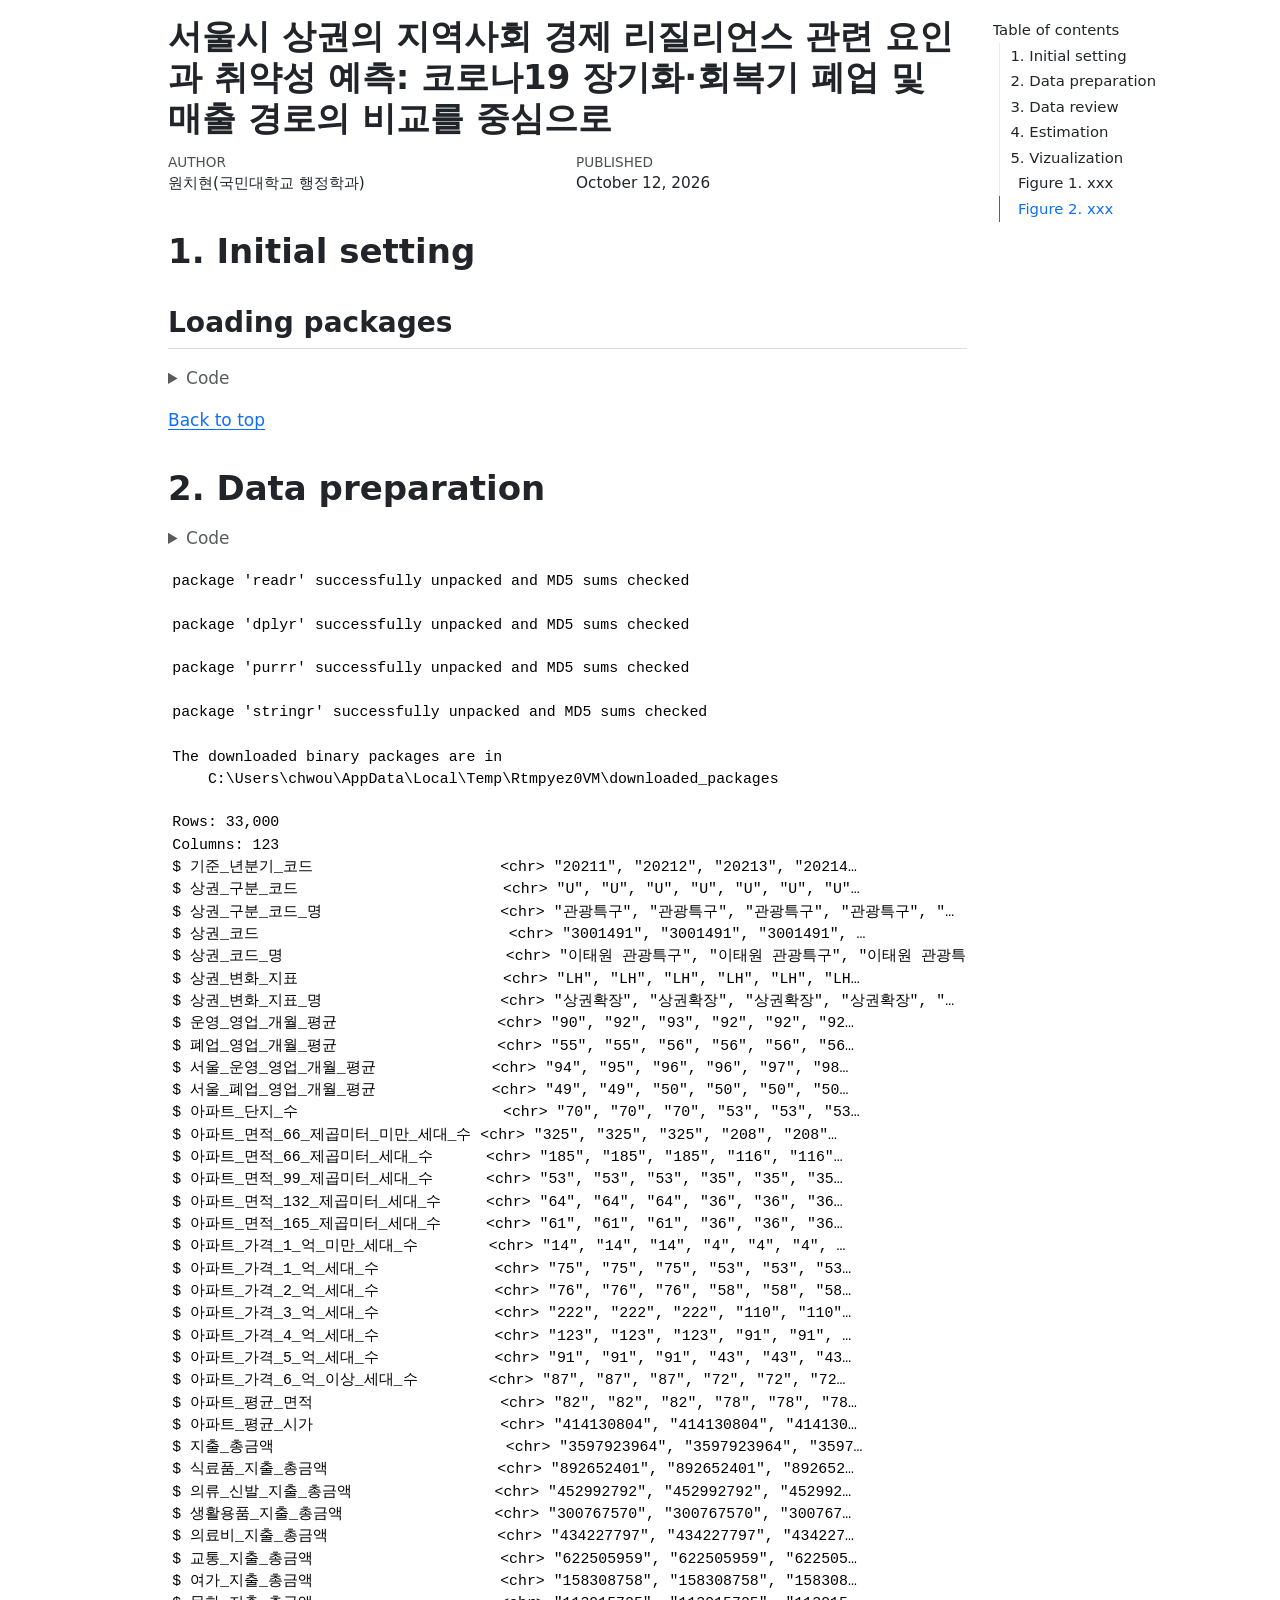
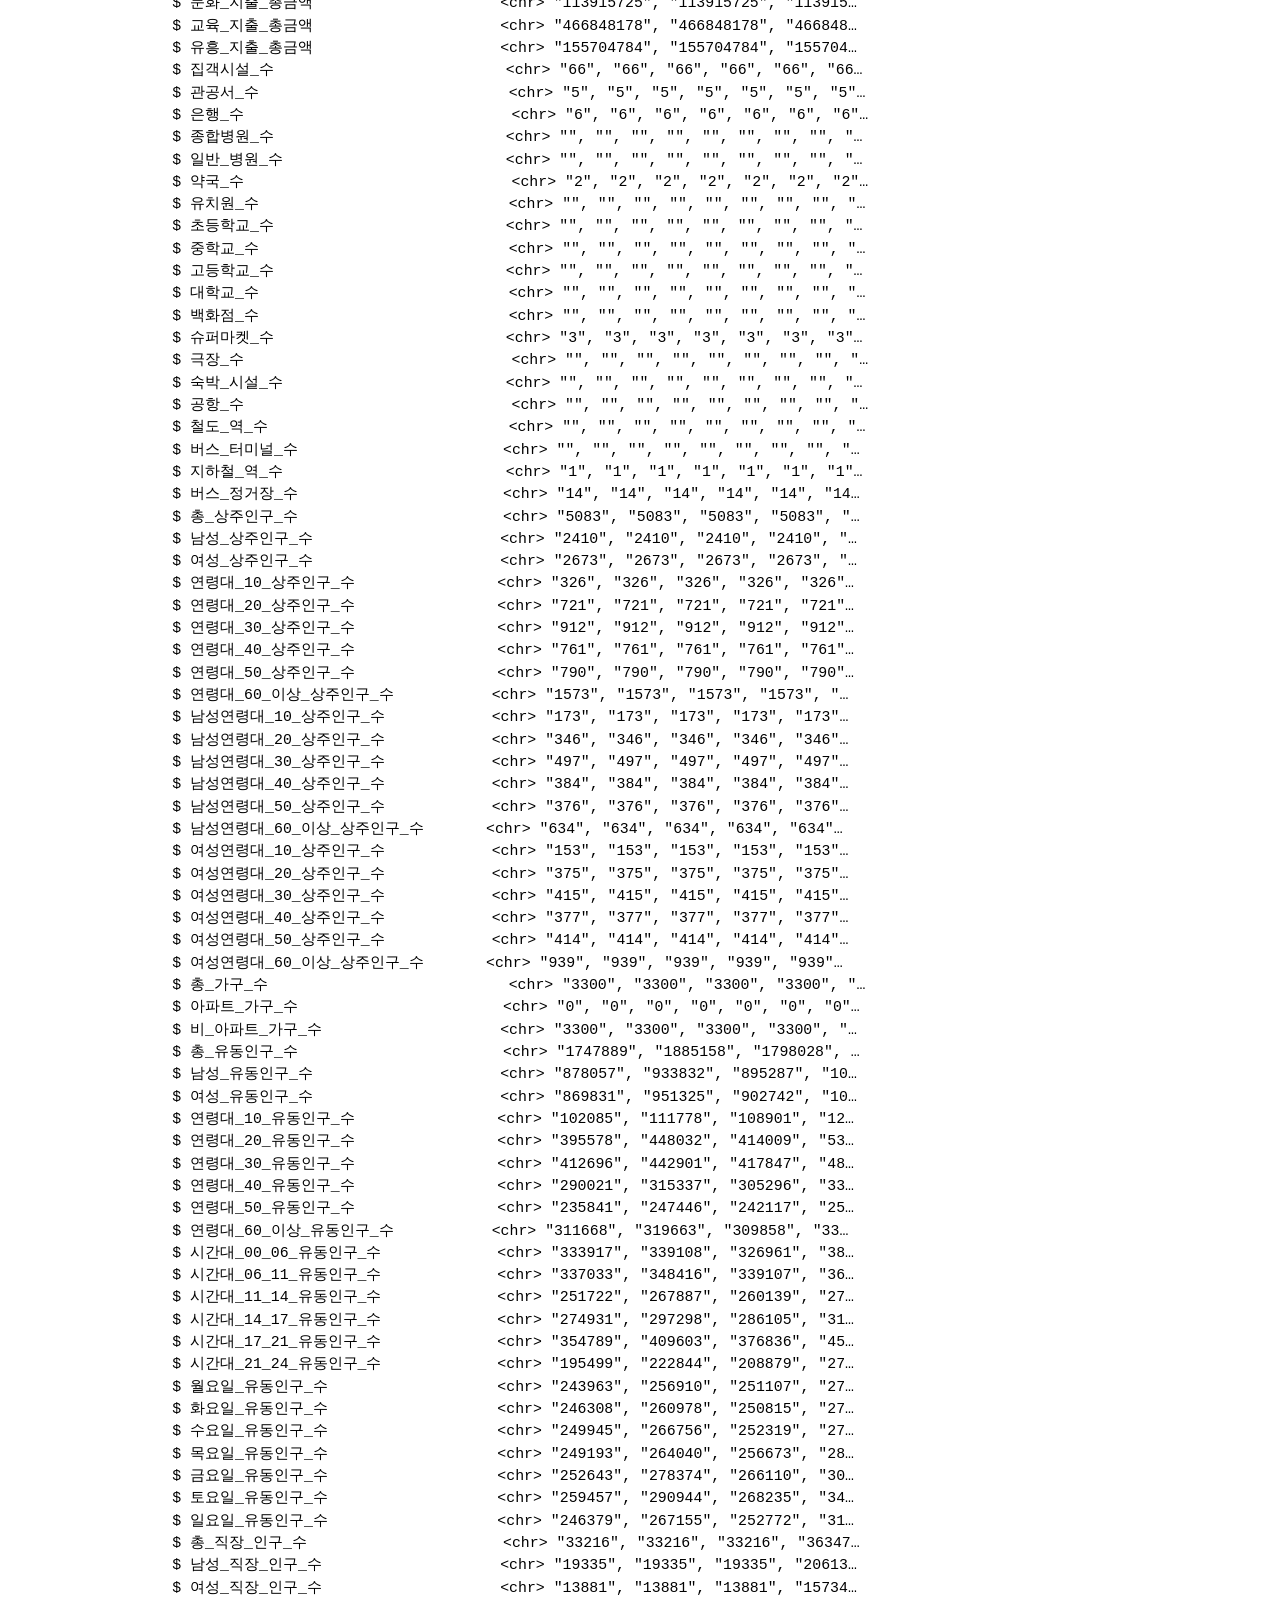
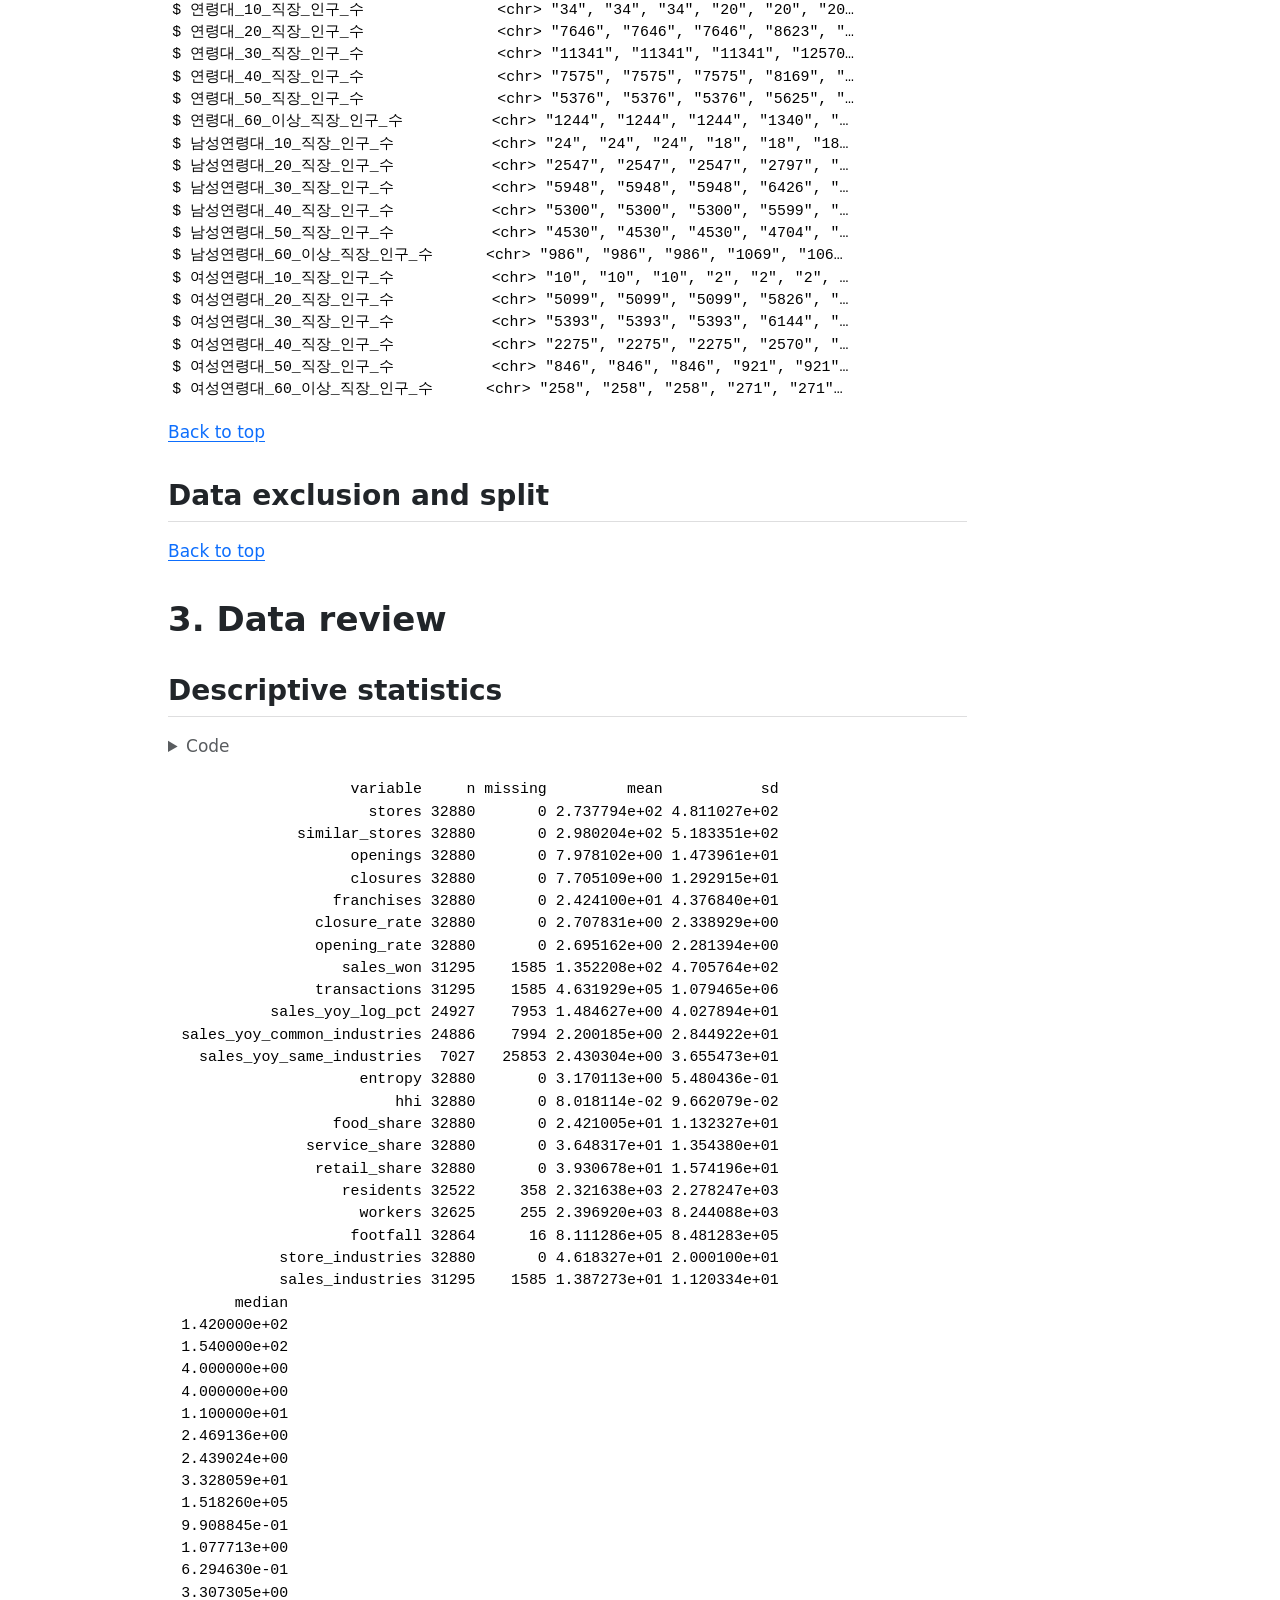
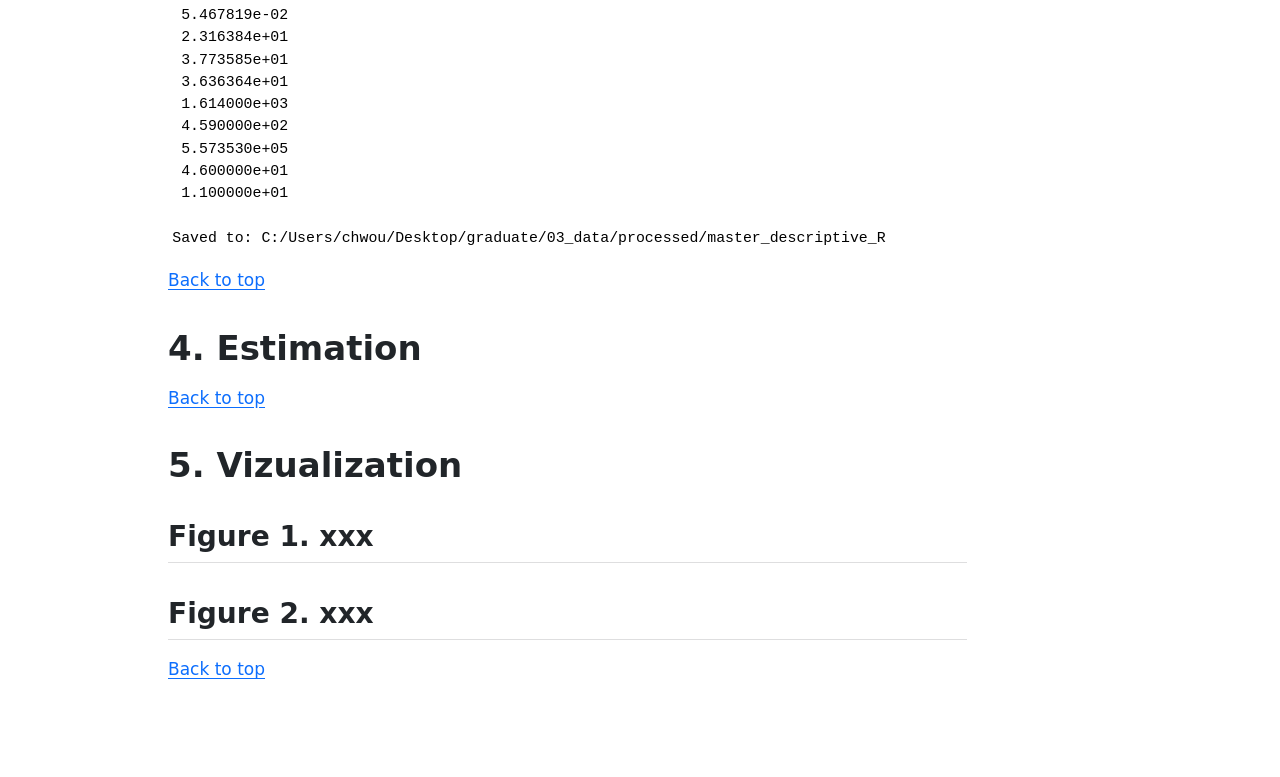
==== docs/papers/chwoun0515/index.html @ 2f72eb8a "Routine update 2026-10-14" ====
<!DOCTYPE html>
<html xmlns="http://www.w3.org/1999/xhtml" lang="en" xml:lang="en"><head>

<meta charset="utf-8">
<meta name="generator" content="quarto-1.10.18">

<meta name="viewport" content="width=device-width, initial-scale=1.0, user-scalable=yes">

<meta name="author" content="원치현(국민대학교 행정학과)">
<meta name="dcterms.date" content="2026-10-12">

<title>서울시 상권의 지역사회 경제 리질리언스 관련 요인과 취약성 예측: 코로나19 장기화·회복기 폐업 및 매출 경로의 비교를 중심으로</title>
<style>

span.smallcaps{font-variant: small-caps;}
div.columns{display: flex; gap: 1.5em;}
div.column{flex: auto;}
@media screen {
div.columns{gap: min(4vw, 1.5em);}
div.column{overflow-x: auto;}
}
div.hanging-indent{margin-left: 1.5em; text-indent: -1.5em;}
ul.task-list{list-style: none;}
ul.task-list li input[type="checkbox"] {
width: 0.8em;
margin: 0 0.8em 0.2em -1em;  vertical-align: middle;
}

html { -webkit-text-size-adjust: 100%; }
pre > code.sourceCode { white-space: pre; position: relative; }
pre > code.sourceCode > span { display: inline-block; line-height: 1.25; }
pre > code.sourceCode > span:empty { height: 1.2em; }
.sourceCode { overflow: visible; }
code.sourceCode > span { color: inherit; text-decoration: inherit; }
div.sourceCode { margin: 1em 0; }
pre.sourceCode { margin: 0; }
@media screen {
div.sourceCode { overflow: auto; }
}
@media print {
pre > code.sourceCode { white-space: pre-wrap; }
pre > code.sourceCode > span { text-indent: -5em; padding-left: 5em; }
}
pre.numberSource code
{ counter-reset: source-line 0; }
pre.numberSource code > span
{ position: relative; left: -4em; counter-increment: source-line; }
pre.numberSource code > span > a:first-child::before
{ content: counter(source-line);
position: relative; left: -1em; text-align: right; vertical-align: baseline;
border: none; display: inline-block;
-webkit-touch-callout: none; -webkit-user-select: none;
-khtml-user-select: none; -moz-user-select: none;
-ms-user-select: none; user-select: none;
padding: 0 4px; width: 4em;
}
pre.numberSource { margin-left: 3em; padding-left: 4px; }
div.sourceCode
{ }
@media screen {
pre > code.sourceCode > span > a:first-child::before { text-decoration: underline; }
}
</style>


<script>/*!
 * clipboard.js v2.0.11
 * https://clipboardjs.com/
 *
 * Licensed MIT © Zeno Rocha
 */
!function(t,e){"object"==typeof exports&&"object"==typeof module?module.exports=e():"function"==typeof define&&define.amd?define([],e):"object"==typeof exports?exports.ClipboardJS=e():t.ClipboardJS=e()}(this,function(){return n={686:function(t,e,n){"use strict";n.d(e,{default:function(){return b}});var e=n(279),i=n.n(e),e=n(370),u=n.n(e),e=n(817),r=n.n(e);function c(t){try{return document.execCommand(t)}catch(t){return}}var a=function(t){t=r()(t);return c("cut"),t};function o(t,e){var n,o,t=(n=t,o="rtl"===document.documentElement.getAttribute("dir"),(t=document.createElement("textarea")).style.fontSize="12pt",t.style.border="0",t.style.padding="0",t.style.margin="0",t.style.position="absolute",t.style[o?"right":"left"]="-9999px",o=window.pageYOffset||document.documentElement.scrollTop,t.style.top="".concat(o,"px"),t.setAttribute("readonly",""),t.value=n,t);return e.container.appendChild(t),e=r()(t),c("copy"),t.remove(),e}var f=function(t){var e=1<arguments.length&&void 0!==arguments[1]?arguments[1]:{container:document.body},n="";return"string"==typeof t?n=o(t,e):t instanceof HTMLInputElement&&!["text","search","url","tel","password"].includes(null==t?void 0:t.type)?n=o(t.value,e):(n=r()(t),c("copy")),n};function l(t){return(l="function"==typeof Symbol&&"symbol"==typeof Symbol.iterator?function(t){return typeof t}:function(t){return t&&"function"==typeof Symbol&&t.constructor===Symbol&&t!==Symbol.prototype?"symbol":typeof t})(t)}var s=function(){var t=0<arguments.length&&void 0!==arguments[0]?arguments[0]:{},e=t.action,n=void 0===e?"copy":e,o=t.container,e=t.target,t=t.text;if("copy"!==n&&"cut"!==n)throw new Error('Invalid "action" value, use either "copy" or "cut"');if(void 0!==e){if(!e||"object"!==l(e)||1!==e.nodeType)throw new Error('Invalid "target" value, use a valid Element');if("copy"===n&&e.hasAttribute("disabled"))throw new Error('Invalid "target" attribute. Please use "readonly" instead of "disabled" attribute');if("cut"===n&&(e.hasAttribute("readonly")||e.hasAttribute("disabled")))throw new Error('Invalid "target" attribute. You can\'t cut text from elements with "readonly" or "disabled" attributes')}return t?f(t,{container:o}):e?"cut"===n?a(e):f(e,{container:o}):void 0};function p(t){return(p="function"==typeof Symbol&&"symbol"==typeof Symbol.iterator?function(t){return typeof t}:function(t){return t&&"function"==typeof Symbol&&t.constructor===Symbol&&t!==Symbol.prototype?"symbol":typeof t})(t)}function d(t,e){for(var n=0;n<e.length;n++){var o=e[n];o.enumerable=o.enumerable||!1,o.configurable=!0,"value"in o&&(o.writable=!0),Object.defineProperty(t,o.key,o)}}function y(t,e){return(y=Object.setPrototypeOf||function(t,e){return t.__proto__=e,t})(t,e)}function h(n){var o=function(){if("undefined"==typeof Reflect||!Reflect.construct)return!1;if(Reflect.construct.sham)return!1;if("function"==typeof Proxy)return!0;try{return Date.prototype.toString.call(Reflect.construct(Date,[],function(){})),!0}catch(t){return!1}}();return function(){var t,e=v(n);return t=o?(t=v(this).constructor,Reflect.construct(e,arguments,t)):e.apply(this,arguments),e=this,!(t=t)||"object"!==p(t)&&"function"!=typeof t?function(t){if(void 0!==t)return t;throw new ReferenceError("this hasn't been initialised - super() hasn't been called")}(e):t}}function v(t){return(v=Object.setPrototypeOf?Object.getPrototypeOf:function(t){return t.__proto__||Object.getPrototypeOf(t)})(t)}function m(t,e){t="data-clipboard-".concat(t);if(e.hasAttribute(t))return e.getAttribute(t)}var b=function(){!function(t,e){if("function"!=typeof e&&null!==e)throw new TypeError("Super expression must either be null or a function");t.prototype=Object.create(e&&e.prototype,{constructor:{value:t,writable:!0,configurable:!0}}),e&&y(t,e)}(r,i());var t,e,n,o=h(r);function r(t,e){var n;return function(t){if(!(t instanceof r))throw new TypeError("Cannot call a class as a function")}(this),(n=o.call(this)).resolveOptions(e),n.listenClick(t),n}return t=r,n=[{key:"copy",value:function(t){var e=1<arguments.length&&void 0!==arguments[1]?arguments[1]:{container:document.body};return f(t,e)}},{key:"cut",value:function(t){return a(t)}},{key:"isSupported",value:function(){var t=0<arguments.length&&void 0!==arguments[0]?arguments[0]:["copy","cut"],t="string"==typeof t?[t]:t,e=!!document.queryCommandSupported;return t.forEach(function(t){e=e&&!!document.queryCommandSupported(t)}),e}}],(e=[{key:"resolveOptions",value:function(){var t=0<arguments.length&&void 0!==arguments[0]?arguments[0]:{};this.action="function"==typeof t.action?t.action:this.defaultAction,this.target="function"==typeof t.target?t.target:this.defaultTarget,this.text="function"==typeof t.text?t.text:this.defaultText,this.container="object"===p(t.container)?t.container:document.body}},{key:"listenClick",value:function(t){var e=this;this.listener=u()(t,"click",function(t){return e.onClick(t)})}},{key:"onClick",value:function(t){var e=t.delegateTarget||t.currentTarget,n=this.action(e)||"copy",t=s({action:n,container:this.container,target:this.target(e),text:this.text(e)});this.emit(t?"success":"error",{action:n,text:t,trigger:e,clearSelection:function(){e&&e.focus(),window.getSelection().removeAllRanges()}})}},{key:"defaultAction",value:function(t){return m("action",t)}},{key:"defaultTarget",value:function(t){t=m("target",t);if(t)return document.querySelector(t)}},{key:"defaultText",value:function(t){return m("text",t)}},{key:"destroy",value:function(){this.listener.destroy()}}])&&d(t.prototype,e),n&&d(t,n),r}()},828:function(t){var e;"undefined"==typeof Element||Element.prototype.matches||((e=Element.prototype).matches=e.matchesSelector||e.mozMatchesSelector||e.msMatchesSelector||e.oMatchesSelector||e.webkitMatchesSelector),t.exports=function(t,e){for(;t&&9!==t.nodeType;){if("function"==typeof t.matches&&t.matches(e))return t;t=t.parentNode}}},438:function(t,e,n){var u=n(828);function i(t,e,n,o,r){var i=function(e,n,t,o){return function(t){t.delegateTarget=u(t.target,n),t.delegateTarget&&o.call(e,t)}}.apply(this,arguments);return t.addEventListener(n,i,r),{destroy:function(){t.removeEventListener(n,i,r)}}}t.exports=function(t,e,n,o,r){return"function"==typeof t.addEventListener?i.apply(null,arguments):"function"==typeof n?i.bind(null,document).apply(null,arguments):("string"==typeof t&&(t=document.querySelectorAll(t)),Array.prototype.map.call(t,function(t){return i(t,e,n,o,r)}))}},879:function(t,n){n.node=function(t){return void 0!==t&&t instanceof HTMLElement&&1===t.nodeType},n.nodeList=function(t){var e=Object.prototype.toString.call(t);return void 0!==t&&("[object NodeList]"===e||"[object HTMLCollection]"===e)&&"length"in t&&(0===t.length||n.node(t[0]))},n.string=function(t){return"string"==typeof t||t instanceof String},n.fn=function(t){return"[object Function]"===Object.prototype.toString.call(t)}},370:function(t,e,n){var f=n(879),l=n(438);t.exports=function(t,e,n){if(!t&&!e&&!n)throw new Error("Missing required arguments");if(!f.string(e))throw new TypeError("Second argument must be a String");if(!f.fn(n))throw new TypeError("Third argument must be a Function");if(f.node(t))return c=e,a=n,(u=t).addEventListener(c,a),{destroy:function(){u.removeEventListener(c,a)}};if(f.nodeList(t))return o=t,r=e,i=n,Array.prototype.forEach.call(o,function(t){t.addEventListener(r,i)}),{destroy:function(){Array.prototype.forEach.call(o,function(t){t.removeEventListener(r,i)})}};if(f.string(t))return t=t,e=e,n=n,l(document.body,t,e,n);throw new TypeError("First argument must be a String, HTMLElement, HTMLCollection, or NodeList");var o,r,i,u,c,a}},817:function(t){t.exports=function(t){var e,n="SELECT"===t.nodeName?(t.focus(),t.value):"INPUT"===t.nodeName||"TEXTAREA"===t.nodeName?((e=t.hasAttribute("readonly"))||t.setAttribute("readonly",""),t.select(),t.setSelectionRange(0,t.value.length),e||t.removeAttribute("readonly"),t.value):(t.hasAttribute("contenteditable")&&t.focus(),n=window.getSelection(),(e=document.createRange()).selectNodeContents(t),n.removeAllRanges(),n.addRange(e),n.toString());return n}},279:function(t){function e(){}e.prototype={on:function(t,e,n){var o=this.e||(this.e={});return(o[t]||(o[t]=[])).push({fn:e,ctx:n}),this},once:function(t,e,n){var o=this;function r(){o.off(t,r),e.apply(n,arguments)}return r._=e,this.on(t,r,n)},emit:function(t){for(var e=[].slice.call(arguments,1),n=((this.e||(this.e={}))[t]||[]).slice(),o=0,r=n.length;o<r;o++)n[o].fn.apply(n[o].ctx,e);return this},off:function(t,e){var n=this.e||(this.e={}),o=n[t],r=[];if(o&&e)for(var i=0,u=o.length;i<u;i++)o[i].fn!==e&&o[i].fn._!==e&&r.push(o[i]);return r.length?n[t]=r:delete n[t],this}},t.exports=e,t.exports.TinyEmitter=e}},r={},o.n=function(t){var e=t&&t.__esModule?function(){return t.default}:function(){return t};return o.d(e,{a:e}),e},o.d=function(t,e){for(var n in e)o.o(e,n)&&!o.o(t,n)&&Object.defineProperty(t,n,{enumerable:!0,get:e[n]})},o.o=function(t,e){return Object.prototype.hasOwnProperty.call(t,e)},o(686).default;function o(t){if(r[t])return r[t].exports;var e=r[t]={exports:{}};return n[t](e,e.exports,o),e.exports}var n,r});</script>
<script src="[data-uri]" type="module"></script>
<script src="[data-uri]" type="module"></script>
<script>/**
 * @popperjs/core v2.11.7 - MIT License
 */

!function(e,t){"object"==typeof exports&&"undefined"!=typeof module?t(exports):"function"==typeof define&&define.amd?define(["exports"],t):t((e="undefined"!=typeof globalThis?globalThis:e||self).Popper={})}(this,(function(e){"use strict";function t(e){if(null==e)return window;if("[object Window]"!==e.toString()){var t=e.ownerDocument;return t&&t.defaultView||window}return e}function n(e){return e instanceof t(e).Element||e instanceof Element}function r(e){return e instanceof t(e).HTMLElement||e instanceof HTMLElement}function o(e){return"undefined"!=typeof ShadowRoot&&(e instanceof t(e).ShadowRoot||e instanceof ShadowRoot)}var i=Math.max,a=Math.min,s=Math.round;function f(){var e=navigator.userAgentData;return null!=e&&e.brands&&Array.isArray(e.brands)?e.brands.map((function(e){return e.brand+"/"+e.version})).join(" "):navigator.userAgent}function c(){return!/^((?!chrome|android).)*safari/i.test(f())}function p(e,o,i){void 0===o&&(o=!1),void 0===i&&(i=!1);var a=e.getBoundingClientRect(),f=1,p=1;o&&r(e)&&(f=e.offsetWidth>0&&s(a.width)/e.offsetWidth||1,p=e.offsetHeight>0&&s(a.height)/e.offsetHeight||1);var u=(n(e)?t(e):window).visualViewport,l=!c()&&i,d=(a.left+(l&&u?u.offsetLeft:0))/f,h=(a.top+(l&&u?u.offsetTop:0))/p,m=a.width/f,v=a.height/p;return{width:m,height:v,top:h,right:d+m,bottom:h+v,left:d,x:d,y:h}}function u(e){var n=t(e);return{scrollLeft:n.pageXOffset,scrollTop:n.pageYOffset}}function l(e){return e?(e.nodeName||"").toLowerCase():null}function d(e){return((n(e)?e.ownerDocument:e.document)||window.document).documentElement}function h(e){return p(d(e)).left+u(e).scrollLeft}function m(e){return t(e).getComputedStyle(e)}function v(e){var t=m(e),n=t.overflow,r=t.overflowX,o=t.overflowY;return/auto|scroll|overlay|hidden/.test(n+o+r)}function y(e,n,o){void 0===o&&(o=!1);var i,a,f=r(n),c=r(n)&&function(e){var t=e.getBoundingClientRect(),n=s(t.width)/e.offsetWidth||1,r=s(t.height)/e.offsetHeight||1;return 1!==n||1!==r}(n),m=d(n),y=p(e,c,o),g={scrollLeft:0,scrollTop:0},b={x:0,y:0};return(f||!f&&!o)&&(("body"!==l(n)||v(m))&&(g=(i=n)!==t(i)&&r(i)?{scrollLeft:(a=i).scrollLeft,scrollTop:a.scrollTop}:u(i)),r(n)?((b=p(n,!0)).x+=n.clientLeft,b.y+=n.clientTop):m&&(b.x=h(m))),{x:y.left+g.scrollLeft-b.x,y:y.top+g.scrollTop-b.y,width:y.width,height:y.height}}function g(e){var t=p(e),n=e.offsetWidth,r=e.offsetHeight;return Math.abs(t.width-n)<=1&&(n=t.width),Math.abs(t.height-r)<=1&&(r=t.height),{x:e.offsetLeft,y:e.offsetTop,width:n,height:r}}function b(e){return"html"===l(e)?e:e.assignedSlot||e.parentNode||(o(e)?e.host:null)||d(e)}function x(e){return["html","body","#document"].indexOf(l(e))>=0?e.ownerDocument.body:r(e)&&v(e)?e:x(b(e))}function w(e,n){var r;void 0===n&&(n=[]);var o=x(e),i=o===(null==(r=e.ownerDocument)?void 0:r.body),a=t(o),s=i?[a].concat(a.visualViewport||[],v(o)?o:[]):o,f=n.concat(s);return i?f:f.concat(w(b(s)))}function O(e){return["table","td","th"].indexOf(l(e))>=0}function j(e){return r(e)&&"fixed"!==m(e).position?e.offsetParent:null}function E(e){for(var n=t(e),i=j(e);i&&O(i)&&"static"===m(i).position;)i=j(i);return i&&("html"===l(i)||"body"===l(i)&&"static"===m(i).position)?n:i||function(e){var t=/firefox/i.test(f());if(/Trident/i.test(f())&&r(e)&&"fixed"===m(e).position)return null;var n=b(e);for(o(n)&&(n=n.host);r(n)&&["html","body"].indexOf(l(n))<0;){var i=m(n);if("none"!==i.transform||"none"!==i.perspective||"paint"===i.contain||-1!==["transform","perspective"].indexOf(i.willChange)||t&&"filter"===i.willChange||t&&i.filter&&"none"!==i.filter)return n;n=n.parentNode}return null}(e)||n}var D="top",A="bottom",L="right",P="left",M="auto",k=[D,A,L,P],W="start",B="end",H="viewport",T="popper",R=k.reduce((function(e,t){return e.concat([t+"-"+W,t+"-"+B])}),[]),S=[].concat(k,[M]).reduce((function(e,t){return e.concat([t,t+"-"+W,t+"-"+B])}),[]),V=["beforeRead","read","afterRead","beforeMain","main","afterMain","beforeWrite","write","afterWrite"];function q(e){var t=new Map,n=new Set,r=[];function o(e){n.add(e.name),[].concat(e.requires||[],e.requiresIfExists||[]).forEach((function(e){if(!n.has(e)){var r=t.get(e);r&&o(r)}})),r.push(e)}return e.forEach((function(e){t.set(e.name,e)})),e.forEach((function(e){n.has(e.name)||o(e)})),r}function C(e){return e.split("-")[0]}function N(e,t){var n=t.getRootNode&&t.getRootNode();if(e.contains(t))return!0;if(n&&o(n)){var r=t;do{if(r&&e.isSameNode(r))return!0;r=r.parentNode||r.host}while(r)}return!1}function I(e){return Object.assign({},e,{left:e.x,top:e.y,right:e.x+e.width,bottom:e.y+e.height})}function _(e,r,o){return r===H?I(function(e,n){var r=t(e),o=d(e),i=r.visualViewport,a=o.clientWidth,s=o.clientHeight,f=0,p=0;if(i){a=i.width,s=i.height;var u=c();(u||!u&&"fixed"===n)&&(f=i.offsetLeft,p=i.offsetTop)}return{width:a,height:s,x:f+h(e),y:p}}(e,o)):n(r)?function(e,t){var n=p(e,!1,"fixed"===t);return n.top=n.top+e.clientTop,n.left=n.left+e.clientLeft,n.bottom=n.top+e.clientHeight,n.right=n.left+e.clientWidth,n.width=e.clientWidth,n.height=e.clientHeight,n.x=n.left,n.y=n.top,n}(r,o):I(function(e){var t,n=d(e),r=u(e),o=null==(t=e.ownerDocument)?void 0:t.body,a=i(n.scrollWidth,n.clientWidth,o?o.scrollWidth:0,o?o.clientWidth:0),s=i(n.scrollHeight,n.clientHeight,o?o.scrollHeight:0,o?o.clientHeight:0),f=-r.scrollLeft+h(e),c=-r.scrollTop;return"rtl"===m(o||n).direction&&(f+=i(n.clientWidth,o?o.clientWidth:0)-a),{width:a,height:s,x:f,y:c}}(d(e)))}function F(e,t,o,s){var f="clippingParents"===t?function(e){var t=w(b(e)),o=["absolute","fixed"].indexOf(m(e).position)>=0&&r(e)?E(e):e;return n(o)?t.filter((function(e){return n(e)&&N(e,o)&&"body"!==l(e)})):[]}(e):[].concat(t),c=[].concat(f,[o]),p=c[0],u=c.reduce((function(t,n){var r=_(e,n,s);return t.top=i(r.top,t.top),t.right=a(r.right,t.right),t.bottom=a(r.bottom,t.bottom),t.left=i(r.left,t.left),t}),_(e,p,s));return u.width=u.right-u.left,u.height=u.bottom-u.top,u.x=u.left,u.y=u.top,u}function U(e){return e.split("-")[1]}function z(e){return["top","bottom"].indexOf(e)>=0?"x":"y"}function X(e){var t,n=e.reference,r=e.element,o=e.placement,i=o?C(o):null,a=o?U(o):null,s=n.x+n.width/2-r.width/2,f=n.y+n.height/2-r.height/2;switch(i){case D:t={x:s,y:n.y-r.height};break;case A:t={x:s,y:n.y+n.height};break;case L:t={x:n.x+n.width,y:f};break;case P:t={x:n.x-r.width,y:f};break;default:t={x:n.x,y:n.y}}var c=i?z(i):null;if(null!=c){var p="y"===c?"height":"width";switch(a){case W:t[c]=t[c]-(n[p]/2-r[p]/2);break;case B:t[c]=t[c]+(n[p]/2-r[p]/2)}}return t}function Y(e){return Object.assign({},{top:0,right:0,bottom:0,left:0},e)}function G(e,t){return t.reduce((function(t,n){return t[n]=e,t}),{})}function J(e,t){void 0===t&&(t={});var r=t,o=r.placement,i=void 0===o?e.placement:o,a=r.strategy,s=void 0===a?e.strategy:a,f=r.boundary,c=void 0===f?"clippingParents":f,u=r.rootBoundary,l=void 0===u?H:u,h=r.elementContext,m=void 0===h?T:h,v=r.altBoundary,y=void 0!==v&&v,g=r.padding,b=void 0===g?0:g,x=Y("number"!=typeof b?b:G(b,k)),w=m===T?"reference":T,O=e.rects.popper,j=e.elements[y?w:m],E=F(n(j)?j:j.contextElement||d(e.elements.popper),c,l,s),P=p(e.elements.reference),M=X({reference:P,element:O,strategy:"absolute",placement:i}),W=I(Object.assign({},O,M)),B=m===T?W:P,R={top:E.top-B.top+x.top,bottom:B.bottom-E.bottom+x.bottom,left:E.left-B.left+x.left,right:B.right-E.right+x.right},S=e.modifiersData.offset;if(m===T&&S){var V=S[i];Object.keys(R).forEach((function(e){var t=[L,A].indexOf(e)>=0?1:-1,n=[D,A].indexOf(e)>=0?"y":"x";R[e]+=V[n]*t}))}return R}var K={placement:"bottom",modifiers:[],strategy:"absolute"};function Q(){for(var e=arguments.length,t=new Array(e),n=0;n<e;n++)t[n]=arguments[n];return!t.some((function(e){return!(e&&"function"==typeof e.getBoundingClientRect)}))}function Z(e){void 0===e&&(e={});var t=e,r=t.defaultModifiers,o=void 0===r?[]:r,i=t.defaultOptions,a=void 0===i?K:i;return function(e,t,r){void 0===r&&(r=a);var i,s,f={placement:"bottom",orderedModifiers:[],options:Object.assign({},K,a),modifiersData:{},elements:{reference:e,popper:t},attributes:{},styles:{}},c=[],p=!1,u={state:f,setOptions:function(r){var i="function"==typeof r?r(f.options):r;l(),f.options=Object.assign({},a,f.options,i),f.scrollParents={reference:n(e)?w(e):e.contextElement?w(e.contextElement):[],popper:w(t)};var s,p,d=function(e){var t=q(e);return V.reduce((function(e,n){return e.concat(t.filter((function(e){return e.phase===n})))}),[])}((s=[].concat(o,f.options.modifiers),p=s.reduce((function(e,t){var n=e[t.name];return e[t.name]=n?Object.assign({},n,t,{options:Object.assign({},n.options,t.options),data:Object.assign({},n.data,t.data)}):t,e}),{}),Object.keys(p).map((function(e){return p[e]}))));return f.orderedModifiers=d.filter((function(e){return e.enabled})),f.orderedModifiers.forEach((function(e){var t=e.name,n=e.options,r=void 0===n?{}:n,o=e.effect;if("function"==typeof o){var i=o({state:f,name:t,instance:u,options:r}),a=function(){};c.push(i||a)}})),u.update()},forceUpdate:function(){if(!p){var e=f.elements,t=e.reference,n=e.popper;if(Q(t,n)){f.rects={reference:y(t,E(n),"fixed"===f.options.strategy),popper:g(n)},f.reset=!1,f.placement=f.options.placement,f.orderedModifiers.forEach((function(e){return f.modifiersData[e.name]=Object.assign({},e.data)}));for(var r=0;r<f.orderedModifiers.length;r++)if(!0!==f.reset){var o=f.orderedModifiers[r],i=o.fn,a=o.options,s=void 0===a?{}:a,c=o.name;"function"==typeof i&&(f=i({state:f,options:s,name:c,instance:u})||f)}else f.reset=!1,r=-1}}},update:(i=function(){return new Promise((function(e){u.forceUpdate(),e(f)}))},function(){return s||(s=new Promise((function(e){Promise.resolve().then((function(){s=void 0,e(i())}))}))),s}),destroy:function(){l(),p=!0}};if(!Q(e,t))return u;function l(){c.forEach((function(e){return e()})),c=[]}return u.setOptions(r).then((function(e){!p&&r.onFirstUpdate&&r.onFirstUpdate(e)})),u}}var $={passive:!0};var ee={name:"eventListeners",enabled:!0,phase:"write",fn:function(){},effect:function(e){var n=e.state,r=e.instance,o=e.options,i=o.scroll,a=void 0===i||i,s=o.resize,f=void 0===s||s,c=t(n.elements.popper),p=[].concat(n.scrollParents.reference,n.scrollParents.popper);return a&&p.forEach((function(e){e.addEventListener("scroll",r.update,$)})),f&&c.addEventListener("resize",r.update,$),function(){a&&p.forEach((function(e){e.removeEventListener("scroll",r.update,$)})),f&&c.removeEventListener("resize",r.update,$)}},data:{}};var te={name:"popperOffsets",enabled:!0,phase:"read",fn:function(e){var t=e.state,n=e.name;t.modifiersData[n]=X({reference:t.rects.reference,element:t.rects.popper,strategy:"absolute",placement:t.placement})},data:{}},ne={top:"auto",right:"auto",bottom:"auto",left:"auto"};function re(e){var n,r=e.popper,o=e.popperRect,i=e.placement,a=e.variation,f=e.offsets,c=e.position,p=e.gpuAcceleration,u=e.adaptive,l=e.roundOffsets,h=e.isFixed,v=f.x,y=void 0===v?0:v,g=f.y,b=void 0===g?0:g,x="function"==typeof l?l({x:y,y:b}):{x:y,y:b};y=x.x,b=x.y;var w=f.hasOwnProperty("x"),O=f.hasOwnProperty("y"),j=P,M=D,k=window;if(u){var W=E(r),H="clientHeight",T="clientWidth";if(W===t(r)&&"static"!==m(W=d(r)).position&&"absolute"===c&&(H="scrollHeight",T="scrollWidth"),W=W,i===D||(i===P||i===L)&&a===B)M=A,b-=(h&&W===k&&k.visualViewport?k.visualViewport.height:W[H])-o.height,b*=p?1:-1;if(i===P||(i===D||i===A)&&a===B)j=L,y-=(h&&W===k&&k.visualViewport?k.visualViewport.width:W[T])-o.width,y*=p?1:-1}var R,S=Object.assign({position:c},u&&ne),V=!0===l?function(e,t){var n=e.x,r=e.y,o=t.devicePixelRatio||1;return{x:s(n*o)/o||0,y:s(r*o)/o||0}}({x:y,y:b},t(r)):{x:y,y:b};return y=V.x,b=V.y,p?Object.assign({},S,((R={})[M]=O?"0":"",R[j]=w?"0":"",R.transform=(k.devicePixelRatio||1)<=1?"translate("+y+"px, "+b+"px)":"translate3d("+y+"px, "+b+"px, 0)",R)):Object.assign({},S,((n={})[M]=O?b+"px":"",n[j]=w?y+"px":"",n.transform="",n))}var oe={name:"computeStyles",enabled:!0,phase:"beforeWrite",fn:function(e){var t=e.state,n=e.options,r=n.gpuAcceleration,o=void 0===r||r,i=n.adaptive,a=void 0===i||i,s=n.roundOffsets,f=void 0===s||s,c={placement:C(t.placement),variation:U(t.placement),popper:t.elements.popper,popperRect:t.rects.popper,gpuAcceleration:o,isFixed:"fixed"===t.options.strategy};null!=t.modifiersData.popperOffsets&&(t.styles.popper=Object.assign({},t.styles.popper,re(Object.assign({},c,{offsets:t.modifiersData.popperOffsets,position:t.options.strategy,adaptive:a,roundOffsets:f})))),null!=t.modifiersData.arrow&&(t.styles.arrow=Object.assign({},t.styles.arrow,re(Object.assign({},c,{offsets:t.modifiersData.arrow,position:"absolute",adaptive:!1,roundOffsets:f})))),t.attributes.popper=Object.assign({},t.attributes.popper,{"data-popper-placement":t.placement})},data:{}};var ie={name:"applyStyles",enabled:!0,phase:"write",fn:function(e){var t=e.state;Object.keys(t.elements).forEach((function(e){var n=t.styles[e]||{},o=t.attributes[e]||{},i=t.elements[e];r(i)&&l(i)&&(Object.assign(i.style,n),Object.keys(o).forEach((function(e){var t=o[e];!1===t?i.removeAttribute(e):i.setAttribute(e,!0===t?"":t)})))}))},effect:function(e){var t=e.state,n={popper:{position:t.options.strategy,left:"0",top:"0",margin:"0"},arrow:{position:"absolute"},reference:{}};return Object.assign(t.elements.popper.style,n.popper),t.styles=n,t.elements.arrow&&Object.assign(t.elements.arrow.style,n.arrow),function(){Object.keys(t.elements).forEach((function(e){var o=t.elements[e],i=t.attributes[e]||{},a=Object.keys(t.styles.hasOwnProperty(e)?t.styles[e]:n[e]).reduce((function(e,t){return e[t]="",e}),{});r(o)&&l(o)&&(Object.assign(o.style,a),Object.keys(i).forEach((function(e){o.removeAttribute(e)})))}))}},requires:["computeStyles"]};var ae={name:"offset",enabled:!0,phase:"main",requires:["popperOffsets"],fn:function(e){var t=e.state,n=e.options,r=e.name,o=n.offset,i=void 0===o?[0,0]:o,a=S.reduce((function(e,n){return e[n]=function(e,t,n){var r=C(e),o=[P,D].indexOf(r)>=0?-1:1,i="function"==typeof n?n(Object.assign({},t,{placement:e})):n,a=i[0],s=i[1];return a=a||0,s=(s||0)*o,[P,L].indexOf(r)>=0?{x:s,y:a}:{x:a,y:s}}(n,t.rects,i),e}),{}),s=a[t.placement],f=s.x,c=s.y;null!=t.modifiersData.popperOffsets&&(t.modifiersData.popperOffsets.x+=f,t.modifiersData.popperOffsets.y+=c),t.modifiersData[r]=a}},se={left:"right",right:"left",bottom:"top",top:"bottom"};function fe(e){return e.replace(/left|right|bottom|top/g,(function(e){return se[e]}))}var ce={start:"end",end:"start"};function pe(e){return e.replace(/start|end/g,(function(e){return ce[e]}))}function ue(e,t){void 0===t&&(t={});var n=t,r=n.placement,o=n.boundary,i=n.rootBoundary,a=n.padding,s=n.flipVariations,f=n.allowedAutoPlacements,c=void 0===f?S:f,p=U(r),u=p?s?R:R.filter((function(e){return U(e)===p})):k,l=u.filter((function(e){return c.indexOf(e)>=0}));0===l.length&&(l=u);var d=l.reduce((function(t,n){return t[n]=J(e,{placement:n,boundary:o,rootBoundary:i,padding:a})[C(n)],t}),{});return Object.keys(d).sort((function(e,t){return d[e]-d[t]}))}var le={name:"flip",enabled:!0,phase:"main",fn:function(e){var t=e.state,n=e.options,r=e.name;if(!t.modifiersData[r]._skip){for(var o=n.mainAxis,i=void 0===o||o,a=n.altAxis,s=void 0===a||a,f=n.fallbackPlacements,c=n.padding,p=n.boundary,u=n.rootBoundary,l=n.altBoundary,d=n.flipVariations,h=void 0===d||d,m=n.allowedAutoPlacements,v=t.options.placement,y=C(v),g=f||(y===v||!h?[fe(v)]:function(e){if(C(e)===M)return[];var t=fe(e);return[pe(e),t,pe(t)]}(v)),b=[v].concat(g).reduce((function(e,n){return e.concat(C(n)===M?ue(t,{placement:n,boundary:p,rootBoundary:u,padding:c,flipVariations:h,allowedAutoPlacements:m}):n)}),[]),x=t.rects.reference,w=t.rects.popper,O=new Map,j=!0,E=b[0],k=0;k<b.length;k++){var B=b[k],H=C(B),T=U(B)===W,R=[D,A].indexOf(H)>=0,S=R?"width":"height",V=J(t,{placement:B,boundary:p,rootBoundary:u,altBoundary:l,padding:c}),q=R?T?L:P:T?A:D;x[S]>w[S]&&(q=fe(q));var N=fe(q),I=[];if(i&&I.push(V[H]<=0),s&&I.push(V[q]<=0,V[N]<=0),I.every((function(e){return e}))){E=B,j=!1;break}O.set(B,I)}if(j)for(var _=function(e){var t=b.find((function(t){var n=O.get(t);if(n)return n.slice(0,e).every((function(e){return e}))}));if(t)return E=t,"break"},F=h?3:1;F>0;F--){if("break"===_(F))break}t.placement!==E&&(t.modifiersData[r]._skip=!0,t.placement=E,t.reset=!0)}},requiresIfExists:["offset"],data:{_skip:!1}};function de(e,t,n){return i(e,a(t,n))}var he={name:"preventOverflow",enabled:!0,phase:"main",fn:function(e){var t=e.state,n=e.options,r=e.name,o=n.mainAxis,s=void 0===o||o,f=n.altAxis,c=void 0!==f&&f,p=n.boundary,u=n.rootBoundary,l=n.altBoundary,d=n.padding,h=n.tether,m=void 0===h||h,v=n.tetherOffset,y=void 0===v?0:v,b=J(t,{boundary:p,rootBoundary:u,padding:d,altBoundary:l}),x=C(t.placement),w=U(t.placement),O=!w,j=z(x),M="x"===j?"y":"x",k=t.modifiersData.popperOffsets,B=t.rects.reference,H=t.rects.popper,T="function"==typeof y?y(Object.assign({},t.rects,{placement:t.placement})):y,R="number"==typeof T?{mainAxis:T,altAxis:T}:Object.assign({mainAxis:0,altAxis:0},T),S=t.modifiersData.offset?t.modifiersData.offset[t.placement]:null,V={x:0,y:0};if(k){if(s){var q,N="y"===j?D:P,I="y"===j?A:L,_="y"===j?"height":"width",F=k[j],X=F+b[N],Y=F-b[I],G=m?-H[_]/2:0,K=w===W?B[_]:H[_],Q=w===W?-H[_]:-B[_],Z=t.elements.arrow,$=m&&Z?g(Z):{width:0,height:0},ee=t.modifiersData["arrow#persistent"]?t.modifiersData["arrow#persistent"].padding:{top:0,right:0,bottom:0,left:0},te=ee[N],ne=ee[I],re=de(0,B[_],$[_]),oe=O?B[_]/2-G-re-te-R.mainAxis:K-re-te-R.mainAxis,ie=O?-B[_]/2+G+re+ne+R.mainAxis:Q+re+ne+R.mainAxis,ae=t.elements.arrow&&E(t.elements.arrow),se=ae?"y"===j?ae.clientTop||0:ae.clientLeft||0:0,fe=null!=(q=null==S?void 0:S[j])?q:0,ce=F+ie-fe,pe=de(m?a(X,F+oe-fe-se):X,F,m?i(Y,ce):Y);k[j]=pe,V[j]=pe-F}if(c){var ue,le="x"===j?D:P,he="x"===j?A:L,me=k[M],ve="y"===M?"height":"width",ye=me+b[le],ge=me-b[he],be=-1!==[D,P].indexOf(x),xe=null!=(ue=null==S?void 0:S[M])?ue:0,we=be?ye:me-B[ve]-H[ve]-xe+R.altAxis,Oe=be?me+B[ve]+H[ve]-xe-R.altAxis:ge,je=m&&be?function(e,t,n){var r=de(e,t,n);return r>n?n:r}(we,me,Oe):de(m?we:ye,me,m?Oe:ge);k[M]=je,V[M]=je-me}t.modifiersData[r]=V}},requiresIfExists:["offset"]};var me={name:"arrow",enabled:!0,phase:"main",fn:function(e){var t,n=e.state,r=e.name,o=e.options,i=n.elements.arrow,a=n.modifiersData.popperOffsets,s=C(n.placement),f=z(s),c=[P,L].indexOf(s)>=0?"height":"width";if(i&&a){var p=function(e,t){return Y("number"!=typeof(e="function"==typeof e?e(Object.assign({},t.rects,{placement:t.placement})):e)?e:G(e,k))}(o.padding,n),u=g(i),l="y"===f?D:P,d="y"===f?A:L,h=n.rects.reference[c]+n.rects.reference[f]-a[f]-n.rects.popper[c],m=a[f]-n.rects.reference[f],v=E(i),y=v?"y"===f?v.clientHeight||0:v.clientWidth||0:0,b=h/2-m/2,x=p[l],w=y-u[c]-p[d],O=y/2-u[c]/2+b,j=de(x,O,w),M=f;n.modifiersData[r]=((t={})[M]=j,t.centerOffset=j-O,t)}},effect:function(e){var t=e.state,n=e.options.element,r=void 0===n?"[data-popper-arrow]":n;null!=r&&("string"!=typeof r||(r=t.elements.popper.querySelector(r)))&&N(t.elements.popper,r)&&(t.elements.arrow=r)},requires:["popperOffsets"],requiresIfExists:["preventOverflow"]};function ve(e,t,n){return void 0===n&&(n={x:0,y:0}),{top:e.top-t.height-n.y,right:e.right-t.width+n.x,bottom:e.bottom-t.height+n.y,left:e.left-t.width-n.x}}function ye(e){return[D,L,A,P].some((function(t){return e[t]>=0}))}var ge={name:"hide",enabled:!0,phase:"main",requiresIfExists:["preventOverflow"],fn:function(e){var t=e.state,n=e.name,r=t.rects.reference,o=t.rects.popper,i=t.modifiersData.preventOverflow,a=J(t,{elementContext:"reference"}),s=J(t,{altBoundary:!0}),f=ve(a,r),c=ve(s,o,i),p=ye(f),u=ye(c);t.modifiersData[n]={referenceClippingOffsets:f,popperEscapeOffsets:c,isReferenceHidden:p,hasPopperEscaped:u},t.attributes.popper=Object.assign({},t.attributes.popper,{"data-popper-reference-hidden":p,"data-popper-escaped":u})}},be=Z({defaultModifiers:[ee,te,oe,ie]}),xe=[ee,te,oe,ie,ae,le,he,me,ge],we=Z({defaultModifiers:xe});e.applyStyles=ie,e.arrow=me,e.computeStyles=oe,e.createPopper=we,e.createPopperLite=be,e.defaultModifiers=xe,e.detectOverflow=J,e.eventListeners=ee,e.flip=le,e.hide=ge,e.offset=ae,e.popperGenerator=Z,e.popperOffsets=te,e.preventOverflow=he,Object.defineProperty(e,"__esModule",{value:!0})}));

</script>
<script>!function(e,t){"object"==typeof exports&&"undefined"!=typeof module?module.exports=t(require("@popperjs/core")):"function"==typeof define&&define.amd?define(["@popperjs/core"],t):(e=e||self).tippy=t(e.Popper)}(this,(function(e){"use strict";var t={passive:!0,capture:!0},n=function(){return document.body};function r(e,t,n){if(Array.isArray(e)){var r=e[t];return null==r?Array.isArray(n)?n[t]:n:r}return e}function o(e,t){var n={}.toString.call(e);return 0===n.indexOf("[object")&&n.indexOf(t+"]")>-1}function i(e,t){return"function"==typeof e?e.apply(void 0,t):e}function a(e,t){return 0===t?e:function(r){clearTimeout(n),n=setTimeout((function(){e(r)}),t)};var n}function s(e,t){var n=Object.assign({},e);return t.forEach((function(e){delete n[e]})),n}function u(e){return[].concat(e)}function c(e,t){-1===e.indexOf(t)&&e.push(t)}function p(e){return e.split("-")[0]}function f(e){return[].slice.call(e)}function l(e){return Object.keys(e).reduce((function(t,n){return void 0!==e[n]&&(t[n]=e[n]),t}),{})}function d(){return document.createElement("div")}function v(e){return["Element","Fragment"].some((function(t){return o(e,t)}))}function m(e){return o(e,"MouseEvent")}function g(e){return!(!e||!e._tippy||e._tippy.reference!==e)}function h(e){return v(e)?[e]:function(e){return o(e,"NodeList")}(e)?f(e):Array.isArray(e)?e:f(document.querySelectorAll(e))}function b(e,t){e.forEach((function(e){e&&(e.style.transitionDuration=t+"ms")}))}function y(e,t){e.forEach((function(e){e&&e.setAttribute("data-state",t)}))}function w(e){var t,n=u(e)[0];return null!=n&&null!=(t=n.ownerDocument)&&t.body?n.ownerDocument:document}function E(e,t,n){var r=t+"EventListener";["transitionend","webkitTransitionEnd"].forEach((function(t){e[r](t,n)}))}function O(e,t){for(var n=t;n;){var r;if(e.contains(n))return!0;n=null==n.getRootNode||null==(r=n.getRootNode())?void 0:r.host}return!1}var x={isTouch:!1},C=0;function T(){x.isTouch||(x.isTouch=!0,window.performance&&document.addEventListener("mousemove",A))}function A(){var e=performance.now();e-C<20&&(x.isTouch=!1,document.removeEventListener("mousemove",A)),C=e}function L(){var e=document.activeElement;if(g(e)){var t=e._tippy;e.blur&&!t.state.isVisible&&e.blur()}}var D=!!("undefined"!=typeof window&&"undefined"!=typeof document)&&!!window.msCrypto,R=Object.assign({appendTo:n,aria:{content:"auto",expanded:"auto"},delay:0,duration:[300,250],getReferenceClientRect:null,hideOnClick:!0,ignoreAttributes:!1,interactive:!1,interactiveBorder:2,interactiveDebounce:0,moveTransition:"",offset:[0,10],onAfterUpdate:function(){},onBeforeUpdate:function(){},onCreate:function(){},onDestroy:function(){},onHidden:function(){},onHide:function(){},onMount:function(){},onShow:function(){},onShown:function(){},onTrigger:function(){},onUntrigger:function(){},onClickOutside:function(){},placement:"top",plugins:[],popperOptions:{},render:null,showOnCreate:!1,touch:!0,trigger:"mouseenter focus",triggerTarget:null},{animateFill:!1,followCursor:!1,inlinePositioning:!1,sticky:!1},{allowHTML:!1,animation:"fade",arrow:!0,content:"",inertia:!1,maxWidth:350,role:"tooltip",theme:"",zIndex:9999}),k=Object.keys(R);function P(e){var t=(e.plugins||[]).reduce((function(t,n){var r,o=n.name,i=n.defaultValue;o&&(t[o]=void 0!==e[o]?e[o]:null!=(r=R[o])?r:i);return t}),{});return Object.assign({},e,t)}function j(e,t){var n=Object.assign({},t,{content:i(t.content,[e])},t.ignoreAttributes?{}:function(e,t){return(t?Object.keys(P(Object.assign({},R,{plugins:t}))):k).reduce((function(t,n){var r=(e.getAttribute("data-tippy-"+n)||"").trim();if(!r)return t;if("content"===n)t[n]=r;else try{t[n]=JSON.parse(r)}catch(e){t[n]=r}return t}),{})}(e,t.plugins));return n.aria=Object.assign({},R.aria,n.aria),n.aria={expanded:"auto"===n.aria.expanded?t.interactive:n.aria.expanded,content:"auto"===n.aria.content?t.interactive?null:"describedby":n.aria.content},n}function M(e,t){e.innerHTML=t}function V(e){var t=d();return!0===e?t.className="tippy-arrow":(t.className="tippy-svg-arrow",v(e)?t.appendChild(e):M(t,e)),t}function I(e,t){v(t.content)?(M(e,""),e.appendChild(t.content)):"function"!=typeof t.content&&(t.allowHTML?M(e,t.content):e.textContent=t.content)}function S(e){var t=e.firstElementChild,n=f(t.children);return{box:t,content:n.find((function(e){return e.classList.contains("tippy-content")})),arrow:n.find((function(e){return e.classList.contains("tippy-arrow")||e.classList.contains("tippy-svg-arrow")})),backdrop:n.find((function(e){return e.classList.contains("tippy-backdrop")}))}}function N(e){var t=d(),n=d();n.className="tippy-box",n.setAttribute("data-state","hidden"),n.setAttribute("tabindex","-1");var r=d();function o(n,r){var o=S(t),i=o.box,a=o.content,s=o.arrow;r.theme?i.setAttribute("data-theme",r.theme):i.removeAttribute("data-theme"),"string"==typeof r.animation?i.setAttribute("data-animation",r.animation):i.removeAttribute("data-animation"),r.inertia?i.setAttribute("data-inertia",""):i.removeAttribute("data-inertia"),i.style.maxWidth="number"==typeof r.maxWidth?r.maxWidth+"px":r.maxWidth,r.role?i.setAttribute("role",r.role):i.removeAttribute("role"),n.content===r.content&&n.allowHTML===r.allowHTML||I(a,e.props),r.arrow?s?n.arrow!==r.arrow&&(i.removeChild(s),i.appendChild(V(r.arrow))):i.appendChild(V(r.arrow)):s&&i.removeChild(s)}return r.className="tippy-content",r.setAttribute("data-state","hidden"),I(r,e.props),t.appendChild(n),n.appendChild(r),o(e.props,e.props),{popper:t,onUpdate:o}}N.$$tippy=!0;var B=1,H=[],U=[];function _(o,s){var v,g,h,C,T,A,L,k,M=j(o,Object.assign({},R,P(l(s)))),V=!1,I=!1,N=!1,_=!1,F=[],W=a(we,M.interactiveDebounce),X=B++,Y=(k=M.plugins).filter((function(e,t){return k.indexOf(e)===t})),$={id:X,reference:o,popper:d(),popperInstance:null,props:M,state:{isEnabled:!0,isVisible:!1,isDestroyed:!1,isMounted:!1,isShown:!1},plugins:Y,clearDelayTimeouts:function(){clearTimeout(v),clearTimeout(g),cancelAnimationFrame(h)},setProps:function(e){if($.state.isDestroyed)return;ae("onBeforeUpdate",[$,e]),be();var t=$.props,n=j(o,Object.assign({},t,l(e),{ignoreAttributes:!0}));$.props=n,he(),t.interactiveDebounce!==n.interactiveDebounce&&(ce(),W=a(we,n.interactiveDebounce));t.triggerTarget&&!n.triggerTarget?u(t.triggerTarget).forEach((function(e){e.removeAttribute("aria-expanded")})):n.triggerTarget&&o.removeAttribute("aria-expanded");ue(),ie(),J&&J(t,n);$.popperInstance&&(Ce(),Ae().forEach((function(e){requestAnimationFrame(e._tippy.popperInstance.forceUpdate)})));ae("onAfterUpdate",[$,e])},setContent:function(e){$.setProps({content:e})},show:function(){var e=$.state.isVisible,t=$.state.isDestroyed,o=!$.state.isEnabled,a=x.isTouch&&!$.props.touch,s=r($.props.duration,0,R.duration);if(e||t||o||a)return;if(te().hasAttribute("disabled"))return;if(ae("onShow",[$],!1),!1===$.props.onShow($))return;$.state.isVisible=!0,ee()&&(z.style.visibility="visible");ie(),de(),$.state.isMounted||(z.style.transition="none");if(ee()){var u=re(),p=u.box,f=u.content;b([p,f],0)}A=function(){var e;if($.state.isVisible&&!_){if(_=!0,z.offsetHeight,z.style.transition=$.props.moveTransition,ee()&&$.props.animation){var t=re(),n=t.box,r=t.content;b([n,r],s),y([n,r],"visible")}se(),ue(),c(U,$),null==(e=$.popperInstance)||e.forceUpdate(),ae("onMount",[$]),$.props.animation&&ee()&&function(e,t){me(e,t)}(s,(function(){$.state.isShown=!0,ae("onShown",[$])}))}},function(){var e,t=$.props.appendTo,r=te();e=$.props.interactive&&t===n||"parent"===t?r.parentNode:i(t,[r]);e.contains(z)||e.appendChild(z);$.state.isMounted=!0,Ce()}()},hide:function(){var e=!$.state.isVisible,t=$.state.isDestroyed,n=!$.state.isEnabled,o=r($.props.duration,1,R.duration);if(e||t||n)return;if(ae("onHide",[$],!1),!1===$.props.onHide($))return;$.state.isVisible=!1,$.state.isShown=!1,_=!1,V=!1,ee()&&(z.style.visibility="hidden");if(ce(),ve(),ie(!0),ee()){var i=re(),a=i.box,s=i.content;$.props.animation&&(b([a,s],o),y([a,s],"hidden"))}se(),ue(),$.props.animation?ee()&&function(e,t){me(e,(function(){!$.state.isVisible&&z.parentNode&&z.parentNode.contains(z)&&t()}))}(o,$.unmount):$.unmount()},hideWithInteractivity:function(e){ne().addEventListener("mousemove",W),c(H,W),W(e)},enable:function(){$.state.isEnabled=!0},disable:function(){$.hide(),$.state.isEnabled=!1},unmount:function(){$.state.isVisible&&$.hide();if(!$.state.isMounted)return;Te(),Ae().forEach((function(e){e._tippy.unmount()})),z.parentNode&&z.parentNode.removeChild(z);U=U.filter((function(e){return e!==$})),$.state.isMounted=!1,ae("onHidden",[$])},destroy:function(){if($.state.isDestroyed)return;$.clearDelayTimeouts(),$.unmount(),be(),delete o._tippy,$.state.isDestroyed=!0,ae("onDestroy",[$])}};if(!M.render)return $;var q=M.render($),z=q.popper,J=q.onUpdate;z.setAttribute("data-tippy-root",""),z.id="tippy-"+$.id,$.popper=z,o._tippy=$,z._tippy=$;var G=Y.map((function(e){return e.fn($)})),K=o.hasAttribute("aria-expanded");return he(),ue(),ie(),ae("onCreate",[$]),M.showOnCreate&&Le(),z.addEventListener("mouseenter",(function(){$.props.interactive&&$.state.isVisible&&$.clearDelayTimeouts()})),z.addEventListener("mouseleave",(function(){$.props.interactive&&$.props.trigger.indexOf("mouseenter")>=0&&ne().addEventListener("mousemove",W)})),$;function Q(){var e=$.props.touch;return Array.isArray(e)?e:[e,0]}function Z(){return"hold"===Q()[0]}function ee(){var e;return!(null==(e=$.props.render)||!e.$$tippy)}function te(){return L||o}function ne(){var e=te().parentNode;return e?w(e):document}function re(){return S(z)}function oe(e){return $.state.isMounted&&!$.state.isVisible||x.isTouch||C&&"focus"===C.type?0:r($.props.delay,e?0:1,R.delay)}function ie(e){void 0===e&&(e=!1),z.style.pointerEvents=$.props.interactive&&!e?"":"none",z.style.zIndex=""+$.props.zIndex}function ae(e,t,n){var r;(void 0===n&&(n=!0),G.forEach((function(n){n[e]&&n[e].apply(n,t)})),n)&&(r=$.props)[e].apply(r,t)}function se(){var e=$.props.aria;if(e.content){var t="aria-"+e.content,n=z.id;u($.props.triggerTarget||o).forEach((function(e){var r=e.getAttribute(t);if($.state.isVisible)e.setAttribute(t,r?r+" "+n:n);else{var o=r&&r.replace(n,"").trim();o?e.setAttribute(t,o):e.removeAttribute(t)}}))}}function ue(){!K&&$.props.aria.expanded&&u($.props.triggerTarget||o).forEach((function(e){$.props.interactive?e.setAttribute("aria-expanded",$.state.isVisible&&e===te()?"true":"false"):e.removeAttribute("aria-expanded")}))}function ce(){ne().removeEventListener("mousemove",W),H=H.filter((function(e){return e!==W}))}function pe(e){if(!x.isTouch||!N&&"mousedown"!==e.type){var t=e.composedPath&&e.composedPath()[0]||e.target;if(!$.props.interactive||!O(z,t)){if(u($.props.triggerTarget||o).some((function(e){return O(e,t)}))){if(x.isTouch)return;if($.state.isVisible&&$.props.trigger.indexOf("click")>=0)return}else ae("onClickOutside",[$,e]);!0===$.props.hideOnClick&&($.clearDelayTimeouts(),$.hide(),I=!0,setTimeout((function(){I=!1})),$.state.isMounted||ve())}}}function fe(){N=!0}function le(){N=!1}function de(){var e=ne();e.addEventListener("mousedown",pe,!0),e.addEventListener("touchend",pe,t),e.addEventListener("touchstart",le,t),e.addEventListener("touchmove",fe,t)}function ve(){var e=ne();e.removeEventListener("mousedown",pe,!0),e.removeEventListener("touchend",pe,t),e.removeEventListener("touchstart",le,t),e.removeEventListener("touchmove",fe,t)}function me(e,t){var n=re().box;function r(e){e.target===n&&(E(n,"remove",r),t())}if(0===e)return t();E(n,"remove",T),E(n,"add",r),T=r}function ge(e,t,n){void 0===n&&(n=!1),u($.props.triggerTarget||o).forEach((function(r){r.addEventListener(e,t,n),F.push({node:r,eventType:e,handler:t,options:n})}))}function he(){var e;Z()&&(ge("touchstart",ye,{passive:!0}),ge("touchend",Ee,{passive:!0})),(e=$.props.trigger,e.split(/\s+/).filter(Boolean)).forEach((function(e){if("manual"!==e)switch(ge(e,ye),e){case"mouseenter":ge("mouseleave",Ee);break;case"focus":ge(D?"focusout":"blur",Oe);break;case"focusin":ge("focusout",Oe)}}))}function be(){F.forEach((function(e){var t=e.node,n=e.eventType,r=e.handler,o=e.options;t.removeEventListener(n,r,o)})),F=[]}function ye(e){var t,n=!1;if($.state.isEnabled&&!xe(e)&&!I){var r="focus"===(null==(t=C)?void 0:t.type);C=e,L=e.currentTarget,ue(),!$.state.isVisible&&m(e)&&H.forEach((function(t){return t(e)})),"click"===e.type&&($.props.trigger.indexOf("mouseenter")<0||V)&&!1!==$.props.hideOnClick&&$.state.isVisible?n=!0:Le(e),"click"===e.type&&(V=!n),n&&!r&&De(e)}}function we(e){var t=e.target,n=te().contains(t)||z.contains(t);"mousemove"===e.type&&n||function(e,t){var n=t.clientX,r=t.clientY;return e.every((function(e){var t=e.popperRect,o=e.popperState,i=e.props.interactiveBorder,a=p(o.placement),s=o.modifiersData.offset;if(!s)return!0;var u="bottom"===a?s.top.y:0,c="top"===a?s.bottom.y:0,f="right"===a?s.left.x:0,l="left"===a?s.right.x:0,d=t.top-r+u>i,v=r-t.bottom-c>i,m=t.left-n+f>i,g=n-t.right-l>i;return d||v||m||g}))}(Ae().concat(z).map((function(e){var t,n=null==(t=e._tippy.popperInstance)?void 0:t.state;return n?{popperRect:e.getBoundingClientRect(),popperState:n,props:M}:null})).filter(Boolean),e)&&(ce(),De(e))}function Ee(e){xe(e)||$.props.trigger.indexOf("click")>=0&&V||($.props.interactive?$.hideWithInteractivity(e):De(e))}function Oe(e){$.props.trigger.indexOf("focusin")<0&&e.target!==te()||$.props.interactive&&e.relatedTarget&&z.contains(e.relatedTarget)||De(e)}function xe(e){return!!x.isTouch&&Z()!==e.type.indexOf("touch")>=0}function Ce(){Te();var t=$.props,n=t.popperOptions,r=t.placement,i=t.offset,a=t.getReferenceClientRect,s=t.moveTransition,u=ee()?S(z).arrow:null,c=a?{getBoundingClientRect:a,contextElement:a.contextElement||te()}:o,p=[{name:"offset",options:{offset:i}},{name:"preventOverflow",options:{padding:{top:2,bottom:2,left:5,right:5}}},{name:"flip",options:{padding:5}},{name:"computeStyles",options:{adaptive:!s}},{name:"$$tippy",enabled:!0,phase:"beforeWrite",requires:["computeStyles"],fn:function(e){var t=e.state;if(ee()){var n=re().box;["placement","reference-hidden","escaped"].forEach((function(e){"placement"===e?n.setAttribute("data-placement",t.placement):t.attributes.popper["data-popper-"+e]?n.setAttribute("data-"+e,""):n.removeAttribute("data-"+e)})),t.attributes.popper={}}}}];ee()&&u&&p.push({name:"arrow",options:{element:u,padding:3}}),p.push.apply(p,(null==n?void 0:n.modifiers)||[]),$.popperInstance=e.createPopper(c,z,Object.assign({},n,{placement:r,onFirstUpdate:A,modifiers:p}))}function Te(){$.popperInstance&&($.popperInstance.destroy(),$.popperInstance=null)}function Ae(){return f(z.querySelectorAll("[data-tippy-root]"))}function Le(e){$.clearDelayTimeouts(),e&&ae("onTrigger",[$,e]),de();var t=oe(!0),n=Q(),r=n[0],o=n[1];x.isTouch&&"hold"===r&&o&&(t=o),t?v=setTimeout((function(){$.show()}),t):$.show()}function De(e){if($.clearDelayTimeouts(),ae("onUntrigger",[$,e]),$.state.isVisible){if(!($.props.trigger.indexOf("mouseenter")>=0&&$.props.trigger.indexOf("click")>=0&&["mouseleave","mousemove"].indexOf(e.type)>=0&&V)){var t=oe(!1);t?g=setTimeout((function(){$.state.isVisible&&$.hide()}),t):h=requestAnimationFrame((function(){$.hide()}))}}else ve()}}function F(e,n){void 0===n&&(n={});var r=R.plugins.concat(n.plugins||[]);document.addEventListener("touchstart",T,t),window.addEventListener("blur",L);var o=Object.assign({},n,{plugins:r}),i=h(e).reduce((function(e,t){var n=t&&_(t,o);return n&&e.push(n),e}),[]);return v(e)?i[0]:i}F.defaultProps=R,F.setDefaultProps=function(e){Object.keys(e).forEach((function(t){R[t]=e[t]}))},F.currentInput=x;var W=Object.assign({},e.applyStyles,{effect:function(e){var t=e.state,n={popper:{position:t.options.strategy,left:"0",top:"0",margin:"0"},arrow:{position:"absolute"},reference:{}};Object.assign(t.elements.popper.style,n.popper),t.styles=n,t.elements.arrow&&Object.assign(t.elements.arrow.style,n.arrow)}}),X={mouseover:"mouseenter",focusin:"focus",click:"click"};var Y={name:"animateFill",defaultValue:!1,fn:function(e){var t;if(null==(t=e.props.render)||!t.$$tippy)return{};var n=S(e.popper),r=n.box,o=n.content,i=e.props.animateFill?function(){var e=d();return e.className="tippy-backdrop",y([e],"hidden"),e}():null;return{onCreate:function(){i&&(r.insertBefore(i,r.firstElementChild),r.setAttribute("data-animatefill",""),r.style.overflow="hidden",e.setProps({arrow:!1,animation:"shift-away"}))},onMount:function(){if(i){var e=r.style.transitionDuration,t=Number(e.replace("ms",""));o.style.transitionDelay=Math.round(t/10)+"ms",i.style.transitionDuration=e,y([i],"visible")}},onShow:function(){i&&(i.style.transitionDuration="0ms")},onHide:function(){i&&y([i],"hidden")}}}};var $={clientX:0,clientY:0},q=[];function z(e){var t=e.clientX,n=e.clientY;$={clientX:t,clientY:n}}var J={name:"followCursor",defaultValue:!1,fn:function(e){var t=e.reference,n=w(e.props.triggerTarget||t),r=!1,o=!1,i=!0,a=e.props;function s(){return"initial"===e.props.followCursor&&e.state.isVisible}function u(){n.addEventListener("mousemove",f)}function c(){n.removeEventListener("mousemove",f)}function p(){r=!0,e.setProps({getReferenceClientRect:null}),r=!1}function f(n){var r=!n.target||t.contains(n.target),o=e.props.followCursor,i=n.clientX,a=n.clientY,s=t.getBoundingClientRect(),u=i-s.left,c=a-s.top;!r&&e.props.interactive||e.setProps({getReferenceClientRect:function(){var e=t.getBoundingClientRect(),n=i,r=a;"initial"===o&&(n=e.left+u,r=e.top+c);var s="horizontal"===o?e.top:r,p="vertical"===o?e.right:n,f="horizontal"===o?e.bottom:r,l="vertical"===o?e.left:n;return{width:p-l,height:f-s,top:s,right:p,bottom:f,left:l}}})}function l(){e.props.followCursor&&(q.push({instance:e,doc:n}),function(e){e.addEventListener("mousemove",z)}(n))}function d(){0===(q=q.filter((function(t){return t.instance!==e}))).filter((function(e){return e.doc===n})).length&&function(e){e.removeEventListener("mousemove",z)}(n)}return{onCreate:l,onDestroy:d,onBeforeUpdate:function(){a=e.props},onAfterUpdate:function(t,n){var i=n.followCursor;r||void 0!==i&&a.followCursor!==i&&(d(),i?(l(),!e.state.isMounted||o||s()||u()):(c(),p()))},onMount:function(){e.props.followCursor&&!o&&(i&&(f($),i=!1),s()||u())},onTrigger:function(e,t){m(t)&&($={clientX:t.clientX,clientY:t.clientY}),o="focus"===t.type},onHidden:function(){e.props.followCursor&&(p(),c(),i=!0)}}}};var G={name:"inlinePositioning",defaultValue:!1,fn:function(e){var t,n=e.reference;var r=-1,o=!1,i=[],a={name:"tippyInlinePositioning",enabled:!0,phase:"afterWrite",fn:function(o){var a=o.state;e.props.inlinePositioning&&(-1!==i.indexOf(a.placement)&&(i=[]),t!==a.placement&&-1===i.indexOf(a.placement)&&(i.push(a.placement),e.setProps({getReferenceClientRect:function(){return function(e){return function(e,t,n,r){if(n.length<2||null===e)return t;if(2===n.length&&r>=0&&n[0].left>n[1].right)return n[r]||t;switch(e){case"top":case"bottom":var o=n[0],i=n[n.length-1],a="top"===e,s=o.top,u=i.bottom,c=a?o.left:i.left,p=a?o.right:i.right;return{top:s,bottom:u,left:c,right:p,width:p-c,height:u-s};case"left":case"right":var f=Math.min.apply(Math,n.map((function(e){return e.left}))),l=Math.max.apply(Math,n.map((function(e){return e.right}))),d=n.filter((function(t){return"left"===e?t.left===f:t.right===l})),v=d[0].top,m=d[d.length-1].bottom;return{top:v,bottom:m,left:f,right:l,width:l-f,height:m-v};default:return t}}(p(e),n.getBoundingClientRect(),f(n.getClientRects()),r)}(a.placement)}})),t=a.placement)}};function s(){var t;o||(t=function(e,t){var n;return{popperOptions:Object.assign({},e.popperOptions,{modifiers:[].concat(((null==(n=e.popperOptions)?void 0:n.modifiers)||[]).filter((function(e){return e.name!==t.name})),[t])})}}(e.props,a),o=!0,e.setProps(t),o=!1)}return{onCreate:s,onAfterUpdate:s,onTrigger:function(t,n){if(m(n)){var o=f(e.reference.getClientRects()),i=o.find((function(e){return e.left-2<=n.clientX&&e.right+2>=n.clientX&&e.top-2<=n.clientY&&e.bottom+2>=n.clientY})),a=o.indexOf(i);r=a>-1?a:r}},onHidden:function(){r=-1}}}};var K={name:"sticky",defaultValue:!1,fn:function(e){var t=e.reference,n=e.popper;function r(t){return!0===e.props.sticky||e.props.sticky===t}var o=null,i=null;function a(){var s=r("reference")?(e.popperInstance?e.popperInstance.state.elements.reference:t).getBoundingClientRect():null,u=r("popper")?n.getBoundingClientRect():null;(s&&Q(o,s)||u&&Q(i,u))&&e.popperInstance&&e.popperInstance.update(),o=s,i=u,e.state.isMounted&&requestAnimationFrame(a)}return{onMount:function(){e.props.sticky&&a()}}}};function Q(e,t){return!e||!t||(e.top!==t.top||e.right!==t.right||e.bottom!==t.bottom||e.left!==t.left)}return F.setDefaultProps({plugins:[Y,J,G,K],render:N}),F.createSingleton=function(e,t){var n;void 0===t&&(t={});var r,o=e,i=[],a=[],c=t.overrides,p=[],f=!1;function l(){a=o.map((function(e){return u(e.props.triggerTarget||e.reference)})).reduce((function(e,t){return e.concat(t)}),[])}function v(){i=o.map((function(e){return e.reference}))}function m(e){o.forEach((function(t){e?t.enable():t.disable()}))}function g(e){return o.map((function(t){var n=t.setProps;return t.setProps=function(o){n(o),t.reference===r&&e.setProps(o)},function(){t.setProps=n}}))}function h(e,t){var n=a.indexOf(t);if(t!==r){r=t;var s=(c||[]).concat("content").reduce((function(e,t){return e[t]=o[n].props[t],e}),{});e.setProps(Object.assign({},s,{getReferenceClientRect:"function"==typeof s.getReferenceClientRect?s.getReferenceClientRect:function(){var e;return null==(e=i[n])?void 0:e.getBoundingClientRect()}}))}}m(!1),v(),l();var b={fn:function(){return{onDestroy:function(){m(!0)},onHidden:function(){r=null},onClickOutside:function(e){e.props.showOnCreate&&!f&&(f=!0,r=null)},onShow:function(e){e.props.showOnCreate&&!f&&(f=!0,h(e,i[0]))},onTrigger:function(e,t){h(e,t.currentTarget)}}}},y=F(d(),Object.assign({},s(t,["overrides"]),{plugins:[b].concat(t.plugins||[]),triggerTarget:a,popperOptions:Object.assign({},t.popperOptions,{modifiers:[].concat((null==(n=t.popperOptions)?void 0:n.modifiers)||[],[W])})})),w=y.show;y.show=function(e){if(w(),!r&&null==e)return h(y,i[0]);if(!r||null!=e){if("number"==typeof e)return i[e]&&h(y,i[e]);if(o.indexOf(e)>=0){var t=e.reference;return h(y,t)}return i.indexOf(e)>=0?h(y,e):void 0}},y.showNext=function(){var e=i[0];if(!r)return y.show(0);var t=i.indexOf(r);y.show(i[t+1]||e)},y.showPrevious=function(){var e=i[i.length-1];if(!r)return y.show(e);var t=i.indexOf(r),n=i[t-1]||e;y.show(n)};var E=y.setProps;return y.setProps=function(e){c=e.overrides||c,E(e)},y.setInstances=function(e){m(!0),p.forEach((function(e){return e()})),o=e,m(!1),v(),l(),p=g(y),y.setProps({triggerTarget:a})},p=g(y),y},F.delegate=function(e,n){var r=[],o=[],i=!1,a=n.target,c=s(n,["target"]),p=Object.assign({},c,{trigger:"manual",touch:!1}),f=Object.assign({touch:R.touch},c,{showOnCreate:!0}),l=F(e,p);function d(e){if(e.target&&!i){var t=e.target.closest(a);if(t){var r=t.getAttribute("data-tippy-trigger")||n.trigger||R.trigger;if(!t._tippy&&!("touchstart"===e.type&&"boolean"==typeof f.touch||"touchstart"!==e.type&&r.indexOf(X[e.type])<0)){var s=F(t,f);s&&(o=o.concat(s))}}}}function v(e,t,n,o){void 0===o&&(o=!1),e.addEventListener(t,n,o),r.push({node:e,eventType:t,handler:n,options:o})}return u(l).forEach((function(e){var n=e.destroy,a=e.enable,s=e.disable;e.destroy=function(e){void 0===e&&(e=!0),e&&o.forEach((function(e){e.destroy()})),o=[],r.forEach((function(e){var t=e.node,n=e.eventType,r=e.handler,o=e.options;t.removeEventListener(n,r,o)})),r=[],n()},e.enable=function(){a(),o.forEach((function(e){return e.enable()})),i=!1},e.disable=function(){s(),o.forEach((function(e){return e.disable()})),i=!0},function(e){var n=e.reference;v(n,"touchstart",d,t),v(n,"mouseover",d),v(n,"focusin",d),v(n,"click",d)}(e)})),l},F.hideAll=function(e){var t=void 0===e?{}:e,n=t.exclude,r=t.duration;U.forEach((function(e){var t=!1;if(n&&(t=g(n)?e.reference===n:e.popper===n.popper),!t){var o=e.props.duration;e.setProps({duration:r}),e.hide(),e.state.isDestroyed||e.setProps({duration:o})}}))},F.roundArrow='<svg width="16" height="6" xmlns="http://www.w3.org/2000/svg"><path d="M0 6s1.796-.013 4.67-3.615C5.851.9 6.93.006 8 0c1.07-.006 2.148.887 3.343 2.385C14.233 6.005 16 6 16 6H0z"></svg>',F}));

</script>
<script>// @license magnet:?xt=urn:btih:d3d9a9a6595521f9666a5e94cc830dab83b65699&dn=expat.txt Expat
//
// AnchorJS - v5.0.0 - 2023-01-18
// https://www.bryanbraun.com/anchorjs/
// Copyright (c) 2023 Bryan Braun; Licensed MIT
//
// @license magnet:?xt=urn:btih:d3d9a9a6595521f9666a5e94cc830dab83b65699&dn=expat.txt Expat
!function(A,e){"use strict";"function"==typeof define&&define.amd?define([],e):"object"==typeof module&&module.exports?module.exports=e():(A.AnchorJS=e(),A.anchors=new A.AnchorJS)}(globalThis,function(){"use strict";return function(A){function u(A){A.icon=Object.prototype.hasOwnProperty.call(A,"icon")?A.icon:"",A.visible=Object.prototype.hasOwnProperty.call(A,"visible")?A.visible:"hover",A.placement=Object.prototype.hasOwnProperty.call(A,"placement")?A.placement:"right",A.ariaLabel=Object.prototype.hasOwnProperty.call(A,"ariaLabel")?A.ariaLabel:"Anchor",A.class=Object.prototype.hasOwnProperty.call(A,"class")?A.class:"",A.base=Object.prototype.hasOwnProperty.call(A,"base")?A.base:"",A.truncate=Object.prototype.hasOwnProperty.call(A,"truncate")?Math.floor(A.truncate):64,A.titleText=Object.prototype.hasOwnProperty.call(A,"titleText")?A.titleText:""}function d(A){var e;if("string"==typeof A||A instanceof String)e=[].slice.call(document.querySelectorAll(A));else{if(!(Array.isArray(A)||A instanceof NodeList))throw new TypeError("The selector provided to AnchorJS was invalid.");e=[].slice.call(A)}return e}this.options=A||{},this.elements=[],u(this.options),this.add=function(A){var e,t,o,i,n,s,a,r,l,c,h,p=[];if(u(this.options),0!==(e=d(A=A||"h2, h3, h4, h5, h6")).length){for(null===document.head.querySelector("style.anchorjs")&&((A=document.createElement("style")).className="anchorjs",A.appendChild(document.createTextNode("")),void 0===(h=document.head.querySelector('[rel="stylesheet"],style'))?document.head.appendChild(A):document.head.insertBefore(A,h),A.sheet.insertRule(".anchorjs-link{opacity:0;text-decoration:none;-webkit-font-smoothing:antialiased;-moz-osx-font-smoothing:grayscale}",A.sheet.cssRules.length),A.sheet.insertRule(":hover>.anchorjs-link,.anchorjs-link:focus{opacity:1}",A.sheet.cssRules.length),A.sheet.insertRule("[data-anchorjs-icon]::after{content:attr(data-anchorjs-icon)}",A.sheet.cssRules.length),A.sheet.insertRule('@font-face{font-family:anchorjs-icons;src:url([data-uri]) format("truetype")}',A.sheet.cssRules.length)),h=document.querySelectorAll("[id]"),t=[].map.call(h,function(A){return A.id}),i=0;i<e.length;i++)if(this.hasAnchorJSLink(e[i]))p.push(i);else{if(e[i].hasAttribute("id"))o=e[i].getAttribute("id");else if(e[i].hasAttribute("data-anchor-id"))o=e[i].getAttribute("data-anchor-id");else{for(r=a=this.urlify(e[i].textContent),s=0;n=t.indexOf(r=void 0!==n?a+"-"+s:r),s+=1,-1!==n;);n=void 0,t.push(r),e[i].setAttribute("id",r),o=r}(l=document.createElement("a")).className="anchorjs-link "+this.options.class,l.setAttribute("aria-label",this.options.ariaLabel),l.setAttribute("data-anchorjs-icon",this.options.icon),this.options.titleText&&(l.title=this.options.titleText),c=document.querySelector("base")?window.location.pathname+window.location.search:"",c=this.options.base||c,l.href=c+"#"+o,"always"===this.options.visible&&(l.style.opacity="1"),""===this.options.icon&&(l.style.font="1em/1 anchorjs-icons","left"===this.options.placement)&&(l.style.lineHeight="inherit"),"left"===this.options.placement?(l.style.position="absolute",l.style.marginLeft="-1.25em",l.style.paddingRight=".25em",l.style.paddingLeft=".25em",e[i].insertBefore(l,e[i].firstChild)):(l.style.marginLeft=".1875em",l.style.paddingRight=".1875em",l.style.paddingLeft=".1875em",e[i].appendChild(l))}for(i=0;i<p.length;i++)e.splice(p[i]-i,1);this.elements=this.elements.concat(e)}return this},this.remove=function(A){for(var e,t,o=d(A),i=0;i<o.length;i++)(t=o[i].querySelector(".anchorjs-link"))&&(-1!==(e=this.elements.indexOf(o[i]))&&this.elements.splice(e,1),o[i].removeChild(t));return this},this.removeAll=function(){this.remove(this.elements)},this.urlify=function(A){var e=document.createElement("textarea");return e.innerHTML=A,A=e.value,this.options.truncate||u(this.options),A.trim().replace(/'/gi,"").replace(/[& +$,:;=?@"#{}|^~[`%!'<>\]./()*\\\n\t\b\v\u00A0]/g,"-").replace(/-{2,}/g,"-").substring(0,this.options.truncate).replace(/^-+|-+$/gm,"").toLowerCase()},this.hasAnchorJSLink=function(A){var e=A.firstChild&&-1<(" "+A.firstChild.className+" ").indexOf(" anchorjs-link "),A=A.lastChild&&-1<(" "+A.lastChild.className+" ").indexOf(" anchorjs-link ");return e||A||!1}}});
// @license-end</script>
<style type="text/css">.tippy-box[data-animation=fade][data-state=hidden]{opacity:0}[data-tippy-root]{max-width:calc(100vw - 10px)}.tippy-box{position:relative;background-color:#333;color:#fff;border-radius:4px;font-size:14px;line-height:1.4;white-space:normal;outline:0;transition-property:transform,visibility,opacity}.tippy-box[data-placement^=top]>.tippy-arrow{bottom:0}.tippy-box[data-placement^=top]>.tippy-arrow:before{bottom:-7px;left:0;border-width:8px 8px 0;border-top-color:initial;transform-origin:center top}.tippy-box[data-placement^=bottom]>.tippy-arrow{top:0}.tippy-box[data-placement^=bottom]>.tippy-arrow:before{top:-7px;left:0;border-width:0 8px 8px;border-bottom-color:initial;transform-origin:center bottom}.tippy-box[data-placement^=left]>.tippy-arrow{right:0}.tippy-box[data-placement^=left]>.tippy-arrow:before{border-width:8px 0 8px 8px;border-left-color:initial;right:-7px;transform-origin:center left}.tippy-box[data-placement^=right]>.tippy-arrow{left:0}.tippy-box[data-placement^=right]>.tippy-arrow:before{left:-7px;border-width:8px 8px 8px 0;border-right-color:initial;transform-origin:center right}.tippy-box[data-inertia][data-state=visible]{transition-timing-function:cubic-bezier(.54,1.5,.38,1.11)}.tippy-arrow{width:16px;height:16px;color:#333}.tippy-arrow:before{content:"";position:absolute;border-color:transparent;border-style:solid}.tippy-content{position:relative;padding:5px 9px;z-index:1}</style>
<link href="data:text/css,%0A%3Aroot%20%7B%0A%2D%2Dquarto%2Dhl%2Dot%2Dcolor%3A%20%23003B4F%3B%0A%2D%2Dquarto%2Dhl%2Dat%2Dcolor%3A%20%23657422%3B%0A%2D%2Dquarto%2Dhl%2Dss%2Dcolor%3A%20%2320794D%3B%0A%2D%2Dquarto%2Dhl%2Dan%2Dcolor%3A%20%235E5E5E%3B%0A%2D%2Dquarto%2Dhl%2Dfu%2Dcolor%3A%20%234758AB%3B%0A%2D%2Dquarto%2Dhl%2Dst%2Dcolor%3A%20%2320794D%3B%0A%2D%2Dquarto%2Dhl%2Dcf%2Dcolor%3A%20%23003B4F%3B%0A%2D%2Dquarto%2Dhl%2Dop%2Dcolor%3A%20%235E5E5E%3B%0A%2D%2Dquarto%2Dhl%2Der%2Dcolor%3A%20%23AD0000%3B%0A%2D%2Dquarto%2Dhl%2Dbn%2Dcolor%3A%20%23AD0000%3B%0A%2D%2Dquarto%2Dhl%2Dal%2Dcolor%3A%20%23AD0000%3B%0A%2D%2Dquarto%2Dhl%2Dva%2Dcolor%3A%20%23111111%3B%0A%2D%2Dquarto%2Dhl%2Dbu%2Dcolor%3A%20inherit%3B%0A%2D%2Dquarto%2Dhl%2Dex%2Dcolor%3A%20inherit%3B%0A%2D%2Dquarto%2Dhl%2Dpp%2Dcolor%3A%20%23AD0000%3B%0A%2D%2Dquarto%2Dhl%2Din%2Dcolor%3A%20%235E5E5E%3B%0A%2D%2Dquarto%2Dhl%2Dvs%2Dcolor%3A%20%2320794D%3B%0A%2D%2Dquarto%2Dhl%2Dwa%2Dcolor%3A%20%235E5E5E%3B%0A%2D%2Dquarto%2Dhl%2Ddo%2Dcolor%3A%20%235E5E5E%3B%0A%2D%2Dquarto%2Dhl%2Dim%2Dcolor%3A%20%2300769E%3B%0A%2D%2Dquarto%2Dhl%2Dch%2Dcolor%3A%20%2320794D%3B%0A%2D%2Dquarto%2Dhl%2Ddt%2Dcolor%3A%20%23AD0000%3B%0A%2D%2Dquarto%2Dhl%2Dfl%2Dcolor%3A%20%23AD0000%3B%0A%2D%2Dquarto%2Dhl%2Dco%2Dcolor%3A%20%235E5E5E%3B%0A%2D%2Dquarto%2Dhl%2Dcv%2Dcolor%3A%20%235E5E5E%3B%0A%2D%2Dquarto%2Dhl%2Dcn%2Dcolor%3A%20%238f5902%3B%0A%2D%2Dquarto%2Dhl%2Dsc%2Dcolor%3A%20%235E5E5E%3B%0A%2D%2Dquarto%2Dhl%2Ddv%2Dcolor%3A%20%23AD0000%3B%0A%2D%2Dquarto%2Dhl%2Dkw%2Dcolor%3A%20%23003B4F%3B%0A%7D%0A%0A%3Aroot%20%7B%0A%2D%2Dquarto%2Dfont%2Dmonospace%3A%20SFMono%2DRegular%2C%20Menlo%2C%20Monaco%2C%20Consolas%2C%20%22Liberation%20Mono%22%2C%20%22Courier%20New%22%2C%20monospace%3B%0A%7D%0A%0Apre%20%3E%20code%2EsourceCode%20%3E%20span%20%7B%0Acolor%3A%20%23003B4F%3B%0A%7D%0Acode%2EsourceCode%20%3E%20span%20%7B%0Acolor%3A%20%23003B4F%3B%0A%7D%0Adiv%2EsourceCode%2C%0Adiv%2EsourceCode%20pre%2EsourceCode%20%7B%0Acolor%3A%20%23003B4F%3B%0A%7D%0A%0Acode%20span%20%7B%0Acolor%3A%20%23003B4F%3B%0A%7D%0A%0Acode%20span%2Eal%20%7B%0Acolor%3A%20%23AD0000%3B%0Afont%2Dstyle%3A%20inherit%3B%0A%7D%0A%0Acode%20span%2Ean%20%7B%0Acolor%3A%20%235E5E5E%3B%0Afont%2Dstyle%3A%20inherit%3B%0A%7D%0A%0Acode%20span%2Eat%20%7B%0Acolor%3A%20%23657422%3B%0Afont%2Dstyle%3A%20inherit%3B%0A%7D%0A%0Acode%20span%2Ebn%20%7B%0Acolor%3A%20%23AD0000%3B%0Afont%2Dstyle%3A%20inherit%3B%0A%7D%0A%0Acode%20span%2Ebu%20%7B%0Afont%2Dstyle%3A%20inherit%3B%0A%7D%0A%0Acode%20span%2Ecf%20%7B%0Acolor%3A%20%23003B4F%3B%0Afont%2Dweight%3A%20bold%3B%0Afont%2Dstyle%3A%20inherit%3B%0A%7D%0A%0Acode%20span%2Ech%20%7B%0Acolor%3A%20%2320794D%3B%0Afont%2Dstyle%3A%20inherit%3B%0A%7D%0A%0Acode%20span%2Ecn%20%7B%0Acolor%3A%20%238f5902%3B%0Afont%2Dstyle%3A%20inherit%3B%0A%7D%0A%0Acode%20span%2Eco%20%7B%0Acolor%3A%20%235E5E5E%3B%0Afont%2Dstyle%3A%20inherit%3B%0A%7D%0A%0Acode%20span%2Ecv%20%7B%0Acolor%3A%20%235E5E5E%3B%0Afont%2Dstyle%3A%20italic%3B%0A%7D%0A%0Acode%20span%2Edo%20%7B%0Acolor%3A%20%235E5E5E%3B%0Afont%2Dstyle%3A%20italic%3B%0A%7D%0A%0Acode%20span%2Edt%20%7B%0Acolor%3A%20%23AD0000%3B%0Afont%2Dstyle%3A%20inherit%3B%0A%7D%0A%0Acode%20span%2Edv%20%7B%0Acolor%3A%20%23AD0000%3B%0Afont%2Dstyle%3A%20inherit%3B%0A%7D%0A%0Acode%20span%2Eer%20%7B%0Acolor%3A%20%23AD0000%3B%0Afont%2Dstyle%3A%20inherit%3B%0A%7D%0A%0Acode%20span%2Eex%20%7B%0Afont%2Dstyle%3A%20inherit%3B%0A%7D%0A%0Acode%20span%2Efl%20%7B%0Acolor%3A%20%23AD0000%3B%0Afont%2Dstyle%3A%20inherit%3B%0A%7D%0A%0Acode%20span%2Efu%20%7B%0Acolor%3A%20%234758AB%3B%0Afont%2Dstyle%3A%20inherit%3B%0A%7D%0A%0Acode%20span%2Eim%20%7B%0Acolor%3A%20%2300769E%3B%0Afont%2Dstyle%3A%20inherit%3B%0A%7D%0A%0Acode%20span%2Ein%20%7B%0Acolor%3A%20%235E5E5E%3B%0Afont%2Dstyle%3A%20inherit%3B%0A%7D%0A%0Acode%20span%2Ekw%20%7B%0Acolor%3A%20%23003B4F%3B%0Afont%2Dweight%3A%20bold%3B%0Afont%2Dstyle%3A%20inherit%3B%0A%7D%0A%0Acode%20span%2Eop%20%7B%0Acolor%3A%20%235E5E5E%3B%0Afont%2Dstyle%3A%20inherit%3B%0A%7D%0A%0Acode%20span%2Eot%20%7B%0Acolor%3A%20%23003B4F%3B%0Afont%2Dstyle%3A%20inherit%3B%0A%7D%0A%0Acode%20span%2Epp%20%7B%0Acolor%3A%20%23AD0000%3B%0Afont%2Dstyle%3A%20inherit%3B%0A%7D%0A%0Acode%20span%2Esc%20%7B%0Acolor%3A%20%235E5E5E%3B%0Afont%2Dstyle%3A%20inherit%3B%0A%7D%0A%0Acode%20span%2Ess%20%7B%0Acolor%3A%20%2320794D%3B%0Afont%2Dstyle%3A%20inherit%3B%0A%7D%0A%0Acode%20span%2Est%20%7B%0Acolor%3A%20%2320794D%3B%0Afont%2Dstyle%3A%20inherit%3B%0A%7D%0A%0Acode%20span%2Eva%20%7B%0Acolor%3A%20%23111111%3B%0Afont%2Dstyle%3A%20inherit%3B%0A%7D%0A%0Acode%20span%2Evs%20%7B%0Acolor%3A%20%2320794D%3B%0Afont%2Dstyle%3A%20inherit%3B%0A%7D%0A%0Acode%20span%2Ewa%20%7B%0Acolor%3A%20%235E5E5E%3B%0Afont%2Dstyle%3A%20italic%3B%0A%7D%0A%2Eprevent%2Dinlining%20%7B%0Acontent%3A%20%22%3C%2F%22%3B%0A%7D%0A%0A" rel="stylesheet" id="quarto-text-highlighting-styles">
<script>/*!
  * Bootstrap v5.3.1 (https://getbootstrap.com/)
  * Copyright 2011-2023 The Bootstrap Authors (https://github.com/twbs/bootstrap/graphs/contributors)
  * Licensed under MIT (https://github.com/twbs/bootstrap/blob/main/LICENSE)
  */
!function(t,e){"object"==typeof exports&&"undefined"!=typeof module?module.exports=e():"function"==typeof define&&define.amd?define(e):(t="undefined"!=typeof globalThis?globalThis:t||self).bootstrap=e()}(this,(function(){"use strict";const t=new Map,e={set(e,i,n){t.has(e)||t.set(e,new Map);const s=t.get(e);s.has(i)||0===s.size?s.set(i,n):console.error(`Bootstrap doesn't allow more than one instance per element. Bound instance: ${Array.from(s.keys())[0]}.`)},get:(e,i)=>t.has(e)&&t.get(e).get(i)||null,remove(e,i){if(!t.has(e))return;const n=t.get(e);n.delete(i),0===n.size&&t.delete(e)}},i="transitionend",n=t=>(t&&window.CSS&&window.CSS.escape&&(t=t.replace(/#([^\s"#']+)/g,((t,e)=>`#${CSS.escape(e)}`))),t),s=t=>{t.dispatchEvent(new Event(i))},o=t=>!(!t||"object"!=typeof t)&&(void 0!==t.jquery&&(t=t[0]),void 0!==t.nodeType),r=t=>o(t)?t.jquery?t[0]:t:"string"==typeof t&&t.length>0?document.querySelector(n(t)):null,a=t=>{if(!o(t)||0===t.getClientRects().length)return!1;const e="visible"===getComputedStyle(t).getPropertyValue("visibility"),i=t.closest("details:not([open])");if(!i)return e;if(i!==t){const e=t.closest("summary");if(e&&e.parentNode!==i)return!1;if(null===e)return!1}return e},l=t=>!t||t.nodeType!==Node.ELEMENT_NODE||!!t.classList.contains("disabled")||(void 0!==t.disabled?t.disabled:t.hasAttribute("disabled")&&"false"!==t.getAttribute("disabled")),c=t=>{if(!document.documentElement.attachShadow)return null;if("function"==typeof t.getRootNode){const e=t.getRootNode();return e instanceof ShadowRoot?e:null}return t instanceof ShadowRoot?t:t.parentNode?c(t.parentNode):null},h=()=>{},d=t=>{t.offsetHeight},u=()=>window.jQuery&&!document.body.hasAttribute("data-bs-no-jquery")?window.jQuery:null,f=[],p=()=>"rtl"===document.documentElement.dir,m=t=>{var e;e=()=>{const e=u();if(e){const i=t.NAME,n=e.fn[i];e.fn[i]=t.jQueryInterface,e.fn[i].Constructor=t,e.fn[i].noConflict=()=>(e.fn[i]=n,t.jQueryInterface)}},"loading"===document.readyState?(f.length||document.addEventListener("DOMContentLoaded",(()=>{for(const t of f)t()})),f.push(e)):e()},g=(t,e=[],i=t)=>"function"==typeof t?t(...e):i,_=(t,e,n=!0)=>{if(!n)return void g(t);const o=(t=>{if(!t)return 0;let{transitionDuration:e,transitionDelay:i}=window.getComputedStyle(t);const n=Number.parseFloat(e),s=Number.parseFloat(i);return n||s?(e=e.split(",")[0],i=i.split(",")[0],1e3*(Number.parseFloat(e)+Number.parseFloat(i))):0})(e)+5;let r=!1;const a=({target:n})=>{n===e&&(r=!0,e.removeEventListener(i,a),g(t))};e.addEventListener(i,a),setTimeout((()=>{r||s(e)}),o)},b=(t,e,i,n)=>{const s=t.length;let o=t.indexOf(e);return-1===o?!i&&n?t[s-1]:t[0]:(o+=i?1:-1,n&&(o=(o+s)%s),t[Math.max(0,Math.min(o,s-1))])},v=/[^.]*(?=\..*)\.|.*/,y=/\..*/,w=/::\d+$/,A={};let E=1;const T={mouseenter:"mouseover",mouseleave:"mouseout"},C=new Set(["click","dblclick","mouseup","mousedown","contextmenu","mousewheel","DOMMouseScroll","mouseover","mouseout","mousemove","selectstart","selectend","keydown","keypress","keyup","orientationchange","touchstart","touchmove","touchend","touchcancel","pointerdown","pointermove","pointerup","pointerleave","pointercancel","gesturestart","gesturechange","gestureend","focus","blur","change","reset","select","submit","focusin","focusout","load","unload","beforeunload","resize","move","DOMContentLoaded","readystatechange","error","abort","scroll"]);function O(t,e){return e&&`${e}::${E++}`||t.uidEvent||E++}function x(t){const e=O(t);return t.uidEvent=e,A[e]=A[e]||{},A[e]}function k(t,e,i=null){return Object.values(t).find((t=>t.callable===e&&t.delegationSelector===i))}function L(t,e,i){const n="string"==typeof e,s=n?i:e||i;let o=I(t);return C.has(o)||(o=t),[n,s,o]}function S(t,e,i,n,s){if("string"!=typeof e||!t)return;let[o,r,a]=L(e,i,n);if(e in T){const t=t=>function(e){if(!e.relatedTarget||e.relatedTarget!==e.delegateTarget&&!e.delegateTarget.contains(e.relatedTarget))return t.call(this,e)};r=t(r)}const l=x(t),c=l[a]||(l[a]={}),h=k(c,r,o?i:null);if(h)return void(h.oneOff=h.oneOff&&s);const d=O(r,e.replace(v,"")),u=o?function(t,e,i){return function n(s){const o=t.querySelectorAll(e);for(let{target:r}=s;r&&r!==this;r=r.parentNode)for(const a of o)if(a===r)return P(s,{delegateTarget:r}),n.oneOff&&N.off(t,s.type,e,i),i.apply(r,[s])}}(t,i,r):function(t,e){return function i(n){return P(n,{delegateTarget:t}),i.oneOff&&N.off(t,n.type,e),e.apply(t,[n])}}(t,r);u.delegationSelector=o?i:null,u.callable=r,u.oneOff=s,u.uidEvent=d,c[d]=u,t.addEventListener(a,u,o)}function D(t,e,i,n,s){const o=k(e[i],n,s);o&&(t.removeEventListener(i,o,Boolean(s)),delete e[i][o.uidEvent])}function $(t,e,i,n){const s=e[i]||{};for(const[o,r]of Object.entries(s))o.includes(n)&&D(t,e,i,r.callable,r.delegationSelector)}function I(t){return t=t.replace(y,""),T[t]||t}const N={on(t,e,i,n){S(t,e,i,n,!1)},one(t,e,i,n){S(t,e,i,n,!0)},off(t,e,i,n){if("string"!=typeof e||!t)return;const[s,o,r]=L(e,i,n),a=r!==e,l=x(t),c=l[r]||{},h=e.startsWith(".");if(void 0===o){if(h)for(const i of Object.keys(l))$(t,l,i,e.slice(1));for(const[i,n]of Object.entries(c)){const s=i.replace(w,"");a&&!e.includes(s)||D(t,l,r,n.callable,n.delegationSelector)}}else{if(!Object.keys(c).length)return;D(t,l,r,o,s?i:null)}},trigger(t,e,i){if("string"!=typeof e||!t)return null;const n=u();let s=null,o=!0,r=!0,a=!1;e!==I(e)&&n&&(s=n.Event(e,i),n(t).trigger(s),o=!s.isPropagationStopped(),r=!s.isImmediatePropagationStopped(),a=s.isDefaultPrevented());const l=P(new Event(e,{bubbles:o,cancelable:!0}),i);return a&&l.preventDefault(),r&&t.dispatchEvent(l),l.defaultPrevented&&s&&s.preventDefault(),l}};function P(t,e={}){for(const[i,n]of Object.entries(e))try{t[i]=n}catch(e){Object.defineProperty(t,i,{configurable:!0,get:()=>n})}return t}function M(t){if("true"===t)return!0;if("false"===t)return!1;if(t===Number(t).toString())return Number(t);if(""===t||"null"===t)return null;if("string"!=typeof t)return t;try{return JSON.parse(decodeURIComponent(t))}catch(e){return t}}function j(t){return t.replace(/[A-Z]/g,(t=>`-${t.toLowerCase()}`))}const F={setDataAttribute(t,e,i){t.setAttribute(`data-bs-${j(e)}`,i)},removeDataAttribute(t,e){t.removeAttribute(`data-bs-${j(e)}`)},getDataAttributes(t){if(!t)return{};const e={},i=Object.keys(t.dataset).filter((t=>t.startsWith("bs")&&!t.startsWith("bsConfig")));for(const n of i){let i=n.replace(/^bs/,"");i=i.charAt(0).toLowerCase()+i.slice(1,i.length),e[i]=M(t.dataset[n])}return e},getDataAttribute:(t,e)=>M(t.getAttribute(`data-bs-${j(e)}`))};class H{static get Default(){return{}}static get DefaultType(){return{}}static get NAME(){throw new Error('You have to implement the static method "NAME", for each component!')}_getConfig(t){return t=this._mergeConfigObj(t),t=this._configAfterMerge(t),this._typeCheckConfig(t),t}_configAfterMerge(t){return t}_mergeConfigObj(t,e){const i=o(e)?F.getDataAttribute(e,"config"):{};return{...this.constructor.Default,..."object"==typeof i?i:{},...o(e)?F.getDataAttributes(e):{},..."object"==typeof t?t:{}}}_typeCheckConfig(t,e=this.constructor.DefaultType){for(const[n,s]of Object.entries(e)){const e=t[n],r=o(e)?"element":null==(i=e)?`${i}`:Object.prototype.toString.call(i).match(/\s([a-z]+)/i)[1].toLowerCase();if(!new RegExp(s).test(r))throw new TypeError(`${this.constructor.NAME.toUpperCase()}: Option "${n}" provided type "${r}" but expected type "${s}".`)}var i}}class W extends H{constructor(t,i){super(),(t=r(t))&&(this._element=t,this._config=this._getConfig(i),e.set(this._element,this.constructor.DATA_KEY,this))}dispose(){e.remove(this._element,this.constructor.DATA_KEY),N.off(this._element,this.constructor.EVENT_KEY);for(const t of Object.getOwnPropertyNames(this))this[t]=null}_queueCallback(t,e,i=!0){_(t,e,i)}_getConfig(t){return t=this._mergeConfigObj(t,this._element),t=this._configAfterMerge(t),this._typeCheckConfig(t),t}static getInstance(t){return e.get(r(t),this.DATA_KEY)}static getOrCreateInstance(t,e={}){return this.getInstance(t)||new this(t,"object"==typeof e?e:null)}static get VERSION(){return"5.3.1"}static get DATA_KEY(){return`bs.${this.NAME}`}static get EVENT_KEY(){return`.${this.DATA_KEY}`}static eventName(t){return`${t}${this.EVENT_KEY}`}}const B=t=>{let e=t.getAttribute("data-bs-target");if(!e||"#"===e){let i=t.getAttribute("href");if(!i||!i.includes("#")&&!i.startsWith("."))return null;i.includes("#")&&!i.startsWith("#")&&(i=`#${i.split("#")[1]}`),e=i&&"#"!==i?i.trim():null}return n(e)},z={find:(t,e=document.documentElement)=>[].concat(...Element.prototype.querySelectorAll.call(e,t)),findOne:(t,e=document.documentElement)=>Element.prototype.querySelector.call(e,t),children:(t,e)=>[].concat(...t.children).filter((t=>t.matches(e))),parents(t,e){const i=[];let n=t.parentNode.closest(e);for(;n;)i.push(n),n=n.parentNode.closest(e);return i},prev(t,e){let i=t.previousElementSibling;for(;i;){if(i.matches(e))return[i];i=i.previousElementSibling}return[]},next(t,e){let i=t.nextElementSibling;for(;i;){if(i.matches(e))return[i];i=i.nextElementSibling}return[]},focusableChildren(t){const e=["a","button","input","textarea","select","details","[tabindex]",'[contenteditable="true"]'].map((t=>`${t}:not([tabindex^="-"])`)).join(",");return this.find(e,t).filter((t=>!l(t)&&a(t)))},getSelectorFromElement(t){const e=B(t);return e&&z.findOne(e)?e:null},getElementFromSelector(t){const e=B(t);return e?z.findOne(e):null},getMultipleElementsFromSelector(t){const e=B(t);return e?z.find(e):[]}},R=(t,e="hide")=>{const i=`click.dismiss${t.EVENT_KEY}`,n=t.NAME;N.on(document,i,`[data-bs-dismiss="${n}"]`,(function(i){if(["A","AREA"].includes(this.tagName)&&i.preventDefault(),l(this))return;const s=z.getElementFromSelector(this)||this.closest(`.${n}`);t.getOrCreateInstance(s)[e]()}))},q=".bs.alert",V=`close${q}`,K=`closed${q}`;class Q extends W{static get NAME(){return"alert"}close(){if(N.trigger(this._element,V).defaultPrevented)return;this._element.classList.remove("show");const t=this._element.classList.contains("fade");this._queueCallback((()=>this._destroyElement()),this._element,t)}_destroyElement(){this._element.remove(),N.trigger(this._element,K),this.dispose()}static jQueryInterface(t){return this.each((function(){const e=Q.getOrCreateInstance(this);if("string"==typeof t){if(void 0===e[t]||t.startsWith("_")||"constructor"===t)throw new TypeError(`No method named "${t}"`);e[t](this)}}))}}R(Q,"close"),m(Q);const X='[data-bs-toggle="button"]';class Y extends W{static get NAME(){return"button"}toggle(){this._element.setAttribute("aria-pressed",this._element.classList.toggle("active"))}static jQueryInterface(t){return this.each((function(){const e=Y.getOrCreateInstance(this);"toggle"===t&&e[t]()}))}}N.on(document,"click.bs.button.data-api",X,(t=>{t.preventDefault();const e=t.target.closest(X);Y.getOrCreateInstance(e).toggle()})),m(Y);const U=".bs.swipe",G=`touchstart${U}`,J=`touchmove${U}`,Z=`touchend${U}`,tt=`pointerdown${U}`,et=`pointerup${U}`,it={endCallback:null,leftCallback:null,rightCallback:null},nt={endCallback:"(function|null)",leftCallback:"(function|null)",rightCallback:"(function|null)"};class st extends H{constructor(t,e){super(),this._element=t,t&&st.isSupported()&&(this._config=this._getConfig(e),this._deltaX=0,this._supportPointerEvents=Boolean(window.PointerEvent),this._initEvents())}static get Default(){return it}static get DefaultType(){return nt}static get NAME(){return"swipe"}dispose(){N.off(this._element,U)}_start(t){this._supportPointerEvents?this._eventIsPointerPenTouch(t)&&(this._deltaX=t.clientX):this._deltaX=t.touches[0].clientX}_end(t){this._eventIsPointerPenTouch(t)&&(this._deltaX=t.clientX-this._deltaX),this._handleSwipe(),g(this._config.endCallback)}_move(t){this._deltaX=t.touches&&t.touches.length>1?0:t.touches[0].clientX-this._deltaX}_handleSwipe(){const t=Math.abs(this._deltaX);if(t<=40)return;const e=t/this._deltaX;this._deltaX=0,e&&g(e>0?this._config.rightCallback:this._config.leftCallback)}_initEvents(){this._supportPointerEvents?(N.on(this._element,tt,(t=>this._start(t))),N.on(this._element,et,(t=>this._end(t))),this._element.classList.add("pointer-event")):(N.on(this._element,G,(t=>this._start(t))),N.on(this._element,J,(t=>this._move(t))),N.on(this._element,Z,(t=>this._end(t))))}_eventIsPointerPenTouch(t){return this._supportPointerEvents&&("pen"===t.pointerType||"touch"===t.pointerType)}static isSupported(){return"ontouchstart"in document.documentElement||navigator.maxTouchPoints>0}}const ot=".bs.carousel",rt=".data-api",at="next",lt="prev",ct="left",ht="right",dt=`slide${ot}`,ut=`slid${ot}`,ft=`keydown${ot}`,pt=`mouseenter${ot}`,mt=`mouseleave${ot}`,gt=`dragstart${ot}`,_t=`load${ot}${rt}`,bt=`click${ot}${rt}`,vt="carousel",yt="active",wt=".active",At=".carousel-item",Et=wt+At,Tt={ArrowLeft:ht,ArrowRight:ct},Ct={interval:5e3,keyboard:!0,pause:"hover",ride:!1,touch:!0,wrap:!0},Ot={interval:"(number|boolean)",keyboard:"boolean",pause:"(string|boolean)",ride:"(boolean|string)",touch:"boolean",wrap:"boolean"};class xt extends W{constructor(t,e){super(t,e),this._interval=null,this._activeElement=null,this._isSliding=!1,this.touchTimeout=null,this._swipeHelper=null,this._indicatorsElement=z.findOne(".carousel-indicators",this._element),this._addEventListeners(),this._config.ride===vt&&this.cycle()}static get Default(){return Ct}static get DefaultType(){return Ot}static get NAME(){return"carousel"}next(){this._slide(at)}nextWhenVisible(){!document.hidden&&a(this._element)&&this.next()}prev(){this._slide(lt)}pause(){this._isSliding&&s(this._element),this._clearInterval()}cycle(){this._clearInterval(),this._updateInterval(),this._interval=setInterval((()=>this.nextWhenVisible()),this._config.interval)}_maybeEnableCycle(){this._config.ride&&(this._isSliding?N.one(this._element,ut,(()=>this.cycle())):this.cycle())}to(t){const e=this._getItems();if(t>e.length-1||t<0)return;if(this._isSliding)return void N.one(this._element,ut,(()=>this.to(t)));const i=this._getItemIndex(this._getActive());if(i===t)return;const n=t>i?at:lt;this._slide(n,e[t])}dispose(){this._swipeHelper&&this._swipeHelper.dispose(),super.dispose()}_configAfterMerge(t){return t.defaultInterval=t.interval,t}_addEventListeners(){this._config.keyboard&&N.on(this._element,ft,(t=>this._keydown(t))),"hover"===this._config.pause&&(N.on(this._element,pt,(()=>this.pause())),N.on(this._element,mt,(()=>this._maybeEnableCycle()))),this._config.touch&&st.isSupported()&&this._addTouchEventListeners()}_addTouchEventListeners(){for(const t of z.find(".carousel-item img",this._element))N.on(t,gt,(t=>t.preventDefault()));const t={leftCallback:()=>this._slide(this._directionToOrder(ct)),rightCallback:()=>this._slide(this._directionToOrder(ht)),endCallback:()=>{"hover"===this._config.pause&&(this.pause(),this.touchTimeout&&clearTimeout(this.touchTimeout),this.touchTimeout=setTimeout((()=>this._maybeEnableCycle()),500+this._config.interval))}};this._swipeHelper=new st(this._element,t)}_keydown(t){if(/input|textarea/i.test(t.target.tagName))return;const e=Tt[t.key];e&&(t.preventDefault(),this._slide(this._directionToOrder(e)))}_getItemIndex(t){return this._getItems().indexOf(t)}_setActiveIndicatorElement(t){if(!this._indicatorsElement)return;const e=z.findOne(wt,this._indicatorsElement);e.classList.remove(yt),e.removeAttribute("aria-current");const i=z.findOne(`[data-bs-slide-to="${t}"]`,this._indicatorsElement);i&&(i.classList.add(yt),i.setAttribute("aria-current","true"))}_updateInterval(){const t=this._activeElement||this._getActive();if(!t)return;const e=Number.parseInt(t.getAttribute("data-bs-interval"),10);this._config.interval=e||this._config.defaultInterval}_slide(t,e=null){if(this._isSliding)return;const i=this._getActive(),n=t===at,s=e||b(this._getItems(),i,n,this._config.wrap);if(s===i)return;const o=this._getItemIndex(s),r=e=>N.trigger(this._element,e,{relatedTarget:s,direction:this._orderToDirection(t),from:this._getItemIndex(i),to:o});if(r(dt).defaultPrevented)return;if(!i||!s)return;const a=Boolean(this._interval);this.pause(),this._isSliding=!0,this._setActiveIndicatorElement(o),this._activeElement=s;const l=n?"carousel-item-start":"carousel-item-end",c=n?"carousel-item-next":"carousel-item-prev";s.classList.add(c),d(s),i.classList.add(l),s.classList.add(l),this._queueCallback((()=>{s.classList.remove(l,c),s.classList.add(yt),i.classList.remove(yt,c,l),this._isSliding=!1,r(ut)}),i,this._isAnimated()),a&&this.cycle()}_isAnimated(){return this._element.classList.contains("slide")}_getActive(){return z.findOne(Et,this._element)}_getItems(){return z.find(At,this._element)}_clearInterval(){this._interval&&(clearInterval(this._interval),this._interval=null)}_directionToOrder(t){return p()?t===ct?lt:at:t===ct?at:lt}_orderToDirection(t){return p()?t===lt?ct:ht:t===lt?ht:ct}static jQueryInterface(t){return this.each((function(){const e=xt.getOrCreateInstance(this,t);if("number"!=typeof t){if("string"==typeof t){if(void 0===e[t]||t.startsWith("_")||"constructor"===t)throw new TypeError(`No method named "${t}"`);e[t]()}}else e.to(t)}))}}N.on(document,bt,"[data-bs-slide], [data-bs-slide-to]",(function(t){const e=z.getElementFromSelector(this);if(!e||!e.classList.contains(vt))return;t.preventDefault();const i=xt.getOrCreateInstance(e),n=this.getAttribute("data-bs-slide-to");return n?(i.to(n),void i._maybeEnableCycle()):"next"===F.getDataAttribute(this,"slide")?(i.next(),void i._maybeEnableCycle()):(i.prev(),void i._maybeEnableCycle())})),N.on(window,_t,(()=>{const t=z.find('[data-bs-ride="carousel"]');for(const e of t)xt.getOrCreateInstance(e)})),m(xt);const kt=".bs.collapse",Lt=`show${kt}`,St=`shown${kt}`,Dt=`hide${kt}`,$t=`hidden${kt}`,It=`click${kt}.data-api`,Nt="show",Pt="collapse",Mt="collapsing",jt=`:scope .${Pt} .${Pt}`,Ft='[data-bs-toggle="collapse"]',Ht={parent:null,toggle:!0},Wt={parent:"(null|element)",toggle:"boolean"};class Bt extends W{constructor(t,e){super(t,e),this._isTransitioning=!1,this._triggerArray=[];const i=z.find(Ft);for(const t of i){const e=z.getSelectorFromElement(t),i=z.find(e).filter((t=>t===this._element));null!==e&&i.length&&this._triggerArray.push(t)}this._initializeChildren(),this._config.parent||this._addAriaAndCollapsedClass(this._triggerArray,this._isShown()),this._config.toggle&&this.toggle()}static get Default(){return Ht}static get DefaultType(){return Wt}static get NAME(){return"collapse"}toggle(){this._isShown()?this.hide():this.show()}show(){if(this._isTransitioning||this._isShown())return;let t=[];if(this._config.parent&&(t=this._getFirstLevelChildren(".collapse.show, .collapse.collapsing").filter((t=>t!==this._element)).map((t=>Bt.getOrCreateInstance(t,{toggle:!1})))),t.length&&t[0]._isTransitioning)return;if(N.trigger(this._element,Lt).defaultPrevented)return;for(const e of t)e.hide();const e=this._getDimension();this._element.classList.remove(Pt),this._element.classList.add(Mt),this._element.style[e]=0,this._addAriaAndCollapsedClass(this._triggerArray,!0),this._isTransitioning=!0;const i=`scroll${e[0].toUpperCase()+e.slice(1)}`;this._queueCallback((()=>{this._isTransitioning=!1,this._element.classList.remove(Mt),this._element.classList.add(Pt,Nt),this._element.style[e]="",N.trigger(this._element,St)}),this._element,!0),this._element.style[e]=`${this._element[i]}px`}hide(){if(this._isTransitioning||!this._isShown())return;if(N.trigger(this._element,Dt).defaultPrevented)return;const t=this._getDimension();this._element.style[t]=`${this._element.getBoundingClientRect()[t]}px`,d(this._element),this._element.classList.add(Mt),this._element.classList.remove(Pt,Nt);for(const t of this._triggerArray){const e=z.getElementFromSelector(t);e&&!this._isShown(e)&&this._addAriaAndCollapsedClass([t],!1)}this._isTransitioning=!0,this._element.style[t]="",this._queueCallback((()=>{this._isTransitioning=!1,this._element.classList.remove(Mt),this._element.classList.add(Pt),N.trigger(this._element,$t)}),this._element,!0)}_isShown(t=this._element){return t.classList.contains(Nt)}_configAfterMerge(t){return t.toggle=Boolean(t.toggle),t.parent=r(t.parent),t}_getDimension(){return this._element.classList.contains("collapse-horizontal")?"width":"height"}_initializeChildren(){if(!this._config.parent)return;const t=this._getFirstLevelChildren(Ft);for(const e of t){const t=z.getElementFromSelector(e);t&&this._addAriaAndCollapsedClass([e],this._isShown(t))}}_getFirstLevelChildren(t){const e=z.find(jt,this._config.parent);return z.find(t,this._config.parent).filter((t=>!e.includes(t)))}_addAriaAndCollapsedClass(t,e){if(t.length)for(const i of t)i.classList.toggle("collapsed",!e),i.setAttribute("aria-expanded",e)}static jQueryInterface(t){const e={};return"string"==typeof t&&/show|hide/.test(t)&&(e.toggle=!1),this.each((function(){const i=Bt.getOrCreateInstance(this,e);if("string"==typeof t){if(void 0===i[t])throw new TypeError(`No method named "${t}"`);i[t]()}}))}}N.on(document,It,Ft,(function(t){("A"===t.target.tagName||t.delegateTarget&&"A"===t.delegateTarget.tagName)&&t.preventDefault();for(const t of z.getMultipleElementsFromSelector(this))Bt.getOrCreateInstance(t,{toggle:!1}).toggle()})),m(Bt);var zt="top",Rt="bottom",qt="right",Vt="left",Kt="auto",Qt=[zt,Rt,qt,Vt],Xt="start",Yt="end",Ut="clippingParents",Gt="viewport",Jt="popper",Zt="reference",te=Qt.reduce((function(t,e){return t.concat([e+"-"+Xt,e+"-"+Yt])}),[]),ee=[].concat(Qt,[Kt]).reduce((function(t,e){return t.concat([e,e+"-"+Xt,e+"-"+Yt])}),[]),ie="beforeRead",ne="read",se="afterRead",oe="beforeMain",re="main",ae="afterMain",le="beforeWrite",ce="write",he="afterWrite",de=[ie,ne,se,oe,re,ae,le,ce,he];function ue(t){return t?(t.nodeName||"").toLowerCase():null}function fe(t){if(null==t)return window;if("[object Window]"!==t.toString()){var e=t.ownerDocument;return e&&e.defaultView||window}return t}function pe(t){return t instanceof fe(t).Element||t instanceof Element}function me(t){return t instanceof fe(t).HTMLElement||t instanceof HTMLElement}function ge(t){return"undefined"!=typeof ShadowRoot&&(t instanceof fe(t).ShadowRoot||t instanceof ShadowRoot)}const _e={name:"applyStyles",enabled:!0,phase:"write",fn:function(t){var e=t.state;Object.keys(e.elements).forEach((function(t){var i=e.styles[t]||{},n=e.attributes[t]||{},s=e.elements[t];me(s)&&ue(s)&&(Object.assign(s.style,i),Object.keys(n).forEach((function(t){var e=n[t];!1===e?s.removeAttribute(t):s.setAttribute(t,!0===e?"":e)})))}))},effect:function(t){var e=t.state,i={popper:{position:e.options.strategy,left:"0",top:"0",margin:"0"},arrow:{position:"absolute"},reference:{}};return Object.assign(e.elements.popper.style,i.popper),e.styles=i,e.elements.arrow&&Object.assign(e.elements.arrow.style,i.arrow),function(){Object.keys(e.elements).forEach((function(t){var n=e.elements[t],s=e.attributes[t]||{},o=Object.keys(e.styles.hasOwnProperty(t)?e.styles[t]:i[t]).reduce((function(t,e){return t[e]="",t}),{});me(n)&&ue(n)&&(Object.assign(n.style,o),Object.keys(s).forEach((function(t){n.removeAttribute(t)})))}))}},requires:["computeStyles"]};function be(t){return t.split("-")[0]}var ve=Math.max,ye=Math.min,we=Math.round;function Ae(){var t=navigator.userAgentData;return null!=t&&t.brands&&Array.isArray(t.brands)?t.brands.map((function(t){return t.brand+"/"+t.version})).join(" "):navigator.userAgent}function Ee(){return!/^((?!chrome|android).)*safari/i.test(Ae())}function Te(t,e,i){void 0===e&&(e=!1),void 0===i&&(i=!1);var n=t.getBoundingClientRect(),s=1,o=1;e&&me(t)&&(s=t.offsetWidth>0&&we(n.width)/t.offsetWidth||1,o=t.offsetHeight>0&&we(n.height)/t.offsetHeight||1);var r=(pe(t)?fe(t):window).visualViewport,a=!Ee()&&i,l=(n.left+(a&&r?r.offsetLeft:0))/s,c=(n.top+(a&&r?r.offsetTop:0))/o,h=n.width/s,d=n.height/o;return{width:h,height:d,top:c,right:l+h,bottom:c+d,left:l,x:l,y:c}}function Ce(t){var e=Te(t),i=t.offsetWidth,n=t.offsetHeight;return Math.abs(e.width-i)<=1&&(i=e.width),Math.abs(e.height-n)<=1&&(n=e.height),{x:t.offsetLeft,y:t.offsetTop,width:i,height:n}}function Oe(t,e){var i=e.getRootNode&&e.getRootNode();if(t.contains(e))return!0;if(i&&ge(i)){var n=e;do{if(n&&t.isSameNode(n))return!0;n=n.parentNode||n.host}while(n)}return!1}function xe(t){return fe(t).getComputedStyle(t)}function ke(t){return["table","td","th"].indexOf(ue(t))>=0}function Le(t){return((pe(t)?t.ownerDocument:t.document)||window.document).documentElement}function Se(t){return"html"===ue(t)?t:t.assignedSlot||t.parentNode||(ge(t)?t.host:null)||Le(t)}function De(t){return me(t)&&"fixed"!==xe(t).position?t.offsetParent:null}function $e(t){for(var e=fe(t),i=De(t);i&&ke(i)&&"static"===xe(i).position;)i=De(i);return i&&("html"===ue(i)||"body"===ue(i)&&"static"===xe(i).position)?e:i||function(t){var e=/firefox/i.test(Ae());if(/Trident/i.test(Ae())&&me(t)&&"fixed"===xe(t).position)return null;var i=Se(t);for(ge(i)&&(i=i.host);me(i)&&["html","body"].indexOf(ue(i))<0;){var n=xe(i);if("none"!==n.transform||"none"!==n.perspective||"paint"===n.contain||-1!==["transform","perspective"].indexOf(n.willChange)||e&&"filter"===n.willChange||e&&n.filter&&"none"!==n.filter)return i;i=i.parentNode}return null}(t)||e}function Ie(t){return["top","bottom"].indexOf(t)>=0?"x":"y"}function Ne(t,e,i){return ve(t,ye(e,i))}function Pe(t){return Object.assign({},{top:0,right:0,bottom:0,left:0},t)}function Me(t,e){return e.reduce((function(e,i){return e[i]=t,e}),{})}const je={name:"arrow",enabled:!0,phase:"main",fn:function(t){var e,i=t.state,n=t.name,s=t.options,o=i.elements.arrow,r=i.modifiersData.popperOffsets,a=be(i.placement),l=Ie(a),c=[Vt,qt].indexOf(a)>=0?"height":"width";if(o&&r){var h=function(t,e){return Pe("number"!=typeof(t="function"==typeof t?t(Object.assign({},e.rects,{placement:e.placement})):t)?t:Me(t,Qt))}(s.padding,i),d=Ce(o),u="y"===l?zt:Vt,f="y"===l?Rt:qt,p=i.rects.reference[c]+i.rects.reference[l]-r[l]-i.rects.popper[c],m=r[l]-i.rects.reference[l],g=$e(o),_=g?"y"===l?g.clientHeight||0:g.clientWidth||0:0,b=p/2-m/2,v=h[u],y=_-d[c]-h[f],w=_/2-d[c]/2+b,A=Ne(v,w,y),E=l;i.modifiersData[n]=((e={})[E]=A,e.centerOffset=A-w,e)}},effect:function(t){var e=t.state,i=t.options.element,n=void 0===i?"[data-popper-arrow]":i;null!=n&&("string"!=typeof n||(n=e.elements.popper.querySelector(n)))&&Oe(e.elements.popper,n)&&(e.elements.arrow=n)},requires:["popperOffsets"],requiresIfExists:["preventOverflow"]};function Fe(t){return t.split("-")[1]}var He={top:"auto",right:"auto",bottom:"auto",left:"auto"};function We(t){var e,i=t.popper,n=t.popperRect,s=t.placement,o=t.variation,r=t.offsets,a=t.position,l=t.gpuAcceleration,c=t.adaptive,h=t.roundOffsets,d=t.isFixed,u=r.x,f=void 0===u?0:u,p=r.y,m=void 0===p?0:p,g="function"==typeof h?h({x:f,y:m}):{x:f,y:m};f=g.x,m=g.y;var _=r.hasOwnProperty("x"),b=r.hasOwnProperty("y"),v=Vt,y=zt,w=window;if(c){var A=$e(i),E="clientHeight",T="clientWidth";A===fe(i)&&"static"!==xe(A=Le(i)).position&&"absolute"===a&&(E="scrollHeight",T="scrollWidth"),(s===zt||(s===Vt||s===qt)&&o===Yt)&&(y=Rt,m-=(d&&A===w&&w.visualViewport?w.visualViewport.height:A[E])-n.height,m*=l?1:-1),s!==Vt&&(s!==zt&&s!==Rt||o!==Yt)||(v=qt,f-=(d&&A===w&&w.visualViewport?w.visualViewport.width:A[T])-n.width,f*=l?1:-1)}var C,O=Object.assign({position:a},c&&He),x=!0===h?function(t,e){var i=t.x,n=t.y,s=e.devicePixelRatio||1;return{x:we(i*s)/s||0,y:we(n*s)/s||0}}({x:f,y:m},fe(i)):{x:f,y:m};return f=x.x,m=x.y,l?Object.assign({},O,((C={})[y]=b?"0":"",C[v]=_?"0":"",C.transform=(w.devicePixelRatio||1)<=1?"translate("+f+"px, "+m+"px)":"translate3d("+f+"px, "+m+"px, 0)",C)):Object.assign({},O,((e={})[y]=b?m+"px":"",e[v]=_?f+"px":"",e.transform="",e))}const Be={name:"computeStyles",enabled:!0,phase:"beforeWrite",fn:function(t){var e=t.state,i=t.options,n=i.gpuAcceleration,s=void 0===n||n,o=i.adaptive,r=void 0===o||o,a=i.roundOffsets,l=void 0===a||a,c={placement:be(e.placement),variation:Fe(e.placement),popper:e.elements.popper,popperRect:e.rects.popper,gpuAcceleration:s,isFixed:"fixed"===e.options.strategy};null!=e.modifiersData.popperOffsets&&(e.styles.popper=Object.assign({},e.styles.popper,We(Object.assign({},c,{offsets:e.modifiersData.popperOffsets,position:e.options.strategy,adaptive:r,roundOffsets:l})))),null!=e.modifiersData.arrow&&(e.styles.arrow=Object.assign({},e.styles.arrow,We(Object.assign({},c,{offsets:e.modifiersData.arrow,position:"absolute",adaptive:!1,roundOffsets:l})))),e.attributes.popper=Object.assign({},e.attributes.popper,{"data-popper-placement":e.placement})},data:{}};var ze={passive:!0};const Re={name:"eventListeners",enabled:!0,phase:"write",fn:function(){},effect:function(t){var e=t.state,i=t.instance,n=t.options,s=n.scroll,o=void 0===s||s,r=n.resize,a=void 0===r||r,l=fe(e.elements.popper),c=[].concat(e.scrollParents.reference,e.scrollParents.popper);return o&&c.forEach((function(t){t.addEventListener("scroll",i.update,ze)})),a&&l.addEventListener("resize",i.update,ze),function(){o&&c.forEach((function(t){t.removeEventListener("scroll",i.update,ze)})),a&&l.removeEventListener("resize",i.update,ze)}},data:{}};var qe={left:"right",right:"left",bottom:"top",top:"bottom"};function Ve(t){return t.replace(/left|right|bottom|top/g,(function(t){return qe[t]}))}var Ke={start:"end",end:"start"};function Qe(t){return t.replace(/start|end/g,(function(t){return Ke[t]}))}function Xe(t){var e=fe(t);return{scrollLeft:e.pageXOffset,scrollTop:e.pageYOffset}}function Ye(t){return Te(Le(t)).left+Xe(t).scrollLeft}function Ue(t){var e=xe(t),i=e.overflow,n=e.overflowX,s=e.overflowY;return/auto|scroll|overlay|hidden/.test(i+s+n)}function Ge(t){return["html","body","#document"].indexOf(ue(t))>=0?t.ownerDocument.body:me(t)&&Ue(t)?t:Ge(Se(t))}function Je(t,e){var i;void 0===e&&(e=[]);var n=Ge(t),s=n===(null==(i=t.ownerDocument)?void 0:i.body),o=fe(n),r=s?[o].concat(o.visualViewport||[],Ue(n)?n:[]):n,a=e.concat(r);return s?a:a.concat(Je(Se(r)))}function Ze(t){return Object.assign({},t,{left:t.x,top:t.y,right:t.x+t.width,bottom:t.y+t.height})}function ti(t,e,i){return e===Gt?Ze(function(t,e){var i=fe(t),n=Le(t),s=i.visualViewport,o=n.clientWidth,r=n.clientHeight,a=0,l=0;if(s){o=s.width,r=s.height;var c=Ee();(c||!c&&"fixed"===e)&&(a=s.offsetLeft,l=s.offsetTop)}return{width:o,height:r,x:a+Ye(t),y:l}}(t,i)):pe(e)?function(t,e){var i=Te(t,!1,"fixed"===e);return i.top=i.top+t.clientTop,i.left=i.left+t.clientLeft,i.bottom=i.top+t.clientHeight,i.right=i.left+t.clientWidth,i.width=t.clientWidth,i.height=t.clientHeight,i.x=i.left,i.y=i.top,i}(e,i):Ze(function(t){var e,i=Le(t),n=Xe(t),s=null==(e=t.ownerDocument)?void 0:e.body,o=ve(i.scrollWidth,i.clientWidth,s?s.scrollWidth:0,s?s.clientWidth:0),r=ve(i.scrollHeight,i.clientHeight,s?s.scrollHeight:0,s?s.clientHeight:0),a=-n.scrollLeft+Ye(t),l=-n.scrollTop;return"rtl"===xe(s||i).direction&&(a+=ve(i.clientWidth,s?s.clientWidth:0)-o),{width:o,height:r,x:a,y:l}}(Le(t)))}function ei(t){var e,i=t.reference,n=t.element,s=t.placement,o=s?be(s):null,r=s?Fe(s):null,a=i.x+i.width/2-n.width/2,l=i.y+i.height/2-n.height/2;switch(o){case zt:e={x:a,y:i.y-n.height};break;case Rt:e={x:a,y:i.y+i.height};break;case qt:e={x:i.x+i.width,y:l};break;case Vt:e={x:i.x-n.width,y:l};break;default:e={x:i.x,y:i.y}}var c=o?Ie(o):null;if(null!=c){var h="y"===c?"height":"width";switch(r){case Xt:e[c]=e[c]-(i[h]/2-n[h]/2);break;case Yt:e[c]=e[c]+(i[h]/2-n[h]/2)}}return e}function ii(t,e){void 0===e&&(e={});var i=e,n=i.placement,s=void 0===n?t.placement:n,o=i.strategy,r=void 0===o?t.strategy:o,a=i.boundary,l=void 0===a?Ut:a,c=i.rootBoundary,h=void 0===c?Gt:c,d=i.elementContext,u=void 0===d?Jt:d,f=i.altBoundary,p=void 0!==f&&f,m=i.padding,g=void 0===m?0:m,_=Pe("number"!=typeof g?g:Me(g,Qt)),b=u===Jt?Zt:Jt,v=t.rects.popper,y=t.elements[p?b:u],w=function(t,e,i,n){var s="clippingParents"===e?function(t){var e=Je(Se(t)),i=["absolute","fixed"].indexOf(xe(t).position)>=0&&me(t)?$e(t):t;return pe(i)?e.filter((function(t){return pe(t)&&Oe(t,i)&&"body"!==ue(t)})):[]}(t):[].concat(e),o=[].concat(s,[i]),r=o[0],a=o.reduce((function(e,i){var s=ti(t,i,n);return e.top=ve(s.top,e.top),e.right=ye(s.right,e.right),e.bottom=ye(s.bottom,e.bottom),e.left=ve(s.left,e.left),e}),ti(t,r,n));return a.width=a.right-a.left,a.height=a.bottom-a.top,a.x=a.left,a.y=a.top,a}(pe(y)?y:y.contextElement||Le(t.elements.popper),l,h,r),A=Te(t.elements.reference),E=ei({reference:A,element:v,strategy:"absolute",placement:s}),T=Ze(Object.assign({},v,E)),C=u===Jt?T:A,O={top:w.top-C.top+_.top,bottom:C.bottom-w.bottom+_.bottom,left:w.left-C.left+_.left,right:C.right-w.right+_.right},x=t.modifiersData.offset;if(u===Jt&&x){var k=x[s];Object.keys(O).forEach((function(t){var e=[qt,Rt].indexOf(t)>=0?1:-1,i=[zt,Rt].indexOf(t)>=0?"y":"x";O[t]+=k[i]*e}))}return O}function ni(t,e){void 0===e&&(e={});var i=e,n=i.placement,s=i.boundary,o=i.rootBoundary,r=i.padding,a=i.flipVariations,l=i.allowedAutoPlacements,c=void 0===l?ee:l,h=Fe(n),d=h?a?te:te.filter((function(t){return Fe(t)===h})):Qt,u=d.filter((function(t){return c.indexOf(t)>=0}));0===u.length&&(u=d);var f=u.reduce((function(e,i){return e[i]=ii(t,{placement:i,boundary:s,rootBoundary:o,padding:r})[be(i)],e}),{});return Object.keys(f).sort((function(t,e){return f[t]-f[e]}))}const si={name:"flip",enabled:!0,phase:"main",fn:function(t){var e=t.state,i=t.options,n=t.name;if(!e.modifiersData[n]._skip){for(var s=i.mainAxis,o=void 0===s||s,r=i.altAxis,a=void 0===r||r,l=i.fallbackPlacements,c=i.padding,h=i.boundary,d=i.rootBoundary,u=i.altBoundary,f=i.flipVariations,p=void 0===f||f,m=i.allowedAutoPlacements,g=e.options.placement,_=be(g),b=l||(_!==g&&p?function(t){if(be(t)===Kt)return[];var e=Ve(t);return[Qe(t),e,Qe(e)]}(g):[Ve(g)]),v=[g].concat(b).reduce((function(t,i){return t.concat(be(i)===Kt?ni(e,{placement:i,boundary:h,rootBoundary:d,padding:c,flipVariations:p,allowedAutoPlacements:m}):i)}),[]),y=e.rects.reference,w=e.rects.popper,A=new Map,E=!0,T=v[0],C=0;C<v.length;C++){var O=v[C],x=be(O),k=Fe(O)===Xt,L=[zt,Rt].indexOf(x)>=0,S=L?"width":"height",D=ii(e,{placement:O,boundary:h,rootBoundary:d,altBoundary:u,padding:c}),$=L?k?qt:Vt:k?Rt:zt;y[S]>w[S]&&($=Ve($));var I=Ve($),N=[];if(o&&N.push(D[x]<=0),a&&N.push(D[$]<=0,D[I]<=0),N.every((function(t){return t}))){T=O,E=!1;break}A.set(O,N)}if(E)for(var P=function(t){var e=v.find((function(e){var i=A.get(e);if(i)return i.slice(0,t).every((function(t){return t}))}));if(e)return T=e,"break"},M=p?3:1;M>0&&"break"!==P(M);M--);e.placement!==T&&(e.modifiersData[n]._skip=!0,e.placement=T,e.reset=!0)}},requiresIfExists:["offset"],data:{_skip:!1}};function oi(t,e,i){return void 0===i&&(i={x:0,y:0}),{top:t.top-e.height-i.y,right:t.right-e.width+i.x,bottom:t.bottom-e.height+i.y,left:t.left-e.width-i.x}}function ri(t){return[zt,qt,Rt,Vt].some((function(e){return t[e]>=0}))}const ai={name:"hide",enabled:!0,phase:"main",requiresIfExists:["preventOverflow"],fn:function(t){var e=t.state,i=t.name,n=e.rects.reference,s=e.rects.popper,o=e.modifiersData.preventOverflow,r=ii(e,{elementContext:"reference"}),a=ii(e,{altBoundary:!0}),l=oi(r,n),c=oi(a,s,o),h=ri(l),d=ri(c);e.modifiersData[i]={referenceClippingOffsets:l,popperEscapeOffsets:c,isReferenceHidden:h,hasPopperEscaped:d},e.attributes.popper=Object.assign({},e.attributes.popper,{"data-popper-reference-hidden":h,"data-popper-escaped":d})}},li={name:"offset",enabled:!0,phase:"main",requires:["popperOffsets"],fn:function(t){var e=t.state,i=t.options,n=t.name,s=i.offset,o=void 0===s?[0,0]:s,r=ee.reduce((function(t,i){return t[i]=function(t,e,i){var n=be(t),s=[Vt,zt].indexOf(n)>=0?-1:1,o="function"==typeof i?i(Object.assign({},e,{placement:t})):i,r=o[0],a=o[1];return r=r||0,a=(a||0)*s,[Vt,qt].indexOf(n)>=0?{x:a,y:r}:{x:r,y:a}}(i,e.rects,o),t}),{}),a=r[e.placement],l=a.x,c=a.y;null!=e.modifiersData.popperOffsets&&(e.modifiersData.popperOffsets.x+=l,e.modifiersData.popperOffsets.y+=c),e.modifiersData[n]=r}},ci={name:"popperOffsets",enabled:!0,phase:"read",fn:function(t){var e=t.state,i=t.name;e.modifiersData[i]=ei({reference:e.rects.reference,element:e.rects.popper,strategy:"absolute",placement:e.placement})},data:{}},hi={name:"preventOverflow",enabled:!0,phase:"main",fn:function(t){var e=t.state,i=t.options,n=t.name,s=i.mainAxis,o=void 0===s||s,r=i.altAxis,a=void 0!==r&&r,l=i.boundary,c=i.rootBoundary,h=i.altBoundary,d=i.padding,u=i.tether,f=void 0===u||u,p=i.tetherOffset,m=void 0===p?0:p,g=ii(e,{boundary:l,rootBoundary:c,padding:d,altBoundary:h}),_=be(e.placement),b=Fe(e.placement),v=!b,y=Ie(_),w="x"===y?"y":"x",A=e.modifiersData.popperOffsets,E=e.rects.reference,T=e.rects.popper,C="function"==typeof m?m(Object.assign({},e.rects,{placement:e.placement})):m,O="number"==typeof C?{mainAxis:C,altAxis:C}:Object.assign({mainAxis:0,altAxis:0},C),x=e.modifiersData.offset?e.modifiersData.offset[e.placement]:null,k={x:0,y:0};if(A){if(o){var L,S="y"===y?zt:Vt,D="y"===y?Rt:qt,$="y"===y?"height":"width",I=A[y],N=I+g[S],P=I-g[D],M=f?-T[$]/2:0,j=b===Xt?E[$]:T[$],F=b===Xt?-T[$]:-E[$],H=e.elements.arrow,W=f&&H?Ce(H):{width:0,height:0},B=e.modifiersData["arrow#persistent"]?e.modifiersData["arrow#persistent"].padding:{top:0,right:0,bottom:0,left:0},z=B[S],R=B[D],q=Ne(0,E[$],W[$]),V=v?E[$]/2-M-q-z-O.mainAxis:j-q-z-O.mainAxis,K=v?-E[$]/2+M+q+R+O.mainAxis:F+q+R+O.mainAxis,Q=e.elements.arrow&&$e(e.elements.arrow),X=Q?"y"===y?Q.clientTop||0:Q.clientLeft||0:0,Y=null!=(L=null==x?void 0:x[y])?L:0,U=I+K-Y,G=Ne(f?ye(N,I+V-Y-X):N,I,f?ve(P,U):P);A[y]=G,k[y]=G-I}if(a){var J,Z="x"===y?zt:Vt,tt="x"===y?Rt:qt,et=A[w],it="y"===w?"height":"width",nt=et+g[Z],st=et-g[tt],ot=-1!==[zt,Vt].indexOf(_),rt=null!=(J=null==x?void 0:x[w])?J:0,at=ot?nt:et-E[it]-T[it]-rt+O.altAxis,lt=ot?et+E[it]+T[it]-rt-O.altAxis:st,ct=f&&ot?function(t,e,i){var n=Ne(t,e,i);return n>i?i:n}(at,et,lt):Ne(f?at:nt,et,f?lt:st);A[w]=ct,k[w]=ct-et}e.modifiersData[n]=k}},requiresIfExists:["offset"]};function di(t,e,i){void 0===i&&(i=!1);var n,s,o=me(e),r=me(e)&&function(t){var e=t.getBoundingClientRect(),i=we(e.width)/t.offsetWidth||1,n=we(e.height)/t.offsetHeight||1;return 1!==i||1!==n}(e),a=Le(e),l=Te(t,r,i),c={scrollLeft:0,scrollTop:0},h={x:0,y:0};return(o||!o&&!i)&&(("body"!==ue(e)||Ue(a))&&(c=(n=e)!==fe(n)&&me(n)?{scrollLeft:(s=n).scrollLeft,scrollTop:s.scrollTop}:Xe(n)),me(e)?((h=Te(e,!0)).x+=e.clientLeft,h.y+=e.clientTop):a&&(h.x=Ye(a))),{x:l.left+c.scrollLeft-h.x,y:l.top+c.scrollTop-h.y,width:l.width,height:l.height}}function ui(t){var e=new Map,i=new Set,n=[];function s(t){i.add(t.name),[].concat(t.requires||[],t.requiresIfExists||[]).forEach((function(t){if(!i.has(t)){var n=e.get(t);n&&s(n)}})),n.push(t)}return t.forEach((function(t){e.set(t.name,t)})),t.forEach((function(t){i.has(t.name)||s(t)})),n}var fi={placement:"bottom",modifiers:[],strategy:"absolute"};function pi(){for(var t=arguments.length,e=new Array(t),i=0;i<t;i++)e[i]=arguments[i];return!e.some((function(t){return!(t&&"function"==typeof t.getBoundingClientRect)}))}function mi(t){void 0===t&&(t={});var e=t,i=e.defaultModifiers,n=void 0===i?[]:i,s=e.defaultOptions,o=void 0===s?fi:s;return function(t,e,i){void 0===i&&(i=o);var s,r,a={placement:"bottom",orderedModifiers:[],options:Object.assign({},fi,o),modifiersData:{},elements:{reference:t,popper:e},attributes:{},styles:{}},l=[],c=!1,h={state:a,setOptions:function(i){var s="function"==typeof i?i(a.options):i;d(),a.options=Object.assign({},o,a.options,s),a.scrollParents={reference:pe(t)?Je(t):t.contextElement?Je(t.contextElement):[],popper:Je(e)};var r,c,u=function(t){var e=ui(t);return de.reduce((function(t,i){return t.concat(e.filter((function(t){return t.phase===i})))}),[])}((r=[].concat(n,a.options.modifiers),c=r.reduce((function(t,e){var i=t[e.name];return t[e.name]=i?Object.assign({},i,e,{options:Object.assign({},i.options,e.options),data:Object.assign({},i.data,e.data)}):e,t}),{}),Object.keys(c).map((function(t){return c[t]}))));return a.orderedModifiers=u.filter((function(t){return t.enabled})),a.orderedModifiers.forEach((function(t){var e=t.name,i=t.options,n=void 0===i?{}:i,s=t.effect;if("function"==typeof s){var o=s({state:a,name:e,instance:h,options:n});l.push(o||function(){})}})),h.update()},forceUpdate:function(){if(!c){var t=a.elements,e=t.reference,i=t.popper;if(pi(e,i)){a.rects={reference:di(e,$e(i),"fixed"===a.options.strategy),popper:Ce(i)},a.reset=!1,a.placement=a.options.placement,a.orderedModifiers.forEach((function(t){return a.modifiersData[t.name]=Object.assign({},t.data)}));for(var n=0;n<a.orderedModifiers.length;n++)if(!0!==a.reset){var s=a.orderedModifiers[n],o=s.fn,r=s.options,l=void 0===r?{}:r,d=s.name;"function"==typeof o&&(a=o({state:a,options:l,name:d,instance:h})||a)}else a.reset=!1,n=-1}}},update:(s=function(){return new Promise((function(t){h.forceUpdate(),t(a)}))},function(){return r||(r=new Promise((function(t){Promise.resolve().then((function(){r=void 0,t(s())}))}))),r}),destroy:function(){d(),c=!0}};if(!pi(t,e))return h;function d(){l.forEach((function(t){return t()})),l=[]}return h.setOptions(i).then((function(t){!c&&i.onFirstUpdate&&i.onFirstUpdate(t)})),h}}var gi=mi(),_i=mi({defaultModifiers:[Re,ci,Be,_e]}),bi=mi({defaultModifiers:[Re,ci,Be,_e,li,si,hi,je,ai]});const vi=Object.freeze(Object.defineProperty({__proto__:null,afterMain:ae,afterRead:se,afterWrite:he,applyStyles:_e,arrow:je,auto:Kt,basePlacements:Qt,beforeMain:oe,beforeRead:ie,beforeWrite:le,bottom:Rt,clippingParents:Ut,computeStyles:Be,createPopper:bi,createPopperBase:gi,createPopperLite:_i,detectOverflow:ii,end:Yt,eventListeners:Re,flip:si,hide:ai,left:Vt,main:re,modifierPhases:de,offset:li,placements:ee,popper:Jt,popperGenerator:mi,popperOffsets:ci,preventOverflow:hi,read:ne,reference:Zt,right:qt,start:Xt,top:zt,variationPlacements:te,viewport:Gt,write:ce},Symbol.toStringTag,{value:"Module"})),yi="dropdown",wi=".bs.dropdown",Ai=".data-api",Ei="ArrowUp",Ti="ArrowDown",Ci=`hide${wi}`,Oi=`hidden${wi}`,xi=`show${wi}`,ki=`shown${wi}`,Li=`click${wi}${Ai}`,Si=`keydown${wi}${Ai}`,Di=`keyup${wi}${Ai}`,$i="show",Ii='[data-bs-toggle="dropdown"]:not(.disabled):not(:disabled)',Ni=`${Ii}.${$i}`,Pi=".dropdown-menu",Mi=p()?"top-end":"top-start",ji=p()?"top-start":"top-end",Fi=p()?"bottom-end":"bottom-start",Hi=p()?"bottom-start":"bottom-end",Wi=p()?"left-start":"right-start",Bi=p()?"right-start":"left-start",zi={autoClose:!0,boundary:"clippingParents",display:"dynamic",offset:[0,2],popperConfig:null,reference:"toggle"},Ri={autoClose:"(boolean|string)",boundary:"(string|element)",display:"string",offset:"(array|string|function)",popperConfig:"(null|object|function)",reference:"(string|element|object)"};class qi extends W{constructor(t,e){super(t,e),this._popper=null,this._parent=this._element.parentNode,this._menu=z.next(this._element,Pi)[0]||z.prev(this._element,Pi)[0]||z.findOne(Pi,this._parent),this._inNavbar=this._detectNavbar()}static get Default(){return zi}static get DefaultType(){return Ri}static get NAME(){return yi}toggle(){return this._isShown()?this.hide():this.show()}show(){if(l(this._element)||this._isShown())return;const t={relatedTarget:this._element};if(!N.trigger(this._element,xi,t).defaultPrevented){if(this._createPopper(),"ontouchstart"in document.documentElement&&!this._parent.closest(".navbar-nav"))for(const t of[].concat(...document.body.children))N.on(t,"mouseover",h);this._element.focus(),this._element.setAttribute("aria-expanded",!0),this._menu.classList.add($i),this._element.classList.add($i),N.trigger(this._element,ki,t)}}hide(){if(l(this._element)||!this._isShown())return;const t={relatedTarget:this._element};this._completeHide(t)}dispose(){this._popper&&this._popper.destroy(),super.dispose()}update(){this._inNavbar=this._detectNavbar(),this._popper&&this._popper.update()}_completeHide(t){if(!N.trigger(this._element,Ci,t).defaultPrevented){if("ontouchstart"in document.documentElement)for(const t of[].concat(...document.body.children))N.off(t,"mouseover",h);this._popper&&this._popper.destroy(),this._menu.classList.remove($i),this._element.classList.remove($i),this._element.setAttribute("aria-expanded","false"),F.removeDataAttribute(this._menu,"popper"),N.trigger(this._element,Oi,t)}}_getConfig(t){if("object"==typeof(t=super._getConfig(t)).reference&&!o(t.reference)&&"function"!=typeof t.reference.getBoundingClientRect)throw new TypeError(`${yi.toUpperCase()}: Option "reference" provided type "object" without a required "getBoundingClientRect" method.`);return t}_createPopper(){if(void 0===vi)throw new TypeError("Bootstrap's dropdowns require Popper (https://popper.js.org)");let t=this._element;"parent"===this._config.reference?t=this._parent:o(this._config.reference)?t=r(this._config.reference):"object"==typeof this._config.reference&&(t=this._config.reference);const e=this._getPopperConfig();this._popper=bi(t,this._menu,e)}_isShown(){return this._menu.classList.contains($i)}_getPlacement(){const t=this._parent;if(t.classList.contains("dropend"))return Wi;if(t.classList.contains("dropstart"))return Bi;if(t.classList.contains("dropup-center"))return"top";if(t.classList.contains("dropdown-center"))return"bottom";const e="end"===getComputedStyle(this._menu).getPropertyValue("--bs-position").trim();return t.classList.contains("dropup")?e?ji:Mi:e?Hi:Fi}_detectNavbar(){return null!==this._element.closest(".navbar")}_getOffset(){const{offset:t}=this._config;return"string"==typeof t?t.split(",").map((t=>Number.parseInt(t,10))):"function"==typeof t?e=>t(e,this._element):t}_getPopperConfig(){const t={placement:this._getPlacement(),modifiers:[{name:"preventOverflow",options:{boundary:this._config.boundary}},{name:"offset",options:{offset:this._getOffset()}}]};return(this._inNavbar||"static"===this._config.display)&&(F.setDataAttribute(this._menu,"popper","static"),t.modifiers=[{name:"applyStyles",enabled:!1}]),{...t,...g(this._config.popperConfig,[t])}}_selectMenuItem({key:t,target:e}){const i=z.find(".dropdown-menu .dropdown-item:not(.disabled):not(:disabled)",this._menu).filter((t=>a(t)));i.length&&b(i,e,t===Ti,!i.includes(e)).focus()}static jQueryInterface(t){return this.each((function(){const e=qi.getOrCreateInstance(this,t);if("string"==typeof t){if(void 0===e[t])throw new TypeError(`No method named "${t}"`);e[t]()}}))}static clearMenus(t){if(2===t.button||"keyup"===t.type&&"Tab"!==t.key)return;const e=z.find(Ni);for(const i of e){const e=qi.getInstance(i);if(!e||!1===e._config.autoClose)continue;const n=t.composedPath(),s=n.includes(e._menu);if(n.includes(e._element)||"inside"===e._config.autoClose&&!s||"outside"===e._config.autoClose&&s)continue;if(e._menu.contains(t.target)&&("keyup"===t.type&&"Tab"===t.key||/input|select|option|textarea|form/i.test(t.target.tagName)))continue;const o={relatedTarget:e._element};"click"===t.type&&(o.clickEvent=t),e._completeHide(o)}}static dataApiKeydownHandler(t){const e=/input|textarea/i.test(t.target.tagName),i="Escape"===t.key,n=[Ei,Ti].includes(t.key);if(!n&&!i)return;if(e&&!i)return;t.preventDefault();const s=this.matches(Ii)?this:z.prev(this,Ii)[0]||z.next(this,Ii)[0]||z.findOne(Ii,t.delegateTarget.parentNode),o=qi.getOrCreateInstance(s);if(n)return t.stopPropagation(),o.show(),void o._selectMenuItem(t);o._isShown()&&(t.stopPropagation(),o.hide(),s.focus())}}N.on(document,Si,Ii,qi.dataApiKeydownHandler),N.on(document,Si,Pi,qi.dataApiKeydownHandler),N.on(document,Li,qi.clearMenus),N.on(document,Di,qi.clearMenus),N.on(document,Li,Ii,(function(t){t.preventDefault(),qi.getOrCreateInstance(this).toggle()})),m(qi);const Vi="backdrop",Ki="show",Qi=`mousedown.bs.${Vi}`,Xi={className:"modal-backdrop",clickCallback:null,isAnimated:!1,isVisible:!0,rootElement:"body"},Yi={className:"string",clickCallback:"(function|null)",isAnimated:"boolean",isVisible:"boolean",rootElement:"(element|string)"};class Ui extends H{constructor(t){super(),this._config=this._getConfig(t),this._isAppended=!1,this._element=null}static get Default(){return Xi}static get DefaultType(){return Yi}static get NAME(){return Vi}show(t){if(!this._config.isVisible)return void g(t);this._append();const e=this._getElement();this._config.isAnimated&&d(e),e.classList.add(Ki),this._emulateAnimation((()=>{g(t)}))}hide(t){this._config.isVisible?(this._getElement().classList.remove(Ki),this._emulateAnimation((()=>{this.dispose(),g(t)}))):g(t)}dispose(){this._isAppended&&(N.off(this._element,Qi),this._element.remove(),this._isAppended=!1)}_getElement(){if(!this._element){const t=document.createElement("div");t.className=this._config.className,this._config.isAnimated&&t.classList.add("fade"),this._element=t}return this._element}_configAfterMerge(t){return t.rootElement=r(t.rootElement),t}_append(){if(this._isAppended)return;const t=this._getElement();this._config.rootElement.append(t),N.on(t,Qi,(()=>{g(this._config.clickCallback)})),this._isAppended=!0}_emulateAnimation(t){_(t,this._getElement(),this._config.isAnimated)}}const Gi=".bs.focustrap",Ji=`focusin${Gi}`,Zi=`keydown.tab${Gi}`,tn="backward",en={autofocus:!0,trapElement:null},nn={autofocus:"boolean",trapElement:"element"};class sn extends H{constructor(t){super(),this._config=this._getConfig(t),this._isActive=!1,this._lastTabNavDirection=null}static get Default(){return en}static get DefaultType(){return nn}static get NAME(){return"focustrap"}activate(){this._isActive||(this._config.autofocus&&this._config.trapElement.focus(),N.off(document,Gi),N.on(document,Ji,(t=>this._handleFocusin(t))),N.on(document,Zi,(t=>this._handleKeydown(t))),this._isActive=!0)}deactivate(){this._isActive&&(this._isActive=!1,N.off(document,Gi))}_handleFocusin(t){const{trapElement:e}=this._config;if(t.target===document||t.target===e||e.contains(t.target))return;const i=z.focusableChildren(e);0===i.length?e.focus():this._lastTabNavDirection===tn?i[i.length-1].focus():i[0].focus()}_handleKeydown(t){"Tab"===t.key&&(this._lastTabNavDirection=t.shiftKey?tn:"forward")}}const on=".fixed-top, .fixed-bottom, .is-fixed, .sticky-top",rn=".sticky-top",an="padding-right",ln="margin-right";class cn{constructor(){this._element=document.body}getWidth(){const t=document.documentElement.clientWidth;return Math.abs(window.innerWidth-t)}hide(){const t=this.getWidth();this._disableOverFlow(),this._setElementAttributes(this._element,an,(e=>e+t)),this._setElementAttributes(on,an,(e=>e+t)),this._setElementAttributes(rn,ln,(e=>e-t))}reset(){this._resetElementAttributes(this._element,"overflow"),this._resetElementAttributes(this._element,an),this._resetElementAttributes(on,an),this._resetElementAttributes(rn,ln)}isOverflowing(){return this.getWidth()>0}_disableOverFlow(){this._saveInitialAttribute(this._element,"overflow"),this._element.style.overflow="hidden"}_setElementAttributes(t,e,i){const n=this.getWidth();this._applyManipulationCallback(t,(t=>{if(t!==this._element&&window.innerWidth>t.clientWidth+n)return;this._saveInitialAttribute(t,e);const s=window.getComputedStyle(t).getPropertyValue(e);t.style.setProperty(e,`${i(Number.parseFloat(s))}px`)}))}_saveInitialAttribute(t,e){const i=t.style.getPropertyValue(e);i&&F.setDataAttribute(t,e,i)}_resetElementAttributes(t,e){this._applyManipulationCallback(t,(t=>{const i=F.getDataAttribute(t,e);null!==i?(F.removeDataAttribute(t,e),t.style.setProperty(e,i)):t.style.removeProperty(e)}))}_applyManipulationCallback(t,e){if(o(t))e(t);else for(const i of z.find(t,this._element))e(i)}}const hn=".bs.modal",dn=`hide${hn}`,un=`hidePrevented${hn}`,fn=`hidden${hn}`,pn=`show${hn}`,mn=`shown${hn}`,gn=`resize${hn}`,_n=`click.dismiss${hn}`,bn=`mousedown.dismiss${hn}`,vn=`keydown.dismiss${hn}`,yn=`click${hn}.data-api`,wn="modal-open",An="show",En="modal-static",Tn={backdrop:!0,focus:!0,keyboard:!0},Cn={backdrop:"(boolean|string)",focus:"boolean",keyboard:"boolean"};class On extends W{constructor(t,e){super(t,e),this._dialog=z.findOne(".modal-dialog",this._element),this._backdrop=this._initializeBackDrop(),this._focustrap=this._initializeFocusTrap(),this._isShown=!1,this._isTransitioning=!1,this._scrollBar=new cn,this._addEventListeners()}static get Default(){return Tn}static get DefaultType(){return Cn}static get NAME(){return"modal"}toggle(t){return this._isShown?this.hide():this.show(t)}show(t){this._isShown||this._isTransitioning||N.trigger(this._element,pn,{relatedTarget:t}).defaultPrevented||(this._isShown=!0,this._isTransitioning=!0,this._scrollBar.hide(),document.body.classList.add(wn),this._adjustDialog(),this._backdrop.show((()=>this._showElement(t))))}hide(){this._isShown&&!this._isTransitioning&&(N.trigger(this._element,dn).defaultPrevented||(this._isShown=!1,this._isTransitioning=!0,this._focustrap.deactivate(),this._element.classList.remove(An),this._queueCallback((()=>this._hideModal()),this._element,this._isAnimated())))}dispose(){N.off(window,hn),N.off(this._dialog,hn),this._backdrop.dispose(),this._focustrap.deactivate(),super.dispose()}handleUpdate(){this._adjustDialog()}_initializeBackDrop(){return new Ui({isVisible:Boolean(this._config.backdrop),isAnimated:this._isAnimated()})}_initializeFocusTrap(){return new sn({trapElement:this._element})}_showElement(t){document.body.contains(this._element)||document.body.append(this._element),this._element.style.display="block",this._element.removeAttribute("aria-hidden"),this._element.setAttribute("aria-modal",!0),this._element.setAttribute("role","dialog"),this._element.scrollTop=0;const e=z.findOne(".modal-body",this._dialog);e&&(e.scrollTop=0),d(this._element),this._element.classList.add(An),this._queueCallback((()=>{this._config.focus&&this._focustrap.activate(),this._isTransitioning=!1,N.trigger(this._element,mn,{relatedTarget:t})}),this._dialog,this._isAnimated())}_addEventListeners(){N.on(this._element,vn,(t=>{"Escape"===t.key&&(this._config.keyboard?this.hide():this._triggerBackdropTransition())})),N.on(window,gn,(()=>{this._isShown&&!this._isTransitioning&&this._adjustDialog()})),N.on(this._element,bn,(t=>{N.one(this._element,_n,(e=>{this._element===t.target&&this._element===e.target&&("static"!==this._config.backdrop?this._config.backdrop&&this.hide():this._triggerBackdropTransition())}))}))}_hideModal(){this._element.style.display="none",this._element.setAttribute("aria-hidden",!0),this._element.removeAttribute("aria-modal"),this._element.removeAttribute("role"),this._isTransitioning=!1,this._backdrop.hide((()=>{document.body.classList.remove(wn),this._resetAdjustments(),this._scrollBar.reset(),N.trigger(this._element,fn)}))}_isAnimated(){return this._element.classList.contains("fade")}_triggerBackdropTransition(){if(N.trigger(this._element,un).defaultPrevented)return;const t=this._element.scrollHeight>document.documentElement.clientHeight,e=this._element.style.overflowY;"hidden"===e||this._element.classList.contains(En)||(t||(this._element.style.overflowY="hidden"),this._element.classList.add(En),this._queueCallback((()=>{this._element.classList.remove(En),this._queueCallback((()=>{this._element.style.overflowY=e}),this._dialog)}),this._dialog),this._element.focus())}_adjustDialog(){const t=this._element.scrollHeight>document.documentElement.clientHeight,e=this._scrollBar.getWidth(),i=e>0;if(i&&!t){const t=p()?"paddingLeft":"paddingRight";this._element.style[t]=`${e}px`}if(!i&&t){const t=p()?"paddingRight":"paddingLeft";this._element.style[t]=`${e}px`}}_resetAdjustments(){this._element.style.paddingLeft="",this._element.style.paddingRight=""}static jQueryInterface(t,e){return this.each((function(){const i=On.getOrCreateInstance(this,t);if("string"==typeof t){if(void 0===i[t])throw new TypeError(`No method named "${t}"`);i[t](e)}}))}}N.on(document,yn,'[data-bs-toggle="modal"]',(function(t){const e=z.getElementFromSelector(this);["A","AREA"].includes(this.tagName)&&t.preventDefault(),N.one(e,pn,(t=>{t.defaultPrevented||N.one(e,fn,(()=>{a(this)&&this.focus()}))}));const i=z.findOne(".modal.show");i&&On.getInstance(i).hide(),On.getOrCreateInstance(e).toggle(this)})),R(On),m(On);const xn=".bs.offcanvas",kn=".data-api",Ln=`load${xn}${kn}`,Sn="show",Dn="showing",$n="hiding",In=".offcanvas.show",Nn=`show${xn}`,Pn=`shown${xn}`,Mn=`hide${xn}`,jn=`hidePrevented${xn}`,Fn=`hidden${xn}`,Hn=`resize${xn}`,Wn=`click${xn}${kn}`,Bn=`keydown.dismiss${xn}`,zn={backdrop:!0,keyboard:!0,scroll:!1},Rn={backdrop:"(boolean|string)",keyboard:"boolean",scroll:"boolean"};class qn extends W{constructor(t,e){super(t,e),this._isShown=!1,this._backdrop=this._initializeBackDrop(),this._focustrap=this._initializeFocusTrap(),this._addEventListeners()}static get Default(){return zn}static get DefaultType(){return Rn}static get NAME(){return"offcanvas"}toggle(t){return this._isShown?this.hide():this.show(t)}show(t){this._isShown||N.trigger(this._element,Nn,{relatedTarget:t}).defaultPrevented||(this._isShown=!0,this._backdrop.show(),this._config.scroll||(new cn).hide(),this._element.setAttribute("aria-modal",!0),this._element.setAttribute("role","dialog"),this._element.classList.add(Dn),this._queueCallback((()=>{this._config.scroll&&!this._config.backdrop||this._focustrap.activate(),this._element.classList.add(Sn),this._element.classList.remove(Dn),N.trigger(this._element,Pn,{relatedTarget:t})}),this._element,!0))}hide(){this._isShown&&(N.trigger(this._element,Mn).defaultPrevented||(this._focustrap.deactivate(),this._element.blur(),this._isShown=!1,this._element.classList.add($n),this._backdrop.hide(),this._queueCallback((()=>{this._element.classList.remove(Sn,$n),this._element.removeAttribute("aria-modal"),this._element.removeAttribute("role"),this._config.scroll||(new cn).reset(),N.trigger(this._element,Fn)}),this._element,!0)))}dispose(){this._backdrop.dispose(),this._focustrap.deactivate(),super.dispose()}_initializeBackDrop(){const t=Boolean(this._config.backdrop);return new Ui({className:"offcanvas-backdrop",isVisible:t,isAnimated:!0,rootElement:this._element.parentNode,clickCallback:t?()=>{"static"!==this._config.backdrop?this.hide():N.trigger(this._element,jn)}:null})}_initializeFocusTrap(){return new sn({trapElement:this._element})}_addEventListeners(){N.on(this._element,Bn,(t=>{"Escape"===t.key&&(this._config.keyboard?this.hide():N.trigger(this._element,jn))}))}static jQueryInterface(t){return this.each((function(){const e=qn.getOrCreateInstance(this,t);if("string"==typeof t){if(void 0===e[t]||t.startsWith("_")||"constructor"===t)throw new TypeError(`No method named "${t}"`);e[t](this)}}))}}N.on(document,Wn,'[data-bs-toggle="offcanvas"]',(function(t){const e=z.getElementFromSelector(this);if(["A","AREA"].includes(this.tagName)&&t.preventDefault(),l(this))return;N.one(e,Fn,(()=>{a(this)&&this.focus()}));const i=z.findOne(In);i&&i!==e&&qn.getInstance(i).hide(),qn.getOrCreateInstance(e).toggle(this)})),N.on(window,Ln,(()=>{for(const t of z.find(In))qn.getOrCreateInstance(t).show()})),N.on(window,Hn,(()=>{for(const t of z.find("[aria-modal][class*=show][class*=offcanvas-]"))"fixed"!==getComputedStyle(t).position&&qn.getOrCreateInstance(t).hide()})),R(qn),m(qn);const Vn={"*":["class","dir","id","lang","role",/^aria-[\w-]*$/i],a:["target","href","title","rel"],area:[],b:[],br:[],col:[],code:[],div:[],em:[],hr:[],h1:[],h2:[],h3:[],h4:[],h5:[],h6:[],i:[],img:["src","srcset","alt","title","width","height"],li:[],ol:[],p:[],pre:[],s:[],small:[],span:[],sub:[],sup:[],strong:[],u:[],ul:[]},Kn=new Set(["background","cite","href","itemtype","longdesc","poster","src","xlink:href"]),Qn=/^(?!javascript:)(?:[a-z0-9+.-]+:|[^&:/?#]*(?:[/?#]|$))/i,Xn=(t,e)=>{const i=t.nodeName.toLowerCase();return e.includes(i)?!Kn.has(i)||Boolean(Qn.test(t.nodeValue)):e.filter((t=>t instanceof RegExp)).some((t=>t.test(i)))},Yn={allowList:Vn,content:{},extraClass:"",html:!1,sanitize:!0,sanitizeFn:null,template:"<div></div>"},Un={allowList:"object",content:"object",extraClass:"(string|function)",html:"boolean",sanitize:"boolean",sanitizeFn:"(null|function)",template:"string"},Gn={entry:"(string|element|function|null)",selector:"(string|element)"};class Jn extends H{constructor(t){super(),this._config=this._getConfig(t)}static get Default(){return Yn}static get DefaultType(){return Un}static get NAME(){return"TemplateFactory"}getContent(){return Object.values(this._config.content).map((t=>this._resolvePossibleFunction(t))).filter(Boolean)}hasContent(){return this.getContent().length>0}changeContent(t){return this._checkContent(t),this._config.content={...this._config.content,...t},this}toHtml(){const t=document.createElement("div");t.innerHTML=this._maybeSanitize(this._config.template);for(const[e,i]of Object.entries(this._config.content))this._setContent(t,i,e);const e=t.children[0],i=this._resolvePossibleFunction(this._config.extraClass);return i&&e.classList.add(...i.split(" ")),e}_typeCheckConfig(t){super._typeCheckConfig(t),this._checkContent(t.content)}_checkContent(t){for(const[e,i]of Object.entries(t))super._typeCheckConfig({selector:e,entry:i},Gn)}_setContent(t,e,i){const n=z.findOne(i,t);n&&((e=this._resolvePossibleFunction(e))?o(e)?this._putElementInTemplate(r(e),n):this._config.html?n.innerHTML=this._maybeSanitize(e):n.textContent=e:n.remove())}_maybeSanitize(t){return this._config.sanitize?function(t,e,i){if(!t.length)return t;if(i&&"function"==typeof i)return i(t);const n=(new window.DOMParser).parseFromString(t,"text/html"),s=[].concat(...n.body.querySelectorAll("*"));for(const t of s){const i=t.nodeName.toLowerCase();if(!Object.keys(e).includes(i)){t.remove();continue}const n=[].concat(...t.attributes),s=[].concat(e["*"]||[],e[i]||[]);for(const e of n)Xn(e,s)||t.removeAttribute(e.nodeName)}return n.body.innerHTML}(t,this._config.allowList,this._config.sanitizeFn):t}_resolvePossibleFunction(t){return g(t,[this])}_putElementInTemplate(t,e){if(this._config.html)return e.innerHTML="",void e.append(t);e.textContent=t.textContent}}const Zn=new Set(["sanitize","allowList","sanitizeFn"]),ts="fade",es="show",is=".modal",ns="hide.bs.modal",ss="hover",os="focus",rs={AUTO:"auto",TOP:"top",RIGHT:p()?"left":"right",BOTTOM:"bottom",LEFT:p()?"right":"left"},as={allowList:Vn,animation:!0,boundary:"clippingParents",container:!1,customClass:"",delay:0,fallbackPlacements:["top","right","bottom","left"],html:!1,offset:[0,6],placement:"top",popperConfig:null,sanitize:!0,sanitizeFn:null,selector:!1,template:'<div class="tooltip" role="tooltip"><div class="tooltip-arrow"></div><div class="tooltip-inner"></div></div>',title:"",trigger:"hover focus"},ls={allowList:"object",animation:"boolean",boundary:"(string|element)",container:"(string|element|boolean)",customClass:"(string|function)",delay:"(number|object)",fallbackPlacements:"array",html:"boolean",offset:"(array|string|function)",placement:"(string|function)",popperConfig:"(null|object|function)",sanitize:"boolean",sanitizeFn:"(null|function)",selector:"(string|boolean)",template:"string",title:"(string|element|function)",trigger:"string"};class cs extends W{constructor(t,e){if(void 0===vi)throw new TypeError("Bootstrap's tooltips require Popper (https://popper.js.org)");super(t,e),this._isEnabled=!0,this._timeout=0,this._isHovered=null,this._activeTrigger={},this._popper=null,this._templateFactory=null,this._newContent=null,this.tip=null,this._setListeners(),this._config.selector||this._fixTitle()}static get Default(){return as}static get DefaultType(){return ls}static get NAME(){return"tooltip"}enable(){this._isEnabled=!0}disable(){this._isEnabled=!1}toggleEnabled(){this._isEnabled=!this._isEnabled}toggle(){this._isEnabled&&(this._activeTrigger.click=!this._activeTrigger.click,this._isShown()?this._leave():this._enter())}dispose(){clearTimeout(this._timeout),N.off(this._element.closest(is),ns,this._hideModalHandler),this._element.getAttribute("data-bs-original-title")&&this._element.setAttribute("title",this._element.getAttribute("data-bs-original-title")),this._disposePopper(),super.dispose()}show(){if("none"===this._element.style.display)throw new Error("Please use show on visible elements");if(!this._isWithContent()||!this._isEnabled)return;const t=N.trigger(this._element,this.constructor.eventName("show")),e=(c(this._element)||this._element.ownerDocument.documentElement).contains(this._element);if(t.defaultPrevented||!e)return;this._disposePopper();const i=this._getTipElement();this._element.setAttribute("aria-describedby",i.getAttribute("id"));const{container:n}=this._config;if(this._element.ownerDocument.documentElement.contains(this.tip)||(n.append(i),N.trigger(this._element,this.constructor.eventName("inserted"))),this._popper=this._createPopper(i),i.classList.add(es),"ontouchstart"in document.documentElement)for(const t of[].concat(...document.body.children))N.on(t,"mouseover",h);this._queueCallback((()=>{N.trigger(this._element,this.constructor.eventName("shown")),!1===this._isHovered&&this._leave(),this._isHovered=!1}),this.tip,this._isAnimated())}hide(){if(this._isShown()&&!N.trigger(this._element,this.constructor.eventName("hide")).defaultPrevented){if(this._getTipElement().classList.remove(es),"ontouchstart"in document.documentElement)for(const t of[].concat(...document.body.children))N.off(t,"mouseover",h);this._activeTrigger.click=!1,this._activeTrigger[os]=!1,this._activeTrigger[ss]=!1,this._isHovered=null,this._queueCallback((()=>{this._isWithActiveTrigger()||(this._isHovered||this._disposePopper(),this._element.removeAttribute("aria-describedby"),N.trigger(this._element,this.constructor.eventName("hidden")))}),this.tip,this._isAnimated())}}update(){this._popper&&this._popper.update()}_isWithContent(){return Boolean(this._getTitle())}_getTipElement(){return this.tip||(this.tip=this._createTipElement(this._newContent||this._getContentForTemplate())),this.tip}_createTipElement(t){const e=this._getTemplateFactory(t).toHtml();if(!e)return null;e.classList.remove(ts,es),e.classList.add(`bs-${this.constructor.NAME}-auto`);const i=(t=>{do{t+=Math.floor(1e6*Math.random())}while(document.getElementById(t));return t})(this.constructor.NAME).toString();return e.setAttribute("id",i),this._isAnimated()&&e.classList.add(ts),e}setContent(t){this._newContent=t,this._isShown()&&(this._disposePopper(),this.show())}_getTemplateFactory(t){return this._templateFactory?this._templateFactory.changeContent(t):this._templateFactory=new Jn({...this._config,content:t,extraClass:this._resolvePossibleFunction(this._config.customClass)}),this._templateFactory}_getContentForTemplate(){return{".tooltip-inner":this._getTitle()}}_getTitle(){return this._resolvePossibleFunction(this._config.title)||this._element.getAttribute("data-bs-original-title")}_initializeOnDelegatedTarget(t){return this.constructor.getOrCreateInstance(t.delegateTarget,this._getDelegateConfig())}_isAnimated(){return this._config.animation||this.tip&&this.tip.classList.contains(ts)}_isShown(){return this.tip&&this.tip.classList.contains(es)}_createPopper(t){const e=g(this._config.placement,[this,t,this._element]),i=rs[e.toUpperCase()];return bi(this._element,t,this._getPopperConfig(i))}_getOffset(){const{offset:t}=this._config;return"string"==typeof t?t.split(",").map((t=>Number.parseInt(t,10))):"function"==typeof t?e=>t(e,this._element):t}_resolvePossibleFunction(t){return g(t,[this._element])}_getPopperConfig(t){const e={placement:t,modifiers:[{name:"flip",options:{fallbackPlacements:this._config.fallbackPlacements}},{name:"offset",options:{offset:this._getOffset()}},{name:"preventOverflow",options:{boundary:this._config.boundary}},{name:"arrow",options:{element:`.${this.constructor.NAME}-arrow`}},{name:"preSetPlacement",enabled:!0,phase:"beforeMain",fn:t=>{this._getTipElement().setAttribute("data-popper-placement",t.state.placement)}}]};return{...e,...g(this._config.popperConfig,[e])}}_setListeners(){const t=this._config.trigger.split(" ");for(const e of t)if("click"===e)N.on(this._element,this.constructor.eventName("click"),this._config.selector,(t=>{this._initializeOnDelegatedTarget(t).toggle()}));else if("manual"!==e){const t=e===ss?this.constructor.eventName("mouseenter"):this.constructor.eventName("focusin"),i=e===ss?this.constructor.eventName("mouseleave"):this.constructor.eventName("focusout");N.on(this._element,t,this._config.selector,(t=>{const e=this._initializeOnDelegatedTarget(t);e._activeTrigger["focusin"===t.type?os:ss]=!0,e._enter()})),N.on(this._element,i,this._config.selector,(t=>{const e=this._initializeOnDelegatedTarget(t);e._activeTrigger["focusout"===t.type?os:ss]=e._element.contains(t.relatedTarget),e._leave()}))}this._hideModalHandler=()=>{this._element&&this.hide()},N.on(this._element.closest(is),ns,this._hideModalHandler)}_fixTitle(){const t=this._element.getAttribute("title");t&&(this._element.getAttribute("aria-label")||this._element.textContent.trim()||this._element.setAttribute("aria-label",t),this._element.setAttribute("data-bs-original-title",t),this._element.removeAttribute("title"))}_enter(){this._isShown()||this._isHovered?this._isHovered=!0:(this._isHovered=!0,this._setTimeout((()=>{this._isHovered&&this.show()}),this._config.delay.show))}_leave(){this._isWithActiveTrigger()||(this._isHovered=!1,this._setTimeout((()=>{this._isHovered||this.hide()}),this._config.delay.hide))}_setTimeout(t,e){clearTimeout(this._timeout),this._timeout=setTimeout(t,e)}_isWithActiveTrigger(){return Object.values(this._activeTrigger).includes(!0)}_getConfig(t){const e=F.getDataAttributes(this._element);for(const t of Object.keys(e))Zn.has(t)&&delete e[t];return t={...e,..."object"==typeof t&&t?t:{}},t=this._mergeConfigObj(t),t=this._configAfterMerge(t),this._typeCheckConfig(t),t}_configAfterMerge(t){return t.container=!1===t.container?document.body:r(t.container),"number"==typeof t.delay&&(t.delay={show:t.delay,hide:t.delay}),"number"==typeof t.title&&(t.title=t.title.toString()),"number"==typeof t.content&&(t.content=t.content.toString()),t}_getDelegateConfig(){const t={};for(const[e,i]of Object.entries(this._config))this.constructor.Default[e]!==i&&(t[e]=i);return t.selector=!1,t.trigger="manual",t}_disposePopper(){this._popper&&(this._popper.destroy(),this._popper=null),this.tip&&(this.tip.remove(),this.tip=null)}static jQueryInterface(t){return this.each((function(){const e=cs.getOrCreateInstance(this,t);if("string"==typeof t){if(void 0===e[t])throw new TypeError(`No method named "${t}"`);e[t]()}}))}}m(cs);const hs={...cs.Default,content:"",offset:[0,8],placement:"right",template:'<div class="popover" role="tooltip"><div class="popover-arrow"></div><h3 class="popover-header"></h3><div class="popover-body"></div></div>',trigger:"click"},ds={...cs.DefaultType,content:"(null|string|element|function)"};class us extends cs{static get Default(){return hs}static get DefaultType(){return ds}static get NAME(){return"popover"}_isWithContent(){return this._getTitle()||this._getContent()}_getContentForTemplate(){return{".popover-header":this._getTitle(),".popover-body":this._getContent()}}_getContent(){return this._resolvePossibleFunction(this._config.content)}static jQueryInterface(t){return this.each((function(){const e=us.getOrCreateInstance(this,t);if("string"==typeof t){if(void 0===e[t])throw new TypeError(`No method named "${t}"`);e[t]()}}))}}m(us);const fs=".bs.scrollspy",ps=`activate${fs}`,ms=`click${fs}`,gs=`load${fs}.data-api`,_s="active",bs="[href]",vs=".nav-link",ys=`${vs}, .nav-item > ${vs}, .list-group-item`,ws={offset:null,rootMargin:"0px 0px -25%",smoothScroll:!1,target:null,threshold:[.1,.5,1]},As={offset:"(number|null)",rootMargin:"string",smoothScroll:"boolean",target:"element",threshold:"array"};class Es extends W{constructor(t,e){super(t,e),this._targetLinks=new Map,this._observableSections=new Map,this._rootElement="visible"===getComputedStyle(this._element).overflowY?null:this._element,this._activeTarget=null,this._observer=null,this._previousScrollData={visibleEntryTop:0,parentScrollTop:0},this.refresh()}static get Default(){return ws}static get DefaultType(){return As}static get NAME(){return"scrollspy"}refresh(){this._initializeTargetsAndObservables(),this._maybeEnableSmoothScroll(),this._observer?this._observer.disconnect():this._observer=this._getNewObserver();for(const t of this._observableSections.values())this._observer.observe(t)}dispose(){this._observer.disconnect(),super.dispose()}_configAfterMerge(t){return t.target=r(t.target)||document.body,t.rootMargin=t.offset?`${t.offset}px 0px -30%`:t.rootMargin,"string"==typeof t.threshold&&(t.threshold=t.threshold.split(",").map((t=>Number.parseFloat(t)))),t}_maybeEnableSmoothScroll(){this._config.smoothScroll&&(N.off(this._config.target,ms),N.on(this._config.target,ms,bs,(t=>{const e=this._observableSections.get(t.target.hash);if(e){t.preventDefault();const i=this._rootElement||window,n=e.offsetTop-this._element.offsetTop;if(i.scrollTo)return void i.scrollTo({top:n,behavior:"smooth"});i.scrollTop=n}})))}_getNewObserver(){const t={root:this._rootElement,threshold:this._config.threshold,rootMargin:this._config.rootMargin};return new IntersectionObserver((t=>this._observerCallback(t)),t)}_observerCallback(t){const e=t=>this._targetLinks.get(`#${t.target.id}`),i=t=>{this._previousScrollData.visibleEntryTop=t.target.offsetTop,this._process(e(t))},n=(this._rootElement||document.documentElement).scrollTop,s=n>=this._previousScrollData.parentScrollTop;this._previousScrollData.parentScrollTop=n;for(const o of t){if(!o.isIntersecting){this._activeTarget=null,this._clearActiveClass(e(o));continue}const t=o.target.offsetTop>=this._previousScrollData.visibleEntryTop;if(s&&t){if(i(o),!n)return}else s||t||i(o)}}_initializeTargetsAndObservables(){this._targetLinks=new Map,this._observableSections=new Map;const t=z.find(bs,this._config.target);for(const e of t){if(!e.hash||l(e))continue;const t=z.findOne(decodeURI(e.hash),this._element);a(t)&&(this._targetLinks.set(decodeURI(e.hash),e),this._observableSections.set(e.hash,t))}}_process(t){this._activeTarget!==t&&(this._clearActiveClass(this._config.target),this._activeTarget=t,t.classList.add(_s),this._activateParents(t),N.trigger(this._element,ps,{relatedTarget:t}))}_activateParents(t){if(t.classList.contains("dropdown-item"))z.findOne(".dropdown-toggle",t.closest(".dropdown")).classList.add(_s);else for(const e of z.parents(t,".nav, .list-group"))for(const t of z.prev(e,ys))t.classList.add(_s)}_clearActiveClass(t){t.classList.remove(_s);const e=z.find(`${bs}.${_s}`,t);for(const t of e)t.classList.remove(_s)}static jQueryInterface(t){return this.each((function(){const e=Es.getOrCreateInstance(this,t);if("string"==typeof t){if(void 0===e[t]||t.startsWith("_")||"constructor"===t)throw new TypeError(`No method named "${t}"`);e[t]()}}))}}N.on(window,gs,(()=>{for(const t of z.find('[data-bs-spy="scroll"]'))Es.getOrCreateInstance(t)})),m(Es);const Ts=".bs.tab",Cs=`hide${Ts}`,Os=`hidden${Ts}`,xs=`show${Ts}`,ks=`shown${Ts}`,Ls=`click${Ts}`,Ss=`keydown${Ts}`,Ds=`load${Ts}`,$s="ArrowLeft",Is="ArrowRight",Ns="ArrowUp",Ps="ArrowDown",Ms="Home",js="End",Fs="active",Hs="fade",Ws="show",Bs=":not(.dropdown-toggle)",zs='[data-bs-toggle="tab"], [data-bs-toggle="pill"], [data-bs-toggle="list"]',Rs=`.nav-link${Bs}, .list-group-item${Bs}, [role="tab"]${Bs}, ${zs}`,qs=`.${Fs}[data-bs-toggle="tab"], .${Fs}[data-bs-toggle="pill"], .${Fs}[data-bs-toggle="list"]`;class Vs extends W{constructor(t){super(t),this._parent=this._element.closest('.list-group, .nav, [role="tablist"]'),this._parent&&(this._setInitialAttributes(this._parent,this._getChildren()),N.on(this._element,Ss,(t=>this._keydown(t))))}static get NAME(){return"tab"}show(){const t=this._element;if(this._elemIsActive(t))return;const e=this._getActiveElem(),i=e?N.trigger(e,Cs,{relatedTarget:t}):null;N.trigger(t,xs,{relatedTarget:e}).defaultPrevented||i&&i.defaultPrevented||(this._deactivate(e,t),this._activate(t,e))}_activate(t,e){t&&(t.classList.add(Fs),this._activate(z.getElementFromSelector(t)),this._queueCallback((()=>{"tab"===t.getAttribute("role")?(t.removeAttribute("tabindex"),t.setAttribute("aria-selected",!0),this._toggleDropDown(t,!0),N.trigger(t,ks,{relatedTarget:e})):t.classList.add(Ws)}),t,t.classList.contains(Hs)))}_deactivate(t,e){t&&(t.classList.remove(Fs),t.blur(),this._deactivate(z.getElementFromSelector(t)),this._queueCallback((()=>{"tab"===t.getAttribute("role")?(t.setAttribute("aria-selected",!1),t.setAttribute("tabindex","-1"),this._toggleDropDown(t,!1),N.trigger(t,Os,{relatedTarget:e})):t.classList.remove(Ws)}),t,t.classList.contains(Hs)))}_keydown(t){if(![$s,Is,Ns,Ps,Ms,js].includes(t.key))return;t.stopPropagation(),t.preventDefault();const e=this._getChildren().filter((t=>!l(t)));let i;if([Ms,js].includes(t.key))i=e[t.key===Ms?0:e.length-1];else{const n=[Is,Ps].includes(t.key);i=b(e,t.target,n,!0)}i&&(i.focus({preventScroll:!0}),Vs.getOrCreateInstance(i).show())}_getChildren(){return z.find(Rs,this._parent)}_getActiveElem(){return this._getChildren().find((t=>this._elemIsActive(t)))||null}_setInitialAttributes(t,e){this._setAttributeIfNotExists(t,"role","tablist");for(const t of e)this._setInitialAttributesOnChild(t)}_setInitialAttributesOnChild(t){t=this._getInnerElement(t);const e=this._elemIsActive(t),i=this._getOuterElement(t);t.setAttribute("aria-selected",e),i!==t&&this._setAttributeIfNotExists(i,"role","presentation"),e||t.setAttribute("tabindex","-1"),this._setAttributeIfNotExists(t,"role","tab"),this._setInitialAttributesOnTargetPanel(t)}_setInitialAttributesOnTargetPanel(t){const e=z.getElementFromSelector(t);e&&(this._setAttributeIfNotExists(e,"role","tabpanel"),t.id&&this._setAttributeIfNotExists(e,"aria-labelledby",`${t.id}`))}_toggleDropDown(t,e){const i=this._getOuterElement(t);if(!i.classList.contains("dropdown"))return;const n=(t,n)=>{const s=z.findOne(t,i);s&&s.classList.toggle(n,e)};n(".dropdown-toggle",Fs),n(".dropdown-menu",Ws),i.setAttribute("aria-expanded",e)}_setAttributeIfNotExists(t,e,i){t.hasAttribute(e)||t.setAttribute(e,i)}_elemIsActive(t){return t.classList.contains(Fs)}_getInnerElement(t){return t.matches(Rs)?t:z.findOne(Rs,t)}_getOuterElement(t){return t.closest(".nav-item, .list-group-item")||t}static jQueryInterface(t){return this.each((function(){const e=Vs.getOrCreateInstance(this);if("string"==typeof t){if(void 0===e[t]||t.startsWith("_")||"constructor"===t)throw new TypeError(`No method named "${t}"`);e[t]()}}))}}N.on(document,Ls,zs,(function(t){["A","AREA"].includes(this.tagName)&&t.preventDefault(),l(this)||Vs.getOrCreateInstance(this).show()})),N.on(window,Ds,(()=>{for(const t of z.find(qs))Vs.getOrCreateInstance(t)})),m(Vs);const Ks=".bs.toast",Qs=`mouseover${Ks}`,Xs=`mouseout${Ks}`,Ys=`focusin${Ks}`,Us=`focusout${Ks}`,Gs=`hide${Ks}`,Js=`hidden${Ks}`,Zs=`show${Ks}`,to=`shown${Ks}`,eo="hide",io="show",no="showing",so={animation:"boolean",autohide:"boolean",delay:"number"},oo={animation:!0,autohide:!0,delay:5e3};class ro extends W{constructor(t,e){super(t,e),this._timeout=null,this._hasMouseInteraction=!1,this._hasKeyboardInteraction=!1,this._setListeners()}static get Default(){return oo}static get DefaultType(){return so}static get NAME(){return"toast"}show(){N.trigger(this._element,Zs).defaultPrevented||(this._clearTimeout(),this._config.animation&&this._element.classList.add("fade"),this._element.classList.remove(eo),d(this._element),this._element.classList.add(io,no),this._queueCallback((()=>{this._element.classList.remove(no),N.trigger(this._element,to),this._maybeScheduleHide()}),this._element,this._config.animation))}hide(){this.isShown()&&(N.trigger(this._element,Gs).defaultPrevented||(this._element.classList.add(no),this._queueCallback((()=>{this._element.classList.add(eo),this._element.classList.remove(no,io),N.trigger(this._element,Js)}),this._element,this._config.animation)))}dispose(){this._clearTimeout(),this.isShown()&&this._element.classList.remove(io),super.dispose()}isShown(){return this._element.classList.contains(io)}_maybeScheduleHide(){this._config.autohide&&(this._hasMouseInteraction||this._hasKeyboardInteraction||(this._timeout=setTimeout((()=>{this.hide()}),this._config.delay)))}_onInteraction(t,e){switch(t.type){case"mouseover":case"mouseout":this._hasMouseInteraction=e;break;case"focusin":case"focusout":this._hasKeyboardInteraction=e}if(e)return void this._clearTimeout();const i=t.relatedTarget;this._element===i||this._element.contains(i)||this._maybeScheduleHide()}_setListeners(){N.on(this._element,Qs,(t=>this._onInteraction(t,!0))),N.on(this._element,Xs,(t=>this._onInteraction(t,!1))),N.on(this._element,Ys,(t=>this._onInteraction(t,!0))),N.on(this._element,Us,(t=>this._onInteraction(t,!1)))}_clearTimeout(){clearTimeout(this._timeout),this._timeout=null}static jQueryInterface(t){return this.each((function(){const e=ro.getOrCreateInstance(this,t);if("string"==typeof t){if(void 0===e[t])throw new TypeError(`No method named "${t}"`);e[t](this)}}))}}return R(ro),m(ro),{Alert:Q,Button:Y,Carousel:xt,Collapse:Bt,Dropdown:qi,Modal:On,Offcanvas:qn,Popover:us,ScrollSpy:Es,Tab:Vs,Toast:ro,Tooltip:cs}}));
//# sourceMappingURL=bootstrap.bundle.min.js.map</script>
<style type="text/css">
@font-face {
font-display: block;
font-family: "bootstrap-icons";
src: url([data-uri]) format("woff");
}
.bi::before,
[class^="bi-"]::before,
[class*=" bi-"]::before {
display: inline-block;
font-family: bootstrap-icons !important;
font-style: normal;
font-weight: normal !important;
font-variant: normal;
text-transform: none;
line-height: 1;
vertical-align: -.125em;
-webkit-font-smoothing: antialiased;
-moz-osx-font-smoothing: grayscale;
}
.bi-123::before { content: "\f67f"; }
.bi-alarm-fill::before { content: "\f101"; }
.bi-alarm::before { content: "\f102"; }
.bi-align-bottom::before { content: "\f103"; }
.bi-align-center::before { content: "\f104"; }
.bi-align-end::before { content: "\f105"; }
.bi-align-middle::before { content: "\f106"; }
.bi-align-start::before { content: "\f107"; }
.bi-align-top::before { content: "\f108"; }
.bi-alt::before { content: "\f109"; }
.bi-app-indicator::before { content: "\f10a"; }
.bi-app::before { content: "\f10b"; }
.bi-archive-fill::before { content: "\f10c"; }
.bi-archive::before { content: "\f10d"; }
.bi-arrow-90deg-down::before { content: "\f10e"; }
.bi-arrow-90deg-left::before { content: "\f10f"; }
.bi-arrow-90deg-right::before { content: "\f110"; }
.bi-arrow-90deg-up::before { content: "\f111"; }
.bi-arrow-bar-down::before { content: "\f112"; }
.bi-arrow-bar-left::before { content: "\f113"; }
.bi-arrow-bar-right::before { content: "\f114"; }
.bi-arrow-bar-up::before { content: "\f115"; }
.bi-arrow-clockwise::before { content: "\f116"; }
.bi-arrow-counterclockwise::before { content: "\f117"; }
.bi-arrow-down-circle-fill::before { content: "\f118"; }
.bi-arrow-down-circle::before { content: "\f119"; }
.bi-arrow-down-left-circle-fill::before { content: "\f11a"; }
.bi-arrow-down-left-circle::before { content: "\f11b"; }
.bi-arrow-down-left-square-fill::before { content: "\f11c"; }
.bi-arrow-down-left-square::before { content: "\f11d"; }
.bi-arrow-down-left::before { content: "\f11e"; }
.bi-arrow-down-right-circle-fill::before { content: "\f11f"; }
.bi-arrow-down-right-circle::before { content: "\f120"; }
.bi-arrow-down-right-square-fill::before { content: "\f121"; }
.bi-arrow-down-right-square::before { content: "\f122"; }
.bi-arrow-down-right::before { content: "\f123"; }
.bi-arrow-down-short::before { content: "\f124"; }
.bi-arrow-down-square-fill::before { content: "\f125"; }
.bi-arrow-down-square::before { content: "\f126"; }
.bi-arrow-down-up::before { content: "\f127"; }
.bi-arrow-down::before { content: "\f128"; }
.bi-arrow-left-circle-fill::before { content: "\f129"; }
.bi-arrow-left-circle::before { content: "\f12a"; }
.bi-arrow-left-right::before { content: "\f12b"; }
.bi-arrow-left-short::before { content: "\f12c"; }
.bi-arrow-left-square-fill::before { content: "\f12d"; }
.bi-arrow-left-square::before { content: "\f12e"; }
.bi-arrow-left::before { content: "\f12f"; }
.bi-arrow-repeat::before { content: "\f130"; }
.bi-arrow-return-left::before { content: "\f131"; }
.bi-arrow-return-right::before { content: "\f132"; }
.bi-arrow-right-circle-fill::before { content: "\f133"; }
.bi-arrow-right-circle::before { content: "\f134"; }
.bi-arrow-right-short::before { content: "\f135"; }
.bi-arrow-right-square-fill::before { content: "\f136"; }
.bi-arrow-right-square::before { content: "\f137"; }
.bi-arrow-right::before { content: "\f138"; }
.bi-arrow-up-circle-fill::before { content: "\f139"; }
.bi-arrow-up-circle::before { content: "\f13a"; }
.bi-arrow-up-left-circle-fill::before { content: "\f13b"; }
.bi-arrow-up-left-circle::before { content: "\f13c"; }
.bi-arrow-up-left-square-fill::before { content: "\f13d"; }
.bi-arrow-up-left-square::before { content: "\f13e"; }
.bi-arrow-up-left::before { content: "\f13f"; }
.bi-arrow-up-right-circle-fill::before { content: "\f140"; }
.bi-arrow-up-right-circle::before { content: "\f141"; }
.bi-arrow-up-right-square-fill::before { content: "\f142"; }
.bi-arrow-up-right-square::before { content: "\f143"; }
.bi-arrow-up-right::before { content: "\f144"; }
.bi-arrow-up-short::before { content: "\f145"; }
.bi-arrow-up-square-fill::before { content: "\f146"; }
.bi-arrow-up-square::before { content: "\f147"; }
.bi-arrow-up::before { content: "\f148"; }
.bi-arrows-angle-contract::before { content: "\f149"; }
.bi-arrows-angle-expand::before { content: "\f14a"; }
.bi-arrows-collapse::before { content: "\f14b"; }
.bi-arrows-expand::before { content: "\f14c"; }
.bi-arrows-fullscreen::before { content: "\f14d"; }
.bi-arrows-move::before { content: "\f14e"; }
.bi-aspect-ratio-fill::before { content: "\f14f"; }
.bi-aspect-ratio::before { content: "\f150"; }
.bi-asterisk::before { content: "\f151"; }
.bi-at::before { content: "\f152"; }
.bi-award-fill::before { content: "\f153"; }
.bi-award::before { content: "\f154"; }
.bi-back::before { content: "\f155"; }
.bi-backspace-fill::before { content: "\f156"; }
.bi-backspace-reverse-fill::before { content: "\f157"; }
.bi-backspace-reverse::before { content: "\f158"; }
.bi-backspace::before { content: "\f159"; }
.bi-badge-3d-fill::before { content: "\f15a"; }
.bi-badge-3d::before { content: "\f15b"; }
.bi-badge-4k-fill::before { content: "\f15c"; }
.bi-badge-4k::before { content: "\f15d"; }
.bi-badge-8k-fill::before { content: "\f15e"; }
.bi-badge-8k::before { content: "\f15f"; }
.bi-badge-ad-fill::before { content: "\f160"; }
.bi-badge-ad::before { content: "\f161"; }
.bi-badge-ar-fill::before { content: "\f162"; }
.bi-badge-ar::before { content: "\f163"; }
.bi-badge-cc-fill::before { content: "\f164"; }
.bi-badge-cc::before { content: "\f165"; }
.bi-badge-hd-fill::before { content: "\f166"; }
.bi-badge-hd::before { content: "\f167"; }
.bi-badge-tm-fill::before { content: "\f168"; }
.bi-badge-tm::before { content: "\f169"; }
.bi-badge-vo-fill::before { content: "\f16a"; }
.bi-badge-vo::before { content: "\f16b"; }
.bi-badge-vr-fill::before { content: "\f16c"; }
.bi-badge-vr::before { content: "\f16d"; }
.bi-badge-wc-fill::before { content: "\f16e"; }
.bi-badge-wc::before { content: "\f16f"; }
.bi-bag-check-fill::before { content: "\f170"; }
.bi-bag-check::before { content: "\f171"; }
.bi-bag-dash-fill::before { content: "\f172"; }
.bi-bag-dash::before { content: "\f173"; }
.bi-bag-fill::before { content: "\f174"; }
.bi-bag-plus-fill::before { content: "\f175"; }
.bi-bag-plus::before { content: "\f176"; }
.bi-bag-x-fill::before { content: "\f177"; }
.bi-bag-x::before { content: "\f178"; }
.bi-bag::before { content: "\f179"; }
.bi-bar-chart-fill::before { content: "\f17a"; }
.bi-bar-chart-line-fill::before { content: "\f17b"; }
.bi-bar-chart-line::before { content: "\f17c"; }
.bi-bar-chart-steps::before { content: "\f17d"; }
.bi-bar-chart::before { content: "\f17e"; }
.bi-basket-fill::before { content: "\f17f"; }
.bi-basket::before { content: "\f180"; }
.bi-basket2-fill::before { content: "\f181"; }
.bi-basket2::before { content: "\f182"; }
.bi-basket3-fill::before { content: "\f183"; }
.bi-basket3::before { content: "\f184"; }
.bi-battery-charging::before { content: "\f185"; }
.bi-battery-full::before { content: "\f186"; }
.bi-battery-half::before { content: "\f187"; }
.bi-battery::before { content: "\f188"; }
.bi-bell-fill::before { content: "\f189"; }
.bi-bell::before { content: "\f18a"; }
.bi-bezier::before { content: "\f18b"; }
.bi-bezier2::before { content: "\f18c"; }
.bi-bicycle::before { content: "\f18d"; }
.bi-binoculars-fill::before { content: "\f18e"; }
.bi-binoculars::before { content: "\f18f"; }
.bi-blockquote-left::before { content: "\f190"; }
.bi-blockquote-right::before { content: "\f191"; }
.bi-book-fill::before { content: "\f192"; }
.bi-book-half::before { content: "\f193"; }
.bi-book::before { content: "\f194"; }
.bi-bookmark-check-fill::before { content: "\f195"; }
.bi-bookmark-check::before { content: "\f196"; }
.bi-bookmark-dash-fill::before { content: "\f197"; }
.bi-bookmark-dash::before { content: "\f198"; }
.bi-bookmark-fill::before { content: "\f199"; }
.bi-bookmark-heart-fill::before { content: "\f19a"; }
.bi-bookmark-heart::before { content: "\f19b"; }
.bi-bookmark-plus-fill::before { content: "\f19c"; }
.bi-bookmark-plus::before { content: "\f19d"; }
.bi-bookmark-star-fill::before { content: "\f19e"; }
.bi-bookmark-star::before { content: "\f19f"; }
.bi-bookmark-x-fill::before { content: "\f1a0"; }
.bi-bookmark-x::before { content: "\f1a1"; }
.bi-bookmark::before { content: "\f1a2"; }
.bi-bookmarks-fill::before { content: "\f1a3"; }
.bi-bookmarks::before { content: "\f1a4"; }
.bi-bookshelf::before { content: "\f1a5"; }
.bi-bootstrap-fill::before { content: "\f1a6"; }
.bi-bootstrap-reboot::before { content: "\f1a7"; }
.bi-bootstrap::before { content: "\f1a8"; }
.bi-border-all::before { content: "\f1a9"; }
.bi-border-bottom::before { content: "\f1aa"; }
.bi-border-center::before { content: "\f1ab"; }
.bi-border-inner::before { content: "\f1ac"; }
.bi-border-left::before { content: "\f1ad"; }
.bi-border-middle::before { content: "\f1ae"; }
.bi-border-outer::before { content: "\f1af"; }
.bi-border-right::before { content: "\f1b0"; }
.bi-border-style::before { content: "\f1b1"; }
.bi-border-top::before { content: "\f1b2"; }
.bi-border-width::before { content: "\f1b3"; }
.bi-border::before { content: "\f1b4"; }
.bi-bounding-box-circles::before { content: "\f1b5"; }
.bi-bounding-box::before { content: "\f1b6"; }
.bi-box-arrow-down-left::before { content: "\f1b7"; }
.bi-box-arrow-down-right::before { content: "\f1b8"; }
.bi-box-arrow-down::before { content: "\f1b9"; }
.bi-box-arrow-in-down-left::before { content: "\f1ba"; }
.bi-box-arrow-in-down-right::before { content: "\f1bb"; }
.bi-box-arrow-in-down::before { content: "\f1bc"; }
.bi-box-arrow-in-left::before { content: "\f1bd"; }
.bi-box-arrow-in-right::before { content: "\f1be"; }
.bi-box-arrow-in-up-left::before { content: "\f1bf"; }
.bi-box-arrow-in-up-right::before { content: "\f1c0"; }
.bi-box-arrow-in-up::before { content: "\f1c1"; }
.bi-box-arrow-left::before { content: "\f1c2"; }
.bi-box-arrow-right::before { content: "\f1c3"; }
.bi-box-arrow-up-left::before { content: "\f1c4"; }
.bi-box-arrow-up-right::before { content: "\f1c5"; }
.bi-box-arrow-up::before { content: "\f1c6"; }
.bi-box-seam::before { content: "\f1c7"; }
.bi-box::before { content: "\f1c8"; }
.bi-braces::before { content: "\f1c9"; }
.bi-bricks::before { content: "\f1ca"; }
.bi-briefcase-fill::before { content: "\f1cb"; }
.bi-briefcase::before { content: "\f1cc"; }
.bi-brightness-alt-high-fill::before { content: "\f1cd"; }
.bi-brightness-alt-high::before { content: "\f1ce"; }
.bi-brightness-alt-low-fill::before { content: "\f1cf"; }
.bi-brightness-alt-low::before { content: "\f1d0"; }
.bi-brightness-high-fill::before { content: "\f1d1"; }
.bi-brightness-high::before { content: "\f1d2"; }
.bi-brightness-low-fill::before { content: "\f1d3"; }
.bi-brightness-low::before { content: "\f1d4"; }
.bi-broadcast-pin::before { content: "\f1d5"; }
.bi-broadcast::before { content: "\f1d6"; }
.bi-brush-fill::before { content: "\f1d7"; }
.bi-brush::before { content: "\f1d8"; }
.bi-bucket-fill::before { content: "\f1d9"; }
.bi-bucket::before { content: "\f1da"; }
.bi-bug-fill::before { content: "\f1db"; }
.bi-bug::before { content: "\f1dc"; }
.bi-building::before { content: "\f1dd"; }
.bi-bullseye::before { content: "\f1de"; }
.bi-calculator-fill::before { content: "\f1df"; }
.bi-calculator::before { content: "\f1e0"; }
.bi-calendar-check-fill::before { content: "\f1e1"; }
.bi-calendar-check::before { content: "\f1e2"; }
.bi-calendar-date-fill::before { content: "\f1e3"; }
.bi-calendar-date::before { content: "\f1e4"; }
.bi-calendar-day-fill::before { content: "\f1e5"; }
.bi-calendar-day::before { content: "\f1e6"; }
.bi-calendar-event-fill::before { content: "\f1e7"; }
.bi-calendar-event::before { content: "\f1e8"; }
.bi-calendar-fill::before { content: "\f1e9"; }
.bi-calendar-minus-fill::before { content: "\f1ea"; }
.bi-calendar-minus::before { content: "\f1eb"; }
.bi-calendar-month-fill::before { content: "\f1ec"; }
.bi-calendar-month::before { content: "\f1ed"; }
.bi-calendar-plus-fill::before { content: "\f1ee"; }
.bi-calendar-plus::before { content: "\f1ef"; }
.bi-calendar-range-fill::before { content: "\f1f0"; }
.bi-calendar-range::before { content: "\f1f1"; }
.bi-calendar-week-fill::before { content: "\f1f2"; }
.bi-calendar-week::before { content: "\f1f3"; }
.bi-calendar-x-fill::before { content: "\f1f4"; }
.bi-calendar-x::before { content: "\f1f5"; }
.bi-calendar::before { content: "\f1f6"; }
.bi-calendar2-check-fill::before { content: "\f1f7"; }
.bi-calendar2-check::before { content: "\f1f8"; }
.bi-calendar2-date-fill::before { content: "\f1f9"; }
.bi-calendar2-date::before { content: "\f1fa"; }
.bi-calendar2-day-fill::before { content: "\f1fb"; }
.bi-calendar2-day::before { content: "\f1fc"; }
.bi-calendar2-event-fill::before { content: "\f1fd"; }
.bi-calendar2-event::before { content: "\f1fe"; }
.bi-calendar2-fill::before { content: "\f1ff"; }
.bi-calendar2-minus-fill::before { content: "\f200"; }
.bi-calendar2-minus::before { content: "\f201"; }
.bi-calendar2-month-fill::before { content: "\f202"; }
.bi-calendar2-month::before { content: "\f203"; }
.bi-calendar2-plus-fill::before { content: "\f204"; }
.bi-calendar2-plus::before { content: "\f205"; }
.bi-calendar2-range-fill::before { content: "\f206"; }
.bi-calendar2-range::before { content: "\f207"; }
.bi-calendar2-week-fill::before { content: "\f208"; }
.bi-calendar2-week::before { content: "\f209"; }
.bi-calendar2-x-fill::before { content: "\f20a"; }
.bi-calendar2-x::before { content: "\f20b"; }
.bi-calendar2::before { content: "\f20c"; }
.bi-calendar3-event-fill::before { content: "\f20d"; }
.bi-calendar3-event::before { content: "\f20e"; }
.bi-calendar3-fill::before { content: "\f20f"; }
.bi-calendar3-range-fill::before { content: "\f210"; }
.bi-calendar3-range::before { content: "\f211"; }
.bi-calendar3-week-fill::before { content: "\f212"; }
.bi-calendar3-week::before { content: "\f213"; }
.bi-calendar3::before { content: "\f214"; }
.bi-calendar4-event::before { content: "\f215"; }
.bi-calendar4-range::before { content: "\f216"; }
.bi-calendar4-week::before { content: "\f217"; }
.bi-calendar4::before { content: "\f218"; }
.bi-camera-fill::before { content: "\f219"; }
.bi-camera-reels-fill::before { content: "\f21a"; }
.bi-camera-reels::before { content: "\f21b"; }
.bi-camera-video-fill::before { content: "\f21c"; }
.bi-camera-video-off-fill::before { content: "\f21d"; }
.bi-camera-video-off::before { content: "\f21e"; }
.bi-camera-video::before { content: "\f21f"; }
.bi-camera::before { content: "\f220"; }
.bi-camera2::before { content: "\f221"; }
.bi-capslock-fill::before { content: "\f222"; }
.bi-capslock::before { content: "\f223"; }
.bi-card-checklist::before { content: "\f224"; }
.bi-card-heading::before { content: "\f225"; }
.bi-card-image::before { content: "\f226"; }
.bi-card-list::before { content: "\f227"; }
.bi-card-text::before { content: "\f228"; }
.bi-caret-down-fill::before { content: "\f229"; }
.bi-caret-down-square-fill::before { content: "\f22a"; }
.bi-caret-down-square::before { content: "\f22b"; }
.bi-caret-down::before { content: "\f22c"; }
.bi-caret-left-fill::before { content: "\f22d"; }
.bi-caret-left-square-fill::before { content: "\f22e"; }
.bi-caret-left-square::before { content: "\f22f"; }
.bi-caret-left::before { content: "\f230"; }
.bi-caret-right-fill::before { content: "\f231"; }
.bi-caret-right-square-fill::before { content: "\f232"; }
.bi-caret-right-square::before { content: "\f233"; }
.bi-caret-right::before { content: "\f234"; }
.bi-caret-up-fill::before { content: "\f235"; }
.bi-caret-up-square-fill::before { content: "\f236"; }
.bi-caret-up-square::before { content: "\f237"; }
.bi-caret-up::before { content: "\f238"; }
.bi-cart-check-fill::before { content: "\f239"; }
.bi-cart-check::before { content: "\f23a"; }
.bi-cart-dash-fill::before { content: "\f23b"; }
.bi-cart-dash::before { content: "\f23c"; }
.bi-cart-fill::before { content: "\f23d"; }
.bi-cart-plus-fill::before { content: "\f23e"; }
.bi-cart-plus::before { content: "\f23f"; }
.bi-cart-x-fill::before { content: "\f240"; }
.bi-cart-x::before { content: "\f241"; }
.bi-cart::before { content: "\f242"; }
.bi-cart2::before { content: "\f243"; }
.bi-cart3::before { content: "\f244"; }
.bi-cart4::before { content: "\f245"; }
.bi-cash-stack::before { content: "\f246"; }
.bi-cash::before { content: "\f247"; }
.bi-cast::before { content: "\f248"; }
.bi-chat-dots-fill::before { content: "\f249"; }
.bi-chat-dots::before { content: "\f24a"; }
.bi-chat-fill::before { content: "\f24b"; }
.bi-chat-left-dots-fill::before { content: "\f24c"; }
.bi-chat-left-dots::before { content: "\f24d"; }
.bi-chat-left-fill::before { content: "\f24e"; }
.bi-chat-left-quote-fill::before { content: "\f24f"; }
.bi-chat-left-quote::before { content: "\f250"; }
.bi-chat-left-text-fill::before { content: "\f251"; }
.bi-chat-left-text::before { content: "\f252"; }
.bi-chat-left::before { content: "\f253"; }
.bi-chat-quote-fill::before { content: "\f254"; }
.bi-chat-quote::before { content: "\f255"; }
.bi-chat-right-dots-fill::before { content: "\f256"; }
.bi-chat-right-dots::before { content: "\f257"; }
.bi-chat-right-fill::before { content: "\f258"; }
.bi-chat-right-quote-fill::before { content: "\f259"; }
.bi-chat-right-quote::before { content: "\f25a"; }
.bi-chat-right-text-fill::before { content: "\f25b"; }
.bi-chat-right-text::before { content: "\f25c"; }
.bi-chat-right::before { content: "\f25d"; }
.bi-chat-square-dots-fill::before { content: "\f25e"; }
.bi-chat-square-dots::before { content: "\f25f"; }
.bi-chat-square-fill::before { content: "\f260"; }
.bi-chat-square-quote-fill::before { content: "\f261"; }
.bi-chat-square-quote::before { content: "\f262"; }
.bi-chat-square-text-fill::before { content: "\f263"; }
.bi-chat-square-text::before { content: "\f264"; }
.bi-chat-square::before { content: "\f265"; }
.bi-chat-text-fill::before { content: "\f266"; }
.bi-chat-text::before { content: "\f267"; }
.bi-chat::before { content: "\f268"; }
.bi-check-all::before { content: "\f269"; }
.bi-check-circle-fill::before { content: "\f26a"; }
.bi-check-circle::before { content: "\f26b"; }
.bi-check-square-fill::before { content: "\f26c"; }
.bi-check-square::before { content: "\f26d"; }
.bi-check::before { content: "\f26e"; }
.bi-check2-all::before { content: "\f26f"; }
.bi-check2-circle::before { content: "\f270"; }
.bi-check2-square::before { content: "\f271"; }
.bi-check2::before { content: "\f272"; }
.bi-chevron-bar-contract::before { content: "\f273"; }
.bi-chevron-bar-down::before { content: "\f274"; }
.bi-chevron-bar-expand::before { content: "\f275"; }
.bi-chevron-bar-left::before { content: "\f276"; }
.bi-chevron-bar-right::before { content: "\f277"; }
.bi-chevron-bar-up::before { content: "\f278"; }
.bi-chevron-compact-down::before { content: "\f279"; }
.bi-chevron-compact-left::before { content: "\f27a"; }
.bi-chevron-compact-right::before { content: "\f27b"; }
.bi-chevron-compact-up::before { content: "\f27c"; }
.bi-chevron-contract::before { content: "\f27d"; }
.bi-chevron-double-down::before { content: "\f27e"; }
.bi-chevron-double-left::before { content: "\f27f"; }
.bi-chevron-double-right::before { content: "\f280"; }
.bi-chevron-double-up::before { content: "\f281"; }
.bi-chevron-down::before { content: "\f282"; }
.bi-chevron-expand::before { content: "\f283"; }
.bi-chevron-left::before { content: "\f284"; }
.bi-chevron-right::before { content: "\f285"; }
.bi-chevron-up::before { content: "\f286"; }
.bi-circle-fill::before { content: "\f287"; }
.bi-circle-half::before { content: "\f288"; }
.bi-circle-square::before { content: "\f289"; }
.bi-circle::before { content: "\f28a"; }
.bi-clipboard-check::before { content: "\f28b"; }
.bi-clipboard-data::before { content: "\f28c"; }
.bi-clipboard-minus::before { content: "\f28d"; }
.bi-clipboard-plus::before { content: "\f28e"; }
.bi-clipboard-x::before { content: "\f28f"; }
.bi-clipboard::before { content: "\f290"; }
.bi-clock-fill::before { content: "\f291"; }
.bi-clock-history::before { content: "\f292"; }
.bi-clock::before { content: "\f293"; }
.bi-cloud-arrow-down-fill::before { content: "\f294"; }
.bi-cloud-arrow-down::before { content: "\f295"; }
.bi-cloud-arrow-up-fill::before { content: "\f296"; }
.bi-cloud-arrow-up::before { content: "\f297"; }
.bi-cloud-check-fill::before { content: "\f298"; }
.bi-cloud-check::before { content: "\f299"; }
.bi-cloud-download-fill::before { content: "\f29a"; }
.bi-cloud-download::before { content: "\f29b"; }
.bi-cloud-drizzle-fill::before { content: "\f29c"; }
.bi-cloud-drizzle::before { content: "\f29d"; }
.bi-cloud-fill::before { content: "\f29e"; }
.bi-cloud-fog-fill::before { content: "\f29f"; }
.bi-cloud-fog::before { content: "\f2a0"; }
.bi-cloud-fog2-fill::before { content: "\f2a1"; }
.bi-cloud-fog2::before { content: "\f2a2"; }
.bi-cloud-hail-fill::before { content: "\f2a3"; }
.bi-cloud-hail::before { content: "\f2a4"; }
.bi-cloud-haze-fill::before { content: "\f2a6"; }
.bi-cloud-haze::before { content: "\f2a7"; }
.bi-cloud-haze2-fill::before { content: "\f2a8"; }
.bi-cloud-lightning-fill::before { content: "\f2a9"; }
.bi-cloud-lightning-rain-fill::before { content: "\f2aa"; }
.bi-cloud-lightning-rain::before { content: "\f2ab"; }
.bi-cloud-lightning::before { content: "\f2ac"; }
.bi-cloud-minus-fill::before { content: "\f2ad"; }
.bi-cloud-minus::before { content: "\f2ae"; }
.bi-cloud-moon-fill::before { content: "\f2af"; }
.bi-cloud-moon::before { content: "\f2b0"; }
.bi-cloud-plus-fill::before { content: "\f2b1"; }
.bi-cloud-plus::before { content: "\f2b2"; }
.bi-cloud-rain-fill::before { content: "\f2b3"; }
.bi-cloud-rain-heavy-fill::before { content: "\f2b4"; }
.bi-cloud-rain-heavy::before { content: "\f2b5"; }
.bi-cloud-rain::before { content: "\f2b6"; }
.bi-cloud-slash-fill::before { content: "\f2b7"; }
.bi-cloud-slash::before { content: "\f2b8"; }
.bi-cloud-sleet-fill::before { content: "\f2b9"; }
.bi-cloud-sleet::before { content: "\f2ba"; }
.bi-cloud-snow-fill::before { content: "\f2bb"; }
.bi-cloud-snow::before { content: "\f2bc"; }
.bi-cloud-sun-fill::before { content: "\f2bd"; }
.bi-cloud-sun::before { content: "\f2be"; }
.bi-cloud-upload-fill::before { content: "\f2bf"; }
.bi-cloud-upload::before { content: "\f2c0"; }
.bi-cloud::before { content: "\f2c1"; }
.bi-clouds-fill::before { content: "\f2c2"; }
.bi-clouds::before { content: "\f2c3"; }
.bi-cloudy-fill::before { content: "\f2c4"; }
.bi-cloudy::before { content: "\f2c5"; }
.bi-code-slash::before { content: "\f2c6"; }
.bi-code-square::before { content: "\f2c7"; }
.bi-code::before { content: "\f2c8"; }
.bi-collection-fill::before { content: "\f2c9"; }
.bi-collection-play-fill::before { content: "\f2ca"; }
.bi-collection-play::before { content: "\f2cb"; }
.bi-collection::before { content: "\f2cc"; }
.bi-columns-gap::before { content: "\f2cd"; }
.bi-columns::before { content: "\f2ce"; }
.bi-command::before { content: "\f2cf"; }
.bi-compass-fill::before { content: "\f2d0"; }
.bi-compass::before { content: "\f2d1"; }
.bi-cone-striped::before { content: "\f2d2"; }
.bi-cone::before { content: "\f2d3"; }
.bi-controller::before { content: "\f2d4"; }
.bi-cpu-fill::before { content: "\f2d5"; }
.bi-cpu::before { content: "\f2d6"; }
.bi-credit-card-2-back-fill::before { content: "\f2d7"; }
.bi-credit-card-2-back::before { content: "\f2d8"; }
.bi-credit-card-2-front-fill::before { content: "\f2d9"; }
.bi-credit-card-2-front::before { content: "\f2da"; }
.bi-credit-card-fill::before { content: "\f2db"; }
.bi-credit-card::before { content: "\f2dc"; }
.bi-crop::before { content: "\f2dd"; }
.bi-cup-fill::before { content: "\f2de"; }
.bi-cup-straw::before { content: "\f2df"; }
.bi-cup::before { content: "\f2e0"; }
.bi-cursor-fill::before { content: "\f2e1"; }
.bi-cursor-text::before { content: "\f2e2"; }
.bi-cursor::before { content: "\f2e3"; }
.bi-dash-circle-dotted::before { content: "\f2e4"; }
.bi-dash-circle-fill::before { content: "\f2e5"; }
.bi-dash-circle::before { content: "\f2e6"; }
.bi-dash-square-dotted::before { content: "\f2e7"; }
.bi-dash-square-fill::before { content: "\f2e8"; }
.bi-dash-square::before { content: "\f2e9"; }
.bi-dash::before { content: "\f2ea"; }
.bi-diagram-2-fill::before { content: "\f2eb"; }
.bi-diagram-2::before { content: "\f2ec"; }
.bi-diagram-3-fill::before { content: "\f2ed"; }
.bi-diagram-3::before { content: "\f2ee"; }
.bi-diamond-fill::before { content: "\f2ef"; }
.bi-diamond-half::before { content: "\f2f0"; }
.bi-diamond::before { content: "\f2f1"; }
.bi-dice-1-fill::before { content: "\f2f2"; }
.bi-dice-1::before { content: "\f2f3"; }
.bi-dice-2-fill::before { content: "\f2f4"; }
.bi-dice-2::before { content: "\f2f5"; }
.bi-dice-3-fill::before { content: "\f2f6"; }
.bi-dice-3::before { content: "\f2f7"; }
.bi-dice-4-fill::before { content: "\f2f8"; }
.bi-dice-4::before { content: "\f2f9"; }
.bi-dice-5-fill::before { content: "\f2fa"; }
.bi-dice-5::before { content: "\f2fb"; }
.bi-dice-6-fill::before { content: "\f2fc"; }
.bi-dice-6::before { content: "\f2fd"; }
.bi-disc-fill::before { content: "\f2fe"; }
.bi-disc::before { content: "\f2ff"; }
.bi-discord::before { content: "\f300"; }
.bi-display-fill::before { content: "\f301"; }
.bi-display::before { content: "\f302"; }
.bi-distribute-horizontal::before { content: "\f303"; }
.bi-distribute-vertical::before { content: "\f304"; }
.bi-door-closed-fill::before { content: "\f305"; }
.bi-door-closed::before { content: "\f306"; }
.bi-door-open-fill::before { content: "\f307"; }
.bi-door-open::before { content: "\f308"; }
.bi-dot::before { content: "\f309"; }
.bi-download::before { content: "\f30a"; }
.bi-droplet-fill::before { content: "\f30b"; }
.bi-droplet-half::before { content: "\f30c"; }
.bi-droplet::before { content: "\f30d"; }
.bi-earbuds::before { content: "\f30e"; }
.bi-easel-fill::before { content: "\f30f"; }
.bi-easel::before { content: "\f310"; }
.bi-egg-fill::before { content: "\f311"; }
.bi-egg-fried::before { content: "\f312"; }
.bi-egg::before { content: "\f313"; }
.bi-eject-fill::before { content: "\f314"; }
.bi-eject::before { content: "\f315"; }
.bi-emoji-angry-fill::before { content: "\f316"; }
.bi-emoji-angry::before { content: "\f317"; }
.bi-emoji-dizzy-fill::before { content: "\f318"; }
.bi-emoji-dizzy::before { content: "\f319"; }
.bi-emoji-expressionless-fill::before { content: "\f31a"; }
.bi-emoji-expressionless::before { content: "\f31b"; }
.bi-emoji-frown-fill::before { content: "\f31c"; }
.bi-emoji-frown::before { content: "\f31d"; }
.bi-emoji-heart-eyes-fill::before { content: "\f31e"; }
.bi-emoji-heart-eyes::before { content: "\f31f"; }
.bi-emoji-laughing-fill::before { content: "\f320"; }
.bi-emoji-laughing::before { content: "\f321"; }
.bi-emoji-neutral-fill::before { content: "\f322"; }
.bi-emoji-neutral::before { content: "\f323"; }
.bi-emoji-smile-fill::before { content: "\f324"; }
.bi-emoji-smile-upside-down-fill::before { content: "\f325"; }
.bi-emoji-smile-upside-down::before { content: "\f326"; }
.bi-emoji-smile::before { content: "\f327"; }
.bi-emoji-sunglasses-fill::before { content: "\f328"; }
.bi-emoji-sunglasses::before { content: "\f329"; }
.bi-emoji-wink-fill::before { content: "\f32a"; }
.bi-emoji-wink::before { content: "\f32b"; }
.bi-envelope-fill::before { content: "\f32c"; }
.bi-envelope-open-fill::before { content: "\f32d"; }
.bi-envelope-open::before { content: "\f32e"; }
.bi-envelope::before { content: "\f32f"; }
.bi-eraser-fill::before { content: "\f330"; }
.bi-eraser::before { content: "\f331"; }
.bi-exclamation-circle-fill::before { content: "\f332"; }
.bi-exclamation-circle::before { content: "\f333"; }
.bi-exclamation-diamond-fill::before { content: "\f334"; }
.bi-exclamation-diamond::before { content: "\f335"; }
.bi-exclamation-octagon-fill::before { content: "\f336"; }
.bi-exclamation-octagon::before { content: "\f337"; }
.bi-exclamation-square-fill::before { content: "\f338"; }
.bi-exclamation-square::before { content: "\f339"; }
.bi-exclamation-triangle-fill::before { content: "\f33a"; }
.bi-exclamation-triangle::before { content: "\f33b"; }
.bi-exclamation::before { content: "\f33c"; }
.bi-exclude::before { content: "\f33d"; }
.bi-eye-fill::before { content: "\f33e"; }
.bi-eye-slash-fill::before { content: "\f33f"; }
.bi-eye-slash::before { content: "\f340"; }
.bi-eye::before { content: "\f341"; }
.bi-eyedropper::before { content: "\f342"; }
.bi-eyeglasses::before { content: "\f343"; }
.bi-facebook::before { content: "\f344"; }
.bi-file-arrow-down-fill::before { content: "\f345"; }
.bi-file-arrow-down::before { content: "\f346"; }
.bi-file-arrow-up-fill::before { content: "\f347"; }
.bi-file-arrow-up::before { content: "\f348"; }
.bi-file-bar-graph-fill::before { content: "\f349"; }
.bi-file-bar-graph::before { content: "\f34a"; }
.bi-file-binary-fill::before { content: "\f34b"; }
.bi-file-binary::before { content: "\f34c"; }
.bi-file-break-fill::before { content: "\f34d"; }
.bi-file-break::before { content: "\f34e"; }
.bi-file-check-fill::before { content: "\f34f"; }
.bi-file-check::before { content: "\f350"; }
.bi-file-code-fill::before { content: "\f351"; }
.bi-file-code::before { content: "\f352"; }
.bi-file-diff-fill::before { content: "\f353"; }
.bi-file-diff::before { content: "\f354"; }
.bi-file-earmark-arrow-down-fill::before { content: "\f355"; }
.bi-file-earmark-arrow-down::before { content: "\f356"; }
.bi-file-earmark-arrow-up-fill::before { content: "\f357"; }
.bi-file-earmark-arrow-up::before { content: "\f358"; }
.bi-file-earmark-bar-graph-fill::before { content: "\f359"; }
.bi-file-earmark-bar-graph::before { content: "\f35a"; }
.bi-file-earmark-binary-fill::before { content: "\f35b"; }
.bi-file-earmark-binary::before { content: "\f35c"; }
.bi-file-earmark-break-fill::before { content: "\f35d"; }
.bi-file-earmark-break::before { content: "\f35e"; }
.bi-file-earmark-check-fill::before { content: "\f35f"; }
.bi-file-earmark-check::before { content: "\f360"; }
.bi-file-earmark-code-fill::before { content: "\f361"; }
.bi-file-earmark-code::before { content: "\f362"; }
.bi-file-earmark-diff-fill::before { content: "\f363"; }
.bi-file-earmark-diff::before { content: "\f364"; }
.bi-file-earmark-easel-fill::before { content: "\f365"; }
.bi-file-earmark-easel::before { content: "\f366"; }
.bi-file-earmark-excel-fill::before { content: "\f367"; }
.bi-file-earmark-excel::before { content: "\f368"; }
.bi-file-earmark-fill::before { content: "\f369"; }
.bi-file-earmark-font-fill::before { content: "\f36a"; }
.bi-file-earmark-font::before { content: "\f36b"; }
.bi-file-earmark-image-fill::before { content: "\f36c"; }
.bi-file-earmark-image::before { content: "\f36d"; }
.bi-file-earmark-lock-fill::before { content: "\f36e"; }
.bi-file-earmark-lock::before { content: "\f36f"; }
.bi-file-earmark-lock2-fill::before { content: "\f370"; }
.bi-file-earmark-lock2::before { content: "\f371"; }
.bi-file-earmark-medical-fill::before { content: "\f372"; }
.bi-file-earmark-medical::before { content: "\f373"; }
.bi-file-earmark-minus-fill::before { content: "\f374"; }
.bi-file-earmark-minus::before { content: "\f375"; }
.bi-file-earmark-music-fill::before { content: "\f376"; }
.bi-file-earmark-music::before { content: "\f377"; }
.bi-file-earmark-person-fill::before { content: "\f378"; }
.bi-file-earmark-person::before { content: "\f379"; }
.bi-file-earmark-play-fill::before { content: "\f37a"; }
.bi-file-earmark-play::before { content: "\f37b"; }
.bi-file-earmark-plus-fill::before { content: "\f37c"; }
.bi-file-earmark-plus::before { content: "\f37d"; }
.bi-file-earmark-post-fill::before { content: "\f37e"; }
.bi-file-earmark-post::before { content: "\f37f"; }
.bi-file-earmark-ppt-fill::before { content: "\f380"; }
.bi-file-earmark-ppt::before { content: "\f381"; }
.bi-file-earmark-richtext-fill::before { content: "\f382"; }
.bi-file-earmark-richtext::before { content: "\f383"; }
.bi-file-earmark-ruled-fill::before { content: "\f384"; }
.bi-file-earmark-ruled::before { content: "\f385"; }
.bi-file-earmark-slides-fill::before { content: "\f386"; }
.bi-file-earmark-slides::before { content: "\f387"; }
.bi-file-earmark-spreadsheet-fill::before { content: "\f388"; }
.bi-file-earmark-spreadsheet::before { content: "\f389"; }
.bi-file-earmark-text-fill::before { content: "\f38a"; }
.bi-file-earmark-text::before { content: "\f38b"; }
.bi-file-earmark-word-fill::before { content: "\f38c"; }
.bi-file-earmark-word::before { content: "\f38d"; }
.bi-file-earmark-x-fill::before { content: "\f38e"; }
.bi-file-earmark-x::before { content: "\f38f"; }
.bi-file-earmark-zip-fill::before { content: "\f390"; }
.bi-file-earmark-zip::before { content: "\f391"; }
.bi-file-earmark::before { content: "\f392"; }
.bi-file-easel-fill::before { content: "\f393"; }
.bi-file-easel::before { content: "\f394"; }
.bi-file-excel-fill::before { content: "\f395"; }
.bi-file-excel::before { content: "\f396"; }
.bi-file-fill::before { content: "\f397"; }
.bi-file-font-fill::before { content: "\f398"; }
.bi-file-font::before { content: "\f399"; }
.bi-file-image-fill::before { content: "\f39a"; }
.bi-file-image::before { content: "\f39b"; }
.bi-file-lock-fill::before { content: "\f39c"; }
.bi-file-lock::before { content: "\f39d"; }
.bi-file-lock2-fill::before { content: "\f39e"; }
.bi-file-lock2::before { content: "\f39f"; }
.bi-file-medical-fill::before { content: "\f3a0"; }
.bi-file-medical::before { content: "\f3a1"; }
.bi-file-minus-fill::before { content: "\f3a2"; }
.bi-file-minus::before { content: "\f3a3"; }
.bi-file-music-fill::before { content: "\f3a4"; }
.bi-file-music::before { content: "\f3a5"; }
.bi-file-person-fill::before { content: "\f3a6"; }
.bi-file-person::before { content: "\f3a7"; }
.bi-file-play-fill::before { content: "\f3a8"; }
.bi-file-play::before { content: "\f3a9"; }
.bi-file-plus-fill::before { content: "\f3aa"; }
.bi-file-plus::before { content: "\f3ab"; }
.bi-file-post-fill::before { content: "\f3ac"; }
.bi-file-post::before { content: "\f3ad"; }
.bi-file-ppt-fill::before { content: "\f3ae"; }
.bi-file-ppt::before { content: "\f3af"; }
.bi-file-richtext-fill::before { content: "\f3b0"; }
.bi-file-richtext::before { content: "\f3b1"; }
.bi-file-ruled-fill::before { content: "\f3b2"; }
.bi-file-ruled::before { content: "\f3b3"; }
.bi-file-slides-fill::before { content: "\f3b4"; }
.bi-file-slides::before { content: "\f3b5"; }
.bi-file-spreadsheet-fill::before { content: "\f3b6"; }
.bi-file-spreadsheet::before { content: "\f3b7"; }
.bi-file-text-fill::before { content: "\f3b8"; }
.bi-file-text::before { content: "\f3b9"; }
.bi-file-word-fill::before { content: "\f3ba"; }
.bi-file-word::before { content: "\f3bb"; }
.bi-file-x-fill::before { content: "\f3bc"; }
.bi-file-x::before { content: "\f3bd"; }
.bi-file-zip-fill::before { content: "\f3be"; }
.bi-file-zip::before { content: "\f3bf"; }
.bi-file::before { content: "\f3c0"; }
.bi-files-alt::before { content: "\f3c1"; }
.bi-files::before { content: "\f3c2"; }
.bi-film::before { content: "\f3c3"; }
.bi-filter-circle-fill::before { content: "\f3c4"; }
.bi-filter-circle::before { content: "\f3c5"; }
.bi-filter-left::before { content: "\f3c6"; }
.bi-filter-right::before { content: "\f3c7"; }
.bi-filter-square-fill::before { content: "\f3c8"; }
.bi-filter-square::before { content: "\f3c9"; }
.bi-filter::before { content: "\f3ca"; }
.bi-flag-fill::before { content: "\f3cb"; }
.bi-flag::before { content: "\f3cc"; }
.bi-flower1::before { content: "\f3cd"; }
.bi-flower2::before { content: "\f3ce"; }
.bi-flower3::before { content: "\f3cf"; }
.bi-folder-check::before { content: "\f3d0"; }
.bi-folder-fill::before { content: "\f3d1"; }
.bi-folder-minus::before { content: "\f3d2"; }
.bi-folder-plus::before { content: "\f3d3"; }
.bi-folder-symlink-fill::before { content: "\f3d4"; }
.bi-folder-symlink::before { content: "\f3d5"; }
.bi-folder-x::before { content: "\f3d6"; }
.bi-folder::before { content: "\f3d7"; }
.bi-folder2-open::before { content: "\f3d8"; }
.bi-folder2::before { content: "\f3d9"; }
.bi-fonts::before { content: "\f3da"; }
.bi-forward-fill::before { content: "\f3db"; }
.bi-forward::before { content: "\f3dc"; }
.bi-front::before { content: "\f3dd"; }
.bi-fullscreen-exit::before { content: "\f3de"; }
.bi-fullscreen::before { content: "\f3df"; }
.bi-funnel-fill::before { content: "\f3e0"; }
.bi-funnel::before { content: "\f3e1"; }
.bi-gear-fill::before { content: "\f3e2"; }
.bi-gear-wide-connected::before { content: "\f3e3"; }
.bi-gear-wide::before { content: "\f3e4"; }
.bi-gear::before { content: "\f3e5"; }
.bi-gem::before { content: "\f3e6"; }
.bi-geo-alt-fill::before { content: "\f3e7"; }
.bi-geo-alt::before { content: "\f3e8"; }
.bi-geo-fill::before { content: "\f3e9"; }
.bi-geo::before { content: "\f3ea"; }
.bi-gift-fill::before { content: "\f3eb"; }
.bi-gift::before { content: "\f3ec"; }
.bi-github::before { content: "\f3ed"; }
.bi-globe::before { content: "\f3ee"; }
.bi-globe2::before { content: "\f3ef"; }
.bi-google::before { content: "\f3f0"; }
.bi-graph-down::before { content: "\f3f1"; }
.bi-graph-up::before { content: "\f3f2"; }
.bi-grid-1x2-fill::before { content: "\f3f3"; }
.bi-grid-1x2::before { content: "\f3f4"; }
.bi-grid-3x2-gap-fill::before { content: "\f3f5"; }
.bi-grid-3x2-gap::before { content: "\f3f6"; }
.bi-grid-3x2::before { content: "\f3f7"; }
.bi-grid-3x3-gap-fill::before { content: "\f3f8"; }
.bi-grid-3x3-gap::before { content: "\f3f9"; }
.bi-grid-3x3::before { content: "\f3fa"; }
.bi-grid-fill::before { content: "\f3fb"; }
.bi-grid::before { content: "\f3fc"; }
.bi-grip-horizontal::before { content: "\f3fd"; }
.bi-grip-vertical::before { content: "\f3fe"; }
.bi-hammer::before { content: "\f3ff"; }
.bi-hand-index-fill::before { content: "\f400"; }
.bi-hand-index-thumb-fill::before { content: "\f401"; }
.bi-hand-index-thumb::before { content: "\f402"; }
.bi-hand-index::before { content: "\f403"; }
.bi-hand-thumbs-down-fill::before { content: "\f404"; }
.bi-hand-thumbs-down::before { content: "\f405"; }
.bi-hand-thumbs-up-fill::before { content: "\f406"; }
.bi-hand-thumbs-up::before { content: "\f407"; }
.bi-handbag-fill::before { content: "\f408"; }
.bi-handbag::before { content: "\f409"; }
.bi-hash::before { content: "\f40a"; }
.bi-hdd-fill::before { content: "\f40b"; }
.bi-hdd-network-fill::before { content: "\f40c"; }
.bi-hdd-network::before { content: "\f40d"; }
.bi-hdd-rack-fill::before { content: "\f40e"; }
.bi-hdd-rack::before { content: "\f40f"; }
.bi-hdd-stack-fill::before { content: "\f410"; }
.bi-hdd-stack::before { content: "\f411"; }
.bi-hdd::before { content: "\f412"; }
.bi-headphones::before { content: "\f413"; }
.bi-headset::before { content: "\f414"; }
.bi-heart-fill::before { content: "\f415"; }
.bi-heart-half::before { content: "\f416"; }
.bi-heart::before { content: "\f417"; }
.bi-heptagon-fill::before { content: "\f418"; }
.bi-heptagon-half::before { content: "\f419"; }
.bi-heptagon::before { content: "\f41a"; }
.bi-hexagon-fill::before { content: "\f41b"; }
.bi-hexagon-half::before { content: "\f41c"; }
.bi-hexagon::before { content: "\f41d"; }
.bi-hourglass-bottom::before { content: "\f41e"; }
.bi-hourglass-split::before { content: "\f41f"; }
.bi-hourglass-top::before { content: "\f420"; }
.bi-hourglass::before { content: "\f421"; }
.bi-house-door-fill::before { content: "\f422"; }
.bi-house-door::before { content: "\f423"; }
.bi-house-fill::before { content: "\f424"; }
.bi-house::before { content: "\f425"; }
.bi-hr::before { content: "\f426"; }
.bi-hurricane::before { content: "\f427"; }
.bi-image-alt::before { content: "\f428"; }
.bi-image-fill::before { content: "\f429"; }
.bi-image::before { content: "\f42a"; }
.bi-images::before { content: "\f42b"; }
.bi-inbox-fill::before { content: "\f42c"; }
.bi-inbox::before { content: "\f42d"; }
.bi-inboxes-fill::before { content: "\f42e"; }
.bi-inboxes::before { content: "\f42f"; }
.bi-info-circle-fill::before { content: "\f430"; }
.bi-info-circle::before { content: "\f431"; }
.bi-info-square-fill::before { content: "\f432"; }
.bi-info-square::before { content: "\f433"; }
.bi-info::before { content: "\f434"; }
.bi-input-cursor-text::before { content: "\f435"; }
.bi-input-cursor::before { content: "\f436"; }
.bi-instagram::before { content: "\f437"; }
.bi-intersect::before { content: "\f438"; }
.bi-journal-album::before { content: "\f439"; }
.bi-journal-arrow-down::before { content: "\f43a"; }
.bi-journal-arrow-up::before { content: "\f43b"; }
.bi-journal-bookmark-fill::before { content: "\f43c"; }
.bi-journal-bookmark::before { content: "\f43d"; }
.bi-journal-check::before { content: "\f43e"; }
.bi-journal-code::before { content: "\f43f"; }
.bi-journal-medical::before { content: "\f440"; }
.bi-journal-minus::before { content: "\f441"; }
.bi-journal-plus::before { content: "\f442"; }
.bi-journal-richtext::before { content: "\f443"; }
.bi-journal-text::before { content: "\f444"; }
.bi-journal-x::before { content: "\f445"; }
.bi-journal::before { content: "\f446"; }
.bi-journals::before { content: "\f447"; }
.bi-joystick::before { content: "\f448"; }
.bi-justify-left::before { content: "\f449"; }
.bi-justify-right::before { content: "\f44a"; }
.bi-justify::before { content: "\f44b"; }
.bi-kanban-fill::before { content: "\f44c"; }
.bi-kanban::before { content: "\f44d"; }
.bi-key-fill::before { content: "\f44e"; }
.bi-key::before { content: "\f44f"; }
.bi-keyboard-fill::before { content: "\f450"; }
.bi-keyboard::before { content: "\f451"; }
.bi-ladder::before { content: "\f452"; }
.bi-lamp-fill::before { content: "\f453"; }
.bi-lamp::before { content: "\f454"; }
.bi-laptop-fill::before { content: "\f455"; }
.bi-laptop::before { content: "\f456"; }
.bi-layer-backward::before { content: "\f457"; }
.bi-layer-forward::before { content: "\f458"; }
.bi-layers-fill::before { content: "\f459"; }
.bi-layers-half::before { content: "\f45a"; }
.bi-layers::before { content: "\f45b"; }
.bi-layout-sidebar-inset-reverse::before { content: "\f45c"; }
.bi-layout-sidebar-inset::before { content: "\f45d"; }
.bi-layout-sidebar-reverse::before { content: "\f45e"; }
.bi-layout-sidebar::before { content: "\f45f"; }
.bi-layout-split::before { content: "\f460"; }
.bi-layout-text-sidebar-reverse::before { content: "\f461"; }
.bi-layout-text-sidebar::before { content: "\f462"; }
.bi-layout-text-window-reverse::before { content: "\f463"; }
.bi-layout-text-window::before { content: "\f464"; }
.bi-layout-three-columns::before { content: "\f465"; }
.bi-layout-wtf::before { content: "\f466"; }
.bi-life-preserver::before { content: "\f467"; }
.bi-lightbulb-fill::before { content: "\f468"; }
.bi-lightbulb-off-fill::before { content: "\f469"; }
.bi-lightbulb-off::before { content: "\f46a"; }
.bi-lightbulb::before { content: "\f46b"; }
.bi-lightning-charge-fill::before { content: "\f46c"; }
.bi-lightning-charge::before { content: "\f46d"; }
.bi-lightning-fill::before { content: "\f46e"; }
.bi-lightning::before { content: "\f46f"; }
.bi-link-45deg::before { content: "\f470"; }
.bi-link::before { content: "\f471"; }
.bi-linkedin::before { content: "\f472"; }
.bi-list-check::before { content: "\f473"; }
.bi-list-nested::before { content: "\f474"; }
.bi-list-ol::before { content: "\f475"; }
.bi-list-stars::before { content: "\f476"; }
.bi-list-task::before { content: "\f477"; }
.bi-list-ul::before { content: "\f478"; }
.bi-list::before { content: "\f479"; }
.bi-lock-fill::before { content: "\f47a"; }
.bi-lock::before { content: "\f47b"; }
.bi-mailbox::before { content: "\f47c"; }
.bi-mailbox2::before { content: "\f47d"; }
.bi-map-fill::before { content: "\f47e"; }
.bi-map::before { content: "\f47f"; }
.bi-markdown-fill::before { content: "\f480"; }
.bi-markdown::before { content: "\f481"; }
.bi-mask::before { content: "\f482"; }
.bi-megaphone-fill::before { content: "\f483"; }
.bi-megaphone::before { content: "\f484"; }
.bi-menu-app-fill::before { content: "\f485"; }
.bi-menu-app::before { content: "\f486"; }
.bi-menu-button-fill::before { content: "\f487"; }
.bi-menu-button-wide-fill::before { content: "\f488"; }
.bi-menu-button-wide::before { content: "\f489"; }
.bi-menu-button::before { content: "\f48a"; }
.bi-menu-down::before { content: "\f48b"; }
.bi-menu-up::before { content: "\f48c"; }
.bi-mic-fill::before { content: "\f48d"; }
.bi-mic-mute-fill::before { content: "\f48e"; }
.bi-mic-mute::before { content: "\f48f"; }
.bi-mic::before { content: "\f490"; }
.bi-minecart-loaded::before { content: "\f491"; }
.bi-minecart::before { content: "\f492"; }
.bi-moisture::before { content: "\f493"; }
.bi-moon-fill::before { content: "\f494"; }
.bi-moon-stars-fill::before { content: "\f495"; }
.bi-moon-stars::before { content: "\f496"; }
.bi-moon::before { content: "\f497"; }
.bi-mouse-fill::before { content: "\f498"; }
.bi-mouse::before { content: "\f499"; }
.bi-mouse2-fill::before { content: "\f49a"; }
.bi-mouse2::before { content: "\f49b"; }
.bi-mouse3-fill::before { content: "\f49c"; }
.bi-mouse3::before { content: "\f49d"; }
.bi-music-note-beamed::before { content: "\f49e"; }
.bi-music-note-list::before { content: "\f49f"; }
.bi-music-note::before { content: "\f4a0"; }
.bi-music-player-fill::before { content: "\f4a1"; }
.bi-music-player::before { content: "\f4a2"; }
.bi-newspaper::before { content: "\f4a3"; }
.bi-node-minus-fill::before { content: "\f4a4"; }
.bi-node-minus::before { content: "\f4a5"; }
.bi-node-plus-fill::before { content: "\f4a6"; }
.bi-node-plus::before { content: "\f4a7"; }
.bi-nut-fill::before { content: "\f4a8"; }
.bi-nut::before { content: "\f4a9"; }
.bi-octagon-fill::before { content: "\f4aa"; }
.bi-octagon-half::before { content: "\f4ab"; }
.bi-octagon::before { content: "\f4ac"; }
.bi-option::before { content: "\f4ad"; }
.bi-outlet::before { content: "\f4ae"; }
.bi-paint-bucket::before { content: "\f4af"; }
.bi-palette-fill::before { content: "\f4b0"; }
.bi-palette::before { content: "\f4b1"; }
.bi-palette2::before { content: "\f4b2"; }
.bi-paperclip::before { content: "\f4b3"; }
.bi-paragraph::before { content: "\f4b4"; }
.bi-patch-check-fill::before { content: "\f4b5"; }
.bi-patch-check::before { content: "\f4b6"; }
.bi-patch-exclamation-fill::before { content: "\f4b7"; }
.bi-patch-exclamation::before { content: "\f4b8"; }
.bi-patch-minus-fill::before { content: "\f4b9"; }
.bi-patch-minus::before { content: "\f4ba"; }
.bi-patch-plus-fill::before { content: "\f4bb"; }
.bi-patch-plus::before { content: "\f4bc"; }
.bi-patch-question-fill::before { content: "\f4bd"; }
.bi-patch-question::before { content: "\f4be"; }
.bi-pause-btn-fill::before { content: "\f4bf"; }
.bi-pause-btn::before { content: "\f4c0"; }
.bi-pause-circle-fill::before { content: "\f4c1"; }
.bi-pause-circle::before { content: "\f4c2"; }
.bi-pause-fill::before { content: "\f4c3"; }
.bi-pause::before { content: "\f4c4"; }
.bi-peace-fill::before { content: "\f4c5"; }
.bi-peace::before { content: "\f4c6"; }
.bi-pen-fill::before { content: "\f4c7"; }
.bi-pen::before { content: "\f4c8"; }
.bi-pencil-fill::before { content: "\f4c9"; }
.bi-pencil-square::before { content: "\f4ca"; }
.bi-pencil::before { content: "\f4cb"; }
.bi-pentagon-fill::before { content: "\f4cc"; }
.bi-pentagon-half::before { content: "\f4cd"; }
.bi-pentagon::before { content: "\f4ce"; }
.bi-people-fill::before { content: "\f4cf"; }
.bi-people::before { content: "\f4d0"; }
.bi-percent::before { content: "\f4d1"; }
.bi-person-badge-fill::before { content: "\f4d2"; }
.bi-person-badge::before { content: "\f4d3"; }
.bi-person-bounding-box::before { content: "\f4d4"; }
.bi-person-check-fill::before { content: "\f4d5"; }
.bi-person-check::before { content: "\f4d6"; }
.bi-person-circle::before { content: "\f4d7"; }
.bi-person-dash-fill::before { content: "\f4d8"; }
.bi-person-dash::before { content: "\f4d9"; }
.bi-person-fill::before { content: "\f4da"; }
.bi-person-lines-fill::before { content: "\f4db"; }
.bi-person-plus-fill::before { content: "\f4dc"; }
.bi-person-plus::before { content: "\f4dd"; }
.bi-person-square::before { content: "\f4de"; }
.bi-person-x-fill::before { content: "\f4df"; }
.bi-person-x::before { content: "\f4e0"; }
.bi-person::before { content: "\f4e1"; }
.bi-phone-fill::before { content: "\f4e2"; }
.bi-phone-landscape-fill::before { content: "\f4e3"; }
.bi-phone-landscape::before { content: "\f4e4"; }
.bi-phone-vibrate-fill::before { content: "\f4e5"; }
.bi-phone-vibrate::before { content: "\f4e6"; }
.bi-phone::before { content: "\f4e7"; }
.bi-pie-chart-fill::before { content: "\f4e8"; }
.bi-pie-chart::before { content: "\f4e9"; }
.bi-pin-angle-fill::before { content: "\f4ea"; }
.bi-pin-angle::before { content: "\f4eb"; }
.bi-pin-fill::before { content: "\f4ec"; }
.bi-pin::before { content: "\f4ed"; }
.bi-pip-fill::before { content: "\f4ee"; }
.bi-pip::before { content: "\f4ef"; }
.bi-play-btn-fill::before { content: "\f4f0"; }
.bi-play-btn::before { content: "\f4f1"; }
.bi-play-circle-fill::before { content: "\f4f2"; }
.bi-play-circle::before { content: "\f4f3"; }
.bi-play-fill::before { content: "\f4f4"; }
.bi-play::before { content: "\f4f5"; }
.bi-plug-fill::before { content: "\f4f6"; }
.bi-plug::before { content: "\f4f7"; }
.bi-plus-circle-dotted::before { content: "\f4f8"; }
.bi-plus-circle-fill::before { content: "\f4f9"; }
.bi-plus-circle::before { content: "\f4fa"; }
.bi-plus-square-dotted::before { content: "\f4fb"; }
.bi-plus-square-fill::before { content: "\f4fc"; }
.bi-plus-square::before { content: "\f4fd"; }
.bi-plus::before { content: "\f4fe"; }
.bi-power::before { content: "\f4ff"; }
.bi-printer-fill::before { content: "\f500"; }
.bi-printer::before { content: "\f501"; }
.bi-puzzle-fill::before { content: "\f502"; }
.bi-puzzle::before { content: "\f503"; }
.bi-question-circle-fill::before { content: "\f504"; }
.bi-question-circle::before { content: "\f505"; }
.bi-question-diamond-fill::before { content: "\f506"; }
.bi-question-diamond::before { content: "\f507"; }
.bi-question-octagon-fill::before { content: "\f508"; }
.bi-question-octagon::before { content: "\f509"; }
.bi-question-square-fill::before { content: "\f50a"; }
.bi-question-square::before { content: "\f50b"; }
.bi-question::before { content: "\f50c"; }
.bi-rainbow::before { content: "\f50d"; }
.bi-receipt-cutoff::before { content: "\f50e"; }
.bi-receipt::before { content: "\f50f"; }
.bi-reception-0::before { content: "\f510"; }
.bi-reception-1::before { content: "\f511"; }
.bi-reception-2::before { content: "\f512"; }
.bi-reception-3::before { content: "\f513"; }
.bi-reception-4::before { content: "\f514"; }
.bi-record-btn-fill::before { content: "\f515"; }
.bi-record-btn::before { content: "\f516"; }
.bi-record-circle-fill::before { content: "\f517"; }
.bi-record-circle::before { content: "\f518"; }
.bi-record-fill::before { content: "\f519"; }
.bi-record::before { content: "\f51a"; }
.bi-record2-fill::before { content: "\f51b"; }
.bi-record2::before { content: "\f51c"; }
.bi-reply-all-fill::before { content: "\f51d"; }
.bi-reply-all::before { content: "\f51e"; }
.bi-reply-fill::before { content: "\f51f"; }
.bi-reply::before { content: "\f520"; }
.bi-rss-fill::before { content: "\f521"; }
.bi-rss::before { content: "\f522"; }
.bi-rulers::before { content: "\f523"; }
.bi-save-fill::before { content: "\f524"; }
.bi-save::before { content: "\f525"; }
.bi-save2-fill::before { content: "\f526"; }
.bi-save2::before { content: "\f527"; }
.bi-scissors::before { content: "\f528"; }
.bi-screwdriver::before { content: "\f529"; }
.bi-search::before { content: "\f52a"; }
.bi-segmented-nav::before { content: "\f52b"; }
.bi-server::before { content: "\f52c"; }
.bi-share-fill::before { content: "\f52d"; }
.bi-share::before { content: "\f52e"; }
.bi-shield-check::before { content: "\f52f"; }
.bi-shield-exclamation::before { content: "\f530"; }
.bi-shield-fill-check::before { content: "\f531"; }
.bi-shield-fill-exclamation::before { content: "\f532"; }
.bi-shield-fill-minus::before { content: "\f533"; }
.bi-shield-fill-plus::before { content: "\f534"; }
.bi-shield-fill-x::before { content: "\f535"; }
.bi-shield-fill::before { content: "\f536"; }
.bi-shield-lock-fill::before { content: "\f537"; }
.bi-shield-lock::before { content: "\f538"; }
.bi-shield-minus::before { content: "\f539"; }
.bi-shield-plus::before { content: "\f53a"; }
.bi-shield-shaded::before { content: "\f53b"; }
.bi-shield-slash-fill::before { content: "\f53c"; }
.bi-shield-slash::before { content: "\f53d"; }
.bi-shield-x::before { content: "\f53e"; }
.bi-shield::before { content: "\f53f"; }
.bi-shift-fill::before { content: "\f540"; }
.bi-shift::before { content: "\f541"; }
.bi-shop-window::before { content: "\f542"; }
.bi-shop::before { content: "\f543"; }
.bi-shuffle::before { content: "\f544"; }
.bi-signpost-2-fill::before { content: "\f545"; }
.bi-signpost-2::before { content: "\f546"; }
.bi-signpost-fill::before { content: "\f547"; }
.bi-signpost-split-fill::before { content: "\f548"; }
.bi-signpost-split::before { content: "\f549"; }
.bi-signpost::before { content: "\f54a"; }
.bi-sim-fill::before { content: "\f54b"; }
.bi-sim::before { content: "\f54c"; }
.bi-skip-backward-btn-fill::before { content: "\f54d"; }
.bi-skip-backward-btn::before { content: "\f54e"; }
.bi-skip-backward-circle-fill::before { content: "\f54f"; }
.bi-skip-backward-circle::before { content: "\f550"; }
.bi-skip-backward-fill::before { content: "\f551"; }
.bi-skip-backward::before { content: "\f552"; }
.bi-skip-end-btn-fill::before { content: "\f553"; }
.bi-skip-end-btn::before { content: "\f554"; }
.bi-skip-end-circle-fill::before { content: "\f555"; }
.bi-skip-end-circle::before { content: "\f556"; }
.bi-skip-end-fill::before { content: "\f557"; }
.bi-skip-end::before { content: "\f558"; }
.bi-skip-forward-btn-fill::before { content: "\f559"; }
.bi-skip-forward-btn::before { content: "\f55a"; }
.bi-skip-forward-circle-fill::before { content: "\f55b"; }
.bi-skip-forward-circle::before { content: "\f55c"; }
.bi-skip-forward-fill::before { content: "\f55d"; }
.bi-skip-forward::before { content: "\f55e"; }
.bi-skip-start-btn-fill::before { content: "\f55f"; }
.bi-skip-start-btn::before { content: "\f560"; }
.bi-skip-start-circle-fill::before { content: "\f561"; }
.bi-skip-start-circle::before { content: "\f562"; }
.bi-skip-start-fill::before { content: "\f563"; }
.bi-skip-start::before { content: "\f564"; }
.bi-slack::before { content: "\f565"; }
.bi-slash-circle-fill::before { content: "\f566"; }
.bi-slash-circle::before { content: "\f567"; }
.bi-slash-square-fill::before { content: "\f568"; }
.bi-slash-square::before { content: "\f569"; }
.bi-slash::before { content: "\f56a"; }
.bi-sliders::before { content: "\f56b"; }
.bi-smartwatch::before { content: "\f56c"; }
.bi-snow::before { content: "\f56d"; }
.bi-snow2::before { content: "\f56e"; }
.bi-snow3::before { content: "\f56f"; }
.bi-sort-alpha-down-alt::before { content: "\f570"; }
.bi-sort-alpha-down::before { content: "\f571"; }
.bi-sort-alpha-up-alt::before { content: "\f572"; }
.bi-sort-alpha-up::before { content: "\f573"; }
.bi-sort-down-alt::before { content: "\f574"; }
.bi-sort-down::before { content: "\f575"; }
.bi-sort-numeric-down-alt::before { content: "\f576"; }
.bi-sort-numeric-down::before { content: "\f577"; }
.bi-sort-numeric-up-alt::before { content: "\f578"; }
.bi-sort-numeric-up::before { content: "\f579"; }
.bi-sort-up-alt::before { content: "\f57a"; }
.bi-sort-up::before { content: "\f57b"; }
.bi-soundwave::before { content: "\f57c"; }
.bi-speaker-fill::before { content: "\f57d"; }
.bi-speaker::before { content: "\f57e"; }
.bi-speedometer::before { content: "\f57f"; }
.bi-speedometer2::before { content: "\f580"; }
.bi-spellcheck::before { content: "\f581"; }
.bi-square-fill::before { content: "\f582"; }
.bi-square-half::before { content: "\f583"; }
.bi-square::before { content: "\f584"; }
.bi-stack::before { content: "\f585"; }
.bi-star-fill::before { content: "\f586"; }
.bi-star-half::before { content: "\f587"; }
.bi-star::before { content: "\f588"; }
.bi-stars::before { content: "\f589"; }
.bi-stickies-fill::before { content: "\f58a"; }
.bi-stickies::before { content: "\f58b"; }
.bi-sticky-fill::before { content: "\f58c"; }
.bi-sticky::before { content: "\f58d"; }
.bi-stop-btn-fill::before { content: "\f58e"; }
.bi-stop-btn::before { content: "\f58f"; }
.bi-stop-circle-fill::before { content: "\f590"; }
.bi-stop-circle::before { content: "\f591"; }
.bi-stop-fill::before { content: "\f592"; }
.bi-stop::before { content: "\f593"; }
.bi-stoplights-fill::before { content: "\f594"; }
.bi-stoplights::before { content: "\f595"; }
.bi-stopwatch-fill::before { content: "\f596"; }
.bi-stopwatch::before { content: "\f597"; }
.bi-subtract::before { content: "\f598"; }
.bi-suit-club-fill::before { content: "\f599"; }
.bi-suit-club::before { content: "\f59a"; }
.bi-suit-diamond-fill::before { content: "\f59b"; }
.bi-suit-diamond::before { content: "\f59c"; }
.bi-suit-heart-fill::before { content: "\f59d"; }
.bi-suit-heart::before { content: "\f59e"; }
.bi-suit-spade-fill::before { content: "\f59f"; }
.bi-suit-spade::before { content: "\f5a0"; }
.bi-sun-fill::before { content: "\f5a1"; }
.bi-sun::before { content: "\f5a2"; }
.bi-sunglasses::before { content: "\f5a3"; }
.bi-sunrise-fill::before { content: "\f5a4"; }
.bi-sunrise::before { content: "\f5a5"; }
.bi-sunset-fill::before { content: "\f5a6"; }
.bi-sunset::before { content: "\f5a7"; }
.bi-symmetry-horizontal::before { content: "\f5a8"; }
.bi-symmetry-vertical::before { content: "\f5a9"; }
.bi-table::before { content: "\f5aa"; }
.bi-tablet-fill::before { content: "\f5ab"; }
.bi-tablet-landscape-fill::before { content: "\f5ac"; }
.bi-tablet-landscape::before { content: "\f5ad"; }
.bi-tablet::before { content: "\f5ae"; }
.bi-tag-fill::before { content: "\f5af"; }
.bi-tag::before { content: "\f5b0"; }
.bi-tags-fill::before { content: "\f5b1"; }
.bi-tags::before { content: "\f5b2"; }
.bi-telegram::before { content: "\f5b3"; }
.bi-telephone-fill::before { content: "\f5b4"; }
.bi-telephone-forward-fill::before { content: "\f5b5"; }
.bi-telephone-forward::before { content: "\f5b6"; }
.bi-telephone-inbound-fill::before { content: "\f5b7"; }
.bi-telephone-inbound::before { content: "\f5b8"; }
.bi-telephone-minus-fill::before { content: "\f5b9"; }
.bi-telephone-minus::before { content: "\f5ba"; }
.bi-telephone-outbound-fill::before { content: "\f5bb"; }
.bi-telephone-outbound::before { content: "\f5bc"; }
.bi-telephone-plus-fill::before { content: "\f5bd"; }
.bi-telephone-plus::before { content: "\f5be"; }
.bi-telephone-x-fill::before { content: "\f5bf"; }
.bi-telephone-x::before { content: "\f5c0"; }
.bi-telephone::before { content: "\f5c1"; }
.bi-terminal-fill::before { content: "\f5c2"; }
.bi-terminal::before { content: "\f5c3"; }
.bi-text-center::before { content: "\f5c4"; }
.bi-text-indent-left::before { content: "\f5c5"; }
.bi-text-indent-right::before { content: "\f5c6"; }
.bi-text-left::before { content: "\f5c7"; }
.bi-text-paragraph::before { content: "\f5c8"; }
.bi-text-right::before { content: "\f5c9"; }
.bi-textarea-resize::before { content: "\f5ca"; }
.bi-textarea-t::before { content: "\f5cb"; }
.bi-textarea::before { content: "\f5cc"; }
.bi-thermometer-half::before { content: "\f5cd"; }
.bi-thermometer-high::before { content: "\f5ce"; }
.bi-thermometer-low::before { content: "\f5cf"; }
.bi-thermometer-snow::before { content: "\f5d0"; }
.bi-thermometer-sun::before { content: "\f5d1"; }
.bi-thermometer::before { content: "\f5d2"; }
.bi-three-dots-vertical::before { content: "\f5d3"; }
.bi-three-dots::before { content: "\f5d4"; }
.bi-toggle-off::before { content: "\f5d5"; }
.bi-toggle-on::before { content: "\f5d6"; }
.bi-toggle2-off::before { content: "\f5d7"; }
.bi-toggle2-on::before { content: "\f5d8"; }
.bi-toggles::before { content: "\f5d9"; }
.bi-toggles2::before { content: "\f5da"; }
.bi-tools::before { content: "\f5db"; }
.bi-tornado::before { content: "\f5dc"; }
.bi-trash-fill::before { content: "\f5dd"; }
.bi-trash::before { content: "\f5de"; }
.bi-trash2-fill::before { content: "\f5df"; }
.bi-trash2::before { content: "\f5e0"; }
.bi-tree-fill::before { content: "\f5e1"; }
.bi-tree::before { content: "\f5e2"; }
.bi-triangle-fill::before { content: "\f5e3"; }
.bi-triangle-half::before { content: "\f5e4"; }
.bi-triangle::before { content: "\f5e5"; }
.bi-trophy-fill::before { content: "\f5e6"; }
.bi-trophy::before { content: "\f5e7"; }
.bi-tropical-storm::before { content: "\f5e8"; }
.bi-truck-flatbed::before { content: "\f5e9"; }
.bi-truck::before { content: "\f5ea"; }
.bi-tsunami::before { content: "\f5eb"; }
.bi-tv-fill::before { content: "\f5ec"; }
.bi-tv::before { content: "\f5ed"; }
.bi-twitch::before { content: "\f5ee"; }
.bi-twitter::before { content: "\f5ef"; }
.bi-type-bold::before { content: "\f5f0"; }
.bi-type-h1::before { content: "\f5f1"; }
.bi-type-h2::before { content: "\f5f2"; }
.bi-type-h3::before { content: "\f5f3"; }
.bi-type-italic::before { content: "\f5f4"; }
.bi-type-strikethrough::before { content: "\f5f5"; }
.bi-type-underline::before { content: "\f5f6"; }
.bi-type::before { content: "\f5f7"; }
.bi-ui-checks-grid::before { content: "\f5f8"; }
.bi-ui-checks::before { content: "\f5f9"; }
.bi-ui-radios-grid::before { content: "\f5fa"; }
.bi-ui-radios::before { content: "\f5fb"; }
.bi-umbrella-fill::before { content: "\f5fc"; }
.bi-umbrella::before { content: "\f5fd"; }
.bi-union::before { content: "\f5fe"; }
.bi-unlock-fill::before { content: "\f5ff"; }
.bi-unlock::before { content: "\f600"; }
.bi-upc-scan::before { content: "\f601"; }
.bi-upc::before { content: "\f602"; }
.bi-upload::before { content: "\f603"; }
.bi-vector-pen::before { content: "\f604"; }
.bi-view-list::before { content: "\f605"; }
.bi-view-stacked::before { content: "\f606"; }
.bi-vinyl-fill::before { content: "\f607"; }
.bi-vinyl::before { content: "\f608"; }
.bi-voicemail::before { content: "\f609"; }
.bi-volume-down-fill::before { content: "\f60a"; }
.bi-volume-down::before { content: "\f60b"; }
.bi-volume-mute-fill::before { content: "\f60c"; }
.bi-volume-mute::before { content: "\f60d"; }
.bi-volume-off-fill::before { content: "\f60e"; }
.bi-volume-off::before { content: "\f60f"; }
.bi-volume-up-fill::before { content: "\f610"; }
.bi-volume-up::before { content: "\f611"; }
.bi-vr::before { content: "\f612"; }
.bi-wallet-fill::before { content: "\f613"; }
.bi-wallet::before { content: "\f614"; }
.bi-wallet2::before { content: "\f615"; }
.bi-watch::before { content: "\f616"; }
.bi-water::before { content: "\f617"; }
.bi-whatsapp::before { content: "\f618"; }
.bi-wifi-1::before { content: "\f619"; }
.bi-wifi-2::before { content: "\f61a"; }
.bi-wifi-off::before { content: "\f61b"; }
.bi-wifi::before { content: "\f61c"; }
.bi-wind::before { content: "\f61d"; }
.bi-window-dock::before { content: "\f61e"; }
.bi-window-sidebar::before { content: "\f61f"; }
.bi-window::before { content: "\f620"; }
.bi-wrench::before { content: "\f621"; }
.bi-x-circle-fill::before { content: "\f622"; }
.bi-x-circle::before { content: "\f623"; }
.bi-x-diamond-fill::before { content: "\f624"; }
.bi-x-diamond::before { content: "\f625"; }
.bi-x-octagon-fill::before { content: "\f626"; }
.bi-x-octagon::before { content: "\f627"; }
.bi-x-square-fill::before { content: "\f628"; }
.bi-x-square::before { content: "\f629"; }
.bi-x::before { content: "\f62a"; }
.bi-youtube::before { content: "\f62b"; }
.bi-zoom-in::before { content: "\f62c"; }
.bi-zoom-out::before { content: "\f62d"; }
.bi-bank::before { content: "\f62e"; }
.bi-bank2::before { content: "\f62f"; }
.bi-bell-slash-fill::before { content: "\f630"; }
.bi-bell-slash::before { content: "\f631"; }
.bi-cash-coin::before { content: "\f632"; }
.bi-check-lg::before { content: "\f633"; }
.bi-coin::before { content: "\f634"; }
.bi-currency-bitcoin::before { content: "\f635"; }
.bi-currency-dollar::before { content: "\f636"; }
.bi-currency-euro::before { content: "\f637"; }
.bi-currency-exchange::before { content: "\f638"; }
.bi-currency-pound::before { content: "\f639"; }
.bi-currency-yen::before { content: "\f63a"; }
.bi-dash-lg::before { content: "\f63b"; }
.bi-exclamation-lg::before { content: "\f63c"; }
.bi-file-earmark-pdf-fill::before { content: "\f63d"; }
.bi-file-earmark-pdf::before { content: "\f63e"; }
.bi-file-pdf-fill::before { content: "\f63f"; }
.bi-file-pdf::before { content: "\f640"; }
.bi-gender-ambiguous::before { content: "\f641"; }
.bi-gender-female::before { content: "\f642"; }
.bi-gender-male::before { content: "\f643"; }
.bi-gender-trans::before { content: "\f644"; }
.bi-headset-vr::before { content: "\f645"; }
.bi-info-lg::before { content: "\f646"; }
.bi-mastodon::before { content: "\f647"; }
.bi-messenger::before { content: "\f648"; }
.bi-piggy-bank-fill::before { content: "\f649"; }
.bi-piggy-bank::before { content: "\f64a"; }
.bi-pin-map-fill::before { content: "\f64b"; }
.bi-pin-map::before { content: "\f64c"; }
.bi-plus-lg::before { content: "\f64d"; }
.bi-question-lg::before { content: "\f64e"; }
.bi-recycle::before { content: "\f64f"; }
.bi-reddit::before { content: "\f650"; }
.bi-safe-fill::before { content: "\f651"; }
.bi-safe2-fill::before { content: "\f652"; }
.bi-safe2::before { content: "\f653"; }
.bi-sd-card-fill::before { content: "\f654"; }
.bi-sd-card::before { content: "\f655"; }
.bi-skype::before { content: "\f656"; }
.bi-slash-lg::before { content: "\f657"; }
.bi-translate::before { content: "\f658"; }
.bi-x-lg::before { content: "\f659"; }
.bi-safe::before { content: "\f65a"; }
.bi-apple::before { content: "\f65b"; }
.bi-microsoft::before { content: "\f65d"; }
.bi-windows::before { content: "\f65e"; }
.bi-behance::before { content: "\f65c"; }
.bi-dribbble::before { content: "\f65f"; }
.bi-line::before { content: "\f660"; }
.bi-medium::before { content: "\f661"; }
.bi-paypal::before { content: "\f662"; }
.bi-pinterest::before { content: "\f663"; }
.bi-signal::before { content: "\f664"; }
.bi-snapchat::before { content: "\f665"; }
.bi-spotify::before { content: "\f666"; }
.bi-stack-overflow::before { content: "\f667"; }
.bi-strava::before { content: "\f668"; }
.bi-wordpress::before { content: "\f669"; }
.bi-vimeo::before { content: "\f66a"; }
.bi-activity::before { content: "\f66b"; }
.bi-easel2-fill::before { content: "\f66c"; }
.bi-easel2::before { content: "\f66d"; }
.bi-easel3-fill::before { content: "\f66e"; }
.bi-easel3::before { content: "\f66f"; }
.bi-fan::before { content: "\f670"; }
.bi-fingerprint::before { content: "\f671"; }
.bi-graph-down-arrow::before { content: "\f672"; }
.bi-graph-up-arrow::before { content: "\f673"; }
.bi-hypnotize::before { content: "\f674"; }
.bi-magic::before { content: "\f675"; }
.bi-person-rolodex::before { content: "\f676"; }
.bi-person-video::before { content: "\f677"; }
.bi-person-video2::before { content: "\f678"; }
.bi-person-video3::before { content: "\f679"; }
.bi-person-workspace::before { content: "\f67a"; }
.bi-radioactive::before { content: "\f67b"; }
.bi-webcam-fill::before { content: "\f67c"; }
.bi-webcam::before { content: "\f67d"; }
.bi-yin-yang::before { content: "\f67e"; }
.bi-bandaid-fill::before { content: "\f680"; }
.bi-bandaid::before { content: "\f681"; }
.bi-bluetooth::before { content: "\f682"; }
.bi-body-text::before { content: "\f683"; }
.bi-boombox::before { content: "\f684"; }
.bi-boxes::before { content: "\f685"; }
.bi-dpad-fill::before { content: "\f686"; }
.bi-dpad::before { content: "\f687"; }
.bi-ear-fill::before { content: "\f688"; }
.bi-ear::before { content: "\f689"; }
.bi-envelope-check-fill::before { content: "\f68b"; }
.bi-envelope-check::before { content: "\f68c"; }
.bi-envelope-dash-fill::before { content: "\f68e"; }
.bi-envelope-dash::before { content: "\f68f"; }
.bi-envelope-exclamation-fill::before { content: "\f691"; }
.bi-envelope-exclamation::before { content: "\f692"; }
.bi-envelope-plus-fill::before { content: "\f693"; }
.bi-envelope-plus::before { content: "\f694"; }
.bi-envelope-slash-fill::before { content: "\f696"; }
.bi-envelope-slash::before { content: "\f697"; }
.bi-envelope-x-fill::before { content: "\f699"; }
.bi-envelope-x::before { content: "\f69a"; }
.bi-explicit-fill::before { content: "\f69b"; }
.bi-explicit::before { content: "\f69c"; }
.bi-git::before { content: "\f69d"; }
.bi-infinity::before { content: "\f69e"; }
.bi-list-columns-reverse::before { content: "\f69f"; }
.bi-list-columns::before { content: "\f6a0"; }
.bi-meta::before { content: "\f6a1"; }
.bi-nintendo-switch::before { content: "\f6a4"; }
.bi-pc-display-horizontal::before { content: "\f6a5"; }
.bi-pc-display::before { content: "\f6a6"; }
.bi-pc-horizontal::before { content: "\f6a7"; }
.bi-pc::before { content: "\f6a8"; }
.bi-playstation::before { content: "\f6a9"; }
.bi-plus-slash-minus::before { content: "\f6aa"; }
.bi-projector-fill::before { content: "\f6ab"; }
.bi-projector::before { content: "\f6ac"; }
.bi-qr-code-scan::before { content: "\f6ad"; }
.bi-qr-code::before { content: "\f6ae"; }
.bi-quora::before { content: "\f6af"; }
.bi-quote::before { content: "\f6b0"; }
.bi-robot::before { content: "\f6b1"; }
.bi-send-check-fill::before { content: "\f6b2"; }
.bi-send-check::before { content: "\f6b3"; }
.bi-send-dash-fill::before { content: "\f6b4"; }
.bi-send-dash::before { content: "\f6b5"; }
.bi-send-exclamation-fill::before { content: "\f6b7"; }
.bi-send-exclamation::before { content: "\f6b8"; }
.bi-send-fill::before { content: "\f6b9"; }
.bi-send-plus-fill::before { content: "\f6ba"; }
.bi-send-plus::before { content: "\f6bb"; }
.bi-send-slash-fill::before { content: "\f6bc"; }
.bi-send-slash::before { content: "\f6bd"; }
.bi-send-x-fill::before { content: "\f6be"; }
.bi-send-x::before { content: "\f6bf"; }
.bi-send::before { content: "\f6c0"; }
.bi-steam::before { content: "\f6c1"; }
.bi-terminal-dash::before { content: "\f6c3"; }
.bi-terminal-plus::before { content: "\f6c4"; }
.bi-terminal-split::before { content: "\f6c5"; }
.bi-ticket-detailed-fill::before { content: "\f6c6"; }
.bi-ticket-detailed::before { content: "\f6c7"; }
.bi-ticket-fill::before { content: "\f6c8"; }
.bi-ticket-perforated-fill::before { content: "\f6c9"; }
.bi-ticket-perforated::before { content: "\f6ca"; }
.bi-ticket::before { content: "\f6cb"; }
.bi-tiktok::before { content: "\f6cc"; }
.bi-window-dash::before { content: "\f6cd"; }
.bi-window-desktop::before { content: "\f6ce"; }
.bi-window-fullscreen::before { content: "\f6cf"; }
.bi-window-plus::before { content: "\f6d0"; }
.bi-window-split::before { content: "\f6d1"; }
.bi-window-stack::before { content: "\f6d2"; }
.bi-window-x::before { content: "\f6d3"; }
.bi-xbox::before { content: "\f6d4"; }
.bi-ethernet::before { content: "\f6d5"; }
.bi-hdmi-fill::before { content: "\f6d6"; }
.bi-hdmi::before { content: "\f6d7"; }
.bi-usb-c-fill::before { content: "\f6d8"; }
.bi-usb-c::before { content: "\f6d9"; }
.bi-usb-fill::before { content: "\f6da"; }
.bi-usb-plug-fill::before { content: "\f6db"; }
.bi-usb-plug::before { content: "\f6dc"; }
.bi-usb-symbol::before { content: "\f6dd"; }
.bi-usb::before { content: "\f6de"; }
.bi-boombox-fill::before { content: "\f6df"; }
.bi-displayport::before { content: "\f6e1"; }
.bi-gpu-card::before { content: "\f6e2"; }
.bi-memory::before { content: "\f6e3"; }
.bi-modem-fill::before { content: "\f6e4"; }
.bi-modem::before { content: "\f6e5"; }
.bi-motherboard-fill::before { content: "\f6e6"; }
.bi-motherboard::before { content: "\f6e7"; }
.bi-optical-audio-fill::before { content: "\f6e8"; }
.bi-optical-audio::before { content: "\f6e9"; }
.bi-pci-card::before { content: "\f6ea"; }
.bi-router-fill::before { content: "\f6eb"; }
.bi-router::before { content: "\f6ec"; }
.bi-thunderbolt-fill::before { content: "\f6ef"; }
.bi-thunderbolt::before { content: "\f6f0"; }
.bi-usb-drive-fill::before { content: "\f6f1"; }
.bi-usb-drive::before { content: "\f6f2"; }
.bi-usb-micro-fill::before { content: "\f6f3"; }
.bi-usb-micro::before { content: "\f6f4"; }
.bi-usb-mini-fill::before { content: "\f6f5"; }
.bi-usb-mini::before { content: "\f6f6"; }
.bi-cloud-haze2::before { content: "\f6f7"; }
.bi-device-hdd-fill::before { content: "\f6f8"; }
.bi-device-hdd::before { content: "\f6f9"; }
.bi-device-ssd-fill::before { content: "\f6fa"; }
.bi-device-ssd::before { content: "\f6fb"; }
.bi-displayport-fill::before { content: "\f6fc"; }
.bi-mortarboard-fill::before { content: "\f6fd"; }
.bi-mortarboard::before { content: "\f6fe"; }
.bi-terminal-x::before { content: "\f6ff"; }
.bi-arrow-through-heart-fill::before { content: "\f700"; }
.bi-arrow-through-heart::before { content: "\f701"; }
.bi-badge-sd-fill::before { content: "\f702"; }
.bi-badge-sd::before { content: "\f703"; }
.bi-bag-heart-fill::before { content: "\f704"; }
.bi-bag-heart::before { content: "\f705"; }
.bi-balloon-fill::before { content: "\f706"; }
.bi-balloon-heart-fill::before { content: "\f707"; }
.bi-balloon-heart::before { content: "\f708"; }
.bi-balloon::before { content: "\f709"; }
.bi-box2-fill::before { content: "\f70a"; }
.bi-box2-heart-fill::before { content: "\f70b"; }
.bi-box2-heart::before { content: "\f70c"; }
.bi-box2::before { content: "\f70d"; }
.bi-braces-asterisk::before { content: "\f70e"; }
.bi-calendar-heart-fill::before { content: "\f70f"; }
.bi-calendar-heart::before { content: "\f710"; }
.bi-calendar2-heart-fill::before { content: "\f711"; }
.bi-calendar2-heart::before { content: "\f712"; }
.bi-chat-heart-fill::before { content: "\f713"; }
.bi-chat-heart::before { content: "\f714"; }
.bi-chat-left-heart-fill::before { content: "\f715"; }
.bi-chat-left-heart::before { content: "\f716"; }
.bi-chat-right-heart-fill::before { content: "\f717"; }
.bi-chat-right-heart::before { content: "\f718"; }
.bi-chat-square-heart-fill::before { content: "\f719"; }
.bi-chat-square-heart::before { content: "\f71a"; }
.bi-clipboard-check-fill::before { content: "\f71b"; }
.bi-clipboard-data-fill::before { content: "\f71c"; }
.bi-clipboard-fill::before { content: "\f71d"; }
.bi-clipboard-heart-fill::before { content: "\f71e"; }
.bi-clipboard-heart::before { content: "\f71f"; }
.bi-clipboard-minus-fill::before { content: "\f720"; }
.bi-clipboard-plus-fill::before { content: "\f721"; }
.bi-clipboard-pulse::before { content: "\f722"; }
.bi-clipboard-x-fill::before { content: "\f723"; }
.bi-clipboard2-check-fill::before { content: "\f724"; }
.bi-clipboard2-check::before { content: "\f725"; }
.bi-clipboard2-data-fill::before { content: "\f726"; }
.bi-clipboard2-data::before { content: "\f727"; }
.bi-clipboard2-fill::before { content: "\f728"; }
.bi-clipboard2-heart-fill::before { content: "\f729"; }
.bi-clipboard2-heart::before { content: "\f72a"; }
.bi-clipboard2-minus-fill::before { content: "\f72b"; }
.bi-clipboard2-minus::before { content: "\f72c"; }
.bi-clipboard2-plus-fill::before { content: "\f72d"; }
.bi-clipboard2-plus::before { content: "\f72e"; }
.bi-clipboard2-pulse-fill::before { content: "\f72f"; }
.bi-clipboard2-pulse::before { content: "\f730"; }
.bi-clipboard2-x-fill::before { content: "\f731"; }
.bi-clipboard2-x::before { content: "\f732"; }
.bi-clipboard2::before { content: "\f733"; }
.bi-emoji-kiss-fill::before { content: "\f734"; }
.bi-emoji-kiss::before { content: "\f735"; }
.bi-envelope-heart-fill::before { content: "\f736"; }
.bi-envelope-heart::before { content: "\f737"; }
.bi-envelope-open-heart-fill::before { content: "\f738"; }
.bi-envelope-open-heart::before { content: "\f739"; }
.bi-envelope-paper-fill::before { content: "\f73a"; }
.bi-envelope-paper-heart-fill::before { content: "\f73b"; }
.bi-envelope-paper-heart::before { content: "\f73c"; }
.bi-envelope-paper::before { content: "\f73d"; }
.bi-filetype-aac::before { content: "\f73e"; }
.bi-filetype-ai::before { content: "\f73f"; }
.bi-filetype-bmp::before { content: "\f740"; }
.bi-filetype-cs::before { content: "\f741"; }
.bi-filetype-css::before { content: "\f742"; }
.bi-filetype-csv::before { content: "\f743"; }
.bi-filetype-doc::before { content: "\f744"; }
.bi-filetype-docx::before { content: "\f745"; }
.bi-filetype-exe::before { content: "\f746"; }
.bi-filetype-gif::before { content: "\f747"; }
.bi-filetype-heic::before { content: "\f748"; }
.bi-filetype-html::before { content: "\f749"; }
.bi-filetype-java::before { content: "\f74a"; }
.bi-filetype-jpg::before { content: "\f74b"; }
.bi-filetype-js::before { content: "\f74c"; }
.bi-filetype-jsx::before { content: "\f74d"; }
.bi-filetype-key::before { content: "\f74e"; }
.bi-filetype-m4p::before { content: "\f74f"; }
.bi-filetype-md::before { content: "\f750"; }
.bi-filetype-mdx::before { content: "\f751"; }
.bi-filetype-mov::before { content: "\f752"; }
.bi-filetype-mp3::before { content: "\f753"; }
.bi-filetype-mp4::before { content: "\f754"; }
.bi-filetype-otf::before { content: "\f755"; }
.bi-filetype-pdf::before { content: "\f756"; }
.bi-filetype-php::before { content: "\f757"; }
.bi-filetype-png::before { content: "\f758"; }
.bi-filetype-ppt::before { content: "\f75a"; }
.bi-filetype-psd::before { content: "\f75b"; }
.bi-filetype-py::before { content: "\f75c"; }
.bi-filetype-raw::before { content: "\f75d"; }
.bi-filetype-rb::before { content: "\f75e"; }
.bi-filetype-sass::before { content: "\f75f"; }
.bi-filetype-scss::before { content: "\f760"; }
.bi-filetype-sh::before { content: "\f761"; }
.bi-filetype-svg::before { content: "\f762"; }
.bi-filetype-tiff::before { content: "\f763"; }
.bi-filetype-tsx::before { content: "\f764"; }
.bi-filetype-ttf::before { content: "\f765"; }
.bi-filetype-txt::before { content: "\f766"; }
.bi-filetype-wav::before { content: "\f767"; }
.bi-filetype-woff::before { content: "\f768"; }
.bi-filetype-xls::before { content: "\f76a"; }
.bi-filetype-xml::before { content: "\f76b"; }
.bi-filetype-yml::before { content: "\f76c"; }
.bi-heart-arrow::before { content: "\f76d"; }
.bi-heart-pulse-fill::before { content: "\f76e"; }
.bi-heart-pulse::before { content: "\f76f"; }
.bi-heartbreak-fill::before { content: "\f770"; }
.bi-heartbreak::before { content: "\f771"; }
.bi-hearts::before { content: "\f772"; }
.bi-hospital-fill::before { content: "\f773"; }
.bi-hospital::before { content: "\f774"; }
.bi-house-heart-fill::before { content: "\f775"; }
.bi-house-heart::before { content: "\f776"; }
.bi-incognito::before { content: "\f777"; }
.bi-magnet-fill::before { content: "\f778"; }
.bi-magnet::before { content: "\f779"; }
.bi-person-heart::before { content: "\f77a"; }
.bi-person-hearts::before { content: "\f77b"; }
.bi-phone-flip::before { content: "\f77c"; }
.bi-plugin::before { content: "\f77d"; }
.bi-postage-fill::before { content: "\f77e"; }
.bi-postage-heart-fill::before { content: "\f77f"; }
.bi-postage-heart::before { content: "\f780"; }
.bi-postage::before { content: "\f781"; }
.bi-postcard-fill::before { content: "\f782"; }
.bi-postcard-heart-fill::before { content: "\f783"; }
.bi-postcard-heart::before { content: "\f784"; }
.bi-postcard::before { content: "\f785"; }
.bi-search-heart-fill::before { content: "\f786"; }
.bi-search-heart::before { content: "\f787"; }
.bi-sliders2-vertical::before { content: "\f788"; }
.bi-sliders2::before { content: "\f789"; }
.bi-trash3-fill::before { content: "\f78a"; }
.bi-trash3::before { content: "\f78b"; }
.bi-valentine::before { content: "\f78c"; }
.bi-valentine2::before { content: "\f78d"; }
.bi-wrench-adjustable-circle-fill::before { content: "\f78e"; }
.bi-wrench-adjustable-circle::before { content: "\f78f"; }
.bi-wrench-adjustable::before { content: "\f790"; }
.bi-filetype-json::before { content: "\f791"; }
.bi-filetype-pptx::before { content: "\f792"; }
.bi-filetype-xlsx::before { content: "\f793"; }
.bi-1-circle-fill::before { content: "\f796"; }
.bi-1-circle::before { content: "\f797"; }
.bi-1-square-fill::before { content: "\f798"; }
.bi-1-square::before { content: "\f799"; }
.bi-2-circle-fill::before { content: "\f79c"; }
.bi-2-circle::before { content: "\f79d"; }
.bi-2-square-fill::before { content: "\f79e"; }
.bi-2-square::before { content: "\f79f"; }
.bi-3-circle-fill::before { content: "\f7a2"; }
.bi-3-circle::before { content: "\f7a3"; }
.bi-3-square-fill::before { content: "\f7a4"; }
.bi-3-square::before { content: "\f7a5"; }
.bi-4-circle-fill::before { content: "\f7a8"; }
.bi-4-circle::before { content: "\f7a9"; }
.bi-4-square-fill::before { content: "\f7aa"; }
.bi-4-square::before { content: "\f7ab"; }
.bi-5-circle-fill::before { content: "\f7ae"; }
.bi-5-circle::before { content: "\f7af"; }
.bi-5-square-fill::before { content: "\f7b0"; }
.bi-5-square::before { content: "\f7b1"; }
.bi-6-circle-fill::before { content: "\f7b4"; }
.bi-6-circle::before { content: "\f7b5"; }
.bi-6-square-fill::before { content: "\f7b6"; }
.bi-6-square::before { content: "\f7b7"; }
.bi-7-circle-fill::before { content: "\f7ba"; }
.bi-7-circle::before { content: "\f7bb"; }
.bi-7-square-fill::before { content: "\f7bc"; }
.bi-7-square::before { content: "\f7bd"; }
.bi-8-circle-fill::before { content: "\f7c0"; }
.bi-8-circle::before { content: "\f7c1"; }
.bi-8-square-fill::before { content: "\f7c2"; }
.bi-8-square::before { content: "\f7c3"; }
.bi-9-circle-fill::before { content: "\f7c6"; }
.bi-9-circle::before { content: "\f7c7"; }
.bi-9-square-fill::before { content: "\f7c8"; }
.bi-9-square::before { content: "\f7c9"; }
.bi-airplane-engines-fill::before { content: "\f7ca"; }
.bi-airplane-engines::before { content: "\f7cb"; }
.bi-airplane-fill::before { content: "\f7cc"; }
.bi-airplane::before { content: "\f7cd"; }
.bi-alexa::before { content: "\f7ce"; }
.bi-alipay::before { content: "\f7cf"; }
.bi-android::before { content: "\f7d0"; }
.bi-android2::before { content: "\f7d1"; }
.bi-box-fill::before { content: "\f7d2"; }
.bi-box-seam-fill::before { content: "\f7d3"; }
.bi-browser-chrome::before { content: "\f7d4"; }
.bi-browser-edge::before { content: "\f7d5"; }
.bi-browser-firefox::before { content: "\f7d6"; }
.bi-browser-safari::before { content: "\f7d7"; }
.bi-c-circle-fill::before { content: "\f7da"; }
.bi-c-circle::before { content: "\f7db"; }
.bi-c-square-fill::before { content: "\f7dc"; }
.bi-c-square::before { content: "\f7dd"; }
.bi-capsule-pill::before { content: "\f7de"; }
.bi-capsule::before { content: "\f7df"; }
.bi-car-front-fill::before { content: "\f7e0"; }
.bi-car-front::before { content: "\f7e1"; }
.bi-cassette-fill::before { content: "\f7e2"; }
.bi-cassette::before { content: "\f7e3"; }
.bi-cc-circle-fill::before { content: "\f7e6"; }
.bi-cc-circle::before { content: "\f7e7"; }
.bi-cc-square-fill::before { content: "\f7e8"; }
.bi-cc-square::before { content: "\f7e9"; }
.bi-cup-hot-fill::before { content: "\f7ea"; }
.bi-cup-hot::before { content: "\f7eb"; }
.bi-currency-rupee::before { content: "\f7ec"; }
.bi-dropbox::before { content: "\f7ed"; }
.bi-escape::before { content: "\f7ee"; }
.bi-fast-forward-btn-fill::before { content: "\f7ef"; }
.bi-fast-forward-btn::before { content: "\f7f0"; }
.bi-fast-forward-circle-fill::before { content: "\f7f1"; }
.bi-fast-forward-circle::before { content: "\f7f2"; }
.bi-fast-forward-fill::before { content: "\f7f3"; }
.bi-fast-forward::before { content: "\f7f4"; }
.bi-filetype-sql::before { content: "\f7f5"; }
.bi-fire::before { content: "\f7f6"; }
.bi-google-play::before { content: "\f7f7"; }
.bi-h-circle-fill::before { content: "\f7fa"; }
.bi-h-circle::before { content: "\f7fb"; }
.bi-h-square-fill::before { content: "\f7fc"; }
.bi-h-square::before { content: "\f7fd"; }
.bi-indent::before { content: "\f7fe"; }
.bi-lungs-fill::before { content: "\f7ff"; }
.bi-lungs::before { content: "\f800"; }
.bi-microsoft-teams::before { content: "\f801"; }
.bi-p-circle-fill::before { content: "\f804"; }
.bi-p-circle::before { content: "\f805"; }
.bi-p-square-fill::before { content: "\f806"; }
.bi-p-square::before { content: "\f807"; }
.bi-pass-fill::before { content: "\f808"; }
.bi-pass::before { content: "\f809"; }
.bi-prescription::before { content: "\f80a"; }
.bi-prescription2::before { content: "\f80b"; }
.bi-r-circle-fill::before { content: "\f80e"; }
.bi-r-circle::before { content: "\f80f"; }
.bi-r-square-fill::before { content: "\f810"; }
.bi-r-square::before { content: "\f811"; }
.bi-repeat-1::before { content: "\f812"; }
.bi-repeat::before { content: "\f813"; }
.bi-rewind-btn-fill::before { content: "\f814"; }
.bi-rewind-btn::before { content: "\f815"; }
.bi-rewind-circle-fill::before { content: "\f816"; }
.bi-rewind-circle::before { content: "\f817"; }
.bi-rewind-fill::before { content: "\f818"; }
.bi-rewind::before { content: "\f819"; }
.bi-train-freight-front-fill::before { content: "\f81a"; }
.bi-train-freight-front::before { content: "\f81b"; }
.bi-train-front-fill::before { content: "\f81c"; }
.bi-train-front::before { content: "\f81d"; }
.bi-train-lightrail-front-fill::before { content: "\f81e"; }
.bi-train-lightrail-front::before { content: "\f81f"; }
.bi-truck-front-fill::before { content: "\f820"; }
.bi-truck-front::before { content: "\f821"; }
.bi-ubuntu::before { content: "\f822"; }
.bi-unindent::before { content: "\f823"; }
.bi-unity::before { content: "\f824"; }
.bi-universal-access-circle::before { content: "\f825"; }
.bi-universal-access::before { content: "\f826"; }
.bi-virus::before { content: "\f827"; }
.bi-virus2::before { content: "\f828"; }
.bi-wechat::before { content: "\f829"; }
.bi-yelp::before { content: "\f82a"; }
.bi-sign-stop-fill::before { content: "\f82b"; }
.bi-sign-stop-lights-fill::before { content: "\f82c"; }
.bi-sign-stop-lights::before { content: "\f82d"; }
.bi-sign-stop::before { content: "\f82e"; }
.bi-sign-turn-left-fill::before { content: "\f82f"; }
.bi-sign-turn-left::before { content: "\f830"; }
.bi-sign-turn-right-fill::before { content: "\f831"; }
.bi-sign-turn-right::before { content: "\f832"; }
.bi-sign-turn-slight-left-fill::before { content: "\f833"; }
.bi-sign-turn-slight-left::before { content: "\f834"; }
.bi-sign-turn-slight-right-fill::before { content: "\f835"; }
.bi-sign-turn-slight-right::before { content: "\f836"; }
.bi-sign-yield-fill::before { content: "\f837"; }
.bi-sign-yield::before { content: "\f838"; }
.bi-ev-station-fill::before { content: "\f839"; }
.bi-ev-station::before { content: "\f83a"; }
.bi-fuel-pump-diesel-fill::before { content: "\f83b"; }
.bi-fuel-pump-diesel::before { content: "\f83c"; }
.bi-fuel-pump-fill::before { content: "\f83d"; }
.bi-fuel-pump::before { content: "\f83e"; }
.bi-0-circle-fill::before { content: "\f83f"; }
.bi-0-circle::before { content: "\f840"; }
.bi-0-square-fill::before { content: "\f841"; }
.bi-0-square::before { content: "\f842"; }
.bi-rocket-fill::before { content: "\f843"; }
.bi-rocket-takeoff-fill::before { content: "\f844"; }
.bi-rocket-takeoff::before { content: "\f845"; }
.bi-rocket::before { content: "\f846"; }
.bi-stripe::before { content: "\f847"; }
.bi-subscript::before { content: "\f848"; }
.bi-superscript::before { content: "\f849"; }
.bi-trello::before { content: "\f84a"; }
.bi-envelope-at-fill::before { content: "\f84b"; }
.bi-envelope-at::before { content: "\f84c"; }
.bi-regex::before { content: "\f84d"; }
.bi-text-wrap::before { content: "\f84e"; }
.bi-sign-dead-end-fill::before { content: "\f84f"; }
.bi-sign-dead-end::before { content: "\f850"; }
.bi-sign-do-not-enter-fill::before { content: "\f851"; }
.bi-sign-do-not-enter::before { content: "\f852"; }
.bi-sign-intersection-fill::before { content: "\f853"; }
.bi-sign-intersection-side-fill::before { content: "\f854"; }
.bi-sign-intersection-side::before { content: "\f855"; }
.bi-sign-intersection-t-fill::before { content: "\f856"; }
.bi-sign-intersection-t::before { content: "\f857"; }
.bi-sign-intersection-y-fill::before { content: "\f858"; }
.bi-sign-intersection-y::before { content: "\f859"; }
.bi-sign-intersection::before { content: "\f85a"; }
.bi-sign-merge-left-fill::before { content: "\f85b"; }
.bi-sign-merge-left::before { content: "\f85c"; }
.bi-sign-merge-right-fill::before { content: "\f85d"; }
.bi-sign-merge-right::before { content: "\f85e"; }
.bi-sign-no-left-turn-fill::before { content: "\f85f"; }
.bi-sign-no-left-turn::before { content: "\f860"; }
.bi-sign-no-parking-fill::before { content: "\f861"; }
.bi-sign-no-parking::before { content: "\f862"; }
.bi-sign-no-right-turn-fill::before { content: "\f863"; }
.bi-sign-no-right-turn::before { content: "\f864"; }
.bi-sign-railroad-fill::before { content: "\f865"; }
.bi-sign-railroad::before { content: "\f866"; }
.bi-building-add::before { content: "\f867"; }
.bi-building-check::before { content: "\f868"; }
.bi-building-dash::before { content: "\f869"; }
.bi-building-down::before { content: "\f86a"; }
.bi-building-exclamation::before { content: "\f86b"; }
.bi-building-fill-add::before { content: "\f86c"; }
.bi-building-fill-check::before { content: "\f86d"; }
.bi-building-fill-dash::before { content: "\f86e"; }
.bi-building-fill-down::before { content: "\f86f"; }
.bi-building-fill-exclamation::before { content: "\f870"; }
.bi-building-fill-gear::before { content: "\f871"; }
.bi-building-fill-lock::before { content: "\f872"; }
.bi-building-fill-slash::before { content: "\f873"; }
.bi-building-fill-up::before { content: "\f874"; }
.bi-building-fill-x::before { content: "\f875"; }
.bi-building-fill::before { content: "\f876"; }
.bi-building-gear::before { content: "\f877"; }
.bi-building-lock::before { content: "\f878"; }
.bi-building-slash::before { content: "\f879"; }
.bi-building-up::before { content: "\f87a"; }
.bi-building-x::before { content: "\f87b"; }
.bi-buildings-fill::before { content: "\f87c"; }
.bi-buildings::before { content: "\f87d"; }
.bi-bus-front-fill::before { content: "\f87e"; }
.bi-bus-front::before { content: "\f87f"; }
.bi-ev-front-fill::before { content: "\f880"; }
.bi-ev-front::before { content: "\f881"; }
.bi-globe-americas::before { content: "\f882"; }
.bi-globe-asia-australia::before { content: "\f883"; }
.bi-globe-central-south-asia::before { content: "\f884"; }
.bi-globe-europe-africa::before { content: "\f885"; }
.bi-house-add-fill::before { content: "\f886"; }
.bi-house-add::before { content: "\f887"; }
.bi-house-check-fill::before { content: "\f888"; }
.bi-house-check::before { content: "\f889"; }
.bi-house-dash-fill::before { content: "\f88a"; }
.bi-house-dash::before { content: "\f88b"; }
.bi-house-down-fill::before { content: "\f88c"; }
.bi-house-down::before { content: "\f88d"; }
.bi-house-exclamation-fill::before { content: "\f88e"; }
.bi-house-exclamation::before { content: "\f88f"; }
.bi-house-gear-fill::before { content: "\f890"; }
.bi-house-gear::before { content: "\f891"; }
.bi-house-lock-fill::before { content: "\f892"; }
.bi-house-lock::before { content: "\f893"; }
.bi-house-slash-fill::before { content: "\f894"; }
.bi-house-slash::before { content: "\f895"; }
.bi-house-up-fill::before { content: "\f896"; }
.bi-house-up::before { content: "\f897"; }
.bi-house-x-fill::before { content: "\f898"; }
.bi-house-x::before { content: "\f899"; }
.bi-person-add::before { content: "\f89a"; }
.bi-person-down::before { content: "\f89b"; }
.bi-person-exclamation::before { content: "\f89c"; }
.bi-person-fill-add::before { content: "\f89d"; }
.bi-person-fill-check::before { content: "\f89e"; }
.bi-person-fill-dash::before { content: "\f89f"; }
.bi-person-fill-down::before { content: "\f8a0"; }
.bi-person-fill-exclamation::before { content: "\f8a1"; }
.bi-person-fill-gear::before { content: "\f8a2"; }
.bi-person-fill-lock::before { content: "\f8a3"; }
.bi-person-fill-slash::before { content: "\f8a4"; }
.bi-person-fill-up::before { content: "\f8a5"; }
.bi-person-fill-x::before { content: "\f8a6"; }
.bi-person-gear::before { content: "\f8a7"; }
.bi-person-lock::before { content: "\f8a8"; }
.bi-person-slash::before { content: "\f8a9"; }
.bi-person-up::before { content: "\f8aa"; }
.bi-scooter::before { content: "\f8ab"; }
.bi-taxi-front-fill::before { content: "\f8ac"; }
.bi-taxi-front::before { content: "\f8ad"; }
.bi-amd::before { content: "\f8ae"; }
.bi-database-add::before { content: "\f8af"; }
.bi-database-check::before { content: "\f8b0"; }
.bi-database-dash::before { content: "\f8b1"; }
.bi-database-down::before { content: "\f8b2"; }
.bi-database-exclamation::before { content: "\f8b3"; }
.bi-database-fill-add::before { content: "\f8b4"; }
.bi-database-fill-check::before { content: "\f8b5"; }
.bi-database-fill-dash::before { content: "\f8b6"; }
.bi-database-fill-down::before { content: "\f8b7"; }
.bi-database-fill-exclamation::before { content: "\f8b8"; }
.bi-database-fill-gear::before { content: "\f8b9"; }
.bi-database-fill-lock::before { content: "\f8ba"; }
.bi-database-fill-slash::before { content: "\f8bb"; }
.bi-database-fill-up::before { content: "\f8bc"; }
.bi-database-fill-x::before { content: "\f8bd"; }
.bi-database-fill::before { content: "\f8be"; }
.bi-database-gear::before { content: "\f8bf"; }
.bi-database-lock::before { content: "\f8c0"; }
.bi-database-slash::before { content: "\f8c1"; }
.bi-database-up::before { content: "\f8c2"; }
.bi-database-x::before { content: "\f8c3"; }
.bi-database::before { content: "\f8c4"; }
.bi-houses-fill::before { content: "\f8c5"; }
.bi-houses::before { content: "\f8c6"; }
.bi-nvidia::before { content: "\f8c7"; }
.bi-person-vcard-fill::before { content: "\f8c8"; }
.bi-person-vcard::before { content: "\f8c9"; }
.bi-sina-weibo::before { content: "\f8ca"; }
.bi-tencent-qq::before { content: "\f8cb"; }
.bi-wikipedia::before { content: "\f8cc"; }
.bi-alphabet-uppercase::before { content: "\f2a5"; }
.bi-alphabet::before { content: "\f68a"; }
.bi-amazon::before { content: "\f68d"; }
.bi-arrows-collapse-vertical::before { content: "\f690"; }
.bi-arrows-expand-vertical::before { content: "\f695"; }
.bi-arrows-vertical::before { content: "\f698"; }
.bi-arrows::before { content: "\f6a2"; }
.bi-ban-fill::before { content: "\f6a3"; }
.bi-ban::before { content: "\f6b6"; }
.bi-bing::before { content: "\f6c2"; }
.bi-cake::before { content: "\f6e0"; }
.bi-cake2::before { content: "\f6ed"; }
.bi-cookie::before { content: "\f6ee"; }
.bi-copy::before { content: "\f759"; }
.bi-crosshair::before { content: "\f769"; }
.bi-crosshair2::before { content: "\f794"; }
.bi-emoji-astonished-fill::before { content: "\f795"; }
.bi-emoji-astonished::before { content: "\f79a"; }
.bi-emoji-grimace-fill::before { content: "\f79b"; }
.bi-emoji-grimace::before { content: "\f7a0"; }
.bi-emoji-grin-fill::before { content: "\f7a1"; }
.bi-emoji-grin::before { content: "\f7a6"; }
.bi-emoji-surprise-fill::before { content: "\f7a7"; }
.bi-emoji-surprise::before { content: "\f7ac"; }
.bi-emoji-tear-fill::before { content: "\f7ad"; }
.bi-emoji-tear::before { content: "\f7b2"; }
.bi-envelope-arrow-down-fill::before { content: "\f7b3"; }
.bi-envelope-arrow-down::before { content: "\f7b8"; }
.bi-envelope-arrow-up-fill::before { content: "\f7b9"; }
.bi-envelope-arrow-up::before { content: "\f7be"; }
.bi-feather::before { content: "\f7bf"; }
.bi-feather2::before { content: "\f7c4"; }
.bi-floppy-fill::before { content: "\f7c5"; }
.bi-floppy::before { content: "\f7d8"; }
.bi-floppy2-fill::before { content: "\f7d9"; }
.bi-floppy2::before { content: "\f7e4"; }
.bi-gitlab::before { content: "\f7e5"; }
.bi-highlighter::before { content: "\f7f8"; }
.bi-marker-tip::before { content: "\f802"; }
.bi-nvme-fill::before { content: "\f803"; }
.bi-nvme::before { content: "\f80c"; }
.bi-opencollective::before { content: "\f80d"; }
.bi-pci-card-network::before { content: "\f8cd"; }
.bi-pci-card-sound::before { content: "\f8ce"; }
.bi-radar::before { content: "\f8cf"; }
.bi-send-arrow-down-fill::before { content: "\f8d0"; }
.bi-send-arrow-down::before { content: "\f8d1"; }
.bi-send-arrow-up-fill::before { content: "\f8d2"; }
.bi-send-arrow-up::before { content: "\f8d3"; }
.bi-sim-slash-fill::before { content: "\f8d4"; }
.bi-sim-slash::before { content: "\f8d5"; }
.bi-sourceforge::before { content: "\f8d6"; }
.bi-substack::before { content: "\f8d7"; }
.bi-threads-fill::before { content: "\f8d8"; }
.bi-threads::before { content: "\f8d9"; }
.bi-transparency::before { content: "\f8da"; }
.bi-twitter-x::before { content: "\f8db"; }
.bi-type-h4::before { content: "\f8dc"; }
.bi-type-h5::before { content: "\f8dd"; }
.bi-type-h6::before { content: "\f8de"; }
.bi-backpack-fill::before { content: "\f8df"; }
.bi-backpack::before { content: "\f8e0"; }
.bi-backpack2-fill::before { content: "\f8e1"; }
.bi-backpack2::before { content: "\f8e2"; }
.bi-backpack3-fill::before { content: "\f8e3"; }
.bi-backpack3::before { content: "\f8e4"; }
.bi-backpack4-fill::before { content: "\f8e5"; }
.bi-backpack4::before { content: "\f8e6"; }
.bi-brilliance::before { content: "\f8e7"; }
.bi-cake-fill::before { content: "\f8e8"; }
.bi-cake2-fill::before { content: "\f8e9"; }
.bi-duffle-fill::before { content: "\f8ea"; }
.bi-duffle::before { content: "\f8eb"; }
.bi-exposure::before { content: "\f8ec"; }
.bi-gender-neuter::before { content: "\f8ed"; }
.bi-highlights::before { content: "\f8ee"; }
.bi-luggage-fill::before { content: "\f8ef"; }
.bi-luggage::before { content: "\f8f0"; }
.bi-mailbox-flag::before { content: "\f8f1"; }
.bi-mailbox2-flag::before { content: "\f8f2"; }
.bi-noise-reduction::before { content: "\f8f3"; }
.bi-passport-fill::before { content: "\f8f4"; }
.bi-passport::before { content: "\f8f5"; }
.bi-person-arms-up::before { content: "\f8f6"; }
.bi-person-raised-hand::before { content: "\f8f7"; }
.bi-person-standing-dress::before { content: "\f8f8"; }
.bi-person-standing::before { content: "\f8f9"; }
.bi-person-walking::before { content: "\f8fa"; }
.bi-person-wheelchair::before { content: "\f8fb"; }
.bi-shadows::before { content: "\f8fc"; }
.bi-suitcase-fill::before { content: "\f8fd"; }
.bi-suitcase-lg-fill::before { content: "\f8fe"; }
.bi-suitcase-lg::before { content: "\f8ff"; }
.bi-suitcase::before { content: "\f900"; }
.bi-suitcase2-fill::before { content: "\f901"; }
.bi-suitcase2::before { content: "\f902"; }
.bi-vignette::before { content: "\f903"; }
.bi-bluesky::before { content: "\f7f9"; }
.bi-tux::before { content: "\f904"; }
.bi-beaker-fill::before { content: "\f905"; }
.bi-beaker::before { content: "\f906"; }
.bi-flask-fill::before { content: "\f907"; }
.bi-flask-florence-fill::before { content: "\f908"; }
.bi-flask-florence::before { content: "\f909"; }
.bi-flask::before { content: "\f90a"; }
.bi-leaf-fill::before { content: "\f90b"; }
.bi-leaf::before { content: "\f90c"; }
.bi-measuring-cup-fill::before { content: "\f90d"; }
.bi-measuring-cup::before { content: "\f90e"; }
.bi-unlock2-fill::before { content: "\f90f"; }
.bi-unlock2::before { content: "\f910"; }
.bi-battery-low::before { content: "\f911"; }
.bi-anthropic::before { content: "\f912"; }
.bi-apple-music::before { content: "\f913"; }
.bi-claude::before { content: "\f914"; }
.bi-openai::before { content: "\f915"; }
.bi-perplexity::before { content: "\f916"; }
.bi-css::before { content: "\f917"; }
.bi-javascript::before { content: "\f918"; }
.bi-typescript::before { content: "\f919"; }
.bi-fork-knife::before { content: "\f91a"; }
.bi-globe-americas-fill::before { content: "\f91b"; }
.bi-globe-asia-australia-fill::before { content: "\f91c"; }
.bi-globe-central-south-asia-fill::before { content: "\f91d"; }
.bi-globe-europe-africa-fill::before { content: "\f91e"; }
</style>
<link href="data:text/css,%3Aroot%2C%5Bdata%2Dbs%2Dtheme%3Dlight%5D%7B%2D%2Dbs%2Dblue%3A%20%230d6efd%3B%2D%2Dbs%2Dindigo%3A%20%236610f2%3B%2D%2Dbs%2Dpurple%3A%20%236f42c1%3B%2D%2Dbs%2Dpink%3A%20%23d63384%3B%2D%2Dbs%2Dred%3A%20%23dc3545%3B%2D%2Dbs%2Dorange%3A%20%23fd7e14%3B%2D%2Dbs%2Dyellow%3A%20%23ffc107%3B%2D%2Dbs%2Dgreen%3A%20%23198754%3B%2D%2Dbs%2Dteal%3A%20%2320c997%3B%2D%2Dbs%2Dcyan%3A%20%230dcaf0%3B%2D%2Dbs%2Dblack%3A%20%23000%3B%2D%2Dbs%2Dwhite%3A%20%23ffffff%3B%2D%2Dbs%2Dgray%3A%20%236c757d%3B%2D%2Dbs%2Dgray%2Ddark%3A%20%23343a40%3B%2D%2Dbs%2Dgray%2D100%3A%20%23f8f9fa%3B%2D%2Dbs%2Dgray%2D200%3A%20%23e9ecef%3B%2D%2Dbs%2Dgray%2D300%3A%20%23dee2e6%3B%2D%2Dbs%2Dgray%2D400%3A%20%23ced4da%3B%2D%2Dbs%2Dgray%2D500%3A%20%23adb5bd%3B%2D%2Dbs%2Dgray%2D600%3A%20%236c757d%3B%2D%2Dbs%2Dgray%2D700%3A%20%23495057%3B%2D%2Dbs%2Dgray%2D800%3A%20%23343a40%3B%2D%2Dbs%2Dgray%2D900%3A%20%23212529%3B%2D%2Dbs%2Ddefault%3A%20%23dee2e6%3B%2D%2Dbs%2Dprimary%3A%20%230d6efd%3B%2D%2Dbs%2Dsecondary%3A%20%236c757d%3B%2D%2Dbs%2Dsuccess%3A%20%23198754%3B%2D%2Dbs%2Dinfo%3A%20%230dcaf0%3B%2D%2Dbs%2Dwarning%3A%20%23ffc107%3B%2D%2Dbs%2Ddanger%3A%20%23dc3545%3B%2D%2Dbs%2Dlight%3A%20%23f8f9fa%3B%2D%2Dbs%2Ddark%3A%20%23212529%3B%2D%2Dbs%2Ddefault%2Drgb%3A%20222%2C%20226%2C%20230%3B%2D%2Dbs%2Dprimary%2Drgb%3A%2013%2C%20110%2C%20253%3B%2D%2Dbs%2Dsecondary%2Drgb%3A%20108%2C%20117%2C%20125%3B%2D%2Dbs%2Dsuccess%2Drgb%3A%2025%2C%20135%2C%2084%3B%2D%2Dbs%2Dinfo%2Drgb%3A%2013%2C%20202%2C%20240%3B%2D%2Dbs%2Dwarning%2Drgb%3A%20255%2C%20193%2C%207%3B%2D%2Dbs%2Ddanger%2Drgb%3A%20220%2C%2053%2C%2069%3B%2D%2Dbs%2Dlight%2Drgb%3A%20248%2C%20249%2C%20250%3B%2D%2Dbs%2Ddark%2Drgb%3A%2033%2C%2037%2C%2041%3B%2D%2Dbs%2Dprimary%2Dtext%2Demphasis%3A%20rgb%285%2E2%2C%2044%2C%20101%2E2%29%3B%2D%2Dbs%2Dsecondary%2Dtext%2Demphasis%3A%20rgb%2843%2E2%2C%2046%2E8%2C%2050%29%3B%2D%2Dbs%2Dsuccess%2Dtext%2Demphasis%3A%20rgb%2810%2C%2054%2C%2033%2E6%29%3B%2D%2Dbs%2Dinfo%2Dtext%2Demphasis%3A%20rgb%285%2E2%2C%2080%2E8%2C%2096%29%3B%2D%2Dbs%2Dwarning%2Dtext%2Demphasis%3A%20rgb%28102%2C%2077%2E2%2C%202%2E8%29%3B%2D%2Dbs%2Ddanger%2Dtext%2Demphasis%3A%20rgb%2888%2C%2021%2E2%2C%2027%2E6%29%3B%2D%2Dbs%2Dlight%2Dtext%2Demphasis%3A%20%23495057%3B%2D%2Dbs%2Ddark%2Dtext%2Demphasis%3A%20%23495057%3B%2D%2Dbs%2Dprimary%2Dbg%2Dsubtle%3A%20rgb%28206%2E6%2C%20226%2C%20254%2E6%29%3B%2D%2Dbs%2Dsecondary%2Dbg%2Dsubtle%3A%20rgb%28225%2E6%2C%20227%2E4%2C%20229%29%3B%2D%2Dbs%2Dsuccess%2Dbg%2Dsubtle%3A%20rgb%28209%2C%20231%2C%20220%2E8%29%3B%2D%2Dbs%2Dinfo%2Dbg%2Dsubtle%3A%20rgb%28206%2E6%2C%20244%2E4%2C%20252%29%3B%2D%2Dbs%2Dwarning%2Dbg%2Dsubtle%3A%20rgb%28255%2C%20242%2E6%2C%20205%2E4%29%3B%2D%2Dbs%2Ddanger%2Dbg%2Dsubtle%3A%20rgb%28248%2C%20214%2E6%2C%20217%2E8%29%3B%2D%2Dbs%2Dlight%2Dbg%2Dsubtle%3A%20rgb%28251%2E5%2C%20252%2C%20252%2E5%29%3B%2D%2Dbs%2Ddark%2Dbg%2Dsubtle%3A%20%23ced4da%3B%2D%2Dbs%2Dprimary%2Dborder%2Dsubtle%3A%20rgb%28158%2E2%2C%20197%2C%20254%2E2%29%3B%2D%2Dbs%2Dsecondary%2Dborder%2Dsubtle%3A%20rgb%28196%2E2%2C%20199%2E8%2C%20203%29%3B%2D%2Dbs%2Dsuccess%2Dborder%2Dsubtle%3A%20rgb%28163%2C%20207%2C%20186%2E6%29%3B%2D%2Dbs%2Dinfo%2Dborder%2Dsubtle%3A%20rgb%28158%2E2%2C%20233%2E8%2C%20249%29%3B%2D%2Dbs%2Dwarning%2Dborder%2Dsubtle%3A%20rgb%28255%2C%20230%2E2%2C%20155%2E8%29%3B%2D%2Dbs%2Ddanger%2Dborder%2Dsubtle%3A%20rgb%28241%2C%20174%2E2%2C%20180%2E6%29%3B%2D%2Dbs%2Dlight%2Dborder%2Dsubtle%3A%20%23e9ecef%3B%2D%2Dbs%2Ddark%2Dborder%2Dsubtle%3A%20%23adb5bd%3B%2D%2Dbs%2Dwhite%2Drgb%3A%20255%2C%20255%2C%20255%3B%2D%2Dbs%2Dblack%2Drgb%3A%200%2C%200%2C%200%3B%2D%2Dbs%2Dfont%2Dsans%2Dserif%3A%20system%2Dui%2C%20%2Dapple%2Dsystem%2C%20%22Segoe%20UI%22%2C%20Roboto%2C%20%22Helvetica%20Neue%22%2C%20%22Noto%20Sans%22%2C%20%22Liberation%20Sans%22%2C%20Arial%2C%20sans%2Dserif%2C%20%22Apple%20Color%20Emoji%22%2C%20%22Segoe%20UI%20Emoji%22%2C%20%22Segoe%20UI%20Symbol%22%2C%20%22Noto%20Color%20Emoji%22%3B%2D%2Dbs%2Dfont%2Dmonospace%3A%20SFMono%2DRegular%2C%20Menlo%2C%20Monaco%2C%20Consolas%2C%20%22Liberation%20Mono%22%2C%20%22Courier%20New%22%2C%20monospace%3B%2D%2Dbs%2Dgradient%3A%20linear%2Dgradient%28180deg%2C%20rgba%28255%2C%20255%2C%20255%2C%200%2E15%29%2C%20rgba%28255%2C%20255%2C%20255%2C%200%29%29%3B%2D%2Dbs%2Droot%2Dfont%2Dsize%3A%2017px%3B%2D%2Dbs%2Dbody%2Dfont%2Dfamily%3A%20system%2Dui%2C%20%2Dapple%2Dsystem%2C%20%22Segoe%20UI%22%2C%20Roboto%2C%20%22Helvetica%20Neue%22%2C%20%22Noto%20Sans%22%2C%20%22Liberation%20Sans%22%2C%20Arial%2C%20sans%2Dserif%2C%20%22Apple%20Color%20Emoji%22%2C%20%22Segoe%20UI%20Emoji%22%2C%20%22Segoe%20UI%20Symbol%22%2C%20%22Noto%20Color%20Emoji%22%3B%2D%2Dbs%2Dbody%2Dfont%2Dsize%3A1rem%3B%2D%2Dbs%2Dbody%2Dfont%2Dweight%3A%20400%3B%2D%2Dbs%2Dbody%2Dline%2Dheight%3A%201%2E5%3B%2D%2Dbs%2Dbody%2Dcolor%3A%20%23212529%3B%2D%2Dbs%2Dbody%2Dcolor%2Drgb%3A%2033%2C%2037%2C%2041%3B%2D%2Dbs%2Dbody%2Dbg%3A%20%23ffffff%3B%2D%2Dbs%2Dbody%2Dbg%2Drgb%3A%20255%2C%20255%2C%20255%3B%2D%2Dbs%2Demphasis%2Dcolor%3A%20%23000%3B%2D%2Dbs%2Demphasis%2Dcolor%2Drgb%3A%200%2C%200%2C%200%3B%2D%2Dbs%2Dsecondary%2Dcolor%3A%20rgba%2833%2C%2037%2C%2041%2C%200%2E75%29%3B%2D%2Dbs%2Dsecondary%2Dcolor%2Drgb%3A%2033%2C%2037%2C%2041%3B%2D%2Dbs%2Dsecondary%2Dbg%3A%20%23e9ecef%3B%2D%2Dbs%2Dsecondary%2Dbg%2Drgb%3A%20233%2C%20236%2C%20239%3B%2D%2Dbs%2Dtertiary%2Dcolor%3A%20rgba%2833%2C%2037%2C%2041%2C%200%2E5%29%3B%2D%2Dbs%2Dtertiary%2Dcolor%2Drgb%3A%2033%2C%2037%2C%2041%3B%2D%2Dbs%2Dtertiary%2Dbg%3A%20%23f8f9fa%3B%2D%2Dbs%2Dtertiary%2Dbg%2Drgb%3A%20248%2C%20249%2C%20250%3B%2D%2Dbs%2Dheading%2Dcolor%3A%20inherit%3B%2D%2Dbs%2Dlink%2Dcolor%3A%20%230d6efd%3B%2D%2Dbs%2Dlink%2Dcolor%2Drgb%3A%2013%2C%20110%2C%20253%3B%2D%2Dbs%2Dlink%2Ddecoration%3A%20underline%3B%2D%2Dbs%2Dlink%2Dhover%2Dcolor%3A%20rgb%2810%2E4%2C%2088%2C%20202%2E4%29%3B%2D%2Dbs%2Dlink%2Dhover%2Dcolor%2Drgb%3A%2010%2C%2088%2C%20202%3B%2D%2Dbs%2Dcode%2Dcolor%3A%20%237d12ba%3B%2D%2Dbs%2Dhighlight%2Dbg%3A%20rgb%28255%2C%20242%2E6%2C%20205%2E4%29%3B%2D%2Dbs%2Dborder%2Dwidth%3A%201px%3B%2D%2Dbs%2Dborder%2Dstyle%3A%20solid%3B%2D%2Dbs%2Dborder%2Dcolor%3A%20rgb%28221%2E7%2C%20222%2E3%2C%20222%2E9%29%3B%2D%2Dbs%2Dborder%2Dcolor%2Dtranslucent%3A%20rgba%280%2C%200%2C%200%2C%200%2E175%29%3B%2D%2Dbs%2Dborder%2Dradius%3A%200%2E375rem%3B%2D%2Dbs%2Dborder%2Dradius%2Dsm%3A%200%2E25rem%3B%2D%2Dbs%2Dborder%2Dradius%2Dlg%3A%200%2E5rem%3B%2D%2Dbs%2Dborder%2Dradius%2Dxl%3A%201rem%3B%2D%2Dbs%2Dborder%2Dradius%2Dxxl%3A%202rem%3B%2D%2Dbs%2Dborder%2Dradius%2D2xl%3A%20var%28%2D%2Dbs%2Dborder%2Dradius%2Dxxl%29%3B%2D%2Dbs%2Dborder%2Dradius%2Dpill%3A%2050rem%3B%2D%2Dbs%2Dbox%2Dshadow%3A%200%200%2E5rem%201rem%20rgba%280%2C%200%2C%200%2C%200%2E15%29%3B%2D%2Dbs%2Dbox%2Dshadow%2Dsm%3A%200%200%2E125rem%200%2E25rem%20rgba%280%2C%200%2C%200%2C%200%2E075%29%3B%2D%2Dbs%2Dbox%2Dshadow%2Dlg%3A%200%201rem%203rem%20rgba%280%2C%200%2C%200%2C%200%2E175%29%3B%2D%2Dbs%2Dbox%2Dshadow%2Dinset%3A%20inset%200%201px%202px%20rgba%280%2C%200%2C%200%2C%200%2E075%29%3B%2D%2Dbs%2Dfocus%2Dring%2Dwidth%3A%200%2E25rem%3B%2D%2Dbs%2Dfocus%2Dring%2Dopacity%3A%200%2E25%3B%2D%2Dbs%2Dfocus%2Dring%2Dcolor%3A%20rgba%2813%2C%20110%2C%20253%2C%200%2E25%29%3B%2D%2Dbs%2Dform%2Dvalid%2Dcolor%3A%20%23198754%3B%2D%2Dbs%2Dform%2Dvalid%2Dborder%2Dcolor%3A%20%23198754%3B%2D%2Dbs%2Dform%2Dinvalid%2Dcolor%3A%20%23dc3545%3B%2D%2Dbs%2Dform%2Dinvalid%2Dborder%2Dcolor%3A%20%23dc3545%7D%5Bdata%2Dbs%2Dtheme%3Ddark%5D%7Bcolor%2Dscheme%3Adark%3B%2D%2Dbs%2Dbody%2Dcolor%3A%20%23dee2e6%3B%2D%2Dbs%2Dbody%2Dcolor%2Drgb%3A%20222%2C%20226%2C%20230%3B%2D%2Dbs%2Dbody%2Dbg%3A%20%23212529%3B%2D%2Dbs%2Dbody%2Dbg%2Drgb%3A%2033%2C%2037%2C%2041%3B%2D%2Dbs%2Demphasis%2Dcolor%3A%20%23ffffff%3B%2D%2Dbs%2Demphasis%2Dcolor%2Drgb%3A%20255%2C%20255%2C%20255%3B%2D%2Dbs%2Dsecondary%2Dcolor%3A%20rgba%28222%2C%20226%2C%20230%2C%200%2E75%29%3B%2D%2Dbs%2Dsecondary%2Dcolor%2Drgb%3A%20222%2C%20226%2C%20230%3B%2D%2Dbs%2Dsecondary%2Dbg%3A%20%23343a40%3B%2D%2Dbs%2Dsecondary%2Dbg%2Drgb%3A%2052%2C%2058%2C%2064%3B%2D%2Dbs%2Dtertiary%2Dcolor%3A%20rgba%28222%2C%20226%2C%20230%2C%200%2E5%29%3B%2D%2Dbs%2Dtertiary%2Dcolor%2Drgb%3A%20222%2C%20226%2C%20230%3B%2D%2Dbs%2Dtertiary%2Dbg%3A%20rgb%2842%2E5%2C%2047%2E5%2C%2052%2E5%29%3B%2D%2Dbs%2Dtertiary%2Dbg%2Drgb%3A%2043%2C%2048%2C%2053%3B%2D%2Dbs%2Dprimary%2Dtext%2Demphasis%3A%20rgb%28109%2E8%2C%20168%2C%20253%2E8%29%3B%2D%2Dbs%2Dsecondary%2Dtext%2Demphasis%3A%20rgb%28166%2E8%2C%20172%2E2%2C%20177%29%3B%2D%2Dbs%2Dsuccess%2Dtext%2Demphasis%3A%20rgb%28117%2C%20183%2C%20152%2E4%29%3B%2D%2Dbs%2Dinfo%2Dtext%2Demphasis%3A%20rgb%28109%2E8%2C%20223%2E2%2C%20246%29%3B%2D%2Dbs%2Dwarning%2Dtext%2Demphasis%3A%20rgb%28255%2C%20217%2E8%2C%20106%2E2%29%3B%2D%2Dbs%2Ddanger%2Dtext%2Demphasis%3A%20rgb%28234%2C%20133%2E8%2C%20143%2E4%29%3B%2D%2Dbs%2Dlight%2Dtext%2Demphasis%3A%20%23f8f9fa%3B%2D%2Dbs%2Ddark%2Dtext%2Demphasis%3A%20%23dee2e6%3B%2D%2Dbs%2Dprimary%2Dbg%2Dsubtle%3A%20rgb%282%2E6%2C%2022%2C%2050%2E6%29%3B%2D%2Dbs%2Dsecondary%2Dbg%2Dsubtle%3A%20rgb%2821%2E6%2C%2023%2E4%2C%2025%29%3B%2D%2Dbs%2Dsuccess%2Dbg%2Dsubtle%3A%20rgb%285%2C%2027%2C%2016%2E8%29%3B%2D%2Dbs%2Dinfo%2Dbg%2Dsubtle%3A%20rgb%282%2E6%2C%2040%2E4%2C%2048%29%3B%2D%2Dbs%2Dwarning%2Dbg%2Dsubtle%3A%20rgb%2851%2C%2038%2E6%2C%201%2E4%29%3B%2D%2Dbs%2Ddanger%2Dbg%2Dsubtle%3A%20rgb%2844%2C%2010%2E6%2C%2013%2E8%29%3B%2D%2Dbs%2Dlight%2Dbg%2Dsubtle%3A%20%23343a40%3B%2D%2Dbs%2Ddark%2Dbg%2Dsubtle%3A%20%231a1d20%3B%2D%2Dbs%2Dprimary%2Dborder%2Dsubtle%3A%20rgb%287%2E8%2C%2066%2C%20151%2E8%29%3B%2D%2Dbs%2Dsecondary%2Dborder%2Dsubtle%3A%20rgb%2864%2E8%2C%2070%2E2%2C%2075%29%3B%2D%2Dbs%2Dsuccess%2Dborder%2Dsubtle%3A%20rgb%2815%2C%2081%2C%2050%2E4%29%3B%2D%2Dbs%2Dinfo%2Dborder%2Dsubtle%3A%20rgb%287%2E8%2C%20121%2E2%2C%20144%29%3B%2D%2Dbs%2Dwarning%2Dborder%2Dsubtle%3A%20rgb%28153%2C%20115%2E8%2C%204%2E2%29%3B%2D%2Dbs%2Ddanger%2Dborder%2Dsubtle%3A%20rgb%28132%2C%2031%2E8%2C%2041%2E4%29%3B%2D%2Dbs%2Dlight%2Dborder%2Dsubtle%3A%20%23495057%3B%2D%2Dbs%2Ddark%2Dborder%2Dsubtle%3A%20%23343a40%3B%2D%2Dbs%2Dheading%2Dcolor%3A%20inherit%3B%2D%2Dbs%2Dlink%2Dcolor%3A%20rgb%28109%2E8%2C%20168%2C%20253%2E8%29%3B%2D%2Dbs%2Dlink%2Dhover%2Dcolor%3A%20rgb%28138%2E84%2C%20185%2E4%2C%20254%2E04%29%3B%2D%2Dbs%2Dlink%2Dcolor%2Drgb%3A%20110%2C%20168%2C%20254%3B%2D%2Dbs%2Dlink%2Dhover%2Dcolor%2Drgb%3A%20139%2C%20185%2C%20254%3B%2D%2Dbs%2Dcode%2Dcolor%3A%20white%3B%2D%2Dbs%2Dborder%2Dcolor%3A%20%23495057%3B%2D%2Dbs%2Dborder%2Dcolor%2Dtranslucent%3A%20rgba%28255%2C%20255%2C%20255%2C%200%2E15%29%3B%2D%2Dbs%2Dform%2Dvalid%2Dcolor%3A%20rgb%28117%2C%20183%2C%20152%2E4%29%3B%2D%2Dbs%2Dform%2Dvalid%2Dborder%2Dcolor%3A%20rgb%28117%2C%20183%2C%20152%2E4%29%3B%2D%2Dbs%2Dform%2Dinvalid%2Dcolor%3A%20rgb%28234%2C%20133%2E8%2C%20143%2E4%29%3B%2D%2Dbs%2Dform%2Dinvalid%2Dborder%2Dcolor%3A%20rgb%28234%2C%20133%2E8%2C%20143%2E4%29%7D%2A%2C%2A%3A%3Abefore%2C%2A%3A%3Aafter%7Bbox%2Dsizing%3Aborder%2Dbox%7D%3Aroot%7Bfont%2Dsize%3Avar%28%2D%2Dbs%2Droot%2Dfont%2Dsize%29%7Dbody%7Bmargin%3A0%3Bfont%2Dfamily%3Avar%28%2D%2Dbs%2Dbody%2Dfont%2Dfamily%29%3Bfont%2Dsize%3Avar%28%2D%2Dbs%2Dbody%2Dfont%2Dsize%29%3Bfont%2Dweight%3Avar%28%2D%2Dbs%2Dbody%2Dfont%2Dweight%29%3Bline%2Dheight%3Avar%28%2D%2Dbs%2Dbody%2Dline%2Dheight%29%3Bcolor%3Avar%28%2D%2Dbs%2Dbody%2Dcolor%29%3Btext%2Dalign%3Avar%28%2D%2Dbs%2Dbody%2Dtext%2Dalign%29%3Bbackground%2Dcolor%3Avar%28%2D%2Dbs%2Dbody%2Dbg%29%3B%2Dwebkit%2Dtext%2Dsize%2Dadjust%3A100%25%3B%2Dwebkit%2Dtap%2Dhighlight%2Dcolor%3Argba%280%2C0%2C0%2C0%29%7Dhr%7Bmargin%3A1rem%200%3Bcolor%3Ainherit%3Bborder%3A0%3Bborder%2Dtop%3A1px%20solid%3Bopacity%3A%2E25%7Dh6%2C%2Eh6%2Ch5%2C%2Eh5%2Ch4%2C%2Eh4%2Ch3%2C%2Eh3%2Ch2%2C%2Eh2%2Ch1%2C%2Eh1%7Bmargin%2Dtop%3A0%3Bmargin%2Dbottom%3A%2E5rem%3Bfont%2Dweight%3A500%3Bline%2Dheight%3A1%2E2%3Bcolor%3Avar%28%2D%2Dbs%2Dheading%2Dcolor%29%7Dh1%2C%2Eh1%7Bfont%2Dsize%3Acalc%281%2E325rem%20%2B%200%2E9vw%29%7D%40media%28min%2Dwidth%3A%201200px%29%7Bh1%2C%2Eh1%7Bfont%2Dsize%3A2rem%7D%7Dh2%2C%2Eh2%7Bfont%2Dsize%3Acalc%281%2E29rem%20%2B%200%2E48vw%29%7D%40media%28min%2Dwidth%3A%201200px%29%7Bh2%2C%2Eh2%7Bfont%2Dsize%3A1%2E65rem%7D%7Dh3%2C%2Eh3%7Bfont%2Dsize%3Acalc%281%2E27rem%20%2B%200%2E24vw%29%7D%40media%28min%2Dwidth%3A%201200px%29%7Bh3%2C%2Eh3%7Bfont%2Dsize%3A1%2E45rem%7D%7Dh4%2C%2Eh4%7Bfont%2Dsize%3A1%2E25rem%7Dh5%2C%2Eh5%7Bfont%2Dsize%3A1%2E1rem%7Dh6%2C%2Eh6%7Bfont%2Dsize%3A1rem%7Dp%7Bmargin%2Dtop%3A0%3Bmargin%2Dbottom%3A1rem%7Dabbr%5Btitle%5D%7Btext%2Ddecoration%3Aunderline%20dotted%3B%2Dwebkit%2Dtext%2Ddecoration%3Aunderline%20dotted%3B%2Dmoz%2Dtext%2Ddecoration%3Aunderline%20dotted%3B%2Dms%2Dtext%2Ddecoration%3Aunderline%20dotted%3B%2Do%2Dtext%2Ddecoration%3Aunderline%20dotted%3Bcursor%3Ahelp%3Btext%2Ddecoration%2Dskip%2Dink%3Anone%7Daddress%7Bmargin%2Dbottom%3A1rem%3Bfont%2Dstyle%3Anormal%3Bline%2Dheight%3Ainherit%7Dol%2Cul%7Bpadding%2Dleft%3A2rem%7Dol%2Cul%2Cdl%7Bmargin%2Dtop%3A0%3Bmargin%2Dbottom%3A1rem%7Dol%20ol%2Cul%20ul%2Col%20ul%2Cul%20ol%7Bmargin%2Dbottom%3A0%7Ddt%7Bfont%2Dweight%3A700%7Ddd%7Bmargin%2Dbottom%3A%2E5rem%3Bmargin%2Dleft%3A0%7Dblockquote%7Bmargin%3A0%200%201rem%3Bpadding%3A%2E625rem%201%2E25rem%3Bborder%2Dleft%3A%2E25rem%20solid%20%23e9ecef%7Dblockquote%20p%3Alast%2Dchild%2Cblockquote%20ul%3Alast%2Dchild%2Cblockquote%20ol%3Alast%2Dchild%7Bmargin%2Dbottom%3A0%7Db%2Cstrong%7Bfont%2Dweight%3Abolder%7Dsmall%2C%2Esmall%7Bfont%2Dsize%3A0%2E875em%7Dmark%2C%2Emark%7Bpadding%3A%2E1875em%3Bbackground%2Dcolor%3Avar%28%2D%2Dbs%2Dhighlight%2Dbg%29%7Dsub%2Csup%7Bposition%3Arelative%3Bfont%2Dsize%3A0%2E75em%3Bline%2Dheight%3A0%3Bvertical%2Dalign%3Abaseline%7Dsub%7Bbottom%3A%2D0%2E25em%7Dsup%7Btop%3A%2D0%2E5em%7Da%7Bcolor%3Argba%28var%28%2D%2Dbs%2Dlink%2Dcolor%2Drgb%29%2C%20var%28%2D%2Dbs%2Dlink%2Dopacity%2C%201%29%29%3Btext%2Ddecoration%3Aunderline%3B%2Dwebkit%2Dtext%2Ddecoration%3Aunderline%3B%2Dmoz%2Dtext%2Ddecoration%3Aunderline%3B%2Dms%2Dtext%2Ddecoration%3Aunderline%3B%2Do%2Dtext%2Ddecoration%3Aunderline%7Da%3Ahover%7B%2D%2Dbs%2Dlink%2Dcolor%2Drgb%3A%20var%28%2D%2Dbs%2Dlink%2Dhover%2Dcolor%2Drgb%29%7Da%3Anot%28%5Bhref%5D%29%3Anot%28%5Bclass%5D%29%2Ca%3Anot%28%5Bhref%5D%29%3Anot%28%5Bclass%5D%29%3Ahover%7Bcolor%3Ainherit%3Btext%2Ddecoration%3Anone%7Dpre%2Ccode%2Ckbd%2Csamp%7Bfont%2Dfamily%3ASFMono%2DRegular%2CMenlo%2CMonaco%2CConsolas%2C%22Liberation%20Mono%22%2C%22Courier%20New%22%2Cmonospace%3Bfont%2Dsize%3A1em%7Dpre%7Bdisplay%3Ablock%3Bmargin%2Dtop%3A0%3Bmargin%2Dbottom%3A1rem%3Boverflow%3Aauto%3Bfont%2Dsize%3A0%2E875em%3Bcolor%3A%23000%3Bbackground%2Dcolor%3A%23f8f9fa%3Bline%2Dheight%3A1%2E5%3Bpadding%3A%2E5rem%3Bborder%3A1px%20solid%20var%28%2D%2Dbs%2Dborder%2Dcolor%2C%20rgb%28221%2E7%2C%20222%2E3%2C%20222%2E9%29%29%3Bborder%2Dradius%3A%2E375rem%7Dpre%20code%7Bbackground%2Dcolor%3Argba%280%2C0%2C0%2C0%29%3Bfont%2Dsize%3Ainherit%3Bcolor%3Ainherit%3Bword%2Dbreak%3Anormal%7Dcode%7Bfont%2Dsize%3A0%2E875em%3Bcolor%3Avar%28%2D%2Dbs%2Dcode%2Dcolor%29%3Bbackground%2Dcolor%3A%23f8f9fa%3Bborder%2Dradius%3A%2E375rem%3Bpadding%3A%2E125rem%20%2E25rem%3Bword%2Dwrap%3Abreak%2Dword%7Da%3Ecode%7Bcolor%3Ainherit%7Dkbd%7Bpadding%3A%2E4rem%20%2E4rem%3Bfont%2Dsize%3A0%2E875em%3Bcolor%3A%23fff%3Bbackground%2Dcolor%3A%23212529%3Bborder%2Dradius%3A%2E25rem%7Dkbd%20kbd%7Bpadding%3A0%3Bfont%2Dsize%3A1em%7Dfigure%7Bmargin%3A0%200%201rem%7Dimg%2Csvg%7Bvertical%2Dalign%3Amiddle%7Dtable%7Bcaption%2Dside%3Abottom%3Bborder%2Dcollapse%3Acollapse%7Dcaption%7Bpadding%2Dtop%3A%2E5rem%3Bpadding%2Dbottom%3A%2E5rem%3Bcolor%3Argba%2833%2C37%2C41%2C%2E75%29%3Btext%2Dalign%3Aleft%7Dth%7Btext%2Dalign%3Ainherit%3Btext%2Dalign%3A%2Dwebkit%2Dmatch%2Dparent%7Dthead%2Ctbody%2Ctfoot%2Ctr%2Ctd%2Cth%7Bborder%2Dcolor%3Ainherit%3Bborder%2Dstyle%3Asolid%3Bborder%2Dwidth%3A0%7Dlabel%7Bdisplay%3Ainline%2Dblock%7Dbutton%7Bborder%2Dradius%3A0%7Dbutton%3Afocus%3Anot%28%3Afocus%2Dvisible%29%7Boutline%3A0%7Dinput%2Cbutton%2Cselect%2Coptgroup%2Ctextarea%7Bmargin%3A0%3Bfont%2Dfamily%3Ainherit%3Bfont%2Dsize%3Ainherit%3Bline%2Dheight%3Ainherit%7Dbutton%2Cselect%7Btext%2Dtransform%3Anone%7D%5Brole%3Dbutton%5D%7Bcursor%3Apointer%7Dselect%7Bword%2Dwrap%3Anormal%7Dselect%3Adisabled%7Bopacity%3A1%7D%5Blist%5D%3Anot%28%5Btype%3Ddate%5D%29%3Anot%28%5Btype%3Ddatetime%2Dlocal%5D%29%3Anot%28%5Btype%3Dmonth%5D%29%3Anot%28%5Btype%3Dweek%5D%29%3Anot%28%5Btype%3Dtime%5D%29%3A%3A%2Dwebkit%2Dcalendar%2Dpicker%2Dindicator%7Bdisplay%3Anone%20%21important%7Dbutton%2C%5Btype%3Dbutton%5D%2C%5Btype%3Dreset%5D%2C%5Btype%3Dsubmit%5D%7B%2Dwebkit%2Dappearance%3Abutton%7Dbutton%3Anot%28%3Adisabled%29%2C%5Btype%3Dbutton%5D%3Anot%28%3Adisabled%29%2C%5Btype%3Dreset%5D%3Anot%28%3Adisabled%29%2C%5Btype%3Dsubmit%5D%3Anot%28%3Adisabled%29%7Bcursor%3Apointer%7D%3A%3A%2Dmoz%2Dfocus%2Dinner%7Bpadding%3A0%3Bborder%2Dstyle%3Anone%7Dtextarea%7Bresize%3Avertical%7Dfieldset%7Bmin%2Dwidth%3A0%3Bpadding%3A0%3Bmargin%3A0%3Bborder%3A0%7Dlegend%7Bfloat%3Aleft%3Bwidth%3A100%25%3Bpadding%3A0%3Bmargin%2Dbottom%3A%2E5rem%3Bfont%2Dsize%3Acalc%281%2E275rem%20%2B%200%2E3vw%29%7D%40media%28min%2Dwidth%3A%201200px%29%7Blegend%7Bfont%2Dsize%3A1%2E5rem%7D%7Dlegend%7Bline%2Dheight%3Ainherit%7Dlegend%2B%2A%7Bclear%3Aleft%7D%3A%3A%2Dwebkit%2Ddatetime%2Dedit%2Dfields%2Dwrapper%2C%3A%3A%2Dwebkit%2Ddatetime%2Dedit%2Dtext%2C%3A%3A%2Dwebkit%2Ddatetime%2Dedit%2Dminute%2C%3A%3A%2Dwebkit%2Ddatetime%2Dedit%2Dhour%2Dfield%2C%3A%3A%2Dwebkit%2Ddatetime%2Dedit%2Dday%2Dfield%2C%3A%3A%2Dwebkit%2Ddatetime%2Dedit%2Dmonth%2Dfield%2C%3A%3A%2Dwebkit%2Ddatetime%2Dedit%2Dyear%2Dfield%7Bpadding%3A0%7D%3A%3A%2Dwebkit%2Dinner%2Dspin%2Dbutton%7Bheight%3Aauto%7D%5Btype%3Dsearch%5D%7B%2Dwebkit%2Dappearance%3Atextfield%3Boutline%2Doffset%3A%2D2px%7D%3A%3A%2Dwebkit%2Dsearch%2Ddecoration%7B%2Dwebkit%2Dappearance%3Anone%7D%3A%3A%2Dwebkit%2Dcolor%2Dswatch%2Dwrapper%7Bpadding%3A0%7D%3A%3Afile%2Dselector%2Dbutton%7Bfont%3Ainherit%3B%2Dwebkit%2Dappearance%3Abutton%7Doutput%7Bdisplay%3Ainline%2Dblock%7Diframe%7Bborder%3A0%7Dsummary%7Bdisplay%3Alist%2Ditem%3Bcursor%3Apointer%7Dprogress%7Bvertical%2Dalign%3Abaseline%7D%5Bhidden%5D%7Bdisplay%3Anone%20%21important%7D%2Elead%7Bfont%2Dsize%3A1%2E25rem%3Bfont%2Dweight%3A300%7D%2Edisplay%2D1%7Bfont%2Dsize%3Acalc%281%2E625rem%20%2B%204%2E5vw%29%7D%40media%28min%2Dwidth%3A%201200px%29%7B%2Edisplay%2D1%7Bfont%2Dsize%3A5rem%7D%7D%2Edisplay%2D1%7Bfont%2Dweight%3A300%3Bline%2Dheight%3A1%2E2%7D%2Edisplay%2D2%7Bfont%2Dsize%3Acalc%281%2E575rem%20%2B%203%2E9vw%29%7D%40media%28min%2Dwidth%3A%201200px%29%7B%2Edisplay%2D2%7Bfont%2Dsize%3A4%2E5rem%7D%7D%2Edisplay%2D2%7Bfont%2Dweight%3A300%3Bline%2Dheight%3A1%2E2%7D%2Edisplay%2D3%7Bfont%2Dsize%3Acalc%281%2E525rem%20%2B%203%2E3vw%29%7D%40media%28min%2Dwidth%3A%201200px%29%7B%2Edisplay%2D3%7Bfont%2Dsize%3A4rem%7D%7D%2Edisplay%2D3%7Bfont%2Dweight%3A300%3Bline%2Dheight%3A1%2E2%7D%2Edisplay%2D4%7Bfont%2Dsize%3Acalc%281%2E475rem%20%2B%202%2E7vw%29%7D%40media%28min%2Dwidth%3A%201200px%29%7B%2Edisplay%2D4%7Bfont%2Dsize%3A3%2E5rem%7D%7D%2Edisplay%2D4%7Bfont%2Dweight%3A300%3Bline%2Dheight%3A1%2E2%7D%2Edisplay%2D5%7Bfont%2Dsize%3Acalc%281%2E425rem%20%2B%202%2E1vw%29%7D%40media%28min%2Dwidth%3A%201200px%29%7B%2Edisplay%2D5%7Bfont%2Dsize%3A3rem%7D%7D%2Edisplay%2D5%7Bfont%2Dweight%3A300%3Bline%2Dheight%3A1%2E2%7D%2Edisplay%2D6%7Bfont%2Dsize%3Acalc%281%2E375rem%20%2B%201%2E5vw%29%7D%40media%28min%2Dwidth%3A%201200px%29%7B%2Edisplay%2D6%7Bfont%2Dsize%3A2%2E5rem%7D%7D%2Edisplay%2D6%7Bfont%2Dweight%3A300%3Bline%2Dheight%3A1%2E2%7D%2Elist%2Dunstyled%7Bpadding%2Dleft%3A0%3Blist%2Dstyle%3Anone%7D%2Elist%2Dinline%7Bpadding%2Dleft%3A0%3Blist%2Dstyle%3Anone%7D%2Elist%2Dinline%2Ditem%7Bdisplay%3Ainline%2Dblock%7D%2Elist%2Dinline%2Ditem%3Anot%28%3Alast%2Dchild%29%7Bmargin%2Dright%3A%2E5rem%7D%2Einitialism%7Bfont%2Dsize%3A0%2E875em%3Btext%2Dtransform%3Auppercase%7D%2Eblockquote%7Bmargin%2Dbottom%3A1rem%3Bfont%2Dsize%3A1%2E25rem%7D%2Eblockquote%3E%3Alast%2Dchild%7Bmargin%2Dbottom%3A0%7D%2Eblockquote%2Dfooter%7Bmargin%2Dtop%3A%2D1rem%3Bmargin%2Dbottom%3A1rem%3Bfont%2Dsize%3A0%2E875em%3Bcolor%3A%236c757d%7D%2Eblockquote%2Dfooter%3A%3Abefore%7Bcontent%3A%22%E2%80%94%C2%A0%22%7D%2Eimg%2Dfluid%7Bmax%2Dwidth%3A100%25%3Bheight%3Aauto%7D%2Eimg%2Dthumbnail%7Bpadding%3A%2E25rem%3Bbackground%2Dcolor%3A%23fff%3Bborder%3A1px%20solid%20rgb%28221%2E7%2C222%2E3%2C222%2E9%29%3Bborder%2Dradius%3A%2E375rem%3Bmax%2Dwidth%3A100%25%3Bheight%3Aauto%7D%2Efigure%7Bdisplay%3Ainline%2Dblock%7D%2Efigure%2Dimg%7Bmargin%2Dbottom%3A%2E5rem%3Bline%2Dheight%3A1%7D%2Efigure%2Dcaption%7Bfont%2Dsize%3A0%2E875em%3Bcolor%3Argba%2833%2C37%2C41%2C%2E75%29%7D%2Econtainer%2C%2Econtainer%2Dfluid%2C%2Econtainer%2Dxxl%2C%2Econtainer%2Dxl%2C%2Econtainer%2Dlg%2C%2Econtainer%2Dmd%2C%2Econtainer%2Dsm%7B%2D%2Dbs%2Dgutter%2Dx%3A%201%2E5rem%3B%2D%2Dbs%2Dgutter%2Dy%3A%200%3Bwidth%3A100%25%3Bpadding%2Dright%3Acalc%28var%28%2D%2Dbs%2Dgutter%2Dx%29%2A%2E5%29%3Bpadding%2Dleft%3Acalc%28var%28%2D%2Dbs%2Dgutter%2Dx%29%2A%2E5%29%3Bmargin%2Dright%3Aauto%3Bmargin%2Dleft%3Aauto%7D%40media%28min%2Dwidth%3A%20576px%29%7B%2Econtainer%2Dsm%2C%2Econtainer%7Bmax%2Dwidth%3A540px%7D%7D%40media%28min%2Dwidth%3A%20768px%29%7B%2Econtainer%2Dmd%2C%2Econtainer%2Dsm%2C%2Econtainer%7Bmax%2Dwidth%3A720px%7D%7D%40media%28min%2Dwidth%3A%20992px%29%7B%2Econtainer%2Dlg%2C%2Econtainer%2Dmd%2C%2Econtainer%2Dsm%2C%2Econtainer%7Bmax%2Dwidth%3A960px%7D%7D%40media%28min%2Dwidth%3A%201200px%29%7B%2Econtainer%2Dxl%2C%2Econtainer%2Dlg%2C%2Econtainer%2Dmd%2C%2Econtainer%2Dsm%2C%2Econtainer%7Bmax%2Dwidth%3A1140px%7D%7D%40media%28min%2Dwidth%3A%201400px%29%7B%2Econtainer%2Dxxl%2C%2Econtainer%2Dxl%2C%2Econtainer%2Dlg%2C%2Econtainer%2Dmd%2C%2Econtainer%2Dsm%2C%2Econtainer%7Bmax%2Dwidth%3A1320px%7D%7D%3Aroot%7B%2D%2Dbs%2Dbreakpoint%2Dxs%3A%200%3B%2D%2Dbs%2Dbreakpoint%2Dsm%3A%20576px%3B%2D%2Dbs%2Dbreakpoint%2Dmd%3A%20768px%3B%2D%2Dbs%2Dbreakpoint%2Dlg%3A%20992px%3B%2D%2Dbs%2Dbreakpoint%2Dxl%3A%201200px%3B%2D%2Dbs%2Dbreakpoint%2Dxxl%3A%201400px%7D%2Egrid%7Bdisplay%3Agrid%3Bgrid%2Dtemplate%2Drows%3Arepeat%28var%28%2D%2Dbs%2Drows%2C%201%29%2C%201fr%29%3Bgrid%2Dtemplate%2Dcolumns%3Arepeat%28var%28%2D%2Dbs%2Dcolumns%2C%2012%29%2C%201fr%29%3Bgap%3Avar%28%2D%2Dbs%2Dgap%2C%201%2E5rem%29%7D%2Egrid%20%2Eg%2Dcol%2D1%7Bgrid%2Dcolumn%3Aauto%2Fspan%201%7D%2Egrid%20%2Eg%2Dcol%2D2%7Bgrid%2Dcolumn%3Aauto%2Fspan%202%7D%2Egrid%20%2Eg%2Dcol%2D3%7Bgrid%2Dcolumn%3Aauto%2Fspan%203%7D%2Egrid%20%2Eg%2Dcol%2D4%7Bgrid%2Dcolumn%3Aauto%2Fspan%204%7D%2Egrid%20%2Eg%2Dcol%2D5%7Bgrid%2Dcolumn%3Aauto%2Fspan%205%7D%2Egrid%20%2Eg%2Dcol%2D6%7Bgrid%2Dcolumn%3Aauto%2Fspan%206%7D%2Egrid%20%2Eg%2Dcol%2D7%7Bgrid%2Dcolumn%3Aauto%2Fspan%207%7D%2Egrid%20%2Eg%2Dcol%2D8%7Bgrid%2Dcolumn%3Aauto%2Fspan%208%7D%2Egrid%20%2Eg%2Dcol%2D9%7Bgrid%2Dcolumn%3Aauto%2Fspan%209%7D%2Egrid%20%2Eg%2Dcol%2D10%7Bgrid%2Dcolumn%3Aauto%2Fspan%2010%7D%2Egrid%20%2Eg%2Dcol%2D11%7Bgrid%2Dcolumn%3Aauto%2Fspan%2011%7D%2Egrid%20%2Eg%2Dcol%2D12%7Bgrid%2Dcolumn%3Aauto%2Fspan%2012%7D%2Egrid%20%2Eg%2Dstart%2D1%7Bgrid%2Dcolumn%2Dstart%3A1%7D%2Egrid%20%2Eg%2Dstart%2D2%7Bgrid%2Dcolumn%2Dstart%3A2%7D%2Egrid%20%2Eg%2Dstart%2D3%7Bgrid%2Dcolumn%2Dstart%3A3%7D%2Egrid%20%2Eg%2Dstart%2D4%7Bgrid%2Dcolumn%2Dstart%3A4%7D%2Egrid%20%2Eg%2Dstart%2D5%7Bgrid%2Dcolumn%2Dstart%3A5%7D%2Egrid%20%2Eg%2Dstart%2D6%7Bgrid%2Dcolumn%2Dstart%3A6%7D%2Egrid%20%2Eg%2Dstart%2D7%7Bgrid%2Dcolumn%2Dstart%3A7%7D%2Egrid%20%2Eg%2Dstart%2D8%7Bgrid%2Dcolumn%2Dstart%3A8%7D%2Egrid%20%2Eg%2Dstart%2D9%7Bgrid%2Dcolumn%2Dstart%3A9%7D%2Egrid%20%2Eg%2Dstart%2D10%7Bgrid%2Dcolumn%2Dstart%3A10%7D%2Egrid%20%2Eg%2Dstart%2D11%7Bgrid%2Dcolumn%2Dstart%3A11%7D%40media%28min%2Dwidth%3A%20576px%29%7B%2Egrid%20%2Eg%2Dcol%2Dsm%2D1%7Bgrid%2Dcolumn%3Aauto%2Fspan%201%7D%2Egrid%20%2Eg%2Dcol%2Dsm%2D2%7Bgrid%2Dcolumn%3Aauto%2Fspan%202%7D%2Egrid%20%2Eg%2Dcol%2Dsm%2D3%7Bgrid%2Dcolumn%3Aauto%2Fspan%203%7D%2Egrid%20%2Eg%2Dcol%2Dsm%2D4%7Bgrid%2Dcolumn%3Aauto%2Fspan%204%7D%2Egrid%20%2Eg%2Dcol%2Dsm%2D5%7Bgrid%2Dcolumn%3Aauto%2Fspan%205%7D%2Egrid%20%2Eg%2Dcol%2Dsm%2D6%7Bgrid%2Dcolumn%3Aauto%2Fspan%206%7D%2Egrid%20%2Eg%2Dcol%2Dsm%2D7%7Bgrid%2Dcolumn%3Aauto%2Fspan%207%7D%2Egrid%20%2Eg%2Dcol%2Dsm%2D8%7Bgrid%2Dcolumn%3Aauto%2Fspan%208%7D%2Egrid%20%2Eg%2Dcol%2Dsm%2D9%7Bgrid%2Dcolumn%3Aauto%2Fspan%209%7D%2Egrid%20%2Eg%2Dcol%2Dsm%2D10%7Bgrid%2Dcolumn%3Aauto%2Fspan%2010%7D%2Egrid%20%2Eg%2Dcol%2Dsm%2D11%7Bgrid%2Dcolumn%3Aauto%2Fspan%2011%7D%2Egrid%20%2Eg%2Dcol%2Dsm%2D12%7Bgrid%2Dcolumn%3Aauto%2Fspan%2012%7D%2Egrid%20%2Eg%2Dstart%2Dsm%2D1%7Bgrid%2Dcolumn%2Dstart%3A1%7D%2Egrid%20%2Eg%2Dstart%2Dsm%2D2%7Bgrid%2Dcolumn%2Dstart%3A2%7D%2Egrid%20%2Eg%2Dstart%2Dsm%2D3%7Bgrid%2Dcolumn%2Dstart%3A3%7D%2Egrid%20%2Eg%2Dstart%2Dsm%2D4%7Bgrid%2Dcolumn%2Dstart%3A4%7D%2Egrid%20%2Eg%2Dstart%2Dsm%2D5%7Bgrid%2Dcolumn%2Dstart%3A5%7D%2Egrid%20%2Eg%2Dstart%2Dsm%2D6%7Bgrid%2Dcolumn%2Dstart%3A6%7D%2Egrid%20%2Eg%2Dstart%2Dsm%2D7%7Bgrid%2Dcolumn%2Dstart%3A7%7D%2Egrid%20%2Eg%2Dstart%2Dsm%2D8%7Bgrid%2Dcolumn%2Dstart%3A8%7D%2Egrid%20%2Eg%2Dstart%2Dsm%2D9%7Bgrid%2Dcolumn%2Dstart%3A9%7D%2Egrid%20%2Eg%2Dstart%2Dsm%2D10%7Bgrid%2Dcolumn%2Dstart%3A10%7D%2Egrid%20%2Eg%2Dstart%2Dsm%2D11%7Bgrid%2Dcolumn%2Dstart%3A11%7D%7D%40media%28min%2Dwidth%3A%20768px%29%7B%2Egrid%20%2Eg%2Dcol%2Dmd%2D1%7Bgrid%2Dcolumn%3Aauto%2Fspan%201%7D%2Egrid%20%2Eg%2Dcol%2Dmd%2D2%7Bgrid%2Dcolumn%3Aauto%2Fspan%202%7D%2Egrid%20%2Eg%2Dcol%2Dmd%2D3%7Bgrid%2Dcolumn%3Aauto%2Fspan%203%7D%2Egrid%20%2Eg%2Dcol%2Dmd%2D4%7Bgrid%2Dcolumn%3Aauto%2Fspan%204%7D%2Egrid%20%2Eg%2Dcol%2Dmd%2D5%7Bgrid%2Dcolumn%3Aauto%2Fspan%205%7D%2Egrid%20%2Eg%2Dcol%2Dmd%2D6%7Bgrid%2Dcolumn%3Aauto%2Fspan%206%7D%2Egrid%20%2Eg%2Dcol%2Dmd%2D7%7Bgrid%2Dcolumn%3Aauto%2Fspan%207%7D%2Egrid%20%2Eg%2Dcol%2Dmd%2D8%7Bgrid%2Dcolumn%3Aauto%2Fspan%208%7D%2Egrid%20%2Eg%2Dcol%2Dmd%2D9%7Bgrid%2Dcolumn%3Aauto%2Fspan%209%7D%2Egrid%20%2Eg%2Dcol%2Dmd%2D10%7Bgrid%2Dcolumn%3Aauto%2Fspan%2010%7D%2Egrid%20%2Eg%2Dcol%2Dmd%2D11%7Bgrid%2Dcolumn%3Aauto%2Fspan%2011%7D%2Egrid%20%2Eg%2Dcol%2Dmd%2D12%7Bgrid%2Dcolumn%3Aauto%2Fspan%2012%7D%2Egrid%20%2Eg%2Dstart%2Dmd%2D1%7Bgrid%2Dcolumn%2Dstart%3A1%7D%2Egrid%20%2Eg%2Dstart%2Dmd%2D2%7Bgrid%2Dcolumn%2Dstart%3A2%7D%2Egrid%20%2Eg%2Dstart%2Dmd%2D3%7Bgrid%2Dcolumn%2Dstart%3A3%7D%2Egrid%20%2Eg%2Dstart%2Dmd%2D4%7Bgrid%2Dcolumn%2Dstart%3A4%7D%2Egrid%20%2Eg%2Dstart%2Dmd%2D5%7Bgrid%2Dcolumn%2Dstart%3A5%7D%2Egrid%20%2Eg%2Dstart%2Dmd%2D6%7Bgrid%2Dcolumn%2Dstart%3A6%7D%2Egrid%20%2Eg%2Dstart%2Dmd%2D7%7Bgrid%2Dcolumn%2Dstart%3A7%7D%2Egrid%20%2Eg%2Dstart%2Dmd%2D8%7Bgrid%2Dcolumn%2Dstart%3A8%7D%2Egrid%20%2Eg%2Dstart%2Dmd%2D9%7Bgrid%2Dcolumn%2Dstart%3A9%7D%2Egrid%20%2Eg%2Dstart%2Dmd%2D10%7Bgrid%2Dcolumn%2Dstart%3A10%7D%2Egrid%20%2Eg%2Dstart%2Dmd%2D11%7Bgrid%2Dcolumn%2Dstart%3A11%7D%7D%40media%28min%2Dwidth%3A%20992px%29%7B%2Egrid%20%2Eg%2Dcol%2Dlg%2D1%7Bgrid%2Dcolumn%3Aauto%2Fspan%201%7D%2Egrid%20%2Eg%2Dcol%2Dlg%2D2%7Bgrid%2Dcolumn%3Aauto%2Fspan%202%7D%2Egrid%20%2Eg%2Dcol%2Dlg%2D3%7Bgrid%2Dcolumn%3Aauto%2Fspan%203%7D%2Egrid%20%2Eg%2Dcol%2Dlg%2D4%7Bgrid%2Dcolumn%3Aauto%2Fspan%204%7D%2Egrid%20%2Eg%2Dcol%2Dlg%2D5%7Bgrid%2Dcolumn%3Aauto%2Fspan%205%7D%2Egrid%20%2Eg%2Dcol%2Dlg%2D6%7Bgrid%2Dcolumn%3Aauto%2Fspan%206%7D%2Egrid%20%2Eg%2Dcol%2Dlg%2D7%7Bgrid%2Dcolumn%3Aauto%2Fspan%207%7D%2Egrid%20%2Eg%2Dcol%2Dlg%2D8%7Bgrid%2Dcolumn%3Aauto%2Fspan%208%7D%2Egrid%20%2Eg%2Dcol%2Dlg%2D9%7Bgrid%2Dcolumn%3Aauto%2Fspan%209%7D%2Egrid%20%2Eg%2Dcol%2Dlg%2D10%7Bgrid%2Dcolumn%3Aauto%2Fspan%2010%7D%2Egrid%20%2Eg%2Dcol%2Dlg%2D11%7Bgrid%2Dcolumn%3Aauto%2Fspan%2011%7D%2Egrid%20%2Eg%2Dcol%2Dlg%2D12%7Bgrid%2Dcolumn%3Aauto%2Fspan%2012%7D%2Egrid%20%2Eg%2Dstart%2Dlg%2D1%7Bgrid%2Dcolumn%2Dstart%3A1%7D%2Egrid%20%2Eg%2Dstart%2Dlg%2D2%7Bgrid%2Dcolumn%2Dstart%3A2%7D%2Egrid%20%2Eg%2Dstart%2Dlg%2D3%7Bgrid%2Dcolumn%2Dstart%3A3%7D%2Egrid%20%2Eg%2Dstart%2Dlg%2D4%7Bgrid%2Dcolumn%2Dstart%3A4%7D%2Egrid%20%2Eg%2Dstart%2Dlg%2D5%7Bgrid%2Dcolumn%2Dstart%3A5%7D%2Egrid%20%2Eg%2Dstart%2Dlg%2D6%7Bgrid%2Dcolumn%2Dstart%3A6%7D%2Egrid%20%2Eg%2Dstart%2Dlg%2D7%7Bgrid%2Dcolumn%2Dstart%3A7%7D%2Egrid%20%2Eg%2Dstart%2Dlg%2D8%7Bgrid%2Dcolumn%2Dstart%3A8%7D%2Egrid%20%2Eg%2Dstart%2Dlg%2D9%7Bgrid%2Dcolumn%2Dstart%3A9%7D%2Egrid%20%2Eg%2Dstart%2Dlg%2D10%7Bgrid%2Dcolumn%2Dstart%3A10%7D%2Egrid%20%2Eg%2Dstart%2Dlg%2D11%7Bgrid%2Dcolumn%2Dstart%3A11%7D%7D%40media%28min%2Dwidth%3A%201200px%29%7B%2Egrid%20%2Eg%2Dcol%2Dxl%2D1%7Bgrid%2Dcolumn%3Aauto%2Fspan%201%7D%2Egrid%20%2Eg%2Dcol%2Dxl%2D2%7Bgrid%2Dcolumn%3Aauto%2Fspan%202%7D%2Egrid%20%2Eg%2Dcol%2Dxl%2D3%7Bgrid%2Dcolumn%3Aauto%2Fspan%203%7D%2Egrid%20%2Eg%2Dcol%2Dxl%2D4%7Bgrid%2Dcolumn%3Aauto%2Fspan%204%7D%2Egrid%20%2Eg%2Dcol%2Dxl%2D5%7Bgrid%2Dcolumn%3Aauto%2Fspan%205%7D%2Egrid%20%2Eg%2Dcol%2Dxl%2D6%7Bgrid%2Dcolumn%3Aauto%2Fspan%206%7D%2Egrid%20%2Eg%2Dcol%2Dxl%2D7%7Bgrid%2Dcolumn%3Aauto%2Fspan%207%7D%2Egrid%20%2Eg%2Dcol%2Dxl%2D8%7Bgrid%2Dcolumn%3Aauto%2Fspan%208%7D%2Egrid%20%2Eg%2Dcol%2Dxl%2D9%7Bgrid%2Dcolumn%3Aauto%2Fspan%209%7D%2Egrid%20%2Eg%2Dcol%2Dxl%2D10%7Bgrid%2Dcolumn%3Aauto%2Fspan%2010%7D%2Egrid%20%2Eg%2Dcol%2Dxl%2D11%7Bgrid%2Dcolumn%3Aauto%2Fspan%2011%7D%2Egrid%20%2Eg%2Dcol%2Dxl%2D12%7Bgrid%2Dcolumn%3Aauto%2Fspan%2012%7D%2Egrid%20%2Eg%2Dstart%2Dxl%2D1%7Bgrid%2Dcolumn%2Dstart%3A1%7D%2Egrid%20%2Eg%2Dstart%2Dxl%2D2%7Bgrid%2Dcolumn%2Dstart%3A2%7D%2Egrid%20%2Eg%2Dstart%2Dxl%2D3%7Bgrid%2Dcolumn%2Dstart%3A3%7D%2Egrid%20%2Eg%2Dstart%2Dxl%2D4%7Bgrid%2Dcolumn%2Dstart%3A4%7D%2Egrid%20%2Eg%2Dstart%2Dxl%2D5%7Bgrid%2Dcolumn%2Dstart%3A5%7D%2Egrid%20%2Eg%2Dstart%2Dxl%2D6%7Bgrid%2Dcolumn%2Dstart%3A6%7D%2Egrid%20%2Eg%2Dstart%2Dxl%2D7%7Bgrid%2Dcolumn%2Dstart%3A7%7D%2Egrid%20%2Eg%2Dstart%2Dxl%2D8%7Bgrid%2Dcolumn%2Dstart%3A8%7D%2Egrid%20%2Eg%2Dstart%2Dxl%2D9%7Bgrid%2Dcolumn%2Dstart%3A9%7D%2Egrid%20%2Eg%2Dstart%2Dxl%2D10%7Bgrid%2Dcolumn%2Dstart%3A10%7D%2Egrid%20%2Eg%2Dstart%2Dxl%2D11%7Bgrid%2Dcolumn%2Dstart%3A11%7D%7D%40media%28min%2Dwidth%3A%201400px%29%7B%2Egrid%20%2Eg%2Dcol%2Dxxl%2D1%7Bgrid%2Dcolumn%3Aauto%2Fspan%201%7D%2Egrid%20%2Eg%2Dcol%2Dxxl%2D2%7Bgrid%2Dcolumn%3Aauto%2Fspan%202%7D%2Egrid%20%2Eg%2Dcol%2Dxxl%2D3%7Bgrid%2Dcolumn%3Aauto%2Fspan%203%7D%2Egrid%20%2Eg%2Dcol%2Dxxl%2D4%7Bgrid%2Dcolumn%3Aauto%2Fspan%204%7D%2Egrid%20%2Eg%2Dcol%2Dxxl%2D5%7Bgrid%2Dcolumn%3Aauto%2Fspan%205%7D%2Egrid%20%2Eg%2Dcol%2Dxxl%2D6%7Bgrid%2Dcolumn%3Aauto%2Fspan%206%7D%2Egrid%20%2Eg%2Dcol%2Dxxl%2D7%7Bgrid%2Dcolumn%3Aauto%2Fspan%207%7D%2Egrid%20%2Eg%2Dcol%2Dxxl%2D8%7Bgrid%2Dcolumn%3Aauto%2Fspan%208%7D%2Egrid%20%2Eg%2Dcol%2Dxxl%2D9%7Bgrid%2Dcolumn%3Aauto%2Fspan%209%7D%2Egrid%20%2Eg%2Dcol%2Dxxl%2D10%7Bgrid%2Dcolumn%3Aauto%2Fspan%2010%7D%2Egrid%20%2Eg%2Dcol%2Dxxl%2D11%7Bgrid%2Dcolumn%3Aauto%2Fspan%2011%7D%2Egrid%20%2Eg%2Dcol%2Dxxl%2D12%7Bgrid%2Dcolumn%3Aauto%2Fspan%2012%7D%2Egrid%20%2Eg%2Dstart%2Dxxl%2D1%7Bgrid%2Dcolumn%2Dstart%3A1%7D%2Egrid%20%2Eg%2Dstart%2Dxxl%2D2%7Bgrid%2Dcolumn%2Dstart%3A2%7D%2Egrid%20%2Eg%2Dstart%2Dxxl%2D3%7Bgrid%2Dcolumn%2Dstart%3A3%7D%2Egrid%20%2Eg%2Dstart%2Dxxl%2D4%7Bgrid%2Dcolumn%2Dstart%3A4%7D%2Egrid%20%2Eg%2Dstart%2Dxxl%2D5%7Bgrid%2Dcolumn%2Dstart%3A5%7D%2Egrid%20%2Eg%2Dstart%2Dxxl%2D6%7Bgrid%2Dcolumn%2Dstart%3A6%7D%2Egrid%20%2Eg%2Dstart%2Dxxl%2D7%7Bgrid%2Dcolumn%2Dstart%3A7%7D%2Egrid%20%2Eg%2Dstart%2Dxxl%2D8%7Bgrid%2Dcolumn%2Dstart%3A8%7D%2Egrid%20%2Eg%2Dstart%2Dxxl%2D9%7Bgrid%2Dcolumn%2Dstart%3A9%7D%2Egrid%20%2Eg%2Dstart%2Dxxl%2D10%7Bgrid%2Dcolumn%2Dstart%3A10%7D%2Egrid%20%2Eg%2Dstart%2Dxxl%2D11%7Bgrid%2Dcolumn%2Dstart%3A11%7D%7D%2Etable%7B%2D%2Dbs%2Dtable%2Dcolor%2Dtype%3A%20initial%3B%2D%2Dbs%2Dtable%2Dbg%2Dtype%3A%20initial%3B%2D%2Dbs%2Dtable%2Dcolor%2Dstate%3A%20initial%3B%2D%2Dbs%2Dtable%2Dbg%2Dstate%3A%20initial%3B%2D%2Dbs%2Dtable%2Dcolor%3A%20%23212529%3B%2D%2Dbs%2Dtable%2Dbg%3A%20%23ffffff%3B%2D%2Dbs%2Dtable%2Dborder%2Dcolor%3A%20rgb%28221%2E7%2C%20222%2E3%2C%20222%2E9%29%3B%2D%2Dbs%2Dtable%2Daccent%2Dbg%3A%20transparent%3B%2D%2Dbs%2Dtable%2Dstriped%2Dcolor%3A%20%23212529%3B%2D%2Dbs%2Dtable%2Dstriped%2Dbg%3A%20rgba%280%2C%200%2C%200%2C%200%2E05%29%3B%2D%2Dbs%2Dtable%2Dactive%2Dcolor%3A%20%23212529%3B%2D%2Dbs%2Dtable%2Dactive%2Dbg%3A%20rgba%280%2C%200%2C%200%2C%200%2E1%29%3B%2D%2Dbs%2Dtable%2Dhover%2Dcolor%3A%20%23212529%3B%2D%2Dbs%2Dtable%2Dhover%2Dbg%3A%20rgba%280%2C%200%2C%200%2C%200%2E075%29%3Bwidth%3A100%25%3Bmargin%2Dbottom%3A1rem%3Bvertical%2Dalign%3Atop%3Bborder%2Dcolor%3Avar%28%2D%2Dbs%2Dtable%2Dborder%2Dcolor%29%7D%2Etable%3E%3Anot%28caption%29%3E%2A%3E%2A%7Bpadding%3A%2E5rem%20%2E5rem%3Bcolor%3Avar%28%2D%2Dbs%2Dtable%2Dcolor%2Dstate%2C%20var%28%2D%2Dbs%2Dtable%2Dcolor%2Dtype%2C%20var%28%2D%2Dbs%2Dtable%2Dcolor%29%29%29%3Bbackground%2Dcolor%3Avar%28%2D%2Dbs%2Dtable%2Dbg%29%3Bborder%2Dbottom%2Dwidth%3A1px%3Bbox%2Dshadow%3Ainset%200%200%200%209999px%20var%28%2D%2Dbs%2Dtable%2Dbg%2Dstate%2C%20var%28%2D%2Dbs%2Dtable%2Dbg%2Dtype%2C%20var%28%2D%2Dbs%2Dtable%2Daccent%2Dbg%29%29%29%7D%2Etable%3Etbody%7Bvertical%2Dalign%3Ainherit%7D%2Etable%3Ethead%7Bvertical%2Dalign%3Abottom%7D%2Etable%2Dgroup%2Ddivider%7Bborder%2Dtop%3Acalc%281px%2A2%29%20solid%20%23909294%7D%2Ecaption%2Dtop%7Bcaption%2Dside%3Atop%7D%2Etable%2Dsm%3E%3Anot%28caption%29%3E%2A%3E%2A%7Bpadding%3A%2E25rem%20%2E25rem%7D%2Etable%2Dbordered%3E%3Anot%28caption%29%3E%2A%7Bborder%2Dwidth%3A1px%200%7D%2Etable%2Dbordered%3E%3Anot%28caption%29%3E%2A%3E%2A%7Bborder%2Dwidth%3A0%201px%7D%2Etable%2Dborderless%3E%3Anot%28caption%29%3E%2A%3E%2A%7Bborder%2Dbottom%2Dwidth%3A0%7D%2Etable%2Dborderless%3E%3Anot%28%3Afirst%2Dchild%29%7Bborder%2Dtop%2Dwidth%3A0%7D%2Etable%2Dstriped%3Etbody%3Etr%3Anth%2Dof%2Dtype%28odd%29%3E%2A%7B%2D%2Dbs%2Dtable%2Dcolor%2Dtype%3A%20var%28%2D%2Dbs%2Dtable%2Dstriped%2Dcolor%29%3B%2D%2Dbs%2Dtable%2Dbg%2Dtype%3A%20var%28%2D%2Dbs%2Dtable%2Dstriped%2Dbg%29%7D%2Etable%2Dstriped%2Dcolumns%3E%3Anot%28caption%29%3Etr%3E%3Anth%2Dchild%28even%29%7B%2D%2Dbs%2Dtable%2Dcolor%2Dtype%3A%20var%28%2D%2Dbs%2Dtable%2Dstriped%2Dcolor%29%3B%2D%2Dbs%2Dtable%2Dbg%2Dtype%3A%20var%28%2D%2Dbs%2Dtable%2Dstriped%2Dbg%29%7D%2Etable%2Dactive%7B%2D%2Dbs%2Dtable%2Dcolor%2Dstate%3A%20var%28%2D%2Dbs%2Dtable%2Dactive%2Dcolor%29%3B%2D%2Dbs%2Dtable%2Dbg%2Dstate%3A%20var%28%2D%2Dbs%2Dtable%2Dactive%2Dbg%29%7D%2Etable%2Dhover%3Etbody%3Etr%3Ahover%3E%2A%7B%2D%2Dbs%2Dtable%2Dcolor%2Dstate%3A%20var%28%2D%2Dbs%2Dtable%2Dhover%2Dcolor%29%3B%2D%2Dbs%2Dtable%2Dbg%2Dstate%3A%20var%28%2D%2Dbs%2Dtable%2Dhover%2Dbg%29%7D%2Etable%2Dprimary%7B%2D%2Dbs%2Dtable%2Dcolor%3A%20%23000%3B%2D%2Dbs%2Dtable%2Dbg%3A%20rgb%28206%2E6%2C%20226%2C%20254%2E6%29%3B%2D%2Dbs%2Dtable%2Dborder%2Dcolor%3A%20rgb%28185%2E94%2C%20203%2E4%2C%20229%2E14%29%3B%2D%2Dbs%2Dtable%2Dstriped%2Dbg%3A%20rgb%28196%2E27%2C%20214%2E7%2C%20241%2E87%29%3B%2D%2Dbs%2Dtable%2Dstriped%2Dcolor%3A%20%23000%3B%2D%2Dbs%2Dtable%2Dactive%2Dbg%3A%20rgb%28185%2E94%2C%20203%2E4%2C%20229%2E14%29%3B%2D%2Dbs%2Dtable%2Dactive%2Dcolor%3A%20%23000%3B%2D%2Dbs%2Dtable%2Dhover%2Dbg%3A%20rgb%28191%2E105%2C%20209%2E05%2C%20235%2E505%29%3B%2D%2Dbs%2Dtable%2Dhover%2Dcolor%3A%20%23000%3Bcolor%3Avar%28%2D%2Dbs%2Dtable%2Dcolor%29%3Bborder%2Dcolor%3Avar%28%2D%2Dbs%2Dtable%2Dborder%2Dcolor%29%7D%2Etable%2Dsecondary%7B%2D%2Dbs%2Dtable%2Dcolor%3A%20%23000%3B%2D%2Dbs%2Dtable%2Dbg%3A%20rgb%28225%2E6%2C%20227%2E4%2C%20229%29%3B%2D%2Dbs%2Dtable%2Dborder%2Dcolor%3A%20rgb%28203%2E04%2C%20204%2E66%2C%20206%2E1%29%3B%2D%2Dbs%2Dtable%2Dstriped%2Dbg%3A%20rgb%28214%2E32%2C%20216%2E03%2C%20217%2E55%29%3B%2D%2Dbs%2Dtable%2Dstriped%2Dcolor%3A%20%23000%3B%2D%2Dbs%2Dtable%2Dactive%2Dbg%3A%20rgb%28203%2E04%2C%20204%2E66%2C%20206%2E1%29%3B%2D%2Dbs%2Dtable%2Dactive%2Dcolor%3A%20%23000%3B%2D%2Dbs%2Dtable%2Dhover%2Dbg%3A%20rgb%28208%2E68%2C%20210%2E345%2C%20211%2E825%29%3B%2D%2Dbs%2Dtable%2Dhover%2Dcolor%3A%20%23000%3Bcolor%3Avar%28%2D%2Dbs%2Dtable%2Dcolor%29%3Bborder%2Dcolor%3Avar%28%2D%2Dbs%2Dtable%2Dborder%2Dcolor%29%7D%2Etable%2Dsuccess%7B%2D%2Dbs%2Dtable%2Dcolor%3A%20%23000%3B%2D%2Dbs%2Dtable%2Dbg%3A%20rgb%28209%2C%20231%2C%20220%2E8%29%3B%2D%2Dbs%2Dtable%2Dborder%2Dcolor%3A%20rgb%28188%2E1%2C%20207%2E9%2C%20198%2E72%29%3B%2D%2Dbs%2Dtable%2Dstriped%2Dbg%3A%20rgb%28198%2E55%2C%20219%2E45%2C%20209%2E76%29%3B%2D%2Dbs%2Dtable%2Dstriped%2Dcolor%3A%20%23000%3B%2D%2Dbs%2Dtable%2Dactive%2Dbg%3A%20rgb%28188%2E1%2C%20207%2E9%2C%20198%2E72%29%3B%2D%2Dbs%2Dtable%2Dactive%2Dcolor%3A%20%23000%3B%2D%2Dbs%2Dtable%2Dhover%2Dbg%3A%20rgb%28193%2E325%2C%20213%2E675%2C%20204%2E24%29%3B%2D%2Dbs%2Dtable%2Dhover%2Dcolor%3A%20%23000%3Bcolor%3Avar%28%2D%2Dbs%2Dtable%2Dcolor%29%3Bborder%2Dcolor%3Avar%28%2D%2Dbs%2Dtable%2Dborder%2Dcolor%29%7D%2Etable%2Dinfo%7B%2D%2Dbs%2Dtable%2Dcolor%3A%20%23000%3B%2D%2Dbs%2Dtable%2Dbg%3A%20rgb%28206%2E6%2C%20244%2E4%2C%20252%29%3B%2D%2Dbs%2Dtable%2Dborder%2Dcolor%3A%20rgb%28185%2E94%2C%20219%2E96%2C%20226%2E8%29%3B%2D%2Dbs%2Dtable%2Dstriped%2Dbg%3A%20rgb%28196%2E27%2C%20232%2E18%2C%20239%2E4%29%3B%2D%2Dbs%2Dtable%2Dstriped%2Dcolor%3A%20%23000%3B%2D%2Dbs%2Dtable%2Dactive%2Dbg%3A%20rgb%28185%2E94%2C%20219%2E96%2C%20226%2E8%29%3B%2D%2Dbs%2Dtable%2Dactive%2Dcolor%3A%20%23000%3B%2D%2Dbs%2Dtable%2Dhover%2Dbg%3A%20rgb%28191%2E105%2C%20226%2E07%2C%20233%2E1%29%3B%2D%2Dbs%2Dtable%2Dhover%2Dcolor%3A%20%23000%3Bcolor%3Avar%28%2D%2Dbs%2Dtable%2Dcolor%29%3Bborder%2Dcolor%3Avar%28%2D%2Dbs%2Dtable%2Dborder%2Dcolor%29%7D%2Etable%2Dwarning%7B%2D%2Dbs%2Dtable%2Dcolor%3A%20%23000%3B%2D%2Dbs%2Dtable%2Dbg%3A%20rgb%28255%2C%20242%2E6%2C%20205%2E4%29%3B%2D%2Dbs%2Dtable%2Dborder%2Dcolor%3A%20rgb%28229%2E5%2C%20218%2E34%2C%20184%2E86%29%3B%2D%2Dbs%2Dtable%2Dstriped%2Dbg%3A%20rgb%28242%2E25%2C%20230%2E47%2C%20195%2E13%29%3B%2D%2Dbs%2Dtable%2Dstriped%2Dcolor%3A%20%23000%3B%2D%2Dbs%2Dtable%2Dactive%2Dbg%3A%20rgb%28229%2E5%2C%20218%2E34%2C%20184%2E86%29%3B%2D%2Dbs%2Dtable%2Dactive%2Dcolor%3A%20%23000%3B%2D%2Dbs%2Dtable%2Dhover%2Dbg%3A%20rgb%28235%2E875%2C%20224%2E405%2C%20189%2E995%29%3B%2D%2Dbs%2Dtable%2Dhover%2Dcolor%3A%20%23000%3Bcolor%3Avar%28%2D%2Dbs%2Dtable%2Dcolor%29%3Bborder%2Dcolor%3Avar%28%2D%2Dbs%2Dtable%2Dborder%2Dcolor%29%7D%2Etable%2Ddanger%7B%2D%2Dbs%2Dtable%2Dcolor%3A%20%23000%3B%2D%2Dbs%2Dtable%2Dbg%3A%20rgb%28248%2C%20214%2E6%2C%20217%2E8%29%3B%2D%2Dbs%2Dtable%2Dborder%2Dcolor%3A%20rgb%28223%2E2%2C%20193%2E14%2C%20196%2E02%29%3B%2D%2Dbs%2Dtable%2Dstriped%2Dbg%3A%20rgb%28235%2E6%2C%20203%2E87%2C%20206%2E91%29%3B%2D%2Dbs%2Dtable%2Dstriped%2Dcolor%3A%20%23000%3B%2D%2Dbs%2Dtable%2Dactive%2Dbg%3A%20rgb%28223%2E2%2C%20193%2E14%2C%20196%2E02%29%3B%2D%2Dbs%2Dtable%2Dactive%2Dcolor%3A%20%23000%3B%2D%2Dbs%2Dtable%2Dhover%2Dbg%3A%20rgb%28229%2E4%2C%20198%2E505%2C%20201%2E465%29%3B%2D%2Dbs%2Dtable%2Dhover%2Dcolor%3A%20%23000%3Bcolor%3Avar%28%2D%2Dbs%2Dtable%2Dcolor%29%3Bborder%2Dcolor%3Avar%28%2D%2Dbs%2Dtable%2Dborder%2Dcolor%29%7D%2Etable%2Dlight%7B%2D%2Dbs%2Dtable%2Dcolor%3A%20%23000%3B%2D%2Dbs%2Dtable%2Dbg%3A%20%23f8f9fa%3B%2D%2Dbs%2Dtable%2Dborder%2Dcolor%3A%20rgb%28223%2E2%2C%20224%2E1%2C%20225%29%3B%2D%2Dbs%2Dtable%2Dstriped%2Dbg%3A%20rgb%28235%2E6%2C%20236%2E55%2C%20237%2E5%29%3B%2D%2Dbs%2Dtable%2Dstriped%2Dcolor%3A%20%23000%3B%2D%2Dbs%2Dtable%2Dactive%2Dbg%3A%20rgb%28223%2E2%2C%20224%2E1%2C%20225%29%3B%2D%2Dbs%2Dtable%2Dactive%2Dcolor%3A%20%23000%3B%2D%2Dbs%2Dtable%2Dhover%2Dbg%3A%20rgb%28229%2E4%2C%20230%2E325%2C%20231%2E25%29%3B%2D%2Dbs%2Dtable%2Dhover%2Dcolor%3A%20%23000%3Bcolor%3Avar%28%2D%2Dbs%2Dtable%2Dcolor%29%3Bborder%2Dcolor%3Avar%28%2D%2Dbs%2Dtable%2Dborder%2Dcolor%29%7D%2Etable%2Ddark%7B%2D%2Dbs%2Dtable%2Dcolor%3A%20%23ffffff%3B%2D%2Dbs%2Dtable%2Dbg%3A%20%23212529%3B%2D%2Dbs%2Dtable%2Dborder%2Dcolor%3A%20rgb%2855%2E2%2C%2058%2E8%2C%2062%2E4%29%3B%2D%2Dbs%2Dtable%2Dstriped%2Dbg%3A%20rgb%2844%2E1%2C%2047%2E9%2C%2051%2E7%29%3B%2D%2Dbs%2Dtable%2Dstriped%2Dcolor%3A%20%23ffffff%3B%2D%2Dbs%2Dtable%2Dactive%2Dbg%3A%20rgb%2855%2E2%2C%2058%2E8%2C%2062%2E4%29%3B%2D%2Dbs%2Dtable%2Dactive%2Dcolor%3A%20%23ffffff%3B%2D%2Dbs%2Dtable%2Dhover%2Dbg%3A%20rgb%2849%2E65%2C%2053%2E35%2C%2057%2E05%29%3B%2D%2Dbs%2Dtable%2Dhover%2Dcolor%3A%20%23ffffff%3Bcolor%3Avar%28%2D%2Dbs%2Dtable%2Dcolor%29%3Bborder%2Dcolor%3Avar%28%2D%2Dbs%2Dtable%2Dborder%2Dcolor%29%7D%2Etable%2Dresponsive%7Boverflow%2Dx%3Aauto%3B%2Dwebkit%2Doverflow%2Dscrolling%3Atouch%7D%40media%28max%2Dwidth%3A%20575%2E98px%29%7B%2Etable%2Dresponsive%2Dsm%7Boverflow%2Dx%3Aauto%3B%2Dwebkit%2Doverflow%2Dscrolling%3Atouch%7D%7D%40media%28max%2Dwidth%3A%20767%2E98px%29%7B%2Etable%2Dresponsive%2Dmd%7Boverflow%2Dx%3Aauto%3B%2Dwebkit%2Doverflow%2Dscrolling%3Atouch%7D%7D%40media%28max%2Dwidth%3A%20991%2E98px%29%7B%2Etable%2Dresponsive%2Dlg%7Boverflow%2Dx%3Aauto%3B%2Dwebkit%2Doverflow%2Dscrolling%3Atouch%7D%7D%40media%28max%2Dwidth%3A%201199%2E98px%29%7B%2Etable%2Dresponsive%2Dxl%7Boverflow%2Dx%3Aauto%3B%2Dwebkit%2Doverflow%2Dscrolling%3Atouch%7D%7D%40media%28max%2Dwidth%3A%201399%2E98px%29%7B%2Etable%2Dresponsive%2Dxxl%7Boverflow%2Dx%3Aauto%3B%2Dwebkit%2Doverflow%2Dscrolling%3Atouch%7D%7D%2Eform%2Dlabel%2C%2Eshiny%2Dinput%2Dcontainer%20%2Econtrol%2Dlabel%7Bmargin%2Dbottom%3A%2E5rem%7D%2Ecol%2Dform%2Dlabel%7Bpadding%2Dtop%3Acalc%280%2E375rem%20%2B%201px%29%3Bpadding%2Dbottom%3Acalc%280%2E375rem%20%2B%201px%29%3Bmargin%2Dbottom%3A0%3Bfont%2Dsize%3Ainherit%3Bline%2Dheight%3A1%2E5%7D%2Ecol%2Dform%2Dlabel%2Dlg%7Bpadding%2Dtop%3Acalc%280%2E5rem%20%2B%201px%29%3Bpadding%2Dbottom%3Acalc%280%2E5rem%20%2B%201px%29%3Bfont%2Dsize%3A1%2E25rem%7D%2Ecol%2Dform%2Dlabel%2Dsm%7Bpadding%2Dtop%3Acalc%280%2E25rem%20%2B%201px%29%3Bpadding%2Dbottom%3Acalc%280%2E25rem%20%2B%201px%29%3Bfont%2Dsize%3A0%2E875rem%7D%2Eform%2Dtext%7Bmargin%2Dtop%3A%2E25rem%3Bfont%2Dsize%3A0%2E875em%3Bcolor%3Argba%2833%2C37%2C41%2C%2E75%29%7D%2Eform%2Dcontrol%7Bdisplay%3Ablock%3Bwidth%3A100%25%3Bpadding%3A%2E375rem%20%2E75rem%3Bfont%2Dsize%3A1rem%3Bfont%2Dweight%3A400%3Bline%2Dheight%3A1%2E5%3Bcolor%3A%23212529%3Bappearance%3Anone%3B%2Dwebkit%2Dappearance%3Anone%3B%2Dmoz%2Dappearance%3Anone%3B%2Dms%2Dappearance%3Anone%3B%2Do%2Dappearance%3Anone%3Bbackground%2Dcolor%3A%23fff%3Bbackground%2Dclip%3Apadding%2Dbox%3Bborder%3A1px%20solid%20rgb%28221%2E7%2C222%2E3%2C222%2E9%29%3Bborder%2Dradius%3A%2E375rem%3Btransition%3Aborder%2Dcolor%20%2E15s%20ease%2Din%2Dout%2Cbox%2Dshadow%20%2E15s%20ease%2Din%2Dout%7D%40media%28prefers%2Dreduced%2Dmotion%3A%20reduce%29%7B%2Eform%2Dcontrol%7Btransition%3Anone%7D%7D%2Eform%2Dcontrol%5Btype%3Dfile%5D%7Boverflow%3Ahidden%7D%2Eform%2Dcontrol%5Btype%3Dfile%5D%3Anot%28%3Adisabled%29%3Anot%28%5Breadonly%5D%29%7Bcursor%3Apointer%7D%2Eform%2Dcontrol%3Afocus%7Bcolor%3A%23212529%3Bbackground%2Dcolor%3A%23fff%3Bborder%2Dcolor%3Argb%28134%2C182%2E5%2C254%29%3Boutline%3A0%3Bbox%2Dshadow%3A0%200%200%20%2E25rem%20rgba%2813%2C110%2C253%2C%2E25%29%7D%2Eform%2Dcontrol%3A%3A%2Dwebkit%2Ddate%2Dand%2Dtime%2Dvalue%7Bmin%2Dwidth%3A85px%3Bheight%3A1%2E5em%3Bmargin%3A0%7D%2Eform%2Dcontrol%3A%3A%2Dwebkit%2Ddatetime%2Dedit%7Bdisplay%3Ablock%3Bpadding%3A0%7D%2Eform%2Dcontrol%3A%3Aplaceholder%7Bcolor%3Argba%2833%2C37%2C41%2C%2E75%29%3Bopacity%3A1%7D%2Eform%2Dcontrol%3Adisabled%7Bbackground%2Dcolor%3A%23e9ecef%3Bopacity%3A1%7D%2Eform%2Dcontrol%3A%3Afile%2Dselector%2Dbutton%7Bpadding%3A%2E375rem%20%2E75rem%3Bmargin%3A%2D0%2E375rem%20%2D0%2E75rem%3Bmargin%2Dinline%2Dend%3A%2E75rem%3Bcolor%3A%23212529%3Bbackground%2Dcolor%3A%23f8f9fa%3Bpointer%2Devents%3Anone%3Bborder%2Dcolor%3Ainherit%3Bborder%2Dstyle%3Asolid%3Bborder%2Dwidth%3A0%3Bborder%2Dinline%2Dend%2Dwidth%3A1px%3Bborder%2Dradius%3A0%3Btransition%3Acolor%20%2E15s%20ease%2Din%2Dout%2Cbackground%2Dcolor%20%2E15s%20ease%2Din%2Dout%2Cborder%2Dcolor%20%2E15s%20ease%2Din%2Dout%2Cbox%2Dshadow%20%2E15s%20ease%2Din%2Dout%7D%40media%28prefers%2Dreduced%2Dmotion%3A%20reduce%29%7B%2Eform%2Dcontrol%3A%3Afile%2Dselector%2Dbutton%7Btransition%3Anone%7D%7D%2Eform%2Dcontrol%3Ahover%3Anot%28%3Adisabled%29%3Anot%28%5Breadonly%5D%29%3A%3Afile%2Dselector%2Dbutton%7Bbackground%2Dcolor%3A%23e9ecef%7D%2Eform%2Dcontrol%2Dplaintext%7Bdisplay%3Ablock%3Bwidth%3A100%25%3Bpadding%3A%2E375rem%200%3Bmargin%2Dbottom%3A0%3Bline%2Dheight%3A1%2E5%3Bcolor%3A%23212529%3Bbackground%2Dcolor%3Argba%280%2C0%2C0%2C0%29%3Bborder%3Asolid%20rgba%280%2C0%2C0%2C0%29%3Bborder%2Dwidth%3A1px%200%7D%2Eform%2Dcontrol%2Dplaintext%3Afocus%7Boutline%3A0%7D%2Eform%2Dcontrol%2Dplaintext%2Eform%2Dcontrol%2Dsm%2C%2Eform%2Dcontrol%2Dplaintext%2Eform%2Dcontrol%2Dlg%7Bpadding%2Dright%3A0%3Bpadding%2Dleft%3A0%7D%2Eform%2Dcontrol%2Dsm%7Bmin%2Dheight%3Acalc%281%2E5em%20%2B%200%2E5rem%20%2B%20calc%281px%20%2A%202%29%29%3Bpadding%3A%2E25rem%20%2E5rem%3Bfont%2Dsize%3A0%2E875rem%3Bborder%2Dradius%3A%2E25rem%7D%2Eform%2Dcontrol%2Dsm%3A%3Afile%2Dselector%2Dbutton%7Bpadding%3A%2E25rem%20%2E5rem%3Bmargin%3A%2D0%2E25rem%20%2D0%2E5rem%3Bmargin%2Dinline%2Dend%3A%2E5rem%7D%2Eform%2Dcontrol%2Dlg%7Bmin%2Dheight%3Acalc%281%2E5em%20%2B%201rem%20%2B%20calc%281px%20%2A%202%29%29%3Bpadding%3A%2E5rem%201rem%3Bfont%2Dsize%3A1%2E25rem%3Bborder%2Dradius%3A%2E5rem%7D%2Eform%2Dcontrol%2Dlg%3A%3Afile%2Dselector%2Dbutton%7Bpadding%3A%2E5rem%201rem%3Bmargin%3A%2D0%2E5rem%20%2D1rem%3Bmargin%2Dinline%2Dend%3A1rem%7Dtextarea%2Eform%2Dcontrol%7Bmin%2Dheight%3Acalc%281%2E5em%20%2B%200%2E75rem%20%2B%20calc%281px%20%2A%202%29%29%7Dtextarea%2Eform%2Dcontrol%2Dsm%7Bmin%2Dheight%3Acalc%281%2E5em%20%2B%200%2E5rem%20%2B%20calc%281px%20%2A%202%29%29%7Dtextarea%2Eform%2Dcontrol%2Dlg%7Bmin%2Dheight%3Acalc%281%2E5em%20%2B%201rem%20%2B%20calc%281px%20%2A%202%29%29%7D%2Eform%2Dcontrol%2Dcolor%7Bwidth%3A3rem%3Bheight%3Acalc%281%2E5em%20%2B%200%2E75rem%20%2B%20calc%281px%20%2A%202%29%29%3Bpadding%3A%2E375rem%7D%2Eform%2Dcontrol%2Dcolor%3Anot%28%3Adisabled%29%3Anot%28%5Breadonly%5D%29%7Bcursor%3Apointer%7D%2Eform%2Dcontrol%2Dcolor%3A%3A%2Dmoz%2Dcolor%2Dswatch%7Bborder%3A0%20%21important%3Bborder%2Dradius%3A%2E375rem%7D%2Eform%2Dcontrol%2Dcolor%3A%3A%2Dwebkit%2Dcolor%2Dswatch%7Bborder%3A0%20%21important%3Bborder%2Dradius%3A%2E375rem%7D%2Eform%2Dcontrol%2Dcolor%2Eform%2Dcontrol%2Dsm%7Bheight%3Acalc%281%2E5em%20%2B%200%2E5rem%20%2B%20calc%281px%20%2A%202%29%29%7D%2Eform%2Dcontrol%2Dcolor%2Eform%2Dcontrol%2Dlg%7Bheight%3Acalc%281%2E5em%20%2B%201rem%20%2B%20calc%281px%20%2A%202%29%29%7D%2Eform%2Dselect%7B%2D%2Dbs%2Dform%2Dselect%2Dbg%2Dimg%3A%20url%28%22data%3Aimage%2Fsvg%2Bxml%2C%253csvg%20xmlns%3D%27http%3A%2F%2Fwww%2Ew3%2Eorg%2F2000%2Fsvg%27%20viewBox%3D%270%200%2016%2016%27%253e%253cpath%20fill%3D%27none%27%20stroke%3D%27%2523343a40%27%20stroke%2Dlinecap%3D%27round%27%20stroke%2Dlinejoin%3D%27round%27%20stroke%2Dwidth%3D%272%27%20d%3D%27m2%205%206%206%206%2D6%27%2F%253e%253c%2Fsvg%253e%22%29%3Bdisplay%3Ablock%3Bwidth%3A100%25%3Bpadding%3A%2E375rem%202%2E25rem%20%2E375rem%20%2E75rem%3Bfont%2Dsize%3A1rem%3Bfont%2Dweight%3A400%3Bline%2Dheight%3A1%2E5%3Bcolor%3A%23212529%3Bappearance%3Anone%3B%2Dwebkit%2Dappearance%3Anone%3B%2Dmoz%2Dappearance%3Anone%3B%2Dms%2Dappearance%3Anone%3B%2Do%2Dappearance%3Anone%3Bbackground%2Dcolor%3A%23fff%3Bbackground%2Dimage%3Avar%28%2D%2Dbs%2Dform%2Dselect%2Dbg%2Dimg%29%2Cvar%28%2D%2Dbs%2Dform%2Dselect%2Dbg%2Dicon%2C%20none%29%3Bbackground%2Drepeat%3Ano%2Drepeat%3Bbackground%2Dposition%3Aright%20%2E75rem%20center%3Bbackground%2Dsize%3A16px%2012px%3Bborder%3A1px%20solid%20rgb%28221%2E7%2C222%2E3%2C222%2E9%29%3Bborder%2Dradius%3A%2E375rem%3Btransition%3Aborder%2Dcolor%20%2E15s%20ease%2Din%2Dout%2Cbox%2Dshadow%20%2E15s%20ease%2Din%2Dout%7D%40media%28prefers%2Dreduced%2Dmotion%3A%20reduce%29%7B%2Eform%2Dselect%7Btransition%3Anone%7D%7D%2Eform%2Dselect%3Afocus%7Bborder%2Dcolor%3Argb%28134%2C182%2E5%2C254%29%3Boutline%3A0%3Bbox%2Dshadow%3A0%200%200%20%2E25rem%20rgba%2813%2C110%2C253%2C%2E25%29%7D%2Eform%2Dselect%5Bmultiple%5D%2C%2Eform%2Dselect%5Bsize%5D%3Anot%28%5Bsize%3D%221%22%5D%29%7Bpadding%2Dright%3A%2E75rem%3Bbackground%2Dimage%3Anone%7D%2Eform%2Dselect%3Adisabled%7Bbackground%2Dcolor%3A%23e9ecef%7D%2Eform%2Dselect%3A%2Dmoz%2Dfocusring%7Bcolor%3Argba%280%2C0%2C0%2C0%29%3Btext%2Dshadow%3A0%200%200%20%23212529%7D%2Eform%2Dselect%2Dsm%7Bpadding%2Dtop%3A%2E25rem%3Bpadding%2Dbottom%3A%2E25rem%3Bpadding%2Dleft%3A%2E5rem%3Bfont%2Dsize%3A0%2E875rem%3Bborder%2Dradius%3A%2E25rem%7D%2Eform%2Dselect%2Dlg%7Bpadding%2Dtop%3A%2E5rem%3Bpadding%2Dbottom%3A%2E5rem%3Bpadding%2Dleft%3A1rem%3Bfont%2Dsize%3A1%2E25rem%3Bborder%2Dradius%3A%2E5rem%7D%5Bdata%2Dbs%2Dtheme%3Ddark%5D%20%2Eform%2Dselect%7B%2D%2Dbs%2Dform%2Dselect%2Dbg%2Dimg%3A%20url%28%22data%3Aimage%2Fsvg%2Bxml%2C%253csvg%20xmlns%3D%27http%3A%2F%2Fwww%2Ew3%2Eorg%2F2000%2Fsvg%27%20viewBox%3D%270%200%2016%2016%27%253e%253cpath%20fill%3D%27none%27%20stroke%3D%27%2523dee2e6%27%20stroke%2Dlinecap%3D%27round%27%20stroke%2Dlinejoin%3D%27round%27%20stroke%2Dwidth%3D%272%27%20d%3D%27m2%205%206%206%206%2D6%27%2F%253e%253c%2Fsvg%253e%22%29%7D%2Eform%2Dcheck%2C%2Eshiny%2Dinput%2Dcontainer%20%2Echeckbox%2C%2Eshiny%2Dinput%2Dcontainer%20%2Eradio%7Bdisplay%3Ablock%3Bmin%2Dheight%3A1%2E5rem%3Bpadding%2Dleft%3A0%3Bmargin%2Dbottom%3A%2E125rem%7D%2Eform%2Dcheck%20%2Eform%2Dcheck%2Dinput%2C%2Eform%2Dcheck%20%2Eshiny%2Dinput%2Dcontainer%20%2Echeckbox%20input%2C%2Eform%2Dcheck%20%2Eshiny%2Dinput%2Dcontainer%20%2Eradio%20input%2C%2Eshiny%2Dinput%2Dcontainer%20%2Echeckbox%20%2Eform%2Dcheck%2Dinput%2C%2Eshiny%2Dinput%2Dcontainer%20%2Echeckbox%20%2Eshiny%2Dinput%2Dcontainer%20%2Echeckbox%20input%2C%2Eshiny%2Dinput%2Dcontainer%20%2Echeckbox%20%2Eshiny%2Dinput%2Dcontainer%20%2Eradio%20input%2C%2Eshiny%2Dinput%2Dcontainer%20%2Eradio%20%2Eform%2Dcheck%2Dinput%2C%2Eshiny%2Dinput%2Dcontainer%20%2Eradio%20%2Eshiny%2Dinput%2Dcontainer%20%2Echeckbox%20input%2C%2Eshiny%2Dinput%2Dcontainer%20%2Eradio%20%2Eshiny%2Dinput%2Dcontainer%20%2Eradio%20input%7Bfloat%3Aleft%3Bmargin%2Dleft%3A0%7D%2Eform%2Dcheck%2Dreverse%7Bpadding%2Dright%3A0%3Bpadding%2Dleft%3A0%3Btext%2Dalign%3Aright%7D%2Eform%2Dcheck%2Dreverse%20%2Eform%2Dcheck%2Dinput%7Bfloat%3Aright%3Bmargin%2Dright%3A0%3Bmargin%2Dleft%3A0%7D%2Eform%2Dcheck%2Dinput%2C%2Eshiny%2Dinput%2Dcontainer%20%2Echeckbox%20input%2C%2Eshiny%2Dinput%2Dcontainer%20%2Echeckbox%2Dinline%20input%2C%2Eshiny%2Dinput%2Dcontainer%20%2Eradio%20input%2C%2Eshiny%2Dinput%2Dcontainer%20%2Eradio%2Dinline%20input%7B%2D%2Dbs%2Dform%2Dcheck%2Dbg%3A%20%23ffffff%3Bwidth%3A1em%3Bheight%3A1em%3Bmargin%2Dtop%3A%2E25em%3Bvertical%2Dalign%3Atop%3Bappearance%3Anone%3B%2Dwebkit%2Dappearance%3Anone%3B%2Dmoz%2Dappearance%3Anone%3B%2Dms%2Dappearance%3Anone%3B%2Do%2Dappearance%3Anone%3Bbackground%2Dcolor%3Avar%28%2D%2Dbs%2Dform%2Dcheck%2Dbg%29%3Bbackground%2Dimage%3Avar%28%2D%2Dbs%2Dform%2Dcheck%2Dbg%2Dimage%29%3Bbackground%2Drepeat%3Ano%2Drepeat%3Bbackground%2Dposition%3Acenter%3Bbackground%2Dsize%3Acontain%3Bborder%3A1px%20solid%20rgb%28221%2E7%2C222%2E3%2C222%2E9%29%3Bprint%2Dcolor%2Dadjust%3Aexact%7D%2Eform%2Dcheck%2Dinput%5Btype%3Dcheckbox%5D%2C%2Eshiny%2Dinput%2Dcontainer%20%2Echeckbox%20input%5Btype%3Dcheckbox%5D%2C%2Eshiny%2Dinput%2Dcontainer%20%2Echeckbox%2Dinline%20input%5Btype%3Dcheckbox%5D%2C%2Eshiny%2Dinput%2Dcontainer%20%2Eradio%20input%5Btype%3Dcheckbox%5D%2C%2Eshiny%2Dinput%2Dcontainer%20%2Eradio%2Dinline%20input%5Btype%3Dcheckbox%5D%7Bborder%2Dradius%3A%2E25em%7D%2Eform%2Dcheck%2Dinput%5Btype%3Dradio%5D%2C%2Eshiny%2Dinput%2Dcontainer%20%2Echeckbox%20input%5Btype%3Dradio%5D%2C%2Eshiny%2Dinput%2Dcontainer%20%2Echeckbox%2Dinline%20input%5Btype%3Dradio%5D%2C%2Eshiny%2Dinput%2Dcontainer%20%2Eradio%20input%5Btype%3Dradio%5D%2C%2Eshiny%2Dinput%2Dcontainer%20%2Eradio%2Dinline%20input%5Btype%3Dradio%5D%7Bborder%2Dradius%3A50%25%7D%2Eform%2Dcheck%2Dinput%3Aactive%2C%2Eshiny%2Dinput%2Dcontainer%20%2Echeckbox%20input%3Aactive%2C%2Eshiny%2Dinput%2Dcontainer%20%2Echeckbox%2Dinline%20input%3Aactive%2C%2Eshiny%2Dinput%2Dcontainer%20%2Eradio%20input%3Aactive%2C%2Eshiny%2Dinput%2Dcontainer%20%2Eradio%2Dinline%20input%3Aactive%7Bfilter%3Abrightness%2890%25%29%7D%2Eform%2Dcheck%2Dinput%3Afocus%2C%2Eshiny%2Dinput%2Dcontainer%20%2Echeckbox%20input%3Afocus%2C%2Eshiny%2Dinput%2Dcontainer%20%2Echeckbox%2Dinline%20input%3Afocus%2C%2Eshiny%2Dinput%2Dcontainer%20%2Eradio%20input%3Afocus%2C%2Eshiny%2Dinput%2Dcontainer%20%2Eradio%2Dinline%20input%3Afocus%7Bborder%2Dcolor%3Argb%28134%2C182%2E5%2C254%29%3Boutline%3A0%3Bbox%2Dshadow%3A0%200%200%20%2E25rem%20rgba%2813%2C110%2C253%2C%2E25%29%7D%2Eform%2Dcheck%2Dinput%3Achecked%2C%2Eshiny%2Dinput%2Dcontainer%20%2Echeckbox%20input%3Achecked%2C%2Eshiny%2Dinput%2Dcontainer%20%2Echeckbox%2Dinline%20input%3Achecked%2C%2Eshiny%2Dinput%2Dcontainer%20%2Eradio%20input%3Achecked%2C%2Eshiny%2Dinput%2Dcontainer%20%2Eradio%2Dinline%20input%3Achecked%7Bbackground%2Dcolor%3A%230d6efd%3Bborder%2Dcolor%3A%230d6efd%7D%2Eform%2Dcheck%2Dinput%3Achecked%5Btype%3Dcheckbox%5D%2C%2Eshiny%2Dinput%2Dcontainer%20%2Echeckbox%20input%3Achecked%5Btype%3Dcheckbox%5D%2C%2Eshiny%2Dinput%2Dcontainer%20%2Echeckbox%2Dinline%20input%3Achecked%5Btype%3Dcheckbox%5D%2C%2Eshiny%2Dinput%2Dcontainer%20%2Eradio%20input%3Achecked%5Btype%3Dcheckbox%5D%2C%2Eshiny%2Dinput%2Dcontainer%20%2Eradio%2Dinline%20input%3Achecked%5Btype%3Dcheckbox%5D%7B%2D%2Dbs%2Dform%2Dcheck%2Dbg%2Dimage%3A%20url%28%22data%3Aimage%2Fsvg%2Bxml%2C%253csvg%20xmlns%3D%27http%3A%2F%2Fwww%2Ew3%2Eorg%2F2000%2Fsvg%27%20viewBox%3D%270%200%2020%2020%27%253e%253cpath%20fill%3D%27none%27%20stroke%3D%27%2523ffffff%27%20stroke%2Dlinecap%3D%27round%27%20stroke%2Dlinejoin%3D%27round%27%20stroke%2Dwidth%3D%273%27%20d%3D%27m6%2010%203%203%206%2D6%27%2F%253e%253c%2Fsvg%253e%22%29%7D%2Eform%2Dcheck%2Dinput%3Achecked%5Btype%3Dradio%5D%2C%2Eshiny%2Dinput%2Dcontainer%20%2Echeckbox%20input%3Achecked%5Btype%3Dradio%5D%2C%2Eshiny%2Dinput%2Dcontainer%20%2Echeckbox%2Dinline%20input%3Achecked%5Btype%3Dradio%5D%2C%2Eshiny%2Dinput%2Dcontainer%20%2Eradio%20input%3Achecked%5Btype%3Dradio%5D%2C%2Eshiny%2Dinput%2Dcontainer%20%2Eradio%2Dinline%20input%3Achecked%5Btype%3Dradio%5D%7B%2D%2Dbs%2Dform%2Dcheck%2Dbg%2Dimage%3A%20url%28%22data%3Aimage%2Fsvg%2Bxml%2C%253csvg%20xmlns%3D%27http%3A%2F%2Fwww%2Ew3%2Eorg%2F2000%2Fsvg%27%20viewBox%3D%27%2D4%20%2D4%208%208%27%253e%253ccircle%20r%3D%272%27%20fill%3D%27%2523ffffff%27%2F%253e%253c%2Fsvg%253e%22%29%7D%2Eform%2Dcheck%2Dinput%5Btype%3Dcheckbox%5D%3Aindeterminate%2C%2Eshiny%2Dinput%2Dcontainer%20%2Echeckbox%20input%5Btype%3Dcheckbox%5D%3Aindeterminate%2C%2Eshiny%2Dinput%2Dcontainer%20%2Echeckbox%2Dinline%20input%5Btype%3Dcheckbox%5D%3Aindeterminate%2C%2Eshiny%2Dinput%2Dcontainer%20%2Eradio%20input%5Btype%3Dcheckbox%5D%3Aindeterminate%2C%2Eshiny%2Dinput%2Dcontainer%20%2Eradio%2Dinline%20input%5Btype%3Dcheckbox%5D%3Aindeterminate%7Bbackground%2Dcolor%3A%230d6efd%3Bborder%2Dcolor%3A%230d6efd%3B%2D%2Dbs%2Dform%2Dcheck%2Dbg%2Dimage%3A%20url%28%22data%3Aimage%2Fsvg%2Bxml%2C%253csvg%20xmlns%3D%27http%3A%2F%2Fwww%2Ew3%2Eorg%2F2000%2Fsvg%27%20viewBox%3D%270%200%2020%2020%27%253e%253cpath%20fill%3D%27none%27%20stroke%3D%27%2523ffffff%27%20stroke%2Dlinecap%3D%27round%27%20stroke%2Dlinejoin%3D%27round%27%20stroke%2Dwidth%3D%273%27%20d%3D%27M6%2010h8%27%2F%253e%253c%2Fsvg%253e%22%29%7D%2Eform%2Dcheck%2Dinput%3Adisabled%2C%2Eshiny%2Dinput%2Dcontainer%20%2Echeckbox%20input%3Adisabled%2C%2Eshiny%2Dinput%2Dcontainer%20%2Echeckbox%2Dinline%20input%3Adisabled%2C%2Eshiny%2Dinput%2Dcontainer%20%2Eradio%20input%3Adisabled%2C%2Eshiny%2Dinput%2Dcontainer%20%2Eradio%2Dinline%20input%3Adisabled%7Bpointer%2Devents%3Anone%3Bfilter%3Anone%3Bopacity%3A%2E5%7D%2Eform%2Dcheck%2Dinput%5Bdisabled%5D%7E%2Eform%2Dcheck%2Dlabel%2C%2Eform%2Dcheck%2Dinput%5Bdisabled%5D%7Espan%2C%2Eform%2Dcheck%2Dinput%3Adisabled%7E%2Eform%2Dcheck%2Dlabel%2C%2Eform%2Dcheck%2Dinput%3Adisabled%7Espan%2C%2Eshiny%2Dinput%2Dcontainer%20%2Echeckbox%20input%5Bdisabled%5D%7E%2Eform%2Dcheck%2Dlabel%2C%2Eshiny%2Dinput%2Dcontainer%20%2Echeckbox%20input%5Bdisabled%5D%7Espan%2C%2Eshiny%2Dinput%2Dcontainer%20%2Echeckbox%20input%3Adisabled%7E%2Eform%2Dcheck%2Dlabel%2C%2Eshiny%2Dinput%2Dcontainer%20%2Echeckbox%20input%3Adisabled%7Espan%2C%2Eshiny%2Dinput%2Dcontainer%20%2Echeckbox%2Dinline%20input%5Bdisabled%5D%7E%2Eform%2Dcheck%2Dlabel%2C%2Eshiny%2Dinput%2Dcontainer%20%2Echeckbox%2Dinline%20input%5Bdisabled%5D%7Espan%2C%2Eshiny%2Dinput%2Dcontainer%20%2Echeckbox%2Dinline%20input%3Adisabled%7E%2Eform%2Dcheck%2Dlabel%2C%2Eshiny%2Dinput%2Dcontainer%20%2Echeckbox%2Dinline%20input%3Adisabled%7Espan%2C%2Eshiny%2Dinput%2Dcontainer%20%2Eradio%20input%5Bdisabled%5D%7E%2Eform%2Dcheck%2Dlabel%2C%2Eshiny%2Dinput%2Dcontainer%20%2Eradio%20input%5Bdisabled%5D%7Espan%2C%2Eshiny%2Dinput%2Dcontainer%20%2Eradio%20input%3Adisabled%7E%2Eform%2Dcheck%2Dlabel%2C%2Eshiny%2Dinput%2Dcontainer%20%2Eradio%20input%3Adisabled%7Espan%2C%2Eshiny%2Dinput%2Dcontainer%20%2Eradio%2Dinline%20input%5Bdisabled%5D%7E%2Eform%2Dcheck%2Dlabel%2C%2Eshiny%2Dinput%2Dcontainer%20%2Eradio%2Dinline%20input%5Bdisabled%5D%7Espan%2C%2Eshiny%2Dinput%2Dcontainer%20%2Eradio%2Dinline%20input%3Adisabled%7E%2Eform%2Dcheck%2Dlabel%2C%2Eshiny%2Dinput%2Dcontainer%20%2Eradio%2Dinline%20input%3Adisabled%7Espan%7Bcursor%3Adefault%3Bopacity%3A%2E5%7D%2Eform%2Dcheck%2Dlabel%2C%2Eshiny%2Dinput%2Dcontainer%20%2Echeckbox%20label%2C%2Eshiny%2Dinput%2Dcontainer%20%2Echeckbox%2Dinline%20label%2C%2Eshiny%2Dinput%2Dcontainer%20%2Eradio%20label%2C%2Eshiny%2Dinput%2Dcontainer%20%2Eradio%2Dinline%20label%7Bcursor%3Apointer%7D%2Eform%2Dswitch%7Bpadding%2Dleft%3A2%2E5em%7D%2Eform%2Dswitch%20%2Eform%2Dcheck%2Dinput%7B%2D%2Dbs%2Dform%2Dswitch%2Dbg%3A%20url%28%22data%3Aimage%2Fsvg%2Bxml%2C%253csvg%20xmlns%3D%27http%3A%2F%2Fwww%2Ew3%2Eorg%2F2000%2Fsvg%27%20viewBox%3D%27%2D4%20%2D4%208%208%27%253e%253ccircle%20r%3D%273%27%20fill%3D%27rgba%25280%2C%200%2C%200%2C%200%2E25%2529%27%2F%253e%253c%2Fsvg%253e%22%29%3Bwidth%3A2em%3Bmargin%2Dleft%3A%2D2%2E5em%3Bbackground%2Dimage%3Avar%28%2D%2Dbs%2Dform%2Dswitch%2Dbg%29%3Bbackground%2Dposition%3Aleft%20center%3Bborder%2Dradius%3A2em%3Btransition%3Abackground%2Dposition%20%2E15s%20ease%2Din%2Dout%7D%40media%28prefers%2Dreduced%2Dmotion%3A%20reduce%29%7B%2Eform%2Dswitch%20%2Eform%2Dcheck%2Dinput%7Btransition%3Anone%7D%7D%2Eform%2Dswitch%20%2Eform%2Dcheck%2Dinput%3Afocus%7B%2D%2Dbs%2Dform%2Dswitch%2Dbg%3A%20url%28%22data%3Aimage%2Fsvg%2Bxml%2C%253csvg%20xmlns%3D%27http%3A%2F%2Fwww%2Ew3%2Eorg%2F2000%2Fsvg%27%20viewBox%3D%27%2D4%20%2D4%208%208%27%253e%253ccircle%20r%3D%273%27%20fill%3D%27rgb%2528134%2C%20182%2E5%2C%20254%2529%27%2F%253e%253c%2Fsvg%253e%22%29%7D%2Eform%2Dswitch%20%2Eform%2Dcheck%2Dinput%3Achecked%7Bbackground%2Dposition%3Aright%20center%3B%2D%2Dbs%2Dform%2Dswitch%2Dbg%3A%20url%28%22data%3Aimage%2Fsvg%2Bxml%2C%253csvg%20xmlns%3D%27http%3A%2F%2Fwww%2Ew3%2Eorg%2F2000%2Fsvg%27%20viewBox%3D%27%2D4%20%2D4%208%208%27%253e%253ccircle%20r%3D%273%27%20fill%3D%27%2523ffffff%27%2F%253e%253c%2Fsvg%253e%22%29%7D%2Eform%2Dswitch%2Eform%2Dcheck%2Dreverse%7Bpadding%2Dright%3A2%2E5em%3Bpadding%2Dleft%3A0%7D%2Eform%2Dswitch%2Eform%2Dcheck%2Dreverse%20%2Eform%2Dcheck%2Dinput%7Bmargin%2Dright%3A%2D2%2E5em%3Bmargin%2Dleft%3A0%7D%2Eform%2Dcheck%2Dinline%7Bdisplay%3Ainline%2Dblock%3Bmargin%2Dright%3A1rem%7D%2Ebtn%2Dcheck%7Bposition%3Aabsolute%3Bclip%3Arect%280%2C%200%2C%200%2C%200%29%3Bpointer%2Devents%3Anone%7D%2Ebtn%2Dcheck%5Bdisabled%5D%2B%2Ebtn%2C%2Ebtn%2Dcheck%3Adisabled%2B%2Ebtn%7Bpointer%2Devents%3Anone%3Bfilter%3Anone%3Bopacity%3A%2E65%7D%5Bdata%2Dbs%2Dtheme%3Ddark%5D%20%2Eform%2Dswitch%20%2Eform%2Dcheck%2Dinput%3Anot%28%3Achecked%29%3Anot%28%3Afocus%29%7B%2D%2Dbs%2Dform%2Dswitch%2Dbg%3A%20url%28%22data%3Aimage%2Fsvg%2Bxml%2C%253csvg%20xmlns%3D%27http%3A%2F%2Fwww%2Ew3%2Eorg%2F2000%2Fsvg%27%20viewBox%3D%27%2D4%20%2D4%208%208%27%253e%253ccircle%20r%3D%273%27%20fill%3D%27rgba%2528255%2C%20255%2C%20255%2C%200%2E25%2529%27%2F%253e%253c%2Fsvg%253e%22%29%7D%2Eform%2Drange%7Bwidth%3A100%25%3Bheight%3A1%2E5rem%3Bpadding%3A0%3Bappearance%3Anone%3B%2Dwebkit%2Dappearance%3Anone%3B%2Dmoz%2Dappearance%3Anone%3B%2Dms%2Dappearance%3Anone%3B%2Do%2Dappearance%3Anone%3Bbackground%2Dcolor%3Argba%280%2C0%2C0%2C0%29%7D%2Eform%2Drange%3Afocus%7Boutline%3A0%7D%2Eform%2Drange%3Afocus%3A%3A%2Dwebkit%2Dslider%2Dthumb%7Bbox%2Dshadow%3A0%200%200%201px%20%23fff%2C0%200%200%20%2E25rem%20rgba%2813%2C110%2C253%2C%2E25%29%7D%2Eform%2Drange%3Afocus%3A%3A%2Dmoz%2Drange%2Dthumb%7Bbox%2Dshadow%3A0%200%200%201px%20%23fff%2C0%200%200%20%2E25rem%20rgba%2813%2C110%2C253%2C%2E25%29%7D%2Eform%2Drange%3A%3A%2Dmoz%2Dfocus%2Douter%7Bborder%3A0%7D%2Eform%2Drange%3A%3A%2Dwebkit%2Dslider%2Dthumb%7Bwidth%3A1rem%3Bheight%3A1rem%3Bmargin%2Dtop%3A%2D0%2E25rem%3Bappearance%3Anone%3B%2Dwebkit%2Dappearance%3Anone%3B%2Dmoz%2Dappearance%3Anone%3B%2Dms%2Dappearance%3Anone%3B%2Do%2Dappearance%3Anone%3Bbackground%2Dcolor%3A%230d6efd%3Bborder%3A0%3Bborder%2Dradius%3A1rem%3Btransition%3Abackground%2Dcolor%20%2E15s%20ease%2Din%2Dout%2Cborder%2Dcolor%20%2E15s%20ease%2Din%2Dout%2Cbox%2Dshadow%20%2E15s%20ease%2Din%2Dout%7D%40media%28prefers%2Dreduced%2Dmotion%3A%20reduce%29%7B%2Eform%2Drange%3A%3A%2Dwebkit%2Dslider%2Dthumb%7Btransition%3Anone%7D%7D%2Eform%2Drange%3A%3A%2Dwebkit%2Dslider%2Dthumb%3Aactive%7Bbackground%2Dcolor%3Argb%28182%2E4%2C211%2E5%2C254%2E4%29%7D%2Eform%2Drange%3A%3A%2Dwebkit%2Dslider%2Drunnable%2Dtrack%7Bwidth%3A100%25%3Bheight%3A%2E5rem%3Bcolor%3Argba%280%2C0%2C0%2C0%29%3Bcursor%3Apointer%3Bbackground%2Dcolor%3A%23f8f9fa%3Bborder%2Dcolor%3Argba%280%2C0%2C0%2C0%29%3Bborder%2Dradius%3A1rem%7D%2Eform%2Drange%3A%3A%2Dmoz%2Drange%2Dthumb%7Bwidth%3A1rem%3Bheight%3A1rem%3Bappearance%3Anone%3B%2Dwebkit%2Dappearance%3Anone%3B%2Dmoz%2Dappearance%3Anone%3B%2Dms%2Dappearance%3Anone%3B%2Do%2Dappearance%3Anone%3Bbackground%2Dcolor%3A%230d6efd%3Bborder%3A0%3Bborder%2Dradius%3A1rem%3Btransition%3Abackground%2Dcolor%20%2E15s%20ease%2Din%2Dout%2Cborder%2Dcolor%20%2E15s%20ease%2Din%2Dout%2Cbox%2Dshadow%20%2E15s%20ease%2Din%2Dout%7D%40media%28prefers%2Dreduced%2Dmotion%3A%20reduce%29%7B%2Eform%2Drange%3A%3A%2Dmoz%2Drange%2Dthumb%7Btransition%3Anone%7D%7D%2Eform%2Drange%3A%3A%2Dmoz%2Drange%2Dthumb%3Aactive%7Bbackground%2Dcolor%3Argb%28182%2E4%2C211%2E5%2C254%2E4%29%7D%2Eform%2Drange%3A%3A%2Dmoz%2Drange%2Dtrack%7Bwidth%3A100%25%3Bheight%3A%2E5rem%3Bcolor%3Argba%280%2C0%2C0%2C0%29%3Bcursor%3Apointer%3Bbackground%2Dcolor%3A%23f8f9fa%3Bborder%2Dcolor%3Argba%280%2C0%2C0%2C0%29%3Bborder%2Dradius%3A1rem%7D%2Eform%2Drange%3Adisabled%7Bpointer%2Devents%3Anone%7D%2Eform%2Drange%3Adisabled%3A%3A%2Dwebkit%2Dslider%2Dthumb%7Bbackground%2Dcolor%3Argba%2833%2C37%2C41%2C%2E75%29%7D%2Eform%2Drange%3Adisabled%3A%3A%2Dmoz%2Drange%2Dthumb%7Bbackground%2Dcolor%3Argba%2833%2C37%2C41%2C%2E75%29%7D%2Eform%2Dfloating%7Bposition%3Arelative%7D%2Eform%2Dfloating%3E%2Eform%2Dcontrol%2C%2Eform%2Dfloating%3E%2Eform%2Dcontrol%2Dplaintext%2C%2Eform%2Dfloating%3E%2Eform%2Dselect%7Bheight%3Acalc%283%2E5rem%20%2B%20calc%281px%20%2A%202%29%29%3Bmin%2Dheight%3Acalc%283%2E5rem%20%2B%20calc%281px%20%2A%202%29%29%3Bline%2Dheight%3A1%2E25%7D%2Eform%2Dfloating%3Elabel%7Bposition%3Aabsolute%3Btop%3A0%3Bleft%3A0%3Bz%2Dindex%3A2%3Bheight%3A100%25%3Bpadding%3A1rem%20%2E75rem%3Boverflow%3Ahidden%3Btext%2Dalign%3Astart%3Btext%2Doverflow%3Aellipsis%3Bwhite%2Dspace%3Anowrap%3Bpointer%2Devents%3Anone%3Bborder%3A1px%20solid%20rgba%280%2C0%2C0%2C0%29%3Btransform%2Dorigin%3A0%200%3Btransition%3Aopacity%20%2E1s%20ease%2Din%2Dout%2Ctransform%20%2E1s%20ease%2Din%2Dout%7D%40media%28prefers%2Dreduced%2Dmotion%3A%20reduce%29%7B%2Eform%2Dfloating%3Elabel%7Btransition%3Anone%7D%7D%2Eform%2Dfloating%3E%2Eform%2Dcontrol%2C%2Eform%2Dfloating%3E%2Eform%2Dcontrol%2Dplaintext%7Bpadding%3A1rem%20%2E75rem%7D%2Eform%2Dfloating%3E%2Eform%2Dcontrol%3A%3Aplaceholder%2C%2Eform%2Dfloating%3E%2Eform%2Dcontrol%2Dplaintext%3A%3Aplaceholder%7Bcolor%3Argba%280%2C0%2C0%2C0%29%7D%2Eform%2Dfloating%3E%2Eform%2Dcontrol%3Afocus%2C%2Eform%2Dfloating%3E%2Eform%2Dcontrol%3Anot%28%3Aplaceholder%2Dshown%29%2C%2Eform%2Dfloating%3E%2Eform%2Dcontrol%2Dplaintext%3Afocus%2C%2Eform%2Dfloating%3E%2Eform%2Dcontrol%2Dplaintext%3Anot%28%3Aplaceholder%2Dshown%29%7Bpadding%2Dtop%3A1%2E625rem%3Bpadding%2Dbottom%3A%2E625rem%7D%2Eform%2Dfloating%3E%2Eform%2Dcontrol%3A%2Dwebkit%2Dautofill%2C%2Eform%2Dfloating%3E%2Eform%2Dcontrol%2Dplaintext%3A%2Dwebkit%2Dautofill%7Bpadding%2Dtop%3A1%2E625rem%3Bpadding%2Dbottom%3A%2E625rem%7D%2Eform%2Dfloating%3E%2Eform%2Dselect%7Bpadding%2Dtop%3A1%2E625rem%3Bpadding%2Dbottom%3A%2E625rem%7D%2Eform%2Dfloating%3E%2Eform%2Dcontrol%3Afocus%7Elabel%2C%2Eform%2Dfloating%3E%2Eform%2Dcontrol%3Anot%28%3Aplaceholder%2Dshown%29%7Elabel%2C%2Eform%2Dfloating%3E%2Eform%2Dcontrol%2Dplaintext%7Elabel%2C%2Eform%2Dfloating%3E%2Eform%2Dselect%7Elabel%7Bcolor%3Argba%28var%28%2D%2Dbs%2Dbody%2Dcolor%2Drgb%29%2C%200%2E65%29%3Btransform%3Ascale%280%2E85%29%20translateY%28%2D0%2E5rem%29%20translateX%280%2E15rem%29%7D%2Eform%2Dfloating%3E%2Eform%2Dcontrol%3Afocus%7Elabel%3A%3Aafter%2C%2Eform%2Dfloating%3E%2Eform%2Dcontrol%3Anot%28%3Aplaceholder%2Dshown%29%7Elabel%3A%3Aafter%2C%2Eform%2Dfloating%3E%2Eform%2Dcontrol%2Dplaintext%7Elabel%3A%3Aafter%2C%2Eform%2Dfloating%3E%2Eform%2Dselect%7Elabel%3A%3Aafter%7Bposition%3Aabsolute%3Binset%3A1rem%20%2E375rem%3Bz%2Dindex%3A%2D1%3Bheight%3A1%2E5em%3Bcontent%3A%22%22%3Bbackground%2Dcolor%3A%23fff%3Bborder%2Dradius%3A%2E375rem%7D%2Eform%2Dfloating%3E%2Eform%2Dcontrol%3A%2Dwebkit%2Dautofill%7Elabel%7Bcolor%3Argba%28var%28%2D%2Dbs%2Dbody%2Dcolor%2Drgb%29%2C%200%2E65%29%3Btransform%3Ascale%280%2E85%29%20translateY%28%2D0%2E5rem%29%20translateX%280%2E15rem%29%7D%2Eform%2Dfloating%3E%2Eform%2Dcontrol%2Dplaintext%7Elabel%7Bborder%2Dwidth%3A1px%200%7D%2Eform%2Dfloating%3E%3Adisabled%7Elabel%2C%2Eform%2Dfloating%3E%2Eform%2Dcontrol%3Adisabled%7Elabel%7Bcolor%3A%236c757d%7D%2Eform%2Dfloating%3E%3Adisabled%7Elabel%3A%3Aafter%2C%2Eform%2Dfloating%3E%2Eform%2Dcontrol%3Adisabled%7Elabel%3A%3Aafter%7Bbackground%2Dcolor%3A%23e9ecef%7D%2Einput%2Dgroup%7Bposition%3Arelative%3Bdisplay%3Aflex%3Bdisplay%3A%2Dwebkit%2Dflex%3Bflex%2Dwrap%3Awrap%3B%2Dwebkit%2Dflex%2Dwrap%3Awrap%3Balign%2Ditems%3Astretch%3B%2Dwebkit%2Dalign%2Ditems%3Astretch%3Bwidth%3A100%25%7D%2Einput%2Dgroup%3E%2Eform%2Dcontrol%2C%2Einput%2Dgroup%3E%2Eform%2Dselect%2C%2Einput%2Dgroup%3E%2Eform%2Dfloating%7Bposition%3Arelative%3Bflex%3A1%201%20auto%3B%2Dwebkit%2Dflex%3A1%201%20auto%3Bwidth%3A1%25%3Bmin%2Dwidth%3A0%7D%2Einput%2Dgroup%3E%2Eform%2Dcontrol%3Afocus%2C%2Einput%2Dgroup%3E%2Eform%2Dselect%3Afocus%2C%2Einput%2Dgroup%3E%2Eform%2Dfloating%3Afocus%2Dwithin%7Bz%2Dindex%3A5%7D%2Einput%2Dgroup%20%2Ebtn%7Bposition%3Arelative%3Bz%2Dindex%3A2%7D%2Einput%2Dgroup%20%2Ebtn%3Afocus%7Bz%2Dindex%3A5%7D%2Einput%2Dgroup%2Dtext%7Bdisplay%3Aflex%3Bdisplay%3A%2Dwebkit%2Dflex%3Balign%2Ditems%3Acenter%3B%2Dwebkit%2Dalign%2Ditems%3Acenter%3Bpadding%3A%2E375rem%20%2E75rem%3Bfont%2Dsize%3A1rem%3Bfont%2Dweight%3A400%3Bline%2Dheight%3A1%2E5%3Bcolor%3A%23212529%3Btext%2Dalign%3Acenter%3Bwhite%2Dspace%3Anowrap%3Bbackground%2Dcolor%3A%23f8f9fa%3Bborder%3A1px%20solid%20rgb%28221%2E7%2C222%2E3%2C222%2E9%29%3Bborder%2Dradius%3A%2E375rem%7D%2Einput%2Dgroup%2Dlg%3E%2Eform%2Dcontrol%2C%2Einput%2Dgroup%2Dlg%3E%2Eform%2Dselect%2C%2Einput%2Dgroup%2Dlg%3E%2Einput%2Dgroup%2Dtext%2C%2Einput%2Dgroup%2Dlg%3E%2Ebtn%7Bpadding%3A%2E5rem%201rem%3Bfont%2Dsize%3A1%2E25rem%3Bborder%2Dradius%3A%2E5rem%7D%2Einput%2Dgroup%2Dsm%3E%2Eform%2Dcontrol%2C%2Einput%2Dgroup%2Dsm%3E%2Eform%2Dselect%2C%2Einput%2Dgroup%2Dsm%3E%2Einput%2Dgroup%2Dtext%2C%2Einput%2Dgroup%2Dsm%3E%2Ebtn%7Bpadding%3A%2E25rem%20%2E5rem%3Bfont%2Dsize%3A0%2E875rem%3Bborder%2Dradius%3A%2E25rem%7D%2Einput%2Dgroup%2Dlg%3E%2Eform%2Dselect%2C%2Einput%2Dgroup%2Dsm%3E%2Eform%2Dselect%7Bpadding%2Dright%3A3rem%7D%2Einput%2Dgroup%3Anot%28%2Ehas%2Dvalidation%29%3E%3Anot%28%3Alast%2Dchild%29%3Anot%28%2Edropdown%2Dtoggle%29%3Anot%28%2Edropdown%2Dmenu%29%3Anot%28%2Eform%2Dfloating%29%2C%2Einput%2Dgroup%3Anot%28%2Ehas%2Dvalidation%29%3E%2Edropdown%2Dtoggle%3Anth%2Dlast%2Dchild%28n%2B3%29%2C%2Einput%2Dgroup%3Anot%28%2Ehas%2Dvalidation%29%3E%2Eform%2Dfloating%3Anot%28%3Alast%2Dchild%29%3E%2Eform%2Dcontrol%2C%2Einput%2Dgroup%3Anot%28%2Ehas%2Dvalidation%29%3E%2Eform%2Dfloating%3Anot%28%3Alast%2Dchild%29%3E%2Eform%2Dselect%7Bborder%2Dtop%2Dright%2Dradius%3A0%3Bborder%2Dbottom%2Dright%2Dradius%3A0%7D%2Einput%2Dgroup%2Ehas%2Dvalidation%3E%3Anth%2Dlast%2Dchild%28n%2B3%29%3Anot%28%2Edropdown%2Dtoggle%29%3Anot%28%2Edropdown%2Dmenu%29%3Anot%28%2Eform%2Dfloating%29%2C%2Einput%2Dgroup%2Ehas%2Dvalidation%3E%2Edropdown%2Dtoggle%3Anth%2Dlast%2Dchild%28n%2B4%29%2C%2Einput%2Dgroup%2Ehas%2Dvalidation%3E%2Eform%2Dfloating%3Anth%2Dlast%2Dchild%28n%2B3%29%3E%2Eform%2Dcontrol%2C%2Einput%2Dgroup%2Ehas%2Dvalidation%3E%2Eform%2Dfloating%3Anth%2Dlast%2Dchild%28n%2B3%29%3E%2Eform%2Dselect%7Bborder%2Dtop%2Dright%2Dradius%3A0%3Bborder%2Dbottom%2Dright%2Dradius%3A0%7D%2Einput%2Dgroup%3E%3Anot%28%3Afirst%2Dchild%29%3Anot%28%2Edropdown%2Dmenu%29%3Anot%28%2Evalid%2Dtooltip%29%3Anot%28%2Evalid%2Dfeedback%29%3Anot%28%2Einvalid%2Dtooltip%29%3Anot%28%2Einvalid%2Dfeedback%29%7Bmargin%2Dleft%3Acalc%281px%2A%2D1%29%3Bborder%2Dtop%2Dleft%2Dradius%3A0%3Bborder%2Dbottom%2Dleft%2Dradius%3A0%7D%2Einput%2Dgroup%3E%2Eform%2Dfloating%3Anot%28%3Afirst%2Dchild%29%3E%2Eform%2Dcontrol%2C%2Einput%2Dgroup%3E%2Eform%2Dfloating%3Anot%28%3Afirst%2Dchild%29%3E%2Eform%2Dselect%7Bborder%2Dtop%2Dleft%2Dradius%3A0%3Bborder%2Dbottom%2Dleft%2Dradius%3A0%7D%2Evalid%2Dfeedback%7Bdisplay%3Anone%3Bwidth%3A100%25%3Bmargin%2Dtop%3A%2E25rem%3Bfont%2Dsize%3A0%2E875em%3Bcolor%3A%23198754%7D%2Evalid%2Dtooltip%7Bposition%3Aabsolute%3Btop%3A100%25%3Bz%2Dindex%3A5%3Bdisplay%3Anone%3Bmax%2Dwidth%3A100%25%3Bpadding%3A%2E25rem%20%2E5rem%3Bmargin%2Dtop%3A%2E1rem%3Bfont%2Dsize%3A0%2E875rem%3Bcolor%3A%23fff%3Bbackground%2Dcolor%3A%23198754%3Bborder%2Dradius%3A%2E375rem%7D%2Ewas%2Dvalidated%20%3Avalid%7E%2Evalid%2Dfeedback%2C%2Ewas%2Dvalidated%20%3Avalid%7E%2Evalid%2Dtooltip%2C%2Eis%2Dvalid%7E%2Evalid%2Dfeedback%2C%2Eis%2Dvalid%7E%2Evalid%2Dtooltip%7Bdisplay%3Ablock%7D%2Ewas%2Dvalidated%20%2Eform%2Dcontrol%3Avalid%2C%2Eform%2Dcontrol%2Eis%2Dvalid%7Bborder%2Dcolor%3A%23198754%3Bpadding%2Dright%3Acalc%281%2E5em%20%2B%200%2E75rem%29%3Bbackground%2Dimage%3Aurl%28%22data%3Aimage%2Fsvg%2Bxml%2C%253csvg%20xmlns%3D%27http%3A%2F%2Fwww%2Ew3%2Eorg%2F2000%2Fsvg%27%20viewBox%3D%270%200%208%208%27%253e%253cpath%20fill%3D%27%2523198754%27%20d%3D%27M2%2E3%206%2E73%2E6%204%2E53c%2D%2E4%2D1%2E04%2E46%2D1%2E4%201%2E1%2D%2E8l1%2E1%201%2E4%203%2E4%2D3%2E8c%2E6%2D%2E63%201%2E6%2D%2E27%201%2E2%2E7l%2D4%204%2E6c%2D%2E43%2E5%2D%2E8%2E4%2D1%2E1%2E1z%27%2F%253e%253c%2Fsvg%253e%22%29%3Bbackground%2Drepeat%3Ano%2Drepeat%3Bbackground%2Dposition%3Aright%20calc%280%2E375em%20%2B%200%2E1875rem%29%20center%3Bbackground%2Dsize%3Acalc%280%2E75em%20%2B%200%2E375rem%29%20calc%280%2E75em%20%2B%200%2E375rem%29%7D%2Ewas%2Dvalidated%20%2Eform%2Dcontrol%3Avalid%3Afocus%2C%2Eform%2Dcontrol%2Eis%2Dvalid%3Afocus%7Bborder%2Dcolor%3A%23198754%3Bbox%2Dshadow%3A0%200%200%20%2E25rem%20rgba%2825%2C135%2C84%2C%2E25%29%7D%2Ewas%2Dvalidated%20textarea%2Eform%2Dcontrol%3Avalid%2Ctextarea%2Eform%2Dcontrol%2Eis%2Dvalid%7Bpadding%2Dright%3Acalc%281%2E5em%20%2B%200%2E75rem%29%3Bbackground%2Dposition%3Atop%20calc%280%2E375em%20%2B%200%2E1875rem%29%20right%20calc%280%2E375em%20%2B%200%2E1875rem%29%7D%2Ewas%2Dvalidated%20%2Eform%2Dselect%3Avalid%2C%2Eform%2Dselect%2Eis%2Dvalid%7Bborder%2Dcolor%3A%23198754%7D%2Ewas%2Dvalidated%20%2Eform%2Dselect%3Avalid%3Anot%28%5Bmultiple%5D%29%3Anot%28%5Bsize%5D%29%2C%2Ewas%2Dvalidated%20%2Eform%2Dselect%3Avalid%3Anot%28%5Bmultiple%5D%29%5Bsize%3D%221%22%5D%2C%2Eform%2Dselect%2Eis%2Dvalid%3Anot%28%5Bmultiple%5D%29%3Anot%28%5Bsize%5D%29%2C%2Eform%2Dselect%2Eis%2Dvalid%3Anot%28%5Bmultiple%5D%29%5Bsize%3D%221%22%5D%7B%2D%2Dbs%2Dform%2Dselect%2Dbg%2Dicon%3A%20url%28%22data%3Aimage%2Fsvg%2Bxml%2C%253csvg%20xmlns%3D%27http%3A%2F%2Fwww%2Ew3%2Eorg%2F2000%2Fsvg%27%20viewBox%3D%270%200%208%208%27%253e%253cpath%20fill%3D%27%2523198754%27%20d%3D%27M2%2E3%206%2E73%2E6%204%2E53c%2D%2E4%2D1%2E04%2E46%2D1%2E4%201%2E1%2D%2E8l1%2E1%201%2E4%203%2E4%2D3%2E8c%2E6%2D%2E63%201%2E6%2D%2E27%201%2E2%2E7l%2D4%204%2E6c%2D%2E43%2E5%2D%2E8%2E4%2D1%2E1%2E1z%27%2F%253e%253c%2Fsvg%253e%22%29%3Bpadding%2Dright%3A4%2E125rem%3Bbackground%2Dposition%3Aright%20%2E75rem%20center%2Ccenter%20right%202%2E25rem%3Bbackground%2Dsize%3A16px%2012px%2Ccalc%280%2E75em%20%2B%200%2E375rem%29%20calc%280%2E75em%20%2B%200%2E375rem%29%7D%2Ewas%2Dvalidated%20%2Eform%2Dselect%3Avalid%3Afocus%2C%2Eform%2Dselect%2Eis%2Dvalid%3Afocus%7Bborder%2Dcolor%3A%23198754%3Bbox%2Dshadow%3A0%200%200%20%2E25rem%20rgba%2825%2C135%2C84%2C%2E25%29%7D%2Ewas%2Dvalidated%20%2Eform%2Dcontrol%2Dcolor%3Avalid%2C%2Eform%2Dcontrol%2Dcolor%2Eis%2Dvalid%7Bwidth%3Acalc%283rem%20%2B%20calc%281%2E5em%20%2B%200%2E75rem%29%29%7D%2Ewas%2Dvalidated%20%2Eform%2Dcheck%2Dinput%3Avalid%2C%2Eform%2Dcheck%2Dinput%2Eis%2Dvalid%7Bborder%2Dcolor%3A%23198754%7D%2Ewas%2Dvalidated%20%2Eform%2Dcheck%2Dinput%3Avalid%3Achecked%2C%2Eform%2Dcheck%2Dinput%2Eis%2Dvalid%3Achecked%7Bbackground%2Dcolor%3A%23198754%7D%2Ewas%2Dvalidated%20%2Eform%2Dcheck%2Dinput%3Avalid%3Afocus%2C%2Eform%2Dcheck%2Dinput%2Eis%2Dvalid%3Afocus%7Bbox%2Dshadow%3A0%200%200%20%2E25rem%20rgba%2825%2C135%2C84%2C%2E25%29%7D%2Ewas%2Dvalidated%20%2Eform%2Dcheck%2Dinput%3Avalid%7E%2Eform%2Dcheck%2Dlabel%2C%2Eform%2Dcheck%2Dinput%2Eis%2Dvalid%7E%2Eform%2Dcheck%2Dlabel%7Bcolor%3A%23198754%7D%2Eform%2Dcheck%2Dinline%20%2Eform%2Dcheck%2Dinput%7E%2Evalid%2Dfeedback%7Bmargin%2Dleft%3A%2E5em%7D%2Ewas%2Dvalidated%20%2Einput%2Dgroup%3E%2Eform%2Dcontrol%3Anot%28%3Afocus%29%3Avalid%2C%2Einput%2Dgroup%3E%2Eform%2Dcontrol%3Anot%28%3Afocus%29%2Eis%2Dvalid%2C%2Ewas%2Dvalidated%20%2Einput%2Dgroup%3E%2Eform%2Dselect%3Anot%28%3Afocus%29%3Avalid%2C%2Einput%2Dgroup%3E%2Eform%2Dselect%3Anot%28%3Afocus%29%2Eis%2Dvalid%2C%2Ewas%2Dvalidated%20%2Einput%2Dgroup%3E%2Eform%2Dfloating%3Anot%28%3Afocus%2Dwithin%29%3Avalid%2C%2Einput%2Dgroup%3E%2Eform%2Dfloating%3Anot%28%3Afocus%2Dwithin%29%2Eis%2Dvalid%7Bz%2Dindex%3A3%7D%2Einvalid%2Dfeedback%7Bdisplay%3Anone%3Bwidth%3A100%25%3Bmargin%2Dtop%3A%2E25rem%3Bfont%2Dsize%3A0%2E875em%3Bcolor%3A%23dc3545%7D%2Einvalid%2Dtooltip%7Bposition%3Aabsolute%3Btop%3A100%25%3Bz%2Dindex%3A5%3Bdisplay%3Anone%3Bmax%2Dwidth%3A100%25%3Bpadding%3A%2E25rem%20%2E5rem%3Bmargin%2Dtop%3A%2E1rem%3Bfont%2Dsize%3A0%2E875rem%3Bcolor%3A%23fff%3Bbackground%2Dcolor%3A%23dc3545%3Bborder%2Dradius%3A%2E375rem%7D%2Ewas%2Dvalidated%20%3Ainvalid%7E%2Einvalid%2Dfeedback%2C%2Ewas%2Dvalidated%20%3Ainvalid%7E%2Einvalid%2Dtooltip%2C%2Eis%2Dinvalid%7E%2Einvalid%2Dfeedback%2C%2Eis%2Dinvalid%7E%2Einvalid%2Dtooltip%7Bdisplay%3Ablock%7D%2Ewas%2Dvalidated%20%2Eform%2Dcontrol%3Ainvalid%2C%2Eform%2Dcontrol%2Eis%2Dinvalid%7Bborder%2Dcolor%3A%23dc3545%3Bpadding%2Dright%3Acalc%281%2E5em%20%2B%200%2E75rem%29%3Bbackground%2Dimage%3Aurl%28%22data%3Aimage%2Fsvg%2Bxml%2C%253csvg%20xmlns%3D%27http%3A%2F%2Fwww%2Ew3%2Eorg%2F2000%2Fsvg%27%20viewBox%3D%270%200%2012%2012%27%20width%3D%2712%27%20height%3D%2712%27%20fill%3D%27none%27%20stroke%3D%27%2523dc3545%27%253e%253ccircle%20cx%3D%276%27%20cy%3D%276%27%20r%3D%274%2E5%27%2F%253e%253cpath%20stroke%2Dlinejoin%3D%27round%27%20d%3D%27M5%2E8%203%2E6h%2E4L6%206%2E5z%27%2F%253e%253ccircle%20cx%3D%276%27%20cy%3D%278%2E2%27%20r%3D%27%2E6%27%20fill%3D%27%2523dc3545%27%20stroke%3D%27none%27%2F%253e%253c%2Fsvg%253e%22%29%3Bbackground%2Drepeat%3Ano%2Drepeat%3Bbackground%2Dposition%3Aright%20calc%280%2E375em%20%2B%200%2E1875rem%29%20center%3Bbackground%2Dsize%3Acalc%280%2E75em%20%2B%200%2E375rem%29%20calc%280%2E75em%20%2B%200%2E375rem%29%7D%2Ewas%2Dvalidated%20%2Eform%2Dcontrol%3Ainvalid%3Afocus%2C%2Eform%2Dcontrol%2Eis%2Dinvalid%3Afocus%7Bborder%2Dcolor%3A%23dc3545%3Bbox%2Dshadow%3A0%200%200%20%2E25rem%20rgba%28220%2C53%2C69%2C%2E25%29%7D%2Ewas%2Dvalidated%20textarea%2Eform%2Dcontrol%3Ainvalid%2Ctextarea%2Eform%2Dcontrol%2Eis%2Dinvalid%7Bpadding%2Dright%3Acalc%281%2E5em%20%2B%200%2E75rem%29%3Bbackground%2Dposition%3Atop%20calc%280%2E375em%20%2B%200%2E1875rem%29%20right%20calc%280%2E375em%20%2B%200%2E1875rem%29%7D%2Ewas%2Dvalidated%20%2Eform%2Dselect%3Ainvalid%2C%2Eform%2Dselect%2Eis%2Dinvalid%7Bborder%2Dcolor%3A%23dc3545%7D%2Ewas%2Dvalidated%20%2Eform%2Dselect%3Ainvalid%3Anot%28%5Bmultiple%5D%29%3Anot%28%5Bsize%5D%29%2C%2Ewas%2Dvalidated%20%2Eform%2Dselect%3Ainvalid%3Anot%28%5Bmultiple%5D%29%5Bsize%3D%221%22%5D%2C%2Eform%2Dselect%2Eis%2Dinvalid%3Anot%28%5Bmultiple%5D%29%3Anot%28%5Bsize%5D%29%2C%2Eform%2Dselect%2Eis%2Dinvalid%3Anot%28%5Bmultiple%5D%29%5Bsize%3D%221%22%5D%7B%2D%2Dbs%2Dform%2Dselect%2Dbg%2Dicon%3A%20url%28%22data%3Aimage%2Fsvg%2Bxml%2C%253csvg%20xmlns%3D%27http%3A%2F%2Fwww%2Ew3%2Eorg%2F2000%2Fsvg%27%20viewBox%3D%270%200%2012%2012%27%20width%3D%2712%27%20height%3D%2712%27%20fill%3D%27none%27%20stroke%3D%27%2523dc3545%27%253e%253ccircle%20cx%3D%276%27%20cy%3D%276%27%20r%3D%274%2E5%27%2F%253e%253cpath%20stroke%2Dlinejoin%3D%27round%27%20d%3D%27M5%2E8%203%2E6h%2E4L6%206%2E5z%27%2F%253e%253ccircle%20cx%3D%276%27%20cy%3D%278%2E2%27%20r%3D%27%2E6%27%20fill%3D%27%2523dc3545%27%20stroke%3D%27none%27%2F%253e%253c%2Fsvg%253e%22%29%3Bpadding%2Dright%3A4%2E125rem%3Bbackground%2Dposition%3Aright%20%2E75rem%20center%2Ccenter%20right%202%2E25rem%3Bbackground%2Dsize%3A16px%2012px%2Ccalc%280%2E75em%20%2B%200%2E375rem%29%20calc%280%2E75em%20%2B%200%2E375rem%29%7D%2Ewas%2Dvalidated%20%2Eform%2Dselect%3Ainvalid%3Afocus%2C%2Eform%2Dselect%2Eis%2Dinvalid%3Afocus%7Bborder%2Dcolor%3A%23dc3545%3Bbox%2Dshadow%3A0%200%200%20%2E25rem%20rgba%28220%2C53%2C69%2C%2E25%29%7D%2Ewas%2Dvalidated%20%2Eform%2Dcontrol%2Dcolor%3Ainvalid%2C%2Eform%2Dcontrol%2Dcolor%2Eis%2Dinvalid%7Bwidth%3Acalc%283rem%20%2B%20calc%281%2E5em%20%2B%200%2E75rem%29%29%7D%2Ewas%2Dvalidated%20%2Eform%2Dcheck%2Dinput%3Ainvalid%2C%2Eform%2Dcheck%2Dinput%2Eis%2Dinvalid%7Bborder%2Dcolor%3A%23dc3545%7D%2Ewas%2Dvalidated%20%2Eform%2Dcheck%2Dinput%3Ainvalid%3Achecked%2C%2Eform%2Dcheck%2Dinput%2Eis%2Dinvalid%3Achecked%7Bbackground%2Dcolor%3A%23dc3545%7D%2Ewas%2Dvalidated%20%2Eform%2Dcheck%2Dinput%3Ainvalid%3Afocus%2C%2Eform%2Dcheck%2Dinput%2Eis%2Dinvalid%3Afocus%7Bbox%2Dshadow%3A0%200%200%20%2E25rem%20rgba%28220%2C53%2C69%2C%2E25%29%7D%2Ewas%2Dvalidated%20%2Eform%2Dcheck%2Dinput%3Ainvalid%7E%2Eform%2Dcheck%2Dlabel%2C%2Eform%2Dcheck%2Dinput%2Eis%2Dinvalid%7E%2Eform%2Dcheck%2Dlabel%7Bcolor%3A%23dc3545%7D%2Eform%2Dcheck%2Dinline%20%2Eform%2Dcheck%2Dinput%7E%2Einvalid%2Dfeedback%7Bmargin%2Dleft%3A%2E5em%7D%2Ewas%2Dvalidated%20%2Einput%2Dgroup%3E%2Eform%2Dcontrol%3Anot%28%3Afocus%29%3Ainvalid%2C%2Einput%2Dgroup%3E%2Eform%2Dcontrol%3Anot%28%3Afocus%29%2Eis%2Dinvalid%2C%2Ewas%2Dvalidated%20%2Einput%2Dgroup%3E%2Eform%2Dselect%3Anot%28%3Afocus%29%3Ainvalid%2C%2Einput%2Dgroup%3E%2Eform%2Dselect%3Anot%28%3Afocus%29%2Eis%2Dinvalid%2C%2Ewas%2Dvalidated%20%2Einput%2Dgroup%3E%2Eform%2Dfloating%3Anot%28%3Afocus%2Dwithin%29%3Ainvalid%2C%2Einput%2Dgroup%3E%2Eform%2Dfloating%3Anot%28%3Afocus%2Dwithin%29%2Eis%2Dinvalid%7Bz%2Dindex%3A4%7D%2Ebtn%7B%2D%2Dbs%2Dbtn%2Dpadding%2Dx%3A%200%2E75rem%3B%2D%2Dbs%2Dbtn%2Dpadding%2Dy%3A%200%2E375rem%3B%2D%2Dbs%2Dbtn%2Dfont%2Dfamily%3A%20%3B%2D%2Dbs%2Dbtn%2Dfont%2Dsize%3A1rem%3B%2D%2Dbs%2Dbtn%2Dfont%2Dweight%3A%20400%3B%2D%2Dbs%2Dbtn%2Dline%2Dheight%3A%201%2E5%3B%2D%2Dbs%2Dbtn%2Dcolor%3A%20%23212529%3B%2D%2Dbs%2Dbtn%2Dbg%3A%20transparent%3B%2D%2Dbs%2Dbtn%2Dborder%2Dwidth%3A%201px%3B%2D%2Dbs%2Dbtn%2Dborder%2Dcolor%3A%20transparent%3B%2D%2Dbs%2Dbtn%2Dborder%2Dradius%3A%200%2E375rem%3B%2D%2Dbs%2Dbtn%2Dhover%2Dborder%2Dcolor%3A%20transparent%3B%2D%2Dbs%2Dbtn%2Dbox%2Dshadow%3A%20inset%200%201px%200%20rgba%28255%2C%20255%2C%20255%2C%200%2E15%29%2C%200%201px%201px%20rgba%280%2C%200%2C%200%2C%200%2E075%29%3B%2D%2Dbs%2Dbtn%2Ddisabled%2Dopacity%3A%200%2E65%3B%2D%2Dbs%2Dbtn%2Dfocus%2Dbox%2Dshadow%3A%200%200%200%200%2E25rem%20rgba%28var%28%2D%2Dbs%2Dbtn%2Dfocus%2Dshadow%2Drgb%29%2C%20%2E5%29%3Bdisplay%3Ainline%2Dblock%3Bpadding%3Avar%28%2D%2Dbs%2Dbtn%2Dpadding%2Dy%29%20var%28%2D%2Dbs%2Dbtn%2Dpadding%2Dx%29%3Bfont%2Dfamily%3Avar%28%2D%2Dbs%2Dbtn%2Dfont%2Dfamily%29%3Bfont%2Dsize%3Avar%28%2D%2Dbs%2Dbtn%2Dfont%2Dsize%29%3Bfont%2Dweight%3Avar%28%2D%2Dbs%2Dbtn%2Dfont%2Dweight%29%3Bline%2Dheight%3Avar%28%2D%2Dbs%2Dbtn%2Dline%2Dheight%29%3Bcolor%3Avar%28%2D%2Dbs%2Dbtn%2Dcolor%29%3Btext%2Dalign%3Acenter%3Btext%2Ddecoration%3Anone%3B%2Dwebkit%2Dtext%2Ddecoration%3Anone%3B%2Dmoz%2Dtext%2Ddecoration%3Anone%3B%2Dms%2Dtext%2Ddecoration%3Anone%3B%2Do%2Dtext%2Ddecoration%3Anone%3Bvertical%2Dalign%3Amiddle%3Bcursor%3Apointer%3Buser%2Dselect%3Anone%3B%2Dwebkit%2Duser%2Dselect%3Anone%3B%2Dmoz%2Duser%2Dselect%3Anone%3B%2Dms%2Duser%2Dselect%3Anone%3B%2Do%2Duser%2Dselect%3Anone%3Bborder%3Avar%28%2D%2Dbs%2Dbtn%2Dborder%2Dwidth%29%20solid%20var%28%2D%2Dbs%2Dbtn%2Dborder%2Dcolor%29%3Bborder%2Dradius%3Avar%28%2D%2Dbs%2Dbtn%2Dborder%2Dradius%29%3Bbackground%2Dcolor%3Avar%28%2D%2Dbs%2Dbtn%2Dbg%29%3Btransition%3Acolor%20%2E15s%20ease%2Din%2Dout%2Cbackground%2Dcolor%20%2E15s%20ease%2Din%2Dout%2Cborder%2Dcolor%20%2E15s%20ease%2Din%2Dout%2Cbox%2Dshadow%20%2E15s%20ease%2Din%2Dout%7D%40media%28prefers%2Dreduced%2Dmotion%3A%20reduce%29%7B%2Ebtn%7Btransition%3Anone%7D%7D%2Ebtn%3Ahover%7Bcolor%3Avar%28%2D%2Dbs%2Dbtn%2Dhover%2Dcolor%29%3Bbackground%2Dcolor%3Avar%28%2D%2Dbs%2Dbtn%2Dhover%2Dbg%29%3Bborder%2Dcolor%3Avar%28%2D%2Dbs%2Dbtn%2Dhover%2Dborder%2Dcolor%29%7D%2Ebtn%2Dcheck%2B%2Ebtn%3Ahover%7Bcolor%3Avar%28%2D%2Dbs%2Dbtn%2Dcolor%29%3Bbackground%2Dcolor%3Avar%28%2D%2Dbs%2Dbtn%2Dbg%29%3Bborder%2Dcolor%3Avar%28%2D%2Dbs%2Dbtn%2Dborder%2Dcolor%29%7D%2Ebtn%3Afocus%2Dvisible%7Bcolor%3Avar%28%2D%2Dbs%2Dbtn%2Dhover%2Dcolor%29%3Bbackground%2Dcolor%3Avar%28%2D%2Dbs%2Dbtn%2Dhover%2Dbg%29%3Bborder%2Dcolor%3Avar%28%2D%2Dbs%2Dbtn%2Dhover%2Dborder%2Dcolor%29%3Boutline%3A0%3Bbox%2Dshadow%3Avar%28%2D%2Dbs%2Dbtn%2Dfocus%2Dbox%2Dshadow%29%7D%2Ebtn%2Dcheck%3Afocus%2Dvisible%2B%2Ebtn%7Bborder%2Dcolor%3Avar%28%2D%2Dbs%2Dbtn%2Dhover%2Dborder%2Dcolor%29%3Boutline%3A0%3Bbox%2Dshadow%3Avar%28%2D%2Dbs%2Dbtn%2Dfocus%2Dbox%2Dshadow%29%7D%2Ebtn%2Dcheck%3Achecked%2B%2Ebtn%2C%3Anot%28%2Ebtn%2Dcheck%29%2B%2Ebtn%3Aactive%2C%2Ebtn%3Afirst%2Dchild%3Aactive%2C%2Ebtn%2Eactive%2C%2Ebtn%2Eshow%7Bcolor%3Avar%28%2D%2Dbs%2Dbtn%2Dactive%2Dcolor%29%3Bbackground%2Dcolor%3Avar%28%2D%2Dbs%2Dbtn%2Dactive%2Dbg%29%3Bborder%2Dcolor%3Avar%28%2D%2Dbs%2Dbtn%2Dactive%2Dborder%2Dcolor%29%7D%2Ebtn%2Dcheck%3Achecked%2B%2Ebtn%3Afocus%2Dvisible%2C%3Anot%28%2Ebtn%2Dcheck%29%2B%2Ebtn%3Aactive%3Afocus%2Dvisible%2C%2Ebtn%3Afirst%2Dchild%3Aactive%3Afocus%2Dvisible%2C%2Ebtn%2Eactive%3Afocus%2Dvisible%2C%2Ebtn%2Eshow%3Afocus%2Dvisible%7Bbox%2Dshadow%3Avar%28%2D%2Dbs%2Dbtn%2Dfocus%2Dbox%2Dshadow%29%7D%2Ebtn%3Adisabled%2C%2Ebtn%2Edisabled%2Cfieldset%3Adisabled%20%2Ebtn%7Bcolor%3Avar%28%2D%2Dbs%2Dbtn%2Ddisabled%2Dcolor%29%3Bpointer%2Devents%3Anone%3Bbackground%2Dcolor%3Avar%28%2D%2Dbs%2Dbtn%2Ddisabled%2Dbg%29%3Bborder%2Dcolor%3Avar%28%2D%2Dbs%2Dbtn%2Ddisabled%2Dborder%2Dcolor%29%3Bopacity%3Avar%28%2D%2Dbs%2Dbtn%2Ddisabled%2Dopacity%29%7D%2Ebtn%2Ddefault%7B%2D%2Dbs%2Dbtn%2Dcolor%3A%20%23000%3B%2D%2Dbs%2Dbtn%2Dbg%3A%20%23dee2e6%3B%2D%2Dbs%2Dbtn%2Dborder%2Dcolor%3A%20%23dee2e6%3B%2D%2Dbs%2Dbtn%2Dhover%2Dcolor%3A%20%23000%3B%2D%2Dbs%2Dbtn%2Dhover%2Dbg%3A%20rgb%28226%2E95%2C%20230%2E35%2C%20233%2E75%29%3B%2D%2Dbs%2Dbtn%2Dhover%2Dborder%2Dcolor%3A%20rgb%28225%2E3%2C%20228%2E9%2C%20232%2E5%29%3B%2D%2Dbs%2Dbtn%2Dfocus%2Dshadow%2Drgb%3A%20189%2C%20192%2C%20196%3B%2D%2Dbs%2Dbtn%2Dactive%2Dcolor%3A%20%23000%3B%2D%2Dbs%2Dbtn%2Dactive%2Dbg%3A%20rgb%28228%2E6%2C%20231%2E8%2C%20235%29%3B%2D%2Dbs%2Dbtn%2Dactive%2Dborder%2Dcolor%3A%20rgb%28225%2E3%2C%20228%2E9%2C%20232%2E5%29%3B%2D%2Dbs%2Dbtn%2Dactive%2Dshadow%3A%20inset%200%203px%205px%20rgba%280%2C%200%2C%200%2C%200%2E125%29%3B%2D%2Dbs%2Dbtn%2Ddisabled%2Dcolor%3A%20%23000%3B%2D%2Dbs%2Dbtn%2Ddisabled%2Dbg%3A%20%23dee2e6%3B%2D%2Dbs%2Dbtn%2Ddisabled%2Dborder%2Dcolor%3A%20%23dee2e6%7D%2Ebtn%2Dprimary%7B%2D%2Dbs%2Dbtn%2Dcolor%3A%20%23ffffff%3B%2D%2Dbs%2Dbtn%2Dbg%3A%20%230d6efd%3B%2D%2Dbs%2Dbtn%2Dborder%2Dcolor%3A%20%230d6efd%3B%2D%2Dbs%2Dbtn%2Dhover%2Dcolor%3A%20%23ffffff%3B%2D%2Dbs%2Dbtn%2Dhover%2Dbg%3A%20rgb%2811%2E05%2C%2093%2E5%2C%20215%2E05%29%3B%2D%2Dbs%2Dbtn%2Dhover%2Dborder%2Dcolor%3A%20rgb%2810%2E4%2C%2088%2C%20202%2E4%29%3B%2D%2Dbs%2Dbtn%2Dfocus%2Dshadow%2Drgb%3A%2049%2C%20132%2C%20253%3B%2D%2Dbs%2Dbtn%2Dactive%2Dcolor%3A%20%23ffffff%3B%2D%2Dbs%2Dbtn%2Dactive%2Dbg%3A%20rgb%2810%2E4%2C%2088%2C%20202%2E4%29%3B%2D%2Dbs%2Dbtn%2Dactive%2Dborder%2Dcolor%3A%20rgb%289%2E75%2C%2082%2E5%2C%20189%2E75%29%3B%2D%2Dbs%2Dbtn%2Dactive%2Dshadow%3A%20inset%200%203px%205px%20rgba%280%2C%200%2C%200%2C%200%2E125%29%3B%2D%2Dbs%2Dbtn%2Ddisabled%2Dcolor%3A%20%23ffffff%3B%2D%2Dbs%2Dbtn%2Ddisabled%2Dbg%3A%20%230d6efd%3B%2D%2Dbs%2Dbtn%2Ddisabled%2Dborder%2Dcolor%3A%20%230d6efd%7D%2Ebtn%2Dsecondary%7B%2D%2Dbs%2Dbtn%2Dcolor%3A%20%23ffffff%3B%2D%2Dbs%2Dbtn%2Dbg%3A%20%236c757d%3B%2D%2Dbs%2Dbtn%2Dborder%2Dcolor%3A%20%236c757d%3B%2D%2Dbs%2Dbtn%2Dhover%2Dcolor%3A%20%23ffffff%3B%2D%2Dbs%2Dbtn%2Dhover%2Dbg%3A%20rgb%2891%2E8%2C%2099%2E45%2C%20106%2E25%29%3B%2D%2Dbs%2Dbtn%2Dhover%2Dborder%2Dcolor%3A%20rgb%2886%2E4%2C%2093%2E6%2C%20100%29%3B%2D%2Dbs%2Dbtn%2Dfocus%2Dshadow%2Drgb%3A%20130%2C%20138%2C%20145%3B%2D%2Dbs%2Dbtn%2Dactive%2Dcolor%3A%20%23ffffff%3B%2D%2Dbs%2Dbtn%2Dactive%2Dbg%3A%20rgb%2886%2E4%2C%2093%2E6%2C%20100%29%3B%2D%2Dbs%2Dbtn%2Dactive%2Dborder%2Dcolor%3A%20rgb%2881%2C%2087%2E75%2C%2093%2E75%29%3B%2D%2Dbs%2Dbtn%2Dactive%2Dshadow%3A%20inset%200%203px%205px%20rgba%280%2C%200%2C%200%2C%200%2E125%29%3B%2D%2Dbs%2Dbtn%2Ddisabled%2Dcolor%3A%20%23ffffff%3B%2D%2Dbs%2Dbtn%2Ddisabled%2Dbg%3A%20%236c757d%3B%2D%2Dbs%2Dbtn%2Ddisabled%2Dborder%2Dcolor%3A%20%236c757d%7D%2Ebtn%2Dsuccess%7B%2D%2Dbs%2Dbtn%2Dcolor%3A%20%23ffffff%3B%2D%2Dbs%2Dbtn%2Dbg%3A%20%23198754%3B%2D%2Dbs%2Dbtn%2Dborder%2Dcolor%3A%20%23198754%3B%2D%2Dbs%2Dbtn%2Dhover%2Dcolor%3A%20%23ffffff%3B%2D%2Dbs%2Dbtn%2Dhover%2Dbg%3A%20rgb%2821%2E25%2C%20114%2E75%2C%2071%2E4%29%3B%2D%2Dbs%2Dbtn%2Dhover%2Dborder%2Dcolor%3A%20rgb%2820%2C%20108%2C%2067%2E2%29%3B%2D%2Dbs%2Dbtn%2Dfocus%2Dshadow%2Drgb%3A%2060%2C%20153%2C%20110%3B%2D%2Dbs%2Dbtn%2Dactive%2Dcolor%3A%20%23ffffff%3B%2D%2Dbs%2Dbtn%2Dactive%2Dbg%3A%20rgb%2820%2C%20108%2C%2067%2E2%29%3B%2D%2Dbs%2Dbtn%2Dactive%2Dborder%2Dcolor%3A%20rgb%2818%2E75%2C%20101%2E25%2C%2063%29%3B%2D%2Dbs%2Dbtn%2Dactive%2Dshadow%3A%20inset%200%203px%205px%20rgba%280%2C%200%2C%200%2C%200%2E125%29%3B%2D%2Dbs%2Dbtn%2Ddisabled%2Dcolor%3A%20%23ffffff%3B%2D%2Dbs%2Dbtn%2Ddisabled%2Dbg%3A%20%23198754%3B%2D%2Dbs%2Dbtn%2Ddisabled%2Dborder%2Dcolor%3A%20%23198754%7D%2Ebtn%2Dinfo%7B%2D%2Dbs%2Dbtn%2Dcolor%3A%20%23000%3B%2D%2Dbs%2Dbtn%2Dbg%3A%20%230dcaf0%3B%2D%2Dbs%2Dbtn%2Dborder%2Dcolor%3A%20%230dcaf0%3B%2D%2Dbs%2Dbtn%2Dhover%2Dcolor%3A%20%23000%3B%2D%2Dbs%2Dbtn%2Dhover%2Dbg%3A%20rgb%2849%2E3%2C%20209%2E95%2C%20242%2E25%29%3B%2D%2Dbs%2Dbtn%2Dhover%2Dborder%2Dcolor%3A%20rgb%2837%2E2%2C%20207%2E3%2C%20241%2E5%29%3B%2D%2Dbs%2Dbtn%2Dfocus%2Dshadow%2Drgb%3A%2011%2C%20172%2C%20204%3B%2D%2Dbs%2Dbtn%2Dactive%2Dcolor%3A%20%23000%3B%2D%2Dbs%2Dbtn%2Dactive%2Dbg%3A%20rgb%2861%2E4%2C%20212%2E6%2C%20243%29%3B%2D%2Dbs%2Dbtn%2Dactive%2Dborder%2Dcolor%3A%20rgb%2837%2E2%2C%20207%2E3%2C%20241%2E5%29%3B%2D%2Dbs%2Dbtn%2Dactive%2Dshadow%3A%20inset%200%203px%205px%20rgba%280%2C%200%2C%200%2C%200%2E125%29%3B%2D%2Dbs%2Dbtn%2Ddisabled%2Dcolor%3A%20%23000%3B%2D%2Dbs%2Dbtn%2Ddisabled%2Dbg%3A%20%230dcaf0%3B%2D%2Dbs%2Dbtn%2Ddisabled%2Dborder%2Dcolor%3A%20%230dcaf0%7D%2Ebtn%2Dwarning%7B%2D%2Dbs%2Dbtn%2Dcolor%3A%20%23000%3B%2D%2Dbs%2Dbtn%2Dbg%3A%20%23ffc107%3B%2D%2Dbs%2Dbtn%2Dborder%2Dcolor%3A%20%23ffc107%3B%2D%2Dbs%2Dbtn%2Dhover%2Dcolor%3A%20%23000%3B%2D%2Dbs%2Dbtn%2Dhover%2Dbg%3A%20rgb%28255%2C%20202%2E3%2C%2044%2E2%29%3B%2D%2Dbs%2Dbtn%2Dhover%2Dborder%2Dcolor%3A%20rgb%28255%2C%20199%2E2%2C%2031%2E8%29%3B%2D%2Dbs%2Dbtn%2Dfocus%2Dshadow%2Drgb%3A%20217%2C%20164%2C%206%3B%2D%2Dbs%2Dbtn%2Dactive%2Dcolor%3A%20%23000%3B%2D%2Dbs%2Dbtn%2Dactive%2Dbg%3A%20rgb%28255%2C%20205%2E4%2C%2056%2E6%29%3B%2D%2Dbs%2Dbtn%2Dactive%2Dborder%2Dcolor%3A%20rgb%28255%2C%20199%2E2%2C%2031%2E8%29%3B%2D%2Dbs%2Dbtn%2Dactive%2Dshadow%3A%20inset%200%203px%205px%20rgba%280%2C%200%2C%200%2C%200%2E125%29%3B%2D%2Dbs%2Dbtn%2Ddisabled%2Dcolor%3A%20%23000%3B%2D%2Dbs%2Dbtn%2Ddisabled%2Dbg%3A%20%23ffc107%3B%2D%2Dbs%2Dbtn%2Ddisabled%2Dborder%2Dcolor%3A%20%23ffc107%7D%2Ebtn%2Ddanger%7B%2D%2Dbs%2Dbtn%2Dcolor%3A%20%23ffffff%3B%2D%2Dbs%2Dbtn%2Dbg%3A%20%23dc3545%3B%2D%2Dbs%2Dbtn%2Dborder%2Dcolor%3A%20%23dc3545%3B%2D%2Dbs%2Dbtn%2Dhover%2Dcolor%3A%20%23ffffff%3B%2D%2Dbs%2Dbtn%2Dhover%2Dbg%3A%20rgb%28187%2C%2045%2E05%2C%2058%2E65%29%3B%2D%2Dbs%2Dbtn%2Dhover%2Dborder%2Dcolor%3A%20rgb%28176%2C%2042%2E4%2C%2055%2E2%29%3B%2D%2Dbs%2Dbtn%2Dfocus%2Dshadow%2Drgb%3A%20225%2C%2083%2C%2097%3B%2D%2Dbs%2Dbtn%2Dactive%2Dcolor%3A%20%23ffffff%3B%2D%2Dbs%2Dbtn%2Dactive%2Dbg%3A%20rgb%28176%2C%2042%2E4%2C%2055%2E2%29%3B%2D%2Dbs%2Dbtn%2Dactive%2Dborder%2Dcolor%3A%20rgb%28165%2C%2039%2E75%2C%2051%2E75%29%3B%2D%2Dbs%2Dbtn%2Dactive%2Dshadow%3A%20inset%200%203px%205px%20rgba%280%2C%200%2C%200%2C%200%2E125%29%3B%2D%2Dbs%2Dbtn%2Ddisabled%2Dcolor%3A%20%23ffffff%3B%2D%2Dbs%2Dbtn%2Ddisabled%2Dbg%3A%20%23dc3545%3B%2D%2Dbs%2Dbtn%2Ddisabled%2Dborder%2Dcolor%3A%20%23dc3545%7D%2Ebtn%2Dlight%7B%2D%2Dbs%2Dbtn%2Dcolor%3A%20%23000%3B%2D%2Dbs%2Dbtn%2Dbg%3A%20%23f8f9fa%3B%2D%2Dbs%2Dbtn%2Dborder%2Dcolor%3A%20%23f8f9fa%3B%2D%2Dbs%2Dbtn%2Dhover%2Dcolor%3A%20%23000%3B%2D%2Dbs%2Dbtn%2Dhover%2Dbg%3A%20rgb%28210%2E8%2C%20211%2E65%2C%20212%2E5%29%3B%2D%2Dbs%2Dbtn%2Dhover%2Dborder%2Dcolor%3A%20rgb%28198%2E4%2C%20199%2E2%2C%20200%29%3B%2D%2Dbs%2Dbtn%2Dfocus%2Dshadow%2Drgb%3A%20211%2C%20212%2C%20213%3B%2D%2Dbs%2Dbtn%2Dactive%2Dcolor%3A%20%23000%3B%2D%2Dbs%2Dbtn%2Dactive%2Dbg%3A%20rgb%28198%2E4%2C%20199%2E2%2C%20200%29%3B%2D%2Dbs%2Dbtn%2Dactive%2Dborder%2Dcolor%3A%20rgb%28186%2C%20186%2E75%2C%20187%2E5%29%3B%2D%2Dbs%2Dbtn%2Dactive%2Dshadow%3A%20inset%200%203px%205px%20rgba%280%2C%200%2C%200%2C%200%2E125%29%3B%2D%2Dbs%2Dbtn%2Ddisabled%2Dcolor%3A%20%23000%3B%2D%2Dbs%2Dbtn%2Ddisabled%2Dbg%3A%20%23f8f9fa%3B%2D%2Dbs%2Dbtn%2Ddisabled%2Dborder%2Dcolor%3A%20%23f8f9fa%7D%2Ebtn%2Ddark%7B%2D%2Dbs%2Dbtn%2Dcolor%3A%20%23ffffff%3B%2D%2Dbs%2Dbtn%2Dbg%3A%20%23212529%3B%2D%2Dbs%2Dbtn%2Dborder%2Dcolor%3A%20%23212529%3B%2D%2Dbs%2Dbtn%2Dhover%2Dcolor%3A%20%23ffffff%3B%2D%2Dbs%2Dbtn%2Dhover%2Dbg%3A%20rgb%2866%2E3%2C%2069%2E7%2C%2073%2E1%29%3B%2D%2Dbs%2Dbtn%2Dhover%2Dborder%2Dcolor%3A%20rgb%2855%2E2%2C%2058%2E8%2C%2062%2E4%29%3B%2D%2Dbs%2Dbtn%2Dfocus%2Dshadow%2Drgb%3A%2066%2C%2070%2C%2073%3B%2D%2Dbs%2Dbtn%2Dactive%2Dcolor%3A%20%23ffffff%3B%2D%2Dbs%2Dbtn%2Dactive%2Dbg%3A%20rgb%2877%2E4%2C%2080%2E6%2C%2083%2E8%29%3B%2D%2Dbs%2Dbtn%2Dactive%2Dborder%2Dcolor%3A%20rgb%2855%2E2%2C%2058%2E8%2C%2062%2E4%29%3B%2D%2Dbs%2Dbtn%2Dactive%2Dshadow%3A%20inset%200%203px%205px%20rgba%280%2C%200%2C%200%2C%200%2E125%29%3B%2D%2Dbs%2Dbtn%2Ddisabled%2Dcolor%3A%20%23ffffff%3B%2D%2Dbs%2Dbtn%2Ddisabled%2Dbg%3A%20%23212529%3B%2D%2Dbs%2Dbtn%2Ddisabled%2Dborder%2Dcolor%3A%20%23212529%7D%2Ebtn%2Doutline%2Ddefault%7B%2D%2Dbs%2Dbtn%2Dcolor%3A%20%23dee2e6%3B%2D%2Dbs%2Dbtn%2Dborder%2Dcolor%3A%20%23dee2e6%3B%2D%2Dbs%2Dbtn%2Dhover%2Dcolor%3A%20%23000%3B%2D%2Dbs%2Dbtn%2Dhover%2Dbg%3A%20%23dee2e6%3B%2D%2Dbs%2Dbtn%2Dhover%2Dborder%2Dcolor%3A%20%23dee2e6%3B%2D%2Dbs%2Dbtn%2Dfocus%2Dshadow%2Drgb%3A%20222%2C%20226%2C%20230%3B%2D%2Dbs%2Dbtn%2Dactive%2Dcolor%3A%20%23000%3B%2D%2Dbs%2Dbtn%2Dactive%2Dbg%3A%20%23dee2e6%3B%2D%2Dbs%2Dbtn%2Dactive%2Dborder%2Dcolor%3A%20%23dee2e6%3B%2D%2Dbs%2Dbtn%2Dactive%2Dshadow%3A%20inset%200%203px%205px%20rgba%280%2C%200%2C%200%2C%200%2E125%29%3B%2D%2Dbs%2Dbtn%2Ddisabled%2Dcolor%3A%20%23dee2e6%3B%2D%2Dbs%2Dbtn%2Ddisabled%2Dbg%3A%20transparent%3B%2D%2Dbs%2Dbtn%2Ddisabled%2Dborder%2Dcolor%3A%20%23dee2e6%3B%2D%2Dbs%2Dbtn%2Dbg%3A%20transparent%3B%2D%2Dbs%2Dgradient%3A%20none%7D%2Ebtn%2Doutline%2Dprimary%7B%2D%2Dbs%2Dbtn%2Dcolor%3A%20%230d6efd%3B%2D%2Dbs%2Dbtn%2Dborder%2Dcolor%3A%20%230d6efd%3B%2D%2Dbs%2Dbtn%2Dhover%2Dcolor%3A%20%23ffffff%3B%2D%2Dbs%2Dbtn%2Dhover%2Dbg%3A%20%230d6efd%3B%2D%2Dbs%2Dbtn%2Dhover%2Dborder%2Dcolor%3A%20%230d6efd%3B%2D%2Dbs%2Dbtn%2Dfocus%2Dshadow%2Drgb%3A%2013%2C%20110%2C%20253%3B%2D%2Dbs%2Dbtn%2Dactive%2Dcolor%3A%20%23ffffff%3B%2D%2Dbs%2Dbtn%2Dactive%2Dbg%3A%20%230d6efd%3B%2D%2Dbs%2Dbtn%2Dactive%2Dborder%2Dcolor%3A%20%230d6efd%3B%2D%2Dbs%2Dbtn%2Dactive%2Dshadow%3A%20inset%200%203px%205px%20rgba%280%2C%200%2C%200%2C%200%2E125%29%3B%2D%2Dbs%2Dbtn%2Ddisabled%2Dcolor%3A%20%230d6efd%3B%2D%2Dbs%2Dbtn%2Ddisabled%2Dbg%3A%20transparent%3B%2D%2Dbs%2Dbtn%2Ddisabled%2Dborder%2Dcolor%3A%20%230d6efd%3B%2D%2Dbs%2Dbtn%2Dbg%3A%20transparent%3B%2D%2Dbs%2Dgradient%3A%20none%7D%2Ebtn%2Doutline%2Dsecondary%7B%2D%2Dbs%2Dbtn%2Dcolor%3A%20%236c757d%3B%2D%2Dbs%2Dbtn%2Dborder%2Dcolor%3A%20%236c757d%3B%2D%2Dbs%2Dbtn%2Dhover%2Dcolor%3A%20%23ffffff%3B%2D%2Dbs%2Dbtn%2Dhover%2Dbg%3A%20%236c757d%3B%2D%2Dbs%2Dbtn%2Dhover%2Dborder%2Dcolor%3A%20%236c757d%3B%2D%2Dbs%2Dbtn%2Dfocus%2Dshadow%2Drgb%3A%20108%2C%20117%2C%20125%3B%2D%2Dbs%2Dbtn%2Dactive%2Dcolor%3A%20%23ffffff%3B%2D%2Dbs%2Dbtn%2Dactive%2Dbg%3A%20%236c757d%3B%2D%2Dbs%2Dbtn%2Dactive%2Dborder%2Dcolor%3A%20%236c757d%3B%2D%2Dbs%2Dbtn%2Dactive%2Dshadow%3A%20inset%200%203px%205px%20rgba%280%2C%200%2C%200%2C%200%2E125%29%3B%2D%2Dbs%2Dbtn%2Ddisabled%2Dcolor%3A%20%236c757d%3B%2D%2Dbs%2Dbtn%2Ddisabled%2Dbg%3A%20transparent%3B%2D%2Dbs%2Dbtn%2Ddisabled%2Dborder%2Dcolor%3A%20%236c757d%3B%2D%2Dbs%2Dbtn%2Dbg%3A%20transparent%3B%2D%2Dbs%2Dgradient%3A%20none%7D%2Ebtn%2Doutline%2Dsuccess%7B%2D%2Dbs%2Dbtn%2Dcolor%3A%20%23198754%3B%2D%2Dbs%2Dbtn%2Dborder%2Dcolor%3A%20%23198754%3B%2D%2Dbs%2Dbtn%2Dhover%2Dcolor%3A%20%23ffffff%3B%2D%2Dbs%2Dbtn%2Dhover%2Dbg%3A%20%23198754%3B%2D%2Dbs%2Dbtn%2Dhover%2Dborder%2Dcolor%3A%20%23198754%3B%2D%2Dbs%2Dbtn%2Dfocus%2Dshadow%2Drgb%3A%2025%2C%20135%2C%2084%3B%2D%2Dbs%2Dbtn%2Dactive%2Dcolor%3A%20%23ffffff%3B%2D%2Dbs%2Dbtn%2Dactive%2Dbg%3A%20%23198754%3B%2D%2Dbs%2Dbtn%2Dactive%2Dborder%2Dcolor%3A%20%23198754%3B%2D%2Dbs%2Dbtn%2Dactive%2Dshadow%3A%20inset%200%203px%205px%20rgba%280%2C%200%2C%200%2C%200%2E125%29%3B%2D%2Dbs%2Dbtn%2Ddisabled%2Dcolor%3A%20%23198754%3B%2D%2Dbs%2Dbtn%2Ddisabled%2Dbg%3A%20transparent%3B%2D%2Dbs%2Dbtn%2Ddisabled%2Dborder%2Dcolor%3A%20%23198754%3B%2D%2Dbs%2Dbtn%2Dbg%3A%20transparent%3B%2D%2Dbs%2Dgradient%3A%20none%7D%2Ebtn%2Doutline%2Dinfo%7B%2D%2Dbs%2Dbtn%2Dcolor%3A%20%230dcaf0%3B%2D%2Dbs%2Dbtn%2Dborder%2Dcolor%3A%20%230dcaf0%3B%2D%2Dbs%2Dbtn%2Dhover%2Dcolor%3A%20%23000%3B%2D%2Dbs%2Dbtn%2Dhover%2Dbg%3A%20%230dcaf0%3B%2D%2Dbs%2Dbtn%2Dhover%2Dborder%2Dcolor%3A%20%230dcaf0%3B%2D%2Dbs%2Dbtn%2Dfocus%2Dshadow%2Drgb%3A%2013%2C%20202%2C%20240%3B%2D%2Dbs%2Dbtn%2Dactive%2Dcolor%3A%20%23000%3B%2D%2Dbs%2Dbtn%2Dactive%2Dbg%3A%20%230dcaf0%3B%2D%2Dbs%2Dbtn%2Dactive%2Dborder%2Dcolor%3A%20%230dcaf0%3B%2D%2Dbs%2Dbtn%2Dactive%2Dshadow%3A%20inset%200%203px%205px%20rgba%280%2C%200%2C%200%2C%200%2E125%29%3B%2D%2Dbs%2Dbtn%2Ddisabled%2Dcolor%3A%20%230dcaf0%3B%2D%2Dbs%2Dbtn%2Ddisabled%2Dbg%3A%20transparent%3B%2D%2Dbs%2Dbtn%2Ddisabled%2Dborder%2Dcolor%3A%20%230dcaf0%3B%2D%2Dbs%2Dbtn%2Dbg%3A%20transparent%3B%2D%2Dbs%2Dgradient%3A%20none%7D%2Ebtn%2Doutline%2Dwarning%7B%2D%2Dbs%2Dbtn%2Dcolor%3A%20%23ffc107%3B%2D%2Dbs%2Dbtn%2Dborder%2Dcolor%3A%20%23ffc107%3B%2D%2Dbs%2Dbtn%2Dhover%2Dcolor%3A%20%23000%3B%2D%2Dbs%2Dbtn%2Dhover%2Dbg%3A%20%23ffc107%3B%2D%2Dbs%2Dbtn%2Dhover%2Dborder%2Dcolor%3A%20%23ffc107%3B%2D%2Dbs%2Dbtn%2Dfocus%2Dshadow%2Drgb%3A%20255%2C%20193%2C%207%3B%2D%2Dbs%2Dbtn%2Dactive%2Dcolor%3A%20%23000%3B%2D%2Dbs%2Dbtn%2Dactive%2Dbg%3A%20%23ffc107%3B%2D%2Dbs%2Dbtn%2Dactive%2Dborder%2Dcolor%3A%20%23ffc107%3B%2D%2Dbs%2Dbtn%2Dactive%2Dshadow%3A%20inset%200%203px%205px%20rgba%280%2C%200%2C%200%2C%200%2E125%29%3B%2D%2Dbs%2Dbtn%2Ddisabled%2Dcolor%3A%20%23ffc107%3B%2D%2Dbs%2Dbtn%2Ddisabled%2Dbg%3A%20transparent%3B%2D%2Dbs%2Dbtn%2Ddisabled%2Dborder%2Dcolor%3A%20%23ffc107%3B%2D%2Dbs%2Dbtn%2Dbg%3A%20transparent%3B%2D%2Dbs%2Dgradient%3A%20none%7D%2Ebtn%2Doutline%2Ddanger%7B%2D%2Dbs%2Dbtn%2Dcolor%3A%20%23dc3545%3B%2D%2Dbs%2Dbtn%2Dborder%2Dcolor%3A%20%23dc3545%3B%2D%2Dbs%2Dbtn%2Dhover%2Dcolor%3A%20%23ffffff%3B%2D%2Dbs%2Dbtn%2Dhover%2Dbg%3A%20%23dc3545%3B%2D%2Dbs%2Dbtn%2Dhover%2Dborder%2Dcolor%3A%20%23dc3545%3B%2D%2Dbs%2Dbtn%2Dfocus%2Dshadow%2Drgb%3A%20220%2C%2053%2C%2069%3B%2D%2Dbs%2Dbtn%2Dactive%2Dcolor%3A%20%23ffffff%3B%2D%2Dbs%2Dbtn%2Dactive%2Dbg%3A%20%23dc3545%3B%2D%2Dbs%2Dbtn%2Dactive%2Dborder%2Dcolor%3A%20%23dc3545%3B%2D%2Dbs%2Dbtn%2Dactive%2Dshadow%3A%20inset%200%203px%205px%20rgba%280%2C%200%2C%200%2C%200%2E125%29%3B%2D%2Dbs%2Dbtn%2Ddisabled%2Dcolor%3A%20%23dc3545%3B%2D%2Dbs%2Dbtn%2Ddisabled%2Dbg%3A%20transparent%3B%2D%2Dbs%2Dbtn%2Ddisabled%2Dborder%2Dcolor%3A%20%23dc3545%3B%2D%2Dbs%2Dbtn%2Dbg%3A%20transparent%3B%2D%2Dbs%2Dgradient%3A%20none%7D%2Ebtn%2Doutline%2Dlight%7B%2D%2Dbs%2Dbtn%2Dcolor%3A%20%23f8f9fa%3B%2D%2Dbs%2Dbtn%2Dborder%2Dcolor%3A%20%23f8f9fa%3B%2D%2Dbs%2Dbtn%2Dhover%2Dcolor%3A%20%23000%3B%2D%2Dbs%2Dbtn%2Dhover%2Dbg%3A%20%23f8f9fa%3B%2D%2Dbs%2Dbtn%2Dhover%2Dborder%2Dcolor%3A%20%23f8f9fa%3B%2D%2Dbs%2Dbtn%2Dfocus%2Dshadow%2Drgb%3A%20248%2C%20249%2C%20250%3B%2D%2Dbs%2Dbtn%2Dactive%2Dcolor%3A%20%23000%3B%2D%2Dbs%2Dbtn%2Dactive%2Dbg%3A%20%23f8f9fa%3B%2D%2Dbs%2Dbtn%2Dactive%2Dborder%2Dcolor%3A%20%23f8f9fa%3B%2D%2Dbs%2Dbtn%2Dactive%2Dshadow%3A%20inset%200%203px%205px%20rgba%280%2C%200%2C%200%2C%200%2E125%29%3B%2D%2Dbs%2Dbtn%2Ddisabled%2Dcolor%3A%20%23f8f9fa%3B%2D%2Dbs%2Dbtn%2Ddisabled%2Dbg%3A%20transparent%3B%2D%2Dbs%2Dbtn%2Ddisabled%2Dborder%2Dcolor%3A%20%23f8f9fa%3B%2D%2Dbs%2Dbtn%2Dbg%3A%20transparent%3B%2D%2Dbs%2Dgradient%3A%20none%7D%2Ebtn%2Doutline%2Ddark%7B%2D%2Dbs%2Dbtn%2Dcolor%3A%20%23212529%3B%2D%2Dbs%2Dbtn%2Dborder%2Dcolor%3A%20%23212529%3B%2D%2Dbs%2Dbtn%2Dhover%2Dcolor%3A%20%23ffffff%3B%2D%2Dbs%2Dbtn%2Dhover%2Dbg%3A%20%23212529%3B%2D%2Dbs%2Dbtn%2Dhover%2Dborder%2Dcolor%3A%20%23212529%3B%2D%2Dbs%2Dbtn%2Dfocus%2Dshadow%2Drgb%3A%2033%2C%2037%2C%2041%3B%2D%2Dbs%2Dbtn%2Dactive%2Dcolor%3A%20%23ffffff%3B%2D%2Dbs%2Dbtn%2Dactive%2Dbg%3A%20%23212529%3B%2D%2Dbs%2Dbtn%2Dactive%2Dborder%2Dcolor%3A%20%23212529%3B%2D%2Dbs%2Dbtn%2Dactive%2Dshadow%3A%20inset%200%203px%205px%20rgba%280%2C%200%2C%200%2C%200%2E125%29%3B%2D%2Dbs%2Dbtn%2Ddisabled%2Dcolor%3A%20%23212529%3B%2D%2Dbs%2Dbtn%2Ddisabled%2Dbg%3A%20transparent%3B%2D%2Dbs%2Dbtn%2Ddisabled%2Dborder%2Dcolor%3A%20%23212529%3B%2D%2Dbs%2Dbtn%2Dbg%3A%20transparent%3B%2D%2Dbs%2Dgradient%3A%20none%7D%2Ebtn%2Dlink%7B%2D%2Dbs%2Dbtn%2Dfont%2Dweight%3A%20400%3B%2D%2Dbs%2Dbtn%2Dcolor%3A%20%230d6efd%3B%2D%2Dbs%2Dbtn%2Dbg%3A%20transparent%3B%2D%2Dbs%2Dbtn%2Dborder%2Dcolor%3A%20transparent%3B%2D%2Dbs%2Dbtn%2Dhover%2Dcolor%3A%20rgb%2810%2E4%2C%2088%2C%20202%2E4%29%3B%2D%2Dbs%2Dbtn%2Dhover%2Dborder%2Dcolor%3A%20transparent%3B%2D%2Dbs%2Dbtn%2Dactive%2Dcolor%3A%20rgb%2810%2E4%2C%2088%2C%20202%2E4%29%3B%2D%2Dbs%2Dbtn%2Dactive%2Dborder%2Dcolor%3A%20transparent%3B%2D%2Dbs%2Dbtn%2Ddisabled%2Dcolor%3A%20%236c757d%3B%2D%2Dbs%2Dbtn%2Ddisabled%2Dborder%2Dcolor%3A%20transparent%3B%2D%2Dbs%2Dbtn%2Dbox%2Dshadow%3A%200%200%200%20%23000%3B%2D%2Dbs%2Dbtn%2Dfocus%2Dshadow%2Drgb%3A%2049%2C%20132%2C%20253%3Btext%2Ddecoration%3Aunderline%3B%2Dwebkit%2Dtext%2Ddecoration%3Aunderline%3B%2Dmoz%2Dtext%2Ddecoration%3Aunderline%3B%2Dms%2Dtext%2Ddecoration%3Aunderline%3B%2Do%2Dtext%2Ddecoration%3Aunderline%7D%2Ebtn%2Dlink%3Afocus%2Dvisible%7Bcolor%3Avar%28%2D%2Dbs%2Dbtn%2Dcolor%29%7D%2Ebtn%2Dlink%3Ahover%7Bcolor%3Avar%28%2D%2Dbs%2Dbtn%2Dhover%2Dcolor%29%7D%2Ebtn%2Dlg%2C%2Ebtn%2Dgroup%2Dlg%3E%2Ebtn%7B%2D%2Dbs%2Dbtn%2Dpadding%2Dy%3A%200%2E5rem%3B%2D%2Dbs%2Dbtn%2Dpadding%2Dx%3A%201rem%3B%2D%2Dbs%2Dbtn%2Dfont%2Dsize%3A1%2E25rem%3B%2D%2Dbs%2Dbtn%2Dborder%2Dradius%3A%200%2E5rem%7D%2Ebtn%2Dsm%2C%2Ebtn%2Dgroup%2Dsm%3E%2Ebtn%7B%2D%2Dbs%2Dbtn%2Dpadding%2Dy%3A%200%2E25rem%3B%2D%2Dbs%2Dbtn%2Dpadding%2Dx%3A%200%2E5rem%3B%2D%2Dbs%2Dbtn%2Dfont%2Dsize%3A0%2E875rem%3B%2D%2Dbs%2Dbtn%2Dborder%2Dradius%3A%200%2E25rem%7D%2Efade%7Btransition%3Aopacity%20%2E15s%20linear%7D%40media%28prefers%2Dreduced%2Dmotion%3A%20reduce%29%7B%2Efade%7Btransition%3Anone%7D%7D%2Efade%3Anot%28%2Eshow%29%7Bopacity%3A0%7D%2Ecollapse%3Anot%28%2Eshow%29%7Bdisplay%3Anone%7D%2Ecollapsing%7Bheight%3A0%3Boverflow%3Ahidden%3Btransition%3Aheight%20%2E2s%20ease%7D%40media%28prefers%2Dreduced%2Dmotion%3A%20reduce%29%7B%2Ecollapsing%7Btransition%3Anone%7D%7D%2Ecollapsing%2Ecollapse%2Dhorizontal%7Bwidth%3A0%3Bheight%3Aauto%3Btransition%3Awidth%20%2E35s%20ease%7D%40media%28prefers%2Dreduced%2Dmotion%3A%20reduce%29%7B%2Ecollapsing%2Ecollapse%2Dhorizontal%7Btransition%3Anone%7D%7D%2Edropup%2C%2Edropend%2C%2Edropdown%2C%2Edropstart%2C%2Edropup%2Dcenter%2C%2Edropdown%2Dcenter%7Bposition%3Arelative%7D%2Edropdown%2Dtoggle%7Bwhite%2Dspace%3Anowrap%7D%2Edropdown%2Dtoggle%3A%3Aafter%7Bdisplay%3Ainline%2Dblock%3Bmargin%2Dleft%3A%2E255em%3Bvertical%2Dalign%3A%2E255em%3Bcontent%3A%22%22%3Bborder%2Dtop%3A%2E3em%20solid%3Bborder%2Dright%3A%2E3em%20solid%20rgba%280%2C0%2C0%2C0%29%3Bborder%2Dbottom%3A0%3Bborder%2Dleft%3A%2E3em%20solid%20rgba%280%2C0%2C0%2C0%29%7D%2Edropdown%2Dtoggle%3Aempty%3A%3Aafter%7Bmargin%2Dleft%3A0%7D%2Edropdown%2Dmenu%7B%2D%2Dbs%2Ddropdown%2Dzindex%3A%201000%3B%2D%2Dbs%2Ddropdown%2Dmin%2Dwidth%3A%2010rem%3B%2D%2Dbs%2Ddropdown%2Dpadding%2Dx%3A%200%3B%2D%2Dbs%2Ddropdown%2Dpadding%2Dy%3A%200%2E5rem%3B%2D%2Dbs%2Ddropdown%2Dspacer%3A%200%2E125rem%3B%2D%2Dbs%2Ddropdown%2Dfont%2Dsize%3A1rem%3B%2D%2Dbs%2Ddropdown%2Dcolor%3A%20%23212529%3B%2D%2Dbs%2Ddropdown%2Dbg%3A%20%23ffffff%3B%2D%2Dbs%2Ddropdown%2Dborder%2Dcolor%3A%20rgba%280%2C%200%2C%200%2C%200%2E175%29%3B%2D%2Dbs%2Ddropdown%2Dborder%2Dradius%3A%200%2E375rem%3B%2D%2Dbs%2Ddropdown%2Dborder%2Dwidth%3A%201px%3B%2D%2Dbs%2Ddropdown%2Dinner%2Dborder%2Dradius%3A%20calc%280%2E375rem%20%2D%201px%29%3B%2D%2Dbs%2Ddropdown%2Ddivider%2Dbg%3A%20rgba%280%2C%200%2C%200%2C%200%2E175%29%3B%2D%2Dbs%2Ddropdown%2Ddivider%2Dmargin%2Dy%3A%200%2E5rem%3B%2D%2Dbs%2Ddropdown%2Dbox%2Dshadow%3A%200%200%2E5rem%201rem%20rgba%280%2C%200%2C%200%2C%200%2E15%29%3B%2D%2Dbs%2Ddropdown%2Dlink%2Dcolor%3A%20%23212529%3B%2D%2Dbs%2Ddropdown%2Dlink%2Dhover%2Dcolor%3A%20%23212529%3B%2D%2Dbs%2Ddropdown%2Dlink%2Dhover%2Dbg%3A%20%23f8f9fa%3B%2D%2Dbs%2Ddropdown%2Dlink%2Dactive%2Dcolor%3A%20%23ffffff%3B%2D%2Dbs%2Ddropdown%2Dlink%2Dactive%2Dbg%3A%20%230d6efd%3B%2D%2Dbs%2Ddropdown%2Dlink%2Ddisabled%2Dcolor%3A%20rgba%2833%2C%2037%2C%2041%2C%200%2E5%29%3B%2D%2Dbs%2Ddropdown%2Ditem%2Dpadding%2Dx%3A%201rem%3B%2D%2Dbs%2Ddropdown%2Ditem%2Dpadding%2Dy%3A%200%2E25rem%3B%2D%2Dbs%2Ddropdown%2Dheader%2Dcolor%3A%20%236c757d%3B%2D%2Dbs%2Ddropdown%2Dheader%2Dpadding%2Dx%3A%201rem%3B%2D%2Dbs%2Ddropdown%2Dheader%2Dpadding%2Dy%3A%200%2E5rem%3Bposition%3Aabsolute%3Bz%2Dindex%3Avar%28%2D%2Dbs%2Ddropdown%2Dzindex%29%3Bdisplay%3Anone%3Bmin%2Dwidth%3Avar%28%2D%2Dbs%2Ddropdown%2Dmin%2Dwidth%29%3Bpadding%3Avar%28%2D%2Dbs%2Ddropdown%2Dpadding%2Dy%29%20var%28%2D%2Dbs%2Ddropdown%2Dpadding%2Dx%29%3Bmargin%3A0%3Bfont%2Dsize%3Avar%28%2D%2Dbs%2Ddropdown%2Dfont%2Dsize%29%3Bcolor%3Avar%28%2D%2Dbs%2Ddropdown%2Dcolor%29%3Btext%2Dalign%3Aleft%3Blist%2Dstyle%3Anone%3Bbackground%2Dcolor%3Avar%28%2D%2Dbs%2Ddropdown%2Dbg%29%3Bbackground%2Dclip%3Apadding%2Dbox%3Bborder%3Avar%28%2D%2Dbs%2Ddropdown%2Dborder%2Dwidth%29%20solid%20var%28%2D%2Dbs%2Ddropdown%2Dborder%2Dcolor%29%3Bborder%2Dradius%3Avar%28%2D%2Dbs%2Ddropdown%2Dborder%2Dradius%29%7D%2Edropdown%2Dmenu%5Bdata%2Dbs%2Dpopper%5D%7Btop%3A100%25%3Bleft%3A0%3Bmargin%2Dtop%3Avar%28%2D%2Dbs%2Ddropdown%2Dspacer%29%7D%2Edropdown%2Dmenu%2Dstart%7B%2D%2Dbs%2Dposition%3A%20start%7D%2Edropdown%2Dmenu%2Dstart%5Bdata%2Dbs%2Dpopper%5D%7Bright%3Aauto%3Bleft%3A0%7D%2Edropdown%2Dmenu%2Dend%7B%2D%2Dbs%2Dposition%3A%20end%7D%2Edropdown%2Dmenu%2Dend%5Bdata%2Dbs%2Dpopper%5D%7Bright%3A0%3Bleft%3Aauto%7D%40media%28min%2Dwidth%3A%20576px%29%7B%2Edropdown%2Dmenu%2Dsm%2Dstart%7B%2D%2Dbs%2Dposition%3A%20start%7D%2Edropdown%2Dmenu%2Dsm%2Dstart%5Bdata%2Dbs%2Dpopper%5D%7Bright%3Aauto%3Bleft%3A0%7D%2Edropdown%2Dmenu%2Dsm%2Dend%7B%2D%2Dbs%2Dposition%3A%20end%7D%2Edropdown%2Dmenu%2Dsm%2Dend%5Bdata%2Dbs%2Dpopper%5D%7Bright%3A0%3Bleft%3Aauto%7D%7D%40media%28min%2Dwidth%3A%20768px%29%7B%2Edropdown%2Dmenu%2Dmd%2Dstart%7B%2D%2Dbs%2Dposition%3A%20start%7D%2Edropdown%2Dmenu%2Dmd%2Dstart%5Bdata%2Dbs%2Dpopper%5D%7Bright%3Aauto%3Bleft%3A0%7D%2Edropdown%2Dmenu%2Dmd%2Dend%7B%2D%2Dbs%2Dposition%3A%20end%7D%2Edropdown%2Dmenu%2Dmd%2Dend%5Bdata%2Dbs%2Dpopper%5D%7Bright%3A0%3Bleft%3Aauto%7D%7D%40media%28min%2Dwidth%3A%20992px%29%7B%2Edropdown%2Dmenu%2Dlg%2Dstart%7B%2D%2Dbs%2Dposition%3A%20start%7D%2Edropdown%2Dmenu%2Dlg%2Dstart%5Bdata%2Dbs%2Dpopper%5D%7Bright%3Aauto%3Bleft%3A0%7D%2Edropdown%2Dmenu%2Dlg%2Dend%7B%2D%2Dbs%2Dposition%3A%20end%7D%2Edropdown%2Dmenu%2Dlg%2Dend%5Bdata%2Dbs%2Dpopper%5D%7Bright%3A0%3Bleft%3Aauto%7D%7D%40media%28min%2Dwidth%3A%201200px%29%7B%2Edropdown%2Dmenu%2Dxl%2Dstart%7B%2D%2Dbs%2Dposition%3A%20start%7D%2Edropdown%2Dmenu%2Dxl%2Dstart%5Bdata%2Dbs%2Dpopper%5D%7Bright%3Aauto%3Bleft%3A0%7D%2Edropdown%2Dmenu%2Dxl%2Dend%7B%2D%2Dbs%2Dposition%3A%20end%7D%2Edropdown%2Dmenu%2Dxl%2Dend%5Bdata%2Dbs%2Dpopper%5D%7Bright%3A0%3Bleft%3Aauto%7D%7D%40media%28min%2Dwidth%3A%201400px%29%7B%2Edropdown%2Dmenu%2Dxxl%2Dstart%7B%2D%2Dbs%2Dposition%3A%20start%7D%2Edropdown%2Dmenu%2Dxxl%2Dstart%5Bdata%2Dbs%2Dpopper%5D%7Bright%3Aauto%3Bleft%3A0%7D%2Edropdown%2Dmenu%2Dxxl%2Dend%7B%2D%2Dbs%2Dposition%3A%20end%7D%2Edropdown%2Dmenu%2Dxxl%2Dend%5Bdata%2Dbs%2Dpopper%5D%7Bright%3A0%3Bleft%3Aauto%7D%7D%2Edropup%20%2Edropdown%2Dmenu%5Bdata%2Dbs%2Dpopper%5D%7Btop%3Aauto%3Bbottom%3A100%25%3Bmargin%2Dtop%3A0%3Bmargin%2Dbottom%3Avar%28%2D%2Dbs%2Ddropdown%2Dspacer%29%7D%2Edropup%20%2Edropdown%2Dtoggle%3A%3Aafter%7Bdisplay%3Ainline%2Dblock%3Bmargin%2Dleft%3A%2E255em%3Bvertical%2Dalign%3A%2E255em%3Bcontent%3A%22%22%3Bborder%2Dtop%3A0%3Bborder%2Dright%3A%2E3em%20solid%20rgba%280%2C0%2C0%2C0%29%3Bborder%2Dbottom%3A%2E3em%20solid%3Bborder%2Dleft%3A%2E3em%20solid%20rgba%280%2C0%2C0%2C0%29%7D%2Edropup%20%2Edropdown%2Dtoggle%3Aempty%3A%3Aafter%7Bmargin%2Dleft%3A0%7D%2Edropend%20%2Edropdown%2Dmenu%5Bdata%2Dbs%2Dpopper%5D%7Btop%3A0%3Bright%3Aauto%3Bleft%3A100%25%3Bmargin%2Dtop%3A0%3Bmargin%2Dleft%3Avar%28%2D%2Dbs%2Ddropdown%2Dspacer%29%7D%2Edropend%20%2Edropdown%2Dtoggle%3A%3Aafter%7Bdisplay%3Ainline%2Dblock%3Bmargin%2Dleft%3A%2E255em%3Bvertical%2Dalign%3A%2E255em%3Bcontent%3A%22%22%3Bborder%2Dtop%3A%2E3em%20solid%20rgba%280%2C0%2C0%2C0%29%3Bborder%2Dright%3A0%3Bborder%2Dbottom%3A%2E3em%20solid%20rgba%280%2C0%2C0%2C0%29%3Bborder%2Dleft%3A%2E3em%20solid%7D%2Edropend%20%2Edropdown%2Dtoggle%3Aempty%3A%3Aafter%7Bmargin%2Dleft%3A0%7D%2Edropend%20%2Edropdown%2Dtoggle%3A%3Aafter%7Bvertical%2Dalign%3A0%7D%2Edropstart%20%2Edropdown%2Dmenu%5Bdata%2Dbs%2Dpopper%5D%7Btop%3A0%3Bright%3A100%25%3Bleft%3Aauto%3Bmargin%2Dtop%3A0%3Bmargin%2Dright%3Avar%28%2D%2Dbs%2Ddropdown%2Dspacer%29%7D%2Edropstart%20%2Edropdown%2Dtoggle%3A%3Aafter%7Bdisplay%3Ainline%2Dblock%3Bmargin%2Dleft%3A%2E255em%3Bvertical%2Dalign%3A%2E255em%3Bcontent%3A%22%22%7D%2Edropstart%20%2Edropdown%2Dtoggle%3A%3Aafter%7Bdisplay%3Anone%7D%2Edropstart%20%2Edropdown%2Dtoggle%3A%3Abefore%7Bdisplay%3Ainline%2Dblock%3Bmargin%2Dright%3A%2E255em%3Bvertical%2Dalign%3A%2E255em%3Bcontent%3A%22%22%3Bborder%2Dtop%3A%2E3em%20solid%20rgba%280%2C0%2C0%2C0%29%3Bborder%2Dright%3A%2E3em%20solid%3Bborder%2Dbottom%3A%2E3em%20solid%20rgba%280%2C0%2C0%2C0%29%7D%2Edropstart%20%2Edropdown%2Dtoggle%3Aempty%3A%3Aafter%7Bmargin%2Dleft%3A0%7D%2Edropstart%20%2Edropdown%2Dtoggle%3A%3Abefore%7Bvertical%2Dalign%3A0%7D%2Edropdown%2Ddivider%7Bheight%3A0%3Bmargin%3Avar%28%2D%2Dbs%2Ddropdown%2Ddivider%2Dmargin%2Dy%29%200%3Boverflow%3Ahidden%3Bborder%2Dtop%3A1px%20solid%20var%28%2D%2Dbs%2Ddropdown%2Ddivider%2Dbg%29%3Bopacity%3A1%7D%2Edropdown%2Ditem%7Bdisplay%3Ablock%3Bwidth%3A100%25%3Bpadding%3Avar%28%2D%2Dbs%2Ddropdown%2Ditem%2Dpadding%2Dy%29%20var%28%2D%2Dbs%2Ddropdown%2Ditem%2Dpadding%2Dx%29%3Bclear%3Aboth%3Bfont%2Dweight%3A400%3Bcolor%3Avar%28%2D%2Dbs%2Ddropdown%2Dlink%2Dcolor%29%3Btext%2Dalign%3Ainherit%3Btext%2Ddecoration%3Anone%3B%2Dwebkit%2Dtext%2Ddecoration%3Anone%3B%2Dmoz%2Dtext%2Ddecoration%3Anone%3B%2Dms%2Dtext%2Ddecoration%3Anone%3B%2Do%2Dtext%2Ddecoration%3Anone%3Bwhite%2Dspace%3Anowrap%3Bbackground%2Dcolor%3Argba%280%2C0%2C0%2C0%29%3Bborder%3A0%3Bborder%2Dradius%3Avar%28%2D%2Dbs%2Ddropdown%2Ditem%2Dborder%2Dradius%2C%200%29%7D%2Edropdown%2Ditem%3Ahover%2C%2Edropdown%2Ditem%3Afocus%7Bcolor%3Avar%28%2D%2Dbs%2Ddropdown%2Dlink%2Dhover%2Dcolor%29%3Bbackground%2Dcolor%3Avar%28%2D%2Dbs%2Ddropdown%2Dlink%2Dhover%2Dbg%29%7D%2Edropdown%2Ditem%2Eactive%2C%2Edropdown%2Ditem%3Aactive%7Bcolor%3Avar%28%2D%2Dbs%2Ddropdown%2Dlink%2Dactive%2Dcolor%29%3Btext%2Ddecoration%3Anone%3Bbackground%2Dcolor%3Avar%28%2D%2Dbs%2Ddropdown%2Dlink%2Dactive%2Dbg%29%7D%2Edropdown%2Ditem%2Edisabled%2C%2Edropdown%2Ditem%3Adisabled%7Bcolor%3Avar%28%2D%2Dbs%2Ddropdown%2Dlink%2Ddisabled%2Dcolor%29%3Bpointer%2Devents%3Anone%3Bbackground%2Dcolor%3Argba%280%2C0%2C0%2C0%29%7D%2Edropdown%2Dmenu%2Eshow%7Bdisplay%3Ablock%7D%2Edropdown%2Dheader%7Bdisplay%3Ablock%3Bpadding%3Avar%28%2D%2Dbs%2Ddropdown%2Dheader%2Dpadding%2Dy%29%20var%28%2D%2Dbs%2Ddropdown%2Dheader%2Dpadding%2Dx%29%3Bmargin%2Dbottom%3A0%3Bfont%2Dsize%3A0%2E875rem%3Bcolor%3Avar%28%2D%2Dbs%2Ddropdown%2Dheader%2Dcolor%29%3Bwhite%2Dspace%3Anowrap%7D%2Edropdown%2Ditem%2Dtext%7Bdisplay%3Ablock%3Bpadding%3Avar%28%2D%2Dbs%2Ddropdown%2Ditem%2Dpadding%2Dy%29%20var%28%2D%2Dbs%2Ddropdown%2Ditem%2Dpadding%2Dx%29%3Bcolor%3Avar%28%2D%2Dbs%2Ddropdown%2Dlink%2Dcolor%29%7D%2Edropdown%2Dmenu%2Ddark%7B%2D%2Dbs%2Ddropdown%2Dcolor%3A%20%23dee2e6%3B%2D%2Dbs%2Ddropdown%2Dbg%3A%20%23343a40%3B%2D%2Dbs%2Ddropdown%2Dborder%2Dcolor%3A%20rgba%280%2C%200%2C%200%2C%200%2E175%29%3B%2D%2Dbs%2Ddropdown%2Dbox%2Dshadow%3A%20%3B%2D%2Dbs%2Ddropdown%2Dlink%2Dcolor%3A%20%23dee2e6%3B%2D%2Dbs%2Ddropdown%2Dlink%2Dhover%2Dcolor%3A%20%23ffffff%3B%2D%2Dbs%2Ddropdown%2Ddivider%2Dbg%3A%20rgba%280%2C%200%2C%200%2C%200%2E175%29%3B%2D%2Dbs%2Ddropdown%2Dlink%2Dhover%2Dbg%3A%20rgba%28255%2C%20255%2C%20255%2C%200%2E15%29%3B%2D%2Dbs%2Ddropdown%2Dlink%2Dactive%2Dcolor%3A%20%23ffffff%3B%2D%2Dbs%2Ddropdown%2Dlink%2Dactive%2Dbg%3A%20%230d6efd%3B%2D%2Dbs%2Ddropdown%2Dlink%2Ddisabled%2Dcolor%3A%20%23adb5bd%3B%2D%2Dbs%2Ddropdown%2Dheader%2Dcolor%3A%20%23adb5bd%7D%2Ebtn%2Dgroup%2C%2Ebtn%2Dgroup%2Dvertical%7Bposition%3Arelative%3Bdisplay%3Ainline%2Dflex%3Bvertical%2Dalign%3Amiddle%7D%2Ebtn%2Dgroup%3E%2Ebtn%2C%2Ebtn%2Dgroup%2Dvertical%3E%2Ebtn%7Bposition%3Arelative%3Bflex%3A1%201%20auto%3B%2Dwebkit%2Dflex%3A1%201%20auto%7D%2Ebtn%2Dgroup%3E%2Ebtn%2Dcheck%3Achecked%2B%2Ebtn%2C%2Ebtn%2Dgroup%3E%2Ebtn%2Dcheck%3Afocus%2B%2Ebtn%2C%2Ebtn%2Dgroup%3E%2Ebtn%3Ahover%2C%2Ebtn%2Dgroup%3E%2Ebtn%3Afocus%2C%2Ebtn%2Dgroup%3E%2Ebtn%3Aactive%2C%2Ebtn%2Dgroup%3E%2Ebtn%2Eactive%2C%2Ebtn%2Dgroup%2Dvertical%3E%2Ebtn%2Dcheck%3Achecked%2B%2Ebtn%2C%2Ebtn%2Dgroup%2Dvertical%3E%2Ebtn%2Dcheck%3Afocus%2B%2Ebtn%2C%2Ebtn%2Dgroup%2Dvertical%3E%2Ebtn%3Ahover%2C%2Ebtn%2Dgroup%2Dvertical%3E%2Ebtn%3Afocus%2C%2Ebtn%2Dgroup%2Dvertical%3E%2Ebtn%3Aactive%2C%2Ebtn%2Dgroup%2Dvertical%3E%2Ebtn%2Eactive%7Bz%2Dindex%3A1%7D%2Ebtn%2Dtoolbar%7Bdisplay%3Aflex%3Bdisplay%3A%2Dwebkit%2Dflex%3Bflex%2Dwrap%3Awrap%3B%2Dwebkit%2Dflex%2Dwrap%3Awrap%3Bjustify%2Dcontent%3Aflex%2Dstart%3B%2Dwebkit%2Djustify%2Dcontent%3Aflex%2Dstart%7D%2Ebtn%2Dtoolbar%20%2Einput%2Dgroup%7Bwidth%3Aauto%7D%2Ebtn%2Dgroup%7Bborder%2Dradius%3A%2E375rem%7D%2Ebtn%2Dgroup%3E%3Anot%28%2Ebtn%2Dcheck%3Afirst%2Dchild%29%2B%2Ebtn%2C%2Ebtn%2Dgroup%3E%2Ebtn%2Dgroup%3Anot%28%3Afirst%2Dchild%29%7Bmargin%2Dleft%3Acalc%281px%2A%2D1%29%7D%2Ebtn%2Dgroup%3E%2Ebtn%3Anot%28%3Alast%2Dchild%29%3Anot%28%2Edropdown%2Dtoggle%29%2C%2Ebtn%2Dgroup%3E%2Ebtn%2Edropdown%2Dtoggle%2Dsplit%3Afirst%2Dchild%2C%2Ebtn%2Dgroup%3E%2Ebtn%2Dgroup%3Anot%28%3Alast%2Dchild%29%3E%2Ebtn%7Bborder%2Dtop%2Dright%2Dradius%3A0%3Bborder%2Dbottom%2Dright%2Dradius%3A0%7D%2Ebtn%2Dgroup%3E%2Ebtn%3Anth%2Dchild%28n%2B3%29%2C%2Ebtn%2Dgroup%3E%3Anot%28%2Ebtn%2Dcheck%29%2B%2Ebtn%2C%2Ebtn%2Dgroup%3E%2Ebtn%2Dgroup%3Anot%28%3Afirst%2Dchild%29%3E%2Ebtn%7Bborder%2Dtop%2Dleft%2Dradius%3A0%3Bborder%2Dbottom%2Dleft%2Dradius%3A0%7D%2Edropdown%2Dtoggle%2Dsplit%7Bpadding%2Dright%3A%2E5625rem%3Bpadding%2Dleft%3A%2E5625rem%7D%2Edropdown%2Dtoggle%2Dsplit%3A%3Aafter%2C%2Edropup%20%2Edropdown%2Dtoggle%2Dsplit%3A%3Aafter%2C%2Edropend%20%2Edropdown%2Dtoggle%2Dsplit%3A%3Aafter%7Bmargin%2Dleft%3A0%7D%2Edropstart%20%2Edropdown%2Dtoggle%2Dsplit%3A%3Abefore%7Bmargin%2Dright%3A0%7D%2Ebtn%2Dsm%2B%2Edropdown%2Dtoggle%2Dsplit%2C%2Ebtn%2Dgroup%2Dsm%3E%2Ebtn%2B%2Edropdown%2Dtoggle%2Dsplit%7Bpadding%2Dright%3A%2E375rem%3Bpadding%2Dleft%3A%2E375rem%7D%2Ebtn%2Dlg%2B%2Edropdown%2Dtoggle%2Dsplit%2C%2Ebtn%2Dgroup%2Dlg%3E%2Ebtn%2B%2Edropdown%2Dtoggle%2Dsplit%7Bpadding%2Dright%3A%2E75rem%3Bpadding%2Dleft%3A%2E75rem%7D%2Ebtn%2Dgroup%2Dvertical%7Bflex%2Ddirection%3Acolumn%3B%2Dwebkit%2Dflex%2Ddirection%3Acolumn%3Balign%2Ditems%3Aflex%2Dstart%3B%2Dwebkit%2Dalign%2Ditems%3Aflex%2Dstart%3Bjustify%2Dcontent%3Acenter%3B%2Dwebkit%2Djustify%2Dcontent%3Acenter%7D%2Ebtn%2Dgroup%2Dvertical%3E%2Ebtn%2C%2Ebtn%2Dgroup%2Dvertical%3E%2Ebtn%2Dgroup%7Bwidth%3A100%25%7D%2Ebtn%2Dgroup%2Dvertical%3E%2Ebtn%3Anot%28%3Afirst%2Dchild%29%2C%2Ebtn%2Dgroup%2Dvertical%3E%2Ebtn%2Dgroup%3Anot%28%3Afirst%2Dchild%29%7Bmargin%2Dtop%3Acalc%281px%2A%2D1%29%7D%2Ebtn%2Dgroup%2Dvertical%3E%2Ebtn%3Anot%28%3Alast%2Dchild%29%3Anot%28%2Edropdown%2Dtoggle%29%2C%2Ebtn%2Dgroup%2Dvertical%3E%2Ebtn%2Dgroup%3Anot%28%3Alast%2Dchild%29%3E%2Ebtn%7Bborder%2Dbottom%2Dright%2Dradius%3A0%3Bborder%2Dbottom%2Dleft%2Dradius%3A0%7D%2Ebtn%2Dgroup%2Dvertical%3E%2Ebtn%7E%2Ebtn%2C%2Ebtn%2Dgroup%2Dvertical%3E%2Ebtn%2Dgroup%3Anot%28%3Afirst%2Dchild%29%3E%2Ebtn%7Bborder%2Dtop%2Dleft%2Dradius%3A0%3Bborder%2Dtop%2Dright%2Dradius%3A0%7D%2Enav%7B%2D%2Dbs%2Dnav%2Dlink%2Dpadding%2Dx%3A%201rem%3B%2D%2Dbs%2Dnav%2Dlink%2Dpadding%2Dy%3A%200%2E5rem%3B%2D%2Dbs%2Dnav%2Dlink%2Dfont%2Dweight%3A%20%3B%2D%2Dbs%2Dnav%2Dlink%2Dcolor%3A%20%230d6efd%3B%2D%2Dbs%2Dnav%2Dlink%2Dhover%2Dcolor%3A%20rgb%2810%2E4%2C%2088%2C%20202%2E4%29%3B%2D%2Dbs%2Dnav%2Dlink%2Ddisabled%2Dcolor%3A%20rgba%2833%2C%2037%2C%2041%2C%200%2E75%29%3Bdisplay%3Aflex%3Bdisplay%3A%2Dwebkit%2Dflex%3Bflex%2Dwrap%3Awrap%3B%2Dwebkit%2Dflex%2Dwrap%3Awrap%3Bpadding%2Dleft%3A0%3Bmargin%2Dbottom%3A0%3Blist%2Dstyle%3Anone%7D%2Enav%2Dlink%7Bdisplay%3Ablock%3Bpadding%3Avar%28%2D%2Dbs%2Dnav%2Dlink%2Dpadding%2Dy%29%20var%28%2D%2Dbs%2Dnav%2Dlink%2Dpadding%2Dx%29%3Bfont%2Dsize%3Avar%28%2D%2Dbs%2Dnav%2Dlink%2Dfont%2Dsize%29%3Bfont%2Dweight%3Avar%28%2D%2Dbs%2Dnav%2Dlink%2Dfont%2Dweight%29%3Bcolor%3Avar%28%2D%2Dbs%2Dnav%2Dlink%2Dcolor%29%3Btext%2Ddecoration%3Anone%3B%2Dwebkit%2Dtext%2Ddecoration%3Anone%3B%2Dmoz%2Dtext%2Ddecoration%3Anone%3B%2Dms%2Dtext%2Ddecoration%3Anone%3B%2Do%2Dtext%2Ddecoration%3Anone%3Bbackground%3Anone%3Bborder%3A0%3Btransition%3Acolor%20%2E15s%20ease%2Din%2Dout%2Cbackground%2Dcolor%20%2E15s%20ease%2Din%2Dout%2Cborder%2Dcolor%20%2E15s%20ease%2Din%2Dout%7D%40media%28prefers%2Dreduced%2Dmotion%3A%20reduce%29%7B%2Enav%2Dlink%7Btransition%3Anone%7D%7D%2Enav%2Dlink%3Ahover%2C%2Enav%2Dlink%3Afocus%7Bcolor%3Avar%28%2D%2Dbs%2Dnav%2Dlink%2Dhover%2Dcolor%29%7D%2Enav%2Dlink%3Afocus%2Dvisible%7Boutline%3A0%3Bbox%2Dshadow%3A0%200%200%20%2E25rem%20rgba%2813%2C110%2C253%2C%2E25%29%7D%2Enav%2Dlink%2Edisabled%2C%2Enav%2Dlink%3Adisabled%7Bcolor%3Avar%28%2D%2Dbs%2Dnav%2Dlink%2Ddisabled%2Dcolor%29%3Bpointer%2Devents%3Anone%3Bcursor%3Adefault%7D%2Enav%2Dtabs%7B%2D%2Dbs%2Dnav%2Dtabs%2Dborder%2Dwidth%3A%201px%3B%2D%2Dbs%2Dnav%2Dtabs%2Dborder%2Dcolor%3A%20rgb%28221%2E7%2C%20222%2E3%2C%20222%2E9%29%3B%2D%2Dbs%2Dnav%2Dtabs%2Dborder%2Dradius%3A%200%2E375rem%3B%2D%2Dbs%2Dnav%2Dtabs%2Dlink%2Dhover%2Dborder%2Dcolor%3A%20%23e9ecef%20%23e9ecef%20rgb%28221%2E7%2C%20222%2E3%2C%20222%2E9%29%3B%2D%2Dbs%2Dnav%2Dtabs%2Dlink%2Dactive%2Dcolor%3A%20%23000%3B%2D%2Dbs%2Dnav%2Dtabs%2Dlink%2Dactive%2Dbg%3A%20%23ffffff%3B%2D%2Dbs%2Dnav%2Dtabs%2Dlink%2Dactive%2Dborder%2Dcolor%3A%20rgb%28221%2E7%2C%20222%2E3%2C%20222%2E9%29%20rgb%28221%2E7%2C%20222%2E3%2C%20222%2E9%29%20%23ffffff%3Bborder%2Dbottom%3Avar%28%2D%2Dbs%2Dnav%2Dtabs%2Dborder%2Dwidth%29%20solid%20var%28%2D%2Dbs%2Dnav%2Dtabs%2Dborder%2Dcolor%29%7D%2Enav%2Dtabs%20%2Enav%2Dlink%7Bmargin%2Dbottom%3Acalc%28%2D1%2Avar%28%2D%2Dbs%2Dnav%2Dtabs%2Dborder%2Dwidth%29%29%3Bborder%3Avar%28%2D%2Dbs%2Dnav%2Dtabs%2Dborder%2Dwidth%29%20solid%20rgba%280%2C0%2C0%2C0%29%3Bborder%2Dtop%2Dleft%2Dradius%3Avar%28%2D%2Dbs%2Dnav%2Dtabs%2Dborder%2Dradius%29%3Bborder%2Dtop%2Dright%2Dradius%3Avar%28%2D%2Dbs%2Dnav%2Dtabs%2Dborder%2Dradius%29%7D%2Enav%2Dtabs%20%2Enav%2Dlink%3Ahover%2C%2Enav%2Dtabs%20%2Enav%2Dlink%3Afocus%7Bisolation%3Aisolate%3Bborder%2Dcolor%3Avar%28%2D%2Dbs%2Dnav%2Dtabs%2Dlink%2Dhover%2Dborder%2Dcolor%29%7D%2Enav%2Dtabs%20%2Enav%2Dlink%2Eactive%2C%2Enav%2Dtabs%20%2Enav%2Ditem%2Eshow%20%2Enav%2Dlink%7Bcolor%3Avar%28%2D%2Dbs%2Dnav%2Dtabs%2Dlink%2Dactive%2Dcolor%29%3Bbackground%2Dcolor%3Avar%28%2D%2Dbs%2Dnav%2Dtabs%2Dlink%2Dactive%2Dbg%29%3Bborder%2Dcolor%3Avar%28%2D%2Dbs%2Dnav%2Dtabs%2Dlink%2Dactive%2Dborder%2Dcolor%29%7D%2Enav%2Dtabs%20%2Edropdown%2Dmenu%7Bmargin%2Dtop%3Acalc%28%2D1%2Avar%28%2D%2Dbs%2Dnav%2Dtabs%2Dborder%2Dwidth%29%29%3Bborder%2Dtop%2Dleft%2Dradius%3A0%3Bborder%2Dtop%2Dright%2Dradius%3A0%7D%2Enav%2Dpills%7B%2D%2Dbs%2Dnav%2Dpills%2Dborder%2Dradius%3A%200%2E375rem%3B%2D%2Dbs%2Dnav%2Dpills%2Dlink%2Dactive%2Dcolor%3A%20%23ffffff%3B%2D%2Dbs%2Dnav%2Dpills%2Dlink%2Dactive%2Dbg%3A%20%230d6efd%7D%2Enav%2Dpills%20%2Enav%2Dlink%7Bborder%2Dradius%3Avar%28%2D%2Dbs%2Dnav%2Dpills%2Dborder%2Dradius%29%7D%2Enav%2Dpills%20%2Enav%2Dlink%2Eactive%2C%2Enav%2Dpills%20%2Eshow%3E%2Enav%2Dlink%7Bcolor%3Avar%28%2D%2Dbs%2Dnav%2Dpills%2Dlink%2Dactive%2Dcolor%29%3Bbackground%2Dcolor%3Avar%28%2D%2Dbs%2Dnav%2Dpills%2Dlink%2Dactive%2Dbg%29%7D%2Enav%2Dunderline%7B%2D%2Dbs%2Dnav%2Dunderline%2Dgap%3A%201rem%3B%2D%2Dbs%2Dnav%2Dunderline%2Dborder%2Dwidth%3A%200%2E125rem%3B%2D%2Dbs%2Dnav%2Dunderline%2Dlink%2Dactive%2Dcolor%3A%20%23000%3Bgap%3Avar%28%2D%2Dbs%2Dnav%2Dunderline%2Dgap%29%7D%2Enav%2Dunderline%20%2Enav%2Dlink%7Bpadding%2Dright%3A0%3Bpadding%2Dleft%3A0%3Bborder%2Dbottom%3Avar%28%2D%2Dbs%2Dnav%2Dunderline%2Dborder%2Dwidth%29%20solid%20rgba%280%2C0%2C0%2C0%29%7D%2Enav%2Dunderline%20%2Enav%2Dlink%3Ahover%2C%2Enav%2Dunderline%20%2Enav%2Dlink%3Afocus%7Bborder%2Dbottom%2Dcolor%3Acurrentcolor%7D%2Enav%2Dunderline%20%2Enav%2Dlink%2Eactive%2C%2Enav%2Dunderline%20%2Eshow%3E%2Enav%2Dlink%7Bfont%2Dweight%3A700%3Bcolor%3Avar%28%2D%2Dbs%2Dnav%2Dunderline%2Dlink%2Dactive%2Dcolor%29%3Bborder%2Dbottom%2Dcolor%3Acurrentcolor%7D%2Enav%2Dfill%3E%2Enav%2Dlink%2C%2Enav%2Dfill%20%2Enav%2Ditem%7Bflex%3A1%201%20auto%3B%2Dwebkit%2Dflex%3A1%201%20auto%3Btext%2Dalign%3Acenter%7D%2Enav%2Djustified%3E%2Enav%2Dlink%2C%2Enav%2Djustified%20%2Enav%2Ditem%7Bflex%2Dbasis%3A0%3B%2Dwebkit%2Dflex%2Dbasis%3A0%3Bflex%2Dgrow%3A1%3B%2Dwebkit%2Dflex%2Dgrow%3A1%3Btext%2Dalign%3Acenter%7D%2Enav%2Dfill%20%2Enav%2Ditem%20%2Enav%2Dlink%2C%2Enav%2Djustified%20%2Enav%2Ditem%20%2Enav%2Dlink%7Bwidth%3A100%25%7D%2Etab%2Dcontent%3E%2Etab%2Dpane%7Bdisplay%3Anone%7D%2Etab%2Dcontent%3E%2Eactive%7Bdisplay%3Ablock%7D%2Enavbar%7B%2D%2Dbs%2Dnavbar%2Dpadding%2Dx%3A%200%3B%2D%2Dbs%2Dnavbar%2Dpadding%2Dy%3A%200%2E5rem%3B%2D%2Dbs%2Dnavbar%2Dcolor%3A%20rgb%28253%2E26%2C%20253%2E63%2C%20253%2E98%29%3B%2D%2Dbs%2Dnavbar%2Dhover%2Dcolor%3A%20rgba%28252%2E58%2C%20253%2E55%2C%20254%2E98%2C%200%2E8%29%3B%2D%2Dbs%2Dnavbar%2Ddisabled%2Dcolor%3A%20rgba%28253%2E26%2C%20253%2E63%2C%20253%2E98%2C%200%2E75%29%3B%2D%2Dbs%2Dnavbar%2Dactive%2Dcolor%3A%20rgb%28252%2E58%2C%20253%2E55%2C%20254%2E98%29%3B%2D%2Dbs%2Dnavbar%2Dbrand%2Dpadding%2Dy%3A%200%2E3125rem%3B%2D%2Dbs%2Dnavbar%2Dbrand%2Dmargin%2Dend%3A%201rem%3B%2D%2Dbs%2Dnavbar%2Dbrand%2Dfont%2Dsize%3A%201%2E25rem%3B%2D%2Dbs%2Dnavbar%2Dbrand%2Dcolor%3A%20rgb%28253%2E26%2C%20253%2E63%2C%20253%2E98%29%3B%2D%2Dbs%2Dnavbar%2Dbrand%2Dhover%2Dcolor%3A%20rgb%28252%2E58%2C%20253%2E55%2C%20254%2E98%29%3B%2D%2Dbs%2Dnavbar%2Dnav%2Dlink%2Dpadding%2Dx%3A%200%2E5rem%3B%2D%2Dbs%2Dnavbar%2Dtoggler%2Dpadding%2Dy%3A%200%2E25%3B%2D%2Dbs%2Dnavbar%2Dtoggler%2Dpadding%2Dx%3A%200%3B%2D%2Dbs%2Dnavbar%2Dtoggler%2Dfont%2Dsize%3A%201%2E25rem%3B%2D%2Dbs%2Dnavbar%2Dtoggler%2Dicon%2Dbg%3A%20url%28%22data%3Aimage%2Fsvg%2Bxml%2C%253csvg%20xmlns%3D%27http%3A%2F%2Fwww%2Ew3%2Eorg%2F2000%2Fsvg%27%20viewBox%3D%270%200%2030%2030%27%253e%253cpath%20stroke%3D%27rgb%2528253%2E26%2C%20253%2E63%2C%20253%2E98%2529%27%20stroke%2Dlinecap%3D%27round%27%20stroke%2Dmiterlimit%3D%2710%27%20stroke%2Dwidth%3D%272%27%20d%3D%27M4%207h22M4%2015h22M4%2023h22%27%2F%253e%253c%2Fsvg%253e%22%29%3B%2D%2Dbs%2Dnavbar%2Dtoggler%2Dborder%2Dcolor%3A%20rgba%28253%2E26%2C%20253%2E63%2C%20253%2E98%2C%200%29%3B%2D%2Dbs%2Dnavbar%2Dtoggler%2Dborder%2Dradius%3A%200%2E375rem%3B%2D%2Dbs%2Dnavbar%2Dtoggler%2Dfocus%2Dwidth%3A%200%2E25rem%3B%2D%2Dbs%2Dnavbar%2Dtoggler%2Dtransition%3A%20box%2Dshadow%200%2E15s%20ease%2Din%2Dout%3Bposition%3Arelative%3Bdisplay%3Aflex%3Bdisplay%3A%2Dwebkit%2Dflex%3Bflex%2Dwrap%3Awrap%3B%2Dwebkit%2Dflex%2Dwrap%3Awrap%3Balign%2Ditems%3Acenter%3B%2Dwebkit%2Dalign%2Ditems%3Acenter%3Bjustify%2Dcontent%3Aspace%2Dbetween%3B%2Dwebkit%2Djustify%2Dcontent%3Aspace%2Dbetween%3Bpadding%3Avar%28%2D%2Dbs%2Dnavbar%2Dpadding%2Dy%29%20var%28%2D%2Dbs%2Dnavbar%2Dpadding%2Dx%29%7D%2Enavbar%3E%2Econtainer%2C%2Enavbar%3E%2Econtainer%2Dfluid%2C%2Enavbar%3E%2Econtainer%2Dsm%2C%2Enavbar%3E%2Econtainer%2Dmd%2C%2Enavbar%3E%2Econtainer%2Dlg%2C%2Enavbar%3E%2Econtainer%2Dxl%2C%2Enavbar%3E%2Econtainer%2Dxxl%7Bdisplay%3Aflex%3Bdisplay%3A%2Dwebkit%2Dflex%3Bflex%2Dwrap%3Ainherit%3B%2Dwebkit%2Dflex%2Dwrap%3Ainherit%3Balign%2Ditems%3Acenter%3B%2Dwebkit%2Dalign%2Ditems%3Acenter%3Bjustify%2Dcontent%3Aspace%2Dbetween%3B%2Dwebkit%2Djustify%2Dcontent%3Aspace%2Dbetween%7D%2Enavbar%2Dbrand%7Bpadding%2Dtop%3Avar%28%2D%2Dbs%2Dnavbar%2Dbrand%2Dpadding%2Dy%29%3Bpadding%2Dbottom%3Avar%28%2D%2Dbs%2Dnavbar%2Dbrand%2Dpadding%2Dy%29%3Bmargin%2Dright%3Avar%28%2D%2Dbs%2Dnavbar%2Dbrand%2Dmargin%2Dend%29%3Bfont%2Dsize%3Avar%28%2D%2Dbs%2Dnavbar%2Dbrand%2Dfont%2Dsize%29%3Bcolor%3Avar%28%2D%2Dbs%2Dnavbar%2Dbrand%2Dcolor%29%3Btext%2Ddecoration%3Anone%3B%2Dwebkit%2Dtext%2Ddecoration%3Anone%3B%2Dmoz%2Dtext%2Ddecoration%3Anone%3B%2Dms%2Dtext%2Ddecoration%3Anone%3B%2Do%2Dtext%2Ddecoration%3Anone%3Bwhite%2Dspace%3Anowrap%7D%2Enavbar%2Dbrand%3Ahover%2C%2Enavbar%2Dbrand%3Afocus%7Bcolor%3Avar%28%2D%2Dbs%2Dnavbar%2Dbrand%2Dhover%2Dcolor%29%7D%2Enavbar%2Dnav%7B%2D%2Dbs%2Dnav%2Dlink%2Dpadding%2Dx%3A%200%3B%2D%2Dbs%2Dnav%2Dlink%2Dpadding%2Dy%3A%200%2E5rem%3B%2D%2Dbs%2Dnav%2Dlink%2Dfont%2Dweight%3A%20%3B%2D%2Dbs%2Dnav%2Dlink%2Dcolor%3A%20var%28%2D%2Dbs%2Dnavbar%2Dcolor%29%3B%2D%2Dbs%2Dnav%2Dlink%2Dhover%2Dcolor%3A%20var%28%2D%2Dbs%2Dnavbar%2Dhover%2Dcolor%29%3B%2D%2Dbs%2Dnav%2Dlink%2Ddisabled%2Dcolor%3A%20var%28%2D%2Dbs%2Dnavbar%2Ddisabled%2Dcolor%29%3Bdisplay%3Aflex%3Bdisplay%3A%2Dwebkit%2Dflex%3Bflex%2Ddirection%3Acolumn%3B%2Dwebkit%2Dflex%2Ddirection%3Acolumn%3Bpadding%2Dleft%3A0%3Bmargin%2Dbottom%3A0%3Blist%2Dstyle%3Anone%7D%2Enavbar%2Dnav%20%2Enav%2Dlink%2Eactive%2C%2Enavbar%2Dnav%20%2Enav%2Dlink%2Eshow%7Bcolor%3Avar%28%2D%2Dbs%2Dnavbar%2Dactive%2Dcolor%29%7D%2Enavbar%2Dnav%20%2Edropdown%2Dmenu%7Bposition%3Astatic%7D%2Enavbar%2Dtext%7Bpadding%2Dtop%3A%2E5rem%3Bpadding%2Dbottom%3A%2E5rem%3Bcolor%3Avar%28%2D%2Dbs%2Dnavbar%2Dcolor%29%7D%2Enavbar%2Dtext%20a%2C%2Enavbar%2Dtext%20a%3Ahover%2C%2Enavbar%2Dtext%20a%3Afocus%7Bcolor%3Avar%28%2D%2Dbs%2Dnavbar%2Dactive%2Dcolor%29%7D%2Enavbar%2Dcollapse%7Bflex%2Dbasis%3A100%25%3B%2Dwebkit%2Dflex%2Dbasis%3A100%25%3Bflex%2Dgrow%3A1%3B%2Dwebkit%2Dflex%2Dgrow%3A1%3Balign%2Ditems%3Acenter%3B%2Dwebkit%2Dalign%2Ditems%3Acenter%7D%2Enavbar%2Dtoggler%7Bpadding%3Avar%28%2D%2Dbs%2Dnavbar%2Dtoggler%2Dpadding%2Dy%29%20var%28%2D%2Dbs%2Dnavbar%2Dtoggler%2Dpadding%2Dx%29%3Bfont%2Dsize%3Avar%28%2D%2Dbs%2Dnavbar%2Dtoggler%2Dfont%2Dsize%29%3Bline%2Dheight%3A1%3Bcolor%3Avar%28%2D%2Dbs%2Dnavbar%2Dcolor%29%3Bbackground%2Dcolor%3Argba%280%2C0%2C0%2C0%29%3Bborder%3Avar%28%2D%2Dbs%2Dborder%2Dwidth%29%20solid%20var%28%2D%2Dbs%2Dnavbar%2Dtoggler%2Dborder%2Dcolor%29%3Bborder%2Dradius%3Avar%28%2D%2Dbs%2Dnavbar%2Dtoggler%2Dborder%2Dradius%29%3Btransition%3Avar%28%2D%2Dbs%2Dnavbar%2Dtoggler%2Dtransition%29%7D%40media%28prefers%2Dreduced%2Dmotion%3A%20reduce%29%7B%2Enavbar%2Dtoggler%7Btransition%3Anone%7D%7D%2Enavbar%2Dtoggler%3Ahover%7Btext%2Ddecoration%3Anone%7D%2Enavbar%2Dtoggler%3Afocus%7Btext%2Ddecoration%3Anone%3Boutline%3A0%3Bbox%2Dshadow%3A0%200%200%20var%28%2D%2Dbs%2Dnavbar%2Dtoggler%2Dfocus%2Dwidth%29%7D%2Enavbar%2Dtoggler%2Dicon%7Bdisplay%3Ainline%2Dblock%3Bwidth%3A1%2E5em%3Bheight%3A1%2E5em%3Bvertical%2Dalign%3Amiddle%3Bbackground%2Dimage%3Avar%28%2D%2Dbs%2Dnavbar%2Dtoggler%2Dicon%2Dbg%29%3Bbackground%2Drepeat%3Ano%2Drepeat%3Bbackground%2Dposition%3Acenter%3Bbackground%2Dsize%3A100%25%7D%2Enavbar%2Dnav%2Dscroll%7Bmax%2Dheight%3Avar%28%2D%2Dbs%2Dscroll%2Dheight%2C%2075vh%29%3Boverflow%2Dy%3Aauto%7D%40media%28min%2Dwidth%3A%20576px%29%7B%2Enavbar%2Dexpand%2Dsm%7Bflex%2Dwrap%3Anowrap%3B%2Dwebkit%2Dflex%2Dwrap%3Anowrap%3Bjustify%2Dcontent%3Aflex%2Dstart%3B%2Dwebkit%2Djustify%2Dcontent%3Aflex%2Dstart%7D%2Enavbar%2Dexpand%2Dsm%20%2Enavbar%2Dnav%7Bflex%2Ddirection%3Arow%3B%2Dwebkit%2Dflex%2Ddirection%3Arow%7D%2Enavbar%2Dexpand%2Dsm%20%2Enavbar%2Dnav%20%2Edropdown%2Dmenu%7Bposition%3Aabsolute%7D%2Enavbar%2Dexpand%2Dsm%20%2Enavbar%2Dnav%20%2Enav%2Dlink%7Bpadding%2Dright%3Avar%28%2D%2Dbs%2Dnavbar%2Dnav%2Dlink%2Dpadding%2Dx%29%3Bpadding%2Dleft%3Avar%28%2D%2Dbs%2Dnavbar%2Dnav%2Dlink%2Dpadding%2Dx%29%7D%2Enavbar%2Dexpand%2Dsm%20%2Enavbar%2Dnav%2Dscroll%7Boverflow%3Avisible%7D%2Enavbar%2Dexpand%2Dsm%20%2Enavbar%2Dcollapse%7Bdisplay%3Aflex%20%21important%3Bdisplay%3A%2Dwebkit%2Dflex%20%21important%3Bflex%2Dbasis%3Aauto%3B%2Dwebkit%2Dflex%2Dbasis%3Aauto%7D%2Enavbar%2Dexpand%2Dsm%20%2Enavbar%2Dtoggler%7Bdisplay%3Anone%7D%2Enavbar%2Dexpand%2Dsm%20%2Eoffcanvas%7Bposition%3Astatic%3Bz%2Dindex%3Aauto%3Bflex%2Dgrow%3A1%3B%2Dwebkit%2Dflex%2Dgrow%3A1%3Bwidth%3Aauto%20%21important%3Bheight%3Aauto%20%21important%3Bvisibility%3Avisible%20%21important%3Bbackground%2Dcolor%3Argba%280%2C0%2C0%2C0%29%20%21important%3Bborder%3A0%20%21important%3Btransform%3Anone%20%21important%3Btransition%3Anone%7D%2Enavbar%2Dexpand%2Dsm%20%2Eoffcanvas%20%2Eoffcanvas%2Dheader%7Bdisplay%3Anone%7D%2Enavbar%2Dexpand%2Dsm%20%2Eoffcanvas%20%2Eoffcanvas%2Dbody%7Bdisplay%3Aflex%3Bdisplay%3A%2Dwebkit%2Dflex%3Bflex%2Dgrow%3A0%3B%2Dwebkit%2Dflex%2Dgrow%3A0%3Bpadding%3A0%3Boverflow%2Dy%3Avisible%7D%7D%40media%28min%2Dwidth%3A%20768px%29%7B%2Enavbar%2Dexpand%2Dmd%7Bflex%2Dwrap%3Anowrap%3B%2Dwebkit%2Dflex%2Dwrap%3Anowrap%3Bjustify%2Dcontent%3Aflex%2Dstart%3B%2Dwebkit%2Djustify%2Dcontent%3Aflex%2Dstart%7D%2Enavbar%2Dexpand%2Dmd%20%2Enavbar%2Dnav%7Bflex%2Ddirection%3Arow%3B%2Dwebkit%2Dflex%2Ddirection%3Arow%7D%2Enavbar%2Dexpand%2Dmd%20%2Enavbar%2Dnav%20%2Edropdown%2Dmenu%7Bposition%3Aabsolute%7D%2Enavbar%2Dexpand%2Dmd%20%2Enavbar%2Dnav%20%2Enav%2Dlink%7Bpadding%2Dright%3Avar%28%2D%2Dbs%2Dnavbar%2Dnav%2Dlink%2Dpadding%2Dx%29%3Bpadding%2Dleft%3Avar%28%2D%2Dbs%2Dnavbar%2Dnav%2Dlink%2Dpadding%2Dx%29%7D%2Enavbar%2Dexpand%2Dmd%20%2Enavbar%2Dnav%2Dscroll%7Boverflow%3Avisible%7D%2Enavbar%2Dexpand%2Dmd%20%2Enavbar%2Dcollapse%7Bdisplay%3Aflex%20%21important%3Bdisplay%3A%2Dwebkit%2Dflex%20%21important%3Bflex%2Dbasis%3Aauto%3B%2Dwebkit%2Dflex%2Dbasis%3Aauto%7D%2Enavbar%2Dexpand%2Dmd%20%2Enavbar%2Dtoggler%7Bdisplay%3Anone%7D%2Enavbar%2Dexpand%2Dmd%20%2Eoffcanvas%7Bposition%3Astatic%3Bz%2Dindex%3Aauto%3Bflex%2Dgrow%3A1%3B%2Dwebkit%2Dflex%2Dgrow%3A1%3Bwidth%3Aauto%20%21important%3Bheight%3Aauto%20%21important%3Bvisibility%3Avisible%20%21important%3Bbackground%2Dcolor%3Argba%280%2C0%2C0%2C0%29%20%21important%3Bborder%3A0%20%21important%3Btransform%3Anone%20%21important%3Btransition%3Anone%7D%2Enavbar%2Dexpand%2Dmd%20%2Eoffcanvas%20%2Eoffcanvas%2Dheader%7Bdisplay%3Anone%7D%2Enavbar%2Dexpand%2Dmd%20%2Eoffcanvas%20%2Eoffcanvas%2Dbody%7Bdisplay%3Aflex%3Bdisplay%3A%2Dwebkit%2Dflex%3Bflex%2Dgrow%3A0%3B%2Dwebkit%2Dflex%2Dgrow%3A0%3Bpadding%3A0%3Boverflow%2Dy%3Avisible%7D%7D%40media%28min%2Dwidth%3A%20992px%29%7B%2Enavbar%2Dexpand%2Dlg%7Bflex%2Dwrap%3Anowrap%3B%2Dwebkit%2Dflex%2Dwrap%3Anowrap%3Bjustify%2Dcontent%3Aflex%2Dstart%3B%2Dwebkit%2Djustify%2Dcontent%3Aflex%2Dstart%7D%2Enavbar%2Dexpand%2Dlg%20%2Enavbar%2Dnav%7Bflex%2Ddirection%3Arow%3B%2Dwebkit%2Dflex%2Ddirection%3Arow%7D%2Enavbar%2Dexpand%2Dlg%20%2Enavbar%2Dnav%20%2Edropdown%2Dmenu%7Bposition%3Aabsolute%7D%2Enavbar%2Dexpand%2Dlg%20%2Enavbar%2Dnav%20%2Enav%2Dlink%7Bpadding%2Dright%3Avar%28%2D%2Dbs%2Dnavbar%2Dnav%2Dlink%2Dpadding%2Dx%29%3Bpadding%2Dleft%3Avar%28%2D%2Dbs%2Dnavbar%2Dnav%2Dlink%2Dpadding%2Dx%29%7D%2Enavbar%2Dexpand%2Dlg%20%2Enavbar%2Dnav%2Dscroll%7Boverflow%3Avisible%7D%2Enavbar%2Dexpand%2Dlg%20%2Enavbar%2Dcollapse%7Bdisplay%3Aflex%20%21important%3Bdisplay%3A%2Dwebkit%2Dflex%20%21important%3Bflex%2Dbasis%3Aauto%3B%2Dwebkit%2Dflex%2Dbasis%3Aauto%7D%2Enavbar%2Dexpand%2Dlg%20%2Enavbar%2Dtoggler%7Bdisplay%3Anone%7D%2Enavbar%2Dexpand%2Dlg%20%2Eoffcanvas%7Bposition%3Astatic%3Bz%2Dindex%3Aauto%3Bflex%2Dgrow%3A1%3B%2Dwebkit%2Dflex%2Dgrow%3A1%3Bwidth%3Aauto%20%21important%3Bheight%3Aauto%20%21important%3Bvisibility%3Avisible%20%21important%3Bbackground%2Dcolor%3Argba%280%2C0%2C0%2C0%29%20%21important%3Bborder%3A0%20%21important%3Btransform%3Anone%20%21important%3Btransition%3Anone%7D%2Enavbar%2Dexpand%2Dlg%20%2Eoffcanvas%20%2Eoffcanvas%2Dheader%7Bdisplay%3Anone%7D%2Enavbar%2Dexpand%2Dlg%20%2Eoffcanvas%20%2Eoffcanvas%2Dbody%7Bdisplay%3Aflex%3Bdisplay%3A%2Dwebkit%2Dflex%3Bflex%2Dgrow%3A0%3B%2Dwebkit%2Dflex%2Dgrow%3A0%3Bpadding%3A0%3Boverflow%2Dy%3Avisible%7D%7D%40media%28min%2Dwidth%3A%201200px%29%7B%2Enavbar%2Dexpand%2Dxl%7Bflex%2Dwrap%3Anowrap%3B%2Dwebkit%2Dflex%2Dwrap%3Anowrap%3Bjustify%2Dcontent%3Aflex%2Dstart%3B%2Dwebkit%2Djustify%2Dcontent%3Aflex%2Dstart%7D%2Enavbar%2Dexpand%2Dxl%20%2Enavbar%2Dnav%7Bflex%2Ddirection%3Arow%3B%2Dwebkit%2Dflex%2Ddirection%3Arow%7D%2Enavbar%2Dexpand%2Dxl%20%2Enavbar%2Dnav%20%2Edropdown%2Dmenu%7Bposition%3Aabsolute%7D%2Enavbar%2Dexpand%2Dxl%20%2Enavbar%2Dnav%20%2Enav%2Dlink%7Bpadding%2Dright%3Avar%28%2D%2Dbs%2Dnavbar%2Dnav%2Dlink%2Dpadding%2Dx%29%3Bpadding%2Dleft%3Avar%28%2D%2Dbs%2Dnavbar%2Dnav%2Dlink%2Dpadding%2Dx%29%7D%2Enavbar%2Dexpand%2Dxl%20%2Enavbar%2Dnav%2Dscroll%7Boverflow%3Avisible%7D%2Enavbar%2Dexpand%2Dxl%20%2Enavbar%2Dcollapse%7Bdisplay%3Aflex%20%21important%3Bdisplay%3A%2Dwebkit%2Dflex%20%21important%3Bflex%2Dbasis%3Aauto%3B%2Dwebkit%2Dflex%2Dbasis%3Aauto%7D%2Enavbar%2Dexpand%2Dxl%20%2Enavbar%2Dtoggler%7Bdisplay%3Anone%7D%2Enavbar%2Dexpand%2Dxl%20%2Eoffcanvas%7Bposition%3Astatic%3Bz%2Dindex%3Aauto%3Bflex%2Dgrow%3A1%3B%2Dwebkit%2Dflex%2Dgrow%3A1%3Bwidth%3Aauto%20%21important%3Bheight%3Aauto%20%21important%3Bvisibility%3Avisible%20%21important%3Bbackground%2Dcolor%3Argba%280%2C0%2C0%2C0%29%20%21important%3Bborder%3A0%20%21important%3Btransform%3Anone%20%21important%3Btransition%3Anone%7D%2Enavbar%2Dexpand%2Dxl%20%2Eoffcanvas%20%2Eoffcanvas%2Dheader%7Bdisplay%3Anone%7D%2Enavbar%2Dexpand%2Dxl%20%2Eoffcanvas%20%2Eoffcanvas%2Dbody%7Bdisplay%3Aflex%3Bdisplay%3A%2Dwebkit%2Dflex%3Bflex%2Dgrow%3A0%3B%2Dwebkit%2Dflex%2Dgrow%3A0%3Bpadding%3A0%3Boverflow%2Dy%3Avisible%7D%7D%40media%28min%2Dwidth%3A%201400px%29%7B%2Enavbar%2Dexpand%2Dxxl%7Bflex%2Dwrap%3Anowrap%3B%2Dwebkit%2Dflex%2Dwrap%3Anowrap%3Bjustify%2Dcontent%3Aflex%2Dstart%3B%2Dwebkit%2Djustify%2Dcontent%3Aflex%2Dstart%7D%2Enavbar%2Dexpand%2Dxxl%20%2Enavbar%2Dnav%7Bflex%2Ddirection%3Arow%3B%2Dwebkit%2Dflex%2Ddirection%3Arow%7D%2Enavbar%2Dexpand%2Dxxl%20%2Enavbar%2Dnav%20%2Edropdown%2Dmenu%7Bposition%3Aabsolute%7D%2Enavbar%2Dexpand%2Dxxl%20%2Enavbar%2Dnav%20%2Enav%2Dlink%7Bpadding%2Dright%3Avar%28%2D%2Dbs%2Dnavbar%2Dnav%2Dlink%2Dpadding%2Dx%29%3Bpadding%2Dleft%3Avar%28%2D%2Dbs%2Dnavbar%2Dnav%2Dlink%2Dpadding%2Dx%29%7D%2Enavbar%2Dexpand%2Dxxl%20%2Enavbar%2Dnav%2Dscroll%7Boverflow%3Avisible%7D%2Enavbar%2Dexpand%2Dxxl%20%2Enavbar%2Dcollapse%7Bdisplay%3Aflex%20%21important%3Bdisplay%3A%2Dwebkit%2Dflex%20%21important%3Bflex%2Dbasis%3Aauto%3B%2Dwebkit%2Dflex%2Dbasis%3Aauto%7D%2Enavbar%2Dexpand%2Dxxl%20%2Enavbar%2Dtoggler%7Bdisplay%3Anone%7D%2Enavbar%2Dexpand%2Dxxl%20%2Eoffcanvas%7Bposition%3Astatic%3Bz%2Dindex%3Aauto%3Bflex%2Dgrow%3A1%3B%2Dwebkit%2Dflex%2Dgrow%3A1%3Bwidth%3Aauto%20%21important%3Bheight%3Aauto%20%21important%3Bvisibility%3Avisible%20%21important%3Bbackground%2Dcolor%3Argba%280%2C0%2C0%2C0%29%20%21important%3Bborder%3A0%20%21important%3Btransform%3Anone%20%21important%3Btransition%3Anone%7D%2Enavbar%2Dexpand%2Dxxl%20%2Eoffcanvas%20%2Eoffcanvas%2Dheader%7Bdisplay%3Anone%7D%2Enavbar%2Dexpand%2Dxxl%20%2Eoffcanvas%20%2Eoffcanvas%2Dbody%7Bdisplay%3Aflex%3Bdisplay%3A%2Dwebkit%2Dflex%3Bflex%2Dgrow%3A0%3B%2Dwebkit%2Dflex%2Dgrow%3A0%3Bpadding%3A0%3Boverflow%2Dy%3Avisible%7D%7D%2Enavbar%2Dexpand%7Bflex%2Dwrap%3Anowrap%3B%2Dwebkit%2Dflex%2Dwrap%3Anowrap%3Bjustify%2Dcontent%3Aflex%2Dstart%3B%2Dwebkit%2Djustify%2Dcontent%3Aflex%2Dstart%7D%2Enavbar%2Dexpand%20%2Enavbar%2Dnav%7Bflex%2Ddirection%3Arow%3B%2Dwebkit%2Dflex%2Ddirection%3Arow%7D%2Enavbar%2Dexpand%20%2Enavbar%2Dnav%20%2Edropdown%2Dmenu%7Bposition%3Aabsolute%7D%2Enavbar%2Dexpand%20%2Enavbar%2Dnav%20%2Enav%2Dlink%7Bpadding%2Dright%3Avar%28%2D%2Dbs%2Dnavbar%2Dnav%2Dlink%2Dpadding%2Dx%29%3Bpadding%2Dleft%3Avar%28%2D%2Dbs%2Dnavbar%2Dnav%2Dlink%2Dpadding%2Dx%29%7D%2Enavbar%2Dexpand%20%2Enavbar%2Dnav%2Dscroll%7Boverflow%3Avisible%7D%2Enavbar%2Dexpand%20%2Enavbar%2Dcollapse%7Bdisplay%3Aflex%20%21important%3Bdisplay%3A%2Dwebkit%2Dflex%20%21important%3Bflex%2Dbasis%3Aauto%3B%2Dwebkit%2Dflex%2Dbasis%3Aauto%7D%2Enavbar%2Dexpand%20%2Enavbar%2Dtoggler%7Bdisplay%3Anone%7D%2Enavbar%2Dexpand%20%2Eoffcanvas%7Bposition%3Astatic%3Bz%2Dindex%3Aauto%3Bflex%2Dgrow%3A1%3B%2Dwebkit%2Dflex%2Dgrow%3A1%3Bwidth%3Aauto%20%21important%3Bheight%3Aauto%20%21important%3Bvisibility%3Avisible%20%21important%3Bbackground%2Dcolor%3Argba%280%2C0%2C0%2C0%29%20%21important%3Bborder%3A0%20%21important%3Btransform%3Anone%20%21important%3Btransition%3Anone%7D%2Enavbar%2Dexpand%20%2Eoffcanvas%20%2Eoffcanvas%2Dheader%7Bdisplay%3Anone%7D%2Enavbar%2Dexpand%20%2Eoffcanvas%20%2Eoffcanvas%2Dbody%7Bdisplay%3Aflex%3Bdisplay%3A%2Dwebkit%2Dflex%3Bflex%2Dgrow%3A0%3B%2Dwebkit%2Dflex%2Dgrow%3A0%3Bpadding%3A0%3Boverflow%2Dy%3Avisible%7D%2Enavbar%2Ddark%2C%2Enavbar%5Bdata%2Dbs%2Dtheme%3Ddark%5D%7B%2D%2Dbs%2Dnavbar%2Dcolor%3A%20rgb%28253%2E26%2C%20253%2E63%2C%20253%2E98%29%3B%2D%2Dbs%2Dnavbar%2Dhover%2Dcolor%3A%20rgba%28252%2E58%2C%20253%2E55%2C%20254%2E98%2C%200%2E8%29%3B%2D%2Dbs%2Dnavbar%2Ddisabled%2Dcolor%3A%20rgba%28253%2E26%2C%20253%2E63%2C%20253%2E98%2C%200%2E75%29%3B%2D%2Dbs%2Dnavbar%2Dactive%2Dcolor%3A%20rgb%28252%2E58%2C%20253%2E55%2C%20254%2E98%29%3B%2D%2Dbs%2Dnavbar%2Dbrand%2Dcolor%3A%20rgb%28253%2E26%2C%20253%2E63%2C%20253%2E98%29%3B%2D%2Dbs%2Dnavbar%2Dbrand%2Dhover%2Dcolor%3A%20rgb%28252%2E58%2C%20253%2E55%2C%20254%2E98%29%3B%2D%2Dbs%2Dnavbar%2Dtoggler%2Dborder%2Dcolor%3A%20rgba%28253%2E26%2C%20253%2E63%2C%20253%2E98%2C%200%29%3B%2D%2Dbs%2Dnavbar%2Dtoggler%2Dicon%2Dbg%3A%20url%28%22data%3Aimage%2Fsvg%2Bxml%2C%253csvg%20xmlns%3D%27http%3A%2F%2Fwww%2Ew3%2Eorg%2F2000%2Fsvg%27%20viewBox%3D%270%200%2030%2030%27%253e%253cpath%20stroke%3D%27rgb%2528253%2E26%2C%20253%2E63%2C%20253%2E98%2529%27%20stroke%2Dlinecap%3D%27round%27%20stroke%2Dmiterlimit%3D%2710%27%20stroke%2Dwidth%3D%272%27%20d%3D%27M4%207h22M4%2015h22M4%2023h22%27%2F%253e%253c%2Fsvg%253e%22%29%7D%5Bdata%2Dbs%2Dtheme%3Ddark%5D%20%2Enavbar%2Dtoggler%2Dicon%7B%2D%2Dbs%2Dnavbar%2Dtoggler%2Dicon%2Dbg%3A%20url%28%22data%3Aimage%2Fsvg%2Bxml%2C%253csvg%20xmlns%3D%27http%3A%2F%2Fwww%2Ew3%2Eorg%2F2000%2Fsvg%27%20viewBox%3D%270%200%2030%2030%27%253e%253cpath%20stroke%3D%27rgb%2528253%2E26%2C%20253%2E63%2C%20253%2E98%2529%27%20stroke%2Dlinecap%3D%27round%27%20stroke%2Dmiterlimit%3D%2710%27%20stroke%2Dwidth%3D%272%27%20d%3D%27M4%207h22M4%2015h22M4%2023h22%27%2F%253e%253c%2Fsvg%253e%22%29%7D%2Ecard%7B%2D%2Dbs%2Dcard%2Dspacer%2Dy%3A%201rem%3B%2D%2Dbs%2Dcard%2Dspacer%2Dx%3A%201rem%3B%2D%2Dbs%2Dcard%2Dtitle%2Dspacer%2Dy%3A%200%2E5rem%3B%2D%2Dbs%2Dcard%2Dtitle%2Dcolor%3A%20%3B%2D%2Dbs%2Dcard%2Dsubtitle%2Dcolor%3A%20%3B%2D%2Dbs%2Dcard%2Dborder%2Dwidth%3A%201px%3B%2D%2Dbs%2Dcard%2Dborder%2Dcolor%3A%20rgba%280%2C%200%2C%200%2C%200%2E175%29%3B%2D%2Dbs%2Dcard%2Dborder%2Dradius%3A%200%2E375rem%3B%2D%2Dbs%2Dcard%2Dbox%2Dshadow%3A%20%3B%2D%2Dbs%2Dcard%2Dinner%2Dborder%2Dradius%3A%20calc%280%2E375rem%20%2D%201px%29%3B%2D%2Dbs%2Dcard%2Dcap%2Dpadding%2Dy%3A%200%2E5rem%3B%2D%2Dbs%2Dcard%2Dcap%2Dpadding%2Dx%3A%201rem%3B%2D%2Dbs%2Dcard%2Dcap%2Dbg%3A%20rgba%2833%2C%2037%2C%2041%2C%200%2E03%29%3B%2D%2Dbs%2Dcard%2Dcap%2Dcolor%3A%20%3B%2D%2Dbs%2Dcard%2Dheight%3A%20%3B%2D%2Dbs%2Dcard%2Dcolor%3A%20%3B%2D%2Dbs%2Dcard%2Dbg%3A%20%23ffffff%3B%2D%2Dbs%2Dcard%2Dimg%2Doverlay%2Dpadding%3A%201rem%3B%2D%2Dbs%2Dcard%2Dgroup%2Dmargin%3A%200%2E75rem%3Bposition%3Arelative%3Bdisplay%3Aflex%3Bdisplay%3A%2Dwebkit%2Dflex%3Bflex%2Ddirection%3Acolumn%3B%2Dwebkit%2Dflex%2Ddirection%3Acolumn%3Bmin%2Dwidth%3A0%3Bheight%3Avar%28%2D%2Dbs%2Dcard%2Dheight%29%3Bcolor%3Avar%28%2D%2Dbs%2Dbody%2Dcolor%29%3Bword%2Dwrap%3Abreak%2Dword%3Bbackground%2Dcolor%3Avar%28%2D%2Dbs%2Dcard%2Dbg%29%3Bbackground%2Dclip%3Aborder%2Dbox%3Bborder%3Avar%28%2D%2Dbs%2Dcard%2Dborder%2Dwidth%29%20solid%20var%28%2D%2Dbs%2Dcard%2Dborder%2Dcolor%29%3Bborder%2Dradius%3Avar%28%2D%2Dbs%2Dcard%2Dborder%2Dradius%29%7D%2Ecard%3Ehr%7Bmargin%2Dright%3A0%3Bmargin%2Dleft%3A0%7D%2Ecard%3E%2Elist%2Dgroup%7Bborder%2Dtop%3Ainherit%3Bborder%2Dbottom%3Ainherit%7D%2Ecard%3E%2Elist%2Dgroup%3Afirst%2Dchild%7Bborder%2Dtop%2Dwidth%3A0%3Bborder%2Dtop%2Dleft%2Dradius%3Avar%28%2D%2Dbs%2Dcard%2Dinner%2Dborder%2Dradius%29%3Bborder%2Dtop%2Dright%2Dradius%3Avar%28%2D%2Dbs%2Dcard%2Dinner%2Dborder%2Dradius%29%7D%2Ecard%3E%2Elist%2Dgroup%3Alast%2Dchild%7Bborder%2Dbottom%2Dwidth%3A0%3Bborder%2Dbottom%2Dright%2Dradius%3Avar%28%2D%2Dbs%2Dcard%2Dinner%2Dborder%2Dradius%29%3Bborder%2Dbottom%2Dleft%2Dradius%3Avar%28%2D%2Dbs%2Dcard%2Dinner%2Dborder%2Dradius%29%7D%2Ecard%3E%2Ecard%2Dheader%2B%2Elist%2Dgroup%2C%2Ecard%3E%2Elist%2Dgroup%2B%2Ecard%2Dfooter%7Bborder%2Dtop%3A0%7D%2Ecard%2Dbody%7Bflex%3A1%201%20auto%3B%2Dwebkit%2Dflex%3A1%201%20auto%3Bpadding%3Avar%28%2D%2Dbs%2Dcard%2Dspacer%2Dy%29%20var%28%2D%2Dbs%2Dcard%2Dspacer%2Dx%29%3Bcolor%3Avar%28%2D%2Dbs%2Dcard%2Dcolor%29%7D%2Ecard%2Dtitle%7Bmargin%2Dbottom%3Avar%28%2D%2Dbs%2Dcard%2Dtitle%2Dspacer%2Dy%29%3Bcolor%3Avar%28%2D%2Dbs%2Dcard%2Dtitle%2Dcolor%29%7D%2Ecard%2Dsubtitle%7Bmargin%2Dtop%3Acalc%28%2D0%2E5%2Avar%28%2D%2Dbs%2Dcard%2Dtitle%2Dspacer%2Dy%29%29%3Bmargin%2Dbottom%3A0%3Bcolor%3Avar%28%2D%2Dbs%2Dcard%2Dsubtitle%2Dcolor%29%7D%2Ecard%2Dtext%3Alast%2Dchild%7Bmargin%2Dbottom%3A0%7D%2Ecard%2Dlink%2B%2Ecard%2Dlink%7Bmargin%2Dleft%3Avar%28%2D%2Dbs%2Dcard%2Dspacer%2Dx%29%7D%2Ecard%2Dheader%7Bpadding%3Avar%28%2D%2Dbs%2Dcard%2Dcap%2Dpadding%2Dy%29%20var%28%2D%2Dbs%2Dcard%2Dcap%2Dpadding%2Dx%29%3Bmargin%2Dbottom%3A0%3Bcolor%3Avar%28%2D%2Dbs%2Dcard%2Dcap%2Dcolor%29%3Bbackground%2Dcolor%3Avar%28%2D%2Dbs%2Dcard%2Dcap%2Dbg%29%3Bborder%2Dbottom%3Avar%28%2D%2Dbs%2Dcard%2Dborder%2Dwidth%29%20solid%20var%28%2D%2Dbs%2Dcard%2Dborder%2Dcolor%29%7D%2Ecard%2Dheader%3Afirst%2Dchild%7Bborder%2Dradius%3Avar%28%2D%2Dbs%2Dcard%2Dinner%2Dborder%2Dradius%29%20var%28%2D%2Dbs%2Dcard%2Dinner%2Dborder%2Dradius%29%200%200%7D%2Ecard%2Dfooter%7Bpadding%3Avar%28%2D%2Dbs%2Dcard%2Dcap%2Dpadding%2Dy%29%20var%28%2D%2Dbs%2Dcard%2Dcap%2Dpadding%2Dx%29%3Bcolor%3Avar%28%2D%2Dbs%2Dcard%2Dcap%2Dcolor%29%3Bbackground%2Dcolor%3Avar%28%2D%2Dbs%2Dcard%2Dcap%2Dbg%29%3Bborder%2Dtop%3Avar%28%2D%2Dbs%2Dcard%2Dborder%2Dwidth%29%20solid%20var%28%2D%2Dbs%2Dcard%2Dborder%2Dcolor%29%7D%2Ecard%2Dfooter%3Alast%2Dchild%7Bborder%2Dradius%3A0%200%20var%28%2D%2Dbs%2Dcard%2Dinner%2Dborder%2Dradius%29%20var%28%2D%2Dbs%2Dcard%2Dinner%2Dborder%2Dradius%29%7D%2Ecard%2Dheader%2Dtabs%7Bmargin%2Dright%3Acalc%28%2D0%2E5%2Avar%28%2D%2Dbs%2Dcard%2Dcap%2Dpadding%2Dx%29%29%3Bmargin%2Dbottom%3Acalc%28%2D1%2Avar%28%2D%2Dbs%2Dcard%2Dcap%2Dpadding%2Dy%29%29%3Bmargin%2Dleft%3Acalc%28%2D0%2E5%2Avar%28%2D%2Dbs%2Dcard%2Dcap%2Dpadding%2Dx%29%29%3Bborder%2Dbottom%3A0%7D%2Ecard%2Dheader%2Dtabs%20%2Enav%2Dlink%2Eactive%7Bbackground%2Dcolor%3Avar%28%2D%2Dbs%2Dcard%2Dbg%29%3Bborder%2Dbottom%2Dcolor%3Avar%28%2D%2Dbs%2Dcard%2Dbg%29%7D%2Ecard%2Dheader%2Dpills%7Bmargin%2Dright%3Acalc%28%2D0%2E5%2Avar%28%2D%2Dbs%2Dcard%2Dcap%2Dpadding%2Dx%29%29%3Bmargin%2Dleft%3Acalc%28%2D0%2E5%2Avar%28%2D%2Dbs%2Dcard%2Dcap%2Dpadding%2Dx%29%29%7D%2Ecard%2Dimg%2Doverlay%7Bposition%3Aabsolute%3Btop%3A0%3Bright%3A0%3Bbottom%3A0%3Bleft%3A0%3Bpadding%3Avar%28%2D%2Dbs%2Dcard%2Dimg%2Doverlay%2Dpadding%29%3Bborder%2Dradius%3Avar%28%2D%2Dbs%2Dcard%2Dinner%2Dborder%2Dradius%29%7D%2Ecard%2Dimg%2C%2Ecard%2Dimg%2Dtop%2C%2Ecard%2Dimg%2Dbottom%7Bwidth%3A100%25%7D%2Ecard%2Dimg%2C%2Ecard%2Dimg%2Dtop%7Bborder%2Dtop%2Dleft%2Dradius%3Avar%28%2D%2Dbs%2Dcard%2Dinner%2Dborder%2Dradius%29%3Bborder%2Dtop%2Dright%2Dradius%3Avar%28%2D%2Dbs%2Dcard%2Dinner%2Dborder%2Dradius%29%7D%2Ecard%2Dimg%2C%2Ecard%2Dimg%2Dbottom%7Bborder%2Dbottom%2Dright%2Dradius%3Avar%28%2D%2Dbs%2Dcard%2Dinner%2Dborder%2Dradius%29%3Bborder%2Dbottom%2Dleft%2Dradius%3Avar%28%2D%2Dbs%2Dcard%2Dinner%2Dborder%2Dradius%29%7D%2Ecard%2Dgroup%3E%2Ecard%7Bmargin%2Dbottom%3Avar%28%2D%2Dbs%2Dcard%2Dgroup%2Dmargin%29%7D%40media%28min%2Dwidth%3A%20576px%29%7B%2Ecard%2Dgroup%7Bdisplay%3Aflex%3Bdisplay%3A%2Dwebkit%2Dflex%3Bflex%2Dflow%3Arow%20wrap%3B%2Dwebkit%2Dflex%2Dflow%3Arow%20wrap%7D%2Ecard%2Dgroup%3E%2Ecard%7Bflex%3A1%200%200%25%3B%2Dwebkit%2Dflex%3A1%200%200%25%3Bmargin%2Dbottom%3A0%7D%2Ecard%2Dgroup%3E%2Ecard%2B%2Ecard%7Bmargin%2Dleft%3A0%3Bborder%2Dleft%3A0%7D%2Ecard%2Dgroup%3E%2Ecard%3Anot%28%3Alast%2Dchild%29%7Bborder%2Dtop%2Dright%2Dradius%3A0%3Bborder%2Dbottom%2Dright%2Dradius%3A0%7D%2Ecard%2Dgroup%3E%2Ecard%3Anot%28%3Alast%2Dchild%29%20%2Ecard%2Dimg%2Dtop%2C%2Ecard%2Dgroup%3E%2Ecard%3Anot%28%3Alast%2Dchild%29%20%2Ecard%2Dheader%7Bborder%2Dtop%2Dright%2Dradius%3A0%7D%2Ecard%2Dgroup%3E%2Ecard%3Anot%28%3Alast%2Dchild%29%20%2Ecard%2Dimg%2Dbottom%2C%2Ecard%2Dgroup%3E%2Ecard%3Anot%28%3Alast%2Dchild%29%20%2Ecard%2Dfooter%7Bborder%2Dbottom%2Dright%2Dradius%3A0%7D%2Ecard%2Dgroup%3E%2Ecard%3Anot%28%3Afirst%2Dchild%29%7Bborder%2Dtop%2Dleft%2Dradius%3A0%3Bborder%2Dbottom%2Dleft%2Dradius%3A0%7D%2Ecard%2Dgroup%3E%2Ecard%3Anot%28%3Afirst%2Dchild%29%20%2Ecard%2Dimg%2Dtop%2C%2Ecard%2Dgroup%3E%2Ecard%3Anot%28%3Afirst%2Dchild%29%20%2Ecard%2Dheader%7Bborder%2Dtop%2Dleft%2Dradius%3A0%7D%2Ecard%2Dgroup%3E%2Ecard%3Anot%28%3Afirst%2Dchild%29%20%2Ecard%2Dimg%2Dbottom%2C%2Ecard%2Dgroup%3E%2Ecard%3Anot%28%3Afirst%2Dchild%29%20%2Ecard%2Dfooter%7Bborder%2Dbottom%2Dleft%2Dradius%3A0%7D%7D%2Eaccordion%7B%2D%2Dbs%2Daccordion%2Dcolor%3A%20%23212529%3B%2D%2Dbs%2Daccordion%2Dbg%3A%20%23ffffff%3B%2D%2Dbs%2Daccordion%2Dtransition%3A%20color%200%2E15s%20ease%2Din%2Dout%2C%20background%2Dcolor%200%2E15s%20ease%2Din%2Dout%2C%20border%2Dcolor%200%2E15s%20ease%2Din%2Dout%2C%20box%2Dshadow%200%2E15s%20ease%2Din%2Dout%2C%20border%2Dradius%200%2E15s%20ease%3B%2D%2Dbs%2Daccordion%2Dborder%2Dcolor%3A%20rgb%28221%2E7%2C%20222%2E3%2C%20222%2E9%29%3B%2D%2Dbs%2Daccordion%2Dborder%2Dwidth%3A%201px%3B%2D%2Dbs%2Daccordion%2Dborder%2Dradius%3A%200%2E375rem%3B%2D%2Dbs%2Daccordion%2Dinner%2Dborder%2Dradius%3A%20calc%280%2E375rem%20%2D%201px%29%3B%2D%2Dbs%2Daccordion%2Dbtn%2Dpadding%2Dx%3A%201%2E25rem%3B%2D%2Dbs%2Daccordion%2Dbtn%2Dpadding%2Dy%3A%201rem%3B%2D%2Dbs%2Daccordion%2Dbtn%2Dcolor%3A%20%23212529%3B%2D%2Dbs%2Daccordion%2Dbtn%2Dbg%3A%20%23ffffff%3B%2D%2Dbs%2Daccordion%2Dbtn%2Dicon%3A%20url%28%22data%3Aimage%2Fsvg%2Bxml%2C%253csvg%20xmlns%3D%27http%3A%2F%2Fwww%2Ew3%2Eorg%2F2000%2Fsvg%27%20viewBox%3D%270%200%2016%2016%27%20fill%3D%27%2523212529%27%253e%253cpath%20fill%2Drule%3D%27evenodd%27%20d%3D%27M1%2E646%204%2E646a%2E5%2E5%200%200%201%20%2E708%200L8%2010%2E293l5%2E646%2D5%2E647a%2E5%2E5%200%200%201%20%2E708%2E708l%2D6%206a%2E5%2E5%200%200%201%2D%2E708%200l%2D6%2D6a%2E5%2E5%200%200%201%200%2D%2E708z%27%2F%253e%253c%2Fsvg%253e%22%29%3B%2D%2Dbs%2Daccordion%2Dbtn%2Dicon%2Dwidth%3A%201%2E25rem%3B%2D%2Dbs%2Daccordion%2Dbtn%2Dicon%2Dtransform%3A%20rotate%28%2D180deg%29%3B%2D%2Dbs%2Daccordion%2Dbtn%2Dicon%2Dtransition%3A%20transform%200%2E2s%20ease%2Din%2Dout%3B%2D%2Dbs%2Daccordion%2Dbtn%2Dactive%2Dicon%3A%20url%28%22data%3Aimage%2Fsvg%2Bxml%2C%253csvg%20xmlns%3D%27http%3A%2F%2Fwww%2Ew3%2Eorg%2F2000%2Fsvg%27%20viewBox%3D%270%200%2016%2016%27%20fill%3D%27rgb%25285%2E2%2C%2044%2C%20101%2E2%2529%27%253e%253cpath%20fill%2Drule%3D%27evenodd%27%20d%3D%27M1%2E646%204%2E646a%2E5%2E5%200%200%201%20%2E708%200L8%2010%2E293l5%2E646%2D5%2E647a%2E5%2E5%200%200%201%20%2E708%2E708l%2D6%206a%2E5%2E5%200%200%201%2D%2E708%200l%2D6%2D6a%2E5%2E5%200%200%201%200%2D%2E708z%27%2F%253e%253c%2Fsvg%253e%22%29%3B%2D%2Dbs%2Daccordion%2Dbtn%2Dfocus%2Dborder%2Dcolor%3A%20rgb%28134%2C%20182%2E5%2C%20254%29%3B%2D%2Dbs%2Daccordion%2Dbtn%2Dfocus%2Dbox%2Dshadow%3A%200%200%200%200%2E25rem%20rgba%2813%2C%20110%2C%20253%2C%200%2E25%29%3B%2D%2Dbs%2Daccordion%2Dbody%2Dpadding%2Dx%3A%201%2E25rem%3B%2D%2Dbs%2Daccordion%2Dbody%2Dpadding%2Dy%3A%201rem%3B%2D%2Dbs%2Daccordion%2Dactive%2Dcolor%3A%20rgb%285%2E2%2C%2044%2C%20101%2E2%29%3B%2D%2Dbs%2Daccordion%2Dactive%2Dbg%3A%20rgb%28206%2E6%2C%20226%2C%20254%2E6%29%7D%2Eaccordion%2Dbutton%7Bposition%3Arelative%3Bdisplay%3Aflex%3Bdisplay%3A%2Dwebkit%2Dflex%3Balign%2Ditems%3Acenter%3B%2Dwebkit%2Dalign%2Ditems%3Acenter%3Bwidth%3A100%25%3Bpadding%3Avar%28%2D%2Dbs%2Daccordion%2Dbtn%2Dpadding%2Dy%29%20var%28%2D%2Dbs%2Daccordion%2Dbtn%2Dpadding%2Dx%29%3Bfont%2Dsize%3A1rem%3Bcolor%3Avar%28%2D%2Dbs%2Daccordion%2Dbtn%2Dcolor%29%3Btext%2Dalign%3Aleft%3Bbackground%2Dcolor%3Avar%28%2D%2Dbs%2Daccordion%2Dbtn%2Dbg%29%3Bborder%3A0%3Bborder%2Dradius%3A0%3Boverflow%2Danchor%3Anone%3Btransition%3Avar%28%2D%2Dbs%2Daccordion%2Dtransition%29%7D%40media%28prefers%2Dreduced%2Dmotion%3A%20reduce%29%7B%2Eaccordion%2Dbutton%7Btransition%3Anone%7D%7D%2Eaccordion%2Dbutton%3Anot%28%2Ecollapsed%29%7Bcolor%3Avar%28%2D%2Dbs%2Daccordion%2Dactive%2Dcolor%29%3Bbackground%2Dcolor%3Avar%28%2D%2Dbs%2Daccordion%2Dactive%2Dbg%29%3Bbox%2Dshadow%3Ainset%200%20calc%28%2D1%2Avar%28%2D%2Dbs%2Daccordion%2Dborder%2Dwidth%29%29%200%20var%28%2D%2Dbs%2Daccordion%2Dborder%2Dcolor%29%7D%2Eaccordion%2Dbutton%3Anot%28%2Ecollapsed%29%3A%3Aafter%7Bbackground%2Dimage%3Avar%28%2D%2Dbs%2Daccordion%2Dbtn%2Dactive%2Dicon%29%3Btransform%3Avar%28%2D%2Dbs%2Daccordion%2Dbtn%2Dicon%2Dtransform%29%7D%2Eaccordion%2Dbutton%3A%3Aafter%7Bflex%2Dshrink%3A0%3B%2Dwebkit%2Dflex%2Dshrink%3A0%3Bwidth%3Avar%28%2D%2Dbs%2Daccordion%2Dbtn%2Dicon%2Dwidth%29%3Bheight%3Avar%28%2D%2Dbs%2Daccordion%2Dbtn%2Dicon%2Dwidth%29%3Bmargin%2Dleft%3Aauto%3Bcontent%3A%22%22%3Bbackground%2Dimage%3Avar%28%2D%2Dbs%2Daccordion%2Dbtn%2Dicon%29%3Bbackground%2Drepeat%3Ano%2Drepeat%3Bbackground%2Dsize%3Avar%28%2D%2Dbs%2Daccordion%2Dbtn%2Dicon%2Dwidth%29%3Btransition%3Avar%28%2D%2Dbs%2Daccordion%2Dbtn%2Dicon%2Dtransition%29%7D%40media%28prefers%2Dreduced%2Dmotion%3A%20reduce%29%7B%2Eaccordion%2Dbutton%3A%3Aafter%7Btransition%3Anone%7D%7D%2Eaccordion%2Dbutton%3Ahover%7Bz%2Dindex%3A2%7D%2Eaccordion%2Dbutton%3Afocus%7Bz%2Dindex%3A3%3Bborder%2Dcolor%3Avar%28%2D%2Dbs%2Daccordion%2Dbtn%2Dfocus%2Dborder%2Dcolor%29%3Boutline%3A0%3Bbox%2Dshadow%3Avar%28%2D%2Dbs%2Daccordion%2Dbtn%2Dfocus%2Dbox%2Dshadow%29%7D%2Eaccordion%2Dheader%7Bmargin%2Dbottom%3A0%7D%2Eaccordion%2Ditem%7Bcolor%3Avar%28%2D%2Dbs%2Daccordion%2Dcolor%29%3Bbackground%2Dcolor%3Avar%28%2D%2Dbs%2Daccordion%2Dbg%29%3Bborder%3Avar%28%2D%2Dbs%2Daccordion%2Dborder%2Dwidth%29%20solid%20var%28%2D%2Dbs%2Daccordion%2Dborder%2Dcolor%29%7D%2Eaccordion%2Ditem%3Afirst%2Dof%2Dtype%7Bborder%2Dtop%2Dleft%2Dradius%3Avar%28%2D%2Dbs%2Daccordion%2Dborder%2Dradius%29%3Bborder%2Dtop%2Dright%2Dradius%3Avar%28%2D%2Dbs%2Daccordion%2Dborder%2Dradius%29%7D%2Eaccordion%2Ditem%3Afirst%2Dof%2Dtype%20%2Eaccordion%2Dbutton%7Bborder%2Dtop%2Dleft%2Dradius%3Avar%28%2D%2Dbs%2Daccordion%2Dinner%2Dborder%2Dradius%29%3Bborder%2Dtop%2Dright%2Dradius%3Avar%28%2D%2Dbs%2Daccordion%2Dinner%2Dborder%2Dradius%29%7D%2Eaccordion%2Ditem%3Anot%28%3Afirst%2Dof%2Dtype%29%7Bborder%2Dtop%3A0%7D%2Eaccordion%2Ditem%3Alast%2Dof%2Dtype%7Bborder%2Dbottom%2Dright%2Dradius%3Avar%28%2D%2Dbs%2Daccordion%2Dborder%2Dradius%29%3Bborder%2Dbottom%2Dleft%2Dradius%3Avar%28%2D%2Dbs%2Daccordion%2Dborder%2Dradius%29%7D%2Eaccordion%2Ditem%3Alast%2Dof%2Dtype%20%2Eaccordion%2Dbutton%2Ecollapsed%7Bborder%2Dbottom%2Dright%2Dradius%3Avar%28%2D%2Dbs%2Daccordion%2Dinner%2Dborder%2Dradius%29%3Bborder%2Dbottom%2Dleft%2Dradius%3Avar%28%2D%2Dbs%2Daccordion%2Dinner%2Dborder%2Dradius%29%7D%2Eaccordion%2Ditem%3Alast%2Dof%2Dtype%20%2Eaccordion%2Dcollapse%7Bborder%2Dbottom%2Dright%2Dradius%3Avar%28%2D%2Dbs%2Daccordion%2Dborder%2Dradius%29%3Bborder%2Dbottom%2Dleft%2Dradius%3Avar%28%2D%2Dbs%2Daccordion%2Dborder%2Dradius%29%7D%2Eaccordion%2Dbody%7Bpadding%3Avar%28%2D%2Dbs%2Daccordion%2Dbody%2Dpadding%2Dy%29%20var%28%2D%2Dbs%2Daccordion%2Dbody%2Dpadding%2Dx%29%7D%2Eaccordion%2Dflush%20%2Eaccordion%2Dcollapse%7Bborder%2Dwidth%3A0%7D%2Eaccordion%2Dflush%20%2Eaccordion%2Ditem%7Bborder%2Dright%3A0%3Bborder%2Dleft%3A0%3Bborder%2Dradius%3A0%7D%2Eaccordion%2Dflush%20%2Eaccordion%2Ditem%3Afirst%2Dchild%7Bborder%2Dtop%3A0%7D%2Eaccordion%2Dflush%20%2Eaccordion%2Ditem%3Alast%2Dchild%7Bborder%2Dbottom%3A0%7D%2Eaccordion%2Dflush%20%2Eaccordion%2Ditem%20%2Eaccordion%2Dbutton%2C%2Eaccordion%2Dflush%20%2Eaccordion%2Ditem%20%2Eaccordion%2Dbutton%2Ecollapsed%7Bborder%2Dradius%3A0%7D%5Bdata%2Dbs%2Dtheme%3Ddark%5D%20%2Eaccordion%2Dbutton%3A%3Aafter%7B%2D%2Dbs%2Daccordion%2Dbtn%2Dicon%3A%20url%28%22data%3Aimage%2Fsvg%2Bxml%2C%253csvg%20xmlns%3D%27http%3A%2F%2Fwww%2Ew3%2Eorg%2F2000%2Fsvg%27%20viewBox%3D%270%200%2016%2016%27%20fill%3D%27rgb%2528109%2E8%2C%20168%2C%20253%2E8%2529%27%253e%253cpath%20fill%2Drule%3D%27evenodd%27%20d%3D%27M1%2E646%204%2E646a%2E5%2E5%200%200%201%20%2E708%200L8%2010%2E293l5%2E646%2D5%2E647a%2E5%2E5%200%200%201%20%2E708%2E708l%2D6%206a%2E5%2E5%200%200%201%2D%2E708%200l%2D6%2D6a%2E5%2E5%200%200%201%200%2D%2E708z%27%2F%253e%253c%2Fsvg%253e%22%29%3B%2D%2Dbs%2Daccordion%2Dbtn%2Dactive%2Dicon%3A%20url%28%22data%3Aimage%2Fsvg%2Bxml%2C%253csvg%20xmlns%3D%27http%3A%2F%2Fwww%2Ew3%2Eorg%2F2000%2Fsvg%27%20viewBox%3D%270%200%2016%2016%27%20fill%3D%27rgb%2528109%2E8%2C%20168%2C%20253%2E8%2529%27%253e%253cpath%20fill%2Drule%3D%27evenodd%27%20d%3D%27M1%2E646%204%2E646a%2E5%2E5%200%200%201%20%2E708%200L8%2010%2E293l5%2E646%2D5%2E647a%2E5%2E5%200%200%201%20%2E708%2E708l%2D6%206a%2E5%2E5%200%200%201%2D%2E708%200l%2D6%2D6a%2E5%2E5%200%200%201%200%2D%2E708z%27%2F%253e%253c%2Fsvg%253e%22%29%7D%2Ebreadcrumb%7B%2D%2Dbs%2Dbreadcrumb%2Dpadding%2Dx%3A%200%3B%2D%2Dbs%2Dbreadcrumb%2Dpadding%2Dy%3A%200%3B%2D%2Dbs%2Dbreadcrumb%2Dmargin%2Dbottom%3A%201rem%3B%2D%2Dbs%2Dbreadcrumb%2Dbg%3A%20%3B%2D%2Dbs%2Dbreadcrumb%2Dborder%2Dradius%3A%20%3B%2D%2Dbs%2Dbreadcrumb%2Ddivider%2Dcolor%3A%20rgba%2833%2C%2037%2C%2041%2C%200%2E75%29%3B%2D%2Dbs%2Dbreadcrumb%2Ditem%2Dpadding%2Dx%3A%200%2E5rem%3B%2D%2Dbs%2Dbreadcrumb%2Ditem%2Dactive%2Dcolor%3A%20rgba%2833%2C%2037%2C%2041%2C%200%2E75%29%3Bdisplay%3Aflex%3Bdisplay%3A%2Dwebkit%2Dflex%3Bflex%2Dwrap%3Awrap%3B%2Dwebkit%2Dflex%2Dwrap%3Awrap%3Bpadding%3Avar%28%2D%2Dbs%2Dbreadcrumb%2Dpadding%2Dy%29%20var%28%2D%2Dbs%2Dbreadcrumb%2Dpadding%2Dx%29%3Bmargin%2Dbottom%3Avar%28%2D%2Dbs%2Dbreadcrumb%2Dmargin%2Dbottom%29%3Bfont%2Dsize%3Avar%28%2D%2Dbs%2Dbreadcrumb%2Dfont%2Dsize%29%3Blist%2Dstyle%3Anone%3Bbackground%2Dcolor%3Avar%28%2D%2Dbs%2Dbreadcrumb%2Dbg%29%3Bborder%2Dradius%3Avar%28%2D%2Dbs%2Dbreadcrumb%2Dborder%2Dradius%29%7D%2Ebreadcrumb%2Ditem%2B%2Ebreadcrumb%2Ditem%7Bpadding%2Dleft%3Avar%28%2D%2Dbs%2Dbreadcrumb%2Ditem%2Dpadding%2Dx%29%7D%2Ebreadcrumb%2Ditem%2B%2Ebreadcrumb%2Ditem%3A%3Abefore%7Bfloat%3Aleft%3Bpadding%2Dright%3Avar%28%2D%2Dbs%2Dbreadcrumb%2Ditem%2Dpadding%2Dx%29%3Bcolor%3Avar%28%2D%2Dbs%2Dbreadcrumb%2Ddivider%2Dcolor%29%3Bcontent%3Avar%28%2D%2Dbs%2Dbreadcrumb%2Ddivider%2C%20%22%3E%22%29%20%7D%2Ebreadcrumb%2Ditem%2Eactive%7Bcolor%3Avar%28%2D%2Dbs%2Dbreadcrumb%2Ditem%2Dactive%2Dcolor%29%7D%2Epagination%7B%2D%2Dbs%2Dpagination%2Dpadding%2Dx%3A%200%2E75rem%3B%2D%2Dbs%2Dpagination%2Dpadding%2Dy%3A%200%2E375rem%3B%2D%2Dbs%2Dpagination%2Dfont%2Dsize%3A1rem%3B%2D%2Dbs%2Dpagination%2Dcolor%3A%20%230d6efd%3B%2D%2Dbs%2Dpagination%2Dbg%3A%20%23ffffff%3B%2D%2Dbs%2Dpagination%2Dborder%2Dwidth%3A%201px%3B%2D%2Dbs%2Dpagination%2Dborder%2Dcolor%3A%20rgb%28221%2E7%2C%20222%2E3%2C%20222%2E9%29%3B%2D%2Dbs%2Dpagination%2Dborder%2Dradius%3A%200%2E375rem%3B%2D%2Dbs%2Dpagination%2Dhover%2Dcolor%3A%20rgb%2810%2E4%2C%2088%2C%20202%2E4%29%3B%2D%2Dbs%2Dpagination%2Dhover%2Dbg%3A%20%23f8f9fa%3B%2D%2Dbs%2Dpagination%2Dhover%2Dborder%2Dcolor%3A%20rgb%28221%2E7%2C%20222%2E3%2C%20222%2E9%29%3B%2D%2Dbs%2Dpagination%2Dfocus%2Dcolor%3A%20rgb%2810%2E4%2C%2088%2C%20202%2E4%29%3B%2D%2Dbs%2Dpagination%2Dfocus%2Dbg%3A%20%23e9ecef%3B%2D%2Dbs%2Dpagination%2Dfocus%2Dbox%2Dshadow%3A%200%200%200%200%2E25rem%20rgba%2813%2C%20110%2C%20253%2C%200%2E25%29%3B%2D%2Dbs%2Dpagination%2Dactive%2Dcolor%3A%20%23ffffff%3B%2D%2Dbs%2Dpagination%2Dactive%2Dbg%3A%20%230d6efd%3B%2D%2Dbs%2Dpagination%2Dactive%2Dborder%2Dcolor%3A%20%230d6efd%3B%2D%2Dbs%2Dpagination%2Ddisabled%2Dcolor%3A%20rgba%2833%2C%2037%2C%2041%2C%200%2E75%29%3B%2D%2Dbs%2Dpagination%2Ddisabled%2Dbg%3A%20%23e9ecef%3B%2D%2Dbs%2Dpagination%2Ddisabled%2Dborder%2Dcolor%3A%20rgb%28221%2E7%2C%20222%2E3%2C%20222%2E9%29%3Bdisplay%3Aflex%3Bdisplay%3A%2Dwebkit%2Dflex%3Bpadding%2Dleft%3A0%3Blist%2Dstyle%3Anone%7D%2Epage%2Dlink%7Bposition%3Arelative%3Bdisplay%3Ablock%3Bpadding%3Avar%28%2D%2Dbs%2Dpagination%2Dpadding%2Dy%29%20var%28%2D%2Dbs%2Dpagination%2Dpadding%2Dx%29%3Bfont%2Dsize%3Avar%28%2D%2Dbs%2Dpagination%2Dfont%2Dsize%29%3Bcolor%3Avar%28%2D%2Dbs%2Dpagination%2Dcolor%29%3Btext%2Ddecoration%3Anone%3B%2Dwebkit%2Dtext%2Ddecoration%3Anone%3B%2Dmoz%2Dtext%2Ddecoration%3Anone%3B%2Dms%2Dtext%2Ddecoration%3Anone%3B%2Do%2Dtext%2Ddecoration%3Anone%3Bbackground%2Dcolor%3Avar%28%2D%2Dbs%2Dpagination%2Dbg%29%3Bborder%3Avar%28%2D%2Dbs%2Dpagination%2Dborder%2Dwidth%29%20solid%20var%28%2D%2Dbs%2Dpagination%2Dborder%2Dcolor%29%3Btransition%3Acolor%20%2E15s%20ease%2Din%2Dout%2Cbackground%2Dcolor%20%2E15s%20ease%2Din%2Dout%2Cborder%2Dcolor%20%2E15s%20ease%2Din%2Dout%2Cbox%2Dshadow%20%2E15s%20ease%2Din%2Dout%7D%40media%28prefers%2Dreduced%2Dmotion%3A%20reduce%29%7B%2Epage%2Dlink%7Btransition%3Anone%7D%7D%2Epage%2Dlink%3Ahover%7Bz%2Dindex%3A2%3Bcolor%3Avar%28%2D%2Dbs%2Dpagination%2Dhover%2Dcolor%29%3Bbackground%2Dcolor%3Avar%28%2D%2Dbs%2Dpagination%2Dhover%2Dbg%29%3Bborder%2Dcolor%3Avar%28%2D%2Dbs%2Dpagination%2Dhover%2Dborder%2Dcolor%29%7D%2Epage%2Dlink%3Afocus%7Bz%2Dindex%3A3%3Bcolor%3Avar%28%2D%2Dbs%2Dpagination%2Dfocus%2Dcolor%29%3Bbackground%2Dcolor%3Avar%28%2D%2Dbs%2Dpagination%2Dfocus%2Dbg%29%3Boutline%3A0%3Bbox%2Dshadow%3Avar%28%2D%2Dbs%2Dpagination%2Dfocus%2Dbox%2Dshadow%29%7D%2Epage%2Dlink%2Eactive%2C%2Eactive%3E%2Epage%2Dlink%7Bz%2Dindex%3A3%3Bcolor%3Avar%28%2D%2Dbs%2Dpagination%2Dactive%2Dcolor%29%3Bbackground%2Dcolor%3Avar%28%2D%2Dbs%2Dpagination%2Dactive%2Dbg%29%3Bborder%2Dcolor%3Avar%28%2D%2Dbs%2Dpagination%2Dactive%2Dborder%2Dcolor%29%7D%2Epage%2Dlink%2Edisabled%2C%2Edisabled%3E%2Epage%2Dlink%7Bcolor%3Avar%28%2D%2Dbs%2Dpagination%2Ddisabled%2Dcolor%29%3Bpointer%2Devents%3Anone%3Bbackground%2Dcolor%3Avar%28%2D%2Dbs%2Dpagination%2Ddisabled%2Dbg%29%3Bborder%2Dcolor%3Avar%28%2D%2Dbs%2Dpagination%2Ddisabled%2Dborder%2Dcolor%29%7D%2Epage%2Ditem%3Anot%28%3Afirst%2Dchild%29%20%2Epage%2Dlink%7Bmargin%2Dleft%3Acalc%281px%2A%2D1%29%7D%2Epage%2Ditem%3Afirst%2Dchild%20%2Epage%2Dlink%7Bborder%2Dtop%2Dleft%2Dradius%3Avar%28%2D%2Dbs%2Dpagination%2Dborder%2Dradius%29%3Bborder%2Dbottom%2Dleft%2Dradius%3Avar%28%2D%2Dbs%2Dpagination%2Dborder%2Dradius%29%7D%2Epage%2Ditem%3Alast%2Dchild%20%2Epage%2Dlink%7Bborder%2Dtop%2Dright%2Dradius%3Avar%28%2D%2Dbs%2Dpagination%2Dborder%2Dradius%29%3Bborder%2Dbottom%2Dright%2Dradius%3Avar%28%2D%2Dbs%2Dpagination%2Dborder%2Dradius%29%7D%2Epagination%2Dlg%7B%2D%2Dbs%2Dpagination%2Dpadding%2Dx%3A%201%2E5rem%3B%2D%2Dbs%2Dpagination%2Dpadding%2Dy%3A%200%2E75rem%3B%2D%2Dbs%2Dpagination%2Dfont%2Dsize%3A1%2E25rem%3B%2D%2Dbs%2Dpagination%2Dborder%2Dradius%3A%200%2E5rem%7D%2Epagination%2Dsm%7B%2D%2Dbs%2Dpagination%2Dpadding%2Dx%3A%200%2E5rem%3B%2D%2Dbs%2Dpagination%2Dpadding%2Dy%3A%200%2E25rem%3B%2D%2Dbs%2Dpagination%2Dfont%2Dsize%3A0%2E875rem%3B%2D%2Dbs%2Dpagination%2Dborder%2Dradius%3A%200%2E25rem%7D%2Ebadge%7B%2D%2Dbs%2Dbadge%2Dpadding%2Dx%3A%200%2E65em%3B%2D%2Dbs%2Dbadge%2Dpadding%2Dy%3A%200%2E35em%3B%2D%2Dbs%2Dbadge%2Dfont%2Dsize%3A0%2E75em%3B%2D%2Dbs%2Dbadge%2Dfont%2Dweight%3A%20700%3B%2D%2Dbs%2Dbadge%2Dcolor%3A%20%23ffffff%3B%2D%2Dbs%2Dbadge%2Dborder%2Dradius%3A%200%2E375rem%3Bdisplay%3Ainline%2Dblock%3Bpadding%3Avar%28%2D%2Dbs%2Dbadge%2Dpadding%2Dy%29%20var%28%2D%2Dbs%2Dbadge%2Dpadding%2Dx%29%3Bfont%2Dsize%3Avar%28%2D%2Dbs%2Dbadge%2Dfont%2Dsize%29%3Bfont%2Dweight%3Avar%28%2D%2Dbs%2Dbadge%2Dfont%2Dweight%29%3Bline%2Dheight%3A1%3Bcolor%3Avar%28%2D%2Dbs%2Dbadge%2Dcolor%29%3Btext%2Dalign%3Acenter%3Bwhite%2Dspace%3Anowrap%3Bvertical%2Dalign%3Abaseline%3Bborder%2Dradius%3Avar%28%2D%2Dbs%2Dbadge%2Dborder%2Dradius%29%7D%2Ebadge%3Aempty%7Bdisplay%3Anone%7D%2Ebtn%20%2Ebadge%7Bposition%3Arelative%3Btop%3A%2D1px%7D%2Ealert%7B%2D%2Dbs%2Dalert%2Dbg%3A%20transparent%3B%2D%2Dbs%2Dalert%2Dpadding%2Dx%3A%201rem%3B%2D%2Dbs%2Dalert%2Dpadding%2Dy%3A%201rem%3B%2D%2Dbs%2Dalert%2Dmargin%2Dbottom%3A%201rem%3B%2D%2Dbs%2Dalert%2Dcolor%3A%20inherit%3B%2D%2Dbs%2Dalert%2Dborder%2Dcolor%3A%20transparent%3B%2D%2Dbs%2Dalert%2Dborder%3A%201px%20solid%20var%28%2D%2Dbs%2Dalert%2Dborder%2Dcolor%29%3B%2D%2Dbs%2Dalert%2Dborder%2Dradius%3A%200%2E375rem%3B%2D%2Dbs%2Dalert%2Dlink%2Dcolor%3A%20inherit%3Bposition%3Arelative%3Bpadding%3Avar%28%2D%2Dbs%2Dalert%2Dpadding%2Dy%29%20var%28%2D%2Dbs%2Dalert%2Dpadding%2Dx%29%3Bmargin%2Dbottom%3Avar%28%2D%2Dbs%2Dalert%2Dmargin%2Dbottom%29%3Bcolor%3Avar%28%2D%2Dbs%2Dalert%2Dcolor%29%3Bbackground%2Dcolor%3Avar%28%2D%2Dbs%2Dalert%2Dbg%29%3Bborder%3Avar%28%2D%2Dbs%2Dalert%2Dborder%29%3Bborder%2Dradius%3Avar%28%2D%2Dbs%2Dalert%2Dborder%2Dradius%29%7D%2Ealert%2Dheading%7Bcolor%3Ainherit%7D%2Ealert%2Dlink%7Bfont%2Dweight%3A700%3Bcolor%3Avar%28%2D%2Dbs%2Dalert%2Dlink%2Dcolor%29%7D%2Ealert%2Ddismissible%7Bpadding%2Dright%3A3rem%7D%2Ealert%2Ddismissible%20%2Ebtn%2Dclose%7Bposition%3Aabsolute%3Btop%3A0%3Bright%3A0%3Bz%2Dindex%3A2%3Bpadding%3A1%2E25rem%201rem%7D%2Ealert%2Ddefault%7B%2D%2Dbs%2Dalert%2Dcolor%3A%20var%28%2D%2Dbs%2Ddefault%2Dtext%2Demphasis%29%3B%2D%2Dbs%2Dalert%2Dbg%3A%20var%28%2D%2Dbs%2Ddefault%2Dbg%2Dsubtle%29%3B%2D%2Dbs%2Dalert%2Dborder%2Dcolor%3A%20var%28%2D%2Dbs%2Ddefault%2Dborder%2Dsubtle%29%3B%2D%2Dbs%2Dalert%2Dlink%2Dcolor%3A%20var%28%2D%2Dbs%2Ddefault%2Dtext%2Demphasis%29%7D%2Ealert%2Dprimary%7B%2D%2Dbs%2Dalert%2Dcolor%3A%20var%28%2D%2Dbs%2Dprimary%2Dtext%2Demphasis%29%3B%2D%2Dbs%2Dalert%2Dbg%3A%20var%28%2D%2Dbs%2Dprimary%2Dbg%2Dsubtle%29%3B%2D%2Dbs%2Dalert%2Dborder%2Dcolor%3A%20var%28%2D%2Dbs%2Dprimary%2Dborder%2Dsubtle%29%3B%2D%2Dbs%2Dalert%2Dlink%2Dcolor%3A%20var%28%2D%2Dbs%2Dprimary%2Dtext%2Demphasis%29%7D%2Ealert%2Dsecondary%7B%2D%2Dbs%2Dalert%2Dcolor%3A%20var%28%2D%2Dbs%2Dsecondary%2Dtext%2Demphasis%29%3B%2D%2Dbs%2Dalert%2Dbg%3A%20var%28%2D%2Dbs%2Dsecondary%2Dbg%2Dsubtle%29%3B%2D%2Dbs%2Dalert%2Dborder%2Dcolor%3A%20var%28%2D%2Dbs%2Dsecondary%2Dborder%2Dsubtle%29%3B%2D%2Dbs%2Dalert%2Dlink%2Dcolor%3A%20var%28%2D%2Dbs%2Dsecondary%2Dtext%2Demphasis%29%7D%2Ealert%2Dsuccess%7B%2D%2Dbs%2Dalert%2Dcolor%3A%20var%28%2D%2Dbs%2Dsuccess%2Dtext%2Demphasis%29%3B%2D%2Dbs%2Dalert%2Dbg%3A%20var%28%2D%2Dbs%2Dsuccess%2Dbg%2Dsubtle%29%3B%2D%2Dbs%2Dalert%2Dborder%2Dcolor%3A%20var%28%2D%2Dbs%2Dsuccess%2Dborder%2Dsubtle%29%3B%2D%2Dbs%2Dalert%2Dlink%2Dcolor%3A%20var%28%2D%2Dbs%2Dsuccess%2Dtext%2Demphasis%29%7D%2Ealert%2Dinfo%7B%2D%2Dbs%2Dalert%2Dcolor%3A%20var%28%2D%2Dbs%2Dinfo%2Dtext%2Demphasis%29%3B%2D%2Dbs%2Dalert%2Dbg%3A%20var%28%2D%2Dbs%2Dinfo%2Dbg%2Dsubtle%29%3B%2D%2Dbs%2Dalert%2Dborder%2Dcolor%3A%20var%28%2D%2Dbs%2Dinfo%2Dborder%2Dsubtle%29%3B%2D%2Dbs%2Dalert%2Dlink%2Dcolor%3A%20var%28%2D%2Dbs%2Dinfo%2Dtext%2Demphasis%29%7D%2Ealert%2Dwarning%7B%2D%2Dbs%2Dalert%2Dcolor%3A%20var%28%2D%2Dbs%2Dwarning%2Dtext%2Demphasis%29%3B%2D%2Dbs%2Dalert%2Dbg%3A%20var%28%2D%2Dbs%2Dwarning%2Dbg%2Dsubtle%29%3B%2D%2Dbs%2Dalert%2Dborder%2Dcolor%3A%20var%28%2D%2Dbs%2Dwarning%2Dborder%2Dsubtle%29%3B%2D%2Dbs%2Dalert%2Dlink%2Dcolor%3A%20var%28%2D%2Dbs%2Dwarning%2Dtext%2Demphasis%29%7D%2Ealert%2Ddanger%7B%2D%2Dbs%2Dalert%2Dcolor%3A%20var%28%2D%2Dbs%2Ddanger%2Dtext%2Demphasis%29%3B%2D%2Dbs%2Dalert%2Dbg%3A%20var%28%2D%2Dbs%2Ddanger%2Dbg%2Dsubtle%29%3B%2D%2Dbs%2Dalert%2Dborder%2Dcolor%3A%20var%28%2D%2Dbs%2Ddanger%2Dborder%2Dsubtle%29%3B%2D%2Dbs%2Dalert%2Dlink%2Dcolor%3A%20var%28%2D%2Dbs%2Ddanger%2Dtext%2Demphasis%29%7D%2Ealert%2Dlight%7B%2D%2Dbs%2Dalert%2Dcolor%3A%20var%28%2D%2Dbs%2Dlight%2Dtext%2Demphasis%29%3B%2D%2Dbs%2Dalert%2Dbg%3A%20var%28%2D%2Dbs%2Dlight%2Dbg%2Dsubtle%29%3B%2D%2Dbs%2Dalert%2Dborder%2Dcolor%3A%20var%28%2D%2Dbs%2Dlight%2Dborder%2Dsubtle%29%3B%2D%2Dbs%2Dalert%2Dlink%2Dcolor%3A%20var%28%2D%2Dbs%2Dlight%2Dtext%2Demphasis%29%7D%2Ealert%2Ddark%7B%2D%2Dbs%2Dalert%2Dcolor%3A%20var%28%2D%2Dbs%2Ddark%2Dtext%2Demphasis%29%3B%2D%2Dbs%2Dalert%2Dbg%3A%20var%28%2D%2Dbs%2Ddark%2Dbg%2Dsubtle%29%3B%2D%2Dbs%2Dalert%2Dborder%2Dcolor%3A%20var%28%2D%2Dbs%2Ddark%2Dborder%2Dsubtle%29%3B%2D%2Dbs%2Dalert%2Dlink%2Dcolor%3A%20var%28%2D%2Dbs%2Ddark%2Dtext%2Demphasis%29%7D%40keyframes%20progress%2Dbar%2Dstripes%7B0%25%7Bbackground%2Dposition%2Dx%3A1rem%7D%7D%2Eprogress%2C%2Eprogress%2Dstacked%7B%2D%2Dbs%2Dprogress%2Dheight%3A%201rem%3B%2D%2Dbs%2Dprogress%2Dfont%2Dsize%3A0%2E75rem%3B%2D%2Dbs%2Dprogress%2Dbg%3A%20%23e9ecef%3B%2D%2Dbs%2Dprogress%2Dborder%2Dradius%3A%200%2E375rem%3B%2D%2Dbs%2Dprogress%2Dbox%2Dshadow%3A%20inset%200%201px%202px%20rgba%280%2C%200%2C%200%2C%200%2E075%29%3B%2D%2Dbs%2Dprogress%2Dbar%2Dcolor%3A%20%23ffffff%3B%2D%2Dbs%2Dprogress%2Dbar%2Dbg%3A%20%230d6efd%3B%2D%2Dbs%2Dprogress%2Dbar%2Dtransition%3A%20width%200%2E6s%20ease%3Bdisplay%3Aflex%3Bdisplay%3A%2Dwebkit%2Dflex%3Bheight%3Avar%28%2D%2Dbs%2Dprogress%2Dheight%29%3Boverflow%3Ahidden%3Bfont%2Dsize%3Avar%28%2D%2Dbs%2Dprogress%2Dfont%2Dsize%29%3Bbackground%2Dcolor%3Avar%28%2D%2Dbs%2Dprogress%2Dbg%29%3Bborder%2Dradius%3Avar%28%2D%2Dbs%2Dprogress%2Dborder%2Dradius%29%7D%2Eprogress%2Dbar%7Bdisplay%3Aflex%3Bdisplay%3A%2Dwebkit%2Dflex%3Bflex%2Ddirection%3Acolumn%3B%2Dwebkit%2Dflex%2Ddirection%3Acolumn%3Bjustify%2Dcontent%3Acenter%3B%2Dwebkit%2Djustify%2Dcontent%3Acenter%3Boverflow%3Ahidden%3Bcolor%3Avar%28%2D%2Dbs%2Dprogress%2Dbar%2Dcolor%29%3Btext%2Dalign%3Acenter%3Bwhite%2Dspace%3Anowrap%3Bbackground%2Dcolor%3Avar%28%2D%2Dbs%2Dprogress%2Dbar%2Dbg%29%3Btransition%3Avar%28%2D%2Dbs%2Dprogress%2Dbar%2Dtransition%29%7D%40media%28prefers%2Dreduced%2Dmotion%3A%20reduce%29%7B%2Eprogress%2Dbar%7Btransition%3Anone%7D%7D%2Eprogress%2Dbar%2Dstriped%7Bbackground%2Dimage%3Alinear%2Dgradient%2845deg%2C%20rgba%28255%2C%20255%2C%20255%2C%200%2E15%29%2025%25%2C%20transparent%2025%25%2C%20transparent%2050%25%2C%20rgba%28255%2C%20255%2C%20255%2C%200%2E15%29%2050%25%2C%20rgba%28255%2C%20255%2C%20255%2C%200%2E15%29%2075%25%2C%20transparent%2075%25%2C%20transparent%29%3Bbackground%2Dsize%3Avar%28%2D%2Dbs%2Dprogress%2Dheight%29%20var%28%2D%2Dbs%2Dprogress%2Dheight%29%7D%2Eprogress%2Dstacked%3E%2Eprogress%7Boverflow%3Avisible%7D%2Eprogress%2Dstacked%3E%2Eprogress%3E%2Eprogress%2Dbar%7Bwidth%3A100%25%7D%2Eprogress%2Dbar%2Danimated%7Banimation%3A1s%20linear%20infinite%20progress%2Dbar%2Dstripes%7D%40media%28prefers%2Dreduced%2Dmotion%3A%20reduce%29%7B%2Eprogress%2Dbar%2Danimated%7Banimation%3Anone%7D%7D%2Elist%2Dgroup%7B%2D%2Dbs%2Dlist%2Dgroup%2Dcolor%3A%20%23212529%3B%2D%2Dbs%2Dlist%2Dgroup%2Dbg%3A%20%23ffffff%3B%2D%2Dbs%2Dlist%2Dgroup%2Dborder%2Dcolor%3A%20rgb%28221%2E7%2C%20222%2E3%2C%20222%2E9%29%3B%2D%2Dbs%2Dlist%2Dgroup%2Dborder%2Dwidth%3A%201px%3B%2D%2Dbs%2Dlist%2Dgroup%2Dborder%2Dradius%3A%200%2E375rem%3B%2D%2Dbs%2Dlist%2Dgroup%2Ditem%2Dpadding%2Dx%3A%201rem%3B%2D%2Dbs%2Dlist%2Dgroup%2Ditem%2Dpadding%2Dy%3A%200%2E5rem%3B%2D%2Dbs%2Dlist%2Dgroup%2Daction%2Dcolor%3A%20rgba%2833%2C%2037%2C%2041%2C%200%2E75%29%3B%2D%2Dbs%2Dlist%2Dgroup%2Daction%2Dhover%2Dcolor%3A%20%23000%3B%2D%2Dbs%2Dlist%2Dgroup%2Daction%2Dhover%2Dbg%3A%20%23f8f9fa%3B%2D%2Dbs%2Dlist%2Dgroup%2Daction%2Dactive%2Dcolor%3A%20%23212529%3B%2D%2Dbs%2Dlist%2Dgroup%2Daction%2Dactive%2Dbg%3A%20%23e9ecef%3B%2D%2Dbs%2Dlist%2Dgroup%2Ddisabled%2Dcolor%3A%20rgba%2833%2C%2037%2C%2041%2C%200%2E75%29%3B%2D%2Dbs%2Dlist%2Dgroup%2Ddisabled%2Dbg%3A%20%23ffffff%3B%2D%2Dbs%2Dlist%2Dgroup%2Dactive%2Dcolor%3A%20%23ffffff%3B%2D%2Dbs%2Dlist%2Dgroup%2Dactive%2Dbg%3A%20%230d6efd%3B%2D%2Dbs%2Dlist%2Dgroup%2Dactive%2Dborder%2Dcolor%3A%20%230d6efd%3Bdisplay%3Aflex%3Bdisplay%3A%2Dwebkit%2Dflex%3Bflex%2Ddirection%3Acolumn%3B%2Dwebkit%2Dflex%2Ddirection%3Acolumn%3Bpadding%2Dleft%3A0%3Bmargin%2Dbottom%3A0%3Bborder%2Dradius%3Avar%28%2D%2Dbs%2Dlist%2Dgroup%2Dborder%2Dradius%29%7D%2Elist%2Dgroup%2Dnumbered%7Blist%2Dstyle%2Dtype%3Anone%3Bcounter%2Dreset%3Asection%7D%2Elist%2Dgroup%2Dnumbered%3E%2Elist%2Dgroup%2Ditem%3A%3Abefore%7Bcontent%3Acounters%28section%2C%20%22%2E%22%29%20%22%2E%20%22%3Bcounter%2Dincrement%3Asection%7D%2Elist%2Dgroup%2Ditem%2Daction%7Bwidth%3A100%25%3Bcolor%3Avar%28%2D%2Dbs%2Dlist%2Dgroup%2Daction%2Dcolor%29%3Btext%2Dalign%3Ainherit%7D%2Elist%2Dgroup%2Ditem%2Daction%3Ahover%2C%2Elist%2Dgroup%2Ditem%2Daction%3Afocus%7Bz%2Dindex%3A1%3Bcolor%3Avar%28%2D%2Dbs%2Dlist%2Dgroup%2Daction%2Dhover%2Dcolor%29%3Btext%2Ddecoration%3Anone%3Bbackground%2Dcolor%3Avar%28%2D%2Dbs%2Dlist%2Dgroup%2Daction%2Dhover%2Dbg%29%7D%2Elist%2Dgroup%2Ditem%2Daction%3Aactive%7Bcolor%3Avar%28%2D%2Dbs%2Dlist%2Dgroup%2Daction%2Dactive%2Dcolor%29%3Bbackground%2Dcolor%3Avar%28%2D%2Dbs%2Dlist%2Dgroup%2Daction%2Dactive%2Dbg%29%7D%2Elist%2Dgroup%2Ditem%7Bposition%3Arelative%3Bdisplay%3Ablock%3Bpadding%3Avar%28%2D%2Dbs%2Dlist%2Dgroup%2Ditem%2Dpadding%2Dy%29%20var%28%2D%2Dbs%2Dlist%2Dgroup%2Ditem%2Dpadding%2Dx%29%3Bcolor%3Avar%28%2D%2Dbs%2Dlist%2Dgroup%2Dcolor%29%3Btext%2Ddecoration%3Anone%3B%2Dwebkit%2Dtext%2Ddecoration%3Anone%3B%2Dmoz%2Dtext%2Ddecoration%3Anone%3B%2Dms%2Dtext%2Ddecoration%3Anone%3B%2Do%2Dtext%2Ddecoration%3Anone%3Bbackground%2Dcolor%3Avar%28%2D%2Dbs%2Dlist%2Dgroup%2Dbg%29%3Bborder%3Avar%28%2D%2Dbs%2Dlist%2Dgroup%2Dborder%2Dwidth%29%20solid%20var%28%2D%2Dbs%2Dlist%2Dgroup%2Dborder%2Dcolor%29%7D%2Elist%2Dgroup%2Ditem%3Afirst%2Dchild%7Bborder%2Dtop%2Dleft%2Dradius%3Ainherit%3Bborder%2Dtop%2Dright%2Dradius%3Ainherit%7D%2Elist%2Dgroup%2Ditem%3Alast%2Dchild%7Bborder%2Dbottom%2Dright%2Dradius%3Ainherit%3Bborder%2Dbottom%2Dleft%2Dradius%3Ainherit%7D%2Elist%2Dgroup%2Ditem%2Edisabled%2C%2Elist%2Dgroup%2Ditem%3Adisabled%7Bcolor%3Avar%28%2D%2Dbs%2Dlist%2Dgroup%2Ddisabled%2Dcolor%29%3Bpointer%2Devents%3Anone%3Bbackground%2Dcolor%3Avar%28%2D%2Dbs%2Dlist%2Dgroup%2Ddisabled%2Dbg%29%7D%2Elist%2Dgroup%2Ditem%2Eactive%7Bz%2Dindex%3A2%3Bcolor%3Avar%28%2D%2Dbs%2Dlist%2Dgroup%2Dactive%2Dcolor%29%3Bbackground%2Dcolor%3Avar%28%2D%2Dbs%2Dlist%2Dgroup%2Dactive%2Dbg%29%3Bborder%2Dcolor%3Avar%28%2D%2Dbs%2Dlist%2Dgroup%2Dactive%2Dborder%2Dcolor%29%7D%2Elist%2Dgroup%2Ditem%2B%2Elist%2Dgroup%2Ditem%7Bborder%2Dtop%2Dwidth%3A0%7D%2Elist%2Dgroup%2Ditem%2B%2Elist%2Dgroup%2Ditem%2Eactive%7Bmargin%2Dtop%3Acalc%28%2D1%2Avar%28%2D%2Dbs%2Dlist%2Dgroup%2Dborder%2Dwidth%29%29%3Bborder%2Dtop%2Dwidth%3Avar%28%2D%2Dbs%2Dlist%2Dgroup%2Dborder%2Dwidth%29%7D%2Elist%2Dgroup%2Dhorizontal%7Bflex%2Ddirection%3Arow%3B%2Dwebkit%2Dflex%2Ddirection%3Arow%7D%2Elist%2Dgroup%2Dhorizontal%3E%2Elist%2Dgroup%2Ditem%3Afirst%2Dchild%3Anot%28%3Alast%2Dchild%29%7Bborder%2Dbottom%2Dleft%2Dradius%3Avar%28%2D%2Dbs%2Dlist%2Dgroup%2Dborder%2Dradius%29%3Bborder%2Dtop%2Dright%2Dradius%3A0%7D%2Elist%2Dgroup%2Dhorizontal%3E%2Elist%2Dgroup%2Ditem%3Alast%2Dchild%3Anot%28%3Afirst%2Dchild%29%7Bborder%2Dtop%2Dright%2Dradius%3Avar%28%2D%2Dbs%2Dlist%2Dgroup%2Dborder%2Dradius%29%3Bborder%2Dbottom%2Dleft%2Dradius%3A0%7D%2Elist%2Dgroup%2Dhorizontal%3E%2Elist%2Dgroup%2Ditem%2Eactive%7Bmargin%2Dtop%3A0%7D%2Elist%2Dgroup%2Dhorizontal%3E%2Elist%2Dgroup%2Ditem%2B%2Elist%2Dgroup%2Ditem%7Bborder%2Dtop%2Dwidth%3Avar%28%2D%2Dbs%2Dlist%2Dgroup%2Dborder%2Dwidth%29%3Bborder%2Dleft%2Dwidth%3A0%7D%2Elist%2Dgroup%2Dhorizontal%3E%2Elist%2Dgroup%2Ditem%2B%2Elist%2Dgroup%2Ditem%2Eactive%7Bmargin%2Dleft%3Acalc%28%2D1%2Avar%28%2D%2Dbs%2Dlist%2Dgroup%2Dborder%2Dwidth%29%29%3Bborder%2Dleft%2Dwidth%3Avar%28%2D%2Dbs%2Dlist%2Dgroup%2Dborder%2Dwidth%29%7D%40media%28min%2Dwidth%3A%20576px%29%7B%2Elist%2Dgroup%2Dhorizontal%2Dsm%7Bflex%2Ddirection%3Arow%3B%2Dwebkit%2Dflex%2Ddirection%3Arow%7D%2Elist%2Dgroup%2Dhorizontal%2Dsm%3E%2Elist%2Dgroup%2Ditem%3Afirst%2Dchild%3Anot%28%3Alast%2Dchild%29%7Bborder%2Dbottom%2Dleft%2Dradius%3Avar%28%2D%2Dbs%2Dlist%2Dgroup%2Dborder%2Dradius%29%3Bborder%2Dtop%2Dright%2Dradius%3A0%7D%2Elist%2Dgroup%2Dhorizontal%2Dsm%3E%2Elist%2Dgroup%2Ditem%3Alast%2Dchild%3Anot%28%3Afirst%2Dchild%29%7Bborder%2Dtop%2Dright%2Dradius%3Avar%28%2D%2Dbs%2Dlist%2Dgroup%2Dborder%2Dradius%29%3Bborder%2Dbottom%2Dleft%2Dradius%3A0%7D%2Elist%2Dgroup%2Dhorizontal%2Dsm%3E%2Elist%2Dgroup%2Ditem%2Eactive%7Bmargin%2Dtop%3A0%7D%2Elist%2Dgroup%2Dhorizontal%2Dsm%3E%2Elist%2Dgroup%2Ditem%2B%2Elist%2Dgroup%2Ditem%7Bborder%2Dtop%2Dwidth%3Avar%28%2D%2Dbs%2Dlist%2Dgroup%2Dborder%2Dwidth%29%3Bborder%2Dleft%2Dwidth%3A0%7D%2Elist%2Dgroup%2Dhorizontal%2Dsm%3E%2Elist%2Dgroup%2Ditem%2B%2Elist%2Dgroup%2Ditem%2Eactive%7Bmargin%2Dleft%3Acalc%28%2D1%2Avar%28%2D%2Dbs%2Dlist%2Dgroup%2Dborder%2Dwidth%29%29%3Bborder%2Dleft%2Dwidth%3Avar%28%2D%2Dbs%2Dlist%2Dgroup%2Dborder%2Dwidth%29%7D%7D%40media%28min%2Dwidth%3A%20768px%29%7B%2Elist%2Dgroup%2Dhorizontal%2Dmd%7Bflex%2Ddirection%3Arow%3B%2Dwebkit%2Dflex%2Ddirection%3Arow%7D%2Elist%2Dgroup%2Dhorizontal%2Dmd%3E%2Elist%2Dgroup%2Ditem%3Afirst%2Dchild%3Anot%28%3Alast%2Dchild%29%7Bborder%2Dbottom%2Dleft%2Dradius%3Avar%28%2D%2Dbs%2Dlist%2Dgroup%2Dborder%2Dradius%29%3Bborder%2Dtop%2Dright%2Dradius%3A0%7D%2Elist%2Dgroup%2Dhorizontal%2Dmd%3E%2Elist%2Dgroup%2Ditem%3Alast%2Dchild%3Anot%28%3Afirst%2Dchild%29%7Bborder%2Dtop%2Dright%2Dradius%3Avar%28%2D%2Dbs%2Dlist%2Dgroup%2Dborder%2Dradius%29%3Bborder%2Dbottom%2Dleft%2Dradius%3A0%7D%2Elist%2Dgroup%2Dhorizontal%2Dmd%3E%2Elist%2Dgroup%2Ditem%2Eactive%7Bmargin%2Dtop%3A0%7D%2Elist%2Dgroup%2Dhorizontal%2Dmd%3E%2Elist%2Dgroup%2Ditem%2B%2Elist%2Dgroup%2Ditem%7Bborder%2Dtop%2Dwidth%3Avar%28%2D%2Dbs%2Dlist%2Dgroup%2Dborder%2Dwidth%29%3Bborder%2Dleft%2Dwidth%3A0%7D%2Elist%2Dgroup%2Dhorizontal%2Dmd%3E%2Elist%2Dgroup%2Ditem%2B%2Elist%2Dgroup%2Ditem%2Eactive%7Bmargin%2Dleft%3Acalc%28%2D1%2Avar%28%2D%2Dbs%2Dlist%2Dgroup%2Dborder%2Dwidth%29%29%3Bborder%2Dleft%2Dwidth%3Avar%28%2D%2Dbs%2Dlist%2Dgroup%2Dborder%2Dwidth%29%7D%7D%40media%28min%2Dwidth%3A%20992px%29%7B%2Elist%2Dgroup%2Dhorizontal%2Dlg%7Bflex%2Ddirection%3Arow%3B%2Dwebkit%2Dflex%2Ddirection%3Arow%7D%2Elist%2Dgroup%2Dhorizontal%2Dlg%3E%2Elist%2Dgroup%2Ditem%3Afirst%2Dchild%3Anot%28%3Alast%2Dchild%29%7Bborder%2Dbottom%2Dleft%2Dradius%3Avar%28%2D%2Dbs%2Dlist%2Dgroup%2Dborder%2Dradius%29%3Bborder%2Dtop%2Dright%2Dradius%3A0%7D%2Elist%2Dgroup%2Dhorizontal%2Dlg%3E%2Elist%2Dgroup%2Ditem%3Alast%2Dchild%3Anot%28%3Afirst%2Dchild%29%7Bborder%2Dtop%2Dright%2Dradius%3Avar%28%2D%2Dbs%2Dlist%2Dgroup%2Dborder%2Dradius%29%3Bborder%2Dbottom%2Dleft%2Dradius%3A0%7D%2Elist%2Dgroup%2Dhorizontal%2Dlg%3E%2Elist%2Dgroup%2Ditem%2Eactive%7Bmargin%2Dtop%3A0%7D%2Elist%2Dgroup%2Dhorizontal%2Dlg%3E%2Elist%2Dgroup%2Ditem%2B%2Elist%2Dgroup%2Ditem%7Bborder%2Dtop%2Dwidth%3Avar%28%2D%2Dbs%2Dlist%2Dgroup%2Dborder%2Dwidth%29%3Bborder%2Dleft%2Dwidth%3A0%7D%2Elist%2Dgroup%2Dhorizontal%2Dlg%3E%2Elist%2Dgroup%2Ditem%2B%2Elist%2Dgroup%2Ditem%2Eactive%7Bmargin%2Dleft%3Acalc%28%2D1%2Avar%28%2D%2Dbs%2Dlist%2Dgroup%2Dborder%2Dwidth%29%29%3Bborder%2Dleft%2Dwidth%3Avar%28%2D%2Dbs%2Dlist%2Dgroup%2Dborder%2Dwidth%29%7D%7D%40media%28min%2Dwidth%3A%201200px%29%7B%2Elist%2Dgroup%2Dhorizontal%2Dxl%7Bflex%2Ddirection%3Arow%3B%2Dwebkit%2Dflex%2Ddirection%3Arow%7D%2Elist%2Dgroup%2Dhorizontal%2Dxl%3E%2Elist%2Dgroup%2Ditem%3Afirst%2Dchild%3Anot%28%3Alast%2Dchild%29%7Bborder%2Dbottom%2Dleft%2Dradius%3Avar%28%2D%2Dbs%2Dlist%2Dgroup%2Dborder%2Dradius%29%3Bborder%2Dtop%2Dright%2Dradius%3A0%7D%2Elist%2Dgroup%2Dhorizontal%2Dxl%3E%2Elist%2Dgroup%2Ditem%3Alast%2Dchild%3Anot%28%3Afirst%2Dchild%29%7Bborder%2Dtop%2Dright%2Dradius%3Avar%28%2D%2Dbs%2Dlist%2Dgroup%2Dborder%2Dradius%29%3Bborder%2Dbottom%2Dleft%2Dradius%3A0%7D%2Elist%2Dgroup%2Dhorizontal%2Dxl%3E%2Elist%2Dgroup%2Ditem%2Eactive%7Bmargin%2Dtop%3A0%7D%2Elist%2Dgroup%2Dhorizontal%2Dxl%3E%2Elist%2Dgroup%2Ditem%2B%2Elist%2Dgroup%2Ditem%7Bborder%2Dtop%2Dwidth%3Avar%28%2D%2Dbs%2Dlist%2Dgroup%2Dborder%2Dwidth%29%3Bborder%2Dleft%2Dwidth%3A0%7D%2Elist%2Dgroup%2Dhorizontal%2Dxl%3E%2Elist%2Dgroup%2Ditem%2B%2Elist%2Dgroup%2Ditem%2Eactive%7Bmargin%2Dleft%3Acalc%28%2D1%2Avar%28%2D%2Dbs%2Dlist%2Dgroup%2Dborder%2Dwidth%29%29%3Bborder%2Dleft%2Dwidth%3Avar%28%2D%2Dbs%2Dlist%2Dgroup%2Dborder%2Dwidth%29%7D%7D%40media%28min%2Dwidth%3A%201400px%29%7B%2Elist%2Dgroup%2Dhorizontal%2Dxxl%7Bflex%2Ddirection%3Arow%3B%2Dwebkit%2Dflex%2Ddirection%3Arow%7D%2Elist%2Dgroup%2Dhorizontal%2Dxxl%3E%2Elist%2Dgroup%2Ditem%3Afirst%2Dchild%3Anot%28%3Alast%2Dchild%29%7Bborder%2Dbottom%2Dleft%2Dradius%3Avar%28%2D%2Dbs%2Dlist%2Dgroup%2Dborder%2Dradius%29%3Bborder%2Dtop%2Dright%2Dradius%3A0%7D%2Elist%2Dgroup%2Dhorizontal%2Dxxl%3E%2Elist%2Dgroup%2Ditem%3Alast%2Dchild%3Anot%28%3Afirst%2Dchild%29%7Bborder%2Dtop%2Dright%2Dradius%3Avar%28%2D%2Dbs%2Dlist%2Dgroup%2Dborder%2Dradius%29%3Bborder%2Dbottom%2Dleft%2Dradius%3A0%7D%2Elist%2Dgroup%2Dhorizontal%2Dxxl%3E%2Elist%2Dgroup%2Ditem%2Eactive%7Bmargin%2Dtop%3A0%7D%2Elist%2Dgroup%2Dhorizontal%2Dxxl%3E%2Elist%2Dgroup%2Ditem%2B%2Elist%2Dgroup%2Ditem%7Bborder%2Dtop%2Dwidth%3Avar%28%2D%2Dbs%2Dlist%2Dgroup%2Dborder%2Dwidth%29%3Bborder%2Dleft%2Dwidth%3A0%7D%2Elist%2Dgroup%2Dhorizontal%2Dxxl%3E%2Elist%2Dgroup%2Ditem%2B%2Elist%2Dgroup%2Ditem%2Eactive%7Bmargin%2Dleft%3Acalc%28%2D1%2Avar%28%2D%2Dbs%2Dlist%2Dgroup%2Dborder%2Dwidth%29%29%3Bborder%2Dleft%2Dwidth%3Avar%28%2D%2Dbs%2Dlist%2Dgroup%2Dborder%2Dwidth%29%7D%7D%2Elist%2Dgroup%2Dflush%7Bborder%2Dradius%3A0%7D%2Elist%2Dgroup%2Dflush%3E%2Elist%2Dgroup%2Ditem%7Bborder%2Dwidth%3A0%200%20var%28%2D%2Dbs%2Dlist%2Dgroup%2Dborder%2Dwidth%29%7D%2Elist%2Dgroup%2Dflush%3E%2Elist%2Dgroup%2Ditem%3Alast%2Dchild%7Bborder%2Dbottom%2Dwidth%3A0%7D%2Elist%2Dgroup%2Ditem%2Ddefault%7B%2D%2Dbs%2Dlist%2Dgroup%2Dcolor%3A%20var%28%2D%2Dbs%2Ddefault%2Dtext%2Demphasis%29%3B%2D%2Dbs%2Dlist%2Dgroup%2Dbg%3A%20var%28%2D%2Dbs%2Ddefault%2Dbg%2Dsubtle%29%3B%2D%2Dbs%2Dlist%2Dgroup%2Dborder%2Dcolor%3A%20var%28%2D%2Dbs%2Ddefault%2Dborder%2Dsubtle%29%3B%2D%2Dbs%2Dlist%2Dgroup%2Daction%2Dhover%2Dcolor%3A%20var%28%2D%2Dbs%2Demphasis%2Dcolor%29%3B%2D%2Dbs%2Dlist%2Dgroup%2Daction%2Dhover%2Dbg%3A%20var%28%2D%2Dbs%2Ddefault%2Dborder%2Dsubtle%29%3B%2D%2Dbs%2Dlist%2Dgroup%2Daction%2Dactive%2Dcolor%3A%20var%28%2D%2Dbs%2Demphasis%2Dcolor%29%3B%2D%2Dbs%2Dlist%2Dgroup%2Daction%2Dactive%2Dbg%3A%20var%28%2D%2Dbs%2Ddefault%2Dborder%2Dsubtle%29%3B%2D%2Dbs%2Dlist%2Dgroup%2Dactive%2Dcolor%3A%20var%28%2D%2Dbs%2Ddefault%2Dbg%2Dsubtle%29%3B%2D%2Dbs%2Dlist%2Dgroup%2Dactive%2Dbg%3A%20var%28%2D%2Dbs%2Ddefault%2Dtext%2Demphasis%29%3B%2D%2Dbs%2Dlist%2Dgroup%2Dactive%2Dborder%2Dcolor%3A%20var%28%2D%2Dbs%2Ddefault%2Dtext%2Demphasis%29%7D%2Elist%2Dgroup%2Ditem%2Dprimary%7B%2D%2Dbs%2Dlist%2Dgroup%2Dcolor%3A%20var%28%2D%2Dbs%2Dprimary%2Dtext%2Demphasis%29%3B%2D%2Dbs%2Dlist%2Dgroup%2Dbg%3A%20var%28%2D%2Dbs%2Dprimary%2Dbg%2Dsubtle%29%3B%2D%2Dbs%2Dlist%2Dgroup%2Dborder%2Dcolor%3A%20var%28%2D%2Dbs%2Dprimary%2Dborder%2Dsubtle%29%3B%2D%2Dbs%2Dlist%2Dgroup%2Daction%2Dhover%2Dcolor%3A%20var%28%2D%2Dbs%2Demphasis%2Dcolor%29%3B%2D%2Dbs%2Dlist%2Dgroup%2Daction%2Dhover%2Dbg%3A%20var%28%2D%2Dbs%2Dprimary%2Dborder%2Dsubtle%29%3B%2D%2Dbs%2Dlist%2Dgroup%2Daction%2Dactive%2Dcolor%3A%20var%28%2D%2Dbs%2Demphasis%2Dcolor%29%3B%2D%2Dbs%2Dlist%2Dgroup%2Daction%2Dactive%2Dbg%3A%20var%28%2D%2Dbs%2Dprimary%2Dborder%2Dsubtle%29%3B%2D%2Dbs%2Dlist%2Dgroup%2Dactive%2Dcolor%3A%20var%28%2D%2Dbs%2Dprimary%2Dbg%2Dsubtle%29%3B%2D%2Dbs%2Dlist%2Dgroup%2Dactive%2Dbg%3A%20var%28%2D%2Dbs%2Dprimary%2Dtext%2Demphasis%29%3B%2D%2Dbs%2Dlist%2Dgroup%2Dactive%2Dborder%2Dcolor%3A%20var%28%2D%2Dbs%2Dprimary%2Dtext%2Demphasis%29%7D%2Elist%2Dgroup%2Ditem%2Dsecondary%7B%2D%2Dbs%2Dlist%2Dgroup%2Dcolor%3A%20var%28%2D%2Dbs%2Dsecondary%2Dtext%2Demphasis%29%3B%2D%2Dbs%2Dlist%2Dgroup%2Dbg%3A%20var%28%2D%2Dbs%2Dsecondary%2Dbg%2Dsubtle%29%3B%2D%2Dbs%2Dlist%2Dgroup%2Dborder%2Dcolor%3A%20var%28%2D%2Dbs%2Dsecondary%2Dborder%2Dsubtle%29%3B%2D%2Dbs%2Dlist%2Dgroup%2Daction%2Dhover%2Dcolor%3A%20var%28%2D%2Dbs%2Demphasis%2Dcolor%29%3B%2D%2Dbs%2Dlist%2Dgroup%2Daction%2Dhover%2Dbg%3A%20var%28%2D%2Dbs%2Dsecondary%2Dborder%2Dsubtle%29%3B%2D%2Dbs%2Dlist%2Dgroup%2Daction%2Dactive%2Dcolor%3A%20var%28%2D%2Dbs%2Demphasis%2Dcolor%29%3B%2D%2Dbs%2Dlist%2Dgroup%2Daction%2Dactive%2Dbg%3A%20var%28%2D%2Dbs%2Dsecondary%2Dborder%2Dsubtle%29%3B%2D%2Dbs%2Dlist%2Dgroup%2Dactive%2Dcolor%3A%20var%28%2D%2Dbs%2Dsecondary%2Dbg%2Dsubtle%29%3B%2D%2Dbs%2Dlist%2Dgroup%2Dactive%2Dbg%3A%20var%28%2D%2Dbs%2Dsecondary%2Dtext%2Demphasis%29%3B%2D%2Dbs%2Dlist%2Dgroup%2Dactive%2Dborder%2Dcolor%3A%20var%28%2D%2Dbs%2Dsecondary%2Dtext%2Demphasis%29%7D%2Elist%2Dgroup%2Ditem%2Dsuccess%7B%2D%2Dbs%2Dlist%2Dgroup%2Dcolor%3A%20var%28%2D%2Dbs%2Dsuccess%2Dtext%2Demphasis%29%3B%2D%2Dbs%2Dlist%2Dgroup%2Dbg%3A%20var%28%2D%2Dbs%2Dsuccess%2Dbg%2Dsubtle%29%3B%2D%2Dbs%2Dlist%2Dgroup%2Dborder%2Dcolor%3A%20var%28%2D%2Dbs%2Dsuccess%2Dborder%2Dsubtle%29%3B%2D%2Dbs%2Dlist%2Dgroup%2Daction%2Dhover%2Dcolor%3A%20var%28%2D%2Dbs%2Demphasis%2Dcolor%29%3B%2D%2Dbs%2Dlist%2Dgroup%2Daction%2Dhover%2Dbg%3A%20var%28%2D%2Dbs%2Dsuccess%2Dborder%2Dsubtle%29%3B%2D%2Dbs%2Dlist%2Dgroup%2Daction%2Dactive%2Dcolor%3A%20var%28%2D%2Dbs%2Demphasis%2Dcolor%29%3B%2D%2Dbs%2Dlist%2Dgroup%2Daction%2Dactive%2Dbg%3A%20var%28%2D%2Dbs%2Dsuccess%2Dborder%2Dsubtle%29%3B%2D%2Dbs%2Dlist%2Dgroup%2Dactive%2Dcolor%3A%20var%28%2D%2Dbs%2Dsuccess%2Dbg%2Dsubtle%29%3B%2D%2Dbs%2Dlist%2Dgroup%2Dactive%2Dbg%3A%20var%28%2D%2Dbs%2Dsuccess%2Dtext%2Demphasis%29%3B%2D%2Dbs%2Dlist%2Dgroup%2Dactive%2Dborder%2Dcolor%3A%20var%28%2D%2Dbs%2Dsuccess%2Dtext%2Demphasis%29%7D%2Elist%2Dgroup%2Ditem%2Dinfo%7B%2D%2Dbs%2Dlist%2Dgroup%2Dcolor%3A%20var%28%2D%2Dbs%2Dinfo%2Dtext%2Demphasis%29%3B%2D%2Dbs%2Dlist%2Dgroup%2Dbg%3A%20var%28%2D%2Dbs%2Dinfo%2Dbg%2Dsubtle%29%3B%2D%2Dbs%2Dlist%2Dgroup%2Dborder%2Dcolor%3A%20var%28%2D%2Dbs%2Dinfo%2Dborder%2Dsubtle%29%3B%2D%2Dbs%2Dlist%2Dgroup%2Daction%2Dhover%2Dcolor%3A%20var%28%2D%2Dbs%2Demphasis%2Dcolor%29%3B%2D%2Dbs%2Dlist%2Dgroup%2Daction%2Dhover%2Dbg%3A%20var%28%2D%2Dbs%2Dinfo%2Dborder%2Dsubtle%29%3B%2D%2Dbs%2Dlist%2Dgroup%2Daction%2Dactive%2Dcolor%3A%20var%28%2D%2Dbs%2Demphasis%2Dcolor%29%3B%2D%2Dbs%2Dlist%2Dgroup%2Daction%2Dactive%2Dbg%3A%20var%28%2D%2Dbs%2Dinfo%2Dborder%2Dsubtle%29%3B%2D%2Dbs%2Dlist%2Dgroup%2Dactive%2Dcolor%3A%20var%28%2D%2Dbs%2Dinfo%2Dbg%2Dsubtle%29%3B%2D%2Dbs%2Dlist%2Dgroup%2Dactive%2Dbg%3A%20var%28%2D%2Dbs%2Dinfo%2Dtext%2Demphasis%29%3B%2D%2Dbs%2Dlist%2Dgroup%2Dactive%2Dborder%2Dcolor%3A%20var%28%2D%2Dbs%2Dinfo%2Dtext%2Demphasis%29%7D%2Elist%2Dgroup%2Ditem%2Dwarning%7B%2D%2Dbs%2Dlist%2Dgroup%2Dcolor%3A%20var%28%2D%2Dbs%2Dwarning%2Dtext%2Demphasis%29%3B%2D%2Dbs%2Dlist%2Dgroup%2Dbg%3A%20var%28%2D%2Dbs%2Dwarning%2Dbg%2Dsubtle%29%3B%2D%2Dbs%2Dlist%2Dgroup%2Dborder%2Dcolor%3A%20var%28%2D%2Dbs%2Dwarning%2Dborder%2Dsubtle%29%3B%2D%2Dbs%2Dlist%2Dgroup%2Daction%2Dhover%2Dcolor%3A%20var%28%2D%2Dbs%2Demphasis%2Dcolor%29%3B%2D%2Dbs%2Dlist%2Dgroup%2Daction%2Dhover%2Dbg%3A%20var%28%2D%2Dbs%2Dwarning%2Dborder%2Dsubtle%29%3B%2D%2Dbs%2Dlist%2Dgroup%2Daction%2Dactive%2Dcolor%3A%20var%28%2D%2Dbs%2Demphasis%2Dcolor%29%3B%2D%2Dbs%2Dlist%2Dgroup%2Daction%2Dactive%2Dbg%3A%20var%28%2D%2Dbs%2Dwarning%2Dborder%2Dsubtle%29%3B%2D%2Dbs%2Dlist%2Dgroup%2Dactive%2Dcolor%3A%20var%28%2D%2Dbs%2Dwarning%2Dbg%2Dsubtle%29%3B%2D%2Dbs%2Dlist%2Dgroup%2Dactive%2Dbg%3A%20var%28%2D%2Dbs%2Dwarning%2Dtext%2Demphasis%29%3B%2D%2Dbs%2Dlist%2Dgroup%2Dactive%2Dborder%2Dcolor%3A%20var%28%2D%2Dbs%2Dwarning%2Dtext%2Demphasis%29%7D%2Elist%2Dgroup%2Ditem%2Ddanger%7B%2D%2Dbs%2Dlist%2Dgroup%2Dcolor%3A%20var%28%2D%2Dbs%2Ddanger%2Dtext%2Demphasis%29%3B%2D%2Dbs%2Dlist%2Dgroup%2Dbg%3A%20var%28%2D%2Dbs%2Ddanger%2Dbg%2Dsubtle%29%3B%2D%2Dbs%2Dlist%2Dgroup%2Dborder%2Dcolor%3A%20var%28%2D%2Dbs%2Ddanger%2Dborder%2Dsubtle%29%3B%2D%2Dbs%2Dlist%2Dgroup%2Daction%2Dhover%2Dcolor%3A%20var%28%2D%2Dbs%2Demphasis%2Dcolor%29%3B%2D%2Dbs%2Dlist%2Dgroup%2Daction%2Dhover%2Dbg%3A%20var%28%2D%2Dbs%2Ddanger%2Dborder%2Dsubtle%29%3B%2D%2Dbs%2Dlist%2Dgroup%2Daction%2Dactive%2Dcolor%3A%20var%28%2D%2Dbs%2Demphasis%2Dcolor%29%3B%2D%2Dbs%2Dlist%2Dgroup%2Daction%2Dactive%2Dbg%3A%20var%28%2D%2Dbs%2Ddanger%2Dborder%2Dsubtle%29%3B%2D%2Dbs%2Dlist%2Dgroup%2Dactive%2Dcolor%3A%20var%28%2D%2Dbs%2Ddanger%2Dbg%2Dsubtle%29%3B%2D%2Dbs%2Dlist%2Dgroup%2Dactive%2Dbg%3A%20var%28%2D%2Dbs%2Ddanger%2Dtext%2Demphasis%29%3B%2D%2Dbs%2Dlist%2Dgroup%2Dactive%2Dborder%2Dcolor%3A%20var%28%2D%2Dbs%2Ddanger%2Dtext%2Demphasis%29%7D%2Elist%2Dgroup%2Ditem%2Dlight%7B%2D%2Dbs%2Dlist%2Dgroup%2Dcolor%3A%20var%28%2D%2Dbs%2Dlight%2Dtext%2Demphasis%29%3B%2D%2Dbs%2Dlist%2Dgroup%2Dbg%3A%20var%28%2D%2Dbs%2Dlight%2Dbg%2Dsubtle%29%3B%2D%2Dbs%2Dlist%2Dgroup%2Dborder%2Dcolor%3A%20var%28%2D%2Dbs%2Dlight%2Dborder%2Dsubtle%29%3B%2D%2Dbs%2Dlist%2Dgroup%2Daction%2Dhover%2Dcolor%3A%20var%28%2D%2Dbs%2Demphasis%2Dcolor%29%3B%2D%2Dbs%2Dlist%2Dgroup%2Daction%2Dhover%2Dbg%3A%20var%28%2D%2Dbs%2Dlight%2Dborder%2Dsubtle%29%3B%2D%2Dbs%2Dlist%2Dgroup%2Daction%2Dactive%2Dcolor%3A%20var%28%2D%2Dbs%2Demphasis%2Dcolor%29%3B%2D%2Dbs%2Dlist%2Dgroup%2Daction%2Dactive%2Dbg%3A%20var%28%2D%2Dbs%2Dlight%2Dborder%2Dsubtle%29%3B%2D%2Dbs%2Dlist%2Dgroup%2Dactive%2Dcolor%3A%20var%28%2D%2Dbs%2Dlight%2Dbg%2Dsubtle%29%3B%2D%2Dbs%2Dlist%2Dgroup%2Dactive%2Dbg%3A%20var%28%2D%2Dbs%2Dlight%2Dtext%2Demphasis%29%3B%2D%2Dbs%2Dlist%2Dgroup%2Dactive%2Dborder%2Dcolor%3A%20var%28%2D%2Dbs%2Dlight%2Dtext%2Demphasis%29%7D%2Elist%2Dgroup%2Ditem%2Ddark%7B%2D%2Dbs%2Dlist%2Dgroup%2Dcolor%3A%20var%28%2D%2Dbs%2Ddark%2Dtext%2Demphasis%29%3B%2D%2Dbs%2Dlist%2Dgroup%2Dbg%3A%20var%28%2D%2Dbs%2Ddark%2Dbg%2Dsubtle%29%3B%2D%2Dbs%2Dlist%2Dgroup%2Dborder%2Dcolor%3A%20var%28%2D%2Dbs%2Ddark%2Dborder%2Dsubtle%29%3B%2D%2Dbs%2Dlist%2Dgroup%2Daction%2Dhover%2Dcolor%3A%20var%28%2D%2Dbs%2Demphasis%2Dcolor%29%3B%2D%2Dbs%2Dlist%2Dgroup%2Daction%2Dhover%2Dbg%3A%20var%28%2D%2Dbs%2Ddark%2Dborder%2Dsubtle%29%3B%2D%2Dbs%2Dlist%2Dgroup%2Daction%2Dactive%2Dcolor%3A%20var%28%2D%2Dbs%2Demphasis%2Dcolor%29%3B%2D%2Dbs%2Dlist%2Dgroup%2Daction%2Dactive%2Dbg%3A%20var%28%2D%2Dbs%2Ddark%2Dborder%2Dsubtle%29%3B%2D%2Dbs%2Dlist%2Dgroup%2Dactive%2Dcolor%3A%20var%28%2D%2Dbs%2Ddark%2Dbg%2Dsubtle%29%3B%2D%2Dbs%2Dlist%2Dgroup%2Dactive%2Dbg%3A%20var%28%2D%2Dbs%2Ddark%2Dtext%2Demphasis%29%3B%2D%2Dbs%2Dlist%2Dgroup%2Dactive%2Dborder%2Dcolor%3A%20var%28%2D%2Dbs%2Ddark%2Dtext%2Demphasis%29%7D%2Ebtn%2Dclose%7B%2D%2Dbs%2Dbtn%2Dclose%2Dcolor%3A%20%23000%3B%2D%2Dbs%2Dbtn%2Dclose%2Dbg%3A%20url%28%22data%3Aimage%2Fsvg%2Bxml%2C%253csvg%20xmlns%3D%27http%3A%2F%2Fwww%2Ew3%2Eorg%2F2000%2Fsvg%27%20viewBox%3D%270%200%2016%2016%27%20fill%3D%27%2523000%27%253e%253cpath%20d%3D%27M%2E293%2E293a1%201%200%200%201%201%2E414%200L8%206%2E586%2014%2E293%2E293a1%201%200%201%201%201%2E414%201%2E414L9%2E414%208l6%2E293%206%2E293a1%201%200%200%201%2D1%2E414%201%2E414L8%209%2E414l%2D6%2E293%206%2E293a1%201%200%200%201%2D1%2E414%2D1%2E414L6%2E586%208%20%2E293%201%2E707a1%201%200%200%201%200%2D1%2E414z%27%2F%253e%253c%2Fsvg%253e%22%29%3B%2D%2Dbs%2Dbtn%2Dclose%2Dopacity%3A%200%2E5%3B%2D%2Dbs%2Dbtn%2Dclose%2Dhover%2Dopacity%3A%200%2E75%3B%2D%2Dbs%2Dbtn%2Dclose%2Dfocus%2Dshadow%3A%200%200%200%200%2E25rem%20rgba%2813%2C%20110%2C%20253%2C%200%2E25%29%3B%2D%2Dbs%2Dbtn%2Dclose%2Dfocus%2Dopacity%3A%201%3B%2D%2Dbs%2Dbtn%2Dclose%2Ddisabled%2Dopacity%3A%200%2E25%3B%2D%2Dbs%2Dbtn%2Dclose%2Dwhite%2Dfilter%3A%20invert%281%29%20grayscale%28100%25%29%20brightness%28200%25%29%3Bbox%2Dsizing%3Acontent%2Dbox%3Bwidth%3A1em%3Bheight%3A1em%3Bpadding%3A%2E25em%20%2E25em%3Bcolor%3Avar%28%2D%2Dbs%2Dbtn%2Dclose%2Dcolor%29%3Bbackground%3Argba%280%2C0%2C0%2C0%29%20var%28%2D%2Dbs%2Dbtn%2Dclose%2Dbg%29%20center%2F1em%20auto%20no%2Drepeat%3Bborder%3A0%3Bborder%2Dradius%3A%2E375rem%3Bopacity%3Avar%28%2D%2Dbs%2Dbtn%2Dclose%2Dopacity%29%7D%2Ebtn%2Dclose%3Ahover%7Bcolor%3Avar%28%2D%2Dbs%2Dbtn%2Dclose%2Dcolor%29%3Btext%2Ddecoration%3Anone%3Bopacity%3Avar%28%2D%2Dbs%2Dbtn%2Dclose%2Dhover%2Dopacity%29%7D%2Ebtn%2Dclose%3Afocus%7Boutline%3A0%3Bbox%2Dshadow%3Avar%28%2D%2Dbs%2Dbtn%2Dclose%2Dfocus%2Dshadow%29%3Bopacity%3Avar%28%2D%2Dbs%2Dbtn%2Dclose%2Dfocus%2Dopacity%29%7D%2Ebtn%2Dclose%3Adisabled%2C%2Ebtn%2Dclose%2Edisabled%7Bpointer%2Devents%3Anone%3Buser%2Dselect%3Anone%3B%2Dwebkit%2Duser%2Dselect%3Anone%3B%2Dmoz%2Duser%2Dselect%3Anone%3B%2Dms%2Duser%2Dselect%3Anone%3B%2Do%2Duser%2Dselect%3Anone%3Bopacity%3Avar%28%2D%2Dbs%2Dbtn%2Dclose%2Ddisabled%2Dopacity%29%7D%2Ebtn%2Dclose%2Dwhite%7Bfilter%3Avar%28%2D%2Dbs%2Dbtn%2Dclose%2Dwhite%2Dfilter%29%7D%5Bdata%2Dbs%2Dtheme%3Ddark%5D%20%2Ebtn%2Dclose%7Bfilter%3Avar%28%2D%2Dbs%2Dbtn%2Dclose%2Dwhite%2Dfilter%29%7D%2Etoast%7B%2D%2Dbs%2Dtoast%2Dzindex%3A%201090%3B%2D%2Dbs%2Dtoast%2Dpadding%2Dx%3A%200%2E75rem%3B%2D%2Dbs%2Dtoast%2Dpadding%2Dy%3A%200%2E5rem%3B%2D%2Dbs%2Dtoast%2Dspacing%3A%201%2E5rem%3B%2D%2Dbs%2Dtoast%2Dmax%2Dwidth%3A%20350px%3B%2D%2Dbs%2Dtoast%2Dfont%2Dsize%3A0%2E875rem%3B%2D%2Dbs%2Dtoast%2Dcolor%3A%20%3B%2D%2Dbs%2Dtoast%2Dbg%3A%20rgba%28255%2C%20255%2C%20255%2C%200%2E85%29%3B%2D%2Dbs%2Dtoast%2Dborder%2Dwidth%3A%201px%3B%2D%2Dbs%2Dtoast%2Dborder%2Dcolor%3A%20rgba%280%2C%200%2C%200%2C%200%2E175%29%3B%2D%2Dbs%2Dtoast%2Dborder%2Dradius%3A%200%2E375rem%3B%2D%2Dbs%2Dtoast%2Dbox%2Dshadow%3A%200%200%2E5rem%201rem%20rgba%280%2C%200%2C%200%2C%200%2E15%29%3B%2D%2Dbs%2Dtoast%2Dheader%2Dcolor%3A%20rgba%2833%2C%2037%2C%2041%2C%200%2E75%29%3B%2D%2Dbs%2Dtoast%2Dheader%2Dbg%3A%20rgba%28255%2C%20255%2C%20255%2C%200%2E85%29%3B%2D%2Dbs%2Dtoast%2Dheader%2Dborder%2Dcolor%3A%20rgba%280%2C%200%2C%200%2C%200%2E175%29%3Bwidth%3Avar%28%2D%2Dbs%2Dtoast%2Dmax%2Dwidth%29%3Bmax%2Dwidth%3A100%25%3Bfont%2Dsize%3Avar%28%2D%2Dbs%2Dtoast%2Dfont%2Dsize%29%3Bcolor%3Avar%28%2D%2Dbs%2Dtoast%2Dcolor%29%3Bpointer%2Devents%3Aauto%3Bbackground%2Dcolor%3Avar%28%2D%2Dbs%2Dtoast%2Dbg%29%3Bbackground%2Dclip%3Apadding%2Dbox%3Bborder%3Avar%28%2D%2Dbs%2Dtoast%2Dborder%2Dwidth%29%20solid%20var%28%2D%2Dbs%2Dtoast%2Dborder%2Dcolor%29%3Bbox%2Dshadow%3Avar%28%2D%2Dbs%2Dtoast%2Dbox%2Dshadow%29%3Bborder%2Dradius%3Avar%28%2D%2Dbs%2Dtoast%2Dborder%2Dradius%29%7D%2Etoast%2Eshowing%7Bopacity%3A0%7D%2Etoast%3Anot%28%2Eshow%29%7Bdisplay%3Anone%7D%2Etoast%2Dcontainer%7B%2D%2Dbs%2Dtoast%2Dzindex%3A%201090%3Bposition%3Aabsolute%3Bz%2Dindex%3Avar%28%2D%2Dbs%2Dtoast%2Dzindex%29%3Bwidth%3Amax%2Dcontent%3Bwidth%3A%2Dwebkit%2Dmax%2Dcontent%3Bwidth%3A%2Dmoz%2Dmax%2Dcontent%3Bwidth%3A%2Dms%2Dmax%2Dcontent%3Bwidth%3A%2Do%2Dmax%2Dcontent%3Bmax%2Dwidth%3A100%25%3Bpointer%2Devents%3Anone%7D%2Etoast%2Dcontainer%3E%3Anot%28%3Alast%2Dchild%29%7Bmargin%2Dbottom%3Avar%28%2D%2Dbs%2Dtoast%2Dspacing%29%7D%2Etoast%2Dheader%7Bdisplay%3Aflex%3Bdisplay%3A%2Dwebkit%2Dflex%3Balign%2Ditems%3Acenter%3B%2Dwebkit%2Dalign%2Ditems%3Acenter%3Bpadding%3Avar%28%2D%2Dbs%2Dtoast%2Dpadding%2Dy%29%20var%28%2D%2Dbs%2Dtoast%2Dpadding%2Dx%29%3Bcolor%3Avar%28%2D%2Dbs%2Dtoast%2Dheader%2Dcolor%29%3Bbackground%2Dcolor%3Avar%28%2D%2Dbs%2Dtoast%2Dheader%2Dbg%29%3Bbackground%2Dclip%3Apadding%2Dbox%3Bborder%2Dbottom%3Avar%28%2D%2Dbs%2Dtoast%2Dborder%2Dwidth%29%20solid%20var%28%2D%2Dbs%2Dtoast%2Dheader%2Dborder%2Dcolor%29%3Bborder%2Dtop%2Dleft%2Dradius%3Acalc%28var%28%2D%2Dbs%2Dtoast%2Dborder%2Dradius%29%20%2D%20var%28%2D%2Dbs%2Dtoast%2Dborder%2Dwidth%29%29%3Bborder%2Dtop%2Dright%2Dradius%3Acalc%28var%28%2D%2Dbs%2Dtoast%2Dborder%2Dradius%29%20%2D%20var%28%2D%2Dbs%2Dtoast%2Dborder%2Dwidth%29%29%7D%2Etoast%2Dheader%20%2Ebtn%2Dclose%7Bmargin%2Dright%3Acalc%28%2D0%2E5%2Avar%28%2D%2Dbs%2Dtoast%2Dpadding%2Dx%29%29%3Bmargin%2Dleft%3Avar%28%2D%2Dbs%2Dtoast%2Dpadding%2Dx%29%7D%2Etoast%2Dbody%7Bpadding%3Avar%28%2D%2Dbs%2Dtoast%2Dpadding%2Dx%29%3Bword%2Dwrap%3Abreak%2Dword%7D%2Emodal%7B%2D%2Dbs%2Dmodal%2Dzindex%3A%201055%3B%2D%2Dbs%2Dmodal%2Dwidth%3A%20500px%3B%2D%2Dbs%2Dmodal%2Dpadding%3A%201rem%3B%2D%2Dbs%2Dmodal%2Dmargin%3A%200%2E5rem%3B%2D%2Dbs%2Dmodal%2Dcolor%3A%20%3B%2D%2Dbs%2Dmodal%2Dbg%3A%20%23ffffff%3B%2D%2Dbs%2Dmodal%2Dborder%2Dcolor%3A%20rgba%280%2C%200%2C%200%2C%200%2E175%29%3B%2D%2Dbs%2Dmodal%2Dborder%2Dwidth%3A%201px%3B%2D%2Dbs%2Dmodal%2Dborder%2Dradius%3A%200%2E5rem%3B%2D%2Dbs%2Dmodal%2Dbox%2Dshadow%3A%200%200%2E125rem%200%2E25rem%20rgba%280%2C%200%2C%200%2C%200%2E075%29%3B%2D%2Dbs%2Dmodal%2Dinner%2Dborder%2Dradius%3A%20calc%280%2E5rem%20%2D%201px%29%3B%2D%2Dbs%2Dmodal%2Dheader%2Dpadding%2Dx%3A%201rem%3B%2D%2Dbs%2Dmodal%2Dheader%2Dpadding%2Dy%3A%201rem%3B%2D%2Dbs%2Dmodal%2Dheader%2Dpadding%3A%201rem%201rem%3B%2D%2Dbs%2Dmodal%2Dheader%2Dborder%2Dcolor%3A%20rgb%28221%2E7%2C%20222%2E3%2C%20222%2E9%29%3B%2D%2Dbs%2Dmodal%2Dheader%2Dborder%2Dwidth%3A%201px%3B%2D%2Dbs%2Dmodal%2Dtitle%2Dline%2Dheight%3A%201%2E5%3B%2D%2Dbs%2Dmodal%2Dfooter%2Dgap%3A%200%2E5rem%3B%2D%2Dbs%2Dmodal%2Dfooter%2Dbg%3A%20%3B%2D%2Dbs%2Dmodal%2Dfooter%2Dborder%2Dcolor%3A%20rgb%28221%2E7%2C%20222%2E3%2C%20222%2E9%29%3B%2D%2Dbs%2Dmodal%2Dfooter%2Dborder%2Dwidth%3A%201px%3Bposition%3Afixed%3Btop%3A0%3Bleft%3A0%3Bz%2Dindex%3Avar%28%2D%2Dbs%2Dmodal%2Dzindex%29%3Bdisplay%3Anone%3Bwidth%3A100%25%3Bheight%3A100%25%3Boverflow%2Dx%3Ahidden%3Boverflow%2Dy%3Aauto%3Boutline%3A0%7D%2Emodal%2Ddialog%7Bposition%3Arelative%3Bwidth%3Aauto%3Bmargin%3Avar%28%2D%2Dbs%2Dmodal%2Dmargin%29%3Bpointer%2Devents%3Anone%7D%2Emodal%2Efade%20%2Emodal%2Ddialog%7Btransition%3Atransform%20%2E3s%20ease%2Dout%7D%40media%28prefers%2Dreduced%2Dmotion%3A%20reduce%29%7B%2Emodal%2Efade%20%2Emodal%2Ddialog%7Btransition%3Anone%7D%7D%2Emodal%2Efade%20%2Emodal%2Ddialog%7Btransform%3Atranslate%280%2C%20%2D50px%29%7D%2Emodal%2Eshow%20%2Emodal%2Ddialog%7Btransform%3Anone%7D%2Emodal%2Emodal%2Dstatic%20%2Emodal%2Ddialog%7Btransform%3Ascale%281%2E02%29%7D%2Emodal%2Ddialog%2Dscrollable%7Bheight%3Acalc%28100%25%20%2D%20var%28%2D%2Dbs%2Dmodal%2Dmargin%29%2A2%29%7D%2Emodal%2Ddialog%2Dscrollable%20%2Emodal%2Dcontent%7Bmax%2Dheight%3A100%25%3Boverflow%3Ahidden%7D%2Emodal%2Ddialog%2Dscrollable%20%2Emodal%2Dbody%7Boverflow%2Dy%3Aauto%7D%2Emodal%2Ddialog%2Dcentered%7Bdisplay%3Aflex%3Bdisplay%3A%2Dwebkit%2Dflex%3Balign%2Ditems%3Acenter%3B%2Dwebkit%2Dalign%2Ditems%3Acenter%3Bmin%2Dheight%3Acalc%28100%25%20%2D%20var%28%2D%2Dbs%2Dmodal%2Dmargin%29%2A2%29%7D%2Emodal%2Dcontent%7Bposition%3Arelative%3Bdisplay%3Aflex%3Bdisplay%3A%2Dwebkit%2Dflex%3Bflex%2Ddirection%3Acolumn%3B%2Dwebkit%2Dflex%2Ddirection%3Acolumn%3Bwidth%3A100%25%3Bcolor%3Avar%28%2D%2Dbs%2Dmodal%2Dcolor%29%3Bpointer%2Devents%3Aauto%3Bbackground%2Dcolor%3Avar%28%2D%2Dbs%2Dmodal%2Dbg%29%3Bbackground%2Dclip%3Apadding%2Dbox%3Bborder%3Avar%28%2D%2Dbs%2Dmodal%2Dborder%2Dwidth%29%20solid%20var%28%2D%2Dbs%2Dmodal%2Dborder%2Dcolor%29%3Bborder%2Dradius%3Avar%28%2D%2Dbs%2Dmodal%2Dborder%2Dradius%29%3Boutline%3A0%7D%2Emodal%2Dbackdrop%7B%2D%2Dbs%2Dbackdrop%2Dzindex%3A%201050%3B%2D%2Dbs%2Dbackdrop%2Dbg%3A%20%23000%3B%2D%2Dbs%2Dbackdrop%2Dopacity%3A%200%2E5%3Bposition%3Afixed%3Btop%3A0%3Bleft%3A0%3Bz%2Dindex%3Avar%28%2D%2Dbs%2Dbackdrop%2Dzindex%29%3Bwidth%3A100vw%3Bheight%3A100vh%3Bbackground%2Dcolor%3Avar%28%2D%2Dbs%2Dbackdrop%2Dbg%29%7D%2Emodal%2Dbackdrop%2Efade%7Bopacity%3A0%7D%2Emodal%2Dbackdrop%2Eshow%7Bopacity%3Avar%28%2D%2Dbs%2Dbackdrop%2Dopacity%29%7D%2Emodal%2Dheader%7Bdisplay%3Aflex%3Bdisplay%3A%2Dwebkit%2Dflex%3Bflex%2Dshrink%3A0%3B%2Dwebkit%2Dflex%2Dshrink%3A0%3Balign%2Ditems%3Acenter%3B%2Dwebkit%2Dalign%2Ditems%3Acenter%3Bjustify%2Dcontent%3Aspace%2Dbetween%3B%2Dwebkit%2Djustify%2Dcontent%3Aspace%2Dbetween%3Bpadding%3Avar%28%2D%2Dbs%2Dmodal%2Dheader%2Dpadding%29%3Bborder%2Dbottom%3Avar%28%2D%2Dbs%2Dmodal%2Dheader%2Dborder%2Dwidth%29%20solid%20var%28%2D%2Dbs%2Dmodal%2Dheader%2Dborder%2Dcolor%29%3Bborder%2Dtop%2Dleft%2Dradius%3Avar%28%2D%2Dbs%2Dmodal%2Dinner%2Dborder%2Dradius%29%3Bborder%2Dtop%2Dright%2Dradius%3Avar%28%2D%2Dbs%2Dmodal%2Dinner%2Dborder%2Dradius%29%7D%2Emodal%2Dheader%20%2Ebtn%2Dclose%7Bpadding%3Acalc%28var%28%2D%2Dbs%2Dmodal%2Dheader%2Dpadding%2Dy%29%2A%2E5%29%20calc%28var%28%2D%2Dbs%2Dmodal%2Dheader%2Dpadding%2Dx%29%2A%2E5%29%3Bmargin%3Acalc%28%2D0%2E5%2Avar%28%2D%2Dbs%2Dmodal%2Dheader%2Dpadding%2Dy%29%29%20calc%28%2D0%2E5%2Avar%28%2D%2Dbs%2Dmodal%2Dheader%2Dpadding%2Dx%29%29%20calc%28%2D0%2E5%2Avar%28%2D%2Dbs%2Dmodal%2Dheader%2Dpadding%2Dy%29%29%20auto%7D%2Emodal%2Dtitle%7Bmargin%2Dbottom%3A0%3Bline%2Dheight%3Avar%28%2D%2Dbs%2Dmodal%2Dtitle%2Dline%2Dheight%29%7D%2Emodal%2Dbody%7Bposition%3Arelative%3Bflex%3A1%201%20auto%3B%2Dwebkit%2Dflex%3A1%201%20auto%3Bpadding%3Avar%28%2D%2Dbs%2Dmodal%2Dpadding%29%7D%2Emodal%2Dfooter%7Bdisplay%3Aflex%3Bdisplay%3A%2Dwebkit%2Dflex%3Bflex%2Dshrink%3A0%3B%2Dwebkit%2Dflex%2Dshrink%3A0%3Bflex%2Dwrap%3Awrap%3B%2Dwebkit%2Dflex%2Dwrap%3Awrap%3Balign%2Ditems%3Acenter%3B%2Dwebkit%2Dalign%2Ditems%3Acenter%3Bjustify%2Dcontent%3Aflex%2Dend%3B%2Dwebkit%2Djustify%2Dcontent%3Aflex%2Dend%3Bpadding%3Acalc%28var%28%2D%2Dbs%2Dmodal%2Dpadding%29%20%2D%20var%28%2D%2Dbs%2Dmodal%2Dfooter%2Dgap%29%2A%2E5%29%3Bbackground%2Dcolor%3Avar%28%2D%2Dbs%2Dmodal%2Dfooter%2Dbg%29%3Bborder%2Dtop%3Avar%28%2D%2Dbs%2Dmodal%2Dfooter%2Dborder%2Dwidth%29%20solid%20var%28%2D%2Dbs%2Dmodal%2Dfooter%2Dborder%2Dcolor%29%3Bborder%2Dbottom%2Dright%2Dradius%3Avar%28%2D%2Dbs%2Dmodal%2Dinner%2Dborder%2Dradius%29%3Bborder%2Dbottom%2Dleft%2Dradius%3Avar%28%2D%2Dbs%2Dmodal%2Dinner%2Dborder%2Dradius%29%7D%2Emodal%2Dfooter%3E%2A%7Bmargin%3Acalc%28var%28%2D%2Dbs%2Dmodal%2Dfooter%2Dgap%29%2A%2E5%29%7D%40media%28min%2Dwidth%3A%20576px%29%7B%2Emodal%7B%2D%2Dbs%2Dmodal%2Dmargin%3A%201%2E75rem%3B%2D%2Dbs%2Dmodal%2Dbox%2Dshadow%3A%200%200%2E5rem%201rem%20rgba%280%2C%200%2C%200%2C%200%2E15%29%7D%2Emodal%2Ddialog%7Bmax%2Dwidth%3Avar%28%2D%2Dbs%2Dmodal%2Dwidth%29%3Bmargin%2Dright%3Aauto%3Bmargin%2Dleft%3Aauto%7D%2Emodal%2Dsm%7B%2D%2Dbs%2Dmodal%2Dwidth%3A%20300px%7D%7D%40media%28min%2Dwidth%3A%20992px%29%7B%2Emodal%2Dlg%2C%2Emodal%2Dxl%7B%2D%2Dbs%2Dmodal%2Dwidth%3A%20800px%7D%7D%40media%28min%2Dwidth%3A%201200px%29%7B%2Emodal%2Dxl%7B%2D%2Dbs%2Dmodal%2Dwidth%3A%201140px%7D%7D%2Emodal%2Dfullscreen%7Bwidth%3A100vw%3Bmax%2Dwidth%3Anone%3Bheight%3A100%25%3Bmargin%3A0%7D%2Emodal%2Dfullscreen%20%2Emodal%2Dcontent%7Bheight%3A100%25%3Bborder%3A0%3Bborder%2Dradius%3A0%7D%2Emodal%2Dfullscreen%20%2Emodal%2Dheader%2C%2Emodal%2Dfullscreen%20%2Emodal%2Dfooter%7Bborder%2Dradius%3A0%7D%2Emodal%2Dfullscreen%20%2Emodal%2Dbody%7Boverflow%2Dy%3Aauto%7D%40media%28max%2Dwidth%3A%20575%2E98px%29%7B%2Emodal%2Dfullscreen%2Dsm%2Ddown%7Bwidth%3A100vw%3Bmax%2Dwidth%3Anone%3Bheight%3A100%25%3Bmargin%3A0%7D%2Emodal%2Dfullscreen%2Dsm%2Ddown%20%2Emodal%2Dcontent%7Bheight%3A100%25%3Bborder%3A0%3Bborder%2Dradius%3A0%7D%2Emodal%2Dfullscreen%2Dsm%2Ddown%20%2Emodal%2Dheader%2C%2Emodal%2Dfullscreen%2Dsm%2Ddown%20%2Emodal%2Dfooter%7Bborder%2Dradius%3A0%7D%2Emodal%2Dfullscreen%2Dsm%2Ddown%20%2Emodal%2Dbody%7Boverflow%2Dy%3Aauto%7D%7D%40media%28max%2Dwidth%3A%20767%2E98px%29%7B%2Emodal%2Dfullscreen%2Dmd%2Ddown%7Bwidth%3A100vw%3Bmax%2Dwidth%3Anone%3Bheight%3A100%25%3Bmargin%3A0%7D%2Emodal%2Dfullscreen%2Dmd%2Ddown%20%2Emodal%2Dcontent%7Bheight%3A100%25%3Bborder%3A0%3Bborder%2Dradius%3A0%7D%2Emodal%2Dfullscreen%2Dmd%2Ddown%20%2Emodal%2Dheader%2C%2Emodal%2Dfullscreen%2Dmd%2Ddown%20%2Emodal%2Dfooter%7Bborder%2Dradius%3A0%7D%2Emodal%2Dfullscreen%2Dmd%2Ddown%20%2Emodal%2Dbody%7Boverflow%2Dy%3Aauto%7D%7D%40media%28max%2Dwidth%3A%20991%2E98px%29%7B%2Emodal%2Dfullscreen%2Dlg%2Ddown%7Bwidth%3A100vw%3Bmax%2Dwidth%3Anone%3Bheight%3A100%25%3Bmargin%3A0%7D%2Emodal%2Dfullscreen%2Dlg%2Ddown%20%2Emodal%2Dcontent%7Bheight%3A100%25%3Bborder%3A0%3Bborder%2Dradius%3A0%7D%2Emodal%2Dfullscreen%2Dlg%2Ddown%20%2Emodal%2Dheader%2C%2Emodal%2Dfullscreen%2Dlg%2Ddown%20%2Emodal%2Dfooter%7Bborder%2Dradius%3A0%7D%2Emodal%2Dfullscreen%2Dlg%2Ddown%20%2Emodal%2Dbody%7Boverflow%2Dy%3Aauto%7D%7D%40media%28max%2Dwidth%3A%201199%2E98px%29%7B%2Emodal%2Dfullscreen%2Dxl%2Ddown%7Bwidth%3A100vw%3Bmax%2Dwidth%3Anone%3Bheight%3A100%25%3Bmargin%3A0%7D%2Emodal%2Dfullscreen%2Dxl%2Ddown%20%2Emodal%2Dcontent%7Bheight%3A100%25%3Bborder%3A0%3Bborder%2Dradius%3A0%7D%2Emodal%2Dfullscreen%2Dxl%2Ddown%20%2Emodal%2Dheader%2C%2Emodal%2Dfullscreen%2Dxl%2Ddown%20%2Emodal%2Dfooter%7Bborder%2Dradius%3A0%7D%2Emodal%2Dfullscreen%2Dxl%2Ddown%20%2Emodal%2Dbody%7Boverflow%2Dy%3Aauto%7D%7D%40media%28max%2Dwidth%3A%201399%2E98px%29%7B%2Emodal%2Dfullscreen%2Dxxl%2Ddown%7Bwidth%3A100vw%3Bmax%2Dwidth%3Anone%3Bheight%3A100%25%3Bmargin%3A0%7D%2Emodal%2Dfullscreen%2Dxxl%2Ddown%20%2Emodal%2Dcontent%7Bheight%3A100%25%3Bborder%3A0%3Bborder%2Dradius%3A0%7D%2Emodal%2Dfullscreen%2Dxxl%2Ddown%20%2Emodal%2Dheader%2C%2Emodal%2Dfullscreen%2Dxxl%2Ddown%20%2Emodal%2Dfooter%7Bborder%2Dradius%3A0%7D%2Emodal%2Dfullscreen%2Dxxl%2Ddown%20%2Emodal%2Dbody%7Boverflow%2Dy%3Aauto%7D%7D%2Etooltip%7B%2D%2Dbs%2Dtooltip%2Dzindex%3A%201080%3B%2D%2Dbs%2Dtooltip%2Dmax%2Dwidth%3A%20200px%3B%2D%2Dbs%2Dtooltip%2Dpadding%2Dx%3A%200%2E5rem%3B%2D%2Dbs%2Dtooltip%2Dpadding%2Dy%3A%200%2E25rem%3B%2D%2Dbs%2Dtooltip%2Dmargin%3A%20%3B%2D%2Dbs%2Dtooltip%2Dfont%2Dsize%3A0%2E875rem%3B%2D%2Dbs%2Dtooltip%2Dcolor%3A%20%23ffffff%3B%2D%2Dbs%2Dtooltip%2Dbg%3A%20%23000%3B%2D%2Dbs%2Dtooltip%2Dborder%2Dradius%3A%200%2E375rem%3B%2D%2Dbs%2Dtooltip%2Dopacity%3A%200%2E9%3B%2D%2Dbs%2Dtooltip%2Darrow%2Dwidth%3A%200%2E8rem%3B%2D%2Dbs%2Dtooltip%2Darrow%2Dheight%3A%200%2E4rem%3Bz%2Dindex%3Avar%28%2D%2Dbs%2Dtooltip%2Dzindex%29%3Bdisplay%3Ablock%3Bmargin%3Avar%28%2D%2Dbs%2Dtooltip%2Dmargin%29%3Bfont%2Dfamily%3Asystem%2Dui%2C%2Dapple%2Dsystem%2C%22Segoe%20UI%22%2CRoboto%2C%22Helvetica%20Neue%22%2C%22Noto%20Sans%22%2C%22Liberation%20Sans%22%2CArial%2Csans%2Dserif%2C%22Apple%20Color%20Emoji%22%2C%22Segoe%20UI%20Emoji%22%2C%22Segoe%20UI%20Symbol%22%2C%22Noto%20Color%20Emoji%22%3Bfont%2Dstyle%3Anormal%3Bfont%2Dweight%3A400%3Bline%2Dheight%3A1%2E5%3Btext%2Dalign%3Aleft%3Btext%2Dalign%3Astart%3Btext%2Ddecoration%3Anone%3Btext%2Dshadow%3Anone%3Btext%2Dtransform%3Anone%3Bletter%2Dspacing%3Anormal%3Bword%2Dbreak%3Anormal%3Bwhite%2Dspace%3Anormal%3Bword%2Dspacing%3Anormal%3Bline%2Dbreak%3Aauto%3Bfont%2Dsize%3Avar%28%2D%2Dbs%2Dtooltip%2Dfont%2Dsize%29%3Bword%2Dwrap%3Abreak%2Dword%3Bopacity%3A0%7D%2Etooltip%2Eshow%7Bopacity%3Avar%28%2D%2Dbs%2Dtooltip%2Dopacity%29%7D%2Etooltip%20%2Etooltip%2Darrow%7Bdisplay%3Ablock%3Bwidth%3Avar%28%2D%2Dbs%2Dtooltip%2Darrow%2Dwidth%29%3Bheight%3Avar%28%2D%2Dbs%2Dtooltip%2Darrow%2Dheight%29%7D%2Etooltip%20%2Etooltip%2Darrow%3A%3Abefore%7Bposition%3Aabsolute%3Bcontent%3A%22%22%3Bborder%2Dcolor%3Argba%280%2C0%2C0%2C0%29%3Bborder%2Dstyle%3Asolid%7D%2Ebs%2Dtooltip%2Dtop%20%2Etooltip%2Darrow%2C%2Ebs%2Dtooltip%2Dauto%5Bdata%2Dpopper%2Dplacement%5E%3Dtop%5D%20%2Etooltip%2Darrow%7Bbottom%3Acalc%28%2D1%2Avar%28%2D%2Dbs%2Dtooltip%2Darrow%2Dheight%29%29%7D%2Ebs%2Dtooltip%2Dtop%20%2Etooltip%2Darrow%3A%3Abefore%2C%2Ebs%2Dtooltip%2Dauto%5Bdata%2Dpopper%2Dplacement%5E%3Dtop%5D%20%2Etooltip%2Darrow%3A%3Abefore%7Btop%3A%2D1px%3Bborder%2Dwidth%3Avar%28%2D%2Dbs%2Dtooltip%2Darrow%2Dheight%29%20calc%28var%28%2D%2Dbs%2Dtooltip%2Darrow%2Dwidth%29%2A%2E5%29%200%3Bborder%2Dtop%2Dcolor%3Avar%28%2D%2Dbs%2Dtooltip%2Dbg%29%7D%2Ebs%2Dtooltip%2Dend%20%2Etooltip%2Darrow%2C%2Ebs%2Dtooltip%2Dauto%5Bdata%2Dpopper%2Dplacement%5E%3Dright%5D%20%2Etooltip%2Darrow%7Bleft%3Acalc%28%2D1%2Avar%28%2D%2Dbs%2Dtooltip%2Darrow%2Dheight%29%29%3Bwidth%3Avar%28%2D%2Dbs%2Dtooltip%2Darrow%2Dheight%29%3Bheight%3Avar%28%2D%2Dbs%2Dtooltip%2Darrow%2Dwidth%29%7D%2Ebs%2Dtooltip%2Dend%20%2Etooltip%2Darrow%3A%3Abefore%2C%2Ebs%2Dtooltip%2Dauto%5Bdata%2Dpopper%2Dplacement%5E%3Dright%5D%20%2Etooltip%2Darrow%3A%3Abefore%7Bright%3A%2D1px%3Bborder%2Dwidth%3Acalc%28var%28%2D%2Dbs%2Dtooltip%2Darrow%2Dwidth%29%2A%2E5%29%20var%28%2D%2Dbs%2Dtooltip%2Darrow%2Dheight%29%20calc%28var%28%2D%2Dbs%2Dtooltip%2Darrow%2Dwidth%29%2A%2E5%29%200%3Bborder%2Dright%2Dcolor%3Avar%28%2D%2Dbs%2Dtooltip%2Dbg%29%7D%2Ebs%2Dtooltip%2Dbottom%20%2Etooltip%2Darrow%2C%2Ebs%2Dtooltip%2Dauto%5Bdata%2Dpopper%2Dplacement%5E%3Dbottom%5D%20%2Etooltip%2Darrow%7Btop%3Acalc%28%2D1%2Avar%28%2D%2Dbs%2Dtooltip%2Darrow%2Dheight%29%29%7D%2Ebs%2Dtooltip%2Dbottom%20%2Etooltip%2Darrow%3A%3Abefore%2C%2Ebs%2Dtooltip%2Dauto%5Bdata%2Dpopper%2Dplacement%5E%3Dbottom%5D%20%2Etooltip%2Darrow%3A%3Abefore%7Bbottom%3A%2D1px%3Bborder%2Dwidth%3A0%20calc%28var%28%2D%2Dbs%2Dtooltip%2Darrow%2Dwidth%29%2A%2E5%29%20var%28%2D%2Dbs%2Dtooltip%2Darrow%2Dheight%29%3Bborder%2Dbottom%2Dcolor%3Avar%28%2D%2Dbs%2Dtooltip%2Dbg%29%7D%2Ebs%2Dtooltip%2Dstart%20%2Etooltip%2Darrow%2C%2Ebs%2Dtooltip%2Dauto%5Bdata%2Dpopper%2Dplacement%5E%3Dleft%5D%20%2Etooltip%2Darrow%7Bright%3Acalc%28%2D1%2Avar%28%2D%2Dbs%2Dtooltip%2Darrow%2Dheight%29%29%3Bwidth%3Avar%28%2D%2Dbs%2Dtooltip%2Darrow%2Dheight%29%3Bheight%3Avar%28%2D%2Dbs%2Dtooltip%2Darrow%2Dwidth%29%7D%2Ebs%2Dtooltip%2Dstart%20%2Etooltip%2Darrow%3A%3Abefore%2C%2Ebs%2Dtooltip%2Dauto%5Bdata%2Dpopper%2Dplacement%5E%3Dleft%5D%20%2Etooltip%2Darrow%3A%3Abefore%7Bleft%3A%2D1px%3Bborder%2Dwidth%3Acalc%28var%28%2D%2Dbs%2Dtooltip%2Darrow%2Dwidth%29%2A%2E5%29%200%20calc%28var%28%2D%2Dbs%2Dtooltip%2Darrow%2Dwidth%29%2A%2E5%29%20var%28%2D%2Dbs%2Dtooltip%2Darrow%2Dheight%29%3Bborder%2Dleft%2Dcolor%3Avar%28%2D%2Dbs%2Dtooltip%2Dbg%29%7D%2Etooltip%2Dinner%7Bmax%2Dwidth%3Avar%28%2D%2Dbs%2Dtooltip%2Dmax%2Dwidth%29%3Bpadding%3Avar%28%2D%2Dbs%2Dtooltip%2Dpadding%2Dy%29%20var%28%2D%2Dbs%2Dtooltip%2Dpadding%2Dx%29%3Bcolor%3Avar%28%2D%2Dbs%2Dtooltip%2Dcolor%29%3Btext%2Dalign%3Acenter%3Bbackground%2Dcolor%3Avar%28%2D%2Dbs%2Dtooltip%2Dbg%29%3Bborder%2Dradius%3Avar%28%2D%2Dbs%2Dtooltip%2Dborder%2Dradius%29%7D%2Epopover%7B%2D%2Dbs%2Dpopover%2Dzindex%3A%201070%3B%2D%2Dbs%2Dpopover%2Dmax%2Dwidth%3A%20276px%3B%2D%2Dbs%2Dpopover%2Dfont%2Dsize%3A0%2E875rem%3B%2D%2Dbs%2Dpopover%2Dbg%3A%20%23ffffff%3B%2D%2Dbs%2Dpopover%2Dborder%2Dwidth%3A%201px%3B%2D%2Dbs%2Dpopover%2Dborder%2Dcolor%3A%20rgba%280%2C%200%2C%200%2C%200%2E175%29%3B%2D%2Dbs%2Dpopover%2Dborder%2Dradius%3A%200%2E5rem%3B%2D%2Dbs%2Dpopover%2Dinner%2Dborder%2Dradius%3A%20calc%280%2E5rem%20%2D%201px%29%3B%2D%2Dbs%2Dpopover%2Dbox%2Dshadow%3A%200%200%2E5rem%201rem%20rgba%280%2C%200%2C%200%2C%200%2E15%29%3B%2D%2Dbs%2Dpopover%2Dheader%2Dpadding%2Dx%3A%201rem%3B%2D%2Dbs%2Dpopover%2Dheader%2Dpadding%2Dy%3A%200%2E5rem%3B%2D%2Dbs%2Dpopover%2Dheader%2Dfont%2Dsize%3A1rem%3B%2D%2Dbs%2Dpopover%2Dheader%2Dcolor%3A%20inherit%3B%2D%2Dbs%2Dpopover%2Dheader%2Dbg%3A%20%23e9ecef%3B%2D%2Dbs%2Dpopover%2Dbody%2Dpadding%2Dx%3A%201rem%3B%2D%2Dbs%2Dpopover%2Dbody%2Dpadding%2Dy%3A%201rem%3B%2D%2Dbs%2Dpopover%2Dbody%2Dcolor%3A%20%23212529%3B%2D%2Dbs%2Dpopover%2Darrow%2Dwidth%3A%201rem%3B%2D%2Dbs%2Dpopover%2Darrow%2Dheight%3A%200%2E5rem%3B%2D%2Dbs%2Dpopover%2Darrow%2Dborder%3A%20var%28%2D%2Dbs%2Dpopover%2Dborder%2Dcolor%29%3Bz%2Dindex%3Avar%28%2D%2Dbs%2Dpopover%2Dzindex%29%3Bdisplay%3Ablock%3Bmax%2Dwidth%3Avar%28%2D%2Dbs%2Dpopover%2Dmax%2Dwidth%29%3Bfont%2Dfamily%3Asystem%2Dui%2C%2Dapple%2Dsystem%2C%22Segoe%20UI%22%2CRoboto%2C%22Helvetica%20Neue%22%2C%22Noto%20Sans%22%2C%22Liberation%20Sans%22%2CArial%2Csans%2Dserif%2C%22Apple%20Color%20Emoji%22%2C%22Segoe%20UI%20Emoji%22%2C%22Segoe%20UI%20Symbol%22%2C%22Noto%20Color%20Emoji%22%3Bfont%2Dstyle%3Anormal%3Bfont%2Dweight%3A400%3Bline%2Dheight%3A1%2E5%3Btext%2Dalign%3Aleft%3Btext%2Dalign%3Astart%3Btext%2Ddecoration%3Anone%3Btext%2Dshadow%3Anone%3Btext%2Dtransform%3Anone%3Bletter%2Dspacing%3Anormal%3Bword%2Dbreak%3Anormal%3Bwhite%2Dspace%3Anormal%3Bword%2Dspacing%3Anormal%3Bline%2Dbreak%3Aauto%3Bfont%2Dsize%3Avar%28%2D%2Dbs%2Dpopover%2Dfont%2Dsize%29%3Bword%2Dwrap%3Abreak%2Dword%3Bbackground%2Dcolor%3Avar%28%2D%2Dbs%2Dpopover%2Dbg%29%3Bbackground%2Dclip%3Apadding%2Dbox%3Bborder%3Avar%28%2D%2Dbs%2Dpopover%2Dborder%2Dwidth%29%20solid%20var%28%2D%2Dbs%2Dpopover%2Dborder%2Dcolor%29%3Bborder%2Dradius%3Avar%28%2D%2Dbs%2Dpopover%2Dborder%2Dradius%29%7D%2Epopover%20%2Epopover%2Darrow%7Bdisplay%3Ablock%3Bwidth%3Avar%28%2D%2Dbs%2Dpopover%2Darrow%2Dwidth%29%3Bheight%3Avar%28%2D%2Dbs%2Dpopover%2Darrow%2Dheight%29%7D%2Epopover%20%2Epopover%2Darrow%3A%3Abefore%2C%2Epopover%20%2Epopover%2Darrow%3A%3Aafter%7Bposition%3Aabsolute%3Bdisplay%3Ablock%3Bcontent%3A%22%22%3Bborder%2Dcolor%3Argba%280%2C0%2C0%2C0%29%3Bborder%2Dstyle%3Asolid%3Bborder%2Dwidth%3A0%7D%2Ebs%2Dpopover%2Dtop%3E%2Epopover%2Darrow%2C%2Ebs%2Dpopover%2Dauto%5Bdata%2Dpopper%2Dplacement%5E%3Dtop%5D%3E%2Epopover%2Darrow%7Bbottom%3Acalc%28%2D1%2A%28var%28%2D%2Dbs%2Dpopover%2Darrow%2Dheight%29%29%20%2D%20var%28%2D%2Dbs%2Dpopover%2Dborder%2Dwidth%29%29%7D%2Ebs%2Dpopover%2Dtop%3E%2Epopover%2Darrow%3A%3Abefore%2C%2Ebs%2Dpopover%2Dauto%5Bdata%2Dpopper%2Dplacement%5E%3Dtop%5D%3E%2Epopover%2Darrow%3A%3Abefore%2C%2Ebs%2Dpopover%2Dtop%3E%2Epopover%2Darrow%3A%3Aafter%2C%2Ebs%2Dpopover%2Dauto%5Bdata%2Dpopper%2Dplacement%5E%3Dtop%5D%3E%2Epopover%2Darrow%3A%3Aafter%7Bborder%2Dwidth%3Avar%28%2D%2Dbs%2Dpopover%2Darrow%2Dheight%29%20calc%28var%28%2D%2Dbs%2Dpopover%2Darrow%2Dwidth%29%2A%2E5%29%200%7D%2Ebs%2Dpopover%2Dtop%3E%2Epopover%2Darrow%3A%3Abefore%2C%2Ebs%2Dpopover%2Dauto%5Bdata%2Dpopper%2Dplacement%5E%3Dtop%5D%3E%2Epopover%2Darrow%3A%3Abefore%7Bbottom%3A0%3Bborder%2Dtop%2Dcolor%3Avar%28%2D%2Dbs%2Dpopover%2Darrow%2Dborder%29%7D%2Ebs%2Dpopover%2Dtop%3E%2Epopover%2Darrow%3A%3Aafter%2C%2Ebs%2Dpopover%2Dauto%5Bdata%2Dpopper%2Dplacement%5E%3Dtop%5D%3E%2Epopover%2Darrow%3A%3Aafter%7Bbottom%3Avar%28%2D%2Dbs%2Dpopover%2Dborder%2Dwidth%29%3Bborder%2Dtop%2Dcolor%3Avar%28%2D%2Dbs%2Dpopover%2Dbg%29%7D%2Ebs%2Dpopover%2Dend%3E%2Epopover%2Darrow%2C%2Ebs%2Dpopover%2Dauto%5Bdata%2Dpopper%2Dplacement%5E%3Dright%5D%3E%2Epopover%2Darrow%7Bleft%3Acalc%28%2D1%2A%28var%28%2D%2Dbs%2Dpopover%2Darrow%2Dheight%29%29%20%2D%20var%28%2D%2Dbs%2Dpopover%2Dborder%2Dwidth%29%29%3Bwidth%3Avar%28%2D%2Dbs%2Dpopover%2Darrow%2Dheight%29%3Bheight%3Avar%28%2D%2Dbs%2Dpopover%2Darrow%2Dwidth%29%7D%2Ebs%2Dpopover%2Dend%3E%2Epopover%2Darrow%3A%3Abefore%2C%2Ebs%2Dpopover%2Dauto%5Bdata%2Dpopper%2Dplacement%5E%3Dright%5D%3E%2Epopover%2Darrow%3A%3Abefore%2C%2Ebs%2Dpopover%2Dend%3E%2Epopover%2Darrow%3A%3Aafter%2C%2Ebs%2Dpopover%2Dauto%5Bdata%2Dpopper%2Dplacement%5E%3Dright%5D%3E%2Epopover%2Darrow%3A%3Aafter%7Bborder%2Dwidth%3Acalc%28var%28%2D%2Dbs%2Dpopover%2Darrow%2Dwidth%29%2A%2E5%29%20var%28%2D%2Dbs%2Dpopover%2Darrow%2Dheight%29%20calc%28var%28%2D%2Dbs%2Dpopover%2Darrow%2Dwidth%29%2A%2E5%29%200%7D%2Ebs%2Dpopover%2Dend%3E%2Epopover%2Darrow%3A%3Abefore%2C%2Ebs%2Dpopover%2Dauto%5Bdata%2Dpopper%2Dplacement%5E%3Dright%5D%3E%2Epopover%2Darrow%3A%3Abefore%7Bleft%3A0%3Bborder%2Dright%2Dcolor%3Avar%28%2D%2Dbs%2Dpopover%2Darrow%2Dborder%29%7D%2Ebs%2Dpopover%2Dend%3E%2Epopover%2Darrow%3A%3Aafter%2C%2Ebs%2Dpopover%2Dauto%5Bdata%2Dpopper%2Dplacement%5E%3Dright%5D%3E%2Epopover%2Darrow%3A%3Aafter%7Bleft%3Avar%28%2D%2Dbs%2Dpopover%2Dborder%2Dwidth%29%3Bborder%2Dright%2Dcolor%3Avar%28%2D%2Dbs%2Dpopover%2Dbg%29%7D%2Ebs%2Dpopover%2Dbottom%3E%2Epopover%2Darrow%2C%2Ebs%2Dpopover%2Dauto%5Bdata%2Dpopper%2Dplacement%5E%3Dbottom%5D%3E%2Epopover%2Darrow%7Btop%3Acalc%28%2D1%2A%28var%28%2D%2Dbs%2Dpopover%2Darrow%2Dheight%29%29%20%2D%20var%28%2D%2Dbs%2Dpopover%2Dborder%2Dwidth%29%29%7D%2Ebs%2Dpopover%2Dbottom%3E%2Epopover%2Darrow%3A%3Abefore%2C%2Ebs%2Dpopover%2Dauto%5Bdata%2Dpopper%2Dplacement%5E%3Dbottom%5D%3E%2Epopover%2Darrow%3A%3Abefore%2C%2Ebs%2Dpopover%2Dbottom%3E%2Epopover%2Darrow%3A%3Aafter%2C%2Ebs%2Dpopover%2Dauto%5Bdata%2Dpopper%2Dplacement%5E%3Dbottom%5D%3E%2Epopover%2Darrow%3A%3Aafter%7Bborder%2Dwidth%3A0%20calc%28var%28%2D%2Dbs%2Dpopover%2Darrow%2Dwidth%29%2A%2E5%29%20var%28%2D%2Dbs%2Dpopover%2Darrow%2Dheight%29%7D%2Ebs%2Dpopover%2Dbottom%3E%2Epopover%2Darrow%3A%3Abefore%2C%2Ebs%2Dpopover%2Dauto%5Bdata%2Dpopper%2Dplacement%5E%3Dbottom%5D%3E%2Epopover%2Darrow%3A%3Abefore%7Btop%3A0%3Bborder%2Dbottom%2Dcolor%3Avar%28%2D%2Dbs%2Dpopover%2Darrow%2Dborder%29%7D%2Ebs%2Dpopover%2Dbottom%3E%2Epopover%2Darrow%3A%3Aafter%2C%2Ebs%2Dpopover%2Dauto%5Bdata%2Dpopper%2Dplacement%5E%3Dbottom%5D%3E%2Epopover%2Darrow%3A%3Aafter%7Btop%3Avar%28%2D%2Dbs%2Dpopover%2Dborder%2Dwidth%29%3Bborder%2Dbottom%2Dcolor%3Avar%28%2D%2Dbs%2Dpopover%2Dbg%29%7D%2Ebs%2Dpopover%2Dbottom%20%2Epopover%2Dheader%3A%3Abefore%2C%2Ebs%2Dpopover%2Dauto%5Bdata%2Dpopper%2Dplacement%5E%3Dbottom%5D%20%2Epopover%2Dheader%3A%3Abefore%7Bposition%3Aabsolute%3Btop%3A0%3Bleft%3A50%25%3Bdisplay%3Ablock%3Bwidth%3Avar%28%2D%2Dbs%2Dpopover%2Darrow%2Dwidth%29%3Bmargin%2Dleft%3Acalc%28%2D0%2E5%2Avar%28%2D%2Dbs%2Dpopover%2Darrow%2Dwidth%29%29%3Bcontent%3A%22%22%3Bborder%2Dbottom%3Avar%28%2D%2Dbs%2Dpopover%2Dborder%2Dwidth%29%20solid%20var%28%2D%2Dbs%2Dpopover%2Dheader%2Dbg%29%7D%2Ebs%2Dpopover%2Dstart%3E%2Epopover%2Darrow%2C%2Ebs%2Dpopover%2Dauto%5Bdata%2Dpopper%2Dplacement%5E%3Dleft%5D%3E%2Epopover%2Darrow%7Bright%3Acalc%28%2D1%2A%28var%28%2D%2Dbs%2Dpopover%2Darrow%2Dheight%29%29%20%2D%20var%28%2D%2Dbs%2Dpopover%2Dborder%2Dwidth%29%29%3Bwidth%3Avar%28%2D%2Dbs%2Dpopover%2Darrow%2Dheight%29%3Bheight%3Avar%28%2D%2Dbs%2Dpopover%2Darrow%2Dwidth%29%7D%2Ebs%2Dpopover%2Dstart%3E%2Epopover%2Darrow%3A%3Abefore%2C%2Ebs%2Dpopover%2Dauto%5Bdata%2Dpopper%2Dplacement%5E%3Dleft%5D%3E%2Epopover%2Darrow%3A%3Abefore%2C%2Ebs%2Dpopover%2Dstart%3E%2Epopover%2Darrow%3A%3Aafter%2C%2Ebs%2Dpopover%2Dauto%5Bdata%2Dpopper%2Dplacement%5E%3Dleft%5D%3E%2Epopover%2Darrow%3A%3Aafter%7Bborder%2Dwidth%3Acalc%28var%28%2D%2Dbs%2Dpopover%2Darrow%2Dwidth%29%2A%2E5%29%200%20calc%28var%28%2D%2Dbs%2Dpopover%2Darrow%2Dwidth%29%2A%2E5%29%20var%28%2D%2Dbs%2Dpopover%2Darrow%2Dheight%29%7D%2Ebs%2Dpopover%2Dstart%3E%2Epopover%2Darrow%3A%3Abefore%2C%2Ebs%2Dpopover%2Dauto%5Bdata%2Dpopper%2Dplacement%5E%3Dleft%5D%3E%2Epopover%2Darrow%3A%3Abefore%7Bright%3A0%3Bborder%2Dleft%2Dcolor%3Avar%28%2D%2Dbs%2Dpopover%2Darrow%2Dborder%29%7D%2Ebs%2Dpopover%2Dstart%3E%2Epopover%2Darrow%3A%3Aafter%2C%2Ebs%2Dpopover%2Dauto%5Bdata%2Dpopper%2Dplacement%5E%3Dleft%5D%3E%2Epopover%2Darrow%3A%3Aafter%7Bright%3Avar%28%2D%2Dbs%2Dpopover%2Dborder%2Dwidth%29%3Bborder%2Dleft%2Dcolor%3Avar%28%2D%2Dbs%2Dpopover%2Dbg%29%7D%2Epopover%2Dheader%7Bpadding%3Avar%28%2D%2Dbs%2Dpopover%2Dheader%2Dpadding%2Dy%29%20var%28%2D%2Dbs%2Dpopover%2Dheader%2Dpadding%2Dx%29%3Bmargin%2Dbottom%3A0%3Bfont%2Dsize%3Avar%28%2D%2Dbs%2Dpopover%2Dheader%2Dfont%2Dsize%29%3Bcolor%3Avar%28%2D%2Dbs%2Dpopover%2Dheader%2Dcolor%29%3Bbackground%2Dcolor%3Avar%28%2D%2Dbs%2Dpopover%2Dheader%2Dbg%29%3Bborder%2Dbottom%3Avar%28%2D%2Dbs%2Dpopover%2Dborder%2Dwidth%29%20solid%20var%28%2D%2Dbs%2Dpopover%2Dborder%2Dcolor%29%3Bborder%2Dtop%2Dleft%2Dradius%3Avar%28%2D%2Dbs%2Dpopover%2Dinner%2Dborder%2Dradius%29%3Bborder%2Dtop%2Dright%2Dradius%3Avar%28%2D%2Dbs%2Dpopover%2Dinner%2Dborder%2Dradius%29%7D%2Epopover%2Dheader%3Aempty%7Bdisplay%3Anone%7D%2Epopover%2Dbody%7Bpadding%3Avar%28%2D%2Dbs%2Dpopover%2Dbody%2Dpadding%2Dy%29%20var%28%2D%2Dbs%2Dpopover%2Dbody%2Dpadding%2Dx%29%3Bcolor%3Avar%28%2D%2Dbs%2Dpopover%2Dbody%2Dcolor%29%7D%2Ecarousel%7Bposition%3Arelative%7D%2Ecarousel%2Epointer%2Devent%7Btouch%2Daction%3Apan%2Dy%3B%2Dwebkit%2Dtouch%2Daction%3Apan%2Dy%3B%2Dmoz%2Dtouch%2Daction%3Apan%2Dy%3B%2Dms%2Dtouch%2Daction%3Apan%2Dy%3B%2Do%2Dtouch%2Daction%3Apan%2Dy%7D%2Ecarousel%2Dinner%7Bposition%3Arelative%3Bwidth%3A100%25%3Boverflow%3Ahidden%7D%2Ecarousel%2Dinner%3A%3Aafter%7Bdisplay%3Ablock%3Bclear%3Aboth%3Bcontent%3A%22%22%7D%2Ecarousel%2Ditem%7Bposition%3Arelative%3Bdisplay%3Anone%3Bfloat%3Aleft%3Bwidth%3A100%25%3Bmargin%2Dright%3A%2D100%25%3Bbackface%2Dvisibility%3Ahidden%3B%2Dwebkit%2Dbackface%2Dvisibility%3Ahidden%3B%2Dmoz%2Dbackface%2Dvisibility%3Ahidden%3B%2Dms%2Dbackface%2Dvisibility%3Ahidden%3B%2Do%2Dbackface%2Dvisibility%3Ahidden%3Btransition%3Atransform%20%2E6s%20ease%2Din%2Dout%7D%40media%28prefers%2Dreduced%2Dmotion%3A%20reduce%29%7B%2Ecarousel%2Ditem%7Btransition%3Anone%7D%7D%2Ecarousel%2Ditem%2Eactive%2C%2Ecarousel%2Ditem%2Dnext%2C%2Ecarousel%2Ditem%2Dprev%7Bdisplay%3Ablock%7D%2Ecarousel%2Ditem%2Dnext%3Anot%28%2Ecarousel%2Ditem%2Dstart%29%2C%2Eactive%2Ecarousel%2Ditem%2Dend%7Btransform%3AtranslateX%28100%25%29%7D%2Ecarousel%2Ditem%2Dprev%3Anot%28%2Ecarousel%2Ditem%2Dend%29%2C%2Eactive%2Ecarousel%2Ditem%2Dstart%7Btransform%3AtranslateX%28%2D100%25%29%7D%2Ecarousel%2Dfade%20%2Ecarousel%2Ditem%7Bopacity%3A0%3Btransition%2Dproperty%3Aopacity%3Btransform%3Anone%7D%2Ecarousel%2Dfade%20%2Ecarousel%2Ditem%2Eactive%2C%2Ecarousel%2Dfade%20%2Ecarousel%2Ditem%2Dnext%2Ecarousel%2Ditem%2Dstart%2C%2Ecarousel%2Dfade%20%2Ecarousel%2Ditem%2Dprev%2Ecarousel%2Ditem%2Dend%7Bz%2Dindex%3A1%3Bopacity%3A1%7D%2Ecarousel%2Dfade%20%2Eactive%2Ecarousel%2Ditem%2Dstart%2C%2Ecarousel%2Dfade%20%2Eactive%2Ecarousel%2Ditem%2Dend%7Bz%2Dindex%3A0%3Bopacity%3A0%3Btransition%3Aopacity%200s%20%2E6s%7D%40media%28prefers%2Dreduced%2Dmotion%3A%20reduce%29%7B%2Ecarousel%2Dfade%20%2Eactive%2Ecarousel%2Ditem%2Dstart%2C%2Ecarousel%2Dfade%20%2Eactive%2Ecarousel%2Ditem%2Dend%7Btransition%3Anone%7D%7D%2Ecarousel%2Dcontrol%2Dprev%2C%2Ecarousel%2Dcontrol%2Dnext%7Bposition%3Aabsolute%3Btop%3A0%3Bbottom%3A0%3Bz%2Dindex%3A1%3Bdisplay%3Aflex%3Bdisplay%3A%2Dwebkit%2Dflex%3Balign%2Ditems%3Acenter%3B%2Dwebkit%2Dalign%2Ditems%3Acenter%3Bjustify%2Dcontent%3Acenter%3B%2Dwebkit%2Djustify%2Dcontent%3Acenter%3Bwidth%3A15%25%3Bpadding%3A0%3Bcolor%3A%23fff%3Btext%2Dalign%3Acenter%3Bbackground%3Anone%3Bborder%3A0%3Bopacity%3A%2E5%3Btransition%3Aopacity%20%2E15s%20ease%7D%40media%28prefers%2Dreduced%2Dmotion%3A%20reduce%29%7B%2Ecarousel%2Dcontrol%2Dprev%2C%2Ecarousel%2Dcontrol%2Dnext%7Btransition%3Anone%7D%7D%2Ecarousel%2Dcontrol%2Dprev%3Ahover%2C%2Ecarousel%2Dcontrol%2Dprev%3Afocus%2C%2Ecarousel%2Dcontrol%2Dnext%3Ahover%2C%2Ecarousel%2Dcontrol%2Dnext%3Afocus%7Bcolor%3A%23fff%3Btext%2Ddecoration%3Anone%3Boutline%3A0%3Bopacity%3A%2E9%7D%2Ecarousel%2Dcontrol%2Dprev%7Bleft%3A0%7D%2Ecarousel%2Dcontrol%2Dnext%7Bright%3A0%7D%2Ecarousel%2Dcontrol%2Dprev%2Dicon%2C%2Ecarousel%2Dcontrol%2Dnext%2Dicon%7Bdisplay%3Ainline%2Dblock%3Bwidth%3A2rem%3Bheight%3A2rem%3Bbackground%2Drepeat%3Ano%2Drepeat%3Bbackground%2Dposition%3A50%25%3Bbackground%2Dsize%3A100%25%20100%25%7D%2Ecarousel%2Dcontrol%2Dprev%2Dicon%7Bbackground%2Dimage%3Aurl%28%22data%3Aimage%2Fsvg%2Bxml%2C%253csvg%20xmlns%3D%27http%3A%2F%2Fwww%2Ew3%2Eorg%2F2000%2Fsvg%27%20viewBox%3D%270%200%2016%2016%27%20fill%3D%27%2523ffffff%27%253e%253cpath%20d%3D%27M11%2E354%201%2E646a%2E5%2E5%200%200%201%200%20%2E708L5%2E707%208l5%2E647%205%2E646a%2E5%2E5%200%200%201%2D%2E708%2E708l%2D6%2D6a%2E5%2E5%200%200%201%200%2D%2E708l6%2D6a%2E5%2E5%200%200%201%20%2E708%200z%27%2F%253e%253c%2Fsvg%253e%22%29%7D%2Ecarousel%2Dcontrol%2Dnext%2Dicon%7Bbackground%2Dimage%3Aurl%28%22data%3Aimage%2Fsvg%2Bxml%2C%253csvg%20xmlns%3D%27http%3A%2F%2Fwww%2Ew3%2Eorg%2F2000%2Fsvg%27%20viewBox%3D%270%200%2016%2016%27%20fill%3D%27%2523ffffff%27%253e%253cpath%20d%3D%27M4%2E646%201%2E646a%2E5%2E5%200%200%201%20%2E708%200l6%206a%2E5%2E5%200%200%201%200%20%2E708l%2D6%206a%2E5%2E5%200%200%201%2D%2E708%2D%2E708L10%2E293%208%204%2E646%202%2E354a%2E5%2E5%200%200%201%200%2D%2E708z%27%2F%253e%253c%2Fsvg%253e%22%29%7D%2Ecarousel%2Dindicators%7Bposition%3Aabsolute%3Bright%3A0%3Bbottom%3A0%3Bleft%3A0%3Bz%2Dindex%3A2%3Bdisplay%3Aflex%3Bdisplay%3A%2Dwebkit%2Dflex%3Bjustify%2Dcontent%3Acenter%3B%2Dwebkit%2Djustify%2Dcontent%3Acenter%3Bpadding%3A0%3Bmargin%2Dright%3A15%25%3Bmargin%2Dbottom%3A1rem%3Bmargin%2Dleft%3A15%25%7D%2Ecarousel%2Dindicators%20%5Bdata%2Dbs%2Dtarget%5D%7Bbox%2Dsizing%3Acontent%2Dbox%3Bflex%3A0%201%20auto%3B%2Dwebkit%2Dflex%3A0%201%20auto%3Bwidth%3A30px%3Bheight%3A3px%3Bpadding%3A0%3Bmargin%2Dright%3A3px%3Bmargin%2Dleft%3A3px%3Btext%2Dindent%3A%2D999px%3Bcursor%3Apointer%3Bbackground%2Dcolor%3A%23fff%3Bbackground%2Dclip%3Apadding%2Dbox%3Bborder%3A0%3Bborder%2Dtop%3A10px%20solid%20rgba%280%2C0%2C0%2C0%29%3Bborder%2Dbottom%3A10px%20solid%20rgba%280%2C0%2C0%2C0%29%3Bopacity%3A%2E5%3Btransition%3Aopacity%20%2E6s%20ease%7D%40media%28prefers%2Dreduced%2Dmotion%3A%20reduce%29%7B%2Ecarousel%2Dindicators%20%5Bdata%2Dbs%2Dtarget%5D%7Btransition%3Anone%7D%7D%2Ecarousel%2Dindicators%20%2Eactive%7Bopacity%3A1%7D%2Ecarousel%2Dcaption%7Bposition%3Aabsolute%3Bright%3A15%25%3Bbottom%3A1%2E25rem%3Bleft%3A15%25%3Bpadding%2Dtop%3A1%2E25rem%3Bpadding%2Dbottom%3A1%2E25rem%3Bcolor%3A%23fff%3Btext%2Dalign%3Acenter%7D%2Ecarousel%2Ddark%20%2Ecarousel%2Dcontrol%2Dprev%2Dicon%2C%2Ecarousel%2Ddark%20%2Ecarousel%2Dcontrol%2Dnext%2Dicon%7Bfilter%3Ainvert%281%29%20grayscale%28100%29%7D%2Ecarousel%2Ddark%20%2Ecarousel%2Dindicators%20%5Bdata%2Dbs%2Dtarget%5D%7Bbackground%2Dcolor%3A%23000%7D%2Ecarousel%2Ddark%20%2Ecarousel%2Dcaption%7Bcolor%3A%23000%7D%5Bdata%2Dbs%2Dtheme%3Ddark%5D%20%2Ecarousel%20%2Ecarousel%2Dcontrol%2Dprev%2Dicon%2C%5Bdata%2Dbs%2Dtheme%3Ddark%5D%20%2Ecarousel%20%2Ecarousel%2Dcontrol%2Dnext%2Dicon%2C%5Bdata%2Dbs%2Dtheme%3Ddark%5D%2Ecarousel%20%2Ecarousel%2Dcontrol%2Dprev%2Dicon%2C%5Bdata%2Dbs%2Dtheme%3Ddark%5D%2Ecarousel%20%2Ecarousel%2Dcontrol%2Dnext%2Dicon%7Bfilter%3Ainvert%281%29%20grayscale%28100%29%7D%5Bdata%2Dbs%2Dtheme%3Ddark%5D%20%2Ecarousel%20%2Ecarousel%2Dindicators%20%5Bdata%2Dbs%2Dtarget%5D%2C%5Bdata%2Dbs%2Dtheme%3Ddark%5D%2Ecarousel%20%2Ecarousel%2Dindicators%20%5Bdata%2Dbs%2Dtarget%5D%7Bbackground%2Dcolor%3A%23000%7D%5Bdata%2Dbs%2Dtheme%3Ddark%5D%20%2Ecarousel%20%2Ecarousel%2Dcaption%2C%5Bdata%2Dbs%2Dtheme%3Ddark%5D%2Ecarousel%20%2Ecarousel%2Dcaption%7Bcolor%3A%23000%7D%2Espinner%2Dgrow%2C%2Espinner%2Dborder%7Bdisplay%3Ainline%2Dblock%3Bwidth%3Avar%28%2D%2Dbs%2Dspinner%2Dwidth%29%3Bheight%3Avar%28%2D%2Dbs%2Dspinner%2Dheight%29%3Bvertical%2Dalign%3Avar%28%2D%2Dbs%2Dspinner%2Dvertical%2Dalign%29%3Bborder%2Dradius%3A50%25%3Banimation%3Avar%28%2D%2Dbs%2Dspinner%2Danimation%2Dspeed%29%20linear%20infinite%20var%28%2D%2Dbs%2Dspinner%2Danimation%2Dname%29%7D%40keyframes%20spinner%2Dborder%7Bto%7Btransform%3Arotate%28360deg%29%20%7D%7D%2Espinner%2Dborder%7B%2D%2Dbs%2Dspinner%2Dwidth%3A%202rem%3B%2D%2Dbs%2Dspinner%2Dheight%3A%202rem%3B%2D%2Dbs%2Dspinner%2Dvertical%2Dalign%3A%20%2D0%2E125em%3B%2D%2Dbs%2Dspinner%2Dborder%2Dwidth%3A%200%2E25em%3B%2D%2Dbs%2Dspinner%2Danimation%2Dspeed%3A%200%2E75s%3B%2D%2Dbs%2Dspinner%2Danimation%2Dname%3A%20spinner%2Dborder%3Bborder%3Avar%28%2D%2Dbs%2Dspinner%2Dborder%2Dwidth%29%20solid%20currentcolor%3Bborder%2Dright%2Dcolor%3Argba%280%2C0%2C0%2C0%29%7D%2Espinner%2Dborder%2Dsm%7B%2D%2Dbs%2Dspinner%2Dwidth%3A%201rem%3B%2D%2Dbs%2Dspinner%2Dheight%3A%201rem%3B%2D%2Dbs%2Dspinner%2Dborder%2Dwidth%3A%200%2E2em%7D%40keyframes%20spinner%2Dgrow%7B0%25%7Btransform%3Ascale%280%29%7D50%25%7Bopacity%3A1%3Btransform%3Anone%7D%7D%2Espinner%2Dgrow%7B%2D%2Dbs%2Dspinner%2Dwidth%3A%202rem%3B%2D%2Dbs%2Dspinner%2Dheight%3A%202rem%3B%2D%2Dbs%2Dspinner%2Dvertical%2Dalign%3A%20%2D0%2E125em%3B%2D%2Dbs%2Dspinner%2Danimation%2Dspeed%3A%200%2E75s%3B%2D%2Dbs%2Dspinner%2Danimation%2Dname%3A%20spinner%2Dgrow%3Bbackground%2Dcolor%3Acurrentcolor%3Bopacity%3A0%7D%2Espinner%2Dgrow%2Dsm%7B%2D%2Dbs%2Dspinner%2Dwidth%3A%201rem%3B%2D%2Dbs%2Dspinner%2Dheight%3A%201rem%7D%40media%28prefers%2Dreduced%2Dmotion%3A%20reduce%29%7B%2Espinner%2Dborder%2C%2Espinner%2Dgrow%7B%2D%2Dbs%2Dspinner%2Danimation%2Dspeed%3A%201%2E5s%7D%7D%2Eoffcanvas%2C%2Eoffcanvas%2Dxxl%2C%2Eoffcanvas%2Dxl%2C%2Eoffcanvas%2Dlg%2C%2Eoffcanvas%2Dmd%2C%2Eoffcanvas%2Dsm%7B%2D%2Dbs%2Doffcanvas%2Dzindex%3A%201045%3B%2D%2Dbs%2Doffcanvas%2Dwidth%3A%20400px%3B%2D%2Dbs%2Doffcanvas%2Dheight%3A%2030vh%3B%2D%2Dbs%2Doffcanvas%2Dpadding%2Dx%3A%201rem%3B%2D%2Dbs%2Doffcanvas%2Dpadding%2Dy%3A%201rem%3B%2D%2Dbs%2Doffcanvas%2Dcolor%3A%20%23212529%3B%2D%2Dbs%2Doffcanvas%2Dbg%3A%20%23ffffff%3B%2D%2Dbs%2Doffcanvas%2Dborder%2Dwidth%3A%201px%3B%2D%2Dbs%2Doffcanvas%2Dborder%2Dcolor%3A%20rgba%280%2C%200%2C%200%2C%200%2E175%29%3B%2D%2Dbs%2Doffcanvas%2Dbox%2Dshadow%3A%200%200%2E125rem%200%2E25rem%20rgba%280%2C%200%2C%200%2C%200%2E075%29%3B%2D%2Dbs%2Doffcanvas%2Dtransition%3A%20transform%200%2E3s%20ease%2Din%2Dout%3B%2D%2Dbs%2Doffcanvas%2Dtitle%2Dline%2Dheight%3A%201%2E5%7D%40media%28max%2Dwidth%3A%20575%2E98px%29%7B%2Eoffcanvas%2Dsm%7Bposition%3Afixed%3Bbottom%3A0%3Bz%2Dindex%3Avar%28%2D%2Dbs%2Doffcanvas%2Dzindex%29%3Bdisplay%3Aflex%3Bdisplay%3A%2Dwebkit%2Dflex%3Bflex%2Ddirection%3Acolumn%3B%2Dwebkit%2Dflex%2Ddirection%3Acolumn%3Bmax%2Dwidth%3A100%25%3Bcolor%3Avar%28%2D%2Dbs%2Doffcanvas%2Dcolor%29%3Bvisibility%3Ahidden%3Bbackground%2Dcolor%3Avar%28%2D%2Dbs%2Doffcanvas%2Dbg%29%3Bbackground%2Dclip%3Apadding%2Dbox%3Boutline%3A0%3Btransition%3Avar%28%2D%2Dbs%2Doffcanvas%2Dtransition%29%7D%7D%40media%28max%2Dwidth%3A%20575%2E98px%29and%20%28prefers%2Dreduced%2Dmotion%3A%20reduce%29%7B%2Eoffcanvas%2Dsm%7Btransition%3Anone%7D%7D%40media%28max%2Dwidth%3A%20575%2E98px%29%7B%2Eoffcanvas%2Dsm%2Eoffcanvas%2Dstart%7Btop%3A0%3Bleft%3A0%3Bwidth%3Avar%28%2D%2Dbs%2Doffcanvas%2Dwidth%29%3Bborder%2Dright%3Avar%28%2D%2Dbs%2Doffcanvas%2Dborder%2Dwidth%29%20solid%20var%28%2D%2Dbs%2Doffcanvas%2Dborder%2Dcolor%29%3Btransform%3AtranslateX%28%2D100%25%29%7D%2Eoffcanvas%2Dsm%2Eoffcanvas%2Dend%7Btop%3A0%3Bright%3A0%3Bwidth%3Avar%28%2D%2Dbs%2Doffcanvas%2Dwidth%29%3Bborder%2Dleft%3Avar%28%2D%2Dbs%2Doffcanvas%2Dborder%2Dwidth%29%20solid%20var%28%2D%2Dbs%2Doffcanvas%2Dborder%2Dcolor%29%3Btransform%3AtranslateX%28100%25%29%7D%2Eoffcanvas%2Dsm%2Eoffcanvas%2Dtop%7Btop%3A0%3Bright%3A0%3Bleft%3A0%3Bheight%3Avar%28%2D%2Dbs%2Doffcanvas%2Dheight%29%3Bmax%2Dheight%3A100%25%3Bborder%2Dbottom%3Avar%28%2D%2Dbs%2Doffcanvas%2Dborder%2Dwidth%29%20solid%20var%28%2D%2Dbs%2Doffcanvas%2Dborder%2Dcolor%29%3Btransform%3AtranslateY%28%2D100%25%29%7D%2Eoffcanvas%2Dsm%2Eoffcanvas%2Dbottom%7Bright%3A0%3Bleft%3A0%3Bheight%3Avar%28%2D%2Dbs%2Doffcanvas%2Dheight%29%3Bmax%2Dheight%3A100%25%3Bborder%2Dtop%3Avar%28%2D%2Dbs%2Doffcanvas%2Dborder%2Dwidth%29%20solid%20var%28%2D%2Dbs%2Doffcanvas%2Dborder%2Dcolor%29%3Btransform%3AtranslateY%28100%25%29%7D%2Eoffcanvas%2Dsm%2Eshowing%2C%2Eoffcanvas%2Dsm%2Eshow%3Anot%28%2Ehiding%29%7Btransform%3Anone%7D%2Eoffcanvas%2Dsm%2Eshowing%2C%2Eoffcanvas%2Dsm%2Ehiding%2C%2Eoffcanvas%2Dsm%2Eshow%7Bvisibility%3Avisible%7D%7D%40media%28min%2Dwidth%3A%20576px%29%7B%2Eoffcanvas%2Dsm%7B%2D%2Dbs%2Doffcanvas%2Dheight%3A%20auto%3B%2D%2Dbs%2Doffcanvas%2Dborder%2Dwidth%3A%200%3Bbackground%2Dcolor%3Argba%280%2C0%2C0%2C0%29%20%21important%7D%2Eoffcanvas%2Dsm%20%2Eoffcanvas%2Dheader%7Bdisplay%3Anone%7D%2Eoffcanvas%2Dsm%20%2Eoffcanvas%2Dbody%7Bdisplay%3Aflex%3Bdisplay%3A%2Dwebkit%2Dflex%3Bflex%2Dgrow%3A0%3B%2Dwebkit%2Dflex%2Dgrow%3A0%3Bpadding%3A0%3Boverflow%2Dy%3Avisible%3Bbackground%2Dcolor%3Argba%280%2C0%2C0%2C0%29%20%21important%7D%7D%40media%28max%2Dwidth%3A%20767%2E98px%29%7B%2Eoffcanvas%2Dmd%7Bposition%3Afixed%3Bbottom%3A0%3Bz%2Dindex%3Avar%28%2D%2Dbs%2Doffcanvas%2Dzindex%29%3Bdisplay%3Aflex%3Bdisplay%3A%2Dwebkit%2Dflex%3Bflex%2Ddirection%3Acolumn%3B%2Dwebkit%2Dflex%2Ddirection%3Acolumn%3Bmax%2Dwidth%3A100%25%3Bcolor%3Avar%28%2D%2Dbs%2Doffcanvas%2Dcolor%29%3Bvisibility%3Ahidden%3Bbackground%2Dcolor%3Avar%28%2D%2Dbs%2Doffcanvas%2Dbg%29%3Bbackground%2Dclip%3Apadding%2Dbox%3Boutline%3A0%3Btransition%3Avar%28%2D%2Dbs%2Doffcanvas%2Dtransition%29%7D%7D%40media%28max%2Dwidth%3A%20767%2E98px%29and%20%28prefers%2Dreduced%2Dmotion%3A%20reduce%29%7B%2Eoffcanvas%2Dmd%7Btransition%3Anone%7D%7D%40media%28max%2Dwidth%3A%20767%2E98px%29%7B%2Eoffcanvas%2Dmd%2Eoffcanvas%2Dstart%7Btop%3A0%3Bleft%3A0%3Bwidth%3Avar%28%2D%2Dbs%2Doffcanvas%2Dwidth%29%3Bborder%2Dright%3Avar%28%2D%2Dbs%2Doffcanvas%2Dborder%2Dwidth%29%20solid%20var%28%2D%2Dbs%2Doffcanvas%2Dborder%2Dcolor%29%3Btransform%3AtranslateX%28%2D100%25%29%7D%2Eoffcanvas%2Dmd%2Eoffcanvas%2Dend%7Btop%3A0%3Bright%3A0%3Bwidth%3Avar%28%2D%2Dbs%2Doffcanvas%2Dwidth%29%3Bborder%2Dleft%3Avar%28%2D%2Dbs%2Doffcanvas%2Dborder%2Dwidth%29%20solid%20var%28%2D%2Dbs%2Doffcanvas%2Dborder%2Dcolor%29%3Btransform%3AtranslateX%28100%25%29%7D%2Eoffcanvas%2Dmd%2Eoffcanvas%2Dtop%7Btop%3A0%3Bright%3A0%3Bleft%3A0%3Bheight%3Avar%28%2D%2Dbs%2Doffcanvas%2Dheight%29%3Bmax%2Dheight%3A100%25%3Bborder%2Dbottom%3Avar%28%2D%2Dbs%2Doffcanvas%2Dborder%2Dwidth%29%20solid%20var%28%2D%2Dbs%2Doffcanvas%2Dborder%2Dcolor%29%3Btransform%3AtranslateY%28%2D100%25%29%7D%2Eoffcanvas%2Dmd%2Eoffcanvas%2Dbottom%7Bright%3A0%3Bleft%3A0%3Bheight%3Avar%28%2D%2Dbs%2Doffcanvas%2Dheight%29%3Bmax%2Dheight%3A100%25%3Bborder%2Dtop%3Avar%28%2D%2Dbs%2Doffcanvas%2Dborder%2Dwidth%29%20solid%20var%28%2D%2Dbs%2Doffcanvas%2Dborder%2Dcolor%29%3Btransform%3AtranslateY%28100%25%29%7D%2Eoffcanvas%2Dmd%2Eshowing%2C%2Eoffcanvas%2Dmd%2Eshow%3Anot%28%2Ehiding%29%7Btransform%3Anone%7D%2Eoffcanvas%2Dmd%2Eshowing%2C%2Eoffcanvas%2Dmd%2Ehiding%2C%2Eoffcanvas%2Dmd%2Eshow%7Bvisibility%3Avisible%7D%7D%40media%28min%2Dwidth%3A%20768px%29%7B%2Eoffcanvas%2Dmd%7B%2D%2Dbs%2Doffcanvas%2Dheight%3A%20auto%3B%2D%2Dbs%2Doffcanvas%2Dborder%2Dwidth%3A%200%3Bbackground%2Dcolor%3Argba%280%2C0%2C0%2C0%29%20%21important%7D%2Eoffcanvas%2Dmd%20%2Eoffcanvas%2Dheader%7Bdisplay%3Anone%7D%2Eoffcanvas%2Dmd%20%2Eoffcanvas%2Dbody%7Bdisplay%3Aflex%3Bdisplay%3A%2Dwebkit%2Dflex%3Bflex%2Dgrow%3A0%3B%2Dwebkit%2Dflex%2Dgrow%3A0%3Bpadding%3A0%3Boverflow%2Dy%3Avisible%3Bbackground%2Dcolor%3Argba%280%2C0%2C0%2C0%29%20%21important%7D%7D%40media%28max%2Dwidth%3A%20991%2E98px%29%7B%2Eoffcanvas%2Dlg%7Bposition%3Afixed%3Bbottom%3A0%3Bz%2Dindex%3Avar%28%2D%2Dbs%2Doffcanvas%2Dzindex%29%3Bdisplay%3Aflex%3Bdisplay%3A%2Dwebkit%2Dflex%3Bflex%2Ddirection%3Acolumn%3B%2Dwebkit%2Dflex%2Ddirection%3Acolumn%3Bmax%2Dwidth%3A100%25%3Bcolor%3Avar%28%2D%2Dbs%2Doffcanvas%2Dcolor%29%3Bvisibility%3Ahidden%3Bbackground%2Dcolor%3Avar%28%2D%2Dbs%2Doffcanvas%2Dbg%29%3Bbackground%2Dclip%3Apadding%2Dbox%3Boutline%3A0%3Btransition%3Avar%28%2D%2Dbs%2Doffcanvas%2Dtransition%29%7D%7D%40media%28max%2Dwidth%3A%20991%2E98px%29and%20%28prefers%2Dreduced%2Dmotion%3A%20reduce%29%7B%2Eoffcanvas%2Dlg%7Btransition%3Anone%7D%7D%40media%28max%2Dwidth%3A%20991%2E98px%29%7B%2Eoffcanvas%2Dlg%2Eoffcanvas%2Dstart%7Btop%3A0%3Bleft%3A0%3Bwidth%3Avar%28%2D%2Dbs%2Doffcanvas%2Dwidth%29%3Bborder%2Dright%3Avar%28%2D%2Dbs%2Doffcanvas%2Dborder%2Dwidth%29%20solid%20var%28%2D%2Dbs%2Doffcanvas%2Dborder%2Dcolor%29%3Btransform%3AtranslateX%28%2D100%25%29%7D%2Eoffcanvas%2Dlg%2Eoffcanvas%2Dend%7Btop%3A0%3Bright%3A0%3Bwidth%3Avar%28%2D%2Dbs%2Doffcanvas%2Dwidth%29%3Bborder%2Dleft%3Avar%28%2D%2Dbs%2Doffcanvas%2Dborder%2Dwidth%29%20solid%20var%28%2D%2Dbs%2Doffcanvas%2Dborder%2Dcolor%29%3Btransform%3AtranslateX%28100%25%29%7D%2Eoffcanvas%2Dlg%2Eoffcanvas%2Dtop%7Btop%3A0%3Bright%3A0%3Bleft%3A0%3Bheight%3Avar%28%2D%2Dbs%2Doffcanvas%2Dheight%29%3Bmax%2Dheight%3A100%25%3Bborder%2Dbottom%3Avar%28%2D%2Dbs%2Doffcanvas%2Dborder%2Dwidth%29%20solid%20var%28%2D%2Dbs%2Doffcanvas%2Dborder%2Dcolor%29%3Btransform%3AtranslateY%28%2D100%25%29%7D%2Eoffcanvas%2Dlg%2Eoffcanvas%2Dbottom%7Bright%3A0%3Bleft%3A0%3Bheight%3Avar%28%2D%2Dbs%2Doffcanvas%2Dheight%29%3Bmax%2Dheight%3A100%25%3Bborder%2Dtop%3Avar%28%2D%2Dbs%2Doffcanvas%2Dborder%2Dwidth%29%20solid%20var%28%2D%2Dbs%2Doffcanvas%2Dborder%2Dcolor%29%3Btransform%3AtranslateY%28100%25%29%7D%2Eoffcanvas%2Dlg%2Eshowing%2C%2Eoffcanvas%2Dlg%2Eshow%3Anot%28%2Ehiding%29%7Btransform%3Anone%7D%2Eoffcanvas%2Dlg%2Eshowing%2C%2Eoffcanvas%2Dlg%2Ehiding%2C%2Eoffcanvas%2Dlg%2Eshow%7Bvisibility%3Avisible%7D%7D%40media%28min%2Dwidth%3A%20992px%29%7B%2Eoffcanvas%2Dlg%7B%2D%2Dbs%2Doffcanvas%2Dheight%3A%20auto%3B%2D%2Dbs%2Doffcanvas%2Dborder%2Dwidth%3A%200%3Bbackground%2Dcolor%3Argba%280%2C0%2C0%2C0%29%20%21important%7D%2Eoffcanvas%2Dlg%20%2Eoffcanvas%2Dheader%7Bdisplay%3Anone%7D%2Eoffcanvas%2Dlg%20%2Eoffcanvas%2Dbody%7Bdisplay%3Aflex%3Bdisplay%3A%2Dwebkit%2Dflex%3Bflex%2Dgrow%3A0%3B%2Dwebkit%2Dflex%2Dgrow%3A0%3Bpadding%3A0%3Boverflow%2Dy%3Avisible%3Bbackground%2Dcolor%3Argba%280%2C0%2C0%2C0%29%20%21important%7D%7D%40media%28max%2Dwidth%3A%201199%2E98px%29%7B%2Eoffcanvas%2Dxl%7Bposition%3Afixed%3Bbottom%3A0%3Bz%2Dindex%3Avar%28%2D%2Dbs%2Doffcanvas%2Dzindex%29%3Bdisplay%3Aflex%3Bdisplay%3A%2Dwebkit%2Dflex%3Bflex%2Ddirection%3Acolumn%3B%2Dwebkit%2Dflex%2Ddirection%3Acolumn%3Bmax%2Dwidth%3A100%25%3Bcolor%3Avar%28%2D%2Dbs%2Doffcanvas%2Dcolor%29%3Bvisibility%3Ahidden%3Bbackground%2Dcolor%3Avar%28%2D%2Dbs%2Doffcanvas%2Dbg%29%3Bbackground%2Dclip%3Apadding%2Dbox%3Boutline%3A0%3Btransition%3Avar%28%2D%2Dbs%2Doffcanvas%2Dtransition%29%7D%7D%40media%28max%2Dwidth%3A%201199%2E98px%29and%20%28prefers%2Dreduced%2Dmotion%3A%20reduce%29%7B%2Eoffcanvas%2Dxl%7Btransition%3Anone%7D%7D%40media%28max%2Dwidth%3A%201199%2E98px%29%7B%2Eoffcanvas%2Dxl%2Eoffcanvas%2Dstart%7Btop%3A0%3Bleft%3A0%3Bwidth%3Avar%28%2D%2Dbs%2Doffcanvas%2Dwidth%29%3Bborder%2Dright%3Avar%28%2D%2Dbs%2Doffcanvas%2Dborder%2Dwidth%29%20solid%20var%28%2D%2Dbs%2Doffcanvas%2Dborder%2Dcolor%29%3Btransform%3AtranslateX%28%2D100%25%29%7D%2Eoffcanvas%2Dxl%2Eoffcanvas%2Dend%7Btop%3A0%3Bright%3A0%3Bwidth%3Avar%28%2D%2Dbs%2Doffcanvas%2Dwidth%29%3Bborder%2Dleft%3Avar%28%2D%2Dbs%2Doffcanvas%2Dborder%2Dwidth%29%20solid%20var%28%2D%2Dbs%2Doffcanvas%2Dborder%2Dcolor%29%3Btransform%3AtranslateX%28100%25%29%7D%2Eoffcanvas%2Dxl%2Eoffcanvas%2Dtop%7Btop%3A0%3Bright%3A0%3Bleft%3A0%3Bheight%3Avar%28%2D%2Dbs%2Doffcanvas%2Dheight%29%3Bmax%2Dheight%3A100%25%3Bborder%2Dbottom%3Avar%28%2D%2Dbs%2Doffcanvas%2Dborder%2Dwidth%29%20solid%20var%28%2D%2Dbs%2Doffcanvas%2Dborder%2Dcolor%29%3Btransform%3AtranslateY%28%2D100%25%29%7D%2Eoffcanvas%2Dxl%2Eoffcanvas%2Dbottom%7Bright%3A0%3Bleft%3A0%3Bheight%3Avar%28%2D%2Dbs%2Doffcanvas%2Dheight%29%3Bmax%2Dheight%3A100%25%3Bborder%2Dtop%3Avar%28%2D%2Dbs%2Doffcanvas%2Dborder%2Dwidth%29%20solid%20var%28%2D%2Dbs%2Doffcanvas%2Dborder%2Dcolor%29%3Btransform%3AtranslateY%28100%25%29%7D%2Eoffcanvas%2Dxl%2Eshowing%2C%2Eoffcanvas%2Dxl%2Eshow%3Anot%28%2Ehiding%29%7Btransform%3Anone%7D%2Eoffcanvas%2Dxl%2Eshowing%2C%2Eoffcanvas%2Dxl%2Ehiding%2C%2Eoffcanvas%2Dxl%2Eshow%7Bvisibility%3Avisible%7D%7D%40media%28min%2Dwidth%3A%201200px%29%7B%2Eoffcanvas%2Dxl%7B%2D%2Dbs%2Doffcanvas%2Dheight%3A%20auto%3B%2D%2Dbs%2Doffcanvas%2Dborder%2Dwidth%3A%200%3Bbackground%2Dcolor%3Argba%280%2C0%2C0%2C0%29%20%21important%7D%2Eoffcanvas%2Dxl%20%2Eoffcanvas%2Dheader%7Bdisplay%3Anone%7D%2Eoffcanvas%2Dxl%20%2Eoffcanvas%2Dbody%7Bdisplay%3Aflex%3Bdisplay%3A%2Dwebkit%2Dflex%3Bflex%2Dgrow%3A0%3B%2Dwebkit%2Dflex%2Dgrow%3A0%3Bpadding%3A0%3Boverflow%2Dy%3Avisible%3Bbackground%2Dcolor%3Argba%280%2C0%2C0%2C0%29%20%21important%7D%7D%40media%28max%2Dwidth%3A%201399%2E98px%29%7B%2Eoffcanvas%2Dxxl%7Bposition%3Afixed%3Bbottom%3A0%3Bz%2Dindex%3Avar%28%2D%2Dbs%2Doffcanvas%2Dzindex%29%3Bdisplay%3Aflex%3Bdisplay%3A%2Dwebkit%2Dflex%3Bflex%2Ddirection%3Acolumn%3B%2Dwebkit%2Dflex%2Ddirection%3Acolumn%3Bmax%2Dwidth%3A100%25%3Bcolor%3Avar%28%2D%2Dbs%2Doffcanvas%2Dcolor%29%3Bvisibility%3Ahidden%3Bbackground%2Dcolor%3Avar%28%2D%2Dbs%2Doffcanvas%2Dbg%29%3Bbackground%2Dclip%3Apadding%2Dbox%3Boutline%3A0%3Btransition%3Avar%28%2D%2Dbs%2Doffcanvas%2Dtransition%29%7D%7D%40media%28max%2Dwidth%3A%201399%2E98px%29and%20%28prefers%2Dreduced%2Dmotion%3A%20reduce%29%7B%2Eoffcanvas%2Dxxl%7Btransition%3Anone%7D%7D%40media%28max%2Dwidth%3A%201399%2E98px%29%7B%2Eoffcanvas%2Dxxl%2Eoffcanvas%2Dstart%7Btop%3A0%3Bleft%3A0%3Bwidth%3Avar%28%2D%2Dbs%2Doffcanvas%2Dwidth%29%3Bborder%2Dright%3Avar%28%2D%2Dbs%2Doffcanvas%2Dborder%2Dwidth%29%20solid%20var%28%2D%2Dbs%2Doffcanvas%2Dborder%2Dcolor%29%3Btransform%3AtranslateX%28%2D100%25%29%7D%2Eoffcanvas%2Dxxl%2Eoffcanvas%2Dend%7Btop%3A0%3Bright%3A0%3Bwidth%3Avar%28%2D%2Dbs%2Doffcanvas%2Dwidth%29%3Bborder%2Dleft%3Avar%28%2D%2Dbs%2Doffcanvas%2Dborder%2Dwidth%29%20solid%20var%28%2D%2Dbs%2Doffcanvas%2Dborder%2Dcolor%29%3Btransform%3AtranslateX%28100%25%29%7D%2Eoffcanvas%2Dxxl%2Eoffcanvas%2Dtop%7Btop%3A0%3Bright%3A0%3Bleft%3A0%3Bheight%3Avar%28%2D%2Dbs%2Doffcanvas%2Dheight%29%3Bmax%2Dheight%3A100%25%3Bborder%2Dbottom%3Avar%28%2D%2Dbs%2Doffcanvas%2Dborder%2Dwidth%29%20solid%20var%28%2D%2Dbs%2Doffcanvas%2Dborder%2Dcolor%29%3Btransform%3AtranslateY%28%2D100%25%29%7D%2Eoffcanvas%2Dxxl%2Eoffcanvas%2Dbottom%7Bright%3A0%3Bleft%3A0%3Bheight%3Avar%28%2D%2Dbs%2Doffcanvas%2Dheight%29%3Bmax%2Dheight%3A100%25%3Bborder%2Dtop%3Avar%28%2D%2Dbs%2Doffcanvas%2Dborder%2Dwidth%29%20solid%20var%28%2D%2Dbs%2Doffcanvas%2Dborder%2Dcolor%29%3Btransform%3AtranslateY%28100%25%29%7D%2Eoffcanvas%2Dxxl%2Eshowing%2C%2Eoffcanvas%2Dxxl%2Eshow%3Anot%28%2Ehiding%29%7Btransform%3Anone%7D%2Eoffcanvas%2Dxxl%2Eshowing%2C%2Eoffcanvas%2Dxxl%2Ehiding%2C%2Eoffcanvas%2Dxxl%2Eshow%7Bvisibility%3Avisible%7D%7D%40media%28min%2Dwidth%3A%201400px%29%7B%2Eoffcanvas%2Dxxl%7B%2D%2Dbs%2Doffcanvas%2Dheight%3A%20auto%3B%2D%2Dbs%2Doffcanvas%2Dborder%2Dwidth%3A%200%3Bbackground%2Dcolor%3Argba%280%2C0%2C0%2C0%29%20%21important%7D%2Eoffcanvas%2Dxxl%20%2Eoffcanvas%2Dheader%7Bdisplay%3Anone%7D%2Eoffcanvas%2Dxxl%20%2Eoffcanvas%2Dbody%7Bdisplay%3Aflex%3Bdisplay%3A%2Dwebkit%2Dflex%3Bflex%2Dgrow%3A0%3B%2Dwebkit%2Dflex%2Dgrow%3A0%3Bpadding%3A0%3Boverflow%2Dy%3Avisible%3Bbackground%2Dcolor%3Argba%280%2C0%2C0%2C0%29%20%21important%7D%7D%2Eoffcanvas%7Bposition%3Afixed%3Bbottom%3A0%3Bz%2Dindex%3Avar%28%2D%2Dbs%2Doffcanvas%2Dzindex%29%3Bdisplay%3Aflex%3Bdisplay%3A%2Dwebkit%2Dflex%3Bflex%2Ddirection%3Acolumn%3B%2Dwebkit%2Dflex%2Ddirection%3Acolumn%3Bmax%2Dwidth%3A100%25%3Bcolor%3Avar%28%2D%2Dbs%2Doffcanvas%2Dcolor%29%3Bvisibility%3Ahidden%3Bbackground%2Dcolor%3Avar%28%2D%2Dbs%2Doffcanvas%2Dbg%29%3Bbackground%2Dclip%3Apadding%2Dbox%3Boutline%3A0%3Btransition%3Avar%28%2D%2Dbs%2Doffcanvas%2Dtransition%29%7D%40media%28prefers%2Dreduced%2Dmotion%3A%20reduce%29%7B%2Eoffcanvas%7Btransition%3Anone%7D%7D%2Eoffcanvas%2Eoffcanvas%2Dstart%7Btop%3A0%3Bleft%3A0%3Bwidth%3Avar%28%2D%2Dbs%2Doffcanvas%2Dwidth%29%3Bborder%2Dright%3Avar%28%2D%2Dbs%2Doffcanvas%2Dborder%2Dwidth%29%20solid%20var%28%2D%2Dbs%2Doffcanvas%2Dborder%2Dcolor%29%3Btransform%3AtranslateX%28%2D100%25%29%7D%2Eoffcanvas%2Eoffcanvas%2Dend%7Btop%3A0%3Bright%3A0%3Bwidth%3Avar%28%2D%2Dbs%2Doffcanvas%2Dwidth%29%3Bborder%2Dleft%3Avar%28%2D%2Dbs%2Doffcanvas%2Dborder%2Dwidth%29%20solid%20var%28%2D%2Dbs%2Doffcanvas%2Dborder%2Dcolor%29%3Btransform%3AtranslateX%28100%25%29%7D%2Eoffcanvas%2Eoffcanvas%2Dtop%7Btop%3A0%3Bright%3A0%3Bleft%3A0%3Bheight%3Avar%28%2D%2Dbs%2Doffcanvas%2Dheight%29%3Bmax%2Dheight%3A100%25%3Bborder%2Dbottom%3Avar%28%2D%2Dbs%2Doffcanvas%2Dborder%2Dwidth%29%20solid%20var%28%2D%2Dbs%2Doffcanvas%2Dborder%2Dcolor%29%3Btransform%3AtranslateY%28%2D100%25%29%7D%2Eoffcanvas%2Eoffcanvas%2Dbottom%7Bright%3A0%3Bleft%3A0%3Bheight%3Avar%28%2D%2Dbs%2Doffcanvas%2Dheight%29%3Bmax%2Dheight%3A100%25%3Bborder%2Dtop%3Avar%28%2D%2Dbs%2Doffcanvas%2Dborder%2Dwidth%29%20solid%20var%28%2D%2Dbs%2Doffcanvas%2Dborder%2Dcolor%29%3Btransform%3AtranslateY%28100%25%29%7D%2Eoffcanvas%2Eshowing%2C%2Eoffcanvas%2Eshow%3Anot%28%2Ehiding%29%7Btransform%3Anone%7D%2Eoffcanvas%2Eshowing%2C%2Eoffcanvas%2Ehiding%2C%2Eoffcanvas%2Eshow%7Bvisibility%3Avisible%7D%2Eoffcanvas%2Dbackdrop%7Bposition%3Afixed%3Btop%3A0%3Bleft%3A0%3Bz%2Dindex%3A1040%3Bwidth%3A100vw%3Bheight%3A100vh%3Bbackground%2Dcolor%3A%23000%7D%2Eoffcanvas%2Dbackdrop%2Efade%7Bopacity%3A0%7D%2Eoffcanvas%2Dbackdrop%2Eshow%7Bopacity%3A%2E5%7D%2Eoffcanvas%2Dheader%7Bdisplay%3Aflex%3Bdisplay%3A%2Dwebkit%2Dflex%3Balign%2Ditems%3Acenter%3B%2Dwebkit%2Dalign%2Ditems%3Acenter%3Bjustify%2Dcontent%3Aspace%2Dbetween%3B%2Dwebkit%2Djustify%2Dcontent%3Aspace%2Dbetween%3Bpadding%3Avar%28%2D%2Dbs%2Doffcanvas%2Dpadding%2Dy%29%20var%28%2D%2Dbs%2Doffcanvas%2Dpadding%2Dx%29%7D%2Eoffcanvas%2Dheader%20%2Ebtn%2Dclose%7Bpadding%3Acalc%28var%28%2D%2Dbs%2Doffcanvas%2Dpadding%2Dy%29%2A%2E5%29%20calc%28var%28%2D%2Dbs%2Doffcanvas%2Dpadding%2Dx%29%2A%2E5%29%3Bmargin%2Dtop%3Acalc%28%2D0%2E5%2Avar%28%2D%2Dbs%2Doffcanvas%2Dpadding%2Dy%29%29%3Bmargin%2Dright%3Acalc%28%2D0%2E5%2Avar%28%2D%2Dbs%2Doffcanvas%2Dpadding%2Dx%29%29%3Bmargin%2Dbottom%3Acalc%28%2D0%2E5%2Avar%28%2D%2Dbs%2Doffcanvas%2Dpadding%2Dy%29%29%7D%2Eoffcanvas%2Dtitle%7Bmargin%2Dbottom%3A0%3Bline%2Dheight%3Avar%28%2D%2Dbs%2Doffcanvas%2Dtitle%2Dline%2Dheight%29%7D%2Eoffcanvas%2Dbody%7Bflex%2Dgrow%3A1%3B%2Dwebkit%2Dflex%2Dgrow%3A1%3Bpadding%3Avar%28%2D%2Dbs%2Doffcanvas%2Dpadding%2Dy%29%20var%28%2D%2Dbs%2Doffcanvas%2Dpadding%2Dx%29%3Boverflow%2Dy%3Aauto%7D%2Eplaceholder%7Bdisplay%3Ainline%2Dblock%3Bmin%2Dheight%3A1em%3Bvertical%2Dalign%3Amiddle%3Bcursor%3Await%3Bbackground%2Dcolor%3Acurrentcolor%3Bopacity%3A%2E5%7D%2Eplaceholder%2Ebtn%3A%3Abefore%7Bdisplay%3Ainline%2Dblock%3Bcontent%3A%22%22%7D%2Eplaceholder%2Dxs%7Bmin%2Dheight%3A%2E6em%7D%2Eplaceholder%2Dsm%7Bmin%2Dheight%3A%2E8em%7D%2Eplaceholder%2Dlg%7Bmin%2Dheight%3A1%2E2em%7D%2Eplaceholder%2Dglow%20%2Eplaceholder%7Banimation%3Aplaceholder%2Dglow%202s%20ease%2Din%2Dout%20infinite%7D%40keyframes%20placeholder%2Dglow%7B50%25%7Bopacity%3A%2E2%7D%7D%2Eplaceholder%2Dwave%7Bmask%2Dimage%3Alinear%2Dgradient%28130deg%2C%20%23000%2055%25%2C%20rgba%280%2C%200%2C%200%2C%200%2E8%29%2075%25%2C%20%23000%2095%25%29%3B%2Dwebkit%2Dmask%2Dimage%3Alinear%2Dgradient%28130deg%2C%20%23000%2055%25%2C%20rgba%280%2C%200%2C%200%2C%200%2E8%29%2075%25%2C%20%23000%2095%25%29%3Bmask%2Dsize%3A200%25%20100%25%3B%2Dwebkit%2Dmask%2Dsize%3A200%25%20100%25%3Banimation%3Aplaceholder%2Dwave%202s%20linear%20infinite%7D%40keyframes%20placeholder%2Dwave%7B100%25%7Bmask%2Dposition%3A%2D200%25%200%25%3B%2Dwebkit%2Dmask%2Dposition%3A%2D200%25%200%25%7D%7D%2Eclearfix%3A%3Aafter%7Bdisplay%3Ablock%3Bclear%3Aboth%3Bcontent%3A%22%22%7D%2Etext%2Dbg%2Ddefault%7Bcolor%3A%23000%20%21important%3Bbackground%2Dcolor%3ARGBA%28var%28%2D%2Dbs%2Ddefault%2Drgb%29%2C%20var%28%2D%2Dbs%2Dbg%2Dopacity%2C%201%29%29%20%21important%7D%2Etext%2Dbg%2Dprimary%7Bcolor%3A%23fff%20%21important%3Bbackground%2Dcolor%3ARGBA%28var%28%2D%2Dbs%2Dprimary%2Drgb%29%2C%20var%28%2D%2Dbs%2Dbg%2Dopacity%2C%201%29%29%20%21important%7D%2Etext%2Dbg%2Dsecondary%7Bcolor%3A%23fff%20%21important%3Bbackground%2Dcolor%3ARGBA%28var%28%2D%2Dbs%2Dsecondary%2Drgb%29%2C%20var%28%2D%2Dbs%2Dbg%2Dopacity%2C%201%29%29%20%21important%7D%2Etext%2Dbg%2Dsuccess%7Bcolor%3A%23fff%20%21important%3Bbackground%2Dcolor%3ARGBA%28var%28%2D%2Dbs%2Dsuccess%2Drgb%29%2C%20var%28%2D%2Dbs%2Dbg%2Dopacity%2C%201%29%29%20%21important%7D%2Etext%2Dbg%2Dinfo%7Bcolor%3A%23000%20%21important%3Bbackground%2Dcolor%3ARGBA%28var%28%2D%2Dbs%2Dinfo%2Drgb%29%2C%20var%28%2D%2Dbs%2Dbg%2Dopacity%2C%201%29%29%20%21important%7D%2Etext%2Dbg%2Dwarning%7Bcolor%3A%23000%20%21important%3Bbackground%2Dcolor%3ARGBA%28var%28%2D%2Dbs%2Dwarning%2Drgb%29%2C%20var%28%2D%2Dbs%2Dbg%2Dopacity%2C%201%29%29%20%21important%7D%2Etext%2Dbg%2Ddanger%7Bcolor%3A%23fff%20%21important%3Bbackground%2Dcolor%3ARGBA%28var%28%2D%2Dbs%2Ddanger%2Drgb%29%2C%20var%28%2D%2Dbs%2Dbg%2Dopacity%2C%201%29%29%20%21important%7D%2Etext%2Dbg%2Dlight%7Bcolor%3A%23000%20%21important%3Bbackground%2Dcolor%3ARGBA%28var%28%2D%2Dbs%2Dlight%2Drgb%29%2C%20var%28%2D%2Dbs%2Dbg%2Dopacity%2C%201%29%29%20%21important%7D%2Etext%2Dbg%2Ddark%7Bcolor%3A%23fff%20%21important%3Bbackground%2Dcolor%3ARGBA%28var%28%2D%2Dbs%2Ddark%2Drgb%29%2C%20var%28%2D%2Dbs%2Dbg%2Dopacity%2C%201%29%29%20%21important%7D%2Elink%2Ddefault%7Bcolor%3ARGBA%28var%28%2D%2Dbs%2Ddefault%2Drgb%29%2C%20var%28%2D%2Dbs%2Dlink%2Dopacity%2C%201%29%29%20%21important%3Btext%2Ddecoration%2Dcolor%3ARGBA%28var%28%2D%2Dbs%2Ddefault%2Drgb%29%2C%20var%28%2D%2Dbs%2Dlink%2Dunderline%2Dopacity%2C%201%29%29%20%21important%7D%2Elink%2Ddefault%3Ahover%2C%2Elink%2Ddefault%3Afocus%7Bcolor%3ARGBA%28229%2C%20232%2C%20235%2C%20var%28%2D%2Dbs%2Dlink%2Dopacity%2C%201%29%29%20%21important%3Btext%2Ddecoration%2Dcolor%3ARGBA%28229%2C%20232%2C%20235%2C%20var%28%2D%2Dbs%2Dlink%2Dunderline%2Dopacity%2C%201%29%29%20%21important%7D%2Elink%2Dprimary%7Bcolor%3ARGBA%28var%28%2D%2Dbs%2Dprimary%2Drgb%29%2C%20var%28%2D%2Dbs%2Dlink%2Dopacity%2C%201%29%29%20%21important%3Btext%2Ddecoration%2Dcolor%3ARGBA%28var%28%2D%2Dbs%2Dprimary%2Drgb%29%2C%20var%28%2D%2Dbs%2Dlink%2Dunderline%2Dopacity%2C%201%29%29%20%21important%7D%2Elink%2Dprimary%3Ahover%2C%2Elink%2Dprimary%3Afocus%7Bcolor%3ARGBA%2810%2C%2088%2C%20202%2C%20var%28%2D%2Dbs%2Dlink%2Dopacity%2C%201%29%29%20%21important%3Btext%2Ddecoration%2Dcolor%3ARGBA%2810%2C%2088%2C%20202%2C%20var%28%2D%2Dbs%2Dlink%2Dunderline%2Dopacity%2C%201%29%29%20%21important%7D%2Elink%2Dsecondary%7Bcolor%3ARGBA%28var%28%2D%2Dbs%2Dsecondary%2Drgb%29%2C%20var%28%2D%2Dbs%2Dlink%2Dopacity%2C%201%29%29%20%21important%3Btext%2Ddecoration%2Dcolor%3ARGBA%28var%28%2D%2Dbs%2Dsecondary%2Drgb%29%2C%20var%28%2D%2Dbs%2Dlink%2Dunderline%2Dopacity%2C%201%29%29%20%21important%7D%2Elink%2Dsecondary%3Ahover%2C%2Elink%2Dsecondary%3Afocus%7Bcolor%3ARGBA%2886%2C%2094%2C%20100%2C%20var%28%2D%2Dbs%2Dlink%2Dopacity%2C%201%29%29%20%21important%3Btext%2Ddecoration%2Dcolor%3ARGBA%2886%2C%2094%2C%20100%2C%20var%28%2D%2Dbs%2Dlink%2Dunderline%2Dopacity%2C%201%29%29%20%21important%7D%2Elink%2Dsuccess%7Bcolor%3ARGBA%28var%28%2D%2Dbs%2Dsuccess%2Drgb%29%2C%20var%28%2D%2Dbs%2Dlink%2Dopacity%2C%201%29%29%20%21important%3Btext%2Ddecoration%2Dcolor%3ARGBA%28var%28%2D%2Dbs%2Dsuccess%2Drgb%29%2C%20var%28%2D%2Dbs%2Dlink%2Dunderline%2Dopacity%2C%201%29%29%20%21important%7D%2Elink%2Dsuccess%3Ahover%2C%2Elink%2Dsuccess%3Afocus%7Bcolor%3ARGBA%2820%2C%20108%2C%2067%2C%20var%28%2D%2Dbs%2Dlink%2Dopacity%2C%201%29%29%20%21important%3Btext%2Ddecoration%2Dcolor%3ARGBA%2820%2C%20108%2C%2067%2C%20var%28%2D%2Dbs%2Dlink%2Dunderline%2Dopacity%2C%201%29%29%20%21important%7D%2Elink%2Dinfo%7Bcolor%3ARGBA%28var%28%2D%2Dbs%2Dinfo%2Drgb%29%2C%20var%28%2D%2Dbs%2Dlink%2Dopacity%2C%201%29%29%20%21important%3Btext%2Ddecoration%2Dcolor%3ARGBA%28var%28%2D%2Dbs%2Dinfo%2Drgb%29%2C%20var%28%2D%2Dbs%2Dlink%2Dunderline%2Dopacity%2C%201%29%29%20%21important%7D%2Elink%2Dinfo%3Ahover%2C%2Elink%2Dinfo%3Afocus%7Bcolor%3ARGBA%2861%2C%20213%2C%20243%2C%20var%28%2D%2Dbs%2Dlink%2Dopacity%2C%201%29%29%20%21important%3Btext%2Ddecoration%2Dcolor%3ARGBA%2861%2C%20213%2C%20243%2C%20var%28%2D%2Dbs%2Dlink%2Dunderline%2Dopacity%2C%201%29%29%20%21important%7D%2Elink%2Dwarning%7Bcolor%3ARGBA%28var%28%2D%2Dbs%2Dwarning%2Drgb%29%2C%20var%28%2D%2Dbs%2Dlink%2Dopacity%2C%201%29%29%20%21important%3Btext%2Ddecoration%2Dcolor%3ARGBA%28var%28%2D%2Dbs%2Dwarning%2Drgb%29%2C%20var%28%2D%2Dbs%2Dlink%2Dunderline%2Dopacity%2C%201%29%29%20%21important%7D%2Elink%2Dwarning%3Ahover%2C%2Elink%2Dwarning%3Afocus%7Bcolor%3ARGBA%28255%2C%20205%2C%2057%2C%20var%28%2D%2Dbs%2Dlink%2Dopacity%2C%201%29%29%20%21important%3Btext%2Ddecoration%2Dcolor%3ARGBA%28255%2C%20205%2C%2057%2C%20var%28%2D%2Dbs%2Dlink%2Dunderline%2Dopacity%2C%201%29%29%20%21important%7D%2Elink%2Ddanger%7Bcolor%3ARGBA%28var%28%2D%2Dbs%2Ddanger%2Drgb%29%2C%20var%28%2D%2Dbs%2Dlink%2Dopacity%2C%201%29%29%20%21important%3Btext%2Ddecoration%2Dcolor%3ARGBA%28var%28%2D%2Dbs%2Ddanger%2Drgb%29%2C%20var%28%2D%2Dbs%2Dlink%2Dunderline%2Dopacity%2C%201%29%29%20%21important%7D%2Elink%2Ddanger%3Ahover%2C%2Elink%2Ddanger%3Afocus%7Bcolor%3ARGBA%28176%2C%2042%2C%2055%2C%20var%28%2D%2Dbs%2Dlink%2Dopacity%2C%201%29%29%20%21important%3Btext%2Ddecoration%2Dcolor%3ARGBA%28176%2C%2042%2C%2055%2C%20var%28%2D%2Dbs%2Dlink%2Dunderline%2Dopacity%2C%201%29%29%20%21important%7D%2Elink%2Dlight%7Bcolor%3ARGBA%28var%28%2D%2Dbs%2Dlight%2Drgb%29%2C%20var%28%2D%2Dbs%2Dlink%2Dopacity%2C%201%29%29%20%21important%3Btext%2Ddecoration%2Dcolor%3ARGBA%28var%28%2D%2Dbs%2Dlight%2Drgb%29%2C%20var%28%2D%2Dbs%2Dlink%2Dunderline%2Dopacity%2C%201%29%29%20%21important%7D%2Elink%2Dlight%3Ahover%2C%2Elink%2Dlight%3Afocus%7Bcolor%3ARGBA%28249%2C%20250%2C%20251%2C%20var%28%2D%2Dbs%2Dlink%2Dopacity%2C%201%29%29%20%21important%3Btext%2Ddecoration%2Dcolor%3ARGBA%28249%2C%20250%2C%20251%2C%20var%28%2D%2Dbs%2Dlink%2Dunderline%2Dopacity%2C%201%29%29%20%21important%7D%2Elink%2Ddark%7Bcolor%3ARGBA%28var%28%2D%2Dbs%2Ddark%2Drgb%29%2C%20var%28%2D%2Dbs%2Dlink%2Dopacity%2C%201%29%29%20%21important%3Btext%2Ddecoration%2Dcolor%3ARGBA%28var%28%2D%2Dbs%2Ddark%2Drgb%29%2C%20var%28%2D%2Dbs%2Dlink%2Dunderline%2Dopacity%2C%201%29%29%20%21important%7D%2Elink%2Ddark%3Ahover%2C%2Elink%2Ddark%3Afocus%7Bcolor%3ARGBA%2826%2C%2030%2C%2033%2C%20var%28%2D%2Dbs%2Dlink%2Dopacity%2C%201%29%29%20%21important%3Btext%2Ddecoration%2Dcolor%3ARGBA%2826%2C%2030%2C%2033%2C%20var%28%2D%2Dbs%2Dlink%2Dunderline%2Dopacity%2C%201%29%29%20%21important%7D%2Elink%2Dbody%2Demphasis%7Bcolor%3ARGBA%28var%28%2D%2Dbs%2Demphasis%2Dcolor%2Drgb%29%2C%20var%28%2D%2Dbs%2Dlink%2Dopacity%2C%201%29%29%20%21important%3Btext%2Ddecoration%2Dcolor%3ARGBA%28var%28%2D%2Dbs%2Demphasis%2Dcolor%2Drgb%29%2C%20var%28%2D%2Dbs%2Dlink%2Dunderline%2Dopacity%2C%201%29%29%20%21important%7D%2Elink%2Dbody%2Demphasis%3Ahover%2C%2Elink%2Dbody%2Demphasis%3Afocus%7Bcolor%3ARGBA%28var%28%2D%2Dbs%2Demphasis%2Dcolor%2Drgb%29%2C%20var%28%2D%2Dbs%2Dlink%2Dopacity%2C%200%2E75%29%29%20%21important%3Btext%2Ddecoration%2Dcolor%3ARGBA%28var%28%2D%2Dbs%2Demphasis%2Dcolor%2Drgb%29%2C%20var%28%2D%2Dbs%2Dlink%2Dunderline%2Dopacity%2C%200%2E75%29%29%20%21important%7D%2Efocus%2Dring%3Afocus%7Boutline%3A0%3Bbox%2Dshadow%3Avar%28%2D%2Dbs%2Dfocus%2Dring%2Dx%2C%200%29%20var%28%2D%2Dbs%2Dfocus%2Dring%2Dy%2C%200%29%20var%28%2D%2Dbs%2Dfocus%2Dring%2Dblur%2C%200%29%20var%28%2D%2Dbs%2Dfocus%2Dring%2Dwidth%29%20var%28%2D%2Dbs%2Dfocus%2Dring%2Dcolor%29%7D%2Eicon%2Dlink%7Bdisplay%3Ainline%2Dflex%3Bgap%3A%2E375rem%3Balign%2Ditems%3Acenter%3B%2Dwebkit%2Dalign%2Ditems%3Acenter%3Btext%2Ddecoration%2Dcolor%3Argba%28var%28%2D%2Dbs%2Dlink%2Dcolor%2Drgb%29%2C%20var%28%2D%2Dbs%2Dlink%2Dopacity%2C%200%2E5%29%29%3Btext%2Dunderline%2Doffset%3A%2E25em%3Bbackface%2Dvisibility%3Ahidden%3B%2Dwebkit%2Dbackface%2Dvisibility%3Ahidden%3B%2Dmoz%2Dbackface%2Dvisibility%3Ahidden%3B%2Dms%2Dbackface%2Dvisibility%3Ahidden%3B%2Do%2Dbackface%2Dvisibility%3Ahidden%7D%2Eicon%2Dlink%3E%2Ebi%7Bflex%2Dshrink%3A0%3B%2Dwebkit%2Dflex%2Dshrink%3A0%3Bwidth%3A1em%3Bheight%3A1em%3Bfill%3Acurrentcolor%3Btransition%3A%2E2s%20ease%2Din%2Dout%20transform%7D%40media%28prefers%2Dreduced%2Dmotion%3A%20reduce%29%7B%2Eicon%2Dlink%3E%2Ebi%7Btransition%3Anone%7D%7D%2Eicon%2Dlink%2Dhover%3Ahover%3E%2Ebi%2C%2Eicon%2Dlink%2Dhover%3Afocus%2Dvisible%3E%2Ebi%7Btransform%3Avar%28%2D%2Dbs%2Dicon%2Dlink%2Dtransform%2C%20translate3d%280%2E25em%2C%200%2C%200%29%29%7D%2Eratio%7Bposition%3Arelative%3Bwidth%3A100%25%7D%2Eratio%3A%3Abefore%7Bdisplay%3Ablock%3Bpadding%2Dtop%3Avar%28%2D%2Dbs%2Daspect%2Dratio%29%3Bcontent%3A%22%22%7D%2Eratio%3E%2A%7Bposition%3Aabsolute%3Btop%3A0%3Bleft%3A0%3Bwidth%3A100%25%3Bheight%3A100%25%7D%2Eratio%2D1x1%7B%2D%2Dbs%2Daspect%2Dratio%3A%20100%25%7D%2Eratio%2D4x3%7B%2D%2Dbs%2Daspect%2Dratio%3A%2075%25%7D%2Eratio%2D16x9%7B%2D%2Dbs%2Daspect%2Dratio%3A%2056%2E25%25%7D%2Eratio%2D21x9%7B%2D%2Dbs%2Daspect%2Dratio%3A%2042%2E8571428571%25%7D%2Efixed%2Dtop%7Bposition%3Afixed%3Btop%3A0%3Bright%3A0%3Bleft%3A0%3Bz%2Dindex%3A1030%7D%2Efixed%2Dbottom%7Bposition%3Afixed%3Bright%3A0%3Bbottom%3A0%3Bleft%3A0%3Bz%2Dindex%3A1030%7D%2Esticky%2Dtop%7Bposition%3Asticky%3Btop%3A0%3Bz%2Dindex%3A1020%7D%2Esticky%2Dbottom%7Bposition%3Asticky%3Bbottom%3A0%3Bz%2Dindex%3A1020%7D%40media%28min%2Dwidth%3A%20576px%29%7B%2Esticky%2Dsm%2Dtop%7Bposition%3Asticky%3Btop%3A0%3Bz%2Dindex%3A1020%7D%2Esticky%2Dsm%2Dbottom%7Bposition%3Asticky%3Bbottom%3A0%3Bz%2Dindex%3A1020%7D%7D%40media%28min%2Dwidth%3A%20768px%29%7B%2Esticky%2Dmd%2Dtop%7Bposition%3Asticky%3Btop%3A0%3Bz%2Dindex%3A1020%7D%2Esticky%2Dmd%2Dbottom%7Bposition%3Asticky%3Bbottom%3A0%3Bz%2Dindex%3A1020%7D%7D%40media%28min%2Dwidth%3A%20992px%29%7B%2Esticky%2Dlg%2Dtop%7Bposition%3Asticky%3Btop%3A0%3Bz%2Dindex%3A1020%7D%2Esticky%2Dlg%2Dbottom%7Bposition%3Asticky%3Bbottom%3A0%3Bz%2Dindex%3A1020%7D%7D%40media%28min%2Dwidth%3A%201200px%29%7B%2Esticky%2Dxl%2Dtop%7Bposition%3Asticky%3Btop%3A0%3Bz%2Dindex%3A1020%7D%2Esticky%2Dxl%2Dbottom%7Bposition%3Asticky%3Bbottom%3A0%3Bz%2Dindex%3A1020%7D%7D%40media%28min%2Dwidth%3A%201400px%29%7B%2Esticky%2Dxxl%2Dtop%7Bposition%3Asticky%3Btop%3A0%3Bz%2Dindex%3A1020%7D%2Esticky%2Dxxl%2Dbottom%7Bposition%3Asticky%3Bbottom%3A0%3Bz%2Dindex%3A1020%7D%7D%2Ehstack%7Bdisplay%3Aflex%3Bdisplay%3A%2Dwebkit%2Dflex%3Bflex%2Ddirection%3Arow%3B%2Dwebkit%2Dflex%2Ddirection%3Arow%3Balign%2Ditems%3Acenter%3B%2Dwebkit%2Dalign%2Ditems%3Acenter%3Balign%2Dself%3Astretch%3B%2Dwebkit%2Dalign%2Dself%3Astretch%7D%2Evstack%7Bdisplay%3Aflex%3Bdisplay%3A%2Dwebkit%2Dflex%3Bflex%3A1%201%20auto%3B%2Dwebkit%2Dflex%3A1%201%20auto%3Bflex%2Ddirection%3Acolumn%3B%2Dwebkit%2Dflex%2Ddirection%3Acolumn%3Balign%2Dself%3Astretch%3B%2Dwebkit%2Dalign%2Dself%3Astretch%7D%2Evisually%2Dhidden%2C%2Evisually%2Dhidden%2Dfocusable%3Anot%28%3Afocus%29%3Anot%28%3Afocus%2Dwithin%29%7Bwidth%3A1px%20%21important%3Bheight%3A1px%20%21important%3Bpadding%3A0%20%21important%3Bmargin%3A%2D1px%20%21important%3Boverflow%3Ahidden%20%21important%3Bclip%3Arect%280%2C%200%2C%200%2C%200%29%20%21important%3Bwhite%2Dspace%3Anowrap%20%21important%3Bborder%3A0%20%21important%7D%2Evisually%2Dhidden%3Anot%28caption%29%2C%2Evisually%2Dhidden%2Dfocusable%3Anot%28%3Afocus%29%3Anot%28%3Afocus%2Dwithin%29%3Anot%28caption%29%7Bposition%3Aabsolute%20%21important%7D%2Estretched%2Dlink%3A%3Aafter%7Bposition%3Aabsolute%3Btop%3A0%3Bright%3A0%3Bbottom%3A0%3Bleft%3A0%3Bz%2Dindex%3A1%3Bcontent%3A%22%22%7D%2Etext%2Dtruncate%7Boverflow%3Ahidden%3Btext%2Doverflow%3Aellipsis%3Bwhite%2Dspace%3Anowrap%7D%2Evr%7Bdisplay%3Ainline%2Dblock%3Balign%2Dself%3Astretch%3B%2Dwebkit%2Dalign%2Dself%3Astretch%3Bwidth%3A1px%3Bmin%2Dheight%3A1em%3Bbackground%2Dcolor%3Acurrentcolor%3Bopacity%3A%2E25%7D%2Ealign%2Dbaseline%7Bvertical%2Dalign%3Abaseline%20%21important%7D%2Ealign%2Dtop%7Bvertical%2Dalign%3Atop%20%21important%7D%2Ealign%2Dmiddle%7Bvertical%2Dalign%3Amiddle%20%21important%7D%2Ealign%2Dbottom%7Bvertical%2Dalign%3Abottom%20%21important%7D%2Ealign%2Dtext%2Dbottom%7Bvertical%2Dalign%3Atext%2Dbottom%20%21important%7D%2Ealign%2Dtext%2Dtop%7Bvertical%2Dalign%3Atext%2Dtop%20%21important%7D%2Efloat%2Dstart%7Bfloat%3Aleft%20%21important%7D%2Efloat%2Dend%7Bfloat%3Aright%20%21important%7D%2Efloat%2Dnone%7Bfloat%3Anone%20%21important%7D%2Eobject%2Dfit%2Dcontain%7Bobject%2Dfit%3Acontain%20%21important%7D%2Eobject%2Dfit%2Dcover%7Bobject%2Dfit%3Acover%20%21important%7D%2Eobject%2Dfit%2Dfill%7Bobject%2Dfit%3Afill%20%21important%7D%2Eobject%2Dfit%2Dscale%7Bobject%2Dfit%3Ascale%2Ddown%20%21important%7D%2Eobject%2Dfit%2Dnone%7Bobject%2Dfit%3Anone%20%21important%7D%2Eopacity%2D0%7Bopacity%3A0%20%21important%7D%2Eopacity%2D25%7Bopacity%3A%2E25%20%21important%7D%2Eopacity%2D50%7Bopacity%3A%2E5%20%21important%7D%2Eopacity%2D75%7Bopacity%3A%2E75%20%21important%7D%2Eopacity%2D100%7Bopacity%3A1%20%21important%7D%2Eoverflow%2Dauto%7Boverflow%3Aauto%20%21important%7D%2Eoverflow%2Dhidden%7Boverflow%3Ahidden%20%21important%7D%2Eoverflow%2Dvisible%7Boverflow%3Avisible%20%21important%7D%2Eoverflow%2Dscroll%7Boverflow%3Ascroll%20%21important%7D%2Eoverflow%2Dx%2Dauto%7Boverflow%2Dx%3Aauto%20%21important%7D%2Eoverflow%2Dx%2Dhidden%7Boverflow%2Dx%3Ahidden%20%21important%7D%2Eoverflow%2Dx%2Dvisible%7Boverflow%2Dx%3Avisible%20%21important%7D%2Eoverflow%2Dx%2Dscroll%7Boverflow%2Dx%3Ascroll%20%21important%7D%2Eoverflow%2Dy%2Dauto%7Boverflow%2Dy%3Aauto%20%21important%7D%2Eoverflow%2Dy%2Dhidden%7Boverflow%2Dy%3Ahidden%20%21important%7D%2Eoverflow%2Dy%2Dvisible%7Boverflow%2Dy%3Avisible%20%21important%7D%2Eoverflow%2Dy%2Dscroll%7Boverflow%2Dy%3Ascroll%20%21important%7D%2Ed%2Dinline%7Bdisplay%3Ainline%20%21important%7D%2Ed%2Dinline%2Dblock%7Bdisplay%3Ainline%2Dblock%20%21important%7D%2Ed%2Dblock%7Bdisplay%3Ablock%20%21important%7D%2Ed%2Dgrid%7Bdisplay%3Agrid%20%21important%7D%2Ed%2Dinline%2Dgrid%7Bdisplay%3Ainline%2Dgrid%20%21important%7D%2Ed%2Dtable%7Bdisplay%3Atable%20%21important%7D%2Ed%2Dtable%2Drow%7Bdisplay%3Atable%2Drow%20%21important%7D%2Ed%2Dtable%2Dcell%7Bdisplay%3Atable%2Dcell%20%21important%7D%2Ed%2Dflex%7Bdisplay%3Aflex%20%21important%7D%2Ed%2Dinline%2Dflex%7Bdisplay%3Ainline%2Dflex%20%21important%7D%2Ed%2Dnone%7Bdisplay%3Anone%20%21important%7D%2Eshadow%7Bbox%2Dshadow%3A0%20%2E5rem%201rem%20rgba%280%2C0%2C0%2C%2E15%29%20%21important%7D%2Eshadow%2Dsm%7Bbox%2Dshadow%3A0%20%2E125rem%20%2E25rem%20rgba%280%2C0%2C0%2C%2E075%29%20%21important%7D%2Eshadow%2Dlg%7Bbox%2Dshadow%3A0%201rem%203rem%20rgba%280%2C0%2C0%2C%2E175%29%20%21important%7D%2Eshadow%2Dnone%7Bbox%2Dshadow%3Anone%20%21important%7D%2Efocus%2Dring%2Ddefault%7B%2D%2Dbs%2Dfocus%2Dring%2Dcolor%3A%20rgba%28var%28%2D%2Dbs%2Ddefault%2Drgb%29%2C%20var%28%2D%2Dbs%2Dfocus%2Dring%2Dopacity%29%29%7D%2Efocus%2Dring%2Dprimary%7B%2D%2Dbs%2Dfocus%2Dring%2Dcolor%3A%20rgba%28var%28%2D%2Dbs%2Dprimary%2Drgb%29%2C%20var%28%2D%2Dbs%2Dfocus%2Dring%2Dopacity%29%29%7D%2Efocus%2Dring%2Dsecondary%7B%2D%2Dbs%2Dfocus%2Dring%2Dcolor%3A%20rgba%28var%28%2D%2Dbs%2Dsecondary%2Drgb%29%2C%20var%28%2D%2Dbs%2Dfocus%2Dring%2Dopacity%29%29%7D%2Efocus%2Dring%2Dsuccess%7B%2D%2Dbs%2Dfocus%2Dring%2Dcolor%3A%20rgba%28var%28%2D%2Dbs%2Dsuccess%2Drgb%29%2C%20var%28%2D%2Dbs%2Dfocus%2Dring%2Dopacity%29%29%7D%2Efocus%2Dring%2Dinfo%7B%2D%2Dbs%2Dfocus%2Dring%2Dcolor%3A%20rgba%28var%28%2D%2Dbs%2Dinfo%2Drgb%29%2C%20var%28%2D%2Dbs%2Dfocus%2Dring%2Dopacity%29%29%7D%2Efocus%2Dring%2Dwarning%7B%2D%2Dbs%2Dfocus%2Dring%2Dcolor%3A%20rgba%28var%28%2D%2Dbs%2Dwarning%2Drgb%29%2C%20var%28%2D%2Dbs%2Dfocus%2Dring%2Dopacity%29%29%7D%2Efocus%2Dring%2Ddanger%7B%2D%2Dbs%2Dfocus%2Dring%2Dcolor%3A%20rgba%28var%28%2D%2Dbs%2Ddanger%2Drgb%29%2C%20var%28%2D%2Dbs%2Dfocus%2Dring%2Dopacity%29%29%7D%2Efocus%2Dring%2Dlight%7B%2D%2Dbs%2Dfocus%2Dring%2Dcolor%3A%20rgba%28var%28%2D%2Dbs%2Dlight%2Drgb%29%2C%20var%28%2D%2Dbs%2Dfocus%2Dring%2Dopacity%29%29%7D%2Efocus%2Dring%2Ddark%7B%2D%2Dbs%2Dfocus%2Dring%2Dcolor%3A%20rgba%28var%28%2D%2Dbs%2Ddark%2Drgb%29%2C%20var%28%2D%2Dbs%2Dfocus%2Dring%2Dopacity%29%29%7D%2Eposition%2Dstatic%7Bposition%3Astatic%20%21important%7D%2Eposition%2Drelative%7Bposition%3Arelative%20%21important%7D%2Eposition%2Dabsolute%7Bposition%3Aabsolute%20%21important%7D%2Eposition%2Dfixed%7Bposition%3Afixed%20%21important%7D%2Eposition%2Dsticky%7Bposition%3Asticky%20%21important%7D%2Etop%2D0%7Btop%3A0%20%21important%7D%2Etop%2D50%7Btop%3A50%25%20%21important%7D%2Etop%2D100%7Btop%3A100%25%20%21important%7D%2Ebottom%2D0%7Bbottom%3A0%20%21important%7D%2Ebottom%2D50%7Bbottom%3A50%25%20%21important%7D%2Ebottom%2D100%7Bbottom%3A100%25%20%21important%7D%2Estart%2D0%7Bleft%3A0%20%21important%7D%2Estart%2D50%7Bleft%3A50%25%20%21important%7D%2Estart%2D100%7Bleft%3A100%25%20%21important%7D%2Eend%2D0%7Bright%3A0%20%21important%7D%2Eend%2D50%7Bright%3A50%25%20%21important%7D%2Eend%2D100%7Bright%3A100%25%20%21important%7D%2Etranslate%2Dmiddle%7Btransform%3Atranslate%28%2D50%25%2C%20%2D50%25%29%20%21important%7D%2Etranslate%2Dmiddle%2Dx%7Btransform%3AtranslateX%28%2D50%25%29%20%21important%7D%2Etranslate%2Dmiddle%2Dy%7Btransform%3AtranslateY%28%2D50%25%29%20%21important%7D%2Eborder%7Bborder%3Avar%28%2D%2Dbs%2Dborder%2Dwidth%29%20var%28%2D%2Dbs%2Dborder%2Dstyle%29%20var%28%2D%2Dbs%2Dborder%2Dcolor%29%20%21important%7D%2Eborder%2D0%7Bborder%3A0%20%21important%7D%2Eborder%2Dtop%7Bborder%2Dtop%3Avar%28%2D%2Dbs%2Dborder%2Dwidth%29%20var%28%2D%2Dbs%2Dborder%2Dstyle%29%20var%28%2D%2Dbs%2Dborder%2Dcolor%29%20%21important%7D%2Eborder%2Dtop%2D0%7Bborder%2Dtop%3A0%20%21important%7D%2Eborder%2Dend%7Bborder%2Dright%3Avar%28%2D%2Dbs%2Dborder%2Dwidth%29%20var%28%2D%2Dbs%2Dborder%2Dstyle%29%20var%28%2D%2Dbs%2Dborder%2Dcolor%29%20%21important%7D%2Eborder%2Dend%2D0%7Bborder%2Dright%3A0%20%21important%7D%2Eborder%2Dbottom%7Bborder%2Dbottom%3Avar%28%2D%2Dbs%2Dborder%2Dwidth%29%20var%28%2D%2Dbs%2Dborder%2Dstyle%29%20var%28%2D%2Dbs%2Dborder%2Dcolor%29%20%21important%7D%2Eborder%2Dbottom%2D0%7Bborder%2Dbottom%3A0%20%21important%7D%2Eborder%2Dstart%7Bborder%2Dleft%3Avar%28%2D%2Dbs%2Dborder%2Dwidth%29%20var%28%2D%2Dbs%2Dborder%2Dstyle%29%20var%28%2D%2Dbs%2Dborder%2Dcolor%29%20%21important%7D%2Eborder%2Dstart%2D0%7Bborder%2Dleft%3A0%20%21important%7D%2Eborder%2Ddefault%7B%2D%2Dbs%2Dborder%2Dopacity%3A%201%3Bborder%2Dcolor%3Argba%28var%28%2D%2Dbs%2Ddefault%2Drgb%29%2C%20var%28%2D%2Dbs%2Dborder%2Dopacity%29%29%20%21important%7D%2Eborder%2Dprimary%7B%2D%2Dbs%2Dborder%2Dopacity%3A%201%3Bborder%2Dcolor%3Argba%28var%28%2D%2Dbs%2Dprimary%2Drgb%29%2C%20var%28%2D%2Dbs%2Dborder%2Dopacity%29%29%20%21important%7D%2Eborder%2Dsecondary%7B%2D%2Dbs%2Dborder%2Dopacity%3A%201%3Bborder%2Dcolor%3Argba%28var%28%2D%2Dbs%2Dsecondary%2Drgb%29%2C%20var%28%2D%2Dbs%2Dborder%2Dopacity%29%29%20%21important%7D%2Eborder%2Dsuccess%7B%2D%2Dbs%2Dborder%2Dopacity%3A%201%3Bborder%2Dcolor%3Argba%28var%28%2D%2Dbs%2Dsuccess%2Drgb%29%2C%20var%28%2D%2Dbs%2Dborder%2Dopacity%29%29%20%21important%7D%2Eborder%2Dinfo%7B%2D%2Dbs%2Dborder%2Dopacity%3A%201%3Bborder%2Dcolor%3Argba%28var%28%2D%2Dbs%2Dinfo%2Drgb%29%2C%20var%28%2D%2Dbs%2Dborder%2Dopacity%29%29%20%21important%7D%2Eborder%2Dwarning%7B%2D%2Dbs%2Dborder%2Dopacity%3A%201%3Bborder%2Dcolor%3Argba%28var%28%2D%2Dbs%2Dwarning%2Drgb%29%2C%20var%28%2D%2Dbs%2Dborder%2Dopacity%29%29%20%21important%7D%2Eborder%2Ddanger%7B%2D%2Dbs%2Dborder%2Dopacity%3A%201%3Bborder%2Dcolor%3Argba%28var%28%2D%2Dbs%2Ddanger%2Drgb%29%2C%20var%28%2D%2Dbs%2Dborder%2Dopacity%29%29%20%21important%7D%2Eborder%2Dlight%7B%2D%2Dbs%2Dborder%2Dopacity%3A%201%3Bborder%2Dcolor%3Argba%28var%28%2D%2Dbs%2Dlight%2Drgb%29%2C%20var%28%2D%2Dbs%2Dborder%2Dopacity%29%29%20%21important%7D%2Eborder%2Ddark%7B%2D%2Dbs%2Dborder%2Dopacity%3A%201%3Bborder%2Dcolor%3Argba%28var%28%2D%2Dbs%2Ddark%2Drgb%29%2C%20var%28%2D%2Dbs%2Dborder%2Dopacity%29%29%20%21important%7D%2Eborder%2Dblack%7B%2D%2Dbs%2Dborder%2Dopacity%3A%201%3Bborder%2Dcolor%3Argba%28var%28%2D%2Dbs%2Dblack%2Drgb%29%2C%20var%28%2D%2Dbs%2Dborder%2Dopacity%29%29%20%21important%7D%2Eborder%2Dwhite%7B%2D%2Dbs%2Dborder%2Dopacity%3A%201%3Bborder%2Dcolor%3Argba%28var%28%2D%2Dbs%2Dwhite%2Drgb%29%2C%20var%28%2D%2Dbs%2Dborder%2Dopacity%29%29%20%21important%7D%2Eborder%2Dprimary%2Dsubtle%7Bborder%2Dcolor%3Avar%28%2D%2Dbs%2Dprimary%2Dborder%2Dsubtle%29%20%21important%7D%2Eborder%2Dsecondary%2Dsubtle%7Bborder%2Dcolor%3Avar%28%2D%2Dbs%2Dsecondary%2Dborder%2Dsubtle%29%20%21important%7D%2Eborder%2Dsuccess%2Dsubtle%7Bborder%2Dcolor%3Avar%28%2D%2Dbs%2Dsuccess%2Dborder%2Dsubtle%29%20%21important%7D%2Eborder%2Dinfo%2Dsubtle%7Bborder%2Dcolor%3Avar%28%2D%2Dbs%2Dinfo%2Dborder%2Dsubtle%29%20%21important%7D%2Eborder%2Dwarning%2Dsubtle%7Bborder%2Dcolor%3Avar%28%2D%2Dbs%2Dwarning%2Dborder%2Dsubtle%29%20%21important%7D%2Eborder%2Ddanger%2Dsubtle%7Bborder%2Dcolor%3Avar%28%2D%2Dbs%2Ddanger%2Dborder%2Dsubtle%29%20%21important%7D%2Eborder%2Dlight%2Dsubtle%7Bborder%2Dcolor%3Avar%28%2D%2Dbs%2Dlight%2Dborder%2Dsubtle%29%20%21important%7D%2Eborder%2Ddark%2Dsubtle%7Bborder%2Dcolor%3Avar%28%2D%2Dbs%2Ddark%2Dborder%2Dsubtle%29%20%21important%7D%2Eborder%2D1%7Bborder%2Dwidth%3A1px%20%21important%7D%2Eborder%2D2%7Bborder%2Dwidth%3A2px%20%21important%7D%2Eborder%2D3%7Bborder%2Dwidth%3A3px%20%21important%7D%2Eborder%2D4%7Bborder%2Dwidth%3A4px%20%21important%7D%2Eborder%2D5%7Bborder%2Dwidth%3A5px%20%21important%7D%2Eborder%2Dopacity%2D10%7B%2D%2Dbs%2Dborder%2Dopacity%3A%200%2E1%7D%2Eborder%2Dopacity%2D25%7B%2D%2Dbs%2Dborder%2Dopacity%3A%200%2E25%7D%2Eborder%2Dopacity%2D50%7B%2D%2Dbs%2Dborder%2Dopacity%3A%200%2E5%7D%2Eborder%2Dopacity%2D75%7B%2D%2Dbs%2Dborder%2Dopacity%3A%200%2E75%7D%2Eborder%2Dopacity%2D100%7B%2D%2Dbs%2Dborder%2Dopacity%3A%201%7D%2Ew%2D25%7Bwidth%3A25%25%20%21important%7D%2Ew%2D50%7Bwidth%3A50%25%20%21important%7D%2Ew%2D75%7Bwidth%3A75%25%20%21important%7D%2Ew%2D100%7Bwidth%3A100%25%20%21important%7D%2Ew%2Dauto%7Bwidth%3Aauto%20%21important%7D%2Emw%2D100%7Bmax%2Dwidth%3A100%25%20%21important%7D%2Evw%2D100%7Bwidth%3A100vw%20%21important%7D%2Emin%2Dvw%2D100%7Bmin%2Dwidth%3A100vw%20%21important%7D%2Eh%2D25%7Bheight%3A25%25%20%21important%7D%2Eh%2D50%7Bheight%3A50%25%20%21important%7D%2Eh%2D75%7Bheight%3A75%25%20%21important%7D%2Eh%2D100%7Bheight%3A100%25%20%21important%7D%2Eh%2Dauto%7Bheight%3Aauto%20%21important%7D%2Emh%2D100%7Bmax%2Dheight%3A100%25%20%21important%7D%2Evh%2D100%7Bheight%3A100vh%20%21important%7D%2Emin%2Dvh%2D100%7Bmin%2Dheight%3A100vh%20%21important%7D%2Eflex%2Dfill%7Bflex%3A1%201%20auto%20%21important%7D%2Eflex%2Drow%7Bflex%2Ddirection%3Arow%20%21important%7D%2Eflex%2Dcolumn%7Bflex%2Ddirection%3Acolumn%20%21important%7D%2Eflex%2Drow%2Dreverse%7Bflex%2Ddirection%3Arow%2Dreverse%20%21important%7D%2Eflex%2Dcolumn%2Dreverse%7Bflex%2Ddirection%3Acolumn%2Dreverse%20%21important%7D%2Eflex%2Dgrow%2D0%7Bflex%2Dgrow%3A0%20%21important%7D%2Eflex%2Dgrow%2D1%7Bflex%2Dgrow%3A1%20%21important%7D%2Eflex%2Dshrink%2D0%7Bflex%2Dshrink%3A0%20%21important%7D%2Eflex%2Dshrink%2D1%7Bflex%2Dshrink%3A1%20%21important%7D%2Eflex%2Dwrap%7Bflex%2Dwrap%3Awrap%20%21important%7D%2Eflex%2Dnowrap%7Bflex%2Dwrap%3Anowrap%20%21important%7D%2Eflex%2Dwrap%2Dreverse%7Bflex%2Dwrap%3Awrap%2Dreverse%20%21important%7D%2Ejustify%2Dcontent%2Dstart%7Bjustify%2Dcontent%3Aflex%2Dstart%20%21important%7D%2Ejustify%2Dcontent%2Dend%7Bjustify%2Dcontent%3Aflex%2Dend%20%21important%7D%2Ejustify%2Dcontent%2Dcenter%7Bjustify%2Dcontent%3Acenter%20%21important%7D%2Ejustify%2Dcontent%2Dbetween%7Bjustify%2Dcontent%3Aspace%2Dbetween%20%21important%7D%2Ejustify%2Dcontent%2Daround%7Bjustify%2Dcontent%3Aspace%2Daround%20%21important%7D%2Ejustify%2Dcontent%2Devenly%7Bjustify%2Dcontent%3Aspace%2Devenly%20%21important%7D%2Ealign%2Ditems%2Dstart%7Balign%2Ditems%3Aflex%2Dstart%20%21important%7D%2Ealign%2Ditems%2Dend%7Balign%2Ditems%3Aflex%2Dend%20%21important%7D%2Ealign%2Ditems%2Dcenter%7Balign%2Ditems%3Acenter%20%21important%7D%2Ealign%2Ditems%2Dbaseline%7Balign%2Ditems%3Abaseline%20%21important%7D%2Ealign%2Ditems%2Dstretch%7Balign%2Ditems%3Astretch%20%21important%7D%2Ealign%2Dcontent%2Dstart%7Balign%2Dcontent%3Aflex%2Dstart%20%21important%7D%2Ealign%2Dcontent%2Dend%7Balign%2Dcontent%3Aflex%2Dend%20%21important%7D%2Ealign%2Dcontent%2Dcenter%7Balign%2Dcontent%3Acenter%20%21important%7D%2Ealign%2Dcontent%2Dbetween%7Balign%2Dcontent%3Aspace%2Dbetween%20%21important%7D%2Ealign%2Dcontent%2Daround%7Balign%2Dcontent%3Aspace%2Daround%20%21important%7D%2Ealign%2Dcontent%2Dstretch%7Balign%2Dcontent%3Astretch%20%21important%7D%2Ealign%2Dself%2Dauto%7Balign%2Dself%3Aauto%20%21important%7D%2Ealign%2Dself%2Dstart%7Balign%2Dself%3Aflex%2Dstart%20%21important%7D%2Ealign%2Dself%2Dend%7Balign%2Dself%3Aflex%2Dend%20%21important%7D%2Ealign%2Dself%2Dcenter%7Balign%2Dself%3Acenter%20%21important%7D%2Ealign%2Dself%2Dbaseline%7Balign%2Dself%3Abaseline%20%21important%7D%2Ealign%2Dself%2Dstretch%7Balign%2Dself%3Astretch%20%21important%7D%2Eorder%2Dfirst%7Border%3A%2D1%20%21important%7D%2Eorder%2D0%7Border%3A0%20%21important%7D%2Eorder%2D1%7Border%3A1%20%21important%7D%2Eorder%2D2%7Border%3A2%20%21important%7D%2Eorder%2D3%7Border%3A3%20%21important%7D%2Eorder%2D4%7Border%3A4%20%21important%7D%2Eorder%2D5%7Border%3A5%20%21important%7D%2Eorder%2Dlast%7Border%3A6%20%21important%7D%2Em%2D0%7Bmargin%3A0%20%21important%7D%2Em%2D1%7Bmargin%3A%2E25rem%20%21important%7D%2Em%2D2%7Bmargin%3A%2E5rem%20%21important%7D%2Em%2D3%7Bmargin%3A1rem%20%21important%7D%2Em%2D4%7Bmargin%3A1%2E5rem%20%21important%7D%2Em%2D5%7Bmargin%3A3rem%20%21important%7D%2Em%2Dauto%7Bmargin%3Aauto%20%21important%7D%2Emx%2D0%7Bmargin%2Dright%3A0%20%21important%3Bmargin%2Dleft%3A0%20%21important%7D%2Emx%2D1%7Bmargin%2Dright%3A%2E25rem%20%21important%3Bmargin%2Dleft%3A%2E25rem%20%21important%7D%2Emx%2D2%7Bmargin%2Dright%3A%2E5rem%20%21important%3Bmargin%2Dleft%3A%2E5rem%20%21important%7D%2Emx%2D3%7Bmargin%2Dright%3A1rem%20%21important%3Bmargin%2Dleft%3A1rem%20%21important%7D%2Emx%2D4%7Bmargin%2Dright%3A1%2E5rem%20%21important%3Bmargin%2Dleft%3A1%2E5rem%20%21important%7D%2Emx%2D5%7Bmargin%2Dright%3A3rem%20%21important%3Bmargin%2Dleft%3A3rem%20%21important%7D%2Emx%2Dauto%7Bmargin%2Dright%3Aauto%20%21important%3Bmargin%2Dleft%3Aauto%20%21important%7D%2Emy%2D0%7Bmargin%2Dtop%3A0%20%21important%3Bmargin%2Dbottom%3A0%20%21important%7D%2Emy%2D1%7Bmargin%2Dtop%3A%2E25rem%20%21important%3Bmargin%2Dbottom%3A%2E25rem%20%21important%7D%2Emy%2D2%7Bmargin%2Dtop%3A%2E5rem%20%21important%3Bmargin%2Dbottom%3A%2E5rem%20%21important%7D%2Emy%2D3%7Bmargin%2Dtop%3A1rem%20%21important%3Bmargin%2Dbottom%3A1rem%20%21important%7D%2Emy%2D4%7Bmargin%2Dtop%3A1%2E5rem%20%21important%3Bmargin%2Dbottom%3A1%2E5rem%20%21important%7D%2Emy%2D5%7Bmargin%2Dtop%3A3rem%20%21important%3Bmargin%2Dbottom%3A3rem%20%21important%7D%2Emy%2Dauto%7Bmargin%2Dtop%3Aauto%20%21important%3Bmargin%2Dbottom%3Aauto%20%21important%7D%2Emt%2D0%7Bmargin%2Dtop%3A0%20%21important%7D%2Emt%2D1%7Bmargin%2Dtop%3A%2E25rem%20%21important%7D%2Emt%2D2%7Bmargin%2Dtop%3A%2E5rem%20%21important%7D%2Emt%2D3%7Bmargin%2Dtop%3A1rem%20%21important%7D%2Emt%2D4%7Bmargin%2Dtop%3A1%2E5rem%20%21important%7D%2Emt%2D5%7Bmargin%2Dtop%3A3rem%20%21important%7D%2Emt%2Dauto%7Bmargin%2Dtop%3Aauto%20%21important%7D%2Eme%2D0%7Bmargin%2Dright%3A0%20%21important%7D%2Eme%2D1%7Bmargin%2Dright%3A%2E25rem%20%21important%7D%2Eme%2D2%7Bmargin%2Dright%3A%2E5rem%20%21important%7D%2Eme%2D3%7Bmargin%2Dright%3A1rem%20%21important%7D%2Eme%2D4%7Bmargin%2Dright%3A1%2E5rem%20%21important%7D%2Eme%2D5%7Bmargin%2Dright%3A3rem%20%21important%7D%2Eme%2Dauto%7Bmargin%2Dright%3Aauto%20%21important%7D%2Emb%2D0%7Bmargin%2Dbottom%3A0%20%21important%7D%2Emb%2D1%7Bmargin%2Dbottom%3A%2E25rem%20%21important%7D%2Emb%2D2%7Bmargin%2Dbottom%3A%2E5rem%20%21important%7D%2Emb%2D3%7Bmargin%2Dbottom%3A1rem%20%21important%7D%2Emb%2D4%7Bmargin%2Dbottom%3A1%2E5rem%20%21important%7D%2Emb%2D5%7Bmargin%2Dbottom%3A3rem%20%21important%7D%2Emb%2Dauto%7Bmargin%2Dbottom%3Aauto%20%21important%7D%2Ems%2D0%7Bmargin%2Dleft%3A0%20%21important%7D%2Ems%2D1%7Bmargin%2Dleft%3A%2E25rem%20%21important%7D%2Ems%2D2%7Bmargin%2Dleft%3A%2E5rem%20%21important%7D%2Ems%2D3%7Bmargin%2Dleft%3A1rem%20%21important%7D%2Ems%2D4%7Bmargin%2Dleft%3A1%2E5rem%20%21important%7D%2Ems%2D5%7Bmargin%2Dleft%3A3rem%20%21important%7D%2Ems%2Dauto%7Bmargin%2Dleft%3Aauto%20%21important%7D%2Ep%2D0%7Bpadding%3A0%20%21important%7D%2Ep%2D1%7Bpadding%3A%2E25rem%20%21important%7D%2Ep%2D2%7Bpadding%3A%2E5rem%20%21important%7D%2Ep%2D3%7Bpadding%3A1rem%20%21important%7D%2Ep%2D4%7Bpadding%3A1%2E5rem%20%21important%7D%2Ep%2D5%7Bpadding%3A3rem%20%21important%7D%2Epx%2D0%7Bpadding%2Dright%3A0%20%21important%3Bpadding%2Dleft%3A0%20%21important%7D%2Epx%2D1%7Bpadding%2Dright%3A%2E25rem%20%21important%3Bpadding%2Dleft%3A%2E25rem%20%21important%7D%2Epx%2D2%7Bpadding%2Dright%3A%2E5rem%20%21important%3Bpadding%2Dleft%3A%2E5rem%20%21important%7D%2Epx%2D3%7Bpadding%2Dright%3A1rem%20%21important%3Bpadding%2Dleft%3A1rem%20%21important%7D%2Epx%2D4%7Bpadding%2Dright%3A1%2E5rem%20%21important%3Bpadding%2Dleft%3A1%2E5rem%20%21important%7D%2Epx%2D5%7Bpadding%2Dright%3A3rem%20%21important%3Bpadding%2Dleft%3A3rem%20%21important%7D%2Epy%2D0%7Bpadding%2Dtop%3A0%20%21important%3Bpadding%2Dbottom%3A0%20%21important%7D%2Epy%2D1%7Bpadding%2Dtop%3A%2E25rem%20%21important%3Bpadding%2Dbottom%3A%2E25rem%20%21important%7D%2Epy%2D2%7Bpadding%2Dtop%3A%2E5rem%20%21important%3Bpadding%2Dbottom%3A%2E5rem%20%21important%7D%2Epy%2D3%7Bpadding%2Dtop%3A1rem%20%21important%3Bpadding%2Dbottom%3A1rem%20%21important%7D%2Epy%2D4%7Bpadding%2Dtop%3A1%2E5rem%20%21important%3Bpadding%2Dbottom%3A1%2E5rem%20%21important%7D%2Epy%2D5%7Bpadding%2Dtop%3A3rem%20%21important%3Bpadding%2Dbottom%3A3rem%20%21important%7D%2Ept%2D0%7Bpadding%2Dtop%3A0%20%21important%7D%2Ept%2D1%7Bpadding%2Dtop%3A%2E25rem%20%21important%7D%2Ept%2D2%7Bpadding%2Dtop%3A%2E5rem%20%21important%7D%2Ept%2D3%7Bpadding%2Dtop%3A1rem%20%21important%7D%2Ept%2D4%7Bpadding%2Dtop%3A1%2E5rem%20%21important%7D%2Ept%2D5%7Bpadding%2Dtop%3A3rem%20%21important%7D%2Epe%2D0%7Bpadding%2Dright%3A0%20%21important%7D%2Epe%2D1%7Bpadding%2Dright%3A%2E25rem%20%21important%7D%2Epe%2D2%7Bpadding%2Dright%3A%2E5rem%20%21important%7D%2Epe%2D3%7Bpadding%2Dright%3A1rem%20%21important%7D%2Epe%2D4%7Bpadding%2Dright%3A1%2E5rem%20%21important%7D%2Epe%2D5%7Bpadding%2Dright%3A3rem%20%21important%7D%2Epb%2D0%7Bpadding%2Dbottom%3A0%20%21important%7D%2Epb%2D1%7Bpadding%2Dbottom%3A%2E25rem%20%21important%7D%2Epb%2D2%7Bpadding%2Dbottom%3A%2E5rem%20%21important%7D%2Epb%2D3%7Bpadding%2Dbottom%3A1rem%20%21important%7D%2Epb%2D4%7Bpadding%2Dbottom%3A1%2E5rem%20%21important%7D%2Epb%2D5%7Bpadding%2Dbottom%3A3rem%20%21important%7D%2Eps%2D0%7Bpadding%2Dleft%3A0%20%21important%7D%2Eps%2D1%7Bpadding%2Dleft%3A%2E25rem%20%21important%7D%2Eps%2D2%7Bpadding%2Dleft%3A%2E5rem%20%21important%7D%2Eps%2D3%7Bpadding%2Dleft%3A1rem%20%21important%7D%2Eps%2D4%7Bpadding%2Dleft%3A1%2E5rem%20%21important%7D%2Eps%2D5%7Bpadding%2Dleft%3A3rem%20%21important%7D%2Egap%2D0%7Bgap%3A0%20%21important%7D%2Egap%2D1%7Bgap%3A%2E25rem%20%21important%7D%2Egap%2D2%7Bgap%3A%2E5rem%20%21important%7D%2Egap%2D3%7Bgap%3A1rem%20%21important%7D%2Egap%2D4%7Bgap%3A1%2E5rem%20%21important%7D%2Egap%2D5%7Bgap%3A3rem%20%21important%7D%2Erow%2Dgap%2D0%7Brow%2Dgap%3A0%20%21important%7D%2Erow%2Dgap%2D1%7Brow%2Dgap%3A%2E25rem%20%21important%7D%2Erow%2Dgap%2D2%7Brow%2Dgap%3A%2E5rem%20%21important%7D%2Erow%2Dgap%2D3%7Brow%2Dgap%3A1rem%20%21important%7D%2Erow%2Dgap%2D4%7Brow%2Dgap%3A1%2E5rem%20%21important%7D%2Erow%2Dgap%2D5%7Brow%2Dgap%3A3rem%20%21important%7D%2Ecolumn%2Dgap%2D0%7Bcolumn%2Dgap%3A0%20%21important%7D%2Ecolumn%2Dgap%2D1%7Bcolumn%2Dgap%3A%2E25rem%20%21important%7D%2Ecolumn%2Dgap%2D2%7Bcolumn%2Dgap%3A%2E5rem%20%21important%7D%2Ecolumn%2Dgap%2D3%7Bcolumn%2Dgap%3A1rem%20%21important%7D%2Ecolumn%2Dgap%2D4%7Bcolumn%2Dgap%3A1%2E5rem%20%21important%7D%2Ecolumn%2Dgap%2D5%7Bcolumn%2Dgap%3A3rem%20%21important%7D%2Efont%2Dmonospace%7Bfont%2Dfamily%3Avar%28%2D%2Dbs%2Dfont%2Dmonospace%29%20%21important%7D%2Efs%2D1%7Bfont%2Dsize%3Acalc%281%2E325rem%20%2B%200%2E9vw%29%20%21important%7D%2Efs%2D2%7Bfont%2Dsize%3Acalc%281%2E29rem%20%2B%200%2E48vw%29%20%21important%7D%2Efs%2D3%7Bfont%2Dsize%3Acalc%281%2E27rem%20%2B%200%2E24vw%29%20%21important%7D%2Efs%2D4%7Bfont%2Dsize%3A1%2E25rem%20%21important%7D%2Efs%2D5%7Bfont%2Dsize%3A1%2E1rem%20%21important%7D%2Efs%2D6%7Bfont%2Dsize%3A1rem%20%21important%7D%2Efst%2Ditalic%7Bfont%2Dstyle%3Aitalic%20%21important%7D%2Efst%2Dnormal%7Bfont%2Dstyle%3Anormal%20%21important%7D%2Efw%2Dlighter%7Bfont%2Dweight%3Alighter%20%21important%7D%2Efw%2Dlight%7Bfont%2Dweight%3A300%20%21important%7D%2Efw%2Dnormal%7Bfont%2Dweight%3A400%20%21important%7D%2Efw%2Dmedium%7Bfont%2Dweight%3A500%20%21important%7D%2Efw%2Dsemibold%7Bfont%2Dweight%3A600%20%21important%7D%2Efw%2Dbold%7Bfont%2Dweight%3A700%20%21important%7D%2Efw%2Dbolder%7Bfont%2Dweight%3Abolder%20%21important%7D%2Elh%2D1%7Bline%2Dheight%3A1%20%21important%7D%2Elh%2Dsm%7Bline%2Dheight%3A1%2E25%20%21important%7D%2Elh%2Dbase%7Bline%2Dheight%3A1%2E5%20%21important%7D%2Elh%2Dlg%7Bline%2Dheight%3A2%20%21important%7D%2Etext%2Dstart%7Btext%2Dalign%3Aleft%20%21important%7D%2Etext%2Dend%7Btext%2Dalign%3Aright%20%21important%7D%2Etext%2Dcenter%7Btext%2Dalign%3Acenter%20%21important%7D%2Etext%2Ddecoration%2Dnone%7Btext%2Ddecoration%3Anone%20%21important%7D%2Etext%2Ddecoration%2Dunderline%7Btext%2Ddecoration%3Aunderline%20%21important%7D%2Etext%2Ddecoration%2Dline%2Dthrough%7Btext%2Ddecoration%3Aline%2Dthrough%20%21important%7D%2Etext%2Dlowercase%7Btext%2Dtransform%3Alowercase%20%21important%7D%2Etext%2Duppercase%7Btext%2Dtransform%3Auppercase%20%21important%7D%2Etext%2Dcapitalize%7Btext%2Dtransform%3Acapitalize%20%21important%7D%2Etext%2Dwrap%7Bwhite%2Dspace%3Anormal%20%21important%7D%2Etext%2Dnowrap%7Bwhite%2Dspace%3Anowrap%20%21important%7D%2Etext%2Dbreak%7Bword%2Dwrap%3Abreak%2Dword%20%21important%3Bword%2Dbreak%3Abreak%2Dword%20%21important%7D%2Etext%2Ddefault%7B%2D%2Dbs%2Dtext%2Dopacity%3A%201%3Bcolor%3Argba%28var%28%2D%2Dbs%2Ddefault%2Drgb%29%2C%20var%28%2D%2Dbs%2Dtext%2Dopacity%29%29%20%21important%7D%2Etext%2Dprimary%7B%2D%2Dbs%2Dtext%2Dopacity%3A%201%3Bcolor%3Argba%28var%28%2D%2Dbs%2Dprimary%2Drgb%29%2C%20var%28%2D%2Dbs%2Dtext%2Dopacity%29%29%20%21important%7D%2Etext%2Dsecondary%7B%2D%2Dbs%2Dtext%2Dopacity%3A%201%3Bcolor%3Argba%28var%28%2D%2Dbs%2Dsecondary%2Drgb%29%2C%20var%28%2D%2Dbs%2Dtext%2Dopacity%29%29%20%21important%7D%2Etext%2Dsuccess%7B%2D%2Dbs%2Dtext%2Dopacity%3A%201%3Bcolor%3Argba%28var%28%2D%2Dbs%2Dsuccess%2Drgb%29%2C%20var%28%2D%2Dbs%2Dtext%2Dopacity%29%29%20%21important%7D%2Etext%2Dinfo%7B%2D%2Dbs%2Dtext%2Dopacity%3A%201%3Bcolor%3Argba%28var%28%2D%2Dbs%2Dinfo%2Drgb%29%2C%20var%28%2D%2Dbs%2Dtext%2Dopacity%29%29%20%21important%7D%2Etext%2Dwarning%7B%2D%2Dbs%2Dtext%2Dopacity%3A%201%3Bcolor%3Argba%28var%28%2D%2Dbs%2Dwarning%2Drgb%29%2C%20var%28%2D%2Dbs%2Dtext%2Dopacity%29%29%20%21important%7D%2Etext%2Ddanger%7B%2D%2Dbs%2Dtext%2Dopacity%3A%201%3Bcolor%3Argba%28var%28%2D%2Dbs%2Ddanger%2Drgb%29%2C%20var%28%2D%2Dbs%2Dtext%2Dopacity%29%29%20%21important%7D%2Etext%2Dlight%7B%2D%2Dbs%2Dtext%2Dopacity%3A%201%3Bcolor%3Argba%28var%28%2D%2Dbs%2Dlight%2Drgb%29%2C%20var%28%2D%2Dbs%2Dtext%2Dopacity%29%29%20%21important%7D%2Etext%2Ddark%7B%2D%2Dbs%2Dtext%2Dopacity%3A%201%3Bcolor%3Argba%28var%28%2D%2Dbs%2Ddark%2Drgb%29%2C%20var%28%2D%2Dbs%2Dtext%2Dopacity%29%29%20%21important%7D%2Etext%2Dblack%7B%2D%2Dbs%2Dtext%2Dopacity%3A%201%3Bcolor%3Argba%28var%28%2D%2Dbs%2Dblack%2Drgb%29%2C%20var%28%2D%2Dbs%2Dtext%2Dopacity%29%29%20%21important%7D%2Etext%2Dwhite%7B%2D%2Dbs%2Dtext%2Dopacity%3A%201%3Bcolor%3Argba%28var%28%2D%2Dbs%2Dwhite%2Drgb%29%2C%20var%28%2D%2Dbs%2Dtext%2Dopacity%29%29%20%21important%7D%2Etext%2Dbody%7B%2D%2Dbs%2Dtext%2Dopacity%3A%201%3Bcolor%3Argba%28var%28%2D%2Dbs%2Dbody%2Dcolor%2Drgb%29%2C%20var%28%2D%2Dbs%2Dtext%2Dopacity%29%29%20%21important%7D%2Etext%2Dmuted%7B%2D%2Dbs%2Dtext%2Dopacity%3A%201%3Bcolor%3Avar%28%2D%2Dbs%2Dsecondary%2Dcolor%29%20%21important%7D%2Etext%2Dblack%2D50%7B%2D%2Dbs%2Dtext%2Dopacity%3A%201%3Bcolor%3Argba%280%2C0%2C0%2C%2E5%29%20%21important%7D%2Etext%2Dwhite%2D50%7B%2D%2Dbs%2Dtext%2Dopacity%3A%201%3Bcolor%3Ahsla%280%2C0%25%2C100%25%2C%2E5%29%20%21important%7D%2Etext%2Dbody%2Dsecondary%7B%2D%2Dbs%2Dtext%2Dopacity%3A%201%3Bcolor%3Avar%28%2D%2Dbs%2Dsecondary%2Dcolor%29%20%21important%7D%2Etext%2Dbody%2Dtertiary%7B%2D%2Dbs%2Dtext%2Dopacity%3A%201%3Bcolor%3Avar%28%2D%2Dbs%2Dtertiary%2Dcolor%29%20%21important%7D%2Etext%2Dbody%2Demphasis%7B%2D%2Dbs%2Dtext%2Dopacity%3A%201%3Bcolor%3Avar%28%2D%2Dbs%2Demphasis%2Dcolor%29%20%21important%7D%2Etext%2Dreset%7B%2D%2Dbs%2Dtext%2Dopacity%3A%201%3Bcolor%3Ainherit%20%21important%7D%2Etext%2Dopacity%2D25%7B%2D%2Dbs%2Dtext%2Dopacity%3A%200%2E25%7D%2Etext%2Dopacity%2D50%7B%2D%2Dbs%2Dtext%2Dopacity%3A%200%2E5%7D%2Etext%2Dopacity%2D75%7B%2D%2Dbs%2Dtext%2Dopacity%3A%200%2E75%7D%2Etext%2Dopacity%2D100%7B%2D%2Dbs%2Dtext%2Dopacity%3A%201%7D%2Etext%2Dprimary%2Demphasis%7Bcolor%3Avar%28%2D%2Dbs%2Dprimary%2Dtext%2Demphasis%29%20%21important%7D%2Etext%2Dsecondary%2Demphasis%7Bcolor%3Avar%28%2D%2Dbs%2Dsecondary%2Dtext%2Demphasis%29%20%21important%7D%2Etext%2Dsuccess%2Demphasis%7Bcolor%3Avar%28%2D%2Dbs%2Dsuccess%2Dtext%2Demphasis%29%20%21important%7D%2Etext%2Dinfo%2Demphasis%7Bcolor%3Avar%28%2D%2Dbs%2Dinfo%2Dtext%2Demphasis%29%20%21important%7D%2Etext%2Dwarning%2Demphasis%7Bcolor%3Avar%28%2D%2Dbs%2Dwarning%2Dtext%2Demphasis%29%20%21important%7D%2Etext%2Ddanger%2Demphasis%7Bcolor%3Avar%28%2D%2Dbs%2Ddanger%2Dtext%2Demphasis%29%20%21important%7D%2Etext%2Dlight%2Demphasis%7Bcolor%3Avar%28%2D%2Dbs%2Dlight%2Dtext%2Demphasis%29%20%21important%7D%2Etext%2Ddark%2Demphasis%7Bcolor%3Avar%28%2D%2Dbs%2Ddark%2Dtext%2Demphasis%29%20%21important%7D%2Elink%2Dopacity%2D10%7B%2D%2Dbs%2Dlink%2Dopacity%3A%200%2E1%7D%2Elink%2Dopacity%2D10%2Dhover%3Ahover%7B%2D%2Dbs%2Dlink%2Dopacity%3A%200%2E1%7D%2Elink%2Dopacity%2D25%7B%2D%2Dbs%2Dlink%2Dopacity%3A%200%2E25%7D%2Elink%2Dopacity%2D25%2Dhover%3Ahover%7B%2D%2Dbs%2Dlink%2Dopacity%3A%200%2E25%7D%2Elink%2Dopacity%2D50%7B%2D%2Dbs%2Dlink%2Dopacity%3A%200%2E5%7D%2Elink%2Dopacity%2D50%2Dhover%3Ahover%7B%2D%2Dbs%2Dlink%2Dopacity%3A%200%2E5%7D%2Elink%2Dopacity%2D75%7B%2D%2Dbs%2Dlink%2Dopacity%3A%200%2E75%7D%2Elink%2Dopacity%2D75%2Dhover%3Ahover%7B%2D%2Dbs%2Dlink%2Dopacity%3A%200%2E75%7D%2Elink%2Dopacity%2D100%7B%2D%2Dbs%2Dlink%2Dopacity%3A%201%7D%2Elink%2Dopacity%2D100%2Dhover%3Ahover%7B%2D%2Dbs%2Dlink%2Dopacity%3A%201%7D%2Elink%2Doffset%2D1%7Btext%2Dunderline%2Doffset%3A%2E125em%20%21important%7D%2Elink%2Doffset%2D1%2Dhover%3Ahover%7Btext%2Dunderline%2Doffset%3A%2E125em%20%21important%7D%2Elink%2Doffset%2D2%7Btext%2Dunderline%2Doffset%3A%2E25em%20%21important%7D%2Elink%2Doffset%2D2%2Dhover%3Ahover%7Btext%2Dunderline%2Doffset%3A%2E25em%20%21important%7D%2Elink%2Doffset%2D3%7Btext%2Dunderline%2Doffset%3A%2E375em%20%21important%7D%2Elink%2Doffset%2D3%2Dhover%3Ahover%7Btext%2Dunderline%2Doffset%3A%2E375em%20%21important%7D%2Elink%2Dunderline%2Ddefault%7B%2D%2Dbs%2Dlink%2Dunderline%2Dopacity%3A%201%3Btext%2Ddecoration%2Dcolor%3Argba%28var%28%2D%2Dbs%2Ddefault%2Drgb%29%2C%20var%28%2D%2Dbs%2Dlink%2Dunderline%2Dopacity%29%29%20%21important%7D%2Elink%2Dunderline%2Dprimary%7B%2D%2Dbs%2Dlink%2Dunderline%2Dopacity%3A%201%3Btext%2Ddecoration%2Dcolor%3Argba%28var%28%2D%2Dbs%2Dprimary%2Drgb%29%2C%20var%28%2D%2Dbs%2Dlink%2Dunderline%2Dopacity%29%29%20%21important%7D%2Elink%2Dunderline%2Dsecondary%7B%2D%2Dbs%2Dlink%2Dunderline%2Dopacity%3A%201%3Btext%2Ddecoration%2Dcolor%3Argba%28var%28%2D%2Dbs%2Dsecondary%2Drgb%29%2C%20var%28%2D%2Dbs%2Dlink%2Dunderline%2Dopacity%29%29%20%21important%7D%2Elink%2Dunderline%2Dsuccess%7B%2D%2Dbs%2Dlink%2Dunderline%2Dopacity%3A%201%3Btext%2Ddecoration%2Dcolor%3Argba%28var%28%2D%2Dbs%2Dsuccess%2Drgb%29%2C%20var%28%2D%2Dbs%2Dlink%2Dunderline%2Dopacity%29%29%20%21important%7D%2Elink%2Dunderline%2Dinfo%7B%2D%2Dbs%2Dlink%2Dunderline%2Dopacity%3A%201%3Btext%2Ddecoration%2Dcolor%3Argba%28var%28%2D%2Dbs%2Dinfo%2Drgb%29%2C%20var%28%2D%2Dbs%2Dlink%2Dunderline%2Dopacity%29%29%20%21important%7D%2Elink%2Dunderline%2Dwarning%7B%2D%2Dbs%2Dlink%2Dunderline%2Dopacity%3A%201%3Btext%2Ddecoration%2Dcolor%3Argba%28var%28%2D%2Dbs%2Dwarning%2Drgb%29%2C%20var%28%2D%2Dbs%2Dlink%2Dunderline%2Dopacity%29%29%20%21important%7D%2Elink%2Dunderline%2Ddanger%7B%2D%2Dbs%2Dlink%2Dunderline%2Dopacity%3A%201%3Btext%2Ddecoration%2Dcolor%3Argba%28var%28%2D%2Dbs%2Ddanger%2Drgb%29%2C%20var%28%2D%2Dbs%2Dlink%2Dunderline%2Dopacity%29%29%20%21important%7D%2Elink%2Dunderline%2Dlight%7B%2D%2Dbs%2Dlink%2Dunderline%2Dopacity%3A%201%3Btext%2Ddecoration%2Dcolor%3Argba%28var%28%2D%2Dbs%2Dlight%2Drgb%29%2C%20var%28%2D%2Dbs%2Dlink%2Dunderline%2Dopacity%29%29%20%21important%7D%2Elink%2Dunderline%2Ddark%7B%2D%2Dbs%2Dlink%2Dunderline%2Dopacity%3A%201%3Btext%2Ddecoration%2Dcolor%3Argba%28var%28%2D%2Dbs%2Ddark%2Drgb%29%2C%20var%28%2D%2Dbs%2Dlink%2Dunderline%2Dopacity%29%29%20%21important%7D%2Elink%2Dunderline%7B%2D%2Dbs%2Dlink%2Dunderline%2Dopacity%3A%201%3Btext%2Ddecoration%2Dcolor%3Argba%28var%28%2D%2Dbs%2Dlink%2Dcolor%2Drgb%29%2C%20var%28%2D%2Dbs%2Dlink%2Dunderline%2Dopacity%2C%201%29%29%20%21important%7D%2Elink%2Dunderline%2Dopacity%2D0%7B%2D%2Dbs%2Dlink%2Dunderline%2Dopacity%3A%200%7D%2Elink%2Dunderline%2Dopacity%2D0%2Dhover%3Ahover%7B%2D%2Dbs%2Dlink%2Dunderline%2Dopacity%3A%200%7D%2Elink%2Dunderline%2Dopacity%2D10%7B%2D%2Dbs%2Dlink%2Dunderline%2Dopacity%3A%200%2E1%7D%2Elink%2Dunderline%2Dopacity%2D10%2Dhover%3Ahover%7B%2D%2Dbs%2Dlink%2Dunderline%2Dopacity%3A%200%2E1%7D%2Elink%2Dunderline%2Dopacity%2D25%7B%2D%2Dbs%2Dlink%2Dunderline%2Dopacity%3A%200%2E25%7D%2Elink%2Dunderline%2Dopacity%2D25%2Dhover%3Ahover%7B%2D%2Dbs%2Dlink%2Dunderline%2Dopacity%3A%200%2E25%7D%2Elink%2Dunderline%2Dopacity%2D50%7B%2D%2Dbs%2Dlink%2Dunderline%2Dopacity%3A%200%2E5%7D%2Elink%2Dunderline%2Dopacity%2D50%2Dhover%3Ahover%7B%2D%2Dbs%2Dlink%2Dunderline%2Dopacity%3A%200%2E5%7D%2Elink%2Dunderline%2Dopacity%2D75%7B%2D%2Dbs%2Dlink%2Dunderline%2Dopacity%3A%200%2E75%7D%2Elink%2Dunderline%2Dopacity%2D75%2Dhover%3Ahover%7B%2D%2Dbs%2Dlink%2Dunderline%2Dopacity%3A%200%2E75%7D%2Elink%2Dunderline%2Dopacity%2D100%7B%2D%2Dbs%2Dlink%2Dunderline%2Dopacity%3A%201%7D%2Elink%2Dunderline%2Dopacity%2D100%2Dhover%3Ahover%7B%2D%2Dbs%2Dlink%2Dunderline%2Dopacity%3A%201%7D%2Ebg%2Ddefault%7B%2D%2Dbs%2Dbg%2Dopacity%3A%201%3Bbackground%2Dcolor%3Argba%28var%28%2D%2Dbs%2Ddefault%2Drgb%29%2C%20var%28%2D%2Dbs%2Dbg%2Dopacity%29%29%20%21important%7D%2Ebg%2Dprimary%7B%2D%2Dbs%2Dbg%2Dopacity%3A%201%3Bbackground%2Dcolor%3Argba%28var%28%2D%2Dbs%2Dprimary%2Drgb%29%2C%20var%28%2D%2Dbs%2Dbg%2Dopacity%29%29%20%21important%7D%2Ebg%2Dsecondary%7B%2D%2Dbs%2Dbg%2Dopacity%3A%201%3Bbackground%2Dcolor%3Argba%28var%28%2D%2Dbs%2Dsecondary%2Drgb%29%2C%20var%28%2D%2Dbs%2Dbg%2Dopacity%29%29%20%21important%7D%2Ebg%2Dsuccess%7B%2D%2Dbs%2Dbg%2Dopacity%3A%201%3Bbackground%2Dcolor%3Argba%28var%28%2D%2Dbs%2Dsuccess%2Drgb%29%2C%20var%28%2D%2Dbs%2Dbg%2Dopacity%29%29%20%21important%7D%2Ebg%2Dinfo%7B%2D%2Dbs%2Dbg%2Dopacity%3A%201%3Bbackground%2Dcolor%3Argba%28var%28%2D%2Dbs%2Dinfo%2Drgb%29%2C%20var%28%2D%2Dbs%2Dbg%2Dopacity%29%29%20%21important%7D%2Ebg%2Dwarning%7B%2D%2Dbs%2Dbg%2Dopacity%3A%201%3Bbackground%2Dcolor%3Argba%28var%28%2D%2Dbs%2Dwarning%2Drgb%29%2C%20var%28%2D%2Dbs%2Dbg%2Dopacity%29%29%20%21important%7D%2Ebg%2Ddanger%7B%2D%2Dbs%2Dbg%2Dopacity%3A%201%3Bbackground%2Dcolor%3Argba%28var%28%2D%2Dbs%2Ddanger%2Drgb%29%2C%20var%28%2D%2Dbs%2Dbg%2Dopacity%29%29%20%21important%7D%2Ebg%2Dlight%7B%2D%2Dbs%2Dbg%2Dopacity%3A%201%3Bbackground%2Dcolor%3Argba%28var%28%2D%2Dbs%2Dlight%2Drgb%29%2C%20var%28%2D%2Dbs%2Dbg%2Dopacity%29%29%20%21important%7D%2Ebg%2Ddark%7B%2D%2Dbs%2Dbg%2Dopacity%3A%201%3Bbackground%2Dcolor%3Argba%28var%28%2D%2Dbs%2Ddark%2Drgb%29%2C%20var%28%2D%2Dbs%2Dbg%2Dopacity%29%29%20%21important%7D%2Ebg%2Dblack%7B%2D%2Dbs%2Dbg%2Dopacity%3A%201%3Bbackground%2Dcolor%3Argba%28var%28%2D%2Dbs%2Dblack%2Drgb%29%2C%20var%28%2D%2Dbs%2Dbg%2Dopacity%29%29%20%21important%7D%2Ebg%2Dwhite%7B%2D%2Dbs%2Dbg%2Dopacity%3A%201%3Bbackground%2Dcolor%3Argba%28var%28%2D%2Dbs%2Dwhite%2Drgb%29%2C%20var%28%2D%2Dbs%2Dbg%2Dopacity%29%29%20%21important%7D%2Ebg%2Dbody%7B%2D%2Dbs%2Dbg%2Dopacity%3A%201%3Bbackground%2Dcolor%3Argba%28var%28%2D%2Dbs%2Dbody%2Dbg%2Drgb%29%2C%20var%28%2D%2Dbs%2Dbg%2Dopacity%29%29%20%21important%7D%2Ebg%2Dtransparent%7B%2D%2Dbs%2Dbg%2Dopacity%3A%201%3Bbackground%2Dcolor%3Argba%280%2C0%2C0%2C0%29%20%21important%7D%2Ebg%2Dbody%2Dsecondary%7B%2D%2Dbs%2Dbg%2Dopacity%3A%201%3Bbackground%2Dcolor%3Argba%28var%28%2D%2Dbs%2Dsecondary%2Dbg%2Drgb%29%2C%20var%28%2D%2Dbs%2Dbg%2Dopacity%29%29%20%21important%7D%2Ebg%2Dbody%2Dtertiary%7B%2D%2Dbs%2Dbg%2Dopacity%3A%201%3Bbackground%2Dcolor%3Argba%28var%28%2D%2Dbs%2Dtertiary%2Dbg%2Drgb%29%2C%20var%28%2D%2Dbs%2Dbg%2Dopacity%29%29%20%21important%7D%2Ebg%2Dopacity%2D10%7B%2D%2Dbs%2Dbg%2Dopacity%3A%200%2E1%7D%2Ebg%2Dopacity%2D25%7B%2D%2Dbs%2Dbg%2Dopacity%3A%200%2E25%7D%2Ebg%2Dopacity%2D50%7B%2D%2Dbs%2Dbg%2Dopacity%3A%200%2E5%7D%2Ebg%2Dopacity%2D75%7B%2D%2Dbs%2Dbg%2Dopacity%3A%200%2E75%7D%2Ebg%2Dopacity%2D100%7B%2D%2Dbs%2Dbg%2Dopacity%3A%201%7D%2Ebg%2Dprimary%2Dsubtle%7Bbackground%2Dcolor%3Avar%28%2D%2Dbs%2Dprimary%2Dbg%2Dsubtle%29%20%21important%7D%2Ebg%2Dsecondary%2Dsubtle%7Bbackground%2Dcolor%3Avar%28%2D%2Dbs%2Dsecondary%2Dbg%2Dsubtle%29%20%21important%7D%2Ebg%2Dsuccess%2Dsubtle%7Bbackground%2Dcolor%3Avar%28%2D%2Dbs%2Dsuccess%2Dbg%2Dsubtle%29%20%21important%7D%2Ebg%2Dinfo%2Dsubtle%7Bbackground%2Dcolor%3Avar%28%2D%2Dbs%2Dinfo%2Dbg%2Dsubtle%29%20%21important%7D%2Ebg%2Dwarning%2Dsubtle%7Bbackground%2Dcolor%3Avar%28%2D%2Dbs%2Dwarning%2Dbg%2Dsubtle%29%20%21important%7D%2Ebg%2Ddanger%2Dsubtle%7Bbackground%2Dcolor%3Avar%28%2D%2Dbs%2Ddanger%2Dbg%2Dsubtle%29%20%21important%7D%2Ebg%2Dlight%2Dsubtle%7Bbackground%2Dcolor%3Avar%28%2D%2Dbs%2Dlight%2Dbg%2Dsubtle%29%20%21important%7D%2Ebg%2Ddark%2Dsubtle%7Bbackground%2Dcolor%3Avar%28%2D%2Dbs%2Ddark%2Dbg%2Dsubtle%29%20%21important%7D%2Ebg%2Dgradient%7Bbackground%2Dimage%3Avar%28%2D%2Dbs%2Dgradient%29%20%21important%7D%2Euser%2Dselect%2Dall%7Buser%2Dselect%3Aall%20%21important%7D%2Euser%2Dselect%2Dauto%7Buser%2Dselect%3Aauto%20%21important%7D%2Euser%2Dselect%2Dnone%7Buser%2Dselect%3Anone%20%21important%7D%2Epe%2Dnone%7Bpointer%2Devents%3Anone%20%21important%7D%2Epe%2Dauto%7Bpointer%2Devents%3Aauto%20%21important%7D%2Erounded%7Bborder%2Dradius%3Avar%28%2D%2Dbs%2Dborder%2Dradius%29%20%21important%7D%2Erounded%2D0%7Bborder%2Dradius%3A0%20%21important%7D%2Erounded%2D1%7Bborder%2Dradius%3Avar%28%2D%2Dbs%2Dborder%2Dradius%2Dsm%29%20%21important%7D%2Erounded%2D2%7Bborder%2Dradius%3Avar%28%2D%2Dbs%2Dborder%2Dradius%29%20%21important%7D%2Erounded%2D3%7Bborder%2Dradius%3Avar%28%2D%2Dbs%2Dborder%2Dradius%2Dlg%29%20%21important%7D%2Erounded%2D4%7Bborder%2Dradius%3Avar%28%2D%2Dbs%2Dborder%2Dradius%2Dxl%29%20%21important%7D%2Erounded%2D5%7Bborder%2Dradius%3Avar%28%2D%2Dbs%2Dborder%2Dradius%2Dxxl%29%20%21important%7D%2Erounded%2Dcircle%7Bborder%2Dradius%3A50%25%20%21important%7D%2Erounded%2Dpill%7Bborder%2Dradius%3Avar%28%2D%2Dbs%2Dborder%2Dradius%2Dpill%29%20%21important%7D%2Erounded%2Dtop%7Bborder%2Dtop%2Dleft%2Dradius%3Avar%28%2D%2Dbs%2Dborder%2Dradius%29%20%21important%3Bborder%2Dtop%2Dright%2Dradius%3Avar%28%2D%2Dbs%2Dborder%2Dradius%29%20%21important%7D%2Erounded%2Dtop%2D0%7Bborder%2Dtop%2Dleft%2Dradius%3A0%20%21important%3Bborder%2Dtop%2Dright%2Dradius%3A0%20%21important%7D%2Erounded%2Dtop%2D1%7Bborder%2Dtop%2Dleft%2Dradius%3Avar%28%2D%2Dbs%2Dborder%2Dradius%2Dsm%29%20%21important%3Bborder%2Dtop%2Dright%2Dradius%3Avar%28%2D%2Dbs%2Dborder%2Dradius%2Dsm%29%20%21important%7D%2Erounded%2Dtop%2D2%7Bborder%2Dtop%2Dleft%2Dradius%3Avar%28%2D%2Dbs%2Dborder%2Dradius%29%20%21important%3Bborder%2Dtop%2Dright%2Dradius%3Avar%28%2D%2Dbs%2Dborder%2Dradius%29%20%21important%7D%2Erounded%2Dtop%2D3%7Bborder%2Dtop%2Dleft%2Dradius%3Avar%28%2D%2Dbs%2Dborder%2Dradius%2Dlg%29%20%21important%3Bborder%2Dtop%2Dright%2Dradius%3Avar%28%2D%2Dbs%2Dborder%2Dradius%2Dlg%29%20%21important%7D%2Erounded%2Dtop%2D4%7Bborder%2Dtop%2Dleft%2Dradius%3Avar%28%2D%2Dbs%2Dborder%2Dradius%2Dxl%29%20%21important%3Bborder%2Dtop%2Dright%2Dradius%3Avar%28%2D%2Dbs%2Dborder%2Dradius%2Dxl%29%20%21important%7D%2Erounded%2Dtop%2D5%7Bborder%2Dtop%2Dleft%2Dradius%3Avar%28%2D%2Dbs%2Dborder%2Dradius%2Dxxl%29%20%21important%3Bborder%2Dtop%2Dright%2Dradius%3Avar%28%2D%2Dbs%2Dborder%2Dradius%2Dxxl%29%20%21important%7D%2Erounded%2Dtop%2Dcircle%7Bborder%2Dtop%2Dleft%2Dradius%3A50%25%20%21important%3Bborder%2Dtop%2Dright%2Dradius%3A50%25%20%21important%7D%2Erounded%2Dtop%2Dpill%7Bborder%2Dtop%2Dleft%2Dradius%3Avar%28%2D%2Dbs%2Dborder%2Dradius%2Dpill%29%20%21important%3Bborder%2Dtop%2Dright%2Dradius%3Avar%28%2D%2Dbs%2Dborder%2Dradius%2Dpill%29%20%21important%7D%2Erounded%2Dend%7Bborder%2Dtop%2Dright%2Dradius%3Avar%28%2D%2Dbs%2Dborder%2Dradius%29%20%21important%3Bborder%2Dbottom%2Dright%2Dradius%3Avar%28%2D%2Dbs%2Dborder%2Dradius%29%20%21important%7D%2Erounded%2Dend%2D0%7Bborder%2Dtop%2Dright%2Dradius%3A0%20%21important%3Bborder%2Dbottom%2Dright%2Dradius%3A0%20%21important%7D%2Erounded%2Dend%2D1%7Bborder%2Dtop%2Dright%2Dradius%3Avar%28%2D%2Dbs%2Dborder%2Dradius%2Dsm%29%20%21important%3Bborder%2Dbottom%2Dright%2Dradius%3Avar%28%2D%2Dbs%2Dborder%2Dradius%2Dsm%29%20%21important%7D%2Erounded%2Dend%2D2%7Bborder%2Dtop%2Dright%2Dradius%3Avar%28%2D%2Dbs%2Dborder%2Dradius%29%20%21important%3Bborder%2Dbottom%2Dright%2Dradius%3Avar%28%2D%2Dbs%2Dborder%2Dradius%29%20%21important%7D%2Erounded%2Dend%2D3%7Bborder%2Dtop%2Dright%2Dradius%3Avar%28%2D%2Dbs%2Dborder%2Dradius%2Dlg%29%20%21important%3Bborder%2Dbottom%2Dright%2Dradius%3Avar%28%2D%2Dbs%2Dborder%2Dradius%2Dlg%29%20%21important%7D%2Erounded%2Dend%2D4%7Bborder%2Dtop%2Dright%2Dradius%3Avar%28%2D%2Dbs%2Dborder%2Dradius%2Dxl%29%20%21important%3Bborder%2Dbottom%2Dright%2Dradius%3Avar%28%2D%2Dbs%2Dborder%2Dradius%2Dxl%29%20%21important%7D%2Erounded%2Dend%2D5%7Bborder%2Dtop%2Dright%2Dradius%3Avar%28%2D%2Dbs%2Dborder%2Dradius%2Dxxl%29%20%21important%3Bborder%2Dbottom%2Dright%2Dradius%3Avar%28%2D%2Dbs%2Dborder%2Dradius%2Dxxl%29%20%21important%7D%2Erounded%2Dend%2Dcircle%7Bborder%2Dtop%2Dright%2Dradius%3A50%25%20%21important%3Bborder%2Dbottom%2Dright%2Dradius%3A50%25%20%21important%7D%2Erounded%2Dend%2Dpill%7Bborder%2Dtop%2Dright%2Dradius%3Avar%28%2D%2Dbs%2Dborder%2Dradius%2Dpill%29%20%21important%3Bborder%2Dbottom%2Dright%2Dradius%3Avar%28%2D%2Dbs%2Dborder%2Dradius%2Dpill%29%20%21important%7D%2Erounded%2Dbottom%7Bborder%2Dbottom%2Dright%2Dradius%3Avar%28%2D%2Dbs%2Dborder%2Dradius%29%20%21important%3Bborder%2Dbottom%2Dleft%2Dradius%3Avar%28%2D%2Dbs%2Dborder%2Dradius%29%20%21important%7D%2Erounded%2Dbottom%2D0%7Bborder%2Dbottom%2Dright%2Dradius%3A0%20%21important%3Bborder%2Dbottom%2Dleft%2Dradius%3A0%20%21important%7D%2Erounded%2Dbottom%2D1%7Bborder%2Dbottom%2Dright%2Dradius%3Avar%28%2D%2Dbs%2Dborder%2Dradius%2Dsm%29%20%21important%3Bborder%2Dbottom%2Dleft%2Dradius%3Avar%28%2D%2Dbs%2Dborder%2Dradius%2Dsm%29%20%21important%7D%2Erounded%2Dbottom%2D2%7Bborder%2Dbottom%2Dright%2Dradius%3Avar%28%2D%2Dbs%2Dborder%2Dradius%29%20%21important%3Bborder%2Dbottom%2Dleft%2Dradius%3Avar%28%2D%2Dbs%2Dborder%2Dradius%29%20%21important%7D%2Erounded%2Dbottom%2D3%7Bborder%2Dbottom%2Dright%2Dradius%3Avar%28%2D%2Dbs%2Dborder%2Dradius%2Dlg%29%20%21important%3Bborder%2Dbottom%2Dleft%2Dradius%3Avar%28%2D%2Dbs%2Dborder%2Dradius%2Dlg%29%20%21important%7D%2Erounded%2Dbottom%2D4%7Bborder%2Dbottom%2Dright%2Dradius%3Avar%28%2D%2Dbs%2Dborder%2Dradius%2Dxl%29%20%21important%3Bborder%2Dbottom%2Dleft%2Dradius%3Avar%28%2D%2Dbs%2Dborder%2Dradius%2Dxl%29%20%21important%7D%2Erounded%2Dbottom%2D5%7Bborder%2Dbottom%2Dright%2Dradius%3Avar%28%2D%2Dbs%2Dborder%2Dradius%2Dxxl%29%20%21important%3Bborder%2Dbottom%2Dleft%2Dradius%3Avar%28%2D%2Dbs%2Dborder%2Dradius%2Dxxl%29%20%21important%7D%2Erounded%2Dbottom%2Dcircle%7Bborder%2Dbottom%2Dright%2Dradius%3A50%25%20%21important%3Bborder%2Dbottom%2Dleft%2Dradius%3A50%25%20%21important%7D%2Erounded%2Dbottom%2Dpill%7Bborder%2Dbottom%2Dright%2Dradius%3Avar%28%2D%2Dbs%2Dborder%2Dradius%2Dpill%29%20%21important%3Bborder%2Dbottom%2Dleft%2Dradius%3Avar%28%2D%2Dbs%2Dborder%2Dradius%2Dpill%29%20%21important%7D%2Erounded%2Dstart%7Bborder%2Dbottom%2Dleft%2Dradius%3Avar%28%2D%2Dbs%2Dborder%2Dradius%29%20%21important%3Bborder%2Dtop%2Dleft%2Dradius%3Avar%28%2D%2Dbs%2Dborder%2Dradius%29%20%21important%7D%2Erounded%2Dstart%2D0%7Bborder%2Dbottom%2Dleft%2Dradius%3A0%20%21important%3Bborder%2Dtop%2Dleft%2Dradius%3A0%20%21important%7D%2Erounded%2Dstart%2D1%7Bborder%2Dbottom%2Dleft%2Dradius%3Avar%28%2D%2Dbs%2Dborder%2Dradius%2Dsm%29%20%21important%3Bborder%2Dtop%2Dleft%2Dradius%3Avar%28%2D%2Dbs%2Dborder%2Dradius%2Dsm%29%20%21important%7D%2Erounded%2Dstart%2D2%7Bborder%2Dbottom%2Dleft%2Dradius%3Avar%28%2D%2Dbs%2Dborder%2Dradius%29%20%21important%3Bborder%2Dtop%2Dleft%2Dradius%3Avar%28%2D%2Dbs%2Dborder%2Dradius%29%20%21important%7D%2Erounded%2Dstart%2D3%7Bborder%2Dbottom%2Dleft%2Dradius%3Avar%28%2D%2Dbs%2Dborder%2Dradius%2Dlg%29%20%21important%3Bborder%2Dtop%2Dleft%2Dradius%3Avar%28%2D%2Dbs%2Dborder%2Dradius%2Dlg%29%20%21important%7D%2Erounded%2Dstart%2D4%7Bborder%2Dbottom%2Dleft%2Dradius%3Avar%28%2D%2Dbs%2Dborder%2Dradius%2Dxl%29%20%21important%3Bborder%2Dtop%2Dleft%2Dradius%3Avar%28%2D%2Dbs%2Dborder%2Dradius%2Dxl%29%20%21important%7D%2Erounded%2Dstart%2D5%7Bborder%2Dbottom%2Dleft%2Dradius%3Avar%28%2D%2Dbs%2Dborder%2Dradius%2Dxxl%29%20%21important%3Bborder%2Dtop%2Dleft%2Dradius%3Avar%28%2D%2Dbs%2Dborder%2Dradius%2Dxxl%29%20%21important%7D%2Erounded%2Dstart%2Dcircle%7Bborder%2Dbottom%2Dleft%2Dradius%3A50%25%20%21important%3Bborder%2Dtop%2Dleft%2Dradius%3A50%25%20%21important%7D%2Erounded%2Dstart%2Dpill%7Bborder%2Dbottom%2Dleft%2Dradius%3Avar%28%2D%2Dbs%2Dborder%2Dradius%2Dpill%29%20%21important%3Bborder%2Dtop%2Dleft%2Dradius%3Avar%28%2D%2Dbs%2Dborder%2Dradius%2Dpill%29%20%21important%7D%2Evisible%7Bvisibility%3Avisible%20%21important%7D%2Einvisible%7Bvisibility%3Ahidden%20%21important%7D%2Ez%2Dn1%7Bz%2Dindex%3A%2D1%20%21important%7D%2Ez%2D0%7Bz%2Dindex%3A0%20%21important%7D%2Ez%2D1%7Bz%2Dindex%3A1%20%21important%7D%2Ez%2D2%7Bz%2Dindex%3A2%20%21important%7D%2Ez%2D3%7Bz%2Dindex%3A3%20%21important%7D%40media%28min%2Dwidth%3A%20576px%29%7B%2Efloat%2Dsm%2Dstart%7Bfloat%3Aleft%20%21important%7D%2Efloat%2Dsm%2Dend%7Bfloat%3Aright%20%21important%7D%2Efloat%2Dsm%2Dnone%7Bfloat%3Anone%20%21important%7D%2Eobject%2Dfit%2Dsm%2Dcontain%7Bobject%2Dfit%3Acontain%20%21important%7D%2Eobject%2Dfit%2Dsm%2Dcover%7Bobject%2Dfit%3Acover%20%21important%7D%2Eobject%2Dfit%2Dsm%2Dfill%7Bobject%2Dfit%3Afill%20%21important%7D%2Eobject%2Dfit%2Dsm%2Dscale%7Bobject%2Dfit%3Ascale%2Ddown%20%21important%7D%2Eobject%2Dfit%2Dsm%2Dnone%7Bobject%2Dfit%3Anone%20%21important%7D%2Ed%2Dsm%2Dinline%7Bdisplay%3Ainline%20%21important%7D%2Ed%2Dsm%2Dinline%2Dblock%7Bdisplay%3Ainline%2Dblock%20%21important%7D%2Ed%2Dsm%2Dblock%7Bdisplay%3Ablock%20%21important%7D%2Ed%2Dsm%2Dgrid%7Bdisplay%3Agrid%20%21important%7D%2Ed%2Dsm%2Dinline%2Dgrid%7Bdisplay%3Ainline%2Dgrid%20%21important%7D%2Ed%2Dsm%2Dtable%7Bdisplay%3Atable%20%21important%7D%2Ed%2Dsm%2Dtable%2Drow%7Bdisplay%3Atable%2Drow%20%21important%7D%2Ed%2Dsm%2Dtable%2Dcell%7Bdisplay%3Atable%2Dcell%20%21important%7D%2Ed%2Dsm%2Dflex%7Bdisplay%3Aflex%20%21important%7D%2Ed%2Dsm%2Dinline%2Dflex%7Bdisplay%3Ainline%2Dflex%20%21important%7D%2Ed%2Dsm%2Dnone%7Bdisplay%3Anone%20%21important%7D%2Eflex%2Dsm%2Dfill%7Bflex%3A1%201%20auto%20%21important%7D%2Eflex%2Dsm%2Drow%7Bflex%2Ddirection%3Arow%20%21important%7D%2Eflex%2Dsm%2Dcolumn%7Bflex%2Ddirection%3Acolumn%20%21important%7D%2Eflex%2Dsm%2Drow%2Dreverse%7Bflex%2Ddirection%3Arow%2Dreverse%20%21important%7D%2Eflex%2Dsm%2Dcolumn%2Dreverse%7Bflex%2Ddirection%3Acolumn%2Dreverse%20%21important%7D%2Eflex%2Dsm%2Dgrow%2D0%7Bflex%2Dgrow%3A0%20%21important%7D%2Eflex%2Dsm%2Dgrow%2D1%7Bflex%2Dgrow%3A1%20%21important%7D%2Eflex%2Dsm%2Dshrink%2D0%7Bflex%2Dshrink%3A0%20%21important%7D%2Eflex%2Dsm%2Dshrink%2D1%7Bflex%2Dshrink%3A1%20%21important%7D%2Eflex%2Dsm%2Dwrap%7Bflex%2Dwrap%3Awrap%20%21important%7D%2Eflex%2Dsm%2Dnowrap%7Bflex%2Dwrap%3Anowrap%20%21important%7D%2Eflex%2Dsm%2Dwrap%2Dreverse%7Bflex%2Dwrap%3Awrap%2Dreverse%20%21important%7D%2Ejustify%2Dcontent%2Dsm%2Dstart%7Bjustify%2Dcontent%3Aflex%2Dstart%20%21important%7D%2Ejustify%2Dcontent%2Dsm%2Dend%7Bjustify%2Dcontent%3Aflex%2Dend%20%21important%7D%2Ejustify%2Dcontent%2Dsm%2Dcenter%7Bjustify%2Dcontent%3Acenter%20%21important%7D%2Ejustify%2Dcontent%2Dsm%2Dbetween%7Bjustify%2Dcontent%3Aspace%2Dbetween%20%21important%7D%2Ejustify%2Dcontent%2Dsm%2Daround%7Bjustify%2Dcontent%3Aspace%2Daround%20%21important%7D%2Ejustify%2Dcontent%2Dsm%2Devenly%7Bjustify%2Dcontent%3Aspace%2Devenly%20%21important%7D%2Ealign%2Ditems%2Dsm%2Dstart%7Balign%2Ditems%3Aflex%2Dstart%20%21important%7D%2Ealign%2Ditems%2Dsm%2Dend%7Balign%2Ditems%3Aflex%2Dend%20%21important%7D%2Ealign%2Ditems%2Dsm%2Dcenter%7Balign%2Ditems%3Acenter%20%21important%7D%2Ealign%2Ditems%2Dsm%2Dbaseline%7Balign%2Ditems%3Abaseline%20%21important%7D%2Ealign%2Ditems%2Dsm%2Dstretch%7Balign%2Ditems%3Astretch%20%21important%7D%2Ealign%2Dcontent%2Dsm%2Dstart%7Balign%2Dcontent%3Aflex%2Dstart%20%21important%7D%2Ealign%2Dcontent%2Dsm%2Dend%7Balign%2Dcontent%3Aflex%2Dend%20%21important%7D%2Ealign%2Dcontent%2Dsm%2Dcenter%7Balign%2Dcontent%3Acenter%20%21important%7D%2Ealign%2Dcontent%2Dsm%2Dbetween%7Balign%2Dcontent%3Aspace%2Dbetween%20%21important%7D%2Ealign%2Dcontent%2Dsm%2Daround%7Balign%2Dcontent%3Aspace%2Daround%20%21important%7D%2Ealign%2Dcontent%2Dsm%2Dstretch%7Balign%2Dcontent%3Astretch%20%21important%7D%2Ealign%2Dself%2Dsm%2Dauto%7Balign%2Dself%3Aauto%20%21important%7D%2Ealign%2Dself%2Dsm%2Dstart%7Balign%2Dself%3Aflex%2Dstart%20%21important%7D%2Ealign%2Dself%2Dsm%2Dend%7Balign%2Dself%3Aflex%2Dend%20%21important%7D%2Ealign%2Dself%2Dsm%2Dcenter%7Balign%2Dself%3Acenter%20%21important%7D%2Ealign%2Dself%2Dsm%2Dbaseline%7Balign%2Dself%3Abaseline%20%21important%7D%2Ealign%2Dself%2Dsm%2Dstretch%7Balign%2Dself%3Astretch%20%21important%7D%2Eorder%2Dsm%2Dfirst%7Border%3A%2D1%20%21important%7D%2Eorder%2Dsm%2D0%7Border%3A0%20%21important%7D%2Eorder%2Dsm%2D1%7Border%3A1%20%21important%7D%2Eorder%2Dsm%2D2%7Border%3A2%20%21important%7D%2Eorder%2Dsm%2D3%7Border%3A3%20%21important%7D%2Eorder%2Dsm%2D4%7Border%3A4%20%21important%7D%2Eorder%2Dsm%2D5%7Border%3A5%20%21important%7D%2Eorder%2Dsm%2Dlast%7Border%3A6%20%21important%7D%2Em%2Dsm%2D0%7Bmargin%3A0%20%21important%7D%2Em%2Dsm%2D1%7Bmargin%3A%2E25rem%20%21important%7D%2Em%2Dsm%2D2%7Bmargin%3A%2E5rem%20%21important%7D%2Em%2Dsm%2D3%7Bmargin%3A1rem%20%21important%7D%2Em%2Dsm%2D4%7Bmargin%3A1%2E5rem%20%21important%7D%2Em%2Dsm%2D5%7Bmargin%3A3rem%20%21important%7D%2Em%2Dsm%2Dauto%7Bmargin%3Aauto%20%21important%7D%2Emx%2Dsm%2D0%7Bmargin%2Dright%3A0%20%21important%3Bmargin%2Dleft%3A0%20%21important%7D%2Emx%2Dsm%2D1%7Bmargin%2Dright%3A%2E25rem%20%21important%3Bmargin%2Dleft%3A%2E25rem%20%21important%7D%2Emx%2Dsm%2D2%7Bmargin%2Dright%3A%2E5rem%20%21important%3Bmargin%2Dleft%3A%2E5rem%20%21important%7D%2Emx%2Dsm%2D3%7Bmargin%2Dright%3A1rem%20%21important%3Bmargin%2Dleft%3A1rem%20%21important%7D%2Emx%2Dsm%2D4%7Bmargin%2Dright%3A1%2E5rem%20%21important%3Bmargin%2Dleft%3A1%2E5rem%20%21important%7D%2Emx%2Dsm%2D5%7Bmargin%2Dright%3A3rem%20%21important%3Bmargin%2Dleft%3A3rem%20%21important%7D%2Emx%2Dsm%2Dauto%7Bmargin%2Dright%3Aauto%20%21important%3Bmargin%2Dleft%3Aauto%20%21important%7D%2Emy%2Dsm%2D0%7Bmargin%2Dtop%3A0%20%21important%3Bmargin%2Dbottom%3A0%20%21important%7D%2Emy%2Dsm%2D1%7Bmargin%2Dtop%3A%2E25rem%20%21important%3Bmargin%2Dbottom%3A%2E25rem%20%21important%7D%2Emy%2Dsm%2D2%7Bmargin%2Dtop%3A%2E5rem%20%21important%3Bmargin%2Dbottom%3A%2E5rem%20%21important%7D%2Emy%2Dsm%2D3%7Bmargin%2Dtop%3A1rem%20%21important%3Bmargin%2Dbottom%3A1rem%20%21important%7D%2Emy%2Dsm%2D4%7Bmargin%2Dtop%3A1%2E5rem%20%21important%3Bmargin%2Dbottom%3A1%2E5rem%20%21important%7D%2Emy%2Dsm%2D5%7Bmargin%2Dtop%3A3rem%20%21important%3Bmargin%2Dbottom%3A3rem%20%21important%7D%2Emy%2Dsm%2Dauto%7Bmargin%2Dtop%3Aauto%20%21important%3Bmargin%2Dbottom%3Aauto%20%21important%7D%2Emt%2Dsm%2D0%7Bmargin%2Dtop%3A0%20%21important%7D%2Emt%2Dsm%2D1%7Bmargin%2Dtop%3A%2E25rem%20%21important%7D%2Emt%2Dsm%2D2%7Bmargin%2Dtop%3A%2E5rem%20%21important%7D%2Emt%2Dsm%2D3%7Bmargin%2Dtop%3A1rem%20%21important%7D%2Emt%2Dsm%2D4%7Bmargin%2Dtop%3A1%2E5rem%20%21important%7D%2Emt%2Dsm%2D5%7Bmargin%2Dtop%3A3rem%20%21important%7D%2Emt%2Dsm%2Dauto%7Bmargin%2Dtop%3Aauto%20%21important%7D%2Eme%2Dsm%2D0%7Bmargin%2Dright%3A0%20%21important%7D%2Eme%2Dsm%2D1%7Bmargin%2Dright%3A%2E25rem%20%21important%7D%2Eme%2Dsm%2D2%7Bmargin%2Dright%3A%2E5rem%20%21important%7D%2Eme%2Dsm%2D3%7Bmargin%2Dright%3A1rem%20%21important%7D%2Eme%2Dsm%2D4%7Bmargin%2Dright%3A1%2E5rem%20%21important%7D%2Eme%2Dsm%2D5%7Bmargin%2Dright%3A3rem%20%21important%7D%2Eme%2Dsm%2Dauto%7Bmargin%2Dright%3Aauto%20%21important%7D%2Emb%2Dsm%2D0%7Bmargin%2Dbottom%3A0%20%21important%7D%2Emb%2Dsm%2D1%7Bmargin%2Dbottom%3A%2E25rem%20%21important%7D%2Emb%2Dsm%2D2%7Bmargin%2Dbottom%3A%2E5rem%20%21important%7D%2Emb%2Dsm%2D3%7Bmargin%2Dbottom%3A1rem%20%21important%7D%2Emb%2Dsm%2D4%7Bmargin%2Dbottom%3A1%2E5rem%20%21important%7D%2Emb%2Dsm%2D5%7Bmargin%2Dbottom%3A3rem%20%21important%7D%2Emb%2Dsm%2Dauto%7Bmargin%2Dbottom%3Aauto%20%21important%7D%2Ems%2Dsm%2D0%7Bmargin%2Dleft%3A0%20%21important%7D%2Ems%2Dsm%2D1%7Bmargin%2Dleft%3A%2E25rem%20%21important%7D%2Ems%2Dsm%2D2%7Bmargin%2Dleft%3A%2E5rem%20%21important%7D%2Ems%2Dsm%2D3%7Bmargin%2Dleft%3A1rem%20%21important%7D%2Ems%2Dsm%2D4%7Bmargin%2Dleft%3A1%2E5rem%20%21important%7D%2Ems%2Dsm%2D5%7Bmargin%2Dleft%3A3rem%20%21important%7D%2Ems%2Dsm%2Dauto%7Bmargin%2Dleft%3Aauto%20%21important%7D%2Ep%2Dsm%2D0%7Bpadding%3A0%20%21important%7D%2Ep%2Dsm%2D1%7Bpadding%3A%2E25rem%20%21important%7D%2Ep%2Dsm%2D2%7Bpadding%3A%2E5rem%20%21important%7D%2Ep%2Dsm%2D3%7Bpadding%3A1rem%20%21important%7D%2Ep%2Dsm%2D4%7Bpadding%3A1%2E5rem%20%21important%7D%2Ep%2Dsm%2D5%7Bpadding%3A3rem%20%21important%7D%2Epx%2Dsm%2D0%7Bpadding%2Dright%3A0%20%21important%3Bpadding%2Dleft%3A0%20%21important%7D%2Epx%2Dsm%2D1%7Bpadding%2Dright%3A%2E25rem%20%21important%3Bpadding%2Dleft%3A%2E25rem%20%21important%7D%2Epx%2Dsm%2D2%7Bpadding%2Dright%3A%2E5rem%20%21important%3Bpadding%2Dleft%3A%2E5rem%20%21important%7D%2Epx%2Dsm%2D3%7Bpadding%2Dright%3A1rem%20%21important%3Bpadding%2Dleft%3A1rem%20%21important%7D%2Epx%2Dsm%2D4%7Bpadding%2Dright%3A1%2E5rem%20%21important%3Bpadding%2Dleft%3A1%2E5rem%20%21important%7D%2Epx%2Dsm%2D5%7Bpadding%2Dright%3A3rem%20%21important%3Bpadding%2Dleft%3A3rem%20%21important%7D%2Epy%2Dsm%2D0%7Bpadding%2Dtop%3A0%20%21important%3Bpadding%2Dbottom%3A0%20%21important%7D%2Epy%2Dsm%2D1%7Bpadding%2Dtop%3A%2E25rem%20%21important%3Bpadding%2Dbottom%3A%2E25rem%20%21important%7D%2Epy%2Dsm%2D2%7Bpadding%2Dtop%3A%2E5rem%20%21important%3Bpadding%2Dbottom%3A%2E5rem%20%21important%7D%2Epy%2Dsm%2D3%7Bpadding%2Dtop%3A1rem%20%21important%3Bpadding%2Dbottom%3A1rem%20%21important%7D%2Epy%2Dsm%2D4%7Bpadding%2Dtop%3A1%2E5rem%20%21important%3Bpadding%2Dbottom%3A1%2E5rem%20%21important%7D%2Epy%2Dsm%2D5%7Bpadding%2Dtop%3A3rem%20%21important%3Bpadding%2Dbottom%3A3rem%20%21important%7D%2Ept%2Dsm%2D0%7Bpadding%2Dtop%3A0%20%21important%7D%2Ept%2Dsm%2D1%7Bpadding%2Dtop%3A%2E25rem%20%21important%7D%2Ept%2Dsm%2D2%7Bpadding%2Dtop%3A%2E5rem%20%21important%7D%2Ept%2Dsm%2D3%7Bpadding%2Dtop%3A1rem%20%21important%7D%2Ept%2Dsm%2D4%7Bpadding%2Dtop%3A1%2E5rem%20%21important%7D%2Ept%2Dsm%2D5%7Bpadding%2Dtop%3A3rem%20%21important%7D%2Epe%2Dsm%2D0%7Bpadding%2Dright%3A0%20%21important%7D%2Epe%2Dsm%2D1%7Bpadding%2Dright%3A%2E25rem%20%21important%7D%2Epe%2Dsm%2D2%7Bpadding%2Dright%3A%2E5rem%20%21important%7D%2Epe%2Dsm%2D3%7Bpadding%2Dright%3A1rem%20%21important%7D%2Epe%2Dsm%2D4%7Bpadding%2Dright%3A1%2E5rem%20%21important%7D%2Epe%2Dsm%2D5%7Bpadding%2Dright%3A3rem%20%21important%7D%2Epb%2Dsm%2D0%7Bpadding%2Dbottom%3A0%20%21important%7D%2Epb%2Dsm%2D1%7Bpadding%2Dbottom%3A%2E25rem%20%21important%7D%2Epb%2Dsm%2D2%7Bpadding%2Dbottom%3A%2E5rem%20%21important%7D%2Epb%2Dsm%2D3%7Bpadding%2Dbottom%3A1rem%20%21important%7D%2Epb%2Dsm%2D4%7Bpadding%2Dbottom%3A1%2E5rem%20%21important%7D%2Epb%2Dsm%2D5%7Bpadding%2Dbottom%3A3rem%20%21important%7D%2Eps%2Dsm%2D0%7Bpadding%2Dleft%3A0%20%21important%7D%2Eps%2Dsm%2D1%7Bpadding%2Dleft%3A%2E25rem%20%21important%7D%2Eps%2Dsm%2D2%7Bpadding%2Dleft%3A%2E5rem%20%21important%7D%2Eps%2Dsm%2D3%7Bpadding%2Dleft%3A1rem%20%21important%7D%2Eps%2Dsm%2D4%7Bpadding%2Dleft%3A1%2E5rem%20%21important%7D%2Eps%2Dsm%2D5%7Bpadding%2Dleft%3A3rem%20%21important%7D%2Egap%2Dsm%2D0%7Bgap%3A0%20%21important%7D%2Egap%2Dsm%2D1%7Bgap%3A%2E25rem%20%21important%7D%2Egap%2Dsm%2D2%7Bgap%3A%2E5rem%20%21important%7D%2Egap%2Dsm%2D3%7Bgap%3A1rem%20%21important%7D%2Egap%2Dsm%2D4%7Bgap%3A1%2E5rem%20%21important%7D%2Egap%2Dsm%2D5%7Bgap%3A3rem%20%21important%7D%2Erow%2Dgap%2Dsm%2D0%7Brow%2Dgap%3A0%20%21important%7D%2Erow%2Dgap%2Dsm%2D1%7Brow%2Dgap%3A%2E25rem%20%21important%7D%2Erow%2Dgap%2Dsm%2D2%7Brow%2Dgap%3A%2E5rem%20%21important%7D%2Erow%2Dgap%2Dsm%2D3%7Brow%2Dgap%3A1rem%20%21important%7D%2Erow%2Dgap%2Dsm%2D4%7Brow%2Dgap%3A1%2E5rem%20%21important%7D%2Erow%2Dgap%2Dsm%2D5%7Brow%2Dgap%3A3rem%20%21important%7D%2Ecolumn%2Dgap%2Dsm%2D0%7Bcolumn%2Dgap%3A0%20%21important%7D%2Ecolumn%2Dgap%2Dsm%2D1%7Bcolumn%2Dgap%3A%2E25rem%20%21important%7D%2Ecolumn%2Dgap%2Dsm%2D2%7Bcolumn%2Dgap%3A%2E5rem%20%21important%7D%2Ecolumn%2Dgap%2Dsm%2D3%7Bcolumn%2Dgap%3A1rem%20%21important%7D%2Ecolumn%2Dgap%2Dsm%2D4%7Bcolumn%2Dgap%3A1%2E5rem%20%21important%7D%2Ecolumn%2Dgap%2Dsm%2D5%7Bcolumn%2Dgap%3A3rem%20%21important%7D%2Etext%2Dsm%2Dstart%7Btext%2Dalign%3Aleft%20%21important%7D%2Etext%2Dsm%2Dend%7Btext%2Dalign%3Aright%20%21important%7D%2Etext%2Dsm%2Dcenter%7Btext%2Dalign%3Acenter%20%21important%7D%7D%40media%28min%2Dwidth%3A%20768px%29%7B%2Efloat%2Dmd%2Dstart%7Bfloat%3Aleft%20%21important%7D%2Efloat%2Dmd%2Dend%7Bfloat%3Aright%20%21important%7D%2Efloat%2Dmd%2Dnone%7Bfloat%3Anone%20%21important%7D%2Eobject%2Dfit%2Dmd%2Dcontain%7Bobject%2Dfit%3Acontain%20%21important%7D%2Eobject%2Dfit%2Dmd%2Dcover%7Bobject%2Dfit%3Acover%20%21important%7D%2Eobject%2Dfit%2Dmd%2Dfill%7Bobject%2Dfit%3Afill%20%21important%7D%2Eobject%2Dfit%2Dmd%2Dscale%7Bobject%2Dfit%3Ascale%2Ddown%20%21important%7D%2Eobject%2Dfit%2Dmd%2Dnone%7Bobject%2Dfit%3Anone%20%21important%7D%2Ed%2Dmd%2Dinline%7Bdisplay%3Ainline%20%21important%7D%2Ed%2Dmd%2Dinline%2Dblock%7Bdisplay%3Ainline%2Dblock%20%21important%7D%2Ed%2Dmd%2Dblock%7Bdisplay%3Ablock%20%21important%7D%2Ed%2Dmd%2Dgrid%7Bdisplay%3Agrid%20%21important%7D%2Ed%2Dmd%2Dinline%2Dgrid%7Bdisplay%3Ainline%2Dgrid%20%21important%7D%2Ed%2Dmd%2Dtable%7Bdisplay%3Atable%20%21important%7D%2Ed%2Dmd%2Dtable%2Drow%7Bdisplay%3Atable%2Drow%20%21important%7D%2Ed%2Dmd%2Dtable%2Dcell%7Bdisplay%3Atable%2Dcell%20%21important%7D%2Ed%2Dmd%2Dflex%7Bdisplay%3Aflex%20%21important%7D%2Ed%2Dmd%2Dinline%2Dflex%7Bdisplay%3Ainline%2Dflex%20%21important%7D%2Ed%2Dmd%2Dnone%7Bdisplay%3Anone%20%21important%7D%2Eflex%2Dmd%2Dfill%7Bflex%3A1%201%20auto%20%21important%7D%2Eflex%2Dmd%2Drow%7Bflex%2Ddirection%3Arow%20%21important%7D%2Eflex%2Dmd%2Dcolumn%7Bflex%2Ddirection%3Acolumn%20%21important%7D%2Eflex%2Dmd%2Drow%2Dreverse%7Bflex%2Ddirection%3Arow%2Dreverse%20%21important%7D%2Eflex%2Dmd%2Dcolumn%2Dreverse%7Bflex%2Ddirection%3Acolumn%2Dreverse%20%21important%7D%2Eflex%2Dmd%2Dgrow%2D0%7Bflex%2Dgrow%3A0%20%21important%7D%2Eflex%2Dmd%2Dgrow%2D1%7Bflex%2Dgrow%3A1%20%21important%7D%2Eflex%2Dmd%2Dshrink%2D0%7Bflex%2Dshrink%3A0%20%21important%7D%2Eflex%2Dmd%2Dshrink%2D1%7Bflex%2Dshrink%3A1%20%21important%7D%2Eflex%2Dmd%2Dwrap%7Bflex%2Dwrap%3Awrap%20%21important%7D%2Eflex%2Dmd%2Dnowrap%7Bflex%2Dwrap%3Anowrap%20%21important%7D%2Eflex%2Dmd%2Dwrap%2Dreverse%7Bflex%2Dwrap%3Awrap%2Dreverse%20%21important%7D%2Ejustify%2Dcontent%2Dmd%2Dstart%7Bjustify%2Dcontent%3Aflex%2Dstart%20%21important%7D%2Ejustify%2Dcontent%2Dmd%2Dend%7Bjustify%2Dcontent%3Aflex%2Dend%20%21important%7D%2Ejustify%2Dcontent%2Dmd%2Dcenter%7Bjustify%2Dcontent%3Acenter%20%21important%7D%2Ejustify%2Dcontent%2Dmd%2Dbetween%7Bjustify%2Dcontent%3Aspace%2Dbetween%20%21important%7D%2Ejustify%2Dcontent%2Dmd%2Daround%7Bjustify%2Dcontent%3Aspace%2Daround%20%21important%7D%2Ejustify%2Dcontent%2Dmd%2Devenly%7Bjustify%2Dcontent%3Aspace%2Devenly%20%21important%7D%2Ealign%2Ditems%2Dmd%2Dstart%7Balign%2Ditems%3Aflex%2Dstart%20%21important%7D%2Ealign%2Ditems%2Dmd%2Dend%7Balign%2Ditems%3Aflex%2Dend%20%21important%7D%2Ealign%2Ditems%2Dmd%2Dcenter%7Balign%2Ditems%3Acenter%20%21important%7D%2Ealign%2Ditems%2Dmd%2Dbaseline%7Balign%2Ditems%3Abaseline%20%21important%7D%2Ealign%2Ditems%2Dmd%2Dstretch%7Balign%2Ditems%3Astretch%20%21important%7D%2Ealign%2Dcontent%2Dmd%2Dstart%7Balign%2Dcontent%3Aflex%2Dstart%20%21important%7D%2Ealign%2Dcontent%2Dmd%2Dend%7Balign%2Dcontent%3Aflex%2Dend%20%21important%7D%2Ealign%2Dcontent%2Dmd%2Dcenter%7Balign%2Dcontent%3Acenter%20%21important%7D%2Ealign%2Dcontent%2Dmd%2Dbetween%7Balign%2Dcontent%3Aspace%2Dbetween%20%21important%7D%2Ealign%2Dcontent%2Dmd%2Daround%7Balign%2Dcontent%3Aspace%2Daround%20%21important%7D%2Ealign%2Dcontent%2Dmd%2Dstretch%7Balign%2Dcontent%3Astretch%20%21important%7D%2Ealign%2Dself%2Dmd%2Dauto%7Balign%2Dself%3Aauto%20%21important%7D%2Ealign%2Dself%2Dmd%2Dstart%7Balign%2Dself%3Aflex%2Dstart%20%21important%7D%2Ealign%2Dself%2Dmd%2Dend%7Balign%2Dself%3Aflex%2Dend%20%21important%7D%2Ealign%2Dself%2Dmd%2Dcenter%7Balign%2Dself%3Acenter%20%21important%7D%2Ealign%2Dself%2Dmd%2Dbaseline%7Balign%2Dself%3Abaseline%20%21important%7D%2Ealign%2Dself%2Dmd%2Dstretch%7Balign%2Dself%3Astretch%20%21important%7D%2Eorder%2Dmd%2Dfirst%7Border%3A%2D1%20%21important%7D%2Eorder%2Dmd%2D0%7Border%3A0%20%21important%7D%2Eorder%2Dmd%2D1%7Border%3A1%20%21important%7D%2Eorder%2Dmd%2D2%7Border%3A2%20%21important%7D%2Eorder%2Dmd%2D3%7Border%3A3%20%21important%7D%2Eorder%2Dmd%2D4%7Border%3A4%20%21important%7D%2Eorder%2Dmd%2D5%7Border%3A5%20%21important%7D%2Eorder%2Dmd%2Dlast%7Border%3A6%20%21important%7D%2Em%2Dmd%2D0%7Bmargin%3A0%20%21important%7D%2Em%2Dmd%2D1%7Bmargin%3A%2E25rem%20%21important%7D%2Em%2Dmd%2D2%7Bmargin%3A%2E5rem%20%21important%7D%2Em%2Dmd%2D3%7Bmargin%3A1rem%20%21important%7D%2Em%2Dmd%2D4%7Bmargin%3A1%2E5rem%20%21important%7D%2Em%2Dmd%2D5%7Bmargin%3A3rem%20%21important%7D%2Em%2Dmd%2Dauto%7Bmargin%3Aauto%20%21important%7D%2Emx%2Dmd%2D0%7Bmargin%2Dright%3A0%20%21important%3Bmargin%2Dleft%3A0%20%21important%7D%2Emx%2Dmd%2D1%7Bmargin%2Dright%3A%2E25rem%20%21important%3Bmargin%2Dleft%3A%2E25rem%20%21important%7D%2Emx%2Dmd%2D2%7Bmargin%2Dright%3A%2E5rem%20%21important%3Bmargin%2Dleft%3A%2E5rem%20%21important%7D%2Emx%2Dmd%2D3%7Bmargin%2Dright%3A1rem%20%21important%3Bmargin%2Dleft%3A1rem%20%21important%7D%2Emx%2Dmd%2D4%7Bmargin%2Dright%3A1%2E5rem%20%21important%3Bmargin%2Dleft%3A1%2E5rem%20%21important%7D%2Emx%2Dmd%2D5%7Bmargin%2Dright%3A3rem%20%21important%3Bmargin%2Dleft%3A3rem%20%21important%7D%2Emx%2Dmd%2Dauto%7Bmargin%2Dright%3Aauto%20%21important%3Bmargin%2Dleft%3Aauto%20%21important%7D%2Emy%2Dmd%2D0%7Bmargin%2Dtop%3A0%20%21important%3Bmargin%2Dbottom%3A0%20%21important%7D%2Emy%2Dmd%2D1%7Bmargin%2Dtop%3A%2E25rem%20%21important%3Bmargin%2Dbottom%3A%2E25rem%20%21important%7D%2Emy%2Dmd%2D2%7Bmargin%2Dtop%3A%2E5rem%20%21important%3Bmargin%2Dbottom%3A%2E5rem%20%21important%7D%2Emy%2Dmd%2D3%7Bmargin%2Dtop%3A1rem%20%21important%3Bmargin%2Dbottom%3A1rem%20%21important%7D%2Emy%2Dmd%2D4%7Bmargin%2Dtop%3A1%2E5rem%20%21important%3Bmargin%2Dbottom%3A1%2E5rem%20%21important%7D%2Emy%2Dmd%2D5%7Bmargin%2Dtop%3A3rem%20%21important%3Bmargin%2Dbottom%3A3rem%20%21important%7D%2Emy%2Dmd%2Dauto%7Bmargin%2Dtop%3Aauto%20%21important%3Bmargin%2Dbottom%3Aauto%20%21important%7D%2Emt%2Dmd%2D0%7Bmargin%2Dtop%3A0%20%21important%7D%2Emt%2Dmd%2D1%7Bmargin%2Dtop%3A%2E25rem%20%21important%7D%2Emt%2Dmd%2D2%7Bmargin%2Dtop%3A%2E5rem%20%21important%7D%2Emt%2Dmd%2D3%7Bmargin%2Dtop%3A1rem%20%21important%7D%2Emt%2Dmd%2D4%7Bmargin%2Dtop%3A1%2E5rem%20%21important%7D%2Emt%2Dmd%2D5%7Bmargin%2Dtop%3A3rem%20%21important%7D%2Emt%2Dmd%2Dauto%7Bmargin%2Dtop%3Aauto%20%21important%7D%2Eme%2Dmd%2D0%7Bmargin%2Dright%3A0%20%21important%7D%2Eme%2Dmd%2D1%7Bmargin%2Dright%3A%2E25rem%20%21important%7D%2Eme%2Dmd%2D2%7Bmargin%2Dright%3A%2E5rem%20%21important%7D%2Eme%2Dmd%2D3%7Bmargin%2Dright%3A1rem%20%21important%7D%2Eme%2Dmd%2D4%7Bmargin%2Dright%3A1%2E5rem%20%21important%7D%2Eme%2Dmd%2D5%7Bmargin%2Dright%3A3rem%20%21important%7D%2Eme%2Dmd%2Dauto%7Bmargin%2Dright%3Aauto%20%21important%7D%2Emb%2Dmd%2D0%7Bmargin%2Dbottom%3A0%20%21important%7D%2Emb%2Dmd%2D1%7Bmargin%2Dbottom%3A%2E25rem%20%21important%7D%2Emb%2Dmd%2D2%7Bmargin%2Dbottom%3A%2E5rem%20%21important%7D%2Emb%2Dmd%2D3%7Bmargin%2Dbottom%3A1rem%20%21important%7D%2Emb%2Dmd%2D4%7Bmargin%2Dbottom%3A1%2E5rem%20%21important%7D%2Emb%2Dmd%2D5%7Bmargin%2Dbottom%3A3rem%20%21important%7D%2Emb%2Dmd%2Dauto%7Bmargin%2Dbottom%3Aauto%20%21important%7D%2Ems%2Dmd%2D0%7Bmargin%2Dleft%3A0%20%21important%7D%2Ems%2Dmd%2D1%7Bmargin%2Dleft%3A%2E25rem%20%21important%7D%2Ems%2Dmd%2D2%7Bmargin%2Dleft%3A%2E5rem%20%21important%7D%2Ems%2Dmd%2D3%7Bmargin%2Dleft%3A1rem%20%21important%7D%2Ems%2Dmd%2D4%7Bmargin%2Dleft%3A1%2E5rem%20%21important%7D%2Ems%2Dmd%2D5%7Bmargin%2Dleft%3A3rem%20%21important%7D%2Ems%2Dmd%2Dauto%7Bmargin%2Dleft%3Aauto%20%21important%7D%2Ep%2Dmd%2D0%7Bpadding%3A0%20%21important%7D%2Ep%2Dmd%2D1%7Bpadding%3A%2E25rem%20%21important%7D%2Ep%2Dmd%2D2%7Bpadding%3A%2E5rem%20%21important%7D%2Ep%2Dmd%2D3%7Bpadding%3A1rem%20%21important%7D%2Ep%2Dmd%2D4%7Bpadding%3A1%2E5rem%20%21important%7D%2Ep%2Dmd%2D5%7Bpadding%3A3rem%20%21important%7D%2Epx%2Dmd%2D0%7Bpadding%2Dright%3A0%20%21important%3Bpadding%2Dleft%3A0%20%21important%7D%2Epx%2Dmd%2D1%7Bpadding%2Dright%3A%2E25rem%20%21important%3Bpadding%2Dleft%3A%2E25rem%20%21important%7D%2Epx%2Dmd%2D2%7Bpadding%2Dright%3A%2E5rem%20%21important%3Bpadding%2Dleft%3A%2E5rem%20%21important%7D%2Epx%2Dmd%2D3%7Bpadding%2Dright%3A1rem%20%21important%3Bpadding%2Dleft%3A1rem%20%21important%7D%2Epx%2Dmd%2D4%7Bpadding%2Dright%3A1%2E5rem%20%21important%3Bpadding%2Dleft%3A1%2E5rem%20%21important%7D%2Epx%2Dmd%2D5%7Bpadding%2Dright%3A3rem%20%21important%3Bpadding%2Dleft%3A3rem%20%21important%7D%2Epy%2Dmd%2D0%7Bpadding%2Dtop%3A0%20%21important%3Bpadding%2Dbottom%3A0%20%21important%7D%2Epy%2Dmd%2D1%7Bpadding%2Dtop%3A%2E25rem%20%21important%3Bpadding%2Dbottom%3A%2E25rem%20%21important%7D%2Epy%2Dmd%2D2%7Bpadding%2Dtop%3A%2E5rem%20%21important%3Bpadding%2Dbottom%3A%2E5rem%20%21important%7D%2Epy%2Dmd%2D3%7Bpadding%2Dtop%3A1rem%20%21important%3Bpadding%2Dbottom%3A1rem%20%21important%7D%2Epy%2Dmd%2D4%7Bpadding%2Dtop%3A1%2E5rem%20%21important%3Bpadding%2Dbottom%3A1%2E5rem%20%21important%7D%2Epy%2Dmd%2D5%7Bpadding%2Dtop%3A3rem%20%21important%3Bpadding%2Dbottom%3A3rem%20%21important%7D%2Ept%2Dmd%2D0%7Bpadding%2Dtop%3A0%20%21important%7D%2Ept%2Dmd%2D1%7Bpadding%2Dtop%3A%2E25rem%20%21important%7D%2Ept%2Dmd%2D2%7Bpadding%2Dtop%3A%2E5rem%20%21important%7D%2Ept%2Dmd%2D3%7Bpadding%2Dtop%3A1rem%20%21important%7D%2Ept%2Dmd%2D4%7Bpadding%2Dtop%3A1%2E5rem%20%21important%7D%2Ept%2Dmd%2D5%7Bpadding%2Dtop%3A3rem%20%21important%7D%2Epe%2Dmd%2D0%7Bpadding%2Dright%3A0%20%21important%7D%2Epe%2Dmd%2D1%7Bpadding%2Dright%3A%2E25rem%20%21important%7D%2Epe%2Dmd%2D2%7Bpadding%2Dright%3A%2E5rem%20%21important%7D%2Epe%2Dmd%2D3%7Bpadding%2Dright%3A1rem%20%21important%7D%2Epe%2Dmd%2D4%7Bpadding%2Dright%3A1%2E5rem%20%21important%7D%2Epe%2Dmd%2D5%7Bpadding%2Dright%3A3rem%20%21important%7D%2Epb%2Dmd%2D0%7Bpadding%2Dbottom%3A0%20%21important%7D%2Epb%2Dmd%2D1%7Bpadding%2Dbottom%3A%2E25rem%20%21important%7D%2Epb%2Dmd%2D2%7Bpadding%2Dbottom%3A%2E5rem%20%21important%7D%2Epb%2Dmd%2D3%7Bpadding%2Dbottom%3A1rem%20%21important%7D%2Epb%2Dmd%2D4%7Bpadding%2Dbottom%3A1%2E5rem%20%21important%7D%2Epb%2Dmd%2D5%7Bpadding%2Dbottom%3A3rem%20%21important%7D%2Eps%2Dmd%2D0%7Bpadding%2Dleft%3A0%20%21important%7D%2Eps%2Dmd%2D1%7Bpadding%2Dleft%3A%2E25rem%20%21important%7D%2Eps%2Dmd%2D2%7Bpadding%2Dleft%3A%2E5rem%20%21important%7D%2Eps%2Dmd%2D3%7Bpadding%2Dleft%3A1rem%20%21important%7D%2Eps%2Dmd%2D4%7Bpadding%2Dleft%3A1%2E5rem%20%21important%7D%2Eps%2Dmd%2D5%7Bpadding%2Dleft%3A3rem%20%21important%7D%2Egap%2Dmd%2D0%7Bgap%3A0%20%21important%7D%2Egap%2Dmd%2D1%7Bgap%3A%2E25rem%20%21important%7D%2Egap%2Dmd%2D2%7Bgap%3A%2E5rem%20%21important%7D%2Egap%2Dmd%2D3%7Bgap%3A1rem%20%21important%7D%2Egap%2Dmd%2D4%7Bgap%3A1%2E5rem%20%21important%7D%2Egap%2Dmd%2D5%7Bgap%3A3rem%20%21important%7D%2Erow%2Dgap%2Dmd%2D0%7Brow%2Dgap%3A0%20%21important%7D%2Erow%2Dgap%2Dmd%2D1%7Brow%2Dgap%3A%2E25rem%20%21important%7D%2Erow%2Dgap%2Dmd%2D2%7Brow%2Dgap%3A%2E5rem%20%21important%7D%2Erow%2Dgap%2Dmd%2D3%7Brow%2Dgap%3A1rem%20%21important%7D%2Erow%2Dgap%2Dmd%2D4%7Brow%2Dgap%3A1%2E5rem%20%21important%7D%2Erow%2Dgap%2Dmd%2D5%7Brow%2Dgap%3A3rem%20%21important%7D%2Ecolumn%2Dgap%2Dmd%2D0%7Bcolumn%2Dgap%3A0%20%21important%7D%2Ecolumn%2Dgap%2Dmd%2D1%7Bcolumn%2Dgap%3A%2E25rem%20%21important%7D%2Ecolumn%2Dgap%2Dmd%2D2%7Bcolumn%2Dgap%3A%2E5rem%20%21important%7D%2Ecolumn%2Dgap%2Dmd%2D3%7Bcolumn%2Dgap%3A1rem%20%21important%7D%2Ecolumn%2Dgap%2Dmd%2D4%7Bcolumn%2Dgap%3A1%2E5rem%20%21important%7D%2Ecolumn%2Dgap%2Dmd%2D5%7Bcolumn%2Dgap%3A3rem%20%21important%7D%2Etext%2Dmd%2Dstart%7Btext%2Dalign%3Aleft%20%21important%7D%2Etext%2Dmd%2Dend%7Btext%2Dalign%3Aright%20%21important%7D%2Etext%2Dmd%2Dcenter%7Btext%2Dalign%3Acenter%20%21important%7D%7D%40media%28min%2Dwidth%3A%20992px%29%7B%2Efloat%2Dlg%2Dstart%7Bfloat%3Aleft%20%21important%7D%2Efloat%2Dlg%2Dend%7Bfloat%3Aright%20%21important%7D%2Efloat%2Dlg%2Dnone%7Bfloat%3Anone%20%21important%7D%2Eobject%2Dfit%2Dlg%2Dcontain%7Bobject%2Dfit%3Acontain%20%21important%7D%2Eobject%2Dfit%2Dlg%2Dcover%7Bobject%2Dfit%3Acover%20%21important%7D%2Eobject%2Dfit%2Dlg%2Dfill%7Bobject%2Dfit%3Afill%20%21important%7D%2Eobject%2Dfit%2Dlg%2Dscale%7Bobject%2Dfit%3Ascale%2Ddown%20%21important%7D%2Eobject%2Dfit%2Dlg%2Dnone%7Bobject%2Dfit%3Anone%20%21important%7D%2Ed%2Dlg%2Dinline%7Bdisplay%3Ainline%20%21important%7D%2Ed%2Dlg%2Dinline%2Dblock%7Bdisplay%3Ainline%2Dblock%20%21important%7D%2Ed%2Dlg%2Dblock%7Bdisplay%3Ablock%20%21important%7D%2Ed%2Dlg%2Dgrid%7Bdisplay%3Agrid%20%21important%7D%2Ed%2Dlg%2Dinline%2Dgrid%7Bdisplay%3Ainline%2Dgrid%20%21important%7D%2Ed%2Dlg%2Dtable%7Bdisplay%3Atable%20%21important%7D%2Ed%2Dlg%2Dtable%2Drow%7Bdisplay%3Atable%2Drow%20%21important%7D%2Ed%2Dlg%2Dtable%2Dcell%7Bdisplay%3Atable%2Dcell%20%21important%7D%2Ed%2Dlg%2Dflex%7Bdisplay%3Aflex%20%21important%7D%2Ed%2Dlg%2Dinline%2Dflex%7Bdisplay%3Ainline%2Dflex%20%21important%7D%2Ed%2Dlg%2Dnone%7Bdisplay%3Anone%20%21important%7D%2Eflex%2Dlg%2Dfill%7Bflex%3A1%201%20auto%20%21important%7D%2Eflex%2Dlg%2Drow%7Bflex%2Ddirection%3Arow%20%21important%7D%2Eflex%2Dlg%2Dcolumn%7Bflex%2Ddirection%3Acolumn%20%21important%7D%2Eflex%2Dlg%2Drow%2Dreverse%7Bflex%2Ddirection%3Arow%2Dreverse%20%21important%7D%2Eflex%2Dlg%2Dcolumn%2Dreverse%7Bflex%2Ddirection%3Acolumn%2Dreverse%20%21important%7D%2Eflex%2Dlg%2Dgrow%2D0%7Bflex%2Dgrow%3A0%20%21important%7D%2Eflex%2Dlg%2Dgrow%2D1%7Bflex%2Dgrow%3A1%20%21important%7D%2Eflex%2Dlg%2Dshrink%2D0%7Bflex%2Dshrink%3A0%20%21important%7D%2Eflex%2Dlg%2Dshrink%2D1%7Bflex%2Dshrink%3A1%20%21important%7D%2Eflex%2Dlg%2Dwrap%7Bflex%2Dwrap%3Awrap%20%21important%7D%2Eflex%2Dlg%2Dnowrap%7Bflex%2Dwrap%3Anowrap%20%21important%7D%2Eflex%2Dlg%2Dwrap%2Dreverse%7Bflex%2Dwrap%3Awrap%2Dreverse%20%21important%7D%2Ejustify%2Dcontent%2Dlg%2Dstart%7Bjustify%2Dcontent%3Aflex%2Dstart%20%21important%7D%2Ejustify%2Dcontent%2Dlg%2Dend%7Bjustify%2Dcontent%3Aflex%2Dend%20%21important%7D%2Ejustify%2Dcontent%2Dlg%2Dcenter%7Bjustify%2Dcontent%3Acenter%20%21important%7D%2Ejustify%2Dcontent%2Dlg%2Dbetween%7Bjustify%2Dcontent%3Aspace%2Dbetween%20%21important%7D%2Ejustify%2Dcontent%2Dlg%2Daround%7Bjustify%2Dcontent%3Aspace%2Daround%20%21important%7D%2Ejustify%2Dcontent%2Dlg%2Devenly%7Bjustify%2Dcontent%3Aspace%2Devenly%20%21important%7D%2Ealign%2Ditems%2Dlg%2Dstart%7Balign%2Ditems%3Aflex%2Dstart%20%21important%7D%2Ealign%2Ditems%2Dlg%2Dend%7Balign%2Ditems%3Aflex%2Dend%20%21important%7D%2Ealign%2Ditems%2Dlg%2Dcenter%7Balign%2Ditems%3Acenter%20%21important%7D%2Ealign%2Ditems%2Dlg%2Dbaseline%7Balign%2Ditems%3Abaseline%20%21important%7D%2Ealign%2Ditems%2Dlg%2Dstretch%7Balign%2Ditems%3Astretch%20%21important%7D%2Ealign%2Dcontent%2Dlg%2Dstart%7Balign%2Dcontent%3Aflex%2Dstart%20%21important%7D%2Ealign%2Dcontent%2Dlg%2Dend%7Balign%2Dcontent%3Aflex%2Dend%20%21important%7D%2Ealign%2Dcontent%2Dlg%2Dcenter%7Balign%2Dcontent%3Acenter%20%21important%7D%2Ealign%2Dcontent%2Dlg%2Dbetween%7Balign%2Dcontent%3Aspace%2Dbetween%20%21important%7D%2Ealign%2Dcontent%2Dlg%2Daround%7Balign%2Dcontent%3Aspace%2Daround%20%21important%7D%2Ealign%2Dcontent%2Dlg%2Dstretch%7Balign%2Dcontent%3Astretch%20%21important%7D%2Ealign%2Dself%2Dlg%2Dauto%7Balign%2Dself%3Aauto%20%21important%7D%2Ealign%2Dself%2Dlg%2Dstart%7Balign%2Dself%3Aflex%2Dstart%20%21important%7D%2Ealign%2Dself%2Dlg%2Dend%7Balign%2Dself%3Aflex%2Dend%20%21important%7D%2Ealign%2Dself%2Dlg%2Dcenter%7Balign%2Dself%3Acenter%20%21important%7D%2Ealign%2Dself%2Dlg%2Dbaseline%7Balign%2Dself%3Abaseline%20%21important%7D%2Ealign%2Dself%2Dlg%2Dstretch%7Balign%2Dself%3Astretch%20%21important%7D%2Eorder%2Dlg%2Dfirst%7Border%3A%2D1%20%21important%7D%2Eorder%2Dlg%2D0%7Border%3A0%20%21important%7D%2Eorder%2Dlg%2D1%7Border%3A1%20%21important%7D%2Eorder%2Dlg%2D2%7Border%3A2%20%21important%7D%2Eorder%2Dlg%2D3%7Border%3A3%20%21important%7D%2Eorder%2Dlg%2D4%7Border%3A4%20%21important%7D%2Eorder%2Dlg%2D5%7Border%3A5%20%21important%7D%2Eorder%2Dlg%2Dlast%7Border%3A6%20%21important%7D%2Em%2Dlg%2D0%7Bmargin%3A0%20%21important%7D%2Em%2Dlg%2D1%7Bmargin%3A%2E25rem%20%21important%7D%2Em%2Dlg%2D2%7Bmargin%3A%2E5rem%20%21important%7D%2Em%2Dlg%2D3%7Bmargin%3A1rem%20%21important%7D%2Em%2Dlg%2D4%7Bmargin%3A1%2E5rem%20%21important%7D%2Em%2Dlg%2D5%7Bmargin%3A3rem%20%21important%7D%2Em%2Dlg%2Dauto%7Bmargin%3Aauto%20%21important%7D%2Emx%2Dlg%2D0%7Bmargin%2Dright%3A0%20%21important%3Bmargin%2Dleft%3A0%20%21important%7D%2Emx%2Dlg%2D1%7Bmargin%2Dright%3A%2E25rem%20%21important%3Bmargin%2Dleft%3A%2E25rem%20%21important%7D%2Emx%2Dlg%2D2%7Bmargin%2Dright%3A%2E5rem%20%21important%3Bmargin%2Dleft%3A%2E5rem%20%21important%7D%2Emx%2Dlg%2D3%7Bmargin%2Dright%3A1rem%20%21important%3Bmargin%2Dleft%3A1rem%20%21important%7D%2Emx%2Dlg%2D4%7Bmargin%2Dright%3A1%2E5rem%20%21important%3Bmargin%2Dleft%3A1%2E5rem%20%21important%7D%2Emx%2Dlg%2D5%7Bmargin%2Dright%3A3rem%20%21important%3Bmargin%2Dleft%3A3rem%20%21important%7D%2Emx%2Dlg%2Dauto%7Bmargin%2Dright%3Aauto%20%21important%3Bmargin%2Dleft%3Aauto%20%21important%7D%2Emy%2Dlg%2D0%7Bmargin%2Dtop%3A0%20%21important%3Bmargin%2Dbottom%3A0%20%21important%7D%2Emy%2Dlg%2D1%7Bmargin%2Dtop%3A%2E25rem%20%21important%3Bmargin%2Dbottom%3A%2E25rem%20%21important%7D%2Emy%2Dlg%2D2%7Bmargin%2Dtop%3A%2E5rem%20%21important%3Bmargin%2Dbottom%3A%2E5rem%20%21important%7D%2Emy%2Dlg%2D3%7Bmargin%2Dtop%3A1rem%20%21important%3Bmargin%2Dbottom%3A1rem%20%21important%7D%2Emy%2Dlg%2D4%7Bmargin%2Dtop%3A1%2E5rem%20%21important%3Bmargin%2Dbottom%3A1%2E5rem%20%21important%7D%2Emy%2Dlg%2D5%7Bmargin%2Dtop%3A3rem%20%21important%3Bmargin%2Dbottom%3A3rem%20%21important%7D%2Emy%2Dlg%2Dauto%7Bmargin%2Dtop%3Aauto%20%21important%3Bmargin%2Dbottom%3Aauto%20%21important%7D%2Emt%2Dlg%2D0%7Bmargin%2Dtop%3A0%20%21important%7D%2Emt%2Dlg%2D1%7Bmargin%2Dtop%3A%2E25rem%20%21important%7D%2Emt%2Dlg%2D2%7Bmargin%2Dtop%3A%2E5rem%20%21important%7D%2Emt%2Dlg%2D3%7Bmargin%2Dtop%3A1rem%20%21important%7D%2Emt%2Dlg%2D4%7Bmargin%2Dtop%3A1%2E5rem%20%21important%7D%2Emt%2Dlg%2D5%7Bmargin%2Dtop%3A3rem%20%21important%7D%2Emt%2Dlg%2Dauto%7Bmargin%2Dtop%3Aauto%20%21important%7D%2Eme%2Dlg%2D0%7Bmargin%2Dright%3A0%20%21important%7D%2Eme%2Dlg%2D1%7Bmargin%2Dright%3A%2E25rem%20%21important%7D%2Eme%2Dlg%2D2%7Bmargin%2Dright%3A%2E5rem%20%21important%7D%2Eme%2Dlg%2D3%7Bmargin%2Dright%3A1rem%20%21important%7D%2Eme%2Dlg%2D4%7Bmargin%2Dright%3A1%2E5rem%20%21important%7D%2Eme%2Dlg%2D5%7Bmargin%2Dright%3A3rem%20%21important%7D%2Eme%2Dlg%2Dauto%7Bmargin%2Dright%3Aauto%20%21important%7D%2Emb%2Dlg%2D0%7Bmargin%2Dbottom%3A0%20%21important%7D%2Emb%2Dlg%2D1%7Bmargin%2Dbottom%3A%2E25rem%20%21important%7D%2Emb%2Dlg%2D2%7Bmargin%2Dbottom%3A%2E5rem%20%21important%7D%2Emb%2Dlg%2D3%7Bmargin%2Dbottom%3A1rem%20%21important%7D%2Emb%2Dlg%2D4%7Bmargin%2Dbottom%3A1%2E5rem%20%21important%7D%2Emb%2Dlg%2D5%7Bmargin%2Dbottom%3A3rem%20%21important%7D%2Emb%2Dlg%2Dauto%7Bmargin%2Dbottom%3Aauto%20%21important%7D%2Ems%2Dlg%2D0%7Bmargin%2Dleft%3A0%20%21important%7D%2Ems%2Dlg%2D1%7Bmargin%2Dleft%3A%2E25rem%20%21important%7D%2Ems%2Dlg%2D2%7Bmargin%2Dleft%3A%2E5rem%20%21important%7D%2Ems%2Dlg%2D3%7Bmargin%2Dleft%3A1rem%20%21important%7D%2Ems%2Dlg%2D4%7Bmargin%2Dleft%3A1%2E5rem%20%21important%7D%2Ems%2Dlg%2D5%7Bmargin%2Dleft%3A3rem%20%21important%7D%2Ems%2Dlg%2Dauto%7Bmargin%2Dleft%3Aauto%20%21important%7D%2Ep%2Dlg%2D0%7Bpadding%3A0%20%21important%7D%2Ep%2Dlg%2D1%7Bpadding%3A%2E25rem%20%21important%7D%2Ep%2Dlg%2D2%7Bpadding%3A%2E5rem%20%21important%7D%2Ep%2Dlg%2D3%7Bpadding%3A1rem%20%21important%7D%2Ep%2Dlg%2D4%7Bpadding%3A1%2E5rem%20%21important%7D%2Ep%2Dlg%2D5%7Bpadding%3A3rem%20%21important%7D%2Epx%2Dlg%2D0%7Bpadding%2Dright%3A0%20%21important%3Bpadding%2Dleft%3A0%20%21important%7D%2Epx%2Dlg%2D1%7Bpadding%2Dright%3A%2E25rem%20%21important%3Bpadding%2Dleft%3A%2E25rem%20%21important%7D%2Epx%2Dlg%2D2%7Bpadding%2Dright%3A%2E5rem%20%21important%3Bpadding%2Dleft%3A%2E5rem%20%21important%7D%2Epx%2Dlg%2D3%7Bpadding%2Dright%3A1rem%20%21important%3Bpadding%2Dleft%3A1rem%20%21important%7D%2Epx%2Dlg%2D4%7Bpadding%2Dright%3A1%2E5rem%20%21important%3Bpadding%2Dleft%3A1%2E5rem%20%21important%7D%2Epx%2Dlg%2D5%7Bpadding%2Dright%3A3rem%20%21important%3Bpadding%2Dleft%3A3rem%20%21important%7D%2Epy%2Dlg%2D0%7Bpadding%2Dtop%3A0%20%21important%3Bpadding%2Dbottom%3A0%20%21important%7D%2Epy%2Dlg%2D1%7Bpadding%2Dtop%3A%2E25rem%20%21important%3Bpadding%2Dbottom%3A%2E25rem%20%21important%7D%2Epy%2Dlg%2D2%7Bpadding%2Dtop%3A%2E5rem%20%21important%3Bpadding%2Dbottom%3A%2E5rem%20%21important%7D%2Epy%2Dlg%2D3%7Bpadding%2Dtop%3A1rem%20%21important%3Bpadding%2Dbottom%3A1rem%20%21important%7D%2Epy%2Dlg%2D4%7Bpadding%2Dtop%3A1%2E5rem%20%21important%3Bpadding%2Dbottom%3A1%2E5rem%20%21important%7D%2Epy%2Dlg%2D5%7Bpadding%2Dtop%3A3rem%20%21important%3Bpadding%2Dbottom%3A3rem%20%21important%7D%2Ept%2Dlg%2D0%7Bpadding%2Dtop%3A0%20%21important%7D%2Ept%2Dlg%2D1%7Bpadding%2Dtop%3A%2E25rem%20%21important%7D%2Ept%2Dlg%2D2%7Bpadding%2Dtop%3A%2E5rem%20%21important%7D%2Ept%2Dlg%2D3%7Bpadding%2Dtop%3A1rem%20%21important%7D%2Ept%2Dlg%2D4%7Bpadding%2Dtop%3A1%2E5rem%20%21important%7D%2Ept%2Dlg%2D5%7Bpadding%2Dtop%3A3rem%20%21important%7D%2Epe%2Dlg%2D0%7Bpadding%2Dright%3A0%20%21important%7D%2Epe%2Dlg%2D1%7Bpadding%2Dright%3A%2E25rem%20%21important%7D%2Epe%2Dlg%2D2%7Bpadding%2Dright%3A%2E5rem%20%21important%7D%2Epe%2Dlg%2D3%7Bpadding%2Dright%3A1rem%20%21important%7D%2Epe%2Dlg%2D4%7Bpadding%2Dright%3A1%2E5rem%20%21important%7D%2Epe%2Dlg%2D5%7Bpadding%2Dright%3A3rem%20%21important%7D%2Epb%2Dlg%2D0%7Bpadding%2Dbottom%3A0%20%21important%7D%2Epb%2Dlg%2D1%7Bpadding%2Dbottom%3A%2E25rem%20%21important%7D%2Epb%2Dlg%2D2%7Bpadding%2Dbottom%3A%2E5rem%20%21important%7D%2Epb%2Dlg%2D3%7Bpadding%2Dbottom%3A1rem%20%21important%7D%2Epb%2Dlg%2D4%7Bpadding%2Dbottom%3A1%2E5rem%20%21important%7D%2Epb%2Dlg%2D5%7Bpadding%2Dbottom%3A3rem%20%21important%7D%2Eps%2Dlg%2D0%7Bpadding%2Dleft%3A0%20%21important%7D%2Eps%2Dlg%2D1%7Bpadding%2Dleft%3A%2E25rem%20%21important%7D%2Eps%2Dlg%2D2%7Bpadding%2Dleft%3A%2E5rem%20%21important%7D%2Eps%2Dlg%2D3%7Bpadding%2Dleft%3A1rem%20%21important%7D%2Eps%2Dlg%2D4%7Bpadding%2Dleft%3A1%2E5rem%20%21important%7D%2Eps%2Dlg%2D5%7Bpadding%2Dleft%3A3rem%20%21important%7D%2Egap%2Dlg%2D0%7Bgap%3A0%20%21important%7D%2Egap%2Dlg%2D1%7Bgap%3A%2E25rem%20%21important%7D%2Egap%2Dlg%2D2%7Bgap%3A%2E5rem%20%21important%7D%2Egap%2Dlg%2D3%7Bgap%3A1rem%20%21important%7D%2Egap%2Dlg%2D4%7Bgap%3A1%2E5rem%20%21important%7D%2Egap%2Dlg%2D5%7Bgap%3A3rem%20%21important%7D%2Erow%2Dgap%2Dlg%2D0%7Brow%2Dgap%3A0%20%21important%7D%2Erow%2Dgap%2Dlg%2D1%7Brow%2Dgap%3A%2E25rem%20%21important%7D%2Erow%2Dgap%2Dlg%2D2%7Brow%2Dgap%3A%2E5rem%20%21important%7D%2Erow%2Dgap%2Dlg%2D3%7Brow%2Dgap%3A1rem%20%21important%7D%2Erow%2Dgap%2Dlg%2D4%7Brow%2Dgap%3A1%2E5rem%20%21important%7D%2Erow%2Dgap%2Dlg%2D5%7Brow%2Dgap%3A3rem%20%21important%7D%2Ecolumn%2Dgap%2Dlg%2D0%7Bcolumn%2Dgap%3A0%20%21important%7D%2Ecolumn%2Dgap%2Dlg%2D1%7Bcolumn%2Dgap%3A%2E25rem%20%21important%7D%2Ecolumn%2Dgap%2Dlg%2D2%7Bcolumn%2Dgap%3A%2E5rem%20%21important%7D%2Ecolumn%2Dgap%2Dlg%2D3%7Bcolumn%2Dgap%3A1rem%20%21important%7D%2Ecolumn%2Dgap%2Dlg%2D4%7Bcolumn%2Dgap%3A1%2E5rem%20%21important%7D%2Ecolumn%2Dgap%2Dlg%2D5%7Bcolumn%2Dgap%3A3rem%20%21important%7D%2Etext%2Dlg%2Dstart%7Btext%2Dalign%3Aleft%20%21important%7D%2Etext%2Dlg%2Dend%7Btext%2Dalign%3Aright%20%21important%7D%2Etext%2Dlg%2Dcenter%7Btext%2Dalign%3Acenter%20%21important%7D%7D%40media%28min%2Dwidth%3A%201200px%29%7B%2Efloat%2Dxl%2Dstart%7Bfloat%3Aleft%20%21important%7D%2Efloat%2Dxl%2Dend%7Bfloat%3Aright%20%21important%7D%2Efloat%2Dxl%2Dnone%7Bfloat%3Anone%20%21important%7D%2Eobject%2Dfit%2Dxl%2Dcontain%7Bobject%2Dfit%3Acontain%20%21important%7D%2Eobject%2Dfit%2Dxl%2Dcover%7Bobject%2Dfit%3Acover%20%21important%7D%2Eobject%2Dfit%2Dxl%2Dfill%7Bobject%2Dfit%3Afill%20%21important%7D%2Eobject%2Dfit%2Dxl%2Dscale%7Bobject%2Dfit%3Ascale%2Ddown%20%21important%7D%2Eobject%2Dfit%2Dxl%2Dnone%7Bobject%2Dfit%3Anone%20%21important%7D%2Ed%2Dxl%2Dinline%7Bdisplay%3Ainline%20%21important%7D%2Ed%2Dxl%2Dinline%2Dblock%7Bdisplay%3Ainline%2Dblock%20%21important%7D%2Ed%2Dxl%2Dblock%7Bdisplay%3Ablock%20%21important%7D%2Ed%2Dxl%2Dgrid%7Bdisplay%3Agrid%20%21important%7D%2Ed%2Dxl%2Dinline%2Dgrid%7Bdisplay%3Ainline%2Dgrid%20%21important%7D%2Ed%2Dxl%2Dtable%7Bdisplay%3Atable%20%21important%7D%2Ed%2Dxl%2Dtable%2Drow%7Bdisplay%3Atable%2Drow%20%21important%7D%2Ed%2Dxl%2Dtable%2Dcell%7Bdisplay%3Atable%2Dcell%20%21important%7D%2Ed%2Dxl%2Dflex%7Bdisplay%3Aflex%20%21important%7D%2Ed%2Dxl%2Dinline%2Dflex%7Bdisplay%3Ainline%2Dflex%20%21important%7D%2Ed%2Dxl%2Dnone%7Bdisplay%3Anone%20%21important%7D%2Eflex%2Dxl%2Dfill%7Bflex%3A1%201%20auto%20%21important%7D%2Eflex%2Dxl%2Drow%7Bflex%2Ddirection%3Arow%20%21important%7D%2Eflex%2Dxl%2Dcolumn%7Bflex%2Ddirection%3Acolumn%20%21important%7D%2Eflex%2Dxl%2Drow%2Dreverse%7Bflex%2Ddirection%3Arow%2Dreverse%20%21important%7D%2Eflex%2Dxl%2Dcolumn%2Dreverse%7Bflex%2Ddirection%3Acolumn%2Dreverse%20%21important%7D%2Eflex%2Dxl%2Dgrow%2D0%7Bflex%2Dgrow%3A0%20%21important%7D%2Eflex%2Dxl%2Dgrow%2D1%7Bflex%2Dgrow%3A1%20%21important%7D%2Eflex%2Dxl%2Dshrink%2D0%7Bflex%2Dshrink%3A0%20%21important%7D%2Eflex%2Dxl%2Dshrink%2D1%7Bflex%2Dshrink%3A1%20%21important%7D%2Eflex%2Dxl%2Dwrap%7Bflex%2Dwrap%3Awrap%20%21important%7D%2Eflex%2Dxl%2Dnowrap%7Bflex%2Dwrap%3Anowrap%20%21important%7D%2Eflex%2Dxl%2Dwrap%2Dreverse%7Bflex%2Dwrap%3Awrap%2Dreverse%20%21important%7D%2Ejustify%2Dcontent%2Dxl%2Dstart%7Bjustify%2Dcontent%3Aflex%2Dstart%20%21important%7D%2Ejustify%2Dcontent%2Dxl%2Dend%7Bjustify%2Dcontent%3Aflex%2Dend%20%21important%7D%2Ejustify%2Dcontent%2Dxl%2Dcenter%7Bjustify%2Dcontent%3Acenter%20%21important%7D%2Ejustify%2Dcontent%2Dxl%2Dbetween%7Bjustify%2Dcontent%3Aspace%2Dbetween%20%21important%7D%2Ejustify%2Dcontent%2Dxl%2Daround%7Bjustify%2Dcontent%3Aspace%2Daround%20%21important%7D%2Ejustify%2Dcontent%2Dxl%2Devenly%7Bjustify%2Dcontent%3Aspace%2Devenly%20%21important%7D%2Ealign%2Ditems%2Dxl%2Dstart%7Balign%2Ditems%3Aflex%2Dstart%20%21important%7D%2Ealign%2Ditems%2Dxl%2Dend%7Balign%2Ditems%3Aflex%2Dend%20%21important%7D%2Ealign%2Ditems%2Dxl%2Dcenter%7Balign%2Ditems%3Acenter%20%21important%7D%2Ealign%2Ditems%2Dxl%2Dbaseline%7Balign%2Ditems%3Abaseline%20%21important%7D%2Ealign%2Ditems%2Dxl%2Dstretch%7Balign%2Ditems%3Astretch%20%21important%7D%2Ealign%2Dcontent%2Dxl%2Dstart%7Balign%2Dcontent%3Aflex%2Dstart%20%21important%7D%2Ealign%2Dcontent%2Dxl%2Dend%7Balign%2Dcontent%3Aflex%2Dend%20%21important%7D%2Ealign%2Dcontent%2Dxl%2Dcenter%7Balign%2Dcontent%3Acenter%20%21important%7D%2Ealign%2Dcontent%2Dxl%2Dbetween%7Balign%2Dcontent%3Aspace%2Dbetween%20%21important%7D%2Ealign%2Dcontent%2Dxl%2Daround%7Balign%2Dcontent%3Aspace%2Daround%20%21important%7D%2Ealign%2Dcontent%2Dxl%2Dstretch%7Balign%2Dcontent%3Astretch%20%21important%7D%2Ealign%2Dself%2Dxl%2Dauto%7Balign%2Dself%3Aauto%20%21important%7D%2Ealign%2Dself%2Dxl%2Dstart%7Balign%2Dself%3Aflex%2Dstart%20%21important%7D%2Ealign%2Dself%2Dxl%2Dend%7Balign%2Dself%3Aflex%2Dend%20%21important%7D%2Ealign%2Dself%2Dxl%2Dcenter%7Balign%2Dself%3Acenter%20%21important%7D%2Ealign%2Dself%2Dxl%2Dbaseline%7Balign%2Dself%3Abaseline%20%21important%7D%2Ealign%2Dself%2Dxl%2Dstretch%7Balign%2Dself%3Astretch%20%21important%7D%2Eorder%2Dxl%2Dfirst%7Border%3A%2D1%20%21important%7D%2Eorder%2Dxl%2D0%7Border%3A0%20%21important%7D%2Eorder%2Dxl%2D1%7Border%3A1%20%21important%7D%2Eorder%2Dxl%2D2%7Border%3A2%20%21important%7D%2Eorder%2Dxl%2D3%7Border%3A3%20%21important%7D%2Eorder%2Dxl%2D4%7Border%3A4%20%21important%7D%2Eorder%2Dxl%2D5%7Border%3A5%20%21important%7D%2Eorder%2Dxl%2Dlast%7Border%3A6%20%21important%7D%2Em%2Dxl%2D0%7Bmargin%3A0%20%21important%7D%2Em%2Dxl%2D1%7Bmargin%3A%2E25rem%20%21important%7D%2Em%2Dxl%2D2%7Bmargin%3A%2E5rem%20%21important%7D%2Em%2Dxl%2D3%7Bmargin%3A1rem%20%21important%7D%2Em%2Dxl%2D4%7Bmargin%3A1%2E5rem%20%21important%7D%2Em%2Dxl%2D5%7Bmargin%3A3rem%20%21important%7D%2Em%2Dxl%2Dauto%7Bmargin%3Aauto%20%21important%7D%2Emx%2Dxl%2D0%7Bmargin%2Dright%3A0%20%21important%3Bmargin%2Dleft%3A0%20%21important%7D%2Emx%2Dxl%2D1%7Bmargin%2Dright%3A%2E25rem%20%21important%3Bmargin%2Dleft%3A%2E25rem%20%21important%7D%2Emx%2Dxl%2D2%7Bmargin%2Dright%3A%2E5rem%20%21important%3Bmargin%2Dleft%3A%2E5rem%20%21important%7D%2Emx%2Dxl%2D3%7Bmargin%2Dright%3A1rem%20%21important%3Bmargin%2Dleft%3A1rem%20%21important%7D%2Emx%2Dxl%2D4%7Bmargin%2Dright%3A1%2E5rem%20%21important%3Bmargin%2Dleft%3A1%2E5rem%20%21important%7D%2Emx%2Dxl%2D5%7Bmargin%2Dright%3A3rem%20%21important%3Bmargin%2Dleft%3A3rem%20%21important%7D%2Emx%2Dxl%2Dauto%7Bmargin%2Dright%3Aauto%20%21important%3Bmargin%2Dleft%3Aauto%20%21important%7D%2Emy%2Dxl%2D0%7Bmargin%2Dtop%3A0%20%21important%3Bmargin%2Dbottom%3A0%20%21important%7D%2Emy%2Dxl%2D1%7Bmargin%2Dtop%3A%2E25rem%20%21important%3Bmargin%2Dbottom%3A%2E25rem%20%21important%7D%2Emy%2Dxl%2D2%7Bmargin%2Dtop%3A%2E5rem%20%21important%3Bmargin%2Dbottom%3A%2E5rem%20%21important%7D%2Emy%2Dxl%2D3%7Bmargin%2Dtop%3A1rem%20%21important%3Bmargin%2Dbottom%3A1rem%20%21important%7D%2Emy%2Dxl%2D4%7Bmargin%2Dtop%3A1%2E5rem%20%21important%3Bmargin%2Dbottom%3A1%2E5rem%20%21important%7D%2Emy%2Dxl%2D5%7Bmargin%2Dtop%3A3rem%20%21important%3Bmargin%2Dbottom%3A3rem%20%21important%7D%2Emy%2Dxl%2Dauto%7Bmargin%2Dtop%3Aauto%20%21important%3Bmargin%2Dbottom%3Aauto%20%21important%7D%2Emt%2Dxl%2D0%7Bmargin%2Dtop%3A0%20%21important%7D%2Emt%2Dxl%2D1%7Bmargin%2Dtop%3A%2E25rem%20%21important%7D%2Emt%2Dxl%2D2%7Bmargin%2Dtop%3A%2E5rem%20%21important%7D%2Emt%2Dxl%2D3%7Bmargin%2Dtop%3A1rem%20%21important%7D%2Emt%2Dxl%2D4%7Bmargin%2Dtop%3A1%2E5rem%20%21important%7D%2Emt%2Dxl%2D5%7Bmargin%2Dtop%3A3rem%20%21important%7D%2Emt%2Dxl%2Dauto%7Bmargin%2Dtop%3Aauto%20%21important%7D%2Eme%2Dxl%2D0%7Bmargin%2Dright%3A0%20%21important%7D%2Eme%2Dxl%2D1%7Bmargin%2Dright%3A%2E25rem%20%21important%7D%2Eme%2Dxl%2D2%7Bmargin%2Dright%3A%2E5rem%20%21important%7D%2Eme%2Dxl%2D3%7Bmargin%2Dright%3A1rem%20%21important%7D%2Eme%2Dxl%2D4%7Bmargin%2Dright%3A1%2E5rem%20%21important%7D%2Eme%2Dxl%2D5%7Bmargin%2Dright%3A3rem%20%21important%7D%2Eme%2Dxl%2Dauto%7Bmargin%2Dright%3Aauto%20%21important%7D%2Emb%2Dxl%2D0%7Bmargin%2Dbottom%3A0%20%21important%7D%2Emb%2Dxl%2D1%7Bmargin%2Dbottom%3A%2E25rem%20%21important%7D%2Emb%2Dxl%2D2%7Bmargin%2Dbottom%3A%2E5rem%20%21important%7D%2Emb%2Dxl%2D3%7Bmargin%2Dbottom%3A1rem%20%21important%7D%2Emb%2Dxl%2D4%7Bmargin%2Dbottom%3A1%2E5rem%20%21important%7D%2Emb%2Dxl%2D5%7Bmargin%2Dbottom%3A3rem%20%21important%7D%2Emb%2Dxl%2Dauto%7Bmargin%2Dbottom%3Aauto%20%21important%7D%2Ems%2Dxl%2D0%7Bmargin%2Dleft%3A0%20%21important%7D%2Ems%2Dxl%2D1%7Bmargin%2Dleft%3A%2E25rem%20%21important%7D%2Ems%2Dxl%2D2%7Bmargin%2Dleft%3A%2E5rem%20%21important%7D%2Ems%2Dxl%2D3%7Bmargin%2Dleft%3A1rem%20%21important%7D%2Ems%2Dxl%2D4%7Bmargin%2Dleft%3A1%2E5rem%20%21important%7D%2Ems%2Dxl%2D5%7Bmargin%2Dleft%3A3rem%20%21important%7D%2Ems%2Dxl%2Dauto%7Bmargin%2Dleft%3Aauto%20%21important%7D%2Ep%2Dxl%2D0%7Bpadding%3A0%20%21important%7D%2Ep%2Dxl%2D1%7Bpadding%3A%2E25rem%20%21important%7D%2Ep%2Dxl%2D2%7Bpadding%3A%2E5rem%20%21important%7D%2Ep%2Dxl%2D3%7Bpadding%3A1rem%20%21important%7D%2Ep%2Dxl%2D4%7Bpadding%3A1%2E5rem%20%21important%7D%2Ep%2Dxl%2D5%7Bpadding%3A3rem%20%21important%7D%2Epx%2Dxl%2D0%7Bpadding%2Dright%3A0%20%21important%3Bpadding%2Dleft%3A0%20%21important%7D%2Epx%2Dxl%2D1%7Bpadding%2Dright%3A%2E25rem%20%21important%3Bpadding%2Dleft%3A%2E25rem%20%21important%7D%2Epx%2Dxl%2D2%7Bpadding%2Dright%3A%2E5rem%20%21important%3Bpadding%2Dleft%3A%2E5rem%20%21important%7D%2Epx%2Dxl%2D3%7Bpadding%2Dright%3A1rem%20%21important%3Bpadding%2Dleft%3A1rem%20%21important%7D%2Epx%2Dxl%2D4%7Bpadding%2Dright%3A1%2E5rem%20%21important%3Bpadding%2Dleft%3A1%2E5rem%20%21important%7D%2Epx%2Dxl%2D5%7Bpadding%2Dright%3A3rem%20%21important%3Bpadding%2Dleft%3A3rem%20%21important%7D%2Epy%2Dxl%2D0%7Bpadding%2Dtop%3A0%20%21important%3Bpadding%2Dbottom%3A0%20%21important%7D%2Epy%2Dxl%2D1%7Bpadding%2Dtop%3A%2E25rem%20%21important%3Bpadding%2Dbottom%3A%2E25rem%20%21important%7D%2Epy%2Dxl%2D2%7Bpadding%2Dtop%3A%2E5rem%20%21important%3Bpadding%2Dbottom%3A%2E5rem%20%21important%7D%2Epy%2Dxl%2D3%7Bpadding%2Dtop%3A1rem%20%21important%3Bpadding%2Dbottom%3A1rem%20%21important%7D%2Epy%2Dxl%2D4%7Bpadding%2Dtop%3A1%2E5rem%20%21important%3Bpadding%2Dbottom%3A1%2E5rem%20%21important%7D%2Epy%2Dxl%2D5%7Bpadding%2Dtop%3A3rem%20%21important%3Bpadding%2Dbottom%3A3rem%20%21important%7D%2Ept%2Dxl%2D0%7Bpadding%2Dtop%3A0%20%21important%7D%2Ept%2Dxl%2D1%7Bpadding%2Dtop%3A%2E25rem%20%21important%7D%2Ept%2Dxl%2D2%7Bpadding%2Dtop%3A%2E5rem%20%21important%7D%2Ept%2Dxl%2D3%7Bpadding%2Dtop%3A1rem%20%21important%7D%2Ept%2Dxl%2D4%7Bpadding%2Dtop%3A1%2E5rem%20%21important%7D%2Ept%2Dxl%2D5%7Bpadding%2Dtop%3A3rem%20%21important%7D%2Epe%2Dxl%2D0%7Bpadding%2Dright%3A0%20%21important%7D%2Epe%2Dxl%2D1%7Bpadding%2Dright%3A%2E25rem%20%21important%7D%2Epe%2Dxl%2D2%7Bpadding%2Dright%3A%2E5rem%20%21important%7D%2Epe%2Dxl%2D3%7Bpadding%2Dright%3A1rem%20%21important%7D%2Epe%2Dxl%2D4%7Bpadding%2Dright%3A1%2E5rem%20%21important%7D%2Epe%2Dxl%2D5%7Bpadding%2Dright%3A3rem%20%21important%7D%2Epb%2Dxl%2D0%7Bpadding%2Dbottom%3A0%20%21important%7D%2Epb%2Dxl%2D1%7Bpadding%2Dbottom%3A%2E25rem%20%21important%7D%2Epb%2Dxl%2D2%7Bpadding%2Dbottom%3A%2E5rem%20%21important%7D%2Epb%2Dxl%2D3%7Bpadding%2Dbottom%3A1rem%20%21important%7D%2Epb%2Dxl%2D4%7Bpadding%2Dbottom%3A1%2E5rem%20%21important%7D%2Epb%2Dxl%2D5%7Bpadding%2Dbottom%3A3rem%20%21important%7D%2Eps%2Dxl%2D0%7Bpadding%2Dleft%3A0%20%21important%7D%2Eps%2Dxl%2D1%7Bpadding%2Dleft%3A%2E25rem%20%21important%7D%2Eps%2Dxl%2D2%7Bpadding%2Dleft%3A%2E5rem%20%21important%7D%2Eps%2Dxl%2D3%7Bpadding%2Dleft%3A1rem%20%21important%7D%2Eps%2Dxl%2D4%7Bpadding%2Dleft%3A1%2E5rem%20%21important%7D%2Eps%2Dxl%2D5%7Bpadding%2Dleft%3A3rem%20%21important%7D%2Egap%2Dxl%2D0%7Bgap%3A0%20%21important%7D%2Egap%2Dxl%2D1%7Bgap%3A%2E25rem%20%21important%7D%2Egap%2Dxl%2D2%7Bgap%3A%2E5rem%20%21important%7D%2Egap%2Dxl%2D3%7Bgap%3A1rem%20%21important%7D%2Egap%2Dxl%2D4%7Bgap%3A1%2E5rem%20%21important%7D%2Egap%2Dxl%2D5%7Bgap%3A3rem%20%21important%7D%2Erow%2Dgap%2Dxl%2D0%7Brow%2Dgap%3A0%20%21important%7D%2Erow%2Dgap%2Dxl%2D1%7Brow%2Dgap%3A%2E25rem%20%21important%7D%2Erow%2Dgap%2Dxl%2D2%7Brow%2Dgap%3A%2E5rem%20%21important%7D%2Erow%2Dgap%2Dxl%2D3%7Brow%2Dgap%3A1rem%20%21important%7D%2Erow%2Dgap%2Dxl%2D4%7Brow%2Dgap%3A1%2E5rem%20%21important%7D%2Erow%2Dgap%2Dxl%2D5%7Brow%2Dgap%3A3rem%20%21important%7D%2Ecolumn%2Dgap%2Dxl%2D0%7Bcolumn%2Dgap%3A0%20%21important%7D%2Ecolumn%2Dgap%2Dxl%2D1%7Bcolumn%2Dgap%3A%2E25rem%20%21important%7D%2Ecolumn%2Dgap%2Dxl%2D2%7Bcolumn%2Dgap%3A%2E5rem%20%21important%7D%2Ecolumn%2Dgap%2Dxl%2D3%7Bcolumn%2Dgap%3A1rem%20%21important%7D%2Ecolumn%2Dgap%2Dxl%2D4%7Bcolumn%2Dgap%3A1%2E5rem%20%21important%7D%2Ecolumn%2Dgap%2Dxl%2D5%7Bcolumn%2Dgap%3A3rem%20%21important%7D%2Etext%2Dxl%2Dstart%7Btext%2Dalign%3Aleft%20%21important%7D%2Etext%2Dxl%2Dend%7Btext%2Dalign%3Aright%20%21important%7D%2Etext%2Dxl%2Dcenter%7Btext%2Dalign%3Acenter%20%21important%7D%7D%40media%28min%2Dwidth%3A%201400px%29%7B%2Efloat%2Dxxl%2Dstart%7Bfloat%3Aleft%20%21important%7D%2Efloat%2Dxxl%2Dend%7Bfloat%3Aright%20%21important%7D%2Efloat%2Dxxl%2Dnone%7Bfloat%3Anone%20%21important%7D%2Eobject%2Dfit%2Dxxl%2Dcontain%7Bobject%2Dfit%3Acontain%20%21important%7D%2Eobject%2Dfit%2Dxxl%2Dcover%7Bobject%2Dfit%3Acover%20%21important%7D%2Eobject%2Dfit%2Dxxl%2Dfill%7Bobject%2Dfit%3Afill%20%21important%7D%2Eobject%2Dfit%2Dxxl%2Dscale%7Bobject%2Dfit%3Ascale%2Ddown%20%21important%7D%2Eobject%2Dfit%2Dxxl%2Dnone%7Bobject%2Dfit%3Anone%20%21important%7D%2Ed%2Dxxl%2Dinline%7Bdisplay%3Ainline%20%21important%7D%2Ed%2Dxxl%2Dinline%2Dblock%7Bdisplay%3Ainline%2Dblock%20%21important%7D%2Ed%2Dxxl%2Dblock%7Bdisplay%3Ablock%20%21important%7D%2Ed%2Dxxl%2Dgrid%7Bdisplay%3Agrid%20%21important%7D%2Ed%2Dxxl%2Dinline%2Dgrid%7Bdisplay%3Ainline%2Dgrid%20%21important%7D%2Ed%2Dxxl%2Dtable%7Bdisplay%3Atable%20%21important%7D%2Ed%2Dxxl%2Dtable%2Drow%7Bdisplay%3Atable%2Drow%20%21important%7D%2Ed%2Dxxl%2Dtable%2Dcell%7Bdisplay%3Atable%2Dcell%20%21important%7D%2Ed%2Dxxl%2Dflex%7Bdisplay%3Aflex%20%21important%7D%2Ed%2Dxxl%2Dinline%2Dflex%7Bdisplay%3Ainline%2Dflex%20%21important%7D%2Ed%2Dxxl%2Dnone%7Bdisplay%3Anone%20%21important%7D%2Eflex%2Dxxl%2Dfill%7Bflex%3A1%201%20auto%20%21important%7D%2Eflex%2Dxxl%2Drow%7Bflex%2Ddirection%3Arow%20%21important%7D%2Eflex%2Dxxl%2Dcolumn%7Bflex%2Ddirection%3Acolumn%20%21important%7D%2Eflex%2Dxxl%2Drow%2Dreverse%7Bflex%2Ddirection%3Arow%2Dreverse%20%21important%7D%2Eflex%2Dxxl%2Dcolumn%2Dreverse%7Bflex%2Ddirection%3Acolumn%2Dreverse%20%21important%7D%2Eflex%2Dxxl%2Dgrow%2D0%7Bflex%2Dgrow%3A0%20%21important%7D%2Eflex%2Dxxl%2Dgrow%2D1%7Bflex%2Dgrow%3A1%20%21important%7D%2Eflex%2Dxxl%2Dshrink%2D0%7Bflex%2Dshrink%3A0%20%21important%7D%2Eflex%2Dxxl%2Dshrink%2D1%7Bflex%2Dshrink%3A1%20%21important%7D%2Eflex%2Dxxl%2Dwrap%7Bflex%2Dwrap%3Awrap%20%21important%7D%2Eflex%2Dxxl%2Dnowrap%7Bflex%2Dwrap%3Anowrap%20%21important%7D%2Eflex%2Dxxl%2Dwrap%2Dreverse%7Bflex%2Dwrap%3Awrap%2Dreverse%20%21important%7D%2Ejustify%2Dcontent%2Dxxl%2Dstart%7Bjustify%2Dcontent%3Aflex%2Dstart%20%21important%7D%2Ejustify%2Dcontent%2Dxxl%2Dend%7Bjustify%2Dcontent%3Aflex%2Dend%20%21important%7D%2Ejustify%2Dcontent%2Dxxl%2Dcenter%7Bjustify%2Dcontent%3Acenter%20%21important%7D%2Ejustify%2Dcontent%2Dxxl%2Dbetween%7Bjustify%2Dcontent%3Aspace%2Dbetween%20%21important%7D%2Ejustify%2Dcontent%2Dxxl%2Daround%7Bjustify%2Dcontent%3Aspace%2Daround%20%21important%7D%2Ejustify%2Dcontent%2Dxxl%2Devenly%7Bjustify%2Dcontent%3Aspace%2Devenly%20%21important%7D%2Ealign%2Ditems%2Dxxl%2Dstart%7Balign%2Ditems%3Aflex%2Dstart%20%21important%7D%2Ealign%2Ditems%2Dxxl%2Dend%7Balign%2Ditems%3Aflex%2Dend%20%21important%7D%2Ealign%2Ditems%2Dxxl%2Dcenter%7Balign%2Ditems%3Acenter%20%21important%7D%2Ealign%2Ditems%2Dxxl%2Dbaseline%7Balign%2Ditems%3Abaseline%20%21important%7D%2Ealign%2Ditems%2Dxxl%2Dstretch%7Balign%2Ditems%3Astretch%20%21important%7D%2Ealign%2Dcontent%2Dxxl%2Dstart%7Balign%2Dcontent%3Aflex%2Dstart%20%21important%7D%2Ealign%2Dcontent%2Dxxl%2Dend%7Balign%2Dcontent%3Aflex%2Dend%20%21important%7D%2Ealign%2Dcontent%2Dxxl%2Dcenter%7Balign%2Dcontent%3Acenter%20%21important%7D%2Ealign%2Dcontent%2Dxxl%2Dbetween%7Balign%2Dcontent%3Aspace%2Dbetween%20%21important%7D%2Ealign%2Dcontent%2Dxxl%2Daround%7Balign%2Dcontent%3Aspace%2Daround%20%21important%7D%2Ealign%2Dcontent%2Dxxl%2Dstretch%7Balign%2Dcontent%3Astretch%20%21important%7D%2Ealign%2Dself%2Dxxl%2Dauto%7Balign%2Dself%3Aauto%20%21important%7D%2Ealign%2Dself%2Dxxl%2Dstart%7Balign%2Dself%3Aflex%2Dstart%20%21important%7D%2Ealign%2Dself%2Dxxl%2Dend%7Balign%2Dself%3Aflex%2Dend%20%21important%7D%2Ealign%2Dself%2Dxxl%2Dcenter%7Balign%2Dself%3Acenter%20%21important%7D%2Ealign%2Dself%2Dxxl%2Dbaseline%7Balign%2Dself%3Abaseline%20%21important%7D%2Ealign%2Dself%2Dxxl%2Dstretch%7Balign%2Dself%3Astretch%20%21important%7D%2Eorder%2Dxxl%2Dfirst%7Border%3A%2D1%20%21important%7D%2Eorder%2Dxxl%2D0%7Border%3A0%20%21important%7D%2Eorder%2Dxxl%2D1%7Border%3A1%20%21important%7D%2Eorder%2Dxxl%2D2%7Border%3A2%20%21important%7D%2Eorder%2Dxxl%2D3%7Border%3A3%20%21important%7D%2Eorder%2Dxxl%2D4%7Border%3A4%20%21important%7D%2Eorder%2Dxxl%2D5%7Border%3A5%20%21important%7D%2Eorder%2Dxxl%2Dlast%7Border%3A6%20%21important%7D%2Em%2Dxxl%2D0%7Bmargin%3A0%20%21important%7D%2Em%2Dxxl%2D1%7Bmargin%3A%2E25rem%20%21important%7D%2Em%2Dxxl%2D2%7Bmargin%3A%2E5rem%20%21important%7D%2Em%2Dxxl%2D3%7Bmargin%3A1rem%20%21important%7D%2Em%2Dxxl%2D4%7Bmargin%3A1%2E5rem%20%21important%7D%2Em%2Dxxl%2D5%7Bmargin%3A3rem%20%21important%7D%2Em%2Dxxl%2Dauto%7Bmargin%3Aauto%20%21important%7D%2Emx%2Dxxl%2D0%7Bmargin%2Dright%3A0%20%21important%3Bmargin%2Dleft%3A0%20%21important%7D%2Emx%2Dxxl%2D1%7Bmargin%2Dright%3A%2E25rem%20%21important%3Bmargin%2Dleft%3A%2E25rem%20%21important%7D%2Emx%2Dxxl%2D2%7Bmargin%2Dright%3A%2E5rem%20%21important%3Bmargin%2Dleft%3A%2E5rem%20%21important%7D%2Emx%2Dxxl%2D3%7Bmargin%2Dright%3A1rem%20%21important%3Bmargin%2Dleft%3A1rem%20%21important%7D%2Emx%2Dxxl%2D4%7Bmargin%2Dright%3A1%2E5rem%20%21important%3Bmargin%2Dleft%3A1%2E5rem%20%21important%7D%2Emx%2Dxxl%2D5%7Bmargin%2Dright%3A3rem%20%21important%3Bmargin%2Dleft%3A3rem%20%21important%7D%2Emx%2Dxxl%2Dauto%7Bmargin%2Dright%3Aauto%20%21important%3Bmargin%2Dleft%3Aauto%20%21important%7D%2Emy%2Dxxl%2D0%7Bmargin%2Dtop%3A0%20%21important%3Bmargin%2Dbottom%3A0%20%21important%7D%2Emy%2Dxxl%2D1%7Bmargin%2Dtop%3A%2E25rem%20%21important%3Bmargin%2Dbottom%3A%2E25rem%20%21important%7D%2Emy%2Dxxl%2D2%7Bmargin%2Dtop%3A%2E5rem%20%21important%3Bmargin%2Dbottom%3A%2E5rem%20%21important%7D%2Emy%2Dxxl%2D3%7Bmargin%2Dtop%3A1rem%20%21important%3Bmargin%2Dbottom%3A1rem%20%21important%7D%2Emy%2Dxxl%2D4%7Bmargin%2Dtop%3A1%2E5rem%20%21important%3Bmargin%2Dbottom%3A1%2E5rem%20%21important%7D%2Emy%2Dxxl%2D5%7Bmargin%2Dtop%3A3rem%20%21important%3Bmargin%2Dbottom%3A3rem%20%21important%7D%2Emy%2Dxxl%2Dauto%7Bmargin%2Dtop%3Aauto%20%21important%3Bmargin%2Dbottom%3Aauto%20%21important%7D%2Emt%2Dxxl%2D0%7Bmargin%2Dtop%3A0%20%21important%7D%2Emt%2Dxxl%2D1%7Bmargin%2Dtop%3A%2E25rem%20%21important%7D%2Emt%2Dxxl%2D2%7Bmargin%2Dtop%3A%2E5rem%20%21important%7D%2Emt%2Dxxl%2D3%7Bmargin%2Dtop%3A1rem%20%21important%7D%2Emt%2Dxxl%2D4%7Bmargin%2Dtop%3A1%2E5rem%20%21important%7D%2Emt%2Dxxl%2D5%7Bmargin%2Dtop%3A3rem%20%21important%7D%2Emt%2Dxxl%2Dauto%7Bmargin%2Dtop%3Aauto%20%21important%7D%2Eme%2Dxxl%2D0%7Bmargin%2Dright%3A0%20%21important%7D%2Eme%2Dxxl%2D1%7Bmargin%2Dright%3A%2E25rem%20%21important%7D%2Eme%2Dxxl%2D2%7Bmargin%2Dright%3A%2E5rem%20%21important%7D%2Eme%2Dxxl%2D3%7Bmargin%2Dright%3A1rem%20%21important%7D%2Eme%2Dxxl%2D4%7Bmargin%2Dright%3A1%2E5rem%20%21important%7D%2Eme%2Dxxl%2D5%7Bmargin%2Dright%3A3rem%20%21important%7D%2Eme%2Dxxl%2Dauto%7Bmargin%2Dright%3Aauto%20%21important%7D%2Emb%2Dxxl%2D0%7Bmargin%2Dbottom%3A0%20%21important%7D%2Emb%2Dxxl%2D1%7Bmargin%2Dbottom%3A%2E25rem%20%21important%7D%2Emb%2Dxxl%2D2%7Bmargin%2Dbottom%3A%2E5rem%20%21important%7D%2Emb%2Dxxl%2D3%7Bmargin%2Dbottom%3A1rem%20%21important%7D%2Emb%2Dxxl%2D4%7Bmargin%2Dbottom%3A1%2E5rem%20%21important%7D%2Emb%2Dxxl%2D5%7Bmargin%2Dbottom%3A3rem%20%21important%7D%2Emb%2Dxxl%2Dauto%7Bmargin%2Dbottom%3Aauto%20%21important%7D%2Ems%2Dxxl%2D0%7Bmargin%2Dleft%3A0%20%21important%7D%2Ems%2Dxxl%2D1%7Bmargin%2Dleft%3A%2E25rem%20%21important%7D%2Ems%2Dxxl%2D2%7Bmargin%2Dleft%3A%2E5rem%20%21important%7D%2Ems%2Dxxl%2D3%7Bmargin%2Dleft%3A1rem%20%21important%7D%2Ems%2Dxxl%2D4%7Bmargin%2Dleft%3A1%2E5rem%20%21important%7D%2Ems%2Dxxl%2D5%7Bmargin%2Dleft%3A3rem%20%21important%7D%2Ems%2Dxxl%2Dauto%7Bmargin%2Dleft%3Aauto%20%21important%7D%2Ep%2Dxxl%2D0%7Bpadding%3A0%20%21important%7D%2Ep%2Dxxl%2D1%7Bpadding%3A%2E25rem%20%21important%7D%2Ep%2Dxxl%2D2%7Bpadding%3A%2E5rem%20%21important%7D%2Ep%2Dxxl%2D3%7Bpadding%3A1rem%20%21important%7D%2Ep%2Dxxl%2D4%7Bpadding%3A1%2E5rem%20%21important%7D%2Ep%2Dxxl%2D5%7Bpadding%3A3rem%20%21important%7D%2Epx%2Dxxl%2D0%7Bpadding%2Dright%3A0%20%21important%3Bpadding%2Dleft%3A0%20%21important%7D%2Epx%2Dxxl%2D1%7Bpadding%2Dright%3A%2E25rem%20%21important%3Bpadding%2Dleft%3A%2E25rem%20%21important%7D%2Epx%2Dxxl%2D2%7Bpadding%2Dright%3A%2E5rem%20%21important%3Bpadding%2Dleft%3A%2E5rem%20%21important%7D%2Epx%2Dxxl%2D3%7Bpadding%2Dright%3A1rem%20%21important%3Bpadding%2Dleft%3A1rem%20%21important%7D%2Epx%2Dxxl%2D4%7Bpadding%2Dright%3A1%2E5rem%20%21important%3Bpadding%2Dleft%3A1%2E5rem%20%21important%7D%2Epx%2Dxxl%2D5%7Bpadding%2Dright%3A3rem%20%21important%3Bpadding%2Dleft%3A3rem%20%21important%7D%2Epy%2Dxxl%2D0%7Bpadding%2Dtop%3A0%20%21important%3Bpadding%2Dbottom%3A0%20%21important%7D%2Epy%2Dxxl%2D1%7Bpadding%2Dtop%3A%2E25rem%20%21important%3Bpadding%2Dbottom%3A%2E25rem%20%21important%7D%2Epy%2Dxxl%2D2%7Bpadding%2Dtop%3A%2E5rem%20%21important%3Bpadding%2Dbottom%3A%2E5rem%20%21important%7D%2Epy%2Dxxl%2D3%7Bpadding%2Dtop%3A1rem%20%21important%3Bpadding%2Dbottom%3A1rem%20%21important%7D%2Epy%2Dxxl%2D4%7Bpadding%2Dtop%3A1%2E5rem%20%21important%3Bpadding%2Dbottom%3A1%2E5rem%20%21important%7D%2Epy%2Dxxl%2D5%7Bpadding%2Dtop%3A3rem%20%21important%3Bpadding%2Dbottom%3A3rem%20%21important%7D%2Ept%2Dxxl%2D0%7Bpadding%2Dtop%3A0%20%21important%7D%2Ept%2Dxxl%2D1%7Bpadding%2Dtop%3A%2E25rem%20%21important%7D%2Ept%2Dxxl%2D2%7Bpadding%2Dtop%3A%2E5rem%20%21important%7D%2Ept%2Dxxl%2D3%7Bpadding%2Dtop%3A1rem%20%21important%7D%2Ept%2Dxxl%2D4%7Bpadding%2Dtop%3A1%2E5rem%20%21important%7D%2Ept%2Dxxl%2D5%7Bpadding%2Dtop%3A3rem%20%21important%7D%2Epe%2Dxxl%2D0%7Bpadding%2Dright%3A0%20%21important%7D%2Epe%2Dxxl%2D1%7Bpadding%2Dright%3A%2E25rem%20%21important%7D%2Epe%2Dxxl%2D2%7Bpadding%2Dright%3A%2E5rem%20%21important%7D%2Epe%2Dxxl%2D3%7Bpadding%2Dright%3A1rem%20%21important%7D%2Epe%2Dxxl%2D4%7Bpadding%2Dright%3A1%2E5rem%20%21important%7D%2Epe%2Dxxl%2D5%7Bpadding%2Dright%3A3rem%20%21important%7D%2Epb%2Dxxl%2D0%7Bpadding%2Dbottom%3A0%20%21important%7D%2Epb%2Dxxl%2D1%7Bpadding%2Dbottom%3A%2E25rem%20%21important%7D%2Epb%2Dxxl%2D2%7Bpadding%2Dbottom%3A%2E5rem%20%21important%7D%2Epb%2Dxxl%2D3%7Bpadding%2Dbottom%3A1rem%20%21important%7D%2Epb%2Dxxl%2D4%7Bpadding%2Dbottom%3A1%2E5rem%20%21important%7D%2Epb%2Dxxl%2D5%7Bpadding%2Dbottom%3A3rem%20%21important%7D%2Eps%2Dxxl%2D0%7Bpadding%2Dleft%3A0%20%21important%7D%2Eps%2Dxxl%2D1%7Bpadding%2Dleft%3A%2E25rem%20%21important%7D%2Eps%2Dxxl%2D2%7Bpadding%2Dleft%3A%2E5rem%20%21important%7D%2Eps%2Dxxl%2D3%7Bpadding%2Dleft%3A1rem%20%21important%7D%2Eps%2Dxxl%2D4%7Bpadding%2Dleft%3A1%2E5rem%20%21important%7D%2Eps%2Dxxl%2D5%7Bpadding%2Dleft%3A3rem%20%21important%7D%2Egap%2Dxxl%2D0%7Bgap%3A0%20%21important%7D%2Egap%2Dxxl%2D1%7Bgap%3A%2E25rem%20%21important%7D%2Egap%2Dxxl%2D2%7Bgap%3A%2E5rem%20%21important%7D%2Egap%2Dxxl%2D3%7Bgap%3A1rem%20%21important%7D%2Egap%2Dxxl%2D4%7Bgap%3A1%2E5rem%20%21important%7D%2Egap%2Dxxl%2D5%7Bgap%3A3rem%20%21important%7D%2Erow%2Dgap%2Dxxl%2D0%7Brow%2Dgap%3A0%20%21important%7D%2Erow%2Dgap%2Dxxl%2D1%7Brow%2Dgap%3A%2E25rem%20%21important%7D%2Erow%2Dgap%2Dxxl%2D2%7Brow%2Dgap%3A%2E5rem%20%21important%7D%2Erow%2Dgap%2Dxxl%2D3%7Brow%2Dgap%3A1rem%20%21important%7D%2Erow%2Dgap%2Dxxl%2D4%7Brow%2Dgap%3A1%2E5rem%20%21important%7D%2Erow%2Dgap%2Dxxl%2D5%7Brow%2Dgap%3A3rem%20%21important%7D%2Ecolumn%2Dgap%2Dxxl%2D0%7Bcolumn%2Dgap%3A0%20%21important%7D%2Ecolumn%2Dgap%2Dxxl%2D1%7Bcolumn%2Dgap%3A%2E25rem%20%21important%7D%2Ecolumn%2Dgap%2Dxxl%2D2%7Bcolumn%2Dgap%3A%2E5rem%20%21important%7D%2Ecolumn%2Dgap%2Dxxl%2D3%7Bcolumn%2Dgap%3A1rem%20%21important%7D%2Ecolumn%2Dgap%2Dxxl%2D4%7Bcolumn%2Dgap%3A1%2E5rem%20%21important%7D%2Ecolumn%2Dgap%2Dxxl%2D5%7Bcolumn%2Dgap%3A3rem%20%21important%7D%2Etext%2Dxxl%2Dstart%7Btext%2Dalign%3Aleft%20%21important%7D%2Etext%2Dxxl%2Dend%7Btext%2Dalign%3Aright%20%21important%7D%2Etext%2Dxxl%2Dcenter%7Btext%2Dalign%3Acenter%20%21important%7D%7D%2Ebg%2Ddefault%7Bcolor%3A%23000%7D%2Ebg%2Dprimary%7Bcolor%3A%23fff%7D%2Ebg%2Dsecondary%7Bcolor%3A%23fff%7D%2Ebg%2Dsuccess%7Bcolor%3A%23fff%7D%2Ebg%2Dinfo%7Bcolor%3A%23000%7D%2Ebg%2Dwarning%7Bcolor%3A%23000%7D%2Ebg%2Ddanger%7Bcolor%3A%23fff%7D%2Ebg%2Dlight%7Bcolor%3A%23000%7D%2Ebg%2Ddark%7Bcolor%3A%23fff%7D%40media%28min%2Dwidth%3A%201200px%29%7B%2Efs%2D1%7Bfont%2Dsize%3A2rem%20%21important%7D%2Efs%2D2%7Bfont%2Dsize%3A1%2E65rem%20%21important%7D%2Efs%2D3%7Bfont%2Dsize%3A1%2E45rem%20%21important%7D%7D%40media%20print%7B%2Ed%2Dprint%2Dinline%7Bdisplay%3Ainline%20%21important%7D%2Ed%2Dprint%2Dinline%2Dblock%7Bdisplay%3Ainline%2Dblock%20%21important%7D%2Ed%2Dprint%2Dblock%7Bdisplay%3Ablock%20%21important%7D%2Ed%2Dprint%2Dgrid%7Bdisplay%3Agrid%20%21important%7D%2Ed%2Dprint%2Dinline%2Dgrid%7Bdisplay%3Ainline%2Dgrid%20%21important%7D%2Ed%2Dprint%2Dtable%7Bdisplay%3Atable%20%21important%7D%2Ed%2Dprint%2Dtable%2Drow%7Bdisplay%3Atable%2Drow%20%21important%7D%2Ed%2Dprint%2Dtable%2Dcell%7Bdisplay%3Atable%2Dcell%20%21important%7D%2Ed%2Dprint%2Dflex%7Bdisplay%3Aflex%20%21important%7D%2Ed%2Dprint%2Dinline%2Dflex%7Bdisplay%3Ainline%2Dflex%20%21important%7D%2Ed%2Dprint%2Dnone%7Bdisplay%3Anone%20%21important%7D%7D%3Aroot%7B%2D%2Dbslib%2Dspacer%3A%201rem%3B%2D%2Dbslib%2Dmb%2Dspacer%3A%20var%28%2D%2Dbslib%2Dspacer%2C%201rem%29%7D%2Ebslib%2Dmb%2Dspacing%7Bmargin%2Dbottom%3Avar%28%2D%2Dbslib%2Dmb%2Dspacer%29%7D%2Ebslib%2Dgap%2Dspacing%7Bgap%3Avar%28%2D%2Dbslib%2Dmb%2Dspacer%29%7D%2Ebslib%2Dgap%2Dspacing%3E%2Ebslib%2Dmb%2Dspacing%2C%2Ebslib%2Dgap%2Dspacing%3E%2Eform%2Dgroup%2C%2Ebslib%2Dgap%2Dspacing%3Ep%2C%2Ebslib%2Dgap%2Dspacing%3Epre%7Bmargin%2Dbottom%3A0%7D%2Ehtml%2Dfill%2Dcontainer%3E%2Ehtml%2Dfill%2Ditem%2Ebslib%2Dmb%2Dspacing%7Bmargin%2Dbottom%3A0%7D%2Etab%2Dcontent%3E%2Etab%2Dpane%2Ehtml%2Dfill%2Dcontainer%7Bdisplay%3Anone%7D%2Etab%2Dcontent%3E%2Eactive%2Ehtml%2Dfill%2Dcontainer%7Bdisplay%3Aflex%7D%2Etab%2Dcontent%2Ehtml%2Dfill%2Dcontainer%7Bpadding%3A0%7D%2Ebg%2Dblue%7B%2D%2Dbslib%2Dcolor%2Dbg%3A%20%230d6efd%3B%2D%2Dbslib%2Dcolor%2Dfg%3A%20%23ffffff%3Bbackground%2Dcolor%3Avar%28%2D%2Dbslib%2Dcolor%2Dbg%29%3Bcolor%3Avar%28%2D%2Dbslib%2Dcolor%2Dfg%29%7D%2Etext%2Dblue%7B%2D%2Dbslib%2Dcolor%2Dfg%3A%20%230d6efd%3Bcolor%3Avar%28%2D%2Dbslib%2Dcolor%2Dfg%29%7D%2Ebg%2Dindigo%7B%2D%2Dbslib%2Dcolor%2Dbg%3A%20%236610f2%3B%2D%2Dbslib%2Dcolor%2Dfg%3A%20%23ffffff%3Bbackground%2Dcolor%3Avar%28%2D%2Dbslib%2Dcolor%2Dbg%29%3Bcolor%3Avar%28%2D%2Dbslib%2Dcolor%2Dfg%29%7D%2Etext%2Dindigo%7B%2D%2Dbslib%2Dcolor%2Dfg%3A%20%236610f2%3Bcolor%3Avar%28%2D%2Dbslib%2Dcolor%2Dfg%29%7D%2Ebg%2Dpurple%7B%2D%2Dbslib%2Dcolor%2Dbg%3A%20%236f42c1%3B%2D%2Dbslib%2Dcolor%2Dfg%3A%20%23ffffff%3Bbackground%2Dcolor%3Avar%28%2D%2Dbslib%2Dcolor%2Dbg%29%3Bcolor%3Avar%28%2D%2Dbslib%2Dcolor%2Dfg%29%7D%2Etext%2Dpurple%7B%2D%2Dbslib%2Dcolor%2Dfg%3A%20%236f42c1%3Bcolor%3Avar%28%2D%2Dbslib%2Dcolor%2Dfg%29%7D%2Ebg%2Dpink%7B%2D%2Dbslib%2Dcolor%2Dbg%3A%20%23d63384%3B%2D%2Dbslib%2Dcolor%2Dfg%3A%20%23ffffff%3Bbackground%2Dcolor%3Avar%28%2D%2Dbslib%2Dcolor%2Dbg%29%3Bcolor%3Avar%28%2D%2Dbslib%2Dcolor%2Dfg%29%7D%2Etext%2Dpink%7B%2D%2Dbslib%2Dcolor%2Dfg%3A%20%23d63384%3Bcolor%3Avar%28%2D%2Dbslib%2Dcolor%2Dfg%29%7D%2Ebg%2Dred%7B%2D%2Dbslib%2Dcolor%2Dbg%3A%20%23dc3545%3B%2D%2Dbslib%2Dcolor%2Dfg%3A%20%23ffffff%3Bbackground%2Dcolor%3Avar%28%2D%2Dbslib%2Dcolor%2Dbg%29%3Bcolor%3Avar%28%2D%2Dbslib%2Dcolor%2Dfg%29%7D%2Etext%2Dred%7B%2D%2Dbslib%2Dcolor%2Dfg%3A%20%23dc3545%3Bcolor%3Avar%28%2D%2Dbslib%2Dcolor%2Dfg%29%7D%2Ebg%2Dorange%7B%2D%2Dbslib%2Dcolor%2Dbg%3A%20%23fd7e14%3B%2D%2Dbslib%2Dcolor%2Dfg%3A%20%23000%3Bbackground%2Dcolor%3Avar%28%2D%2Dbslib%2Dcolor%2Dbg%29%3Bcolor%3Avar%28%2D%2Dbslib%2Dcolor%2Dfg%29%7D%2Etext%2Dorange%7B%2D%2Dbslib%2Dcolor%2Dfg%3A%20%23fd7e14%3Bcolor%3Avar%28%2D%2Dbslib%2Dcolor%2Dfg%29%7D%2Ebg%2Dyellow%7B%2D%2Dbslib%2Dcolor%2Dbg%3A%20%23ffc107%3B%2D%2Dbslib%2Dcolor%2Dfg%3A%20%23000%3Bbackground%2Dcolor%3Avar%28%2D%2Dbslib%2Dcolor%2Dbg%29%3Bcolor%3Avar%28%2D%2Dbslib%2Dcolor%2Dfg%29%7D%2Etext%2Dyellow%7B%2D%2Dbslib%2Dcolor%2Dfg%3A%20%23ffc107%3Bcolor%3Avar%28%2D%2Dbslib%2Dcolor%2Dfg%29%7D%2Ebg%2Dgreen%7B%2D%2Dbslib%2Dcolor%2Dbg%3A%20%23198754%3B%2D%2Dbslib%2Dcolor%2Dfg%3A%20%23ffffff%3Bbackground%2Dcolor%3Avar%28%2D%2Dbslib%2Dcolor%2Dbg%29%3Bcolor%3Avar%28%2D%2Dbslib%2Dcolor%2Dfg%29%7D%2Etext%2Dgreen%7B%2D%2Dbslib%2Dcolor%2Dfg%3A%20%23198754%3Bcolor%3Avar%28%2D%2Dbslib%2Dcolor%2Dfg%29%7D%2Ebg%2Dteal%7B%2D%2Dbslib%2Dcolor%2Dbg%3A%20%2320c997%3B%2D%2Dbslib%2Dcolor%2Dfg%3A%20%23000%3Bbackground%2Dcolor%3Avar%28%2D%2Dbslib%2Dcolor%2Dbg%29%3Bcolor%3Avar%28%2D%2Dbslib%2Dcolor%2Dfg%29%7D%2Etext%2Dteal%7B%2D%2Dbslib%2Dcolor%2Dfg%3A%20%2320c997%3Bcolor%3Avar%28%2D%2Dbslib%2Dcolor%2Dfg%29%7D%2Ebg%2Dcyan%7B%2D%2Dbslib%2Dcolor%2Dbg%3A%20%230dcaf0%3B%2D%2Dbslib%2Dcolor%2Dfg%3A%20%23000%3Bbackground%2Dcolor%3Avar%28%2D%2Dbslib%2Dcolor%2Dbg%29%3Bcolor%3Avar%28%2D%2Dbslib%2Dcolor%2Dfg%29%7D%2Etext%2Dcyan%7B%2D%2Dbslib%2Dcolor%2Dfg%3A%20%230dcaf0%3Bcolor%3Avar%28%2D%2Dbslib%2Dcolor%2Dfg%29%7D%2Etext%2Ddefault%7B%2D%2Dbslib%2Dcolor%2Dfg%3A%20%23dee2e6%7D%2Ebg%2Ddefault%7B%2D%2Dbslib%2Dcolor%2Dbg%3A%20%23dee2e6%3B%2D%2Dbslib%2Dcolor%2Dfg%3A%20%23000%7D%2Etext%2Dprimary%7B%2D%2Dbslib%2Dcolor%2Dfg%3A%20%230d6efd%7D%2Ebg%2Dprimary%7B%2D%2Dbslib%2Dcolor%2Dbg%3A%20%230d6efd%3B%2D%2Dbslib%2Dcolor%2Dfg%3A%20%23ffffff%7D%2Etext%2Dsecondary%7B%2D%2Dbslib%2Dcolor%2Dfg%3A%20%236c757d%7D%2Ebg%2Dsecondary%7B%2D%2Dbslib%2Dcolor%2Dbg%3A%20%236c757d%3B%2D%2Dbslib%2Dcolor%2Dfg%3A%20%23ffffff%7D%2Etext%2Dsuccess%7B%2D%2Dbslib%2Dcolor%2Dfg%3A%20%23198754%7D%2Ebg%2Dsuccess%7B%2D%2Dbslib%2Dcolor%2Dbg%3A%20%23198754%3B%2D%2Dbslib%2Dcolor%2Dfg%3A%20%23ffffff%7D%2Etext%2Dinfo%7B%2D%2Dbslib%2Dcolor%2Dfg%3A%20%230dcaf0%7D%2Ebg%2Dinfo%7B%2D%2Dbslib%2Dcolor%2Dbg%3A%20%230dcaf0%3B%2D%2Dbslib%2Dcolor%2Dfg%3A%20%23000%7D%2Etext%2Dwarning%7B%2D%2Dbslib%2Dcolor%2Dfg%3A%20%23ffc107%7D%2Ebg%2Dwarning%7B%2D%2Dbslib%2Dcolor%2Dbg%3A%20%23ffc107%3B%2D%2Dbslib%2Dcolor%2Dfg%3A%20%23000%7D%2Etext%2Ddanger%7B%2D%2Dbslib%2Dcolor%2Dfg%3A%20%23dc3545%7D%2Ebg%2Ddanger%7B%2D%2Dbslib%2Dcolor%2Dbg%3A%20%23dc3545%3B%2D%2Dbslib%2Dcolor%2Dfg%3A%20%23ffffff%7D%2Etext%2Dlight%7B%2D%2Dbslib%2Dcolor%2Dfg%3A%20%23f8f9fa%7D%2Ebg%2Dlight%7B%2D%2Dbslib%2Dcolor%2Dbg%3A%20%23f8f9fa%3B%2D%2Dbslib%2Dcolor%2Dfg%3A%20%23000%7D%2Etext%2Ddark%7B%2D%2Dbslib%2Dcolor%2Dfg%3A%20%23212529%7D%2Ebg%2Ddark%7B%2D%2Dbslib%2Dcolor%2Dbg%3A%20%23212529%3B%2D%2Dbslib%2Dcolor%2Dfg%3A%20%23ffffff%7D%2Ebg%2Dgradient%2Dblue%2Dindigo%7B%2D%2Dbslib%2Dcolor%2Dfg%3A%20%23ffffff%3B%2D%2Dbslib%2Dcolor%2Dbg%3A%20rgb%2848%2E6%2C%2072%2E4%2C%20248%2E6%29%3Bbackground%3Alinear%2Dgradient%28var%28%2D%2Dbg%2Dgradient%2Ddeg%2C%20140deg%29%2C%20%230d6efd%20var%28%2D%2Dbg%2Dgradient%2Dstart%2C%2036%25%29%2C%20%236610f2%20var%28%2D%2Dbg%2Dgradient%2Dend%2C%20180%25%29%29%20rgb%2848%2E6%2C72%2E4%2C248%2E6%29%3Bcolor%3A%23fff%7D%2Ebg%2Dgradient%2Dblue%2Dpurple%7B%2D%2Dbslib%2Dcolor%2Dfg%3A%20%23ffffff%3B%2D%2Dbslib%2Dcolor%2Dbg%3A%20rgb%2852%2E2%2C%2092%2E4%2C%20229%29%3Bbackground%3Alinear%2Dgradient%28var%28%2D%2Dbg%2Dgradient%2Ddeg%2C%20140deg%29%2C%20%230d6efd%20var%28%2D%2Dbg%2Dgradient%2Dstart%2C%2036%25%29%2C%20%236f42c1%20var%28%2D%2Dbg%2Dgradient%2Dend%2C%20180%25%29%29%20rgb%2852%2E2%2C92%2E4%2C229%29%3Bcolor%3A%23fff%7D%2Ebg%2Dgradient%2Dblue%2Dpink%7B%2D%2Dbslib%2Dcolor%2Dfg%3A%20%23ffffff%3B%2D%2Dbslib%2Dcolor%2Dbg%3A%20rgb%2893%2E4%2C%2086%2E4%2C%20204%2E6%29%3Bbackground%3Alinear%2Dgradient%28var%28%2D%2Dbg%2Dgradient%2Ddeg%2C%20140deg%29%2C%20%230d6efd%20var%28%2D%2Dbg%2Dgradient%2Dstart%2C%2036%25%29%2C%20%23d63384%20var%28%2D%2Dbg%2Dgradient%2Dend%2C%20180%25%29%29%20rgb%2893%2E4%2C86%2E4%2C204%2E6%29%3Bcolor%3A%23fff%7D%2Ebg%2Dgradient%2Dblue%2Dred%7B%2D%2Dbslib%2Dcolor%2Dfg%3A%20%23ffffff%3B%2D%2Dbslib%2Dcolor%2Dbg%3A%20rgb%2895%2E8%2C%2087%2E2%2C%20179%2E4%29%3Bbackground%3Alinear%2Dgradient%28var%28%2D%2Dbg%2Dgradient%2Ddeg%2C%20140deg%29%2C%20%230d6efd%20var%28%2D%2Dbg%2Dgradient%2Dstart%2C%2036%25%29%2C%20%23dc3545%20var%28%2D%2Dbg%2Dgradient%2Dend%2C%20180%25%29%29%20rgb%2895%2E8%2C87%2E2%2C179%2E4%29%3Bcolor%3A%23fff%7D%2Ebg%2Dgradient%2Dblue%2Dorange%7B%2D%2Dbslib%2Dcolor%2Dfg%3A%20%23ffffff%3B%2D%2Dbslib%2Dcolor%2Dbg%3A%20rgb%28109%2C%20116%2E4%2C%20159%2E8%29%3Bbackground%3Alinear%2Dgradient%28var%28%2D%2Dbg%2Dgradient%2Ddeg%2C%20140deg%29%2C%20%230d6efd%20var%28%2D%2Dbg%2Dgradient%2Dstart%2C%2036%25%29%2C%20%23fd7e14%20var%28%2D%2Dbg%2Dgradient%2Dend%2C%20180%25%29%29%20rgb%28109%2C116%2E4%2C159%2E8%29%3Bcolor%3A%23fff%7D%2Ebg%2Dgradient%2Dblue%2Dyellow%7B%2D%2Dbslib%2Dcolor%2Dfg%3A%20%23000%3B%2D%2Dbslib%2Dcolor%2Dbg%3A%20rgb%28109%2E8%2C%20143%2E2%2C%20154%2E6%29%3Bbackground%3Alinear%2Dgradient%28var%28%2D%2Dbg%2Dgradient%2Ddeg%2C%20140deg%29%2C%20%230d6efd%20var%28%2D%2Dbg%2Dgradient%2Dstart%2C%2036%25%29%2C%20%23ffc107%20var%28%2D%2Dbg%2Dgradient%2Dend%2C%20180%25%29%29%20rgb%28109%2E8%2C143%2E2%2C154%2E6%29%3Bcolor%3A%23000%7D%2Ebg%2Dgradient%2Dblue%2Dgreen%7B%2D%2Dbslib%2Dcolor%2Dfg%3A%20%23ffffff%3B%2D%2Dbslib%2Dcolor%2Dbg%3A%20rgb%2817%2E8%2C%20120%2C%20185%2E4%29%3Bbackground%3Alinear%2Dgradient%28var%28%2D%2Dbg%2Dgradient%2Ddeg%2C%20140deg%29%2C%20%230d6efd%20var%28%2D%2Dbg%2Dgradient%2Dstart%2C%2036%25%29%2C%20%23198754%20var%28%2D%2Dbg%2Dgradient%2Dend%2C%20180%25%29%29%20rgb%2817%2E8%2C120%2C185%2E4%29%3Bcolor%3A%23fff%7D%2Ebg%2Dgradient%2Dblue%2Dteal%7B%2D%2Dbslib%2Dcolor%2Dfg%3A%20%23000%3B%2D%2Dbslib%2Dcolor%2Dbg%3A%20rgb%2820%2E6%2C%20146%2E4%2C%20212%2E2%29%3Bbackground%3Alinear%2Dgradient%28var%28%2D%2Dbg%2Dgradient%2Ddeg%2C%20140deg%29%2C%20%230d6efd%20var%28%2D%2Dbg%2Dgradient%2Dstart%2C%2036%25%29%2C%20%2320c997%20var%28%2D%2Dbg%2Dgradient%2Dend%2C%20180%25%29%29%20rgb%2820%2E6%2C146%2E4%2C212%2E2%29%3Bcolor%3A%23000%7D%2Ebg%2Dgradient%2Dblue%2Dcyan%7B%2D%2Dbslib%2Dcolor%2Dfg%3A%20%23000%3B%2D%2Dbslib%2Dcolor%2Dbg%3A%20rgb%2813%2C%20146%2E8%2C%20247%2E8%29%3Bbackground%3Alinear%2Dgradient%28var%28%2D%2Dbg%2Dgradient%2Ddeg%2C%20140deg%29%2C%20%230d6efd%20var%28%2D%2Dbg%2Dgradient%2Dstart%2C%2036%25%29%2C%20%230dcaf0%20var%28%2D%2Dbg%2Dgradient%2Dend%2C%20180%25%29%29%20rgb%2813%2C146%2E8%2C247%2E8%29%3Bcolor%3A%23000%7D%2Ebg%2Dgradient%2Dindigo%2Dblue%7B%2D%2Dbslib%2Dcolor%2Dfg%3A%20%23ffffff%3B%2D%2Dbslib%2Dcolor%2Dbg%3A%20rgb%2866%2E4%2C%2053%2E6%2C%20246%2E4%29%3Bbackground%3Alinear%2Dgradient%28var%28%2D%2Dbg%2Dgradient%2Ddeg%2C%20140deg%29%2C%20%236610f2%20var%28%2D%2Dbg%2Dgradient%2Dstart%2C%2036%25%29%2C%20%230d6efd%20var%28%2D%2Dbg%2Dgradient%2Dend%2C%20180%25%29%29%20rgb%2866%2E4%2C53%2E6%2C246%2E4%29%3Bcolor%3A%23fff%7D%2Ebg%2Dgradient%2Dindigo%2Dpurple%7B%2D%2Dbslib%2Dcolor%2Dfg%3A%20%23ffffff%3B%2D%2Dbslib%2Dcolor%2Dbg%3A%20rgb%28105%2E6%2C%2036%2C%20222%2E4%29%3Bbackground%3Alinear%2Dgradient%28var%28%2D%2Dbg%2Dgradient%2Ddeg%2C%20140deg%29%2C%20%236610f2%20var%28%2D%2Dbg%2Dgradient%2Dstart%2C%2036%25%29%2C%20%236f42c1%20var%28%2D%2Dbg%2Dgradient%2Dend%2C%20180%25%29%29%20rgb%28105%2E6%2C36%2C222%2E4%29%3Bcolor%3A%23fff%7D%2Ebg%2Dgradient%2Dindigo%2Dpink%7B%2D%2Dbslib%2Dcolor%2Dfg%3A%20%23ffffff%3B%2D%2Dbslib%2Dcolor%2Dbg%3A%20rgb%28146%2E8%2C%2030%2C%20198%29%3Bbackground%3Alinear%2Dgradient%28var%28%2D%2Dbg%2Dgradient%2Ddeg%2C%20140deg%29%2C%20%236610f2%20var%28%2D%2Dbg%2Dgradient%2Dstart%2C%2036%25%29%2C%20%23d63384%20var%28%2D%2Dbg%2Dgradient%2Dend%2C%20180%25%29%29%20rgb%28146%2E8%2C30%2C198%29%3Bcolor%3A%23fff%7D%2Ebg%2Dgradient%2Dindigo%2Dred%7B%2D%2Dbslib%2Dcolor%2Dfg%3A%20%23ffffff%3B%2D%2Dbslib%2Dcolor%2Dbg%3A%20rgb%28149%2E2%2C%2030%2E8%2C%20172%2E8%29%3Bbackground%3Alinear%2Dgradient%28var%28%2D%2Dbg%2Dgradient%2Ddeg%2C%20140deg%29%2C%20%236610f2%20var%28%2D%2Dbg%2Dgradient%2Dstart%2C%2036%25%29%2C%20%23dc3545%20var%28%2D%2Dbg%2Dgradient%2Dend%2C%20180%25%29%29%20rgb%28149%2E2%2C30%2E8%2C172%2E8%29%3Bcolor%3A%23fff%7D%2Ebg%2Dgradient%2Dindigo%2Dorange%7B%2D%2Dbslib%2Dcolor%2Dfg%3A%20%23ffffff%3B%2D%2Dbslib%2Dcolor%2Dbg%3A%20rgb%28162%2E4%2C%2060%2C%20153%2E2%29%3Bbackground%3Alinear%2Dgradient%28var%28%2D%2Dbg%2Dgradient%2Ddeg%2C%20140deg%29%2C%20%236610f2%20var%28%2D%2Dbg%2Dgradient%2Dstart%2C%2036%25%29%2C%20%23fd7e14%20var%28%2D%2Dbg%2Dgradient%2Dend%2C%20180%25%29%29%20rgb%28162%2E4%2C60%2C153%2E2%29%3Bcolor%3A%23fff%7D%2Ebg%2Dgradient%2Dindigo%2Dyellow%7B%2D%2Dbslib%2Dcolor%2Dfg%3A%20%23ffffff%3B%2D%2Dbslib%2Dcolor%2Dbg%3A%20rgb%28163%2E2%2C%2086%2E8%2C%20148%29%3Bbackground%3Alinear%2Dgradient%28var%28%2D%2Dbg%2Dgradient%2Ddeg%2C%20140deg%29%2C%20%236610f2%20var%28%2D%2Dbg%2Dgradient%2Dstart%2C%2036%25%29%2C%20%23ffc107%20var%28%2D%2Dbg%2Dgradient%2Dend%2C%20180%25%29%29%20rgb%28163%2E2%2C86%2E8%2C148%29%3Bcolor%3A%23fff%7D%2Ebg%2Dgradient%2Dindigo%2Dgreen%7B%2D%2Dbslib%2Dcolor%2Dfg%3A%20%23ffffff%3B%2D%2Dbslib%2Dcolor%2Dbg%3A%20rgb%2871%2E2%2C%2063%2E6%2C%20178%2E8%29%3Bbackground%3Alinear%2Dgradient%28var%28%2D%2Dbg%2Dgradient%2Ddeg%2C%20140deg%29%2C%20%236610f2%20var%28%2D%2Dbg%2Dgradient%2Dstart%2C%2036%25%29%2C%20%23198754%20var%28%2D%2Dbg%2Dgradient%2Dend%2C%20180%25%29%29%20rgb%2871%2E2%2C63%2E6%2C178%2E8%29%3Bcolor%3A%23fff%7D%2Ebg%2Dgradient%2Dindigo%2Dteal%7B%2D%2Dbslib%2Dcolor%2Dfg%3A%20%23ffffff%3B%2D%2Dbslib%2Dcolor%2Dbg%3A%20rgb%2874%2C%2090%2C%20205%2E6%29%3Bbackground%3Alinear%2Dgradient%28var%28%2D%2Dbg%2Dgradient%2Ddeg%2C%20140deg%29%2C%20%236610f2%20var%28%2D%2Dbg%2Dgradient%2Dstart%2C%2036%25%29%2C%20%2320c997%20var%28%2D%2Dbg%2Dgradient%2Dend%2C%20180%25%29%29%20rgb%2874%2C90%2C205%2E6%29%3Bcolor%3A%23fff%7D%2Ebg%2Dgradient%2Dindigo%2Dcyan%7B%2D%2Dbslib%2Dcolor%2Dfg%3A%20%23ffffff%3B%2D%2Dbslib%2Dcolor%2Dbg%3A%20rgb%2866%2E4%2C%2090%2E4%2C%20241%2E2%29%3Bbackground%3Alinear%2Dgradient%28var%28%2D%2Dbg%2Dgradient%2Ddeg%2C%20140deg%29%2C%20%236610f2%20var%28%2D%2Dbg%2Dgradient%2Dstart%2C%2036%25%29%2C%20%230dcaf0%20var%28%2D%2Dbg%2Dgradient%2Dend%2C%20180%25%29%29%20rgb%2866%2E4%2C90%2E4%2C241%2E2%29%3Bcolor%3A%23fff%7D%2Ebg%2Dgradient%2Dpurple%2Dblue%7B%2D%2Dbslib%2Dcolor%2Dfg%3A%20%23ffffff%3B%2D%2Dbslib%2Dcolor%2Dbg%3A%20rgb%2871%2E8%2C%2083%2E6%2C%20217%29%3Bbackground%3Alinear%2Dgradient%28var%28%2D%2Dbg%2Dgradient%2Ddeg%2C%20140deg%29%2C%20%236f42c1%20var%28%2D%2Dbg%2Dgradient%2Dstart%2C%2036%25%29%2C%20%230d6efd%20var%28%2D%2Dbg%2Dgradient%2Dend%2C%20180%25%29%29%20rgb%2871%2E8%2C83%2E6%2C217%29%3Bcolor%3A%23fff%7D%2Ebg%2Dgradient%2Dpurple%2Dindigo%7B%2D%2Dbslib%2Dcolor%2Dfg%3A%20%23ffffff%3B%2D%2Dbslib%2Dcolor%2Dbg%3A%20rgb%28107%2E4%2C%2046%2C%20212%2E6%29%3Bbackground%3Alinear%2Dgradient%28var%28%2D%2Dbg%2Dgradient%2Ddeg%2C%20140deg%29%2C%20%236f42c1%20var%28%2D%2Dbg%2Dgradient%2Dstart%2C%2036%25%29%2C%20%236610f2%20var%28%2D%2Dbg%2Dgradient%2Dend%2C%20180%25%29%29%20rgb%28107%2E4%2C46%2C212%2E6%29%3Bcolor%3A%23fff%7D%2Ebg%2Dgradient%2Dpurple%2Dpink%7B%2D%2Dbslib%2Dcolor%2Dfg%3A%20%23ffffff%3B%2D%2Dbslib%2Dcolor%2Dbg%3A%20rgb%28152%2E2%2C%2060%2C%20168%2E6%29%3Bbackground%3Alinear%2Dgradient%28var%28%2D%2Dbg%2Dgradient%2Ddeg%2C%20140deg%29%2C%20%236f42c1%20var%28%2D%2Dbg%2Dgradient%2Dstart%2C%2036%25%29%2C%20%23d63384%20var%28%2D%2Dbg%2Dgradient%2Dend%2C%20180%25%29%29%20rgb%28152%2E2%2C60%2C168%2E6%29%3Bcolor%3A%23fff%7D%2Ebg%2Dgradient%2Dpurple%2Dred%7B%2D%2Dbslib%2Dcolor%2Dfg%3A%20%23ffffff%3B%2D%2Dbslib%2Dcolor%2Dbg%3A%20rgb%28154%2E6%2C%2060%2E8%2C%20143%2E4%29%3Bbackground%3Alinear%2Dgradient%28var%28%2D%2Dbg%2Dgradient%2Ddeg%2C%20140deg%29%2C%20%236f42c1%20var%28%2D%2Dbg%2Dgradient%2Dstart%2C%2036%25%29%2C%20%23dc3545%20var%28%2D%2Dbg%2Dgradient%2Dend%2C%20180%25%29%29%20rgb%28154%2E6%2C60%2E8%2C143%2E4%29%3Bcolor%3A%23fff%7D%2Ebg%2Dgradient%2Dpurple%2Dorange%7B%2D%2Dbslib%2Dcolor%2Dfg%3A%20%23ffffff%3B%2D%2Dbslib%2Dcolor%2Dbg%3A%20rgb%28167%2E8%2C%2090%2C%20123%2E8%29%3Bbackground%3Alinear%2Dgradient%28var%28%2D%2Dbg%2Dgradient%2Ddeg%2C%20140deg%29%2C%20%236f42c1%20var%28%2D%2Dbg%2Dgradient%2Dstart%2C%2036%25%29%2C%20%23fd7e14%20var%28%2D%2Dbg%2Dgradient%2Dend%2C%20180%25%29%29%20rgb%28167%2E8%2C90%2C123%2E8%29%3Bcolor%3A%23fff%7D%2Ebg%2Dgradient%2Dpurple%2Dyellow%7B%2D%2Dbslib%2Dcolor%2Dfg%3A%20%23000%3B%2D%2Dbslib%2Dcolor%2Dbg%3A%20rgb%28168%2E6%2C%20116%2E8%2C%20118%2E6%29%3Bbackground%3Alinear%2Dgradient%28var%28%2D%2Dbg%2Dgradient%2Ddeg%2C%20140deg%29%2C%20%236f42c1%20var%28%2D%2Dbg%2Dgradient%2Dstart%2C%2036%25%29%2C%20%23ffc107%20var%28%2D%2Dbg%2Dgradient%2Dend%2C%20180%25%29%29%20rgb%28168%2E6%2C116%2E8%2C118%2E6%29%3Bcolor%3A%23000%7D%2Ebg%2Dgradient%2Dpurple%2Dgreen%7B%2D%2Dbslib%2Dcolor%2Dfg%3A%20%23ffffff%3B%2D%2Dbslib%2Dcolor%2Dbg%3A%20rgb%2876%2E6%2C%2093%2E6%2C%20149%2E4%29%3Bbackground%3Alinear%2Dgradient%28var%28%2D%2Dbg%2Dgradient%2Ddeg%2C%20140deg%29%2C%20%236f42c1%20var%28%2D%2Dbg%2Dgradient%2Dstart%2C%2036%25%29%2C%20%23198754%20var%28%2D%2Dbg%2Dgradient%2Dend%2C%20180%25%29%29%20rgb%2876%2E6%2C93%2E6%2C149%2E4%29%3Bcolor%3A%23fff%7D%2Ebg%2Dgradient%2Dpurple%2Dteal%7B%2D%2Dbslib%2Dcolor%2Dfg%3A%20%23ffffff%3B%2D%2Dbslib%2Dcolor%2Dbg%3A%20rgb%2879%2E4%2C%20120%2C%20176%2E2%29%3Bbackground%3Alinear%2Dgradient%28var%28%2D%2Dbg%2Dgradient%2Ddeg%2C%20140deg%29%2C%20%236f42c1%20var%28%2D%2Dbg%2Dgradient%2Dstart%2C%2036%25%29%2C%20%2320c997%20var%28%2D%2Dbg%2Dgradient%2Dend%2C%20180%25%29%29%20rgb%2879%2E4%2C120%2C176%2E2%29%3Bcolor%3A%23fff%7D%2Ebg%2Dgradient%2Dpurple%2Dcyan%7B%2D%2Dbslib%2Dcolor%2Dfg%3A%20%23000%3B%2D%2Dbslib%2Dcolor%2Dbg%3A%20rgb%2871%2E8%2C%20120%2E4%2C%20211%2E8%29%3Bbackground%3Alinear%2Dgradient%28var%28%2D%2Dbg%2Dgradient%2Ddeg%2C%20140deg%29%2C%20%236f42c1%20var%28%2D%2Dbg%2Dgradient%2Dstart%2C%2036%25%29%2C%20%230dcaf0%20var%28%2D%2Dbg%2Dgradient%2Dend%2C%20180%25%29%29%20rgb%2871%2E8%2C120%2E4%2C211%2E8%29%3Bcolor%3A%23000%7D%2Ebg%2Dgradient%2Dpink%2Dblue%7B%2D%2Dbslib%2Dcolor%2Dfg%3A%20%23ffffff%3B%2D%2Dbslib%2Dcolor%2Dbg%3A%20rgb%28133%2E6%2C%2074%2E6%2C%20180%2E4%29%3Bbackground%3Alinear%2Dgradient%28var%28%2D%2Dbg%2Dgradient%2Ddeg%2C%20140deg%29%2C%20%23d63384%20var%28%2D%2Dbg%2Dgradient%2Dstart%2C%2036%25%29%2C%20%230d6efd%20var%28%2D%2Dbg%2Dgradient%2Dend%2C%20180%25%29%29%20rgb%28133%2E6%2C74%2E6%2C180%2E4%29%3Bcolor%3A%23fff%7D%2Ebg%2Dgradient%2Dpink%2Dindigo%7B%2D%2Dbslib%2Dcolor%2Dfg%3A%20%23ffffff%3B%2D%2Dbslib%2Dcolor%2Dbg%3A%20rgb%28169%2E2%2C%2037%2C%20176%29%3Bbackground%3Alinear%2Dgradient%28var%28%2D%2Dbg%2Dgradient%2Ddeg%2C%20140deg%29%2C%20%23d63384%20var%28%2D%2Dbg%2Dgradient%2Dstart%2C%2036%25%29%2C%20%236610f2%20var%28%2D%2Dbg%2Dgradient%2Dend%2C%20180%25%29%29%20rgb%28169%2E2%2C37%2C176%29%3Bcolor%3A%23fff%7D%2Ebg%2Dgradient%2Dpink%2Dpurple%7B%2D%2Dbslib%2Dcolor%2Dfg%3A%20%23ffffff%3B%2D%2Dbslib%2Dcolor%2Dbg%3A%20rgb%28172%2E8%2C%2057%2C%20156%2E4%29%3Bbackground%3Alinear%2Dgradient%28var%28%2D%2Dbg%2Dgradient%2Ddeg%2C%20140deg%29%2C%20%23d63384%20var%28%2D%2Dbg%2Dgradient%2Dstart%2C%2036%25%29%2C%20%236f42c1%20var%28%2D%2Dbg%2Dgradient%2Dend%2C%20180%25%29%29%20rgb%28172%2E8%2C57%2C156%2E4%29%3Bcolor%3A%23fff%7D%2Ebg%2Dgradient%2Dpink%2Dred%7B%2D%2Dbslib%2Dcolor%2Dfg%3A%20%23ffffff%3B%2D%2Dbslib%2Dcolor%2Dbg%3A%20rgb%28216%2E4%2C%2051%2E8%2C%20106%2E8%29%3Bbackground%3Alinear%2Dgradient%28var%28%2D%2Dbg%2Dgradient%2Ddeg%2C%20140deg%29%2C%20%23d63384%20var%28%2D%2Dbg%2Dgradient%2Dstart%2C%2036%25%29%2C%20%23dc3545%20var%28%2D%2Dbg%2Dgradient%2Dend%2C%20180%25%29%29%20rgb%28216%2E4%2C51%2E8%2C106%2E8%29%3Bcolor%3A%23fff%7D%2Ebg%2Dgradient%2Dpink%2Dorange%7B%2D%2Dbslib%2Dcolor%2Dfg%3A%20%23000%3B%2D%2Dbslib%2Dcolor%2Dbg%3A%20rgb%28229%2E6%2C%2081%2C%2087%2E2%29%3Bbackground%3Alinear%2Dgradient%28var%28%2D%2Dbg%2Dgradient%2Ddeg%2C%20140deg%29%2C%20%23d63384%20var%28%2D%2Dbg%2Dgradient%2Dstart%2C%2036%25%29%2C%20%23fd7e14%20var%28%2D%2Dbg%2Dgradient%2Dend%2C%20180%25%29%29%20rgb%28229%2E6%2C81%2C87%2E2%29%3Bcolor%3A%23000%7D%2Ebg%2Dgradient%2Dpink%2Dyellow%7B%2D%2Dbslib%2Dcolor%2Dfg%3A%20%23000%3B%2D%2Dbslib%2Dcolor%2Dbg%3A%20rgb%28230%2E4%2C%20107%2E8%2C%2082%29%3Bbackground%3Alinear%2Dgradient%28var%28%2D%2Dbg%2Dgradient%2Ddeg%2C%20140deg%29%2C%20%23d63384%20var%28%2D%2Dbg%2Dgradient%2Dstart%2C%2036%25%29%2C%20%23ffc107%20var%28%2D%2Dbg%2Dgradient%2Dend%2C%20180%25%29%29%20rgb%28230%2E4%2C107%2E8%2C82%29%3Bcolor%3A%23000%7D%2Ebg%2Dgradient%2Dpink%2Dgreen%7B%2D%2Dbslib%2Dcolor%2Dfg%3A%20%23ffffff%3B%2D%2Dbslib%2Dcolor%2Dbg%3A%20rgb%28138%2E4%2C%2084%2E6%2C%20112%2E8%29%3Bbackground%3Alinear%2Dgradient%28var%28%2D%2Dbg%2Dgradient%2Ddeg%2C%20140deg%29%2C%20%23d63384%20var%28%2D%2Dbg%2Dgradient%2Dstart%2C%2036%25%29%2C%20%23198754%20var%28%2D%2Dbg%2Dgradient%2Dend%2C%20180%25%29%29%20rgb%28138%2E4%2C84%2E6%2C112%2E8%29%3Bcolor%3A%23fff%7D%2Ebg%2Dgradient%2Dpink%2Dteal%7B%2D%2Dbslib%2Dcolor%2Dfg%3A%20%23000%3B%2D%2Dbslib%2Dcolor%2Dbg%3A%20rgb%28141%2E2%2C%20111%2C%20139%2E6%29%3Bbackground%3Alinear%2Dgradient%28var%28%2D%2Dbg%2Dgradient%2Ddeg%2C%20140deg%29%2C%20%23d63384%20var%28%2D%2Dbg%2Dgradient%2Dstart%2C%2036%25%29%2C%20%2320c997%20var%28%2D%2Dbg%2Dgradient%2Dend%2C%20180%25%29%29%20rgb%28141%2E2%2C111%2C139%2E6%29%3Bcolor%3A%23000%7D%2Ebg%2Dgradient%2Dpink%2Dcyan%7B%2D%2Dbslib%2Dcolor%2Dfg%3A%20%23000%3B%2D%2Dbslib%2Dcolor%2Dbg%3A%20rgb%28133%2E6%2C%20111%2E4%2C%20175%2E2%29%3Bbackground%3Alinear%2Dgradient%28var%28%2D%2Dbg%2Dgradient%2Ddeg%2C%20140deg%29%2C%20%23d63384%20var%28%2D%2Dbg%2Dgradient%2Dstart%2C%2036%25%29%2C%20%230dcaf0%20var%28%2D%2Dbg%2Dgradient%2Dend%2C%20180%25%29%29%20rgb%28133%2E6%2C111%2E4%2C175%2E2%29%3Bcolor%3A%23000%7D%2Ebg%2Dgradient%2Dred%2Dblue%7B%2D%2Dbslib%2Dcolor%2Dfg%3A%20%23ffffff%3B%2D%2Dbslib%2Dcolor%2Dbg%3A%20rgb%28137%2E2%2C%2075%2E8%2C%20142%2E6%29%3Bbackground%3Alinear%2Dgradient%28var%28%2D%2Dbg%2Dgradient%2Ddeg%2C%20140deg%29%2C%20%23dc3545%20var%28%2D%2Dbg%2Dgradient%2Dstart%2C%2036%25%29%2C%20%230d6efd%20var%28%2D%2Dbg%2Dgradient%2Dend%2C%20180%25%29%29%20rgb%28137%2E2%2C75%2E8%2C142%2E6%29%3Bcolor%3A%23fff%7D%2Ebg%2Dgradient%2Dred%2Dindigo%7B%2D%2Dbslib%2Dcolor%2Dfg%3A%20%23ffffff%3B%2D%2Dbslib%2Dcolor%2Dbg%3A%20rgb%28172%2E8%2C%2038%2E2%2C%20138%2E2%29%3Bbackground%3Alinear%2Dgradient%28var%28%2D%2Dbg%2Dgradient%2Ddeg%2C%20140deg%29%2C%20%23dc3545%20var%28%2D%2Dbg%2Dgradient%2Dstart%2C%2036%25%29%2C%20%236610f2%20var%28%2D%2Dbg%2Dgradient%2Dend%2C%20180%25%29%29%20rgb%28172%2E8%2C38%2E2%2C138%2E2%29%3Bcolor%3A%23fff%7D%2Ebg%2Dgradient%2Dred%2Dpurple%7B%2D%2Dbslib%2Dcolor%2Dfg%3A%20%23ffffff%3B%2D%2Dbslib%2Dcolor%2Dbg%3A%20rgb%28176%2E4%2C%2058%2E2%2C%20118%2E6%29%3Bbackground%3Alinear%2Dgradient%28var%28%2D%2Dbg%2Dgradient%2Ddeg%2C%20140deg%29%2C%20%23dc3545%20var%28%2D%2Dbg%2Dgradient%2Dstart%2C%2036%25%29%2C%20%236f42c1%20var%28%2D%2Dbg%2Dgradient%2Dend%2C%20180%25%29%29%20rgb%28176%2E4%2C58%2E2%2C118%2E6%29%3Bcolor%3A%23fff%7D%2Ebg%2Dgradient%2Dred%2Dpink%7B%2D%2Dbslib%2Dcolor%2Dfg%3A%20%23ffffff%3B%2D%2Dbslib%2Dcolor%2Dbg%3A%20rgb%28217%2E6%2C%2052%2E2%2C%2094%2E2%29%3Bbackground%3Alinear%2Dgradient%28var%28%2D%2Dbg%2Dgradient%2Ddeg%2C%20140deg%29%2C%20%23dc3545%20var%28%2D%2Dbg%2Dgradient%2Dstart%2C%2036%25%29%2C%20%23d63384%20var%28%2D%2Dbg%2Dgradient%2Dend%2C%20180%25%29%29%20rgb%28217%2E6%2C52%2E2%2C94%2E2%29%3Bcolor%3A%23fff%7D%2Ebg%2Dgradient%2Dred%2Dorange%7B%2D%2Dbslib%2Dcolor%2Dfg%3A%20%23000%3B%2D%2Dbslib%2Dcolor%2Dbg%3A%20rgb%28233%2E2%2C%2082%2E2%2C%2049%2E4%29%3Bbackground%3Alinear%2Dgradient%28var%28%2D%2Dbg%2Dgradient%2Ddeg%2C%20140deg%29%2C%20%23dc3545%20var%28%2D%2Dbg%2Dgradient%2Dstart%2C%2036%25%29%2C%20%23fd7e14%20var%28%2D%2Dbg%2Dgradient%2Dend%2C%20180%25%29%29%20rgb%28233%2E2%2C82%2E2%2C49%2E4%29%3Bcolor%3A%23000%7D%2Ebg%2Dgradient%2Dred%2Dyellow%7B%2D%2Dbslib%2Dcolor%2Dfg%3A%20%23000%3B%2D%2Dbslib%2Dcolor%2Dbg%3A%20rgb%28234%2C%20109%2C%2044%2E2%29%3Bbackground%3Alinear%2Dgradient%28var%28%2D%2Dbg%2Dgradient%2Ddeg%2C%20140deg%29%2C%20%23dc3545%20var%28%2D%2Dbg%2Dgradient%2Dstart%2C%2036%25%29%2C%20%23ffc107%20var%28%2D%2Dbg%2Dgradient%2Dend%2C%20180%25%29%29%20rgb%28234%2C109%2C44%2E2%29%3Bcolor%3A%23000%7D%2Ebg%2Dgradient%2Dred%2Dgreen%7B%2D%2Dbslib%2Dcolor%2Dfg%3A%20%23ffffff%3B%2D%2Dbslib%2Dcolor%2Dbg%3A%20rgb%28142%2C%2085%2E8%2C%2075%29%3Bbackground%3Alinear%2Dgradient%28var%28%2D%2Dbg%2Dgradient%2Ddeg%2C%20140deg%29%2C%20%23dc3545%20var%28%2D%2Dbg%2Dgradient%2Dstart%2C%2036%25%29%2C%20%23198754%20var%28%2D%2Dbg%2Dgradient%2Dend%2C%20180%25%29%29%20rgb%28142%2C85%2E8%2C75%29%3Bcolor%3A%23fff%7D%2Ebg%2Dgradient%2Dred%2Dteal%7B%2D%2Dbslib%2Dcolor%2Dfg%3A%20%23000%3B%2D%2Dbslib%2Dcolor%2Dbg%3A%20rgb%28144%2E8%2C%20112%2E2%2C%20101%2E8%29%3Bbackground%3Alinear%2Dgradient%28var%28%2D%2Dbg%2Dgradient%2Ddeg%2C%20140deg%29%2C%20%23dc3545%20var%28%2D%2Dbg%2Dgradient%2Dstart%2C%2036%25%29%2C%20%2320c997%20var%28%2D%2Dbg%2Dgradient%2Dend%2C%20180%25%29%29%20rgb%28144%2E8%2C112%2E2%2C101%2E8%29%3Bcolor%3A%23000%7D%2Ebg%2Dgradient%2Dred%2Dcyan%7B%2D%2Dbslib%2Dcolor%2Dfg%3A%20%23000%3B%2D%2Dbslib%2Dcolor%2Dbg%3A%20rgb%28137%2E2%2C%20112%2E6%2C%20137%2E4%29%3Bbackground%3Alinear%2Dgradient%28var%28%2D%2Dbg%2Dgradient%2Ddeg%2C%20140deg%29%2C%20%23dc3545%20var%28%2D%2Dbg%2Dgradient%2Dstart%2C%2036%25%29%2C%20%230dcaf0%20var%28%2D%2Dbg%2Dgradient%2Dend%2C%20180%25%29%29%20rgb%28137%2E2%2C112%2E6%2C137%2E4%29%3Bcolor%3A%23000%7D%2Ebg%2Dgradient%2Dorange%2Dblue%7B%2D%2Dbslib%2Dcolor%2Dfg%3A%20%23000%3B%2D%2Dbslib%2Dcolor%2Dbg%3A%20rgb%28157%2C%20119%2E6%2C%20113%2E2%29%3Bbackground%3Alinear%2Dgradient%28var%28%2D%2Dbg%2Dgradient%2Ddeg%2C%20140deg%29%2C%20%23fd7e14%20var%28%2D%2Dbg%2Dgradient%2Dstart%2C%2036%25%29%2C%20%230d6efd%20var%28%2D%2Dbg%2Dgradient%2Dend%2C%20180%25%29%29%20rgb%28157%2C119%2E6%2C113%2E2%29%3Bcolor%3A%23000%7D%2Ebg%2Dgradient%2Dorange%2Dindigo%7B%2D%2Dbslib%2Dcolor%2Dfg%3A%20%23000%3B%2D%2Dbslib%2Dcolor%2Dbg%3A%20rgb%28192%2E6%2C%2082%2C%20108%2E8%29%3Bbackground%3Alinear%2Dgradient%28var%28%2D%2Dbg%2Dgradient%2Ddeg%2C%20140deg%29%2C%20%23fd7e14%20var%28%2D%2Dbg%2Dgradient%2Dstart%2C%2036%25%29%2C%20%236610f2%20var%28%2D%2Dbg%2Dgradient%2Dend%2C%20180%25%29%29%20rgb%28192%2E6%2C82%2C108%2E8%29%3Bcolor%3A%23000%7D%2Ebg%2Dgradient%2Dorange%2Dpurple%7B%2D%2Dbslib%2Dcolor%2Dfg%3A%20%23000%3B%2D%2Dbslib%2Dcolor%2Dbg%3A%20rgb%28196%2E2%2C%20102%2C%2089%2E2%29%3Bbackground%3Alinear%2Dgradient%28var%28%2D%2Dbg%2Dgradient%2Ddeg%2C%20140deg%29%2C%20%23fd7e14%20var%28%2D%2Dbg%2Dgradient%2Dstart%2C%2036%25%29%2C%20%236f42c1%20var%28%2D%2Dbg%2Dgradient%2Dend%2C%20180%25%29%29%20rgb%28196%2E2%2C102%2C89%2E2%29%3Bcolor%3A%23000%7D%2Ebg%2Dgradient%2Dorange%2Dpink%7B%2D%2Dbslib%2Dcolor%2Dfg%3A%20%23000%3B%2D%2Dbslib%2Dcolor%2Dbg%3A%20rgb%28237%2E4%2C%2096%2C%2064%2E8%29%3Bbackground%3Alinear%2Dgradient%28var%28%2D%2Dbg%2Dgradient%2Ddeg%2C%20140deg%29%2C%20%23fd7e14%20var%28%2D%2Dbg%2Dgradient%2Dstart%2C%2036%25%29%2C%20%23d63384%20var%28%2D%2Dbg%2Dgradient%2Dend%2C%20180%25%29%29%20rgb%28237%2E4%2C96%2C64%2E8%29%3Bcolor%3A%23000%7D%2Ebg%2Dgradient%2Dorange%2Dred%7B%2D%2Dbslib%2Dcolor%2Dfg%3A%20%23000%3B%2D%2Dbslib%2Dcolor%2Dbg%3A%20rgb%28239%2E8%2C%2096%2E8%2C%2039%2E6%29%3Bbackground%3Alinear%2Dgradient%28var%28%2D%2Dbg%2Dgradient%2Ddeg%2C%20140deg%29%2C%20%23fd7e14%20var%28%2D%2Dbg%2Dgradient%2Dstart%2C%2036%25%29%2C%20%23dc3545%20var%28%2D%2Dbg%2Dgradient%2Dend%2C%20180%25%29%29%20rgb%28239%2E8%2C96%2E8%2C39%2E6%29%3Bcolor%3A%23000%7D%2Ebg%2Dgradient%2Dorange%2Dyellow%7B%2D%2Dbslib%2Dcolor%2Dfg%3A%20%23000%3B%2D%2Dbslib%2Dcolor%2Dbg%3A%20rgb%28253%2E8%2C%20152%2E8%2C%2014%2E8%29%3Bbackground%3Alinear%2Dgradient%28var%28%2D%2Dbg%2Dgradient%2Ddeg%2C%20140deg%29%2C%20%23fd7e14%20var%28%2D%2Dbg%2Dgradient%2Dstart%2C%2036%25%29%2C%20%23ffc107%20var%28%2D%2Dbg%2Dgradient%2Dend%2C%20180%25%29%29%20rgb%28253%2E8%2C152%2E8%2C14%2E8%29%3Bcolor%3A%23000%7D%2Ebg%2Dgradient%2Dorange%2Dgreen%7B%2D%2Dbslib%2Dcolor%2Dfg%3A%20%23000%3B%2D%2Dbslib%2Dcolor%2Dbg%3A%20rgb%28161%2E8%2C%20129%2E6%2C%2045%2E6%29%3Bbackground%3Alinear%2Dgradient%28var%28%2D%2Dbg%2Dgradient%2Ddeg%2C%20140deg%29%2C%20%23fd7e14%20var%28%2D%2Dbg%2Dgradient%2Dstart%2C%2036%25%29%2C%20%23198754%20var%28%2D%2Dbg%2Dgradient%2Dend%2C%20180%25%29%29%20rgb%28161%2E8%2C129%2E6%2C45%2E6%29%3Bcolor%3A%23000%7D%2Ebg%2Dgradient%2Dorange%2Dteal%7B%2D%2Dbslib%2Dcolor%2Dfg%3A%20%23000%3B%2D%2Dbslib%2Dcolor%2Dbg%3A%20rgb%28164%2E6%2C%20156%2C%2072%2E4%29%3Bbackground%3Alinear%2Dgradient%28var%28%2D%2Dbg%2Dgradient%2Ddeg%2C%20140deg%29%2C%20%23fd7e14%20var%28%2D%2Dbg%2Dgradient%2Dstart%2C%2036%25%29%2C%20%2320c997%20var%28%2D%2Dbg%2Dgradient%2Dend%2C%20180%25%29%29%20rgb%28164%2E6%2C156%2C72%2E4%29%3Bcolor%3A%23000%7D%2Ebg%2Dgradient%2Dorange%2Dcyan%7B%2D%2Dbslib%2Dcolor%2Dfg%3A%20%23000%3B%2D%2Dbslib%2Dcolor%2Dbg%3A%20rgb%28157%2C%20156%2E4%2C%20108%29%3Bbackground%3Alinear%2Dgradient%28var%28%2D%2Dbg%2Dgradient%2Ddeg%2C%20140deg%29%2C%20%23fd7e14%20var%28%2D%2Dbg%2Dgradient%2Dstart%2C%2036%25%29%2C%20%230dcaf0%20var%28%2D%2Dbg%2Dgradient%2Dend%2C%20180%25%29%29%20rgb%28157%2C156%2E4%2C108%29%3Bcolor%3A%23000%7D%2Ebg%2Dgradient%2Dyellow%2Dblue%7B%2D%2Dbslib%2Dcolor%2Dfg%3A%20%23000%3B%2D%2Dbslib%2Dcolor%2Dbg%3A%20rgb%28158%2E2%2C%20159%2E8%2C%20105%2E4%29%3Bbackground%3Alinear%2Dgradient%28var%28%2D%2Dbg%2Dgradient%2Ddeg%2C%20140deg%29%2C%20%23ffc107%20var%28%2D%2Dbg%2Dgradient%2Dstart%2C%2036%25%29%2C%20%230d6efd%20var%28%2D%2Dbg%2Dgradient%2Dend%2C%20180%25%29%29%20rgb%28158%2E2%2C159%2E8%2C105%2E4%29%3Bcolor%3A%23000%7D%2Ebg%2Dgradient%2Dyellow%2Dindigo%7B%2D%2Dbslib%2Dcolor%2Dfg%3A%20%23000%3B%2D%2Dbslib%2Dcolor%2Dbg%3A%20rgb%28193%2E8%2C%20122%2E2%2C%20101%29%3Bbackground%3Alinear%2Dgradient%28var%28%2D%2Dbg%2Dgradient%2Ddeg%2C%20140deg%29%2C%20%23ffc107%20var%28%2D%2Dbg%2Dgradient%2Dstart%2C%2036%25%29%2C%20%236610f2%20var%28%2D%2Dbg%2Dgradient%2Dend%2C%20180%25%29%29%20rgb%28193%2E8%2C122%2E2%2C101%29%3Bcolor%3A%23000%7D%2Ebg%2Dgradient%2Dyellow%2Dpurple%7B%2D%2Dbslib%2Dcolor%2Dfg%3A%20%23000%3B%2D%2Dbslib%2Dcolor%2Dbg%3A%20rgb%28197%2E4%2C%20142%2E2%2C%2081%2E4%29%3Bbackground%3Alinear%2Dgradient%28var%28%2D%2Dbg%2Dgradient%2Ddeg%2C%20140deg%29%2C%20%23ffc107%20var%28%2D%2Dbg%2Dgradient%2Dstart%2C%2036%25%29%2C%20%236f42c1%20var%28%2D%2Dbg%2Dgradient%2Dend%2C%20180%25%29%29%20rgb%28197%2E4%2C142%2E2%2C81%2E4%29%3Bcolor%3A%23000%7D%2Ebg%2Dgradient%2Dyellow%2Dpink%7B%2D%2Dbslib%2Dcolor%2Dfg%3A%20%23000%3B%2D%2Dbslib%2Dcolor%2Dbg%3A%20rgb%28238%2E6%2C%20136%2E2%2C%2057%29%3Bbackground%3Alinear%2Dgradient%28var%28%2D%2Dbg%2Dgradient%2Ddeg%2C%20140deg%29%2C%20%23ffc107%20var%28%2D%2Dbg%2Dgradient%2Dstart%2C%2036%25%29%2C%20%23d63384%20var%28%2D%2Dbg%2Dgradient%2Dend%2C%20180%25%29%29%20rgb%28238%2E6%2C136%2E2%2C57%29%3Bcolor%3A%23000%7D%2Ebg%2Dgradient%2Dyellow%2Dred%7B%2D%2Dbslib%2Dcolor%2Dfg%3A%20%23000%3B%2D%2Dbslib%2Dcolor%2Dbg%3A%20rgb%28241%2C%20137%2C%2031%2E8%29%3Bbackground%3Alinear%2Dgradient%28var%28%2D%2Dbg%2Dgradient%2Ddeg%2C%20140deg%29%2C%20%23ffc107%20var%28%2D%2Dbg%2Dgradient%2Dstart%2C%2036%25%29%2C%20%23dc3545%20var%28%2D%2Dbg%2Dgradient%2Dend%2C%20180%25%29%29%20rgb%28241%2C137%2C31%2E8%29%3Bcolor%3A%23000%7D%2Ebg%2Dgradient%2Dyellow%2Dorange%7B%2D%2Dbslib%2Dcolor%2Dfg%3A%20%23000%3B%2D%2Dbslib%2Dcolor%2Dbg%3A%20rgb%28254%2E2%2C%20166%2E2%2C%2012%2E2%29%3Bbackground%3Alinear%2Dgradient%28var%28%2D%2Dbg%2Dgradient%2Ddeg%2C%20140deg%29%2C%20%23ffc107%20var%28%2D%2Dbg%2Dgradient%2Dstart%2C%2036%25%29%2C%20%23fd7e14%20var%28%2D%2Dbg%2Dgradient%2Dend%2C%20180%25%29%29%20rgb%28254%2E2%2C166%2E2%2C12%2E2%29%3Bcolor%3A%23000%7D%2Ebg%2Dgradient%2Dyellow%2Dgreen%7B%2D%2Dbslib%2Dcolor%2Dfg%3A%20%23000%3B%2D%2Dbslib%2Dcolor%2Dbg%3A%20rgb%28163%2C%20169%2E8%2C%2037%2E8%29%3Bbackground%3Alinear%2Dgradient%28var%28%2D%2Dbg%2Dgradient%2Ddeg%2C%20140deg%29%2C%20%23ffc107%20var%28%2D%2Dbg%2Dgradient%2Dstart%2C%2036%25%29%2C%20%23198754%20var%28%2D%2Dbg%2Dgradient%2Dend%2C%20180%25%29%29%20rgb%28163%2C169%2E8%2C37%2E8%29%3Bcolor%3A%23000%7D%2Ebg%2Dgradient%2Dyellow%2Dteal%7B%2D%2Dbslib%2Dcolor%2Dfg%3A%20%23000%3B%2D%2Dbslib%2Dcolor%2Dbg%3A%20rgb%28165%2E8%2C%20196%2E2%2C%2064%2E6%29%3Bbackground%3Alinear%2Dgradient%28var%28%2D%2Dbg%2Dgradient%2Ddeg%2C%20140deg%29%2C%20%23ffc107%20var%28%2D%2Dbg%2Dgradient%2Dstart%2C%2036%25%29%2C%20%2320c997%20var%28%2D%2Dbg%2Dgradient%2Dend%2C%20180%25%29%29%20rgb%28165%2E8%2C196%2E2%2C64%2E6%29%3Bcolor%3A%23000%7D%2Ebg%2Dgradient%2Dyellow%2Dcyan%7B%2D%2Dbslib%2Dcolor%2Dfg%3A%20%23000%3B%2D%2Dbslib%2Dcolor%2Dbg%3A%20rgb%28158%2E2%2C%20196%2E6%2C%20100%2E2%29%3Bbackground%3Alinear%2Dgradient%28var%28%2D%2Dbg%2Dgradient%2Ddeg%2C%20140deg%29%2C%20%23ffc107%20var%28%2D%2Dbg%2Dgradient%2Dstart%2C%2036%25%29%2C%20%230dcaf0%20var%28%2D%2Dbg%2Dgradient%2Dend%2C%20180%25%29%29%20rgb%28158%2E2%2C196%2E6%2C100%2E2%29%3Bcolor%3A%23000%7D%2Ebg%2Dgradient%2Dgreen%2Dblue%7B%2D%2Dbslib%2Dcolor%2Dfg%3A%20%23ffffff%3B%2D%2Dbslib%2Dcolor%2Dbg%3A%20rgb%2820%2E2%2C%20125%2C%20151%2E6%29%3Bbackground%3Alinear%2Dgradient%28var%28%2D%2Dbg%2Dgradient%2Ddeg%2C%20140deg%29%2C%20%23198754%20var%28%2D%2Dbg%2Dgradient%2Dstart%2C%2036%25%29%2C%20%230d6efd%20var%28%2D%2Dbg%2Dgradient%2Dend%2C%20180%25%29%29%20rgb%2820%2E2%2C125%2C151%2E6%29%3Bcolor%3A%23fff%7D%2Ebg%2Dgradient%2Dgreen%2Dindigo%7B%2D%2Dbslib%2Dcolor%2Dfg%3A%20%23ffffff%3B%2D%2Dbslib%2Dcolor%2Dbg%3A%20rgb%2855%2E8%2C%2087%2E4%2C%20147%2E2%29%3Bbackground%3Alinear%2Dgradient%28var%28%2D%2Dbg%2Dgradient%2Ddeg%2C%20140deg%29%2C%20%23198754%20var%28%2D%2Dbg%2Dgradient%2Dstart%2C%2036%25%29%2C%20%236610f2%20var%28%2D%2Dbg%2Dgradient%2Dend%2C%20180%25%29%29%20rgb%2855%2E8%2C87%2E4%2C147%2E2%29%3Bcolor%3A%23fff%7D%2Ebg%2Dgradient%2Dgreen%2Dpurple%7B%2D%2Dbslib%2Dcolor%2Dfg%3A%20%23ffffff%3B%2D%2Dbslib%2Dcolor%2Dbg%3A%20rgb%2859%2E4%2C%20107%2E4%2C%20127%2E6%29%3Bbackground%3Alinear%2Dgradient%28var%28%2D%2Dbg%2Dgradient%2Ddeg%2C%20140deg%29%2C%20%23198754%20var%28%2D%2Dbg%2Dgradient%2Dstart%2C%2036%25%29%2C%20%236f42c1%20var%28%2D%2Dbg%2Dgradient%2Dend%2C%20180%25%29%29%20rgb%2859%2E4%2C107%2E4%2C127%2E6%29%3Bcolor%3A%23fff%7D%2Ebg%2Dgradient%2Dgreen%2Dpink%7B%2D%2Dbslib%2Dcolor%2Dfg%3A%20%23ffffff%3B%2D%2Dbslib%2Dcolor%2Dbg%3A%20rgb%28100%2E6%2C%20101%2E4%2C%20103%2E2%29%3Bbackground%3Alinear%2Dgradient%28var%28%2D%2Dbg%2Dgradient%2Ddeg%2C%20140deg%29%2C%20%23198754%20var%28%2D%2Dbg%2Dgradient%2Dstart%2C%2036%25%29%2C%20%23d63384%20var%28%2D%2Dbg%2Dgradient%2Dend%2C%20180%25%29%29%20rgb%28100%2E6%2C101%2E4%2C103%2E2%29%3Bcolor%3A%23fff%7D%2Ebg%2Dgradient%2Dgreen%2Dred%7B%2D%2Dbslib%2Dcolor%2Dfg%3A%20%23ffffff%3B%2D%2Dbslib%2Dcolor%2Dbg%3A%20rgb%28103%2C%20102%2E2%2C%2078%29%3Bbackground%3Alinear%2Dgradient%28var%28%2D%2Dbg%2Dgradient%2Ddeg%2C%20140deg%29%2C%20%23198754%20var%28%2D%2Dbg%2Dgradient%2Dstart%2C%2036%25%29%2C%20%23dc3545%20var%28%2D%2Dbg%2Dgradient%2Dend%2C%20180%25%29%29%20rgb%28103%2C102%2E2%2C78%29%3Bcolor%3A%23fff%7D%2Ebg%2Dgradient%2Dgreen%2Dorange%7B%2D%2Dbslib%2Dcolor%2Dfg%3A%20%23000%3B%2D%2Dbslib%2Dcolor%2Dbg%3A%20rgb%28116%2E2%2C%20131%2E4%2C%2058%2E4%29%3Bbackground%3Alinear%2Dgradient%28var%28%2D%2Dbg%2Dgradient%2Ddeg%2C%20140deg%29%2C%20%23198754%20var%28%2D%2Dbg%2Dgradient%2Dstart%2C%2036%25%29%2C%20%23fd7e14%20var%28%2D%2Dbg%2Dgradient%2Dend%2C%20180%25%29%29%20rgb%28116%2E2%2C131%2E4%2C58%2E4%29%3Bcolor%3A%23000%7D%2Ebg%2Dgradient%2Dgreen%2Dyellow%7B%2D%2Dbslib%2Dcolor%2Dfg%3A%20%23000%3B%2D%2Dbslib%2Dcolor%2Dbg%3A%20rgb%28117%2C%20158%2E2%2C%2053%2E2%29%3Bbackground%3Alinear%2Dgradient%28var%28%2D%2Dbg%2Dgradient%2Ddeg%2C%20140deg%29%2C%20%23198754%20var%28%2D%2Dbg%2Dgradient%2Dstart%2C%2036%25%29%2C%20%23ffc107%20var%28%2D%2Dbg%2Dgradient%2Dend%2C%20180%25%29%29%20rgb%28117%2C158%2E2%2C53%2E2%29%3Bcolor%3A%23000%7D%2Ebg%2Dgradient%2Dgreen%2Dteal%7B%2D%2Dbslib%2Dcolor%2Dfg%3A%20%23000%3B%2D%2Dbslib%2Dcolor%2Dbg%3A%20rgb%2827%2E8%2C%20161%2E4%2C%20110%2E8%29%3Bbackground%3Alinear%2Dgradient%28var%28%2D%2Dbg%2Dgradient%2Ddeg%2C%20140deg%29%2C%20%23198754%20var%28%2D%2Dbg%2Dgradient%2Dstart%2C%2036%25%29%2C%20%2320c997%20var%28%2D%2Dbg%2Dgradient%2Dend%2C%20180%25%29%29%20rgb%2827%2E8%2C161%2E4%2C110%2E8%29%3Bcolor%3A%23000%7D%2Ebg%2Dgradient%2Dgreen%2Dcyan%7B%2D%2Dbslib%2Dcolor%2Dfg%3A%20%23000%3B%2D%2Dbslib%2Dcolor%2Dbg%3A%20rgb%2820%2E2%2C%20161%2E8%2C%20146%2E4%29%3Bbackground%3Alinear%2Dgradient%28var%28%2D%2Dbg%2Dgradient%2Ddeg%2C%20140deg%29%2C%20%23198754%20var%28%2D%2Dbg%2Dgradient%2Dstart%2C%2036%25%29%2C%20%230dcaf0%20var%28%2D%2Dbg%2Dgradient%2Dend%2C%20180%25%29%29%20rgb%2820%2E2%2C161%2E8%2C146%2E4%29%3Bcolor%3A%23000%7D%2Ebg%2Dgradient%2Dteal%2Dblue%7B%2D%2Dbslib%2Dcolor%2Dfg%3A%20%23000%3B%2D%2Dbslib%2Dcolor%2Dbg%3A%20rgb%2824%2E4%2C%20164%2E6%2C%20191%2E8%29%3Bbackground%3Alinear%2Dgradient%28var%28%2D%2Dbg%2Dgradient%2Ddeg%2C%20140deg%29%2C%20%2320c997%20var%28%2D%2Dbg%2Dgradient%2Dstart%2C%2036%25%29%2C%20%230d6efd%20var%28%2D%2Dbg%2Dgradient%2Dend%2C%20180%25%29%29%20rgb%2824%2E4%2C164%2E6%2C191%2E8%29%3Bcolor%3A%23000%7D%2Ebg%2Dgradient%2Dteal%2Dindigo%7B%2D%2Dbslib%2Dcolor%2Dfg%3A%20%23000%3B%2D%2Dbslib%2Dcolor%2Dbg%3A%20rgb%2860%2C%20127%2C%20187%2E4%29%3Bbackground%3Alinear%2Dgradient%28var%28%2D%2Dbg%2Dgradient%2Ddeg%2C%20140deg%29%2C%20%2320c997%20var%28%2D%2Dbg%2Dgradient%2Dstart%2C%2036%25%29%2C%20%236610f2%20var%28%2D%2Dbg%2Dgradient%2Dend%2C%20180%25%29%29%20rgb%2860%2C127%2C187%2E4%29%3Bcolor%3A%23000%7D%2Ebg%2Dgradient%2Dteal%2Dpurple%7B%2D%2Dbslib%2Dcolor%2Dfg%3A%20%23000%3B%2D%2Dbslib%2Dcolor%2Dbg%3A%20rgb%2863%2E6%2C%20147%2C%20167%2E8%29%3Bbackground%3Alinear%2Dgradient%28var%28%2D%2Dbg%2Dgradient%2Ddeg%2C%20140deg%29%2C%20%2320c997%20var%28%2D%2Dbg%2Dgradient%2Dstart%2C%2036%25%29%2C%20%236f42c1%20var%28%2D%2Dbg%2Dgradient%2Dend%2C%20180%25%29%29%20rgb%2863%2E6%2C147%2C167%2E8%29%3Bcolor%3A%23000%7D%2Ebg%2Dgradient%2Dteal%2Dpink%7B%2D%2Dbslib%2Dcolor%2Dfg%3A%20%23000%3B%2D%2Dbslib%2Dcolor%2Dbg%3A%20rgb%28104%2E8%2C%20141%2C%20143%2E4%29%3Bbackground%3Alinear%2Dgradient%28var%28%2D%2Dbg%2Dgradient%2Ddeg%2C%20140deg%29%2C%20%2320c997%20var%28%2D%2Dbg%2Dgradient%2Dstart%2C%2036%25%29%2C%20%23d63384%20var%28%2D%2Dbg%2Dgradient%2Dend%2C%20180%25%29%29%20rgb%28104%2E8%2C141%2C143%2E4%29%3Bcolor%3A%23000%7D%2Ebg%2Dgradient%2Dteal%2Dred%7B%2D%2Dbslib%2Dcolor%2Dfg%3A%20%23000%3B%2D%2Dbslib%2Dcolor%2Dbg%3A%20rgb%28107%2E2%2C%20141%2E8%2C%20118%2E2%29%3Bbackground%3Alinear%2Dgradient%28var%28%2D%2Dbg%2Dgradient%2Ddeg%2C%20140deg%29%2C%20%2320c997%20var%28%2D%2Dbg%2Dgradient%2Dstart%2C%2036%25%29%2C%20%23dc3545%20var%28%2D%2Dbg%2Dgradient%2Dend%2C%20180%25%29%29%20rgb%28107%2E2%2C141%2E8%2C118%2E2%29%3Bcolor%3A%23000%7D%2Ebg%2Dgradient%2Dteal%2Dorange%7B%2D%2Dbslib%2Dcolor%2Dfg%3A%20%23000%3B%2D%2Dbslib%2Dcolor%2Dbg%3A%20rgb%28120%2E4%2C%20171%2C%2098%2E6%29%3Bbackground%3Alinear%2Dgradient%28var%28%2D%2Dbg%2Dgradient%2Ddeg%2C%20140deg%29%2C%20%2320c997%20var%28%2D%2Dbg%2Dgradient%2Dstart%2C%2036%25%29%2C%20%23fd7e14%20var%28%2D%2Dbg%2Dgradient%2Dend%2C%20180%25%29%29%20rgb%28120%2E4%2C171%2C98%2E6%29%3Bcolor%3A%23000%7D%2Ebg%2Dgradient%2Dteal%2Dyellow%7B%2D%2Dbslib%2Dcolor%2Dfg%3A%20%23000%3B%2D%2Dbslib%2Dcolor%2Dbg%3A%20rgb%28121%2E2%2C%20197%2E8%2C%2093%2E4%29%3Bbackground%3Alinear%2Dgradient%28var%28%2D%2Dbg%2Dgradient%2Ddeg%2C%20140deg%29%2C%20%2320c997%20var%28%2D%2Dbg%2Dgradient%2Dstart%2C%2036%25%29%2C%20%23ffc107%20var%28%2D%2Dbg%2Dgradient%2Dend%2C%20180%25%29%29%20rgb%28121%2E2%2C197%2E8%2C93%2E4%29%3Bcolor%3A%23000%7D%2Ebg%2Dgradient%2Dteal%2Dgreen%7B%2D%2Dbslib%2Dcolor%2Dfg%3A%20%23000%3B%2D%2Dbslib%2Dcolor%2Dbg%3A%20rgb%2829%2E2%2C%20174%2E6%2C%20124%2E2%29%3Bbackground%3Alinear%2Dgradient%28var%28%2D%2Dbg%2Dgradient%2Ddeg%2C%20140deg%29%2C%20%2320c997%20var%28%2D%2Dbg%2Dgradient%2Dstart%2C%2036%25%29%2C%20%23198754%20var%28%2D%2Dbg%2Dgradient%2Dend%2C%20180%25%29%29%20rgb%2829%2E2%2C174%2E6%2C124%2E2%29%3Bcolor%3A%23000%7D%2Ebg%2Dgradient%2Dteal%2Dcyan%7B%2D%2Dbslib%2Dcolor%2Dfg%3A%20%23000%3B%2D%2Dbslib%2Dcolor%2Dbg%3A%20rgb%2824%2E4%2C%20201%2E4%2C%20186%2E6%29%3Bbackground%3Alinear%2Dgradient%28var%28%2D%2Dbg%2Dgradient%2Ddeg%2C%20140deg%29%2C%20%2320c997%20var%28%2D%2Dbg%2Dgradient%2Dstart%2C%2036%25%29%2C%20%230dcaf0%20var%28%2D%2Dbg%2Dgradient%2Dend%2C%20180%25%29%29%20rgb%2824%2E4%2C201%2E4%2C186%2E6%29%3Bcolor%3A%23000%7D%2Ebg%2Dgradient%2Dcyan%2Dblue%7B%2D%2Dbslib%2Dcolor%2Dfg%3A%20%23000%3B%2D%2Dbslib%2Dcolor%2Dbg%3A%20rgb%2813%2C%20165%2E2%2C%20245%2E2%29%3Bbackground%3Alinear%2Dgradient%28var%28%2D%2Dbg%2Dgradient%2Ddeg%2C%20140deg%29%2C%20%230dcaf0%20var%28%2D%2Dbg%2Dgradient%2Dstart%2C%2036%25%29%2C%20%230d6efd%20var%28%2D%2Dbg%2Dgradient%2Dend%2C%20180%25%29%29%20rgb%2813%2C165%2E2%2C245%2E2%29%3Bcolor%3A%23000%7D%2Ebg%2Dgradient%2Dcyan%2Dindigo%7B%2D%2Dbslib%2Dcolor%2Dfg%3A%20%23000%3B%2D%2Dbslib%2Dcolor%2Dbg%3A%20rgb%2848%2E6%2C%20127%2E6%2C%20240%2E8%29%3Bbackground%3Alinear%2Dgradient%28var%28%2D%2Dbg%2Dgradient%2Ddeg%2C%20140deg%29%2C%20%230dcaf0%20var%28%2D%2Dbg%2Dgradient%2Dstart%2C%2036%25%29%2C%20%236610f2%20var%28%2D%2Dbg%2Dgradient%2Dend%2C%20180%25%29%29%20rgb%2848%2E6%2C127%2E6%2C240%2E8%29%3Bcolor%3A%23000%7D%2Ebg%2Dgradient%2Dcyan%2Dpurple%7B%2D%2Dbslib%2Dcolor%2Dfg%3A%20%23000%3B%2D%2Dbslib%2Dcolor%2Dbg%3A%20rgb%2852%2E2%2C%20147%2E6%2C%20221%2E2%29%3Bbackground%3Alinear%2Dgradient%28var%28%2D%2Dbg%2Dgradient%2Ddeg%2C%20140deg%29%2C%20%230dcaf0%20var%28%2D%2Dbg%2Dgradient%2Dstart%2C%2036%25%29%2C%20%236f42c1%20var%28%2D%2Dbg%2Dgradient%2Dend%2C%20180%25%29%29%20rgb%2852%2E2%2C147%2E6%2C221%2E2%29%3Bcolor%3A%23000%7D%2Ebg%2Dgradient%2Dcyan%2Dpink%7B%2D%2Dbslib%2Dcolor%2Dfg%3A%20%23000%3B%2D%2Dbslib%2Dcolor%2Dbg%3A%20rgb%2893%2E4%2C%20141%2E6%2C%20196%2E8%29%3Bbackground%3Alinear%2Dgradient%28var%28%2D%2Dbg%2Dgradient%2Ddeg%2C%20140deg%29%2C%20%230dcaf0%20var%28%2D%2Dbg%2Dgradient%2Dstart%2C%2036%25%29%2C%20%23d63384%20var%28%2D%2Dbg%2Dgradient%2Dend%2C%20180%25%29%29%20rgb%2893%2E4%2C141%2E6%2C196%2E8%29%3Bcolor%3A%23000%7D%2Ebg%2Dgradient%2Dcyan%2Dred%7B%2D%2Dbslib%2Dcolor%2Dfg%3A%20%23000%3B%2D%2Dbslib%2Dcolor%2Dbg%3A%20rgb%2895%2E8%2C%20142%2E4%2C%20171%2E6%29%3Bbackground%3Alinear%2Dgradient%28var%28%2D%2Dbg%2Dgradient%2Ddeg%2C%20140deg%29%2C%20%230dcaf0%20var%28%2D%2Dbg%2Dgradient%2Dstart%2C%2036%25%29%2C%20%23dc3545%20var%28%2D%2Dbg%2Dgradient%2Dend%2C%20180%25%29%29%20rgb%2895%2E8%2C142%2E4%2C171%2E6%29%3Bcolor%3A%23000%7D%2Ebg%2Dgradient%2Dcyan%2Dorange%7B%2D%2Dbslib%2Dcolor%2Dfg%3A%20%23000%3B%2D%2Dbslib%2Dcolor%2Dbg%3A%20rgb%28109%2C%20171%2E6%2C%20152%29%3Bbackground%3Alinear%2Dgradient%28var%28%2D%2Dbg%2Dgradient%2Ddeg%2C%20140deg%29%2C%20%230dcaf0%20var%28%2D%2Dbg%2Dgradient%2Dstart%2C%2036%25%29%2C%20%23fd7e14%20var%28%2D%2Dbg%2Dgradient%2Dend%2C%20180%25%29%29%20rgb%28109%2C171%2E6%2C152%29%3Bcolor%3A%23000%7D%2Ebg%2Dgradient%2Dcyan%2Dyellow%7B%2D%2Dbslib%2Dcolor%2Dfg%3A%20%23000%3B%2D%2Dbslib%2Dcolor%2Dbg%3A%20rgb%28109%2E8%2C%20198%2E4%2C%20146%2E8%29%3Bbackground%3Alinear%2Dgradient%28var%28%2D%2Dbg%2Dgradient%2Ddeg%2C%20140deg%29%2C%20%230dcaf0%20var%28%2D%2Dbg%2Dgradient%2Dstart%2C%2036%25%29%2C%20%23ffc107%20var%28%2D%2Dbg%2Dgradient%2Dend%2C%20180%25%29%29%20rgb%28109%2E8%2C198%2E4%2C146%2E8%29%3Bcolor%3A%23000%7D%2Ebg%2Dgradient%2Dcyan%2Dgreen%7B%2D%2Dbslib%2Dcolor%2Dfg%3A%20%23000%3B%2D%2Dbslib%2Dcolor%2Dbg%3A%20rgb%2817%2E8%2C%20175%2E2%2C%20177%2E6%29%3Bbackground%3Alinear%2Dgradient%28var%28%2D%2Dbg%2Dgradient%2Ddeg%2C%20140deg%29%2C%20%230dcaf0%20var%28%2D%2Dbg%2Dgradient%2Dstart%2C%2036%25%29%2C%20%23198754%20var%28%2D%2Dbg%2Dgradient%2Dend%2C%20180%25%29%29%20rgb%2817%2E8%2C175%2E2%2C177%2E6%29%3Bcolor%3A%23000%7D%2Ebg%2Dgradient%2Dcyan%2Dteal%7B%2D%2Dbslib%2Dcolor%2Dfg%3A%20%23000%3B%2D%2Dbslib%2Dcolor%2Dbg%3A%20rgb%2820%2E6%2C%20201%2E6%2C%20204%2E4%29%3Bbackground%3Alinear%2Dgradient%28var%28%2D%2Dbg%2Dgradient%2Ddeg%2C%20140deg%29%2C%20%230dcaf0%20var%28%2D%2Dbg%2Dgradient%2Dstart%2C%2036%25%29%2C%20%2320c997%20var%28%2D%2Dbg%2Dgradient%2Dend%2C%20180%25%29%29%20rgb%2820%2E6%2C201%2E6%2C204%2E4%29%3Bcolor%3A%23000%7D%2Ebg%2Dblue%7B%2D%2Dbslib%2Dcolor%2Dbg%3A%20%230d6efd%3B%2D%2Dbslib%2Dcolor%2Dfg%3A%20%23ffffff%3Bbackground%2Dcolor%3Avar%28%2D%2Dbslib%2Dcolor%2Dbg%29%3Bcolor%3Avar%28%2D%2Dbslib%2Dcolor%2Dfg%29%7D%2Etext%2Dblue%7B%2D%2Dbslib%2Dcolor%2Dfg%3A%20%230d6efd%3Bcolor%3Avar%28%2D%2Dbslib%2Dcolor%2Dfg%29%7D%2Ebg%2Dindigo%7B%2D%2Dbslib%2Dcolor%2Dbg%3A%20%236610f2%3B%2D%2Dbslib%2Dcolor%2Dfg%3A%20%23ffffff%3Bbackground%2Dcolor%3Avar%28%2D%2Dbslib%2Dcolor%2Dbg%29%3Bcolor%3Avar%28%2D%2Dbslib%2Dcolor%2Dfg%29%7D%2Etext%2Dindigo%7B%2D%2Dbslib%2Dcolor%2Dfg%3A%20%236610f2%3Bcolor%3Avar%28%2D%2Dbslib%2Dcolor%2Dfg%29%7D%2Ebg%2Dpurple%7B%2D%2Dbslib%2Dcolor%2Dbg%3A%20%236f42c1%3B%2D%2Dbslib%2Dcolor%2Dfg%3A%20%23ffffff%3Bbackground%2Dcolor%3Avar%28%2D%2Dbslib%2Dcolor%2Dbg%29%3Bcolor%3Avar%28%2D%2Dbslib%2Dcolor%2Dfg%29%7D%2Etext%2Dpurple%7B%2D%2Dbslib%2Dcolor%2Dfg%3A%20%236f42c1%3Bcolor%3Avar%28%2D%2Dbslib%2Dcolor%2Dfg%29%7D%2Ebg%2Dpink%7B%2D%2Dbslib%2Dcolor%2Dbg%3A%20%23d63384%3B%2D%2Dbslib%2Dcolor%2Dfg%3A%20%23ffffff%3Bbackground%2Dcolor%3Avar%28%2D%2Dbslib%2Dcolor%2Dbg%29%3Bcolor%3Avar%28%2D%2Dbslib%2Dcolor%2Dfg%29%7D%2Etext%2Dpink%7B%2D%2Dbslib%2Dcolor%2Dfg%3A%20%23d63384%3Bcolor%3Avar%28%2D%2Dbslib%2Dcolor%2Dfg%29%7D%2Ebg%2Dred%7B%2D%2Dbslib%2Dcolor%2Dbg%3A%20%23dc3545%3B%2D%2Dbslib%2Dcolor%2Dfg%3A%20%23ffffff%3Bbackground%2Dcolor%3Avar%28%2D%2Dbslib%2Dcolor%2Dbg%29%3Bcolor%3Avar%28%2D%2Dbslib%2Dcolor%2Dfg%29%7D%2Etext%2Dred%7B%2D%2Dbslib%2Dcolor%2Dfg%3A%20%23dc3545%3Bcolor%3Avar%28%2D%2Dbslib%2Dcolor%2Dfg%29%7D%2Ebg%2Dorange%7B%2D%2Dbslib%2Dcolor%2Dbg%3A%20%23fd7e14%3B%2D%2Dbslib%2Dcolor%2Dfg%3A%20%23000%3Bbackground%2Dcolor%3Avar%28%2D%2Dbslib%2Dcolor%2Dbg%29%3Bcolor%3Avar%28%2D%2Dbslib%2Dcolor%2Dfg%29%7D%2Etext%2Dorange%7B%2D%2Dbslib%2Dcolor%2Dfg%3A%20%23fd7e14%3Bcolor%3Avar%28%2D%2Dbslib%2Dcolor%2Dfg%29%7D%2Ebg%2Dyellow%7B%2D%2Dbslib%2Dcolor%2Dbg%3A%20%23ffc107%3B%2D%2Dbslib%2Dcolor%2Dfg%3A%20%23000%3Bbackground%2Dcolor%3Avar%28%2D%2Dbslib%2Dcolor%2Dbg%29%3Bcolor%3Avar%28%2D%2Dbslib%2Dcolor%2Dfg%29%7D%2Etext%2Dyellow%7B%2D%2Dbslib%2Dcolor%2Dfg%3A%20%23ffc107%3Bcolor%3Avar%28%2D%2Dbslib%2Dcolor%2Dfg%29%7D%2Ebg%2Dgreen%7B%2D%2Dbslib%2Dcolor%2Dbg%3A%20%23198754%3B%2D%2Dbslib%2Dcolor%2Dfg%3A%20%23ffffff%3Bbackground%2Dcolor%3Avar%28%2D%2Dbslib%2Dcolor%2Dbg%29%3Bcolor%3Avar%28%2D%2Dbslib%2Dcolor%2Dfg%29%7D%2Etext%2Dgreen%7B%2D%2Dbslib%2Dcolor%2Dfg%3A%20%23198754%3Bcolor%3Avar%28%2D%2Dbslib%2Dcolor%2Dfg%29%7D%2Ebg%2Dteal%7B%2D%2Dbslib%2Dcolor%2Dbg%3A%20%2320c997%3B%2D%2Dbslib%2Dcolor%2Dfg%3A%20%23000%3Bbackground%2Dcolor%3Avar%28%2D%2Dbslib%2Dcolor%2Dbg%29%3Bcolor%3Avar%28%2D%2Dbslib%2Dcolor%2Dfg%29%7D%2Etext%2Dteal%7B%2D%2Dbslib%2Dcolor%2Dfg%3A%20%2320c997%3Bcolor%3Avar%28%2D%2Dbslib%2Dcolor%2Dfg%29%7D%2Ebg%2Dcyan%7B%2D%2Dbslib%2Dcolor%2Dbg%3A%20%230dcaf0%3B%2D%2Dbslib%2Dcolor%2Dfg%3A%20%23000%3Bbackground%2Dcolor%3Avar%28%2D%2Dbslib%2Dcolor%2Dbg%29%3Bcolor%3Avar%28%2D%2Dbslib%2Dcolor%2Dfg%29%7D%2Etext%2Dcyan%7B%2D%2Dbslib%2Dcolor%2Dfg%3A%20%230dcaf0%3Bcolor%3Avar%28%2D%2Dbslib%2Dcolor%2Dfg%29%7D%2Etext%2Ddefault%7B%2D%2Dbslib%2Dcolor%2Dfg%3A%20%23dee2e6%7D%2Ebg%2Ddefault%7B%2D%2Dbslib%2Dcolor%2Dbg%3A%20%23dee2e6%3B%2D%2Dbslib%2Dcolor%2Dfg%3A%20%23000%7D%2Etext%2Dprimary%7B%2D%2Dbslib%2Dcolor%2Dfg%3A%20%230d6efd%7D%2Ebg%2Dprimary%7B%2D%2Dbslib%2Dcolor%2Dbg%3A%20%230d6efd%3B%2D%2Dbslib%2Dcolor%2Dfg%3A%20%23ffffff%7D%2Etext%2Dsecondary%7B%2D%2Dbslib%2Dcolor%2Dfg%3A%20%236c757d%7D%2Ebg%2Dsecondary%7B%2D%2Dbslib%2Dcolor%2Dbg%3A%20%236c757d%3B%2D%2Dbslib%2Dcolor%2Dfg%3A%20%23ffffff%7D%2Etext%2Dsuccess%7B%2D%2Dbslib%2Dcolor%2Dfg%3A%20%23198754%7D%2Ebg%2Dsuccess%7B%2D%2Dbslib%2Dcolor%2Dbg%3A%20%23198754%3B%2D%2Dbslib%2Dcolor%2Dfg%3A%20%23ffffff%7D%2Etext%2Dinfo%7B%2D%2Dbslib%2Dcolor%2Dfg%3A%20%230dcaf0%7D%2Ebg%2Dinfo%7B%2D%2Dbslib%2Dcolor%2Dbg%3A%20%230dcaf0%3B%2D%2Dbslib%2Dcolor%2Dfg%3A%20%23000%7D%2Etext%2Dwarning%7B%2D%2Dbslib%2Dcolor%2Dfg%3A%20%23ffc107%7D%2Ebg%2Dwarning%7B%2D%2Dbslib%2Dcolor%2Dbg%3A%20%23ffc107%3B%2D%2Dbslib%2Dcolor%2Dfg%3A%20%23000%7D%2Etext%2Ddanger%7B%2D%2Dbslib%2Dcolor%2Dfg%3A%20%23dc3545%7D%2Ebg%2Ddanger%7B%2D%2Dbslib%2Dcolor%2Dbg%3A%20%23dc3545%3B%2D%2Dbslib%2Dcolor%2Dfg%3A%20%23ffffff%7D%2Etext%2Dlight%7B%2D%2Dbslib%2Dcolor%2Dfg%3A%20%23f8f9fa%7D%2Ebg%2Dlight%7B%2D%2Dbslib%2Dcolor%2Dbg%3A%20%23f8f9fa%3B%2D%2Dbslib%2Dcolor%2Dfg%3A%20%23000%7D%2Etext%2Ddark%7B%2D%2Dbslib%2Dcolor%2Dfg%3A%20%23212529%7D%2Ebg%2Ddark%7B%2D%2Dbslib%2Dcolor%2Dbg%3A%20%23212529%3B%2D%2Dbslib%2Dcolor%2Dfg%3A%20%23ffffff%7D%2Ebg%2Dgradient%2Dblue%2Dindigo%7B%2D%2Dbslib%2Dcolor%2Dfg%3A%20%23ffffff%3B%2D%2Dbslib%2Dcolor%2Dbg%3A%20rgb%2848%2E6%2C%2072%2E4%2C%20248%2E6%29%3Bbackground%3Alinear%2Dgradient%28var%28%2D%2Dbg%2Dgradient%2Ddeg%2C%20140deg%29%2C%20%230d6efd%20var%28%2D%2Dbg%2Dgradient%2Dstart%2C%2036%25%29%2C%20%236610f2%20var%28%2D%2Dbg%2Dgradient%2Dend%2C%20180%25%29%29%20rgb%2848%2E6%2C72%2E4%2C248%2E6%29%3Bcolor%3A%23fff%7D%2Ebg%2Dgradient%2Dblue%2Dpurple%7B%2D%2Dbslib%2Dcolor%2Dfg%3A%20%23ffffff%3B%2D%2Dbslib%2Dcolor%2Dbg%3A%20rgb%2852%2E2%2C%2092%2E4%2C%20229%29%3Bbackground%3Alinear%2Dgradient%28var%28%2D%2Dbg%2Dgradient%2Ddeg%2C%20140deg%29%2C%20%230d6efd%20var%28%2D%2Dbg%2Dgradient%2Dstart%2C%2036%25%29%2C%20%236f42c1%20var%28%2D%2Dbg%2Dgradient%2Dend%2C%20180%25%29%29%20rgb%2852%2E2%2C92%2E4%2C229%29%3Bcolor%3A%23fff%7D%2Ebg%2Dgradient%2Dblue%2Dpink%7B%2D%2Dbslib%2Dcolor%2Dfg%3A%20%23ffffff%3B%2D%2Dbslib%2Dcolor%2Dbg%3A%20rgb%2893%2E4%2C%2086%2E4%2C%20204%2E6%29%3Bbackground%3Alinear%2Dgradient%28var%28%2D%2Dbg%2Dgradient%2Ddeg%2C%20140deg%29%2C%20%230d6efd%20var%28%2D%2Dbg%2Dgradient%2Dstart%2C%2036%25%29%2C%20%23d63384%20var%28%2D%2Dbg%2Dgradient%2Dend%2C%20180%25%29%29%20rgb%2893%2E4%2C86%2E4%2C204%2E6%29%3Bcolor%3A%23fff%7D%2Ebg%2Dgradient%2Dblue%2Dred%7B%2D%2Dbslib%2Dcolor%2Dfg%3A%20%23ffffff%3B%2D%2Dbslib%2Dcolor%2Dbg%3A%20rgb%2895%2E8%2C%2087%2E2%2C%20179%2E4%29%3Bbackground%3Alinear%2Dgradient%28var%28%2D%2Dbg%2Dgradient%2Ddeg%2C%20140deg%29%2C%20%230d6efd%20var%28%2D%2Dbg%2Dgradient%2Dstart%2C%2036%25%29%2C%20%23dc3545%20var%28%2D%2Dbg%2Dgradient%2Dend%2C%20180%25%29%29%20rgb%2895%2E8%2C87%2E2%2C179%2E4%29%3Bcolor%3A%23fff%7D%2Ebg%2Dgradient%2Dblue%2Dorange%7B%2D%2Dbslib%2Dcolor%2Dfg%3A%20%23ffffff%3B%2D%2Dbslib%2Dcolor%2Dbg%3A%20rgb%28109%2C%20116%2E4%2C%20159%2E8%29%3Bbackground%3Alinear%2Dgradient%28var%28%2D%2Dbg%2Dgradient%2Ddeg%2C%20140deg%29%2C%20%230d6efd%20var%28%2D%2Dbg%2Dgradient%2Dstart%2C%2036%25%29%2C%20%23fd7e14%20var%28%2D%2Dbg%2Dgradient%2Dend%2C%20180%25%29%29%20rgb%28109%2C116%2E4%2C159%2E8%29%3Bcolor%3A%23fff%7D%2Ebg%2Dgradient%2Dblue%2Dyellow%7B%2D%2Dbslib%2Dcolor%2Dfg%3A%20%23000%3B%2D%2Dbslib%2Dcolor%2Dbg%3A%20rgb%28109%2E8%2C%20143%2E2%2C%20154%2E6%29%3Bbackground%3Alinear%2Dgradient%28var%28%2D%2Dbg%2Dgradient%2Ddeg%2C%20140deg%29%2C%20%230d6efd%20var%28%2D%2Dbg%2Dgradient%2Dstart%2C%2036%25%29%2C%20%23ffc107%20var%28%2D%2Dbg%2Dgradient%2Dend%2C%20180%25%29%29%20rgb%28109%2E8%2C143%2E2%2C154%2E6%29%3Bcolor%3A%23000%7D%2Ebg%2Dgradient%2Dblue%2Dgreen%7B%2D%2Dbslib%2Dcolor%2Dfg%3A%20%23ffffff%3B%2D%2Dbslib%2Dcolor%2Dbg%3A%20rgb%2817%2E8%2C%20120%2C%20185%2E4%29%3Bbackground%3Alinear%2Dgradient%28var%28%2D%2Dbg%2Dgradient%2Ddeg%2C%20140deg%29%2C%20%230d6efd%20var%28%2D%2Dbg%2Dgradient%2Dstart%2C%2036%25%29%2C%20%23198754%20var%28%2D%2Dbg%2Dgradient%2Dend%2C%20180%25%29%29%20rgb%2817%2E8%2C120%2C185%2E4%29%3Bcolor%3A%23fff%7D%2Ebg%2Dgradient%2Dblue%2Dteal%7B%2D%2Dbslib%2Dcolor%2Dfg%3A%20%23000%3B%2D%2Dbslib%2Dcolor%2Dbg%3A%20rgb%2820%2E6%2C%20146%2E4%2C%20212%2E2%29%3Bbackground%3Alinear%2Dgradient%28var%28%2D%2Dbg%2Dgradient%2Ddeg%2C%20140deg%29%2C%20%230d6efd%20var%28%2D%2Dbg%2Dgradient%2Dstart%2C%2036%25%29%2C%20%2320c997%20var%28%2D%2Dbg%2Dgradient%2Dend%2C%20180%25%29%29%20rgb%2820%2E6%2C146%2E4%2C212%2E2%29%3Bcolor%3A%23000%7D%2Ebg%2Dgradient%2Dblue%2Dcyan%7B%2D%2Dbslib%2Dcolor%2Dfg%3A%20%23000%3B%2D%2Dbslib%2Dcolor%2Dbg%3A%20rgb%2813%2C%20146%2E8%2C%20247%2E8%29%3Bbackground%3Alinear%2Dgradient%28var%28%2D%2Dbg%2Dgradient%2Ddeg%2C%20140deg%29%2C%20%230d6efd%20var%28%2D%2Dbg%2Dgradient%2Dstart%2C%2036%25%29%2C%20%230dcaf0%20var%28%2D%2Dbg%2Dgradient%2Dend%2C%20180%25%29%29%20rgb%2813%2C146%2E8%2C247%2E8%29%3Bcolor%3A%23000%7D%2Ebg%2Dgradient%2Dindigo%2Dblue%7B%2D%2Dbslib%2Dcolor%2Dfg%3A%20%23ffffff%3B%2D%2Dbslib%2Dcolor%2Dbg%3A%20rgb%2866%2E4%2C%2053%2E6%2C%20246%2E4%29%3Bbackground%3Alinear%2Dgradient%28var%28%2D%2Dbg%2Dgradient%2Ddeg%2C%20140deg%29%2C%20%236610f2%20var%28%2D%2Dbg%2Dgradient%2Dstart%2C%2036%25%29%2C%20%230d6efd%20var%28%2D%2Dbg%2Dgradient%2Dend%2C%20180%25%29%29%20rgb%2866%2E4%2C53%2E6%2C246%2E4%29%3Bcolor%3A%23fff%7D%2Ebg%2Dgradient%2Dindigo%2Dpurple%7B%2D%2Dbslib%2Dcolor%2Dfg%3A%20%23ffffff%3B%2D%2Dbslib%2Dcolor%2Dbg%3A%20rgb%28105%2E6%2C%2036%2C%20222%2E4%29%3Bbackground%3Alinear%2Dgradient%28var%28%2D%2Dbg%2Dgradient%2Ddeg%2C%20140deg%29%2C%20%236610f2%20var%28%2D%2Dbg%2Dgradient%2Dstart%2C%2036%25%29%2C%20%236f42c1%20var%28%2D%2Dbg%2Dgradient%2Dend%2C%20180%25%29%29%20rgb%28105%2E6%2C36%2C222%2E4%29%3Bcolor%3A%23fff%7D%2Ebg%2Dgradient%2Dindigo%2Dpink%7B%2D%2Dbslib%2Dcolor%2Dfg%3A%20%23ffffff%3B%2D%2Dbslib%2Dcolor%2Dbg%3A%20rgb%28146%2E8%2C%2030%2C%20198%29%3Bbackground%3Alinear%2Dgradient%28var%28%2D%2Dbg%2Dgradient%2Ddeg%2C%20140deg%29%2C%20%236610f2%20var%28%2D%2Dbg%2Dgradient%2Dstart%2C%2036%25%29%2C%20%23d63384%20var%28%2D%2Dbg%2Dgradient%2Dend%2C%20180%25%29%29%20rgb%28146%2E8%2C30%2C198%29%3Bcolor%3A%23fff%7D%2Ebg%2Dgradient%2Dindigo%2Dred%7B%2D%2Dbslib%2Dcolor%2Dfg%3A%20%23ffffff%3B%2D%2Dbslib%2Dcolor%2Dbg%3A%20rgb%28149%2E2%2C%2030%2E8%2C%20172%2E8%29%3Bbackground%3Alinear%2Dgradient%28var%28%2D%2Dbg%2Dgradient%2Ddeg%2C%20140deg%29%2C%20%236610f2%20var%28%2D%2Dbg%2Dgradient%2Dstart%2C%2036%25%29%2C%20%23dc3545%20var%28%2D%2Dbg%2Dgradient%2Dend%2C%20180%25%29%29%20rgb%28149%2E2%2C30%2E8%2C172%2E8%29%3Bcolor%3A%23fff%7D%2Ebg%2Dgradient%2Dindigo%2Dorange%7B%2D%2Dbslib%2Dcolor%2Dfg%3A%20%23ffffff%3B%2D%2Dbslib%2Dcolor%2Dbg%3A%20rgb%28162%2E4%2C%2060%2C%20153%2E2%29%3Bbackground%3Alinear%2Dgradient%28var%28%2D%2Dbg%2Dgradient%2Ddeg%2C%20140deg%29%2C%20%236610f2%20var%28%2D%2Dbg%2Dgradient%2Dstart%2C%2036%25%29%2C%20%23fd7e14%20var%28%2D%2Dbg%2Dgradient%2Dend%2C%20180%25%29%29%20rgb%28162%2E4%2C60%2C153%2E2%29%3Bcolor%3A%23fff%7D%2Ebg%2Dgradient%2Dindigo%2Dyellow%7B%2D%2Dbslib%2Dcolor%2Dfg%3A%20%23ffffff%3B%2D%2Dbslib%2Dcolor%2Dbg%3A%20rgb%28163%2E2%2C%2086%2E8%2C%20148%29%3Bbackground%3Alinear%2Dgradient%28var%28%2D%2Dbg%2Dgradient%2Ddeg%2C%20140deg%29%2C%20%236610f2%20var%28%2D%2Dbg%2Dgradient%2Dstart%2C%2036%25%29%2C%20%23ffc107%20var%28%2D%2Dbg%2Dgradient%2Dend%2C%20180%25%29%29%20rgb%28163%2E2%2C86%2E8%2C148%29%3Bcolor%3A%23fff%7D%2Ebg%2Dgradient%2Dindigo%2Dgreen%7B%2D%2Dbslib%2Dcolor%2Dfg%3A%20%23ffffff%3B%2D%2Dbslib%2Dcolor%2Dbg%3A%20rgb%2871%2E2%2C%2063%2E6%2C%20178%2E8%29%3Bbackground%3Alinear%2Dgradient%28var%28%2D%2Dbg%2Dgradient%2Ddeg%2C%20140deg%29%2C%20%236610f2%20var%28%2D%2Dbg%2Dgradient%2Dstart%2C%2036%25%29%2C%20%23198754%20var%28%2D%2Dbg%2Dgradient%2Dend%2C%20180%25%29%29%20rgb%2871%2E2%2C63%2E6%2C178%2E8%29%3Bcolor%3A%23fff%7D%2Ebg%2Dgradient%2Dindigo%2Dteal%7B%2D%2Dbslib%2Dcolor%2Dfg%3A%20%23ffffff%3B%2D%2Dbslib%2Dcolor%2Dbg%3A%20rgb%2874%2C%2090%2C%20205%2E6%29%3Bbackground%3Alinear%2Dgradient%28var%28%2D%2Dbg%2Dgradient%2Ddeg%2C%20140deg%29%2C%20%236610f2%20var%28%2D%2Dbg%2Dgradient%2Dstart%2C%2036%25%29%2C%20%2320c997%20var%28%2D%2Dbg%2Dgradient%2Dend%2C%20180%25%29%29%20rgb%2874%2C90%2C205%2E6%29%3Bcolor%3A%23fff%7D%2Ebg%2Dgradient%2Dindigo%2Dcyan%7B%2D%2Dbslib%2Dcolor%2Dfg%3A%20%23ffffff%3B%2D%2Dbslib%2Dcolor%2Dbg%3A%20rgb%2866%2E4%2C%2090%2E4%2C%20241%2E2%29%3Bbackground%3Alinear%2Dgradient%28var%28%2D%2Dbg%2Dgradient%2Ddeg%2C%20140deg%29%2C%20%236610f2%20var%28%2D%2Dbg%2Dgradient%2Dstart%2C%2036%25%29%2C%20%230dcaf0%20var%28%2D%2Dbg%2Dgradient%2Dend%2C%20180%25%29%29%20rgb%2866%2E4%2C90%2E4%2C241%2E2%29%3Bcolor%3A%23fff%7D%2Ebg%2Dgradient%2Dpurple%2Dblue%7B%2D%2Dbslib%2Dcolor%2Dfg%3A%20%23ffffff%3B%2D%2Dbslib%2Dcolor%2Dbg%3A%20rgb%2871%2E8%2C%2083%2E6%2C%20217%29%3Bbackground%3Alinear%2Dgradient%28var%28%2D%2Dbg%2Dgradient%2Ddeg%2C%20140deg%29%2C%20%236f42c1%20var%28%2D%2Dbg%2Dgradient%2Dstart%2C%2036%25%29%2C%20%230d6efd%20var%28%2D%2Dbg%2Dgradient%2Dend%2C%20180%25%29%29%20rgb%2871%2E8%2C83%2E6%2C217%29%3Bcolor%3A%23fff%7D%2Ebg%2Dgradient%2Dpurple%2Dindigo%7B%2D%2Dbslib%2Dcolor%2Dfg%3A%20%23ffffff%3B%2D%2Dbslib%2Dcolor%2Dbg%3A%20rgb%28107%2E4%2C%2046%2C%20212%2E6%29%3Bbackground%3Alinear%2Dgradient%28var%28%2D%2Dbg%2Dgradient%2Ddeg%2C%20140deg%29%2C%20%236f42c1%20var%28%2D%2Dbg%2Dgradient%2Dstart%2C%2036%25%29%2C%20%236610f2%20var%28%2D%2Dbg%2Dgradient%2Dend%2C%20180%25%29%29%20rgb%28107%2E4%2C46%2C212%2E6%29%3Bcolor%3A%23fff%7D%2Ebg%2Dgradient%2Dpurple%2Dpink%7B%2D%2Dbslib%2Dcolor%2Dfg%3A%20%23ffffff%3B%2D%2Dbslib%2Dcolor%2Dbg%3A%20rgb%28152%2E2%2C%2060%2C%20168%2E6%29%3Bbackground%3Alinear%2Dgradient%28var%28%2D%2Dbg%2Dgradient%2Ddeg%2C%20140deg%29%2C%20%236f42c1%20var%28%2D%2Dbg%2Dgradient%2Dstart%2C%2036%25%29%2C%20%23d63384%20var%28%2D%2Dbg%2Dgradient%2Dend%2C%20180%25%29%29%20rgb%28152%2E2%2C60%2C168%2E6%29%3Bcolor%3A%23fff%7D%2Ebg%2Dgradient%2Dpurple%2Dred%7B%2D%2Dbslib%2Dcolor%2Dfg%3A%20%23ffffff%3B%2D%2Dbslib%2Dcolor%2Dbg%3A%20rgb%28154%2E6%2C%2060%2E8%2C%20143%2E4%29%3Bbackground%3Alinear%2Dgradient%28var%28%2D%2Dbg%2Dgradient%2Ddeg%2C%20140deg%29%2C%20%236f42c1%20var%28%2D%2Dbg%2Dgradient%2Dstart%2C%2036%25%29%2C%20%23dc3545%20var%28%2D%2Dbg%2Dgradient%2Dend%2C%20180%25%29%29%20rgb%28154%2E6%2C60%2E8%2C143%2E4%29%3Bcolor%3A%23fff%7D%2Ebg%2Dgradient%2Dpurple%2Dorange%7B%2D%2Dbslib%2Dcolor%2Dfg%3A%20%23ffffff%3B%2D%2Dbslib%2Dcolor%2Dbg%3A%20rgb%28167%2E8%2C%2090%2C%20123%2E8%29%3Bbackground%3Alinear%2Dgradient%28var%28%2D%2Dbg%2Dgradient%2Ddeg%2C%20140deg%29%2C%20%236f42c1%20var%28%2D%2Dbg%2Dgradient%2Dstart%2C%2036%25%29%2C%20%23fd7e14%20var%28%2D%2Dbg%2Dgradient%2Dend%2C%20180%25%29%29%20rgb%28167%2E8%2C90%2C123%2E8%29%3Bcolor%3A%23fff%7D%2Ebg%2Dgradient%2Dpurple%2Dyellow%7B%2D%2Dbslib%2Dcolor%2Dfg%3A%20%23000%3B%2D%2Dbslib%2Dcolor%2Dbg%3A%20rgb%28168%2E6%2C%20116%2E8%2C%20118%2E6%29%3Bbackground%3Alinear%2Dgradient%28var%28%2D%2Dbg%2Dgradient%2Ddeg%2C%20140deg%29%2C%20%236f42c1%20var%28%2D%2Dbg%2Dgradient%2Dstart%2C%2036%25%29%2C%20%23ffc107%20var%28%2D%2Dbg%2Dgradient%2Dend%2C%20180%25%29%29%20rgb%28168%2E6%2C116%2E8%2C118%2E6%29%3Bcolor%3A%23000%7D%2Ebg%2Dgradient%2Dpurple%2Dgreen%7B%2D%2Dbslib%2Dcolor%2Dfg%3A%20%23ffffff%3B%2D%2Dbslib%2Dcolor%2Dbg%3A%20rgb%2876%2E6%2C%2093%2E6%2C%20149%2E4%29%3Bbackground%3Alinear%2Dgradient%28var%28%2D%2Dbg%2Dgradient%2Ddeg%2C%20140deg%29%2C%20%236f42c1%20var%28%2D%2Dbg%2Dgradient%2Dstart%2C%2036%25%29%2C%20%23198754%20var%28%2D%2Dbg%2Dgradient%2Dend%2C%20180%25%29%29%20rgb%2876%2E6%2C93%2E6%2C149%2E4%29%3Bcolor%3A%23fff%7D%2Ebg%2Dgradient%2Dpurple%2Dteal%7B%2D%2Dbslib%2Dcolor%2Dfg%3A%20%23ffffff%3B%2D%2Dbslib%2Dcolor%2Dbg%3A%20rgb%2879%2E4%2C%20120%2C%20176%2E2%29%3Bbackground%3Alinear%2Dgradient%28var%28%2D%2Dbg%2Dgradient%2Ddeg%2C%20140deg%29%2C%20%236f42c1%20var%28%2D%2Dbg%2Dgradient%2Dstart%2C%2036%25%29%2C%20%2320c997%20var%28%2D%2Dbg%2Dgradient%2Dend%2C%20180%25%29%29%20rgb%2879%2E4%2C120%2C176%2E2%29%3Bcolor%3A%23fff%7D%2Ebg%2Dgradient%2Dpurple%2Dcyan%7B%2D%2Dbslib%2Dcolor%2Dfg%3A%20%23000%3B%2D%2Dbslib%2Dcolor%2Dbg%3A%20rgb%2871%2E8%2C%20120%2E4%2C%20211%2E8%29%3Bbackground%3Alinear%2Dgradient%28var%28%2D%2Dbg%2Dgradient%2Ddeg%2C%20140deg%29%2C%20%236f42c1%20var%28%2D%2Dbg%2Dgradient%2Dstart%2C%2036%25%29%2C%20%230dcaf0%20var%28%2D%2Dbg%2Dgradient%2Dend%2C%20180%25%29%29%20rgb%2871%2E8%2C120%2E4%2C211%2E8%29%3Bcolor%3A%23000%7D%2Ebg%2Dgradient%2Dpink%2Dblue%7B%2D%2Dbslib%2Dcolor%2Dfg%3A%20%23ffffff%3B%2D%2Dbslib%2Dcolor%2Dbg%3A%20rgb%28133%2E6%2C%2074%2E6%2C%20180%2E4%29%3Bbackground%3Alinear%2Dgradient%28var%28%2D%2Dbg%2Dgradient%2Ddeg%2C%20140deg%29%2C%20%23d63384%20var%28%2D%2Dbg%2Dgradient%2Dstart%2C%2036%25%29%2C%20%230d6efd%20var%28%2D%2Dbg%2Dgradient%2Dend%2C%20180%25%29%29%20rgb%28133%2E6%2C74%2E6%2C180%2E4%29%3Bcolor%3A%23fff%7D%2Ebg%2Dgradient%2Dpink%2Dindigo%7B%2D%2Dbslib%2Dcolor%2Dfg%3A%20%23ffffff%3B%2D%2Dbslib%2Dcolor%2Dbg%3A%20rgb%28169%2E2%2C%2037%2C%20176%29%3Bbackground%3Alinear%2Dgradient%28var%28%2D%2Dbg%2Dgradient%2Ddeg%2C%20140deg%29%2C%20%23d63384%20var%28%2D%2Dbg%2Dgradient%2Dstart%2C%2036%25%29%2C%20%236610f2%20var%28%2D%2Dbg%2Dgradient%2Dend%2C%20180%25%29%29%20rgb%28169%2E2%2C37%2C176%29%3Bcolor%3A%23fff%7D%2Ebg%2Dgradient%2Dpink%2Dpurple%7B%2D%2Dbslib%2Dcolor%2Dfg%3A%20%23ffffff%3B%2D%2Dbslib%2Dcolor%2Dbg%3A%20rgb%28172%2E8%2C%2057%2C%20156%2E4%29%3Bbackground%3Alinear%2Dgradient%28var%28%2D%2Dbg%2Dgradient%2Ddeg%2C%20140deg%29%2C%20%23d63384%20var%28%2D%2Dbg%2Dgradient%2Dstart%2C%2036%25%29%2C%20%236f42c1%20var%28%2D%2Dbg%2Dgradient%2Dend%2C%20180%25%29%29%20rgb%28172%2E8%2C57%2C156%2E4%29%3Bcolor%3A%23fff%7D%2Ebg%2Dgradient%2Dpink%2Dred%7B%2D%2Dbslib%2Dcolor%2Dfg%3A%20%23ffffff%3B%2D%2Dbslib%2Dcolor%2Dbg%3A%20rgb%28216%2E4%2C%2051%2E8%2C%20106%2E8%29%3Bbackground%3Alinear%2Dgradient%28var%28%2D%2Dbg%2Dgradient%2Ddeg%2C%20140deg%29%2C%20%23d63384%20var%28%2D%2Dbg%2Dgradient%2Dstart%2C%2036%25%29%2C%20%23dc3545%20var%28%2D%2Dbg%2Dgradient%2Dend%2C%20180%25%29%29%20rgb%28216%2E4%2C51%2E8%2C106%2E8%29%3Bcolor%3A%23fff%7D%2Ebg%2Dgradient%2Dpink%2Dorange%7B%2D%2Dbslib%2Dcolor%2Dfg%3A%20%23000%3B%2D%2Dbslib%2Dcolor%2Dbg%3A%20rgb%28229%2E6%2C%2081%2C%2087%2E2%29%3Bbackground%3Alinear%2Dgradient%28var%28%2D%2Dbg%2Dgradient%2Ddeg%2C%20140deg%29%2C%20%23d63384%20var%28%2D%2Dbg%2Dgradient%2Dstart%2C%2036%25%29%2C%20%23fd7e14%20var%28%2D%2Dbg%2Dgradient%2Dend%2C%20180%25%29%29%20rgb%28229%2E6%2C81%2C87%2E2%29%3Bcolor%3A%23000%7D%2Ebg%2Dgradient%2Dpink%2Dyellow%7B%2D%2Dbslib%2Dcolor%2Dfg%3A%20%23000%3B%2D%2Dbslib%2Dcolor%2Dbg%3A%20rgb%28230%2E4%2C%20107%2E8%2C%2082%29%3Bbackground%3Alinear%2Dgradient%28var%28%2D%2Dbg%2Dgradient%2Ddeg%2C%20140deg%29%2C%20%23d63384%20var%28%2D%2Dbg%2Dgradient%2Dstart%2C%2036%25%29%2C%20%23ffc107%20var%28%2D%2Dbg%2Dgradient%2Dend%2C%20180%25%29%29%20rgb%28230%2E4%2C107%2E8%2C82%29%3Bcolor%3A%23000%7D%2Ebg%2Dgradient%2Dpink%2Dgreen%7B%2D%2Dbslib%2Dcolor%2Dfg%3A%20%23ffffff%3B%2D%2Dbslib%2Dcolor%2Dbg%3A%20rgb%28138%2E4%2C%2084%2E6%2C%20112%2E8%29%3Bbackground%3Alinear%2Dgradient%28var%28%2D%2Dbg%2Dgradient%2Ddeg%2C%20140deg%29%2C%20%23d63384%20var%28%2D%2Dbg%2Dgradient%2Dstart%2C%2036%25%29%2C%20%23198754%20var%28%2D%2Dbg%2Dgradient%2Dend%2C%20180%25%29%29%20rgb%28138%2E4%2C84%2E6%2C112%2E8%29%3Bcolor%3A%23fff%7D%2Ebg%2Dgradient%2Dpink%2Dteal%7B%2D%2Dbslib%2Dcolor%2Dfg%3A%20%23000%3B%2D%2Dbslib%2Dcolor%2Dbg%3A%20rgb%28141%2E2%2C%20111%2C%20139%2E6%29%3Bbackground%3Alinear%2Dgradient%28var%28%2D%2Dbg%2Dgradient%2Ddeg%2C%20140deg%29%2C%20%23d63384%20var%28%2D%2Dbg%2Dgradient%2Dstart%2C%2036%25%29%2C%20%2320c997%20var%28%2D%2Dbg%2Dgradient%2Dend%2C%20180%25%29%29%20rgb%28141%2E2%2C111%2C139%2E6%29%3Bcolor%3A%23000%7D%2Ebg%2Dgradient%2Dpink%2Dcyan%7B%2D%2Dbslib%2Dcolor%2Dfg%3A%20%23000%3B%2D%2Dbslib%2Dcolor%2Dbg%3A%20rgb%28133%2E6%2C%20111%2E4%2C%20175%2E2%29%3Bbackground%3Alinear%2Dgradient%28var%28%2D%2Dbg%2Dgradient%2Ddeg%2C%20140deg%29%2C%20%23d63384%20var%28%2D%2Dbg%2Dgradient%2Dstart%2C%2036%25%29%2C%20%230dcaf0%20var%28%2D%2Dbg%2Dgradient%2Dend%2C%20180%25%29%29%20rgb%28133%2E6%2C111%2E4%2C175%2E2%29%3Bcolor%3A%23000%7D%2Ebg%2Dgradient%2Dred%2Dblue%7B%2D%2Dbslib%2Dcolor%2Dfg%3A%20%23ffffff%3B%2D%2Dbslib%2Dcolor%2Dbg%3A%20rgb%28137%2E2%2C%2075%2E8%2C%20142%2E6%29%3Bbackground%3Alinear%2Dgradient%28var%28%2D%2Dbg%2Dgradient%2Ddeg%2C%20140deg%29%2C%20%23dc3545%20var%28%2D%2Dbg%2Dgradient%2Dstart%2C%2036%25%29%2C%20%230d6efd%20var%28%2D%2Dbg%2Dgradient%2Dend%2C%20180%25%29%29%20rgb%28137%2E2%2C75%2E8%2C142%2E6%29%3Bcolor%3A%23fff%7D%2Ebg%2Dgradient%2Dred%2Dindigo%7B%2D%2Dbslib%2Dcolor%2Dfg%3A%20%23ffffff%3B%2D%2Dbslib%2Dcolor%2Dbg%3A%20rgb%28172%2E8%2C%2038%2E2%2C%20138%2E2%29%3Bbackground%3Alinear%2Dgradient%28var%28%2D%2Dbg%2Dgradient%2Ddeg%2C%20140deg%29%2C%20%23dc3545%20var%28%2D%2Dbg%2Dgradient%2Dstart%2C%2036%25%29%2C%20%236610f2%20var%28%2D%2Dbg%2Dgradient%2Dend%2C%20180%25%29%29%20rgb%28172%2E8%2C38%2E2%2C138%2E2%29%3Bcolor%3A%23fff%7D%2Ebg%2Dgradient%2Dred%2Dpurple%7B%2D%2Dbslib%2Dcolor%2Dfg%3A%20%23ffffff%3B%2D%2Dbslib%2Dcolor%2Dbg%3A%20rgb%28176%2E4%2C%2058%2E2%2C%20118%2E6%29%3Bbackground%3Alinear%2Dgradient%28var%28%2D%2Dbg%2Dgradient%2Ddeg%2C%20140deg%29%2C%20%23dc3545%20var%28%2D%2Dbg%2Dgradient%2Dstart%2C%2036%25%29%2C%20%236f42c1%20var%28%2D%2Dbg%2Dgradient%2Dend%2C%20180%25%29%29%20rgb%28176%2E4%2C58%2E2%2C118%2E6%29%3Bcolor%3A%23fff%7D%2Ebg%2Dgradient%2Dred%2Dpink%7B%2D%2Dbslib%2Dcolor%2Dfg%3A%20%23ffffff%3B%2D%2Dbslib%2Dcolor%2Dbg%3A%20rgb%28217%2E6%2C%2052%2E2%2C%2094%2E2%29%3Bbackground%3Alinear%2Dgradient%28var%28%2D%2Dbg%2Dgradient%2Ddeg%2C%20140deg%29%2C%20%23dc3545%20var%28%2D%2Dbg%2Dgradient%2Dstart%2C%2036%25%29%2C%20%23d63384%20var%28%2D%2Dbg%2Dgradient%2Dend%2C%20180%25%29%29%20rgb%28217%2E6%2C52%2E2%2C94%2E2%29%3Bcolor%3A%23fff%7D%2Ebg%2Dgradient%2Dred%2Dorange%7B%2D%2Dbslib%2Dcolor%2Dfg%3A%20%23000%3B%2D%2Dbslib%2Dcolor%2Dbg%3A%20rgb%28233%2E2%2C%2082%2E2%2C%2049%2E4%29%3Bbackground%3Alinear%2Dgradient%28var%28%2D%2Dbg%2Dgradient%2Ddeg%2C%20140deg%29%2C%20%23dc3545%20var%28%2D%2Dbg%2Dgradient%2Dstart%2C%2036%25%29%2C%20%23fd7e14%20var%28%2D%2Dbg%2Dgradient%2Dend%2C%20180%25%29%29%20rgb%28233%2E2%2C82%2E2%2C49%2E4%29%3Bcolor%3A%23000%7D%2Ebg%2Dgradient%2Dred%2Dyellow%7B%2D%2Dbslib%2Dcolor%2Dfg%3A%20%23000%3B%2D%2Dbslib%2Dcolor%2Dbg%3A%20rgb%28234%2C%20109%2C%2044%2E2%29%3Bbackground%3Alinear%2Dgradient%28var%28%2D%2Dbg%2Dgradient%2Ddeg%2C%20140deg%29%2C%20%23dc3545%20var%28%2D%2Dbg%2Dgradient%2Dstart%2C%2036%25%29%2C%20%23ffc107%20var%28%2D%2Dbg%2Dgradient%2Dend%2C%20180%25%29%29%20rgb%28234%2C109%2C44%2E2%29%3Bcolor%3A%23000%7D%2Ebg%2Dgradient%2Dred%2Dgreen%7B%2D%2Dbslib%2Dcolor%2Dfg%3A%20%23ffffff%3B%2D%2Dbslib%2Dcolor%2Dbg%3A%20rgb%28142%2C%2085%2E8%2C%2075%29%3Bbackground%3Alinear%2Dgradient%28var%28%2D%2Dbg%2Dgradient%2Ddeg%2C%20140deg%29%2C%20%23dc3545%20var%28%2D%2Dbg%2Dgradient%2Dstart%2C%2036%25%29%2C%20%23198754%20var%28%2D%2Dbg%2Dgradient%2Dend%2C%20180%25%29%29%20rgb%28142%2C85%2E8%2C75%29%3Bcolor%3A%23fff%7D%2Ebg%2Dgradient%2Dred%2Dteal%7B%2D%2Dbslib%2Dcolor%2Dfg%3A%20%23000%3B%2D%2Dbslib%2Dcolor%2Dbg%3A%20rgb%28144%2E8%2C%20112%2E2%2C%20101%2E8%29%3Bbackground%3Alinear%2Dgradient%28var%28%2D%2Dbg%2Dgradient%2Ddeg%2C%20140deg%29%2C%20%23dc3545%20var%28%2D%2Dbg%2Dgradient%2Dstart%2C%2036%25%29%2C%20%2320c997%20var%28%2D%2Dbg%2Dgradient%2Dend%2C%20180%25%29%29%20rgb%28144%2E8%2C112%2E2%2C101%2E8%29%3Bcolor%3A%23000%7D%2Ebg%2Dgradient%2Dred%2Dcyan%7B%2D%2Dbslib%2Dcolor%2Dfg%3A%20%23000%3B%2D%2Dbslib%2Dcolor%2Dbg%3A%20rgb%28137%2E2%2C%20112%2E6%2C%20137%2E4%29%3Bbackground%3Alinear%2Dgradient%28var%28%2D%2Dbg%2Dgradient%2Ddeg%2C%20140deg%29%2C%20%23dc3545%20var%28%2D%2Dbg%2Dgradient%2Dstart%2C%2036%25%29%2C%20%230dcaf0%20var%28%2D%2Dbg%2Dgradient%2Dend%2C%20180%25%29%29%20rgb%28137%2E2%2C112%2E6%2C137%2E4%29%3Bcolor%3A%23000%7D%2Ebg%2Dgradient%2Dorange%2Dblue%7B%2D%2Dbslib%2Dcolor%2Dfg%3A%20%23000%3B%2D%2Dbslib%2Dcolor%2Dbg%3A%20rgb%28157%2C%20119%2E6%2C%20113%2E2%29%3Bbackground%3Alinear%2Dgradient%28var%28%2D%2Dbg%2Dgradient%2Ddeg%2C%20140deg%29%2C%20%23fd7e14%20var%28%2D%2Dbg%2Dgradient%2Dstart%2C%2036%25%29%2C%20%230d6efd%20var%28%2D%2Dbg%2Dgradient%2Dend%2C%20180%25%29%29%20rgb%28157%2C119%2E6%2C113%2E2%29%3Bcolor%3A%23000%7D%2Ebg%2Dgradient%2Dorange%2Dindigo%7B%2D%2Dbslib%2Dcolor%2Dfg%3A%20%23000%3B%2D%2Dbslib%2Dcolor%2Dbg%3A%20rgb%28192%2E6%2C%2082%2C%20108%2E8%29%3Bbackground%3Alinear%2Dgradient%28var%28%2D%2Dbg%2Dgradient%2Ddeg%2C%20140deg%29%2C%20%23fd7e14%20var%28%2D%2Dbg%2Dgradient%2Dstart%2C%2036%25%29%2C%20%236610f2%20var%28%2D%2Dbg%2Dgradient%2Dend%2C%20180%25%29%29%20rgb%28192%2E6%2C82%2C108%2E8%29%3Bcolor%3A%23000%7D%2Ebg%2Dgradient%2Dorange%2Dpurple%7B%2D%2Dbslib%2Dcolor%2Dfg%3A%20%23000%3B%2D%2Dbslib%2Dcolor%2Dbg%3A%20rgb%28196%2E2%2C%20102%2C%2089%2E2%29%3Bbackground%3Alinear%2Dgradient%28var%28%2D%2Dbg%2Dgradient%2Ddeg%2C%20140deg%29%2C%20%23fd7e14%20var%28%2D%2Dbg%2Dgradient%2Dstart%2C%2036%25%29%2C%20%236f42c1%20var%28%2D%2Dbg%2Dgradient%2Dend%2C%20180%25%29%29%20rgb%28196%2E2%2C102%2C89%2E2%29%3Bcolor%3A%23000%7D%2Ebg%2Dgradient%2Dorange%2Dpink%7B%2D%2Dbslib%2Dcolor%2Dfg%3A%20%23000%3B%2D%2Dbslib%2Dcolor%2Dbg%3A%20rgb%28237%2E4%2C%2096%2C%2064%2E8%29%3Bbackground%3Alinear%2Dgradient%28var%28%2D%2Dbg%2Dgradient%2Ddeg%2C%20140deg%29%2C%20%23fd7e14%20var%28%2D%2Dbg%2Dgradient%2Dstart%2C%2036%25%29%2C%20%23d63384%20var%28%2D%2Dbg%2Dgradient%2Dend%2C%20180%25%29%29%20rgb%28237%2E4%2C96%2C64%2E8%29%3Bcolor%3A%23000%7D%2Ebg%2Dgradient%2Dorange%2Dred%7B%2D%2Dbslib%2Dcolor%2Dfg%3A%20%23000%3B%2D%2Dbslib%2Dcolor%2Dbg%3A%20rgb%28239%2E8%2C%2096%2E8%2C%2039%2E6%29%3Bbackground%3Alinear%2Dgradient%28var%28%2D%2Dbg%2Dgradient%2Ddeg%2C%20140deg%29%2C%20%23fd7e14%20var%28%2D%2Dbg%2Dgradient%2Dstart%2C%2036%25%29%2C%20%23dc3545%20var%28%2D%2Dbg%2Dgradient%2Dend%2C%20180%25%29%29%20rgb%28239%2E8%2C96%2E8%2C39%2E6%29%3Bcolor%3A%23000%7D%2Ebg%2Dgradient%2Dorange%2Dyellow%7B%2D%2Dbslib%2Dcolor%2Dfg%3A%20%23000%3B%2D%2Dbslib%2Dcolor%2Dbg%3A%20rgb%28253%2E8%2C%20152%2E8%2C%2014%2E8%29%3Bbackground%3Alinear%2Dgradient%28var%28%2D%2Dbg%2Dgradient%2Ddeg%2C%20140deg%29%2C%20%23fd7e14%20var%28%2D%2Dbg%2Dgradient%2Dstart%2C%2036%25%29%2C%20%23ffc107%20var%28%2D%2Dbg%2Dgradient%2Dend%2C%20180%25%29%29%20rgb%28253%2E8%2C152%2E8%2C14%2E8%29%3Bcolor%3A%23000%7D%2Ebg%2Dgradient%2Dorange%2Dgreen%7B%2D%2Dbslib%2Dcolor%2Dfg%3A%20%23000%3B%2D%2Dbslib%2Dcolor%2Dbg%3A%20rgb%28161%2E8%2C%20129%2E6%2C%2045%2E6%29%3Bbackground%3Alinear%2Dgradient%28var%28%2D%2Dbg%2Dgradient%2Ddeg%2C%20140deg%29%2C%20%23fd7e14%20var%28%2D%2Dbg%2Dgradient%2Dstart%2C%2036%25%29%2C%20%23198754%20var%28%2D%2Dbg%2Dgradient%2Dend%2C%20180%25%29%29%20rgb%28161%2E8%2C129%2E6%2C45%2E6%29%3Bcolor%3A%23000%7D%2Ebg%2Dgradient%2Dorange%2Dteal%7B%2D%2Dbslib%2Dcolor%2Dfg%3A%20%23000%3B%2D%2Dbslib%2Dcolor%2Dbg%3A%20rgb%28164%2E6%2C%20156%2C%2072%2E4%29%3Bbackground%3Alinear%2Dgradient%28var%28%2D%2Dbg%2Dgradient%2Ddeg%2C%20140deg%29%2C%20%23fd7e14%20var%28%2D%2Dbg%2Dgradient%2Dstart%2C%2036%25%29%2C%20%2320c997%20var%28%2D%2Dbg%2Dgradient%2Dend%2C%20180%25%29%29%20rgb%28164%2E6%2C156%2C72%2E4%29%3Bcolor%3A%23000%7D%2Ebg%2Dgradient%2Dorange%2Dcyan%7B%2D%2Dbslib%2Dcolor%2Dfg%3A%20%23000%3B%2D%2Dbslib%2Dcolor%2Dbg%3A%20rgb%28157%2C%20156%2E4%2C%20108%29%3Bbackground%3Alinear%2Dgradient%28var%28%2D%2Dbg%2Dgradient%2Ddeg%2C%20140deg%29%2C%20%23fd7e14%20var%28%2D%2Dbg%2Dgradient%2Dstart%2C%2036%25%29%2C%20%230dcaf0%20var%28%2D%2Dbg%2Dgradient%2Dend%2C%20180%25%29%29%20rgb%28157%2C156%2E4%2C108%29%3Bcolor%3A%23000%7D%2Ebg%2Dgradient%2Dyellow%2Dblue%7B%2D%2Dbslib%2Dcolor%2Dfg%3A%20%23000%3B%2D%2Dbslib%2Dcolor%2Dbg%3A%20rgb%28158%2E2%2C%20159%2E8%2C%20105%2E4%29%3Bbackground%3Alinear%2Dgradient%28var%28%2D%2Dbg%2Dgradient%2Ddeg%2C%20140deg%29%2C%20%23ffc107%20var%28%2D%2Dbg%2Dgradient%2Dstart%2C%2036%25%29%2C%20%230d6efd%20var%28%2D%2Dbg%2Dgradient%2Dend%2C%20180%25%29%29%20rgb%28158%2E2%2C159%2E8%2C105%2E4%29%3Bcolor%3A%23000%7D%2Ebg%2Dgradient%2Dyellow%2Dindigo%7B%2D%2Dbslib%2Dcolor%2Dfg%3A%20%23000%3B%2D%2Dbslib%2Dcolor%2Dbg%3A%20rgb%28193%2E8%2C%20122%2E2%2C%20101%29%3Bbackground%3Alinear%2Dgradient%28var%28%2D%2Dbg%2Dgradient%2Ddeg%2C%20140deg%29%2C%20%23ffc107%20var%28%2D%2Dbg%2Dgradient%2Dstart%2C%2036%25%29%2C%20%236610f2%20var%28%2D%2Dbg%2Dgradient%2Dend%2C%20180%25%29%29%20rgb%28193%2E8%2C122%2E2%2C101%29%3Bcolor%3A%23000%7D%2Ebg%2Dgradient%2Dyellow%2Dpurple%7B%2D%2Dbslib%2Dcolor%2Dfg%3A%20%23000%3B%2D%2Dbslib%2Dcolor%2Dbg%3A%20rgb%28197%2E4%2C%20142%2E2%2C%2081%2E4%29%3Bbackground%3Alinear%2Dgradient%28var%28%2D%2Dbg%2Dgradient%2Ddeg%2C%20140deg%29%2C%20%23ffc107%20var%28%2D%2Dbg%2Dgradient%2Dstart%2C%2036%25%29%2C%20%236f42c1%20var%28%2D%2Dbg%2Dgradient%2Dend%2C%20180%25%29%29%20rgb%28197%2E4%2C142%2E2%2C81%2E4%29%3Bcolor%3A%23000%7D%2Ebg%2Dgradient%2Dyellow%2Dpink%7B%2D%2Dbslib%2Dcolor%2Dfg%3A%20%23000%3B%2D%2Dbslib%2Dcolor%2Dbg%3A%20rgb%28238%2E6%2C%20136%2E2%2C%2057%29%3Bbackground%3Alinear%2Dgradient%28var%28%2D%2Dbg%2Dgradient%2Ddeg%2C%20140deg%29%2C%20%23ffc107%20var%28%2D%2Dbg%2Dgradient%2Dstart%2C%2036%25%29%2C%20%23d63384%20var%28%2D%2Dbg%2Dgradient%2Dend%2C%20180%25%29%29%20rgb%28238%2E6%2C136%2E2%2C57%29%3Bcolor%3A%23000%7D%2Ebg%2Dgradient%2Dyellow%2Dred%7B%2D%2Dbslib%2Dcolor%2Dfg%3A%20%23000%3B%2D%2Dbslib%2Dcolor%2Dbg%3A%20rgb%28241%2C%20137%2C%2031%2E8%29%3Bbackground%3Alinear%2Dgradient%28var%28%2D%2Dbg%2Dgradient%2Ddeg%2C%20140deg%29%2C%20%23ffc107%20var%28%2D%2Dbg%2Dgradient%2Dstart%2C%2036%25%29%2C%20%23dc3545%20var%28%2D%2Dbg%2Dgradient%2Dend%2C%20180%25%29%29%20rgb%28241%2C137%2C31%2E8%29%3Bcolor%3A%23000%7D%2Ebg%2Dgradient%2Dyellow%2Dorange%7B%2D%2Dbslib%2Dcolor%2Dfg%3A%20%23000%3B%2D%2Dbslib%2Dcolor%2Dbg%3A%20rgb%28254%2E2%2C%20166%2E2%2C%2012%2E2%29%3Bbackground%3Alinear%2Dgradient%28var%28%2D%2Dbg%2Dgradient%2Ddeg%2C%20140deg%29%2C%20%23ffc107%20var%28%2D%2Dbg%2Dgradient%2Dstart%2C%2036%25%29%2C%20%23fd7e14%20var%28%2D%2Dbg%2Dgradient%2Dend%2C%20180%25%29%29%20rgb%28254%2E2%2C166%2E2%2C12%2E2%29%3Bcolor%3A%23000%7D%2Ebg%2Dgradient%2Dyellow%2Dgreen%7B%2D%2Dbslib%2Dcolor%2Dfg%3A%20%23000%3B%2D%2Dbslib%2Dcolor%2Dbg%3A%20rgb%28163%2C%20169%2E8%2C%2037%2E8%29%3Bbackground%3Alinear%2Dgradient%28var%28%2D%2Dbg%2Dgradient%2Ddeg%2C%20140deg%29%2C%20%23ffc107%20var%28%2D%2Dbg%2Dgradient%2Dstart%2C%2036%25%29%2C%20%23198754%20var%28%2D%2Dbg%2Dgradient%2Dend%2C%20180%25%29%29%20rgb%28163%2C169%2E8%2C37%2E8%29%3Bcolor%3A%23000%7D%2Ebg%2Dgradient%2Dyellow%2Dteal%7B%2D%2Dbslib%2Dcolor%2Dfg%3A%20%23000%3B%2D%2Dbslib%2Dcolor%2Dbg%3A%20rgb%28165%2E8%2C%20196%2E2%2C%2064%2E6%29%3Bbackground%3Alinear%2Dgradient%28var%28%2D%2Dbg%2Dgradient%2Ddeg%2C%20140deg%29%2C%20%23ffc107%20var%28%2D%2Dbg%2Dgradient%2Dstart%2C%2036%25%29%2C%20%2320c997%20var%28%2D%2Dbg%2Dgradient%2Dend%2C%20180%25%29%29%20rgb%28165%2E8%2C196%2E2%2C64%2E6%29%3Bcolor%3A%23000%7D%2Ebg%2Dgradient%2Dyellow%2Dcyan%7B%2D%2Dbslib%2Dcolor%2Dfg%3A%20%23000%3B%2D%2Dbslib%2Dcolor%2Dbg%3A%20rgb%28158%2E2%2C%20196%2E6%2C%20100%2E2%29%3Bbackground%3Alinear%2Dgradient%28var%28%2D%2Dbg%2Dgradient%2Ddeg%2C%20140deg%29%2C%20%23ffc107%20var%28%2D%2Dbg%2Dgradient%2Dstart%2C%2036%25%29%2C%20%230dcaf0%20var%28%2D%2Dbg%2Dgradient%2Dend%2C%20180%25%29%29%20rgb%28158%2E2%2C196%2E6%2C100%2E2%29%3Bcolor%3A%23000%7D%2Ebg%2Dgradient%2Dgreen%2Dblue%7B%2D%2Dbslib%2Dcolor%2Dfg%3A%20%23ffffff%3B%2D%2Dbslib%2Dcolor%2Dbg%3A%20rgb%2820%2E2%2C%20125%2C%20151%2E6%29%3Bbackground%3Alinear%2Dgradient%28var%28%2D%2Dbg%2Dgradient%2Ddeg%2C%20140deg%29%2C%20%23198754%20var%28%2D%2Dbg%2Dgradient%2Dstart%2C%2036%25%29%2C%20%230d6efd%20var%28%2D%2Dbg%2Dgradient%2Dend%2C%20180%25%29%29%20rgb%2820%2E2%2C125%2C151%2E6%29%3Bcolor%3A%23fff%7D%2Ebg%2Dgradient%2Dgreen%2Dindigo%7B%2D%2Dbslib%2Dcolor%2Dfg%3A%20%23ffffff%3B%2D%2Dbslib%2Dcolor%2Dbg%3A%20rgb%2855%2E8%2C%2087%2E4%2C%20147%2E2%29%3Bbackground%3Alinear%2Dgradient%28var%28%2D%2Dbg%2Dgradient%2Ddeg%2C%20140deg%29%2C%20%23198754%20var%28%2D%2Dbg%2Dgradient%2Dstart%2C%2036%25%29%2C%20%236610f2%20var%28%2D%2Dbg%2Dgradient%2Dend%2C%20180%25%29%29%20rgb%2855%2E8%2C87%2E4%2C147%2E2%29%3Bcolor%3A%23fff%7D%2Ebg%2Dgradient%2Dgreen%2Dpurple%7B%2D%2Dbslib%2Dcolor%2Dfg%3A%20%23ffffff%3B%2D%2Dbslib%2Dcolor%2Dbg%3A%20rgb%2859%2E4%2C%20107%2E4%2C%20127%2E6%29%3Bbackground%3Alinear%2Dgradient%28var%28%2D%2Dbg%2Dgradient%2Ddeg%2C%20140deg%29%2C%20%23198754%20var%28%2D%2Dbg%2Dgradient%2Dstart%2C%2036%25%29%2C%20%236f42c1%20var%28%2D%2Dbg%2Dgradient%2Dend%2C%20180%25%29%29%20rgb%2859%2E4%2C107%2E4%2C127%2E6%29%3Bcolor%3A%23fff%7D%2Ebg%2Dgradient%2Dgreen%2Dpink%7B%2D%2Dbslib%2Dcolor%2Dfg%3A%20%23ffffff%3B%2D%2Dbslib%2Dcolor%2Dbg%3A%20rgb%28100%2E6%2C%20101%2E4%2C%20103%2E2%29%3Bbackground%3Alinear%2Dgradient%28var%28%2D%2Dbg%2Dgradient%2Ddeg%2C%20140deg%29%2C%20%23198754%20var%28%2D%2Dbg%2Dgradient%2Dstart%2C%2036%25%29%2C%20%23d63384%20var%28%2D%2Dbg%2Dgradient%2Dend%2C%20180%25%29%29%20rgb%28100%2E6%2C101%2E4%2C103%2E2%29%3Bcolor%3A%23fff%7D%2Ebg%2Dgradient%2Dgreen%2Dred%7B%2D%2Dbslib%2Dcolor%2Dfg%3A%20%23ffffff%3B%2D%2Dbslib%2Dcolor%2Dbg%3A%20rgb%28103%2C%20102%2E2%2C%2078%29%3Bbackground%3Alinear%2Dgradient%28var%28%2D%2Dbg%2Dgradient%2Ddeg%2C%20140deg%29%2C%20%23198754%20var%28%2D%2Dbg%2Dgradient%2Dstart%2C%2036%25%29%2C%20%23dc3545%20var%28%2D%2Dbg%2Dgradient%2Dend%2C%20180%25%29%29%20rgb%28103%2C102%2E2%2C78%29%3Bcolor%3A%23fff%7D%2Ebg%2Dgradient%2Dgreen%2Dorange%7B%2D%2Dbslib%2Dcolor%2Dfg%3A%20%23000%3B%2D%2Dbslib%2Dcolor%2Dbg%3A%20rgb%28116%2E2%2C%20131%2E4%2C%2058%2E4%29%3Bbackground%3Alinear%2Dgradient%28var%28%2D%2Dbg%2Dgradient%2Ddeg%2C%20140deg%29%2C%20%23198754%20var%28%2D%2Dbg%2Dgradient%2Dstart%2C%2036%25%29%2C%20%23fd7e14%20var%28%2D%2Dbg%2Dgradient%2Dend%2C%20180%25%29%29%20rgb%28116%2E2%2C131%2E4%2C58%2E4%29%3Bcolor%3A%23000%7D%2Ebg%2Dgradient%2Dgreen%2Dyellow%7B%2D%2Dbslib%2Dcolor%2Dfg%3A%20%23000%3B%2D%2Dbslib%2Dcolor%2Dbg%3A%20rgb%28117%2C%20158%2E2%2C%2053%2E2%29%3Bbackground%3Alinear%2Dgradient%28var%28%2D%2Dbg%2Dgradient%2Ddeg%2C%20140deg%29%2C%20%23198754%20var%28%2D%2Dbg%2Dgradient%2Dstart%2C%2036%25%29%2C%20%23ffc107%20var%28%2D%2Dbg%2Dgradient%2Dend%2C%20180%25%29%29%20rgb%28117%2C158%2E2%2C53%2E2%29%3Bcolor%3A%23000%7D%2Ebg%2Dgradient%2Dgreen%2Dteal%7B%2D%2Dbslib%2Dcolor%2Dfg%3A%20%23000%3B%2D%2Dbslib%2Dcolor%2Dbg%3A%20rgb%2827%2E8%2C%20161%2E4%2C%20110%2E8%29%3Bbackground%3Alinear%2Dgradient%28var%28%2D%2Dbg%2Dgradient%2Ddeg%2C%20140deg%29%2C%20%23198754%20var%28%2D%2Dbg%2Dgradient%2Dstart%2C%2036%25%29%2C%20%2320c997%20var%28%2D%2Dbg%2Dgradient%2Dend%2C%20180%25%29%29%20rgb%2827%2E8%2C161%2E4%2C110%2E8%29%3Bcolor%3A%23000%7D%2Ebg%2Dgradient%2Dgreen%2Dcyan%7B%2D%2Dbslib%2Dcolor%2Dfg%3A%20%23000%3B%2D%2Dbslib%2Dcolor%2Dbg%3A%20rgb%2820%2E2%2C%20161%2E8%2C%20146%2E4%29%3Bbackground%3Alinear%2Dgradient%28var%28%2D%2Dbg%2Dgradient%2Ddeg%2C%20140deg%29%2C%20%23198754%20var%28%2D%2Dbg%2Dgradient%2Dstart%2C%2036%25%29%2C%20%230dcaf0%20var%28%2D%2Dbg%2Dgradient%2Dend%2C%20180%25%29%29%20rgb%2820%2E2%2C161%2E8%2C146%2E4%29%3Bcolor%3A%23000%7D%2Ebg%2Dgradient%2Dteal%2Dblue%7B%2D%2Dbslib%2Dcolor%2Dfg%3A%20%23000%3B%2D%2Dbslib%2Dcolor%2Dbg%3A%20rgb%2824%2E4%2C%20164%2E6%2C%20191%2E8%29%3Bbackground%3Alinear%2Dgradient%28var%28%2D%2Dbg%2Dgradient%2Ddeg%2C%20140deg%29%2C%20%2320c997%20var%28%2D%2Dbg%2Dgradient%2Dstart%2C%2036%25%29%2C%20%230d6efd%20var%28%2D%2Dbg%2Dgradient%2Dend%2C%20180%25%29%29%20rgb%2824%2E4%2C164%2E6%2C191%2E8%29%3Bcolor%3A%23000%7D%2Ebg%2Dgradient%2Dteal%2Dindigo%7B%2D%2Dbslib%2Dcolor%2Dfg%3A%20%23000%3B%2D%2Dbslib%2Dcolor%2Dbg%3A%20rgb%2860%2C%20127%2C%20187%2E4%29%3Bbackground%3Alinear%2Dgradient%28var%28%2D%2Dbg%2Dgradient%2Ddeg%2C%20140deg%29%2C%20%2320c997%20var%28%2D%2Dbg%2Dgradient%2Dstart%2C%2036%25%29%2C%20%236610f2%20var%28%2D%2Dbg%2Dgradient%2Dend%2C%20180%25%29%29%20rgb%2860%2C127%2C187%2E4%29%3Bcolor%3A%23000%7D%2Ebg%2Dgradient%2Dteal%2Dpurple%7B%2D%2Dbslib%2Dcolor%2Dfg%3A%20%23000%3B%2D%2Dbslib%2Dcolor%2Dbg%3A%20rgb%2863%2E6%2C%20147%2C%20167%2E8%29%3Bbackground%3Alinear%2Dgradient%28var%28%2D%2Dbg%2Dgradient%2Ddeg%2C%20140deg%29%2C%20%2320c997%20var%28%2D%2Dbg%2Dgradient%2Dstart%2C%2036%25%29%2C%20%236f42c1%20var%28%2D%2Dbg%2Dgradient%2Dend%2C%20180%25%29%29%20rgb%2863%2E6%2C147%2C167%2E8%29%3Bcolor%3A%23000%7D%2Ebg%2Dgradient%2Dteal%2Dpink%7B%2D%2Dbslib%2Dcolor%2Dfg%3A%20%23000%3B%2D%2Dbslib%2Dcolor%2Dbg%3A%20rgb%28104%2E8%2C%20141%2C%20143%2E4%29%3Bbackground%3Alinear%2Dgradient%28var%28%2D%2Dbg%2Dgradient%2Ddeg%2C%20140deg%29%2C%20%2320c997%20var%28%2D%2Dbg%2Dgradient%2Dstart%2C%2036%25%29%2C%20%23d63384%20var%28%2D%2Dbg%2Dgradient%2Dend%2C%20180%25%29%29%20rgb%28104%2E8%2C141%2C143%2E4%29%3Bcolor%3A%23000%7D%2Ebg%2Dgradient%2Dteal%2Dred%7B%2D%2Dbslib%2Dcolor%2Dfg%3A%20%23000%3B%2D%2Dbslib%2Dcolor%2Dbg%3A%20rgb%28107%2E2%2C%20141%2E8%2C%20118%2E2%29%3Bbackground%3Alinear%2Dgradient%28var%28%2D%2Dbg%2Dgradient%2Ddeg%2C%20140deg%29%2C%20%2320c997%20var%28%2D%2Dbg%2Dgradient%2Dstart%2C%2036%25%29%2C%20%23dc3545%20var%28%2D%2Dbg%2Dgradient%2Dend%2C%20180%25%29%29%20rgb%28107%2E2%2C141%2E8%2C118%2E2%29%3Bcolor%3A%23000%7D%2Ebg%2Dgradient%2Dteal%2Dorange%7B%2D%2Dbslib%2Dcolor%2Dfg%3A%20%23000%3B%2D%2Dbslib%2Dcolor%2Dbg%3A%20rgb%28120%2E4%2C%20171%2C%2098%2E6%29%3Bbackground%3Alinear%2Dgradient%28var%28%2D%2Dbg%2Dgradient%2Ddeg%2C%20140deg%29%2C%20%2320c997%20var%28%2D%2Dbg%2Dgradient%2Dstart%2C%2036%25%29%2C%20%23fd7e14%20var%28%2D%2Dbg%2Dgradient%2Dend%2C%20180%25%29%29%20rgb%28120%2E4%2C171%2C98%2E6%29%3Bcolor%3A%23000%7D%2Ebg%2Dgradient%2Dteal%2Dyellow%7B%2D%2Dbslib%2Dcolor%2Dfg%3A%20%23000%3B%2D%2Dbslib%2Dcolor%2Dbg%3A%20rgb%28121%2E2%2C%20197%2E8%2C%2093%2E4%29%3Bbackground%3Alinear%2Dgradient%28var%28%2D%2Dbg%2Dgradient%2Ddeg%2C%20140deg%29%2C%20%2320c997%20var%28%2D%2Dbg%2Dgradient%2Dstart%2C%2036%25%29%2C%20%23ffc107%20var%28%2D%2Dbg%2Dgradient%2Dend%2C%20180%25%29%29%20rgb%28121%2E2%2C197%2E8%2C93%2E4%29%3Bcolor%3A%23000%7D%2Ebg%2Dgradient%2Dteal%2Dgreen%7B%2D%2Dbslib%2Dcolor%2Dfg%3A%20%23000%3B%2D%2Dbslib%2Dcolor%2Dbg%3A%20rgb%2829%2E2%2C%20174%2E6%2C%20124%2E2%29%3Bbackground%3Alinear%2Dgradient%28var%28%2D%2Dbg%2Dgradient%2Ddeg%2C%20140deg%29%2C%20%2320c997%20var%28%2D%2Dbg%2Dgradient%2Dstart%2C%2036%25%29%2C%20%23198754%20var%28%2D%2Dbg%2Dgradient%2Dend%2C%20180%25%29%29%20rgb%2829%2E2%2C174%2E6%2C124%2E2%29%3Bcolor%3A%23000%7D%2Ebg%2Dgradient%2Dteal%2Dcyan%7B%2D%2Dbslib%2Dcolor%2Dfg%3A%20%23000%3B%2D%2Dbslib%2Dcolor%2Dbg%3A%20rgb%2824%2E4%2C%20201%2E4%2C%20186%2E6%29%3Bbackground%3Alinear%2Dgradient%28var%28%2D%2Dbg%2Dgradient%2Ddeg%2C%20140deg%29%2C%20%2320c997%20var%28%2D%2Dbg%2Dgradient%2Dstart%2C%2036%25%29%2C%20%230dcaf0%20var%28%2D%2Dbg%2Dgradient%2Dend%2C%20180%25%29%29%20rgb%2824%2E4%2C201%2E4%2C186%2E6%29%3Bcolor%3A%23000%7D%2Ebg%2Dgradient%2Dcyan%2Dblue%7B%2D%2Dbslib%2Dcolor%2Dfg%3A%20%23000%3B%2D%2Dbslib%2Dcolor%2Dbg%3A%20rgb%2813%2C%20165%2E2%2C%20245%2E2%29%3Bbackground%3Alinear%2Dgradient%28var%28%2D%2Dbg%2Dgradient%2Ddeg%2C%20140deg%29%2C%20%230dcaf0%20var%28%2D%2Dbg%2Dgradient%2Dstart%2C%2036%25%29%2C%20%230d6efd%20var%28%2D%2Dbg%2Dgradient%2Dend%2C%20180%25%29%29%20rgb%2813%2C165%2E2%2C245%2E2%29%3Bcolor%3A%23000%7D%2Ebg%2Dgradient%2Dcyan%2Dindigo%7B%2D%2Dbslib%2Dcolor%2Dfg%3A%20%23000%3B%2D%2Dbslib%2Dcolor%2Dbg%3A%20rgb%2848%2E6%2C%20127%2E6%2C%20240%2E8%29%3Bbackground%3Alinear%2Dgradient%28var%28%2D%2Dbg%2Dgradient%2Ddeg%2C%20140deg%29%2C%20%230dcaf0%20var%28%2D%2Dbg%2Dgradient%2Dstart%2C%2036%25%29%2C%20%236610f2%20var%28%2D%2Dbg%2Dgradient%2Dend%2C%20180%25%29%29%20rgb%2848%2E6%2C127%2E6%2C240%2E8%29%3Bcolor%3A%23000%7D%2Ebg%2Dgradient%2Dcyan%2Dpurple%7B%2D%2Dbslib%2Dcolor%2Dfg%3A%20%23000%3B%2D%2Dbslib%2Dcolor%2Dbg%3A%20rgb%2852%2E2%2C%20147%2E6%2C%20221%2E2%29%3Bbackground%3Alinear%2Dgradient%28var%28%2D%2Dbg%2Dgradient%2Ddeg%2C%20140deg%29%2C%20%230dcaf0%20var%28%2D%2Dbg%2Dgradient%2Dstart%2C%2036%25%29%2C%20%236f42c1%20var%28%2D%2Dbg%2Dgradient%2Dend%2C%20180%25%29%29%20rgb%2852%2E2%2C147%2E6%2C221%2E2%29%3Bcolor%3A%23000%7D%2Ebg%2Dgradient%2Dcyan%2Dpink%7B%2D%2Dbslib%2Dcolor%2Dfg%3A%20%23000%3B%2D%2Dbslib%2Dcolor%2Dbg%3A%20rgb%2893%2E4%2C%20141%2E6%2C%20196%2E8%29%3Bbackground%3Alinear%2Dgradient%28var%28%2D%2Dbg%2Dgradient%2Ddeg%2C%20140deg%29%2C%20%230dcaf0%20var%28%2D%2Dbg%2Dgradient%2Dstart%2C%2036%25%29%2C%20%23d63384%20var%28%2D%2Dbg%2Dgradient%2Dend%2C%20180%25%29%29%20rgb%2893%2E4%2C141%2E6%2C196%2E8%29%3Bcolor%3A%23000%7D%2Ebg%2Dgradient%2Dcyan%2Dred%7B%2D%2Dbslib%2Dcolor%2Dfg%3A%20%23000%3B%2D%2Dbslib%2Dcolor%2Dbg%3A%20rgb%2895%2E8%2C%20142%2E4%2C%20171%2E6%29%3Bbackground%3Alinear%2Dgradient%28var%28%2D%2Dbg%2Dgradient%2Ddeg%2C%20140deg%29%2C%20%230dcaf0%20var%28%2D%2Dbg%2Dgradient%2Dstart%2C%2036%25%29%2C%20%23dc3545%20var%28%2D%2Dbg%2Dgradient%2Dend%2C%20180%25%29%29%20rgb%2895%2E8%2C142%2E4%2C171%2E6%29%3Bcolor%3A%23000%7D%2Ebg%2Dgradient%2Dcyan%2Dorange%7B%2D%2Dbslib%2Dcolor%2Dfg%3A%20%23000%3B%2D%2Dbslib%2Dcolor%2Dbg%3A%20rgb%28109%2C%20171%2E6%2C%20152%29%3Bbackground%3Alinear%2Dgradient%28var%28%2D%2Dbg%2Dgradient%2Ddeg%2C%20140deg%29%2C%20%230dcaf0%20var%28%2D%2Dbg%2Dgradient%2Dstart%2C%2036%25%29%2C%20%23fd7e14%20var%28%2D%2Dbg%2Dgradient%2Dend%2C%20180%25%29%29%20rgb%28109%2C171%2E6%2C152%29%3Bcolor%3A%23000%7D%2Ebg%2Dgradient%2Dcyan%2Dyellow%7B%2D%2Dbslib%2Dcolor%2Dfg%3A%20%23000%3B%2D%2Dbslib%2Dcolor%2Dbg%3A%20rgb%28109%2E8%2C%20198%2E4%2C%20146%2E8%29%3Bbackground%3Alinear%2Dgradient%28var%28%2D%2Dbg%2Dgradient%2Ddeg%2C%20140deg%29%2C%20%230dcaf0%20var%28%2D%2Dbg%2Dgradient%2Dstart%2C%2036%25%29%2C%20%23ffc107%20var%28%2D%2Dbg%2Dgradient%2Dend%2C%20180%25%29%29%20rgb%28109%2E8%2C198%2E4%2C146%2E8%29%3Bcolor%3A%23000%7D%2Ebg%2Dgradient%2Dcyan%2Dgreen%7B%2D%2Dbslib%2Dcolor%2Dfg%3A%20%23000%3B%2D%2Dbslib%2Dcolor%2Dbg%3A%20rgb%2817%2E8%2C%20175%2E2%2C%20177%2E6%29%3Bbackground%3Alinear%2Dgradient%28var%28%2D%2Dbg%2Dgradient%2Ddeg%2C%20140deg%29%2C%20%230dcaf0%20var%28%2D%2Dbg%2Dgradient%2Dstart%2C%2036%25%29%2C%20%23198754%20var%28%2D%2Dbg%2Dgradient%2Dend%2C%20180%25%29%29%20rgb%2817%2E8%2C175%2E2%2C177%2E6%29%3Bcolor%3A%23000%7D%2Ebg%2Dgradient%2Dcyan%2Dteal%7B%2D%2Dbslib%2Dcolor%2Dfg%3A%20%23000%3B%2D%2Dbslib%2Dcolor%2Dbg%3A%20rgb%2820%2E6%2C%20201%2E6%2C%20204%2E4%29%3Bbackground%3Alinear%2Dgradient%28var%28%2D%2Dbg%2Dgradient%2Ddeg%2C%20140deg%29%2C%20%230dcaf0%20var%28%2D%2Dbg%2Dgradient%2Dstart%2C%2036%25%29%2C%20%2320c997%20var%28%2D%2Dbg%2Dgradient%2Dend%2C%20180%25%29%29%20rgb%2820%2E6%2C201%2E6%2C204%2E4%29%3Bcolor%3A%23000%7D%3Aroot%7B%2D%2Dbslib%2Dspacer%3A%201rem%3B%2D%2Dbslib%2Dmb%2Dspacer%3A%20var%28%2D%2Dbslib%2Dspacer%2C%201rem%29%7D%2Ebslib%2Dmb%2Dspacing%7Bmargin%2Dbottom%3Avar%28%2D%2Dbslib%2Dmb%2Dspacer%29%7D%2Ebslib%2Dgap%2Dspacing%7Bgap%3Avar%28%2D%2Dbslib%2Dmb%2Dspacer%29%7D%2Ebslib%2Dgap%2Dspacing%3E%2Ebslib%2Dmb%2Dspacing%2C%2Ebslib%2Dgap%2Dspacing%3E%2Eform%2Dgroup%2C%2Ebslib%2Dgap%2Dspacing%3Ep%2C%2Ebslib%2Dgap%2Dspacing%3Epre%7Bmargin%2Dbottom%3A0%7D%2Ehtml%2Dfill%2Dcontainer%3E%2Ehtml%2Dfill%2Ditem%2Ebslib%2Dmb%2Dspacing%7Bmargin%2Dbottom%3A0%7D%2Etab%2Dcontent%3E%2Etab%2Dpane%2Ehtml%2Dfill%2Dcontainer%7Bdisplay%3Anone%7D%2Etab%2Dcontent%3E%2Eactive%2Ehtml%2Dfill%2Dcontainer%7Bdisplay%3Aflex%7D%2Etab%2Dcontent%2Ehtml%2Dfill%2Dcontainer%7Bpadding%3A0%7D%2Eaccordion%20%2Eaccordion%2Dheader%7Bfont%2Dsize%3Acalc%281%2E29rem%20%2B%200%2E48vw%29%7D%40media%28min%2Dwidth%3A%201200px%29%7B%2Eaccordion%20%2Eaccordion%2Dheader%7Bfont%2Dsize%3A1%2E65rem%7D%7D%2Eaccordion%20%2Eaccordion%2Dheader%7Bmargin%2Dtop%3A0%3Bmargin%2Dbottom%3A%2E5rem%3Bfont%2Dweight%3A500%3Bline%2Dheight%3A1%2E2%3Bcolor%3Avar%28%2D%2Dbs%2Dheading%2Dcolor%29%3Bmargin%2Dbottom%3A0%7D%2Eaccordion%20%2Eaccordion%2Dicon%3Anot%28%3Aempty%29%7Bmargin%2Dright%3A%2E75rem%3Bdisplay%3Aflex%7D%2Eaccordion%20%2Eaccordion%2Dbutton%3Anot%28%2Ecollapsed%29%7Bbox%2Dshadow%3Anone%7D%2Eaccordion%20%2Eaccordion%2Dbutton%3Anot%28%2Ecollapsed%29%3Afocus%7Bbox%2Dshadow%3Avar%28%2D%2Dbs%2Daccordion%2Dbtn%2Dfocus%2Dbox%2Dshadow%29%7D%2Ebslib%2Dcard%7Boverflow%3Aauto%7D%2Ebslib%2Dcard%20%2Ecard%2Dbody%2B%2Ecard%2Dbody%7Bpadding%2Dtop%3A0%7D%2Ebslib%2Dcard%20%2Ecard%2Dbody%7Boverflow%3Aauto%7D%2Ebslib%2Dcard%20%2Ecard%2Dbody%20p%7Bmargin%2Dtop%3A0%7D%2Ebslib%2Dcard%20%2Ecard%2Dbody%20p%3Alast%2Dchild%7Bmargin%2Dbottom%3A0%7D%2Ebslib%2Dcard%20%2Ecard%2Dbody%7Bmax%2Dheight%3Avar%28%2D%2Dbslib%2Dcard%2Dbody%2Dmax%2Dheight%2C%20none%29%7D%2Ebslib%2Dcard%5Bdata%2Dfull%2Dscreen%3Dtrue%5D%3E%2Ecard%2Dbody%7Bmax%2Dheight%3Avar%28%2D%2Dbslib%2Dcard%2Dbody%2Dmax%2Dheight%2Dfull%2Dscreen%2C%20none%29%7D%2Ebslib%2Dcard%20%2Ecard%2Dheader%20%2Eform%2Dgroup%7Bmargin%2Dbottom%3A0%7D%2Ebslib%2Dcard%20%2Ecard%2Dheader%20%2Eselectize%2Dcontrol%7Bmargin%2Dbottom%3A0%7D%2Ebslib%2Dcard%20%2Ecard%2Dheader%20%2Eselectize%2Dcontrol%20%2Eitem%7Bmargin%2Dright%3A1%2E15rem%7D%2Ebslib%2Dcard%20%2Ecard%2Dfooter%7Bmargin%2Dtop%3Aauto%7D%2Ebslib%2Dcard%20%2Ebslib%2Dnavs%2Dcard%2Dtitle%7Bdisplay%3Aflex%3Bflex%2Dwrap%3Awrap%3Bjustify%2Dcontent%3Aspace%2Dbetween%3Balign%2Ditems%3Acenter%7D%2Ebslib%2Dcard%20%2Ebslib%2Dnavs%2Dcard%2Dtitle%20%2Enav%7Bmargin%2Dleft%3Aauto%7D%2Ebslib%2Dcard%20%2Ebslib%2Dsidebar%2Dlayout%3Anot%28%5Bdata%2Dbslib%2Dsidebar%2Dborder%3Dtrue%5D%29%7Bborder%3Anone%7D%2Ebslib%2Dcard%20%2Ebslib%2Dsidebar%2Dlayout%3Anot%28%5Bdata%2Dbslib%2Dsidebar%2Dborder%2Dradius%3Dtrue%5D%29%7Bborder%2Dtop%2Dleft%2Dradius%3A0%3Bborder%2Dtop%2Dright%2Dradius%3A0%7D%5Bdata%2Dfull%2Dscreen%3Dtrue%5D%7Bposition%3Afixed%3Binset%3A3%2E5rem%201rem%201rem%3Bheight%3Aauto%20%21important%3Bmax%2Dheight%3Anone%20%21important%3Bwidth%3Aauto%20%21important%3Bz%2Dindex%3A1070%7D%2Ebslib%2Dfull%2Dscreen%2Denter%7Bdisplay%3Anone%3Bposition%3Aabsolute%3Bbottom%3Avar%28%2D%2Dbslib%2Dfull%2Dscreen%2Denter%2Dbottom%2C%200%2E2rem%29%3Bright%3Avar%28%2D%2Dbslib%2Dfull%2Dscreen%2Denter%2Dright%2C%200%29%3Btop%3Avar%28%2D%2Dbslib%2Dfull%2Dscreen%2Denter%2Dtop%29%3Bleft%3Avar%28%2D%2Dbslib%2Dfull%2Dscreen%2Denter%2Dleft%29%3Bcolor%3Avar%28%2D%2Dbslib%2Dcolor%2Dfg%2C%20var%28%2D%2Dbs%2Dcard%2Dcolor%29%29%3Bbackground%2Dcolor%3Avar%28%2D%2Dbslib%2Dcolor%2Dbg%2C%20var%28%2D%2Dbs%2Dcard%2Dbg%2C%20var%28%2D%2Dbs%2Dbody%2Dbg%29%29%29%3Bborder%3Avar%28%2D%2Dbs%2Dcard%2Dborder%2Dwidth%29%20solid%20var%28%2D%2Dbslib%2Dcolor%2Dfg%2C%20var%28%2D%2Dbs%2Dcard%2Dborder%2Dcolor%29%29%3Bbox%2Dshadow%3A0%202px%204px%20rgba%280%2C0%2C0%2C%2E15%29%3Bmargin%3A%2E2rem%20%2E4rem%3Bpadding%3A%2E55rem%20%21important%3Bfont%2Dsize%3A%2E8rem%3Bcursor%3Apointer%3Bopacity%3A%2E7%7D%2Ebslib%2Dfull%2Dscreen%2Denter%3Ahover%7Bopacity%3A1%7D%2Ebslib%2Dfull%2Dscreen%2Denter%7Bz%2Dindex%3A1070%7D%2Ecard%5Bdata%2Dfull%2Dscreen%3Dfalse%5D%3Ahover%3E%2A%3E%2Ebslib%2Dfull%2Dscreen%2Denter%7Bdisplay%3Ablock%7D%2Ebslib%2Dhas%2Dfull%2Dscreen%20%2Ecard%3Ahover%3E%2A%3E%2Ebslib%2Dfull%2Dscreen%2Denter%7Bdisplay%3Anone%7D%40media%28max%2Dwidth%3A%20575%2E98px%29%7B%2Ebslib%2Dfull%2Dscreen%2Denter%7Bdisplay%3Anone%20%21important%7D%7D%2Ebslib%2Dfull%2Dscreen%2Dexit%7Bposition%3Arelative%3Btop%3A1%2E35rem%3Bfont%2Dsize%3A%2E9rem%3Bcursor%3Apointer%3Btext%2Ddecoration%3Anone%3Bdisplay%3Aflex%3Bfloat%3Aright%3Bmargin%2Dright%3A2%2E15rem%3Balign%2Ditems%3Acenter%3Bcolor%3Argba%28var%28%2D%2Dbs%2Dbody%2Dbg%2Drgb%29%2C%200%2E8%29%7D%2Ebslib%2Dfull%2Dscreen%2Dexit%3Ahover%7Bcolor%3Argba%28var%28%2D%2Dbs%2Dbody%2Dbg%2Drgb%29%2C%201%29%7D%2Ebslib%2Dfull%2Dscreen%2Dexit%20svg%7Bmargin%2Dleft%3A%2E5rem%3Bfont%2Dsize%3A1%2E5rem%7D%23bslib%2Dfull%2Dscreen%2Doverlay%7Bposition%3Afixed%3Binset%3A0%3Bbackground%2Dcolor%3Argba%28var%28%2D%2Dbs%2Dbody%2Dcolor%2Drgb%29%2C%200%2E6%29%3Bbackdrop%2Dfilter%3Ablur%282px%29%3B%2Dwebkit%2Dbackdrop%2Dfilter%3Ablur%282px%29%3Bz%2Dindex%3A1069%3Banimation%3Abslib%2Dfull%2Dscreen%2Doverlay%2Denter%20400ms%20cubic%2Dbezier%280%2E6%2C%200%2E02%2C%200%2E65%2C%201%29%20forwards%7D%40keyframes%20bslib%2Dfull%2Dscreen%2Doverlay%2Denter%7B0%25%7Bopacity%3A0%7D100%25%7Bopacity%3A1%7D%7D%2Ebslib%2Dgrid%7Bdisplay%3Agrid%20%21important%3Bgap%3Avar%28%2D%2Dbslib%2Dspacer%2C%201rem%29%3Bheight%3Avar%28%2D%2Dbslib%2Dgrid%2Dheight%29%7D%2Ebslib%2Dgrid%2Egrid%7Bgrid%2Dtemplate%2Dcolumns%3Arepeat%28var%28%2D%2Dbs%2Dcolumns%2C%2012%29%2C%20minmax%280%2C%201fr%29%29%3Bgrid%2Dtemplate%2Drows%3Aunset%3Bgrid%2Dauto%2Drows%3Avar%28%2D%2Dbslib%2Dgrid%2D%2Drow%2Dheights%29%3B%2D%2Dbslib%2Dgrid%2D%2Drow%2Dheights%2D%2Dxs%3A%20unset%7D%2Ebslib%2Dgrid%2Egrid%2Ebslib%2Dgrid%2D%2Drow%2Dheights%2D%2Dxs%7B%2D%2Dbslib%2Dgrid%2D%2Drow%2Dheights%3A%20var%28%2D%2Dbslib%2Dgrid%2D%2Drow%2Dheights%2D%2Dxs%29%7D%2Ebslib%2Dgrid%2Egrid%7B%2D%2Dbslib%2Dgrid%2D%2Drow%2Dheights%2D%2Dsm%3A%20unset%7D%40media%28min%2Dwidth%3A%20576px%29%7B%2Ebslib%2Dgrid%2Egrid%2Ebslib%2Dgrid%2D%2Drow%2Dheights%2D%2Dsm%7B%2D%2Dbslib%2Dgrid%2D%2Drow%2Dheights%3A%20var%28%2D%2Dbslib%2Dgrid%2D%2Drow%2Dheights%2D%2Dsm%29%7D%7D%2Ebslib%2Dgrid%2Egrid%7B%2D%2Dbslib%2Dgrid%2D%2Drow%2Dheights%2D%2Dmd%3A%20unset%7D%40media%28min%2Dwidth%3A%20768px%29%7B%2Ebslib%2Dgrid%2Egrid%2Ebslib%2Dgrid%2D%2Drow%2Dheights%2D%2Dmd%7B%2D%2Dbslib%2Dgrid%2D%2Drow%2Dheights%3A%20var%28%2D%2Dbslib%2Dgrid%2D%2Drow%2Dheights%2D%2Dmd%29%7D%7D%2Ebslib%2Dgrid%2Egrid%7B%2D%2Dbslib%2Dgrid%2D%2Drow%2Dheights%2D%2Dlg%3A%20unset%7D%40media%28min%2Dwidth%3A%20992px%29%7B%2Ebslib%2Dgrid%2Egrid%2Ebslib%2Dgrid%2D%2Drow%2Dheights%2D%2Dlg%7B%2D%2Dbslib%2Dgrid%2D%2Drow%2Dheights%3A%20var%28%2D%2Dbslib%2Dgrid%2D%2Drow%2Dheights%2D%2Dlg%29%7D%7D%2Ebslib%2Dgrid%2Egrid%7B%2D%2Dbslib%2Dgrid%2D%2Drow%2Dheights%2D%2Dxl%3A%20unset%7D%40media%28min%2Dwidth%3A%201200px%29%7B%2Ebslib%2Dgrid%2Egrid%2Ebslib%2Dgrid%2D%2Drow%2Dheights%2D%2Dxl%7B%2D%2Dbslib%2Dgrid%2D%2Drow%2Dheights%3A%20var%28%2D%2Dbslib%2Dgrid%2D%2Drow%2Dheights%2D%2Dxl%29%7D%7D%2Ebslib%2Dgrid%2Egrid%7B%2D%2Dbslib%2Dgrid%2D%2Drow%2Dheights%2D%2Dxxl%3A%20unset%7D%40media%28min%2Dwidth%3A%201400px%29%7B%2Ebslib%2Dgrid%2Egrid%2Ebslib%2Dgrid%2D%2Drow%2Dheights%2D%2Dxxl%7B%2D%2Dbslib%2Dgrid%2D%2Drow%2Dheights%3A%20var%28%2D%2Dbslib%2Dgrid%2D%2Drow%2Dheights%2D%2Dxxl%29%7D%7D%2Ebslib%2Dgrid%3E%2A%3E%2Eshiny%2Dinput%2Dcontainer%7Bwidth%3A100%25%7D%2Ebslib%2Dgrid%2Ditem%7Bgrid%2Dcolumn%3Aauto%2Fspan%201%7D%40media%28max%2Dwidth%3A%20767%2E98px%29%7B%2Ebslib%2Dgrid%2Ditem%7Bgrid%2Dcolumn%3A1%2F%2D1%7D%7D%40media%28max%2Dwidth%3A%20575%2E98px%29%7B%2Ebslib%2Dgrid%7Bgrid%2Dtemplate%2Dcolumns%3A1fr%20%21important%3Bheight%3Avar%28%2D%2Dbslib%2Dgrid%2Dheight%2Dmobile%29%7D%2Ebslib%2Dgrid%2Egrid%7Bheight%3Aunset%20%21important%3Bgrid%2Dauto%2Drows%3Avar%28%2D%2Dbslib%2Dgrid%2D%2Drow%2Dheights%2D%2Dxs%2C%20auto%29%7D%7D%40media%28min%2Dwidth%3A%20576px%29%7B%2Enav%3Anot%28%2Enav%2Dhidden%29%7Bdisplay%3Aflex%20%21important%3Bdisplay%3A%2Dwebkit%2Dflex%20%21important%7D%2Enav%3Anot%28%2Enav%2Dhidden%29%3Anot%28%2Enav%2Dstacked%29%3Anot%28%2Eflex%2Dcolumn%29%7Bfloat%3Anone%20%21important%7D%2Enav%3Anot%28%2Enav%2Dhidden%29%3Anot%28%2Enav%2Dstacked%29%3Anot%28%2Eflex%2Dcolumn%29%3E%2Ebslib%2Dnav%2Dspacer%7Bmargin%2Dleft%3Aauto%20%21important%7D%2Enav%3Anot%28%2Enav%2Dhidden%29%3Anot%28%2Enav%2Dstacked%29%3Anot%28%2Eflex%2Dcolumn%29%3E%2Eform%2Dinline%7Bmargin%2Dtop%3Aauto%3Bmargin%2Dbottom%3Aauto%7D%2Enav%3Anot%28%2Enav%2Dhidden%29%2Enav%2Dstacked%7Bflex%2Ddirection%3Acolumn%3B%2Dwebkit%2Dflex%2Ddirection%3Acolumn%3Bheight%3A100%25%7D%2Enav%3Anot%28%2Enav%2Dhidden%29%2Enav%2Dstacked%3E%2Ebslib%2Dnav%2Dspacer%7Bmargin%2Dtop%3Aauto%20%21important%7D%7Dhtml%7Bheight%3A100%25%7D%2Ebslib%2Dpage%2Dfill%7Bwidth%3A100%25%3Bheight%3A100%25%3Bmargin%3A0%3Bpadding%3Avar%28%2D%2Dbslib%2Dspacer%2C%201rem%29%3Bgap%3Avar%28%2D%2Dbslib%2Dspacer%2C%201rem%29%7D%40media%28max%2Dwidth%3A%20575%2E98px%29%7B%2Ebslib%2Dpage%2Dfill%7Bheight%3Avar%28%2D%2Dbslib%2Dpage%2Dfill%2Dmobile%2Dheight%2C%20auto%29%7D%7D%2Enavbar%2B%2Econtainer%2Dfluid%3Ahas%28%3E%2Etab%2Dcontent%3E%2Etab%2Dpane%2Eactive%2Ehtml%2Dfill%2Dcontainer%29%2C%2Enavbar%2B%2Econtainer%2Dsm%3Ahas%28%3E%2Etab%2Dcontent%3E%2Etab%2Dpane%2Eactive%2Ehtml%2Dfill%2Dcontainer%29%2C%2Enavbar%2B%2Econtainer%2Dmd%3Ahas%28%3E%2Etab%2Dcontent%3E%2Etab%2Dpane%2Eactive%2Ehtml%2Dfill%2Dcontainer%29%2C%2Enavbar%2B%2Econtainer%2Dlg%3Ahas%28%3E%2Etab%2Dcontent%3E%2Etab%2Dpane%2Eactive%2Ehtml%2Dfill%2Dcontainer%29%2C%2Enavbar%2B%2Econtainer%2Dxl%3Ahas%28%3E%2Etab%2Dcontent%3E%2Etab%2Dpane%2Eactive%2Ehtml%2Dfill%2Dcontainer%29%2C%2Enavbar%2B%2Econtainer%2Dxxl%3Ahas%28%3E%2Etab%2Dcontent%3E%2Etab%2Dpane%2Eactive%2Ehtml%2Dfill%2Dcontainer%29%7Bpadding%2Dleft%3A0%3Bpadding%2Dright%3A0%7D%2Enavbar%2B%2Econtainer%2Dfluid%3E%2Etab%2Dcontent%3E%2Etab%2Dpane%2Eactive%2Ehtml%2Dfill%2Dcontainer%2C%2Enavbar%2B%2Econtainer%2Dsm%3E%2Etab%2Dcontent%3E%2Etab%2Dpane%2Eactive%2Ehtml%2Dfill%2Dcontainer%2C%2Enavbar%2B%2Econtainer%2Dmd%3E%2Etab%2Dcontent%3E%2Etab%2Dpane%2Eactive%2Ehtml%2Dfill%2Dcontainer%2C%2Enavbar%2B%2Econtainer%2Dlg%3E%2Etab%2Dcontent%3E%2Etab%2Dpane%2Eactive%2Ehtml%2Dfill%2Dcontainer%2C%2Enavbar%2B%2Econtainer%2Dxl%3E%2Etab%2Dcontent%3E%2Etab%2Dpane%2Eactive%2Ehtml%2Dfill%2Dcontainer%2C%2Enavbar%2B%2Econtainer%2Dxxl%3E%2Etab%2Dcontent%3E%2Etab%2Dpane%2Eactive%2Ehtml%2Dfill%2Dcontainer%7Bpadding%3Avar%28%2D%2Dbslib%2Dspacer%2C%201rem%29%3Bgap%3Avar%28%2D%2Dbslib%2Dspacer%2C%201rem%29%7D%2Enavbar%2B%2Econtainer%2Dfluid%3E%2Etab%2Dcontent%3E%2Etab%2Dpane%2Eactive%2Ehtml%2Dfill%2Dcontainer%3Ahas%28%3E%2Ebslib%2Dsidebar%2Dlayout%3Aonly%2Dchild%29%2C%2Enavbar%2B%2Econtainer%2Dsm%3E%2Etab%2Dcontent%3E%2Etab%2Dpane%2Eactive%2Ehtml%2Dfill%2Dcontainer%3Ahas%28%3E%2Ebslib%2Dsidebar%2Dlayout%3Aonly%2Dchild%29%2C%2Enavbar%2B%2Econtainer%2Dmd%3E%2Etab%2Dcontent%3E%2Etab%2Dpane%2Eactive%2Ehtml%2Dfill%2Dcontainer%3Ahas%28%3E%2Ebslib%2Dsidebar%2Dlayout%3Aonly%2Dchild%29%2C%2Enavbar%2B%2Econtainer%2Dlg%3E%2Etab%2Dcontent%3E%2Etab%2Dpane%2Eactive%2Ehtml%2Dfill%2Dcontainer%3Ahas%28%3E%2Ebslib%2Dsidebar%2Dlayout%3Aonly%2Dchild%29%2C%2Enavbar%2B%2Econtainer%2Dxl%3E%2Etab%2Dcontent%3E%2Etab%2Dpane%2Eactive%2Ehtml%2Dfill%2Dcontainer%3Ahas%28%3E%2Ebslib%2Dsidebar%2Dlayout%3Aonly%2Dchild%29%2C%2Enavbar%2B%2Econtainer%2Dxxl%3E%2Etab%2Dcontent%3E%2Etab%2Dpane%2Eactive%2Ehtml%2Dfill%2Dcontainer%3Ahas%28%3E%2Ebslib%2Dsidebar%2Dlayout%3Aonly%2Dchild%29%7Bpadding%3A0%7D%2Enavbar%2B%2Econtainer%2Dfluid%3E%2Etab%2Dcontent%3E%2Etab%2Dpane%2Eactive%2Ehtml%2Dfill%2Dcontainer%3E%2Ebslib%2Dsidebar%2Dlayout%3Aonly%2Dchild%3Anot%28%5Bdata%2Dbslib%2Dsidebar%2Dborder%3Dtrue%5D%29%2C%2Enavbar%2B%2Econtainer%2Dsm%3E%2Etab%2Dcontent%3E%2Etab%2Dpane%2Eactive%2Ehtml%2Dfill%2Dcontainer%3E%2Ebslib%2Dsidebar%2Dlayout%3Aonly%2Dchild%3Anot%28%5Bdata%2Dbslib%2Dsidebar%2Dborder%3Dtrue%5D%29%2C%2Enavbar%2B%2Econtainer%2Dmd%3E%2Etab%2Dcontent%3E%2Etab%2Dpane%2Eactive%2Ehtml%2Dfill%2Dcontainer%3E%2Ebslib%2Dsidebar%2Dlayout%3Aonly%2Dchild%3Anot%28%5Bdata%2Dbslib%2Dsidebar%2Dborder%3Dtrue%5D%29%2C%2Enavbar%2B%2Econtainer%2Dlg%3E%2Etab%2Dcontent%3E%2Etab%2Dpane%2Eactive%2Ehtml%2Dfill%2Dcontainer%3E%2Ebslib%2Dsidebar%2Dlayout%3Aonly%2Dchild%3Anot%28%5Bdata%2Dbslib%2Dsidebar%2Dborder%3Dtrue%5D%29%2C%2Enavbar%2B%2Econtainer%2Dxl%3E%2Etab%2Dcontent%3E%2Etab%2Dpane%2Eactive%2Ehtml%2Dfill%2Dcontainer%3E%2Ebslib%2Dsidebar%2Dlayout%3Aonly%2Dchild%3Anot%28%5Bdata%2Dbslib%2Dsidebar%2Dborder%3Dtrue%5D%29%2C%2Enavbar%2B%2Econtainer%2Dxxl%3E%2Etab%2Dcontent%3E%2Etab%2Dpane%2Eactive%2Ehtml%2Dfill%2Dcontainer%3E%2Ebslib%2Dsidebar%2Dlayout%3Aonly%2Dchild%3Anot%28%5Bdata%2Dbslib%2Dsidebar%2Dborder%3Dtrue%5D%29%7Bborder%2Dleft%3Anone%3Bborder%2Dright%3Anone%3Bborder%2Dbottom%3Anone%7D%2Enavbar%2B%2Econtainer%2Dfluid%3E%2Etab%2Dcontent%3E%2Etab%2Dpane%2Eactive%2Ehtml%2Dfill%2Dcontainer%3E%2Ebslib%2Dsidebar%2Dlayout%3Aonly%2Dchild%3Anot%28%5Bdata%2Dbslib%2Dsidebar%2Dborder%2Dradius%3Dtrue%5D%29%2C%2Enavbar%2B%2Econtainer%2Dsm%3E%2Etab%2Dcontent%3E%2Etab%2Dpane%2Eactive%2Ehtml%2Dfill%2Dcontainer%3E%2Ebslib%2Dsidebar%2Dlayout%3Aonly%2Dchild%3Anot%28%5Bdata%2Dbslib%2Dsidebar%2Dborder%2Dradius%3Dtrue%5D%29%2C%2Enavbar%2B%2Econtainer%2Dmd%3E%2Etab%2Dcontent%3E%2Etab%2Dpane%2Eactive%2Ehtml%2Dfill%2Dcontainer%3E%2Ebslib%2Dsidebar%2Dlayout%3Aonly%2Dchild%3Anot%28%5Bdata%2Dbslib%2Dsidebar%2Dborder%2Dradius%3Dtrue%5D%29%2C%2Enavbar%2B%2Econtainer%2Dlg%3E%2Etab%2Dcontent%3E%2Etab%2Dpane%2Eactive%2Ehtml%2Dfill%2Dcontainer%3E%2Ebslib%2Dsidebar%2Dlayout%3Aonly%2Dchild%3Anot%28%5Bdata%2Dbslib%2Dsidebar%2Dborder%2Dradius%3Dtrue%5D%29%2C%2Enavbar%2B%2Econtainer%2Dxl%3E%2Etab%2Dcontent%3E%2Etab%2Dpane%2Eactive%2Ehtml%2Dfill%2Dcontainer%3E%2Ebslib%2Dsidebar%2Dlayout%3Aonly%2Dchild%3Anot%28%5Bdata%2Dbslib%2Dsidebar%2Dborder%2Dradius%3Dtrue%5D%29%2C%2Enavbar%2B%2Econtainer%2Dxxl%3E%2Etab%2Dcontent%3E%2Etab%2Dpane%2Eactive%2Ehtml%2Dfill%2Dcontainer%3E%2Ebslib%2Dsidebar%2Dlayout%3Aonly%2Dchild%3Anot%28%5Bdata%2Dbslib%2Dsidebar%2Dborder%2Dradius%3Dtrue%5D%29%7Bborder%2Dradius%3A0%7D%2Enavbar%2Bdiv%3E%2Ebslib%2Dsidebar%2Dlayout%7Bborder%2Dtop%3Avar%28%2D%2Dbslib%2Dsidebar%2Dborder%29%7D%3Aroot%7B%2D%2Dbslib%2Dpage%2Dsidebar%2Dtitle%2Dbg%3A%20%23517699%3B%2D%2Dbslib%2Dpage%2Dsidebar%2Dtitle%2Dcolor%3A%20%23ffffff%7D%2Ebslib%2Dpage%2Dtitle%7Bbackground%2Dcolor%3Avar%28%2D%2Dbslib%2Dpage%2Dsidebar%2Dtitle%2Dbg%29%3Bcolor%3Avar%28%2D%2Dbslib%2Dpage%2Dsidebar%2Dtitle%2Dcolor%29%3Bfont%2Dsize%3A1%2E25rem%3Bfont%2Dweight%3A300%3Bpadding%3Avar%28%2D%2Dbslib%2Dspacer%2C%201rem%29%3Bpadding%2Dleft%3A1%2E5rem%3Bmargin%2Dbottom%3A0%3Bborder%2Dbottom%3A1px%20solid%20rgb%28221%2E7%2C222%2E3%2C222%2E9%29%7D%2Ebslib%2Dsidebar%2Dlayout%7B%2D%2Dbslib%2Dsidebar%2Dtransition%2Dduration%3A%20500ms%3B%2D%2Dbslib%2Dsidebar%2Dtransition%2Deasing%2Dx%3A%20cubic%2Dbezier%280%2E8%2C%200%2E78%2C%200%2E22%2C%201%2E07%29%3B%2D%2Dbslib%2Dsidebar%2Dborder%3A%20var%28%2D%2Dbs%2Dcard%2Dborder%2Dwidth%2C%201px%29%20solid%20var%28%2D%2Dbs%2Dcard%2Dborder%2Dcolor%2C%20rgba%280%2C%200%2C%200%2C%200%2E175%29%29%3B%2D%2Dbslib%2Dsidebar%2Dborder%2Dradius%3A%20var%28%2D%2Dbs%2Dborder%2Dradius%29%3B%2D%2Dbslib%2Dsidebar%2Dvert%2Dborder%3A%20var%28%2D%2Dbs%2Dcard%2Dborder%2Dwidth%2C%201px%29%20solid%20var%28%2D%2Dbs%2Dcard%2Dborder%2Dcolor%2C%20rgba%280%2C%200%2C%200%2C%200%2E175%29%29%3B%2D%2Dbslib%2Dsidebar%2Dbg%3A%20rgba%28var%28%2D%2Dbs%2Demphasis%2Dcolor%2Drgb%2C%200%2C%200%2C%200%29%2C%200%2E05%29%3B%2D%2Dbslib%2Dsidebar%2Dfg%3A%20var%28%2D%2Dbs%2Demphasis%2Dcolor%2C%20black%29%3B%2D%2Dbslib%2Dsidebar%2Dmain%2Dfg%3A%20var%28%2D%2Dbs%2Dcard%2Dcolor%2C%20var%28%2D%2Dbs%2Dbody%2Dcolor%29%29%3B%2D%2Dbslib%2Dsidebar%2Dmain%2Dbg%3A%20var%28%2D%2Dbs%2Dcard%2Dbg%2C%20var%28%2D%2Dbs%2Dbody%2Dbg%29%29%3B%2D%2Dbslib%2Dsidebar%2Dtoggle%2Dbg%3A%20rgba%28var%28%2D%2Dbs%2Demphasis%2Dcolor%2Drgb%2C%200%2C%200%2C%200%29%2C%200%2E1%29%3B%2D%2Dbslib%2Dsidebar%2Dpadding%3A%20calc%28var%28%2D%2Dbslib%2Dspacer%29%20%2A%201%2E5%29%3B%2D%2Dbslib%2Dsidebar%2Dicon%2Dsize%3A%20var%28%2D%2Dbslib%2Dspacer%2C%201rem%29%3B%2D%2Dbslib%2Dsidebar%2Dicon%2Dbutton%2Dsize%3A%20calc%28var%28%2D%2Dbslib%2Dsidebar%2Dicon%2Dsize%2C%201rem%29%20%2A%202%29%3B%2D%2Dbslib%2Dsidebar%2Dpadding%2Dicon%3A%20calc%28var%28%2D%2Dbslib%2Dsidebar%2Dicon%2Dbutton%2Dsize%2C%202rem%29%20%2A%201%2E5%29%3B%2D%2Dbslib%2Dcollapse%2Dtoggle%2Dborder%2Dradius%3A%20var%28%2D%2Dbs%2Dborder%2Dradius%2C%200%2E375rem%29%3B%2D%2Dbslib%2Dcollapse%2Dtoggle%2Dtransform%3A%200deg%3B%2D%2Dbslib%2Dsidebar%2Dtoggle%2Dtransition%2Deasing%3A%20cubic%2Dbezier%281%2C%200%2C%200%2C%201%29%3B%2D%2Dbslib%2Dcollapse%2Dtoggle%2Dright%2Dtransform%3A%20180deg%3B%2D%2Dbslib%2Dsidebar%2Dcolumn%2Dmain%3A%20minmax%280%2C%201fr%29%3Bdisplay%3Agrid%20%21important%3Bgrid%2Dtemplate%2Dcolumns%3Amin%28100%25%20%2D%20var%28%2D%2Dbslib%2Dsidebar%2Dicon%2Dsize%29%2Cvar%28%2D%2Dbslib%2Dsidebar%2Dwidth%2C%20250px%29%29%20var%28%2D%2Dbslib%2Dsidebar%2Dcolumn%2Dmain%29%3Bposition%3Arelative%3Btransition%3Agrid%2Dtemplate%2Dcolumns%20ease%2Din%2Dout%20var%28%2D%2Dbslib%2Dsidebar%2Dtransition%2Dduration%29%7D%40media%28prefers%2Dreduced%2Dmotion%3A%20reduce%29%7B%2Ebslib%2Dsidebar%2Dlayout%7Btransition%3Anone%7D%7D%2Ebslib%2Dsidebar%2Dlayout%7Bborder%3Avar%28%2D%2Dbslib%2Dsidebar%2Dborder%29%3Bborder%2Dradius%3Avar%28%2D%2Dbslib%2Dsidebar%2Dborder%2Dradius%29%7D%2Ebslib%2Dsidebar%2Dlayout%5Bdata%2Dbslib%2Dsidebar%2Dborder%3Dfalse%5D%7Bborder%3Anone%7D%2Ebslib%2Dsidebar%2Dlayout%5Bdata%2Dbslib%2Dsidebar%2Dborder%2Dradius%3Dfalse%5D%7Bborder%2Dradius%3Ainitial%7D%2Ebslib%2Dsidebar%2Dlayout%3E%2Emain%2C%2Ebslib%2Dsidebar%2Dlayout%3E%2Esidebar%7Bgrid%2Drow%3A1%2F2%3Bborder%2Dradius%3Ainherit%3Boverflow%3Aauto%7D%2Ebslib%2Dsidebar%2Dlayout%3E%2Emain%7Bgrid%2Dcolumn%3A2%2F3%3Bborder%2Dtop%2Dleft%2Dradius%3A0%3Bborder%2Dbottom%2Dleft%2Dradius%3A0%3Bpadding%3Avar%28%2D%2Dbslib%2Dsidebar%2Dpadding%29%3Btransition%3Apadding%20var%28%2D%2Dbslib%2Dsidebar%2Dtransition%2Deasing%2Dx%29%20var%28%2D%2Dbslib%2Dsidebar%2Dtransition%2Dduration%29%3Bcolor%3Avar%28%2D%2Dbslib%2Dsidebar%2Dmain%2Dfg%29%3Bbackground%2Dcolor%3Avar%28%2D%2Dbslib%2Dsidebar%2Dmain%2Dbg%29%7D%2Ebslib%2Dsidebar%2Dlayout%3E%2Esidebar%7Bgrid%2Dcolumn%3A1%2F2%3Bwidth%3A100%25%3Bheight%3A100%25%3Bborder%2Dright%3Avar%28%2D%2Dbslib%2Dsidebar%2Dvert%2Dborder%29%3Bborder%2Dtop%2Dright%2Dradius%3A0%3Bborder%2Dbottom%2Dright%2Dradius%3A0%3Bcolor%3Avar%28%2D%2Dbslib%2Dsidebar%2Dfg%29%3Bbackground%2Dcolor%3Avar%28%2D%2Dbslib%2Dsidebar%2Dbg%29%3Bbackdrop%2Dfilter%3Ablur%285px%29%7D%2Ebslib%2Dsidebar%2Dlayout%3E%2Esidebar%3E%2Esidebar%2Dcontent%7Bdisplay%3Aflex%3Bflex%2Ddirection%3Acolumn%3Bgap%3Avar%28%2D%2Dbslib%2Dspacer%2C%201rem%29%3Bpadding%3Avar%28%2D%2Dbslib%2Dsidebar%2Dpadding%29%3Bpadding%2Dtop%3Avar%28%2D%2Dbslib%2Dsidebar%2Dpadding%2Dicon%29%7D%2Ebslib%2Dsidebar%2Dlayout%3E%2Esidebar%3E%2Esidebar%2Dcontent%3E%3Alast%2Dchild%3Anot%28%2Esidebar%2Dtitle%29%7Bmargin%2Dbottom%3A0%7D%2Ebslib%2Dsidebar%2Dlayout%3E%2Esidebar%3E%2Esidebar%2Dcontent%3E%2Eaccordion%7Bmargin%2Dleft%3Acalc%28%2D1%2Avar%28%2D%2Dbslib%2Dsidebar%2Dpadding%29%29%3Bmargin%2Dright%3Acalc%28%2D1%2Avar%28%2D%2Dbslib%2Dsidebar%2Dpadding%29%29%7D%2Ebslib%2Dsidebar%2Dlayout%3E%2Esidebar%3E%2Esidebar%2Dcontent%3E%2Eaccordion%3Alast%2Dchild%7Bmargin%2Dbottom%3Acalc%28%2D1%2Avar%28%2D%2Dbslib%2Dsidebar%2Dpadding%29%29%7D%2Ebslib%2Dsidebar%2Dlayout%3E%2Esidebar%3E%2Esidebar%2Dcontent%3E%2Eaccordion%3Anot%28%3Alast%2Dchild%29%7Bmargin%2Dbottom%3A1rem%7D%2Ebslib%2Dsidebar%2Dlayout%3E%2Esidebar%3E%2Esidebar%2Dcontent%3E%2Eaccordion%20%2Eaccordion%2Dbody%7Bdisplay%3Aflex%3Bflex%2Ddirection%3Acolumn%7D%2Ebslib%2Dsidebar%2Dlayout%3E%2Esidebar%3E%2Esidebar%2Dcontent%3E%2Eaccordion%3Anot%28%3Afirst%2Dchild%29%20%2Eaccordion%2Ditem%3Afirst%2Dchild%7Bborder%2Dtop%3Avar%28%2D%2Dbs%2Daccordion%2Dborder%2Dwidth%29%20solid%20var%28%2D%2Dbs%2Daccordion%2Dborder%2Dcolor%29%7D%2Ebslib%2Dsidebar%2Dlayout%3E%2Esidebar%3E%2Esidebar%2Dcontent%3E%2Eaccordion%3Anot%28%3Alast%2Dchild%29%20%2Eaccordion%2Ditem%3Alast%2Dchild%7Bborder%2Dbottom%3Avar%28%2D%2Dbs%2Daccordion%2Dborder%2Dwidth%29%20solid%20var%28%2D%2Dbs%2Daccordion%2Dborder%2Dcolor%29%7D%2Ebslib%2Dsidebar%2Dlayout%3E%2Esidebar%3E%2Esidebar%2Dcontent%2Ehas%2Daccordion%3E%2Esidebar%2Dtitle%7Bborder%2Dbottom%3Anone%3Bpadding%2Dbottom%3A0%7D%2Ebslib%2Dsidebar%2Dlayout%3E%2Esidebar%20%2Eshiny%2Dinput%2Dcontainer%7Bwidth%3A100%25%7D%2Ebslib%2Dsidebar%2Dlayout%5Bdata%2Dbslib%2Dsidebar%2Dopen%3Dalways%5D%3E%2Esidebar%3E%2Esidebar%2Dcontent%7Bpadding%2Dtop%3Avar%28%2D%2Dbslib%2Dsidebar%2Dpadding%29%7D%2Ebslib%2Dsidebar%2Dlayout%3E%2Ecollapse%2Dtoggle%7Bgrid%2Drow%3A1%2F2%3Bgrid%2Dcolumn%3A1%2F2%3Bdisplay%3Ainline%2Dflex%3Balign%2Ditems%3Acenter%3Bposition%3Aabsolute%3Bright%3Acalc%28var%28%2D%2Dbslib%2Dsidebar%2Dicon%2Dsize%29%29%3Btop%3Acalc%28var%28%2D%2Dbslib%2Dsidebar%2Dicon%2Dsize%2C%201rem%29%2F2%29%3Bborder%3Anone%3Bborder%2Dradius%3Avar%28%2D%2Dbslib%2Dcollapse%2Dtoggle%2Dborder%2Dradius%29%3Bheight%3Avar%28%2D%2Dbslib%2Dsidebar%2Dicon%2Dbutton%2Dsize%2C%202rem%29%3Bwidth%3Avar%28%2D%2Dbslib%2Dsidebar%2Dicon%2Dbutton%2Dsize%2C%202rem%29%3Bdisplay%3Aflex%3Balign%2Ditems%3Acenter%3Bjustify%2Dcontent%3Acenter%3Bpadding%3A0%3Bcolor%3Avar%28%2D%2Dbslib%2Dsidebar%2Dfg%29%3Bbackground%2Dcolor%3Aunset%3Btransition%3Acolor%20var%28%2D%2Dbslib%2Dsidebar%2Dtransition%2Deasing%2Dx%29%20var%28%2D%2Dbslib%2Dsidebar%2Dtransition%2Dduration%29%2Ctop%20var%28%2D%2Dbslib%2Dsidebar%2Dtransition%2Deasing%2Dx%29%20var%28%2D%2Dbslib%2Dsidebar%2Dtransition%2Dduration%29%2Cright%20var%28%2D%2Dbslib%2Dsidebar%2Dtransition%2Deasing%2Dx%29%20var%28%2D%2Dbslib%2Dsidebar%2Dtransition%2Dduration%29%2Cleft%20var%28%2D%2Dbslib%2Dsidebar%2Dtransition%2Deasing%2Dx%29%20var%28%2D%2Dbslib%2Dsidebar%2Dtransition%2Dduration%29%7D%2Ebslib%2Dsidebar%2Dlayout%3E%2Ecollapse%2Dtoggle%3Ahover%7Bbackground%2Dcolor%3Avar%28%2D%2Dbslib%2Dsidebar%2Dtoggle%2Dbg%29%7D%2Ebslib%2Dsidebar%2Dlayout%3E%2Ecollapse%2Dtoggle%3E%2Ecollapse%2Dicon%7Bopacity%3A%2E8%3Bwidth%3Avar%28%2D%2Dbslib%2Dsidebar%2Dicon%2Dsize%29%3Bheight%3Avar%28%2D%2Dbslib%2Dsidebar%2Dicon%2Dsize%29%3Btransform%3ArotateY%28var%28%2D%2Dbslib%2Dcollapse%2Dtoggle%2Dtransform%29%29%3Btransition%3Atransform%20var%28%2D%2Dbslib%2Dsidebar%2Dtoggle%2Dtransition%2Deasing%29%20var%28%2D%2Dbslib%2Dsidebar%2Dtransition%2Dduration%29%7D%2Ebslib%2Dsidebar%2Dlayout%3E%2Ecollapse%2Dtoggle%3Ahover%3E%2Ecollapse%2Dicon%7Bopacity%3A1%7D%2Ebslib%2Dsidebar%2Dlayout%20%2Esidebar%2Dtitle%7Bfont%2Dsize%3A1%2E25rem%3Bline%2Dheight%3A1%2E25%3Bmargin%2Dtop%3A0%3Bmargin%2Dbottom%3A1rem%3Bpadding%2Dbottom%3A1rem%3Bborder%2Dbottom%3Avar%28%2D%2Dbslib%2Dsidebar%2Dborder%29%7D%2Ebslib%2Dsidebar%2Dlayout%2Esidebar%2Dright%7Bgrid%2Dtemplate%2Dcolumns%3Avar%28%2D%2Dbslib%2Dsidebar%2Dcolumn%2Dmain%29%20min%28100%25%20%2D%20var%28%2D%2Dbslib%2Dsidebar%2Dicon%2Dsize%29%2Cvar%28%2D%2Dbslib%2Dsidebar%2Dwidth%2C%20250px%29%29%7D%2Ebslib%2Dsidebar%2Dlayout%2Esidebar%2Dright%3E%2Emain%7Bgrid%2Dcolumn%3A1%2F2%3Bborder%2Dtop%2Dright%2Dradius%3A0%3Bborder%2Dbottom%2Dright%2Dradius%3A0%3Bborder%2Dtop%2Dleft%2Dradius%3Ainherit%3Bborder%2Dbottom%2Dleft%2Dradius%3Ainherit%7D%2Ebslib%2Dsidebar%2Dlayout%2Esidebar%2Dright%3E%2Esidebar%7Bgrid%2Dcolumn%3A2%2F3%3Bborder%2Dright%3Anone%3Bborder%2Dleft%3Avar%28%2D%2Dbslib%2Dsidebar%2Dvert%2Dborder%29%3Bborder%2Dtop%2Dleft%2Dradius%3A0%3Bborder%2Dbottom%2Dleft%2Dradius%3A0%7D%2Ebslib%2Dsidebar%2Dlayout%2Esidebar%2Dright%3E%2Ecollapse%2Dtoggle%7Bgrid%2Dcolumn%3A2%2F3%3Bleft%3Avar%28%2D%2Dbslib%2Dsidebar%2Dicon%2Dsize%29%3Bright%3Aunset%3Bborder%3Avar%28%2D%2Dbslib%2Dcollapse%2Dtoggle%2Dborder%29%7D%2Ebslib%2Dsidebar%2Dlayout%2Esidebar%2Dright%3E%2Ecollapse%2Dtoggle%3E%2Ecollapse%2Dicon%7Btransform%3ArotateY%28var%28%2D%2Dbslib%2Dcollapse%2Dtoggle%2Dright%2Dtransform%29%29%7D%2Ebslib%2Dsidebar%2Dlayout%2Esidebar%2Dcollapsed%7B%2D%2Dbslib%2Dcollapse%2Dtoggle%2Dtransform%3A%20180deg%3B%2D%2Dbslib%2Dcollapse%2Dtoggle%2Dright%2Dtransform%3A%200deg%3B%2D%2Dbslib%2Dsidebar%2Dvert%2Dborder%3A%20none%3Bgrid%2Dtemplate%2Dcolumns%3A0%20minmax%280%2C%201fr%29%7D%2Ebslib%2Dsidebar%2Dlayout%2Esidebar%2Dcollapsed%2Esidebar%2Dright%7Bgrid%2Dtemplate%2Dcolumns%3Aminmax%280%2C%201fr%29%200%7D%2Ebslib%2Dsidebar%2Dlayout%2Esidebar%2Dcollapsed%3Anot%28%2Etransitioning%29%3E%2Esidebar%3E%2A%7Bdisplay%3Anone%7D%2Ebslib%2Dsidebar%2Dlayout%2Esidebar%2Dcollapsed%3E%2Emain%7Bborder%2Dradius%3Ainherit%7D%2Ebslib%2Dsidebar%2Dlayout%2Esidebar%2Dcollapsed%3Anot%28%2Esidebar%2Dright%29%3E%2Emain%7Bpadding%2Dleft%3Avar%28%2D%2Dbslib%2Dsidebar%2Dpadding%2Dicon%29%7D%2Ebslib%2Dsidebar%2Dlayout%2Esidebar%2Dcollapsed%2Esidebar%2Dright%3E%2Emain%7Bpadding%2Dright%3Avar%28%2D%2Dbslib%2Dsidebar%2Dpadding%2Dicon%29%7D%2Ebslib%2Dsidebar%2Dlayout%2Esidebar%2Dcollapsed%3E%2Ecollapse%2Dtoggle%7Bcolor%3Avar%28%2D%2Dbslib%2Dsidebar%2Dmain%2Dfg%29%3Btop%3Acalc%28var%28%2D%2Dbslib%2Dsidebar%2Doverlap%2Dcounter%2C%200%29%2A%28var%28%2D%2Dbslib%2Dsidebar%2Dicon%2Dsize%29%20%2B%20var%28%2D%2Dbslib%2Dsidebar%2Dpadding%29%29%20%2B%20var%28%2D%2Dbslib%2Dsidebar%2Dicon%2Dsize%2C%201rem%29%2F2%29%3Bright%3Acalc%28%2D2%2E5%2Avar%28%2D%2Dbslib%2Dsidebar%2Dicon%2Dsize%29%20%2D%20var%28%2D%2Dbs%2Dcard%2Dborder%2Dwidth%2C%201px%29%29%7D%2Ebslib%2Dsidebar%2Dlayout%2Esidebar%2Dcollapsed%2Esidebar%2Dright%3E%2Ecollapse%2Dtoggle%7Bleft%3Acalc%28%2D2%2E5%2Avar%28%2D%2Dbslib%2Dsidebar%2Dicon%2Dsize%29%20%2D%20var%28%2D%2Dbs%2Dcard%2Dborder%2Dwidth%2C%201px%29%29%3Bright%3Aunset%7D%40media%28min%2Dwidth%3A%20576px%29%7B%2Ebslib%2Dsidebar%2Dlayout%2Etransitioning%3E%2Esidebar%3E%2Esidebar%2Dcontent%7Bdisplay%3Anone%7D%7D%40media%28max%2Dwidth%3A%20575%2E98px%29%7B%2Ebslib%2Dsidebar%2Dlayout%5Bdata%2Dbslib%2Dsidebar%2Dopen%3Ddesktop%5D%7B%2D%2Dbslib%2Dsidebar%2Djs%2Dinit%2Dcollapsed%3A%20true%7D%2Ebslib%2Dsidebar%2Dlayout%3E%2Esidebar%2C%2Ebslib%2Dsidebar%2Dlayout%2Esidebar%2Dright%3E%2Esidebar%7Bborder%3Anone%7D%2Ebslib%2Dsidebar%2Dlayout%3E%2Emain%2C%2Ebslib%2Dsidebar%2Dlayout%2Esidebar%2Dright%3E%2Emain%7Bgrid%2Dcolumn%3A1%2F3%7D%2Ebslib%2Dsidebar%2Dlayout%5Bdata%2Dbslib%2Dsidebar%2Dopen%3Dalways%5D%7Bdisplay%3Ablock%20%21important%7D%2Ebslib%2Dsidebar%2Dlayout%5Bdata%2Dbslib%2Dsidebar%2Dopen%3Dalways%5D%3E%2Esidebar%7Bmax%2Dheight%3Avar%28%2D%2Dbslib%2Dsidebar%2Dmax%2Dheight%2Dmobile%29%3Boverflow%2Dy%3Aauto%3Bborder%2Dtop%3Avar%28%2D%2Dbslib%2Dsidebar%2Dvert%2Dborder%29%7D%2Ebslib%2Dsidebar%2Dlayout%3Anot%28%5Bdata%2Dbslib%2Dsidebar%2Dopen%3Dalways%5D%29%3Anot%28%2Esidebar%2Dcollapsed%29%3E%2Esidebar%7Bz%2Dindex%3A1%7D%2Ebslib%2Dsidebar%2Dlayout%3Anot%28%5Bdata%2Dbslib%2Dsidebar%2Dopen%3Dalways%5D%29%3Anot%28%2Esidebar%2Dcollapsed%29%3E%2Ecollapse%2Dtoggle%7Bz%2Dindex%3A1%7D%2Ebslib%2Dsidebar%2Dlayout%3Anot%28%5Bdata%2Dbslib%2Dsidebar%2Dopen%3Dalways%5D%29%7Bgrid%2Dtemplate%2Dcolumns%3A100%25%200%7D%2Ebslib%2Dsidebar%2Dlayout%3Anot%28%5Bdata%2Dbslib%2Dsidebar%2Dopen%3Dalways%5D%29%2Esidebar%2Dright%7Bgrid%2Dtemplate%2Dcolumns%3A0%20100%25%7D%2Ebslib%2Dsidebar%2Dlayout%3Anot%28%5Bdata%2Dbslib%2Dsidebar%2Dopen%3Dalways%5D%29%2Esidebar%2Dcollapsed%7Bgrid%2Dtemplate%2Dcolumns%3A0%20100%25%7D%2Ebslib%2Dsidebar%2Dlayout%3Anot%28%5Bdata%2Dbslib%2Dsidebar%2Dopen%3Dalways%5D%29%2Esidebar%2Dcollapsed%2Esidebar%2Dright%7Bgrid%2Dtemplate%2Dcolumns%3A100%25%200%7D%2Ebslib%2Dsidebar%2Dlayout%3Anot%28%5Bdata%2Dbslib%2Dsidebar%2Dopen%3Dalways%5D%29%3Anot%28%2Esidebar%2Dright%29%3E%2Emain%7Bpadding%2Dleft%3Avar%28%2D%2Dbslib%2Dsidebar%2Dpadding%2Dicon%29%7D%2Ebslib%2Dsidebar%2Dlayout%3Anot%28%5Bdata%2Dbslib%2Dsidebar%2Dopen%3Dalways%5D%29%2Esidebar%2Dright%3E%2Emain%7Bpadding%2Dright%3Avar%28%2D%2Dbslib%2Dsidebar%2Dpadding%2Dicon%29%7D%2Ebslib%2Dsidebar%2Dlayout%3Anot%28%5Bdata%2Dbslib%2Dsidebar%2Dopen%3Dalways%5D%29%3E%2Emain%7Bopacity%3A0%3Btransition%3Aopacity%20var%28%2D%2Dbslib%2Dsidebar%2Dtransition%2Deasing%2Dx%29%20var%28%2D%2Dbslib%2Dsidebar%2Dtransition%2Dduration%29%7D%2Ebslib%2Dsidebar%2Dlayout%3Anot%28%5Bdata%2Dbslib%2Dsidebar%2Dopen%3Dalways%5D%29%2Esidebar%2Dcollapsed%3E%2Emain%7Bopacity%3A1%7D%7D%3Aroot%7B%2D%2Dbslib%2Dvalue%2Dbox%2Dshadow%3A%20none%3B%2D%2Dbslib%2Dvalue%2Dbox%2Dborder%2Dwidth%2Dauto%2Dyes%3A%20var%28%2D%2Dbslib%2Dvalue%2Dbox%2Dborder%2Dwidth%2Dbaseline%29%3B%2D%2Dbslib%2Dvalue%2Dbox%2Dborder%2Dwidth%2Dauto%2Dno%3A%200%3B%2D%2Dbslib%2Dvalue%2Dbox%2Dborder%2Dwidth%2Dbaseline%3A%201px%7D%2Ebslib%2Dvalue%2Dbox%2Ecard%7Bbox%2Dshadow%3Avar%28%2D%2Dbslib%2Dvalue%2Dbox%2Dshadow%29%7D%2Ebslib%2Dvalue%2Dbox%7Bborder%2Dwidth%3Avar%28%2D%2Dbslib%2Dvalue%2Dbox%2Dborder%2Dwidth%2Dauto%2Dno%2C%20var%28%2D%2Dbslib%2Dvalue%2Dbox%2Dborder%2Dwidth%2Dbaseline%29%29%7D%2Ebslib%2Dvalue%2Dbox%2Eborder%2Dauto%7Bborder%2Dwidth%3Avar%28%2D%2Dbslib%2Dvalue%2Dbox%2Dborder%2Dwidth%2Dauto%2Dyes%2C%20var%28%2D%2Dbslib%2Dvalue%2Dbox%2Dborder%2Dwidth%2Dbaseline%29%29%7D%2Ebslib%2Dvalue%2Dbox%2Edefault%7B%2D%2Dbslib%2Dvalue%2Dbox%2Dbg%2Ddefault%3A%20var%28%2D%2Dbs%2Dcard%2Dbg%2C%20%23ffffff%29%3B%2D%2Dbslib%2Dvalue%2Dbox%2Dborder%2Dcolor%2Ddefault%3A%20var%28%2D%2Dbs%2Dcard%2Dborder%2Dcolor%2C%20rgba%280%2C%200%2C%200%2C%200%2E175%29%29%3Bcolor%3Avar%28%2D%2Dbslib%2Dvalue%2Dbox%2Dcolor%29%3Bbackground%2Dcolor%3Avar%28%2D%2Dbslib%2Dvalue%2Dbox%2Dbg%2C%20var%28%2D%2Dbslib%2Dvalue%2Dbox%2Dbg%2Ddefault%29%29%3Bborder%2Dcolor%3Avar%28%2D%2Dbslib%2Dvalue%2Dbox%2Dborder%2Dcolor%2C%20var%28%2D%2Dbslib%2Dvalue%2Dbox%2Dborder%2Dcolor%2Ddefault%29%29%7D%2Ebslib%2Dvalue%2Dbox%7Bcontainer%2Dname%3Abslib%2Dvalue%2Dbox%3Bcontainer%2Dtype%3Ainline%2Dsize%7D%2Ebslib%2Dvalue%2Dbox%20%2Evalue%2Dbox%2Dgrid%7Bdisplay%3Agrid%3Bgrid%2Dtemplate%2Dareas%3A%22left%20right%22%3Balign%2Ditems%3Acenter%3Boverflow%3Ahidden%7D%2Ebslib%2Dvalue%2Dbox%20%2Evalue%2Dbox%2Dshowcase%7Bheight%3A100%25%3Bmax%2Dheight%3Avar%28%2D%2D%2Dbslib%2Dvalue%2Dbox%2Dshowcase%2Dmax%2Dh%2C%20100%25%29%7D%2Ebslib%2Dvalue%2Dbox%20%2Evalue%2Dbox%2Dshowcase%2C%2Ebslib%2Dvalue%2Dbox%20%2Evalue%2Dbox%2Dshowcase%3E%2Ehtml%2Dfill%2Ditem%7Bwidth%3A100%25%7D%2Ebslib%2Dvalue%2Dbox%5Bdata%2Dfull%2Dscreen%3Dtrue%5D%20%2Evalue%2Dbox%2Dshowcase%7Bmax%2Dheight%3Avar%28%2D%2D%2Dbslib%2Dvalue%2Dbox%2Dshowcase%2Dmax%2Dh%2Dfs%2C%20100%25%29%7D%40media%20screen%20and%20%28min%2Dwidth%3A%20575%2E98px%29%7B%40container%20bslib%2Dvalue%2Dbox%20%28max%2Dwidth%3A%20300px%29%7B%2Ebslib%2Dvalue%2Dbox%3Anot%28%2Eshowcase%2Dbottom%29%20%2Evalue%2Dbox%2Dgrid%7Bgrid%2Dtemplate%2Dcolumns%3A1fr%20%21important%3Bgrid%2Dtemplate%2Drows%3Aauto%20auto%3Bgrid%2Dtemplate%2Dareas%3A%22top%22%20%22bottom%22%7D%2Ebslib%2Dvalue%2Dbox%3Anot%28%2Eshowcase%2Dbottom%29%20%2Evalue%2Dbox%2Dgrid%20%2Evalue%2Dbox%2Dshowcase%7Bgrid%2Darea%3Atop%20%21important%7D%2Ebslib%2Dvalue%2Dbox%3Anot%28%2Eshowcase%2Dbottom%29%20%2Evalue%2Dbox%2Dgrid%20%2Evalue%2Dbox%2Darea%7Bgrid%2Darea%3Abottom%20%21important%3Bjustify%2Dcontent%3Aend%7D%7D%7D%2Ebslib%2Dvalue%2Dbox%20%2Evalue%2Dbox%2Darea%7Bjustify%2Dcontent%3Acenter%3Bpadding%3A1%2E5rem%201rem%3Bfont%2Dsize%3A%2E9rem%3Bfont%2Dweight%3A500%7D%2Ebslib%2Dvalue%2Dbox%20%2Evalue%2Dbox%2Darea%20%2A%7Bmargin%2Dbottom%3A0%3Bmargin%2Dtop%3A0%7D%2Ebslib%2Dvalue%2Dbox%20%2Evalue%2Dbox%2Dtitle%7Bfont%2Dsize%3A1rem%3Bmargin%2Dtop%3A0%3Bmargin%2Dbottom%3A%2E5rem%3Bfont%2Dweight%3A500%3Bline%2Dheight%3A1%2E2%7D%2Ebslib%2Dvalue%2Dbox%20%2Evalue%2Dbox%2Dtitle%3Aempty%3A%3Aafter%7Bcontent%3A%22%C2%A0%22%7D%2Ebslib%2Dvalue%2Dbox%20%2Evalue%2Dbox%2Dvalue%7Bfont%2Dsize%3Acalc%281%2E29rem%20%2B%200%2E48vw%29%7D%40media%28min%2Dwidth%3A%201200px%29%7B%2Ebslib%2Dvalue%2Dbox%20%2Evalue%2Dbox%2Dvalue%7Bfont%2Dsize%3A1%2E65rem%7D%7D%2Ebslib%2Dvalue%2Dbox%20%2Evalue%2Dbox%2Dvalue%7Bmargin%2Dtop%3A0%3Bmargin%2Dbottom%3A%2E5rem%3Bfont%2Dweight%3A500%3Bline%2Dheight%3A1%2E2%7D%2Ebslib%2Dvalue%2Dbox%20%2Evalue%2Dbox%2Dvalue%3Aempty%3A%3Aafter%7Bcontent%3A%22%C2%A0%22%7D%2Ebslib%2Dvalue%2Dbox%20%2Evalue%2Dbox%2Dshowcase%7Balign%2Ditems%3Acenter%3Bjustify%2Dcontent%3Acenter%3Bmargin%2Dtop%3Aauto%3Bmargin%2Dbottom%3Aauto%3Bpadding%3A1rem%7D%2Ebslib%2Dvalue%2Dbox%20%2Evalue%2Dbox%2Dshowcase%20%2Ebi%2C%2Ebslib%2Dvalue%2Dbox%20%2Evalue%2Dbox%2Dshowcase%20%2Efa%2C%2Ebslib%2Dvalue%2Dbox%20%2Evalue%2Dbox%2Dshowcase%20%2Efab%2C%2Ebslib%2Dvalue%2Dbox%20%2Evalue%2Dbox%2Dshowcase%20%2Efas%2C%2Ebslib%2Dvalue%2Dbox%20%2Evalue%2Dbox%2Dshowcase%20%2Efar%7Bopacity%3A%2E85%3Bmin%2Dwidth%3A50px%3Bmax%2Dwidth%3A125%25%7D%2Ebslib%2Dvalue%2Dbox%20%2Evalue%2Dbox%2Dshowcase%20%2Ebi%2C%2Ebslib%2Dvalue%2Dbox%20%2Evalue%2Dbox%2Dshowcase%20%2Efa%2C%2Ebslib%2Dvalue%2Dbox%20%2Evalue%2Dbox%2Dshowcase%20%2Efab%2C%2Ebslib%2Dvalue%2Dbox%20%2Evalue%2Dbox%2Dshowcase%20%2Efas%2C%2Ebslib%2Dvalue%2Dbox%20%2Evalue%2Dbox%2Dshowcase%20%2Efar%7Bfont%2Dsize%3A4rem%7D%2Ebslib%2Dvalue%2Dbox%2Eshowcase%2Dtop%2Dright%20%2Evalue%2Dbox%2Dgrid%7Bgrid%2Dtemplate%2Dcolumns%3A1fr%20var%28%2D%2D%2Dbslib%2Dvalue%2Dbox%2Dshowcase%2Dw%2C%2050%25%29%7D%2Ebslib%2Dvalue%2Dbox%2Eshowcase%2Dtop%2Dright%20%2Evalue%2Dbox%2Dgrid%20%2Evalue%2Dbox%2Dshowcase%7Bgrid%2Darea%3Aright%3Bmargin%2Dleft%3Aauto%3Balign%2Dself%3Astart%3Balign%2Ditems%3Aend%3Bpadding%2Dleft%3A0%3Bpadding%2Dbottom%3A0%7D%2Ebslib%2Dvalue%2Dbox%2Eshowcase%2Dtop%2Dright%20%2Evalue%2Dbox%2Dgrid%20%2Evalue%2Dbox%2Darea%7Bgrid%2Darea%3Aleft%3Balign%2Dself%3Aend%7D%2Ebslib%2Dvalue%2Dbox%2Eshowcase%2Dtop%2Dright%5Bdata%2Dfull%2Dscreen%3Dtrue%5D%20%2Evalue%2Dbox%2Dgrid%7Bgrid%2Dtemplate%2Dcolumns%3Aauto%20var%28%2D%2D%2Dbslib%2Dvalue%2Dbox%2Dshowcase%2Dw%2Dfs%2C%201fr%29%7D%2Ebslib%2Dvalue%2Dbox%2Eshowcase%2Dtop%2Dright%5Bdata%2Dfull%2Dscreen%3Dtrue%5D%20%2Evalue%2Dbox%2Dgrid%3Ediv%7Balign%2Dself%3Acenter%7D%2Ebslib%2Dvalue%2Dbox%2Eshowcase%2Dtop%2Dright%3Anot%28%5Bdata%2Dfull%2Dscreen%3Dtrue%5D%29%20%2Evalue%2Dbox%2Dshowcase%7Bmargin%2Dtop%3A0%7D%40container%20bslib%2Dvalue%2Dbox%20%28max%2Dwidth%3A%20300px%29%7B%2Ebslib%2Dvalue%2Dbox%2Eshowcase%2Dtop%2Dright%3Anot%28%5Bdata%2Dfull%2Dscreen%3Dtrue%5D%29%20%2Evalue%2Dbox%2Dgrid%20%2Evalue%2Dbox%2Dshowcase%7Bpadding%2Dleft%3A1rem%7D%7D%2Ebslib%2Dvalue%2Dbox%2Eshowcase%2Dleft%2Dcenter%20%2Evalue%2Dbox%2Dgrid%7Bgrid%2Dtemplate%2Dcolumns%3Avar%28%2D%2D%2Dbslib%2Dvalue%2Dbox%2Dshowcase%2Dw%2C%2030%25%29%20auto%7D%2Ebslib%2Dvalue%2Dbox%2Eshowcase%2Dleft%2Dcenter%5Bdata%2Dfull%2Dscreen%3Dtrue%5D%20%2Evalue%2Dbox%2Dgrid%7Bgrid%2Dtemplate%2Dcolumns%3Avar%28%2D%2D%2Dbslib%2Dvalue%2Dbox%2Dshowcase%2Dw%2Dfs%2C%201fr%29%20auto%7D%2Ebslib%2Dvalue%2Dbox%2Eshowcase%2Dleft%2Dcenter%3Anot%28%5Bdata%2Dfill%2Dscreen%3Dtrue%5D%29%20%2Evalue%2Dbox%2Dgrid%20%2Evalue%2Dbox%2Dshowcase%7Bgrid%2Darea%3Aleft%7D%2Ebslib%2Dvalue%2Dbox%2Eshowcase%2Dleft%2Dcenter%3Anot%28%5Bdata%2Dfill%2Dscreen%3Dtrue%5D%29%20%2Evalue%2Dbox%2Dgrid%20%2Evalue%2Dbox%2Darea%7Bgrid%2Darea%3Aright%7D%2Ebslib%2Dvalue%2Dbox%2Eshowcase%2Dbottom%20%2Evalue%2Dbox%2Dgrid%7Bgrid%2Dtemplate%2Dcolumns%3A1fr%3Bgrid%2Dtemplate%2Drows%3A1fr%20var%28%2D%2D%2Dbslib%2Dvalue%2Dbox%2Dshowcase%2Dh%2C%20auto%29%3Bgrid%2Dtemplate%2Dareas%3A%22top%22%20%22bottom%22%3Boverflow%3Ahidden%7D%2Ebslib%2Dvalue%2Dbox%2Eshowcase%2Dbottom%20%2Evalue%2Dbox%2Dgrid%20%2Evalue%2Dbox%2Dshowcase%7Bgrid%2Darea%3Abottom%3Bpadding%3A0%3Bmargin%3A0%7D%2Ebslib%2Dvalue%2Dbox%2Eshowcase%2Dbottom%20%2Evalue%2Dbox%2Dgrid%20%2Evalue%2Dbox%2Darea%7Bgrid%2Darea%3Atop%7D%2Ebslib%2Dvalue%2Dbox%2Eshowcase%2Dbottom%5Bdata%2Dfull%2Dscreen%3Dtrue%5D%20%2Evalue%2Dbox%2Dgrid%7Bgrid%2Dtemplate%2Drows%3A1fr%20var%28%2D%2D%2Dbslib%2Dvalue%2Dbox%2Dshowcase%2Dh%2Dfs%2C%202fr%29%7D%2Ebslib%2Dvalue%2Dbox%2Eshowcase%2Dbottom%5Bdata%2Dfull%2Dscreen%3Dtrue%5D%20%2Evalue%2Dbox%2Dgrid%20%2Evalue%2Dbox%2Dshowcase%7Bpadding%3A1rem%7D%5Bdata%2Dbs%2Dtheme%3Ddark%5D%20%2Ebslib%2Dvalue%2Dbox%7B%2D%2Dbslib%2Dvalue%2Dbox%2Dshadow%3A%200%200%2E5rem%201rem%20rgb%280%200%200%20%2F%2050%25%29%7D%2Ehtml%2Dfill%2Dcontainer%7Bdisplay%3Aflex%3Bflex%2Ddirection%3Acolumn%3Bmin%2Dheight%3A0%3Bmin%2Dwidth%3A0%7D%2Ehtml%2Dfill%2Dcontainer%3E%2Ehtml%2Dfill%2Ditem%7Bflex%3A1%201%20auto%3Bmin%2Dheight%3A0%3Bmin%2Dwidth%3A0%7D%2Ehtml%2Dfill%2Dcontainer%3E%3Anot%28%2Ehtml%2Dfill%2Ditem%29%7Bflex%3A0%200%20auto%7D%2Etippy%2Dbox%5Bdata%2Dtheme%7E%3Dquarto%5D%7Bbackground%2Dcolor%3A%23fff%3Bborder%3Asolid%201px%20rgb%28221%2E7%2C222%2E3%2C222%2E9%29%3Bborder%2Dradius%3A%2E375rem%3Bcolor%3A%23212529%3Bfont%2Dsize%3A%2E875rem%7D%2Etippy%2Dbox%5Bdata%2Dtheme%7E%3Dquarto%5D%3E%2Etippy%2Dbackdrop%7Bbackground%2Dcolor%3A%23fff%7D%2Etippy%2Dbox%5Bdata%2Dtheme%7E%3Dquarto%5D%3E%2Etippy%2Darrow%3Aafter%2C%2Etippy%2Dbox%5Bdata%2Dtheme%7E%3Dquarto%5D%3E%2Etippy%2Dsvg%2Darrow%3Aafter%7Bcontent%3A%22%22%3Bposition%3Aabsolute%3Bz%2Dindex%3A%2D1%7D%2Etippy%2Dbox%5Bdata%2Dtheme%7E%3Dquarto%5D%3E%2Etippy%2Darrow%3Aafter%7Bborder%2Dcolor%3Argba%280%2C0%2C0%2C0%29%3Bborder%2Dstyle%3Asolid%7D%2Etippy%2Dbox%5Bdata%2Dplacement%5E%3Dtop%5D%3E%2Etippy%2Darrow%3Abefore%7Bbottom%3A%2D6px%7D%2Etippy%2Dbox%5Bdata%2Dplacement%5E%3Dbottom%5D%3E%2Etippy%2Darrow%3Abefore%7Btop%3A%2D6px%7D%2Etippy%2Dbox%5Bdata%2Dplacement%5E%3Dright%5D%3E%2Etippy%2Darrow%3Abefore%7Bleft%3A%2D6px%7D%2Etippy%2Dbox%5Bdata%2Dplacement%5E%3Dleft%5D%3E%2Etippy%2Darrow%3Abefore%7Bright%3A%2D6px%7D%2Etippy%2Dbox%5Bdata%2Dtheme%7E%3Dquarto%5D%5Bdata%2Dplacement%5E%3Dtop%5D%3E%2Etippy%2Darrow%3Abefore%7Bborder%2Dtop%2Dcolor%3A%23fff%7D%2Etippy%2Dbox%5Bdata%2Dtheme%7E%3Dquarto%5D%5Bdata%2Dplacement%5E%3Dtop%5D%3E%2Etippy%2Darrow%3Aafter%7Bborder%2Dtop%2Dcolor%3Argb%28221%2E7%2C222%2E3%2C222%2E9%29%3Bborder%2Dwidth%3A7px%207px%200%3Btop%3A17px%3Bleft%3A1px%7D%2Etippy%2Dbox%5Bdata%2Dtheme%7E%3Dquarto%5D%5Bdata%2Dplacement%5E%3Dtop%5D%3E%2Etippy%2Dsvg%2Darrow%3Esvg%7Btop%3A16px%7D%2Etippy%2Dbox%5Bdata%2Dtheme%7E%3Dquarto%5D%5Bdata%2Dplacement%5E%3Dtop%5D%3E%2Etippy%2Dsvg%2Darrow%3Aafter%7Btop%3A17px%7D%2Etippy%2Dbox%5Bdata%2Dtheme%7E%3Dquarto%5D%5Bdata%2Dplacement%5E%3Dbottom%5D%3E%2Etippy%2Darrow%3Abefore%7Bborder%2Dbottom%2Dcolor%3A%23fff%3Bbottom%3A16px%7D%2Etippy%2Dbox%5Bdata%2Dtheme%7E%3Dquarto%5D%5Bdata%2Dplacement%5E%3Dbottom%5D%3E%2Etippy%2Darrow%3Aafter%7Bborder%2Dbottom%2Dcolor%3Argb%28221%2E7%2C222%2E3%2C222%2E9%29%3Bborder%2Dwidth%3A0%207px%207px%3Bbottom%3A17px%3Bleft%3A1px%7D%2Etippy%2Dbox%5Bdata%2Dtheme%7E%3Dquarto%5D%5Bdata%2Dplacement%5E%3Dbottom%5D%3E%2Etippy%2Dsvg%2Darrow%3Esvg%7Bbottom%3A15px%7D%2Etippy%2Dbox%5Bdata%2Dtheme%7E%3Dquarto%5D%5Bdata%2Dplacement%5E%3Dbottom%5D%3E%2Etippy%2Dsvg%2Darrow%3Aafter%7Bbottom%3A17px%7D%2Etippy%2Dbox%5Bdata%2Dtheme%7E%3Dquarto%5D%5Bdata%2Dplacement%5E%3Dleft%5D%3E%2Etippy%2Darrow%3Abefore%7Bborder%2Dleft%2Dcolor%3A%23fff%7D%2Etippy%2Dbox%5Bdata%2Dtheme%7E%3Dquarto%5D%5Bdata%2Dplacement%5E%3Dleft%5D%3E%2Etippy%2Darrow%3Aafter%7Bborder%2Dleft%2Dcolor%3Argb%28221%2E7%2C222%2E3%2C222%2E9%29%3Bborder%2Dwidth%3A7px%200%207px%207px%3Bleft%3A17px%3Btop%3A1px%7D%2Etippy%2Dbox%5Bdata%2Dtheme%7E%3Dquarto%5D%5Bdata%2Dplacement%5E%3Dleft%5D%3E%2Etippy%2Dsvg%2Darrow%3Esvg%7Bleft%3A11px%7D%2Etippy%2Dbox%5Bdata%2Dtheme%7E%3Dquarto%5D%5Bdata%2Dplacement%5E%3Dleft%5D%3E%2Etippy%2Dsvg%2Darrow%3Aafter%7Bleft%3A12px%7D%2Etippy%2Dbox%5Bdata%2Dtheme%7E%3Dquarto%5D%5Bdata%2Dplacement%5E%3Dright%5D%3E%2Etippy%2Darrow%3Abefore%7Bborder%2Dright%2Dcolor%3A%23fff%3Bright%3A16px%7D%2Etippy%2Dbox%5Bdata%2Dtheme%7E%3Dquarto%5D%5Bdata%2Dplacement%5E%3Dright%5D%3E%2Etippy%2Darrow%3Aafter%7Bborder%2Dwidth%3A7px%207px%207px%200%3Bright%3A17px%3Btop%3A1px%3Bborder%2Dright%2Dcolor%3Argb%28221%2E7%2C222%2E3%2C222%2E9%29%7D%2Etippy%2Dbox%5Bdata%2Dtheme%7E%3Dquarto%5D%5Bdata%2Dplacement%5E%3Dright%5D%3E%2Etippy%2Dsvg%2Darrow%3Esvg%7Bright%3A11px%7D%2Etippy%2Dbox%5Bdata%2Dtheme%7E%3Dquarto%5D%5Bdata%2Dplacement%5E%3Dright%5D%3E%2Etippy%2Dsvg%2Darrow%3Aafter%7Bright%3A12px%7D%2Etippy%2Dbox%5Bdata%2Dtheme%7E%3Dquarto%5D%3E%2Etippy%2Dsvg%2Darrow%7Bfill%3A%23212529%7D%2Etippy%2Dbox%5Bdata%2Dtheme%7E%3Dquarto%5D%3E%2Etippy%2Dsvg%2Darrow%3Aafter%7Bbackground%2Dimage%3Aurl%28data%3Aimage%2Fsvg%2Bxml%3Bbase64%[base64]%3D%29%3Bbackground%2Dsize%3A16px%206px%3Bwidth%3A16px%3Bheight%3A6px%7D%2Etop%2Dright%7Bposition%3Aabsolute%3Btop%3A1em%3Bright%3A1em%7D%2Evisually%2Dhidden%7Bborder%3A0%3Bclip%3Arect%280%200%200%200%29%3Bheight%3Aauto%3Bmargin%3A0%3Boverflow%3Ahidden%3Bpadding%3A0%3Bposition%3Aabsolute%3Bwidth%3A1px%3Bwhite%2Dspace%3Anowrap%7D%2Ehidden%7Bdisplay%3Anone%20%21important%7D%2Ezindex%2Dbottom%7Bz%2Dindex%3A%2D1%20%21important%7Dfigure%2Efigure%7Bdisplay%3Ablock%7D%2Equarto%2Dlayout%2Dpanel%7Bmargin%2Dbottom%3A1em%7D%2Equarto%2Dlayout%2Dpanel%3Efigure%7Bwidth%3A100%25%7D%2Equarto%2Dlayout%2Dpanel%3Efigure%3Efigcaption%2C%2Equarto%2Dlayout%2Dpanel%3E%2Epanel%2Dcaption%7Bmargin%2Dtop%3A10pt%7D%2Equarto%2Dlayout%2Dpanel%3E%2Etable%2Dcaption%7Bmargin%2Dtop%3A0px%7D%2Etable%2Dcaption%20p%7Bmargin%2Dbottom%3A%2E5em%7D%2Equarto%2Dlayout%2Drow%7Bdisplay%3Aflex%3Bflex%2Ddirection%3Arow%3Balign%2Ditems%3Aflex%2Dstart%7D%2Equarto%2Dlayout%2Dvalign%2Dtop%7Balign%2Ditems%3Aflex%2Dstart%7D%2Equarto%2Dlayout%2Dvalign%2Dbottom%7Balign%2Ditems%3Aflex%2Dend%7D%2Equarto%2Dlayout%2Dvalign%2Dcenter%7Balign%2Ditems%3Acenter%7D%2Equarto%2Dlayout%2Dcell%7Bposition%3Arelative%3Bmargin%2Dright%3A20px%7D%2Equarto%2Dlayout%2Dcell%3Alast%2Dchild%7Bmargin%2Dright%3A0%7D%2Equarto%2Dlayout%2Dcell%20figure%2C%2Equarto%2Dlayout%2Dcell%3Ep%7Bmargin%3A%2E2em%7D%2Equarto%2Dlayout%2Dcell%20img%7Bmax%2Dwidth%3A100%25%7D%2Equarto%2Dlayout%2Dcell%20%2Ehtml%2Dwidget%7Bwidth%3A100%25%20%21important%7D%2Equarto%2Dlayout%2Dcell%20div%20figure%20p%7Bmargin%3A0%7D%2Equarto%2Dlayout%2Dcell%20figure%7Bdisplay%3Ablock%3Bmargin%2Dinline%2Dstart%3A0%3Bmargin%2Dinline%2Dend%3A0%7D%2Equarto%2Dlayout%2Dcell%20table%7Bdisplay%3Ainline%2Dtable%7D%2Equarto%2Dlayout%2Dcell%2Dsubref%20figcaption%2Cfigure%20%2Equarto%2Dlayout%2Drow%20figure%20figcaption%7Btext%2Dalign%3Acenter%3Bfont%2Dstyle%3Aitalic%7D%2Equarto%2Dfigure%7Bposition%3Arelative%3Bmargin%2Dbottom%3A1em%7D%2Equarto%2Dfigure%3Efigure%7Bwidth%3A100%25%3Bmargin%2Dbottom%3A0%7D%2Equarto%2Dfigure%2Dleft%3Efigure%3Ep%2C%2Equarto%2Dfigure%2Dleft%3Efigure%3Ediv%7Btext%2Dalign%3Aleft%7D%2Equarto%2Dfigure%2Dcenter%3Efigure%3Ep%2C%2Equarto%2Dfigure%2Dcenter%3Efigure%3Ediv%7Btext%2Dalign%3Acenter%7D%2Equarto%2Dfigure%2Dright%3Efigure%3Ep%2C%2Equarto%2Dfigure%2Dright%3Efigure%3Ediv%7Btext%2Dalign%3Aright%7D%2Equarto%2Dfigure%3Efigure%3Ediv%2Ecell%2Dannotation%2C%2Equarto%2Dfigure%3Efigure%3Ediv%20code%7Btext%2Dalign%3Aleft%7Dfigure%3Ep%3Aempty%7Bdisplay%3Anone%7Dfigure%3Ep%3Afirst%2Dchild%7Bmargin%2Dtop%3A0%3Bmargin%2Dbottom%3A0%7Dfigure%3Efigcaption%2Equarto%2Dfloat%2Dcaption%2Dbottom%7Bmargin%2Dbottom%3A%2E5em%7Dfigure%3Efigcaption%2Equarto%2Dfloat%2Dcaption%2Dtop%7Bmargin%2Dtop%3A%2E5em%7Ddiv%5Bid%5E%3Dtbl%2D%5D%7Bposition%3Arelative%7D%2Equarto%2Dfigure%3E%2Eanchorjs%2Dlink%7Bposition%3Aabsolute%3Btop%3A%2E6em%3Bright%3A%2E5em%7Ddiv%5Bid%5E%3Dtbl%2D%5D%3E%2Eanchorjs%2Dlink%7Bposition%3Aabsolute%3Btop%3A%2E7em%3Bright%3A%2E3em%7D%2Equarto%2Dfigure%3Ahover%3E%2Eanchorjs%2Dlink%2Cdiv%5Bid%5E%3Dtbl%2D%5D%3Ahover%3E%2Eanchorjs%2Dlink%2Ch2%3Ahover%3E%2Eanchorjs%2Dlink%2C%2Eh2%3Ahover%3E%2Eanchorjs%2Dlink%2Ch3%3Ahover%3E%2Eanchorjs%2Dlink%2C%2Eh3%3Ahover%3E%2Eanchorjs%2Dlink%2Ch4%3Ahover%3E%2Eanchorjs%2Dlink%2C%2Eh4%3Ahover%3E%2Eanchorjs%2Dlink%2Ch5%3Ahover%3E%2Eanchorjs%2Dlink%2C%2Eh5%3Ahover%3E%2Eanchorjs%2Dlink%2Ch6%3Ahover%3E%2Eanchorjs%2Dlink%2C%2Eh6%3Ahover%3E%2Eanchorjs%2Dlink%2C%2Ereveal%2Danchorjs%2Dlink%3E%2Eanchorjs%2Dlink%7Bopacity%3A1%7D%23title%2Dblock%2Dheader%7Bmargin%2Dblock%2Dend%3A1rem%3Bposition%3Arelative%3Bmargin%2Dtop%3A%2D1px%7D%23title%2Dblock%2Dheader%20%2Eabstract%7Bmargin%2Dblock%2Dstart%3A1rem%7D%23title%2Dblock%2Dheader%20%2Eabstract%20%2Eabstract%2Dtitle%7Bfont%2Dweight%3A600%7D%23title%2Dblock%2Dheader%20a%7Btext%2Ddecoration%3Anone%7D%23title%2Dblock%2Dheader%20%2Eauthor%2C%23title%2Dblock%2Dheader%20%2Edate%2C%23title%2Dblock%2Dheader%20%2Edoi%7Bmargin%2Dblock%2Dend%3A%2E2rem%7D%23title%2Dblock%2Dheader%20%2Equarto%2Dtitle%2Dblock%3Ediv%7Bdisplay%3Aflex%7D%23title%2Dblock%2Dheader%20%2Equarto%2Dtitle%2Dblock%3Ediv%3Eh1%2C%23title%2Dblock%2Dheader%20%2Equarto%2Dtitle%2Dblock%3Ediv%3E%2Eh1%7Bflex%2Dgrow%3A1%7D%23title%2Dblock%2Dheader%20%2Equarto%2Dtitle%2Dblock%3Ediv%3Ebutton%7Bflex%2Dshrink%3A0%3Bheight%3A2%2E25rem%3Bmargin%2Dtop%3A0%7D%40media%28min%2Dwidth%3A%20992px%29%7B%23title%2Dblock%2Dheader%20%2Equarto%2Dtitle%2Dblock%3Ediv%3Ebutton%7Bmargin%2Dtop%3A5px%7D%7Dtr%2Eheader%3Eth%3Ep%3Alast%2Dof%2Dtype%7Bmargin%2Dbottom%3A0px%7Dtable%2Ctable%2Etable%7Bmargin%2Dtop%3A%2E5rem%3Bmargin%2Dbottom%3A%2E5rem%7Dcaption%2C%2Etable%2Dcaption%7Bpadding%2Dtop%3A%2E5rem%3Bpadding%2Dbottom%3A%2E5rem%3Btext%2Dalign%3Acenter%7Dfigure%2Equarto%2Dfloat%2Dtbl%20figcaption%2Equarto%2Dfloat%2Dcaption%2Dtop%7Bmargin%2Dtop%3A%2E5rem%3Bmargin%2Dbottom%3A%2E25rem%3Btext%2Dalign%3Acenter%7Dfigure%2Equarto%2Dfloat%2Dtbl%20figcaption%2Equarto%2Dfloat%2Dcaption%2Dbottom%7Bpadding%2Dtop%3A%2E25rem%3Bmargin%2Dbottom%3A%2E5rem%3Btext%2Dalign%3Acenter%7D%2Eutterances%7Bmax%2Dwidth%3Anone%3Bmargin%2Dleft%3A%2D8px%7Diframe%7Bmargin%2Dbottom%3A1em%7Ddetails%7Bmargin%2Dbottom%3A1em%7Ddetails%5Bshow%5D%7Bmargin%2Dbottom%3A0%7Ddetails%3Esummary%7Bcolor%3Argba%2833%2C37%2C41%2C%2E75%29%7Ddetails%3Esummary%3Ep%3Aonly%2Dchild%7Bdisplay%3Ainline%7Ddiv%2Ecode%2Dcopy%2Douter%2Dscaffold%7Bposition%3Arelative%7Ddd%20code%3Anot%28%2EsourceCode%29%2Cp%20code%3Anot%28%2EsourceCode%29%7Bwhite%2Dspace%3Apre%2Dwrap%7Dcode%7Bwhite%2Dspace%3Apre%7D%40media%20print%7Bcode%7Bwhite%2Dspace%3Apre%2Dwrap%7D%7Dpre%3Ecode%7Bdisplay%3Ablock%7Dpre%3Ecode%2EsourceCode%7Bwhite%2Dspace%3Apre%7Dpre%3Ecode%2EsourceCode%3Espan%3Ea%3Afirst%2Dchild%3A%3Abefore%7Btext%2Ddecoration%3Anone%7Dpre%2Ecode%2Doverflow%2Dwrap%3Ecode%2EsourceCode%7Bwhite%2Dspace%3Apre%2Dwrap%7Dpre%2Ecode%2Doverflow%2Dscroll%3Ecode%2EsourceCode%7Bwhite%2Dspace%3Apre%7Dcode%20a%3Aany%2Dlink%7Bcolor%3Ainherit%3Btext%2Ddecoration%3Anone%7Dcode%20a%3Ahover%7Bcolor%3Ainherit%3Btext%2Ddecoration%3Aunderline%7Dul%2Etask%2Dlist%7Bpadding%2Dleft%3A1em%7D%5Bdata%2Dtippy%2Droot%5D%7Bdisplay%3Ainline%2Dblock%7D%2Etippy%2Dcontent%20%2Efootnote%2Dback%7Bdisplay%3Anone%7D%2Efootnote%2Dback%7Bmargin%2Dleft%3A%2E2em%7D%2Etippy%2Dcontent%7Boverflow%2Dx%3Aauto%7D%2Equarto%2Dembedded%2Dsource%2Dcode%7Bdisplay%3Anone%7D%2Equarto%2Dunresolved%2Dref%7Bfont%2Dweight%3A600%7D%2Equarto%2Dcover%2Dimage%7Bmax%2Dwidth%3A35%25%3Bfloat%3Aright%3Bmargin%2Dleft%3A30px%7D%2Ecell%2Doutput%2Ddisplay%20%2Ewidget%2Dsubarea%7Bmargin%2Dbottom%3A1em%7D%2Ecell%2Doutput%2Ddisplay%3Anot%28%2Eno%2Doverflow%2Dx%29%2C%2Eknitsql%2Dtable%3Anot%28%2Eno%2Doverflow%2Dx%29%7Boverflow%2Dx%3Aauto%7D%2Epanel%2Dinput%7Bmargin%2Dbottom%3A1em%7D%2Epanel%2Dinput%3Ediv%2C%2Epanel%2Dinput%3Ediv%3Ediv%7Bdisplay%3Ainline%2Dblock%3Bvertical%2Dalign%3Atop%3Bpadding%2Dright%3A12px%7D%2Epanel%2Dinput%3Ep%3Alast%2Dchild%7Bmargin%2Dbottom%3A0%7D%2Elayout%2Dsidebar%7Bmargin%2Dbottom%3A1em%7D%2Elayout%2Dsidebar%20%2Etab%2Dcontent%7Bborder%3Anone%7D%2Etab%2Dcontent%3E%2Epage%2Dcolumns%2Eactive%7Bdisplay%3Agrid%7Ddiv%2EsourceCode%3Eiframe%7Bwidth%3A100%25%3Bheight%3A300px%3Bmargin%2Dbottom%3A%2D0%2E5em%7Da%7Btext%2Dunderline%2Doffset%3A3px%7D%2Ecallout%20pre%2EsourceCode%7Bpadding%2Dleft%3A0%7Ddiv%2Eansi%2Descaped%2Doutput%7Bfont%2Dfamily%3Amonospace%3Bdisplay%3Ablock%7D%2Eansi%2Dblack%2Dfg%7Bcolor%3A%233e424d%7D%2Eansi%2Dblack%2Dbg%7Bbackground%2Dcolor%3A%233e424d%7D%2Eansi%2Dblack%2Dintense%2Dblack%2C%2Eansi%2Dbright%2Dblack%2Dfg%7Bcolor%3A%23282c36%7D%2Eansi%2Dblack%2Dintense%2Dblack%2C%2Eansi%2Dbright%2Dblack%2Dbg%7Bbackground%2Dcolor%3A%23282c36%7D%2Eansi%2Dred%2Dfg%7Bcolor%3A%23e75c58%7D%2Eansi%2Dred%2Dbg%7Bbackground%2Dcolor%3A%23e75c58%7D%2Eansi%2Dred%2Dintense%2Dred%2C%2Eansi%2Dbright%2Dred%2Dfg%7Bcolor%3A%23b22b31%7D%2Eansi%2Dred%2Dintense%2Dred%2C%2Eansi%2Dbright%2Dred%2Dbg%7Bbackground%2Dcolor%3A%23b22b31%7D%2Eansi%2Dgreen%2Dfg%7Bcolor%3A%2300a250%7D%2Eansi%2Dgreen%2Dbg%7Bbackground%2Dcolor%3A%2300a250%7D%2Eansi%2Dgreen%2Dintense%2Dgreen%2C%2Eansi%2Dbright%2Dgreen%2Dfg%7Bcolor%3A%23007427%7D%2Eansi%2Dgreen%2Dintense%2Dgreen%2C%2Eansi%2Dbright%2Dgreen%2Dbg%7Bbackground%2Dcolor%3A%23007427%7D%2Eansi%2Dyellow%2Dfg%7Bcolor%3A%23ddb62b%7D%2Eansi%2Dyellow%2Dbg%7Bbackground%2Dcolor%3A%23ddb62b%7D%2Eansi%2Dyellow%2Dintense%2Dyellow%2C%2Eansi%2Dbright%2Dyellow%2Dfg%7Bcolor%3A%23b27d12%7D%2Eansi%2Dyellow%2Dintense%2Dyellow%2C%2Eansi%2Dbright%2Dyellow%2Dbg%7Bbackground%2Dcolor%3A%23b27d12%7D%2Eansi%2Dblue%2Dfg%7Bcolor%3A%23208ffb%7D%2Eansi%2Dblue%2Dbg%7Bbackground%2Dcolor%3A%23208ffb%7D%2Eansi%2Dblue%2Dintense%2Dblue%2C%2Eansi%2Dbright%2Dblue%2Dfg%7Bcolor%3A%230065ca%7D%2Eansi%2Dblue%2Dintense%2Dblue%2C%2Eansi%2Dbright%2Dblue%2Dbg%7Bbackground%2Dcolor%3A%230065ca%7D%2Eansi%2Dmagenta%2Dfg%7Bcolor%3A%23d160c4%7D%2Eansi%2Dmagenta%2Dbg%7Bbackground%2Dcolor%3A%23d160c4%7D%2Eansi%2Dmagenta%2Dintense%2Dmagenta%2C%2Eansi%2Dbright%2Dmagenta%2Dfg%7Bcolor%3A%23a03196%7D%2Eansi%2Dmagenta%2Dintense%2Dmagenta%2C%2Eansi%2Dbright%2Dmagenta%2Dbg%7Bbackground%2Dcolor%3A%23a03196%7D%2Eansi%2Dcyan%2Dfg%7Bcolor%3A%2360c6c8%7D%2Eansi%2Dcyan%2Dbg%7Bbackground%2Dcolor%3A%2360c6c8%7D%2Eansi%2Dcyan%2Dintense%2Dcyan%2C%2Eansi%2Dbright%2Dcyan%2Dfg%7Bcolor%3A%23258f8f%7D%2Eansi%2Dcyan%2Dintense%2Dcyan%2C%2Eansi%2Dbright%2Dcyan%2Dbg%7Bbackground%2Dcolor%3A%23258f8f%7D%2Eansi%2Dwhite%2Dfg%7Bcolor%3A%23c5c1b4%7D%2Eansi%2Dwhite%2Dbg%7Bbackground%2Dcolor%3A%23c5c1b4%7D%2Eansi%2Dwhite%2Dintense%2Dwhite%2C%2Eansi%2Dbright%2Dwhite%2Dfg%7Bcolor%3A%23a1a6b2%7D%2Eansi%2Dwhite%2Dintense%2Dwhite%2C%2Eansi%2Dbright%2Dwhite%2Dbg%7Bbackground%2Dcolor%3A%23a1a6b2%7D%2Eansi%2Ddefault%2Dinverse%2Dfg%7Bcolor%3A%23fff%7D%2Eansi%2Ddefault%2Dinverse%2Dbg%7Bbackground%2Dcolor%3A%23000%7D%2Eansi%2Dbold%7Bfont%2Dweight%3Abold%7D%2Eansi%2Dunderline%7Btext%2Ddecoration%3Aunderline%7D%3Aroot%7B%2D%2Dquarto%2Dbody%2Dbg%3A%20%23ffffff%3B%2D%2Dquarto%2Dbody%2Dcolor%3A%20%23212529%3B%2D%2Dquarto%2Dtext%2Dmuted%3A%20rgba%2833%2C%2037%2C%2041%2C%200%2E75%29%3B%2D%2Dquarto%2Dborder%2Dcolor%3A%20rgb%28221%2E7%2C%20222%2E3%2C%20222%2E9%29%3B%2D%2Dquarto%2Dborder%2Dwidth%3A%201px%3B%2D%2Dquarto%2Dborder%2Dradius%3A%200%2E375rem%7Dtable%2Egt%5Ftable%7Bcolor%3Avar%28%2D%2Dquarto%2Dbody%2Dcolor%29%3Bfont%2Dsize%3A1em%3Bwidth%3A100%25%3Bbackground%2Dcolor%3Argba%280%2C0%2C0%2C0%29%3Bborder%2Dtop%2Dwidth%3Ainherit%3Bborder%2Dbottom%2Dwidth%3Ainherit%3Bborder%2Dcolor%3Avar%28%2D%2Dquarto%2Dborder%2Dcolor%29%7Dtable%2Egt%5Ftable%20th%2Egt%5Fcolumn%5Fspanner%5Fouter%7Bcolor%3Avar%28%2D%2Dquarto%2Dbody%2Dcolor%29%3Bbackground%2Dcolor%3Argba%280%2C0%2C0%2C0%29%3Bborder%2Dtop%2Dwidth%3Ainherit%3Bborder%2Dbottom%2Dwidth%3Ainherit%3Bborder%2Dcolor%3Avar%28%2D%2Dquarto%2Dborder%2Dcolor%29%7Dtable%2Egt%5Ftable%20th%2Egt%5Fcol%5Fheading%7Bcolor%3Avar%28%2D%2Dquarto%2Dbody%2Dcolor%29%3Bfont%2Dweight%3Abold%3Bbackground%2Dcolor%3Argba%280%2C0%2C0%2C0%29%7Dtable%2Egt%5Ftable%20thead%2Egt%5Fcol%5Fheadings%7Bborder%2Dbottom%3A1px%20solid%20currentColor%3Bborder%2Dtop%2Dwidth%3Ainherit%3Bborder%2Dtop%2Dcolor%3Avar%28%2D%2Dquarto%2Dborder%2Dcolor%29%7Dtable%2Egt%5Ftable%20thead%2Egt%5Fcol%5Fheadings%3Anot%28%3Afirst%2Dchild%29%7Bborder%2Dtop%2Dwidth%3A1px%3Bborder%2Dtop%2Dcolor%3Avar%28%2D%2Dquarto%2Dborder%2Dcolor%29%7Dtable%2Egt%5Ftable%20td%2Egt%5Frow%7Bborder%2Dbottom%2Dwidth%3A1px%3Bborder%2Dbottom%2Dcolor%3Avar%28%2D%2Dquarto%2Dborder%2Dcolor%29%3Bborder%2Dtop%2Dwidth%3A0px%7Dtable%2Egt%5Ftable%20tbody%2Egt%5Ftable%5Fbody%7Bborder%2Dtop%2Dwidth%3A1px%3Bborder%2Dbottom%2Dwidth%3A1px%3Bborder%2Dbottom%2Dcolor%3Avar%28%2D%2Dquarto%2Dborder%2Dcolor%29%3Bborder%2Dtop%2Dcolor%3AcurrentColor%7Ddiv%2Ecolumns%7Bdisplay%3Ainitial%3Bgap%3Ainitial%7Ddiv%2Ecolumn%7Bdisplay%3Ainline%2Dblock%3Boverflow%2Dx%3Ainitial%3Bvertical%2Dalign%3Atop%3Bwidth%3A50%25%7D%2Ecode%2Dannotation%2Dtip%2Dcontent%7Bword%2Dwrap%3Abreak%2Dword%7D%2Ecode%2Dannotation%2Dcontainer%2Dhidden%7Bdisplay%3Anone%20%21important%7Ddl%2Ecode%2Dannotation%2Dcontainer%2Dgrid%7Bdisplay%3Agrid%3Bgrid%2Dtemplate%2Dcolumns%3Amin%2Dcontent%20auto%7Ddl%2Ecode%2Dannotation%2Dcontainer%2Dgrid%20dt%7Bgrid%2Dcolumn%3A1%7Ddl%2Ecode%2Dannotation%2Dcontainer%2Dgrid%20dd%7Bgrid%2Dcolumn%3A2%7Dpre%2EsourceCode%2Ecode%2Dannotation%2Dcode%7Bpadding%2Dright%3A0%7Dcode%2EsourceCode%20%2Ecode%2Dannotation%2Danchor%7Bz%2Dindex%3A100%3Bposition%3Arelative%3Bfloat%3Aright%3Bbackground%2Dcolor%3Argba%280%2C0%2C0%2C0%29%7Dinput%5Btype%3Dcheckbox%5D%7Bmargin%2Dright%3A%2E5ch%7D%3Aroot%7B%2D%2Dmermaid%2Dbg%2Dcolor%3A%20%23ffffff%3B%2D%2Dmermaid%2Dedge%2Dcolor%3A%20%236c757d%3B%2D%2Dmermaid%2Dnode%2Dfg%2Dcolor%3A%20%23212529%3B%2D%2Dmermaid%2Dfg%2Dcolor%3A%20%23212529%3B%2D%2Dmermaid%2Dfg%2Dcolor%2D%2Dlighter%3A%20rgb%2855%2E7432432432%2C%2062%2E5%2C%2069%2E2567567568%29%3B%2D%2Dmermaid%2Dfg%2Dcolor%2D%2Dlightest%3A%20rgb%2878%2E4864864865%2C%2088%2C%2097%2E5135135135%29%3B%2D%2Dmermaid%2Dfont%2Dfamily%3A%20system%2Dui%2C%20%2Dapple%2Dsystem%2C%20Segoe%20UI%2C%20Roboto%2C%20Helvetica%20Neue%2C%20Noto%20Sans%2C%20Liberation%20Sans%2C%20Arial%2C%20sans%2Dserif%2C%20Apple%20Color%20Emoji%2C%20Segoe%20UI%20Emoji%2C%20Segoe%20UI%20Symbol%2C%20Noto%20Color%20Emoji%3B%2D%2Dmermaid%2Dlabel%2Dbg%2Dcolor%3A%20%23ffffff%3B%2D%2Dmermaid%2Dlabel%2Dfg%2Dcolor%3A%20%230d6efd%3B%2D%2Dmermaid%2Dnode%2Dbg%2Dcolor%3A%20rgba%2813%2C%20110%2C%20253%2C%200%2E1%29%3B%2D%2Dmermaid%2Dnode%2Dfg%2Dcolor%3A%20%23212529%7D%40media%20print%7B%3Aroot%7Bfont%2Dsize%3A11pt%7D%23quarto%2Dsidebar%2C%23TOC%2C%2Enav%2Dpage%7Bdisplay%3Anone%7D%2Epage%2Dcolumns%20%2Econtent%7Bgrid%2Dcolumn%2Dstart%3Apage%2Dstart%7D%2Efixed%2Dtop%7Bposition%3Arelative%7D%2Epanel%2Dcaption%2C%2Efigure%2Dcaption%2Cfigcaption%7Bcolor%3A%23666%7D%7Dbody%2Equarto%2Dlight%20%2Edark%2Dcontent%7Bdisplay%3Anone%20%21important%7Dbody%2Equarto%2Ddark%20%2Elight%2Dcontent%7Bdisplay%3Anone%20%21important%7D%2Ecode%2Dcopy%2Dbutton%7Bposition%3Aabsolute%3Btop%3A0%3Bright%3A0%3Bborder%3A0%3Bmargin%2Dtop%3A5px%3Bmargin%2Dright%3A5px%3Bbackground%2Dcolor%3Argba%280%2C0%2C0%2C0%29%3Bz%2Dindex%3A3%7D%2Ecode%2Dcopy%2Dbutton%2Dtooltip%7Bfont%2Dsize%3A%2E75em%7Ddiv%2Ecode%2Dcopy%2Douter%2Dscaffold%3Ahover%3E%2Ecode%2Dcopy%2Dbutton%3E%2Ebi%3A%3Abefore%7Bdisplay%3Ainline%2Dblock%3Bheight%3A1rem%3Bwidth%3A1rem%3Bcontent%3A%22%22%3Bvertical%2Dalign%3A%2D0%2E125em%3Bbackground%2Dimage%3Aurl%28%27data%3Aimage%2Fsvg%2Bxml%2C%3Csvg%20xmlns%3D%22http%3A%2F%2Fwww%2Ew3%2Eorg%2F2000%2Fsvg%22%20width%3D%2216%22%20height%3D%2216%22%20fill%3D%22rgb%2894%2C%2094%2C%2094%29%22%20viewBox%3D%220%200%2016%2016%22%3E%3Cpath%20d%3D%22M4%201%2E5H3a2%202%200%200%200%2D2%202V14a2%202%200%200%200%202%202h10a2%202%200%200%200%202%2D2V3%2E5a2%202%200%200%200%2D2%2D2h%2D1v1h1a1%201%200%200%201%201%201V14a1%201%200%200%201%2D1%201H3a1%201%200%200%201%2D1%2D1V3%2E5a1%201%200%200%201%201%2D1h1v%2D1z%22%2F%3E%3Cpath%20d%3D%22M9%2E5%201a%2E5%2E5%200%200%201%20%2E5%2E5v1a%2E5%2E5%200%200%201%2D%2E5%2E5h%2D3a%2E5%2E5%200%200%201%2D%2E5%2D%2E5v%2D1a%2E5%2E5%200%200%201%20%2E5%2D%2E5h3zm%2D3%2D1A1%2E5%201%2E5%200%200%200%205%201%2E5v1A1%2E5%201%2E5%200%200%200%206%2E5%204h3A1%2E5%201%2E5%200%200%200%2011%202%2E5v%2D1A1%2E5%201%2E5%200%200%200%209%2E5%200h%2D3z%22%2F%3E%3C%2Fsvg%3E%27%29%3Bbackground%2Drepeat%3Ano%2Drepeat%3Bbackground%2Dsize%3A1rem%201rem%7Ddiv%2Ecode%2Dcopy%2Douter%2Dscaffold%3Ahover%3E%2Ecode%2Dcopy%2Dbutton%2Dchecked%3E%2Ebi%3A%3Abefore%7Bbackground%2Dimage%3Aurl%28%27data%3Aimage%2Fsvg%2Bxml%2C%3Csvg%20xmlns%3D%22http%3A%2F%2Fwww%2Ew3%2Eorg%2F2000%2Fsvg%22%20width%3D%2216%22%20height%3D%2216%22%20fill%3D%22rgb%2894%2C%2094%2C%2094%29%22%20viewBox%3D%220%200%2016%2016%22%3E%3Cpath%20d%3D%22M13%2E854%203%2E646a%2E5%2E5%200%200%201%200%20%2E708l%2D7%207a%2E5%2E5%200%200%201%2D%2E708%200l%2D3%2E5%2D3%2E5a%2E5%2E5%200%201%201%20%2E708%2D%2E708L6%2E5%2010%2E293l6%2E646%2D6%2E647a%2E5%2E5%200%200%201%20%2E708%200z%22%2F%3E%3C%2Fsvg%3E%27%29%7Ddiv%2Ecode%2Dcopy%2Douter%2Dscaffold%3Ahover%3E%2Ecode%2Dcopy%2Dbutton%3Ahover%3E%2Ebi%3A%3Abefore%7Bbackground%2Dimage%3Aurl%28%27data%3Aimage%2Fsvg%2Bxml%2C%3Csvg%20xmlns%3D%22http%3A%2F%2Fwww%2Ew3%2Eorg%2F2000%2Fsvg%22%20width%3D%2216%22%20height%3D%2216%22%20fill%3D%22rgb%2871%2C%2088%2C%20171%29%22%20viewBox%3D%220%200%2016%2016%22%3E%3Cpath%20d%3D%22M4%201%2E5H3a2%202%200%200%200%2D2%202V14a2%202%200%200%200%202%202h10a2%202%200%200%200%202%2D2V3%2E5a2%202%200%200%200%2D2%2D2h%2D1v1h1a1%201%200%200%201%201%201V14a1%201%200%200%201%2D1%201H3a1%201%200%200%201%2D1%2D1V3%2E5a1%201%200%200%201%201%2D1h1v%2D1z%22%2F%3E%3Cpath%20d%3D%22M9%2E5%201a%2E5%2E5%200%200%201%20%2E5%2E5v1a%2E5%2E5%200%200%201%2D%2E5%2E5h%2D3a%2E5%2E5%200%200%201%2D%2E5%2D%2E5v%2D1a%2E5%2E5%200%200%201%20%2E5%2D%2E5h3zm%2D3%2D1A1%2E5%201%2E5%200%200%200%205%201%2E5v1A1%2E5%201%2E5%200%200%200%206%2E5%204h3A1%2E5%201%2E5%200%200%200%2011%202%2E5v%2D1A1%2E5%201%2E5%200%200%200%209%2E5%200h%2D3z%22%2F%3E%3C%2Fsvg%3E%27%29%7Ddiv%2Ecode%2Dcopy%2Douter%2Dscaffold%3Ahover%3E%2Ecode%2Dcopy%2Dbutton%2Dchecked%3Ahover%3E%2Ebi%3A%3Abefore%7Bbackground%2Dimage%3Aurl%28%27data%3Aimage%2Fsvg%2Bxml%2C%3Csvg%20xmlns%3D%22http%3A%2F%2Fwww%2Ew3%2Eorg%2F2000%2Fsvg%22%20width%3D%2216%22%20height%3D%2216%22%20fill%3D%22rgb%2871%2C%2088%2C%20171%29%22%20%20viewBox%3D%220%200%2016%2016%22%3E%3Cpath%20d%3D%22M13%2E854%203%2E646a%2E5%2E5%200%200%201%200%20%2E708l%2D7%207a%2E5%2E5%200%200%201%2D%2E708%200l%2D3%2E5%2D3%2E5a%2E5%2E5%200%201%201%20%2E708%2D%2E708L6%2E5%2010%2E293l6%2E646%2D6%2E647a%2E5%2E5%200%200%201%20%2E708%200z%22%2F%3E%3C%2Fsvg%3E%27%29%7Dmain%20ol%20ol%2Cmain%20ul%20ul%2Cmain%20ol%20ul%2Cmain%20ul%20ol%7Bmargin%2Dbottom%3A1em%7Dul%3Eli%3Anot%28%3Ahas%28%3Ep%29%29%3Eul%2Col%3Eli%3Anot%28%3Ahas%28%3Ep%29%29%3Eul%2Cul%3Eli%3Anot%28%3Ahas%28%3Ep%29%29%3Eol%2Col%3Eli%3Anot%28%3Ahas%28%3Ep%29%29%3Eol%7Bmargin%2Dbottom%3A0%7Dul%3Eli%3Anot%28%3Ahas%28%3Ep%29%29%3Eul%3Eli%3Ahas%28%3Ep%29%2Col%3Eli%3Anot%28%3Ahas%28%3Ep%29%29%3Eul%3Eli%3Ahas%28%3Ep%29%2Cul%3Eli%3Anot%28%3Ahas%28%3Ep%29%29%3Eol%3Eli%3Ahas%28%3Ep%29%2Col%3Eli%3Anot%28%3Ahas%28%3Ep%29%29%3Eol%3Eli%3Ahas%28%3Ep%29%7Bmargin%2Dtop%3A1rem%7Dbody%7Bmargin%3A0%7Dmain%2Epage%2Dcolumns%3Eheader%3Eh1%2Etitle%2Cmain%2Epage%2Dcolumns%3Eheader%3E%2Etitle%2Eh1%7Bmargin%2Dbottom%3A0%7D%40media%28min%2Dwidth%3A%20992px%29%7Bbody%20%2Epage%2Dcolumns%7Bdisplay%3Agrid%3Bgap%3A0%3Bgrid%2Dtemplate%2Dcolumns%3A%5Bscreen%2Dstart%5D%201%2E5em%20%5Bscreen%2Dstart%2Dinset%5D%205fr%20%5Bpage%2Dstart%20page%2Dstart%2Dinset%5D%2035px%20%5Bbody%2Dstart%2Doutset%5D%2035px%20%5Bbody%2Dstart%5D%201%2E5em%20%5Bbody%2Dcontent%2Dstart%5D%20minmax%28500px%2C%20calc%28850px%20%2D%203em%29%29%20%5Bbody%2Dcontent%2Dend%5D%201%2E5em%20%5Bbody%2Dend%5D%2035px%20%5Bbody%2Dend%2Doutset%5D%20minmax%2875px%2C%20145px%29%20%5Bpage%2Dend%2Dinset%5D%2035px%20%5Bpage%2Dend%5D%205fr%20%5Bscreen%2Dend%2Dinset%5D%201%2E5em%20%5Bscreen%2Dend%5D%7Dbody%2Efullcontent%3Anot%28%2Efloating%29%3Anot%28%2Edocked%29%20%2Epage%2Dcolumns%7Bdisplay%3Agrid%3Bgap%3A0%3Bgrid%2Dtemplate%2Dcolumns%3A%5Bscreen%2Dstart%5D%201%2E5em%20%5Bscreen%2Dstart%2Dinset%5D%205fr%20%5Bpage%2Dstart%20page%2Dstart%2Dinset%5D%2035px%20%5Bbody%2Dstart%2Doutset%5D%2035px%20%5Bbody%2Dstart%5D%201%2E5em%20%5Bbody%2Dcontent%2Dstart%5D%20minmax%28500px%2C%20calc%28850px%20%2D%203em%29%29%20%5Bbody%2Dcontent%2Dend%5D%201%2E5em%20%5Bbody%2Dend%5D%2035px%20%5Bbody%2Dend%2Doutset%5D%2035px%20%5Bpage%2Dend%2Dinset%20page%2Dend%5D%205fr%20%5Bscreen%2Dend%2Dinset%5D%201%2E5em%7Dbody%2Eslimcontent%3Anot%28%2Efloating%29%3Anot%28%2Edocked%29%20%2Epage%2Dcolumns%7Bdisplay%3Agrid%3Bgap%3A0%3Bgrid%2Dtemplate%2Dcolumns%3A%5Bscreen%2Dstart%5D%201%2E5em%20%5Bscreen%2Dstart%2Dinset%5D%205fr%20%5Bpage%2Dstart%20page%2Dstart%2Dinset%5D%2035px%20%5Bbody%2Dstart%2Doutset%5D%2035px%20%5Bbody%2Dstart%5D%201%2E5em%20%5Bbody%2Dcontent%2Dstart%5D%20minmax%28500px%2C%20calc%28850px%20%2D%203em%29%29%20%5Bbody%2Dcontent%2Dend%5D%201%2E5em%20%5Bbody%2Dend%5D%2050px%20%5Bbody%2Dend%2Doutset%5D%20minmax%280px%2C%20200px%29%20%5Bpage%2Dend%2Dinset%5D%2035px%20%5Bpage%2Dend%5D%205fr%20%5Bscreen%2Dend%2Dinset%5D%201%2E5em%20%5Bscreen%2Dend%5D%7Dbody%2Elisting%3Anot%28%2Efloating%29%3Anot%28%2Edocked%29%20%2Epage%2Dcolumns%7Bdisplay%3Agrid%3Bgap%3A0%3Bgrid%2Dtemplate%2Dcolumns%3A%5Bscreen%2Dstart%5D%201%2E5em%20%5Bscreen%2Dstart%2Dinset%20page%2Dstart%5D%20minmax%2850px%2C%20100px%29%20%5Bpage%2Dstart%2Dinset%5D%2050px%20%5Bbody%2Dstart%2Doutset%5D%2050px%20%5Bbody%2Dstart%5D%201%2E5em%20%5Bbody%2Dcontent%2Dstart%5D%20minmax%28500px%2C%20calc%28850px%20%2D%203em%29%29%20%5Bbody%2Dcontent%2Dend%5D%203em%20%5Bbody%2Dend%5D%2050px%20%5Bbody%2Dend%2Doutset%5D%20minmax%280px%2C%20250px%29%20%5Bpage%2Dend%2Dinset%5D%20minmax%2850px%2C%20100px%29%20%5Bpage%2Dend%5D%201fr%20%5Bscreen%2Dend%2Dinset%5D%201%2E5em%20%5Bscreen%2Dend%5D%7Dbody%3Anot%28%2Efloating%29%3Anot%28%2Edocked%29%20%2Epage%2Dcolumns%2Etoc%2Dleft%7Bdisplay%3Agrid%3Bgap%3A0%3Bgrid%2Dtemplate%2Dcolumns%3A%5Bscreen%2Dstart%5D%201%2E5em%20%5Bscreen%2Dstart%2Dinset%5D%205fr%20%5Bpage%2Dstart%5D%2035px%20%5Bpage%2Dstart%2Dinset%5D%20minmax%280px%2C%20175px%29%20%5Bbody%2Dstart%2Doutset%5D%2035px%20%5Bbody%2Dstart%5D%201%2E5em%20%5Bbody%2Dcontent%2Dstart%5D%20minmax%28450px%2C%20calc%28800px%20%2D%203em%29%29%20%5Bbody%2Dcontent%2Dend%5D%201%2E5em%20%5Bbody%2Dend%5D%2050px%20%5Bbody%2Dend%2Doutset%5D%20minmax%280px%2C%20200px%29%20%5Bpage%2Dend%2Dinset%5D%2050px%20%5Bpage%2Dend%5D%205fr%20%5Bscreen%2Dend%2Dinset%5D%201%2E5em%20%5Bscreen%2Dend%5D%7Dbody%3Anot%28%2Efloating%29%3Anot%28%2Edocked%29%20%2Epage%2Dcolumns%2Etoc%2Dleft%20%2Epage%2Dcolumns%7Bdisplay%3Agrid%3Bgap%3A0%3Bgrid%2Dtemplate%2Dcolumns%3A%5Bscreen%2Dstart%5D%201%2E5em%20%5Bscreen%2Dstart%2Dinset%5D%205fr%20%5Bpage%2Dstart%5D%2035px%20%5Bpage%2Dstart%2Dinset%5D%20minmax%280px%2C%20175px%29%20%5Bbody%2Dstart%2Doutset%5D%2035px%20%5Bbody%2Dstart%5D%201%2E5em%20%5Bbody%2Dcontent%2Dstart%5D%20minmax%28450px%2C%20calc%28800px%20%2D%203em%29%29%20%5Bbody%2Dcontent%2Dend%5D%201%2E5em%20%5Bbody%2Dend%5D%2050px%20%5Bbody%2Dend%2Doutset%5D%20minmax%280px%2C%20200px%29%20%5Bpage%2Dend%2Dinset%5D%2050px%20%5Bpage%2Dend%5D%205fr%20%5Bscreen%2Dend%2Dinset%5D%201%2E5em%20%5Bscreen%2Dend%5D%7Dbody%2Efloating%20%2Epage%2Dcolumns%7Bdisplay%3Agrid%3Bgap%3A0%3Bgrid%2Dtemplate%2Dcolumns%3A%5Bscreen%2Dstart%5D%201%2E5em%20%5Bscreen%2Dstart%2Dinset%5D%205fr%20%5Bpage%2Dstart%5D%20minmax%2825px%2C%2050px%29%20%5Bpage%2Dstart%2Dinset%5D%20minmax%2850px%2C%20150px%29%20%5Bbody%2Dstart%2Doutset%5D%20minmax%2825px%2C%2050px%29%20%5Bbody%2Dstart%5D%201%2E5em%20%5Bbody%2Dcontent%2Dstart%5D%20minmax%28500px%2C%20calc%28800px%20%2D%203em%29%29%20%5Bbody%2Dcontent%2Dend%5D%201%2E5em%20%5Bbody%2Dend%5D%20minmax%2825px%2C%2050px%29%20%5Bbody%2Dend%2Doutset%5D%20minmax%2850px%2C%20150px%29%20%5Bpage%2Dend%2Dinset%5D%20minmax%2825px%2C%2050px%29%20%5Bpage%2Dend%5D%205fr%20%5Bscreen%2Dend%2Dinset%5D%201%2E5em%20%5Bscreen%2Dend%5D%7Dbody%2Edocked%20%2Epage%2Dcolumns%7Bdisplay%3Agrid%3Bgap%3A0%3Bgrid%2Dtemplate%2Dcolumns%3A%5Bscreen%2Dstart%5D%201%2E5em%20%5Bscreen%2Dstart%2Dinset%20page%2Dstart%5D%20minmax%2850px%2C%20100px%29%20%5Bpage%2Dstart%2Dinset%5D%2050px%20%5Bbody%2Dstart%2Doutset%5D%2050px%20%5Bbody%2Dstart%5D%201%2E5em%20%5Bbody%2Dcontent%2Dstart%5D%20minmax%28500px%2C%20calc%281000px%20%2D%203em%29%29%20%5Bbody%2Dcontent%2Dend%5D%201%2E5em%20%5Bbody%2Dend%5D%2050px%20%5Bbody%2Dend%2Doutset%5D%20minmax%2850px%2C%20100px%29%20%5Bpage%2Dend%2Dinset%5D%2050px%20%5Bpage%2Dend%5D%205fr%20%5Bscreen%2Dend%2Dinset%5D%201%2E5em%20%5Bscreen%2Dend%5D%7Dbody%2Edocked%2Efullcontent%20%2Epage%2Dcolumns%7Bdisplay%3Agrid%3Bgap%3A0%3Bgrid%2Dtemplate%2Dcolumns%3A%5Bscreen%2Dstart%5D%201%2E5em%20%5Bscreen%2Dstart%2Dinset%20page%2Dstart%5D%20minmax%2850px%2C%20100px%29%20%5Bpage%2Dstart%2Dinset%5D%2050px%20%5Bbody%2Dstart%2Doutset%5D%2050px%20%5Bbody%2Dstart%5D%201%2E5em%20%5Bbody%2Dcontent%2Dstart%5D%20minmax%28500px%2C%20calc%281000px%20%2D%203em%29%29%20%5Bbody%2Dcontent%2Dend%5D%201%2E5em%20%5Bbody%2Dend%20body%2Dend%2Doutset%20page%2Dend%2Dinset%20page%2Dend%5D%205fr%20%5Bscreen%2Dend%2Dinset%5D%201%2E5em%20%5Bscreen%2Dend%5D%7Dbody%2Efloating%2Efullcontent%20%2Epage%2Dcolumns%7Bdisplay%3Agrid%3Bgap%3A0%3Bgrid%2Dtemplate%2Dcolumns%3A%5Bscreen%2Dstart%5D%201%2E5em%20%5Bscreen%2Dstart%2Dinset%5D%205fr%20%5Bpage%2Dstart%5D%2050px%20%5Bpage%2Dstart%2Dinset%5D%20minmax%2850px%2C%20150px%29%20%5Bbody%2Dstart%2Doutset%5D%2050px%20%5Bbody%2Dstart%5D%201%2E5em%20%5Bbody%2Dcontent%2Dstart%5D%20minmax%28500px%2C%20calc%28800px%20%2D%203em%29%29%20%5Bbody%2Dcontent%2Dend%5D%201%2E5em%20%5Bbody%2Dend%20body%2Dend%2Doutset%20page%2Dend%2Dinset%20page%2Dend%5D%205fr%20%5Bscreen%2Dend%2Dinset%5D%201%2E5em%20%5Bscreen%2Dend%5D%7Dbody%2Edocked%2Eslimcontent%20%2Epage%2Dcolumns%7Bdisplay%3Agrid%3Bgap%3A0%3Bgrid%2Dtemplate%2Dcolumns%3A%5Bscreen%2Dstart%5D%201%2E5em%20%5Bscreen%2Dstart%2Dinset%20page%2Dstart%5D%20minmax%2850px%2C%20100px%29%20%5Bpage%2Dstart%2Dinset%5D%2050px%20%5Bbody%2Dstart%2Doutset%5D%2050px%20%5Bbody%2Dstart%5D%201%2E5em%20%5Bbody%2Dcontent%2Dstart%5D%20minmax%28450px%2C%20calc%28750px%20%2D%203em%29%29%20%5Bbody%2Dcontent%2Dend%5D%201%2E5em%20%5Bbody%2Dend%5D%2050px%20%5Bbody%2Dend%2Doutset%5D%20minmax%280px%2C%20200px%29%20%5Bpage%2Dend%2Dinset%5D%2050px%20%5Bpage%2Dend%5D%205fr%20%5Bscreen%2Dend%2Dinset%5D%201%2E5em%20%5Bscreen%2Dend%5D%7Dbody%2Edocked%2Elisting%20%2Epage%2Dcolumns%7Bdisplay%3Agrid%3Bgap%3A0%3Bgrid%2Dtemplate%2Dcolumns%3A%5Bscreen%2Dstart%5D%201%2E5em%20%5Bscreen%2Dstart%2Dinset%20page%2Dstart%5D%20minmax%2850px%2C%20100px%29%20%5Bpage%2Dstart%2Dinset%5D%2050px%20%5Bbody%2Dstart%2Doutset%5D%2050px%20%5Bbody%2Dstart%5D%201%2E5em%20%5Bbody%2Dcontent%2Dstart%5D%20minmax%28500px%2C%20calc%281000px%20%2D%203em%29%29%20%5Bbody%2Dcontent%2Dend%5D%201%2E5em%20%5Bbody%2Dend%5D%2050px%20%5Bbody%2Dend%2Doutset%5D%20minmax%280px%2C%20200px%29%20%5Bpage%2Dend%2Dinset%5D%2050px%20%5Bpage%2Dend%5D%205fr%20%5Bscreen%2Dend%2Dinset%5D%201%2E5em%20%5Bscreen%2Dend%5D%7Dbody%2Efloating%2Eslimcontent%20%2Epage%2Dcolumns%7Bdisplay%3Agrid%3Bgap%3A0%3Bgrid%2Dtemplate%2Dcolumns%3A%5Bscreen%2Dstart%5D%201%2E5em%20%5Bscreen%2Dstart%2Dinset%5D%205fr%20%5Bpage%2Dstart%5D%2050px%20%5Bpage%2Dstart%2Dinset%5D%20minmax%2850px%2C%20150px%29%20%5Bbody%2Dstart%2Doutset%5D%2050px%20%5Bbody%2Dstart%5D%201%2E5em%20%5Bbody%2Dcontent%2Dstart%5D%20minmax%28450px%2C%20calc%28750px%20%2D%203em%29%29%20%5Bbody%2Dcontent%2Dend%5D%201%2E5em%20%5Bbody%2Dend%5D%2050px%20%5Bbody%2Dend%2Doutset%5D%20minmax%2850px%2C%20150px%29%20%5Bpage%2Dend%2Dinset%5D%2050px%20%5Bpage%2Dend%5D%205fr%20%5Bscreen%2Dend%2Dinset%5D%201%2E5em%20%5Bscreen%2Dend%5D%7Dbody%2Efloating%2Elisting%20%2Epage%2Dcolumns%7Bdisplay%3Agrid%3Bgap%3A0%3Bgrid%2Dtemplate%2Dcolumns%3A%5Bscreen%2Dstart%5D%201%2E5em%20%5Bscreen%2Dstart%2Dinset%5D%205fr%20%5Bpage%2Dstart%5D%20minmax%2825px%2C%2050px%29%20%5Bpage%2Dstart%2Dinset%5D%20minmax%2850px%2C%20150px%29%20%5Bbody%2Dstart%2Doutset%5D%20minmax%2825px%2C%2050px%29%20%5Bbody%2Dstart%5D%201%2E5em%20%5Bbody%2Dcontent%2Dstart%5D%20minmax%28500px%2C%20calc%28800px%20%2D%203em%29%29%20%5Bbody%2Dcontent%2Dend%5D%201%2E5em%20%5Bbody%2Dend%5D%20minmax%2825px%2C%2050px%29%20%5Bbody%2Dend%2Doutset%5D%20minmax%2850px%2C%20150px%29%20%5Bpage%2Dend%2Dinset%5D%20minmax%2825px%2C%2050px%29%20%5Bpage%2Dend%5D%205fr%20%5Bscreen%2Dend%2Dinset%5D%201%2E5em%20%5Bscreen%2Dend%5D%7D%7D%40media%28max%2Dwidth%3A%20991%2E98px%29%7Bbody%20%2Epage%2Dcolumns%7Bdisplay%3Agrid%3Bgap%3A0%3Bgrid%2Dtemplate%2Dcolumns%3A%5Bscreen%2Dstart%5D%201%2E5em%20%5Bscreen%2Dstart%2Dinset%20page%2Dstart%20page%2Dstart%2Dinset%20body%2Dstart%2Doutset%5D%205fr%20%5Bbody%2Dstart%5D%201%2E5em%20%5Bbody%2Dcontent%2Dstart%5D%20minmax%28500px%2C%20calc%28800px%20%2D%203em%29%29%20%5Bbody%2Dcontent%2Dend%5D%201%2E5em%20%5Bbody%2Dend%5D%2035px%20%5Bbody%2Dend%2Doutset%5D%20minmax%2875px%2C%20145px%29%20%5Bpage%2Dend%2Dinset%5D%2035px%20%5Bpage%2Dend%5D%205fr%20%5Bscreen%2Dend%2Dinset%5D%201%2E5em%20%5Bscreen%2Dend%5D%7Dbody%2Efullcontent%3Anot%28%2Efloating%29%3Anot%28%2Edocked%29%20%2Epage%2Dcolumns%7Bdisplay%3Agrid%3Bgap%3A0%3Bgrid%2Dtemplate%2Dcolumns%3A%5Bscreen%2Dstart%5D%201%2E5em%20%5Bscreen%2Dstart%2Dinset%20page%2Dstart%20page%2Dstart%2Dinset%20body%2Dstart%2Doutset%5D%205fr%20%5Bbody%2Dstart%5D%201%2E5em%20%5Bbody%2Dcontent%2Dstart%5D%20minmax%28500px%2C%20calc%28800px%20%2D%203em%29%29%20%5Bbody%2Dcontent%2Dend%5D%201%2E5em%20%5Bbody%2Dend%20body%2Dend%2Doutset%20page%2Dend%2Dinset%20page%2Dend%5D%205fr%20%5Bscreen%2Dend%2Dinset%5D%201%2E5em%20%5Bscreen%2Dend%5D%7Dbody%2Eslimcontent%3Anot%28%2Efloating%29%3Anot%28%2Edocked%29%20%2Epage%2Dcolumns%7Bdisplay%3Agrid%3Bgap%3A0%3Bgrid%2Dtemplate%2Dcolumns%3A%5Bscreen%2Dstart%5D%201%2E5em%20%5Bscreen%2Dstart%2Dinset%20page%2Dstart%20page%2Dstart%2Dinset%20body%2Dstart%2Doutset%5D%205fr%20%5Bbody%2Dstart%5D%201%2E5em%20%5Bbody%2Dcontent%2Dstart%5D%20minmax%28500px%2C%20calc%28800px%20%2D%203em%29%29%20%5Bbody%2Dcontent%2Dend%5D%201%2E5em%20%5Bbody%2Dend%5D%2035px%20%5Bbody%2Dend%2Doutset%5D%20minmax%2875px%2C%20145px%29%20%5Bpage%2Dend%2Dinset%5D%2035px%20%5Bpage%2Dend%5D%205fr%20%5Bscreen%2Dend%2Dinset%5D%201%2E5em%20%5Bscreen%2Dend%5D%7Dbody%2Elisting%3Anot%28%2Efloating%29%3Anot%28%2Edocked%29%20%2Epage%2Dcolumns%7Bdisplay%3Agrid%3Bgap%3A0%3Bgrid%2Dtemplate%2Dcolumns%3A%5Bscreen%2Dstart%5D%201%2E5em%20%5Bscreen%2Dstart%2Dinset%20page%2Dstart%20page%2Dstart%2Dinset%20body%2Dstart%2Doutset%5D%205fr%20%5Bbody%2Dstart%5D%201%2E5em%20%5Bbody%2Dcontent%2Dstart%5D%20minmax%28500px%2C%20calc%281250px%20%2D%203em%29%29%20%5Bbody%2Dcontent%2Dend%20body%2Dend%20body%2Dend%2Doutset%20page%2Dend%2Dinset%20page%2Dend%5D%205fr%20%5Bscreen%2Dend%2Dinset%5D%201%2E5em%20%5Bscreen%2Dend%5D%7Dbody%3Anot%28%2Efloating%29%3Anot%28%2Edocked%29%20%2Epage%2Dcolumns%2Etoc%2Dleft%7Bdisplay%3Agrid%3Bgap%3A0%3Bgrid%2Dtemplate%2Dcolumns%3A%5Bscreen%2Dstart%5D%201%2E5em%20%5Bscreen%2Dstart%2Dinset%5D%205fr%20%5Bpage%2Dstart%5D%2035px%20%5Bpage%2Dstart%2Dinset%5D%20minmax%280px%2C%20145px%29%20%5Bbody%2Dstart%2Doutset%5D%2035px%20%5Bbody%2Dstart%5D%201%2E5em%20%5Bbody%2Dcontent%2Dstart%5D%20minmax%28450px%2C%20calc%28800px%20%2D%203em%29%29%20%5Bbody%2Dcontent%2Dend%5D%201%2E5em%20%5Bbody%2Dend%20body%2Dend%2Doutset%20page%2Dend%2Dinset%20page%2Dend%5D%205fr%20%5Bscreen%2Dend%2Dinset%5D%201%2E5em%20%5Bscreen%2Dend%5D%7Dbody%3Anot%28%2Efloating%29%3Anot%28%2Edocked%29%20%2Epage%2Dcolumns%2Etoc%2Dleft%20%2Epage%2Dcolumns%7Bdisplay%3Agrid%3Bgap%3A0%3Bgrid%2Dtemplate%2Dcolumns%3A%5Bscreen%2Dstart%5D%201%2E5em%20%5Bscreen%2Dstart%2Dinset%5D%205fr%20%5Bpage%2Dstart%5D%2035px%20%5Bpage%2Dstart%2Dinset%5D%20minmax%280px%2C%20145px%29%20%5Bbody%2Dstart%2Doutset%5D%2035px%20%5Bbody%2Dstart%5D%201%2E5em%20%5Bbody%2Dcontent%2Dstart%5D%20minmax%28450px%2C%20calc%28800px%20%2D%203em%29%29%20%5Bbody%2Dcontent%2Dend%5D%201%2E5em%20%5Bbody%2Dend%20body%2Dend%2Doutset%20page%2Dend%2Dinset%20page%2Dend%5D%205fr%20%5Bscreen%2Dend%2Dinset%5D%201%2E5em%20%5Bscreen%2Dend%5D%7Dbody%2Efloating%20%2Epage%2Dcolumns%7Bdisplay%3Agrid%3Bgap%3A0%3Bgrid%2Dtemplate%2Dcolumns%3A%5Bscreen%2Dstart%5D%201%2E5em%20%5Bscreen%2Dstart%2Dinset%5D%205fr%20%5Bpage%2Dstart%20page%2Dstart%2Dinset%20body%2Dstart%2Doutset%20body%2Dstart%5D%201%2E5em%20%5Bbody%2Dcontent%2Dstart%5D%20minmax%28500px%2C%20calc%28750px%20%2D%203em%29%29%20%5Bbody%2Dcontent%2Dend%5D%201%2E5em%20%5Bbody%2Dend%5D%2050px%20%5Bbody%2Dend%2Doutset%5D%20minmax%2875px%2C%20150px%29%20%5Bpage%2Dend%2Dinset%5D%2025px%20%5Bpage%2Dend%5D%205fr%20%5Bscreen%2Dend%2Dinset%5D%201%2E5em%20%5Bscreen%2Dend%5D%7Dbody%2Edocked%20%2Epage%2Dcolumns%7Bdisplay%3Agrid%3Bgap%3A0%3Bgrid%2Dtemplate%2Dcolumns%3A%5Bscreen%2Dstart%5D%201%2E5em%20%5Bscreen%2Dstart%2Dinset%20page%2Dstart%20page%2Dstart%2Dinset%20body%2Dstart%2Doutset%20body%2Dstart%20body%2Dcontent%2Dstart%5D%20minmax%28500px%2C%20calc%28750px%20%2D%203em%29%29%20%5Bbody%2Dcontent%2Dend%5D%201%2E5em%20%5Bbody%2Dend%5D%2050px%20%5Bbody%2Dend%2Doutset%5D%20minmax%2825px%2C%2050px%29%20%5Bpage%2Dend%2Dinset%5D%2050px%20%5Bpage%2Dend%5D%205fr%20%5Bscreen%2Dend%2Dinset%5D%201%2E5em%20%5Bscreen%2Dend%5D%7Dbody%2Edocked%2Efullcontent%20%2Epage%2Dcolumns%7Bdisplay%3Agrid%3Bgap%3A0%3Bgrid%2Dtemplate%2Dcolumns%3A%5Bscreen%2Dstart%5D%201%2E5em%20%5Bscreen%2Dstart%2Dinset%20page%2Dstart%20page%2Dstart%2Dinset%20body%2Dstart%2Doutset%20body%2Dstart%20body%2Dcontent%2Dstart%5D%20minmax%28500px%2C%20calc%281000px%20%2D%203em%29%29%20%5Bbody%2Dcontent%2Dend%5D%201%2E5em%20%5Bbody%2Dend%20body%2Dend%2Doutset%20page%2Dend%2Dinset%20page%2Dend%5D%205fr%20%5Bscreen%2Dend%2Dinset%5D%201%2E5em%20%5Bscreen%2Dend%5D%7Dbody%2Efloating%2Efullcontent%20%2Epage%2Dcolumns%7Bdisplay%3Agrid%3Bgap%3A0%3Bgrid%2Dtemplate%2Dcolumns%3A%5Bscreen%2Dstart%5D%201%2E5em%20%5Bscreen%2Dstart%2Dinset%5D%205fr%20%5Bpage%2Dstart%20page%2Dstart%2Dinset%20body%2Dstart%2Doutset%20body%2Dstart%5D%201em%20%5Bbody%2Dcontent%2Dstart%5D%20minmax%28500px%2C%20calc%28800px%20%2D%203em%29%29%20%5Bbody%2Dcontent%2Dend%5D%201%2E5em%20%5Bbody%2Dend%20body%2Dend%2Doutset%20page%2Dend%2Dinset%20page%2Dend%5D%204fr%20%5Bscreen%2Dend%2Dinset%5D%201%2E5em%20%5Bscreen%2Dend%5D%7Dbody%2Edocked%2Eslimcontent%20%2Epage%2Dcolumns%7Bdisplay%3Agrid%3Bgap%3A0%3Bgrid%2Dtemplate%2Dcolumns%3A%5Bscreen%2Dstart%5D%201%2E5em%20%5Bscreen%2Dstart%2Dinset%20page%2Dstart%20page%2Dstart%2Dinset%20body%2Dstart%2Doutset%20body%2Dstart%20body%2Dcontent%2Dstart%5D%20minmax%28500px%2C%20calc%28750px%20%2D%203em%29%29%20%5Bbody%2Dcontent%2Dend%5D%201%2E5em%20%5Bbody%2Dend%5D%2050px%20%5Bbody%2Dend%2Doutset%5D%20minmax%2825px%2C%2050px%29%20%5Bpage%2Dend%2Dinset%5D%2050px%20%5Bpage%2Dend%5D%205fr%20%5Bscreen%2Dend%2Dinset%5D%201%2E5em%20%5Bscreen%2Dend%5D%7Dbody%2Edocked%2Elisting%20%2Epage%2Dcolumns%7Bdisplay%3Agrid%3Bgap%3A0%3Bgrid%2Dtemplate%2Dcolumns%3A%5Bscreen%2Dstart%5D%201%2E5em%20%5Bscreen%2Dstart%2Dinset%20page%2Dstart%20page%2Dstart%2Dinset%20body%2Dstart%2Doutset%20body%2Dstart%20body%2Dcontent%2Dstart%5D%20minmax%28500px%2C%20calc%28750px%20%2D%203em%29%29%20%5Bbody%2Dcontent%2Dend%5D%201%2E5em%20%5Bbody%2Dend%5D%2050px%20%5Bbody%2Dend%2Doutset%5D%20minmax%2825px%2C%2050px%29%20%5Bpage%2Dend%2Dinset%5D%2050px%20%5Bpage%2Dend%5D%205fr%20%5Bscreen%2Dend%2Dinset%5D%201%2E5em%20%5Bscreen%2Dend%5D%7Dbody%2Efloating%2Eslimcontent%20%2Epage%2Dcolumns%7Bdisplay%3Agrid%3Bgap%3A0%3Bgrid%2Dtemplate%2Dcolumns%3A%5Bscreen%2Dstart%5D%201%2E5em%20%5Bscreen%2Dstart%2Dinset%5D%205fr%20%5Bpage%2Dstart%20page%2Dstart%2Dinset%20body%2Dstart%2Doutset%20body%2Dstart%5D%201em%20%5Bbody%2Dcontent%2Dstart%5D%20minmax%28500px%2C%20calc%28750px%20%2D%203em%29%29%20%5Bbody%2Dcontent%2Dend%5D%201%2E5em%20%5Bbody%2Dend%5D%2035px%20%5Bbody%2Dend%2Doutset%5D%20minmax%2875px%2C%20145px%29%20%5Bpage%2Dend%2Dinset%5D%2035px%20%5Bpage%2Dend%5D%204fr%20%5Bscreen%2Dend%2Dinset%5D%201%2E5em%20%5Bscreen%2Dend%5D%7Dbody%2Efloating%2Elisting%20%2Epage%2Dcolumns%7Bdisplay%3Agrid%3Bgap%3A0%3Bgrid%2Dtemplate%2Dcolumns%3A%5Bscreen%2Dstart%5D%201%2E5em%20%5Bscreen%2Dstart%2Dinset%5D%205fr%20%5Bpage%2Dstart%20page%2Dstart%2Dinset%20body%2Dstart%2Doutset%20body%2Dstart%5D%201em%20%5Bbody%2Dcontent%2Dstart%5D%20minmax%28500px%2C%20calc%28750px%20%2D%203em%29%29%20%5Bbody%2Dcontent%2Dend%5D%201%2E5em%20%5Bbody%2Dend%5D%2050px%20%5Bbody%2Dend%2Doutset%5D%20minmax%2875px%2C%20150px%29%20%5Bpage%2Dend%2Dinset%5D%2025px%20%5Bpage%2Dend%5D%204fr%20%5Bscreen%2Dend%2Dinset%5D%201%2E5em%20%5Bscreen%2Dend%5D%7D%7D%40media%28max%2Dwidth%3A%20767%2E98px%29%7Bbody%20%2Epage%2Dcolumns%2Cbody%2Efullcontent%3Anot%28%2Efloating%29%3Anot%28%2Edocked%29%20%2Epage%2Dcolumns%2Cbody%2Eslimcontent%3Anot%28%2Efloating%29%3Anot%28%2Edocked%29%20%2Epage%2Dcolumns%2Cbody%2Edocked%20%2Epage%2Dcolumns%2Cbody%2Edocked%2Eslimcontent%20%2Epage%2Dcolumns%2Cbody%2Edocked%2Efullcontent%20%2Epage%2Dcolumns%2Cbody%2Efloating%20%2Epage%2Dcolumns%2Cbody%2Efloating%2Eslimcontent%20%2Epage%2Dcolumns%2Cbody%2Efloating%2Efullcontent%20%2Epage%2Dcolumns%7Bdisplay%3Agrid%3Bgap%3A0%3Bgrid%2Dtemplate%2Dcolumns%3A%5Bscreen%2Dstart%5D%201%2E5em%20%5Bscreen%2Dstart%2Dinset%20page%2Dstart%20page%2Dstart%2Dinset%20body%2Dstart%2Doutset%20body%2Dstart%20body%2Dcontent%2Dstart%5D%20minmax%280px%2C%201fr%29%20%5Bbody%2Dcontent%2Dend%20body%2Dend%20body%2Dend%2Doutset%20page%2Dend%2Dinset%20page%2Dend%20screen%2Dend%2Dinset%5D%201%2E5em%20%5Bscreen%2Dend%5D%7Dbody%3Anot%28%2Efloating%29%3Anot%28%2Edocked%29%20%2Epage%2Dcolumns%2Etoc%2Dleft%7Bdisplay%3Agrid%3Bgap%3A0%3Bgrid%2Dtemplate%2Dcolumns%3A%5Bscreen%2Dstart%5D%201%2E5em%20%5Bscreen%2Dstart%2Dinset%20page%2Dstart%20page%2Dstart%2Dinset%20body%2Dstart%2Doutset%20body%2Dstart%20body%2Dcontent%2Dstart%5D%20minmax%280px%2C%201fr%29%20%5Bbody%2Dcontent%2Dend%20body%2Dend%20body%2Dend%2Doutset%20page%2Dend%2Dinset%20page%2Dend%20screen%2Dend%2Dinset%5D%201%2E5em%20%5Bscreen%2Dend%5D%7Dbody%3Anot%28%2Efloating%29%3Anot%28%2Edocked%29%20%2Epage%2Dcolumns%2Etoc%2Dleft%20%2Epage%2Dcolumns%7Bdisplay%3Agrid%3Bgap%3A0%3Bgrid%2Dtemplate%2Dcolumns%3A%5Bscreen%2Dstart%5D%201%2E5em%20%5Bscreen%2Dstart%2Dinset%20page%2Dstart%20page%2Dstart%2Dinset%20body%2Dstart%2Doutset%20body%2Dstart%20body%2Dcontent%2Dstart%5D%20minmax%280px%2C%201fr%29%20%5Bbody%2Dcontent%2Dend%20body%2Dend%20body%2Dend%2Doutset%20page%2Dend%2Dinset%20page%2Dend%20screen%2Dend%2Dinset%5D%201%2E5em%20%5Bscreen%2Dend%5D%7Dnav%5Brole%3Ddoc%2Dtoc%5D%7Bdisplay%3Anone%7D%7Dbody%2C%2Epage%2Drow%2Dnavigation%7Bgrid%2Dtemplate%2Drows%3A%5Bpage%2Dtop%5D%20max%2Dcontent%20%5Bcontents%2Dtop%5D%20max%2Dcontent%20%5Bcontents%2Dbottom%5D%20max%2Dcontent%20%5Bpage%2Dbottom%5D%7D%2Epage%2Drows%2Dcontents%7Bgrid%2Dtemplate%2Drows%3A%5Bcontent%2Dtop%5D%20minmax%28max%2Dcontent%2C%201fr%29%20%5Bcontent%2Dbottom%5D%20minmax%2860px%2C%20max%2Dcontent%29%20%5Bpage%2Dbottom%5D%7D%2Epage%2Dfull%7Bgrid%2Dcolumn%3Ascreen%2Dstart%2Fscreen%2Dend%20%21important%7D%2Epage%2Dcolumns%3E%2A%7Bgrid%2Dcolumn%3Abody%2Dcontent%2Dstart%2Fbody%2Dcontent%2Dend%7D%2Epage%2Dcolumns%2Ecolumn%2Dpage%3E%2A%7Bgrid%2Dcolumn%3Apage%2Dstart%2Fpage%2Dend%7D%2Epage%2Dcolumns%2Ecolumn%2Dpage%2Dleft%20%2Epage%2Dcolumns%2Epage%2Dfull%3E%2A%2C%2Epage%2Dcolumns%2Ecolumn%2Dpage%2Dleft%3E%2A%7Bgrid%2Dcolumn%3Apage%2Dstart%2Fbody%2Dcontent%2Dend%7D%2Epage%2Dcolumns%2Ecolumn%2Dpage%2Dright%20%2Epage%2Dcolumns%2Epage%2Dfull%3E%2A%2C%2Epage%2Dcolumns%2Ecolumn%2Dpage%2Dright%3E%2A%7Bgrid%2Dcolumn%3Abody%2Dcontent%2Dstart%2Fpage%2Dend%7D%2Epage%2Drows%7Bgrid%2Dauto%2Drows%3Aauto%7D%2Eheader%7Bgrid%2Dcolumn%3Ascreen%2Dstart%2Fscreen%2Dend%3Bgrid%2Drow%3Apage%2Dtop%2Fcontents%2Dtop%7D%23quarto%2Dcontent%7Bpadding%3A0%3Bgrid%2Dcolumn%3Ascreen%2Dstart%2Fscreen%2Dend%3Bgrid%2Drow%3Acontents%2Dtop%2Fcontents%2Dbottom%7Dbody%2Efloating%20%2Esidebar%2Esidebar%2Dnavigation%7Bgrid%2Dcolumn%3Apage%2Dstart%2Fbody%2Dstart%3Bgrid%2Drow%3Acontent%2Dtop%2Fpage%2Dbottom%7Dbody%2Edocked%20%2Esidebar%2Esidebar%2Dnavigation%7Bgrid%2Dcolumn%3Ascreen%2Dstart%2Fbody%2Dstart%3Bgrid%2Drow%3Acontent%2Dtop%2Fpage%2Dbottom%7D%2Esidebar%2Etoc%2Dleft%7Bgrid%2Dcolumn%3Apage%2Dstart%2Fbody%2Dstart%3Bgrid%2Drow%3Acontent%2Dtop%2Fpage%2Dbottom%7D%2Esidebar%2Emargin%2Dsidebar%7Bgrid%2Dcolumn%3Abody%2Dend%2Fpage%2Dend%3Bgrid%2Drow%3Acontent%2Dtop%2Fpage%2Dbottom%7D%2Epage%2Dcolumns%20%2Econtent%7Bgrid%2Dcolumn%3Abody%2Dcontent%2Dstart%2Fbody%2Dcontent%2Dend%3Bgrid%2Drow%3Acontent%2Dtop%2Fcontent%2Dbottom%3Balign%2Dcontent%3Aflex%2Dstart%7D%2Epage%2Dcolumns%20%2Epage%2Dnavigation%7Bgrid%2Dcolumn%3Abody%2Dcontent%2Dstart%2Fbody%2Dcontent%2Dend%3Bgrid%2Drow%3Acontent%2Dbottom%2Fpage%2Dbottom%7D%2Epage%2Dcolumns%20%2Efooter%7Bgrid%2Dcolumn%3Ascreen%2Dstart%2Fscreen%2Dend%3Bgrid%2Drow%3Acontents%2Dbottom%2Fpage%2Dbottom%7D%2Epage%2Dcolumns%20%2Ecolumn%2Dbody%7Bgrid%2Dcolumn%3Abody%2Dcontent%2Dstart%2Fbody%2Dcontent%2Dend%7D%2Epage%2Dcolumns%20%2Ecolumn%2Dbody%2Dfullbleed%7Bgrid%2Dcolumn%3Abody%2Dstart%2Fbody%2Dend%7D%2Epage%2Dcolumns%20%2Ecolumn%2Dbody%2Doutset%7Bgrid%2Dcolumn%3Abody%2Dstart%2Doutset%2Fbody%2Dend%2Doutset%3Bz%2Dindex%3A998%3Bopacity%3A%2E999%7D%2Epage%2Dcolumns%20%2Ecolumn%2Dbody%2Doutset%20table%7Bbackground%3A%23fff%7D%2Epage%2Dcolumns%20%2Ecolumn%2Dbody%2Doutset%2Dleft%7Bgrid%2Dcolumn%3Abody%2Dstart%2Doutset%2Fbody%2Dcontent%2Dend%3Bz%2Dindex%3A998%3Bopacity%3A%2E999%7D%2Epage%2Dcolumns%20%2Ecolumn%2Dbody%2Doutset%2Dleft%20table%7Bbackground%3A%23fff%7D%2Epage%2Dcolumns%20%2Ecolumn%2Dbody%2Doutset%2Dright%7Bgrid%2Dcolumn%3Abody%2Dcontent%2Dstart%2Fbody%2Dend%2Doutset%3Bz%2Dindex%3A998%3Bopacity%3A%2E999%7D%2Epage%2Dcolumns%20%2Ecolumn%2Dbody%2Doutset%2Dright%20table%7Bbackground%3A%23fff%7D%2Epage%2Dcolumns%20%2Ecolumn%2Dpage%7Bgrid%2Dcolumn%3Apage%2Dstart%2Fpage%2Dend%3Bz%2Dindex%3A998%3Bopacity%3A%2E999%7D%2Epage%2Dcolumns%20%2Ecolumn%2Dpage%20table%7Bbackground%3A%23fff%7D%2Epage%2Dcolumns%20%2Ecolumn%2Dpage%2Dinset%7Bgrid%2Dcolumn%3Apage%2Dstart%2Dinset%2Fpage%2Dend%2Dinset%3Bz%2Dindex%3A998%3Bopacity%3A%2E999%7D%2Epage%2Dcolumns%20%2Ecolumn%2Dpage%2Dinset%20table%7Bbackground%3A%23fff%7D%2Epage%2Dcolumns%20%2Ecolumn%2Dpage%2Dinset%2Dleft%7Bgrid%2Dcolumn%3Apage%2Dstart%2Dinset%2Fbody%2Dcontent%2Dend%3Bz%2Dindex%3A998%3Bopacity%3A%2E999%7D%2Epage%2Dcolumns%20%2Ecolumn%2Dpage%2Dinset%2Dleft%20table%7Bbackground%3A%23fff%7D%2Epage%2Dcolumns%20%2Ecolumn%2Dpage%2Dinset%2Dright%7Bgrid%2Dcolumn%3Abody%2Dcontent%2Dstart%2Fpage%2Dend%2Dinset%3Bz%2Dindex%3A998%3Bopacity%3A%2E999%7D%2Epage%2Dcolumns%20%2Ecolumn%2Dpage%2Dinset%2Dright%20figcaption%20table%7Bbackground%3A%23fff%7D%2Epage%2Dcolumns%20%2Ecolumn%2Dpage%2Dleft%7Bgrid%2Dcolumn%3Apage%2Dstart%2Fbody%2Dcontent%2Dend%3Bz%2Dindex%3A998%3Bopacity%3A%2E999%7D%2Epage%2Dcolumns%20%2Ecolumn%2Dpage%2Dleft%20table%7Bbackground%3A%23fff%7D%2Epage%2Dcolumns%20%2Ecolumn%2Dpage%2Dright%7Bgrid%2Dcolumn%3Abody%2Dcontent%2Dstart%2Fpage%2Dend%3Bz%2Dindex%3A998%3Bopacity%3A%2E999%7D%2Epage%2Dcolumns%20%2Ecolumn%2Dpage%2Dright%20figcaption%20table%7Bbackground%3A%23fff%7D%23quarto%2Dcontent%2Epage%2Dcolumns%20%23quarto%2Dmargin%2Dsidebar%2C%23quarto%2Dcontent%2Epage%2Dcolumns%20%23quarto%2Dsidebar%7Bz%2Dindex%3A1%7D%40media%28max%2Dwidth%3A%20991%2E98px%29%7B%23quarto%2Dcontent%2Epage%2Dcolumns%20%23quarto%2Dmargin%2Dsidebar%2Ecollapse%2C%23quarto%2Dcontent%2Epage%2Dcolumns%20%23quarto%2Dsidebar%2Ecollapse%2C%23quarto%2Dcontent%2Epage%2Dcolumns%20%23quarto%2Dmargin%2Dsidebar%2Ecollapsing%2C%23quarto%2Dcontent%2Epage%2Dcolumns%20%23quarto%2Dsidebar%2Ecollapsing%7Bz%2Dindex%3A1055%7D%7D%23quarto%2Dcontent%2Epage%2Dcolumns%20main%2Ecolumn%2Dpage%2C%23quarto%2Dcontent%2Epage%2Dcolumns%20main%2Ecolumn%2Dpage%2Dright%2C%23quarto%2Dcontent%2Epage%2Dcolumns%20main%2Ecolumn%2Dpage%2Dleft%7Bz%2Dindex%3A0%7D%2Epage%2Dcolumns%20%2Ecolumn%2Dscreen%2Dinset%7Bgrid%2Dcolumn%3Ascreen%2Dstart%2Dinset%2Fscreen%2Dend%2Dinset%3Bz%2Dindex%3A998%3Bopacity%3A%2E999%7D%2Epage%2Dcolumns%20%2Ecolumn%2Dscreen%2Dinset%20table%7Bbackground%3A%23fff%7D%2Epage%2Dcolumns%20%2Ecolumn%2Dscreen%2Dinset%2Dleft%7Bgrid%2Dcolumn%3Ascreen%2Dstart%2Dinset%2Fbody%2Dcontent%2Dend%3Bz%2Dindex%3A998%3Bopacity%3A%2E999%7D%2Epage%2Dcolumns%20%2Ecolumn%2Dscreen%2Dinset%2Dleft%20table%7Bbackground%3A%23fff%7D%2Epage%2Dcolumns%20%2Ecolumn%2Dscreen%2Dinset%2Dright%7Bgrid%2Dcolumn%3Abody%2Dcontent%2Dstart%2Fscreen%2Dend%2Dinset%3Bz%2Dindex%3A998%3Bopacity%3A%2E999%7D%2Epage%2Dcolumns%20%2Ecolumn%2Dscreen%2Dinset%2Dright%20table%7Bbackground%3A%23fff%7D%2Epage%2Dcolumns%20%2Ecolumn%2Dscreen%7Bgrid%2Dcolumn%3Ascreen%2Dstart%2Fscreen%2Dend%3Bz%2Dindex%3A998%3Bopacity%3A%2E999%7D%2Epage%2Dcolumns%20%2Ecolumn%2Dscreen%20table%7Bbackground%3A%23fff%7D%2Epage%2Dcolumns%20%2Ecolumn%2Dscreen%2Dleft%7Bgrid%2Dcolumn%3Ascreen%2Dstart%2Fbody%2Dcontent%2Dend%3Bz%2Dindex%3A998%3Bopacity%3A%2E999%7D%2Epage%2Dcolumns%20%2Ecolumn%2Dscreen%2Dleft%20table%7Bbackground%3A%23fff%7D%2Epage%2Dcolumns%20%2Ecolumn%2Dscreen%2Dright%7Bgrid%2Dcolumn%3Abody%2Dcontent%2Dstart%2Fscreen%2Dend%3Bz%2Dindex%3A998%3Bopacity%3A%2E999%7D%2Epage%2Dcolumns%20%2Ecolumn%2Dscreen%2Dright%20table%7Bbackground%3A%23fff%7D%2Epage%2Dcolumns%20%2Ecolumn%2Dscreen%2Dinset%2Dshaded%7Bgrid%2Dcolumn%3Ascreen%2Dstart%2Fscreen%2Dend%3Bpadding%3A1em%3Bbackground%3A%23f8f9fa%3Bz%2Dindex%3A998%3Bopacity%3A%2E999%3Bmargin%2Dbottom%3A1em%7D%2Ezindex%2Dcontent%7Bz%2Dindex%3A998%3Bopacity%3A%2E999%7D%2Ezindex%2Dmodal%7Bz%2Dindex%3A1055%3Bopacity%3A%2E999%7D%2Ezindex%2Dover%2Dcontent%7Bz%2Dindex%3A999%3Bopacity%3A%2E999%7Dimg%2Eimg%2Dfluid%2Ecolumn%2Dscreen%2Cimg%2Eimg%2Dfluid%2Ecolumn%2Dscreen%2Dinset%2Dshaded%2Cimg%2Eimg%2Dfluid%2Ecolumn%2Dscreen%2Dinset%2Cimg%2Eimg%2Dfluid%2Ecolumn%2Dscreen%2Dinset%2Dleft%2Cimg%2Eimg%2Dfluid%2Ecolumn%2Dscreen%2Dinset%2Dright%2Cimg%2Eimg%2Dfluid%2Ecolumn%2Dscreen%2Dleft%2Cimg%2Eimg%2Dfluid%2Ecolumn%2Dscreen%2Dright%7Bwidth%3A100%25%7D%40media%28min%2Dwidth%3A%20992px%29%7B%2Emargin%2Dcaption%2Cdiv%2Easide%2Caside%3Anot%28%2Efootnotes%29%3Anot%28%2Esidebar%29%2C%2Ecolumn%2Dmargin%7Bgrid%2Dcolumn%3Abody%2Dend%2Fpage%2Dend%20%21important%3Bz%2Dindex%3A998%7D%2Ecolumn%2Dsidebar%7Bgrid%2Dcolumn%3Apage%2Dstart%2Fbody%2Dstart%20%21important%3Bz%2Dindex%3A998%7D%2Ecolumn%2Dleftmargin%7Bgrid%2Dcolumn%3Ascreen%2Dstart%2Dinset%2Fbody%2Dstart%20%21important%3Bz%2Dindex%3A998%7D%2Eno%2Drow%2Dheight%7Bheight%3A1em%3Boverflow%3Avisible%7D%7D%40media%28max%2Dwidth%3A%20991%2E98px%29%7B%2Emargin%2Dcaption%2Cdiv%2Easide%2Caside%3Anot%28%2Efootnotes%29%3Anot%28%2Esidebar%29%2C%2Ecolumn%2Dmargin%7Bgrid%2Dcolumn%3Abody%2Dend%2Fpage%2Dend%20%21important%3Bz%2Dindex%3A998%7D%2Eno%2Drow%2Dheight%7Bheight%3A1em%3Boverflow%3Avisible%7D%2Epage%2Dcolumns%2Epage%2Dfull%7Boverflow%3Avisible%7D%2Epage%2Dcolumns%2Etoc%2Dleft%20%2Emargin%2Dcaption%2C%2Epage%2Dcolumns%2Etoc%2Dleft%20div%2Easide%2C%2Epage%2Dcolumns%2Etoc%2Dleft%20aside%3Anot%28%2Efootnotes%29%3Anot%28%2Esidebar%29%2C%2Epage%2Dcolumns%2Etoc%2Dleft%20%2Ecolumn%2Dmargin%7Bgrid%2Dcolumn%3Abody%2Dcontent%2Dstart%2Fbody%2Dcontent%2Dend%20%21important%3Bz%2Dindex%3A998%3Bopacity%3A%2E999%7D%2Epage%2Dcolumns%2Etoc%2Dleft%20%2Eno%2Drow%2Dheight%7Bheight%3Ainitial%3Boverflow%3Ainitial%7D%7D%40media%28max%2Dwidth%3A%20767%2E98px%29%7B%2Emargin%2Dcaption%2Cdiv%2Easide%2Caside%3Anot%28%2Efootnotes%29%3Anot%28%2Esidebar%29%2C%2Ecolumn%2Dmargin%7Bgrid%2Dcolumn%3Abody%2Dcontent%2Dstart%2Fbody%2Dcontent%2Dend%20%21important%3Bz%2Dindex%3A998%3Bopacity%3A%2E999%7D%2Eno%2Drow%2Dheight%7Bheight%3Ainitial%3Boverflow%3Ainitial%7D%23quarto%2Dmargin%2Dsidebar%7Bdisplay%3Anone%7D%23quarto%2Dsidebar%2Dtoc%2Dleft%7Bdisplay%3Anone%7D%2Ehidden%2Dsm%7Bdisplay%3Anone%7D%7D%2Epanel%2Dgrid%7Bdisplay%3Agrid%3Bgrid%2Dtemplate%2Drows%3Arepeat%281%2C%201fr%29%3Bgrid%2Dtemplate%2Dcolumns%3Arepeat%2824%2C%201fr%29%3Bgap%3A1em%7D%2Epanel%2Dgrid%20%2Eg%2Dcol%2D1%7Bgrid%2Dcolumn%3Aauto%2Fspan%201%7D%2Epanel%2Dgrid%20%2Eg%2Dcol%2D2%7Bgrid%2Dcolumn%3Aauto%2Fspan%202%7D%2Epanel%2Dgrid%20%2Eg%2Dcol%2D3%7Bgrid%2Dcolumn%3Aauto%2Fspan%203%7D%2Epanel%2Dgrid%20%2Eg%2Dcol%2D4%7Bgrid%2Dcolumn%3Aauto%2Fspan%204%7D%2Epanel%2Dgrid%20%2Eg%2Dcol%2D5%7Bgrid%2Dcolumn%3Aauto%2Fspan%205%7D%2Epanel%2Dgrid%20%2Eg%2Dcol%2D6%7Bgrid%2Dcolumn%3Aauto%2Fspan%206%7D%2Epanel%2Dgrid%20%2Eg%2Dcol%2D7%7Bgrid%2Dcolumn%3Aauto%2Fspan%207%7D%2Epanel%2Dgrid%20%2Eg%2Dcol%2D8%7Bgrid%2Dcolumn%3Aauto%2Fspan%208%7D%2Epanel%2Dgrid%20%2Eg%2Dcol%2D9%7Bgrid%2Dcolumn%3Aauto%2Fspan%209%7D%2Epanel%2Dgrid%20%2Eg%2Dcol%2D10%7Bgrid%2Dcolumn%3Aauto%2Fspan%2010%7D%2Epanel%2Dgrid%20%2Eg%2Dcol%2D11%7Bgrid%2Dcolumn%3Aauto%2Fspan%2011%7D%2Epanel%2Dgrid%20%2Eg%2Dcol%2D12%7Bgrid%2Dcolumn%3Aauto%2Fspan%2012%7D%2Epanel%2Dgrid%20%2Eg%2Dcol%2D13%7Bgrid%2Dcolumn%3Aauto%2Fspan%2013%7D%2Epanel%2Dgrid%20%2Eg%2Dcol%2D14%7Bgrid%2Dcolumn%3Aauto%2Fspan%2014%7D%2Epanel%2Dgrid%20%2Eg%2Dcol%2D15%7Bgrid%2Dcolumn%3Aauto%2Fspan%2015%7D%2Epanel%2Dgrid%20%2Eg%2Dcol%2D16%7Bgrid%2Dcolumn%3Aauto%2Fspan%2016%7D%2Epanel%2Dgrid%20%2Eg%2Dcol%2D17%7Bgrid%2Dcolumn%3Aauto%2Fspan%2017%7D%2Epanel%2Dgrid%20%2Eg%2Dcol%2D18%7Bgrid%2Dcolumn%3Aauto%2Fspan%2018%7D%2Epanel%2Dgrid%20%2Eg%2Dcol%2D19%7Bgrid%2Dcolumn%3Aauto%2Fspan%2019%7D%2Epanel%2Dgrid%20%2Eg%2Dcol%2D20%7Bgrid%2Dcolumn%3Aauto%2Fspan%2020%7D%2Epanel%2Dgrid%20%2Eg%2Dcol%2D21%7Bgrid%2Dcolumn%3Aauto%2Fspan%2021%7D%2Epanel%2Dgrid%20%2Eg%2Dcol%2D22%7Bgrid%2Dcolumn%3Aauto%2Fspan%2022%7D%2Epanel%2Dgrid%20%2Eg%2Dcol%2D23%7Bgrid%2Dcolumn%3Aauto%2Fspan%2023%7D%2Epanel%2Dgrid%20%2Eg%2Dcol%2D24%7Bgrid%2Dcolumn%3Aauto%2Fspan%2024%7D%2Epanel%2Dgrid%20%2Eg%2Dstart%2D1%7Bgrid%2Dcolumn%2Dstart%3A1%7D%2Epanel%2Dgrid%20%2Eg%2Dstart%2D2%7Bgrid%2Dcolumn%2Dstart%3A2%7D%2Epanel%2Dgrid%20%2Eg%2Dstart%2D3%7Bgrid%2Dcolumn%2Dstart%3A3%7D%2Epanel%2Dgrid%20%2Eg%2Dstart%2D4%7Bgrid%2Dcolumn%2Dstart%3A4%7D%2Epanel%2Dgrid%20%2Eg%2Dstart%2D5%7Bgrid%2Dcolumn%2Dstart%3A5%7D%2Epanel%2Dgrid%20%2Eg%2Dstart%2D6%7Bgrid%2Dcolumn%2Dstart%3A6%7D%2Epanel%2Dgrid%20%2Eg%2Dstart%2D7%7Bgrid%2Dcolumn%2Dstart%3A7%7D%2Epanel%2Dgrid%20%2Eg%2Dstart%2D8%7Bgrid%2Dcolumn%2Dstart%3A8%7D%2Epanel%2Dgrid%20%2Eg%2Dstart%2D9%7Bgrid%2Dcolumn%2Dstart%3A9%7D%2Epanel%2Dgrid%20%2Eg%2Dstart%2D10%7Bgrid%2Dcolumn%2Dstart%3A10%7D%2Epanel%2Dgrid%20%2Eg%2Dstart%2D11%7Bgrid%2Dcolumn%2Dstart%3A11%7D%2Epanel%2Dgrid%20%2Eg%2Dstart%2D12%7Bgrid%2Dcolumn%2Dstart%3A12%7D%2Epanel%2Dgrid%20%2Eg%2Dstart%2D13%7Bgrid%2Dcolumn%2Dstart%3A13%7D%2Epanel%2Dgrid%20%2Eg%2Dstart%2D14%7Bgrid%2Dcolumn%2Dstart%3A14%7D%2Epanel%2Dgrid%20%2Eg%2Dstart%2D15%7Bgrid%2Dcolumn%2Dstart%3A15%7D%2Epanel%2Dgrid%20%2Eg%2Dstart%2D16%7Bgrid%2Dcolumn%2Dstart%3A16%7D%2Epanel%2Dgrid%20%2Eg%2Dstart%2D17%7Bgrid%2Dcolumn%2Dstart%3A17%7D%2Epanel%2Dgrid%20%2Eg%2Dstart%2D18%7Bgrid%2Dcolumn%2Dstart%3A18%7D%2Epanel%2Dgrid%20%2Eg%2Dstart%2D19%7Bgrid%2Dcolumn%2Dstart%3A19%7D%2Epanel%2Dgrid%20%2Eg%2Dstart%2D20%7Bgrid%2Dcolumn%2Dstart%3A20%7D%2Epanel%2Dgrid%20%2Eg%2Dstart%2D21%7Bgrid%2Dcolumn%2Dstart%3A21%7D%2Epanel%2Dgrid%20%2Eg%2Dstart%2D22%7Bgrid%2Dcolumn%2Dstart%3A22%7D%2Epanel%2Dgrid%20%2Eg%2Dstart%2D23%7Bgrid%2Dcolumn%2Dstart%3A23%7D%40media%28min%2Dwidth%3A%20576px%29%7B%2Epanel%2Dgrid%20%2Eg%2Dcol%2Dsm%2D1%7Bgrid%2Dcolumn%3Aauto%2Fspan%201%7D%2Epanel%2Dgrid%20%2Eg%2Dcol%2Dsm%2D2%7Bgrid%2Dcolumn%3Aauto%2Fspan%202%7D%2Epanel%2Dgrid%20%2Eg%2Dcol%2Dsm%2D3%7Bgrid%2Dcolumn%3Aauto%2Fspan%203%7D%2Epanel%2Dgrid%20%2Eg%2Dcol%2Dsm%2D4%7Bgrid%2Dcolumn%3Aauto%2Fspan%204%7D%2Epanel%2Dgrid%20%2Eg%2Dcol%2Dsm%2D5%7Bgrid%2Dcolumn%3Aauto%2Fspan%205%7D%2Epanel%2Dgrid%20%2Eg%2Dcol%2Dsm%2D6%7Bgrid%2Dcolumn%3Aauto%2Fspan%206%7D%2Epanel%2Dgrid%20%2Eg%2Dcol%2Dsm%2D7%7Bgrid%2Dcolumn%3Aauto%2Fspan%207%7D%2Epanel%2Dgrid%20%2Eg%2Dcol%2Dsm%2D8%7Bgrid%2Dcolumn%3Aauto%2Fspan%208%7D%2Epanel%2Dgrid%20%2Eg%2Dcol%2Dsm%2D9%7Bgrid%2Dcolumn%3Aauto%2Fspan%209%7D%2Epanel%2Dgrid%20%2Eg%2Dcol%2Dsm%2D10%7Bgrid%2Dcolumn%3Aauto%2Fspan%2010%7D%2Epanel%2Dgrid%20%2Eg%2Dcol%2Dsm%2D11%7Bgrid%2Dcolumn%3Aauto%2Fspan%2011%7D%2Epanel%2Dgrid%20%2Eg%2Dcol%2Dsm%2D12%7Bgrid%2Dcolumn%3Aauto%2Fspan%2012%7D%2Epanel%2Dgrid%20%2Eg%2Dcol%2Dsm%2D13%7Bgrid%2Dcolumn%3Aauto%2Fspan%2013%7D%2Epanel%2Dgrid%20%2Eg%2Dcol%2Dsm%2D14%7Bgrid%2Dcolumn%3Aauto%2Fspan%2014%7D%2Epanel%2Dgrid%20%2Eg%2Dcol%2Dsm%2D15%7Bgrid%2Dcolumn%3Aauto%2Fspan%2015%7D%2Epanel%2Dgrid%20%2Eg%2Dcol%2Dsm%2D16%7Bgrid%2Dcolumn%3Aauto%2Fspan%2016%7D%2Epanel%2Dgrid%20%2Eg%2Dcol%2Dsm%2D17%7Bgrid%2Dcolumn%3Aauto%2Fspan%2017%7D%2Epanel%2Dgrid%20%2Eg%2Dcol%2Dsm%2D18%7Bgrid%2Dcolumn%3Aauto%2Fspan%2018%7D%2Epanel%2Dgrid%20%2Eg%2Dcol%2Dsm%2D19%7Bgrid%2Dcolumn%3Aauto%2Fspan%2019%7D%2Epanel%2Dgrid%20%2Eg%2Dcol%2Dsm%2D20%7Bgrid%2Dcolumn%3Aauto%2Fspan%2020%7D%2Epanel%2Dgrid%20%2Eg%2Dcol%2Dsm%2D21%7Bgrid%2Dcolumn%3Aauto%2Fspan%2021%7D%2Epanel%2Dgrid%20%2Eg%2Dcol%2Dsm%2D22%7Bgrid%2Dcolumn%3Aauto%2Fspan%2022%7D%2Epanel%2Dgrid%20%2Eg%2Dcol%2Dsm%2D23%7Bgrid%2Dcolumn%3Aauto%2Fspan%2023%7D%2Epanel%2Dgrid%20%2Eg%2Dcol%2Dsm%2D24%7Bgrid%2Dcolumn%3Aauto%2Fspan%2024%7D%2Epanel%2Dgrid%20%2Eg%2Dstart%2Dsm%2D1%7Bgrid%2Dcolumn%2Dstart%3A1%7D%2Epanel%2Dgrid%20%2Eg%2Dstart%2Dsm%2D2%7Bgrid%2Dcolumn%2Dstart%3A2%7D%2Epanel%2Dgrid%20%2Eg%2Dstart%2Dsm%2D3%7Bgrid%2Dcolumn%2Dstart%3A3%7D%2Epanel%2Dgrid%20%2Eg%2Dstart%2Dsm%2D4%7Bgrid%2Dcolumn%2Dstart%3A4%7D%2Epanel%2Dgrid%20%2Eg%2Dstart%2Dsm%2D5%7Bgrid%2Dcolumn%2Dstart%3A5%7D%2Epanel%2Dgrid%20%2Eg%2Dstart%2Dsm%2D6%7Bgrid%2Dcolumn%2Dstart%3A6%7D%2Epanel%2Dgrid%20%2Eg%2Dstart%2Dsm%2D7%7Bgrid%2Dcolumn%2Dstart%3A7%7D%2Epanel%2Dgrid%20%2Eg%2Dstart%2Dsm%2D8%7Bgrid%2Dcolumn%2Dstart%3A8%7D%2Epanel%2Dgrid%20%2Eg%2Dstart%2Dsm%2D9%7Bgrid%2Dcolumn%2Dstart%3A9%7D%2Epanel%2Dgrid%20%2Eg%2Dstart%2Dsm%2D10%7Bgrid%2Dcolumn%2Dstart%3A10%7D%2Epanel%2Dgrid%20%2Eg%2Dstart%2Dsm%2D11%7Bgrid%2Dcolumn%2Dstart%3A11%7D%2Epanel%2Dgrid%20%2Eg%2Dstart%2Dsm%2D12%7Bgrid%2Dcolumn%2Dstart%3A12%7D%2Epanel%2Dgrid%20%2Eg%2Dstart%2Dsm%2D13%7Bgrid%2Dcolumn%2Dstart%3A13%7D%2Epanel%2Dgrid%20%2Eg%2Dstart%2Dsm%2D14%7Bgrid%2Dcolumn%2Dstart%3A14%7D%2Epanel%2Dgrid%20%2Eg%2Dstart%2Dsm%2D15%7Bgrid%2Dcolumn%2Dstart%3A15%7D%2Epanel%2Dgrid%20%2Eg%2Dstart%2Dsm%2D16%7Bgrid%2Dcolumn%2Dstart%3A16%7D%2Epanel%2Dgrid%20%2Eg%2Dstart%2Dsm%2D17%7Bgrid%2Dcolumn%2Dstart%3A17%7D%2Epanel%2Dgrid%20%2Eg%2Dstart%2Dsm%2D18%7Bgrid%2Dcolumn%2Dstart%3A18%7D%2Epanel%2Dgrid%20%2Eg%2Dstart%2Dsm%2D19%7Bgrid%2Dcolumn%2Dstart%3A19%7D%2Epanel%2Dgrid%20%2Eg%2Dstart%2Dsm%2D20%7Bgrid%2Dcolumn%2Dstart%3A20%7D%2Epanel%2Dgrid%20%2Eg%2Dstart%2Dsm%2D21%7Bgrid%2Dcolumn%2Dstart%3A21%7D%2Epanel%2Dgrid%20%2Eg%2Dstart%2Dsm%2D22%7Bgrid%2Dcolumn%2Dstart%3A22%7D%2Epanel%2Dgrid%20%2Eg%2Dstart%2Dsm%2D23%7Bgrid%2Dcolumn%2Dstart%3A23%7D%7D%40media%28min%2Dwidth%3A%20768px%29%7B%2Epanel%2Dgrid%20%2Eg%2Dcol%2Dmd%2D1%7Bgrid%2Dcolumn%3Aauto%2Fspan%201%7D%2Epanel%2Dgrid%20%2Eg%2Dcol%2Dmd%2D2%7Bgrid%2Dcolumn%3Aauto%2Fspan%202%7D%2Epanel%2Dgrid%20%2Eg%2Dcol%2Dmd%2D3%7Bgrid%2Dcolumn%3Aauto%2Fspan%203%7D%2Epanel%2Dgrid%20%2Eg%2Dcol%2Dmd%2D4%7Bgrid%2Dcolumn%3Aauto%2Fspan%204%7D%2Epanel%2Dgrid%20%2Eg%2Dcol%2Dmd%2D5%7Bgrid%2Dcolumn%3Aauto%2Fspan%205%7D%2Epanel%2Dgrid%20%2Eg%2Dcol%2Dmd%2D6%7Bgrid%2Dcolumn%3Aauto%2Fspan%206%7D%2Epanel%2Dgrid%20%2Eg%2Dcol%2Dmd%2D7%7Bgrid%2Dcolumn%3Aauto%2Fspan%207%7D%2Epanel%2Dgrid%20%2Eg%2Dcol%2Dmd%2D8%7Bgrid%2Dcolumn%3Aauto%2Fspan%208%7D%2Epanel%2Dgrid%20%2Eg%2Dcol%2Dmd%2D9%7Bgrid%2Dcolumn%3Aauto%2Fspan%209%7D%2Epanel%2Dgrid%20%2Eg%2Dcol%2Dmd%2D10%7Bgrid%2Dcolumn%3Aauto%2Fspan%2010%7D%2Epanel%2Dgrid%20%2Eg%2Dcol%2Dmd%2D11%7Bgrid%2Dcolumn%3Aauto%2Fspan%2011%7D%2Epanel%2Dgrid%20%2Eg%2Dcol%2Dmd%2D12%7Bgrid%2Dcolumn%3Aauto%2Fspan%2012%7D%2Epanel%2Dgrid%20%2Eg%2Dcol%2Dmd%2D13%7Bgrid%2Dcolumn%3Aauto%2Fspan%2013%7D%2Epanel%2Dgrid%20%2Eg%2Dcol%2Dmd%2D14%7Bgrid%2Dcolumn%3Aauto%2Fspan%2014%7D%2Epanel%2Dgrid%20%2Eg%2Dcol%2Dmd%2D15%7Bgrid%2Dcolumn%3Aauto%2Fspan%2015%7D%2Epanel%2Dgrid%20%2Eg%2Dcol%2Dmd%2D16%7Bgrid%2Dcolumn%3Aauto%2Fspan%2016%7D%2Epanel%2Dgrid%20%2Eg%2Dcol%2Dmd%2D17%7Bgrid%2Dcolumn%3Aauto%2Fspan%2017%7D%2Epanel%2Dgrid%20%2Eg%2Dcol%2Dmd%2D18%7Bgrid%2Dcolumn%3Aauto%2Fspan%2018%7D%2Epanel%2Dgrid%20%2Eg%2Dcol%2Dmd%2D19%7Bgrid%2Dcolumn%3Aauto%2Fspan%2019%7D%2Epanel%2Dgrid%20%2Eg%2Dcol%2Dmd%2D20%7Bgrid%2Dcolumn%3Aauto%2Fspan%2020%7D%2Epanel%2Dgrid%20%2Eg%2Dcol%2Dmd%2D21%7Bgrid%2Dcolumn%3Aauto%2Fspan%2021%7D%2Epanel%2Dgrid%20%2Eg%2Dcol%2Dmd%2D22%7Bgrid%2Dcolumn%3Aauto%2Fspan%2022%7D%2Epanel%2Dgrid%20%2Eg%2Dcol%2Dmd%2D23%7Bgrid%2Dcolumn%3Aauto%2Fspan%2023%7D%2Epanel%2Dgrid%20%2Eg%2Dcol%2Dmd%2D24%7Bgrid%2Dcolumn%3Aauto%2Fspan%2024%7D%2Epanel%2Dgrid%20%2Eg%2Dstart%2Dmd%2D1%7Bgrid%2Dcolumn%2Dstart%3A1%7D%2Epanel%2Dgrid%20%2Eg%2Dstart%2Dmd%2D2%7Bgrid%2Dcolumn%2Dstart%3A2%7D%2Epanel%2Dgrid%20%2Eg%2Dstart%2Dmd%2D3%7Bgrid%2Dcolumn%2Dstart%3A3%7D%2Epanel%2Dgrid%20%2Eg%2Dstart%2Dmd%2D4%7Bgrid%2Dcolumn%2Dstart%3A4%7D%2Epanel%2Dgrid%20%2Eg%2Dstart%2Dmd%2D5%7Bgrid%2Dcolumn%2Dstart%3A5%7D%2Epanel%2Dgrid%20%2Eg%2Dstart%2Dmd%2D6%7Bgrid%2Dcolumn%2Dstart%3A6%7D%2Epanel%2Dgrid%20%2Eg%2Dstart%2Dmd%2D7%7Bgrid%2Dcolumn%2Dstart%3A7%7D%2Epanel%2Dgrid%20%2Eg%2Dstart%2Dmd%2D8%7Bgrid%2Dcolumn%2Dstart%3A8%7D%2Epanel%2Dgrid%20%2Eg%2Dstart%2Dmd%2D9%7Bgrid%2Dcolumn%2Dstart%3A9%7D%2Epanel%2Dgrid%20%2Eg%2Dstart%2Dmd%2D10%7Bgrid%2Dcolumn%2Dstart%3A10%7D%2Epanel%2Dgrid%20%2Eg%2Dstart%2Dmd%2D11%7Bgrid%2Dcolumn%2Dstart%3A11%7D%2Epanel%2Dgrid%20%2Eg%2Dstart%2Dmd%2D12%7Bgrid%2Dcolumn%2Dstart%3A12%7D%2Epanel%2Dgrid%20%2Eg%2Dstart%2Dmd%2D13%7Bgrid%2Dcolumn%2Dstart%3A13%7D%2Epanel%2Dgrid%20%2Eg%2Dstart%2Dmd%2D14%7Bgrid%2Dcolumn%2Dstart%3A14%7D%2Epanel%2Dgrid%20%2Eg%2Dstart%2Dmd%2D15%7Bgrid%2Dcolumn%2Dstart%3A15%7D%2Epanel%2Dgrid%20%2Eg%2Dstart%2Dmd%2D16%7Bgrid%2Dcolumn%2Dstart%3A16%7D%2Epanel%2Dgrid%20%2Eg%2Dstart%2Dmd%2D17%7Bgrid%2Dcolumn%2Dstart%3A17%7D%2Epanel%2Dgrid%20%2Eg%2Dstart%2Dmd%2D18%7Bgrid%2Dcolumn%2Dstart%3A18%7D%2Epanel%2Dgrid%20%2Eg%2Dstart%2Dmd%2D19%7Bgrid%2Dcolumn%2Dstart%3A19%7D%2Epanel%2Dgrid%20%2Eg%2Dstart%2Dmd%2D20%7Bgrid%2Dcolumn%2Dstart%3A20%7D%2Epanel%2Dgrid%20%2Eg%2Dstart%2Dmd%2D21%7Bgrid%2Dcolumn%2Dstart%3A21%7D%2Epanel%2Dgrid%20%2Eg%2Dstart%2Dmd%2D22%7Bgrid%2Dcolumn%2Dstart%3A22%7D%2Epanel%2Dgrid%20%2Eg%2Dstart%2Dmd%2D23%7Bgrid%2Dcolumn%2Dstart%3A23%7D%7D%40media%28min%2Dwidth%3A%20992px%29%7B%2Epanel%2Dgrid%20%2Eg%2Dcol%2Dlg%2D1%7Bgrid%2Dcolumn%3Aauto%2Fspan%201%7D%2Epanel%2Dgrid%20%2Eg%2Dcol%2Dlg%2D2%7Bgrid%2Dcolumn%3Aauto%2Fspan%202%7D%2Epanel%2Dgrid%20%2Eg%2Dcol%2Dlg%2D3%7Bgrid%2Dcolumn%3Aauto%2Fspan%203%7D%2Epanel%2Dgrid%20%2Eg%2Dcol%2Dlg%2D4%7Bgrid%2Dcolumn%3Aauto%2Fspan%204%7D%2Epanel%2Dgrid%20%2Eg%2Dcol%2Dlg%2D5%7Bgrid%2Dcolumn%3Aauto%2Fspan%205%7D%2Epanel%2Dgrid%20%2Eg%2Dcol%2Dlg%2D6%7Bgrid%2Dcolumn%3Aauto%2Fspan%206%7D%2Epanel%2Dgrid%20%2Eg%2Dcol%2Dlg%2D7%7Bgrid%2Dcolumn%3Aauto%2Fspan%207%7D%2Epanel%2Dgrid%20%2Eg%2Dcol%2Dlg%2D8%7Bgrid%2Dcolumn%3Aauto%2Fspan%208%7D%2Epanel%2Dgrid%20%2Eg%2Dcol%2Dlg%2D9%7Bgrid%2Dcolumn%3Aauto%2Fspan%209%7D%2Epanel%2Dgrid%20%2Eg%2Dcol%2Dlg%2D10%7Bgrid%2Dcolumn%3Aauto%2Fspan%2010%7D%2Epanel%2Dgrid%20%2Eg%2Dcol%2Dlg%2D11%7Bgrid%2Dcolumn%3Aauto%2Fspan%2011%7D%2Epanel%2Dgrid%20%2Eg%2Dcol%2Dlg%2D12%7Bgrid%2Dcolumn%3Aauto%2Fspan%2012%7D%2Epanel%2Dgrid%20%2Eg%2Dcol%2Dlg%2D13%7Bgrid%2Dcolumn%3Aauto%2Fspan%2013%7D%2Epanel%2Dgrid%20%2Eg%2Dcol%2Dlg%2D14%7Bgrid%2Dcolumn%3Aauto%2Fspan%2014%7D%2Epanel%2Dgrid%20%2Eg%2Dcol%2Dlg%2D15%7Bgrid%2Dcolumn%3Aauto%2Fspan%2015%7D%2Epanel%2Dgrid%20%2Eg%2Dcol%2Dlg%2D16%7Bgrid%2Dcolumn%3Aauto%2Fspan%2016%7D%2Epanel%2Dgrid%20%2Eg%2Dcol%2Dlg%2D17%7Bgrid%2Dcolumn%3Aauto%2Fspan%2017%7D%2Epanel%2Dgrid%20%2Eg%2Dcol%2Dlg%2D18%7Bgrid%2Dcolumn%3Aauto%2Fspan%2018%7D%2Epanel%2Dgrid%20%2Eg%2Dcol%2Dlg%2D19%7Bgrid%2Dcolumn%3Aauto%2Fspan%2019%7D%2Epanel%2Dgrid%20%2Eg%2Dcol%2Dlg%2D20%7Bgrid%2Dcolumn%3Aauto%2Fspan%2020%7D%2Epanel%2Dgrid%20%2Eg%2Dcol%2Dlg%2D21%7Bgrid%2Dcolumn%3Aauto%2Fspan%2021%7D%2Epanel%2Dgrid%20%2Eg%2Dcol%2Dlg%2D22%7Bgrid%2Dcolumn%3Aauto%2Fspan%2022%7D%2Epanel%2Dgrid%20%2Eg%2Dcol%2Dlg%2D23%7Bgrid%2Dcolumn%3Aauto%2Fspan%2023%7D%2Epanel%2Dgrid%20%2Eg%2Dcol%2Dlg%2D24%7Bgrid%2Dcolumn%3Aauto%2Fspan%2024%7D%2Epanel%2Dgrid%20%2Eg%2Dstart%2Dlg%2D1%7Bgrid%2Dcolumn%2Dstart%3A1%7D%2Epanel%2Dgrid%20%2Eg%2Dstart%2Dlg%2D2%7Bgrid%2Dcolumn%2Dstart%3A2%7D%2Epanel%2Dgrid%20%2Eg%2Dstart%2Dlg%2D3%7Bgrid%2Dcolumn%2Dstart%3A3%7D%2Epanel%2Dgrid%20%2Eg%2Dstart%2Dlg%2D4%7Bgrid%2Dcolumn%2Dstart%3A4%7D%2Epanel%2Dgrid%20%2Eg%2Dstart%2Dlg%2D5%7Bgrid%2Dcolumn%2Dstart%3A5%7D%2Epanel%2Dgrid%20%2Eg%2Dstart%2Dlg%2D6%7Bgrid%2Dcolumn%2Dstart%3A6%7D%2Epanel%2Dgrid%20%2Eg%2Dstart%2Dlg%2D7%7Bgrid%2Dcolumn%2Dstart%3A7%7D%2Epanel%2Dgrid%20%2Eg%2Dstart%2Dlg%2D8%7Bgrid%2Dcolumn%2Dstart%3A8%7D%2Epanel%2Dgrid%20%2Eg%2Dstart%2Dlg%2D9%7Bgrid%2Dcolumn%2Dstart%3A9%7D%2Epanel%2Dgrid%20%2Eg%2Dstart%2Dlg%2D10%7Bgrid%2Dcolumn%2Dstart%3A10%7D%2Epanel%2Dgrid%20%2Eg%2Dstart%2Dlg%2D11%7Bgrid%2Dcolumn%2Dstart%3A11%7D%2Epanel%2Dgrid%20%2Eg%2Dstart%2Dlg%2D12%7Bgrid%2Dcolumn%2Dstart%3A12%7D%2Epanel%2Dgrid%20%2Eg%2Dstart%2Dlg%2D13%7Bgrid%2Dcolumn%2Dstart%3A13%7D%2Epanel%2Dgrid%20%2Eg%2Dstart%2Dlg%2D14%7Bgrid%2Dcolumn%2Dstart%3A14%7D%2Epanel%2Dgrid%20%2Eg%2Dstart%2Dlg%2D15%7Bgrid%2Dcolumn%2Dstart%3A15%7D%2Epanel%2Dgrid%20%2Eg%2Dstart%2Dlg%2D16%7Bgrid%2Dcolumn%2Dstart%3A16%7D%2Epanel%2Dgrid%20%2Eg%2Dstart%2Dlg%2D17%7Bgrid%2Dcolumn%2Dstart%3A17%7D%2Epanel%2Dgrid%20%2Eg%2Dstart%2Dlg%2D18%7Bgrid%2Dcolumn%2Dstart%3A18%7D%2Epanel%2Dgrid%20%2Eg%2Dstart%2Dlg%2D19%7Bgrid%2Dcolumn%2Dstart%3A19%7D%2Epanel%2Dgrid%20%2Eg%2Dstart%2Dlg%2D20%7Bgrid%2Dcolumn%2Dstart%3A20%7D%2Epanel%2Dgrid%20%2Eg%2Dstart%2Dlg%2D21%7Bgrid%2Dcolumn%2Dstart%3A21%7D%2Epanel%2Dgrid%20%2Eg%2Dstart%2Dlg%2D22%7Bgrid%2Dcolumn%2Dstart%3A22%7D%2Epanel%2Dgrid%20%2Eg%2Dstart%2Dlg%2D23%7Bgrid%2Dcolumn%2Dstart%3A23%7D%7D%40media%28min%2Dwidth%3A%201200px%29%7B%2Epanel%2Dgrid%20%2Eg%2Dcol%2Dxl%2D1%7Bgrid%2Dcolumn%3Aauto%2Fspan%201%7D%2Epanel%2Dgrid%20%2Eg%2Dcol%2Dxl%2D2%7Bgrid%2Dcolumn%3Aauto%2Fspan%202%7D%2Epanel%2Dgrid%20%2Eg%2Dcol%2Dxl%2D3%7Bgrid%2Dcolumn%3Aauto%2Fspan%203%7D%2Epanel%2Dgrid%20%2Eg%2Dcol%2Dxl%2D4%7Bgrid%2Dcolumn%3Aauto%2Fspan%204%7D%2Epanel%2Dgrid%20%2Eg%2Dcol%2Dxl%2D5%7Bgrid%2Dcolumn%3Aauto%2Fspan%205%7D%2Epanel%2Dgrid%20%2Eg%2Dcol%2Dxl%2D6%7Bgrid%2Dcolumn%3Aauto%2Fspan%206%7D%2Epanel%2Dgrid%20%2Eg%2Dcol%2Dxl%2D7%7Bgrid%2Dcolumn%3Aauto%2Fspan%207%7D%2Epanel%2Dgrid%20%2Eg%2Dcol%2Dxl%2D8%7Bgrid%2Dcolumn%3Aauto%2Fspan%208%7D%2Epanel%2Dgrid%20%2Eg%2Dcol%2Dxl%2D9%7Bgrid%2Dcolumn%3Aauto%2Fspan%209%7D%2Epanel%2Dgrid%20%2Eg%2Dcol%2Dxl%2D10%7Bgrid%2Dcolumn%3Aauto%2Fspan%2010%7D%2Epanel%2Dgrid%20%2Eg%2Dcol%2Dxl%2D11%7Bgrid%2Dcolumn%3Aauto%2Fspan%2011%7D%2Epanel%2Dgrid%20%2Eg%2Dcol%2Dxl%2D12%7Bgrid%2Dcolumn%3Aauto%2Fspan%2012%7D%2Epanel%2Dgrid%20%2Eg%2Dcol%2Dxl%2D13%7Bgrid%2Dcolumn%3Aauto%2Fspan%2013%7D%2Epanel%2Dgrid%20%2Eg%2Dcol%2Dxl%2D14%7Bgrid%2Dcolumn%3Aauto%2Fspan%2014%7D%2Epanel%2Dgrid%20%2Eg%2Dcol%2Dxl%2D15%7Bgrid%2Dcolumn%3Aauto%2Fspan%2015%7D%2Epanel%2Dgrid%20%2Eg%2Dcol%2Dxl%2D16%7Bgrid%2Dcolumn%3Aauto%2Fspan%2016%7D%2Epanel%2Dgrid%20%2Eg%2Dcol%2Dxl%2D17%7Bgrid%2Dcolumn%3Aauto%2Fspan%2017%7D%2Epanel%2Dgrid%20%2Eg%2Dcol%2Dxl%2D18%7Bgrid%2Dcolumn%3Aauto%2Fspan%2018%7D%2Epanel%2Dgrid%20%2Eg%2Dcol%2Dxl%2D19%7Bgrid%2Dcolumn%3Aauto%2Fspan%2019%7D%2Epanel%2Dgrid%20%2Eg%2Dcol%2Dxl%2D20%7Bgrid%2Dcolumn%3Aauto%2Fspan%2020%7D%2Epanel%2Dgrid%20%2Eg%2Dcol%2Dxl%2D21%7Bgrid%2Dcolumn%3Aauto%2Fspan%2021%7D%2Epanel%2Dgrid%20%2Eg%2Dcol%2Dxl%2D22%7Bgrid%2Dcolumn%3Aauto%2Fspan%2022%7D%2Epanel%2Dgrid%20%2Eg%2Dcol%2Dxl%2D23%7Bgrid%2Dcolumn%3Aauto%2Fspan%2023%7D%2Epanel%2Dgrid%20%2Eg%2Dcol%2Dxl%2D24%7Bgrid%2Dcolumn%3Aauto%2Fspan%2024%7D%2Epanel%2Dgrid%20%2Eg%2Dstart%2Dxl%2D1%7Bgrid%2Dcolumn%2Dstart%3A1%7D%2Epanel%2Dgrid%20%2Eg%2Dstart%2Dxl%2D2%7Bgrid%2Dcolumn%2Dstart%3A2%7D%2Epanel%2Dgrid%20%2Eg%2Dstart%2Dxl%2D3%7Bgrid%2Dcolumn%2Dstart%3A3%7D%2Epanel%2Dgrid%20%2Eg%2Dstart%2Dxl%2D4%7Bgrid%2Dcolumn%2Dstart%3A4%7D%2Epanel%2Dgrid%20%2Eg%2Dstart%2Dxl%2D5%7Bgrid%2Dcolumn%2Dstart%3A5%7D%2Epanel%2Dgrid%20%2Eg%2Dstart%2Dxl%2D6%7Bgrid%2Dcolumn%2Dstart%3A6%7D%2Epanel%2Dgrid%20%2Eg%2Dstart%2Dxl%2D7%7Bgrid%2Dcolumn%2Dstart%3A7%7D%2Epanel%2Dgrid%20%2Eg%2Dstart%2Dxl%2D8%7Bgrid%2Dcolumn%2Dstart%3A8%7D%2Epanel%2Dgrid%20%2Eg%2Dstart%2Dxl%2D9%7Bgrid%2Dcolumn%2Dstart%3A9%7D%2Epanel%2Dgrid%20%2Eg%2Dstart%2Dxl%2D10%7Bgrid%2Dcolumn%2Dstart%3A10%7D%2Epanel%2Dgrid%20%2Eg%2Dstart%2Dxl%2D11%7Bgrid%2Dcolumn%2Dstart%3A11%7D%2Epanel%2Dgrid%20%2Eg%2Dstart%2Dxl%2D12%7Bgrid%2Dcolumn%2Dstart%3A12%7D%2Epanel%2Dgrid%20%2Eg%2Dstart%2Dxl%2D13%7Bgrid%2Dcolumn%2Dstart%3A13%7D%2Epanel%2Dgrid%20%2Eg%2Dstart%2Dxl%2D14%7Bgrid%2Dcolumn%2Dstart%3A14%7D%2Epanel%2Dgrid%20%2Eg%2Dstart%2Dxl%2D15%7Bgrid%2Dcolumn%2Dstart%3A15%7D%2Epanel%2Dgrid%20%2Eg%2Dstart%2Dxl%2D16%7Bgrid%2Dcolumn%2Dstart%3A16%7D%2Epanel%2Dgrid%20%2Eg%2Dstart%2Dxl%2D17%7Bgrid%2Dcolumn%2Dstart%3A17%7D%2Epanel%2Dgrid%20%2Eg%2Dstart%2Dxl%2D18%7Bgrid%2Dcolumn%2Dstart%3A18%7D%2Epanel%2Dgrid%20%2Eg%2Dstart%2Dxl%2D19%7Bgrid%2Dcolumn%2Dstart%3A19%7D%2Epanel%2Dgrid%20%2Eg%2Dstart%2Dxl%2D20%7Bgrid%2Dcolumn%2Dstart%3A20%7D%2Epanel%2Dgrid%20%2Eg%2Dstart%2Dxl%2D21%7Bgrid%2Dcolumn%2Dstart%3A21%7D%2Epanel%2Dgrid%20%2Eg%2Dstart%2Dxl%2D22%7Bgrid%2Dcolumn%2Dstart%3A22%7D%2Epanel%2Dgrid%20%2Eg%2Dstart%2Dxl%2D23%7Bgrid%2Dcolumn%2Dstart%3A23%7D%7D%40media%28min%2Dwidth%3A%201400px%29%7B%2Epanel%2Dgrid%20%2Eg%2Dcol%2Dxxl%2D1%7Bgrid%2Dcolumn%3Aauto%2Fspan%201%7D%2Epanel%2Dgrid%20%2Eg%2Dcol%2Dxxl%2D2%7Bgrid%2Dcolumn%3Aauto%2Fspan%202%7D%2Epanel%2Dgrid%20%2Eg%2Dcol%2Dxxl%2D3%7Bgrid%2Dcolumn%3Aauto%2Fspan%203%7D%2Epanel%2Dgrid%20%2Eg%2Dcol%2Dxxl%2D4%7Bgrid%2Dcolumn%3Aauto%2Fspan%204%7D%2Epanel%2Dgrid%20%2Eg%2Dcol%2Dxxl%2D5%7Bgrid%2Dcolumn%3Aauto%2Fspan%205%7D%2Epanel%2Dgrid%20%2Eg%2Dcol%2Dxxl%2D6%7Bgrid%2Dcolumn%3Aauto%2Fspan%206%7D%2Epanel%2Dgrid%20%2Eg%2Dcol%2Dxxl%2D7%7Bgrid%2Dcolumn%3Aauto%2Fspan%207%7D%2Epanel%2Dgrid%20%2Eg%2Dcol%2Dxxl%2D8%7Bgrid%2Dcolumn%3Aauto%2Fspan%208%7D%2Epanel%2Dgrid%20%2Eg%2Dcol%2Dxxl%2D9%7Bgrid%2Dcolumn%3Aauto%2Fspan%209%7D%2Epanel%2Dgrid%20%2Eg%2Dcol%2Dxxl%2D10%7Bgrid%2Dcolumn%3Aauto%2Fspan%2010%7D%2Epanel%2Dgrid%20%2Eg%2Dcol%2Dxxl%2D11%7Bgrid%2Dcolumn%3Aauto%2Fspan%2011%7D%2Epanel%2Dgrid%20%2Eg%2Dcol%2Dxxl%2D12%7Bgrid%2Dcolumn%3Aauto%2Fspan%2012%7D%2Epanel%2Dgrid%20%2Eg%2Dcol%2Dxxl%2D13%7Bgrid%2Dcolumn%3Aauto%2Fspan%2013%7D%2Epanel%2Dgrid%20%2Eg%2Dcol%2Dxxl%2D14%7Bgrid%2Dcolumn%3Aauto%2Fspan%2014%7D%2Epanel%2Dgrid%20%2Eg%2Dcol%2Dxxl%2D15%7Bgrid%2Dcolumn%3Aauto%2Fspan%2015%7D%2Epanel%2Dgrid%20%2Eg%2Dcol%2Dxxl%2D16%7Bgrid%2Dcolumn%3Aauto%2Fspan%2016%7D%2Epanel%2Dgrid%20%2Eg%2Dcol%2Dxxl%2D17%7Bgrid%2Dcolumn%3Aauto%2Fspan%2017%7D%2Epanel%2Dgrid%20%2Eg%2Dcol%2Dxxl%2D18%7Bgrid%2Dcolumn%3Aauto%2Fspan%2018%7D%2Epanel%2Dgrid%20%2Eg%2Dcol%2Dxxl%2D19%7Bgrid%2Dcolumn%3Aauto%2Fspan%2019%7D%2Epanel%2Dgrid%20%2Eg%2Dcol%2Dxxl%2D20%7Bgrid%2Dcolumn%3Aauto%2Fspan%2020%7D%2Epanel%2Dgrid%20%2Eg%2Dcol%2Dxxl%2D21%7Bgrid%2Dcolumn%3Aauto%2Fspan%2021%7D%2Epanel%2Dgrid%20%2Eg%2Dcol%2Dxxl%2D22%7Bgrid%2Dcolumn%3Aauto%2Fspan%2022%7D%2Epanel%2Dgrid%20%2Eg%2Dcol%2Dxxl%2D23%7Bgrid%2Dcolumn%3Aauto%2Fspan%2023%7D%2Epanel%2Dgrid%20%2Eg%2Dcol%2Dxxl%2D24%7Bgrid%2Dcolumn%3Aauto%2Fspan%2024%7D%2Epanel%2Dgrid%20%2Eg%2Dstart%2Dxxl%2D1%7Bgrid%2Dcolumn%2Dstart%3A1%7D%2Epanel%2Dgrid%20%2Eg%2Dstart%2Dxxl%2D2%7Bgrid%2Dcolumn%2Dstart%3A2%7D%2Epanel%2Dgrid%20%2Eg%2Dstart%2Dxxl%2D3%7Bgrid%2Dcolumn%2Dstart%3A3%7D%2Epanel%2Dgrid%20%2Eg%2Dstart%2Dxxl%2D4%7Bgrid%2Dcolumn%2Dstart%3A4%7D%2Epanel%2Dgrid%20%2Eg%2Dstart%2Dxxl%2D5%7Bgrid%2Dcolumn%2Dstart%3A5%7D%2Epanel%2Dgrid%20%2Eg%2Dstart%2Dxxl%2D6%7Bgrid%2Dcolumn%2Dstart%3A6%7D%2Epanel%2Dgrid%20%2Eg%2Dstart%2Dxxl%2D7%7Bgrid%2Dcolumn%2Dstart%3A7%7D%2Epanel%2Dgrid%20%2Eg%2Dstart%2Dxxl%2D8%7Bgrid%2Dcolumn%2Dstart%3A8%7D%2Epanel%2Dgrid%20%2Eg%2Dstart%2Dxxl%2D9%7Bgrid%2Dcolumn%2Dstart%3A9%7D%2Epanel%2Dgrid%20%2Eg%2Dstart%2Dxxl%2D10%7Bgrid%2Dcolumn%2Dstart%3A10%7D%2Epanel%2Dgrid%20%2Eg%2Dstart%2Dxxl%2D11%7Bgrid%2Dcolumn%2Dstart%3A11%7D%2Epanel%2Dgrid%20%2Eg%2Dstart%2Dxxl%2D12%7Bgrid%2Dcolumn%2Dstart%3A12%7D%2Epanel%2Dgrid%20%2Eg%2Dstart%2Dxxl%2D13%7Bgrid%2Dcolumn%2Dstart%3A13%7D%2Epanel%2Dgrid%20%2Eg%2Dstart%2Dxxl%2D14%7Bgrid%2Dcolumn%2Dstart%3A14%7D%2Epanel%2Dgrid%20%2Eg%2Dstart%2Dxxl%2D15%7Bgrid%2Dcolumn%2Dstart%3A15%7D%2Epanel%2Dgrid%20%2Eg%2Dstart%2Dxxl%2D16%7Bgrid%2Dcolumn%2Dstart%3A16%7D%2Epanel%2Dgrid%20%2Eg%2Dstart%2Dxxl%2D17%7Bgrid%2Dcolumn%2Dstart%3A17%7D%2Epanel%2Dgrid%20%2Eg%2Dstart%2Dxxl%2D18%7Bgrid%2Dcolumn%2Dstart%3A18%7D%2Epanel%2Dgrid%20%2Eg%2Dstart%2Dxxl%2D19%7Bgrid%2Dcolumn%2Dstart%3A19%7D%2Epanel%2Dgrid%20%2Eg%2Dstart%2Dxxl%2D20%7Bgrid%2Dcolumn%2Dstart%3A20%7D%2Epanel%2Dgrid%20%2Eg%2Dstart%2Dxxl%2D21%7Bgrid%2Dcolumn%2Dstart%3A21%7D%2Epanel%2Dgrid%20%2Eg%2Dstart%2Dxxl%2D22%7Bgrid%2Dcolumn%2Dstart%3A22%7D%2Epanel%2Dgrid%20%2Eg%2Dstart%2Dxxl%2D23%7Bgrid%2Dcolumn%2Dstart%3A23%7D%7Dmain%7Bmargin%2Dtop%3A1em%3Bmargin%2Dbottom%3A1em%7Dh1%2C%2Eh1%2Ch2%2C%2Eh2%7Bcolor%3Ainherit%3Bmargin%2Dtop%3A2rem%3Bmargin%2Dbottom%3A1rem%3Bfont%2Dweight%3A600%7Dh1%2Etitle%2C%2Etitle%2Eh1%7Bmargin%2Dtop%3A0%7Dmain%2Econtent%3Ep%3Ahas%28%2Bsection%29%7Bmargin%2Dbottom%3A2rem%7Dmain%2Econtent%3Esection%3Afirst%2Dof%2Dtype%3Eh2%3Anth%2Dchild%281%29%2Cmain%2Econtent%3Esection%3Afirst%2Dof%2Dtype%3E%2Eh2%3Anth%2Dchild%281%29%7Bmargin%2Dtop%3A0%7Dh2%2C%2Eh2%7Bborder%2Dbottom%3A1px%20solid%20rgb%28221%2E7%2C222%2E3%2C222%2E9%29%3Bpadding%2Dbottom%3A%2E5rem%7Dh3%2C%2Eh3%7Bfont%2Dweight%3A600%7Dh3%2C%2Eh3%2Ch4%2C%2Eh4%7Bopacity%3A%2E9%3Bmargin%2Dtop%3A1%2E5rem%7Dh5%2C%2Eh5%2Ch6%2C%2Eh6%7Bopacity%3A%2E9%7D%2Eheader%2Dsection%2Dnumber%7Bcolor%3Ahsl%28210%2C10%2E8108108108%25%2C39%2E5098039216%25%29%7D%2Enav%2Dlink%2Eactive%20%2Eheader%2Dsection%2Dnumber%7Bcolor%3Ainherit%7Dmark%2C%2Emark%7Bpadding%3A0em%7D%2Epanel%2Dcaption%2C%2Efigure%2Dcaption%2C%2Esubfigure%2Dcaption%2C%2Etable%2Dcaption%2Cfigcaption%2Ccaption%7Bfont%2Dsize%3A%2E9rem%3Bcolor%3Ahsl%28210%2C10%2E8108108108%25%2C39%2E5098039216%25%29%7D%2Equarto%2Dlayout%2Dcell%5Bdata%2Dref%2Dparent%5D%20caption%7Bcolor%3Ahsl%28210%2C10%2E8108108108%25%2C39%2E5098039216%25%29%7D%2Ecolumn%2Dmargin%20figcaption%2C%2Emargin%2Dcaption%2Cdiv%2Easide%2Caside%2C%2Ecolumn%2Dmargin%7Bcolor%3Ahsl%28210%2C10%2E8108108108%25%2C39%2E5098039216%25%29%3Bfont%2Dsize%3A%2E825rem%7D%2Epanel%2Dcaption%2Emargin%2Dcaption%7Btext%2Dalign%3Ainherit%7D%2Ecolumn%2Dmargin%2Ecolumn%2Dcontainer%20p%7Bmargin%2Dbottom%3A0%7D%2Ecolumn%2Dmargin%2Ecolumn%2Dcontainer%3E%2A%3Anot%28%2Ecollapse%29%3Afirst%2Dchild%7Bpadding%2Dbottom%3A%2E5em%3Bdisplay%3Ablock%7D%2Ecolumn%2Dmargin%2Ecolumn%2Dcontainer%3E%2A%3Anot%28%2Ecollapse%29%3Anot%28%3Afirst%2Dchild%29%7Bpadding%2Dtop%3A%2E5em%3Bpadding%2Dbottom%3A%2E5em%3Bdisplay%3Ablock%7Dbody%2Equarto%2Ddark%20%2Ecolumn%2Dmargin%2Ecolumn%2Dcontainer%3E%2Elight%2Dcontent%2B%2Edark%2Dcontent%7Bpadding%2Dtop%3A0%7D%2Ecolumn%2Dmargin%2Ecolumn%2Dcontainer%3E%2A%2Ecollapse%3Anot%28%2Eshow%29%7Bdisplay%3Anone%7D%40media%28min%2Dwidth%3A%20768px%29%7B%2Ecolumn%2Dmargin%2Ecolumn%2Dcontainer%20%2Ecallout%2Dmargin%2Dcontent%3Afirst%2Dchild%7Bmargin%2Dtop%3A4%2E5em%7D%2Ecolumn%2Dmargin%2Ecolumn%2Dcontainer%20%2Ecallout%2Dmargin%2Dcontent%2Dsimple%3Afirst%2Dchild%7Bmargin%2Dtop%3A3%2E5em%7D%7D%2Emargin%2Dcaption%3E%2A%7Bpadding%2Dtop%3A%2E5em%3Bpadding%2Dbottom%3A%2E5em%7D%40media%28max%2Dwidth%3A%20767%2E98px%29%7B%2Equarto%2Dlayout%2Drow%7Bflex%2Ddirection%3Acolumn%7D%7D%2Enav%2Dtabs%20%2Enav%2Ditem%7Bmargin%2Dtop%3A1px%3Bcursor%3Apointer%7D%2Etab%2Dcontent%7Bmargin%2Dtop%3A0px%3Bborder%2Dleft%3Argb%28221%2E7%2C222%2E3%2C222%2E9%29%201px%20solid%3Bborder%2Dright%3Argb%28221%2E7%2C222%2E3%2C222%2E9%29%201px%20solid%3Bborder%2Dbottom%3Argb%28221%2E7%2C222%2E3%2C222%2E9%29%201px%20solid%3Bmargin%2Dleft%3A0%3Bpadding%3A1em%3Bmargin%2Dbottom%3A1em%7D%40media%28max%2Dwidth%3A%20767%2E98px%29%7B%2Elayout%2Dsidebar%7Bmargin%2Dleft%3A0%3Bmargin%2Dright%3A0%7D%7D%2Epanel%2Dsidebar%2C%2Epanel%2Dsidebar%20%2Eform%2Dcontrol%2C%2Epanel%2Dinput%2C%2Epanel%2Dinput%20%2Eform%2Dcontrol%2C%2Eselectize%2Ddropdown%7Bfont%2Dsize%3A%2E9rem%7D%2Epanel%2Dsidebar%20%2Eform%2Dcontrol%2C%2Epanel%2Dinput%20%2Eform%2Dcontrol%7Bpadding%2Dtop%3A%2E1rem%7D%2Etab%2Dpane%20div%2EsourceCode%7Bmargin%2Dtop%3A0px%7D%2Etab%2Dpane%3Ep%7Bpadding%2Dtop%3A0%7D%2Etab%2Dpane%3Ep%3Anth%2Dchild%281%29%7Bpadding%2Dtop%3A0%7D%2Etab%2Dpane%3Ep%3Alast%2Dchild%7Bmargin%2Dbottom%3A0%7D%2Etab%2Dpane%3Epre%3Alast%2Dchild%7Bmargin%2Dbottom%3A0%7D%2Etab%2Dcontent%3E%2Etab%2Dpane%3Anot%28%2Eactive%29%7Bdisplay%3Anone%20%21important%7Ddiv%2EsourceCode%7Bbackground%2Dcolor%3Argba%28233%2C236%2C239%2C%2E65%29%3Bborder%3A1px%20solid%20rgba%28233%2C236%2C239%2C%2E65%29%3Bborder%2Dradius%3A%2E375rem%7Dpre%2EsourceCode%7Bbackground%2Dcolor%3Argba%280%2C0%2C0%2C0%29%7Dpre%2EsourceCode%7Bborder%3Anone%3Bfont%2Dsize%3A%2E875em%3Boverflow%2Dy%3Avisible%20%21important%3Bpadding%3A%2E4em%7Ddiv%2EsourceCode%7Boverflow%2Dy%3Ahidden%7D%2Ecallout%20div%2EsourceCode%7Bmargin%2Dleft%3Ainitial%7D%2Eblockquote%7Bfont%2Dsize%3Ainherit%3Bpadding%2Dleft%3A1rem%3Bpadding%2Dright%3A1%2E5rem%3Bcolor%3Ahsl%28210%2C10%2E8108108108%25%2C39%2E5098039216%25%29%7D%2Eblockquote%20h1%3Afirst%2Dchild%2C%2Eblockquote%20%2Eh1%3Afirst%2Dchild%2C%2Eblockquote%20h2%3Afirst%2Dchild%2C%2Eblockquote%20%2Eh2%3Afirst%2Dchild%2C%2Eblockquote%20h3%3Afirst%2Dchild%2C%2Eblockquote%20%2Eh3%3Afirst%2Dchild%2C%2Eblockquote%20h4%3Afirst%2Dchild%2C%2Eblockquote%20%2Eh4%3Afirst%2Dchild%2C%2Eblockquote%20h5%3Afirst%2Dchild%2C%2Eblockquote%20%2Eh5%3Afirst%2Dchild%7Bmargin%2Dtop%3A0%7Dpre%7Bbackground%2Dcolor%3Ainitial%3Bpadding%3Ainitial%3Bborder%3Ainitial%7Dp%20code%2EsourceCode%2Cli%20code%2EsourceCode%2Ctd%20code%2EsourceCode%7Bbackground%2Dcolor%3Argba%28233%2C236%2C239%2C%2E65%29%7Dp%20pre%20code%3Anot%28%2EsourceCode%29%2Cli%20pre%20code%3Anot%28%2EsourceCode%29%2Cpre%20code%3Anot%28%2EsourceCode%29%7Bbackground%2Dcolor%3Ainitial%7Dp%20code%3Anot%28%2EsourceCode%29%2Cli%20code%3Anot%28%2EsourceCode%29%2Ctd%20code%3Anot%28%2EsourceCode%29%7Bbackground%2Dcolor%3Argba%28233%2C236%2C239%2C%2E65%29%3Bpadding%3A%2E2em%7Dnav%20p%20code%3Anot%28%2EsourceCode%29%2Cnav%20li%20code%3Anot%28%2EsourceCode%29%2Cnav%20td%20code%3Anot%28%2EsourceCode%29%7Bbackground%2Dcolor%3Argba%280%2C0%2C0%2C0%29%3Bpadding%3A0%7Dtd%20code%3Anot%28%2EsourceCode%29%7Bwhite%2Dspace%3Apre%2Dwrap%7D%23quarto%2Dembedded%2Dsource%2Dcode%2Dmodal%3E%2Emodal%2Ddialog%7Bmax%2Dwidth%3A1000px%3Bpadding%2Dleft%3A1%2E75rem%3Bpadding%2Dright%3A1%2E75rem%7D%23quarto%2Dembedded%2Dsource%2Dcode%2Dmodal%3E%2Emodal%2Ddialog%3E%2Emodal%2Dcontent%3E%2Emodal%2Dbody%7Bpadding%3A0%7D%23quarto%2Dembedded%2Dsource%2Dcode%2Dmodal%3E%2Emodal%2Ddialog%3E%2Emodal%2Dcontent%3E%2Emodal%2Dbody%20div%2EsourceCode%7Bmargin%3A0%3Bpadding%3A%2E2rem%20%2E2rem%3Bborder%2Dradius%3A0px%3Bborder%3Anone%7D%23quarto%2Dembedded%2Dsource%2Dcode%2Dmodal%3E%2Emodal%2Ddialog%3E%2Emodal%2Dcontent%3E%2Emodal%2Dheader%7Bpadding%3A%2E7rem%7D%2Ecode%2Dtools%2Dbutton%7Bfont%2Dsize%3A1rem%3Bpadding%3A%2E15rem%20%2E15rem%3Bmargin%2Dleft%3A5px%3Bcolor%3Argba%2833%2C37%2C41%2C%2E75%29%3Bbackground%2Dcolor%3Argba%280%2C0%2C0%2C0%29%3Btransition%3Ainitial%3Bcursor%3Apointer%7D%2Ecode%2Dtools%2Dbutton%3E%2Ebi%3A%3Abefore%7Bdisplay%3Ainline%2Dblock%3Bheight%3A1rem%3Bwidth%3A1rem%3Bcontent%3A%22%22%3Bvertical%2Dalign%3A%2D0%2E125em%3Bbackground%2Dimage%3Aurl%28%27data%3Aimage%2Fsvg%2Bxml%2C%3Csvg%20xmlns%3D%22http%3A%2F%2Fwww%2Ew3%2Eorg%2F2000%2Fsvg%22%20width%3D%2216%22%20height%3D%2216%22%20fill%3D%22rgb%2833%2C%2037%2C%2041%29%22%20viewBox%3D%220%200%2016%2016%22%3E%3Cpath%20d%3D%22M10%2E478%201%2E647a%2E5%2E5%200%201%200%2D%2E956%2D%2E294l%2D4%2013a%2E5%2E5%200%200%200%20%2E956%2E294l4%2D13zM4%2E854%204%2E146a%2E5%2E5%200%200%201%200%20%2E708L1%2E707%208l3%2E147%203%2E146a%2E5%2E5%200%200%201%2D%2E708%2E708l%2D3%2E5%2D3%2E5a%2E5%2E5%200%200%201%200%2D%2E708l3%2E5%2D3%2E5a%2E5%2E5%200%200%201%20%2E708%200zm6%2E292%200a%2E5%2E5%200%200%200%200%20%2E708L14%2E293%208l%2D3%2E147%203%2E146a%2E5%2E5%200%200%200%20%2E708%2E708l3%2E5%2D3%2E5a%2E5%2E5%200%200%200%200%2D%2E708l%2D3%2E5%2D3%2E5a%2E5%2E5%200%200%200%2D%2E708%200z%22%2F%3E%3C%2Fsvg%3E%27%29%3Bbackground%2Drepeat%3Ano%2Drepeat%3Bbackground%2Dsize%3A1rem%201rem%7D%2Ecode%2Dtools%2Dbutton%3Ahover%3E%2Ebi%3A%3Abefore%7Bbackground%2Dimage%3Aurl%28%27data%3Aimage%2Fsvg%2Bxml%2C%3Csvg%20xmlns%3D%22http%3A%2F%2Fwww%2Ew3%2Eorg%2F2000%2Fsvg%22%20width%3D%2216%22%20height%3D%2216%22%20fill%3D%22rgb%2833%2C%2037%2C%2041%29%22%20viewBox%3D%220%200%2016%2016%22%3E%3Cpath%20d%3D%22M10%2E478%201%2E647a%2E5%2E5%200%201%200%2D%2E956%2D%2E294l%2D4%2013a%2E5%2E5%200%200%200%20%2E956%2E294l4%2D13zM4%2E854%204%2E146a%2E5%2E5%200%200%201%200%20%2E708L1%2E707%208l3%2E147%203%2E146a%2E5%2E5%200%200%201%2D%2E708%2E708l%2D3%2E5%2D3%2E5a%2E5%2E5%200%200%201%200%2D%2E708l3%2E5%2D3%2E5a%2E5%2E5%200%200%201%20%2E708%200zm6%2E292%200a%2E5%2E5%200%200%200%200%20%2E708L14%2E293%208l%2D3%2E147%203%2E146a%2E5%2E5%200%200%200%20%2E708%2E708l3%2E5%2D3%2E5a%2E5%2E5%200%200%200%200%2D%2E708l%2D3%2E5%2D3%2E5a%2E5%2E5%200%200%200%2D%2E708%200z%22%2F%3E%3C%2Fsvg%3E%27%29%7D%23quarto%2Dembedded%2Dsource%2Dcode%2Dmodal%20%2Ecode%2Dcopy%2Dbutton%3E%2Ebi%3A%3Abefore%7Bbackground%2Dimage%3Aurl%28%27data%3Aimage%2Fsvg%2Bxml%2C%3Csvg%20xmlns%3D%22http%3A%2F%2Fwww%2Ew3%2Eorg%2F2000%2Fsvg%22%20width%3D%2216%22%20height%3D%2216%22%20fill%3D%22rgb%2833%2C%2037%2C%2041%29%22%20viewBox%3D%220%200%2016%2016%22%3E%3Cpath%20d%3D%22M4%201%2E5H3a2%202%200%200%200%2D2%202V14a2%202%200%200%200%202%202h10a2%202%200%200%200%202%2D2V3%2E5a2%202%200%200%200%2D2%2D2h%2D1v1h1a1%201%200%200%201%201%201V14a1%201%200%200%201%2D1%201H3a1%201%200%200%201%2D1%2D1V3%2E5a1%201%200%200%201%201%2D1h1v%2D1z%22%2F%3E%3Cpath%20d%3D%22M9%2E5%201a%2E5%2E5%200%200%201%20%2E5%2E5v1a%2E5%2E5%200%200%201%2D%2E5%2E5h%2D3a%2E5%2E5%200%200%201%2D%2E5%2D%2E5v%2D1a%2E5%2E5%200%200%201%20%2E5%2D%2E5h3zm%2D3%2D1A1%2E5%201%2E5%200%200%200%205%201%2E5v1A1%2E5%201%2E5%200%200%200%206%2E5%204h3A1%2E5%201%2E5%200%200%200%2011%202%2E5v%2D1A1%2E5%201%2E5%200%200%200%209%2E5%200h%2D3z%22%2F%3E%3C%2Fsvg%3E%27%29%7D%23quarto%2Dembedded%2Dsource%2Dcode%2Dmodal%20%2Ecode%2Dcopy%2Dbutton%2Dchecked%3E%2Ebi%3A%3Abefore%7Bbackground%2Dimage%3Aurl%28%27data%3Aimage%2Fsvg%2Bxml%2C%3Csvg%20xmlns%3D%22http%3A%2F%2Fwww%2Ew3%2Eorg%2F2000%2Fsvg%22%20width%3D%2216%22%20height%3D%2216%22%20fill%3D%22rgb%2833%2C%2037%2C%2041%29%22%20viewBox%3D%220%200%2016%2016%22%3E%3Cpath%20d%3D%22M13%2E854%203%2E646a%2E5%2E5%200%200%201%200%20%2E708l%2D7%207a%2E5%2E5%200%200%201%2D%2E708%200l%2D3%2E5%2D3%2E5a%2E5%2E5%200%201%201%20%2E708%2D%2E708L6%2E5%2010%2E293l6%2E646%2D6%2E647a%2E5%2E5%200%200%201%20%2E708%200z%22%2F%3E%3C%2Fsvg%3E%27%29%7D%2Esidebar%7Bwill%2Dchange%3Atop%3Btransition%3Atop%20200ms%20linear%3Bposition%3Asticky%3Boverflow%2Dy%3Aauto%3Bpadding%2Dtop%3A1%2E2em%3Bmax%2Dheight%3A100vh%7D%2Esidebar%2Etoc%2Dleft%2C%2Esidebar%2Emargin%2Dsidebar%7Btop%3A0px%3Bpadding%2Dtop%3A1em%7D%2Esidebar%2Equarto%2Dbanner%2Dtitle%2Dblock%2Dsidebar%3E%2A%7Bpadding%2Dtop%3A1%2E65em%7Dfigure%20%2Equarto%2Dnotebook%2Dlink%7Bmargin%2Dtop%3A%2E5em%7D%2Equarto%2Dnotebook%2Dlink%7Bfont%2Dsize%3A%2E75em%3Bcolor%3Argba%2833%2C37%2C41%2C%2E75%29%3Bmargin%2Dbottom%3A1em%3Btext%2Ddecoration%3Anone%3Bdisplay%3Ablock%7D%2Equarto%2Dnotebook%2Dlink%3Ahover%7Btext%2Ddecoration%3Aunderline%3Bcolor%3A%230d6efd%7D%2Equarto%2Dnotebook%2Dlink%3A%3Abefore%7Bdisplay%3Ainline%2Dblock%3Bheight%3A%2E75rem%3Bwidth%3A%2E75rem%3Bmargin%2Dbottom%3A0em%3Bmargin%2Dright%3A%2E25em%3Bcontent%3A%22%22%3Bvertical%2Dalign%3A%2D0%2E125em%3Bbackground%2Dimage%3Aurl%28%27data%3Aimage%2Fsvg%2Bxml%2C%3Csvg%20xmlns%3D%22http%3A%2F%2Fwww%2Ew3%2Eorg%2F2000%2Fsvg%22%20width%3D%2216%22%20height%3D%2216%22%20fill%3D%22rgb%2833%2C%2037%2C%2041%29%22%20class%3D%22bi%20bi%2Djournal%2Dcode%22%20viewBox%3D%220%200%2016%2016%22%3E%3Cpath%20fill%2Drule%3D%22evenodd%22%20d%3D%22M8%2E646%205%2E646a%2E5%2E5%200%200%201%20%2E708%200l2%202a%2E5%2E5%200%200%201%200%20%2E708l%2D2%202a%2E5%2E5%200%200%201%2D%2E708%2D%2E708L10%2E293%208%208%2E646%206%2E354a%2E5%2E5%200%200%201%200%2D%2E708zm%2D1%2E292%200a%2E5%2E5%200%200%200%2D%2E708%200l%2D2%202a%2E5%2E5%200%200%200%200%20%2E708l2%202a%2E5%2E5%200%200%200%20%2E708%2D%2E708L5%2E707%208l1%2E647%2D1%2E646a%2E5%2E5%200%200%200%200%2D%2E708z%22%2F%3E%3Cpath%20d%3D%22M3%200h10a2%202%200%200%201%202%202v12a2%202%200%200%201%2D2%202H3a2%202%200%200%201%2D2%2D2v%2D1h1v1a1%201%200%200%200%201%201h10a1%201%200%200%200%201%2D1V2a1%201%200%200%200%2D1%2D1H3a1%201%200%200%200%2D1%201v1H1V2a2%202%200%200%201%202%2D2z%22%2F%3E%3Cpath%20d%3D%22M1%205v%2D%2E5a%2E5%2E5%200%200%201%201%200V5h%2E5a%2E5%2E5%200%200%201%200%201h%2D2a%2E5%2E5%200%200%201%200%2D1H1zm0%203v%2D%2E5a%2E5%2E5%200%200%201%201%200V8h%2E5a%2E5%2E5%200%200%201%200%201h%2D2a%2E5%2E5%200%200%201%200%2D1H1zm0%203v%2D%2E5a%2E5%2E5%200%200%201%201%200v%2E5h%2E5a%2E5%2E5%200%200%201%200%201h%2D2a%2E5%2E5%200%200%201%200%2D1H1z%22%2F%3E%3C%2Fsvg%3E%27%29%3Bbackground%2Drepeat%3Ano%2Drepeat%3Bbackground%2Dsize%3A%2E75rem%20%2E75rem%7D%2Etoc%2Dactions%20i%2Ebi%2C%2Equarto%2Dcode%2Dlinks%20i%2Ebi%2C%2Equarto%2Dother%2Dlinks%20i%2Ebi%2C%2Equarto%2Dalternate%2Dnotebooks%20i%2Ebi%2C%2Equarto%2Dalternate%2Dformats%20i%2Ebi%7Bmargin%2Dright%3A%2E4em%3Bfont%2Dsize%3A%2E8rem%7D%2Equarto%2Dother%2Dlinks%2Dtext%2Dtarget%20%2Equarto%2Dcode%2Dlinks%20i%2Ebi%2C%2Equarto%2Dother%2Dlinks%2Dtext%2Dtarget%20%2Equarto%2Dother%2Dlinks%20i%2Ebi%7Bmargin%2Dright%3A%2E2em%7D%2Equarto%2Dother%2Dformats%2Dtext%2Dtarget%20%2Equarto%2Dalternate%2Dformats%20i%2Ebi%7Bmargin%2Dright%3A%2E1em%7D%2Etoc%2Dactions%20i%2Ebi%2Eempty%2C%2Equarto%2Dcode%2Dlinks%20i%2Ebi%2Eempty%2C%2Equarto%2Dother%2Dlinks%20i%2Ebi%2Eempty%2C%2Equarto%2Dalternate%2Dnotebooks%20i%2Ebi%2Eempty%2C%2Equarto%2Dalternate%2Dformats%20i%2Ebi%2Eempty%7Bpadding%2Dleft%3A1em%7D%2Equarto%2Dnotebook%20h2%2C%2Equarto%2Dnotebook%20%2Eh2%7Bborder%2Dbottom%3Anone%7D%2Equarto%2Dnotebook%20%2Ecell%2Dcontainer%7Bdisplay%3Aflex%7D%2Equarto%2Dnotebook%20%2Ecell%2Dcontainer%20%2Ecell%7Bflex%2Dgrow%3A4%7D%2Equarto%2Dnotebook%20%2Ecell%2Dcontainer%20%2Ecell%2Ddecorator%7Bpadding%2Dtop%3A1%2E5em%3Bpadding%2Dright%3A1em%3Btext%2Dalign%3Aright%7D%2Equarto%2Dnotebook%20%2Ecell%2Dcontainer%2Ecode%2Dfold%20%2Ecell%2Ddecorator%7Bpadding%2Dtop%3A3em%7D%2Equarto%2Dnotebook%20%2Ecell%2Dcode%20code%7Bwhite%2Dspace%3Apre%2Dwrap%7D%2Equarto%2Dnotebook%20%2Ecell%20%2Ecell%2Doutput%2Dstderr%20pre%20code%2C%2Equarto%2Dnotebook%20%2Ecell%20%2Ecell%2Doutput%2Dstdout%20pre%20code%7Bwhite%2Dspace%3Apre%2Dwrap%3Boverflow%2Dwrap%3Aanywhere%7D%2Etoc%2Dactions%2C%2Equarto%2Dalternate%2Dformats%2C%2Equarto%2Dother%2Dlinks%2C%2Equarto%2Dcode%2Dlinks%2C%2Equarto%2Dalternate%2Dnotebooks%7Bpadding%2Dleft%3A0em%7D%2Esidebar%20%2Etoc%2Dactions%20a%2C%2Esidebar%20%2Equarto%2Dalternate%2Dformats%20a%2C%2Esidebar%20%2Equarto%2Dother%2Dlinks%20a%2C%2Esidebar%20%2Equarto%2Dcode%2Dlinks%20a%2C%2Esidebar%20%2Equarto%2Dalternate%2Dnotebooks%20a%2C%2Esidebar%20nav%5Brole%3Ddoc%2Dtoc%5D%20a%7Btext%2Ddecoration%3Anone%7D%2Esidebar%20%2Etoc%2Dactions%20a%3Ahover%2C%2Esidebar%20%2Equarto%2Dother%2Dlinks%20a%3Ahover%2C%2Esidebar%20%2Equarto%2Dcode%2Dlinks%20a%3Ahover%2C%2Esidebar%20%2Equarto%2Dalternate%2Dformats%20a%3Ahover%2C%2Esidebar%20%2Equarto%2Dalternate%2Dnotebooks%20a%3Ahover%7Bcolor%3A%230d6efd%7D%2Esidebar%20%2Etoc%2Dactions%20h2%2C%2Esidebar%20%2Etoc%2Dactions%20%2Eh2%2C%2Esidebar%20%2Equarto%2Dcode%2Dlinks%20h2%2C%2Esidebar%20%2Equarto%2Dcode%2Dlinks%20%2Eh2%2C%2Esidebar%20%2Equarto%2Dother%2Dlinks%20h2%2C%2Esidebar%20%2Equarto%2Dother%2Dlinks%20%2Eh2%2C%2Esidebar%20%2Equarto%2Dalternate%2Dnotebooks%20h2%2C%2Esidebar%20%2Equarto%2Dalternate%2Dnotebooks%20%2Eh2%2C%2Esidebar%20%2Equarto%2Dalternate%2Dformats%20h2%2C%2Esidebar%20%2Equarto%2Dalternate%2Dformats%20%2Eh2%2C%2Esidebar%20nav%5Brole%3Ddoc%2Dtoc%5D%3Eh2%2C%2Esidebar%20nav%5Brole%3Ddoc%2Dtoc%5D%3E%2Eh2%7Bfont%2Dweight%3A500%3Bmargin%2Dbottom%3A%2E2rem%3Bmargin%2Dtop%3A%2E3rem%3Bfont%2Dfamily%3Ainherit%3Bborder%2Dbottom%3A0%3Bpadding%2Dbottom%3A0%3Bpadding%2Dtop%3A0px%7D%2Esidebar%20%2Etoc%2Dactions%3Eh2%2C%2Esidebar%20%2Etoc%2Dactions%3E%2Eh2%2C%2Esidebar%20%2Equarto%2Dcode%2Dlinks%3Eh2%2C%2Esidebar%20%2Equarto%2Dcode%2Dlinks%3E%2Eh2%2C%2Esidebar%20%2Equarto%2Dother%2Dlinks%3Eh2%2C%2Esidebar%20%2Equarto%2Dother%2Dlinks%3E%2Eh2%2C%2Esidebar%20%2Equarto%2Dalternate%2Dnotebooks%3Eh2%2C%2Esidebar%20%2Equarto%2Dalternate%2Dnotebooks%3E%2Eh2%2C%2Esidebar%20%2Equarto%2Dalternate%2Dformats%3Eh2%2C%2Esidebar%20%2Equarto%2Dalternate%2Dformats%3E%2Eh2%7Bfont%2Dsize%3A%2E8rem%7D%2Esidebar%20nav%5Brole%3Ddoc%2Dtoc%5D%3Eh2%2C%2Esidebar%20nav%5Brole%3Ddoc%2Dtoc%5D%3E%2Eh2%7Bfont%2Dsize%3A%2E875rem%7D%2Esidebar%20nav%5Brole%3Ddoc%2Dtoc%5D%3Eul%20a%7Bborder%2Dleft%3A1px%20solid%20%23e9ecef%3Bpadding%2Dleft%3A%2E6rem%7D%2Esidebar%20%2Etoc%2Dactions%20h2%3Eul%20a%2C%2Esidebar%20%2Etoc%2Dactions%20%2Eh2%3Eul%20a%2C%2Esidebar%20%2Equarto%2Dcode%2Dlinks%20h2%3Eul%20a%2C%2Esidebar%20%2Equarto%2Dcode%2Dlinks%20%2Eh2%3Eul%20a%2C%2Esidebar%20%2Equarto%2Dother%2Dlinks%20h2%3Eul%20a%2C%2Esidebar%20%2Equarto%2Dother%2Dlinks%20%2Eh2%3Eul%20a%2C%2Esidebar%20%2Equarto%2Dalternate%2Dnotebooks%20h2%3Eul%20a%2C%2Esidebar%20%2Equarto%2Dalternate%2Dnotebooks%20%2Eh2%3Eul%20a%2C%2Esidebar%20%2Equarto%2Dalternate%2Dformats%20h2%3Eul%20a%2C%2Esidebar%20%2Equarto%2Dalternate%2Dformats%20%2Eh2%3Eul%20a%7Bborder%2Dleft%3Anone%3Bpadding%2Dleft%3A%2E6rem%7D%2Esidebar%20%2Etoc%2Dactions%20ul%20a%3Aempty%2C%2Esidebar%20%2Equarto%2Dcode%2Dlinks%20ul%20a%3Aempty%2C%2Esidebar%20%2Equarto%2Dother%2Dlinks%20ul%20a%3Aempty%2C%2Esidebar%20%2Equarto%2Dalternate%2Dnotebooks%20ul%20a%3Aempty%2C%2Esidebar%20%2Equarto%2Dalternate%2Dformats%20ul%20a%3Aempty%2C%2Esidebar%20nav%5Brole%3Ddoc%2Dtoc%5D%3Eul%20a%3Aempty%7Bdisplay%3Anone%7D%2Esidebar%20%2Etoc%2Dactions%20ul%2C%2Esidebar%20%2Equarto%2Dcode%2Dlinks%20ul%2C%2Esidebar%20%2Equarto%2Dother%2Dlinks%20ul%2C%2Esidebar%20%2Equarto%2Dalternate%2Dnotebooks%20ul%2C%2Esidebar%20%2Equarto%2Dalternate%2Dformats%20ul%7Bpadding%2Dleft%3A0%3Blist%2Dstyle%3Anone%7D%2Esidebar%20nav%5Brole%3Ddoc%2Dtoc%5D%20ul%7Blist%2Dstyle%3Anone%3Bpadding%2Dleft%3A0%3Blist%2Dstyle%3Anone%7D%2Esidebar%20nav%5Brole%3Ddoc%2Dtoc%5D%3Eul%7Bmargin%2Dleft%3A%2E45em%7D%2Equarto%2Dmargin%2Dsidebar%20nav%5Brole%3Ddoc%2Dtoc%5D%7Bpadding%2Dleft%3A%2E5em%7D%2Esidebar%20%2Etoc%2Dactions%3Eul%2C%2Esidebar%20%2Equarto%2Dcode%2Dlinks%3Eul%2C%2Esidebar%20%2Equarto%2Dother%2Dlinks%3Eul%2C%2Esidebar%20%2Equarto%2Dalternate%2Dnotebooks%3Eul%2C%2Esidebar%20%2Equarto%2Dalternate%2Dformats%3Eul%7Bfont%2Dsize%3A%2E8rem%7D%2Esidebar%20nav%5Brole%3Ddoc%2Dtoc%5D%3Eul%7Bfont%2Dsize%3A%2E875rem%7D%2Esidebar%20%2Etoc%2Dactions%20ul%20li%20a%2C%2Esidebar%20%2Equarto%2Dcode%2Dlinks%20ul%20li%20a%2C%2Esidebar%20%2Equarto%2Dother%2Dlinks%20ul%20li%20a%2C%2Esidebar%20%2Equarto%2Dalternate%2Dnotebooks%20ul%20li%20a%2C%2Esidebar%20%2Equarto%2Dalternate%2Dformats%20ul%20li%20a%2C%2Esidebar%20nav%5Brole%3Ddoc%2Dtoc%5D%3Eul%20li%20a%7Bline%2Dheight%3A1%2E1rem%3Bpadding%2Dbottom%3A%2E2rem%3Bpadding%2Dtop%3A%2E2rem%3Bcolor%3Ainherit%7D%2Esidebar%20nav%5Brole%3Ddoc%2Dtoc%5D%20ul%3Eli%3Eul%3Eli%3Ea%7Bpadding%2Dleft%3A1%2E2em%7D%2Esidebar%20nav%5Brole%3Ddoc%2Dtoc%5D%20ul%3Eli%3Eul%3Eli%3Eul%3Eli%3Ea%7Bpadding%2Dleft%3A2%2E4em%7D%2Esidebar%20nav%5Brole%3Ddoc%2Dtoc%5D%20ul%3Eli%3Eul%3Eli%3Eul%3Eli%3Eul%3Eli%3Ea%7Bpadding%2Dleft%3A3%2E6em%7D%2Esidebar%20nav%5Brole%3Ddoc%2Dtoc%5D%20ul%3Eli%3Eul%3Eli%3Eul%3Eli%3Eul%3Eli%3Eul%3Eli%3Ea%7Bpadding%2Dleft%3A4%2E8em%7D%2Esidebar%20nav%5Brole%3Ddoc%2Dtoc%5D%20ul%3Eli%3Eul%3Eli%3Eul%3Eli%3Eul%3Eli%3Eul%3Eli%3Eul%3Eli%3Ea%7Bpadding%2Dleft%3A6em%7D%2Esidebar%20nav%5Brole%3Ddoc%2Dtoc%5D%20ul%3Eli%3Ea%2Eactive%2C%2Esidebar%20nav%5Brole%3Ddoc%2Dtoc%5D%20ul%3Eli%3Eul%3Eli%3Ea%2Eactive%7Bborder%2Dleft%3A1px%20solid%20%230d6efd%3Bcolor%3A%230d6efd%20%21important%7D%2Esidebar%20nav%5Brole%3Ddoc%2Dtoc%5D%20ul%3Eli%3Ea%3Ahover%2C%2Esidebar%20nav%5Brole%3Ddoc%2Dtoc%5D%20ul%3Eli%3Eul%3Eli%3Ea%3Ahover%7Bcolor%3A%230d6efd%20%21important%7Dkbd%2C%2Ekbd%7Bcolor%3A%23212529%3Bbackground%2Dcolor%3A%23f8f9fa%3Bborder%3A1px%20solid%3Bborder%2Dradius%3A5px%3Bborder%2Dcolor%3Argb%28221%2E7%2C222%2E3%2C222%2E9%29%7D%2Equarto%2Dappendix%2Dcontents%20div%2Ehanging%2Dindent%7Bmargin%2Dleft%3A0em%7D%2Equarto%2Dappendix%2Dcontents%20div%2Ehanging%2Dindent%20div%2Ecsl%2Dentry%7Bmargin%2Dleft%3A1em%3Btext%2Dindent%3A%2D1em%7D%2Ecitation%20a%2C%2Efootnote%2Dref%7Btext%2Ddecoration%3Anone%7D%2Efootnotes%20ol%7Bpadding%2Dleft%3A1em%7D%2Etippy%2Dcontent%3E%2A%7Bmargin%2Dbottom%3A%2E7em%7D%2Etippy%2Dcontent%3E%2A%3Alast%2Dchild%7Bmargin%2Dbottom%3A0%7D%2Ecallout%7Bmargin%2Dtop%3A1%2E25rem%3Bmargin%2Dbottom%3A1%2E25rem%3Bborder%2Dradius%3A%2E375rem%3Boverflow%2Dwrap%3Abreak%2Dword%7D%2Ecallout%20%2Ecallout%2Dtitle%2Dcontainer%7Boverflow%2Dwrap%3Aanywhere%7D%2Ecallout%2Ecallout%2Dstyle%2Dsimple%7Bpadding%3A%2E4em%20%2E7em%3Bborder%2Dleft%3A5px%20solid%3Bborder%2Dright%3A1px%20solid%20rgb%28221%2E7%2C222%2E3%2C222%2E9%29%3Bborder%2Dtop%3A1px%20solid%20rgb%28221%2E7%2C222%2E3%2C222%2E9%29%3Bborder%2Dbottom%3A1px%20solid%20rgb%28221%2E7%2C222%2E3%2C222%2E9%29%7D%2Ecallout%2Ecallout%2Dstyle%2Ddefault%7Bborder%2Dleft%3A5px%20solid%3Bborder%2Dright%3A1px%20solid%20rgb%28221%2E7%2C222%2E3%2C222%2E9%29%3Bborder%2Dtop%3A1px%20solid%20rgb%28221%2E7%2C222%2E3%2C222%2E9%29%3Bborder%2Dbottom%3A1px%20solid%20rgb%28221%2E7%2C222%2E3%2C222%2E9%29%7D%2Ecallout%20%2Ecallout%2Dbody%2Dcontainer%7Bflex%2Dgrow%3A1%7D%2Ecallout%2Ecallout%2Dstyle%2Dsimple%20%2Ecallout%2Dbody%7Bfont%2Dsize%3A%2E9rem%3Bfont%2Dweight%3A400%3Bmargin%2Dbottom%3A%2D0%2E4em%3Bmargin%2Dtop%3A%2E5em%7D%2Ecallout%2Ecallout%2Dstyle%2Ddefault%20%2Ecallout%2Dbody%7Bfont%2Dsize%3A%2E9rem%3Bfont%2Dweight%3A400%7D%2Ecallout%3Anot%28%2Eno%2Dicon%29%2Ecallout%2Dtitled%2Ecallout%2Dstyle%2Dsimple%20%2Ecallout%2Dbody%7Bpadding%2Dleft%3A1%2E6em%7D%2Ecallout%2Ecallout%2Dtitled%3E%2Ecallout%2Dheader%7Bpadding%2Dtop%3A%2E2em%3Bmargin%2Dbottom%3A%2D0%2E2em%7D%2Ecallout%2Ecallout%2Dempty%2Dcontent%3E%2Ecallout%2Dheader%7Bmargin%2Dbottom%3A0em%3Bborder%2Dbottom%2Dright%2Dradius%3Acalc%280%2E375rem%20%2B%20%2D1px%29%7D%2Ecallout%3E%2Ecallout%2Dheader%2Ecollapsed%7Bborder%2Dbottom%2Dright%2Dradius%3Acalc%280%2E375rem%20%2B%20%2D1px%29%7D%2Ecallout%2Ecallout%2Dstyle%2Dsimple%3Ediv%2Ecallout%2Dheader%7Bborder%2Dbottom%3Anone%3Bfont%2Dsize%3A%2E9rem%3Bfont%2Dweight%3A600%3Bopacity%3A75%25%7D%2Ecallout%2Ecallout%2Dstyle%2Ddefault%3Ediv%2Ecallout%2Dheader%7Bborder%2Dbottom%3Anone%3Bfont%2Dweight%3A600%3Bopacity%3A85%25%3Bfont%2Dsize%3A%2E9rem%3Bpadding%2Dleft%3A%2E5em%3Bpadding%2Dright%3A%2E5em%3Bborder%2Dtop%2Dright%2Dradius%3Acalc%280%2E375rem%20%2B%20%2D1px%29%7D%2Ecallout%2Ecallout%2Dstyle%2Ddefault%20%2Ecallout%2Dbody%7Bpadding%2Dleft%3A%2E5em%3Bpadding%2Dright%3A%2E5em%7D%2Ecallout%2Ecallout%2Dstyle%2Ddefault%20%2Ecallout%2Dbody%3E%3Afirst%2Dchild%7Bpadding%2Dtop%3A%2E5rem%3Bmargin%2Dtop%3A0%7D%2Ecallout%3Ediv%2Ecallout%2Dheader%5Bdata%2Dbs%2Dtoggle%3Dcollapse%5D%7Bcursor%3Apointer%7D%2Ecallout%2Ecallout%2Dstyle%2Ddefault%20%2Ecallout%2Dheader%5Baria%2Dexpanded%3Dfalse%5D%2C%2Ecallout%2Ecallout%2Dstyle%2Ddefault%20%2Ecallout%2Dheader%5Baria%2Dexpanded%3Dtrue%5D%7Bpadding%2Dtop%3A0px%3Bmargin%2Dbottom%3A0px%3Balign%2Ditems%3Acenter%7D%2Ecallout%2Ecallout%2Dtitled%20%2Ecallout%2Dbody%3E%3Alast%2Dchild%3Anot%28%2EsourceCode%29%2C%2Ecallout%2Ecallout%2Dtitled%20%2Ecallout%2Dbody%3Ediv%3E%3Alast%2Dchild%3Anot%28%2EsourceCode%29%7Bpadding%2Dbottom%3A%2E5rem%3Bmargin%2Dbottom%3A0%7D%2Ecallout%3Anot%28%2Ecallout%2Dtitled%29%20%2Ecallout%2Dbody%3E%3Afirst%2Dchild%2C%2Ecallout%3Anot%28%2Ecallout%2Dtitled%29%20%2Ecallout%2Dbody%3Ediv%3E%3Afirst%2Dchild%7Bmargin%2Dtop%3A%2E25rem%7D%2Ecallout%3Anot%28%2Ecallout%2Dtitled%29%20%2Ecallout%2Dbody%3E%3Alast%2Dchild%2C%2Ecallout%3Anot%28%2Ecallout%2Dtitled%29%20%2Ecallout%2Dbody%3Ediv%3E%3Alast%2Dchild%7Bmargin%2Dbottom%3A%2E2rem%7D%2Ecallout%2Ecallout%2Dstyle%2Dsimple%3Anot%28%2Ecallout%2Dtitled%29%20%2Ecallout%2Dbody%3E%3Alast%2Dchild%2C%2Ecallout%2Ecallout%2Dstyle%2Dsimple%3Anot%28%2Ecallout%2Dtitled%29%20%2Ecallout%2Dbody%3Ediv%3E%3Alast%2Dchild%7Bmargin%2Dbottom%3A%2E5em%7D%2Ecallout%2Ecallout%2Dstyle%2Dsimple%20%2Ecallout%2Dicon%3A%3Abefore%2C%2Ecallout%2Ecallout%2Dstyle%2Dsimple%20%2Ecallout%2Dtoggle%3A%3Abefore%7Bheight%3A1rem%3Bwidth%3A1rem%3Bdisplay%3Ainline%2Dblock%3Bcontent%3A%22%22%3Bbackground%2Drepeat%3Ano%2Drepeat%3Bbackground%2Dsize%3A1rem%201rem%7D%2Ecallout%2Ecallout%2Dstyle%2Ddefault%20%2Ecallout%2Dicon%3A%3Abefore%2C%2Ecallout%2Ecallout%2Dstyle%2Ddefault%20%2Ecallout%2Dtoggle%3A%3Abefore%7Bheight%3A%2E9rem%3Bwidth%3A%2E9rem%3Bdisplay%3Ainline%2Dblock%3Bcontent%3A%22%22%3Bbackground%2Drepeat%3Ano%2Drepeat%3Bbackground%2Dsize%3A%2E9rem%20%2E9rem%7D%2Ecallout%2Ecallout%2Dstyle%2Ddefault%20%2Ecallout%2Dtoggle%3A%3Abefore%7Bmargin%2Dtop%3A5px%7D%2Ecallout%20%2Ecallout%2Dbtn%2Dtoggle%20%2Ecallout%2Dtoggle%3A%3Abefore%7Btransition%3Atransform%20%2E2s%20linear%7D%2Ecallout%20%2Ecallout%2Dheader%5Baria%2Dexpanded%3Dfalse%5D%20%2Ecallout%2Dtoggle%3A%3Abefore%7Btransform%3Arotate%28%2D90deg%29%7D%2Ecallout%20%2Ecallout%2Dheader%5Baria%2Dexpanded%3Dtrue%5D%20%2Ecallout%2Dtoggle%3A%3Abefore%7Btransform%3Anone%7D%2Ecallout%2Ecallout%2Dstyle%2Dsimple%3Anot%28%2Eno%2Dicon%29%20div%2Ecallout%2Dicon%2Dcontainer%7Bpadding%2Dtop%3A%2E2em%3Bpadding%2Dright%3A%2E55em%7D%2Ecallout%2Ecallout%2Dstyle%2Ddefault%3Anot%28%2Eno%2Dicon%29%20div%2Ecallout%2Dicon%2Dcontainer%7Bpadding%2Dtop%3A%2E1em%3Bpadding%2Dright%3A%2E35em%7D%2Ecallout%2Ecallout%2Dstyle%2Ddefault%3Anot%28%2Eno%2Dicon%29%20div%2Ecallout%2Dtitle%2Dcontainer%7Bmargin%2Dtop%3A%2D1px%7D%2Ecallout%2Ecallout%2Dstyle%2Ddefault%2Ecallout%2Dcaution%3Anot%28%2Eno%2Dicon%29%20div%2Ecallout%2Dicon%2Dcontainer%7Bpadding%2Dtop%3A%2E3em%3Bpadding%2Dright%3A%2E35em%7D%2Ecallout%3E%2Ecallout%2Dbody%3E%2Ecallout%2Dicon%2Dcontainer%3E%2Eno%2Dicon%2C%2Ecallout%3E%2Ecallout%2Dheader%3E%2Ecallout%2Dicon%2Dcontainer%3E%2Eno%2Dicon%7Bdisplay%3Anone%7Ddiv%2Ecallout%2Ecallout%7Bborder%2Dleft%2Dcolor%3Argba%2833%2C37%2C41%2C%2E75%29%7Ddiv%2Ecallout%2Ecallout%2Dstyle%2Ddefault%3E%2Ecallout%2Dheader%7Bbackground%2Dcolor%3Argba%2833%2C37%2C41%2C%2E75%29%7Ddiv%2Ecallout%2Dnote%2Ecallout%7Bborder%2Dleft%2Dcolor%3A%230d6efd%7Ddiv%2Ecallout%2Dnote%2Ecallout%2Dstyle%2Ddefault%3E%2Ecallout%2Dheader%7Bbackground%2Dcolor%3Argb%28230%2E8%2C240%2E5%2C254%2E8%29%7Ddiv%2Ecallout%2Dnote%3Anot%28%2Ecallout%2Dtitled%29%20%2Ecallout%2Dicon%3A%3Abefore%7Bbackground%2Dimage%3Aurl%28%27data%3Aimage%2Fsvg%2Bxml%2C%3Csvg%20xmlns%3D%22http%3A%2F%2Fwww%2Ew3%2Eorg%2F2000%2Fsvg%22%20width%3D%2216%22%20height%3D%2216%22%20style%3D%22fill%3A%20rgb%2811%2E7%2C%2099%2C%20227%2E7%29%22%20class%3D%22bi%20bi%2Dinfo%2Dcircle%22%20viewBox%3D%220%200%2016%2016%22%3E%3Cpath%20d%3D%22M8%2015A7%207%200%201%201%208%201a7%207%200%200%201%200%2014zm0%201A8%208%200%201%200%208%200a8%208%200%200%200%200%2016z%22%2F%3E%3Cpath%20d%3D%22m8%2E93%206%2E588%2D2%2E29%2E287%2D%2E082%2E38%2E45%2E083c%2E294%2E07%2E352%2E176%2E288%2E469l%2D%2E738%203%2E468c%2D%2E194%2E897%2E105%201%2E319%2E808%201%2E319%2E545%200%201%2E178%2D%2E252%201%2E465%2D%2E598l%2E088%2D%2E416c%2D%2E2%2E176%2D%2E492%2E246%2D%2E686%2E246%2D%2E275%200%2D%2E375%2D%2E193%2D%2E304%2D%2E533L8%2E93%206%2E588zM9%204%2E5a1%201%200%201%201%2D2%200%201%201%200%200%201%202%200z%22%2F%3E%3C%2Fsvg%3E%27%29%3B%7Ddiv%2Ecallout%2Dnote%2Ecallout%2Dtitled%20%2Ecallout%2Dicon%3A%3Abefore%7Bbackground%2Dimage%3Aurl%28%27data%3Aimage%2Fsvg%2Bxml%2C%3Csvg%20xmlns%3D%22http%3A%2F%2Fwww%2Ew3%2Eorg%2F2000%2Fsvg%22%20width%3D%2216%22%20height%3D%2216%22%20style%3D%22fill%3A%20rgb%2811%2E7%2C%2099%2C%20227%2E7%29%22%20class%3D%22bi%20bi%2Dinfo%2Dcircle%22%20viewBox%3D%220%200%2016%2016%22%3E%3Cpath%20d%3D%22M8%2015A7%207%200%201%201%208%201a7%207%200%200%201%200%2014zm0%201A8%208%200%201%200%208%200a8%208%200%200%200%200%2016z%22%2F%3E%3Cpath%20d%3D%22m8%2E93%206%2E588%2D2%2E29%2E287%2D%2E082%2E38%2E45%2E083c%2E294%2E07%2E352%2E176%2E288%2E469l%2D%2E738%203%2E468c%2D%2E194%2E897%2E105%201%2E319%2E808%201%2E319%2E545%200%201%2E178%2D%2E252%201%2E465%2D%2E598l%2E088%2D%2E416c%2D%2E2%2E176%2D%2E492%2E246%2D%2E686%2E246%2D%2E275%200%2D%2E375%2D%2E193%2D%2E304%2D%2E533L8%2E93%206%2E588zM9%204%2E5a1%201%200%201%201%2D2%200%201%201%200%200%201%202%200z%22%2F%3E%3C%2Fsvg%3E%27%29%3B%7Ddiv%2Ecallout%2Dnote%20%2Ecallout%2Dtoggle%3A%3Abefore%7Bbackground%2Dimage%3Aurl%28%27data%3Aimage%2Fsvg%2Bxml%2C%3Csvg%20xmlns%3D%22http%3A%2F%2Fwww%2Ew3%2Eorg%2F2000%2Fsvg%22%20width%3D%2216%22%20height%3D%2216%22%20fill%3D%22rgb%2833%2C%2037%2C%2041%29%22%20class%3D%22bi%20bi%2Dchevron%2Ddown%22%20viewBox%3D%220%200%2016%2016%22%3E%3Cpath%20fill%2Drule%3D%22evenodd%22%20d%3D%22M1%2E646%204%2E646a%2E5%2E5%200%200%201%20%2E708%200L8%2010%2E293l5%2E646%2D5%2E647a%2E5%2E5%200%200%201%20%2E708%2E708l%2D6%206a%2E5%2E5%200%200%201%2D%2E708%200l%2D6%2D6a%2E5%2E5%200%200%201%200%2D%2E708z%22%2F%3E%3C%2Fsvg%3E%27%29%7Ddiv%2Ecallout%2Dtip%2Ecallout%7Bborder%2Dleft%2Dcolor%3A%23198754%7Ddiv%2Ecallout%2Dtip%2Ecallout%2Dstyle%2Ddefault%3E%2Ecallout%2Dheader%7Bbackground%2Dcolor%3Argb%28232%2C243%2C237%2E9%29%7Ddiv%2Ecallout%2Dtip%3Anot%28%2Ecallout%2Dtitled%29%20%2Ecallout%2Dicon%3A%3Abefore%7Bbackground%2Dimage%3Aurl%28%27data%3Aimage%2Fsvg%2Bxml%2C%3Csvg%20xmlns%3D%22http%3A%2F%2Fwww%2Ew3%2Eorg%2F2000%2Fsvg%22%20width%3D%2216%22%20height%3D%2216%22%20style%3D%22fill%3A%20rgb%2822%2E5%2C%20121%2E5%2C%2075%2E6%29%22%20class%3D%22bi%20bi%2Dlightbulb%22%20viewBox%3D%220%200%2016%2016%22%3E%3Cpath%20d%3D%22M2%206a6%206%200%201%201%2010%2E174%204%2E31c%2D%2E203%2E196%2D%2E359%2E4%2D%2E453%2E619l%2D%2E762%201%2E769A%2E5%2E5%200%200%201%2010%2E5%2013a%2E5%2E5%200%200%201%200%201%20%2E5%2E5%200%200%201%200%201l%2D%2E224%2E447a1%201%200%200%201%2D%2E894%2E553H6%2E618a1%201%200%200%201%2D%2E894%2D%2E553L5%2E5%2015a%2E5%2E5%200%200%201%200%2D1%20%2E5%2E5%200%200%201%200%2D1%20%2E5%2E5%200%200%201%2D%2E46%2D%2E302l%2D%2E761%2D1%2E77a1%2E964%201%2E964%200%200%200%2D%2E453%2D%2E618A5%2E984%205%2E984%200%200%201%202%206zm6%2D5a5%205%200%200%200%2D3%2E479%208%2E592c%2E263%2E254%2E514%2E564%2E676%2E941L5%2E83%2012h4%2E342l%2E632%2D1%2E467c%2E162%2D%2E377%2E413%2D%2E687%2E676%2D%2E941A5%205%200%200%200%208%201z%22%2F%3E%3C%2Fsvg%3E%27%29%3B%7Ddiv%2Ecallout%2Dtip%2Ecallout%2Dtitled%20%2Ecallout%2Dicon%3A%3Abefore%7Bbackground%2Dimage%3Aurl%28%27data%3Aimage%2Fsvg%2Bxml%2C%3Csvg%20xmlns%3D%22http%3A%2F%2Fwww%2Ew3%2Eorg%2F2000%2Fsvg%22%20width%3D%2216%22%20height%3D%2216%22%20style%3D%22fill%3A%20rgb%2822%2E5%2C%20121%2E5%2C%2075%2E6%29%22%20class%3D%22bi%20bi%2Dlightbulb%22%20viewBox%3D%220%200%2016%2016%22%3E%3Cpath%20d%3D%22M2%206a6%206%200%201%201%2010%2E174%204%2E31c%2D%2E203%2E196%2D%2E359%2E4%2D%2E453%2E619l%2D%2E762%201%2E769A%2E5%2E5%200%200%201%2010%2E5%2013a%2E5%2E5%200%200%201%200%201%20%2E5%2E5%200%200%201%200%201l%2D%2E224%2E447a1%201%200%200%201%2D%2E894%2E553H6%2E618a1%201%200%200%201%2D%2E894%2D%2E553L5%2E5%2015a%2E5%2E5%200%200%201%200%2D1%20%2E5%2E5%200%200%201%200%2D1%20%2E5%2E5%200%200%201%2D%2E46%2D%2E302l%2D%2E761%2D1%2E77a1%2E964%201%2E964%200%200%200%2D%2E453%2D%2E618A5%2E984%205%2E984%200%200%201%202%206zm6%2D5a5%205%200%200%200%2D3%2E479%208%2E592c%2E263%2E254%2E514%2E564%2E676%2E941L5%2E83%2012h4%2E342l%2E632%2D1%2E467c%2E162%2D%2E377%2E413%2D%2E687%2E676%2D%2E941A5%205%200%200%200%208%201z%22%2F%3E%3C%2Fsvg%3E%27%29%3B%7Ddiv%2Ecallout%2Dtip%20%2Ecallout%2Dtoggle%3A%3Abefore%7Bbackground%2Dimage%3Aurl%28%27data%3Aimage%2Fsvg%2Bxml%2C%3Csvg%20xmlns%3D%22http%3A%2F%2Fwww%2Ew3%2Eorg%2F2000%2Fsvg%22%20width%3D%2216%22%20height%3D%2216%22%20fill%3D%22rgb%2833%2C%2037%2C%2041%29%22%20class%3D%22bi%20bi%2Dchevron%2Ddown%22%20viewBox%3D%220%200%2016%2016%22%3E%3Cpath%20fill%2Drule%3D%22evenodd%22%20d%3D%22M1%2E646%204%2E646a%2E5%2E5%200%200%201%20%2E708%200L8%2010%2E293l5%2E646%2D5%2E647a%2E5%2E5%200%200%201%20%2E708%2E708l%2D6%206a%2E5%2E5%200%200%201%2D%2E708%200l%2D6%2D6a%2E5%2E5%200%200%201%200%2D%2E708z%22%2F%3E%3C%2Fsvg%3E%27%29%7Ddiv%2Ecallout%2Dwarning%2Ecallout%7Bborder%2Dleft%2Dcolor%3A%23ffc107%7Ddiv%2Ecallout%2Dwarning%2Ecallout%2Dstyle%2Ddefault%3E%2Ecallout%2Dheader%7Bbackground%2Dcolor%3Argb%28255%2C248%2E8%2C230%2E2%29%7Ddiv%2Ecallout%2Dwarning%3Anot%28%2Ecallout%2Dtitled%29%20%2Ecallout%2Dicon%3A%3Abefore%7Bbackground%2Dimage%3Aurl%28%27data%3Aimage%2Fsvg%2Bxml%2C%3Csvg%20xmlns%3D%22http%3A%2F%2Fwww%2Ew3%2Eorg%2F2000%2Fsvg%22%20width%3D%2216%22%20height%3D%2216%22%20style%3D%22fill%3A%20rgb%28229%2E5%2C%20173%2E7%2C%206%2E3%29%22%20class%3D%22bi%20bi%2Dexclamation%2Dtriangle%22%20viewBox%3D%220%200%2016%2016%22%3E%3Cpath%20d%3D%22M7%2E938%202%2E016A%2E13%2E13%200%200%201%208%2E002%202a%2E13%2E13%200%200%201%20%2E063%2E016%2E146%2E146%200%200%201%20%2E054%2E057l6%2E857%2011%2E667c%2E036%2E06%2E035%2E124%2E002%2E183a%2E163%2E163%200%200%201%2D%2E054%2E06%2E116%2E116%200%200%201%2D%2E066%2E017H1%2E146a%2E115%2E115%200%200%201%2D%2E066%2D%2E017%2E163%2E163%200%200%201%2D%2E054%2D%2E06%2E176%2E176%200%200%201%20%2E002%2D%2E183L7%2E884%202%2E073a%2E147%2E147%200%200%201%20%2E054%2D%2E057zm1%2E044%2D%2E45a1%2E13%201%2E13%200%200%200%2D1%2E96%200L%2E165%2013%2E233c%2D%2E457%2E778%2E091%201%2E767%2E98%201%2E767h13%2E713c%2E889%200%201%2E438%2D%2E99%2E98%2D1%2E767L8%2E982%201%2E566z%22%2F%3E%3Cpath%20d%3D%22M7%2E002%2012a1%201%200%201%201%202%200%201%201%200%200%201%2D2%200zM7%2E1%205%2E995a%2E905%2E905%200%201%201%201%2E8%200l%2D%2E35%203%2E507a%2E552%2E552%200%200%201%2D1%2E1%200L7%2E1%205%2E995z%22%2F%3E%3C%2Fsvg%3E%27%29%3B%7Ddiv%2Ecallout%2Dwarning%2Ecallout%2Dtitled%20%2Ecallout%2Dicon%3A%3Abefore%7Bbackground%2Dimage%3Aurl%28%27data%3Aimage%2Fsvg%2Bxml%2C%3Csvg%20xmlns%3D%22http%3A%2F%2Fwww%2Ew3%2Eorg%2F2000%2Fsvg%22%20width%3D%2216%22%20height%3D%2216%22%20style%3D%22fill%3A%20rgb%28229%2E5%2C%20173%2E7%2C%206%2E3%29%22%20class%3D%22bi%20bi%2Dexclamation%2Dtriangle%22%20viewBox%3D%220%200%2016%2016%22%3E%3Cpath%20d%3D%22M7%2E938%202%2E016A%2E13%2E13%200%200%201%208%2E002%202a%2E13%2E13%200%200%201%20%2E063%2E016%2E146%2E146%200%200%201%20%2E054%2E057l6%2E857%2011%2E667c%2E036%2E06%2E035%2E124%2E002%2E183a%2E163%2E163%200%200%201%2D%2E054%2E06%2E116%2E116%200%200%201%2D%2E066%2E017H1%2E146a%2E115%2E115%200%200%201%2D%2E066%2D%2E017%2E163%2E163%200%200%201%2D%2E054%2D%2E06%2E176%2E176%200%200%201%20%2E002%2D%2E183L7%2E884%202%2E073a%2E147%2E147%200%200%201%20%2E054%2D%2E057zm1%2E044%2D%2E45a1%2E13%201%2E13%200%200%200%2D1%2E96%200L%2E165%2013%2E233c%2D%2E457%2E778%2E091%201%2E767%2E98%201%2E767h13%2E713c%2E889%200%201%2E438%2D%2E99%2E98%2D1%2E767L8%2E982%201%2E566z%22%2F%3E%3Cpath%20d%3D%22M7%2E002%2012a1%201%200%201%201%202%200%201%201%200%200%201%2D2%200zM7%2E1%205%2E995a%2E905%2E905%200%201%201%201%2E8%200l%2D%2E35%203%2E507a%2E552%2E552%200%200%201%2D1%2E1%200L7%2E1%205%2E995z%22%2F%3E%3C%2Fsvg%3E%27%29%3B%7Ddiv%2Ecallout%2Dwarning%20%2Ecallout%2Dtoggle%3A%3Abefore%7Bbackground%2Dimage%3Aurl%28%27data%3Aimage%2Fsvg%2Bxml%2C%3Csvg%20xmlns%3D%22http%3A%2F%2Fwww%2Ew3%2Eorg%2F2000%2Fsvg%22%20width%3D%2216%22%20height%3D%2216%22%20fill%3D%22rgb%2833%2C%2037%2C%2041%29%22%20class%3D%22bi%20bi%2Dchevron%2Ddown%22%20viewBox%3D%220%200%2016%2016%22%3E%3Cpath%20fill%2Drule%3D%22evenodd%22%20d%3D%22M1%2E646%204%2E646a%2E5%2E5%200%200%201%20%2E708%200L8%2010%2E293l5%2E646%2D5%2E647a%2E5%2E5%200%200%201%20%2E708%2E708l%2D6%206a%2E5%2E5%200%200%201%2D%2E708%200l%2D6%2D6a%2E5%2E5%200%200%201%200%2D%2E708z%22%2F%3E%3C%2Fsvg%3E%27%29%7Ddiv%2Ecallout%2Dcaution%2Ecallout%7Bborder%2Dleft%2Dcolor%3A%23fd7e14%7Ddiv%2Ecallout%2Dcaution%2Ecallout%2Dstyle%2Ddefault%3E%2Ecallout%2Dheader%7Bbackground%2Dcolor%3Argb%28254%2E8%2C242%2E1%2C231%2E5%29%7Ddiv%2Ecallout%2Dcaution%3Anot%28%2Ecallout%2Dtitled%29%20%2Ecallout%2Dicon%3A%3Abefore%7Bbackground%2Dimage%3Aurl%28%27data%3Aimage%2Fsvg%2Bxml%2C%3Csvg%20xmlns%3D%22http%3A%2F%2Fwww%2Ew3%2Eorg%2F2000%2Fsvg%22%20width%3D%2216%22%20height%3D%2216%22%20style%3D%22fill%3A%20rgb%28227%2E7%2C%20113%2E4%2C%2018%29%22%20class%3D%22bi%20bi%2Dcone%2Dstriped%22%20viewBox%3D%220%200%2016%2016%22%3E%3Cpath%20d%3D%22M9%2E97%204%2E88l%2E953%203%2E811C10%2E158%208%2E878%209%2E14%209%208%209c%2D1%2E14%200%2D2%2E159%2D%2E122%2D2%2E923%2D%2E309L6%2E03%204%2E88C6%2E635%204%2E957%207%2E3%205%208%205s1%2E365%2D%2E043%201%2E97%2D%2E12zm%2D%2E245%2D%2E978L8%2E97%2E88C8%2E718%2D%2E13%207%2E282%2D%2E13%207%2E03%2E88L6%2E274%203%2E9C6%2E8%203%2E965%207%2E382%204%208%204c%2E618%200%201%2E2%2D%2E036%201%2E725%2D%2E098zm4%2E396%208%2E613a%2E5%2E5%200%200%201%20%2E037%2E96l%2D6%202a%2E5%2E5%200%200%201%2D%2E316%200l%2D6%2D2a%2E5%2E5%200%200%201%20%2E037%2D%2E96l2%2E391%2D%2E598%2E565%2D2%2E257c%2E862%2E212%201%2E964%2E339%203%2E165%2E339s2%2E303%2D%2E127%203%2E165%2D%2E339l%2E565%202%2E257%202%2E391%2E598z%22%2F%3E%3C%2Fsvg%3E%27%29%3B%7Ddiv%2Ecallout%2Dcaution%2Ecallout%2Dtitled%20%2Ecallout%2Dicon%3A%3Abefore%7Bbackground%2Dimage%3Aurl%28%27data%3Aimage%2Fsvg%2Bxml%2C%3Csvg%20xmlns%3D%22http%3A%2F%2Fwww%2Ew3%2Eorg%2F2000%2Fsvg%22%20width%3D%2216%22%20height%3D%2216%22%20style%3D%22fill%3A%20rgb%28227%2E7%2C%20113%2E4%2C%2018%29%22%20class%3D%22bi%20bi%2Dcone%2Dstriped%22%20viewBox%3D%220%200%2016%2016%22%3E%3Cpath%20d%3D%22M9%2E97%204%2E88l%2E953%203%2E811C10%2E158%208%2E878%209%2E14%209%208%209c%2D1%2E14%200%2D2%2E159%2D%2E122%2D2%2E923%2D%2E309L6%2E03%204%2E88C6%2E635%204%2E957%207%2E3%205%208%205s1%2E365%2D%2E043%201%2E97%2D%2E12zm%2D%2E245%2D%2E978L8%2E97%2E88C8%2E718%2D%2E13%207%2E282%2D%2E13%207%2E03%2E88L6%2E274%203%2E9C6%2E8%203%2E965%207%2E382%204%208%204c%2E618%200%201%2E2%2D%2E036%201%2E725%2D%2E098zm4%2E396%208%2E613a%2E5%2E5%200%200%201%20%2E037%2E96l%2D6%202a%2E5%2E5%200%200%201%2D%2E316%200l%2D6%2D2a%2E5%2E5%200%200%201%20%2E037%2D%2E96l2%2E391%2D%2E598%2E565%2D2%2E257c%2E862%2E212%201%2E964%2E339%203%2E165%2E339s2%2E303%2D%2E127%203%2E165%2D%2E339l%2E565%202%2E257%202%2E391%2E598z%22%2F%3E%3C%2Fsvg%3E%27%29%3B%7Ddiv%2Ecallout%2Dcaution%20%2Ecallout%2Dtoggle%3A%3Abefore%7Bbackground%2Dimage%3Aurl%28%27data%3Aimage%2Fsvg%2Bxml%2C%3Csvg%20xmlns%3D%22http%3A%2F%2Fwww%2Ew3%2Eorg%2F2000%2Fsvg%22%20width%3D%2216%22%20height%3D%2216%22%20fill%3D%22rgb%2833%2C%2037%2C%2041%29%22%20class%3D%22bi%20bi%2Dchevron%2Ddown%22%20viewBox%3D%220%200%2016%2016%22%3E%3Cpath%20fill%2Drule%3D%22evenodd%22%20d%3D%22M1%2E646%204%2E646a%2E5%2E5%200%200%201%20%2E708%200L8%2010%2E293l5%2E646%2D5%2E647a%2E5%2E5%200%200%201%20%2E708%2E708l%2D6%206a%2E5%2E5%200%200%201%2D%2E708%200l%2D6%2D6a%2E5%2E5%200%200%201%200%2D%2E708z%22%2F%3E%3C%2Fsvg%3E%27%29%7Ddiv%2Ecallout%2Dimportant%2Ecallout%7Bborder%2Dleft%2Dcolor%3A%23dc3545%7Ddiv%2Ecallout%2Dimportant%2Ecallout%2Dstyle%2Ddefault%3E%2Ecallout%2Dheader%7Bbackground%2Dcolor%3Argb%28251%2E5%2C234%2E8%2C236%2E4%29%7Ddiv%2Ecallout%2Dimportant%3Anot%28%2Ecallout%2Dtitled%29%20%2Ecallout%2Dicon%3A%3Abefore%7Bbackground%2Dimage%3Aurl%28%27data%3Aimage%2Fsvg%2Bxml%2C%3Csvg%20xmlns%3D%22http%3A%2F%2Fwww%2Ew3%2Eorg%2F2000%2Fsvg%22%20width%3D%2216%22%20height%3D%2216%22%20style%3D%22fill%3A%20rgb%28198%2C%2047%2E7%2C%2062%2E1%29%22%20class%3D%22bi%20bi%2Dexclamation%2Dcircle%22%20viewBox%3D%220%200%2016%2016%22%3E%3Cpath%20d%3D%22M8%2015A7%207%200%201%201%208%201a7%207%200%200%201%200%2014zm0%201A8%208%200%201%200%208%200a8%208%200%200%200%200%2016z%22%2F%3E%3Cpath%20d%3D%22M7%2E002%2011a1%201%200%201%201%202%200%201%201%200%200%201%2D2%200zM7%2E1%204%2E995a%2E905%2E905%200%201%201%201%2E8%200l%2D%2E35%203%2E507a%2E552%2E552%200%200%201%2D1%2E1%200L7%2E1%204%2E995z%22%2F%3E%3C%2Fsvg%3E%27%29%3B%7Ddiv%2Ecallout%2Dimportant%2Ecallout%2Dtitled%20%2Ecallout%2Dicon%3A%3Abefore%7Bbackground%2Dimage%3Aurl%28%27data%3Aimage%2Fsvg%2Bxml%2C%3Csvg%20xmlns%3D%22http%3A%2F%2Fwww%2Ew3%2Eorg%2F2000%2Fsvg%22%20width%3D%2216%22%20height%3D%2216%22%20style%3D%22fill%3A%20rgb%28198%2C%2047%2E7%2C%2062%2E1%29%22%20class%3D%22bi%20bi%2Dexclamation%2Dcircle%22%20viewBox%3D%220%200%2016%2016%22%3E%3Cpath%20d%3D%22M8%2015A7%207%200%201%201%208%201a7%207%200%200%201%200%2014zm0%201A8%208%200%201%200%208%200a8%208%200%200%200%200%2016z%22%2F%3E%3Cpath%20d%3D%22M7%2E002%2011a1%201%200%201%201%202%200%201%201%200%200%201%2D2%200zM7%2E1%204%2E995a%2E905%2E905%200%201%201%201%2E8%200l%2D%2E35%203%2E507a%2E552%2E552%200%200%201%2D1%2E1%200L7%2E1%204%2E995z%22%2F%3E%3C%2Fsvg%3E%27%29%3B%7Ddiv%2Ecallout%2Dimportant%20%2Ecallout%2Dtoggle%3A%3Abefore%7Bbackground%2Dimage%3Aurl%28%27data%3Aimage%2Fsvg%2Bxml%2C%3Csvg%20xmlns%3D%22http%3A%2F%2Fwww%2Ew3%2Eorg%2F2000%2Fsvg%22%20width%3D%2216%22%20height%3D%2216%22%20fill%3D%22rgb%2833%2C%2037%2C%2041%29%22%20class%3D%22bi%20bi%2Dchevron%2Ddown%22%20viewBox%3D%220%200%2016%2016%22%3E%3Cpath%20fill%2Drule%3D%22evenodd%22%20d%3D%22M1%2E646%204%2E646a%2E5%2E5%200%200%201%20%2E708%200L8%2010%2E293l5%2E646%2D5%2E647a%2E5%2E5%200%200%201%20%2E708%2E708l%2D6%206a%2E5%2E5%200%200%201%2D%2E708%200l%2D6%2D6a%2E5%2E5%200%200%201%200%2D%2E708z%22%2F%3E%3C%2Fsvg%3E%27%29%7D%2Equarto%2Dtoggle%2Dcontainer%7Bdisplay%3Aflex%3Balign%2Ditems%3Acenter%7D%2Equarto%2Dreader%2Dtoggle%20%2Ebi%3A%3Abefore%2C%2Equarto%2Dcolor%2Dscheme%2Dtoggle%20%2Ebi%3A%3Abefore%7Bdisplay%3Ainline%2Dblock%3Bheight%3A1rem%3Bwidth%3A1rem%3Bcontent%3A%22%22%3Bbackground%2Drepeat%3Ano%2Drepeat%3Bbackground%2Dsize%3A1rem%201rem%7D%2Esidebar%2Dnavigation%7Bpadding%2Dleft%3A20px%7D%2Enavbar%7Bbackground%2Dcolor%3A%23517699%3Bcolor%3Argb%28253%2E26%2C253%2E63%2C253%2E98%29%7D%2Enavbar%20%2Equarto%2Dcolor%2Dscheme%2Dtoggle%3Anot%28%2Ealternate%29%20%2Ebi%3A%3Abefore%7Bbackground%2Dimage%3Aurl%28%27data%3Aimage%2Fsvg%2Bxml%2C%3Csvg%20xmlns%3D%22http%3A%2F%2Fwww%2Ew3%2Eorg%2F2000%2Fsvg%22%20width%3D%2216%22%20height%3D%2216%22%20fill%3D%22rgba%28253%2C%20254%2C%20254%2C%201%29%22%20class%3D%22bi%20bi%2Dtoggle%2Doff%22%20viewBox%3D%220%200%2016%2016%22%3E%3Cpath%20d%3D%22M11%204a4%204%200%200%201%200%208H8a4%2E992%204%2E992%200%200%200%202%2D4%204%2E992%204%2E992%200%200%200%2D2%2D4h3zm%2D6%208a4%204%200%201%201%200%2D8%204%204%200%200%201%200%208zM0%208a5%205%200%200%200%205%205h6a5%205%200%200%200%200%2D10H5a5%205%200%200%200%2D5%205z%22%2F%3E%3C%2Fsvg%3E%27%29%7D%2Enavbar%20%2Equarto%2Dcolor%2Dscheme%2Dtoggle%2Ealternate%20%2Ebi%3A%3Abefore%7Bbackground%2Dimage%3Aurl%28%27data%3Aimage%2Fsvg%2Bxml%2C%3Csvg%20xmlns%3D%22http%3A%2F%2Fwww%2Ew3%2Eorg%2F2000%2Fsvg%22%20width%3D%2216%22%20height%3D%2216%22%20fill%3D%22rgba%28253%2C%20254%2C%20254%2C%201%29%22%20class%3D%22bi%20bi%2Dtoggle%2Don%22%20viewBox%3D%220%200%2016%2016%22%3E%3Cpath%20d%3D%22M5%203a5%205%200%200%200%200%2010h6a5%205%200%200%200%200%2D10H5zm6%209a4%204%200%201%201%200%2D8%204%204%200%200%201%200%208z%22%2F%3E%3C%2Fsvg%3E%27%29%7D%2Esidebar%2Dnavigation%20%2Equarto%2Dcolor%2Dscheme%2Dtoggle%3Anot%28%2Ealternate%29%20%2Ebi%3A%3Abefore%7Bbackground%2Dimage%3Aurl%28%27data%3Aimage%2Fsvg%2Bxml%2C%3Csvg%20xmlns%3D%22http%3A%2F%2Fwww%2Ew3%2Eorg%2F2000%2Fsvg%22%20width%3D%2216%22%20height%3D%2216%22%20fill%3D%22rgba%2856%2C%2063%2C%2069%2C%201%29%22%20class%3D%22bi%20bi%2Dtoggle%2Doff%22%20viewBox%3D%220%200%2016%2016%22%3E%3Cpath%20d%3D%22M11%204a4%204%200%200%201%200%208H8a4%2E992%204%2E992%200%200%200%202%2D4%204%2E992%204%2E992%200%200%200%2D2%2D4h3zm%2D6%208a4%204%200%201%201%200%2D8%204%204%200%200%201%200%208zM0%208a5%205%200%200%200%205%205h6a5%205%200%200%200%200%2D10H5a5%205%200%200%200%2D5%205z%22%2F%3E%3C%2Fsvg%3E%27%29%7D%2Esidebar%2Dnavigation%20%2Equarto%2Dcolor%2Dscheme%2Dtoggle%2Ealternate%20%2Ebi%3A%3Abefore%7Bbackground%2Dimage%3Aurl%28%27data%3Aimage%2Fsvg%2Bxml%2C%3Csvg%20xmlns%3D%22http%3A%2F%2Fwww%2Ew3%2Eorg%2F2000%2Fsvg%22%20width%3D%2216%22%20height%3D%2216%22%20fill%3D%22rgba%2856%2C%2063%2C%2069%2C%201%29%22%20class%3D%22bi%20bi%2Dtoggle%2Don%22%20viewBox%3D%220%200%2016%2016%22%3E%3Cpath%20d%3D%22M5%203a5%205%200%200%200%200%2010h6a5%205%200%200%200%200%2D10H5zm6%209a4%204%200%201%201%200%2D8%204%204%200%200%201%200%208z%22%2F%3E%3C%2Fsvg%3E%27%29%7D%2Equarto%2Dsidebar%2Dtoggle%7Bborder%2Dcolor%3Argb%28221%2E7%2C222%2E3%2C222%2E9%29%3Bborder%2Dbottom%2Dleft%2Dradius%3A%2E375rem%3Bborder%2Dbottom%2Dright%2Dradius%3A%2E375rem%3Bborder%2Dstyle%3Asolid%3Bborder%2Dwidth%3A1px%3Boverflow%3Ahidden%3Bborder%2Dtop%2Dwidth%3A0px%3Bpadding%2Dtop%3A0px%20%21important%7D%2Equarto%2Dsidebar%2Dtoggle%2Dtitle%7Bcursor%3Apointer%3Bpadding%2Dbottom%3A2px%3Bmargin%2Dleft%3A%2E25em%3Btext%2Dalign%3Acenter%3Bfont%2Dweight%3A400%3Bfont%2Dsize%3A%2E775em%7D%23quarto%2Dcontent%20%2Equarto%2Dsidebar%2Dtoggle%7Bbackground%3Ahsl%280%2C0%25%2C98%25%29%7D%23quarto%2Dcontent%20%2Equarto%2Dsidebar%2Dtoggle%2Dtitle%7Bcolor%3A%23212529%7D%2Equarto%2Dsidebar%2Dtoggle%2Dicon%7Bcolor%3Argb%28221%2E7%2C222%2E3%2C222%2E9%29%3Bmargin%2Dright%3A%2E5em%3Bfloat%3Aright%3Btransition%3Atransform%20%2E2s%20ease%7D%2Equarto%2Dsidebar%2Dtoggle%2Dicon%3A%3Abefore%7Bpadding%2Dtop%3A5px%7D%2Equarto%2Dsidebar%2Dtoggle%2Eexpanded%20%2Equarto%2Dsidebar%2Dtoggle%2Dicon%7Btransform%3Arotate%28%2D180deg%29%7D%2Equarto%2Dsidebar%2Dtoggle%2Eexpanded%20%2Equarto%2Dsidebar%2Dtoggle%2Dtitle%7Bborder%2Dbottom%3Asolid%20rgb%28221%2E7%2C222%2E3%2C222%2E9%29%201px%7D%2Equarto%2Dsidebar%2Dtoggle%2Dcontents%7Bbackground%2Dcolor%3A%23fff%3Bpadding%2Dright%3A10px%3Bpadding%2Dleft%3A10px%3Bmargin%2Dtop%3A0px%20%21important%3Btransition%3Amax%2Dheight%20%2E5s%20ease%7D%2Equarto%2Dsidebar%2Dtoggle%2Eexpanded%20%2Equarto%2Dsidebar%2Dtoggle%2Dcontents%7Bpadding%2Dtop%3A1em%3Bpadding%2Dbottom%3A10px%7D%40media%28max%2Dwidth%3A%20767%2E98px%29%7B%2Esidebar%2Dmenu%2Dcontainer%7Bpadding%2Dbottom%3A5em%7D%7D%2Equarto%2Dsidebar%2Dtoggle%3Anot%28%2Eexpanded%29%20%2Equarto%2Dsidebar%2Dtoggle%2Dcontents%7Bpadding%2Dtop%3A0px%20%21important%3Bpadding%2Dbottom%3A0px%7Dnav%5Brole%3Ddoc%2Dtoc%5D%7Bz%2Dindex%3A1020%7D%23quarto%2Dsidebar%3E%2A%2Cnav%5Brole%3Ddoc%2Dtoc%5D%3E%2A%7Btransition%3Aopacity%20%2E1s%20ease%2Cborder%20%2E1s%20ease%7D%23quarto%2Dsidebar%2Eslow%3E%2A%2Cnav%5Brole%3Ddoc%2Dtoc%5D%2Eslow%3E%2A%7Btransition%3Aopacity%20%2E4s%20ease%2Cborder%20%2E4s%20ease%7D%2Equarto%2Dcolor%2Dscheme%2Dtoggle%3Anot%28%2Ealternate%29%2Etop%2Dright%20%2Ebi%3A%3Abefore%7Bbackground%2Dimage%3Aurl%28%27data%3Aimage%2Fsvg%2Bxml%2C%3Csvg%20xmlns%3D%22http%3A%2F%2Fwww%2Ew3%2Eorg%2F2000%2Fsvg%22%20width%3D%2216%22%20height%3D%2216%22%20fill%3D%22rgba%28113%2C%20126%2C%20140%2C%201%29%22%20class%3D%22bi%20bi%2Dtoggle%2Doff%22%20viewBox%3D%220%200%2016%2016%22%3E%3Cpath%20d%3D%22M11%204a4%204%200%200%201%200%208H8a4%2E992%204%2E992%200%200%200%202%2D4%204%2E992%204%2E992%200%200%200%2D2%2D4h3zm%2D6%208a4%204%200%201%201%200%2D8%204%204%200%200%201%200%208zM0%208a5%205%200%200%200%205%205h6a5%205%200%200%200%200%2D10H5a5%205%200%200%200%2D5%205z%22%2F%3E%3C%2Fsvg%3E%27%29%7D%2Equarto%2Dcolor%2Dscheme%2Dtoggle%2Ealternate%2Etop%2Dright%20%2Ebi%3A%3Abefore%7Bbackground%2Dimage%3Aurl%28%27data%3Aimage%2Fsvg%2Bxml%2C%3Csvg%20xmlns%3D%22http%3A%2F%2Fwww%2Ew3%2Eorg%2F2000%2Fsvg%22%20width%3D%2216%22%20height%3D%2216%22%20fill%3D%22rgba%2878%2C%2088%2C%2098%2C%201%29%22%20class%3D%22bi%20bi%2Dtoggle%2Don%22%20viewBox%3D%220%200%2016%2016%22%3E%3Cpath%20d%3D%22M5%203a5%205%200%200%200%200%2010h6a5%205%200%200%200%200%2D10H5zm6%209a4%204%200%201%201%200%2D8%204%204%200%200%201%200%208z%22%2F%3E%3C%2Fsvg%3E%27%29%7D%23quarto%2Dappendix%2Edefault%7Bborder%2Dtop%3A1px%20solid%20rgb%28221%2E7%2C222%2E3%2C222%2E9%29%7D%23quarto%2Dappendix%2Edefault%7Bbackground%2Dcolor%3A%23fff%3Bpadding%2Dtop%3A1%2E5em%3Bmargin%2Dtop%3A2em%3Bz%2Dindex%3A998%7D%23quarto%2Dappendix%2Edefault%20%2Equarto%2Dappendix%2Dheading%7Bmargin%2Dtop%3A0%3Bline%2Dheight%3A1%2E4em%3Bfont%2Dweight%3A600%3Bopacity%3A%2E9%3Bborder%2Dbottom%3Anone%3Bmargin%2Dbottom%3A0%7D%23quarto%2Dappendix%2Edefault%20%2Efootnotes%20ol%2C%23quarto%2Dappendix%2Edefault%20%2Efootnotes%20ol%20li%3Ep%3Alast%2Dof%2Dtype%2C%23quarto%2Dappendix%2Edefault%20%2Equarto%2Dappendix%2Dcontents%3Ep%3Alast%2Dof%2Dtype%7Bmargin%2Dbottom%3A0%7D%23quarto%2Dappendix%2Edefault%20%2Efootnotes%20ol%7Bmargin%2Dleft%3A%2E5em%7D%23quarto%2Dappendix%2Edefault%20%2Equarto%2Dappendix%2Dsecondary%2Dlabel%7Bmargin%2Dbottom%3A%2E4em%7D%23quarto%2Dappendix%2Edefault%20%2Equarto%2Dappendix%2Dbibtex%7Bfont%2Dsize%3A%2E7em%3Bpadding%3A1em%3Bborder%3Asolid%201px%20rgb%28221%2E7%2C222%2E3%2C222%2E9%29%3Bmargin%2Dbottom%3A1em%7D%23quarto%2Dappendix%2Edefault%20%2Equarto%2Dappendix%2Dbibtex%20code%2EsourceCode%7Bwhite%2Dspace%3Apre%2Dwrap%7D%23quarto%2Dappendix%2Edefault%20%2Equarto%2Dappendix%2Dciteas%7Bfont%2Dsize%3A%2E9em%3Bpadding%3A1em%3Bborder%3Asolid%201px%20rgb%28221%2E7%2C222%2E3%2C222%2E9%29%3Bmargin%2Dbottom%3A1em%7D%23quarto%2Dappendix%2Edefault%20%2Equarto%2Dappendix%2Dheading%7Bfont%2Dsize%3A1em%20%21important%7D%23quarto%2Dappendix%2Edefault%20%2A%5Brole%3Ddoc%2Dendnotes%5D%3Eol%2C%23quarto%2Dappendix%2Edefault%20%2Equarto%2Dappendix%2Dcontents%3E%2A%3Anot%28h2%29%3Anot%28%2Eh2%29%7Bfont%2Dsize%3A%2E9em%7D%23quarto%2Dappendix%2Edefault%20section%7Bpadding%2Dbottom%3A1%2E5em%7D%23quarto%2Dappendix%2Edefault%20section%20%2A%5Brole%3Ddoc%2Dendnotes%5D%2C%23quarto%2Dappendix%2Edefault%20section%3E%2A%3Anot%28a%29%7Bopacity%3A%2E9%3Bword%2Dwrap%3Abreak%2Dword%7D%2Ebtn%2Ebtn%2Dquarto%2Cdiv%2Ecell%2Doutput%2Ddisplay%20%2Ebtn%2Dquarto%7B%2D%2Dbs%2Dbtn%2Dcolor%3A%20rgb%28253%2E53%2C%20253%2E62%2C%20253%2E7%29%3B%2D%2Dbs%2Dbtn%2Dbg%3A%20%236c757d%3B%2D%2Dbs%2Dbtn%2Dborder%2Dcolor%3A%20%236c757d%3B%2D%2Dbs%2Dbtn%2Dhover%2Dcolor%3A%20rgb%28253%2E53%2C%20253%2E62%2C%20253%2E7%29%3B%2D%2Dbs%2Dbtn%2Dhover%2Dbg%3A%20rgb%28130%2E05%2C%20137%2E7%2C%20144%2E5%29%3B%2D%2Dbs%2Dbtn%2Dhover%2Dborder%2Dcolor%3A%20rgb%28122%2E7%2C%20130%2E8%2C%20138%29%3B%2D%2Dbs%2Dbtn%2Dfocus%2Dshadow%2Drgb%3A%20130%2C%20137%2C%20144%3B%2D%2Dbs%2Dbtn%2Dactive%2Dcolor%3A%20%23000%3B%2D%2Dbs%2Dbtn%2Dactive%2Dbg%3A%20rgb%28137%2E4%2C%20144%2E6%2C%20151%29%3B%2D%2Dbs%2Dbtn%2Dactive%2Dborder%2Dcolor%3A%20rgb%28122%2E7%2C%20130%2E8%2C%20138%29%3B%2D%2Dbs%2Dbtn%2Dactive%2Dshadow%3A%20inset%200%203px%205px%20rgba%280%2C%200%2C%200%2C%200%2E125%29%3B%2D%2Dbs%2Dbtn%2Ddisabled%2Dcolor%3A%20%23ffffff%3B%2D%2Dbs%2Dbtn%2Ddisabled%2Dbg%3A%20%236c757d%3B%2D%2Dbs%2Dbtn%2Ddisabled%2Dborder%2Dcolor%3A%20%236c757d%7Dnav%2Equarto%2Dsecondary%2Dnav%2Ecolor%2Dnavbar%7Bbackground%2Dcolor%3A%23517699%3Bcolor%3Argb%28253%2E26%2C253%2E63%2C253%2E98%29%7Dnav%2Equarto%2Dsecondary%2Dnav%2Ecolor%2Dnavbar%20h1%2Cnav%2Equarto%2Dsecondary%2Dnav%2Ecolor%2Dnavbar%20%2Eh1%2Cnav%2Equarto%2Dsecondary%2Dnav%2Ecolor%2Dnavbar%20%2Equarto%2Dbtn%2Dtoggle%7Bcolor%3Argb%28253%2E26%2C253%2E63%2C253%2E98%29%7D%40media%28max%2Dwidth%3A%20991%2E98px%29%7Bbody%2Enav%2Dsidebar%20%2Equarto%2Dtitle%2Dbanner%7Bmargin%2Dbottom%3A0%3Bpadding%2Dbottom%3A1em%7Dbody%2Enav%2Dsidebar%20%23title%2Dblock%2Dheader%7Bmargin%2Dblock%2Dend%3A0%7D%7Dp%2Esubtitle%7Bmargin%2Dtop%3A%2E25em%3Bmargin%2Dbottom%3A%2E5em%7Dcode%20a%3Aany%2Dlink%7Bcolor%3Ainherit%3Btext%2Ddecoration%2Dcolor%3A%236c757d%7Ddiv%2Eobservablehq%20table%20thead%20tr%20th%7Bbackground%2Dcolor%3Avar%28%2D%2Dbs%2Dbody%2Dbg%29%7Dinput%2Cbutton%2Cselect%2Coptgroup%2Ctextarea%7Bbackground%2Dcolor%3Avar%28%2D%2Dbs%2Dbody%2Dbg%29%7D%2Ecode%2Dannotated%20%2Ecode%2Dcopy%2Dbutton%7Bmargin%2Dright%3A1%2E25em%3Bmargin%2Dtop%3A0%3Bpadding%2Dbottom%3A0%3Bpadding%2Dtop%3A3px%7D%2Ecode%2Dannotation%2Dgutter%2Dbg%7Bbackground%2Dcolor%3A%23fff%7D%2Ecode%2Dannotation%2Dgutter%7Bbackground%2Dcolor%3Argba%28233%2C236%2C239%2C%2E65%29%7D%2Ecode%2Dannotation%2Dgutter%2C%2Ecode%2Dannotation%2Dgutter%2Dbg%7Bheight%3A100%25%3Bwidth%3Acalc%2820px%20%2B%20%2E5em%29%3Bposition%3Aabsolute%3Btop%3A0%3Bright%3A0%7Ddl%2Ecode%2Dannotation%2Dcontainer%2Dgrid%20dt%7Bmargin%2Dright%3A1em%3Bmargin%2Dtop%3A%2E25rem%7Ddl%2Ecode%2Dannotation%2Dcontainer%2Dgrid%20dt%7Bfont%2Dfamily%3ASFMono%2DRegular%2CMenlo%2CMonaco%2CConsolas%2C%22Liberation%20Mono%22%2C%22Courier%20New%22%2Cmonospace%3Bcolor%3Argb%2855%2E7432432432%2C62%2E5%2C69%2E2567567568%29%3Bborder%3Asolid%20rgb%2855%2E7432432432%2C62%2E5%2C69%2E2567567568%29%201px%3Bborder%2Dradius%3A50%25%3Bheight%3A22px%3Bwidth%3A22px%3Bline%2Dheight%3A22px%3Bfont%2Dsize%3A11px%3Btext%2Dalign%3Acenter%3Bvertical%2Dalign%3Amiddle%3Btext%2Ddecoration%3Anone%7Ddl%2Ecode%2Dannotation%2Dcontainer%2Dgrid%20dt%5Bdata%2Dtarget%2Dcell%5D%7Bcursor%3Apointer%7Ddl%2Ecode%2Dannotation%2Dcontainer%2Dgrid%20dt%5Bdata%2Dtarget%2Dcell%5D%2Ecode%2Dannotation%2Dactive%7Bcolor%3A%23fff%3Bborder%3Asolid%20%23aaa%201px%3Bbackground%2Dcolor%3A%23aaa%7Dpre%2Ecode%2Dannotation%2Dcode%7Bpadding%2Dtop%3A0%3Bpadding%2Dbottom%3A0%7Dpre%2Ecode%2Dannotation%2Dcode%20code%7Bz%2Dindex%3A3%7D%23code%2Dannotation%2Dline%2Dhighlight%2Dgutter%7Bwidth%3A100%25%3Bborder%2Dtop%3Asolid%20rgba%28170%2C170%2C170%2C%2E2666666667%29%201px%3Bborder%2Dbottom%3Asolid%20rgba%28170%2C170%2C170%2C%2E2666666667%29%201px%3Bz%2Dindex%3A2%3Bbackground%2Dcolor%3Argba%28170%2C170%2C170%2C%2E1333333333%29%7D%23code%2Dannotation%2Dline%2Dhighlight%7Bmargin%2Dleft%3A%2D4em%3Bwidth%3Acalc%28100%25%20%2B%204em%29%3Bborder%2Dtop%3Asolid%20rgba%28170%2C170%2C170%2C%2E2666666667%29%201px%3Bborder%2Dbottom%3Asolid%20rgba%28170%2C170%2C170%2C%2E2666666667%29%201px%3Bz%2Dindex%3A2%3Bbackground%2Dcolor%3Argba%28170%2C170%2C170%2C%2E1333333333%29%7Dcode%2EsourceCode%20%2Ecode%2Dannotation%2Danchor%2Ecode%2Dannotation%2Dactive%7Bbackground%2Dcolor%3Avar%28%2D%2Dquarto%2Dhl%2Dnormal%2Dcolor%2C%20%23aaaaaa%29%3Bborder%3Asolid%20var%28%2D%2Dquarto%2Dhl%2Dnormal%2Dcolor%2C%20%23aaaaaa%29%201px%3Bcolor%3A%23e9ecef%3Bfont%2Dweight%3Abolder%7Dcode%2EsourceCode%20%2Ecode%2Dannotation%2Danchor%7Bfont%2Dfamily%3ASFMono%2DRegular%2CMenlo%2CMonaco%2CConsolas%2C%22Liberation%20Mono%22%2C%22Courier%20New%22%2Cmonospace%3Bcolor%3Avar%28%2D%2Dquarto%2Dhl%2Dco%2Dcolor%29%3Bborder%3Asolid%20var%28%2D%2Dquarto%2Dhl%2Dco%2Dcolor%29%201px%3Bborder%2Dradius%3A50%25%3Bheight%3A18px%3Bwidth%3A18px%3Bfont%2Dsize%3A9px%3Bmargin%2Dtop%3A2px%7Dcode%2EsourceCode%20button%2Ecode%2Dannotation%2Danchor%7Bpadding%3A2px%3Buser%2Dselect%3Anone%3B%2Dwebkit%2Duser%2Dselect%3Anone%3B%2Dmoz%2Duser%2Dselect%3Anone%3B%2Dms%2Duser%2Dselect%3Anone%3B%2Do%2Duser%2Dselect%3Anone%7Dcode%2EsourceCode%20a%2Ecode%2Dannotation%2Danchor%7Bline%2Dheight%3A18px%3Btext%2Dalign%3Acenter%3Bvertical%2Dalign%3Amiddle%3Bcursor%3Adefault%3Btext%2Ddecoration%3Anone%7D%40media%20print%7B%2Epage%2Dcolumns%20%2Ecolumn%2Dscreen%2Dinset%7Bgrid%2Dcolumn%3Apage%2Dstart%2Dinset%2Fpage%2Dend%2Dinset%3Bz%2Dindex%3A998%3Bopacity%3A%2E999%7D%2Epage%2Dcolumns%20%2Ecolumn%2Dscreen%2Dinset%20table%7Bbackground%3A%23fff%7D%2Epage%2Dcolumns%20%2Ecolumn%2Dscreen%2Dinset%2Dleft%7Bgrid%2Dcolumn%3Apage%2Dstart%2Dinset%2Fbody%2Dcontent%2Dend%3Bz%2Dindex%3A998%3Bopacity%3A%2E999%7D%2Epage%2Dcolumns%20%2Ecolumn%2Dscreen%2Dinset%2Dleft%20table%7Bbackground%3A%23fff%7D%2Epage%2Dcolumns%20%2Ecolumn%2Dscreen%2Dinset%2Dright%7Bgrid%2Dcolumn%3Abody%2Dcontent%2Dstart%2Fpage%2Dend%2Dinset%3Bz%2Dindex%3A998%3Bopacity%3A%2E999%7D%2Epage%2Dcolumns%20%2Ecolumn%2Dscreen%2Dinset%2Dright%20table%7Bbackground%3A%23fff%7D%2Epage%2Dcolumns%20%2Ecolumn%2Dscreen%7Bgrid%2Dcolumn%3Apage%2Dstart%2Fpage%2Dend%3Bz%2Dindex%3A998%3Bopacity%3A%2E999%7D%2Epage%2Dcolumns%20%2Ecolumn%2Dscreen%20table%7Bbackground%3A%23fff%7D%2Epage%2Dcolumns%20%2Ecolumn%2Dscreen%2Dleft%7Bgrid%2Dcolumn%3Apage%2Dstart%2Fbody%2Dcontent%2Dend%3Bz%2Dindex%3A998%3Bopacity%3A%2E999%7D%2Epage%2Dcolumns%20%2Ecolumn%2Dscreen%2Dleft%20table%7Bbackground%3A%23fff%7D%2Epage%2Dcolumns%20%2Ecolumn%2Dscreen%2Dright%7Bgrid%2Dcolumn%3Abody%2Dcontent%2Dstart%2Fpage%2Dend%3Bz%2Dindex%3A998%3Bopacity%3A%2E999%7D%2Epage%2Dcolumns%20%2Ecolumn%2Dscreen%2Dright%20table%7Bbackground%3A%23fff%7D%2Epage%2Dcolumns%20%2Ecolumn%2Dscreen%2Dinset%2Dshaded%7Bgrid%2Dcolumn%3Apage%2Dstart%2Dinset%2Fpage%2Dend%2Dinset%3Bpadding%3A1em%3Bbackground%3A%23f8f9fa%3Bz%2Dindex%3A998%3Bopacity%3A%2E999%3Bmargin%2Dbottom%3A1em%7D%7D%2Equarto%2Dvideo%7Bmargin%2Dbottom%3A1em%7D%2Etable%7Bborder%2Dtop%3A1px%20solid%20rgb%28210%2E6%2C211%2E4%2C212%2E2%29%3Bborder%2Dbottom%3A1px%20solid%20rgb%28210%2E6%2C211%2E4%2C212%2E2%29%7D%2Etable%3Ethead%7Bborder%2Dtop%2Dwidth%3A0%3Bborder%2Dbottom%3A1px%20solid%20%23909294%7D%2Etable%20a%7Bword%2Dbreak%3Abreak%2Dword%7D%2Etable%3E%3Anot%28caption%29%3E%2A%3E%2A%7Bbackground%2Dcolor%3Aunset%3Bcolor%3Aunset%7D%23quarto%2Ddocument%2Dcontent%20%2Ecrosstalk%2Dinput%20%2Echeckbox%20input%5Btype%3Dcheckbox%5D%2C%23quarto%2Ddocument%2Dcontent%20%2Ecrosstalk%2Dinput%20%2Echeckbox%2Dinline%20input%5Btype%3Dcheckbox%5D%7Bposition%3Aunset%3Bmargin%2Dtop%3Aunset%3Bmargin%2Dleft%3Aunset%7D%23quarto%2Ddocument%2Dcontent%20%2Erow%7Bmargin%2Dleft%3Aunset%3Bmargin%2Dright%3Aunset%7D%2Equarto%2Dxref%7Bwhite%2Dspace%3Anowrap%7D%23quarto%2Ddraft%2Dalert%7Bmargin%2Dtop%3A0px%3Bmargin%2Dbottom%3A0px%3Bpadding%3A%2E3em%3Btext%2Dalign%3Acenter%3Bfont%2Dsize%3A%2E9em%7D%23quarto%2Ddraft%2Dalert%20i%7Bmargin%2Dright%3A%2E3em%7D%23quarto%2Dback%2Dto%2Dtop%7Bz%2Dindex%3A1000%7Dpre%7Bfont%2Dfamily%3ASFMono%2DRegular%2CMenlo%2CMonaco%2CConsolas%2C%22Liberation%20Mono%22%2C%22Courier%20New%22%2Cmonospace%3Bfont%2Dsize%3A0%2E875em%3Bfont%2Dweight%3A400%7Dpre%20code%7Bfont%2Dfamily%3Ainherit%3Bfont%2Dsize%3Ainherit%3Bfont%2Dweight%3Ainherit%7Dcode%7Bfont%2Dfamily%3ASFMono%2DRegular%2CMenlo%2CMonaco%2CConsolas%2C%22Liberation%20Mono%22%2C%22Courier%20New%22%2Cmonospace%3Bfont%2Dsize%3A0%2E875em%3Bfont%2Dweight%3A400%7Da%7Bbackground%2Dcolor%3Argba%280%2C0%2C0%2C0%29%3Bfont%2Dweight%3A400%3Btext%2Ddecoration%3Aunderline%7D%2Escreen%2Dreader%2Donly%7Bposition%3Aabsolute%3Bclip%3Arect%280%200%200%200%29%3Bborder%3A0%3Bheight%3A1px%3Bmargin%3A%2D1px%3Boverflow%3Ahidden%3Bpadding%3A0%3Bwidth%3A1px%7Da%2Eexternal%3Aafter%7Bcontent%3A%22%22%3Bbackground%2Dimage%3Aurl%28%27data%3Aimage%2Fsvg%2Bxml%2C%3Csvg%20xmlns%3D%22http%3A%2F%2Fwww%2Ew3%2Eorg%2F2000%2Fsvg%22%20width%3D%2216%22%20height%3D%2216%22%20fill%3D%22rgb%2813%2C%20110%2C%20253%29%22%20class%3D%22bi%20bi%2Dbox%2Darrow%2Dup%2Dright%22%20viewBox%3D%220%200%2016%2016%22%3E%3Cpath%20fill%2Drule%3D%22evenodd%22%20d%3D%22M8%2E636%203%2E5a%2E5%2E5%200%200%200%2D%2E5%2D%2E5H1%2E5A1%2E5%201%2E5%200%200%200%200%204%2E5v10A1%2E5%201%2E5%200%200%200%201%2E5%2016h10a1%2E5%201%2E5%200%200%200%201%2E5%2D1%2E5V7%2E864a%2E5%2E5%200%200%200%2D1%200V14%2E5a%2E5%2E5%200%200%201%2D%2E5%2E5h%2D10a%2E5%2E5%200%200%201%2D%2E5%2D%2E5v%2D10a%2E5%2E5%200%200%201%20%2E5%2D%2E5h6%2E636a%2E5%2E5%200%200%200%20%2E5%2D%2E5z%22%2F%3E%3Cpath%20fill%2Drule%3D%22evenodd%22%20d%3D%22M16%20%2E5a%2E5%2E5%200%200%200%2D%2E5%2D%2E5h%2D5a%2E5%2E5%200%200%200%200%201h3%2E793L6%2E146%209%2E146a%2E5%2E5%200%201%200%20%2E708%2E708L15%201%2E707V5%2E5a%2E5%2E5%200%200%200%201%200v%2D5z%22%2F%3E%3C%2Fsvg%3E%27%29%3Bbackground%2Dsize%3Acontain%3Bbackground%2Drepeat%3Ano%2Drepeat%3Bbackground%2Dposition%3Acenter%20center%3Bmargin%2Dleft%3A%2E2em%3Bpadding%2Dright%3A%2E75em%7Ddiv%2EsourceCode%20code%20a%2Eexternal%3Aafter%7Bcontent%3Anone%7Da%2Eexternal%3Aafter%3Ahover%7Bcursor%3Apointer%7D%2Equarto%2Dext%2Dicon%7Bdisplay%3Ainline%2Dblock%3Bfont%2Dsize%3A%2E75em%3Bpadding%2Dleft%3A%2E3em%7D%2Ecode%2Dwith%2Dfilename%20%2Ecode%2Dwith%2Dfilename%2Dfile%7Bmargin%2Dbottom%3A0%3Bpadding%2Dbottom%3A2px%3Bpadding%2Dtop%3A2px%3Bpadding%2Dleft%3A%2E7em%3Bborder%3Avar%28%2D%2Dquarto%2Dborder%2Dwidth%29%20solid%20var%28%2D%2Dquarto%2Dborder%2Dcolor%29%3Bborder%2Dradius%3Avar%28%2D%2Dquarto%2Dborder%2Dradius%29%3Bborder%2Dbottom%3A0%3Bborder%2Dbottom%2Dleft%2Dradius%3A0%25%3Bborder%2Dbottom%2Dright%2Dradius%3A0%25%7D%2Ecode%2Dwith%2Dfilename%20div%2EsourceCode%2C%2Ereveal%20%2Ecode%2Dwith%2Dfilename%20div%2EsourceCode%7Bmargin%2Dtop%3A0%3Bborder%2Dtop%2Dleft%2Dradius%3A0%25%3Bborder%2Dtop%2Dright%2Dradius%3A0%25%7D%2Ecode%2Dwith%2Dfilename%20%2Ecode%2Dwith%2Dfilename%2Dfile%20pre%7Bmargin%2Dbottom%3A0%7D%2Ecode%2Dwith%2Dfilename%20%2Ecode%2Dwith%2Dfilename%2Dfile%7Bbackground%2Dcolor%3Argba%28219%2C219%2C219%2C%2E8%29%7D%2Equarto%2Ddark%20%2Ecode%2Dwith%2Dfilename%20%2Ecode%2Dwith%2Dfilename%2Dfile%7Bbackground%2Dcolor%3A%23555%7D%2Ecode%2Dwith%2Dfilename%20%2Ecode%2Dwith%2Dfilename%2Dfile%20strong%7Bfont%2Dweight%3A400%7D%2Equarto%2Dtitle%2Dbanner%7Bmargin%2Dbottom%3A1em%3Bcolor%3Argb%28253%2E26%2C253%2E63%2C253%2E98%29%3Bbackground%3A%23517699%7D%2Equarto%2Dtitle%2Dbanner%20a%7Bcolor%3Argb%28253%2E26%2C253%2E63%2C253%2E98%29%7D%2Equarto%2Dtitle%2Dbanner%20h1%2C%2Equarto%2Dtitle%2Dbanner%20%2Eh1%2C%2Equarto%2Dtitle%2Dbanner%20h2%2C%2Equarto%2Dtitle%2Dbanner%20%2Eh2%7Bcolor%3Argb%28253%2E26%2C253%2E63%2C253%2E98%29%7D%2Equarto%2Dtitle%2Dbanner%20%2Ecode%2Dtools%2Dbutton%7Bcolor%3Argb%28188%2E9556521739%2C202%2E9995652174%2C216%2E2843478261%29%7D%2Equarto%2Dtitle%2Dbanner%20%2Ecode%2Dtools%2Dbutton%3Ahover%7Bcolor%3Argb%28253%2E26%2C253%2E63%2C253%2E98%29%7D%2Equarto%2Dtitle%2Dbanner%20%2Ecode%2Dtools%2Dbutton%3E%2Ebi%3A%3Abefore%7Bbackground%2Dimage%3Aurl%28%27data%3Aimage%2Fsvg%2Bxml%2C%3Csvg%20xmlns%3D%22http%3A%2F%2Fwww%2Ew3%2Eorg%2F2000%2Fsvg%22%20width%3D%2216%22%20height%3D%2216%22%20fill%3D%22rgb%28189%2C%20203%2C%20216%29%22%20viewBox%3D%220%200%2016%2016%22%3E%3Cpath%20d%3D%22M10%2E478%201%2E647a%2E5%2E5%200%201%200%2D%2E956%2D%2E294l%2D4%2013a%2E5%2E5%200%200%200%20%2E956%2E294l4%2D13zM4%2E854%204%2E146a%2E5%2E5%200%200%201%200%20%2E708L1%2E707%208l3%2E147%203%2E146a%2E5%2E5%200%200%201%2D%2E708%2E708l%2D3%2E5%2D3%2E5a%2E5%2E5%200%200%201%200%2D%2E708l3%2E5%2D3%2E5a%2E5%2E5%200%200%201%20%2E708%200zm6%2E292%200a%2E5%2E5%200%200%200%200%20%2E708L14%2E293%208l%2D3%2E147%203%2E146a%2E5%2E5%200%200%200%20%2E708%2E708l3%2E5%2D3%2E5a%2E5%2E5%200%200%200%200%2D%2E708l%2D3%2E5%2D3%2E5a%2E5%2E5%200%200%200%2D%2E708%200z%22%2F%3E%3C%2Fsvg%3E%27%29%7D%2Equarto%2Dtitle%2Dbanner%20%2Ecode%2Dtools%2Dbutton%3Ahover%3E%2Ebi%3A%3Abefore%7Bbackground%2Dimage%3Aurl%28%27data%3Aimage%2Fsvg%2Bxml%2C%3Csvg%20xmlns%3D%22http%3A%2F%2Fwww%2Ew3%2Eorg%2F2000%2Fsvg%22%20width%3D%2216%22%20height%3D%2216%22%20fill%3D%22rgb%28253%2C%20254%2C%20254%29%22%20viewBox%3D%220%200%2016%2016%22%3E%3Cpath%20d%3D%22M10%2E478%201%2E647a%2E5%2E5%200%201%200%2D%2E956%2D%2E294l%2D4%2013a%2E5%2E5%200%200%200%20%2E956%2E294l4%2D13zM4%2E854%204%2E146a%2E5%2E5%200%200%201%200%20%2E708L1%2E707%208l3%2E147%203%2E146a%2E5%2E5%200%200%201%2D%2E708%2E708l%2D3%2E5%2D3%2E5a%2E5%2E5%200%200%201%200%2D%2E708l3%2E5%2D3%2E5a%2E5%2E5%200%200%201%20%2E708%200zm6%2E292%200a%2E5%2E5%200%200%200%200%20%2E708L14%2E293%208l%2D3%2E147%203%2E146a%2E5%2E5%200%200%200%20%2E708%2E708l3%2E5%2D3%2E5a%2E5%2E5%200%200%200%200%2D%2E708l%2D3%2E5%2D3%2E5a%2E5%2E5%200%200%200%2D%2E708%200z%22%2F%3E%3C%2Fsvg%3E%27%29%7D%2Equarto%2Dtitle%2Dbanner%20%2Equarto%2Dtitle%20%2Etitle%7Bfont%2Dweight%3A600%7D%2Equarto%2Dtitle%2Dbanner%20%2Equarto%2Dcategories%7Bmargin%2Dtop%3A%2E75em%7D%40media%28min%2Dwidth%3A%20992px%29%7B%2Equarto%2Dtitle%2Dbanner%7Bpadding%2Dtop%3A2%2E5em%3Bpadding%2Dbottom%3A2%2E5em%7D%7D%40media%28max%2Dwidth%3A%20991%2E98px%29%7B%2Equarto%2Dtitle%2Dbanner%7Bpadding%2Dtop%3A1em%3Bpadding%2Dbottom%3A1em%7D%7D%40media%28max%2Dwidth%3A%20767%2E98px%29%7Bbody%2Ehypothesis%2Denabled%20%23title%2Dblock%2Dheader%3E%2A%7Bpadding%2Dright%3A20px%7D%7Dmain%2Equarto%2Dbanner%2Dtitle%2Dblock%3Esection%3Afirst%2Dchild%3Eh2%2Cmain%2Equarto%2Dbanner%2Dtitle%2Dblock%3Esection%3Afirst%2Dchild%3E%2Eh2%2Cmain%2Equarto%2Dbanner%2Dtitle%2Dblock%3Esection%3Afirst%2Dchild%3Eh3%2Cmain%2Equarto%2Dbanner%2Dtitle%2Dblock%3Esection%3Afirst%2Dchild%3E%2Eh3%2Cmain%2Equarto%2Dbanner%2Dtitle%2Dblock%3Esection%3Afirst%2Dchild%3Eh4%2Cmain%2Equarto%2Dbanner%2Dtitle%2Dblock%3Esection%3Afirst%2Dchild%3E%2Eh4%7Bmargin%2Dtop%3A0%7D%2Equarto%2Dtitle%20%2Equarto%2Dcategories%7Bdisplay%3Aflex%3Bflex%2Dwrap%3Awrap%3Brow%2Dgap%3A%2E5em%3Bcolumn%2Dgap%3A%2E4em%3Bpadding%2Dbottom%3A%2E5em%3Bmargin%2Dtop%3A%2E75em%7D%2Equarto%2Dtitle%20%2Equarto%2Dcategories%20%2Equarto%2Dcategory%7Bpadding%3A%2E25em%20%2E75em%3Bfont%2Dsize%3A%2E65em%3Btext%2Dtransform%3Auppercase%3Bborder%3Asolid%201px%3Bborder%2Dradius%3A%2E375rem%3Bopacity%3A%2E6%7D%2Equarto%2Dtitle%20%2Equarto%2Dcategories%20%2Equarto%2Dcategory%20a%7Bcolor%3Ainherit%7D%2Equarto%2Dtitle%2Dmeta%2Dcontainer%7Bdisplay%3Agrid%3Bgrid%2Dtemplate%2Dcolumns%3A1fr%20auto%7D%2Equarto%2Dtitle%2Dmeta%2Dcolumn%2Dend%7Bdisplay%3Aflex%3Bflex%2Ddirection%3Acolumn%3Bpadding%2Dleft%3A1em%7D%2Equarto%2Dtitle%2Dmeta%2Dcolumn%2Dend%20a%20%2Ebi%7Bmargin%2Dright%3A%2E3em%7D%23title%2Dblock%2Dheader%2Equarto%2Dtitle%2Dblock%2Edefault%20%2Equarto%2Dtitle%2Dmeta%7Bdisplay%3Agrid%3Bgrid%2Dtemplate%2Dcolumns%3Arepeat%282%2C%201fr%29%3Bgrid%2Dcolumn%2Dgap%3A1em%7D%23title%2Dblock%2Dheader%2Equarto%2Dtitle%2Dblock%2Edefault%20%2Equarto%2Dtitle%20%2Etitle%7Bmargin%2Dbottom%3A0%7D%23title%2Dblock%2Dheader%2Equarto%2Dtitle%2Dblock%2Edefault%20%2Equarto%2Dtitle%2Dauthor%2Dorcid%20img%7Bmargin%2Dtop%3A%2D0%2E2em%3Bheight%3A%2E8em%3Bwidth%3A%2E8em%7D%23title%2Dblock%2Dheader%2Equarto%2Dtitle%2Dblock%2Edefault%20%2Equarto%2Dtitle%2Dauthor%2Demail%7Bopacity%3A%2E7%7D%23title%2Dblock%2Dheader%2Equarto%2Dtitle%2Dblock%2Edefault%20%2Equarto%2Ddescription%20p%3Alast%2Dof%2Dtype%7Bmargin%2Dbottom%3A0%7D%23title%2Dblock%2Dheader%2Equarto%2Dtitle%2Dblock%2Edefault%20%2Equarto%2Dtitle%2Dmeta%2Dcontents%20p%2C%23title%2Dblock%2Dheader%2Equarto%2Dtitle%2Dblock%2Edefault%20%2Equarto%2Dtitle%2Dauthors%20p%2C%23title%2Dblock%2Dheader%2Equarto%2Dtitle%2Dblock%2Edefault%20%2Equarto%2Dtitle%2Daffiliations%20p%7Bmargin%2Dbottom%3A%2E1em%7D%23title%2Dblock%2Dheader%2Equarto%2Dtitle%2Dblock%2Edefault%20%2Equarto%2Dtitle%2Dmeta%2Dheading%7Btext%2Dtransform%3Auppercase%3Bmargin%2Dtop%3A1em%3Bfont%2Dsize%3A%2E8em%3Bopacity%3A%2E8%3Bfont%2Dweight%3A400%7D%23title%2Dblock%2Dheader%2Equarto%2Dtitle%2Dblock%2Edefault%20%2Equarto%2Dtitle%2Dmeta%2Dcontents%7Bfont%2Dsize%3A%2E9em%7D%23title%2Dblock%2Dheader%2Equarto%2Dtitle%2Dblock%2Edefault%20%2Equarto%2Dtitle%2Dmeta%2Dcontents%20p%2Eaffiliation%3Alast%2Dof%2Dtype%7Bmargin%2Dbottom%3A%2E1em%7D%23title%2Dblock%2Dheader%2Equarto%2Dtitle%2Dblock%2Edefault%20p%2Eaffiliation%7Bmargin%2Dbottom%3A%2E1em%7D%23title%2Dblock%2Dheader%2Equarto%2Dtitle%2Dblock%2Edefault%20%2Ekeywords%2C%23title%2Dblock%2Dheader%2Equarto%2Dtitle%2Dblock%2Edefault%20%2Edescription%2C%23title%2Dblock%2Dheader%2Equarto%2Dtitle%2Dblock%2Edefault%20%2Eabstract%7Bmargin%2Dtop%3A0%7D%23title%2Dblock%2Dheader%2Equarto%2Dtitle%2Dblock%2Edefault%20%2Ekeywords%3Ep%2C%23title%2Dblock%2Dheader%2Equarto%2Dtitle%2Dblock%2Edefault%20%2Edescription%3Ep%2C%23title%2Dblock%2Dheader%2Equarto%2Dtitle%2Dblock%2Edefault%20%2Eabstract%3Ep%7Bfont%2Dsize%3A%2E9em%7D%23title%2Dblock%2Dheader%2Equarto%2Dtitle%2Dblock%2Edefault%20%2Ekeywords%3Ep%3Alast%2Dof%2Dtype%2C%23title%2Dblock%2Dheader%2Equarto%2Dtitle%2Dblock%2Edefault%20%2Edescription%3Ep%3Alast%2Dof%2Dtype%2C%23title%2Dblock%2Dheader%2Equarto%2Dtitle%2Dblock%2Edefault%20%2Eabstract%3Ep%3Alast%2Dof%2Dtype%7Bmargin%2Dbottom%3A0%7D%23title%2Dblock%2Dheader%2Equarto%2Dtitle%2Dblock%2Edefault%20%2Ekeywords%20%2Eblock%2Dtitle%2C%23title%2Dblock%2Dheader%2Equarto%2Dtitle%2Dblock%2Edefault%20%2Edescription%20%2Eblock%2Dtitle%2C%23title%2Dblock%2Dheader%2Equarto%2Dtitle%2Dblock%2Edefault%20%2Eabstract%20%2Eblock%2Dtitle%7Bmargin%2Dtop%3A1em%3Btext%2Dtransform%3Auppercase%3Bfont%2Dsize%3A%2E8em%3Bopacity%3A%2E8%3Bfont%2Dweight%3A400%7D%23title%2Dblock%2Dheader%2Equarto%2Dtitle%2Dblock%2Edefault%20%2Equarto%2Dtitle%2Dmeta%2Dauthor%7Bdisplay%3Agrid%3Bgrid%2Dtemplate%2Dcolumns%3Aminmax%28max%2Dcontent%2C%201fr%29%201fr%3Bgrid%2Dcolumn%2Dgap%3A1em%7D%2Equarto%2Dtitle%2Dtools%2Donly%7Bdisplay%3Aflex%3Bjustify%2Dcontent%3Aright%7D%3Aroot%7B%2D%2Dquarto%2Dscss%2Dexport%2Dtitle%2Dbanner%2Dcolor%3A%20%3B%2D%2Dquarto%2Dscss%2Dexport%2Dtitle%2Dbanner%2Dbg%3A%20%3B%2D%2Dquarto%2Dscss%2Dexport%2Dbtn%2Dcode%2Dcopy%2Dcolor%3A%20%235E5E5E%3B%2D%2Dquarto%2Dscss%2Dexport%2Dbtn%2Dcode%2Dcopy%2Dcolor%2Dactive%3A%20%234758AB%3B%2D%2Dquarto%2Dscss%2Dexport%2Dsidebar%2Dbg%3A%20%23fff%3B%2D%2Dquarto%2Dscss%2Dexport%2Dblue%3A%20%230d6efd%3B%2D%2Dquarto%2Dscss%2Dexport%2Dprimary%3A%20%230d6efd%3B%2D%2Dquarto%2Dscss%2Dexport%2Dwhite%3A%20%23ffffff%3B%2D%2Dquarto%2Dscss%2Dexport%2Dgray%2D200%3A%20%23e9ecef%3B%2D%2Dquarto%2Dscss%2Dexport%2Dgray%2D100%3A%20%23f8f9fa%3B%2D%2Dquarto%2Dscss%2Dexport%2Dgray%2D900%3A%20%23212529%3B%2D%2Dquarto%2Dscss%2Dexport%2Dlink%2Dcolor%3A%20%230d6efd%3B%2D%2Dquarto%2Dscss%2Dexport%2Dlink%2Dcolor%2Dbg%3A%20transparent%3B%2D%2Dquarto%2Dscss%2Dexport%2Dcode%2Dcolor%3A%20%237d12ba%3B%2D%2Dquarto%2Dscss%2Dexport%2Dcode%2Dbg%3A%20%23f8f9fa%3B%2D%2Dquarto%2Dscss%2Dexport%2Dtoc%2Dcolor%3A%20%230d6efd%3B%2D%2Dquarto%2Dscss%2Dexport%2Dtoc%2Dactive%2Dborder%3A%20%230d6efd%3B%2D%2Dquarto%2Dscss%2Dexport%2Dtoc%2Dinactive%2Dborder%3A%20%23e9ecef%3B%2D%2Dquarto%2Dscss%2Dexport%2Dnavbar%2Ddefault%3A%20%23517699%3B%2D%2Dquarto%2Dscss%2Dexport%2Dnavbar%2Dhl%2Doverride%3A%20false%3B%2D%2Dquarto%2Dscss%2Dexport%2Dnavbar%2Dbg%3A%20%23517699%3B%2D%2Dquarto%2Dscss%2Dexport%2Dbtn%2Dbg%3A%20%236c757d%3B%2D%2Dquarto%2Dscss%2Dexport%2Dbtn%2Dfg%3A%20rgb%28253%2E53%2C%20253%2E62%2C%20253%2E7%29%3B%2D%2Dquarto%2Dscss%2Dexport%2Dbody%2Dcontrast%2Dbg%3A%20%23ffffff%3B%2D%2Dquarto%2Dscss%2Dexport%2Dbody%2Dcontrast%2Dcolor%3A%20%23212529%3B%2D%2Dquarto%2Dscss%2Dexport%2Dnavbar%2Dfg%3A%20rgb%28253%2E26%2C%20253%2E63%2C%20253%2E98%29%3B%2D%2Dquarto%2Dscss%2Dexport%2Dnavbar%2Dhl%3A%20rgb%28252%2E58%2C%20253%2E55%2C%20254%2E98%29%3B%2D%2Dquarto%2Dscss%2Dexport%2Dnavbar%2Dbrand%3A%20rgb%28253%2E26%2C%20253%2E63%2C%20253%2E98%29%3B%2D%2Dquarto%2Dscss%2Dexport%2Dnavbar%2Dbrand%2Dhl%3A%20rgb%28252%2E58%2C%20253%2E55%2C%20254%2E98%29%3B%2D%2Dquarto%2Dscss%2Dexport%2Dnavbar%2Dtoggler%2Dborder%2Dcolor%3A%20rgba%28253%2E26%2C%20253%2E63%2C%20253%2E98%2C%200%29%3B%2D%2Dquarto%2Dscss%2Dexport%2Dnavbar%2Dhover%2Dcolor%3A%20rgba%28252%2E58%2C%20253%2E55%2C%20254%2E98%2C%200%2E8%29%3B%2D%2Dquarto%2Dscss%2Dexport%2Dnavbar%2Ddisabled%2Dcolor%3A%20rgba%28253%2E26%2C%20253%2E63%2C%20253%2E98%2C%200%2E75%29%3B%2D%2Dquarto%2Dscss%2Dexport%2Dsidebar%2Dfg%3A%20rgb%2889%2E25%2C%2089%2E25%2C%2089%2E25%29%3B%2D%2Dquarto%2Dscss%2Dexport%2Dsidebar%2Dhl%3A%20%3B%2D%2Dquarto%2Dscss%2Dexport%2Dtitle%2Dblock%2Dcolor%3A%20%23212529%3B%2D%2Dquarto%2Dscss%2Dexport%2Dtitle%2Dblock%2Dcontast%2Dcolor%3A%20%23ffffff%3B%2D%2Dquarto%2Dscss%2Dexport%2Dfooter%2Dbg%3A%20%23fff%3B%2D%2Dquarto%2Dscss%2Dexport%2Dfooter%2Dfg%3A%20rgb%28117%2E3%2C%20117%2E3%2C%20117%2E3%29%3B%2D%2Dquarto%2Dscss%2Dexport%2Dpopover%2Dbg%3A%20%23ffffff%3B%2D%2Dquarto%2Dscss%2Dexport%2Dinput%2Dbg%3A%20%23ffffff%3B%2D%2Dquarto%2Dscss%2Dexport%2Dinput%2Dborder%2Dcolor%3A%20rgb%28221%2E7%2C%20222%2E3%2C%20222%2E9%29%3B%2D%2Dquarto%2Dscss%2Dexport%2Dcode%2Dannotation%2Dhiglight%2Dcolor%3A%20rgba%28170%2C%20170%2C%20170%2C%200%2E2666666667%29%3B%2D%2Dquarto%2Dscss%2Dexport%2Dcode%2Dannotation%2Dhiglight%2Dbg%3A%20rgba%28170%2C%20170%2C%20170%2C%200%2E1333333333%29%3B%2D%2Dquarto%2Dscss%2Dexport%2Dtable%2Dgroup%2Dseparator%2Dcolor%3A%20%23909294%3B%2D%2Dquarto%2Dscss%2Dexport%2Dtable%2Dgroup%2Dseparator%2Dcolor%2Dlighter%3A%20rgb%28210%2E6%2C%20211%2E4%2C%20212%2E2%29%3B%2D%2Dquarto%2Dscss%2Dexport%2Dlink%2Ddecoration%3A%20underline%3B%2D%2Dquarto%2Dscss%2Dexport%2Dborder%2Dcolor%3A%20rgb%28221%2E7%2C%20222%2E3%2C%20222%2E9%29%3B%2D%2Dquarto%2Dscss%2Dexport%2Dtable%2Dborder%2Dcolor%3A%20rgb%28221%2E7%2C%20222%2E3%2C%20222%2E9%29%3B%2D%2Dquarto%2Dscss%2Dexport%2Dgray%2D300%3A%20%23dee2e6%3B%2D%2Dquarto%2Dscss%2Dexport%2Dgray%2D400%3A%20%23ced4da%3B%2D%2Dquarto%2Dscss%2Dexport%2Dgray%2D500%3A%20%23adb5bd%3B%2D%2Dquarto%2Dscss%2Dexport%2Dgray%2D600%3A%20%236c757d%3B%2D%2Dquarto%2Dscss%2Dexport%2Dgray%2D700%3A%20%23495057%3B%2D%2Dquarto%2Dscss%2Dexport%2Dgray%2D800%3A%20%23343a40%3B%2D%2Dquarto%2Dscss%2Dexport%2Dblack%3A%20%23000%3B%2D%2Dquarto%2Dscss%2Dexport%2Dindigo%3A%20%236610f2%3B%2D%2Dquarto%2Dscss%2Dexport%2Dpurple%3A%20%236f42c1%3B%2D%2Dquarto%2Dscss%2Dexport%2Dpink%3A%20%23d63384%3B%2D%2Dquarto%2Dscss%2Dexport%2Dred%3A%20%23dc3545%3B%2D%2Dquarto%2Dscss%2Dexport%2Dorange%3A%20%23fd7e14%3B%2D%2Dquarto%2Dscss%2Dexport%2Dyellow%3A%20%23ffc107%3B%2D%2Dquarto%2Dscss%2Dexport%2Dgreen%3A%20%23198754%3B%2D%2Dquarto%2Dscss%2Dexport%2Dteal%3A%20%2320c997%3B%2D%2Dquarto%2Dscss%2Dexport%2Dcyan%3A%20%230dcaf0%3B%2D%2Dquarto%2Dscss%2Dexport%2Dcolor%2Dcontrast%2Ddark%3A%20%23000%3B%2D%2Dquarto%2Dscss%2Dexport%2Dcolor%2Dcontrast%2Dlight%3A%20%23ffffff%3B%2D%2Dquarto%2Dscss%2Dexport%2Dblue%2D100%3A%20rgb%28206%2E6%2C%20226%2C%20254%2E6%29%3B%2D%2Dquarto%2Dscss%2Dexport%2Dblue%2D200%3A%20rgb%28158%2E2%2C%20197%2C%20254%2E2%29%3B%2D%2Dquarto%2Dscss%2Dexport%2Dblue%2D300%3A%20rgb%28109%2E8%2C%20168%2C%20253%2E8%29%3B%2D%2Dquarto%2Dscss%2Dexport%2Dblue%2D400%3A%20rgb%2861%2E4%2C%20139%2C%20253%2E4%29%3B%2D%2Dquarto%2Dscss%2Dexport%2Dblue%2D500%3A%20%230d6efd%3B%2D%2Dquarto%2Dscss%2Dexport%2Dblue%2D600%3A%20rgb%2810%2E4%2C%2088%2C%20202%2E4%29%3B%2D%2Dquarto%2Dscss%2Dexport%2Dblue%2D700%3A%20rgb%287%2E8%2C%2066%2C%20151%2E8%29%3B%2D%2Dquarto%2Dscss%2Dexport%2Dblue%2D800%3A%20rgb%285%2E2%2C%2044%2C%20101%2E2%29%3B%2D%2Dquarto%2Dscss%2Dexport%2Dblue%2D900%3A%20rgb%282%2E6%2C%2022%2C%2050%2E6%29%3B%2D%2Dquarto%2Dscss%2Dexport%2Dindigo%2D100%3A%20rgb%28224%2E4%2C%20207%2E2%2C%20252%2E4%29%3B%2D%2Dquarto%2Dscss%2Dexport%2Dindigo%2D200%3A%20rgb%28193%2E8%2C%20159%2E4%2C%20249%2E8%29%3B%2D%2Dquarto%2Dscss%2Dexport%2Dindigo%2D300%3A%20rgb%28163%2E2%2C%20111%2E6%2C%20247%2E2%29%3B%2D%2Dquarto%2Dscss%2Dexport%2Dindigo%2D400%3A%20rgb%28132%2E6%2C%2063%2E8%2C%20244%2E6%29%3B%2D%2Dquarto%2Dscss%2Dexport%2Dindigo%2D500%3A%20%236610f2%3B%2D%2Dquarto%2Dscss%2Dexport%2Dindigo%2D600%3A%20rgb%2881%2E6%2C%2012%2E8%2C%20193%2E6%29%3B%2D%2Dquarto%2Dscss%2Dexport%2Dindigo%2D700%3A%20rgb%2861%2E2%2C%209%2E6%2C%20145%2E2%29%3B%2D%2Dquarto%2Dscss%2Dexport%2Dindigo%2D800%3A%20rgb%2840%2E8%2C%206%2E4%2C%2096%2E8%29%3B%2D%2Dquarto%2Dscss%2Dexport%2Dindigo%2D900%3A%20rgb%2820%2E4%2C%203%2E2%2C%2048%2E4%29%3B%2D%2Dquarto%2Dscss%2Dexport%2Dpurple%2D100%3A%20rgb%28226%2E2%2C%20217%2E2%2C%20242%2E6%29%3B%2D%2Dquarto%2Dscss%2Dexport%2Dpurple%2D200%3A%20rgb%28197%2E4%2C%20179%2E4%2C%20230%2E2%29%3B%2D%2Dquarto%2Dscss%2Dexport%2Dpurple%2D300%3A%20rgb%28168%2E6%2C%20141%2E6%2C%20217%2E8%29%3B%2D%2Dquarto%2Dscss%2Dexport%2Dpurple%2D400%3A%20rgb%28139%2E8%2C%20103%2E8%2C%20205%2E4%29%3B%2D%2Dquarto%2Dscss%2Dexport%2Dpurple%2D500%3A%20%236f42c1%3B%2D%2Dquarto%2Dscss%2Dexport%2Dpurple%2D600%3A%20rgb%2888%2E8%2C%2052%2E8%2C%20154%2E4%29%3B%2D%2Dquarto%2Dscss%2Dexport%2Dpurple%2D700%3A%20rgb%2866%2E6%2C%2039%2E6%2C%20115%2E8%29%3B%2D%2Dquarto%2Dscss%2Dexport%2Dpurple%2D800%3A%20rgb%2844%2E4%2C%2026%2E4%2C%2077%2E2%29%3B%2D%2Dquarto%2Dscss%2Dexport%2Dpurple%2D900%3A%20rgb%2822%2E2%2C%2013%2E2%2C%2038%2E6%29%3B%2D%2Dquarto%2Dscss%2Dexport%2Dpink%2D100%3A%20rgb%28246%2E8%2C%20214%2E2%2C%20230%2E4%29%3B%2D%2Dquarto%2Dscss%2Dexport%2Dpink%2D200%3A%20rgb%28238%2E6%2C%20173%2E4%2C%20205%2E8%29%3B%2D%2Dquarto%2Dscss%2Dexport%2Dpink%2D300%3A%20rgb%28230%2E4%2C%20132%2E6%2C%20181%2E2%29%3B%2D%2Dquarto%2Dscss%2Dexport%2Dpink%2D400%3A%20rgb%28222%2E2%2C%2091%2E8%2C%20156%2E6%29%3B%2D%2Dquarto%2Dscss%2Dexport%2Dpink%2D500%3A%20%23d63384%3B%2D%2Dquarto%2Dscss%2Dexport%2Dpink%2D600%3A%20rgb%28171%2E2%2C%2040%2E8%2C%20105%2E6%29%3B%2D%2Dquarto%2Dscss%2Dexport%2Dpink%2D700%3A%20rgb%28128%2E4%2C%2030%2E6%2C%2079%2E2%29%3B%2D%2Dquarto%2Dscss%2Dexport%2Dpink%2D800%3A%20rgb%2885%2E6%2C%2020%2E4%2C%2052%2E8%29%3B%2D%2Dquarto%2Dscss%2Dexport%2Dpink%2D900%3A%20rgb%2842%2E8%2C%2010%2E2%2C%2026%2E4%29%3B%2D%2Dquarto%2Dscss%2Dexport%2Dred%2D100%3A%20rgb%28248%2C%20214%2E6%2C%20217%2E8%29%3B%2D%2Dquarto%2Dscss%2Dexport%2Dred%2D200%3A%20rgb%28241%2C%20174%2E2%2C%20180%2E6%29%3B%2D%2Dquarto%2Dscss%2Dexport%2Dred%2D300%3A%20rgb%28234%2C%20133%2E8%2C%20143%2E4%29%3B%2D%2Dquarto%2Dscss%2Dexport%2Dred%2D400%3A%20rgb%28227%2C%2093%2E4%2C%20106%2E2%29%3B%2D%2Dquarto%2Dscss%2Dexport%2Dred%2D500%3A%20%23dc3545%3B%2D%2Dquarto%2Dscss%2Dexport%2Dred%2D600%3A%20rgb%28176%2C%2042%2E4%2C%2055%2E2%29%3B%2D%2Dquarto%2Dscss%2Dexport%2Dred%2D700%3A%20rgb%28132%2C%2031%2E8%2C%2041%2E4%29%3B%2D%2Dquarto%2Dscss%2Dexport%2Dred%2D800%3A%20rgb%2888%2C%2021%2E2%2C%2027%2E6%29%3B%2D%2Dquarto%2Dscss%2Dexport%2Dred%2D900%3A%20rgb%2844%2C%2010%2E6%2C%2013%2E8%29%3B%2D%2Dquarto%2Dscss%2Dexport%2Dorange%2D100%3A%20rgb%28254%2E6%2C%20229%2E2%2C%20208%29%3B%2D%2Dquarto%2Dscss%2Dexport%2Dorange%2D200%3A%20rgb%28254%2E2%2C%20203%2E4%2C%20161%29%3B%2D%2Dquarto%2Dscss%2Dexport%2Dorange%2D300%3A%20rgb%28253%2E8%2C%20177%2E6%2C%20114%29%3B%2D%2Dquarto%2Dscss%2Dexport%2Dorange%2D400%3A%20rgb%28253%2E4%2C%20151%2E8%2C%2067%29%3B%2D%2Dquarto%2Dscss%2Dexport%2Dorange%2D500%3A%20%23fd7e14%3B%2D%2Dquarto%2Dscss%2Dexport%2Dorange%2D600%3A%20rgb%28202%2E4%2C%20100%2E8%2C%2016%29%3B%2D%2Dquarto%2Dscss%2Dexport%2Dorange%2D700%3A%20rgb%28151%2E8%2C%2075%2E6%2C%2012%29%3B%2D%2Dquarto%2Dscss%2Dexport%2Dorange%2D800%3A%20rgb%28101%2E2%2C%2050%2E4%2C%208%29%3B%2D%2Dquarto%2Dscss%2Dexport%2Dorange%2D900%3A%20rgb%2850%2E6%2C%2025%2E2%2C%204%29%3B%2D%2Dquarto%2Dscss%2Dexport%2Dyellow%2D100%3A%20rgb%28255%2C%20242%2E6%2C%20205%2E4%29%3B%2D%2Dquarto%2Dscss%2Dexport%2Dyellow%2D200%3A%20rgb%28255%2C%20230%2E2%2C%20155%2E8%29%3B%2D%2Dquarto%2Dscss%2Dexport%2Dyellow%2D300%3A%20rgb%28255%2C%20217%2E8%2C%20106%2E2%29%3B%2D%2Dquarto%2Dscss%2Dexport%2Dyellow%2D400%3A%20rgb%28255%2C%20205%2E4%2C%2056%2E6%29%3B%2D%2Dquarto%2Dscss%2Dexport%2Dyellow%2D500%3A%20%23ffc107%3B%2D%2Dquarto%2Dscss%2Dexport%2Dyellow%2D600%3A%20rgb%28204%2C%20154%2E4%2C%205%2E6%29%3B%2D%2Dquarto%2Dscss%2Dexport%2Dyellow%2D700%3A%20rgb%28153%2C%20115%2E8%2C%204%2E2%29%3B%2D%2Dquarto%2Dscss%2Dexport%2Dyellow%2D800%3A%20rgb%28102%2C%2077%2E2%2C%202%2E8%29%3B%2D%2Dquarto%2Dscss%2Dexport%2Dyellow%2D900%3A%20rgb%2851%2C%2038%2E6%2C%201%2E4%29%3B%2D%2Dquarto%2Dscss%2Dexport%2Dgreen%2D100%3A%20rgb%28209%2C%20231%2C%20220%2E8%29%3B%2D%2Dquarto%2Dscss%2Dexport%2Dgreen%2D200%3A%20rgb%28163%2C%20207%2C%20186%2E6%29%3B%2D%2Dquarto%2Dscss%2Dexport%2Dgreen%2D300%3A%20rgb%28117%2C%20183%2C%20152%2E4%29%3B%2D%2Dquarto%2Dscss%2Dexport%2Dgreen%2D400%3A%20rgb%2871%2C%20159%2C%20118%2E2%29%3B%2D%2Dquarto%2Dscss%2Dexport%2Dgreen%2D500%3A%20%23198754%3B%2D%2Dquarto%2Dscss%2Dexport%2Dgreen%2D600%3A%20rgb%2820%2C%20108%2C%2067%2E2%29%3B%2D%2Dquarto%2Dscss%2Dexport%2Dgreen%2D700%3A%20rgb%2815%2C%2081%2C%2050%2E4%29%3B%2D%2Dquarto%2Dscss%2Dexport%2Dgreen%2D800%3A%20rgb%2810%2C%2054%2C%2033%2E6%29%3B%2D%2Dquarto%2Dscss%2Dexport%2Dgreen%2D900%3A%20rgb%285%2C%2027%2C%2016%2E8%29%3B%2D%2Dquarto%2Dscss%2Dexport%2Dteal%2D100%3A%20rgb%28210%2E4%2C%20244%2E2%2C%20234%2E2%29%3B%2D%2Dquarto%2Dscss%2Dexport%2Dteal%2D200%3A%20rgb%28165%2E8%2C%20233%2E4%2C%20213%2E4%29%3B%2D%2Dquarto%2Dscss%2Dexport%2Dteal%2D300%3A%20rgb%28121%2E2%2C%20222%2E6%2C%20192%2E6%29%3B%2D%2Dquarto%2Dscss%2Dexport%2Dteal%2D400%3A%20rgb%2876%2E6%2C%20211%2E8%2C%20171%2E8%29%3B%2D%2Dquarto%2Dscss%2Dexport%2Dteal%2D500%3A%20%2320c997%3B%2D%2Dquarto%2Dscss%2Dexport%2Dteal%2D600%3A%20rgb%2825%2E6%2C%20160%2E8%2C%20120%2E8%29%3B%2D%2Dquarto%2Dscss%2Dexport%2Dteal%2D700%3A%20rgb%2819%2E2%2C%20120%2E6%2C%2090%2E6%29%3B%2D%2Dquarto%2Dscss%2Dexport%2Dteal%2D800%3A%20rgb%2812%2E8%2C%2080%2E4%2C%2060%2E4%29%3B%2D%2Dquarto%2Dscss%2Dexport%2Dteal%2D900%3A%20rgb%286%2E4%2C%2040%2E2%2C%2030%2E2%29%3B%2D%2Dquarto%2Dscss%2Dexport%2Dcyan%2D100%3A%20rgb%28206%2E6%2C%20244%2E4%2C%20252%29%3B%2D%2Dquarto%2Dscss%2Dexport%2Dcyan%2D200%3A%20rgb%28158%2E2%2C%20233%2E8%2C%20249%29%3B%2D%2Dquarto%2Dscss%2Dexport%2Dcyan%2D300%3A%20rgb%28109%2E8%2C%20223%2E2%2C%20246%29%3B%2D%2Dquarto%2Dscss%2Dexport%2Dcyan%2D400%3A%20rgb%2861%2E4%2C%20212%2E6%2C%20243%29%3B%2D%2Dquarto%2Dscss%2Dexport%2Dcyan%2D500%3A%20%230dcaf0%3B%2D%2Dquarto%2Dscss%2Dexport%2Dcyan%2D600%3A%20rgb%2810%2E4%2C%20161%2E6%2C%20192%29%3B%2D%2Dquarto%2Dscss%2Dexport%2Dcyan%2D700%3A%20rgb%287%2E8%2C%20121%2E2%2C%20144%29%3B%2D%2Dquarto%2Dscss%2Dexport%2Dcyan%2D800%3A%20rgb%285%2E2%2C%2080%2E8%2C%2096%29%3B%2D%2Dquarto%2Dscss%2Dexport%2Dcyan%2D900%3A%20rgb%282%2E6%2C%2040%2E4%2C%2048%29%3B%2D%2Dquarto%2Dscss%2Dexport%2Ddefault%3A%20%23dee2e6%3B%2D%2Dquarto%2Dscss%2Dexport%2Dsecondary%3A%20%236c757d%3B%2D%2Dquarto%2Dscss%2Dexport%2Dsuccess%3A%20%23198754%3B%2D%2Dquarto%2Dscss%2Dexport%2Dinfo%3A%20%230dcaf0%3B%2D%2Dquarto%2Dscss%2Dexport%2Dwarning%3A%20%23ffc107%3B%2D%2Dquarto%2Dscss%2Dexport%2Ddanger%3A%20%23dc3545%3B%2D%2Dquarto%2Dscss%2Dexport%2Dlight%3A%20%23f8f9fa%3B%2D%2Dquarto%2Dscss%2Dexport%2Ddark%3A%20%23212529%3B%2D%2Dquarto%2Dscss%2Dexport%2Dprimary%2Dtext%2Demphasis%3A%20rgb%285%2E2%2C%2044%2C%20101%2E2%29%3B%2D%2Dquarto%2Dscss%2Dexport%2Dsecondary%2Dtext%2Demphasis%3A%20rgb%2843%2E2%2C%2046%2E8%2C%2050%29%3B%2D%2Dquarto%2Dscss%2Dexport%2Dsuccess%2Dtext%2Demphasis%3A%20rgb%2810%2C%2054%2C%2033%2E6%29%3B%2D%2Dquarto%2Dscss%2Dexport%2Dinfo%2Dtext%2Demphasis%3A%20rgb%285%2E2%2C%2080%2E8%2C%2096%29%3B%2D%2Dquarto%2Dscss%2Dexport%2Dwarning%2Dtext%2Demphasis%3A%20rgb%28102%2C%2077%2E2%2C%202%2E8%29%3B%2D%2Dquarto%2Dscss%2Dexport%2Ddanger%2Dtext%2Demphasis%3A%20rgb%2888%2C%2021%2E2%2C%2027%2E6%29%3B%2D%2Dquarto%2Dscss%2Dexport%2Dlight%2Dtext%2Demphasis%3A%20%23495057%3B%2D%2Dquarto%2Dscss%2Dexport%2Ddark%2Dtext%2Demphasis%3A%20%23495057%3B%2D%2Dquarto%2Dscss%2Dexport%2Dprimary%2Dbg%2Dsubtle%3A%20rgb%28206%2E6%2C%20226%2C%20254%2E6%29%3B%2D%2Dquarto%2Dscss%2Dexport%2Dsecondary%2Dbg%2Dsubtle%3A%20rgb%28225%2E6%2C%20227%2E4%2C%20229%29%3B%2D%2Dquarto%2Dscss%2Dexport%2Dsuccess%2Dbg%2Dsubtle%3A%20rgb%28209%2C%20231%2C%20220%2E8%29%3B%2D%2Dquarto%2Dscss%2Dexport%2Dinfo%2Dbg%2Dsubtle%3A%20rgb%28206%2E6%2C%20244%2E4%2C%20252%29%3B%2D%2Dquarto%2Dscss%2Dexport%2Dwarning%2Dbg%2Dsubtle%3A%20rgb%28255%2C%20242%2E6%2C%20205%2E4%29%3B%2D%2Dquarto%2Dscss%2Dexport%2Ddanger%2Dbg%2Dsubtle%3A%20rgb%28248%2C%20214%2E6%2C%20217%2E8%29%3B%2D%2Dquarto%2Dscss%2Dexport%2Dlight%2Dbg%2Dsubtle%3A%20rgb%28251%2E5%2C%20252%2C%20252%2E5%29%3B%2D%2Dquarto%2Dscss%2Dexport%2Ddark%2Dbg%2Dsubtle%3A%20%23ced4da%3B%2D%2Dquarto%2Dscss%2Dexport%2Dprimary%2Dborder%2Dsubtle%3A%20rgb%28158%2E2%2C%20197%2C%20254%2E2%29%3B%2D%2Dquarto%2Dscss%2Dexport%2Dsecondary%2Dborder%2Dsubtle%3A%20rgb%28196%2E2%2C%20199%2E8%2C%20203%29%3B%2D%2Dquarto%2Dscss%2Dexport%2Dsuccess%2Dborder%2Dsubtle%3A%20rgb%28163%2C%20207%2C%20186%2E6%29%3B%2D%2Dquarto%2Dscss%2Dexport%2Dinfo%2Dborder%2Dsubtle%3A%20rgb%28158%2E2%2C%20233%2E8%2C%20249%29%3B%2D%2Dquarto%2Dscss%2Dexport%2Dwarning%2Dborder%2Dsubtle%3A%20rgb%28255%2C%20230%2E2%2C%20155%2E8%29%3B%2D%2Dquarto%2Dscss%2Dexport%2Ddanger%2Dborder%2Dsubtle%3A%20rgb%28241%2C%20174%2E2%2C%20180%2E6%29%3B%2D%2Dquarto%2Dscss%2Dexport%2Dlight%2Dborder%2Dsubtle%3A%20%23e9ecef%3B%2D%2Dquarto%2Dscss%2Dexport%2Ddark%2Dborder%2Dsubtle%3A%20%23adb5bd%3B%2D%2Dquarto%2Dscss%2Dexport%2Dbody%2Dtext%2Dalign%3A%20%3B%2D%2Dquarto%2Dscss%2Dexport%2Dbody%2Dcolor%3A%20%23212529%3B%2D%2Dquarto%2Dscss%2Dexport%2Dbody%2Dbg%3A%20%23ffffff%3B%2D%2Dquarto%2Dscss%2Dexport%2Dbody%2Dsecondary%2Dcolor%3A%20rgba%2833%2C%2037%2C%2041%2C%200%2E75%29%3B%2D%2Dquarto%2Dscss%2Dexport%2Dbody%2Dsecondary%2Dbg%3A%20%23e9ecef%3B%2D%2Dquarto%2Dscss%2Dexport%2Dbody%2Dtertiary%2Dcolor%3A%20rgba%2833%2C%2037%2C%2041%2C%200%2E5%29%3B%2D%2Dquarto%2Dscss%2Dexport%2Dbody%2Dtertiary%2Dbg%3A%20%23f8f9fa%3B%2D%2Dquarto%2Dscss%2Dexport%2Dbody%2Demphasis%2Dcolor%3A%20%23000%3B%2D%2Dquarto%2Dscss%2Dexport%2Dlink%2Dhover%2Dcolor%3A%20rgb%2810%2E4%2C%2088%2C%20202%2E4%29%3B%2D%2Dquarto%2Dscss%2Dexport%2Dlink%2Dhover%2Ddecoration%3A%20%3B%2D%2Dquarto%2Dscss%2Dexport%2Dborder%2Dcolor%2Dtranslucent%3A%20rgba%280%2C%200%2C%200%2C%200%2E175%29%3B%2D%2Dquarto%2Dscss%2Dexport%2Dcomponent%2Dactive%2Dbg%3A%20%230d6efd%3B%2D%2Dquarto%2Dscss%2Dexport%2Dcomponent%2Dactive%2Dcolor%3A%20%23ffffff%3B%2D%2Dquarto%2Dscss%2Dexport%2Dfocus%2Dring%2Dcolor%3A%20rgba%2813%2C%20110%2C%20253%2C%200%2E25%29%3B%2D%2Dquarto%2Dscss%2Dexport%2Dheadings%2Dfont%2Dfamily%3A%20%3B%2D%2Dquarto%2Dscss%2Dexport%2Dheadings%2Dfont%2Dstyle%3A%20%3B%2D%2Dquarto%2Dscss%2Dexport%2Ddisplay%2Dfont%2Dfamily%3A%20%3B%2D%2Dquarto%2Dscss%2Dexport%2Ddisplay%2Dfont%2Dstyle%3A%20%3B%2D%2Dquarto%2Dscss%2Dexport%2Dtext%2Dmuted%3A%20rgba%2833%2C%2037%2C%2041%2C%200%2E75%29%3B%2D%2Dquarto%2Dscss%2Dexport%2Dblockquote%2Dfooter%2Dcolor%3A%20%236c757d%3B%2D%2Dquarto%2Dscss%2Dexport%2Dblockquote%2Dborder%2Dcolor%3A%20%23e9ecef%3B%2D%2Dquarto%2Dscss%2Dexport%2Dhr%2Dbg%2Dcolor%3A%20%3B%2D%2Dquarto%2Dscss%2Dexport%2Dhr%2Dheight%3A%20%3B%2D%2Dquarto%2Dscss%2Dexport%2Dhr%2Dborder%2Dcolor%3A%20%3B%2D%2Dquarto%2Dscss%2Dexport%2Dlegend%2Dfont%2Dweight%3A%20%3B%2D%2Dquarto%2Dscss%2Dexport%2Dmark%2Dbg%3A%20rgb%28255%2C%20242%2E6%2C%20205%2E4%29%3B%2D%2Dquarto%2Dscss%2Dexport%2Dtable%2Dcolor%3A%20%23212529%3B%2D%2Dquarto%2Dscss%2Dexport%2Dtable%2Dbg%3A%20%23ffffff%3B%2D%2Dquarto%2Dscss%2Dexport%2Dtable%2Daccent%2Dbg%3A%20transparent%3B%2D%2Dquarto%2Dscss%2Dexport%2Dtable%2Dth%2Dfont%2Dweight%3A%20%3B%2D%2Dquarto%2Dscss%2Dexport%2Dtable%2Dstriped%2Dcolor%3A%20%23212529%3B%2D%2Dquarto%2Dscss%2Dexport%2Dtable%2Dstriped%2Dbg%3A%20rgba%280%2C%200%2C%200%2C%200%2E05%29%3B%2D%2Dquarto%2Dscss%2Dexport%2Dtable%2Dactive%2Dcolor%3A%20%23212529%3B%2D%2Dquarto%2Dscss%2Dexport%2Dtable%2Dactive%2Dbg%3A%20rgba%280%2C%200%2C%200%2C%200%2E1%29%3B%2D%2Dquarto%2Dscss%2Dexport%2Dtable%2Dhover%2Dcolor%3A%20%23212529%3B%2D%2Dquarto%2Dscss%2Dexport%2Dtable%2Dhover%2Dbg%3A%20rgba%280%2C%200%2C%200%2C%200%2E075%29%3B%2D%2Dquarto%2Dscss%2Dexport%2Dtable%2Dcaption%2Dcolor%3A%20rgba%2833%2C%2037%2C%2041%2C%200%2E75%29%3B%2D%2Dquarto%2Dscss%2Dexport%2Dinput%2Dbtn%2Dfont%2Dfamily%3A%20%3B%2D%2Dquarto%2Dscss%2Dexport%2Dinput%2Dbtn%2Dfocus%2Dcolor%3A%20rgba%2813%2C%20110%2C%20253%2C%200%2E25%29%3B%2D%2Dquarto%2Dscss%2Dexport%2Dbtn%2Dcolor%3A%20%23212529%3B%2D%2Dquarto%2Dscss%2Dexport%2Dbtn%2Dfont%2Dfamily%3A%20%3B%2D%2Dquarto%2Dscss%2Dexport%2Dbtn%2Dwhite%2Dspace%3A%20%3B%2D%2Dquarto%2Dscss%2Dexport%2Dbtn%2Dlink%2Dcolor%3A%20%230d6efd%3B%2D%2Dquarto%2Dscss%2Dexport%2Dbtn%2Dlink%2Dhover%2Dcolor%3A%20rgb%2810%2E4%2C%2088%2C%20202%2E4%29%3B%2D%2Dquarto%2Dscss%2Dexport%2Dbtn%2Dlink%2Ddisabled%2Dcolor%3A%20%236c757d%3B%2D%2Dquarto%2Dscss%2Dexport%2Dform%2Dtext%2Dfont%2Dstyle%3A%20%3B%2D%2Dquarto%2Dscss%2Dexport%2Dform%2Dtext%2Dfont%2Dweight%3A%20%3B%2D%2Dquarto%2Dscss%2Dexport%2Dform%2Dtext%2Dcolor%3A%20rgba%2833%2C%2037%2C%2041%2C%200%2E75%29%3B%2D%2Dquarto%2Dscss%2Dexport%2Dform%2Dlabel%2Dfont%2Dsize%3A%20%3B%2D%2Dquarto%2Dscss%2Dexport%2Dform%2Dlabel%2Dfont%2Dstyle%3A%20%3B%2D%2Dquarto%2Dscss%2Dexport%2Dform%2Dlabel%2Dfont%2Dweight%3A%20%3B%2D%2Dquarto%2Dscss%2Dexport%2Dform%2Dlabel%2Dcolor%3A%20%3B%2D%2Dquarto%2Dscss%2Dexport%2Dinput%2Dfont%2Dfamily%3A%20%3B%2D%2Dquarto%2Dscss%2Dexport%2Dinput%2Ddisabled%2Dcolor%3A%20%3B%2D%2Dquarto%2Dscss%2Dexport%2Dinput%2Ddisabled%2Dbg%3A%20%23e9ecef%3B%2D%2Dquarto%2Dscss%2Dexport%2Dinput%2Ddisabled%2Dborder%2Dcolor%3A%20%3B%2D%2Dquarto%2Dscss%2Dexport%2Dinput%2Dcolor%3A%20%23212529%3B%2D%2Dquarto%2Dscss%2Dexport%2Dinput%2Dfocus%2Dbg%3A%20%23ffffff%3B%2D%2Dquarto%2Dscss%2Dexport%2Dinput%2Dfocus%2Dborder%2Dcolor%3A%20rgb%28134%2C%20182%2E5%2C%20254%29%3B%2D%2Dquarto%2Dscss%2Dexport%2Dinput%2Dfocus%2Dcolor%3A%20%23212529%3B%2D%2Dquarto%2Dscss%2Dexport%2Dinput%2Dplaceholder%2Dcolor%3A%20rgba%2833%2C%2037%2C%2041%2C%200%2E75%29%3B%2D%2Dquarto%2Dscss%2Dexport%2Dinput%2Dplaintext%2Dcolor%3A%20%23212529%3B%2D%2Dquarto%2Dscss%2Dexport%2Dform%2Dcheck%2Dlabel%2Dcolor%3A%20%3B%2D%2Dquarto%2Dscss%2Dexport%2Dform%2Dcheck%2Dtransition%3A%20%3B%2D%2Dquarto%2Dscss%2Dexport%2Dform%2Dcheck%2Dinput%2Dbg%3A%20%23ffffff%3B%2D%2Dquarto%2Dscss%2Dexport%2Dform%2Dcheck%2Dinput%2Dfocus%2Dborder%3A%20rgb%28134%2C%20182%2E5%2C%20254%29%3B%2D%2Dquarto%2Dscss%2Dexport%2Dform%2Dcheck%2Dinput%2Dchecked%2Dcolor%3A%20%23ffffff%3B%2D%2Dquarto%2Dscss%2Dexport%2Dform%2Dcheck%2Dinput%2Dchecked%2Dbg%2Dcolor%3A%20%230d6efd%3B%2D%2Dquarto%2Dscss%2Dexport%2Dform%2Dcheck%2Dinput%2Dchecked%2Dborder%2Dcolor%3A%20%230d6efd%3B%2D%2Dquarto%2Dscss%2Dexport%2Dform%2Dcheck%2Dinput%2Dindeterminate%2Dcolor%3A%20%23ffffff%3B%2D%2Dquarto%2Dscss%2Dexport%2Dform%2Dcheck%2Dinput%2Dindeterminate%2Dbg%2Dcolor%3A%20%230d6efd%3B%2D%2Dquarto%2Dscss%2Dexport%2Dform%2Dcheck%2Dinput%2Dindeterminate%2Dborder%2Dcolor%3A%20%230d6efd%3B%2D%2Dquarto%2Dscss%2Dexport%2Dform%2Dswitch%2Dcolor%3A%20rgba%280%2C%200%2C%200%2C%200%2E25%29%3B%2D%2Dquarto%2Dscss%2Dexport%2Dform%2Dswitch%2Dfocus%2Dcolor%3A%20rgb%28134%2C%20182%2E5%2C%20254%29%3B%2D%2Dquarto%2Dscss%2Dexport%2Dform%2Dswitch%2Dchecked%2Dcolor%3A%20%23ffffff%3B%2D%2Dquarto%2Dscss%2Dexport%2Dinput%2Dgroup%2Daddon%2Dcolor%3A%20%23212529%3B%2D%2Dquarto%2Dscss%2Dexport%2Dinput%2Dgroup%2Daddon%2Dbg%3A%20%23f8f9fa%3B%2D%2Dquarto%2Dscss%2Dexport%2Dinput%2Dgroup%2Daddon%2Dborder%2Dcolor%3A%20rgb%28221%2E7%2C%20222%2E3%2C%20222%2E9%29%3B%2D%2Dquarto%2Dscss%2Dexport%2Dform%2Dselect%2Dfont%2Dfamily%3A%20%3B%2D%2Dquarto%2Dscss%2Dexport%2Dform%2Dselect%2Dcolor%3A%20%23212529%3B%2D%2Dquarto%2Dscss%2Dexport%2Dform%2Dselect%2Dbg%3A%20%23ffffff%3B%2D%2Dquarto%2Dscss%2Dexport%2Dform%2Dselect%2Ddisabled%2Dcolor%3A%20%3B%2D%2Dquarto%2Dscss%2Dexport%2Dform%2Dselect%2Ddisabled%2Dbg%3A%20%23e9ecef%3B%2D%2Dquarto%2Dscss%2Dexport%2Dform%2Dselect%2Ddisabled%2Dborder%2Dcolor%3A%20%3B%2D%2Dquarto%2Dscss%2Dexport%2Dform%2Dselect%2Dindicator%2Dcolor%3A%20%23343a40%3B%2D%2Dquarto%2Dscss%2Dexport%2Dform%2Dselect%2Dborder%2Dcolor%3A%20rgb%28221%2E7%2C%20222%2E3%2C%20222%2E9%29%3B%2D%2Dquarto%2Dscss%2Dexport%2Dform%2Dselect%2Dfocus%2Dborder%2Dcolor%3A%20rgb%28134%2C%20182%2E5%2C%20254%29%3B%2D%2Dquarto%2Dscss%2Dexport%2Dform%2Drange%2Dtrack%2Dbg%3A%20%23f8f9fa%3B%2D%2Dquarto%2Dscss%2Dexport%2Dform%2Drange%2Dthumb%2Dbg%3A%20%230d6efd%3B%2D%2Dquarto%2Dscss%2Dexport%2Dform%2Drange%2Dthumb%2Dactive%2Dbg%3A%20rgb%28182%2E4%2C%20211%2E5%2C%20254%2E4%29%3B%2D%2Dquarto%2Dscss%2Dexport%2Dform%2Drange%2Dthumb%2Ddisabled%2Dbg%3A%20rgba%2833%2C%2037%2C%2041%2C%200%2E75%29%3B%2D%2Dquarto%2Dscss%2Dexport%2Dform%2Dfile%2Dbutton%2Dcolor%3A%20%23212529%3B%2D%2Dquarto%2Dscss%2Dexport%2Dform%2Dfile%2Dbutton%2Dbg%3A%20%23f8f9fa%3B%2D%2Dquarto%2Dscss%2Dexport%2Dform%2Dfile%2Dbutton%2Dhover%2Dbg%3A%20%23e9ecef%3B%2D%2Dquarto%2Dscss%2Dexport%2Dform%2Dfloating%2Dlabel%2Ddisabled%2Dcolor%3A%20%236c757d%3B%2D%2Dquarto%2Dscss%2Dexport%2Dform%2Dfeedback%2Dfont%2Dstyle%3A%20%3B%2D%2Dquarto%2Dscss%2Dexport%2Dform%2Dfeedback%2Dvalid%2Dcolor%3A%20%23198754%3B%2D%2Dquarto%2Dscss%2Dexport%2Dform%2Dfeedback%2Dinvalid%2Dcolor%3A%20%23dc3545%3B%2D%2Dquarto%2Dscss%2Dexport%2Dform%2Dfeedback%2Dicon%2Dvalid%2Dcolor%3A%20%23198754%3B%2D%2Dquarto%2Dscss%2Dexport%2Dform%2Dfeedback%2Dicon%2Dinvalid%2Dcolor%3A%20%23dc3545%3B%2D%2Dquarto%2Dscss%2Dexport%2Dform%2Dvalid%2Dcolor%3A%20%23198754%3B%2D%2Dquarto%2Dscss%2Dexport%2Dform%2Dvalid%2Dborder%2Dcolor%3A%20%23198754%3B%2D%2Dquarto%2Dscss%2Dexport%2Dform%2Dinvalid%2Dcolor%3A%20%23dc3545%3B%2D%2Dquarto%2Dscss%2Dexport%2Dform%2Dinvalid%2Dborder%2Dcolor%3A%20%23dc3545%3B%2D%2Dquarto%2Dscss%2Dexport%2Dnav%2Dlink%2Dfont%2Dsize%3A%20%3B%2D%2Dquarto%2Dscss%2Dexport%2Dnav%2Dlink%2Dfont%2Dweight%3A%20%3B%2D%2Dquarto%2Dscss%2Dexport%2Dnav%2Dlink%2Dcolor%3A%20%230d6efd%3B%2D%2Dquarto%2Dscss%2Dexport%2Dnav%2Dlink%2Dhover%2Dcolor%3A%20rgb%2810%2E4%2C%2088%2C%20202%2E4%29%3B%2D%2Dquarto%2Dscss%2Dexport%2Dnav%2Dlink%2Ddisabled%2Dcolor%3A%20rgba%2833%2C%2037%2C%2041%2C%200%2E75%29%3B%2D%2Dquarto%2Dscss%2Dexport%2Dnav%2Dtabs%2Dborder%2Dcolor%3A%20rgb%28221%2E7%2C%20222%2E3%2C%20222%2E9%29%3B%2D%2Dquarto%2Dscss%2Dexport%2Dnav%2Dtabs%2Dlink%2Dhover%2Dborder%2Dcolor%3A%20%23e9ecef%20%23e9ecef%20rgb%28221%2E7%2C%20222%2E3%2C%20222%2E9%29%3B%2D%2Dquarto%2Dscss%2Dexport%2Dnav%2Dtabs%2Dlink%2Dactive%2Dcolor%3A%20%23000%3B%2D%2Dquarto%2Dscss%2Dexport%2Dnav%2Dtabs%2Dlink%2Dactive%2Dbg%3A%20%23ffffff%3B%2D%2Dquarto%2Dscss%2Dexport%2Dnav%2Dpills%2Dlink%2Dactive%2Dbg%3A%20%230d6efd%3B%2D%2Dquarto%2Dscss%2Dexport%2Dnav%2Dpills%2Dlink%2Dactive%2Dcolor%3A%20%23ffffff%3B%2D%2Dquarto%2Dscss%2Dexport%2Dnav%2Dunderline%2Dlink%2Dactive%2Dcolor%3A%20%23000%3B%2D%2Dquarto%2Dscss%2Dexport%2Dnavbar%2Dpadding%2Dx%3A%20%3B%2D%2Dquarto%2Dscss%2Dexport%2Dnavbar%2Dlight%2Dcontrast%3A%20%23ffffff%3B%2D%2Dquarto%2Dscss%2Dexport%2Dnavbar%2Ddark%2Dcontrast%3A%20%23ffffff%3B%2D%2Dquarto%2Dscss%2Dexport%2Dnavbar%2Dlight%2Dicon%2Dcolor%3A%20rgba%28255%2C%20255%2C%20255%2C%200%2E75%29%3B%2D%2Dquarto%2Dscss%2Dexport%2Dnavbar%2Ddark%2Dicon%2Dcolor%3A%20rgba%28255%2C%20255%2C%20255%2C%200%2E75%29%3B%2D%2Dquarto%2Dscss%2Dexport%2Ddropdown%2Dcolor%3A%20%23212529%3B%2D%2Dquarto%2Dscss%2Dexport%2Ddropdown%2Dbg%3A%20%23ffffff%3B%2D%2Dquarto%2Dscss%2Dexport%2Ddropdown%2Dborder%2Dcolor%3A%20rgba%280%2C%200%2C%200%2C%200%2E175%29%3B%2D%2Dquarto%2Dscss%2Dexport%2Ddropdown%2Ddivider%2Dbg%3A%20rgba%280%2C%200%2C%200%2C%200%2E175%29%3B%2D%2Dquarto%2Dscss%2Dexport%2Ddropdown%2Dlink%2Dcolor%3A%20%23212529%3B%2D%2Dquarto%2Dscss%2Dexport%2Ddropdown%2Dlink%2Dhover%2Dcolor%3A%20%23212529%3B%2D%2Dquarto%2Dscss%2Dexport%2Ddropdown%2Dlink%2Dhover%2Dbg%3A%20%23f8f9fa%3B%2D%2Dquarto%2Dscss%2Dexport%2Ddropdown%2Dlink%2Dactive%2Dbg%3A%20%230d6efd%3B%2D%2Dquarto%2Dscss%2Dexport%2Ddropdown%2Dlink%2Dactive%2Dcolor%3A%20%23ffffff%3B%2D%2Dquarto%2Dscss%2Dexport%2Ddropdown%2Dlink%2Ddisabled%2Dcolor%3A%20rgba%2833%2C%2037%2C%2041%2C%200%2E5%29%3B%2D%2Dquarto%2Dscss%2Dexport%2Ddropdown%2Dheader%2Dcolor%3A%20%236c757d%3B%2D%2Dquarto%2Dscss%2Dexport%2Ddropdown%2Ddark%2Dcolor%3A%20%23dee2e6%3B%2D%2Dquarto%2Dscss%2Dexport%2Ddropdown%2Ddark%2Dbg%3A%20%23343a40%3B%2D%2Dquarto%2Dscss%2Dexport%2Ddropdown%2Ddark%2Dborder%2Dcolor%3A%20rgba%280%2C%200%2C%200%2C%200%2E175%29%3B%2D%2Dquarto%2Dscss%2Dexport%2Ddropdown%2Ddark%2Ddivider%2Dbg%3A%20rgba%280%2C%200%2C%200%2C%200%2E175%29%3B%2D%2Dquarto%2Dscss%2Dexport%2Ddropdown%2Ddark%2Dbox%2Dshadow%3A%20%3B%2D%2Dquarto%2Dscss%2Dexport%2Ddropdown%2Ddark%2Dlink%2Dcolor%3A%20%23dee2e6%3B%2D%2Dquarto%2Dscss%2Dexport%2Ddropdown%2Ddark%2Dlink%2Dhover%2Dcolor%3A%20%23ffffff%3B%2D%2Dquarto%2Dscss%2Dexport%2Ddropdown%2Ddark%2Dlink%2Dhover%2Dbg%3A%20rgba%28255%2C%20255%2C%20255%2C%200%2E15%29%3B%2D%2Dquarto%2Dscss%2Dexport%2Ddropdown%2Ddark%2Dlink%2Dactive%2Dcolor%3A%20%23ffffff%3B%2D%2Dquarto%2Dscss%2Dexport%2Ddropdown%2Ddark%2Dlink%2Dactive%2Dbg%3A%20%230d6efd%3B%2D%2Dquarto%2Dscss%2Dexport%2Ddropdown%2Ddark%2Dlink%2Ddisabled%2Dcolor%3A%20%23adb5bd%3B%2D%2Dquarto%2Dscss%2Dexport%2Ddropdown%2Ddark%2Dheader%2Dcolor%3A%20%23adb5bd%3B%2D%2Dquarto%2Dscss%2Dexport%2Dpagination%2Dcolor%3A%20%230d6efd%3B%2D%2Dquarto%2Dscss%2Dexport%2Dpagination%2Dbg%3A%20%23ffffff%3B%2D%2Dquarto%2Dscss%2Dexport%2Dpagination%2Dborder%2Dcolor%3A%20rgb%28221%2E7%2C%20222%2E3%2C%20222%2E9%29%3B%2D%2Dquarto%2Dscss%2Dexport%2Dpagination%2Dfocus%2Dcolor%3A%20rgb%2810%2E4%2C%2088%2C%20202%2E4%29%3B%2D%2Dquarto%2Dscss%2Dexport%2Dpagination%2Dfocus%2Dbg%3A%20%23e9ecef%3B%2D%2Dquarto%2Dscss%2Dexport%2Dpagination%2Dhover%2Dcolor%3A%20rgb%2810%2E4%2C%2088%2C%20202%2E4%29%3B%2D%2Dquarto%2Dscss%2Dexport%2Dpagination%2Dhover%2Dbg%3A%20%23f8f9fa%3B%2D%2Dquarto%2Dscss%2Dexport%2Dpagination%2Dhover%2Dborder%2Dcolor%3A%20rgb%28221%2E7%2C%20222%2E3%2C%20222%2E9%29%3B%2D%2Dquarto%2Dscss%2Dexport%2Dpagination%2Dactive%2Dcolor%3A%20%23ffffff%3B%2D%2Dquarto%2Dscss%2Dexport%2Dpagination%2Dactive%2Dbg%3A%20%230d6efd%3B%2D%2Dquarto%2Dscss%2Dexport%2Dpagination%2Dactive%2Dborder%2Dcolor%3A%20%230d6efd%3B%2D%2Dquarto%2Dscss%2Dexport%2Dpagination%2Ddisabled%2Dcolor%3A%20rgba%2833%2C%2037%2C%2041%2C%200%2E75%29%3B%2D%2Dquarto%2Dscss%2Dexport%2Dpagination%2Ddisabled%2Dbg%3A%20%23e9ecef%3B%2D%2Dquarto%2Dscss%2Dexport%2Dpagination%2Ddisabled%2Dborder%2Dcolor%3A%20rgb%28221%2E7%2C%20222%2E3%2C%20222%2E9%29%3B%2D%2Dquarto%2Dscss%2Dexport%2Dcard%2Dtitle%2Dcolor%3A%20%3B%2D%2Dquarto%2Dscss%2Dexport%2Dcard%2Dsubtitle%2Dcolor%3A%20%3B%2D%2Dquarto%2Dscss%2Dexport%2Dcard%2Dborder%2Dcolor%3A%20rgba%280%2C%200%2C%200%2C%200%2E175%29%3B%2D%2Dquarto%2Dscss%2Dexport%2Dcard%2Dbox%2Dshadow%3A%20%3B%2D%2Dquarto%2Dscss%2Dexport%2Dcard%2Dcap%2Dbg%3A%20rgba%2833%2C%2037%2C%2041%2C%200%2E03%29%3B%2D%2Dquarto%2Dscss%2Dexport%2Dcard%2Dcap%2Dcolor%3A%20%3B%2D%2Dquarto%2Dscss%2Dexport%2Dcard%2Dheight%3A%20%3B%2D%2Dquarto%2Dscss%2Dexport%2Dcard%2Dcolor%3A%20%3B%2D%2Dquarto%2Dscss%2Dexport%2Dcard%2Dbg%3A%20%23ffffff%3B%2D%2Dquarto%2Dscss%2Dexport%2Daccordion%2Dcolor%3A%20%23212529%3B%2D%2Dquarto%2Dscss%2Dexport%2Daccordion%2Dbg%3A%20%23ffffff%3B%2D%2Dquarto%2Dscss%2Dexport%2Daccordion%2Dborder%2Dcolor%3A%20rgb%28221%2E7%2C%20222%2E3%2C%20222%2E9%29%3B%2D%2Dquarto%2Dscss%2Dexport%2Daccordion%2Dbutton%2Dcolor%3A%20%23212529%3B%2D%2Dquarto%2Dscss%2Dexport%2Daccordion%2Dbutton%2Dbg%3A%20%23ffffff%3B%2D%2Dquarto%2Dscss%2Dexport%2Daccordion%2Dbutton%2Dactive%2Dbg%3A%20rgb%28206%2E6%2C%20226%2C%20254%2E6%29%3B%2D%2Dquarto%2Dscss%2Dexport%2Daccordion%2Dbutton%2Dactive%2Dcolor%3A%20rgb%285%2E2%2C%2044%2C%20101%2E2%29%3B%2D%2Dquarto%2Dscss%2Dexport%2Daccordion%2Dbutton%2Dfocus%2Dborder%2Dcolor%3A%20rgb%28134%2C%20182%2E5%2C%20254%29%3B%2D%2Dquarto%2Dscss%2Dexport%2Daccordion%2Dicon%2Dcolor%3A%20%23212529%3B%2D%2Dquarto%2Dscss%2Dexport%2Daccordion%2Dicon%2Dactive%2Dcolor%3A%20rgb%285%2E2%2C%2044%2C%20101%2E2%29%3B%2D%2Dquarto%2Dscss%2Dexport%2Dtooltip%2Dcolor%3A%20%23ffffff%3B%2D%2Dquarto%2Dscss%2Dexport%2Dtooltip%2Dbg%3A%20%23000%3B%2D%2Dquarto%2Dscss%2Dexport%2Dtooltip%2Dmargin%3A%20%3B%2D%2Dquarto%2Dscss%2Dexport%2Dtooltip%2Darrow%2Dcolor%3A%20%3B%2D%2Dquarto%2Dscss%2Dexport%2Dform%2Dfeedback%2Dtooltip%2Dline%2Dheight%3A%20%3B%2D%2Dquarto%2Dscss%2Dexport%2Dpopover%2Dborder%2Dcolor%3A%20rgba%280%2C%200%2C%200%2C%200%2E175%29%3B%2D%2Dquarto%2Dscss%2Dexport%2Dpopover%2Dheader%2Dbg%3A%20%23e9ecef%3B%2D%2Dquarto%2Dscss%2Dexport%2Dpopover%2Dbody%2Dcolor%3A%20%23212529%3B%2D%2Dquarto%2Dscss%2Dexport%2Dpopover%2Darrow%2Dcolor%3A%20%23ffffff%3B%2D%2Dquarto%2Dscss%2Dexport%2Dpopover%2Darrow%2Douter%2Dcolor%3A%20rgba%280%2C%200%2C%200%2C%200%2E175%29%3B%2D%2Dquarto%2Dscss%2Dexport%2Dtoast%2Dcolor%3A%20%3B%2D%2Dquarto%2Dscss%2Dexport%2Dtoast%2Dbackground%2Dcolor%3A%20rgba%28255%2C%20255%2C%20255%2C%200%2E85%29%3B%2D%2Dquarto%2Dscss%2Dexport%2Dtoast%2Dborder%2Dcolor%3A%20rgba%280%2C%200%2C%200%2C%200%2E175%29%3B%2D%2Dquarto%2Dscss%2Dexport%2Dtoast%2Dheader%2Dcolor%3A%20rgba%2833%2C%2037%2C%2041%2C%200%2E75%29%3B%2D%2Dquarto%2Dscss%2Dexport%2Dtoast%2Dheader%2Dbackground%2Dcolor%3A%20rgba%28255%2C%20255%2C%20255%2C%200%2E85%29%3B%2D%2Dquarto%2Dscss%2Dexport%2Dtoast%2Dheader%2Dborder%2Dcolor%3A%20rgba%280%2C%200%2C%200%2C%200%2E175%29%3B%2D%2Dquarto%2Dscss%2Dexport%2Dbadge%2Dcolor%3A%20%23ffffff%3B%2D%2Dquarto%2Dscss%2Dexport%2Dmodal%2Dcontent%2Dcolor%3A%20%3B%2D%2Dquarto%2Dscss%2Dexport%2Dmodal%2Dcontent%2Dbg%3A%20%23ffffff%3B%2D%2Dquarto%2Dscss%2Dexport%2Dmodal%2Dcontent%2Dborder%2Dcolor%3A%20rgba%280%2C%200%2C%200%2C%200%2E175%29%3B%2D%2Dquarto%2Dscss%2Dexport%2Dmodal%2Dbackdrop%2Dbg%3A%20%23000%3B%2D%2Dquarto%2Dscss%2Dexport%2Dmodal%2Dheader%2Dborder%2Dcolor%3A%20rgb%28221%2E7%2C%20222%2E3%2C%20222%2E9%29%3B%2D%2Dquarto%2Dscss%2Dexport%2Dmodal%2Dfooter%2Dbg%3A%20%3B%2D%2Dquarto%2Dscss%2Dexport%2Dmodal%2Dfooter%2Dborder%2Dcolor%3A%20rgb%28221%2E7%2C%20222%2E3%2C%20222%2E9%29%3B%2D%2Dquarto%2Dscss%2Dexport%2Dprogress%2Dbg%3A%20%23e9ecef%3B%2D%2Dquarto%2Dscss%2Dexport%2Dprogress%2Dbar%2Dcolor%3A%20%23ffffff%3B%2D%2Dquarto%2Dscss%2Dexport%2Dprogress%2Dbar%2Dbg%3A%20%230d6efd%3B%2D%2Dquarto%2Dscss%2Dexport%2Dlist%2Dgroup%2Dcolor%3A%20%23212529%3B%2D%2Dquarto%2Dscss%2Dexport%2Dlist%2Dgroup%2Dbg%3A%20%23ffffff%3B%2D%2Dquarto%2Dscss%2Dexport%2Dlist%2Dgroup%2Dborder%2Dcolor%3A%20rgb%28221%2E7%2C%20222%2E3%2C%20222%2E9%29%3B%2D%2Dquarto%2Dscss%2Dexport%2Dlist%2Dgroup%2Dhover%2Dbg%3A%20%23f8f9fa%3B%2D%2Dquarto%2Dscss%2Dexport%2Dlist%2Dgroup%2Dactive%2Dbg%3A%20%230d6efd%3B%2D%2Dquarto%2Dscss%2Dexport%2Dlist%2Dgroup%2Dactive%2Dcolor%3A%20%23ffffff%3B%2D%2Dquarto%2Dscss%2Dexport%2Dlist%2Dgroup%2Dactive%2Dborder%2Dcolor%3A%20%230d6efd%3B%2D%2Dquarto%2Dscss%2Dexport%2Dlist%2Dgroup%2Ddisabled%2Dcolor%3A%20rgba%2833%2C%2037%2C%2041%2C%200%2E75%29%3B%2D%2Dquarto%2Dscss%2Dexport%2Dlist%2Dgroup%2Ddisabled%2Dbg%3A%20%23ffffff%3B%2D%2Dquarto%2Dscss%2Dexport%2Dlist%2Dgroup%2Daction%2Dcolor%3A%20rgba%2833%2C%2037%2C%2041%2C%200%2E75%29%3B%2D%2Dquarto%2Dscss%2Dexport%2Dlist%2Dgroup%2Daction%2Dhover%2Dcolor%3A%20%23000%3B%2D%2Dquarto%2Dscss%2Dexport%2Dlist%2Dgroup%2Daction%2Dactive%2Dcolor%3A%20%23212529%3B%2D%2Dquarto%2Dscss%2Dexport%2Dlist%2Dgroup%2Daction%2Dactive%2Dbg%3A%20%23e9ecef%3B%2D%2Dquarto%2Dscss%2Dexport%2Dthumbnail%2Dbg%3A%20%23ffffff%3B%2D%2Dquarto%2Dscss%2Dexport%2Dthumbnail%2Dborder%2Dcolor%3A%20rgb%28221%2E7%2C%20222%2E3%2C%20222%2E9%29%3B%2D%2Dquarto%2Dscss%2Dexport%2Dfigure%2Dcaption%2Dcolor%3A%20rgba%2833%2C%2037%2C%2041%2C%200%2E75%29%3B%2D%2Dquarto%2Dscss%2Dexport%2Dbreadcrumb%2Dfont%2Dsize%3A%20%3B%2D%2Dquarto%2Dscss%2Dexport%2Dbreadcrumb%2Dbg%3A%20%3B%2D%2Dquarto%2Dscss%2Dexport%2Dbreadcrumb%2Ddivider%2Dcolor%3A%20rgba%2833%2C%2037%2C%2041%2C%200%2E75%29%3B%2D%2Dquarto%2Dscss%2Dexport%2Dbreadcrumb%2Dactive%2Dcolor%3A%20rgba%2833%2C%2037%2C%2041%2C%200%2E75%29%3B%2D%2Dquarto%2Dscss%2Dexport%2Dbreadcrumb%2Dborder%2Dradius%3A%20%3B%2D%2Dquarto%2Dscss%2Dexport%2Dcarousel%2Dcontrol%2Dcolor%3A%20%23ffffff%3B%2D%2Dquarto%2Dscss%2Dexport%2Dcarousel%2Dindicator%2Dactive%2Dbg%3A%20%23ffffff%3B%2D%2Dquarto%2Dscss%2Dexport%2Dcarousel%2Dcaption%2Dcolor%3A%20%23ffffff%3B%2D%2Dquarto%2Dscss%2Dexport%2Dcarousel%2Ddark%2Dindicator%2Dactive%2Dbg%3A%20%23000%3B%2D%2Dquarto%2Dscss%2Dexport%2Dcarousel%2Ddark%2Dcaption%2Dcolor%3A%20%23000%3B%2D%2Dquarto%2Dscss%2Dexport%2Dbtn%2Dclose%2Dcolor%3A%20%23000%3B%2D%2Dquarto%2Dscss%2Dexport%2Doffcanvas%2Dborder%2Dcolor%3A%20rgba%280%2C%200%2C%200%2C%200%2E175%29%3B%2D%2Dquarto%2Dscss%2Dexport%2Doffcanvas%2Dbg%2Dcolor%3A%20%23ffffff%3B%2D%2Dquarto%2Dscss%2Dexport%2Doffcanvas%2Dcolor%3A%20%23212529%3B%2D%2Dquarto%2Dscss%2Dexport%2Doffcanvas%2Dbackdrop%2Dbg%3A%20%23000%3B%2D%2Dquarto%2Dscss%2Dexport%2Dcode%2Dcolor%2Ddark%3A%20white%3B%2D%2Dquarto%2Dscss%2Dexport%2Dkbd%2Dcolor%3A%20%23ffffff%3B%2D%2Dquarto%2Dscss%2Dexport%2Dkbd%2Dbg%3A%20%23212529%3B%2D%2Dquarto%2Dscss%2Dexport%2Dnested%2Dkbd%2Dfont%2Dweight%3A%20%3B%2D%2Dquarto%2Dscss%2Dexport%2Dpre%2Dbg%3A%20%23f8f9fa%3B%2D%2Dquarto%2Dscss%2Dexport%2Dpre%2Dcolor%3A%20%23000%3B%2D%2Dquarto%2Dscss%2Dexport%2Dbslib%2Dpage%2Dsidebar%2Dtitle%2Dbg%3A%20%23517699%3B%2D%2Dquarto%2Dscss%2Dexport%2Dbslib%2Dpage%2Dsidebar%2Dtitle%2Dcolor%3A%20%23ffffff%3B%2D%2Dquarto%2Dscss%2Dexport%2Dbslib%2Dsidebar%2Dbg%3A%20rgba%28var%28%2D%2Dbs%2Demphasis%2Dcolor%2Drgb%2C%200%2C%200%2C%200%29%2C%200%2E05%29%3B%2D%2Dquarto%2Dscss%2Dexport%2Dbslib%2Dsidebar%2Dtoggle%2Dbg%3A%20rgba%28var%28%2D%2Dbs%2Demphasis%2Dcolor%2Drgb%2C%200%2C%200%2C%200%29%2C%200%2E1%29%3B%2D%2Dquarto%2Dscss%2Dexport%2Dmermaid%2Dbg%2Dcolor%3A%20%23ffffff%3B%2D%2Dquarto%2Dscss%2Dexport%2Dmermaid%2Dedge%2Dcolor%3A%20%236c757d%3B%2D%2Dquarto%2Dscss%2Dexport%2Dmermaid%2Dnode%2Dfg%2Dcolor%3A%20%23212529%3B%2D%2Dquarto%2Dscss%2Dexport%2Dmermaid%2Dfg%2Dcolor%3A%20%23212529%3B%2D%2Dquarto%2Dscss%2Dexport%2Dmermaid%2Dfg%2Dcolor%2D%2Dlighter%3A%20rgb%2855%2E7432432432%2C%2062%2E5%2C%2069%2E2567567568%29%3B%2D%2Dquarto%2Dscss%2Dexport%2Dmermaid%2Dfg%2Dcolor%2D%2Dlightest%3A%20rgb%2878%2E4864864865%2C%2088%2C%2097%2E5135135135%29%3B%2D%2Dquarto%2Dscss%2Dexport%2Dmermaid%2Dlabel%2Dbg%2Dcolor%3A%20%23ffffff%3B%2D%2Dquarto%2Dscss%2Dexport%2Dmermaid%2Dlabel%2Dfg%2Dcolor%3A%20%230d6efd%3B%2D%2Dquarto%2Dscss%2Dexport%2Dmermaid%2Dnode%2Dbg%2Dcolor%3A%20rgba%2813%2C%20110%2C%20253%2C%200%2E1%29%3B%2D%2Dquarto%2Dscss%2Dexport%2Dcode%2Dblock%2Dborder%2Dleft%2Dcolor%3A%20rgb%28221%2E7%2C%20222%2E3%2C%20222%2E9%29%3B%2D%2Dquarto%2Dscss%2Dexport%2Dcallout%2Dcolor%2Dnote%3A%20%230d6efd%3B%2D%2Dquarto%2Dscss%2Dexport%2Dcallout%2Dcolor%2Dtip%3A%20%23198754%3B%2D%2Dquarto%2Dscss%2Dexport%2Dcallout%2Dcolor%2Dimportant%3A%20%23dc3545%3B%2D%2Dquarto%2Dscss%2Dexport%2Dcallout%2Dcolor%2Dcaution%3A%20%23fd7e14%3B%2D%2Dquarto%2Dscss%2Dexport%2Dcallout%2Dcolor%2Dwarning%3A%20%23ffc107%7D" rel="stylesheet" append-hash="true" id="quarto-bootstrap" data-mode="light">


</head>

<body class="quarto-light">

<div id="quarto-content" class="page-columns page-rows-contents page-layout-article">
<div id="quarto-margin-sidebar" class="sidebar margin-sidebar">
  <nav id="TOC" role="doc-toc" class="toc-active">
    <h2 id="toc-title">Table of contents</h2>
   
  <ul>
  <li><a href="#initial-setting" id="toc-initial-setting" class="nav-link active" data-scroll-target="#initial-setting">1. Initial setting</a>
  <ul class="collapse">
  <li><a href="#loading-packages" id="toc-loading-packages" class="nav-link" data-scroll-target="#loading-packages">Loading packages</a></li>
  </ul></li>
  <li><a href="#data-preparation" id="toc-data-preparation" class="nav-link" data-scroll-target="#data-preparation">2. Data preparation</a>
  <ul class="collapse">
  <li><a href="#data-exclusion-and-split" id="toc-data-exclusion-and-split" class="nav-link" data-scroll-target="#data-exclusion-and-split">Data exclusion and split</a></li>
  </ul></li>
  <li><a href="#data-review" id="toc-data-review" class="nav-link" data-scroll-target="#data-review">3. Data review</a>
  <ul class="collapse">
  <li><a href="#descriptive-statistics" id="toc-descriptive-statistics" class="nav-link" data-scroll-target="#descriptive-statistics">Descriptive statistics</a></li>
  </ul></li>
  <li><a href="#estimation" id="toc-estimation" class="nav-link" data-scroll-target="#estimation">4. Estimation</a></li>
  <li><a href="#vizualization" id="toc-vizualization" class="nav-link" data-scroll-target="#vizualization">5. Vizualization</a>
  <ul class="collapse">
  <li><a href="#figure-1.-xxx" id="toc-figure-1.-xxx" class="nav-link" data-scroll-target="#figure-1.-xxx">Figure 1. xxx</a></li>
  <li><a href="#figure-2.-xxx" id="toc-figure-2.-xxx" class="nav-link" data-scroll-target="#figure-2.-xxx">Figure 2. xxx</a></li>
  </ul></li>
  </ul>
</nav>
</div>
<main class="content" id="quarto-document-content">

<header id="title-block-header" class="quarto-title-block default">
<div class="quarto-title">
<h1 class="title">서울시 상권의 지역사회 경제 리질리언스 관련 요인과 취약성 예측: 코로나19 장기화·회복기 폐업 및 매출 경로의 비교를 중심으로</h1>
</div>



<div class="quarto-title-meta">

    <div>
    <div class="quarto-title-meta-heading">Author</div>
    <div class="quarto-title-meta-contents">
             <p>원치현(국민대학교 행정학과) </p>
          </div>
  </div>
    
    <div>
    <div class="quarto-title-meta-heading">Published</div>
    <div class="quarto-title-meta-contents">
      <p class="date">October 12, 2026</p>
    </div>
  </div>
  
    
  </div>
  


</header>


<section id="initial-setting" class="level1">
<h1>1. Initial setting</h1>
<section id="loading-packages" class="level2">
<h2 class="anchored" data-anchor-id="loading-packages">Loading packages</h2>
<div class="cell">
<details class="code-fold">
<summary>Code</summary>
<div class="code-copy-outer-scaffold"><div class="sourceCode cell-code" id="cb1"><pre class="sourceCode r code-with-copy"><code class="sourceCode r"><span id="cb1-1"><a href="#cb1-1" aria-hidden="true" tabindex="-1"></a><span class="fu">source</span>(<span class="st">&quot;C:/Users/chwou/Desktop/graduate/04_analysis/workspace/ml-paper-2026/projects/chwoun0515/code/initial.R&quot;</span>)</span></code></pre></div><button title="Copy to Clipboard" class="code-copy-button"><i class="bi"></i></button></div>
</details>
</div>
<p><a href="#top">Back to top</a></p>
</section>
</section>
<section id="data-preparation" class="level1">
<h1>2. Data preparation</h1>
<div class="cell">
<details class="code-fold">
<summary>Code</summary>
<div class="code-copy-outer-scaffold"><div class="sourceCode cell-code" id="cb2"><pre class="sourceCode r code-with-copy"><code class="sourceCode r"><span id="cb2-1"><a href="#cb2-1" aria-hidden="true" tabindex="-1"></a><span class="fu">source</span>(<span class="st">&quot;C:/Users/chwou/Desktop/graduate/04_analysis/workspace/ml-paper-2026/projects/chwoun0515/code/data.R&quot;</span>)</span></code></pre></div><button title="Copy to Clipboard" class="code-copy-button"><i class="bi"></i></button></div>
</details>
<div class="cell-output cell-output-stdout">
<pre><code>package &#39;readr&#39; successfully unpacked and MD5 sums checked</code></pre>
</div>
<div class="cell-output cell-output-stdout">
<pre><code>package &#39;dplyr&#39; successfully unpacked and MD5 sums checked</code></pre>
</div>
<div class="cell-output cell-output-stdout">
<pre><code>package &#39;purrr&#39; successfully unpacked and MD5 sums checked</code></pre>
</div>
<div class="cell-output cell-output-stdout">
<pre><code>package &#39;stringr&#39; successfully unpacked and MD5 sums checked

The downloaded binary packages are in
    C:\Users\chwou\AppData\Local\Temp\Rtmpyez0VM\downloaded_packages</code></pre>
</div>
<div class="cell-output cell-output-stdout">
<pre><code>Rows: 33,000
Columns: 123
$ 기준_년분기_코드                     &lt;chr&gt; &quot;20211&quot;, &quot;20212&quot;, &quot;20213&quot;, &quot;20214…
$ 상권_구분_코드                       &lt;chr&gt; &quot;U&quot;, &quot;U&quot;, &quot;U&quot;, &quot;U&quot;, &quot;U&quot;, &quot;U&quot;, &quot;U&quot;…
$ 상권_구분_코드_명                    &lt;chr&gt; &quot;관광특구&quot;, &quot;관광특구&quot;, &quot;관광특구&quot;, &quot;관광특구&quot;, &quot;…
$ 상권_코드                            &lt;chr&gt; &quot;3001491&quot;, &quot;3001491&quot;, &quot;3001491&quot;, …
$ 상권_코드_명                         &lt;chr&gt; &quot;이태원 관광특구&quot;, &quot;이태원 관광특구&quot;, &quot;이태원 관광특구…
$ 상권_변화_지표                       &lt;chr&gt; &quot;LH&quot;, &quot;LH&quot;, &quot;LH&quot;, &quot;LH&quot;, &quot;LH&quot;, &quot;LH…
$ 상권_변화_지표_명                    &lt;chr&gt; &quot;상권확장&quot;, &quot;상권확장&quot;, &quot;상권확장&quot;, &quot;상권확장&quot;, &quot;…
$ 운영_영업_개월_평균                  &lt;chr&gt; &quot;90&quot;, &quot;92&quot;, &quot;93&quot;, &quot;92&quot;, &quot;92&quot;, &quot;92…
$ 폐업_영업_개월_평균                  &lt;chr&gt; &quot;55&quot;, &quot;55&quot;, &quot;56&quot;, &quot;56&quot;, &quot;56&quot;, &quot;56…
$ 서울_운영_영업_개월_평균             &lt;chr&gt; &quot;94&quot;, &quot;95&quot;, &quot;96&quot;, &quot;96&quot;, &quot;97&quot;, &quot;98…
$ 서울_폐업_영업_개월_평균             &lt;chr&gt; &quot;49&quot;, &quot;49&quot;, &quot;50&quot;, &quot;50&quot;, &quot;50&quot;, &quot;50…
$ 아파트_단지_수                       &lt;chr&gt; &quot;70&quot;, &quot;70&quot;, &quot;70&quot;, &quot;53&quot;, &quot;53&quot;, &quot;53…
$ 아파트_면적_66_제곱미터_미만_세대_수 &lt;chr&gt; &quot;325&quot;, &quot;325&quot;, &quot;325&quot;, &quot;208&quot;, &quot;208&quot;…
$ 아파트_면적_66_제곱미터_세대_수      &lt;chr&gt; &quot;185&quot;, &quot;185&quot;, &quot;185&quot;, &quot;116&quot;, &quot;116&quot;…
$ 아파트_면적_99_제곱미터_세대_수      &lt;chr&gt; &quot;53&quot;, &quot;53&quot;, &quot;53&quot;, &quot;35&quot;, &quot;35&quot;, &quot;35…
$ 아파트_면적_132_제곱미터_세대_수     &lt;chr&gt; &quot;64&quot;, &quot;64&quot;, &quot;64&quot;, &quot;36&quot;, &quot;36&quot;, &quot;36…
$ 아파트_면적_165_제곱미터_세대_수     &lt;chr&gt; &quot;61&quot;, &quot;61&quot;, &quot;61&quot;, &quot;36&quot;, &quot;36&quot;, &quot;36…
$ 아파트_가격_1_억_미만_세대_수        &lt;chr&gt; &quot;14&quot;, &quot;14&quot;, &quot;14&quot;, &quot;4&quot;, &quot;4&quot;, &quot;4&quot;, …
$ 아파트_가격_1_억_세대_수             &lt;chr&gt; &quot;75&quot;, &quot;75&quot;, &quot;75&quot;, &quot;53&quot;, &quot;53&quot;, &quot;53…
$ 아파트_가격_2_억_세대_수             &lt;chr&gt; &quot;76&quot;, &quot;76&quot;, &quot;76&quot;, &quot;58&quot;, &quot;58&quot;, &quot;58…
$ 아파트_가격_3_억_세대_수             &lt;chr&gt; &quot;222&quot;, &quot;222&quot;, &quot;222&quot;, &quot;110&quot;, &quot;110&quot;…
$ 아파트_가격_4_억_세대_수             &lt;chr&gt; &quot;123&quot;, &quot;123&quot;, &quot;123&quot;, &quot;91&quot;, &quot;91&quot;, …
$ 아파트_가격_5_억_세대_수             &lt;chr&gt; &quot;91&quot;, &quot;91&quot;, &quot;91&quot;, &quot;43&quot;, &quot;43&quot;, &quot;43…
$ 아파트_가격_6_억_이상_세대_수        &lt;chr&gt; &quot;87&quot;, &quot;87&quot;, &quot;87&quot;, &quot;72&quot;, &quot;72&quot;, &quot;72…
$ 아파트_평균_면적                     &lt;chr&gt; &quot;82&quot;, &quot;82&quot;, &quot;82&quot;, &quot;78&quot;, &quot;78&quot;, &quot;78…
$ 아파트_평균_시가                     &lt;chr&gt; &quot;414130804&quot;, &quot;414130804&quot;, &quot;414130…
$ 지출_총금액                          &lt;chr&gt; &quot;3597923964&quot;, &quot;3597923964&quot;, &quot;3597…
$ 식료품_지출_총금액                   &lt;chr&gt; &quot;892652401&quot;, &quot;892652401&quot;, &quot;892652…
$ 의류_신발_지출_총금액                &lt;chr&gt; &quot;452992792&quot;, &quot;452992792&quot;, &quot;452992…
$ 생활용품_지출_총금액                 &lt;chr&gt; &quot;300767570&quot;, &quot;300767570&quot;, &quot;300767…
$ 의료비_지출_총금액                   &lt;chr&gt; &quot;434227797&quot;, &quot;434227797&quot;, &quot;434227…
$ 교통_지출_총금액                     &lt;chr&gt; &quot;622505959&quot;, &quot;622505959&quot;, &quot;622505…
$ 여가_지출_총금액                     &lt;chr&gt; &quot;158308758&quot;, &quot;158308758&quot;, &quot;158308…
$ 문화_지출_총금액                     &lt;chr&gt; &quot;113915725&quot;, &quot;113915725&quot;, &quot;113915…
$ 교육_지출_총금액                     &lt;chr&gt; &quot;466848178&quot;, &quot;466848178&quot;, &quot;466848…
$ 유흥_지출_총금액                     &lt;chr&gt; &quot;155704784&quot;, &quot;155704784&quot;, &quot;155704…
$ 집객시설_수                          &lt;chr&gt; &quot;66&quot;, &quot;66&quot;, &quot;66&quot;, &quot;66&quot;, &quot;66&quot;, &quot;66…
$ 관공서_수                            &lt;chr&gt; &quot;5&quot;, &quot;5&quot;, &quot;5&quot;, &quot;5&quot;, &quot;5&quot;, &quot;5&quot;, &quot;5&quot;…
$ 은행_수                              &lt;chr&gt; &quot;6&quot;, &quot;6&quot;, &quot;6&quot;, &quot;6&quot;, &quot;6&quot;, &quot;6&quot;, &quot;6&quot;…
$ 종합병원_수                          &lt;chr&gt; &quot;&quot;, &quot;&quot;, &quot;&quot;, &quot;&quot;, &quot;&quot;, &quot;&quot;, &quot;&quot;, &quot;&quot;, &quot;…
$ 일반_병원_수                         &lt;chr&gt; &quot;&quot;, &quot;&quot;, &quot;&quot;, &quot;&quot;, &quot;&quot;, &quot;&quot;, &quot;&quot;, &quot;&quot;, &quot;…
$ 약국_수                              &lt;chr&gt; &quot;2&quot;, &quot;2&quot;, &quot;2&quot;, &quot;2&quot;, &quot;2&quot;, &quot;2&quot;, &quot;2&quot;…
$ 유치원_수                            &lt;chr&gt; &quot;&quot;, &quot;&quot;, &quot;&quot;, &quot;&quot;, &quot;&quot;, &quot;&quot;, &quot;&quot;, &quot;&quot;, &quot;…
$ 초등학교_수                          &lt;chr&gt; &quot;&quot;, &quot;&quot;, &quot;&quot;, &quot;&quot;, &quot;&quot;, &quot;&quot;, &quot;&quot;, &quot;&quot;, &quot;…
$ 중학교_수                            &lt;chr&gt; &quot;&quot;, &quot;&quot;, &quot;&quot;, &quot;&quot;, &quot;&quot;, &quot;&quot;, &quot;&quot;, &quot;&quot;, &quot;…
$ 고등학교_수                          &lt;chr&gt; &quot;&quot;, &quot;&quot;, &quot;&quot;, &quot;&quot;, &quot;&quot;, &quot;&quot;, &quot;&quot;, &quot;&quot;, &quot;…
$ 대학교_수                            &lt;chr&gt; &quot;&quot;, &quot;&quot;, &quot;&quot;, &quot;&quot;, &quot;&quot;, &quot;&quot;, &quot;&quot;, &quot;&quot;, &quot;…
$ 백화점_수                            &lt;chr&gt; &quot;&quot;, &quot;&quot;, &quot;&quot;, &quot;&quot;, &quot;&quot;, &quot;&quot;, &quot;&quot;, &quot;&quot;, &quot;…
$ 슈퍼마켓_수                          &lt;chr&gt; &quot;3&quot;, &quot;3&quot;, &quot;3&quot;, &quot;3&quot;, &quot;3&quot;, &quot;3&quot;, &quot;3&quot;…
$ 극장_수                              &lt;chr&gt; &quot;&quot;, &quot;&quot;, &quot;&quot;, &quot;&quot;, &quot;&quot;, &quot;&quot;, &quot;&quot;, &quot;&quot;, &quot;…
$ 숙박_시설_수                         &lt;chr&gt; &quot;&quot;, &quot;&quot;, &quot;&quot;, &quot;&quot;, &quot;&quot;, &quot;&quot;, &quot;&quot;, &quot;&quot;, &quot;…
$ 공항_수                              &lt;chr&gt; &quot;&quot;, &quot;&quot;, &quot;&quot;, &quot;&quot;, &quot;&quot;, &quot;&quot;, &quot;&quot;, &quot;&quot;, &quot;…
$ 철도_역_수                           &lt;chr&gt; &quot;&quot;, &quot;&quot;, &quot;&quot;, &quot;&quot;, &quot;&quot;, &quot;&quot;, &quot;&quot;, &quot;&quot;, &quot;…
$ 버스_터미널_수                       &lt;chr&gt; &quot;&quot;, &quot;&quot;, &quot;&quot;, &quot;&quot;, &quot;&quot;, &quot;&quot;, &quot;&quot;, &quot;&quot;, &quot;…
$ 지하철_역_수                         &lt;chr&gt; &quot;1&quot;, &quot;1&quot;, &quot;1&quot;, &quot;1&quot;, &quot;1&quot;, &quot;1&quot;, &quot;1&quot;…
$ 버스_정거장_수                       &lt;chr&gt; &quot;14&quot;, &quot;14&quot;, &quot;14&quot;, &quot;14&quot;, &quot;14&quot;, &quot;14…
$ 총_상주인구_수                       &lt;chr&gt; &quot;5083&quot;, &quot;5083&quot;, &quot;5083&quot;, &quot;5083&quot;, &quot;…
$ 남성_상주인구_수                     &lt;chr&gt; &quot;2410&quot;, &quot;2410&quot;, &quot;2410&quot;, &quot;2410&quot;, &quot;…
$ 여성_상주인구_수                     &lt;chr&gt; &quot;2673&quot;, &quot;2673&quot;, &quot;2673&quot;, &quot;2673&quot;, &quot;…
$ 연령대_10_상주인구_수                &lt;chr&gt; &quot;326&quot;, &quot;326&quot;, &quot;326&quot;, &quot;326&quot;, &quot;326&quot;…
$ 연령대_20_상주인구_수                &lt;chr&gt; &quot;721&quot;, &quot;721&quot;, &quot;721&quot;, &quot;721&quot;, &quot;721&quot;…
$ 연령대_30_상주인구_수                &lt;chr&gt; &quot;912&quot;, &quot;912&quot;, &quot;912&quot;, &quot;912&quot;, &quot;912&quot;…
$ 연령대_40_상주인구_수                &lt;chr&gt; &quot;761&quot;, &quot;761&quot;, &quot;761&quot;, &quot;761&quot;, &quot;761&quot;…
$ 연령대_50_상주인구_수                &lt;chr&gt; &quot;790&quot;, &quot;790&quot;, &quot;790&quot;, &quot;790&quot;, &quot;790&quot;…
$ 연령대_60_이상_상주인구_수           &lt;chr&gt; &quot;1573&quot;, &quot;1573&quot;, &quot;1573&quot;, &quot;1573&quot;, &quot;…
$ 남성연령대_10_상주인구_수            &lt;chr&gt; &quot;173&quot;, &quot;173&quot;, &quot;173&quot;, &quot;173&quot;, &quot;173&quot;…
$ 남성연령대_20_상주인구_수            &lt;chr&gt; &quot;346&quot;, &quot;346&quot;, &quot;346&quot;, &quot;346&quot;, &quot;346&quot;…
$ 남성연령대_30_상주인구_수            &lt;chr&gt; &quot;497&quot;, &quot;497&quot;, &quot;497&quot;, &quot;497&quot;, &quot;497&quot;…
$ 남성연령대_40_상주인구_수            &lt;chr&gt; &quot;384&quot;, &quot;384&quot;, &quot;384&quot;, &quot;384&quot;, &quot;384&quot;…
$ 남성연령대_50_상주인구_수            &lt;chr&gt; &quot;376&quot;, &quot;376&quot;, &quot;376&quot;, &quot;376&quot;, &quot;376&quot;…
$ 남성연령대_60_이상_상주인구_수       &lt;chr&gt; &quot;634&quot;, &quot;634&quot;, &quot;634&quot;, &quot;634&quot;, &quot;634&quot;…
$ 여성연령대_10_상주인구_수            &lt;chr&gt; &quot;153&quot;, &quot;153&quot;, &quot;153&quot;, &quot;153&quot;, &quot;153&quot;…
$ 여성연령대_20_상주인구_수            &lt;chr&gt; &quot;375&quot;, &quot;375&quot;, &quot;375&quot;, &quot;375&quot;, &quot;375&quot;…
$ 여성연령대_30_상주인구_수            &lt;chr&gt; &quot;415&quot;, &quot;415&quot;, &quot;415&quot;, &quot;415&quot;, &quot;415&quot;…
$ 여성연령대_40_상주인구_수            &lt;chr&gt; &quot;377&quot;, &quot;377&quot;, &quot;377&quot;, &quot;377&quot;, &quot;377&quot;…
$ 여성연령대_50_상주인구_수            &lt;chr&gt; &quot;414&quot;, &quot;414&quot;, &quot;414&quot;, &quot;414&quot;, &quot;414&quot;…
$ 여성연령대_60_이상_상주인구_수       &lt;chr&gt; &quot;939&quot;, &quot;939&quot;, &quot;939&quot;, &quot;939&quot;, &quot;939&quot;…
$ 총_가구_수                           &lt;chr&gt; &quot;3300&quot;, &quot;3300&quot;, &quot;3300&quot;, &quot;3300&quot;, &quot;…
$ 아파트_가구_수                       &lt;chr&gt; &quot;0&quot;, &quot;0&quot;, &quot;0&quot;, &quot;0&quot;, &quot;0&quot;, &quot;0&quot;, &quot;0&quot;…
$ 비_아파트_가구_수                    &lt;chr&gt; &quot;3300&quot;, &quot;3300&quot;, &quot;3300&quot;, &quot;3300&quot;, &quot;…
$ 총_유동인구_수                       &lt;chr&gt; &quot;1747889&quot;, &quot;1885158&quot;, &quot;1798028&quot;, …
$ 남성_유동인구_수                     &lt;chr&gt; &quot;878057&quot;, &quot;933832&quot;, &quot;895287&quot;, &quot;10…
$ 여성_유동인구_수                     &lt;chr&gt; &quot;869831&quot;, &quot;951325&quot;, &quot;902742&quot;, &quot;10…
$ 연령대_10_유동인구_수                &lt;chr&gt; &quot;102085&quot;, &quot;111778&quot;, &quot;108901&quot;, &quot;12…
$ 연령대_20_유동인구_수                &lt;chr&gt; &quot;395578&quot;, &quot;448032&quot;, &quot;414009&quot;, &quot;53…
$ 연령대_30_유동인구_수                &lt;chr&gt; &quot;412696&quot;, &quot;442901&quot;, &quot;417847&quot;, &quot;48…
$ 연령대_40_유동인구_수                &lt;chr&gt; &quot;290021&quot;, &quot;315337&quot;, &quot;305296&quot;, &quot;33…
$ 연령대_50_유동인구_수                &lt;chr&gt; &quot;235841&quot;, &quot;247446&quot;, &quot;242117&quot;, &quot;25…
$ 연령대_60_이상_유동인구_수           &lt;chr&gt; &quot;311668&quot;, &quot;319663&quot;, &quot;309858&quot;, &quot;33…
$ 시간대_00_06_유동인구_수             &lt;chr&gt; &quot;333917&quot;, &quot;339108&quot;, &quot;326961&quot;, &quot;38…
$ 시간대_06_11_유동인구_수             &lt;chr&gt; &quot;337033&quot;, &quot;348416&quot;, &quot;339107&quot;, &quot;36…
$ 시간대_11_14_유동인구_수             &lt;chr&gt; &quot;251722&quot;, &quot;267887&quot;, &quot;260139&quot;, &quot;27…
$ 시간대_14_17_유동인구_수             &lt;chr&gt; &quot;274931&quot;, &quot;297298&quot;, &quot;286105&quot;, &quot;31…
$ 시간대_17_21_유동인구_수             &lt;chr&gt; &quot;354789&quot;, &quot;409603&quot;, &quot;376836&quot;, &quot;45…
$ 시간대_21_24_유동인구_수             &lt;chr&gt; &quot;195499&quot;, &quot;222844&quot;, &quot;208879&quot;, &quot;27…
$ 월요일_유동인구_수                   &lt;chr&gt; &quot;243963&quot;, &quot;256910&quot;, &quot;251107&quot;, &quot;27…
$ 화요일_유동인구_수                   &lt;chr&gt; &quot;246308&quot;, &quot;260978&quot;, &quot;250815&quot;, &quot;27…
$ 수요일_유동인구_수                   &lt;chr&gt; &quot;249945&quot;, &quot;266756&quot;, &quot;252319&quot;, &quot;27…
$ 목요일_유동인구_수                   &lt;chr&gt; &quot;249193&quot;, &quot;264040&quot;, &quot;256673&quot;, &quot;28…
$ 금요일_유동인구_수                   &lt;chr&gt; &quot;252643&quot;, &quot;278374&quot;, &quot;266110&quot;, &quot;30…
$ 토요일_유동인구_수                   &lt;chr&gt; &quot;259457&quot;, &quot;290944&quot;, &quot;268235&quot;, &quot;34…
$ 일요일_유동인구_수                   &lt;chr&gt; &quot;246379&quot;, &quot;267155&quot;, &quot;252772&quot;, &quot;31…
$ 총_직장_인구_수                      &lt;chr&gt; &quot;33216&quot;, &quot;33216&quot;, &quot;33216&quot;, &quot;36347…
$ 남성_직장_인구_수                    &lt;chr&gt; &quot;19335&quot;, &quot;19335&quot;, &quot;19335&quot;, &quot;20613…
$ 여성_직장_인구_수                    &lt;chr&gt; &quot;13881&quot;, &quot;13881&quot;, &quot;13881&quot;, &quot;15734…
$ 연령대_10_직장_인구_수               &lt;chr&gt; &quot;34&quot;, &quot;34&quot;, &quot;34&quot;, &quot;20&quot;, &quot;20&quot;, &quot;20…
$ 연령대_20_직장_인구_수               &lt;chr&gt; &quot;7646&quot;, &quot;7646&quot;, &quot;7646&quot;, &quot;8623&quot;, &quot;…
$ 연령대_30_직장_인구_수               &lt;chr&gt; &quot;11341&quot;, &quot;11341&quot;, &quot;11341&quot;, &quot;12570…
$ 연령대_40_직장_인구_수               &lt;chr&gt; &quot;7575&quot;, &quot;7575&quot;, &quot;7575&quot;, &quot;8169&quot;, &quot;…
$ 연령대_50_직장_인구_수               &lt;chr&gt; &quot;5376&quot;, &quot;5376&quot;, &quot;5376&quot;, &quot;5625&quot;, &quot;…
$ 연령대_60_이상_직장_인구_수          &lt;chr&gt; &quot;1244&quot;, &quot;1244&quot;, &quot;1244&quot;, &quot;1340&quot;, &quot;…
$ 남성연령대_10_직장_인구_수           &lt;chr&gt; &quot;24&quot;, &quot;24&quot;, &quot;24&quot;, &quot;18&quot;, &quot;18&quot;, &quot;18…
$ 남성연령대_20_직장_인구_수           &lt;chr&gt; &quot;2547&quot;, &quot;2547&quot;, &quot;2547&quot;, &quot;2797&quot;, &quot;…
$ 남성연령대_30_직장_인구_수           &lt;chr&gt; &quot;5948&quot;, &quot;5948&quot;, &quot;5948&quot;, &quot;6426&quot;, &quot;…
$ 남성연령대_40_직장_인구_수           &lt;chr&gt; &quot;5300&quot;, &quot;5300&quot;, &quot;5300&quot;, &quot;5599&quot;, &quot;…
$ 남성연령대_50_직장_인구_수           &lt;chr&gt; &quot;4530&quot;, &quot;4530&quot;, &quot;4530&quot;, &quot;4704&quot;, &quot;…
$ 남성연령대_60_이상_직장_인구_수      &lt;chr&gt; &quot;986&quot;, &quot;986&quot;, &quot;986&quot;, &quot;1069&quot;, &quot;106…
$ 여성연령대_10_직장_인구_수           &lt;chr&gt; &quot;10&quot;, &quot;10&quot;, &quot;10&quot;, &quot;2&quot;, &quot;2&quot;, &quot;2&quot;, …
$ 여성연령대_20_직장_인구_수           &lt;chr&gt; &quot;5099&quot;, &quot;5099&quot;, &quot;5099&quot;, &quot;5826&quot;, &quot;…
$ 여성연령대_30_직장_인구_수           &lt;chr&gt; &quot;5393&quot;, &quot;5393&quot;, &quot;5393&quot;, &quot;6144&quot;, &quot;…
$ 여성연령대_40_직장_인구_수           &lt;chr&gt; &quot;2275&quot;, &quot;2275&quot;, &quot;2275&quot;, &quot;2570&quot;, &quot;…
$ 여성연령대_50_직장_인구_수           &lt;chr&gt; &quot;846&quot;, &quot;846&quot;, &quot;846&quot;, &quot;921&quot;, &quot;921&quot;…
$ 여성연령대_60_이상_직장_인구_수      &lt;chr&gt; &quot;258&quot;, &quot;258&quot;, &quot;258&quot;, &quot;271&quot;, &quot;271&quot;…</code></pre>
</div>
</div>
<p><a href="#top">Back to top</a></p>
<section id="data-exclusion-and-split" class="level2">
<h2 class="anchored" data-anchor-id="data-exclusion-and-split">Data exclusion and split</h2>
<p><a href="#top">Back to top</a></p>
</section>
</section>
<section id="data-review" class="level1">
<h1>3. Data review</h1>
<section id="descriptive-statistics" class="level2">
<h2 class="anchored" data-anchor-id="descriptive-statistics">Descriptive statistics</h2>
<div class="cell">
<details class="code-fold">
<summary>Code</summary>
<div class="code-copy-outer-scaffold"><div class="sourceCode cell-code" id="cb8"><pre class="sourceCode r code-with-copy"><code class="sourceCode r"><span id="cb8-1"><a href="#cb8-1" aria-hidden="true" tabindex="-1"></a><span class="fu">source</span>(<span class="st">&quot;C:/Users/chwou/Desktop/graduate/04_analysis/workspace/ml-paper-2026/projects/chwoun0515/code/reproduce_descriptive.R&quot;</span>)</span></code></pre></div><button title="Copy to Clipboard" class="code-copy-button"><i class="bi"></i></button></div>
</details>
<div class="cell-output cell-output-stdout">
<pre><code>                    variable     n missing         mean           sd
                      stores 32880       0 2.737794e+02 4.811027e+02
              similar_stores 32880       0 2.980204e+02 5.183351e+02
                    openings 32880       0 7.978102e+00 1.473961e+01
                    closures 32880       0 7.705109e+00 1.292915e+01
                  franchises 32880       0 2.424100e+01 4.376840e+01
                closure_rate 32880       0 2.707831e+00 2.338929e+00
                opening_rate 32880       0 2.695162e+00 2.281394e+00
                   sales_won 31295    1585 1.352208e+02 4.705764e+02
                transactions 31295    1585 4.631929e+05 1.079465e+06
           sales_yoy_log_pct 24927    7953 1.484627e+00 4.027894e+01
 sales_yoy_common_industries 24886    7994 2.200185e+00 2.844922e+01
   sales_yoy_same_industries  7027   25853 2.430304e+00 3.655473e+01
                     entropy 32880       0 3.170113e+00 5.480436e-01
                         hhi 32880       0 8.018114e-02 9.662079e-02
                  food_share 32880       0 2.421005e+01 1.132327e+01
               service_share 32880       0 3.648317e+01 1.354380e+01
                retail_share 32880       0 3.930678e+01 1.574196e+01
                   residents 32522     358 2.321638e+03 2.278247e+03
                     workers 32625     255 2.396920e+03 8.244088e+03
                    footfall 32864      16 8.111286e+05 8.481283e+05
            store_industries 32880       0 4.618327e+01 2.000100e+01
            sales_industries 31295    1585 1.387273e+01 1.120334e+01
       median
 1.420000e+02
 1.540000e+02
 4.000000e+00
 4.000000e+00
 1.100000e+01
 2.469136e+00
 2.439024e+00
 3.328059e+01
 1.518260e+05
 9.908845e-01
 1.077713e+00
 6.294630e-01
 3.307305e+00
 5.467819e-02
 2.316384e+01
 3.773585e+01
 3.636364e+01
 1.614000e+03
 4.590000e+02
 5.573530e+05
 4.600000e+01
 1.100000e+01

Saved to: C:/Users/chwou/Desktop/graduate/03_data/processed/master_descriptive_R </code></pre>
</div>
</div>
<p><a href="#top">Back to top</a></p>
</section>
</section>
<section id="estimation" class="level1">
<h1>4. Estimation</h1>
<p><a href="#top">Back to top</a></p>
</section>
<section id="vizualization" class="level1">
<h1>5. Vizualization</h1>
<section id="figure-1.-xxx" class="level2">
<h2 class="anchored" data-anchor-id="figure-1.-xxx">Figure 1. xxx</h2>
</section>
<section id="figure-2.-xxx" class="level2">
<h2 class="anchored" data-anchor-id="figure-2.-xxx">Figure 2. xxx</h2>
<p><a href="#top">Back to top</a></p>
</section>
</section>

</main>
<!-- /main column -->
<script id="quarto-html-after-body" type="application/javascript">
  window.document.addEventListener("DOMContentLoaded", function (event) {
    const icon = "";
    const anchorJS = new window.AnchorJS();
    anchorJS.options = {
      placement: 'right',
      icon: icon
    };
    anchorJS.add('.anchored');
    const isCodeAnnotation = (el) => {
      for (const clz of el.classList) {
        if (clz.startsWith('code-annotation-')) {                     
          return true;
        }
      }
      return false;
    }
    const onCopySuccess = function(e) {
      // button target
      const button = e.trigger;
      // don't keep focus
      button.blur();
      // flash "checked"
      button.classList.add('code-copy-button-checked');
      var currentTitle = button.getAttribute("title");
      button.setAttribute("title", "Copied!");
      let tooltip;
      if (window.bootstrap) {
        button.setAttribute("data-bs-toggle", "tooltip");
        button.setAttribute("data-bs-placement", "left");
        button.setAttribute("data-bs-title", "Copied!");
        tooltip = new bootstrap.Tooltip(button, 
          { trigger: "manual", 
            customClass: "code-copy-button-tooltip",
            offset: [0, -8]});
        tooltip.show();    
      }
      setTimeout(function() {
        if (tooltip) {
          tooltip.hide();
          button.removeAttribute("data-bs-title");
          button.removeAttribute("data-bs-toggle");
          button.removeAttribute("data-bs-placement");
        }
        button.setAttribute("title", currentTitle);
        button.classList.remove('code-copy-button-checked');
      }, 1000);
      // clear code selection
      e.clearSelection();
    }
    const getTextToCopy = function(trigger) {
      const outerScaffold = trigger.parentElement.cloneNode(true);
      const codeEl = outerScaffold.querySelector('code');
      for (const childEl of codeEl.children) {
        if (isCodeAnnotation(childEl)) {
          childEl.remove();
        }
      }
      return codeEl.innerText;
    }
    const clipboard = new window.ClipboardJS('.code-copy-button:not([data-in-quarto-modal])', {
      text: getTextToCopy
    });
    clipboard.on('success', onCopySuccess);
    if (window.document.getElementById('quarto-embedded-source-code-modal')) {
      const clipboardModal = new window.ClipboardJS('.code-copy-button[data-in-quarto-modal]', {
        text: getTextToCopy,
        container: window.document.getElementById('quarto-embedded-source-code-modal')
      });
      clipboardModal.on('success', onCopySuccess);
    }
      var localhostRegex = new RegExp(/^(?:http|https):\/\/localhost\:?[0-9]*\//);
      var mailtoRegex = new RegExp(/^mailto:/);
        var filterRegex = new RegExp('/' + window.location.host + '/');
      var isInternal = (href) => {
          return filterRegex.test(href) || localhostRegex.test(href) || mailtoRegex.test(href);
      }
      // Inspect non-navigation links and adorn them if external
     var links = window.document.querySelectorAll('a[href]:not(.nav-link):not(.navbar-brand):not(.toc-action):not(.sidebar-link):not(.sidebar-item-toggle):not(.pagination-link):not(.no-external):not([aria-hidden]):not(.dropdown-item):not(.quarto-navigation-tool):not(.about-link)');
      for (var i=0; i<links.length; i++) {
        const link = links[i];
        if (!isInternal(link.href)) {
          // undo the damage that might have been done by quarto-nav.js in the case of
          // links that we want to consider external
          if (link.dataset.originalHref !== undefined) {
            link.href = link.dataset.originalHref;
          }
        }
      }
    function tippyHover(el, contentFn, onTriggerFn, onUntriggerFn) {
      const config = {
        allowHTML: true,
        maxWidth: 500,
        delay: 100,
        arrow: false,
        appendTo: function(el) {
            return el.parentElement;
        },
        interactive: true,
        interactiveBorder: 10,
        theme: 'quarto',
        placement: 'bottom-start',
      };
      if (contentFn) {
        config.content = contentFn;
      }
      if (onTriggerFn) {
        config.onTrigger = onTriggerFn;
      }
      if (onUntriggerFn) {
        config.onUntrigger = onUntriggerFn;
      }
      window.tippy(el, config); 
    }
    const noterefs = window.document.querySelectorAll('a[role="doc-noteref"]');
    for (var i=0; i<noterefs.length; i++) {
      const ref = noterefs[i];
      tippyHover(ref, function() {
        // use id or data attribute instead here
        let href = ref.getAttribute('data-footnote-href') || ref.getAttribute('href');
        try { href = new URL(href).hash; } catch {}
        const id = href.replace(/^#\/?/, "");
        const note = window.document.getElementById(id);
        if (note) {
          return note.innerHTML;
        } else {
          return "";
        }
      });
    }
    const xrefs = window.document.querySelectorAll('a.quarto-xref');
    const processXRef = (id, note) => {
      // Strip column container classes
      const stripColumnClz = (el) => {
        el.classList.remove("page-full", "page-columns");
        if (el.children) {
          for (const child of el.children) {
            stripColumnClz(child);
          }
        }
      }
      stripColumnClz(note)
      if (id === null || id.startsWith('sec-')) {
        // Special case sections, only their first couple elements
        const container = document.createElement("div");
        if (note.children && note.children.length > 2) {
          container.appendChild(note.children[0].cloneNode(true));
          for (let i = 1; i < note.children.length; i++) {
            const child = note.children[i];
            if (child.tagName === "P" && child.innerText === "") {
              continue;
            } else {
              container.appendChild(child.cloneNode(true));
              break;
            }
          }
          if (window.Quarto?.typesetMath) {
            window.Quarto.typesetMath(container);
          }
          return container.innerHTML
        } else {
          if (window.Quarto?.typesetMath) {
            window.Quarto.typesetMath(note);
          }
          return note.innerHTML;
        }
      } else {
        // Remove any anchor links if they are present
        const anchorLink = note.querySelector('a.anchorjs-link');
        if (anchorLink) {
          anchorLink.remove();
        }
        if (window.Quarto?.typesetMath) {
          window.Quarto.typesetMath(note);
        }
        if (note.classList.contains("callout")) {
          return note.outerHTML;
        } else {
          return note.innerHTML;
        }
      }
    }
    for (var i=0; i<xrefs.length; i++) {
      const xref = xrefs[i];
      tippyHover(xref, undefined, function(instance) {
        instance.disable();
        let url = xref.getAttribute('href');
        let hash = undefined; 
        if (url.startsWith('#')) {
          hash = url;
        } else {
          try { hash = new URL(url).hash; } catch {}
        }
        if (hash) {
          const id = hash.replace(/^#\/?/, "");
          const note = window.document.getElementById(id);
          if (note !== null) {
            try {
              const html = processXRef(id, note.cloneNode(true));
              instance.setContent(html);
            } finally {
              instance.enable();
              instance.show();
            }
          } else {
            // See if we can fetch this
            fetch(url.split('#')[0])
            .then(res => res.text())
            .then(html => {
              const parser = new DOMParser();
              const htmlDoc = parser.parseFromString(html, "text/html");
              const note = htmlDoc.getElementById(id);
              if (note !== null) {
                const html = processXRef(id, note);
                instance.setContent(html);
              } 
            }).finally(() => {
              instance.enable();
              instance.show();
            });
          }
        } else {
          // See if we can fetch a full url (with no hash to target)
          // This is a special case and we should probably do some content thinning / targeting
          fetch(url)
          .then(res => res.text())
          .then(html => {
            const parser = new DOMParser();
            const htmlDoc = parser.parseFromString(html, "text/html");
            const note = htmlDoc.querySelector('main.content');
            if (note !== null) {
              // This should only happen for chapter cross references
              // (since there is no id in the URL)
              // remove the first header
              if (note.children.length > 0 && note.children[0].tagName === "HEADER") {
                note.children[0].remove();
              }
              const html = processXRef(null, note);
              instance.setContent(html);
            } 
          }).finally(() => {
            instance.enable();
            instance.show();
          });
        }
      }, function(instance) {
      });
    }
        let selectedAnnoteEl;
        const selectorForAnnotation = ( cell, annotation) => {
          let cellAttr = 'data-code-cell="' + cell + '"';
          let lineAttr = 'data-code-annotation="' +  annotation + '"';
          const selector = 'span[' + cellAttr + '][' + lineAttr + ']';
          return selector;
        }
        const selectCodeLines = (annoteEl) => {
          const doc = window.document;
          const targetCell = annoteEl.getAttribute("data-target-cell");
          const targetAnnotation = annoteEl.getAttribute("data-target-annotation");
          const annoteSpan = window.document.querySelector(selectorForAnnotation(targetCell, targetAnnotation));
          const lines = annoteSpan.getAttribute("data-code-lines").split(",");
          const lineIds = lines.map((line) => {
            return targetCell + "-" + line;
          })
          let top = null;
          let height = null;
          let parent = null;
          if (lineIds.length > 0) {
              //compute the position of the single el (top and bottom and make a div)
              const el = window.document.getElementById(lineIds[0]);
              top = el.offsetTop;
              height = el.offsetHeight;
              parent = el.parentElement.parentElement;
            if (lineIds.length > 1) {
              const lastEl = window.document.getElementById(lineIds[lineIds.length - 1]);
              const bottom = lastEl.offsetTop + lastEl.offsetHeight;
              height = bottom - top;
            }
            if (top !== null && height !== null && parent !== null) {
              // cook up a div (if necessary) and position it 
              let div = window.document.getElementById("code-annotation-line-highlight");
              if (div === null) {
                div = window.document.createElement("div");
                div.setAttribute("id", "code-annotation-line-highlight");
                div.style.position = 'absolute';
                parent.appendChild(div);
              }
              div.style.top = top - 2 + "px";
              div.style.height = height + 4 + "px";
              div.style.left = 0;
              let gutterDiv = window.document.getElementById("code-annotation-line-highlight-gutter");
              if (gutterDiv === null) {
                gutterDiv = window.document.createElement("div");
                gutterDiv.setAttribute("id", "code-annotation-line-highlight-gutter");
                gutterDiv.style.position = 'absolute';
                const codeCell = window.document.getElementById(targetCell);
                const gutter = codeCell.querySelector('.code-annotation-gutter');
                gutter.appendChild(gutterDiv);
              }
              gutterDiv.style.top = top - 2 + "px";
              gutterDiv.style.height = height + 4 + "px";
            }
            selectedAnnoteEl = annoteEl;
          }
        };
        const unselectCodeLines = () => {
          const elementsIds = ["code-annotation-line-highlight", "code-annotation-line-highlight-gutter"];
          elementsIds.forEach((elId) => {
            const div = window.document.getElementById(elId);
            if (div) {
              div.remove();
            }
          });
          selectedAnnoteEl = undefined;
        };
          // Handle positioning of the toggle
      window.addEventListener(
        "resize",
        throttle(() => {
          elRect = undefined;
          if (selectedAnnoteEl) {
            selectCodeLines(selectedAnnoteEl);
          }
        }, 10)
      );
      function throttle(fn, ms) {
      let throttle = false;
      let timer;
        return (...args) => {
          if(!throttle) { // first call gets through
              fn.apply(this, args);
              throttle = true;
          } else { // all the others get throttled
              if(timer) clearTimeout(timer); // cancel #2
              timer = setTimeout(() => {
                fn.apply(this, args);
                timer = throttle = false;
              }, ms);
          }
        };
      }
        // Attach click handler to the DT
        const annoteDls = window.document.querySelectorAll('dt[data-target-cell]');
        for (const annoteDlNode of annoteDls) {
          annoteDlNode.addEventListener('click', (event) => {
            const clickedEl = event.target;
            if (clickedEl !== selectedAnnoteEl) {
              unselectCodeLines();
              const activeEl = window.document.querySelector('dt[data-target-cell].code-annotation-active');
              if (activeEl) {
                activeEl.classList.remove('code-annotation-active');
              }
              selectCodeLines(clickedEl);
              clickedEl.classList.add('code-annotation-active');
            } else {
              // Unselect the line
              unselectCodeLines();
              clickedEl.classList.remove('code-annotation-active');
            }
          });
        }
    const findCites = (el) => {
      const parentEl = el.parentElement;
      if (parentEl) {
        const cites = parentEl.dataset.cites;
        if (cites) {
          return {
            el,
            cites: cites.split(' ')
          };
        } else {
          return findCites(el.parentElement)
        }
      } else {
        return undefined;
      }
    };
    var bibliorefs = window.document.querySelectorAll('a[role="doc-biblioref"]');
    for (var i=0; i<bibliorefs.length; i++) {
      const ref = bibliorefs[i];
      const citeInfo = findCites(ref);
      if (citeInfo) {
        tippyHover(citeInfo.el, function() {
          var popup = window.document.createElement('div');
          citeInfo.cites.forEach(function(cite) {
            var citeDiv = window.document.createElement('div');
            citeDiv.classList.add('hanging-indent');
            citeDiv.classList.add('csl-entry');
            var biblioDiv = window.document.getElementById('ref-' + cite);
            if (biblioDiv) {
              citeDiv.innerHTML = biblioDiv.innerHTML;
            }
            popup.appendChild(citeDiv);
          });
          return popup.innerHTML;
        });
      }
    }
  });
  </script>
</div> <!-- /content -->




<script src="https://hypothes.is/embed.js" async></script>
</body></html>
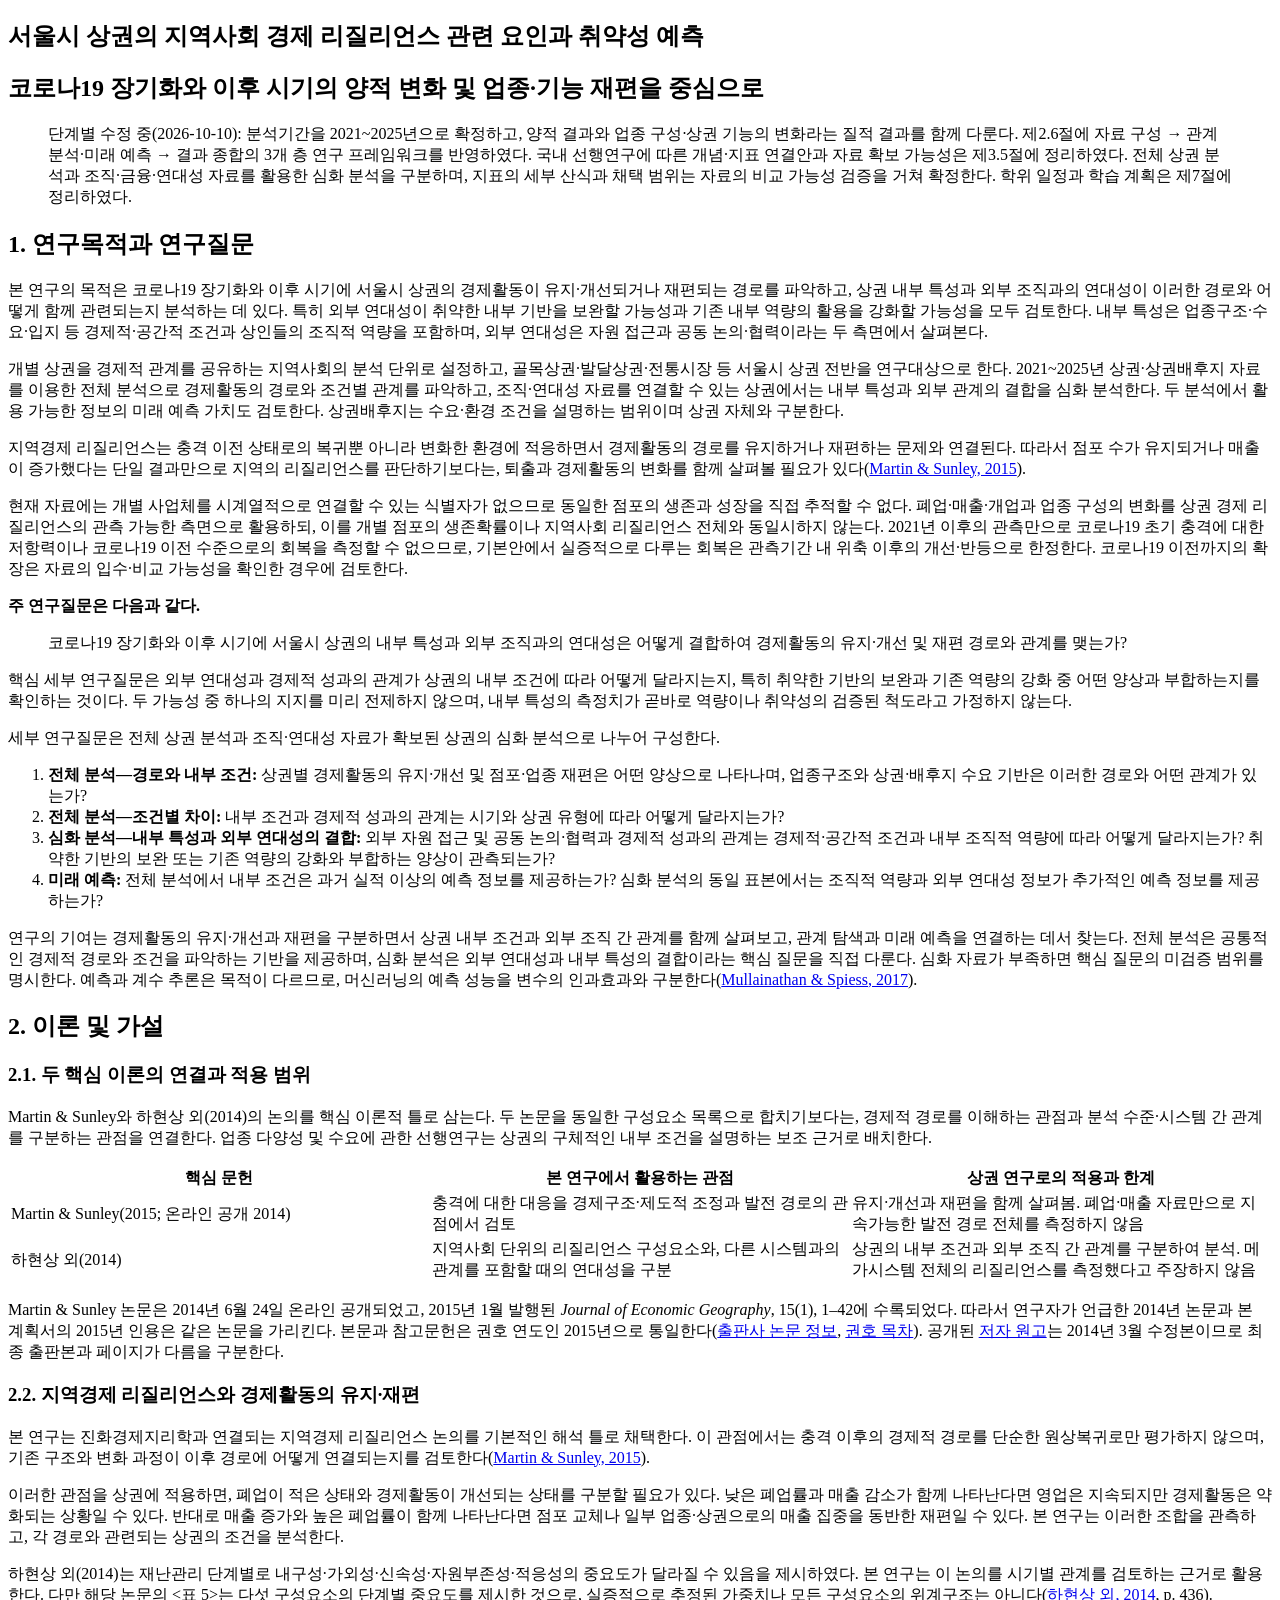
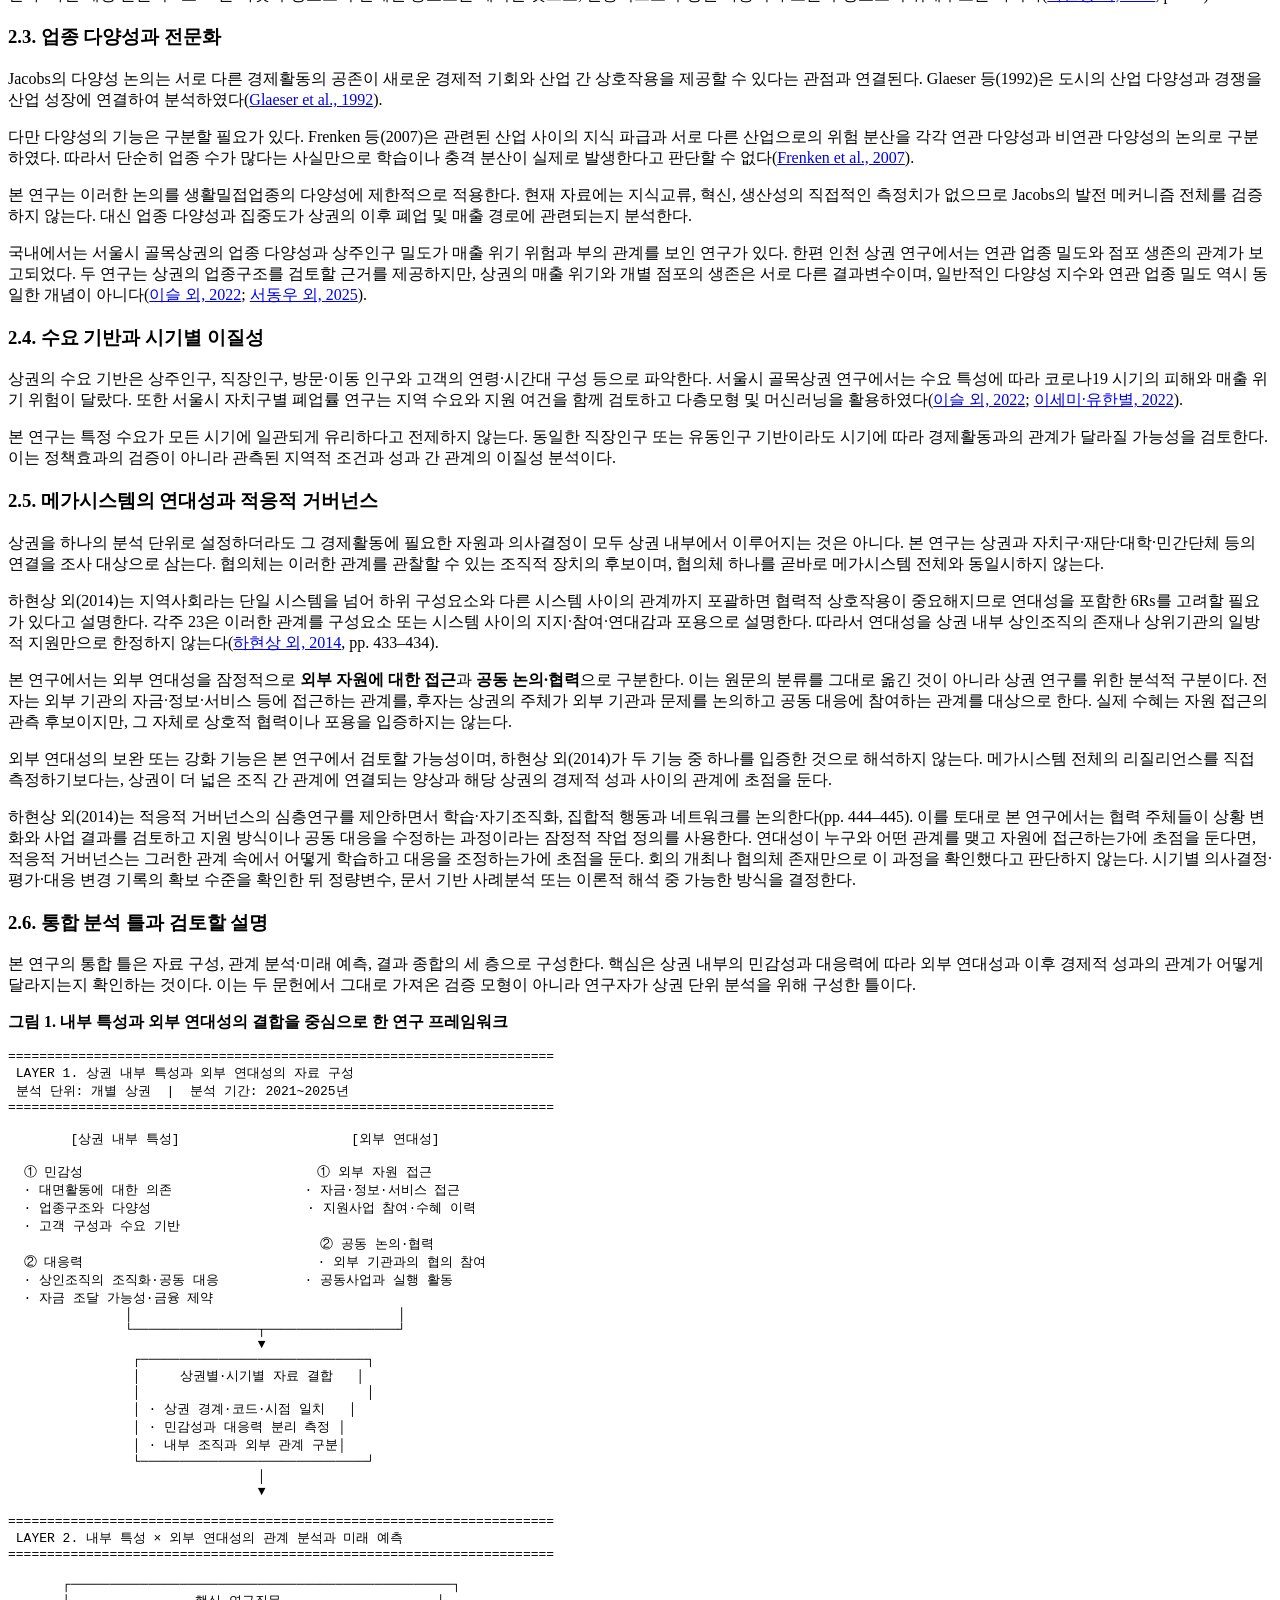
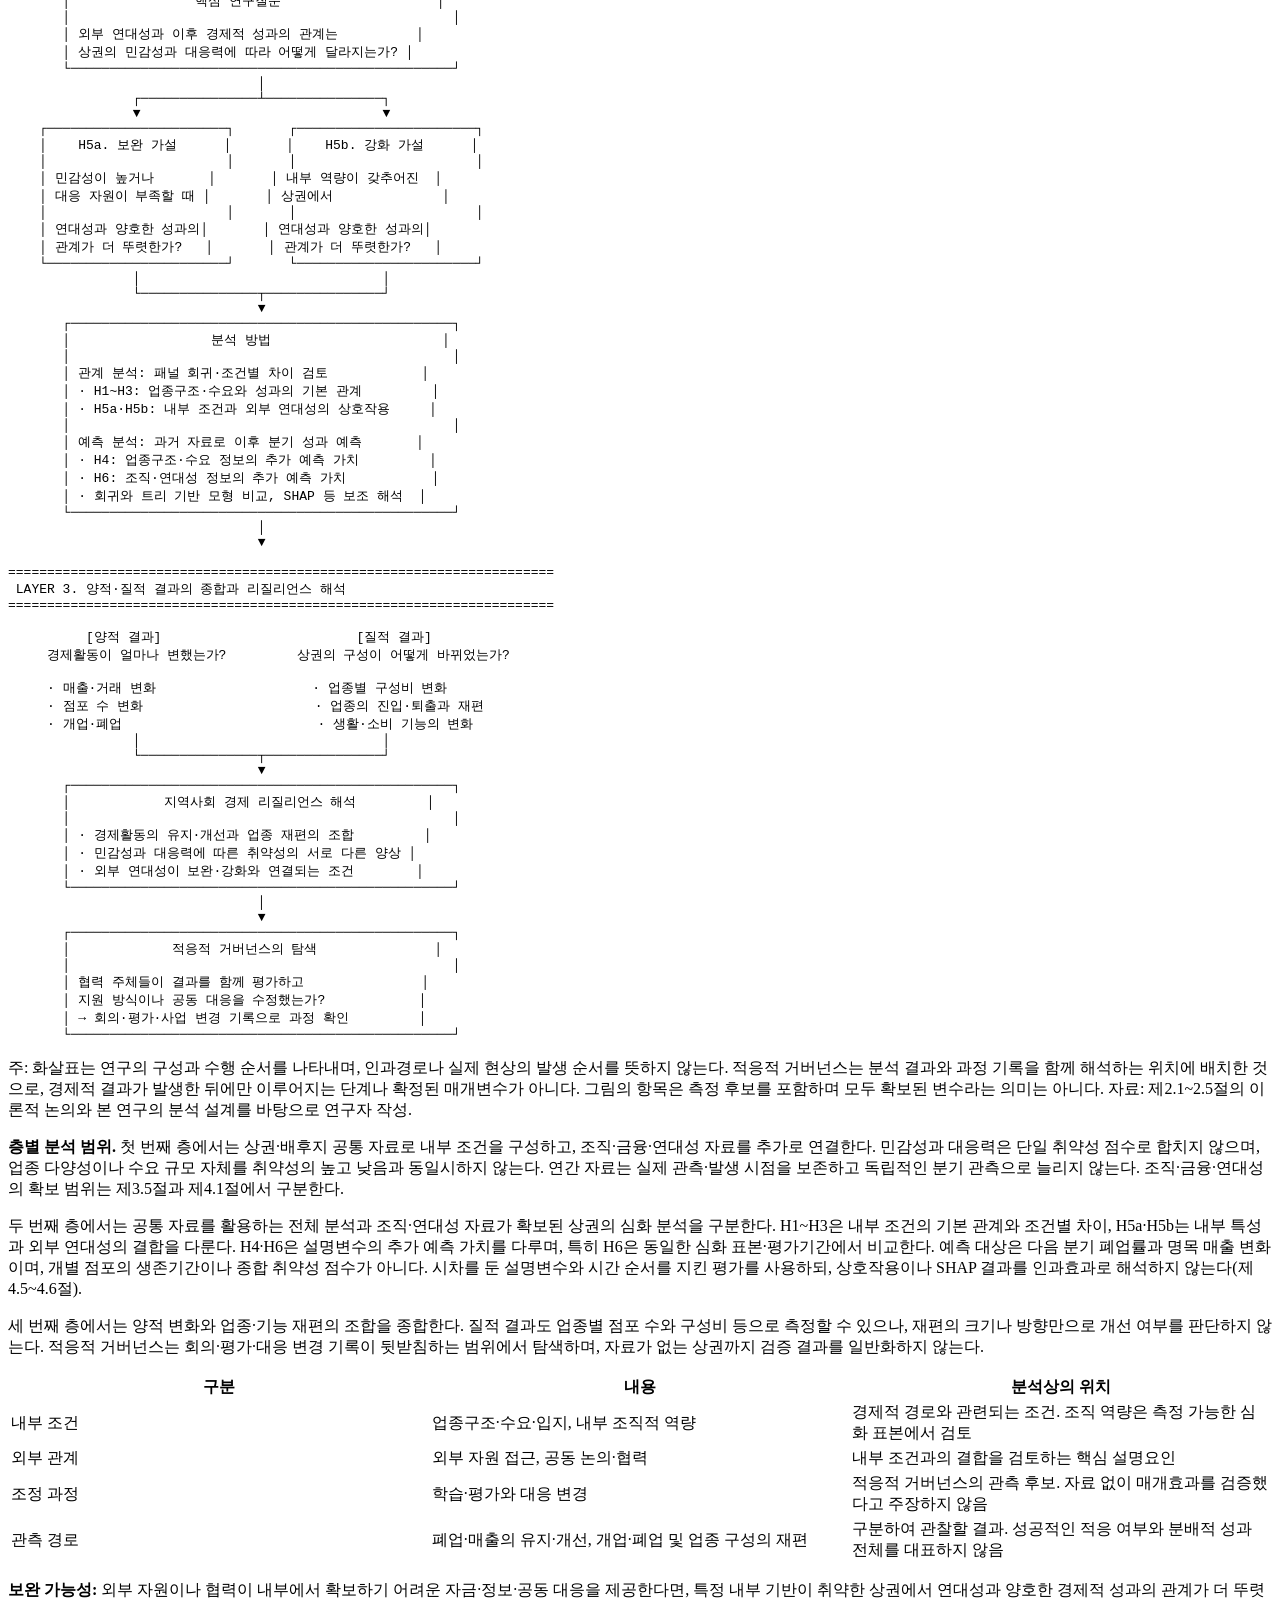
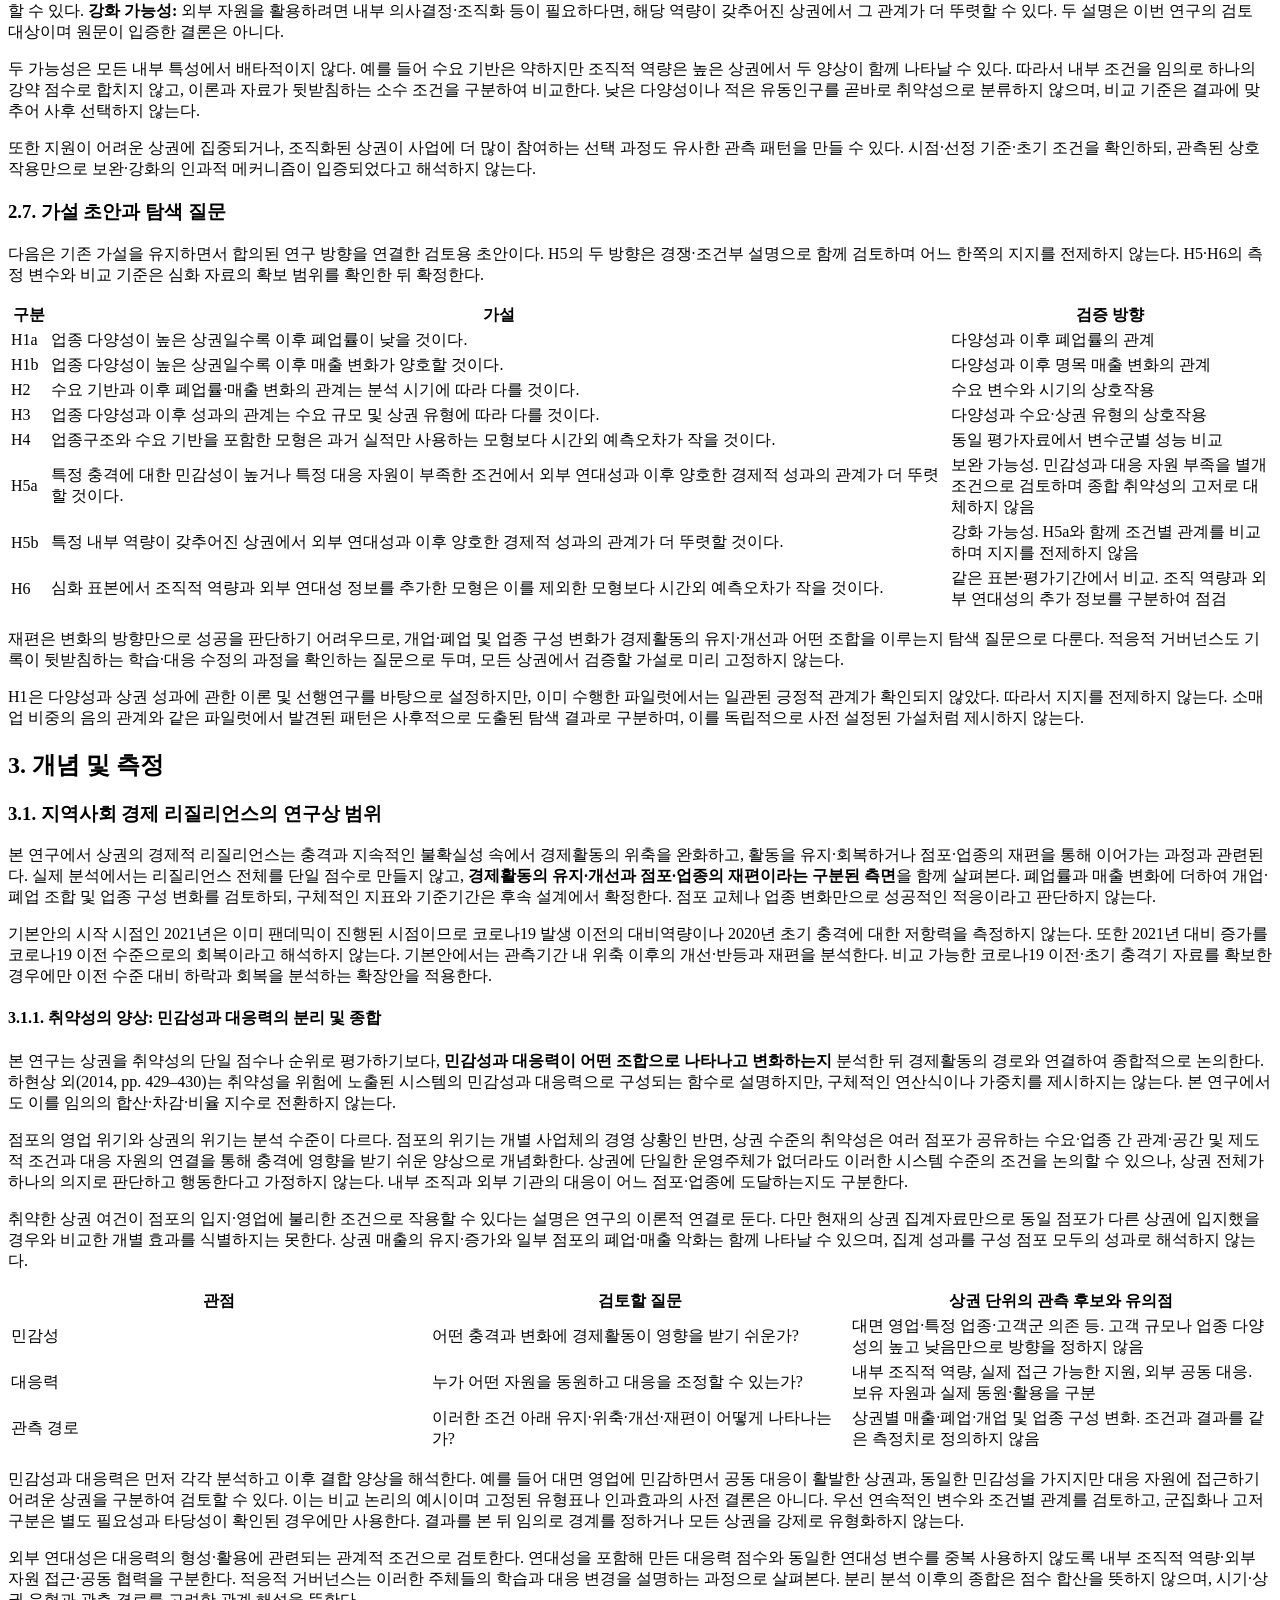
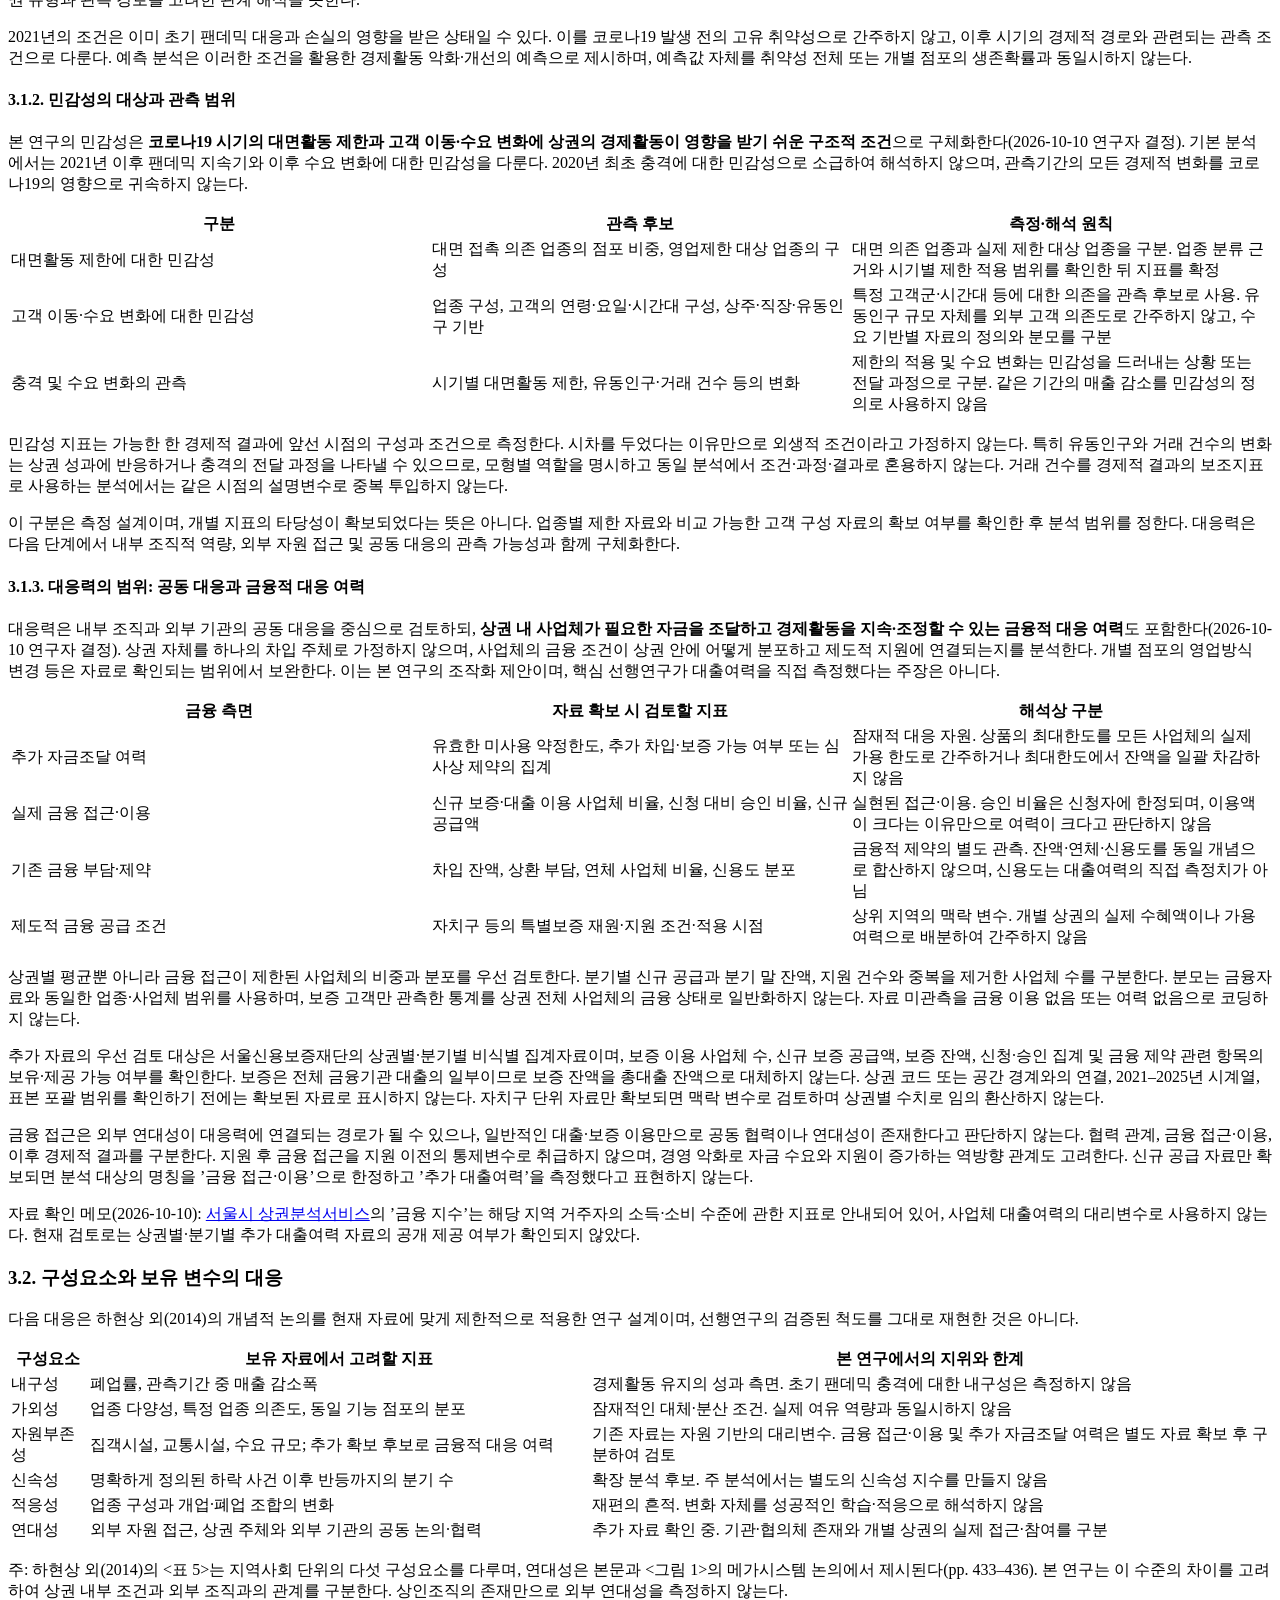
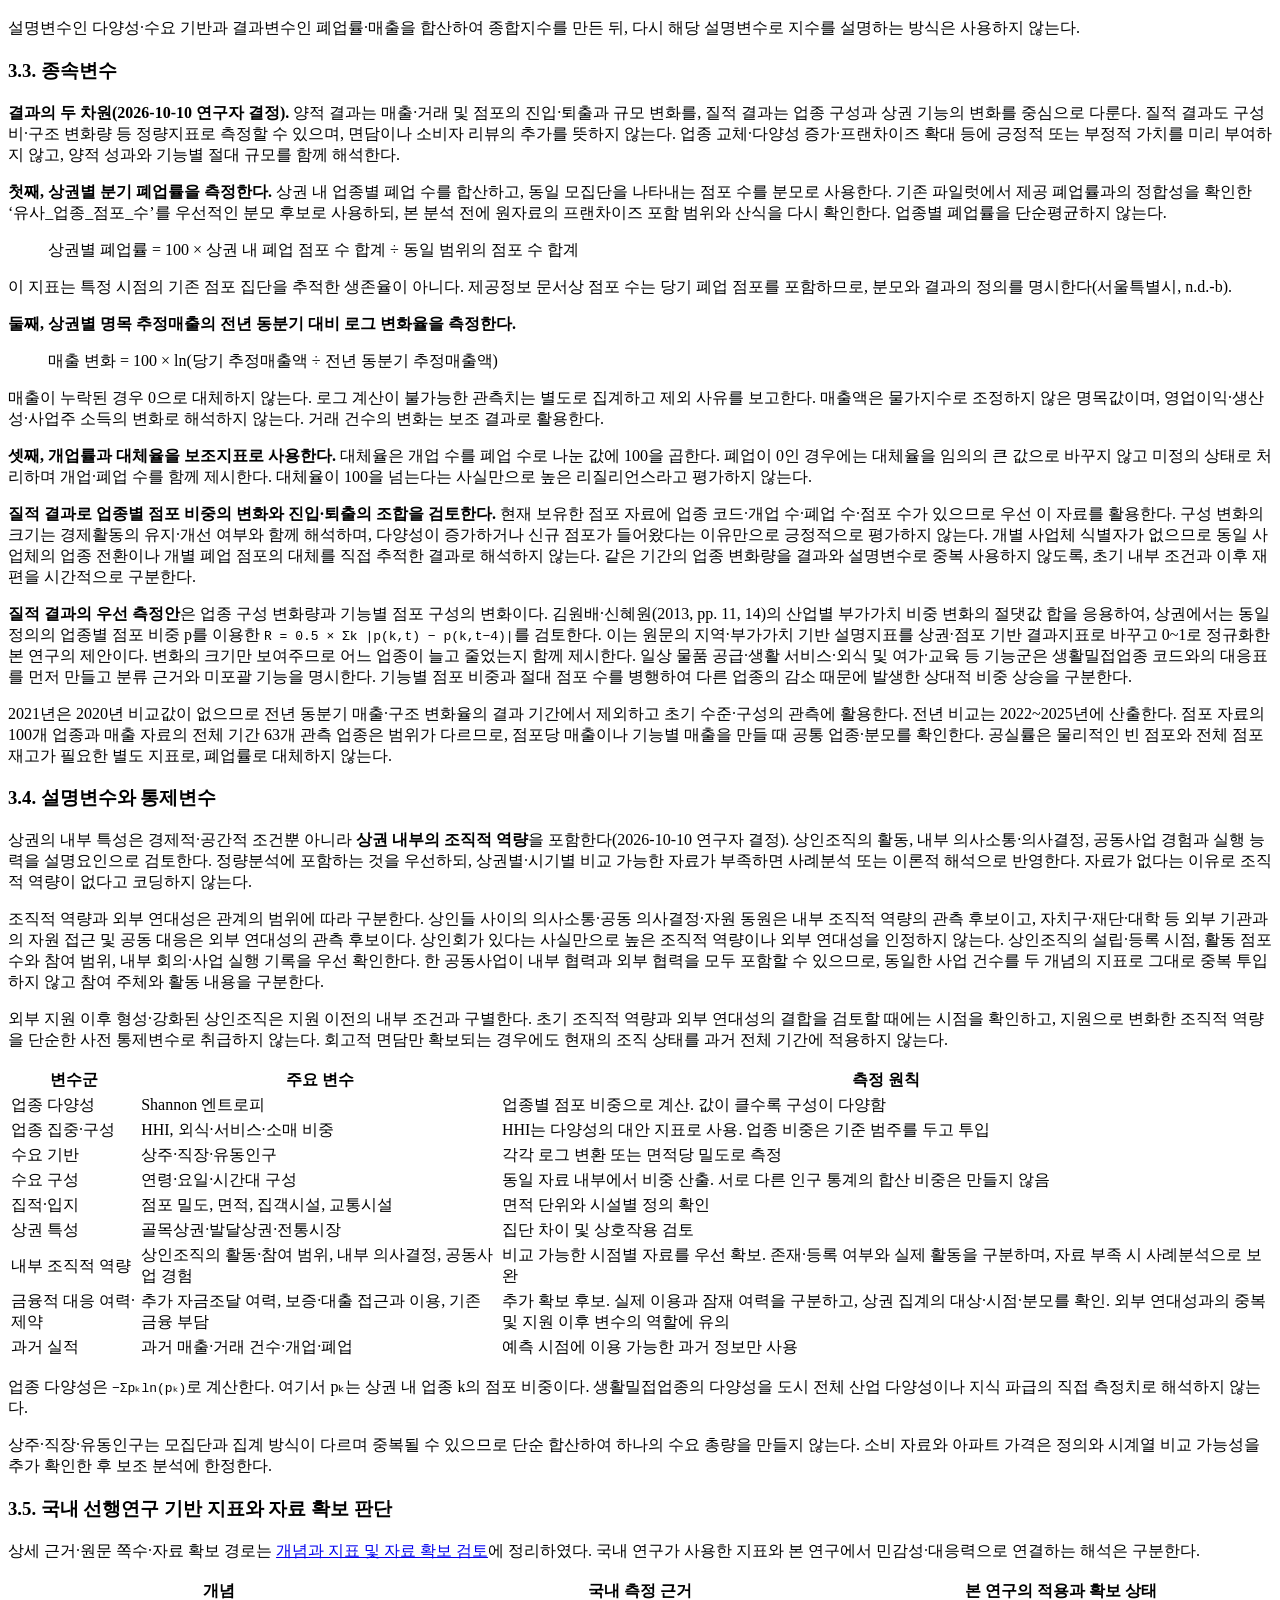
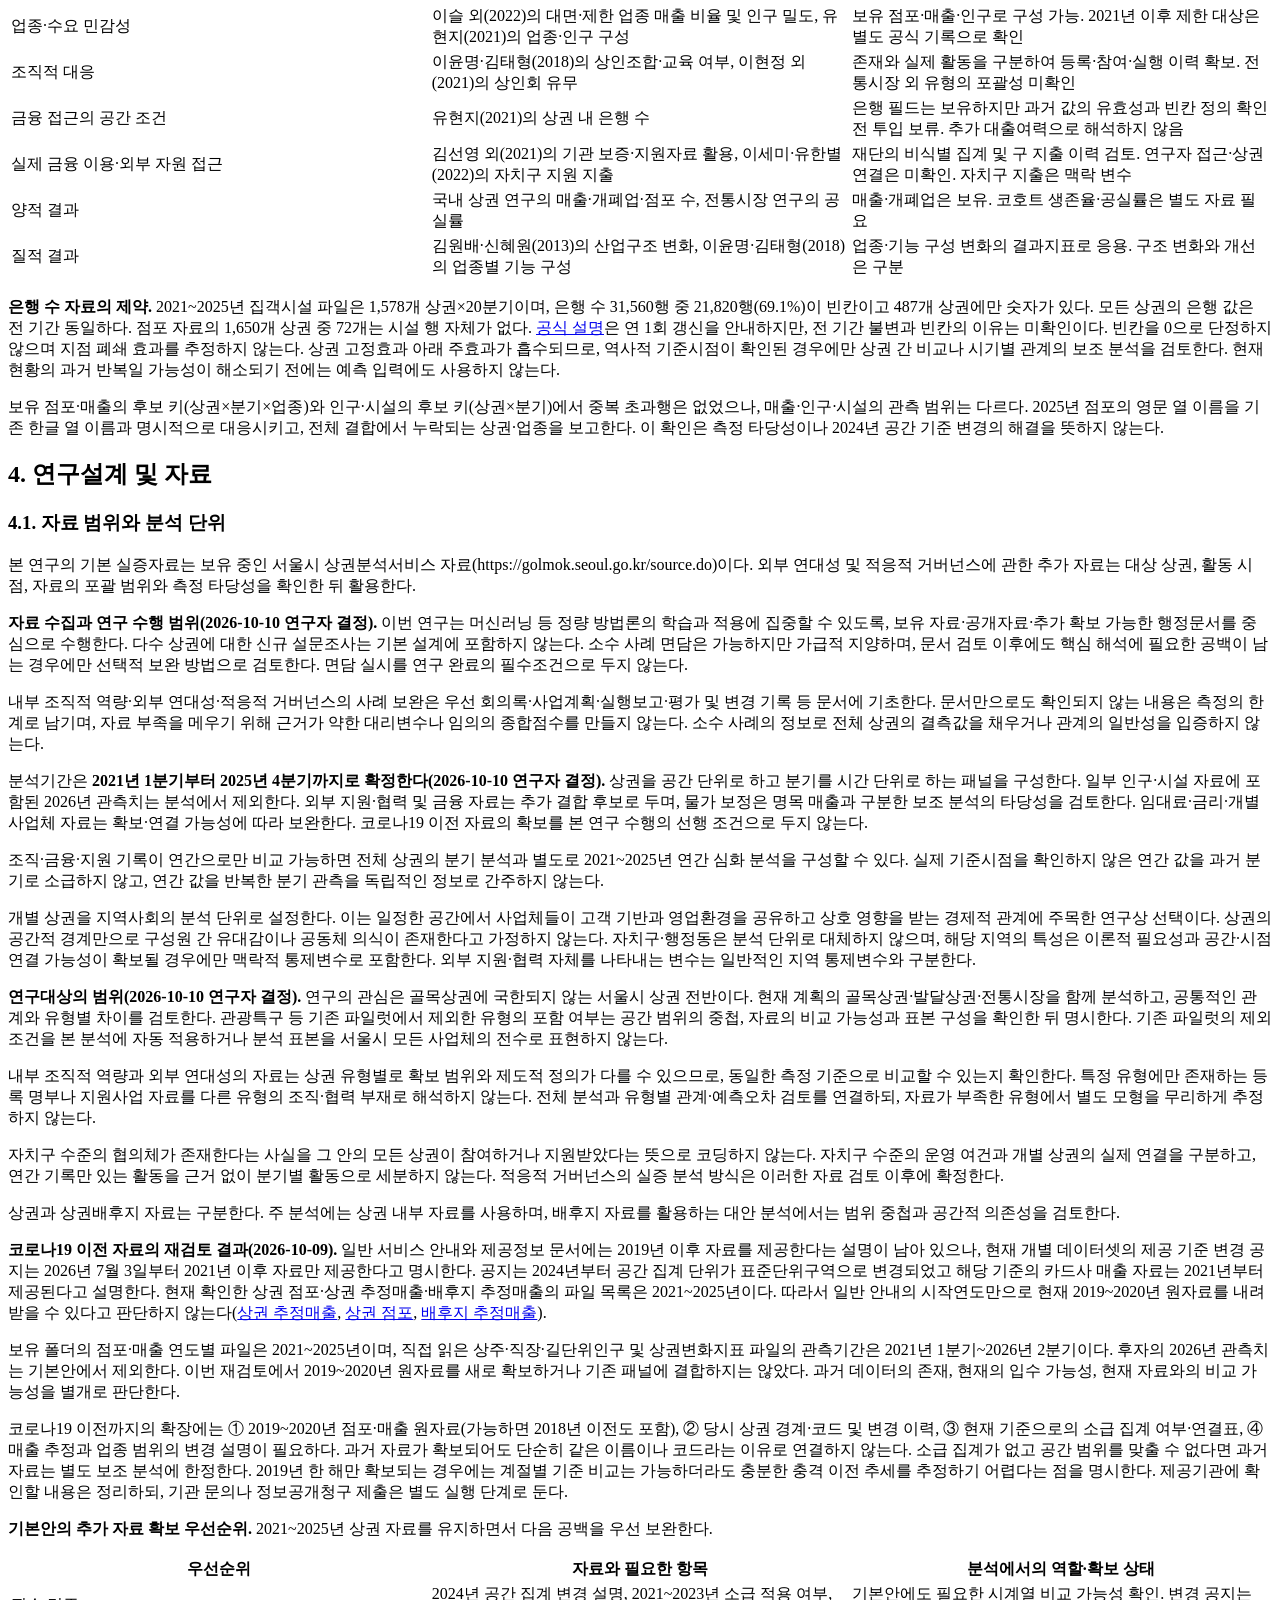
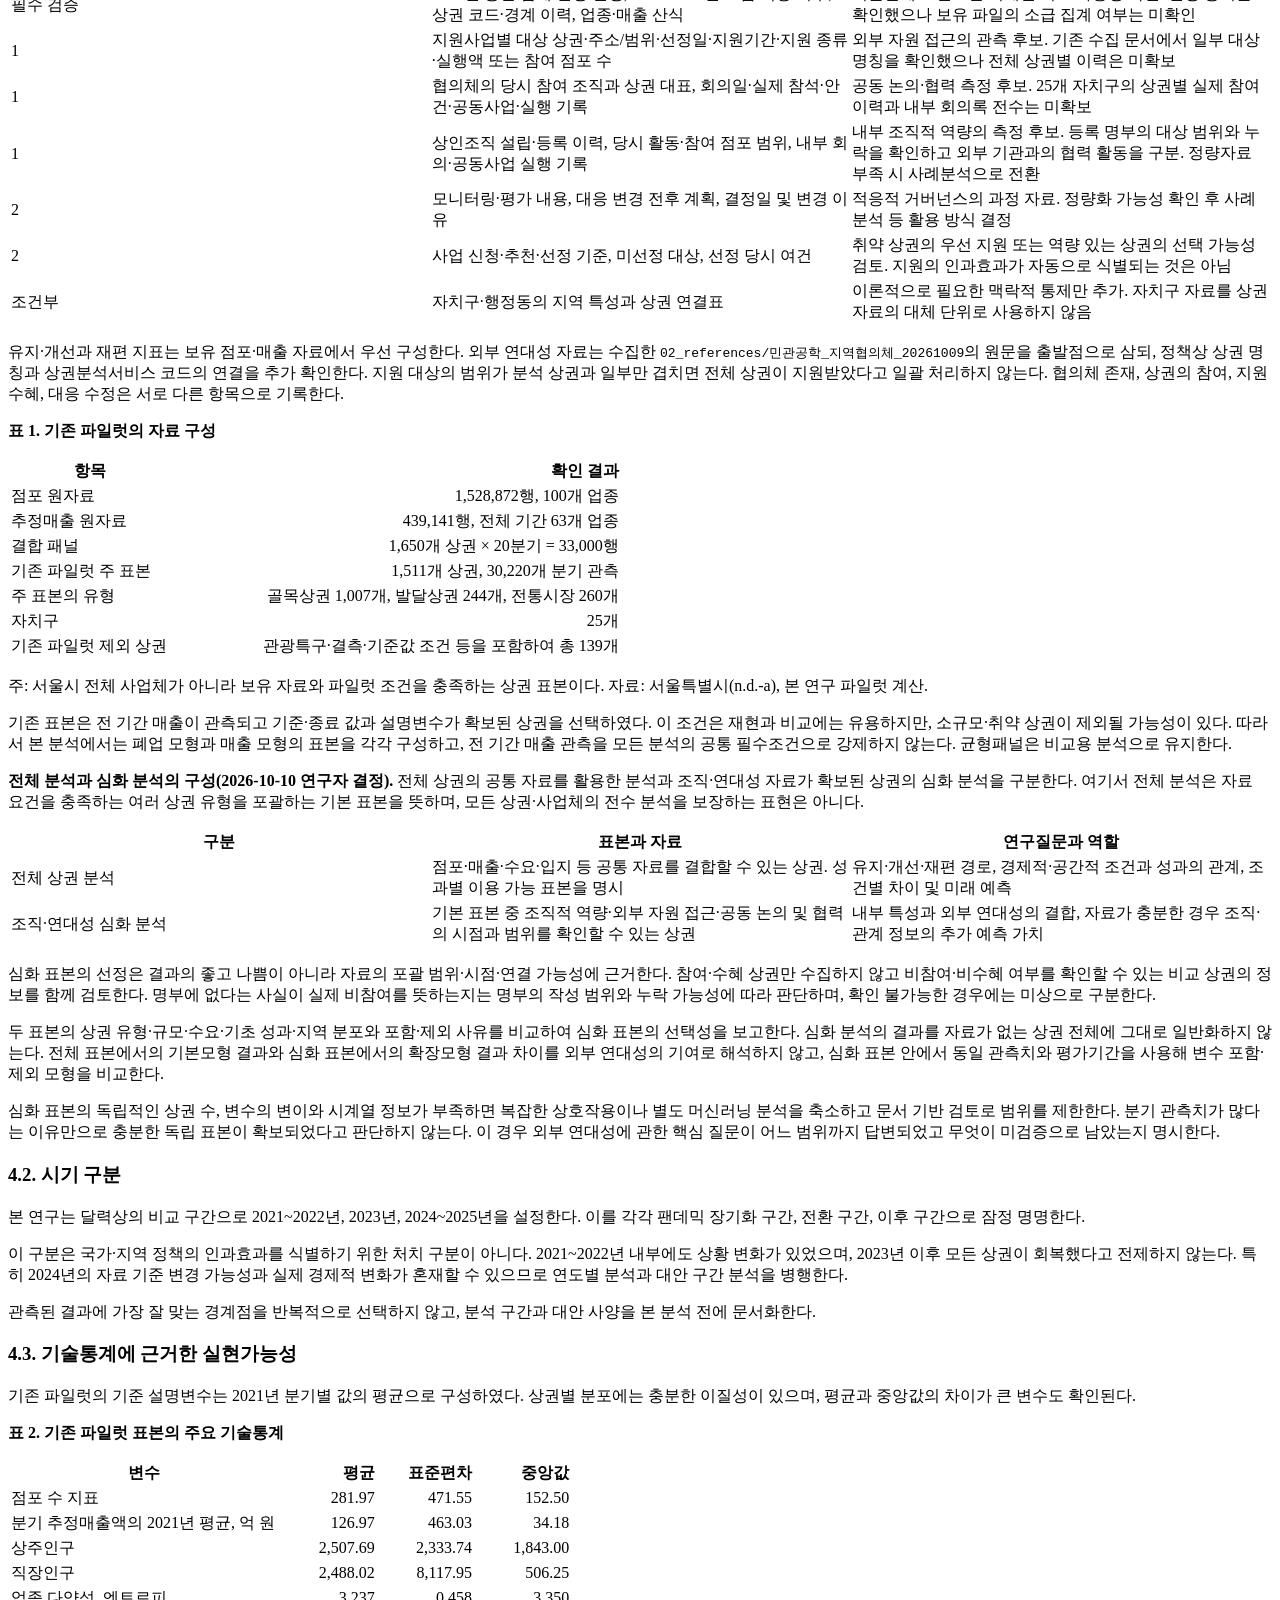
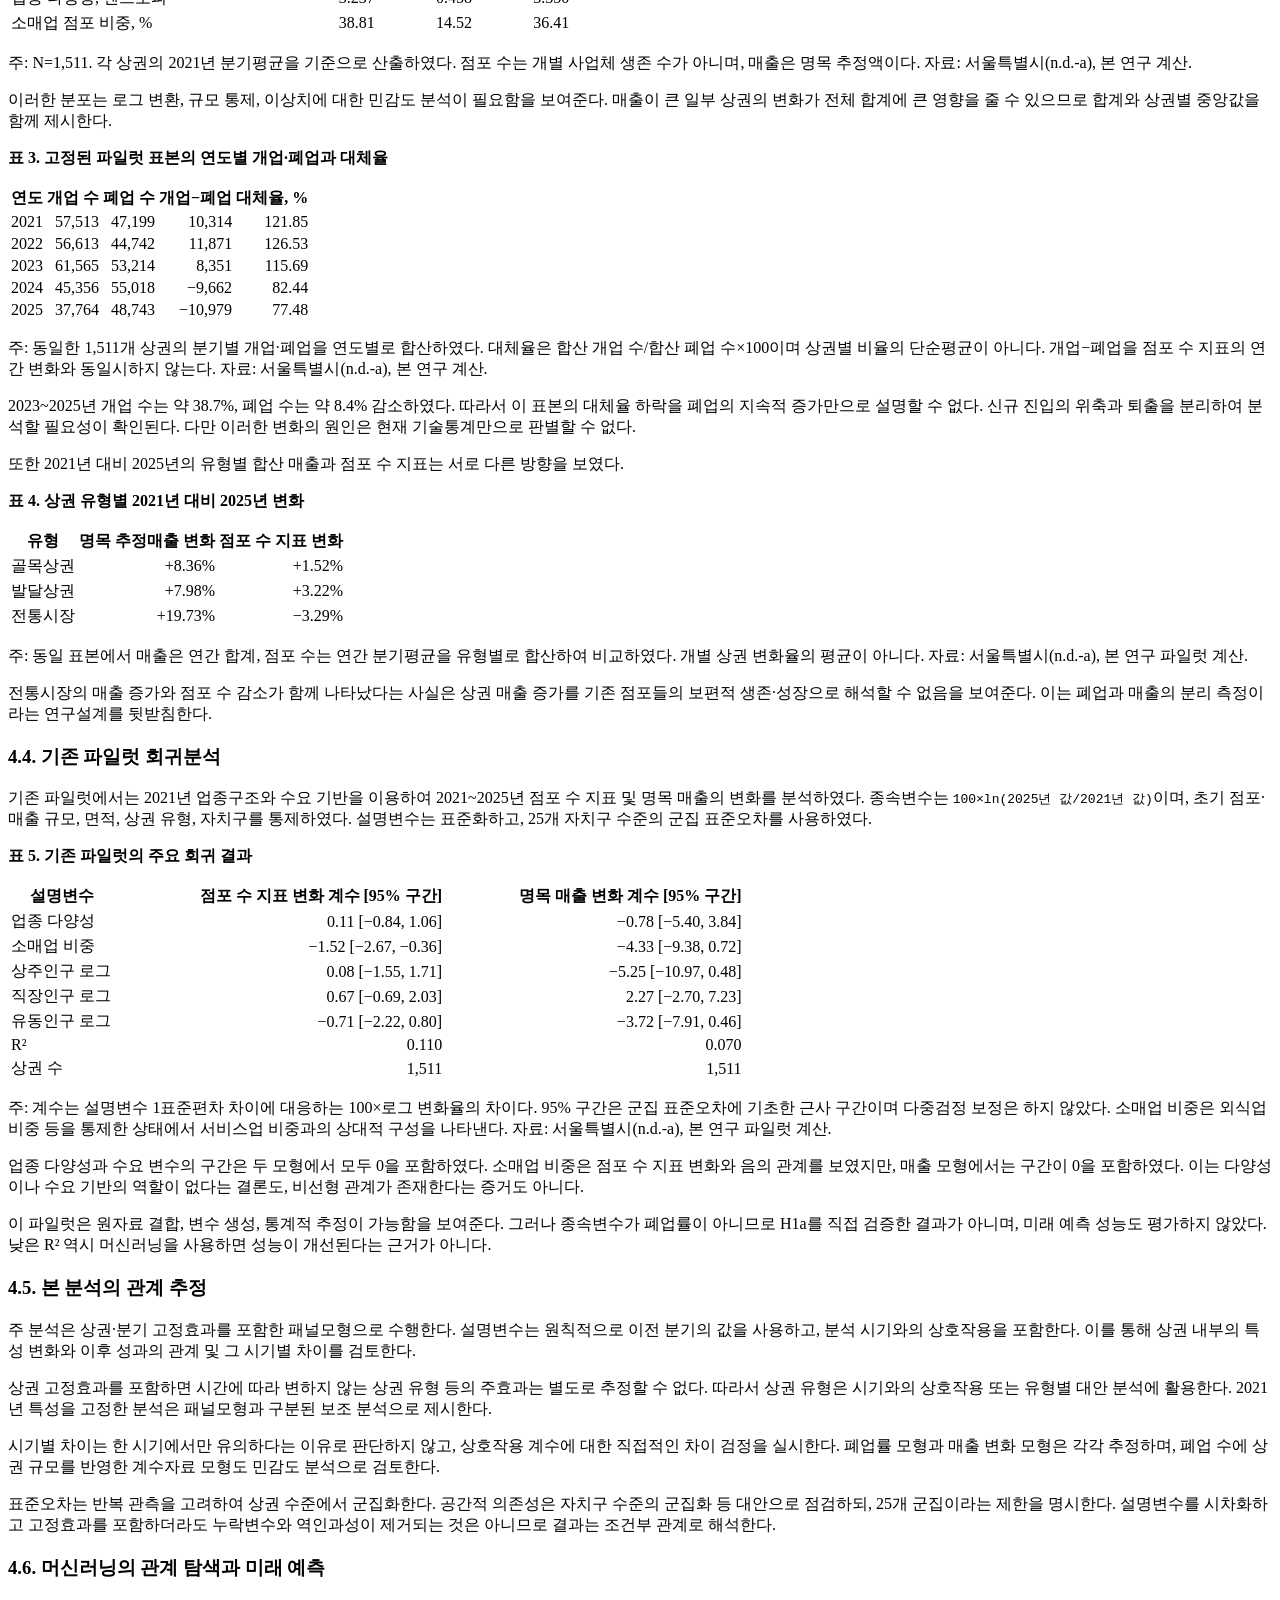
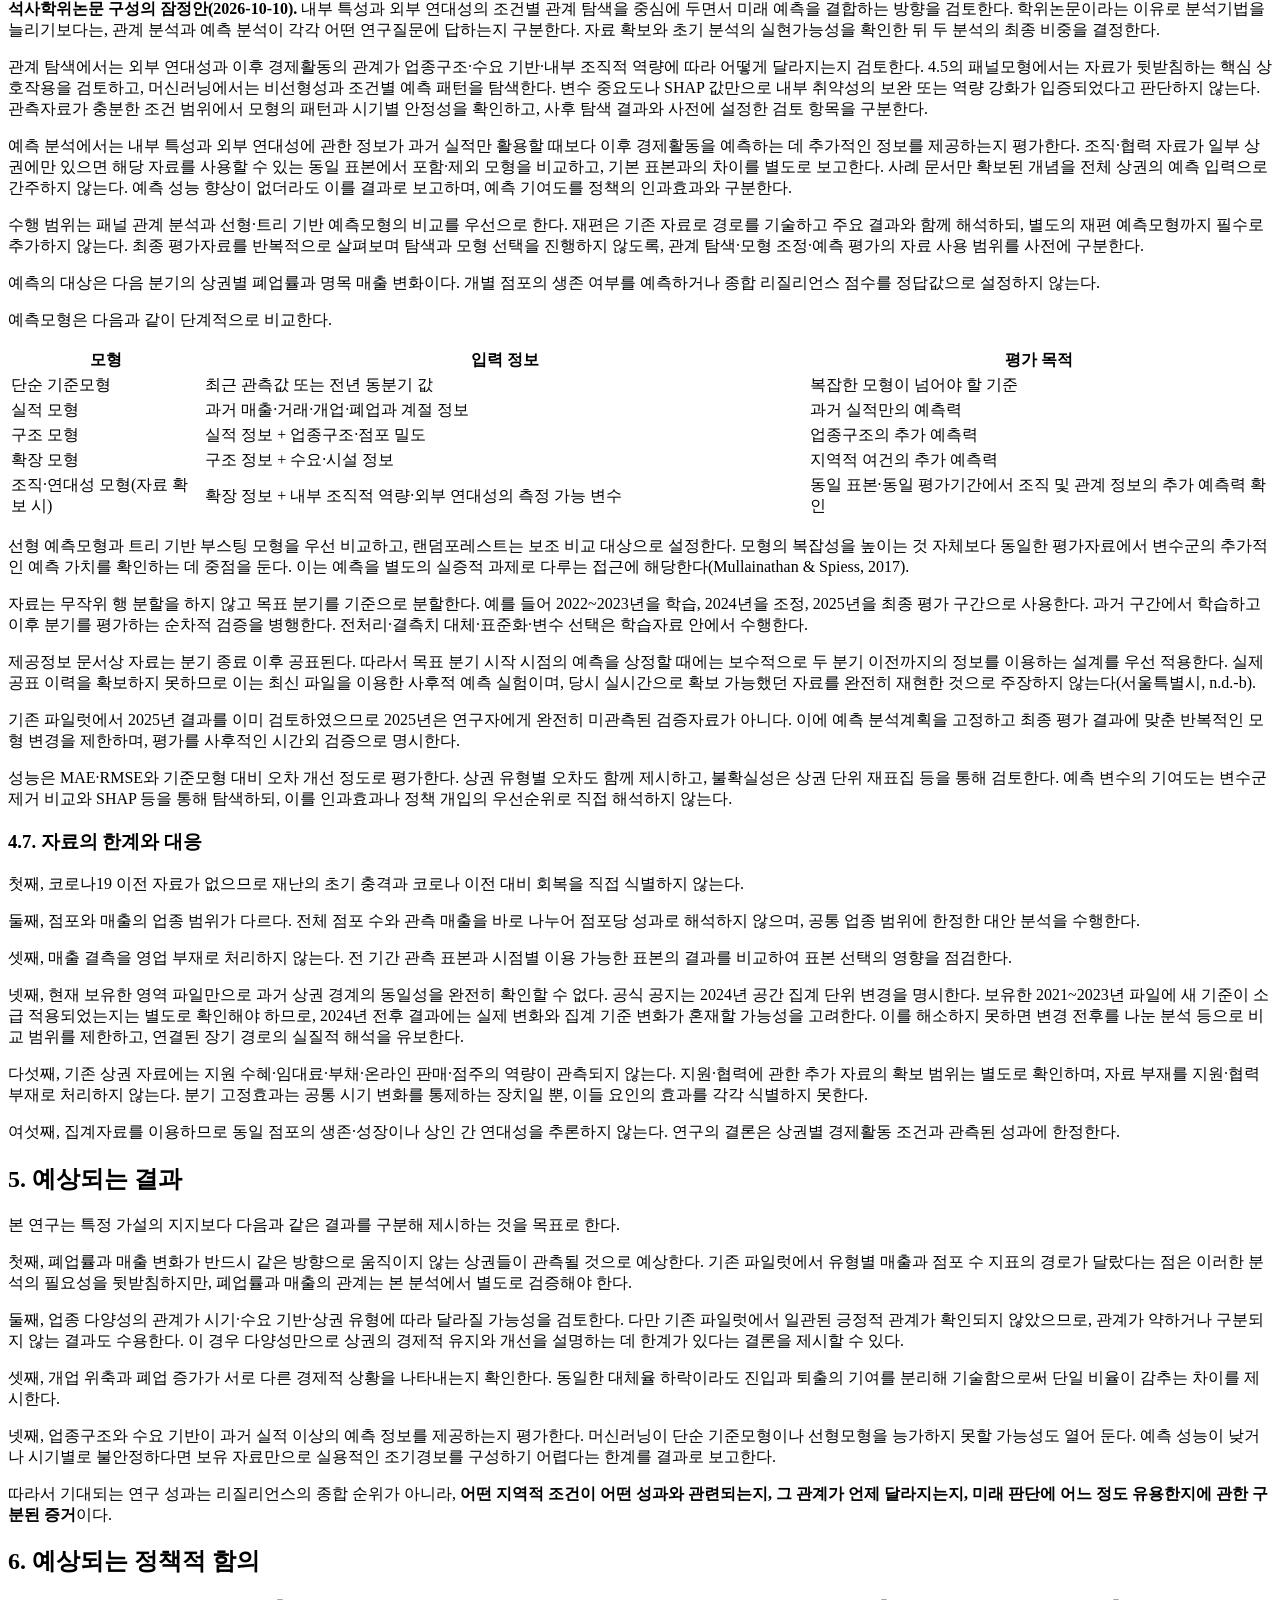
==== commit ce1ec301: "Routine update 2026-10-30" ====
--- a/docs/papers/chwoun0515/index.html
+++ b/docs/papers/chwoun0515/index.html
@@ -6,12 +6,12 @@
 
 <meta name="viewport" content="width=device-width, initial-scale=1.0, user-scalable=yes">
 
-<meta name="author" content="원치현(국민대학교 행정학과)">
-<meta name="dcterms.date" content="2026-10-12">
-
-<title>서울시 상권의 지역사회 경제 리질리언스 관련 요인과 취약성 예측: 코로나19 장기화·회복기 폐업 및 매출 경로의 비교를 중심으로</title>
+
+<title>readme</title>
 <style>
-
+/* Default styles provided by pandoc.
+** See https://pandoc.org/MANUAL.html#variables-for-html for config info.
+*/
 span.smallcaps{font-variant: small-caps;}
 div.columns{display: flex; gap: 1.5em;}
 div.column{flex: auto;}
@@ -22,2494 +22,1229 @@
 div.hanging-indent{margin-left: 1.5em; text-indent: -1.5em;}
 ul.task-list{list-style: none;}
 ul.task-list li input[type="checkbox"] {
-width: 0.8em;
-margin: 0 0.8em 0.2em -1em;  vertical-align: middle;
-}
-
-html { -webkit-text-size-adjust: 100%; }
-pre > code.sourceCode { white-space: pre; position: relative; }
-pre > code.sourceCode > span { display: inline-block; line-height: 1.25; }
-pre > code.sourceCode > span:empty { height: 1.2em; }
-.sourceCode { overflow: visible; }
-code.sourceCode > span { color: inherit; text-decoration: inherit; }
-div.sourceCode { margin: 1em 0; }
-pre.sourceCode { margin: 0; }
-@media screen {
-div.sourceCode { overflow: auto; }
-}
-@media print {
-pre > code.sourceCode { white-space: pre-wrap; }
-pre > code.sourceCode > span { text-indent: -5em; padding-left: 5em; }
-}
-pre.numberSource code
-{ counter-reset: source-line 0; }
-pre.numberSource code > span
-{ position: relative; left: -4em; counter-increment: source-line; }
-pre.numberSource code > span > a:first-child::before
-{ content: counter(source-line);
-position: relative; left: -1em; text-align: right; vertical-align: baseline;
-border: none; display: inline-block;
--webkit-touch-callout: none; -webkit-user-select: none;
--khtml-user-select: none; -moz-user-select: none;
--ms-user-select: none; user-select: none;
-padding: 0 4px; width: 4em;
-}
-pre.numberSource { margin-left: 3em; padding-left: 4px; }
-div.sourceCode
-{ }
-@media screen {
-pre > code.sourceCode > span > a:first-child::before { text-decoration: underline; }
+  width: 0.8em;
+  margin: 0 0.8em 0.2em -1em; /* quarto-specific, see https://github.com/quarto-dev/quarto-cli/issues/4556 */ 
+  vertical-align: middle;
 }
 </style>
 
 
-<script>/*!
- * clipboard.js v2.0.11
- * https://clipboardjs.com/
- *
- * Licensed MIT © Zeno Rocha
- */
-!function(t,e){"object"==typeof exports&&"object"==typeof module?module.exports=e():"function"==typeof define&&define.amd?define([],e):"object"==typeof exports?exports.ClipboardJS=e():t.ClipboardJS=e()}(this,function(){return n={686:function(t,e,n){"use strict";n.d(e,{default:function(){return b}});var e=n(279),i=n.n(e),e=n(370),u=n.n(e),e=n(817),r=n.n(e);function c(t){try{return document.execCommand(t)}catch(t){return}}var a=function(t){t=r()(t);return c("cut"),t};function o(t,e){var n,o,t=(n=t,o="rtl"===document.documentElement.getAttribute("dir"),(t=document.createElement("textarea")).style.fontSize="12pt",t.style.border="0",t.style.padding="0",t.style.margin="0",t.style.position="absolute",t.style[o?"right":"left"]="-9999px",o=window.pageYOffset||document.documentElement.scrollTop,t.style.top="".concat(o,"px"),t.setAttribute("readonly",""),t.value=n,t);return e.container.appendChild(t),e=r()(t),c("copy"),t.remove(),e}var f=function(t){var e=1<arguments.length&&void 0!==arguments[1]?arguments[1]:{container:document.body},n="";return"string"==typeof t?n=o(t,e):t instanceof HTMLInputElement&&!["text","search","url","tel","password"].includes(null==t?void 0:t.type)?n=o(t.value,e):(n=r()(t),c("copy")),n};function l(t){return(l="function"==typeof Symbol&&"symbol"==typeof Symbol.iterator?function(t){return typeof t}:function(t){return t&&"function"==typeof Symbol&&t.constructor===Symbol&&t!==Symbol.prototype?"symbol":typeof t})(t)}var s=function(){var t=0<arguments.length&&void 0!==arguments[0]?arguments[0]:{},e=t.action,n=void 0===e?"copy":e,o=t.container,e=t.target,t=t.text;if("copy"!==n&&"cut"!==n)throw new Error('Invalid "action" value, use either "copy" or "cut"');if(void 0!==e){if(!e||"object"!==l(e)||1!==e.nodeType)throw new Error('Invalid "target" value, use a valid Element');if("copy"===n&&e.hasAttribute("disabled"))throw new Error('Invalid "target" attribute. Please use "readonly" instead of "disabled" attribute');if("cut"===n&&(e.hasAttribute("readonly")||e.hasAttribute("disabled")))throw new Error('Invalid "target" attribute. You can\'t cut text from elements with "readonly" or "disabled" attributes')}return t?f(t,{container:o}):e?"cut"===n?a(e):f(e,{container:o}):void 0};function p(t){return(p="function"==typeof Symbol&&"symbol"==typeof Symbol.iterator?function(t){return typeof t}:function(t){return t&&"function"==typeof Symbol&&t.constructor===Symbol&&t!==Symbol.prototype?"symbol":typeof t})(t)}function d(t,e){for(var n=0;n<e.length;n++){var o=e[n];o.enumerable=o.enumerable||!1,o.configurable=!0,"value"in o&&(o.writable=!0),Object.defineProperty(t,o.key,o)}}function y(t,e){return(y=Object.setPrototypeOf||function(t,e){return t.__proto__=e,t})(t,e)}function h(n){var o=function(){if("undefined"==typeof Reflect||!Reflect.construct)return!1;if(Reflect.construct.sham)return!1;if("function"==typeof Proxy)return!0;try{return Date.prototype.toString.call(Reflect.construct(Date,[],function(){})),!0}catch(t){return!1}}();return function(){var t,e=v(n);return t=o?(t=v(this).constructor,Reflect.construct(e,arguments,t)):e.apply(this,arguments),e=this,!(t=t)||"object"!==p(t)&&"function"!=typeof t?function(t){if(void 0!==t)return t;throw new ReferenceError("this hasn't been initialised - super() hasn't been called")}(e):t}}function v(t){return(v=Object.setPrototypeOf?Object.getPrototypeOf:function(t){return t.__proto__||Object.getPrototypeOf(t)})(t)}function m(t,e){t="data-clipboard-".concat(t);if(e.hasAttribute(t))return e.getAttribute(t)}var b=function(){!function(t,e){if("function"!=typeof e&&null!==e)throw new TypeError("Super expression must either be null or a function");t.prototype=Object.create(e&&e.prototype,{constructor:{value:t,writable:!0,configurable:!0}}),e&&y(t,e)}(r,i());var t,e,n,o=h(r);function r(t,e){var n;return function(t){if(!(t instanceof r))throw new TypeError("Cannot call a class as a function")}(this),(n=o.call(this)).resolveOptions(e),n.listenClick(t),n}return t=r,n=[{key:"copy",value:function(t){var e=1<arguments.length&&void 0!==arguments[1]?arguments[1]:{container:document.body};return f(t,e)}},{key:"cut",value:function(t){return a(t)}},{key:"isSupported",value:function(){var t=0<arguments.length&&void 0!==arguments[0]?arguments[0]:["copy","cut"],t="string"==typeof t?[t]:t,e=!!document.queryCommandSupported;return t.forEach(function(t){e=e&&!!document.queryCommandSupported(t)}),e}}],(e=[{key:"resolveOptions",value:function(){var t=0<arguments.length&&void 0!==arguments[0]?arguments[0]:{};this.action="function"==typeof t.action?t.action:this.defaultAction,this.target="function"==typeof t.target?t.target:this.defaultTarget,this.text="function"==typeof t.text?t.text:this.defaultText,this.container="object"===p(t.container)?t.container:document.body}},{key:"listenClick",value:function(t){var e=this;this.listener=u()(t,"click",function(t){return e.onClick(t)})}},{key:"onClick",value:function(t){var e=t.delegateTarget||t.currentTarget,n=this.action(e)||"copy",t=s({action:n,container:this.container,target:this.target(e),text:this.text(e)});this.emit(t?"success":"error",{action:n,text:t,trigger:e,clearSelection:function(){e&&e.focus(),window.getSelection().removeAllRanges()}})}},{key:"defaultAction",value:function(t){return m("action",t)}},{key:"defaultTarget",value:function(t){t=m("target",t);if(t)return document.querySelector(t)}},{key:"defaultText",value:function(t){return m("text",t)}},{key:"destroy",value:function(){this.listener.destroy()}}])&&d(t.prototype,e),n&&d(t,n),r}()},828:function(t){var e;"undefined"==typeof Element||Element.prototype.matches||((e=Element.prototype).matches=e.matchesSelector||e.mozMatchesSelector||e.msMatchesSelector||e.oMatchesSelector||e.webkitMatchesSelector),t.exports=function(t,e){for(;t&&9!==t.nodeType;){if("function"==typeof t.matches&&t.matches(e))return t;t=t.parentNode}}},438:function(t,e,n){var u=n(828);function i(t,e,n,o,r){var i=function(e,n,t,o){return function(t){t.delegateTarget=u(t.target,n),t.delegateTarget&&o.call(e,t)}}.apply(this,arguments);return t.addEventListener(n,i,r),{destroy:function(){t.removeEventListener(n,i,r)}}}t.exports=function(t,e,n,o,r){return"function"==typeof t.addEventListener?i.apply(null,arguments):"function"==typeof n?i.bind(null,document).apply(null,arguments):("string"==typeof t&&(t=document.querySelectorAll(t)),Array.prototype.map.call(t,function(t){return i(t,e,n,o,r)}))}},879:function(t,n){n.node=function(t){return void 0!==t&&t instanceof HTMLElement&&1===t.nodeType},n.nodeList=function(t){var e=Object.prototype.toString.call(t);return void 0!==t&&("[object NodeList]"===e||"[object HTMLCollection]"===e)&&"length"in t&&(0===t.length||n.node(t[0]))},n.string=function(t){return"string"==typeof t||t instanceof String},n.fn=function(t){return"[object Function]"===Object.prototype.toString.call(t)}},370:function(t,e,n){var f=n(879),l=n(438);t.exports=function(t,e,n){if(!t&&!e&&!n)throw new Error("Missing required arguments");if(!f.string(e))throw new TypeError("Second argument must be a String");if(!f.fn(n))throw new TypeError("Third argument must be a Function");if(f.node(t))return c=e,a=n,(u=t).addEventListener(c,a),{destroy:function(){u.removeEventListener(c,a)}};if(f.nodeList(t))return o=t,r=e,i=n,Array.prototype.forEach.call(o,function(t){t.addEventListener(r,i)}),{destroy:function(){Array.prototype.forEach.call(o,function(t){t.removeEventListener(r,i)})}};if(f.string(t))return t=t,e=e,n=n,l(document.body,t,e,n);throw new TypeError("First argument must be a String, HTMLElement, HTMLCollection, or NodeList");var o,r,i,u,c,a}},817:function(t){t.exports=function(t){var e,n="SELECT"===t.nodeName?(t.focus(),t.value):"INPUT"===t.nodeName||"TEXTAREA"===t.nodeName?((e=t.hasAttribute("readonly"))||t.setAttribute("readonly",""),t.select(),t.setSelectionRange(0,t.value.length),e||t.removeAttribute("readonly"),t.value):(t.hasAttribute("contenteditable")&&t.focus(),n=window.getSelection(),(e=document.createRange()).selectNodeContents(t),n.removeAllRanges(),n.addRange(e),n.toString());return n}},279:function(t){function e(){}e.prototype={on:function(t,e,n){var o=this.e||(this.e={});return(o[t]||(o[t]=[])).push({fn:e,ctx:n}),this},once:function(t,e,n){var o=this;function r(){o.off(t,r),e.apply(n,arguments)}return r._=e,this.on(t,r,n)},emit:function(t){for(var e=[].slice.call(arguments,1),n=((this.e||(this.e={}))[t]||[]).slice(),o=0,r=n.length;o<r;o++)n[o].fn.apply(n[o].ctx,e);return this},off:function(t,e){var n=this.e||(this.e={}),o=n[t],r=[];if(o&&e)for(var i=0,u=o.length;i<u;i++)o[i].fn!==e&&o[i].fn._!==e&&r.push(o[i]);return r.length?n[t]=r:delete n[t],this}},t.exports=e,t.exports.TinyEmitter=e}},r={},o.n=function(t){var e=t&&t.__esModule?function(){return t.default}:function(){return t};return o.d(e,{a:e}),e},o.d=function(t,e){for(var n in e)o.o(e,n)&&!o.o(t,n)&&Object.defineProperty(t,n,{enumerable:!0,get:e[n]})},o.o=function(t,e){return Object.prototype.hasOwnProperty.call(t,e)},o(686).default;function o(t){if(r[t])return r[t].exports;var e=r[t]={exports:{}};return n[t](e,e.exports,o),e.exports}var n,r});</script>
-<script src="[data-uri]" type="module"></script>
-<script src="[data-uri]" type="module"></script>
-<script>/**
- * @popperjs/core v2.11.7 - MIT License
- */
-
-!function(e,t){"object"==typeof exports&&"undefined"!=typeof module?t(exports):"function"==typeof define&&define.amd?define(["exports"],t):t((e="undefined"!=typeof globalThis?globalThis:e||self).Popper={})}(this,(function(e){"use strict";function t(e){if(null==e)return window;if("[object Window]"!==e.toString()){var t=e.ownerDocument;return t&&t.defaultView||window}return e}function n(e){return e instanceof t(e).Element||e instanceof Element}function r(e){return e instanceof t(e).HTMLElement||e instanceof HTMLElement}function o(e){return"undefined"!=typeof ShadowRoot&&(e instanceof t(e).ShadowRoot||e instanceof ShadowRoot)}var i=Math.max,a=Math.min,s=Math.round;function f(){var e=navigator.userAgentData;return null!=e&&e.brands&&Array.isArray(e.brands)?e.brands.map((function(e){return e.brand+"/"+e.version})).join(" "):navigator.userAgent}function c(){return!/^((?!chrome|android).)*safari/i.test(f())}function p(e,o,i){void 0===o&&(o=!1),void 0===i&&(i=!1);var a=e.getBoundingClientRect(),f=1,p=1;o&&r(e)&&(f=e.offsetWidth>0&&s(a.width)/e.offsetWidth||1,p=e.offsetHeight>0&&s(a.height)/e.offsetHeight||1);var u=(n(e)?t(e):window).visualViewport,l=!c()&&i,d=(a.left+(l&&u?u.offsetLeft:0))/f,h=(a.top+(l&&u?u.offsetTop:0))/p,m=a.width/f,v=a.height/p;return{width:m,height:v,top:h,right:d+m,bottom:h+v,left:d,x:d,y:h}}function u(e){var n=t(e);return{scrollLeft:n.pageXOffset,scrollTop:n.pageYOffset}}function l(e){return e?(e.nodeName||"").toLowerCase():null}function d(e){return((n(e)?e.ownerDocument:e.document)||window.document).documentElement}function h(e){return p(d(e)).left+u(e).scrollLeft}function m(e){return t(e).getComputedStyle(e)}function v(e){var t=m(e),n=t.overflow,r=t.overflowX,o=t.overflowY;return/auto|scroll|overlay|hidden/.test(n+o+r)}function y(e,n,o){void 0===o&&(o=!1);var i,a,f=r(n),c=r(n)&&function(e){var t=e.getBoundingClientRect(),n=s(t.width)/e.offsetWidth||1,r=s(t.height)/e.offsetHeight||1;return 1!==n||1!==r}(n),m=d(n),y=p(e,c,o),g={scrollLeft:0,scrollTop:0},b={x:0,y:0};return(f||!f&&!o)&&(("body"!==l(n)||v(m))&&(g=(i=n)!==t(i)&&r(i)?{scrollLeft:(a=i).scrollLeft,scrollTop:a.scrollTop}:u(i)),r(n)?((b=p(n,!0)).x+=n.clientLeft,b.y+=n.clientTop):m&&(b.x=h(m))),{x:y.left+g.scrollLeft-b.x,y:y.top+g.scrollTop-b.y,width:y.width,height:y.height}}function g(e){var t=p(e),n=e.offsetWidth,r=e.offsetHeight;return Math.abs(t.width-n)<=1&&(n=t.width),Math.abs(t.height-r)<=1&&(r=t.height),{x:e.offsetLeft,y:e.offsetTop,width:n,height:r}}function b(e){return"html"===l(e)?e:e.assignedSlot||e.parentNode||(o(e)?e.host:null)||d(e)}function x(e){return["html","body","#document"].indexOf(l(e))>=0?e.ownerDocument.body:r(e)&&v(e)?e:x(b(e))}function w(e,n){var r;void 0===n&&(n=[]);var o=x(e),i=o===(null==(r=e.ownerDocument)?void 0:r.body),a=t(o),s=i?[a].concat(a.visualViewport||[],v(o)?o:[]):o,f=n.concat(s);return i?f:f.concat(w(b(s)))}function O(e){return["table","td","th"].indexOf(l(e))>=0}function j(e){return r(e)&&"fixed"!==m(e).position?e.offsetParent:null}function E(e){for(var n=t(e),i=j(e);i&&O(i)&&"static"===m(i).position;)i=j(i);return i&&("html"===l(i)||"body"===l(i)&&"static"===m(i).position)?n:i||function(e){var t=/firefox/i.test(f());if(/Trident/i.test(f())&&r(e)&&"fixed"===m(e).position)return null;var n=b(e);for(o(n)&&(n=n.host);r(n)&&["html","body"].indexOf(l(n))<0;){var i=m(n);if("none"!==i.transform||"none"!==i.perspective||"paint"===i.contain||-1!==["transform","perspective"].indexOf(i.willChange)||t&&"filter"===i.willChange||t&&i.filter&&"none"!==i.filter)return n;n=n.parentNode}return null}(e)||n}var D="top",A="bottom",L="right",P="left",M="auto",k=[D,A,L,P],W="start",B="end",H="viewport",T="popper",R=k.reduce((function(e,t){return e.concat([t+"-"+W,t+"-"+B])}),[]),S=[].concat(k,[M]).reduce((function(e,t){return e.concat([t,t+"-"+W,t+"-"+B])}),[]),V=["beforeRead","read","afterRead","beforeMain","main","afterMain","beforeWrite","write","afterWrite"];function q(e){var t=new Map,n=new Set,r=[];function o(e){n.add(e.name),[].concat(e.requires||[],e.requiresIfExists||[]).forEach((function(e){if(!n.has(e)){var r=t.get(e);r&&o(r)}})),r.push(e)}return e.forEach((function(e){t.set(e.name,e)})),e.forEach((function(e){n.has(e.name)||o(e)})),r}function C(e){return e.split("-")[0]}function N(e,t){var n=t.getRootNode&&t.getRootNode();if(e.contains(t))return!0;if(n&&o(n)){var r=t;do{if(r&&e.isSameNode(r))return!0;r=r.parentNode||r.host}while(r)}return!1}function I(e){return Object.assign({},e,{left:e.x,top:e.y,right:e.x+e.width,bottom:e.y+e.height})}function _(e,r,o){return r===H?I(function(e,n){var r=t(e),o=d(e),i=r.visualViewport,a=o.clientWidth,s=o.clientHeight,f=0,p=0;if(i){a=i.width,s=i.height;var u=c();(u||!u&&"fixed"===n)&&(f=i.offsetLeft,p=i.offsetTop)}return{width:a,height:s,x:f+h(e),y:p}}(e,o)):n(r)?function(e,t){var n=p(e,!1,"fixed"===t);return n.top=n.top+e.clientTop,n.left=n.left+e.clientLeft,n.bottom=n.top+e.clientHeight,n.right=n.left+e.clientWidth,n.width=e.clientWidth,n.height=e.clientHeight,n.x=n.left,n.y=n.top,n}(r,o):I(function(e){var t,n=d(e),r=u(e),o=null==(t=e.ownerDocument)?void 0:t.body,a=i(n.scrollWidth,n.clientWidth,o?o.scrollWidth:0,o?o.clientWidth:0),s=i(n.scrollHeight,n.clientHeight,o?o.scrollHeight:0,o?o.clientHeight:0),f=-r.scrollLeft+h(e),c=-r.scrollTop;return"rtl"===m(o||n).direction&&(f+=i(n.clientWidth,o?o.clientWidth:0)-a),{width:a,height:s,x:f,y:c}}(d(e)))}function F(e,t,o,s){var f="clippingParents"===t?function(e){var t=w(b(e)),o=["absolute","fixed"].indexOf(m(e).position)>=0&&r(e)?E(e):e;return n(o)?t.filter((function(e){return n(e)&&N(e,o)&&"body"!==l(e)})):[]}(e):[].concat(t),c=[].concat(f,[o]),p=c[0],u=c.reduce((function(t,n){var r=_(e,n,s);return t.top=i(r.top,t.top),t.right=a(r.right,t.right),t.bottom=a(r.bottom,t.bottom),t.left=i(r.left,t.left),t}),_(e,p,s));return u.width=u.right-u.left,u.height=u.bottom-u.top,u.x=u.left,u.y=u.top,u}function U(e){return e.split("-")[1]}function z(e){return["top","bottom"].indexOf(e)>=0?"x":"y"}function X(e){var t,n=e.reference,r=e.element,o=e.placement,i=o?C(o):null,a=o?U(o):null,s=n.x+n.width/2-r.width/2,f=n.y+n.height/2-r.height/2;switch(i){case D:t={x:s,y:n.y-r.height};break;case A:t={x:s,y:n.y+n.height};break;case L:t={x:n.x+n.width,y:f};break;case P:t={x:n.x-r.width,y:f};break;default:t={x:n.x,y:n.y}}var c=i?z(i):null;if(null!=c){var p="y"===c?"height":"width";switch(a){case W:t[c]=t[c]-(n[p]/2-r[p]/2);break;case B:t[c]=t[c]+(n[p]/2-r[p]/2)}}return t}function Y(e){return Object.assign({},{top:0,right:0,bottom:0,left:0},e)}function G(e,t){return t.reduce((function(t,n){return t[n]=e,t}),{})}function J(e,t){void 0===t&&(t={});var r=t,o=r.placement,i=void 0===o?e.placement:o,a=r.strategy,s=void 0===a?e.strategy:a,f=r.boundary,c=void 0===f?"clippingParents":f,u=r.rootBoundary,l=void 0===u?H:u,h=r.elementContext,m=void 0===h?T:h,v=r.altBoundary,y=void 0!==v&&v,g=r.padding,b=void 0===g?0:g,x=Y("number"!=typeof b?b:G(b,k)),w=m===T?"reference":T,O=e.rects.popper,j=e.elements[y?w:m],E=F(n(j)?j:j.contextElement||d(e.elements.popper),c,l,s),P=p(e.elements.reference),M=X({reference:P,element:O,strategy:"absolute",placement:i}),W=I(Object.assign({},O,M)),B=m===T?W:P,R={top:E.top-B.top+x.top,bottom:B.bottom-E.bottom+x.bottom,left:E.left-B.left+x.left,right:B.right-E.right+x.right},S=e.modifiersData.offset;if(m===T&&S){var V=S[i];Object.keys(R).forEach((function(e){var t=[L,A].indexOf(e)>=0?1:-1,n=[D,A].indexOf(e)>=0?"y":"x";R[e]+=V[n]*t}))}return R}var K={placement:"bottom",modifiers:[],strategy:"absolute"};function Q(){for(var e=arguments.length,t=new Array(e),n=0;n<e;n++)t[n]=arguments[n];return!t.some((function(e){return!(e&&"function"==typeof e.getBoundingClientRect)}))}function Z(e){void 0===e&&(e={});var t=e,r=t.defaultModifiers,o=void 0===r?[]:r,i=t.defaultOptions,a=void 0===i?K:i;return function(e,t,r){void 0===r&&(r=a);var i,s,f={placement:"bottom",orderedModifiers:[],options:Object.assign({},K,a),modifiersData:{},elements:{reference:e,popper:t},attributes:{},styles:{}},c=[],p=!1,u={state:f,setOptions:function(r){var i="function"==typeof r?r(f.options):r;l(),f.options=Object.assign({},a,f.options,i),f.scrollParents={reference:n(e)?w(e):e.contextElement?w(e.contextElement):[],popper:w(t)};var s,p,d=function(e){var t=q(e);return V.reduce((function(e,n){return e.concat(t.filter((function(e){return e.phase===n})))}),[])}((s=[].concat(o,f.options.modifiers),p=s.reduce((function(e,t){var n=e[t.name];return e[t.name]=n?Object.assign({},n,t,{options:Object.assign({},n.options,t.options),data:Object.assign({},n.data,t.data)}):t,e}),{}),Object.keys(p).map((function(e){return p[e]}))));return f.orderedModifiers=d.filter((function(e){return e.enabled})),f.orderedModifiers.forEach((function(e){var t=e.name,n=e.options,r=void 0===n?{}:n,o=e.effect;if("function"==typeof o){var i=o({state:f,name:t,instance:u,options:r}),a=function(){};c.push(i||a)}})),u.update()},forceUpdate:function(){if(!p){var e=f.elements,t=e.reference,n=e.popper;if(Q(t,n)){f.rects={reference:y(t,E(n),"fixed"===f.options.strategy),popper:g(n)},f.reset=!1,f.placement=f.options.placement,f.orderedModifiers.forEach((function(e){return f.modifiersData[e.name]=Object.assign({},e.data)}));for(var r=0;r<f.orderedModifiers.length;r++)if(!0!==f.reset){var o=f.orderedModifiers[r],i=o.fn,a=o.options,s=void 0===a?{}:a,c=o.name;"function"==typeof i&&(f=i({state:f,options:s,name:c,instance:u})||f)}else f.reset=!1,r=-1}}},update:(i=function(){return new Promise((function(e){u.forceUpdate(),e(f)}))},function(){return s||(s=new Promise((function(e){Promise.resolve().then((function(){s=void 0,e(i())}))}))),s}),destroy:function(){l(),p=!0}};if(!Q(e,t))return u;function l(){c.forEach((function(e){return e()})),c=[]}return u.setOptions(r).then((function(e){!p&&r.onFirstUpdate&&r.onFirstUpdate(e)})),u}}var $={passive:!0};var ee={name:"eventListeners",enabled:!0,phase:"write",fn:function(){},effect:function(e){var n=e.state,r=e.instance,o=e.options,i=o.scroll,a=void 0===i||i,s=o.resize,f=void 0===s||s,c=t(n.elements.popper),p=[].concat(n.scrollParents.reference,n.scrollParents.popper);return a&&p.forEach((function(e){e.addEventListener("scroll",r.update,$)})),f&&c.addEventListener("resize",r.update,$),function(){a&&p.forEach((function(e){e.removeEventListener("scroll",r.update,$)})),f&&c.removeEventListener("resize",r.update,$)}},data:{}};var te={name:"popperOffsets",enabled:!0,phase:"read",fn:function(e){var t=e.state,n=e.name;t.modifiersData[n]=X({reference:t.rects.reference,element:t.rects.popper,strategy:"absolute",placement:t.placement})},data:{}},ne={top:"auto",right:"auto",bottom:"auto",left:"auto"};function re(e){var n,r=e.popper,o=e.popperRect,i=e.placement,a=e.variation,f=e.offsets,c=e.position,p=e.gpuAcceleration,u=e.adaptive,l=e.roundOffsets,h=e.isFixed,v=f.x,y=void 0===v?0:v,g=f.y,b=void 0===g?0:g,x="function"==typeof l?l({x:y,y:b}):{x:y,y:b};y=x.x,b=x.y;var w=f.hasOwnProperty("x"),O=f.hasOwnProperty("y"),j=P,M=D,k=window;if(u){var W=E(r),H="clientHeight",T="clientWidth";if(W===t(r)&&"static"!==m(W=d(r)).position&&"absolute"===c&&(H="scrollHeight",T="scrollWidth"),W=W,i===D||(i===P||i===L)&&a===B)M=A,b-=(h&&W===k&&k.visualViewport?k.visualViewport.height:W[H])-o.height,b*=p?1:-1;if(i===P||(i===D||i===A)&&a===B)j=L,y-=(h&&W===k&&k.visualViewport?k.visualViewport.width:W[T])-o.width,y*=p?1:-1}var R,S=Object.assign({position:c},u&&ne),V=!0===l?function(e,t){var n=e.x,r=e.y,o=t.devicePixelRatio||1;return{x:s(n*o)/o||0,y:s(r*o)/o||0}}({x:y,y:b},t(r)):{x:y,y:b};return y=V.x,b=V.y,p?Object.assign({},S,((R={})[M]=O?"0":"",R[j]=w?"0":"",R.transform=(k.devicePixelRatio||1)<=1?"translate("+y+"px, "+b+"px)":"translate3d("+y+"px, "+b+"px, 0)",R)):Object.assign({},S,((n={})[M]=O?b+"px":"",n[j]=w?y+"px":"",n.transform="",n))}var oe={name:"computeStyles",enabled:!0,phase:"beforeWrite",fn:function(e){var t=e.state,n=e.options,r=n.gpuAcceleration,o=void 0===r||r,i=n.adaptive,a=void 0===i||i,s=n.roundOffsets,f=void 0===s||s,c={placement:C(t.placement),variation:U(t.placement),popper:t.elements.popper,popperRect:t.rects.popper,gpuAcceleration:o,isFixed:"fixed"===t.options.strategy};null!=t.modifiersData.popperOffsets&&(t.styles.popper=Object.assign({},t.styles.popper,re(Object.assign({},c,{offsets:t.modifiersData.popperOffsets,position:t.options.strategy,adaptive:a,roundOffsets:f})))),null!=t.modifiersData.arrow&&(t.styles.arrow=Object.assign({},t.styles.arrow,re(Object.assign({},c,{offsets:t.modifiersData.arrow,position:"absolute",adaptive:!1,roundOffsets:f})))),t.attributes.popper=Object.assign({},t.attributes.popper,{"data-popper-placement":t.placement})},data:{}};var ie={name:"applyStyles",enabled:!0,phase:"write",fn:function(e){var t=e.state;Object.keys(t.elements).forEach((function(e){var n=t.styles[e]||{},o=t.attributes[e]||{},i=t.elements[e];r(i)&&l(i)&&(Object.assign(i.style,n),Object.keys(o).forEach((function(e){var t=o[e];!1===t?i.removeAttribute(e):i.setAttribute(e,!0===t?"":t)})))}))},effect:function(e){var t=e.state,n={popper:{position:t.options.strategy,left:"0",top:"0",margin:"0"},arrow:{position:"absolute"},reference:{}};return Object.assign(t.elements.popper.style,n.popper),t.styles=n,t.elements.arrow&&Object.assign(t.elements.arrow.style,n.arrow),function(){Object.keys(t.elements).forEach((function(e){var o=t.elements[e],i=t.attributes[e]||{},a=Object.keys(t.styles.hasOwnProperty(e)?t.styles[e]:n[e]).reduce((function(e,t){return e[t]="",e}),{});r(o)&&l(o)&&(Object.assign(o.style,a),Object.keys(i).forEach((function(e){o.removeAttribute(e)})))}))}},requires:["computeStyles"]};var ae={name:"offset",enabled:!0,phase:"main",requires:["popperOffsets"],fn:function(e){var t=e.state,n=e.options,r=e.name,o=n.offset,i=void 0===o?[0,0]:o,a=S.reduce((function(e,n){return e[n]=function(e,t,n){var r=C(e),o=[P,D].indexOf(r)>=0?-1:1,i="function"==typeof n?n(Object.assign({},t,{placement:e})):n,a=i[0],s=i[1];return a=a||0,s=(s||0)*o,[P,L].indexOf(r)>=0?{x:s,y:a}:{x:a,y:s}}(n,t.rects,i),e}),{}),s=a[t.placement],f=s.x,c=s.y;null!=t.modifiersData.popperOffsets&&(t.modifiersData.popperOffsets.x+=f,t.modifiersData.popperOffsets.y+=c),t.modifiersData[r]=a}},se={left:"right",right:"left",bottom:"top",top:"bottom"};function fe(e){return e.replace(/left|right|bottom|top/g,(function(e){return se[e]}))}var ce={start:"end",end:"start"};function pe(e){return e.replace(/start|end/g,(function(e){return ce[e]}))}function ue(e,t){void 0===t&&(t={});var n=t,r=n.placement,o=n.boundary,i=n.rootBoundary,a=n.padding,s=n.flipVariations,f=n.allowedAutoPlacements,c=void 0===f?S:f,p=U(r),u=p?s?R:R.filter((function(e){return U(e)===p})):k,l=u.filter((function(e){return c.indexOf(e)>=0}));0===l.length&&(l=u);var d=l.reduce((function(t,n){return t[n]=J(e,{placement:n,boundary:o,rootBoundary:i,padding:a})[C(n)],t}),{});return Object.keys(d).sort((function(e,t){return d[e]-d[t]}))}var le={name:"flip",enabled:!0,phase:"main",fn:function(e){var t=e.state,n=e.options,r=e.name;if(!t.modifiersData[r]._skip){for(var o=n.mainAxis,i=void 0===o||o,a=n.altAxis,s=void 0===a||a,f=n.fallbackPlacements,c=n.padding,p=n.boundary,u=n.rootBoundary,l=n.altBoundary,d=n.flipVariations,h=void 0===d||d,m=n.allowedAutoPlacements,v=t.options.placement,y=C(v),g=f||(y===v||!h?[fe(v)]:function(e){if(C(e)===M)return[];var t=fe(e);return[pe(e),t,pe(t)]}(v)),b=[v].concat(g).reduce((function(e,n){return e.concat(C(n)===M?ue(t,{placement:n,boundary:p,rootBoundary:u,padding:c,flipVariations:h,allowedAutoPlacements:m}):n)}),[]),x=t.rects.reference,w=t.rects.popper,O=new Map,j=!0,E=b[0],k=0;k<b.length;k++){var B=b[k],H=C(B),T=U(B)===W,R=[D,A].indexOf(H)>=0,S=R?"width":"height",V=J(t,{placement:B,boundary:p,rootBoundary:u,altBoundary:l,padding:c}),q=R?T?L:P:T?A:D;x[S]>w[S]&&(q=fe(q));var N=fe(q),I=[];if(i&&I.push(V[H]<=0),s&&I.push(V[q]<=0,V[N]<=0),I.every((function(e){return e}))){E=B,j=!1;break}O.set(B,I)}if(j)for(var _=function(e){var t=b.find((function(t){var n=O.get(t);if(n)return n.slice(0,e).every((function(e){return e}))}));if(t)return E=t,"break"},F=h?3:1;F>0;F--){if("break"===_(F))break}t.placement!==E&&(t.modifiersData[r]._skip=!0,t.placement=E,t.reset=!0)}},requiresIfExists:["offset"],data:{_skip:!1}};function de(e,t,n){return i(e,a(t,n))}var he={name:"preventOverflow",enabled:!0,phase:"main",fn:function(e){var t=e.state,n=e.options,r=e.name,o=n.mainAxis,s=void 0===o||o,f=n.altAxis,c=void 0!==f&&f,p=n.boundary,u=n.rootBoundary,l=n.altBoundary,d=n.padding,h=n.tether,m=void 0===h||h,v=n.tetherOffset,y=void 0===v?0:v,b=J(t,{boundary:p,rootBoundary:u,padding:d,altBoundary:l}),x=C(t.placement),w=U(t.placement),O=!w,j=z(x),M="x"===j?"y":"x",k=t.modifiersData.popperOffsets,B=t.rects.reference,H=t.rects.popper,T="function"==typeof y?y(Object.assign({},t.rects,{placement:t.placement})):y,R="number"==typeof T?{mainAxis:T,altAxis:T}:Object.assign({mainAxis:0,altAxis:0},T),S=t.modifiersData.offset?t.modifiersData.offset[t.placement]:null,V={x:0,y:0};if(k){if(s){var q,N="y"===j?D:P,I="y"===j?A:L,_="y"===j?"height":"width",F=k[j],X=F+b[N],Y=F-b[I],G=m?-H[_]/2:0,K=w===W?B[_]:H[_],Q=w===W?-H[_]:-B[_],Z=t.elements.arrow,$=m&&Z?g(Z):{width:0,height:0},ee=t.modifiersData["arrow#persistent"]?t.modifiersData["arrow#persistent"].padding:{top:0,right:0,bottom:0,left:0},te=ee[N],ne=ee[I],re=de(0,B[_],$[_]),oe=O?B[_]/2-G-re-te-R.mainAxis:K-re-te-R.mainAxis,ie=O?-B[_]/2+G+re+ne+R.mainAxis:Q+re+ne+R.mainAxis,ae=t.elements.arrow&&E(t.elements.arrow),se=ae?"y"===j?ae.clientTop||0:ae.clientLeft||0:0,fe=null!=(q=null==S?void 0:S[j])?q:0,ce=F+ie-fe,pe=de(m?a(X,F+oe-fe-se):X,F,m?i(Y,ce):Y);k[j]=pe,V[j]=pe-F}if(c){var ue,le="x"===j?D:P,he="x"===j?A:L,me=k[M],ve="y"===M?"height":"width",ye=me+b[le],ge=me-b[he],be=-1!==[D,P].indexOf(x),xe=null!=(ue=null==S?void 0:S[M])?ue:0,we=be?ye:me-B[ve]-H[ve]-xe+R.altAxis,Oe=be?me+B[ve]+H[ve]-xe-R.altAxis:ge,je=m&&be?function(e,t,n){var r=de(e,t,n);return r>n?n:r}(we,me,Oe):de(m?we:ye,me,m?Oe:ge);k[M]=je,V[M]=je-me}t.modifiersData[r]=V}},requiresIfExists:["offset"]};var me={name:"arrow",enabled:!0,phase:"main",fn:function(e){var t,n=e.state,r=e.name,o=e.options,i=n.elements.arrow,a=n.modifiersData.popperOffsets,s=C(n.placement),f=z(s),c=[P,L].indexOf(s)>=0?"height":"width";if(i&&a){var p=function(e,t){return Y("number"!=typeof(e="function"==typeof e?e(Object.assign({},t.rects,{placement:t.placement})):e)?e:G(e,k))}(o.padding,n),u=g(i),l="y"===f?D:P,d="y"===f?A:L,h=n.rects.reference[c]+n.rects.reference[f]-a[f]-n.rects.popper[c],m=a[f]-n.rects.reference[f],v=E(i),y=v?"y"===f?v.clientHeight||0:v.clientWidth||0:0,b=h/2-m/2,x=p[l],w=y-u[c]-p[d],O=y/2-u[c]/2+b,j=de(x,O,w),M=f;n.modifiersData[r]=((t={})[M]=j,t.centerOffset=j-O,t)}},effect:function(e){var t=e.state,n=e.options.element,r=void 0===n?"[data-popper-arrow]":n;null!=r&&("string"!=typeof r||(r=t.elements.popper.querySelector(r)))&&N(t.elements.popper,r)&&(t.elements.arrow=r)},requires:["popperOffsets"],requiresIfExists:["preventOverflow"]};function ve(e,t,n){return void 0===n&&(n={x:0,y:0}),{top:e.top-t.height-n.y,right:e.right-t.width+n.x,bottom:e.bottom-t.height+n.y,left:e.left-t.width-n.x}}function ye(e){return[D,L,A,P].some((function(t){return e[t]>=0}))}var ge={name:"hide",enabled:!0,phase:"main",requiresIfExists:["preventOverflow"],fn:function(e){var t=e.state,n=e.name,r=t.rects.reference,o=t.rects.popper,i=t.modifiersData.preventOverflow,a=J(t,{elementContext:"reference"}),s=J(t,{altBoundary:!0}),f=ve(a,r),c=ve(s,o,i),p=ye(f),u=ye(c);t.modifiersData[n]={referenceClippingOffsets:f,popperEscapeOffsets:c,isReferenceHidden:p,hasPopperEscaped:u},t.attributes.popper=Object.assign({},t.attributes.popper,{"data-popper-reference-hidden":p,"data-popper-escaped":u})}},be=Z({defaultModifiers:[ee,te,oe,ie]}),xe=[ee,te,oe,ie,ae,le,he,me,ge],we=Z({defaultModifiers:xe});e.applyStyles=ie,e.arrow=me,e.computeStyles=oe,e.createPopper=we,e.createPopperLite=be,e.defaultModifiers=xe,e.detectOverflow=J,e.eventListeners=ee,e.flip=le,e.hide=ge,e.offset=ae,e.popperGenerator=Z,e.popperOffsets=te,e.preventOverflow=he,Object.defineProperty(e,"__esModule",{value:!0})}));
-
-</script>
-<script>!function(e,t){"object"==typeof exports&&"undefined"!=typeof module?module.exports=t(require("@popperjs/core")):"function"==typeof define&&define.amd?define(["@popperjs/core"],t):(e=e||self).tippy=t(e.Popper)}(this,(function(e){"use strict";var t={passive:!0,capture:!0},n=function(){return document.body};function r(e,t,n){if(Array.isArray(e)){var r=e[t];return null==r?Array.isArray(n)?n[t]:n:r}return e}function o(e,t){var n={}.toString.call(e);return 0===n.indexOf("[object")&&n.indexOf(t+"]")>-1}function i(e,t){return"function"==typeof e?e.apply(void 0,t):e}function a(e,t){return 0===t?e:function(r){clearTimeout(n),n=setTimeout((function(){e(r)}),t)};var n}function s(e,t){var n=Object.assign({},e);return t.forEach((function(e){delete n[e]})),n}function u(e){return[].concat(e)}function c(e,t){-1===e.indexOf(t)&&e.push(t)}function p(e){return e.split("-")[0]}function f(e){return[].slice.call(e)}function l(e){return Object.keys(e).reduce((function(t,n){return void 0!==e[n]&&(t[n]=e[n]),t}),{})}function d(){return document.createElement("div")}function v(e){return["Element","Fragment"].some((function(t){return o(e,t)}))}function m(e){return o(e,"MouseEvent")}function g(e){return!(!e||!e._tippy||e._tippy.reference!==e)}function h(e){return v(e)?[e]:function(e){return o(e,"NodeList")}(e)?f(e):Array.isArray(e)?e:f(document.querySelectorAll(e))}function b(e,t){e.forEach((function(e){e&&(e.style.transitionDuration=t+"ms")}))}function y(e,t){e.forEach((function(e){e&&e.setAttribute("data-state",t)}))}function w(e){var t,n=u(e)[0];return null!=n&&null!=(t=n.ownerDocument)&&t.body?n.ownerDocument:document}function E(e,t,n){var r=t+"EventListener";["transitionend","webkitTransitionEnd"].forEach((function(t){e[r](t,n)}))}function O(e,t){for(var n=t;n;){var r;if(e.contains(n))return!0;n=null==n.getRootNode||null==(r=n.getRootNode())?void 0:r.host}return!1}var x={isTouch:!1},C=0;function T(){x.isTouch||(x.isTouch=!0,window.performance&&document.addEventListener("mousemove",A))}function A(){var e=performance.now();e-C<20&&(x.isTouch=!1,document.removeEventListener("mousemove",A)),C=e}function L(){var e=document.activeElement;if(g(e)){var t=e._tippy;e.blur&&!t.state.isVisible&&e.blur()}}var D=!!("undefined"!=typeof window&&"undefined"!=typeof document)&&!!window.msCrypto,R=Object.assign({appendTo:n,aria:{content:"auto",expanded:"auto"},delay:0,duration:[300,250],getReferenceClientRect:null,hideOnClick:!0,ignoreAttributes:!1,interactive:!1,interactiveBorder:2,interactiveDebounce:0,moveTransition:"",offset:[0,10],onAfterUpdate:function(){},onBeforeUpdate:function(){},onCreate:function(){},onDestroy:function(){},onHidden:function(){},onHide:function(){},onMount:function(){},onShow:function(){},onShown:function(){},onTrigger:function(){},onUntrigger:function(){},onClickOutside:function(){},placement:"top",plugins:[],popperOptions:{},render:null,showOnCreate:!1,touch:!0,trigger:"mouseenter focus",triggerTarget:null},{animateFill:!1,followCursor:!1,inlinePositioning:!1,sticky:!1},{allowHTML:!1,animation:"fade",arrow:!0,content:"",inertia:!1,maxWidth:350,role:"tooltip",theme:"",zIndex:9999}),k=Object.keys(R);function P(e){var t=(e.plugins||[]).reduce((function(t,n){var r,o=n.name,i=n.defaultValue;o&&(t[o]=void 0!==e[o]?e[o]:null!=(r=R[o])?r:i);return t}),{});return Object.assign({},e,t)}function j(e,t){var n=Object.assign({},t,{content:i(t.content,[e])},t.ignoreAttributes?{}:function(e,t){return(t?Object.keys(P(Object.assign({},R,{plugins:t}))):k).reduce((function(t,n){var r=(e.getAttribute("data-tippy-"+n)||"").trim();if(!r)return t;if("content"===n)t[n]=r;else try{t[n]=JSON.parse(r)}catch(e){t[n]=r}return t}),{})}(e,t.plugins));return n.aria=Object.assign({},R.aria,n.aria),n.aria={expanded:"auto"===n.aria.expanded?t.interactive:n.aria.expanded,content:"auto"===n.aria.content?t.interactive?null:"describedby":n.aria.content},n}function M(e,t){e.innerHTML=t}function V(e){var t=d();return!0===e?t.className="tippy-arrow":(t.className="tippy-svg-arrow",v(e)?t.appendChild(e):M(t,e)),t}function I(e,t){v(t.content)?(M(e,""),e.appendChild(t.content)):"function"!=typeof t.content&&(t.allowHTML?M(e,t.content):e.textContent=t.content)}function S(e){var t=e.firstElementChild,n=f(t.children);return{box:t,content:n.find((function(e){return e.classList.contains("tippy-content")})),arrow:n.find((function(e){return e.classList.contains("tippy-arrow")||e.classList.contains("tippy-svg-arrow")})),backdrop:n.find((function(e){return e.classList.contains("tippy-backdrop")}))}}function N(e){var t=d(),n=d();n.className="tippy-box",n.setAttribute("data-state","hidden"),n.setAttribute("tabindex","-1");var r=d();function o(n,r){var o=S(t),i=o.box,a=o.content,s=o.arrow;r.theme?i.setAttribute("data-theme",r.theme):i.removeAttribute("data-theme"),"string"==typeof r.animation?i.setAttribute("data-animation",r.animation):i.removeAttribute("data-animation"),r.inertia?i.setAttribute("data-inertia",""):i.removeAttribute("data-inertia"),i.style.maxWidth="number"==typeof r.maxWidth?r.maxWidth+"px":r.maxWidth,r.role?i.setAttribute("role",r.role):i.removeAttribute("role"),n.content===r.content&&n.allowHTML===r.allowHTML||I(a,e.props),r.arrow?s?n.arrow!==r.arrow&&(i.removeChild(s),i.appendChild(V(r.arrow))):i.appendChild(V(r.arrow)):s&&i.removeChild(s)}return r.className="tippy-content",r.setAttribute("data-state","hidden"),I(r,e.props),t.appendChild(n),n.appendChild(r),o(e.props,e.props),{popper:t,onUpdate:o}}N.$$tippy=!0;var B=1,H=[],U=[];function _(o,s){var v,g,h,C,T,A,L,k,M=j(o,Object.assign({},R,P(l(s)))),V=!1,I=!1,N=!1,_=!1,F=[],W=a(we,M.interactiveDebounce),X=B++,Y=(k=M.plugins).filter((function(e,t){return k.indexOf(e)===t})),$={id:X,reference:o,popper:d(),popperInstance:null,props:M,state:{isEnabled:!0,isVisible:!1,isDestroyed:!1,isMounted:!1,isShown:!1},plugins:Y,clearDelayTimeouts:function(){clearTimeout(v),clearTimeout(g),cancelAnimationFrame(h)},setProps:function(e){if($.state.isDestroyed)return;ae("onBeforeUpdate",[$,e]),be();var t=$.props,n=j(o,Object.assign({},t,l(e),{ignoreAttributes:!0}));$.props=n,he(),t.interactiveDebounce!==n.interactiveDebounce&&(ce(),W=a(we,n.interactiveDebounce));t.triggerTarget&&!n.triggerTarget?u(t.triggerTarget).forEach((function(e){e.removeAttribute("aria-expanded")})):n.triggerTarget&&o.removeAttribute("aria-expanded");ue(),ie(),J&&J(t,n);$.popperInstance&&(Ce(),Ae().forEach((function(e){requestAnimationFrame(e._tippy.popperInstance.forceUpdate)})));ae("onAfterUpdate",[$,e])},setContent:function(e){$.setProps({content:e})},show:function(){var e=$.state.isVisible,t=$.state.isDestroyed,o=!$.state.isEnabled,a=x.isTouch&&!$.props.touch,s=r($.props.duration,0,R.duration);if(e||t||o||a)return;if(te().hasAttribute("disabled"))return;if(ae("onShow",[$],!1),!1===$.props.onShow($))return;$.state.isVisible=!0,ee()&&(z.style.visibility="visible");ie(),de(),$.state.isMounted||(z.style.transition="none");if(ee()){var u=re(),p=u.box,f=u.content;b([p,f],0)}A=function(){var e;if($.state.isVisible&&!_){if(_=!0,z.offsetHeight,z.style.transition=$.props.moveTransition,ee()&&$.props.animation){var t=re(),n=t.box,r=t.content;b([n,r],s),y([n,r],"visible")}se(),ue(),c(U,$),null==(e=$.popperInstance)||e.forceUpdate(),ae("onMount",[$]),$.props.animation&&ee()&&function(e,t){me(e,t)}(s,(function(){$.state.isShown=!0,ae("onShown",[$])}))}},function(){var e,t=$.props.appendTo,r=te();e=$.props.interactive&&t===n||"parent"===t?r.parentNode:i(t,[r]);e.contains(z)||e.appendChild(z);$.state.isMounted=!0,Ce()}()},hide:function(){var e=!$.state.isVisible,t=$.state.isDestroyed,n=!$.state.isEnabled,o=r($.props.duration,1,R.duration);if(e||t||n)return;if(ae("onHide",[$],!1),!1===$.props.onHide($))return;$.state.isVisible=!1,$.state.isShown=!1,_=!1,V=!1,ee()&&(z.style.visibility="hidden");if(ce(),ve(),ie(!0),ee()){var i=re(),a=i.box,s=i.content;$.props.animation&&(b([a,s],o),y([a,s],"hidden"))}se(),ue(),$.props.animation?ee()&&function(e,t){me(e,(function(){!$.state.isVisible&&z.parentNode&&z.parentNode.contains(z)&&t()}))}(o,$.unmount):$.unmount()},hideWithInteractivity:function(e){ne().addEventListener("mousemove",W),c(H,W),W(e)},enable:function(){$.state.isEnabled=!0},disable:function(){$.hide(),$.state.isEnabled=!1},unmount:function(){$.state.isVisible&&$.hide();if(!$.state.isMounted)return;Te(),Ae().forEach((function(e){e._tippy.unmount()})),z.parentNode&&z.parentNode.removeChild(z);U=U.filter((function(e){return e!==$})),$.state.isMounted=!1,ae("onHidden",[$])},destroy:function(){if($.state.isDestroyed)return;$.clearDelayTimeouts(),$.unmount(),be(),delete o._tippy,$.state.isDestroyed=!0,ae("onDestroy",[$])}};if(!M.render)return $;var q=M.render($),z=q.popper,J=q.onUpdate;z.setAttribute("data-tippy-root",""),z.id="tippy-"+$.id,$.popper=z,o._tippy=$,z._tippy=$;var G=Y.map((function(e){return e.fn($)})),K=o.hasAttribute("aria-expanded");return he(),ue(),ie(),ae("onCreate",[$]),M.showOnCreate&&Le(),z.addEventListener("mouseenter",(function(){$.props.interactive&&$.state.isVisible&&$.clearDelayTimeouts()})),z.addEventListener("mouseleave",(function(){$.props.interactive&&$.props.trigger.indexOf("mouseenter")>=0&&ne().addEventListener("mousemove",W)})),$;function Q(){var e=$.props.touch;return Array.isArray(e)?e:[e,0]}function Z(){return"hold"===Q()[0]}function ee(){var e;return!(null==(e=$.props.render)||!e.$$tippy)}function te(){return L||o}function ne(){var e=te().parentNode;return e?w(e):document}function re(){return S(z)}function oe(e){return $.state.isMounted&&!$.state.isVisible||x.isTouch||C&&"focus"===C.type?0:r($.props.delay,e?0:1,R.delay)}function ie(e){void 0===e&&(e=!1),z.style.pointerEvents=$.props.interactive&&!e?"":"none",z.style.zIndex=""+$.props.zIndex}function ae(e,t,n){var r;(void 0===n&&(n=!0),G.forEach((function(n){n[e]&&n[e].apply(n,t)})),n)&&(r=$.props)[e].apply(r,t)}function se(){var e=$.props.aria;if(e.content){var t="aria-"+e.content,n=z.id;u($.props.triggerTarget||o).forEach((function(e){var r=e.getAttribute(t);if($.state.isVisible)e.setAttribute(t,r?r+" "+n:n);else{var o=r&&r.replace(n,"").trim();o?e.setAttribute(t,o):e.removeAttribute(t)}}))}}function ue(){!K&&$.props.aria.expanded&&u($.props.triggerTarget||o).forEach((function(e){$.props.interactive?e.setAttribute("aria-expanded",$.state.isVisible&&e===te()?"true":"false"):e.removeAttribute("aria-expanded")}))}function ce(){ne().removeEventListener("mousemove",W),H=H.filter((function(e){return e!==W}))}function pe(e){if(!x.isTouch||!N&&"mousedown"!==e.type){var t=e.composedPath&&e.composedPath()[0]||e.target;if(!$.props.interactive||!O(z,t)){if(u($.props.triggerTarget||o).some((function(e){return O(e,t)}))){if(x.isTouch)return;if($.state.isVisible&&$.props.trigger.indexOf("click")>=0)return}else ae("onClickOutside",[$,e]);!0===$.props.hideOnClick&&($.clearDelayTimeouts(),$.hide(),I=!0,setTimeout((function(){I=!1})),$.state.isMounted||ve())}}}function fe(){N=!0}function le(){N=!1}function de(){var e=ne();e.addEventListener("mousedown",pe,!0),e.addEventListener("touchend",pe,t),e.addEventListener("touchstart",le,t),e.addEventListener("touchmove",fe,t)}function ve(){var e=ne();e.removeEventListener("mousedown",pe,!0),e.removeEventListener("touchend",pe,t),e.removeEventListener("touchstart",le,t),e.removeEventListener("touchmove",fe,t)}function me(e,t){var n=re().box;function r(e){e.target===n&&(E(n,"remove",r),t())}if(0===e)return t();E(n,"remove",T),E(n,"add",r),T=r}function ge(e,t,n){void 0===n&&(n=!1),u($.props.triggerTarget||o).forEach((function(r){r.addEventListener(e,t,n),F.push({node:r,eventType:e,handler:t,options:n})}))}function he(){var e;Z()&&(ge("touchstart",ye,{passive:!0}),ge("touchend",Ee,{passive:!0})),(e=$.props.trigger,e.split(/\s+/).filter(Boolean)).forEach((function(e){if("manual"!==e)switch(ge(e,ye),e){case"mouseenter":ge("mouseleave",Ee);break;case"focus":ge(D?"focusout":"blur",Oe);break;case"focusin":ge("focusout",Oe)}}))}function be(){F.forEach((function(e){var t=e.node,n=e.eventType,r=e.handler,o=e.options;t.removeEventListener(n,r,o)})),F=[]}function ye(e){var t,n=!1;if($.state.isEnabled&&!xe(e)&&!I){var r="focus"===(null==(t=C)?void 0:t.type);C=e,L=e.currentTarget,ue(),!$.state.isVisible&&m(e)&&H.forEach((function(t){return t(e)})),"click"===e.type&&($.props.trigger.indexOf("mouseenter")<0||V)&&!1!==$.props.hideOnClick&&$.state.isVisible?n=!0:Le(e),"click"===e.type&&(V=!n),n&&!r&&De(e)}}function we(e){var t=e.target,n=te().contains(t)||z.contains(t);"mousemove"===e.type&&n||function(e,t){var n=t.clientX,r=t.clientY;return e.every((function(e){var t=e.popperRect,o=e.popperState,i=e.props.interactiveBorder,a=p(o.placement),s=o.modifiersData.offset;if(!s)return!0;var u="bottom"===a?s.top.y:0,c="top"===a?s.bottom.y:0,f="right"===a?s.left.x:0,l="left"===a?s.right.x:0,d=t.top-r+u>i,v=r-t.bottom-c>i,m=t.left-n+f>i,g=n-t.right-l>i;return d||v||m||g}))}(Ae().concat(z).map((function(e){var t,n=null==(t=e._tippy.popperInstance)?void 0:t.state;return n?{popperRect:e.getBoundingClientRect(),popperState:n,props:M}:null})).filter(Boolean),e)&&(ce(),De(e))}function Ee(e){xe(e)||$.props.trigger.indexOf("click")>=0&&V||($.props.interactive?$.hideWithInteractivity(e):De(e))}function Oe(e){$.props.trigger.indexOf("focusin")<0&&e.target!==te()||$.props.interactive&&e.relatedTarget&&z.contains(e.relatedTarget)||De(e)}function xe(e){return!!x.isTouch&&Z()!==e.type.indexOf("touch")>=0}function Ce(){Te();var t=$.props,n=t.popperOptions,r=t.placement,i=t.offset,a=t.getReferenceClientRect,s=t.moveTransition,u=ee()?S(z).arrow:null,c=a?{getBoundingClientRect:a,contextElement:a.contextElement||te()}:o,p=[{name:"offset",options:{offset:i}},{name:"preventOverflow",options:{padding:{top:2,bottom:2,left:5,right:5}}},{name:"flip",options:{padding:5}},{name:"computeStyles",options:{adaptive:!s}},{name:"$$tippy",enabled:!0,phase:"beforeWrite",requires:["computeStyles"],fn:function(e){var t=e.state;if(ee()){var n=re().box;["placement","reference-hidden","escaped"].forEach((function(e){"placement"===e?n.setAttribute("data-placement",t.placement):t.attributes.popper["data-popper-"+e]?n.setAttribute("data-"+e,""):n.removeAttribute("data-"+e)})),t.attributes.popper={}}}}];ee()&&u&&p.push({name:"arrow",options:{element:u,padding:3}}),p.push.apply(p,(null==n?void 0:n.modifiers)||[]),$.popperInstance=e.createPopper(c,z,Object.assign({},n,{placement:r,onFirstUpdate:A,modifiers:p}))}function Te(){$.popperInstance&&($.popperInstance.destroy(),$.popperInstance=null)}function Ae(){return f(z.querySelectorAll("[data-tippy-root]"))}function Le(e){$.clearDelayTimeouts(),e&&ae("onTrigger",[$,e]),de();var t=oe(!0),n=Q(),r=n[0],o=n[1];x.isTouch&&"hold"===r&&o&&(t=o),t?v=setTimeout((function(){$.show()}),t):$.show()}function De(e){if($.clearDelayTimeouts(),ae("onUntrigger",[$,e]),$.state.isVisible){if(!($.props.trigger.indexOf("mouseenter")>=0&&$.props.trigger.indexOf("click")>=0&&["mouseleave","mousemove"].indexOf(e.type)>=0&&V)){var t=oe(!1);t?g=setTimeout((function(){$.state.isVisible&&$.hide()}),t):h=requestAnimationFrame((function(){$.hide()}))}}else ve()}}function F(e,n){void 0===n&&(n={});var r=R.plugins.concat(n.plugins||[]);document.addEventListener("touchstart",T,t),window.addEventListener("blur",L);var o=Object.assign({},n,{plugins:r}),i=h(e).reduce((function(e,t){var n=t&&_(t,o);return n&&e.push(n),e}),[]);return v(e)?i[0]:i}F.defaultProps=R,F.setDefaultProps=function(e){Object.keys(e).forEach((function(t){R[t]=e[t]}))},F.currentInput=x;var W=Object.assign({},e.applyStyles,{effect:function(e){var t=e.state,n={popper:{position:t.options.strategy,left:"0",top:"0",margin:"0"},arrow:{position:"absolute"},reference:{}};Object.assign(t.elements.popper.style,n.popper),t.styles=n,t.elements.arrow&&Object.assign(t.elements.arrow.style,n.arrow)}}),X={mouseover:"mouseenter",focusin:"focus",click:"click"};var Y={name:"animateFill",defaultValue:!1,fn:function(e){var t;if(null==(t=e.props.render)||!t.$$tippy)return{};var n=S(e.popper),r=n.box,o=n.content,i=e.props.animateFill?function(){var e=d();return e.className="tippy-backdrop",y([e],"hidden"),e}():null;return{onCreate:function(){i&&(r.insertBefore(i,r.firstElementChild),r.setAttribute("data-animatefill",""),r.style.overflow="hidden",e.setProps({arrow:!1,animation:"shift-away"}))},onMount:function(){if(i){var e=r.style.transitionDuration,t=Number(e.replace("ms",""));o.style.transitionDelay=Math.round(t/10)+"ms",i.style.transitionDuration=e,y([i],"visible")}},onShow:function(){i&&(i.style.transitionDuration="0ms")},onHide:function(){i&&y([i],"hidden")}}}};var $={clientX:0,clientY:0},q=[];function z(e){var t=e.clientX,n=e.clientY;$={clientX:t,clientY:n}}var J={name:"followCursor",defaultValue:!1,fn:function(e){var t=e.reference,n=w(e.props.triggerTarget||t),r=!1,o=!1,i=!0,a=e.props;function s(){return"initial"===e.props.followCursor&&e.state.isVisible}function u(){n.addEventListener("mousemove",f)}function c(){n.removeEventListener("mousemove",f)}function p(){r=!0,e.setProps({getReferenceClientRect:null}),r=!1}function f(n){var r=!n.target||t.contains(n.target),o=e.props.followCursor,i=n.clientX,a=n.clientY,s=t.getBoundingClientRect(),u=i-s.left,c=a-s.top;!r&&e.props.interactive||e.setProps({getReferenceClientRect:function(){var e=t.getBoundingClientRect(),n=i,r=a;"initial"===o&&(n=e.left+u,r=e.top+c);var s="horizontal"===o?e.top:r,p="vertical"===o?e.right:n,f="horizontal"===o?e.bottom:r,l="vertical"===o?e.left:n;return{width:p-l,height:f-s,top:s,right:p,bottom:f,left:l}}})}function l(){e.props.followCursor&&(q.push({instance:e,doc:n}),function(e){e.addEventListener("mousemove",z)}(n))}function d(){0===(q=q.filter((function(t){return t.instance!==e}))).filter((function(e){return e.doc===n})).length&&function(e){e.removeEventListener("mousemove",z)}(n)}return{onCreate:l,onDestroy:d,onBeforeUpdate:function(){a=e.props},onAfterUpdate:function(t,n){var i=n.followCursor;r||void 0!==i&&a.followCursor!==i&&(d(),i?(l(),!e.state.isMounted||o||s()||u()):(c(),p()))},onMount:function(){e.props.followCursor&&!o&&(i&&(f($),i=!1),s()||u())},onTrigger:function(e,t){m(t)&&($={clientX:t.clientX,clientY:t.clientY}),o="focus"===t.type},onHidden:function(){e.props.followCursor&&(p(),c(),i=!0)}}}};var G={name:"inlinePositioning",defaultValue:!1,fn:function(e){var t,n=e.reference;var r=-1,o=!1,i=[],a={name:"tippyInlinePositioning",enabled:!0,phase:"afterWrite",fn:function(o){var a=o.state;e.props.inlinePositioning&&(-1!==i.indexOf(a.placement)&&(i=[]),t!==a.placement&&-1===i.indexOf(a.placement)&&(i.push(a.placement),e.setProps({getReferenceClientRect:function(){return function(e){return function(e,t,n,r){if(n.length<2||null===e)return t;if(2===n.length&&r>=0&&n[0].left>n[1].right)return n[r]||t;switch(e){case"top":case"bottom":var o=n[0],i=n[n.length-1],a="top"===e,s=o.top,u=i.bottom,c=a?o.left:i.left,p=a?o.right:i.right;return{top:s,bottom:u,left:c,right:p,width:p-c,height:u-s};case"left":case"right":var f=Math.min.apply(Math,n.map((function(e){return e.left}))),l=Math.max.apply(Math,n.map((function(e){return e.right}))),d=n.filter((function(t){return"left"===e?t.left===f:t.right===l})),v=d[0].top,m=d[d.length-1].bottom;return{top:v,bottom:m,left:f,right:l,width:l-f,height:m-v};default:return t}}(p(e),n.getBoundingClientRect(),f(n.getClientRects()),r)}(a.placement)}})),t=a.placement)}};function s(){var t;o||(t=function(e,t){var n;return{popperOptions:Object.assign({},e.popperOptions,{modifiers:[].concat(((null==(n=e.popperOptions)?void 0:n.modifiers)||[]).filter((function(e){return e.name!==t.name})),[t])})}}(e.props,a),o=!0,e.setProps(t),o=!1)}return{onCreate:s,onAfterUpdate:s,onTrigger:function(t,n){if(m(n)){var o=f(e.reference.getClientRects()),i=o.find((function(e){return e.left-2<=n.clientX&&e.right+2>=n.clientX&&e.top-2<=n.clientY&&e.bottom+2>=n.clientY})),a=o.indexOf(i);r=a>-1?a:r}},onHidden:function(){r=-1}}}};var K={name:"sticky",defaultValue:!1,fn:function(e){var t=e.reference,n=e.popper;function r(t){return!0===e.props.sticky||e.props.sticky===t}var o=null,i=null;function a(){var s=r("reference")?(e.popperInstance?e.popperInstance.state.elements.reference:t).getBoundingClientRect():null,u=r("popper")?n.getBoundingClientRect():null;(s&&Q(o,s)||u&&Q(i,u))&&e.popperInstance&&e.popperInstance.update(),o=s,i=u,e.state.isMounted&&requestAnimationFrame(a)}return{onMount:function(){e.props.sticky&&a()}}}};function Q(e,t){return!e||!t||(e.top!==t.top||e.right!==t.right||e.bottom!==t.bottom||e.left!==t.left)}return F.setDefaultProps({plugins:[Y,J,G,K],render:N}),F.createSingleton=function(e,t){var n;void 0===t&&(t={});var r,o=e,i=[],a=[],c=t.overrides,p=[],f=!1;function l(){a=o.map((function(e){return u(e.props.triggerTarget||e.reference)})).reduce((function(e,t){return e.concat(t)}),[])}function v(){i=o.map((function(e){return e.reference}))}function m(e){o.forEach((function(t){e?t.enable():t.disable()}))}function g(e){return o.map((function(t){var n=t.setProps;return t.setProps=function(o){n(o),t.reference===r&&e.setProps(o)},function(){t.setProps=n}}))}function h(e,t){var n=a.indexOf(t);if(t!==r){r=t;var s=(c||[]).concat("content").reduce((function(e,t){return e[t]=o[n].props[t],e}),{});e.setProps(Object.assign({},s,{getReferenceClientRect:"function"==typeof s.getReferenceClientRect?s.getReferenceClientRect:function(){var e;return null==(e=i[n])?void 0:e.getBoundingClientRect()}}))}}m(!1),v(),l();var b={fn:function(){return{onDestroy:function(){m(!0)},onHidden:function(){r=null},onClickOutside:function(e){e.props.showOnCreate&&!f&&(f=!0,r=null)},onShow:function(e){e.props.showOnCreate&&!f&&(f=!0,h(e,i[0]))},onTrigger:function(e,t){h(e,t.currentTarget)}}}},y=F(d(),Object.assign({},s(t,["overrides"]),{plugins:[b].concat(t.plugins||[]),triggerTarget:a,popperOptions:Object.assign({},t.popperOptions,{modifiers:[].concat((null==(n=t.popperOptions)?void 0:n.modifiers)||[],[W])})})),w=y.show;y.show=function(e){if(w(),!r&&null==e)return h(y,i[0]);if(!r||null!=e){if("number"==typeof e)return i[e]&&h(y,i[e]);if(o.indexOf(e)>=0){var t=e.reference;return h(y,t)}return i.indexOf(e)>=0?h(y,e):void 0}},y.showNext=function(){var e=i[0];if(!r)return y.show(0);var t=i.indexOf(r);y.show(i[t+1]||e)},y.showPrevious=function(){var e=i[i.length-1];if(!r)return y.show(e);var t=i.indexOf(r),n=i[t-1]||e;y.show(n)};var E=y.setProps;return y.setProps=function(e){c=e.overrides||c,E(e)},y.setInstances=function(e){m(!0),p.forEach((function(e){return e()})),o=e,m(!1),v(),l(),p=g(y),y.setProps({triggerTarget:a})},p=g(y),y},F.delegate=function(e,n){var r=[],o=[],i=!1,a=n.target,c=s(n,["target"]),p=Object.assign({},c,{trigger:"manual",touch:!1}),f=Object.assign({touch:R.touch},c,{showOnCreate:!0}),l=F(e,p);function d(e){if(e.target&&!i){var t=e.target.closest(a);if(t){var r=t.getAttribute("data-tippy-trigger")||n.trigger||R.trigger;if(!t._tippy&&!("touchstart"===e.type&&"boolean"==typeof f.touch||"touchstart"!==e.type&&r.indexOf(X[e.type])<0)){var s=F(t,f);s&&(o=o.concat(s))}}}}function v(e,t,n,o){void 0===o&&(o=!1),e.addEventListener(t,n,o),r.push({node:e,eventType:t,handler:n,options:o})}return u(l).forEach((function(e){var n=e.destroy,a=e.enable,s=e.disable;e.destroy=function(e){void 0===e&&(e=!0),e&&o.forEach((function(e){e.destroy()})),o=[],r.forEach((function(e){var t=e.node,n=e.eventType,r=e.handler,o=e.options;t.removeEventListener(n,r,o)})),r=[],n()},e.enable=function(){a(),o.forEach((function(e){return e.enable()})),i=!1},e.disable=function(){s(),o.forEach((function(e){return e.disable()})),i=!0},function(e){var n=e.reference;v(n,"touchstart",d,t),v(n,"mouseover",d),v(n,"focusin",d),v(n,"click",d)}(e)})),l},F.hideAll=function(e){var t=void 0===e?{}:e,n=t.exclude,r=t.duration;U.forEach((function(e){var t=!1;if(n&&(t=g(n)?e.reference===n:e.popper===n.popper),!t){var o=e.props.duration;e.setProps({duration:r}),e.hide(),e.state.isDestroyed||e.setProps({duration:o})}}))},F.roundArrow='<svg width="16" height="6" xmlns="http://www.w3.org/2000/svg"><path d="M0 6s1.796-.013 4.67-3.615C5.851.9 6.93.006 8 0c1.07-.006 2.148.887 3.343 2.385C14.233 6.005 16 6 16 6H0z"></svg>',F}));
-
-</script>
-<script>// @license magnet:?xt=urn:btih:d3d9a9a6595521f9666a5e94cc830dab83b65699&dn=expat.txt Expat
-//
-// AnchorJS - v5.0.0 - 2023-01-18
-// https://www.bryanbraun.com/anchorjs/
-// Copyright (c) 2023 Bryan Braun; Licensed MIT
-//
-// @license magnet:?xt=urn:btih:d3d9a9a6595521f9666a5e94cc830dab83b65699&dn=expat.txt Expat
-!function(A,e){"use strict";"function"==typeof define&&define.amd?define([],e):"object"==typeof module&&module.exports?module.exports=e():(A.AnchorJS=e(),A.anchors=new A.AnchorJS)}(globalThis,function(){"use strict";return function(A){function u(A){A.icon=Object.prototype.hasOwnProperty.call(A,"icon")?A.icon:"",A.visible=Object.prototype.hasOwnProperty.call(A,"visible")?A.visible:"hover",A.placement=Object.prototype.hasOwnProperty.call(A,"placement")?A.placement:"right",A.ariaLabel=Object.prototype.hasOwnProperty.call(A,"ariaLabel")?A.ariaLabel:"Anchor",A.class=Object.prototype.hasOwnProperty.call(A,"class")?A.class:"",A.base=Object.prototype.hasOwnProperty.call(A,"base")?A.base:"",A.truncate=Object.prototype.hasOwnProperty.call(A,"truncate")?Math.floor(A.truncate):64,A.titleText=Object.prototype.hasOwnProperty.call(A,"titleText")?A.titleText:""}function d(A){var e;if("string"==typeof A||A instanceof String)e=[].slice.call(document.querySelectorAll(A));else{if(!(Array.isArray(A)||A instanceof NodeList))throw new TypeError("The selector provided to AnchorJS was invalid.");e=[].slice.call(A)}return e}this.options=A||{},this.elements=[],u(this.options),this.add=function(A){var e,t,o,i,n,s,a,r,l,c,h,p=[];if(u(this.options),0!==(e=d(A=A||"h2, h3, h4, h5, h6")).length){for(null===document.head.querySelector("style.anchorjs")&&((A=document.createElement("style")).className="anchorjs",A.appendChild(document.createTextNode("")),void 0===(h=document.head.querySelector('[rel="stylesheet"],style'))?document.head.appendChild(A):document.head.insertBefore(A,h),A.sheet.insertRule(".anchorjs-link{opacity:0;text-decoration:none;-webkit-font-smoothing:antialiased;-moz-osx-font-smoothing:grayscale}",A.sheet.cssRules.length),A.sheet.insertRule(":hover>.anchorjs-link,.anchorjs-link:focus{opacity:1}",A.sheet.cssRules.length),A.sheet.insertRule("[data-anchorjs-icon]::after{content:attr(data-anchorjs-icon)}",A.sheet.cssRules.length),A.sheet.insertRule('@font-face{font-family:anchorjs-icons;src:url([data-uri]) format("truetype")}',A.sheet.cssRules.length)),h=document.querySelectorAll("[id]"),t=[].map.call(h,function(A){return A.id}),i=0;i<e.length;i++)if(this.hasAnchorJSLink(e[i]))p.push(i);else{if(e[i].hasAttribute("id"))o=e[i].getAttribute("id");else if(e[i].hasAttribute("data-anchor-id"))o=e[i].getAttribute("data-anchor-id");else{for(r=a=this.urlify(e[i].textContent),s=0;n=t.indexOf(r=void 0!==n?a+"-"+s:r),s+=1,-1!==n;);n=void 0,t.push(r),e[i].setAttribute("id",r),o=r}(l=document.createElement("a")).className="anchorjs-link "+this.options.class,l.setAttribute("aria-label",this.options.ariaLabel),l.setAttribute("data-anchorjs-icon",this.options.icon),this.options.titleText&&(l.title=this.options.titleText),c=document.querySelector("base")?window.location.pathname+window.location.search:"",c=this.options.base||c,l.href=c+"#"+o,"always"===this.options.visible&&(l.style.opacity="1"),""===this.options.icon&&(l.style.font="1em/1 anchorjs-icons","left"===this.options.placement)&&(l.style.lineHeight="inherit"),"left"===this.options.placement?(l.style.position="absolute",l.style.marginLeft="-1.25em",l.style.paddingRight=".25em",l.style.paddingLeft=".25em",e[i].insertBefore(l,e[i].firstChild)):(l.style.marginLeft=".1875em",l.style.paddingRight=".1875em",l.style.paddingLeft=".1875em",e[i].appendChild(l))}for(i=0;i<p.length;i++)e.splice(p[i]-i,1);this.elements=this.elements.concat(e)}return this},this.remove=function(A){for(var e,t,o=d(A),i=0;i<o.length;i++)(t=o[i].querySelector(".anchorjs-link"))&&(-1!==(e=this.elements.indexOf(o[i]))&&this.elements.splice(e,1),o[i].removeChild(t));return this},this.removeAll=function(){this.remove(this.elements)},this.urlify=function(A){var e=document.createElement("textarea");return e.innerHTML=A,A=e.value,this.options.truncate||u(this.options),A.trim().replace(/'/gi,"").replace(/[& +$,:;=?@"#{}|^~[`%!'<>\]./()*\\\n\t\b\v\u00A0]/g,"-").replace(/-{2,}/g,"-").substring(0,this.options.truncate).replace(/^-+|-+$/gm,"").toLowerCase()},this.hasAnchorJSLink=function(A){var e=A.firstChild&&-1<(" "+A.firstChild.className+" ").indexOf(" anchorjs-link "),A=A.lastChild&&-1<(" "+A.lastChild.className+" ").indexOf(" anchorjs-link ");return e||A||!1}}});
-// @license-end</script>
-<style type="text/css">.tippy-box[data-animation=fade][data-state=hidden]{opacity:0}[data-tippy-root]{max-width:calc(100vw - 10px)}.tippy-box{position:relative;background-color:#333;color:#fff;border-radius:4px;font-size:14px;line-height:1.4;white-space:normal;outline:0;transition-property:transform,visibility,opacity}.tippy-box[data-placement^=top]>.tippy-arrow{bottom:0}.tippy-box[data-placement^=top]>.tippy-arrow:before{bottom:-7px;left:0;border-width:8px 8px 0;border-top-color:initial;transform-origin:center top}.tippy-box[data-placement^=bottom]>.tippy-arrow{top:0}.tippy-box[data-placement^=bottom]>.tippy-arrow:before{top:-7px;left:0;border-width:0 8px 8px;border-bottom-color:initial;transform-origin:center bottom}.tippy-box[data-placement^=left]>.tippy-arrow{right:0}.tippy-box[data-placement^=left]>.tippy-arrow:before{border-width:8px 0 8px 8px;border-left-color:initial;right:-7px;transform-origin:center left}.tippy-box[data-placement^=right]>.tippy-arrow{left:0}.tippy-box[data-placement^=right]>.tippy-arrow:before{left:-7px;border-width:8px 8px 8px 0;border-right-color:initial;transform-origin:center right}.tippy-box[data-inertia][data-state=visible]{transition-timing-function:cubic-bezier(.54,1.5,.38,1.11)}.tippy-arrow{width:16px;height:16px;color:#333}.tippy-arrow:before{content:"";position:absolute;border-color:transparent;border-style:solid}.tippy-content{position:relative;padding:5px 9px;z-index:1}</style>
-<link href="data:text/css,%0A%3Aroot%20%7B%0A%2D%2Dquarto%2Dhl%2Dot%2Dcolor%3A%20%23003B4F%3B%0A%2D%2Dquarto%2Dhl%2Dat%2Dcolor%3A%20%23657422%3B%0A%2D%2Dquarto%2Dhl%2Dss%2Dcolor%3A%20%2320794D%3B%0A%2D%2Dquarto%2Dhl%2Dan%2Dcolor%3A%20%235E5E5E%3B%0A%2D%2Dquarto%2Dhl%2Dfu%2Dcolor%3A%20%234758AB%3B%0A%2D%2Dquarto%2Dhl%2Dst%2Dcolor%3A%20%2320794D%3B%0A%2D%2Dquarto%2Dhl%2Dcf%2Dcolor%3A%20%23003B4F%3B%0A%2D%2Dquarto%2Dhl%2Dop%2Dcolor%3A%20%235E5E5E%3B%0A%2D%2Dquarto%2Dhl%2Der%2Dcolor%3A%20%23AD0000%3B%0A%2D%2Dquarto%2Dhl%2Dbn%2Dcolor%3A%20%23AD0000%3B%0A%2D%2Dquarto%2Dhl%2Dal%2Dcolor%3A%20%23AD0000%3B%0A%2D%2Dquarto%2Dhl%2Dva%2Dcolor%3A%20%23111111%3B%0A%2D%2Dquarto%2Dhl%2Dbu%2Dcolor%3A%20inherit%3B%0A%2D%2Dquarto%2Dhl%2Dex%2Dcolor%3A%20inherit%3B%0A%2D%2Dquarto%2Dhl%2Dpp%2Dcolor%3A%20%23AD0000%3B%0A%2D%2Dquarto%2Dhl%2Din%2Dcolor%3A%20%235E5E5E%3B%0A%2D%2Dquarto%2Dhl%2Dvs%2Dcolor%3A%20%2320794D%3B%0A%2D%2Dquarto%2Dhl%2Dwa%2Dcolor%3A%20%235E5E5E%3B%0A%2D%2Dquarto%2Dhl%2Ddo%2Dcolor%3A%20%235E5E5E%3B%0A%2D%2Dquarto%2Dhl%2Dim%2Dcolor%3A%20%2300769E%3B%0A%2D%2Dquarto%2Dhl%2Dch%2Dcolor%3A%20%2320794D%3B%0A%2D%2Dquarto%2Dhl%2Ddt%2Dcolor%3A%20%23AD0000%3B%0A%2D%2Dquarto%2Dhl%2Dfl%2Dcolor%3A%20%23AD0000%3B%0A%2D%2Dquarto%2Dhl%2Dco%2Dcolor%3A%20%235E5E5E%3B%0A%2D%2Dquarto%2Dhl%2Dcv%2Dcolor%3A%20%235E5E5E%3B%0A%2D%2Dquarto%2Dhl%2Dcn%2Dcolor%3A%20%238f5902%3B%0A%2D%2Dquarto%2Dhl%2Dsc%2Dcolor%3A%20%235E5E5E%3B%0A%2D%2Dquarto%2Dhl%2Ddv%2Dcolor%3A%20%23AD0000%3B%0A%2D%2Dquarto%2Dhl%2Dkw%2Dcolor%3A%20%23003B4F%3B%0A%7D%0A%0A%3Aroot%20%7B%0A%2D%2Dquarto%2Dfont%2Dmonospace%3A%20SFMono%2DRegular%2C%20Menlo%2C%20Monaco%2C%20Consolas%2C%20%22Liberation%20Mono%22%2C%20%22Courier%20New%22%2C%20monospace%3B%0A%7D%0A%0Apre%20%3E%20code%2EsourceCode%20%3E%20span%20%7B%0Acolor%3A%20%23003B4F%3B%0A%7D%0Acode%2EsourceCode%20%3E%20span%20%7B%0Acolor%3A%20%23003B4F%3B%0A%7D%0Adiv%2EsourceCode%2C%0Adiv%2EsourceCode%20pre%2EsourceCode%20%7B%0Acolor%3A%20%23003B4F%3B%0A%7D%0A%0Acode%20span%20%7B%0Acolor%3A%20%23003B4F%3B%0A%7D%0A%0Acode%20span%2Eal%20%7B%0Acolor%3A%20%23AD0000%3B%0Afont%2Dstyle%3A%20inherit%3B%0A%7D%0A%0Acode%20span%2Ean%20%7B%0Acolor%3A%20%235E5E5E%3B%0Afont%2Dstyle%3A%20inherit%3B%0A%7D%0A%0Acode%20span%2Eat%20%7B%0Acolor%3A%20%23657422%3B%0Afont%2Dstyle%3A%20inherit%3B%0A%7D%0A%0Acode%20span%2Ebn%20%7B%0Acolor%3A%20%23AD0000%3B%0Afont%2Dstyle%3A%20inherit%3B%0A%7D%0A%0Acode%20span%2Ebu%20%7B%0Afont%2Dstyle%3A%20inherit%3B%0A%7D%0A%0Acode%20span%2Ecf%20%7B%0Acolor%3A%20%23003B4F%3B%0Afont%2Dweight%3A%20bold%3B%0Afont%2Dstyle%3A%20inherit%3B%0A%7D%0A%0Acode%20span%2Ech%20%7B%0Acolor%3A%20%2320794D%3B%0Afont%2Dstyle%3A%20inherit%3B%0A%7D%0A%0Acode%20span%2Ecn%20%7B%0Acolor%3A%20%238f5902%3B%0Afont%2Dstyle%3A%20inherit%3B%0A%7D%0A%0Acode%20span%2Eco%20%7B%0Acolor%3A%20%235E5E5E%3B%0Afont%2Dstyle%3A%20inherit%3B%0A%7D%0A%0Acode%20span%2Ecv%20%7B%0Acolor%3A%20%235E5E5E%3B%0Afont%2Dstyle%3A%20italic%3B%0A%7D%0A%0Acode%20span%2Edo%20%7B%0Acolor%3A%20%235E5E5E%3B%0Afont%2Dstyle%3A%20italic%3B%0A%7D%0A%0Acode%20span%2Edt%20%7B%0Acolor%3A%20%23AD0000%3B%0Afont%2Dstyle%3A%20inherit%3B%0A%7D%0A%0Acode%20span%2Edv%20%7B%0Acolor%3A%20%23AD0000%3B%0Afont%2Dstyle%3A%20inherit%3B%0A%7D%0A%0Acode%20span%2Eer%20%7B%0Acolor%3A%20%23AD0000%3B%0Afont%2Dstyle%3A%20inherit%3B%0A%7D%0A%0Acode%20span%2Eex%20%7B%0Afont%2Dstyle%3A%20inherit%3B%0A%7D%0A%0Acode%20span%2Efl%20%7B%0Acolor%3A%20%23AD0000%3B%0Afont%2Dstyle%3A%20inherit%3B%0A%7D%0A%0Acode%20span%2Efu%20%7B%0Acolor%3A%20%234758AB%3B%0Afont%2Dstyle%3A%20inherit%3B%0A%7D%0A%0Acode%20span%2Eim%20%7B%0Acolor%3A%20%2300769E%3B%0Afont%2Dstyle%3A%20inherit%3B%0A%7D%0A%0Acode%20span%2Ein%20%7B%0Acolor%3A%20%235E5E5E%3B%0Afont%2Dstyle%3A%20inherit%3B%0A%7D%0A%0Acode%20span%2Ekw%20%7B%0Acolor%3A%20%23003B4F%3B%0Afont%2Dweight%3A%20bold%3B%0Afont%2Dstyle%3A%20inherit%3B%0A%7D%0A%0Acode%20span%2Eop%20%7B%0Acolor%3A%20%235E5E5E%3B%0Afont%2Dstyle%3A%20inherit%3B%0A%7D%0A%0Acode%20span%2Eot%20%7B%0Acolor%3A%20%23003B4F%3B%0Afont%2Dstyle%3A%20inherit%3B%0A%7D%0A%0Acode%20span%2Epp%20%7B%0Acolor%3A%20%23AD0000%3B%0Afont%2Dstyle%3A%20inherit%3B%0A%7D%0A%0Acode%20span%2Esc%20%7B%0Acolor%3A%20%235E5E5E%3B%0Afont%2Dstyle%3A%20inherit%3B%0A%7D%0A%0Acode%20span%2Ess%20%7B%0Acolor%3A%20%2320794D%3B%0Afont%2Dstyle%3A%20inherit%3B%0A%7D%0A%0Acode%20span%2Est%20%7B%0Acolor%3A%20%2320794D%3B%0Afont%2Dstyle%3A%20inherit%3B%0A%7D%0A%0Acode%20span%2Eva%20%7B%0Acolor%3A%20%23111111%3B%0Afont%2Dstyle%3A%20inherit%3B%0A%7D%0A%0Acode%20span%2Evs%20%7B%0Acolor%3A%20%2320794D%3B%0Afont%2Dstyle%3A%20inherit%3B%0A%7D%0A%0Acode%20span%2Ewa%20%7B%0Acolor%3A%20%235E5E5E%3B%0Afont%2Dstyle%3A%20italic%3B%0A%7D%0A%2Eprevent%2Dinlining%20%7B%0Acontent%3A%20%22%3C%2F%22%3B%0A%7D%0A%0A" rel="stylesheet" id="quarto-text-highlighting-styles">
-<script>/*!
-  * Bootstrap v5.3.1 (https://getbootstrap.com/)
-  * Copyright 2011-2023 The Bootstrap Authors (https://github.com/twbs/bootstrap/graphs/contributors)
-  * Licensed under MIT (https://github.com/twbs/bootstrap/blob/main/LICENSE)
-  */
-!function(t,e){"object"==typeof exports&&"undefined"!=typeof module?module.exports=e():"function"==typeof define&&define.amd?define(e):(t="undefined"!=typeof globalThis?globalThis:t||self).bootstrap=e()}(this,(function(){"use strict";const t=new Map,e={set(e,i,n){t.has(e)||t.set(e,new Map);const s=t.get(e);s.has(i)||0===s.size?s.set(i,n):console.error(`Bootstrap doesn't allow more than one instance per element. Bound instance: ${Array.from(s.keys())[0]}.`)},get:(e,i)=>t.has(e)&&t.get(e).get(i)||null,remove(e,i){if(!t.has(e))return;const n=t.get(e);n.delete(i),0===n.size&&t.delete(e)}},i="transitionend",n=t=>(t&&window.CSS&&window.CSS.escape&&(t=t.replace(/#([^\s"#']+)/g,((t,e)=>`#${CSS.escape(e)}`))),t),s=t=>{t.dispatchEvent(new Event(i))},o=t=>!(!t||"object"!=typeof t)&&(void 0!==t.jquery&&(t=t[0]),void 0!==t.nodeType),r=t=>o(t)?t.jquery?t[0]:t:"string"==typeof t&&t.length>0?document.querySelector(n(t)):null,a=t=>{if(!o(t)||0===t.getClientRects().length)return!1;const e="visible"===getComputedStyle(t).getPropertyValue("visibility"),i=t.closest("details:not([open])");if(!i)return e;if(i!==t){const e=t.closest("summary");if(e&&e.parentNode!==i)return!1;if(null===e)return!1}return e},l=t=>!t||t.nodeType!==Node.ELEMENT_NODE||!!t.classList.contains("disabled")||(void 0!==t.disabled?t.disabled:t.hasAttribute("disabled")&&"false"!==t.getAttribute("disabled")),c=t=>{if(!document.documentElement.attachShadow)return null;if("function"==typeof t.getRootNode){const e=t.getRootNode();return e instanceof ShadowRoot?e:null}return t instanceof ShadowRoot?t:t.parentNode?c(t.parentNode):null},h=()=>{},d=t=>{t.offsetHeight},u=()=>window.jQuery&&!document.body.hasAttribute("data-bs-no-jquery")?window.jQuery:null,f=[],p=()=>"rtl"===document.documentElement.dir,m=t=>{var e;e=()=>{const e=u();if(e){const i=t.NAME,n=e.fn[i];e.fn[i]=t.jQueryInterface,e.fn[i].Constructor=t,e.fn[i].noConflict=()=>(e.fn[i]=n,t.jQueryInterface)}},"loading"===document.readyState?(f.length||document.addEventListener("DOMContentLoaded",(()=>{for(const t of f)t()})),f.push(e)):e()},g=(t,e=[],i=t)=>"function"==typeof t?t(...e):i,_=(t,e,n=!0)=>{if(!n)return void g(t);const o=(t=>{if(!t)return 0;let{transitionDuration:e,transitionDelay:i}=window.getComputedStyle(t);const n=Number.parseFloat(e),s=Number.parseFloat(i);return n||s?(e=e.split(",")[0],i=i.split(",")[0],1e3*(Number.parseFloat(e)+Number.parseFloat(i))):0})(e)+5;let r=!1;const a=({target:n})=>{n===e&&(r=!0,e.removeEventListener(i,a),g(t))};e.addEventListener(i,a),setTimeout((()=>{r||s(e)}),o)},b=(t,e,i,n)=>{const s=t.length;let o=t.indexOf(e);return-1===o?!i&&n?t[s-1]:t[0]:(o+=i?1:-1,n&&(o=(o+s)%s),t[Math.max(0,Math.min(o,s-1))])},v=/[^.]*(?=\..*)\.|.*/,y=/\..*/,w=/::\d+$/,A={};let E=1;const T={mouseenter:"mouseover",mouseleave:"mouseout"},C=new Set(["click","dblclick","mouseup","mousedown","contextmenu","mousewheel","DOMMouseScroll","mouseover","mouseout","mousemove","selectstart","selectend","keydown","keypress","keyup","orientationchange","touchstart","touchmove","touchend","touchcancel","pointerdown","pointermove","pointerup","pointerleave","pointercancel","gesturestart","gesturechange","gestureend","focus","blur","change","reset","select","submit","focusin","focusout","load","unload","beforeunload","resize","move","DOMContentLoaded","readystatechange","error","abort","scroll"]);function O(t,e){return e&&`${e}::${E++}`||t.uidEvent||E++}function x(t){const e=O(t);return t.uidEvent=e,A[e]=A[e]||{},A[e]}function k(t,e,i=null){return Object.values(t).find((t=>t.callable===e&&t.delegationSelector===i))}function L(t,e,i){const n="string"==typeof e,s=n?i:e||i;let o=I(t);return C.has(o)||(o=t),[n,s,o]}function S(t,e,i,n,s){if("string"!=typeof e||!t)return;let[o,r,a]=L(e,i,n);if(e in T){const t=t=>function(e){if(!e.relatedTarget||e.relatedTarget!==e.delegateTarget&&!e.delegateTarget.contains(e.relatedTarget))return t.call(this,e)};r=t(r)}const l=x(t),c=l[a]||(l[a]={}),h=k(c,r,o?i:null);if(h)return void(h.oneOff=h.oneOff&&s);const d=O(r,e.replace(v,"")),u=o?function(t,e,i){return function n(s){const o=t.querySelectorAll(e);for(let{target:r}=s;r&&r!==this;r=r.parentNode)for(const a of o)if(a===r)return P(s,{delegateTarget:r}),n.oneOff&&N.off(t,s.type,e,i),i.apply(r,[s])}}(t,i,r):function(t,e){return function i(n){return P(n,{delegateTarget:t}),i.oneOff&&N.off(t,n.type,e),e.apply(t,[n])}}(t,r);u.delegationSelector=o?i:null,u.callable=r,u.oneOff=s,u.uidEvent=d,c[d]=u,t.addEventListener(a,u,o)}function D(t,e,i,n,s){const o=k(e[i],n,s);o&&(t.removeEventListener(i,o,Boolean(s)),delete e[i][o.uidEvent])}function $(t,e,i,n){const s=e[i]||{};for(const[o,r]of Object.entries(s))o.includes(n)&&D(t,e,i,r.callable,r.delegationSelector)}function I(t){return t=t.replace(y,""),T[t]||t}const N={on(t,e,i,n){S(t,e,i,n,!1)},one(t,e,i,n){S(t,e,i,n,!0)},off(t,e,i,n){if("string"!=typeof e||!t)return;const[s,o,r]=L(e,i,n),a=r!==e,l=x(t),c=l[r]||{},h=e.startsWith(".");if(void 0===o){if(h)for(const i of Object.keys(l))$(t,l,i,e.slice(1));for(const[i,n]of Object.entries(c)){const s=i.replace(w,"");a&&!e.includes(s)||D(t,l,r,n.callable,n.delegationSelector)}}else{if(!Object.keys(c).length)return;D(t,l,r,o,s?i:null)}},trigger(t,e,i){if("string"!=typeof e||!t)return null;const n=u();let s=null,o=!0,r=!0,a=!1;e!==I(e)&&n&&(s=n.Event(e,i),n(t).trigger(s),o=!s.isPropagationStopped(),r=!s.isImmediatePropagationStopped(),a=s.isDefaultPrevented());const l=P(new Event(e,{bubbles:o,cancelable:!0}),i);return a&&l.preventDefault(),r&&t.dispatchEvent(l),l.defaultPrevented&&s&&s.preventDefault(),l}};function P(t,e={}){for(const[i,n]of Object.entries(e))try{t[i]=n}catch(e){Object.defineProperty(t,i,{configurable:!0,get:()=>n})}return t}function M(t){if("true"===t)return!0;if("false"===t)return!1;if(t===Number(t).toString())return Number(t);if(""===t||"null"===t)return null;if("string"!=typeof t)return t;try{return JSON.parse(decodeURIComponent(t))}catch(e){return t}}function j(t){return t.replace(/[A-Z]/g,(t=>`-${t.toLowerCase()}`))}const F={setDataAttribute(t,e,i){t.setAttribute(`data-bs-${j(e)}`,i)},removeDataAttribute(t,e){t.removeAttribute(`data-bs-${j(e)}`)},getDataAttributes(t){if(!t)return{};const e={},i=Object.keys(t.dataset).filter((t=>t.startsWith("bs")&&!t.startsWith("bsConfig")));for(const n of i){let i=n.replace(/^bs/,"");i=i.charAt(0).toLowerCase()+i.slice(1,i.length),e[i]=M(t.dataset[n])}return e},getDataAttribute:(t,e)=>M(t.getAttribute(`data-bs-${j(e)}`))};class H{static get Default(){return{}}static get DefaultType(){return{}}static get NAME(){throw new Error('You have to implement the static method "NAME", for each component!')}_getConfig(t){return t=this._mergeConfigObj(t),t=this._configAfterMerge(t),this._typeCheckConfig(t),t}_configAfterMerge(t){return t}_mergeConfigObj(t,e){const i=o(e)?F.getDataAttribute(e,"config"):{};return{...this.constructor.Default,..."object"==typeof i?i:{},...o(e)?F.getDataAttributes(e):{},..."object"==typeof t?t:{}}}_typeCheckConfig(t,e=this.constructor.DefaultType){for(const[n,s]of Object.entries(e)){const e=t[n],r=o(e)?"element":null==(i=e)?`${i}`:Object.prototype.toString.call(i).match(/\s([a-z]+)/i)[1].toLowerCase();if(!new RegExp(s).test(r))throw new TypeError(`${this.constructor.NAME.toUpperCase()}: Option "${n}" provided type "${r}" but expected type "${s}".`)}var i}}class W extends H{constructor(t,i){super(),(t=r(t))&&(this._element=t,this._config=this._getConfig(i),e.set(this._element,this.constructor.DATA_KEY,this))}dispose(){e.remove(this._element,this.constructor.DATA_KEY),N.off(this._element,this.constructor.EVENT_KEY);for(const t of Object.getOwnPropertyNames(this))this[t]=null}_queueCallback(t,e,i=!0){_(t,e,i)}_getConfig(t){return t=this._mergeConfigObj(t,this._element),t=this._configAfterMerge(t),this._typeCheckConfig(t),t}static getInstance(t){return e.get(r(t),this.DATA_KEY)}static getOrCreateInstance(t,e={}){return this.getInstance(t)||new this(t,"object"==typeof e?e:null)}static get VERSION(){return"5.3.1"}static get DATA_KEY(){return`bs.${this.NAME}`}static get EVENT_KEY(){return`.${this.DATA_KEY}`}static eventName(t){return`${t}${this.EVENT_KEY}`}}const B=t=>{let e=t.getAttribute("data-bs-target");if(!e||"#"===e){let i=t.getAttribute("href");if(!i||!i.includes("#")&&!i.startsWith("."))return null;i.includes("#")&&!i.startsWith("#")&&(i=`#${i.split("#")[1]}`),e=i&&"#"!==i?i.trim():null}return n(e)},z={find:(t,e=document.documentElement)=>[].concat(...Element.prototype.querySelectorAll.call(e,t)),findOne:(t,e=document.documentElement)=>Element.prototype.querySelector.call(e,t),children:(t,e)=>[].concat(...t.children).filter((t=>t.matches(e))),parents(t,e){const i=[];let n=t.parentNode.closest(e);for(;n;)i.push(n),n=n.parentNode.closest(e);return i},prev(t,e){let i=t.previousElementSibling;for(;i;){if(i.matches(e))return[i];i=i.previousElementSibling}return[]},next(t,e){let i=t.nextElementSibling;for(;i;){if(i.matches(e))return[i];i=i.nextElementSibling}return[]},focusableChildren(t){const e=["a","button","input","textarea","select","details","[tabindex]",'[contenteditable="true"]'].map((t=>`${t}:not([tabindex^="-"])`)).join(",");return this.find(e,t).filter((t=>!l(t)&&a(t)))},getSelectorFromElement(t){const e=B(t);return e&&z.findOne(e)?e:null},getElementFromSelector(t){const e=B(t);return e?z.findOne(e):null},getMultipleElementsFromSelector(t){const e=B(t);return e?z.find(e):[]}},R=(t,e="hide")=>{const i=`click.dismiss${t.EVENT_KEY}`,n=t.NAME;N.on(document,i,`[data-bs-dismiss="${n}"]`,(function(i){if(["A","AREA"].includes(this.tagName)&&i.preventDefault(),l(this))return;const s=z.getElementFromSelector(this)||this.closest(`.${n}`);t.getOrCreateInstance(s)[e]()}))},q=".bs.alert",V=`close${q}`,K=`closed${q}`;class Q extends W{static get NAME(){return"alert"}close(){if(N.trigger(this._element,V).defaultPrevented)return;this._element.classList.remove("show");const t=this._element.classList.contains("fade");this._queueCallback((()=>this._destroyElement()),this._element,t)}_destroyElement(){this._element.remove(),N.trigger(this._element,K),this.dispose()}static jQueryInterface(t){return this.each((function(){const e=Q.getOrCreateInstance(this);if("string"==typeof t){if(void 0===e[t]||t.startsWith("_")||"constructor"===t)throw new TypeError(`No method named "${t}"`);e[t](this)}}))}}R(Q,"close"),m(Q);const X='[data-bs-toggle="button"]';class Y extends W{static get NAME(){return"button"}toggle(){this._element.setAttribute("aria-pressed",this._element.classList.toggle("active"))}static jQueryInterface(t){return this.each((function(){const e=Y.getOrCreateInstance(this);"toggle"===t&&e[t]()}))}}N.on(document,"click.bs.button.data-api",X,(t=>{t.preventDefault();const e=t.target.closest(X);Y.getOrCreateInstance(e).toggle()})),m(Y);const U=".bs.swipe",G=`touchstart${U}`,J=`touchmove${U}`,Z=`touchend${U}`,tt=`pointerdown${U}`,et=`pointerup${U}`,it={endCallback:null,leftCallback:null,rightCallback:null},nt={endCallback:"(function|null)",leftCallback:"(function|null)",rightCallback:"(function|null)"};class st extends H{constructor(t,e){super(),this._element=t,t&&st.isSupported()&&(this._config=this._getConfig(e),this._deltaX=0,this._supportPointerEvents=Boolean(window.PointerEvent),this._initEvents())}static get Default(){return it}static get DefaultType(){return nt}static get NAME(){return"swipe"}dispose(){N.off(this._element,U)}_start(t){this._supportPointerEvents?this._eventIsPointerPenTouch(t)&&(this._deltaX=t.clientX):this._deltaX=t.touches[0].clientX}_end(t){this._eventIsPointerPenTouch(t)&&(this._deltaX=t.clientX-this._deltaX),this._handleSwipe(),g(this._config.endCallback)}_move(t){this._deltaX=t.touches&&t.touches.length>1?0:t.touches[0].clientX-this._deltaX}_handleSwipe(){const t=Math.abs(this._deltaX);if(t<=40)return;const e=t/this._deltaX;this._deltaX=0,e&&g(e>0?this._config.rightCallback:this._config.leftCallback)}_initEvents(){this._supportPointerEvents?(N.on(this._element,tt,(t=>this._start(t))),N.on(this._element,et,(t=>this._end(t))),this._element.classList.add("pointer-event")):(N.on(this._element,G,(t=>this._start(t))),N.on(this._element,J,(t=>this._move(t))),N.on(this._element,Z,(t=>this._end(t))))}_eventIsPointerPenTouch(t){return this._supportPointerEvents&&("pen"===t.pointerType||"touch"===t.pointerType)}static isSupported(){return"ontouchstart"in document.documentElement||navigator.maxTouchPoints>0}}const ot=".bs.carousel",rt=".data-api",at="next",lt="prev",ct="left",ht="right",dt=`slide${ot}`,ut=`slid${ot}`,ft=`keydown${ot}`,pt=`mouseenter${ot}`,mt=`mouseleave${ot}`,gt=`dragstart${ot}`,_t=`load${ot}${rt}`,bt=`click${ot}${rt}`,vt="carousel",yt="active",wt=".active",At=".carousel-item",Et=wt+At,Tt={ArrowLeft:ht,ArrowRight:ct},Ct={interval:5e3,keyboard:!0,pause:"hover",ride:!1,touch:!0,wrap:!0},Ot={interval:"(number|boolean)",keyboard:"boolean",pause:"(string|boolean)",ride:"(boolean|string)",touch:"boolean",wrap:"boolean"};class xt extends W{constructor(t,e){super(t,e),this._interval=null,this._activeElement=null,this._isSliding=!1,this.touchTimeout=null,this._swipeHelper=null,this._indicatorsElement=z.findOne(".carousel-indicators",this._element),this._addEventListeners(),this._config.ride===vt&&this.cycle()}static get Default(){return Ct}static get DefaultType(){return Ot}static get NAME(){return"carousel"}next(){this._slide(at)}nextWhenVisible(){!document.hidden&&a(this._element)&&this.next()}prev(){this._slide(lt)}pause(){this._isSliding&&s(this._element),this._clearInterval()}cycle(){this._clearInterval(),this._updateInterval(),this._interval=setInterval((()=>this.nextWhenVisible()),this._config.interval)}_maybeEnableCycle(){this._config.ride&&(this._isSliding?N.one(this._element,ut,(()=>this.cycle())):this.cycle())}to(t){const e=this._getItems();if(t>e.length-1||t<0)return;if(this._isSliding)return void N.one(this._element,ut,(()=>this.to(t)));const i=this._getItemIndex(this._getActive());if(i===t)return;const n=t>i?at:lt;this._slide(n,e[t])}dispose(){this._swipeHelper&&this._swipeHelper.dispose(),super.dispose()}_configAfterMerge(t){return t.defaultInterval=t.interval,t}_addEventListeners(){this._config.keyboard&&N.on(this._element,ft,(t=>this._keydown(t))),"hover"===this._config.pause&&(N.on(this._element,pt,(()=>this.pause())),N.on(this._element,mt,(()=>this._maybeEnableCycle()))),this._config.touch&&st.isSupported()&&this._addTouchEventListeners()}_addTouchEventListeners(){for(const t of z.find(".carousel-item img",this._element))N.on(t,gt,(t=>t.preventDefault()));const t={leftCallback:()=>this._slide(this._directionToOrder(ct)),rightCallback:()=>this._slide(this._directionToOrder(ht)),endCallback:()=>{"hover"===this._config.pause&&(this.pause(),this.touchTimeout&&clearTimeout(this.touchTimeout),this.touchTimeout=setTimeout((()=>this._maybeEnableCycle()),500+this._config.interval))}};this._swipeHelper=new st(this._element,t)}_keydown(t){if(/input|textarea/i.test(t.target.tagName))return;const e=Tt[t.key];e&&(t.preventDefault(),this._slide(this._directionToOrder(e)))}_getItemIndex(t){return this._getItems().indexOf(t)}_setActiveIndicatorElement(t){if(!this._indicatorsElement)return;const e=z.findOne(wt,this._indicatorsElement);e.classList.remove(yt),e.removeAttribute("aria-current");const i=z.findOne(`[data-bs-slide-to="${t}"]`,this._indicatorsElement);i&&(i.classList.add(yt),i.setAttribute("aria-current","true"))}_updateInterval(){const t=this._activeElement||this._getActive();if(!t)return;const e=Number.parseInt(t.getAttribute("data-bs-interval"),10);this._config.interval=e||this._config.defaultInterval}_slide(t,e=null){if(this._isSliding)return;const i=this._getActive(),n=t===at,s=e||b(this._getItems(),i,n,this._config.wrap);if(s===i)return;const o=this._getItemIndex(s),r=e=>N.trigger(this._element,e,{relatedTarget:s,direction:this._orderToDirection(t),from:this._getItemIndex(i),to:o});if(r(dt).defaultPrevented)return;if(!i||!s)return;const a=Boolean(this._interval);this.pause(),this._isSliding=!0,this._setActiveIndicatorElement(o),this._activeElement=s;const l=n?"carousel-item-start":"carousel-item-end",c=n?"carousel-item-next":"carousel-item-prev";s.classList.add(c),d(s),i.classList.add(l),s.classList.add(l),this._queueCallback((()=>{s.classList.remove(l,c),s.classList.add(yt),i.classList.remove(yt,c,l),this._isSliding=!1,r(ut)}),i,this._isAnimated()),a&&this.cycle()}_isAnimated(){return this._element.classList.contains("slide")}_getActive(){return z.findOne(Et,this._element)}_getItems(){return z.find(At,this._element)}_clearInterval(){this._interval&&(clearInterval(this._interval),this._interval=null)}_directionToOrder(t){return p()?t===ct?lt:at:t===ct?at:lt}_orderToDirection(t){return p()?t===lt?ct:ht:t===lt?ht:ct}static jQueryInterface(t){return this.each((function(){const e=xt.getOrCreateInstance(this,t);if("number"!=typeof t){if("string"==typeof t){if(void 0===e[t]||t.startsWith("_")||"constructor"===t)throw new TypeError(`No method named "${t}"`);e[t]()}}else e.to(t)}))}}N.on(document,bt,"[data-bs-slide], [data-bs-slide-to]",(function(t){const e=z.getElementFromSelector(this);if(!e||!e.classList.contains(vt))return;t.preventDefault();const i=xt.getOrCreateInstance(e),n=this.getAttribute("data-bs-slide-to");return n?(i.to(n),void i._maybeEnableCycle()):"next"===F.getDataAttribute(this,"slide")?(i.next(),void i._maybeEnableCycle()):(i.prev(),void i._maybeEnableCycle())})),N.on(window,_t,(()=>{const t=z.find('[data-bs-ride="carousel"]');for(const e of t)xt.getOrCreateInstance(e)})),m(xt);const kt=".bs.collapse",Lt=`show${kt}`,St=`shown${kt}`,Dt=`hide${kt}`,$t=`hidden${kt}`,It=`click${kt}.data-api`,Nt="show",Pt="collapse",Mt="collapsing",jt=`:scope .${Pt} .${Pt}`,Ft='[data-bs-toggle="collapse"]',Ht={parent:null,toggle:!0},Wt={parent:"(null|element)",toggle:"boolean"};class Bt extends W{constructor(t,e){super(t,e),this._isTransitioning=!1,this._triggerArray=[];const i=z.find(Ft);for(const t of i){const e=z.getSelectorFromElement(t),i=z.find(e).filter((t=>t===this._element));null!==e&&i.length&&this._triggerArray.push(t)}this._initializeChildren(),this._config.parent||this._addAriaAndCollapsedClass(this._triggerArray,this._isShown()),this._config.toggle&&this.toggle()}static get Default(){return Ht}static get DefaultType(){return Wt}static get NAME(){return"collapse"}toggle(){this._isShown()?this.hide():this.show()}show(){if(this._isTransitioning||this._isShown())return;let t=[];if(this._config.parent&&(t=this._getFirstLevelChildren(".collapse.show, .collapse.collapsing").filter((t=>t!==this._element)).map((t=>Bt.getOrCreateInstance(t,{toggle:!1})))),t.length&&t[0]._isTransitioning)return;if(N.trigger(this._element,Lt).defaultPrevented)return;for(const e of t)e.hide();const e=this._getDimension();this._element.classList.remove(Pt),this._element.classList.add(Mt),this._element.style[e]=0,this._addAriaAndCollapsedClass(this._triggerArray,!0),this._isTransitioning=!0;const i=`scroll${e[0].toUpperCase()+e.slice(1)}`;this._queueCallback((()=>{this._isTransitioning=!1,this._element.classList.remove(Mt),this._element.classList.add(Pt,Nt),this._element.style[e]="",N.trigger(this._element,St)}),this._element,!0),this._element.style[e]=`${this._element[i]}px`}hide(){if(this._isTransitioning||!this._isShown())return;if(N.trigger(this._element,Dt).defaultPrevented)return;const t=this._getDimension();this._element.style[t]=`${this._element.getBoundingClientRect()[t]}px`,d(this._element),this._element.classList.add(Mt),this._element.classList.remove(Pt,Nt);for(const t of this._triggerArray){const e=z.getElementFromSelector(t);e&&!this._isShown(e)&&this._addAriaAndCollapsedClass([t],!1)}this._isTransitioning=!0,this._element.style[t]="",this._queueCallback((()=>{this._isTransitioning=!1,this._element.classList.remove(Mt),this._element.classList.add(Pt),N.trigger(this._element,$t)}),this._element,!0)}_isShown(t=this._element){return t.classList.contains(Nt)}_configAfterMerge(t){return t.toggle=Boolean(t.toggle),t.parent=r(t.parent),t}_getDimension(){return this._element.classList.contains("collapse-horizontal")?"width":"height"}_initializeChildren(){if(!this._config.parent)return;const t=this._getFirstLevelChildren(Ft);for(const e of t){const t=z.getElementFromSelector(e);t&&this._addAriaAndCollapsedClass([e],this._isShown(t))}}_getFirstLevelChildren(t){const e=z.find(jt,this._config.parent);return z.find(t,this._config.parent).filter((t=>!e.includes(t)))}_addAriaAndCollapsedClass(t,e){if(t.length)for(const i of t)i.classList.toggle("collapsed",!e),i.setAttribute("aria-expanded",e)}static jQueryInterface(t){const e={};return"string"==typeof t&&/show|hide/.test(t)&&(e.toggle=!1),this.each((function(){const i=Bt.getOrCreateInstance(this,e);if("string"==typeof t){if(void 0===i[t])throw new TypeError(`No method named "${t}"`);i[t]()}}))}}N.on(document,It,Ft,(function(t){("A"===t.target.tagName||t.delegateTarget&&"A"===t.delegateTarget.tagName)&&t.preventDefault();for(const t of z.getMultipleElementsFromSelector(this))Bt.getOrCreateInstance(t,{toggle:!1}).toggle()})),m(Bt);var zt="top",Rt="bottom",qt="right",Vt="left",Kt="auto",Qt=[zt,Rt,qt,Vt],Xt="start",Yt="end",Ut="clippingParents",Gt="viewport",Jt="popper",Zt="reference",te=Qt.reduce((function(t,e){return t.concat([e+"-"+Xt,e+"-"+Yt])}),[]),ee=[].concat(Qt,[Kt]).reduce((function(t,e){return t.concat([e,e+"-"+Xt,e+"-"+Yt])}),[]),ie="beforeRead",ne="read",se="afterRead",oe="beforeMain",re="main",ae="afterMain",le="beforeWrite",ce="write",he="afterWrite",de=[ie,ne,se,oe,re,ae,le,ce,he];function ue(t){return t?(t.nodeName||"").toLowerCase():null}function fe(t){if(null==t)return window;if("[object Window]"!==t.toString()){var e=t.ownerDocument;return e&&e.defaultView||window}return t}function pe(t){return t instanceof fe(t).Element||t instanceof Element}function me(t){return t instanceof fe(t).HTMLElement||t instanceof HTMLElement}function ge(t){return"undefined"!=typeof ShadowRoot&&(t instanceof fe(t).ShadowRoot||t instanceof ShadowRoot)}const _e={name:"applyStyles",enabled:!0,phase:"write",fn:function(t){var e=t.state;Object.keys(e.elements).forEach((function(t){var i=e.styles[t]||{},n=e.attributes[t]||{},s=e.elements[t];me(s)&&ue(s)&&(Object.assign(s.style,i),Object.keys(n).forEach((function(t){var e=n[t];!1===e?s.removeAttribute(t):s.setAttribute(t,!0===e?"":e)})))}))},effect:function(t){var e=t.state,i={popper:{position:e.options.strategy,left:"0",top:"0",margin:"0"},arrow:{position:"absolute"},reference:{}};return Object.assign(e.elements.popper.style,i.popper),e.styles=i,e.elements.arrow&&Object.assign(e.elements.arrow.style,i.arrow),function(){Object.keys(e.elements).forEach((function(t){var n=e.elements[t],s=e.attributes[t]||{},o=Object.keys(e.styles.hasOwnProperty(t)?e.styles[t]:i[t]).reduce((function(t,e){return t[e]="",t}),{});me(n)&&ue(n)&&(Object.assign(n.style,o),Object.keys(s).forEach((function(t){n.removeAttribute(t)})))}))}},requires:["computeStyles"]};function be(t){return t.split("-")[0]}var ve=Math.max,ye=Math.min,we=Math.round;function Ae(){var t=navigator.userAgentData;return null!=t&&t.brands&&Array.isArray(t.brands)?t.brands.map((function(t){return t.brand+"/"+t.version})).join(" "):navigator.userAgent}function Ee(){return!/^((?!chrome|android).)*safari/i.test(Ae())}function Te(t,e,i){void 0===e&&(e=!1),void 0===i&&(i=!1);var n=t.getBoundingClientRect(),s=1,o=1;e&&me(t)&&(s=t.offsetWidth>0&&we(n.width)/t.offsetWidth||1,o=t.offsetHeight>0&&we(n.height)/t.offsetHeight||1);var r=(pe(t)?fe(t):window).visualViewport,a=!Ee()&&i,l=(n.left+(a&&r?r.offsetLeft:0))/s,c=(n.top+(a&&r?r.offsetTop:0))/o,h=n.width/s,d=n.height/o;return{width:h,height:d,top:c,right:l+h,bottom:c+d,left:l,x:l,y:c}}function Ce(t){var e=Te(t),i=t.offsetWidth,n=t.offsetHeight;return Math.abs(e.width-i)<=1&&(i=e.width),Math.abs(e.height-n)<=1&&(n=e.height),{x:t.offsetLeft,y:t.offsetTop,width:i,height:n}}function Oe(t,e){var i=e.getRootNode&&e.getRootNode();if(t.contains(e))return!0;if(i&&ge(i)){var n=e;do{if(n&&t.isSameNode(n))return!0;n=n.parentNode||n.host}while(n)}return!1}function xe(t){return fe(t).getComputedStyle(t)}function ke(t){return["table","td","th"].indexOf(ue(t))>=0}function Le(t){return((pe(t)?t.ownerDocument:t.document)||window.document).documentElement}function Se(t){return"html"===ue(t)?t:t.assignedSlot||t.parentNode||(ge(t)?t.host:null)||Le(t)}function De(t){return me(t)&&"fixed"!==xe(t).position?t.offsetParent:null}function $e(t){for(var e=fe(t),i=De(t);i&&ke(i)&&"static"===xe(i).position;)i=De(i);return i&&("html"===ue(i)||"body"===ue(i)&&"static"===xe(i).position)?e:i||function(t){var e=/firefox/i.test(Ae());if(/Trident/i.test(Ae())&&me(t)&&"fixed"===xe(t).position)return null;var i=Se(t);for(ge(i)&&(i=i.host);me(i)&&["html","body"].indexOf(ue(i))<0;){var n=xe(i);if("none"!==n.transform||"none"!==n.perspective||"paint"===n.contain||-1!==["transform","perspective"].indexOf(n.willChange)||e&&"filter"===n.willChange||e&&n.filter&&"none"!==n.filter)return i;i=i.parentNode}return null}(t)||e}function Ie(t){return["top","bottom"].indexOf(t)>=0?"x":"y"}function Ne(t,e,i){return ve(t,ye(e,i))}function Pe(t){return Object.assign({},{top:0,right:0,bottom:0,left:0},t)}function Me(t,e){return e.reduce((function(e,i){return e[i]=t,e}),{})}const je={name:"arrow",enabled:!0,phase:"main",fn:function(t){var e,i=t.state,n=t.name,s=t.options,o=i.elements.arrow,r=i.modifiersData.popperOffsets,a=be(i.placement),l=Ie(a),c=[Vt,qt].indexOf(a)>=0?"height":"width";if(o&&r){var h=function(t,e){return Pe("number"!=typeof(t="function"==typeof t?t(Object.assign({},e.rects,{placement:e.placement})):t)?t:Me(t,Qt))}(s.padding,i),d=Ce(o),u="y"===l?zt:Vt,f="y"===l?Rt:qt,p=i.rects.reference[c]+i.rects.reference[l]-r[l]-i.rects.popper[c],m=r[l]-i.rects.reference[l],g=$e(o),_=g?"y"===l?g.clientHeight||0:g.clientWidth||0:0,b=p/2-m/2,v=h[u],y=_-d[c]-h[f],w=_/2-d[c]/2+b,A=Ne(v,w,y),E=l;i.modifiersData[n]=((e={})[E]=A,e.centerOffset=A-w,e)}},effect:function(t){var e=t.state,i=t.options.element,n=void 0===i?"[data-popper-arrow]":i;null!=n&&("string"!=typeof n||(n=e.elements.popper.querySelector(n)))&&Oe(e.elements.popper,n)&&(e.elements.arrow=n)},requires:["popperOffsets"],requiresIfExists:["preventOverflow"]};function Fe(t){return t.split("-")[1]}var He={top:"auto",right:"auto",bottom:"auto",left:"auto"};function We(t){var e,i=t.popper,n=t.popperRect,s=t.placement,o=t.variation,r=t.offsets,a=t.position,l=t.gpuAcceleration,c=t.adaptive,h=t.roundOffsets,d=t.isFixed,u=r.x,f=void 0===u?0:u,p=r.y,m=void 0===p?0:p,g="function"==typeof h?h({x:f,y:m}):{x:f,y:m};f=g.x,m=g.y;var _=r.hasOwnProperty("x"),b=r.hasOwnProperty("y"),v=Vt,y=zt,w=window;if(c){var A=$e(i),E="clientHeight",T="clientWidth";A===fe(i)&&"static"!==xe(A=Le(i)).position&&"absolute"===a&&(E="scrollHeight",T="scrollWidth"),(s===zt||(s===Vt||s===qt)&&o===Yt)&&(y=Rt,m-=(d&&A===w&&w.visualViewport?w.visualViewport.height:A[E])-n.height,m*=l?1:-1),s!==Vt&&(s!==zt&&s!==Rt||o!==Yt)||(v=qt,f-=(d&&A===w&&w.visualViewport?w.visualViewport.width:A[T])-n.width,f*=l?1:-1)}var C,O=Object.assign({position:a},c&&He),x=!0===h?function(t,e){var i=t.x,n=t.y,s=e.devicePixelRatio||1;return{x:we(i*s)/s||0,y:we(n*s)/s||0}}({x:f,y:m},fe(i)):{x:f,y:m};return f=x.x,m=x.y,l?Object.assign({},O,((C={})[y]=b?"0":"",C[v]=_?"0":"",C.transform=(w.devicePixelRatio||1)<=1?"translate("+f+"px, "+m+"px)":"translate3d("+f+"px, "+m+"px, 0)",C)):Object.assign({},O,((e={})[y]=b?m+"px":"",e[v]=_?f+"px":"",e.transform="",e))}const Be={name:"computeStyles",enabled:!0,phase:"beforeWrite",fn:function(t){var e=t.state,i=t.options,n=i.gpuAcceleration,s=void 0===n||n,o=i.adaptive,r=void 0===o||o,a=i.roundOffsets,l=void 0===a||a,c={placement:be(e.placement),variation:Fe(e.placement),popper:e.elements.popper,popperRect:e.rects.popper,gpuAcceleration:s,isFixed:"fixed"===e.options.strategy};null!=e.modifiersData.popperOffsets&&(e.styles.popper=Object.assign({},e.styles.popper,We(Object.assign({},c,{offsets:e.modifiersData.popperOffsets,position:e.options.strategy,adaptive:r,roundOffsets:l})))),null!=e.modifiersData.arrow&&(e.styles.arrow=Object.assign({},e.styles.arrow,We(Object.assign({},c,{offsets:e.modifiersData.arrow,position:"absolute",adaptive:!1,roundOffsets:l})))),e.attributes.popper=Object.assign({},e.attributes.popper,{"data-popper-placement":e.placement})},data:{}};var ze={passive:!0};const Re={name:"eventListeners",enabled:!0,phase:"write",fn:function(){},effect:function(t){var e=t.state,i=t.instance,n=t.options,s=n.scroll,o=void 0===s||s,r=n.resize,a=void 0===r||r,l=fe(e.elements.popper),c=[].concat(e.scrollParents.reference,e.scrollParents.popper);return o&&c.forEach((function(t){t.addEventListener("scroll",i.update,ze)})),a&&l.addEventListener("resize",i.update,ze),function(){o&&c.forEach((function(t){t.removeEventListener("scroll",i.update,ze)})),a&&l.removeEventListener("resize",i.update,ze)}},data:{}};var qe={left:"right",right:"left",bottom:"top",top:"bottom"};function Ve(t){return t.replace(/left|right|bottom|top/g,(function(t){return qe[t]}))}var Ke={start:"end",end:"start"};function Qe(t){return t.replace(/start|end/g,(function(t){return Ke[t]}))}function Xe(t){var e=fe(t);return{scrollLeft:e.pageXOffset,scrollTop:e.pageYOffset}}function Ye(t){return Te(Le(t)).left+Xe(t).scrollLeft}function Ue(t){var e=xe(t),i=e.overflow,n=e.overflowX,s=e.overflowY;return/auto|scroll|overlay|hidden/.test(i+s+n)}function Ge(t){return["html","body","#document"].indexOf(ue(t))>=0?t.ownerDocument.body:me(t)&&Ue(t)?t:Ge(Se(t))}function Je(t,e){var i;void 0===e&&(e=[]);var n=Ge(t),s=n===(null==(i=t.ownerDocument)?void 0:i.body),o=fe(n),r=s?[o].concat(o.visualViewport||[],Ue(n)?n:[]):n,a=e.concat(r);return s?a:a.concat(Je(Se(r)))}function Ze(t){return Object.assign({},t,{left:t.x,top:t.y,right:t.x+t.width,bottom:t.y+t.height})}function ti(t,e,i){return e===Gt?Ze(function(t,e){var i=fe(t),n=Le(t),s=i.visualViewport,o=n.clientWidth,r=n.clientHeight,a=0,l=0;if(s){o=s.width,r=s.height;var c=Ee();(c||!c&&"fixed"===e)&&(a=s.offsetLeft,l=s.offsetTop)}return{width:o,height:r,x:a+Ye(t),y:l}}(t,i)):pe(e)?function(t,e){var i=Te(t,!1,"fixed"===e);return i.top=i.top+t.clientTop,i.left=i.left+t.clientLeft,i.bottom=i.top+t.clientHeight,i.right=i.left+t.clientWidth,i.width=t.clientWidth,i.height=t.clientHeight,i.x=i.left,i.y=i.top,i}(e,i):Ze(function(t){var e,i=Le(t),n=Xe(t),s=null==(e=t.ownerDocument)?void 0:e.body,o=ve(i.scrollWidth,i.clientWidth,s?s.scrollWidth:0,s?s.clientWidth:0),r=ve(i.scrollHeight,i.clientHeight,s?s.scrollHeight:0,s?s.clientHeight:0),a=-n.scrollLeft+Ye(t),l=-n.scrollTop;return"rtl"===xe(s||i).direction&&(a+=ve(i.clientWidth,s?s.clientWidth:0)-o),{width:o,height:r,x:a,y:l}}(Le(t)))}function ei(t){var e,i=t.reference,n=t.element,s=t.placement,o=s?be(s):null,r=s?Fe(s):null,a=i.x+i.width/2-n.width/2,l=i.y+i.height/2-n.height/2;switch(o){case zt:e={x:a,y:i.y-n.height};break;case Rt:e={x:a,y:i.y+i.height};break;case qt:e={x:i.x+i.width,y:l};break;case Vt:e={x:i.x-n.width,y:l};break;default:e={x:i.x,y:i.y}}var c=o?Ie(o):null;if(null!=c){var h="y"===c?"height":"width";switch(r){case Xt:e[c]=e[c]-(i[h]/2-n[h]/2);break;case Yt:e[c]=e[c]+(i[h]/2-n[h]/2)}}return e}function ii(t,e){void 0===e&&(e={});var i=e,n=i.placement,s=void 0===n?t.placement:n,o=i.strategy,r=void 0===o?t.strategy:o,a=i.boundary,l=void 0===a?Ut:a,c=i.rootBoundary,h=void 0===c?Gt:c,d=i.elementContext,u=void 0===d?Jt:d,f=i.altBoundary,p=void 0!==f&&f,m=i.padding,g=void 0===m?0:m,_=Pe("number"!=typeof g?g:Me(g,Qt)),b=u===Jt?Zt:Jt,v=t.rects.popper,y=t.elements[p?b:u],w=function(t,e,i,n){var s="clippingParents"===e?function(t){var e=Je(Se(t)),i=["absolute","fixed"].indexOf(xe(t).position)>=0&&me(t)?$e(t):t;return pe(i)?e.filter((function(t){return pe(t)&&Oe(t,i)&&"body"!==ue(t)})):[]}(t):[].concat(e),o=[].concat(s,[i]),r=o[0],a=o.reduce((function(e,i){var s=ti(t,i,n);return e.top=ve(s.top,e.top),e.right=ye(s.right,e.right),e.bottom=ye(s.bottom,e.bottom),e.left=ve(s.left,e.left),e}),ti(t,r,n));return a.width=a.right-a.left,a.height=a.bottom-a.top,a.x=a.left,a.y=a.top,a}(pe(y)?y:y.contextElement||Le(t.elements.popper),l,h,r),A=Te(t.elements.reference),E=ei({reference:A,element:v,strategy:"absolute",placement:s}),T=Ze(Object.assign({},v,E)),C=u===Jt?T:A,O={top:w.top-C.top+_.top,bottom:C.bottom-w.bottom+_.bottom,left:w.left-C.left+_.left,right:C.right-w.right+_.right},x=t.modifiersData.offset;if(u===Jt&&x){var k=x[s];Object.keys(O).forEach((function(t){var e=[qt,Rt].indexOf(t)>=0?1:-1,i=[zt,Rt].indexOf(t)>=0?"y":"x";O[t]+=k[i]*e}))}return O}function ni(t,e){void 0===e&&(e={});var i=e,n=i.placement,s=i.boundary,o=i.rootBoundary,r=i.padding,a=i.flipVariations,l=i.allowedAutoPlacements,c=void 0===l?ee:l,h=Fe(n),d=h?a?te:te.filter((function(t){return Fe(t)===h})):Qt,u=d.filter((function(t){return c.indexOf(t)>=0}));0===u.length&&(u=d);var f=u.reduce((function(e,i){return e[i]=ii(t,{placement:i,boundary:s,rootBoundary:o,padding:r})[be(i)],e}),{});return Object.keys(f).sort((function(t,e){return f[t]-f[e]}))}const si={name:"flip",enabled:!0,phase:"main",fn:function(t){var e=t.state,i=t.options,n=t.name;if(!e.modifiersData[n]._skip){for(var s=i.mainAxis,o=void 0===s||s,r=i.altAxis,a=void 0===r||r,l=i.fallbackPlacements,c=i.padding,h=i.boundary,d=i.rootBoundary,u=i.altBoundary,f=i.flipVariations,p=void 0===f||f,m=i.allowedAutoPlacements,g=e.options.placement,_=be(g),b=l||(_!==g&&p?function(t){if(be(t)===Kt)return[];var e=Ve(t);return[Qe(t),e,Qe(e)]}(g):[Ve(g)]),v=[g].concat(b).reduce((function(t,i){return t.concat(be(i)===Kt?ni(e,{placement:i,boundary:h,rootBoundary:d,padding:c,flipVariations:p,allowedAutoPlacements:m}):i)}),[]),y=e.rects.reference,w=e.rects.popper,A=new Map,E=!0,T=v[0],C=0;C<v.length;C++){var O=v[C],x=be(O),k=Fe(O)===Xt,L=[zt,Rt].indexOf(x)>=0,S=L?"width":"height",D=ii(e,{placement:O,boundary:h,rootBoundary:d,altBoundary:u,padding:c}),$=L?k?qt:Vt:k?Rt:zt;y[S]>w[S]&&($=Ve($));var I=Ve($),N=[];if(o&&N.push(D[x]<=0),a&&N.push(D[$]<=0,D[I]<=0),N.every((function(t){return t}))){T=O,E=!1;break}A.set(O,N)}if(E)for(var P=function(t){var e=v.find((function(e){var i=A.get(e);if(i)return i.slice(0,t).every((function(t){return t}))}));if(e)return T=e,"break"},M=p?3:1;M>0&&"break"!==P(M);M--);e.placement!==T&&(e.modifiersData[n]._skip=!0,e.placement=T,e.reset=!0)}},requiresIfExists:["offset"],data:{_skip:!1}};function oi(t,e,i){return void 0===i&&(i={x:0,y:0}),{top:t.top-e.height-i.y,right:t.right-e.width+i.x,bottom:t.bottom-e.height+i.y,left:t.left-e.width-i.x}}function ri(t){return[zt,qt,Rt,Vt].some((function(e){return t[e]>=0}))}const ai={name:"hide",enabled:!0,phase:"main",requiresIfExists:["preventOverflow"],fn:function(t){var e=t.state,i=t.name,n=e.rects.reference,s=e.rects.popper,o=e.modifiersData.preventOverflow,r=ii(e,{elementContext:"reference"}),a=ii(e,{altBoundary:!0}),l=oi(r,n),c=oi(a,s,o),h=ri(l),d=ri(c);e.modifiersData[i]={referenceClippingOffsets:l,popperEscapeOffsets:c,isReferenceHidden:h,hasPopperEscaped:d},e.attributes.popper=Object.assign({},e.attributes.popper,{"data-popper-reference-hidden":h,"data-popper-escaped":d})}},li={name:"offset",enabled:!0,phase:"main",requires:["popperOffsets"],fn:function(t){var e=t.state,i=t.options,n=t.name,s=i.offset,o=void 0===s?[0,0]:s,r=ee.reduce((function(t,i){return t[i]=function(t,e,i){var n=be(t),s=[Vt,zt].indexOf(n)>=0?-1:1,o="function"==typeof i?i(Object.assign({},e,{placement:t})):i,r=o[0],a=o[1];return r=r||0,a=(a||0)*s,[Vt,qt].indexOf(n)>=0?{x:a,y:r}:{x:r,y:a}}(i,e.rects,o),t}),{}),a=r[e.placement],l=a.x,c=a.y;null!=e.modifiersData.popperOffsets&&(e.modifiersData.popperOffsets.x+=l,e.modifiersData.popperOffsets.y+=c),e.modifiersData[n]=r}},ci={name:"popperOffsets",enabled:!0,phase:"read",fn:function(t){var e=t.state,i=t.name;e.modifiersData[i]=ei({reference:e.rects.reference,element:e.rects.popper,strategy:"absolute",placement:e.placement})},data:{}},hi={name:"preventOverflow",enabled:!0,phase:"main",fn:function(t){var e=t.state,i=t.options,n=t.name,s=i.mainAxis,o=void 0===s||s,r=i.altAxis,a=void 0!==r&&r,l=i.boundary,c=i.rootBoundary,h=i.altBoundary,d=i.padding,u=i.tether,f=void 0===u||u,p=i.tetherOffset,m=void 0===p?0:p,g=ii(e,{boundary:l,rootBoundary:c,padding:d,altBoundary:h}),_=be(e.placement),b=Fe(e.placement),v=!b,y=Ie(_),w="x"===y?"y":"x",A=e.modifiersData.popperOffsets,E=e.rects.reference,T=e.rects.popper,C="function"==typeof m?m(Object.assign({},e.rects,{placement:e.placement})):m,O="number"==typeof C?{mainAxis:C,altAxis:C}:Object.assign({mainAxis:0,altAxis:0},C),x=e.modifiersData.offset?e.modifiersData.offset[e.placement]:null,k={x:0,y:0};if(A){if(o){var L,S="y"===y?zt:Vt,D="y"===y?Rt:qt,$="y"===y?"height":"width",I=A[y],N=I+g[S],P=I-g[D],M=f?-T[$]/2:0,j=b===Xt?E[$]:T[$],F=b===Xt?-T[$]:-E[$],H=e.elements.arrow,W=f&&H?Ce(H):{width:0,height:0},B=e.modifiersData["arrow#persistent"]?e.modifiersData["arrow#persistent"].padding:{top:0,right:0,bottom:0,left:0},z=B[S],R=B[D],q=Ne(0,E[$],W[$]),V=v?E[$]/2-M-q-z-O.mainAxis:j-q-z-O.mainAxis,K=v?-E[$]/2+M+q+R+O.mainAxis:F+q+R+O.mainAxis,Q=e.elements.arrow&&$e(e.elements.arrow),X=Q?"y"===y?Q.clientTop||0:Q.clientLeft||0:0,Y=null!=(L=null==x?void 0:x[y])?L:0,U=I+K-Y,G=Ne(f?ye(N,I+V-Y-X):N,I,f?ve(P,U):P);A[y]=G,k[y]=G-I}if(a){var J,Z="x"===y?zt:Vt,tt="x"===y?Rt:qt,et=A[w],it="y"===w?"height":"width",nt=et+g[Z],st=et-g[tt],ot=-1!==[zt,Vt].indexOf(_),rt=null!=(J=null==x?void 0:x[w])?J:0,at=ot?nt:et-E[it]-T[it]-rt+O.altAxis,lt=ot?et+E[it]+T[it]-rt-O.altAxis:st,ct=f&&ot?function(t,e,i){var n=Ne(t,e,i);return n>i?i:n}(at,et,lt):Ne(f?at:nt,et,f?lt:st);A[w]=ct,k[w]=ct-et}e.modifiersData[n]=k}},requiresIfExists:["offset"]};function di(t,e,i){void 0===i&&(i=!1);var n,s,o=me(e),r=me(e)&&function(t){var e=t.getBoundingClientRect(),i=we(e.width)/t.offsetWidth||1,n=we(e.height)/t.offsetHeight||1;return 1!==i||1!==n}(e),a=Le(e),l=Te(t,r,i),c={scrollLeft:0,scrollTop:0},h={x:0,y:0};return(o||!o&&!i)&&(("body"!==ue(e)||Ue(a))&&(c=(n=e)!==fe(n)&&me(n)?{scrollLeft:(s=n).scrollLeft,scrollTop:s.scrollTop}:Xe(n)),me(e)?((h=Te(e,!0)).x+=e.clientLeft,h.y+=e.clientTop):a&&(h.x=Ye(a))),{x:l.left+c.scrollLeft-h.x,y:l.top+c.scrollTop-h.y,width:l.width,height:l.height}}function ui(t){var e=new Map,i=new Set,n=[];function s(t){i.add(t.name),[].concat(t.requires||[],t.requiresIfExists||[]).forEach((function(t){if(!i.has(t)){var n=e.get(t);n&&s(n)}})),n.push(t)}return t.forEach((function(t){e.set(t.name,t)})),t.forEach((function(t){i.has(t.name)||s(t)})),n}var fi={placement:"bottom",modifiers:[],strategy:"absolute"};function pi(){for(var t=arguments.length,e=new Array(t),i=0;i<t;i++)e[i]=arguments[i];return!e.some((function(t){return!(t&&"function"==typeof t.getBoundingClientRect)}))}function mi(t){void 0===t&&(t={});var e=t,i=e.defaultModifiers,n=void 0===i?[]:i,s=e.defaultOptions,o=void 0===s?fi:s;return function(t,e,i){void 0===i&&(i=o);var s,r,a={placement:"bottom",orderedModifiers:[],options:Object.assign({},fi,o),modifiersData:{},elements:{reference:t,popper:e},attributes:{},styles:{}},l=[],c=!1,h={state:a,setOptions:function(i){var s="function"==typeof i?i(a.options):i;d(),a.options=Object.assign({},o,a.options,s),a.scrollParents={reference:pe(t)?Je(t):t.contextElement?Je(t.contextElement):[],popper:Je(e)};var r,c,u=function(t){var e=ui(t);return de.reduce((function(t,i){return t.concat(e.filter((function(t){return t.phase===i})))}),[])}((r=[].concat(n,a.options.modifiers),c=r.reduce((function(t,e){var i=t[e.name];return t[e.name]=i?Object.assign({},i,e,{options:Object.assign({},i.options,e.options),data:Object.assign({},i.data,e.data)}):e,t}),{}),Object.keys(c).map((function(t){return c[t]}))));return a.orderedModifiers=u.filter((function(t){return t.enabled})),a.orderedModifiers.forEach((function(t){var e=t.name,i=t.options,n=void 0===i?{}:i,s=t.effect;if("function"==typeof s){var o=s({state:a,name:e,instance:h,options:n});l.push(o||function(){})}})),h.update()},forceUpdate:function(){if(!c){var t=a.elements,e=t.reference,i=t.popper;if(pi(e,i)){a.rects={reference:di(e,$e(i),"fixed"===a.options.strategy),popper:Ce(i)},a.reset=!1,a.placement=a.options.placement,a.orderedModifiers.forEach((function(t){return a.modifiersData[t.name]=Object.assign({},t.data)}));for(var n=0;n<a.orderedModifiers.length;n++)if(!0!==a.reset){var s=a.orderedModifiers[n],o=s.fn,r=s.options,l=void 0===r?{}:r,d=s.name;"function"==typeof o&&(a=o({state:a,options:l,name:d,instance:h})||a)}else a.reset=!1,n=-1}}},update:(s=function(){return new Promise((function(t){h.forceUpdate(),t(a)}))},function(){return r||(r=new Promise((function(t){Promise.resolve().then((function(){r=void 0,t(s())}))}))),r}),destroy:function(){d(),c=!0}};if(!pi(t,e))return h;function d(){l.forEach((function(t){return t()})),l=[]}return h.setOptions(i).then((function(t){!c&&i.onFirstUpdate&&i.onFirstUpdate(t)})),h}}var gi=mi(),_i=mi({defaultModifiers:[Re,ci,Be,_e]}),bi=mi({defaultModifiers:[Re,ci,Be,_e,li,si,hi,je,ai]});const vi=Object.freeze(Object.defineProperty({__proto__:null,afterMain:ae,afterRead:se,afterWrite:he,applyStyles:_e,arrow:je,auto:Kt,basePlacements:Qt,beforeMain:oe,beforeRead:ie,beforeWrite:le,bottom:Rt,clippingParents:Ut,computeStyles:Be,createPopper:bi,createPopperBase:gi,createPopperLite:_i,detectOverflow:ii,end:Yt,eventListeners:Re,flip:si,hide:ai,left:Vt,main:re,modifierPhases:de,offset:li,placements:ee,popper:Jt,popperGenerator:mi,popperOffsets:ci,preventOverflow:hi,read:ne,reference:Zt,right:qt,start:Xt,top:zt,variationPlacements:te,viewport:Gt,write:ce},Symbol.toStringTag,{value:"Module"})),yi="dropdown",wi=".bs.dropdown",Ai=".data-api",Ei="ArrowUp",Ti="ArrowDown",Ci=`hide${wi}`,Oi=`hidden${wi}`,xi=`show${wi}`,ki=`shown${wi}`,Li=`click${wi}${Ai}`,Si=`keydown${wi}${Ai}`,Di=`keyup${wi}${Ai}`,$i="show",Ii='[data-bs-toggle="dropdown"]:not(.disabled):not(:disabled)',Ni=`${Ii}.${$i}`,Pi=".dropdown-menu",Mi=p()?"top-end":"top-start",ji=p()?"top-start":"top-end",Fi=p()?"bottom-end":"bottom-start",Hi=p()?"bottom-start":"bottom-end",Wi=p()?"left-start":"right-start",Bi=p()?"right-start":"left-start",zi={autoClose:!0,boundary:"clippingParents",display:"dynamic",offset:[0,2],popperConfig:null,reference:"toggle"},Ri={autoClose:"(boolean|string)",boundary:"(string|element)",display:"string",offset:"(array|string|function)",popperConfig:"(null|object|function)",reference:"(string|element|object)"};class qi extends W{constructor(t,e){super(t,e),this._popper=null,this._parent=this._element.parentNode,this._menu=z.next(this._element,Pi)[0]||z.prev(this._element,Pi)[0]||z.findOne(Pi,this._parent),this._inNavbar=this._detectNavbar()}static get Default(){return zi}static get DefaultType(){return Ri}static get NAME(){return yi}toggle(){return this._isShown()?this.hide():this.show()}show(){if(l(this._element)||this._isShown())return;const t={relatedTarget:this._element};if(!N.trigger(this._element,xi,t).defaultPrevented){if(this._createPopper(),"ontouchstart"in document.documentElement&&!this._parent.closest(".navbar-nav"))for(const t of[].concat(...document.body.children))N.on(t,"mouseover",h);this._element.focus(),this._element.setAttribute("aria-expanded",!0),this._menu.classList.add($i),this._element.classList.add($i),N.trigger(this._element,ki,t)}}hide(){if(l(this._element)||!this._isShown())return;const t={relatedTarget:this._element};this._completeHide(t)}dispose(){this._popper&&this._popper.destroy(),super.dispose()}update(){this._inNavbar=this._detectNavbar(),this._popper&&this._popper.update()}_completeHide(t){if(!N.trigger(this._element,Ci,t).defaultPrevented){if("ontouchstart"in document.documentElement)for(const t of[].concat(...document.body.children))N.off(t,"mouseover",h);this._popper&&this._popper.destroy(),this._menu.classList.remove($i),this._element.classList.remove($i),this._element.setAttribute("aria-expanded","false"),F.removeDataAttribute(this._menu,"popper"),N.trigger(this._element,Oi,t)}}_getConfig(t){if("object"==typeof(t=super._getConfig(t)).reference&&!o(t.reference)&&"function"!=typeof t.reference.getBoundingClientRect)throw new TypeError(`${yi.toUpperCase()}: Option "reference" provided type "object" without a required "getBoundingClientRect" method.`);return t}_createPopper(){if(void 0===vi)throw new TypeError("Bootstrap's dropdowns require Popper (https://popper.js.org)");let t=this._element;"parent"===this._config.reference?t=this._parent:o(this._config.reference)?t=r(this._config.reference):"object"==typeof this._config.reference&&(t=this._config.reference);const e=this._getPopperConfig();this._popper=bi(t,this._menu,e)}_isShown(){return this._menu.classList.contains($i)}_getPlacement(){const t=this._parent;if(t.classList.contains("dropend"))return Wi;if(t.classList.contains("dropstart"))return Bi;if(t.classList.contains("dropup-center"))return"top";if(t.classList.contains("dropdown-center"))return"bottom";const e="end"===getComputedStyle(this._menu).getPropertyValue("--bs-position").trim();return t.classList.contains("dropup")?e?ji:Mi:e?Hi:Fi}_detectNavbar(){return null!==this._element.closest(".navbar")}_getOffset(){const{offset:t}=this._config;return"string"==typeof t?t.split(",").map((t=>Number.parseInt(t,10))):"function"==typeof t?e=>t(e,this._element):t}_getPopperConfig(){const t={placement:this._getPlacement(),modifiers:[{name:"preventOverflow",options:{boundary:this._config.boundary}},{name:"offset",options:{offset:this._getOffset()}}]};return(this._inNavbar||"static"===this._config.display)&&(F.setDataAttribute(this._menu,"popper","static"),t.modifiers=[{name:"applyStyles",enabled:!1}]),{...t,...g(this._config.popperConfig,[t])}}_selectMenuItem({key:t,target:e}){const i=z.find(".dropdown-menu .dropdown-item:not(.disabled):not(:disabled)",this._menu).filter((t=>a(t)));i.length&&b(i,e,t===Ti,!i.includes(e)).focus()}static jQueryInterface(t){return this.each((function(){const e=qi.getOrCreateInstance(this,t);if("string"==typeof t){if(void 0===e[t])throw new TypeError(`No method named "${t}"`);e[t]()}}))}static clearMenus(t){if(2===t.button||"keyup"===t.type&&"Tab"!==t.key)return;const e=z.find(Ni);for(const i of e){const e=qi.getInstance(i);if(!e||!1===e._config.autoClose)continue;const n=t.composedPath(),s=n.includes(e._menu);if(n.includes(e._element)||"inside"===e._config.autoClose&&!s||"outside"===e._config.autoClose&&s)continue;if(e._menu.contains(t.target)&&("keyup"===t.type&&"Tab"===t.key||/input|select|option|textarea|form/i.test(t.target.tagName)))continue;const o={relatedTarget:e._element};"click"===t.type&&(o.clickEvent=t),e._completeHide(o)}}static dataApiKeydownHandler(t){const e=/input|textarea/i.test(t.target.tagName),i="Escape"===t.key,n=[Ei,Ti].includes(t.key);if(!n&&!i)return;if(e&&!i)return;t.preventDefault();const s=this.matches(Ii)?this:z.prev(this,Ii)[0]||z.next(this,Ii)[0]||z.findOne(Ii,t.delegateTarget.parentNode),o=qi.getOrCreateInstance(s);if(n)return t.stopPropagation(),o.show(),void o._selectMenuItem(t);o._isShown()&&(t.stopPropagation(),o.hide(),s.focus())}}N.on(document,Si,Ii,qi.dataApiKeydownHandler),N.on(document,Si,Pi,qi.dataApiKeydownHandler),N.on(document,Li,qi.clearMenus),N.on(document,Di,qi.clearMenus),N.on(document,Li,Ii,(function(t){t.preventDefault(),qi.getOrCreateInstance(this).toggle()})),m(qi);const Vi="backdrop",Ki="show",Qi=`mousedown.bs.${Vi}`,Xi={className:"modal-backdrop",clickCallback:null,isAnimated:!1,isVisible:!0,rootElement:"body"},Yi={className:"string",clickCallback:"(function|null)",isAnimated:"boolean",isVisible:"boolean",rootElement:"(element|string)"};class Ui extends H{constructor(t){super(),this._config=this._getConfig(t),this._isAppended=!1,this._element=null}static get Default(){return Xi}static get DefaultType(){return Yi}static get NAME(){return Vi}show(t){if(!this._config.isVisible)return void g(t);this._append();const e=this._getElement();this._config.isAnimated&&d(e),e.classList.add(Ki),this._emulateAnimation((()=>{g(t)}))}hide(t){this._config.isVisible?(this._getElement().classList.remove(Ki),this._emulateAnimation((()=>{this.dispose(),g(t)}))):g(t)}dispose(){this._isAppended&&(N.off(this._element,Qi),this._element.remove(),this._isAppended=!1)}_getElement(){if(!this._element){const t=document.createElement("div");t.className=this._config.className,this._config.isAnimated&&t.classList.add("fade"),this._element=t}return this._element}_configAfterMerge(t){return t.rootElement=r(t.rootElement),t}_append(){if(this._isAppended)return;const t=this._getElement();this._config.rootElement.append(t),N.on(t,Qi,(()=>{g(this._config.clickCallback)})),this._isAppended=!0}_emulateAnimation(t){_(t,this._getElement(),this._config.isAnimated)}}const Gi=".bs.focustrap",Ji=`focusin${Gi}`,Zi=`keydown.tab${Gi}`,tn="backward",en={autofocus:!0,trapElement:null},nn={autofocus:"boolean",trapElement:"element"};class sn extends H{constructor(t){super(),this._config=this._getConfig(t),this._isActive=!1,this._lastTabNavDirection=null}static get Default(){return en}static get DefaultType(){return nn}static get NAME(){return"focustrap"}activate(){this._isActive||(this._config.autofocus&&this._config.trapElement.focus(),N.off(document,Gi),N.on(document,Ji,(t=>this._handleFocusin(t))),N.on(document,Zi,(t=>this._handleKeydown(t))),this._isActive=!0)}deactivate(){this._isActive&&(this._isActive=!1,N.off(document,Gi))}_handleFocusin(t){const{trapElement:e}=this._config;if(t.target===document||t.target===e||e.contains(t.target))return;const i=z.focusableChildren(e);0===i.length?e.focus():this._lastTabNavDirection===tn?i[i.length-1].focus():i[0].focus()}_handleKeydown(t){"Tab"===t.key&&(this._lastTabNavDirection=t.shiftKey?tn:"forward")}}const on=".fixed-top, .fixed-bottom, .is-fixed, .sticky-top",rn=".sticky-top",an="padding-right",ln="margin-right";class cn{constructor(){this._element=document.body}getWidth(){const t=document.documentElement.clientWidth;return Math.abs(window.innerWidth-t)}hide(){const t=this.getWidth();this._disableOverFlow(),this._setElementAttributes(this._element,an,(e=>e+t)),this._setElementAttributes(on,an,(e=>e+t)),this._setElementAttributes(rn,ln,(e=>e-t))}reset(){this._resetElementAttributes(this._element,"overflow"),this._resetElementAttributes(this._element,an),this._resetElementAttributes(on,an),this._resetElementAttributes(rn,ln)}isOverflowing(){return this.getWidth()>0}_disableOverFlow(){this._saveInitialAttribute(this._element,"overflow"),this._element.style.overflow="hidden"}_setElementAttributes(t,e,i){const n=this.getWidth();this._applyManipulationCallback(t,(t=>{if(t!==this._element&&window.innerWidth>t.clientWidth+n)return;this._saveInitialAttribute(t,e);const s=window.getComputedStyle(t).getPropertyValue(e);t.style.setProperty(e,`${i(Number.parseFloat(s))}px`)}))}_saveInitialAttribute(t,e){const i=t.style.getPropertyValue(e);i&&F.setDataAttribute(t,e,i)}_resetElementAttributes(t,e){this._applyManipulationCallback(t,(t=>{const i=F.getDataAttribute(t,e);null!==i?(F.removeDataAttribute(t,e),t.style.setProperty(e,i)):t.style.removeProperty(e)}))}_applyManipulationCallback(t,e){if(o(t))e(t);else for(const i of z.find(t,this._element))e(i)}}const hn=".bs.modal",dn=`hide${hn}`,un=`hidePrevented${hn}`,fn=`hidden${hn}`,pn=`show${hn}`,mn=`shown${hn}`,gn=`resize${hn}`,_n=`click.dismiss${hn}`,bn=`mousedown.dismiss${hn}`,vn=`keydown.dismiss${hn}`,yn=`click${hn}.data-api`,wn="modal-open",An="show",En="modal-static",Tn={backdrop:!0,focus:!0,keyboard:!0},Cn={backdrop:"(boolean|string)",focus:"boolean",keyboard:"boolean"};class On extends W{constructor(t,e){super(t,e),this._dialog=z.findOne(".modal-dialog",this._element),this._backdrop=this._initializeBackDrop(),this._focustrap=this._initializeFocusTrap(),this._isShown=!1,this._isTransitioning=!1,this._scrollBar=new cn,this._addEventListeners()}static get Default(){return Tn}static get DefaultType(){return Cn}static get NAME(){return"modal"}toggle(t){return this._isShown?this.hide():this.show(t)}show(t){this._isShown||this._isTransitioning||N.trigger(this._element,pn,{relatedTarget:t}).defaultPrevented||(this._isShown=!0,this._isTransitioning=!0,this._scrollBar.hide(),document.body.classList.add(wn),this._adjustDialog(),this._backdrop.show((()=>this._showElement(t))))}hide(){this._isShown&&!this._isTransitioning&&(N.trigger(this._element,dn).defaultPrevented||(this._isShown=!1,this._isTransitioning=!0,this._focustrap.deactivate(),this._element.classList.remove(An),this._queueCallback((()=>this._hideModal()),this._element,this._isAnimated())))}dispose(){N.off(window,hn),N.off(this._dialog,hn),this._backdrop.dispose(),this._focustrap.deactivate(),super.dispose()}handleUpdate(){this._adjustDialog()}_initializeBackDrop(){return new Ui({isVisible:Boolean(this._config.backdrop),isAnimated:this._isAnimated()})}_initializeFocusTrap(){return new sn({trapElement:this._element})}_showElement(t){document.body.contains(this._element)||document.body.append(this._element),this._element.style.display="block",this._element.removeAttribute("aria-hidden"),this._element.setAttribute("aria-modal",!0),this._element.setAttribute("role","dialog"),this._element.scrollTop=0;const e=z.findOne(".modal-body",this._dialog);e&&(e.scrollTop=0),d(this._element),this._element.classList.add(An),this._queueCallback((()=>{this._config.focus&&this._focustrap.activate(),this._isTransitioning=!1,N.trigger(this._element,mn,{relatedTarget:t})}),this._dialog,this._isAnimated())}_addEventListeners(){N.on(this._element,vn,(t=>{"Escape"===t.key&&(this._config.keyboard?this.hide():this._triggerBackdropTransition())})),N.on(window,gn,(()=>{this._isShown&&!this._isTransitioning&&this._adjustDialog()})),N.on(this._element,bn,(t=>{N.one(this._element,_n,(e=>{this._element===t.target&&this._element===e.target&&("static"!==this._config.backdrop?this._config.backdrop&&this.hide():this._triggerBackdropTransition())}))}))}_hideModal(){this._element.style.display="none",this._element.setAttribute("aria-hidden",!0),this._element.removeAttribute("aria-modal"),this._element.removeAttribute("role"),this._isTransitioning=!1,this._backdrop.hide((()=>{document.body.classList.remove(wn),this._resetAdjustments(),this._scrollBar.reset(),N.trigger(this._element,fn)}))}_isAnimated(){return this._element.classList.contains("fade")}_triggerBackdropTransition(){if(N.trigger(this._element,un).defaultPrevented)return;const t=this._element.scrollHeight>document.documentElement.clientHeight,e=this._element.style.overflowY;"hidden"===e||this._element.classList.contains(En)||(t||(this._element.style.overflowY="hidden"),this._element.classList.add(En),this._queueCallback((()=>{this._element.classList.remove(En),this._queueCallback((()=>{this._element.style.overflowY=e}),this._dialog)}),this._dialog),this._element.focus())}_adjustDialog(){const t=this._element.scrollHeight>document.documentElement.clientHeight,e=this._scrollBar.getWidth(),i=e>0;if(i&&!t){const t=p()?"paddingLeft":"paddingRight";this._element.style[t]=`${e}px`}if(!i&&t){const t=p()?"paddingRight":"paddingLeft";this._element.style[t]=`${e}px`}}_resetAdjustments(){this._element.style.paddingLeft="",this._element.style.paddingRight=""}static jQueryInterface(t,e){return this.each((function(){const i=On.getOrCreateInstance(this,t);if("string"==typeof t){if(void 0===i[t])throw new TypeError(`No method named "${t}"`);i[t](e)}}))}}N.on(document,yn,'[data-bs-toggle="modal"]',(function(t){const e=z.getElementFromSelector(this);["A","AREA"].includes(this.tagName)&&t.preventDefault(),N.one(e,pn,(t=>{t.defaultPrevented||N.one(e,fn,(()=>{a(this)&&this.focus()}))}));const i=z.findOne(".modal.show");i&&On.getInstance(i).hide(),On.getOrCreateInstance(e).toggle(this)})),R(On),m(On);const xn=".bs.offcanvas",kn=".data-api",Ln=`load${xn}${kn}`,Sn="show",Dn="showing",$n="hiding",In=".offcanvas.show",Nn=`show${xn}`,Pn=`shown${xn}`,Mn=`hide${xn}`,jn=`hidePrevented${xn}`,Fn=`hidden${xn}`,Hn=`resize${xn}`,Wn=`click${xn}${kn}`,Bn=`keydown.dismiss${xn}`,zn={backdrop:!0,keyboard:!0,scroll:!1},Rn={backdrop:"(boolean|string)",keyboard:"boolean",scroll:"boolean"};class qn extends W{constructor(t,e){super(t,e),this._isShown=!1,this._backdrop=this._initializeBackDrop(),this._focustrap=this._initializeFocusTrap(),this._addEventListeners()}static get Default(){return zn}static get DefaultType(){return Rn}static get NAME(){return"offcanvas"}toggle(t){return this._isShown?this.hide():this.show(t)}show(t){this._isShown||N.trigger(this._element,Nn,{relatedTarget:t}).defaultPrevented||(this._isShown=!0,this._backdrop.show(),this._config.scroll||(new cn).hide(),this._element.setAttribute("aria-modal",!0),this._element.setAttribute("role","dialog"),this._element.classList.add(Dn),this._queueCallback((()=>{this._config.scroll&&!this._config.backdrop||this._focustrap.activate(),this._element.classList.add(Sn),this._element.classList.remove(Dn),N.trigger(this._element,Pn,{relatedTarget:t})}),this._element,!0))}hide(){this._isShown&&(N.trigger(this._element,Mn).defaultPrevented||(this._focustrap.deactivate(),this._element.blur(),this._isShown=!1,this._element.classList.add($n),this._backdrop.hide(),this._queueCallback((()=>{this._element.classList.remove(Sn,$n),this._element.removeAttribute("aria-modal"),this._element.removeAttribute("role"),this._config.scroll||(new cn).reset(),N.trigger(this._element,Fn)}),this._element,!0)))}dispose(){this._backdrop.dispose(),this._focustrap.deactivate(),super.dispose()}_initializeBackDrop(){const t=Boolean(this._config.backdrop);return new Ui({className:"offcanvas-backdrop",isVisible:t,isAnimated:!0,rootElement:this._element.parentNode,clickCallback:t?()=>{"static"!==this._config.backdrop?this.hide():N.trigger(this._element,jn)}:null})}_initializeFocusTrap(){return new sn({trapElement:this._element})}_addEventListeners(){N.on(this._element,Bn,(t=>{"Escape"===t.key&&(this._config.keyboard?this.hide():N.trigger(this._element,jn))}))}static jQueryInterface(t){return this.each((function(){const e=qn.getOrCreateInstance(this,t);if("string"==typeof t){if(void 0===e[t]||t.startsWith("_")||"constructor"===t)throw new TypeError(`No method named "${t}"`);e[t](this)}}))}}N.on(document,Wn,'[data-bs-toggle="offcanvas"]',(function(t){const e=z.getElementFromSelector(this);if(["A","AREA"].includes(this.tagName)&&t.preventDefault(),l(this))return;N.one(e,Fn,(()=>{a(this)&&this.focus()}));const i=z.findOne(In);i&&i!==e&&qn.getInstance(i).hide(),qn.getOrCreateInstance(e).toggle(this)})),N.on(window,Ln,(()=>{for(const t of z.find(In))qn.getOrCreateInstance(t).show()})),N.on(window,Hn,(()=>{for(const t of z.find("[aria-modal][class*=show][class*=offcanvas-]"))"fixed"!==getComputedStyle(t).position&&qn.getOrCreateInstance(t).hide()})),R(qn),m(qn);const Vn={"*":["class","dir","id","lang","role",/^aria-[\w-]*$/i],a:["target","href","title","rel"],area:[],b:[],br:[],col:[],code:[],div:[],em:[],hr:[],h1:[],h2:[],h3:[],h4:[],h5:[],h6:[],i:[],img:["src","srcset","alt","title","width","height"],li:[],ol:[],p:[],pre:[],s:[],small:[],span:[],sub:[],sup:[],strong:[],u:[],ul:[]},Kn=new Set(["background","cite","href","itemtype","longdesc","poster","src","xlink:href"]),Qn=/^(?!javascript:)(?:[a-z0-9+.-]+:|[^&:/?#]*(?:[/?#]|$))/i,Xn=(t,e)=>{const i=t.nodeName.toLowerCase();return e.includes(i)?!Kn.has(i)||Boolean(Qn.test(t.nodeValue)):e.filter((t=>t instanceof RegExp)).some((t=>t.test(i)))},Yn={allowList:Vn,content:{},extraClass:"",html:!1,sanitize:!0,sanitizeFn:null,template:"<div></div>"},Un={allowList:"object",content:"object",extraClass:"(string|function)",html:"boolean",sanitize:"boolean",sanitizeFn:"(null|function)",template:"string"},Gn={entry:"(string|element|function|null)",selector:"(string|element)"};class Jn extends H{constructor(t){super(),this._config=this._getConfig(t)}static get Default(){return Yn}static get DefaultType(){return Un}static get NAME(){return"TemplateFactory"}getContent(){return Object.values(this._config.content).map((t=>this._resolvePossibleFunction(t))).filter(Boolean)}hasContent(){return this.getContent().length>0}changeContent(t){return this._checkContent(t),this._config.content={...this._config.content,...t},this}toHtml(){const t=document.createElement("div");t.innerHTML=this._maybeSanitize(this._config.template);for(const[e,i]of Object.entries(this._config.content))this._setContent(t,i,e);const e=t.children[0],i=this._resolvePossibleFunction(this._config.extraClass);return i&&e.classList.add(...i.split(" ")),e}_typeCheckConfig(t){super._typeCheckConfig(t),this._checkContent(t.content)}_checkContent(t){for(const[e,i]of Object.entries(t))super._typeCheckConfig({selector:e,entry:i},Gn)}_setContent(t,e,i){const n=z.findOne(i,t);n&&((e=this._resolvePossibleFunction(e))?o(e)?this._putElementInTemplate(r(e),n):this._config.html?n.innerHTML=this._maybeSanitize(e):n.textContent=e:n.remove())}_maybeSanitize(t){return this._config.sanitize?function(t,e,i){if(!t.length)return t;if(i&&"function"==typeof i)return i(t);const n=(new window.DOMParser).parseFromString(t,"text/html"),s=[].concat(...n.body.querySelectorAll("*"));for(const t of s){const i=t.nodeName.toLowerCase();if(!Object.keys(e).includes(i)){t.remove();continue}const n=[].concat(...t.attributes),s=[].concat(e["*"]||[],e[i]||[]);for(const e of n)Xn(e,s)||t.removeAttribute(e.nodeName)}return n.body.innerHTML}(t,this._config.allowList,this._config.sanitizeFn):t}_resolvePossibleFunction(t){return g(t,[this])}_putElementInTemplate(t,e){if(this._config.html)return e.innerHTML="",void e.append(t);e.textContent=t.textContent}}const Zn=new Set(["sanitize","allowList","sanitizeFn"]),ts="fade",es="show",is=".modal",ns="hide.bs.modal",ss="hover",os="focus",rs={AUTO:"auto",TOP:"top",RIGHT:p()?"left":"right",BOTTOM:"bottom",LEFT:p()?"right":"left"},as={allowList:Vn,animation:!0,boundary:"clippingParents",container:!1,customClass:"",delay:0,fallbackPlacements:["top","right","bottom","left"],html:!1,offset:[0,6],placement:"top",popperConfig:null,sanitize:!0,sanitizeFn:null,selector:!1,template:'<div class="tooltip" role="tooltip"><div class="tooltip-arrow"></div><div class="tooltip-inner"></div></div>',title:"",trigger:"hover focus"},ls={allowList:"object",animation:"boolean",boundary:"(string|element)",container:"(string|element|boolean)",customClass:"(string|function)",delay:"(number|object)",fallbackPlacements:"array",html:"boolean",offset:"(array|string|function)",placement:"(string|function)",popperConfig:"(null|object|function)",sanitize:"boolean",sanitizeFn:"(null|function)",selector:"(string|boolean)",template:"string",title:"(string|element|function)",trigger:"string"};class cs extends W{constructor(t,e){if(void 0===vi)throw new TypeError("Bootstrap's tooltips require Popper (https://popper.js.org)");super(t,e),this._isEnabled=!0,this._timeout=0,this._isHovered=null,this._activeTrigger={},this._popper=null,this._templateFactory=null,this._newContent=null,this.tip=null,this._setListeners(),this._config.selector||this._fixTitle()}static get Default(){return as}static get DefaultType(){return ls}static get NAME(){return"tooltip"}enable(){this._isEnabled=!0}disable(){this._isEnabled=!1}toggleEnabled(){this._isEnabled=!this._isEnabled}toggle(){this._isEnabled&&(this._activeTrigger.click=!this._activeTrigger.click,this._isShown()?this._leave():this._enter())}dispose(){clearTimeout(this._timeout),N.off(this._element.closest(is),ns,this._hideModalHandler),this._element.getAttribute("data-bs-original-title")&&this._element.setAttribute("title",this._element.getAttribute("data-bs-original-title")),this._disposePopper(),super.dispose()}show(){if("none"===this._element.style.display)throw new Error("Please use show on visible elements");if(!this._isWithContent()||!this._isEnabled)return;const t=N.trigger(this._element,this.constructor.eventName("show")),e=(c(this._element)||this._element.ownerDocument.documentElement).contains(this._element);if(t.defaultPrevented||!e)return;this._disposePopper();const i=this._getTipElement();this._element.setAttribute("aria-describedby",i.getAttribute("id"));const{container:n}=this._config;if(this._element.ownerDocument.documentElement.contains(this.tip)||(n.append(i),N.trigger(this._element,this.constructor.eventName("inserted"))),this._popper=this._createPopper(i),i.classList.add(es),"ontouchstart"in document.documentElement)for(const t of[].concat(...document.body.children))N.on(t,"mouseover",h);this._queueCallback((()=>{N.trigger(this._element,this.constructor.eventName("shown")),!1===this._isHovered&&this._leave(),this._isHovered=!1}),this.tip,this._isAnimated())}hide(){if(this._isShown()&&!N.trigger(this._element,this.constructor.eventName("hide")).defaultPrevented){if(this._getTipElement().classList.remove(es),"ontouchstart"in document.documentElement)for(const t of[].concat(...document.body.children))N.off(t,"mouseover",h);this._activeTrigger.click=!1,this._activeTrigger[os]=!1,this._activeTrigger[ss]=!1,this._isHovered=null,this._queueCallback((()=>{this._isWithActiveTrigger()||(this._isHovered||this._disposePopper(),this._element.removeAttribute("aria-describedby"),N.trigger(this._element,this.constructor.eventName("hidden")))}),this.tip,this._isAnimated())}}update(){this._popper&&this._popper.update()}_isWithContent(){return Boolean(this._getTitle())}_getTipElement(){return this.tip||(this.tip=this._createTipElement(this._newContent||this._getContentForTemplate())),this.tip}_createTipElement(t){const e=this._getTemplateFactory(t).toHtml();if(!e)return null;e.classList.remove(ts,es),e.classList.add(`bs-${this.constructor.NAME}-auto`);const i=(t=>{do{t+=Math.floor(1e6*Math.random())}while(document.getElementById(t));return t})(this.constructor.NAME).toString();return e.setAttribute("id",i),this._isAnimated()&&e.classList.add(ts),e}setContent(t){this._newContent=t,this._isShown()&&(this._disposePopper(),this.show())}_getTemplateFactory(t){return this._templateFactory?this._templateFactory.changeContent(t):this._templateFactory=new Jn({...this._config,content:t,extraClass:this._resolvePossibleFunction(this._config.customClass)}),this._templateFactory}_getContentForTemplate(){return{".tooltip-inner":this._getTitle()}}_getTitle(){return this._resolvePossibleFunction(this._config.title)||this._element.getAttribute("data-bs-original-title")}_initializeOnDelegatedTarget(t){return this.constructor.getOrCreateInstance(t.delegateTarget,this._getDelegateConfig())}_isAnimated(){return this._config.animation||this.tip&&this.tip.classList.contains(ts)}_isShown(){return this.tip&&this.tip.classList.contains(es)}_createPopper(t){const e=g(this._config.placement,[this,t,this._element]),i=rs[e.toUpperCase()];return bi(this._element,t,this._getPopperConfig(i))}_getOffset(){const{offset:t}=this._config;return"string"==typeof t?t.split(",").map((t=>Number.parseInt(t,10))):"function"==typeof t?e=>t(e,this._element):t}_resolvePossibleFunction(t){return g(t,[this._element])}_getPopperConfig(t){const e={placement:t,modifiers:[{name:"flip",options:{fallbackPlacements:this._config.fallbackPlacements}},{name:"offset",options:{offset:this._getOffset()}},{name:"preventOverflow",options:{boundary:this._config.boundary}},{name:"arrow",options:{element:`.${this.constructor.NAME}-arrow`}},{name:"preSetPlacement",enabled:!0,phase:"beforeMain",fn:t=>{this._getTipElement().setAttribute("data-popper-placement",t.state.placement)}}]};return{...e,...g(this._config.popperConfig,[e])}}_setListeners(){const t=this._config.trigger.split(" ");for(const e of t)if("click"===e)N.on(this._element,this.constructor.eventName("click"),this._config.selector,(t=>{this._initializeOnDelegatedTarget(t).toggle()}));else if("manual"!==e){const t=e===ss?this.constructor.eventName("mouseenter"):this.constructor.eventName("focusin"),i=e===ss?this.constructor.eventName("mouseleave"):this.constructor.eventName("focusout");N.on(this._element,t,this._config.selector,(t=>{const e=this._initializeOnDelegatedTarget(t);e._activeTrigger["focusin"===t.type?os:ss]=!0,e._enter()})),N.on(this._element,i,this._config.selector,(t=>{const e=this._initializeOnDelegatedTarget(t);e._activeTrigger["focusout"===t.type?os:ss]=e._element.contains(t.relatedTarget),e._leave()}))}this._hideModalHandler=()=>{this._element&&this.hide()},N.on(this._element.closest(is),ns,this._hideModalHandler)}_fixTitle(){const t=this._element.getAttribute("title");t&&(this._element.getAttribute("aria-label")||this._element.textContent.trim()||this._element.setAttribute("aria-label",t),this._element.setAttribute("data-bs-original-title",t),this._element.removeAttribute("title"))}_enter(){this._isShown()||this._isHovered?this._isHovered=!0:(this._isHovered=!0,this._setTimeout((()=>{this._isHovered&&this.show()}),this._config.delay.show))}_leave(){this._isWithActiveTrigger()||(this._isHovered=!1,this._setTimeout((()=>{this._isHovered||this.hide()}),this._config.delay.hide))}_setTimeout(t,e){clearTimeout(this._timeout),this._timeout=setTimeout(t,e)}_isWithActiveTrigger(){return Object.values(this._activeTrigger).includes(!0)}_getConfig(t){const e=F.getDataAttributes(this._element);for(const t of Object.keys(e))Zn.has(t)&&delete e[t];return t={...e,..."object"==typeof t&&t?t:{}},t=this._mergeConfigObj(t),t=this._configAfterMerge(t),this._typeCheckConfig(t),t}_configAfterMerge(t){return t.container=!1===t.container?document.body:r(t.container),"number"==typeof t.delay&&(t.delay={show:t.delay,hide:t.delay}),"number"==typeof t.title&&(t.title=t.title.toString()),"number"==typeof t.content&&(t.content=t.content.toString()),t}_getDelegateConfig(){const t={};for(const[e,i]of Object.entries(this._config))this.constructor.Default[e]!==i&&(t[e]=i);return t.selector=!1,t.trigger="manual",t}_disposePopper(){this._popper&&(this._popper.destroy(),this._popper=null),this.tip&&(this.tip.remove(),this.tip=null)}static jQueryInterface(t){return this.each((function(){const e=cs.getOrCreateInstance(this,t);if("string"==typeof t){if(void 0===e[t])throw new TypeError(`No method named "${t}"`);e[t]()}}))}}m(cs);const hs={...cs.Default,content:"",offset:[0,8],placement:"right",template:'<div class="popover" role="tooltip"><div class="popover-arrow"></div><h3 class="popover-header"></h3><div class="popover-body"></div></div>',trigger:"click"},ds={...cs.DefaultType,content:"(null|string|element|function)"};class us extends cs{static get Default(){return hs}static get DefaultType(){return ds}static get NAME(){return"popover"}_isWithContent(){return this._getTitle()||this._getContent()}_getContentForTemplate(){return{".popover-header":this._getTitle(),".popover-body":this._getContent()}}_getContent(){return this._resolvePossibleFunction(this._config.content)}static jQueryInterface(t){return this.each((function(){const e=us.getOrCreateInstance(this,t);if("string"==typeof t){if(void 0===e[t])throw new TypeError(`No method named "${t}"`);e[t]()}}))}}m(us);const fs=".bs.scrollspy",ps=`activate${fs}`,ms=`click${fs}`,gs=`load${fs}.data-api`,_s="active",bs="[href]",vs=".nav-link",ys=`${vs}, .nav-item > ${vs}, .list-group-item`,ws={offset:null,rootMargin:"0px 0px -25%",smoothScroll:!1,target:null,threshold:[.1,.5,1]},As={offset:"(number|null)",rootMargin:"string",smoothScroll:"boolean",target:"element",threshold:"array"};class Es extends W{constructor(t,e){super(t,e),this._targetLinks=new Map,this._observableSections=new Map,this._rootElement="visible"===getComputedStyle(this._element).overflowY?null:this._element,this._activeTarget=null,this._observer=null,this._previousScrollData={visibleEntryTop:0,parentScrollTop:0},this.refresh()}static get Default(){return ws}static get DefaultType(){return As}static get NAME(){return"scrollspy"}refresh(){this._initializeTargetsAndObservables(),this._maybeEnableSmoothScroll(),this._observer?this._observer.disconnect():this._observer=this._getNewObserver();for(const t of this._observableSections.values())this._observer.observe(t)}dispose(){this._observer.disconnect(),super.dispose()}_configAfterMerge(t){return t.target=r(t.target)||document.body,t.rootMargin=t.offset?`${t.offset}px 0px -30%`:t.rootMargin,"string"==typeof t.threshold&&(t.threshold=t.threshold.split(",").map((t=>Number.parseFloat(t)))),t}_maybeEnableSmoothScroll(){this._config.smoothScroll&&(N.off(this._config.target,ms),N.on(this._config.target,ms,bs,(t=>{const e=this._observableSections.get(t.target.hash);if(e){t.preventDefault();const i=this._rootElement||window,n=e.offsetTop-this._element.offsetTop;if(i.scrollTo)return void i.scrollTo({top:n,behavior:"smooth"});i.scrollTop=n}})))}_getNewObserver(){const t={root:this._rootElement,threshold:this._config.threshold,rootMargin:this._config.rootMargin};return new IntersectionObserver((t=>this._observerCallback(t)),t)}_observerCallback(t){const e=t=>this._targetLinks.get(`#${t.target.id}`),i=t=>{this._previousScrollData.visibleEntryTop=t.target.offsetTop,this._process(e(t))},n=(this._rootElement||document.documentElement).scrollTop,s=n>=this._previousScrollData.parentScrollTop;this._previousScrollData.parentScrollTop=n;for(const o of t){if(!o.isIntersecting){this._activeTarget=null,this._clearActiveClass(e(o));continue}const t=o.target.offsetTop>=this._previousScrollData.visibleEntryTop;if(s&&t){if(i(o),!n)return}else s||t||i(o)}}_initializeTargetsAndObservables(){this._targetLinks=new Map,this._observableSections=new Map;const t=z.find(bs,this._config.target);for(const e of t){if(!e.hash||l(e))continue;const t=z.findOne(decodeURI(e.hash),this._element);a(t)&&(this._targetLinks.set(decodeURI(e.hash),e),this._observableSections.set(e.hash,t))}}_process(t){this._activeTarget!==t&&(this._clearActiveClass(this._config.target),this._activeTarget=t,t.classList.add(_s),this._activateParents(t),N.trigger(this._element,ps,{relatedTarget:t}))}_activateParents(t){if(t.classList.contains("dropdown-item"))z.findOne(".dropdown-toggle",t.closest(".dropdown")).classList.add(_s);else for(const e of z.parents(t,".nav, .list-group"))for(const t of z.prev(e,ys))t.classList.add(_s)}_clearActiveClass(t){t.classList.remove(_s);const e=z.find(`${bs}.${_s}`,t);for(const t of e)t.classList.remove(_s)}static jQueryInterface(t){return this.each((function(){const e=Es.getOrCreateInstance(this,t);if("string"==typeof t){if(void 0===e[t]||t.startsWith("_")||"constructor"===t)throw new TypeError(`No method named "${t}"`);e[t]()}}))}}N.on(window,gs,(()=>{for(const t of z.find('[data-bs-spy="scroll"]'))Es.getOrCreateInstance(t)})),m(Es);const Ts=".bs.tab",Cs=`hide${Ts}`,Os=`hidden${Ts}`,xs=`show${Ts}`,ks=`shown${Ts}`,Ls=`click${Ts}`,Ss=`keydown${Ts}`,Ds=`load${Ts}`,$s="ArrowLeft",Is="ArrowRight",Ns="ArrowUp",Ps="ArrowDown",Ms="Home",js="End",Fs="active",Hs="fade",Ws="show",Bs=":not(.dropdown-toggle)",zs='[data-bs-toggle="tab"], [data-bs-toggle="pill"], [data-bs-toggle="list"]',Rs=`.nav-link${Bs}, .list-group-item${Bs}, [role="tab"]${Bs}, ${zs}`,qs=`.${Fs}[data-bs-toggle="tab"], .${Fs}[data-bs-toggle="pill"], .${Fs}[data-bs-toggle="list"]`;class Vs extends W{constructor(t){super(t),this._parent=this._element.closest('.list-group, .nav, [role="tablist"]'),this._parent&&(this._setInitialAttributes(this._parent,this._getChildren()),N.on(this._element,Ss,(t=>this._keydown(t))))}static get NAME(){return"tab"}show(){const t=this._element;if(this._elemIsActive(t))return;const e=this._getActiveElem(),i=e?N.trigger(e,Cs,{relatedTarget:t}):null;N.trigger(t,xs,{relatedTarget:e}).defaultPrevented||i&&i.defaultPrevented||(this._deactivate(e,t),this._activate(t,e))}_activate(t,e){t&&(t.classList.add(Fs),this._activate(z.getElementFromSelector(t)),this._queueCallback((()=>{"tab"===t.getAttribute("role")?(t.removeAttribute("tabindex"),t.setAttribute("aria-selected",!0),this._toggleDropDown(t,!0),N.trigger(t,ks,{relatedTarget:e})):t.classList.add(Ws)}),t,t.classList.contains(Hs)))}_deactivate(t,e){t&&(t.classList.remove(Fs),t.blur(),this._deactivate(z.getElementFromSelector(t)),this._queueCallback((()=>{"tab"===t.getAttribute("role")?(t.setAttribute("aria-selected",!1),t.setAttribute("tabindex","-1"),this._toggleDropDown(t,!1),N.trigger(t,Os,{relatedTarget:e})):t.classList.remove(Ws)}),t,t.classList.contains(Hs)))}_keydown(t){if(![$s,Is,Ns,Ps,Ms,js].includes(t.key))return;t.stopPropagation(),t.preventDefault();const e=this._getChildren().filter((t=>!l(t)));let i;if([Ms,js].includes(t.key))i=e[t.key===Ms?0:e.length-1];else{const n=[Is,Ps].includes(t.key);i=b(e,t.target,n,!0)}i&&(i.focus({preventScroll:!0}),Vs.getOrCreateInstance(i).show())}_getChildren(){return z.find(Rs,this._parent)}_getActiveElem(){return this._getChildren().find((t=>this._elemIsActive(t)))||null}_setInitialAttributes(t,e){this._setAttributeIfNotExists(t,"role","tablist");for(const t of e)this._setInitialAttributesOnChild(t)}_setInitialAttributesOnChild(t){t=this._getInnerElement(t);const e=this._elemIsActive(t),i=this._getOuterElement(t);t.setAttribute("aria-selected",e),i!==t&&this._setAttributeIfNotExists(i,"role","presentation"),e||t.setAttribute("tabindex","-1"),this._setAttributeIfNotExists(t,"role","tab"),this._setInitialAttributesOnTargetPanel(t)}_setInitialAttributesOnTargetPanel(t){const e=z.getElementFromSelector(t);e&&(this._setAttributeIfNotExists(e,"role","tabpanel"),t.id&&this._setAttributeIfNotExists(e,"aria-labelledby",`${t.id}`))}_toggleDropDown(t,e){const i=this._getOuterElement(t);if(!i.classList.contains("dropdown"))return;const n=(t,n)=>{const s=z.findOne(t,i);s&&s.classList.toggle(n,e)};n(".dropdown-toggle",Fs),n(".dropdown-menu",Ws),i.setAttribute("aria-expanded",e)}_setAttributeIfNotExists(t,e,i){t.hasAttribute(e)||t.setAttribute(e,i)}_elemIsActive(t){return t.classList.contains(Fs)}_getInnerElement(t){return t.matches(Rs)?t:z.findOne(Rs,t)}_getOuterElement(t){return t.closest(".nav-item, .list-group-item")||t}static jQueryInterface(t){return this.each((function(){const e=Vs.getOrCreateInstance(this);if("string"==typeof t){if(void 0===e[t]||t.startsWith("_")||"constructor"===t)throw new TypeError(`No method named "${t}"`);e[t]()}}))}}N.on(document,Ls,zs,(function(t){["A","AREA"].includes(this.tagName)&&t.preventDefault(),l(this)||Vs.getOrCreateInstance(this).show()})),N.on(window,Ds,(()=>{for(const t of z.find(qs))Vs.getOrCreateInstance(t)})),m(Vs);const Ks=".bs.toast",Qs=`mouseover${Ks}`,Xs=`mouseout${Ks}`,Ys=`focusin${Ks}`,Us=`focusout${Ks}`,Gs=`hide${Ks}`,Js=`hidden${Ks}`,Zs=`show${Ks}`,to=`shown${Ks}`,eo="hide",io="show",no="showing",so={animation:"boolean",autohide:"boolean",delay:"number"},oo={animation:!0,autohide:!0,delay:5e3};class ro extends W{constructor(t,e){super(t,e),this._timeout=null,this._hasMouseInteraction=!1,this._hasKeyboardInteraction=!1,this._setListeners()}static get Default(){return oo}static get DefaultType(){return so}static get NAME(){return"toast"}show(){N.trigger(this._element,Zs).defaultPrevented||(this._clearTimeout(),this._config.animation&&this._element.classList.add("fade"),this._element.classList.remove(eo),d(this._element),this._element.classList.add(io,no),this._queueCallback((()=>{this._element.classList.remove(no),N.trigger(this._element,to),this._maybeScheduleHide()}),this._element,this._config.animation))}hide(){this.isShown()&&(N.trigger(this._element,Gs).defaultPrevented||(this._element.classList.add(no),this._queueCallback((()=>{this._element.classList.add(eo),this._element.classList.remove(no,io),N.trigger(this._element,Js)}),this._element,this._config.animation)))}dispose(){this._clearTimeout(),this.isShown()&&this._element.classList.remove(io),super.dispose()}isShown(){return this._element.classList.contains(io)}_maybeScheduleHide(){this._config.autohide&&(this._hasMouseInteraction||this._hasKeyboardInteraction||(this._timeout=setTimeout((()=>{this.hide()}),this._config.delay)))}_onInteraction(t,e){switch(t.type){case"mouseover":case"mouseout":this._hasMouseInteraction=e;break;case"focusin":case"focusout":this._hasKeyboardInteraction=e}if(e)return void this._clearTimeout();const i=t.relatedTarget;this._element===i||this._element.contains(i)||this._maybeScheduleHide()}_setListeners(){N.on(this._element,Qs,(t=>this._onInteraction(t,!0))),N.on(this._element,Xs,(t=>this._onInteraction(t,!1))),N.on(this._element,Ys,(t=>this._onInteraction(t,!0))),N.on(this._element,Us,(t=>this._onInteraction(t,!1)))}_clearTimeout(){clearTimeout(this._timeout),this._timeout=null}static jQueryInterface(t){return this.each((function(){const e=ro.getOrCreateInstance(this,t);if("string"==typeof t){if(void 0===e[t])throw new TypeError(`No method named "${t}"`);e[t](this)}}))}}return R(ro),m(ro),{Alert:Q,Button:Y,Carousel:xt,Collapse:Bt,Dropdown:qi,Modal:On,Offcanvas:qn,Popover:us,ScrollSpy:Es,Tab:Vs,Toast:ro,Tooltip:cs}}));
-//# sourceMappingURL=bootstrap.bundle.min.js.map</script>
-<style type="text/css">
-@font-face {
-font-display: block;
-font-family: "bootstrap-icons";
-src: url([data-uri]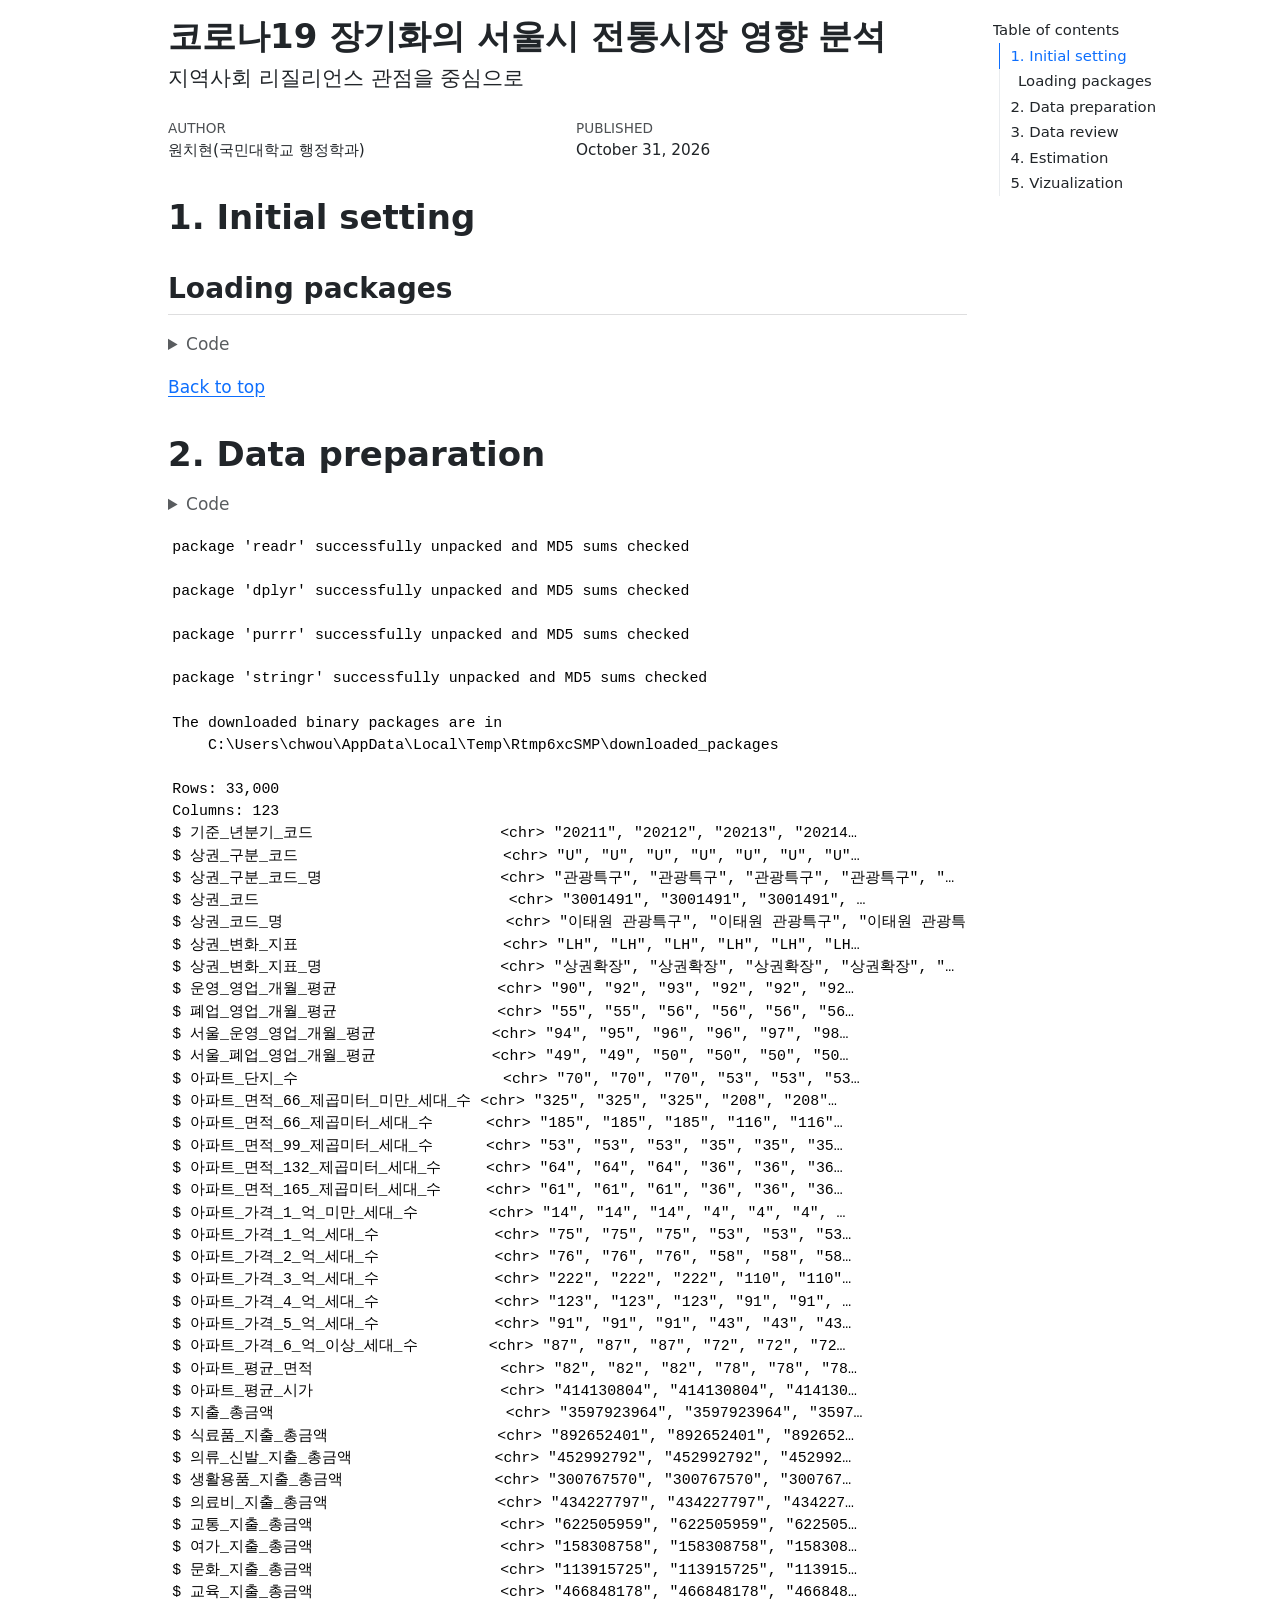
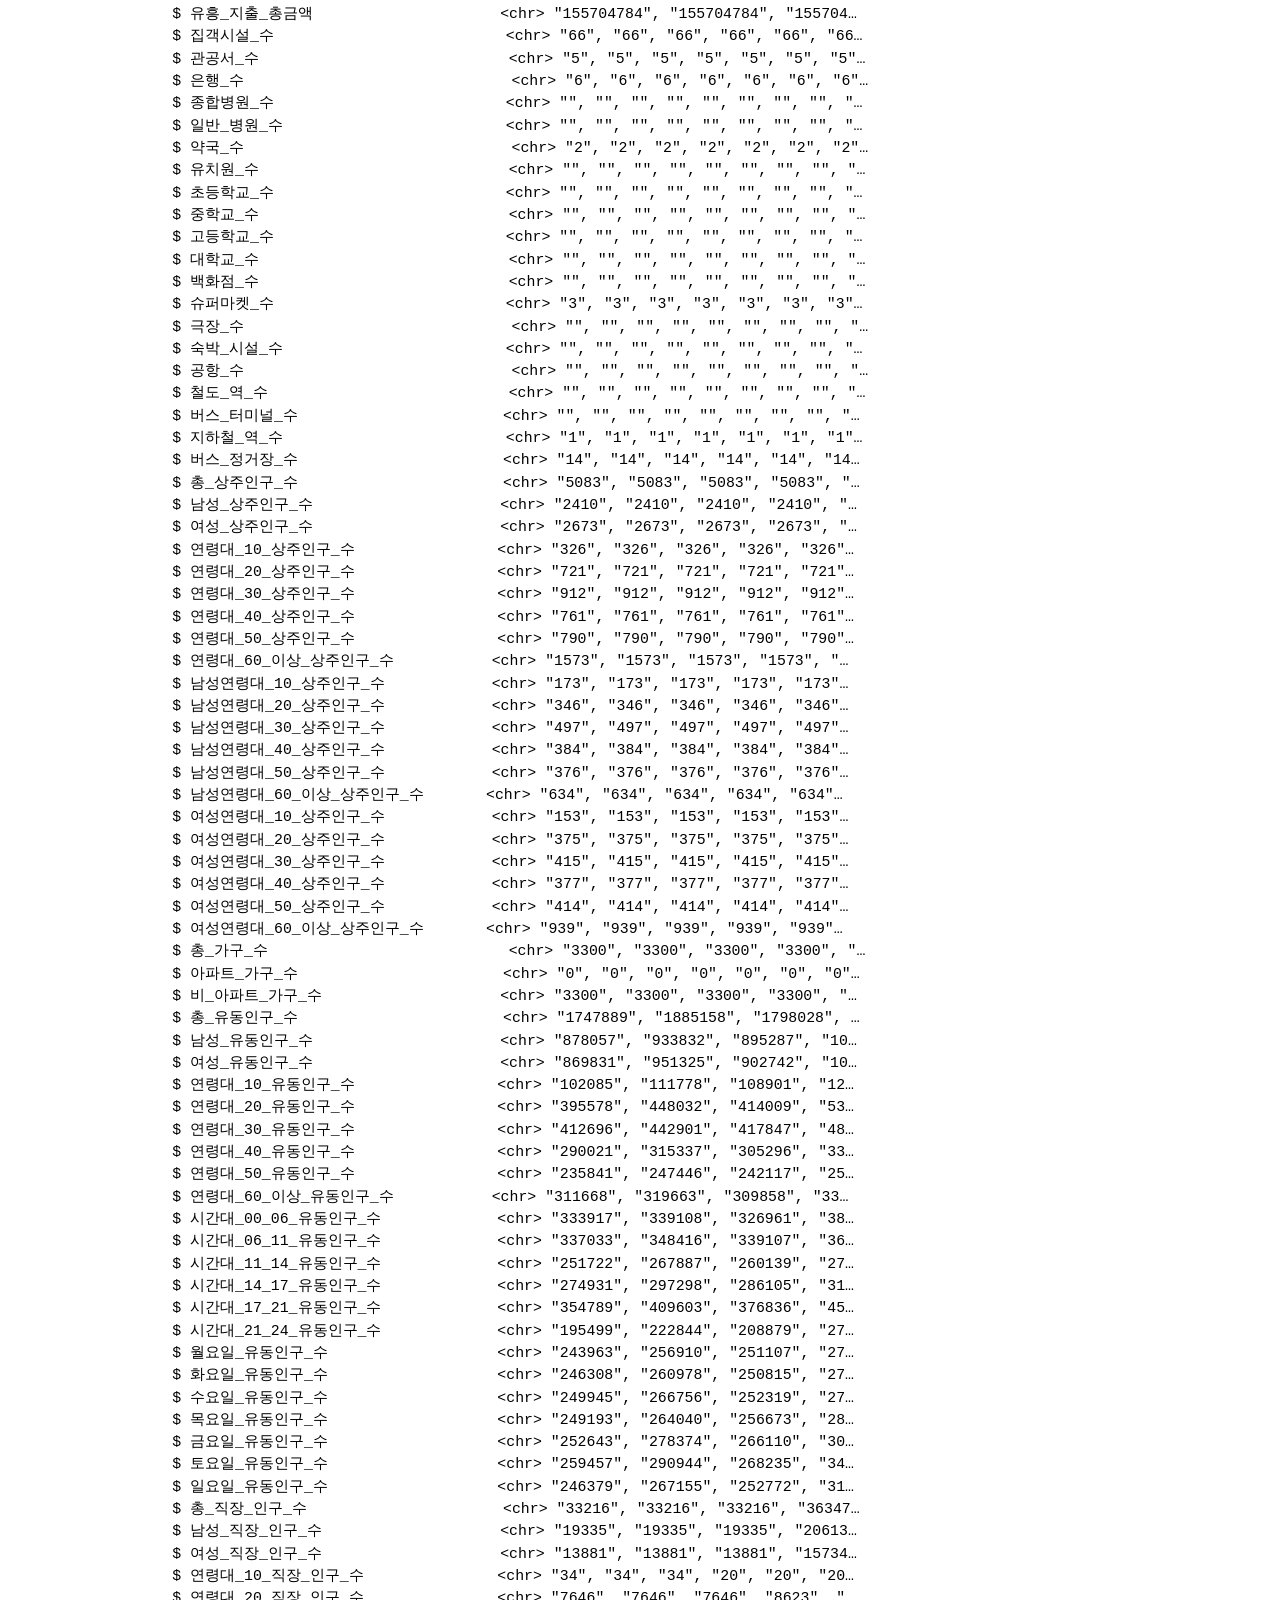
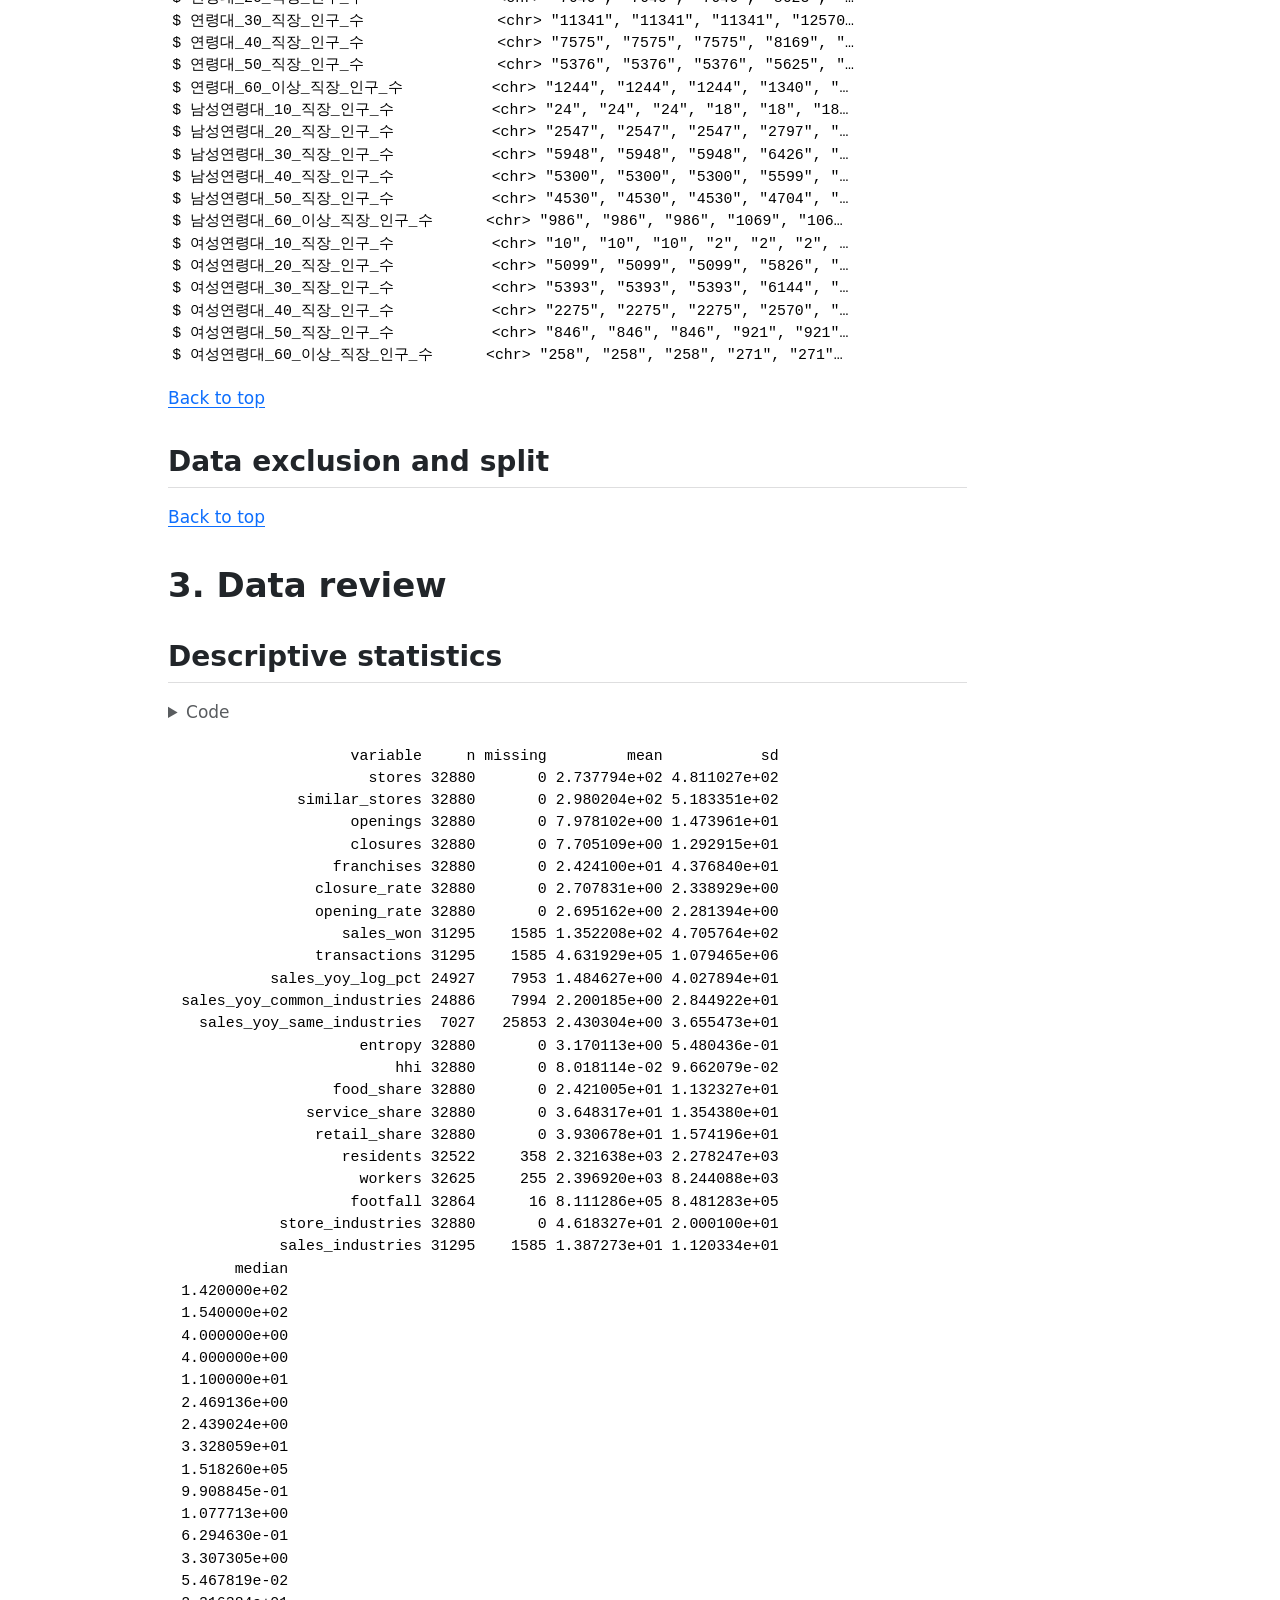
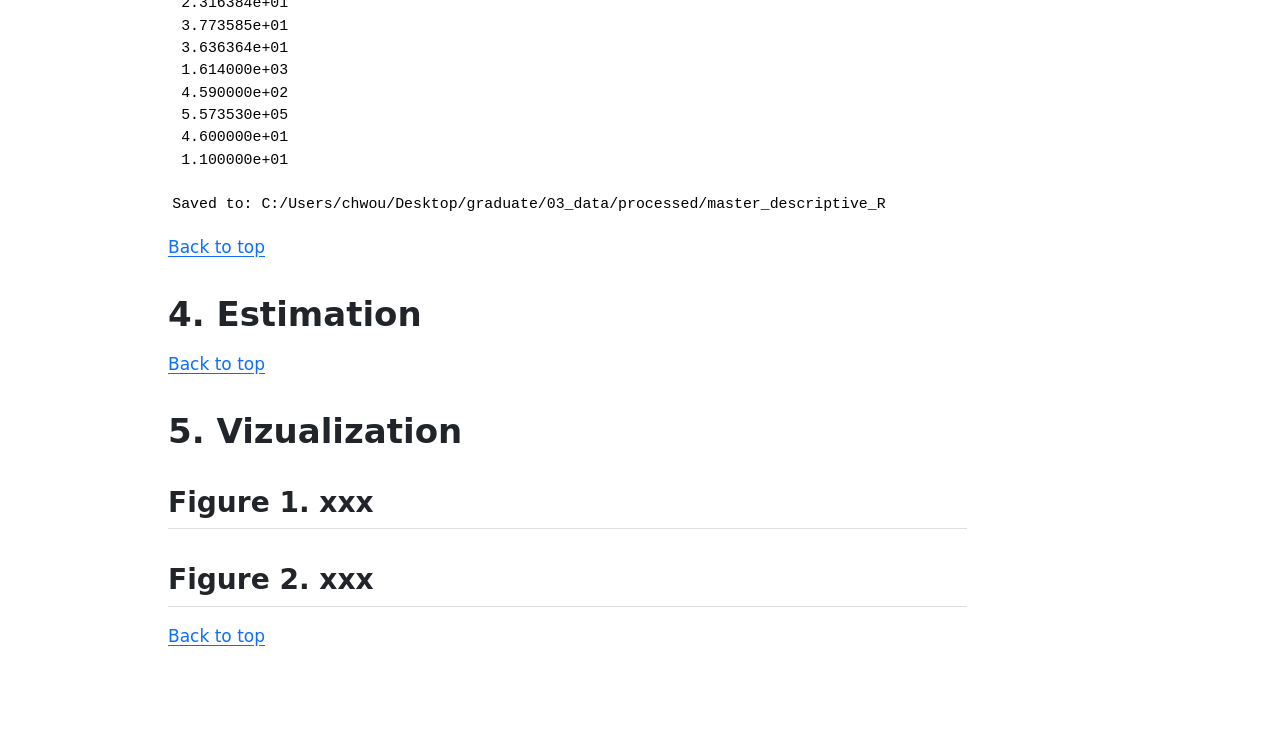
